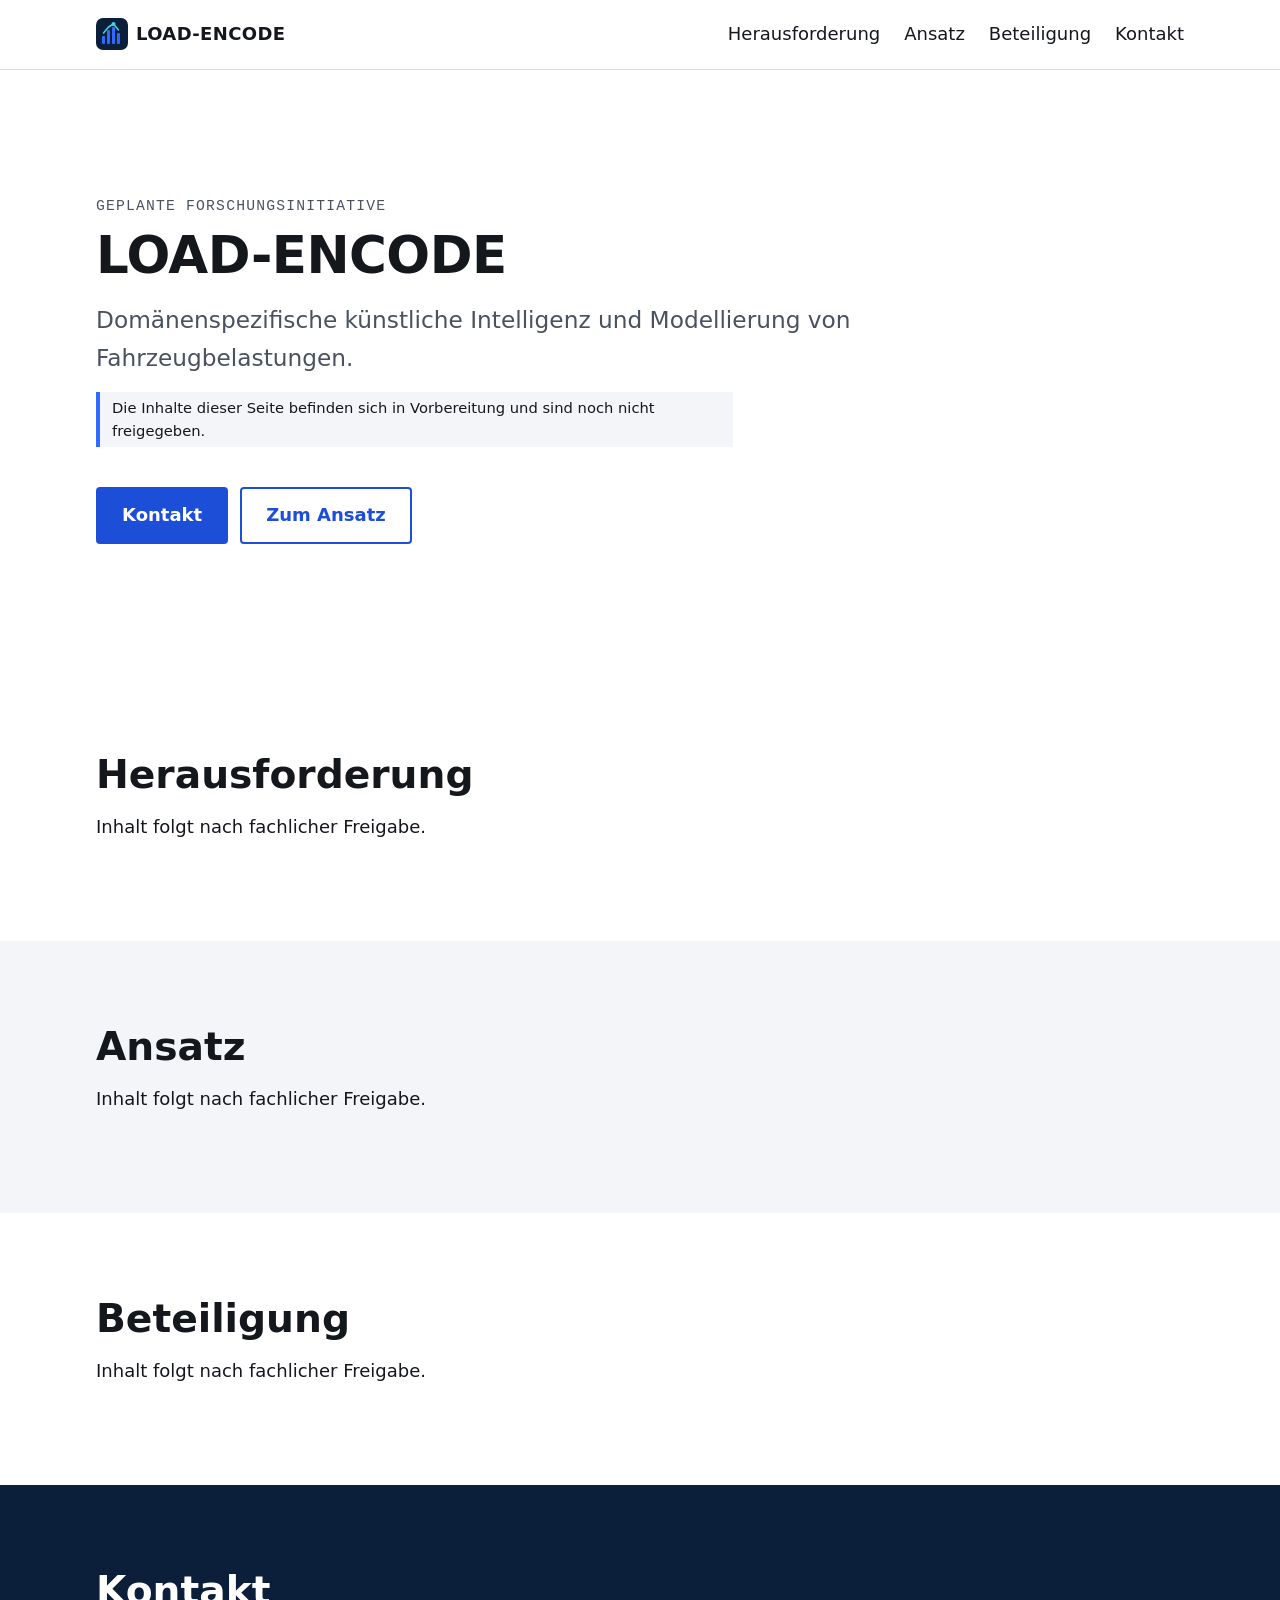
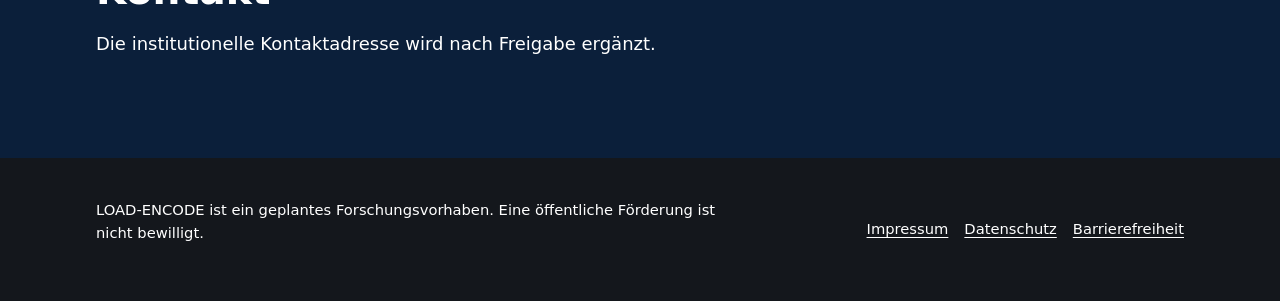
==== site/index.html @ e05dd987 "Grundgerüst der Website mit Prüfskript und Dokumentation - site/: Startseite, 404-Seite und Entwürfe" ====
<!doctype html>
<html lang="de">
<head>
  <meta charset="utf-8">
  <meta name="viewport" content="width=device-width, initial-scale=1">
  <!-- Freigabestatus: draft blockiert das Deployment (siehe docs/deployment.md). -->
  <meta name="release-status" content="draft">
  <title>LOAD-ENCODE</title>
  <meta name="description" content="LOAD-ENCODE ist eine geplante Forschungsinitiative zu domänenspezifischer künstlicher Intelligenz und zur Modellierung von Fahrzeugbelastungen.">
  <link rel="canonical" href="https://load-encode.de/">
  <link rel="icon" href="favicon.svg" type="image/svg+xml">
  <link rel="stylesheet" href="assets/css/main.css">
  <script src="assets/js/main.js" defer></script>
</head>
<body>
  <a class="skip-link" href="#inhalt">Zum Inhalt springen</a>

  <header class="site-header">
    <div class="container site-header__inner">
      <a class="brand" href="./" aria-label="LOAD-ENCODE, zur Startseite">
        <img class="brand__mark" src="favicon.svg" alt="" width="32" height="32">
        <span class="brand__name">LOAD-ENCODE</span>
      </a>
      <button class="nav-toggle" type="button" aria-expanded="false" aria-controls="hauptnavigation" hidden>
        <span class="visually-hidden">Navigation öffnen</span>
        <span class="nav-toggle__bar" aria-hidden="true"></span>
      </button>
      <nav id="hauptnavigation" class="site-nav" aria-label="Hauptnavigation">
        <ul class="site-nav__list">
          <li><a href="#herausforderung">Herausforderung</a></li>
          <li><a href="#ansatz">Ansatz</a></li>
          <li><a href="#beteiligung">Beteiligung</a></li>
          <li><a href="#kontakt">Kontakt</a></li>
        </ul>
      </nav>
    </div>
  </header>

  <main id="inhalt">
    <section class="hero" aria-labelledby="hero-titel">
      <div class="container hero__inner">
        <p class="eyebrow">Geplante Forschungsinitiative</p>
        <h1 id="hero-titel">LOAD-ENCODE</h1>
        <p class="lead">Domänenspezifische künstliche Intelligenz und Modellierung von Fahrzeugbelastungen.</p>
        <p class="placeholder-note" data-placeholder>Die Inhalte dieser Seite befinden sich in Vorbereitung und sind noch nicht freigegeben.</p>
        <div class="hero__actions">
          <a class="button button--primary" href="#kontakt">Kontakt</a>
          <a class="button button--secondary" href="#ansatz">Zum Ansatz</a>
        </div>
      </div>
      <div class="hero__visual" aria-hidden="true">
        <!-- Platzhalter für die spätere Hero-Visualisierung. -->
      </div>
    </section>

    <section id="herausforderung" class="section" aria-labelledby="herausforderung-titel">
      <div class="container">
        <h2 id="herausforderung-titel">Herausforderung</h2>
        <p data-placeholder>Inhalt folgt nach fachlicher Freigabe.</p>
      </div>
    </section>

    <section id="ansatz" class="section section--alt" aria-labelledby="ansatz-titel">
      <div class="container">
        <h2 id="ansatz-titel">Ansatz</h2>
        <p data-placeholder>Inhalt folgt nach fachlicher Freigabe.</p>
      </div>
    </section>

    <section id="beteiligung" class="section" aria-labelledby="beteiligung-titel">
      <div class="container">
        <h2 id="beteiligung-titel">Beteiligung</h2>
        <p data-placeholder>Inhalt folgt nach fachlicher Freigabe.</p>
      </div>
    </section>

    <section id="kontakt" class="section section--contrast" aria-labelledby="kontakt-titel">
      <div class="container">
        <h2 id="kontakt-titel">Kontakt</h2>
        <p data-placeholder>Die institutionelle Kontaktadresse wird nach Freigabe ergänzt.</p>
      </div>
    </section>
  </main>

  <footer class="site-footer">
    <div class="container site-footer__inner">
      <p class="site-footer__note">LOAD-ENCODE ist ein geplantes Forschungsvorhaben. Eine öffentliche Förderung ist nicht bewilligt.</p>
      <nav aria-label="Rechtliche Hinweise">
        <ul class="site-footer__links">
          <li><a href="impressum.html">Impressum</a></li>
          <li><a href="datenschutz.html">Datenschutz</a></li>
          <li><a href="barrierefreiheit.html">Barrierefreiheit</a></li>
        </ul>
      </nav>
    </div>
  </footer>
</body>
</html>
---- site/assets/css/main.css ----
/*
  LOAD-ENCODE – Grundstil (Ausgangsversion)

  Die Farb- und Schriftwerte sind vorläufig. Sie werden ersetzt, sobald das
  Designsystem freigegeben ist. Alle Werte stehen als Variablen in :root,
  damit Komponenten nur Tokens verwenden und keine festen Farbwerte.
  Aufbau: mobile first; Erweiterungen über min-width-Abfragen.
*/

/* ---------- Tokens ---------- */
:root {
  /* Farben (vorläufig; Kontraste in docs/architecture.md beschrieben) */
  --color-navy-900: #0b1f3a;
  --color-navy-700: #16325c;
  --color-blue-700: #1d4ed8;   /* Text und Schaltflächen auf hellem Grund */
  --color-blue-500: #2f6bff;   /* Flächen und Grafik, nicht für Fließtext auf Weiß */
  --color-cyan-400: #3fd5e8;   /* Akzent nur auf dunklem Grund */
  --color-graphite-900: #14171c;
  --color-graphite-600: #4a5260;
  --color-gray-100: #f3f5f8;
  --color-gray-300: #d5dae2;
  --color-white: #ffffff;

  /* Semantische Zuordnung */
  --bg: var(--color-white);
  --bg-alt: var(--color-gray-100);
  --bg-contrast: var(--color-navy-900);
  --text: var(--color-graphite-900);
  --text-muted: var(--color-graphite-600);
  --text-on-contrast: var(--color-white);
  --accent: var(--color-blue-700);
  --accent-on-contrast: var(--color-cyan-400);
  --border: var(--color-gray-300);
  --focus: var(--color-blue-700);
  --focus-on-contrast: var(--color-cyan-400);

  /* Schrift: Systemschriften, bis lokal gehostete Schriften freigegeben sind */
  --font-sans: system-ui, -apple-system, "Segoe UI", Roboto, "Helvetica Neue", Arial, sans-serif;
  --font-mono: ui-monospace, "SFMono-Regular", Consolas, "Liberation Mono", monospace;

  /* Fluide Typo-Skala (min 360 px, max 1280 px Viewport) */
  --step--1: clamp(0.83rem, 0.80rem + 0.15vw, 0.92rem);
  --step-0: clamp(1rem, 0.96rem + 0.22vw, 1.125rem);
  --step-1: clamp(1.2rem, 1.11rem + 0.43vw, 1.5rem);
  --step-2: clamp(1.44rem, 1.27rem + 0.76vw, 2rem);
  --step-3: clamp(1.73rem, 1.45rem + 1.25vw, 2.67rem);
  --step-4: clamp(2.07rem, 1.62rem + 2.0vw, 3.55rem);

  /* Abstände */
  --space-2xs: 0.25rem;
  --space-xs: 0.5rem;
  --space-s: 0.75rem;
  --space-m: 1rem;
  --space-l: 1.5rem;
  --space-xl: 2.5rem;
  --space-2xl: clamp(3rem, 2rem + 4vw, 6rem);

  /* Layout */
  --container-max: 72rem;
  --gutter: clamp(1rem, 0.6rem + 2vw, 2rem);
  --radius-s: 4px;
  --radius-m: 8px;

  /* Bewegung */
  --duration-fast: 150ms;
  --duration-base: 300ms;
  --ease-standard: cubic-bezier(0.2, 0, 0, 1);
}

/* ---------- Grundlagen ---------- */
*,
*::before,
*::after {
  box-sizing: border-box;
}

html {
  -webkit-text-size-adjust: 100%;
  text-size-adjust: 100%;
}

body {
  margin: 0;
  background: var(--bg);
  color: var(--text);
  font-family: var(--font-sans);
  font-size: var(--step-0);
  line-height: 1.6;
  text-rendering: optimizeLegibility;
}

img,
svg,
video,
canvas {
  display: block;
  max-width: 100%;
  height: auto;
}

h1,
h2,
h3,
h4 {
  line-height: 1.15;
  margin: 0 0 var(--space-m);
  text-wrap: balance;
}

h1 { font-size: var(--step-4); letter-spacing: -0.01em; }
h2 { font-size: var(--step-3); }
h3 { font-size: var(--step-2); }
h4 { font-size: var(--step-1); }

p {
  margin: 0 0 var(--space-m);
  max-width: 68ch;
}

a {
  color: var(--accent);
  text-underline-offset: 0.18em;
}

a:hover {
  text-decoration-thickness: 2px;
}

:focus-visible {
  outline: 3px solid var(--focus);
  outline-offset: 3px;
}

.section--contrast :focus-visible,
.site-footer :focus-visible {
  outline-color: var(--focus-on-contrast);
}

/* ---------- Hilfsklassen ---------- */
.visually-hidden {
  position: absolute !important;
  width: 1px;
  height: 1px;
  padding: 0;
  margin: -1px;
  overflow: hidden;
  clip: rect(0 0 0 0);
  white-space: nowrap;
  border: 0;
}

.skip-link {
  position: absolute;
  left: var(--space-m);
  top: -100px;
  z-index: 100;
  padding: var(--space-xs) var(--space-m);
  background: var(--bg-contrast);
  color: var(--text-on-contrast);
  border-radius: var(--radius-s);
}

.skip-link:focus {
  top: var(--space-m);
}

.container {
  width: 100%;
  max-width: var(--container-max);
  margin-inline: auto;
  padding-inline: var(--gutter);
}

.eyebrow {
  font-family: var(--font-mono);
  font-size: var(--step--1);
  letter-spacing: 0.08em;
  text-transform: uppercase;
  color: var(--text-muted);
  margin-bottom: var(--space-xs);
}

.lead {
  font-size: var(--step-1);
  color: var(--text-muted);
}

/* ---------- Kopfbereich und Navigation ---------- */
.site-header {
  border-bottom: 1px solid var(--border);
  background: var(--bg);
}

.site-header__inner {
  display: flex;
  flex-wrap: wrap;
  align-items: center;
  justify-content: space-between;
  gap: var(--space-s);
  padding-block: var(--space-s);
}

.brand {
  display: inline-flex;
  align-items: center;
  gap: var(--space-xs);
  color: var(--text);
  text-decoration: none;
  font-weight: 700;
  letter-spacing: 0.02em;
}

.brand__mark {
  width: 32px;
  height: 32px;
}

.nav-toggle {
  display: inline-flex;
  align-items: center;
  justify-content: center;
  width: 44px;
  height: 44px;
  padding: 0;
  border: 1px solid var(--border);
  border-radius: var(--radius-s);
  background: var(--bg);
  cursor: pointer;
}

.nav-toggle[hidden] {
  display: none;
}

.nav-toggle__bar,
.nav-toggle__bar::before,
.nav-toggle__bar::after {
  display: block;
  width: 20px;
  height: 2px;
  background: var(--text);
  position: relative;
}

.nav-toggle__bar::before,
.nav-toggle__bar::after {
  content: "";
  position: absolute;
  left: 0;
}

.nav-toggle__bar::before { top: -6px; }
.nav-toggle__bar::after { top: 6px; }

.site-nav {
  width: 100%;
}

.site-nav__list {
  list-style: none;
  margin: 0;
  padding: 0;
  display: flex;
  flex-wrap: wrap;
  gap: var(--space-xs) var(--space-l);
}

.site-nav__list a {
  display: inline-block;
  padding-block: var(--space-xs);
  color: var(--text);
  text-decoration: none;
}

.site-nav__list a:hover {
  color: var(--accent);
  text-decoration: underline;
}

/* Ohne JavaScript bleibt die Navigation sichtbar; mit JavaScript klappt sie auf kleinen Bildschirmen ein. */
.js .site-nav--collapsible:not(.is-open) {
  display: none;
}

.js .site-nav--collapsible.is-open .site-nav__list {
  flex-direction: column;
}

/* ---------- Hero ---------- */
.hero {
  position: relative;
  padding-block: var(--space-2xl);
  overflow: hidden;
}

.hero__actions {
  display: flex;
  flex-wrap: wrap;
  gap: var(--space-s);
  margin-top: var(--space-l);
}

.hero__visual {
  /* Platzhalter für die spätere Hero-Visualisierung (SVG oder Canvas). */
  min-height: 0;
}

/* ---------- Abschnitte ---------- */
.section {
  padding-block: var(--space-2xl);
}

.section--alt {
  background: var(--bg-alt);
}

.section--contrast {
  background: var(--bg-contrast);
  color: var(--text-on-contrast);
}

.section--contrast a {
  color: var(--accent-on-contrast);
}

.prose h2 {
  font-size: var(--step-2);
  margin-top: var(--space-xl);
}

/* ---------- Schaltflächen ---------- */
.button {
  display: inline-flex;
  align-items: center;
  justify-content: center;
  min-height: 44px;
  padding: var(--space-s) var(--space-l);
  border-radius: var(--radius-s);
  border: 2px solid transparent;
  font-weight: 600;
  text-decoration: none;
  transition: background-color var(--duration-fast) var(--ease-standard),
              color var(--duration-fast) var(--ease-standard),
              border-color var(--duration-fast) var(--ease-standard);
}

.button--primary {
  background: var(--accent);
  color: var(--color-white);
}

.button--primary:hover {
  background: var(--color-navy-700);
}

.button--secondary {
  border-color: var(--accent);
  color: var(--accent);
  background: transparent;
}

.button--secondary:hover {
  background: var(--bg-alt);
}

/* ---------- Entwurfs- und Platzhalterkennzeichnung ---------- */
.draft-banner,
.placeholder-note {
  display: inline-block;
  padding: var(--space-2xs) var(--space-s);
  border-left: 4px solid var(--color-blue-500);
  background: var(--bg-alt);
  color: var(--text);
  font-size: var(--step--1);
}

/* ---------- Fußbereich ---------- */
.site-footer {
  background: var(--color-graphite-900);
  color: var(--text-on-contrast);
  padding-block: var(--space-xl);
  font-size: var(--step--1);
}

.site-footer a {
  color: var(--text-on-contrast);
}

.site-footer__inner {
  display: flex;
  flex-direction: column;
  gap: var(--space-m);
}

.site-footer__links {
  list-style: none;
  margin: 0;
  padding: 0;
  display: flex;
  flex-wrap: wrap;
  gap: var(--space-m);
}

/* ---------- Breakpoints ---------- */
@media (min-width: 48rem) {
  .nav-toggle {
    display: none;
  }

  .site-nav {
    width: auto;
  }

  .js .site-nav--collapsible:not(.is-open) {
    display: block;
  }

  .site-footer__inner {
    flex-direction: row;
    justify-content: space-between;
    align-items: center;
  }
}

@media (min-width: 64rem) {
  .hero {
    padding-block: calc(var(--space-2xl) * 1.5);
  }
}

/* ---------- Bewegung ---------- */
@media (prefers-reduced-motion: no-preference) {
  html {
    scroll-behavior: smooth;
  }
}

@media (prefers-reduced-motion: reduce) {
  *,
  *::before,
  *::after {
    animation-duration: 0.01ms !important;
    animation-iteration-count: 1 !important;
    transition-duration: 0.01ms !important;
    scroll-behavior: auto !important;
  }
}

/* Ein späterer Schalter auf der Seite kann Bewegung unabhängig von der Systemeinstellung abschalten. */
:root[data-motion="off"] *,
:root[data-motion="off"] *::before,
:root[data-motion="off"] *::after {
  animation: none !important;
  transition: none !important;
}

/* ---------- Druck ---------- */
@media print {
  .site-header,
  .site-footer,
  .hero__actions,
  .skip-link {
    display: none;
  }
}
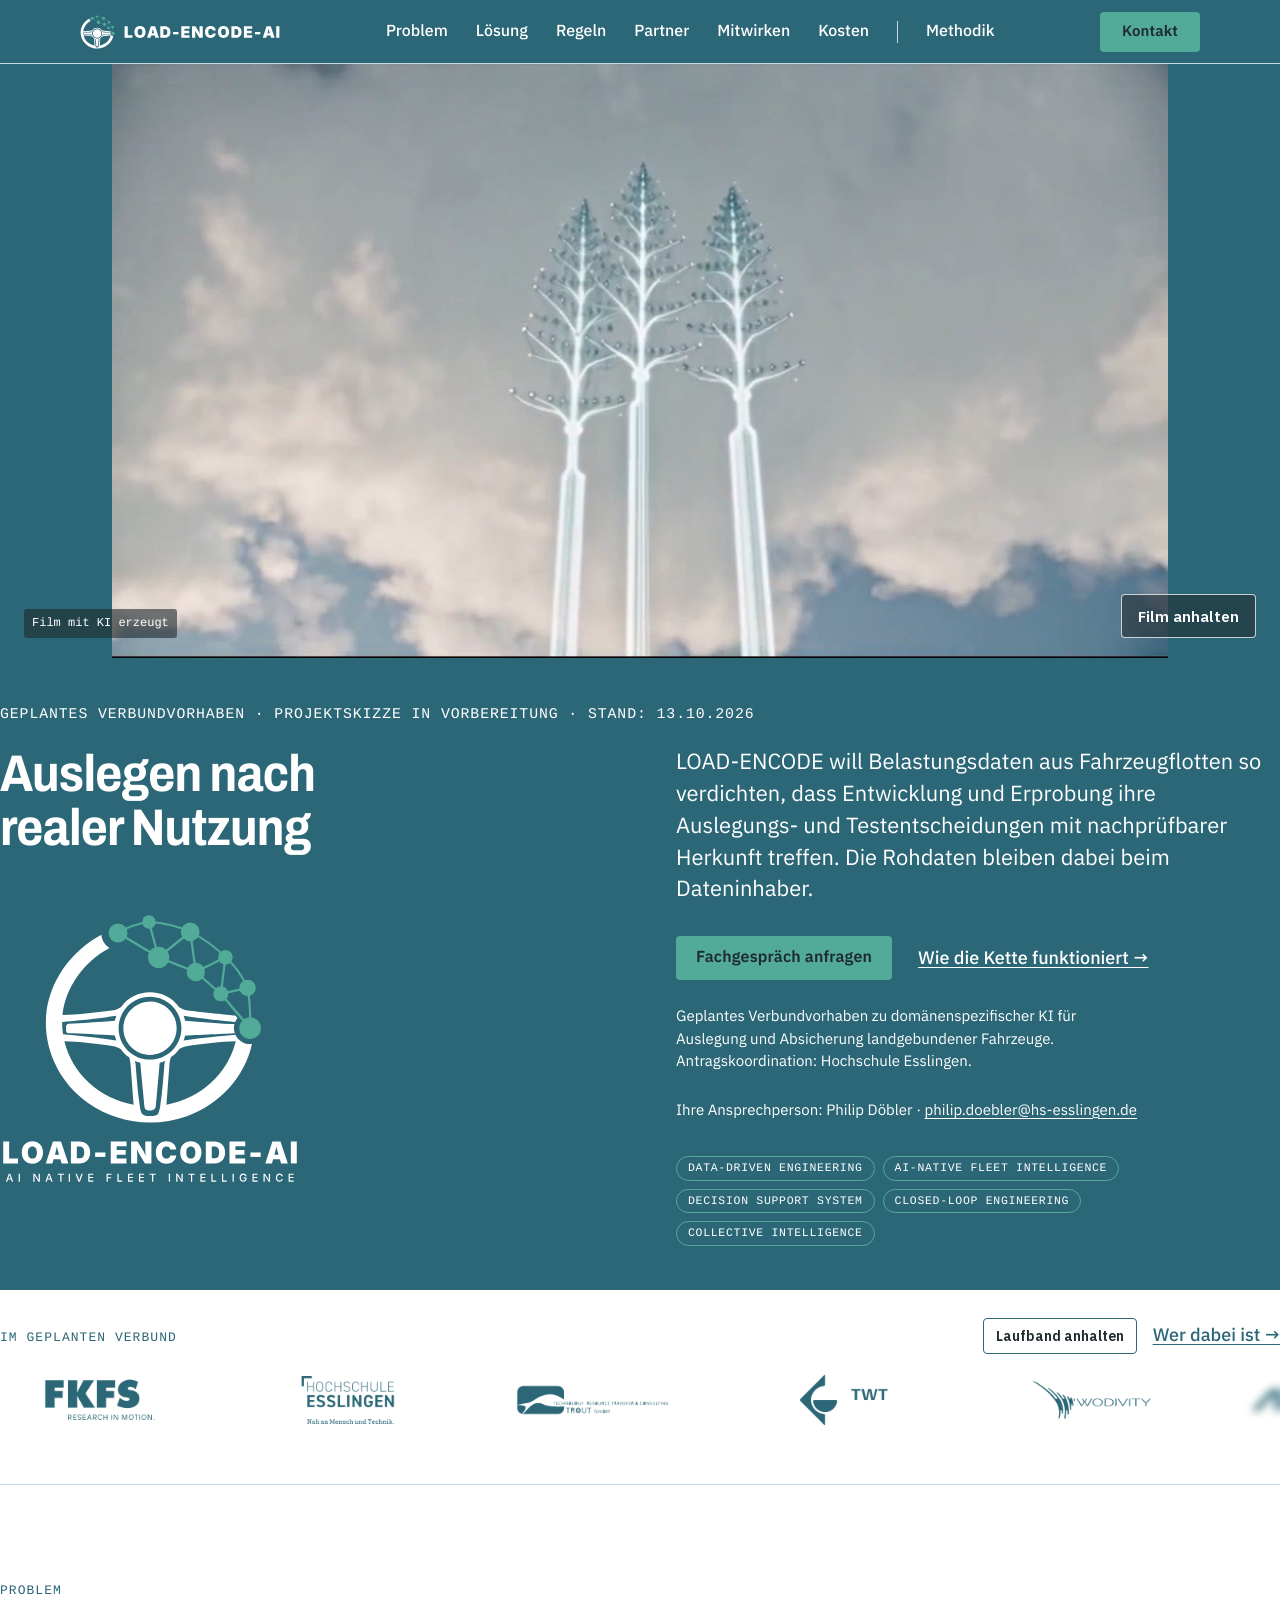
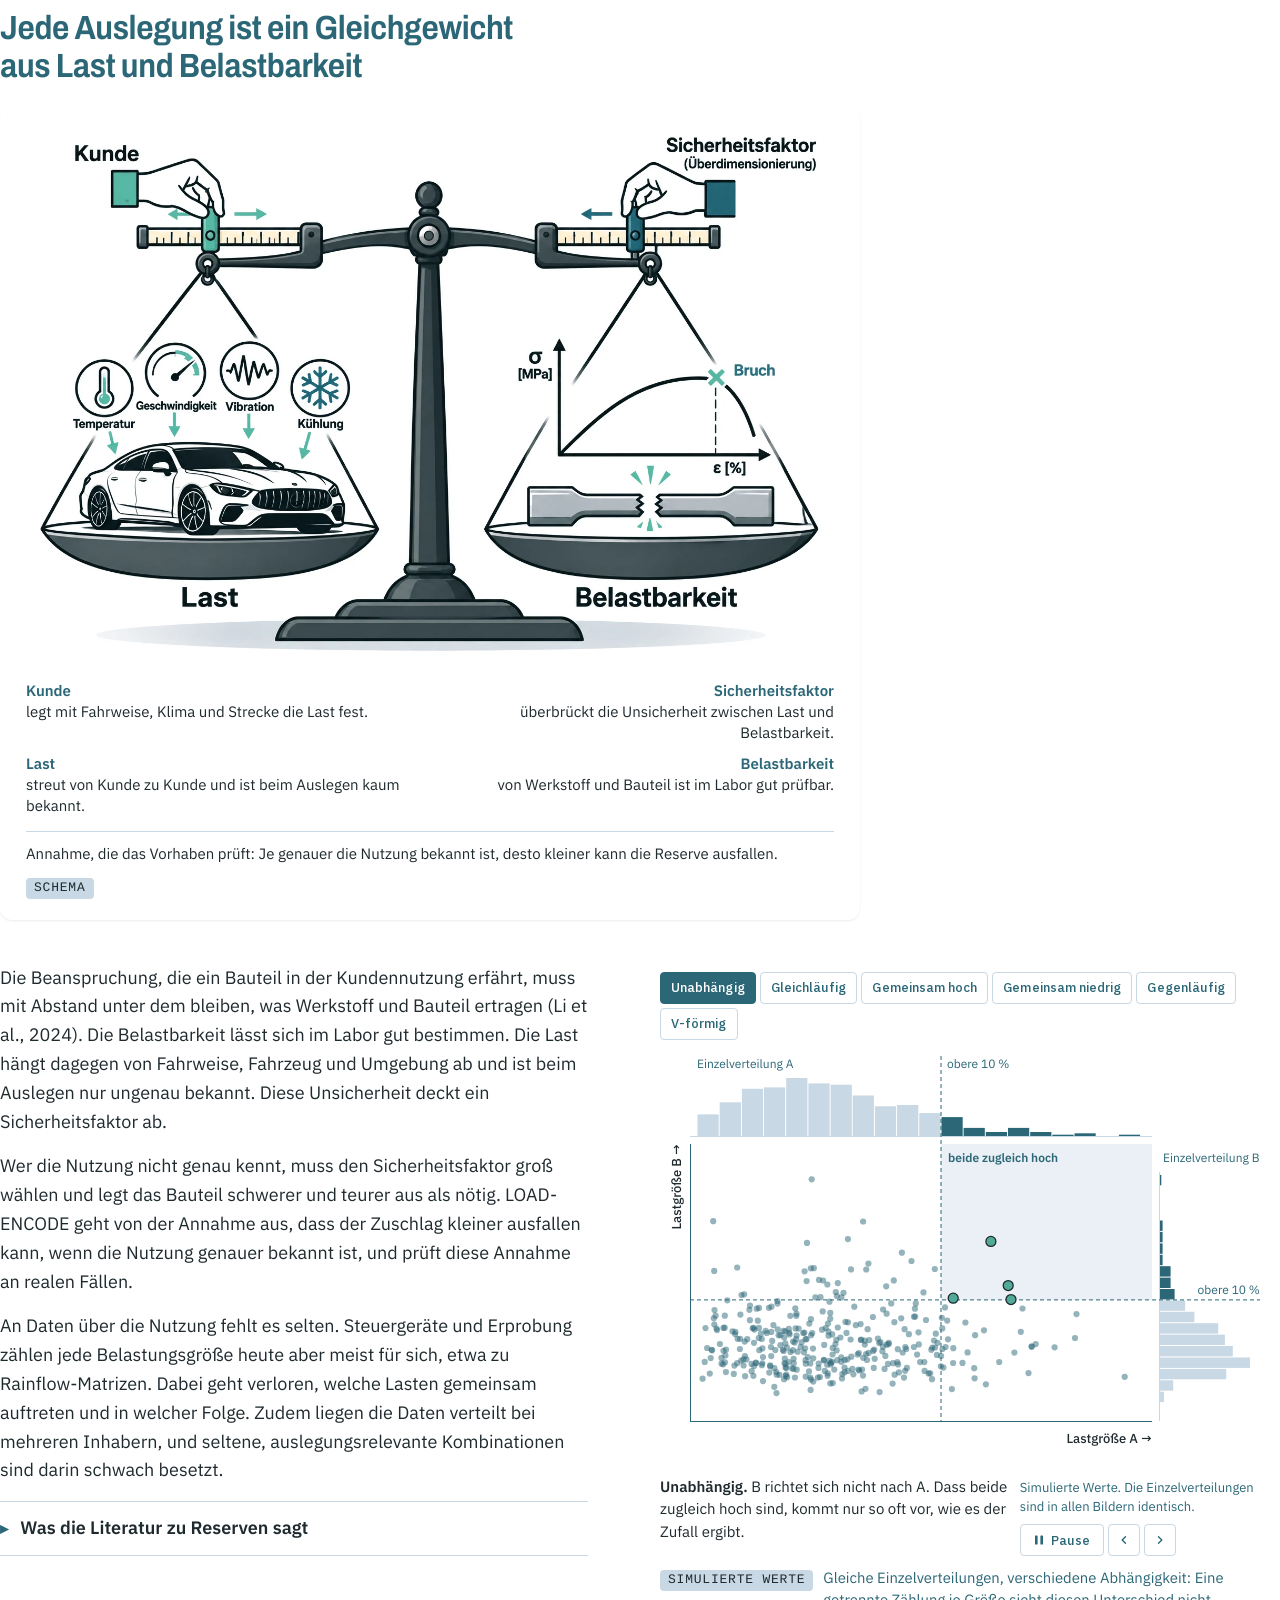
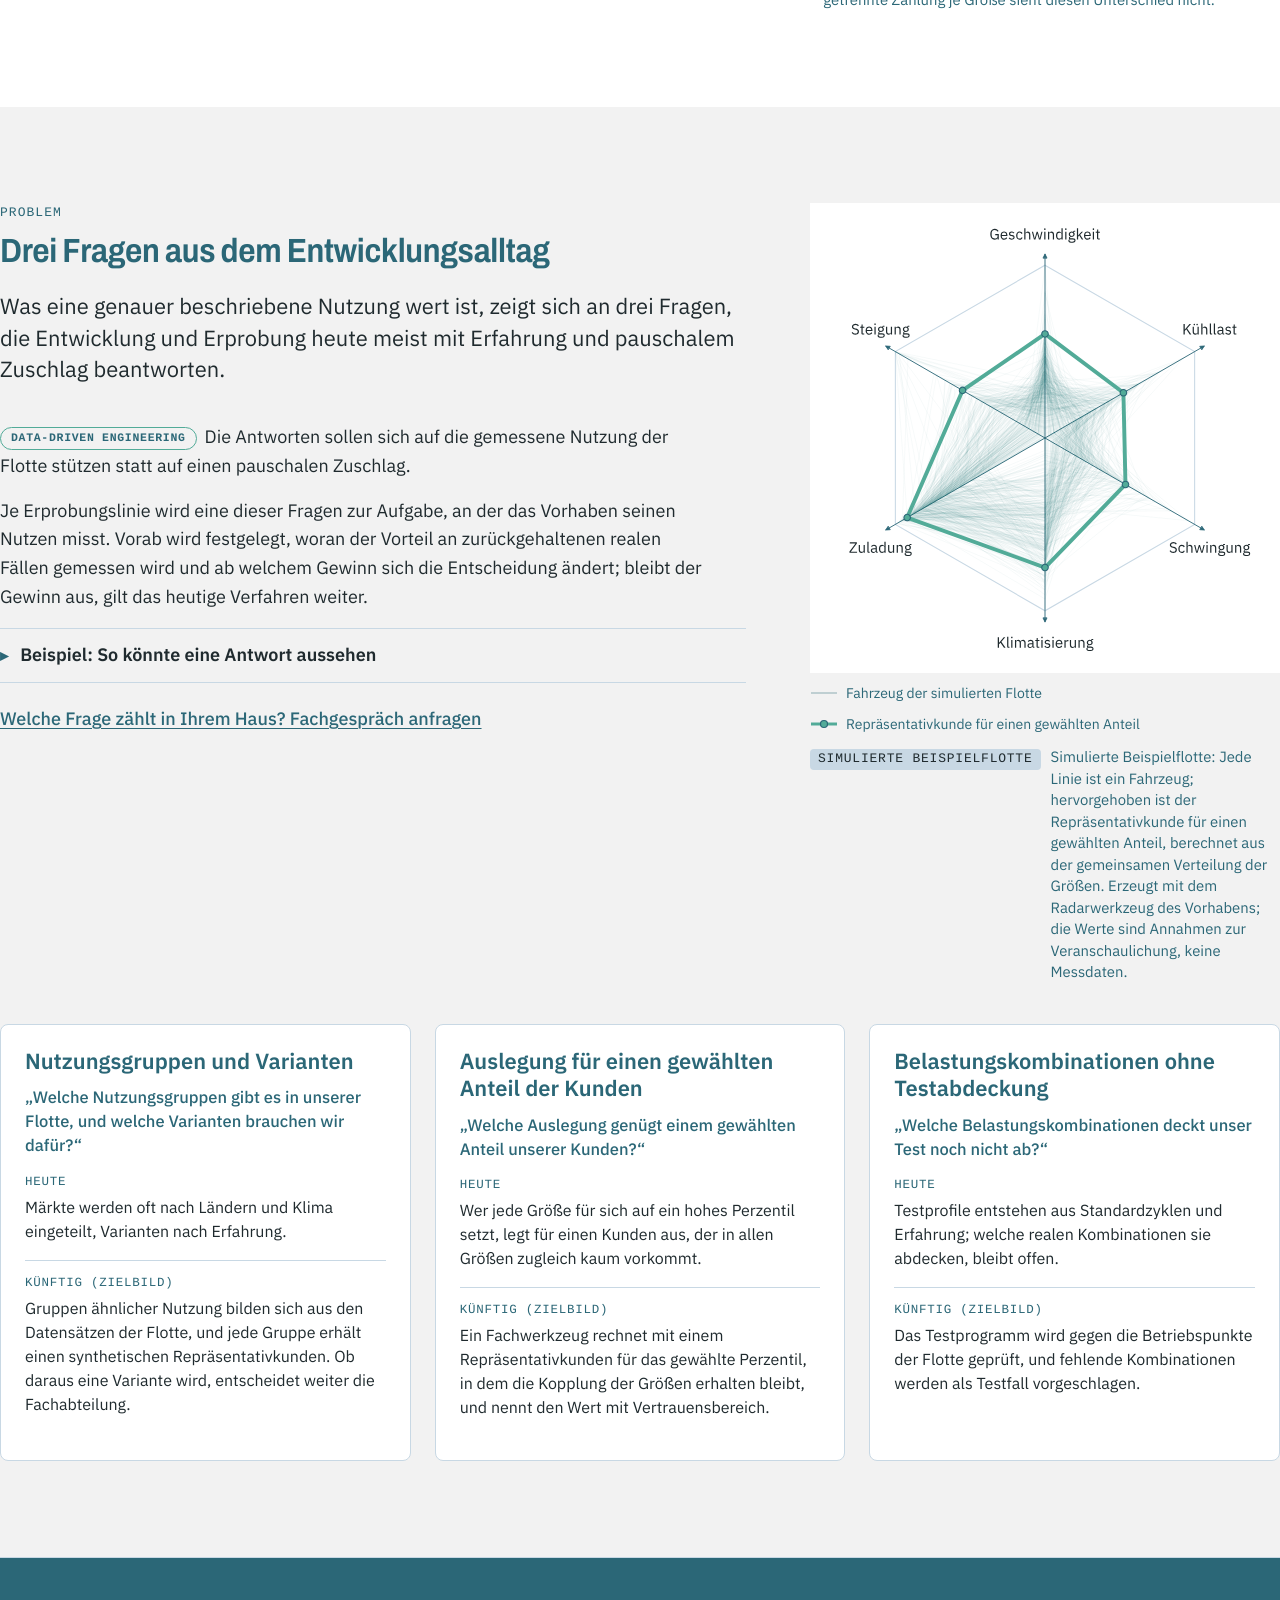
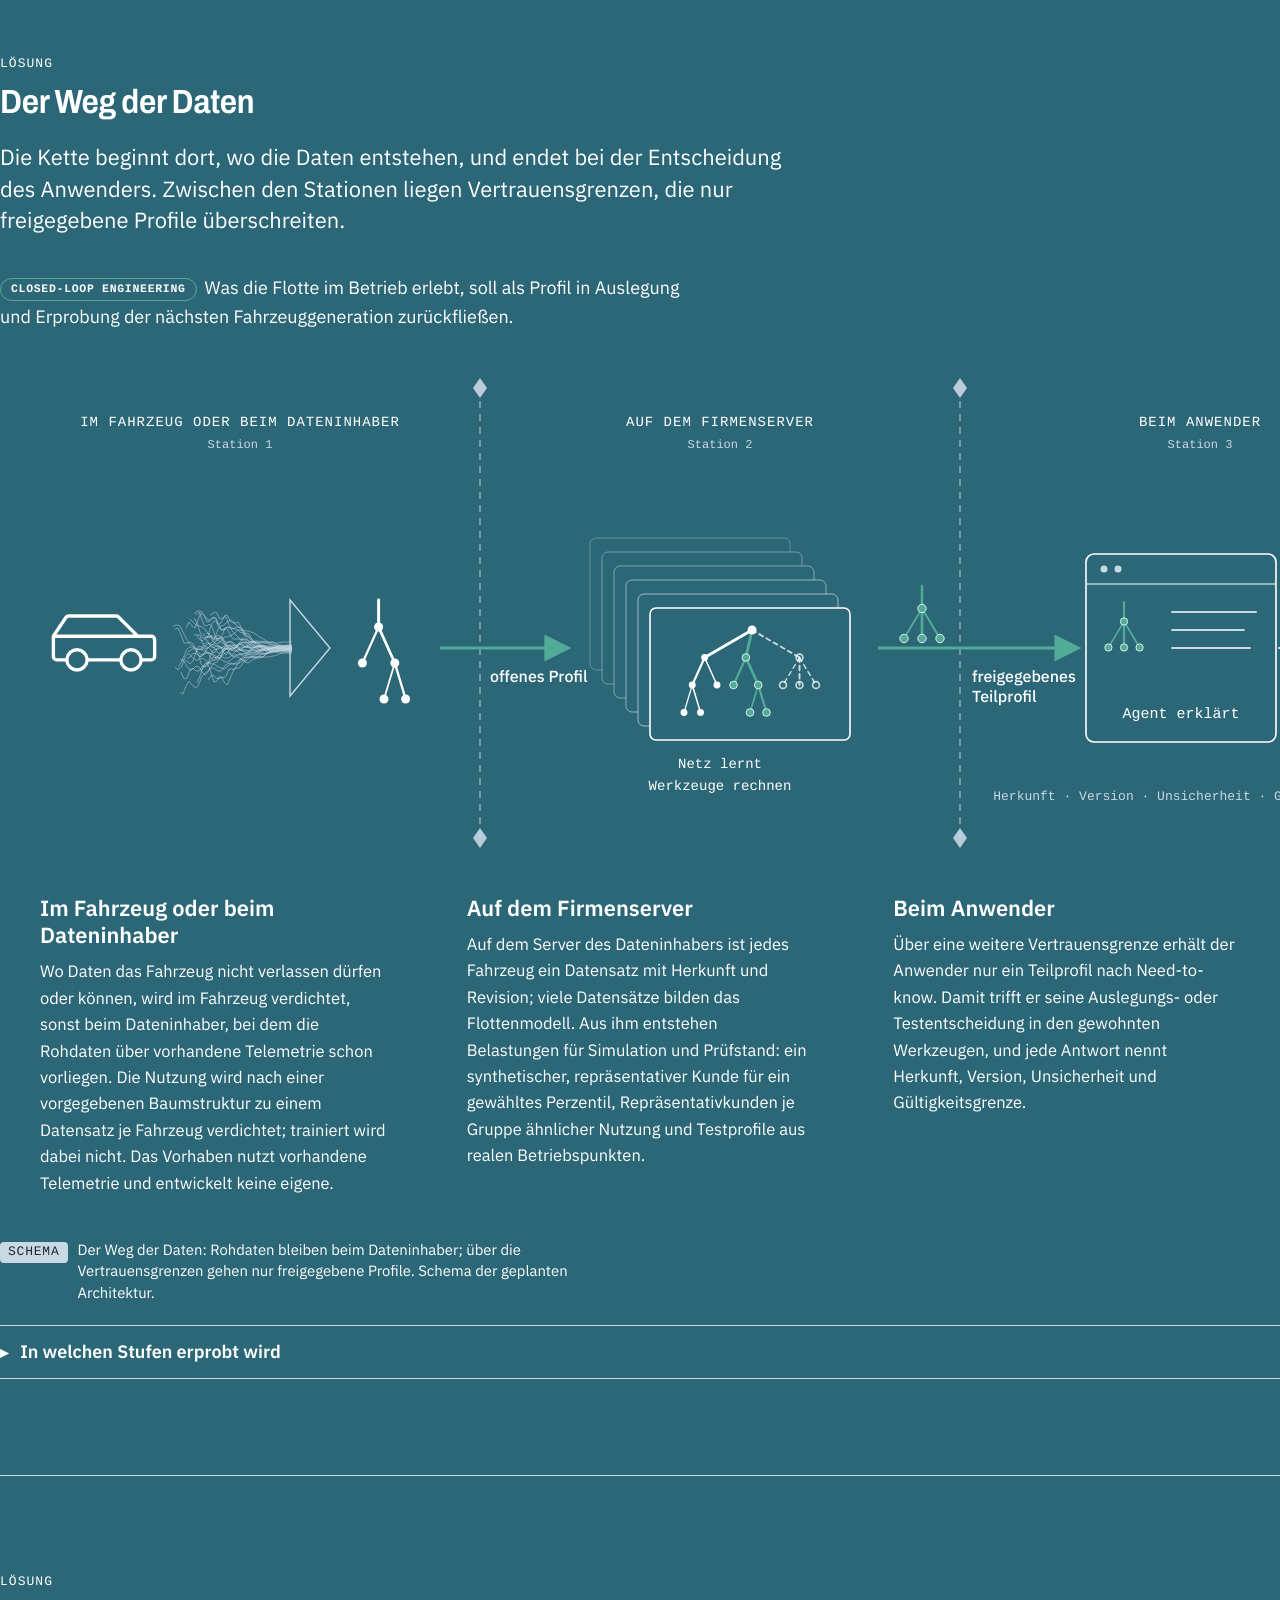
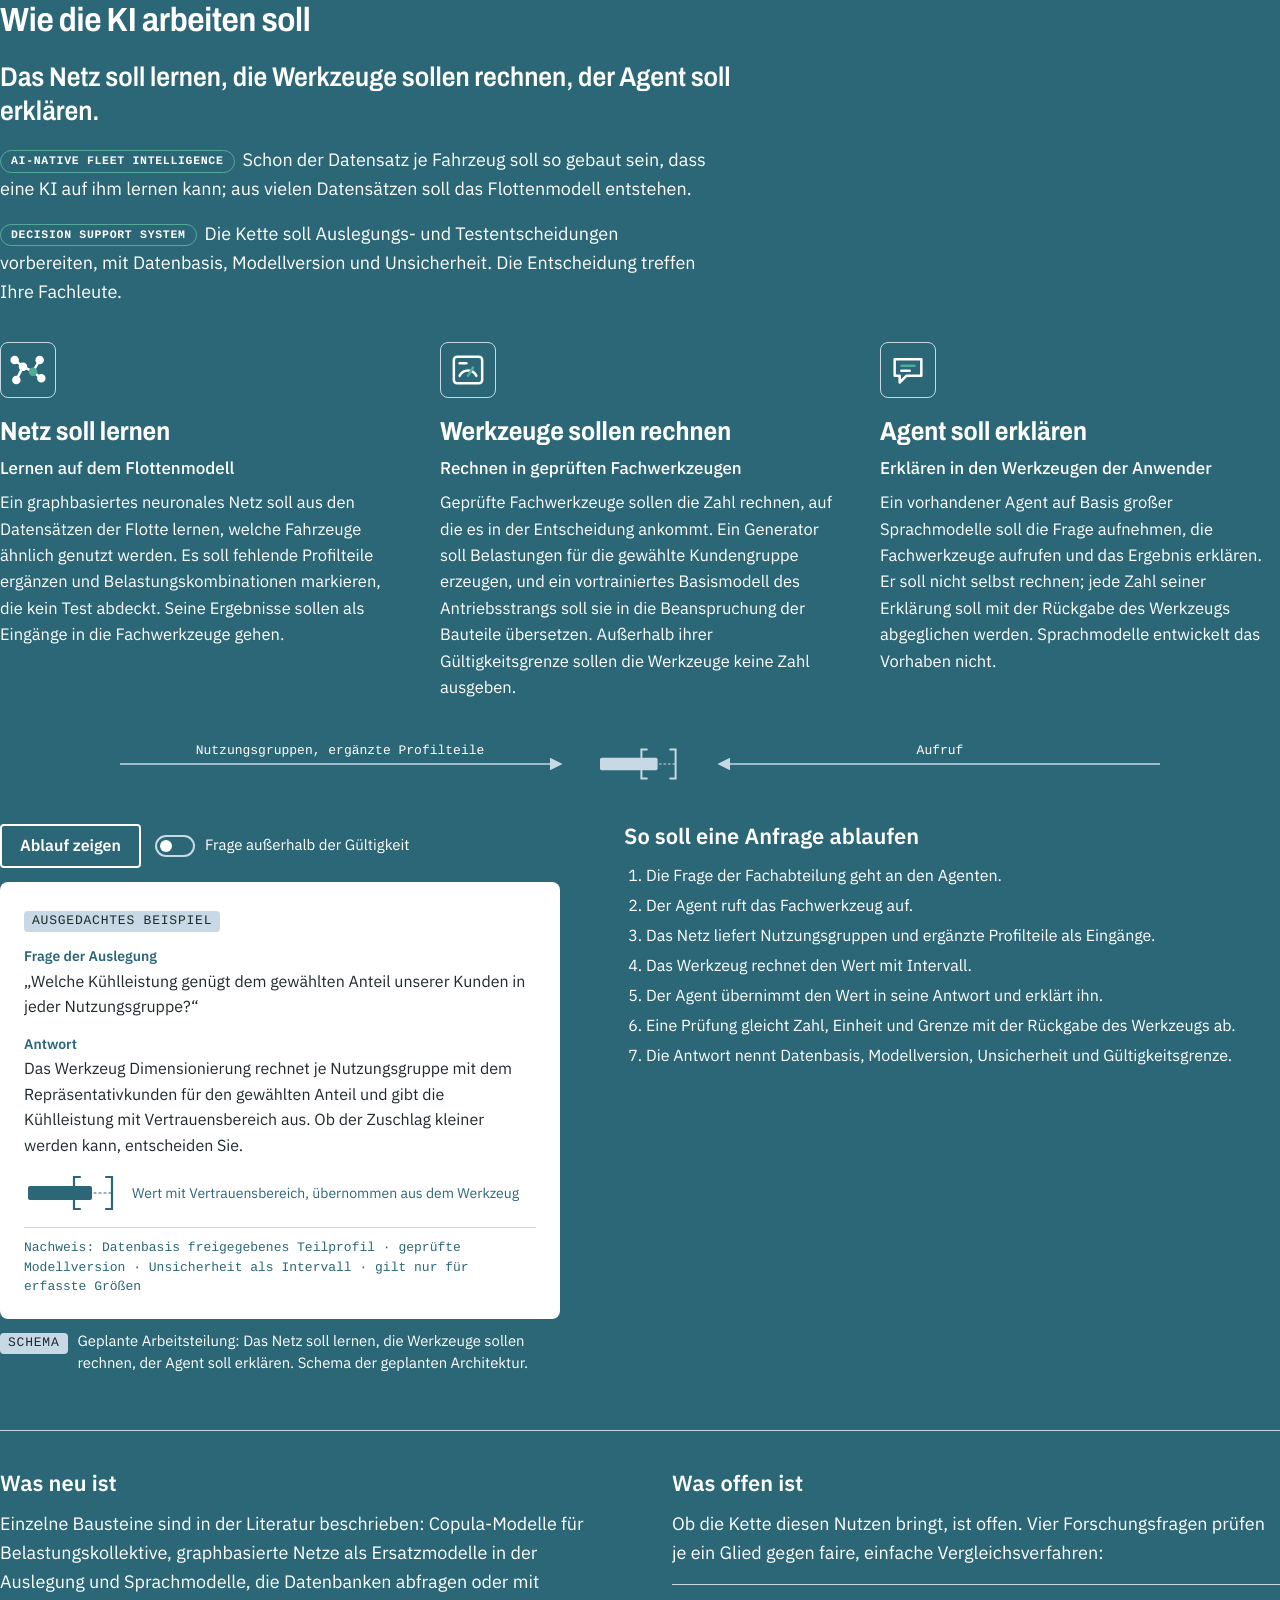
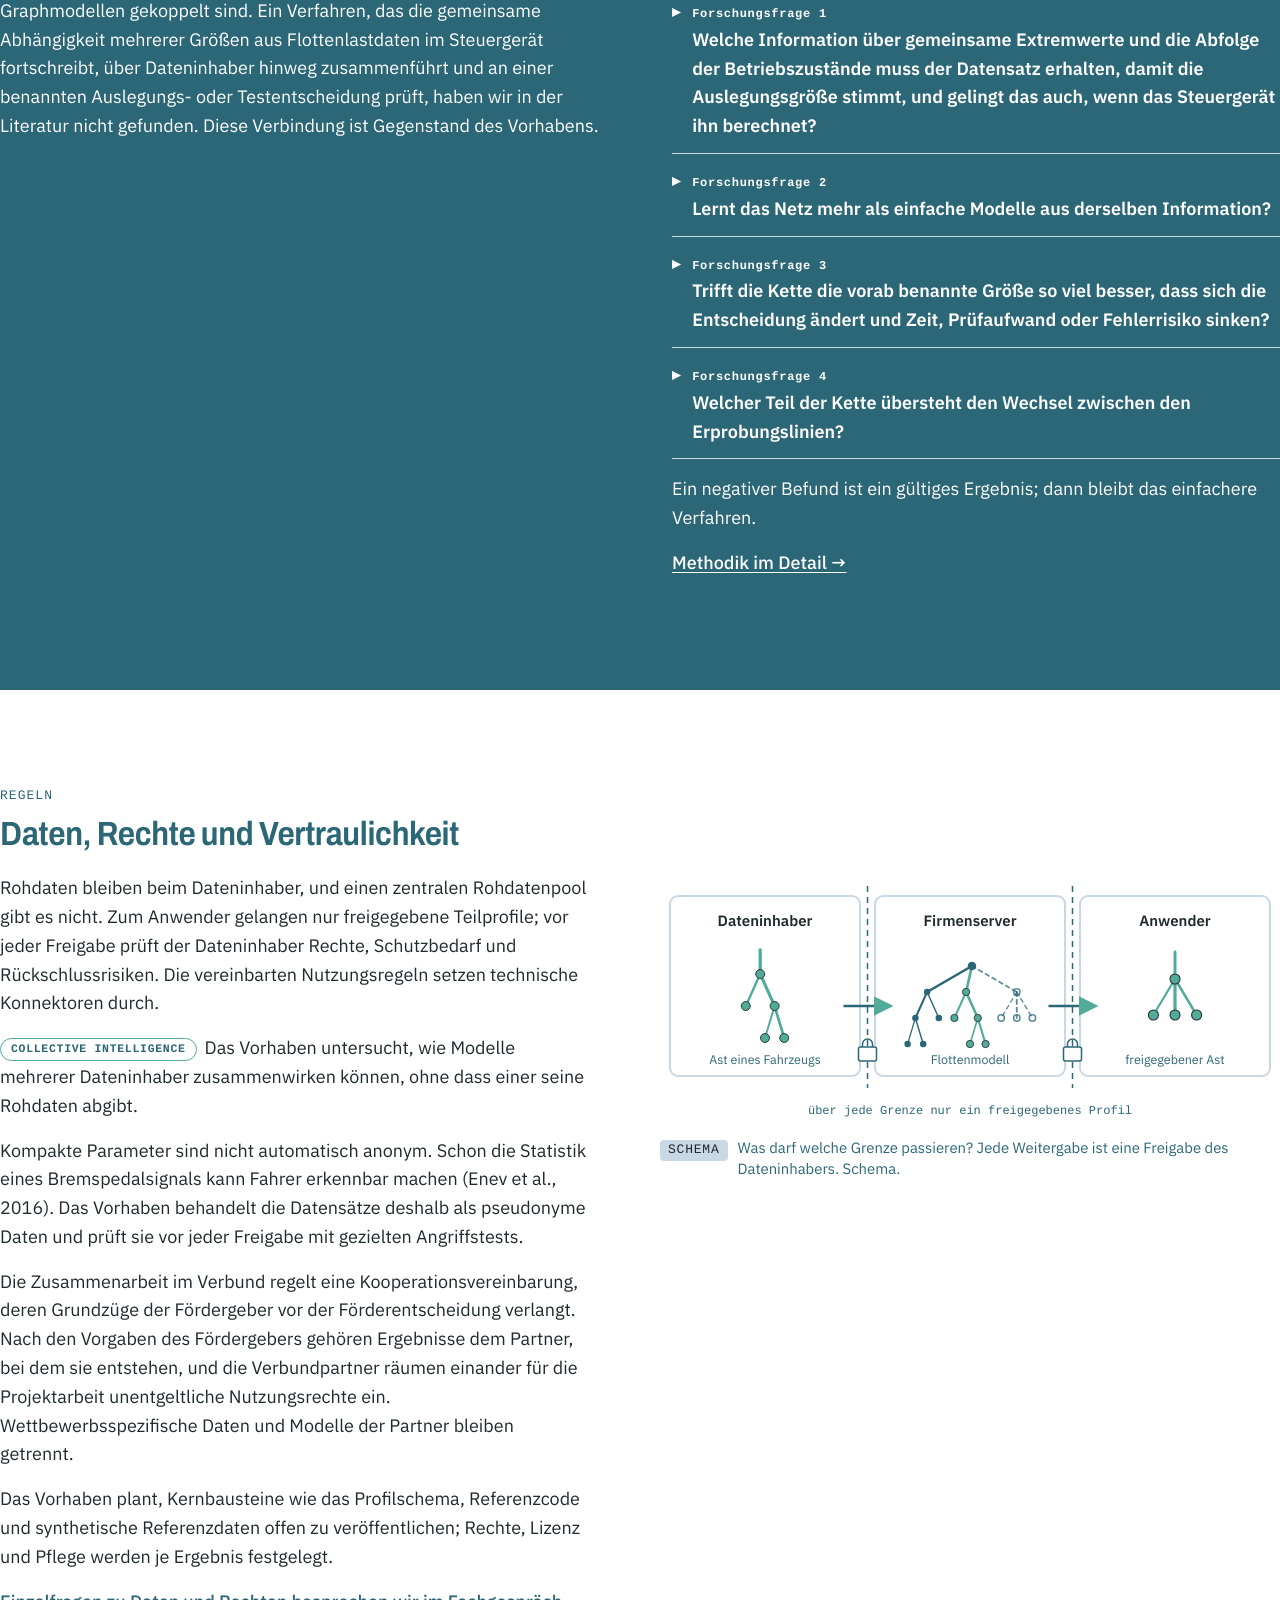
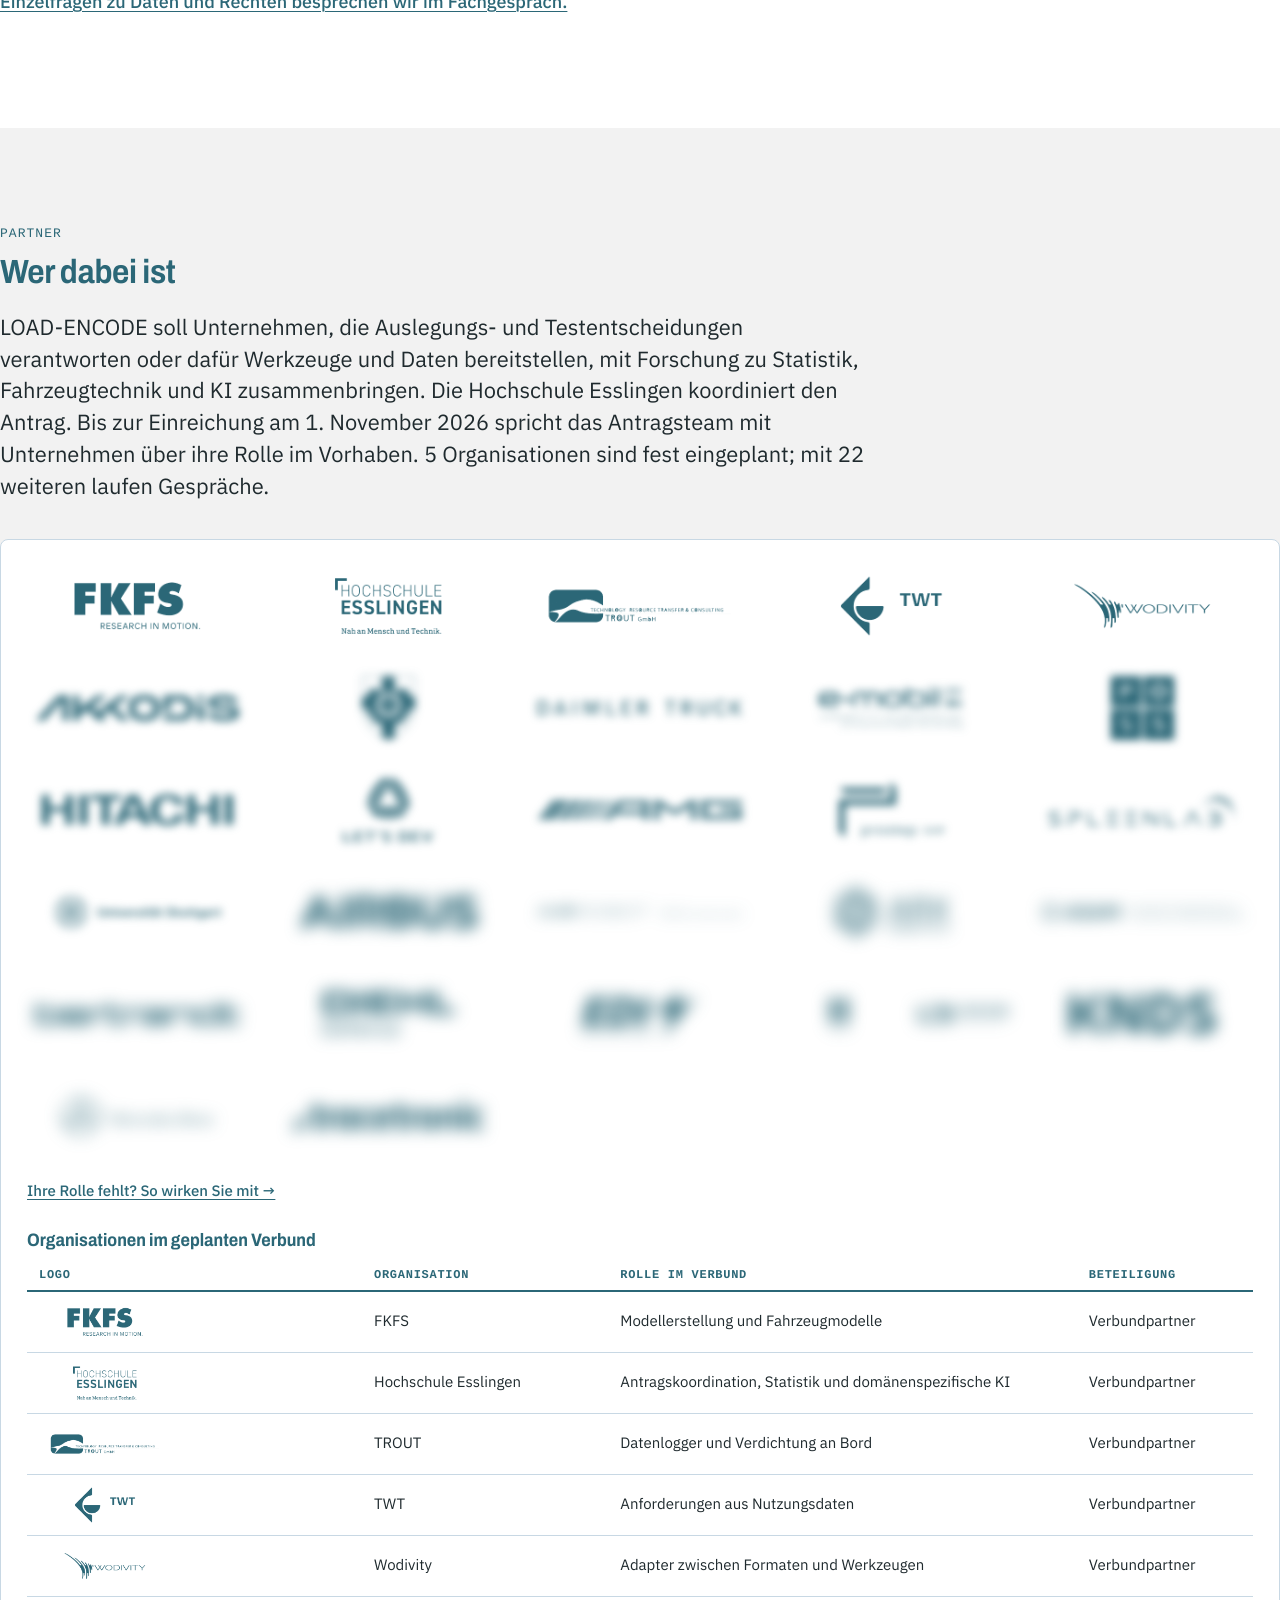
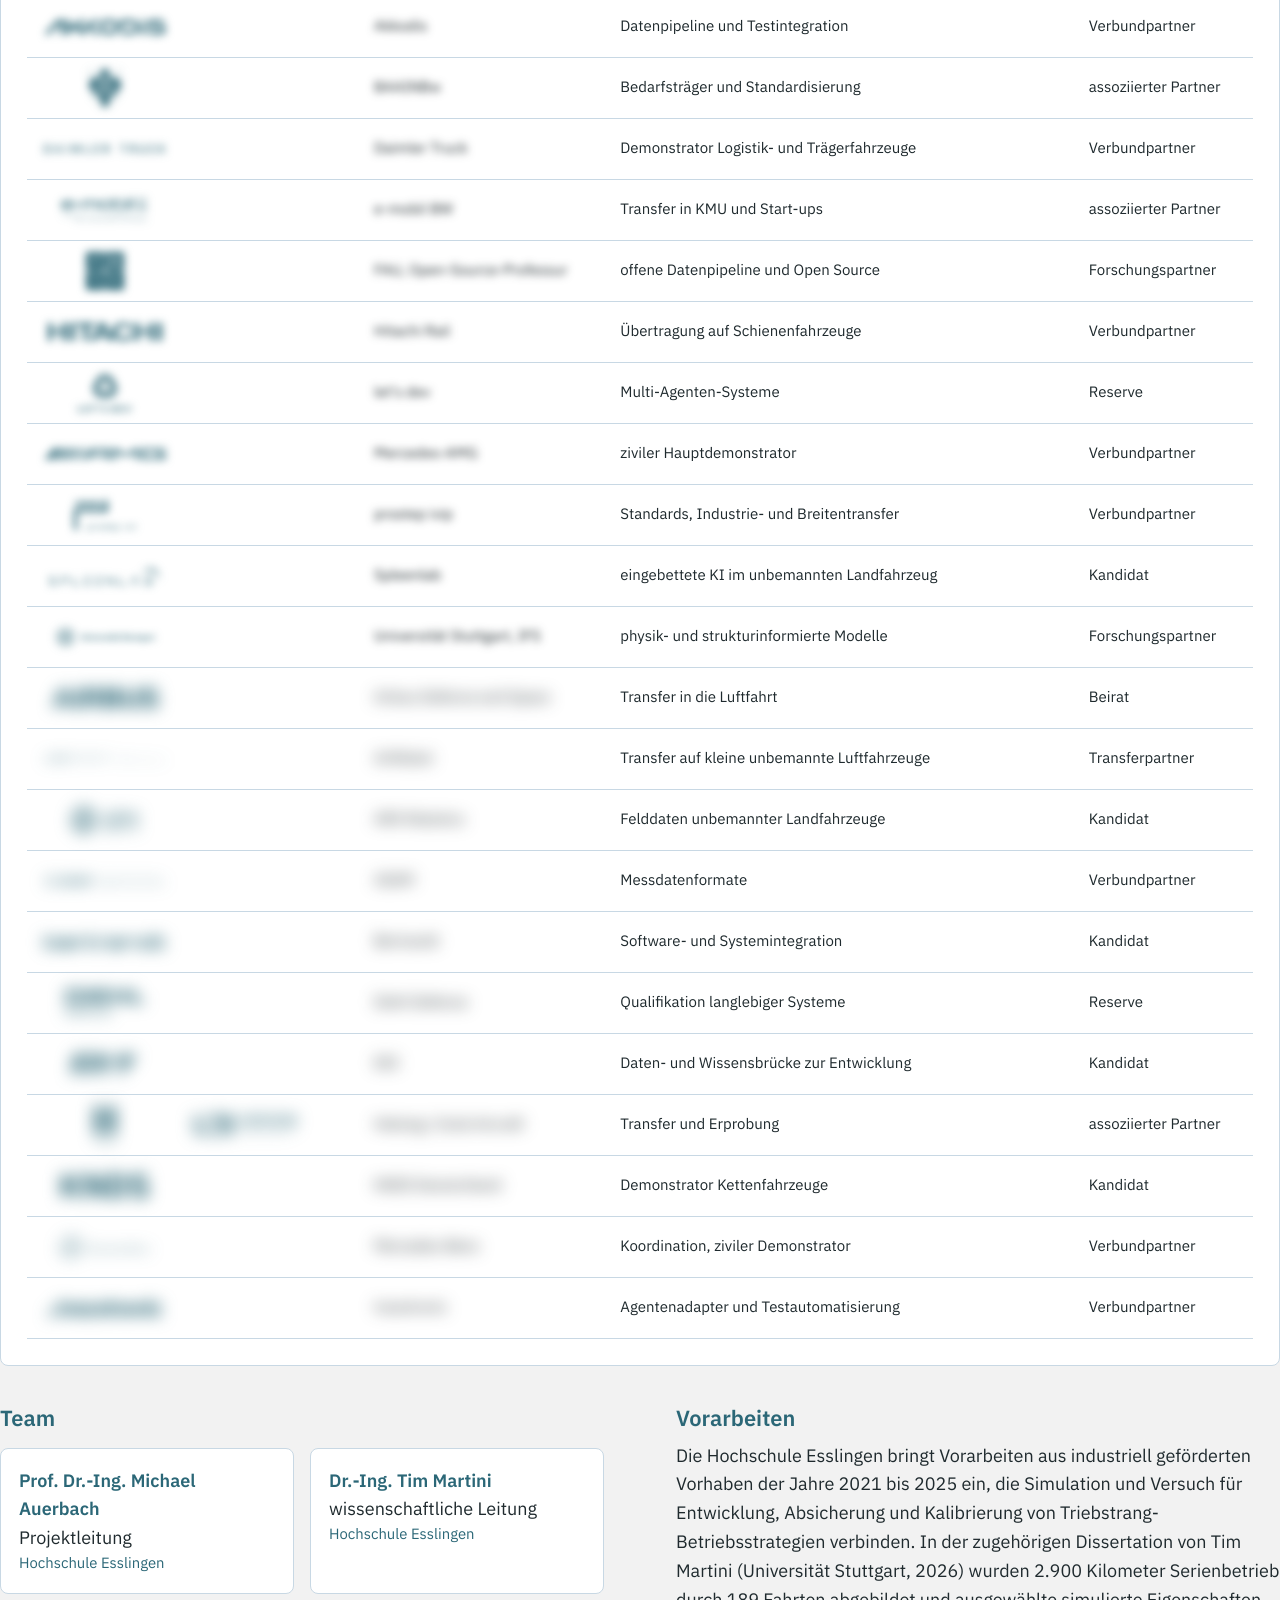
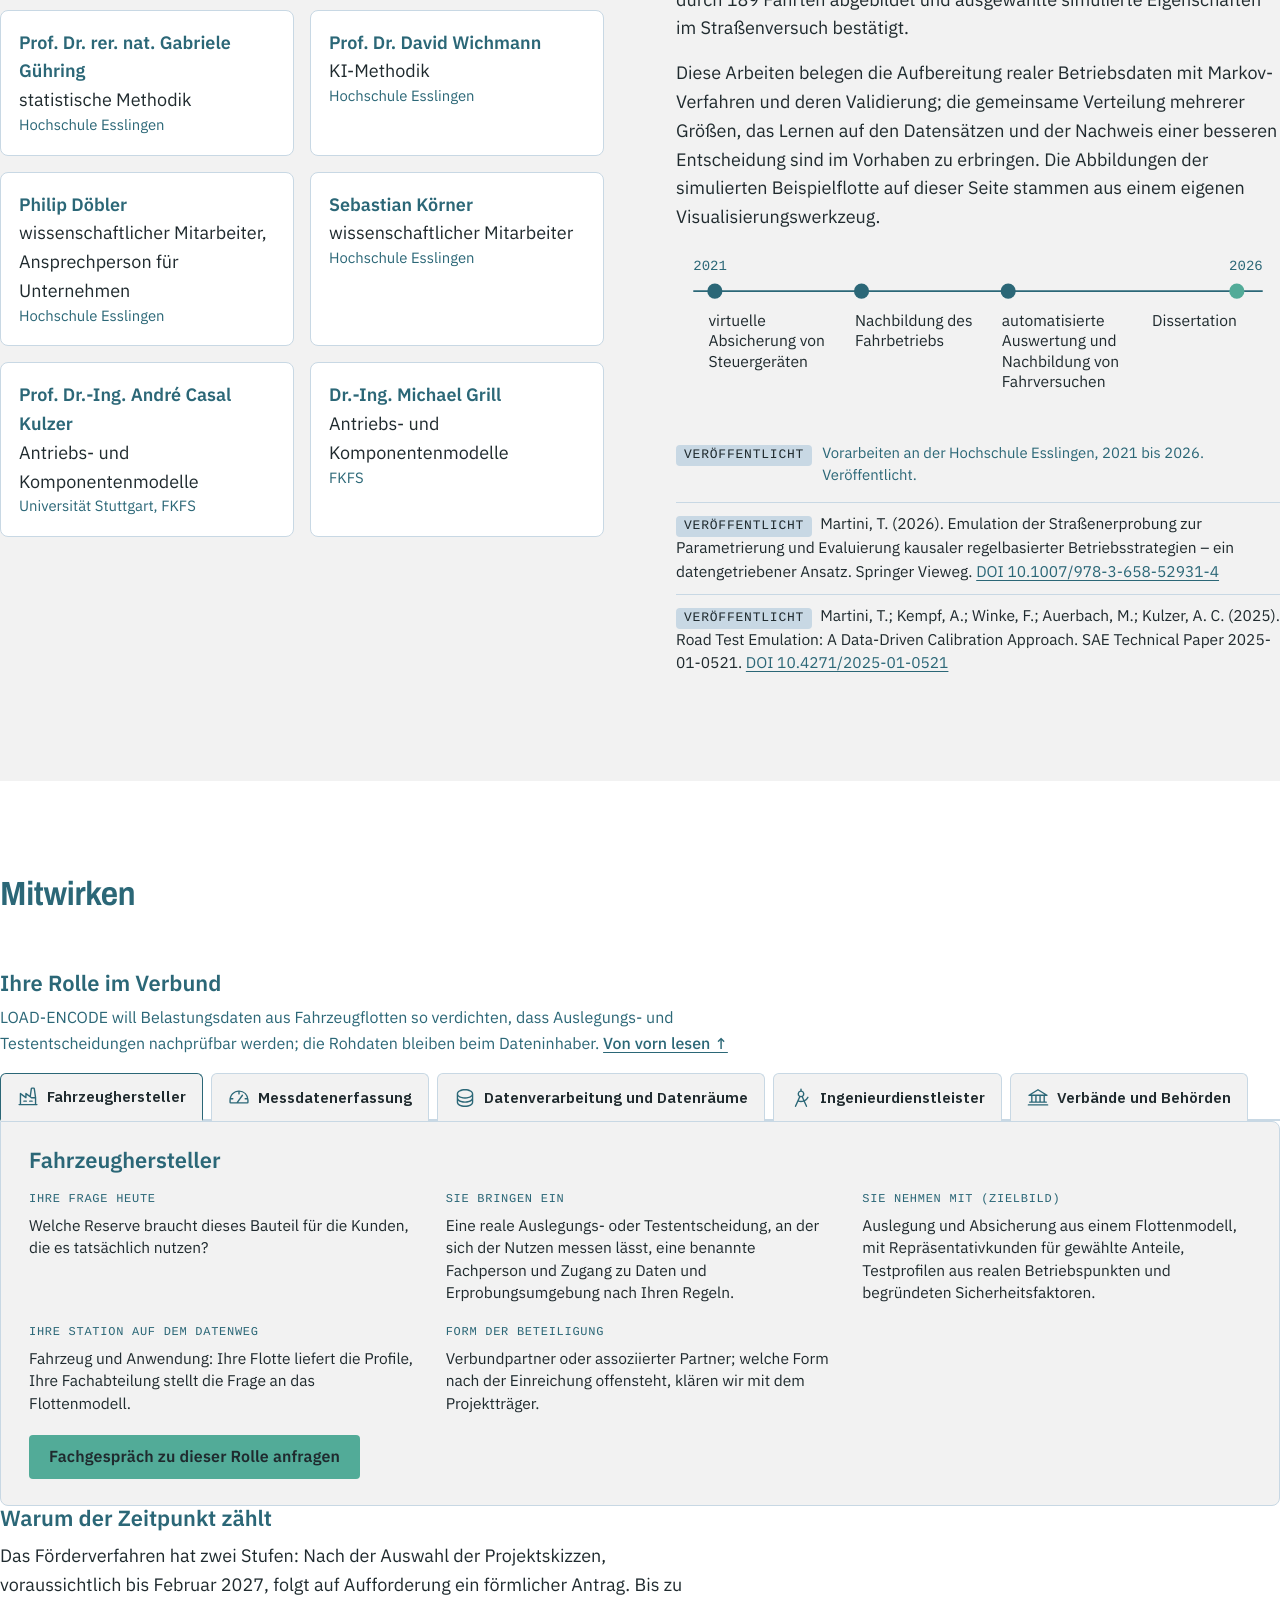
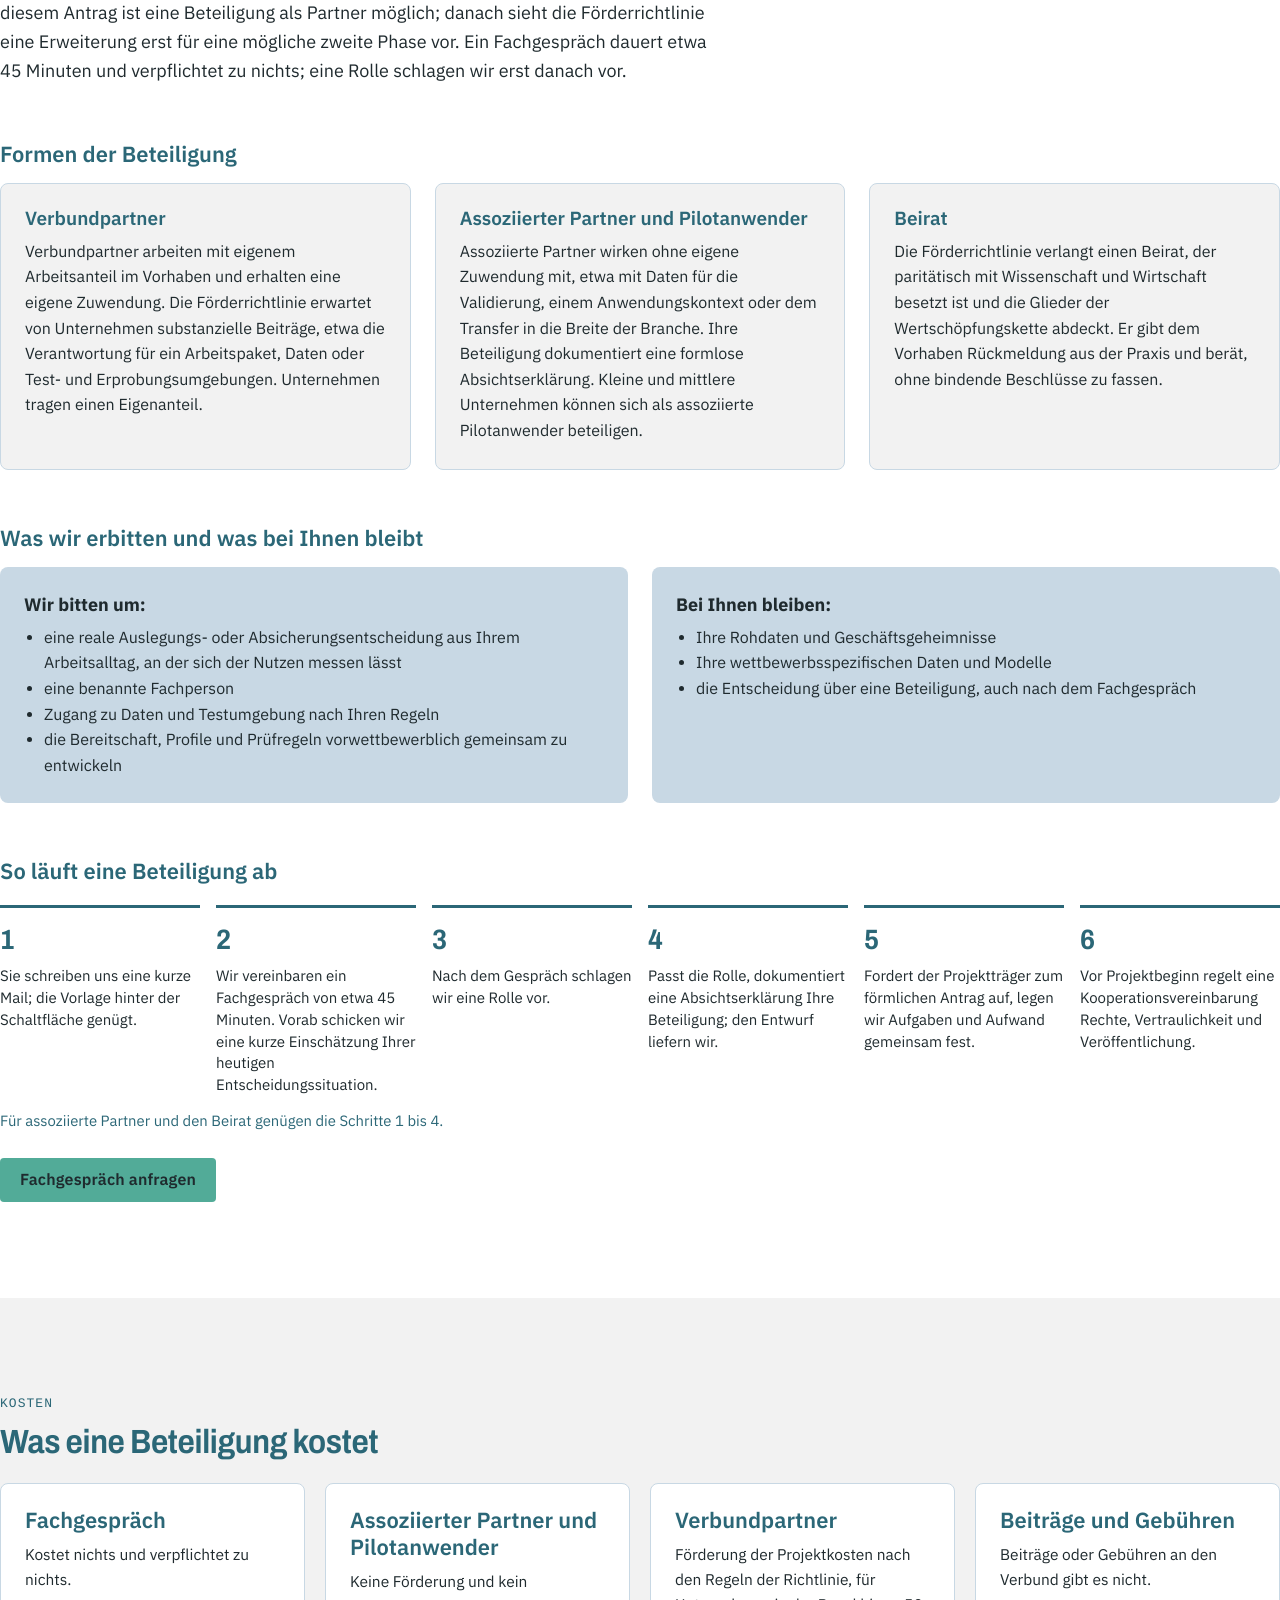
==== commit fc12f0c9: "Website in der freigegebenen Fassung vom 13.10.2026 Startseite, Methodik, Rechtsseiten, Leichte Spra" ====
--- a/site/index.html
+++ b/site/index.html
@@ -1,98 +1,388 @@
 <!doctype html>
 <html lang="de">
 <head>
-  <meta charset="utf-8">
-  <meta name="viewport" content="width=device-width, initial-scale=1">
-  <!-- Freigabestatus: draft blockiert das Deployment (siehe docs/deployment.md). -->
-  <meta name="release-status" content="draft">
-  <title>LOAD-ENCODE</title>
-  <meta name="description" content="LOAD-ENCODE ist eine geplante Forschungsinitiative zu domänenspezifischer künstlicher Intelligenz und zur Modellierung von Fahrzeugbelastungen.">
-  <link rel="canonical" href="https://load-encode.de/">
-  <link rel="icon" href="favicon.svg" type="image/svg+xml">
-  <link rel="stylesheet" href="assets/css/main.css">
-  <script src="assets/js/main.js" defer></script>
+<meta charset="utf-8">
+<title>LOAD-ENCODE-AI</title>
+<meta name="viewport" content="width=device-width, initial-scale=1">
+<meta name="release-status" content="released">
+<link rel="stylesheet" href="assets/css/main.css">
+<style>
+
+.svg-mono { font-family: var(--font-mono); }
+.svg-text { font-family: var(--font-text); }
+.svg-head { font-family: var(--font-head); }
+.legend { display: flex; flex-wrap: wrap; gap: 8px 22px; font-size: 14px; color: var(--text-muted); }
+.legend span { display: inline-flex; gap: 8px; align-items: center; }
+
+.regler { margin-top: 8px; }
+.rg-q { font-weight: 600; font-size: 16px; margin-bottom: 10px; }
+.rg-row { display: flex; align-items: center; gap: 18px; }
+.rg-btn { min-height: 40px; font-size: 15px; padding: 0 14px; }
+.rg-track { position: relative; flex: 1; height: 44px; }
+.rg-line { position: absolute; left: 0; right: 0; top: 12px; height: 4px; background: var(--border); border-radius: 2px; }
+.rg-thumb { position: absolute; top: 4px; width: 20px; height: 20px; margin-left: -10px; border-radius: 50%; background: var(--action-bg); border: 3px solid var(--p-weiss); box-shadow: 0 0 0 1px var(--focus); }
+.rg-mark { position: absolute; top: 26px; transform: translateX(-50%); font-family: var(--font-mono); font-size: 12px; color: var(--text-muted); white-space: nowrap; }
+.rg-mark:first-of-type { transform: none; }
+.rg-mark:last-of-type { transform: translateX(-100%); }
+.rg-mark.on { color: var(--text); font-weight: 700; }
+.rg-out { display: block; margin-top: 12px; font-size: 16px; line-height: 1.45; color: var(--text); background: var(--bg-card-info); border-radius: 6px; padding: 10px 14px; }
+
+.kopf { height: 64px; display: flex; align-items: center; justify-content: space-between; padding: 0 80px;
+        border-bottom: 1px solid var(--border); background: var(--bg); position: relative; z-index: 5; }
+.kopf nav { display: flex; gap: 34px; font-weight: 500; font-size: 16px; }
+.kopf nav a { color: var(--text); text-decoration: none; }
+.kopf nav a.aktiv { text-decoration: underline; text-decoration-color: var(--link); text-decoration-thickness: 2px; text-underline-offset: 8px; }
+.kopf .btn { min-height: 40px; font-size: 15px; }
+.kopf-mobil { height: 56px; display: flex; align-items: center; justify-content: space-between; padding: 0 16px; border-bottom: 1px solid var(--border); background: var(--bg); }
+.kopf-mobil .r { display: flex; gap: 8px; align-items: center; }
+.kopf-mobil .btn { min-height: 44px; padding: 0 14px; font-size: 15px; }
+.kopf-mobil .menu { min-height: 44px; display: inline-flex; align-items: center; padding: 0 12px; border: 1.5px solid var(--border-strong); border-radius: 4px; font-weight: 600; font-size: 15px; color: var(--text); }
+.hero-text .statuszeile { margin-bottom: 22px; }
+.hero-text .h1 { margin-bottom: 22px; }
+.hero-text .lead { margin-bottom: 30px; color: var(--text); }
+.hero-text .cta { display: flex; gap: 26px; align-items: center; margin-bottom: 26px; }
+.hero-text .beschr { font-size: 15px; line-height: 1.5; color: var(--text-muted); max-width: 52ch; }
+.band { background: var(--bg); border-top: 1px solid var(--border); padding: 18px 80px 0; }
+.band-kontext { font-family: var(--font-mono); font-size: 13px; letter-spacing: 0.08em; text-transform: uppercase; color: var(--text-muted); margin-bottom: 14px; }
+.band ul { list-style: none; margin: 0; padding: 0; display: grid; grid-template-columns: repeat(5, 1fr); gap: 16px; }
+.band li { display: flex; gap: 12px; align-items: flex-start; font-size: 15px; line-height: 1.35; color: var(--text);
+           border: 1px solid var(--border); border-radius: 8px; padding: 14px 14px 14px; background: var(--bg-card); }
+.band li .rk-n { display: block; font-weight: 600; margin-bottom: 6px; }
+.band li .rk-e { font-size: 14px; color: var(--link); }
+.band .icon-frame { border-color: var(--border-strong); }
+.varlabel { position: absolute; left: 12px; top: 74px; z-index: 1000; font-family: var(--font-mono); font-size: 12px; background: var(--p-weiss);
+            color: var(--p-text); border: 1px solid var(--p-struktur); border-radius: 3px; padding: 5px 8px; }
+
+body { background: var(--bg); }
+.pg { position: relative; overflow: hidden; }
+.wrap { width: 1280px; margin: 0 auto; }
+.sec { padding: 96px 0; }
+.sec.alt { background: var(--bg-alt); --bg-card: var(--p-weiss); --gh-grund: var(--p-grau); }
+.sec.stage { border-top: 1px solid var(--border); }
+.sec .h2 { margin-bottom: 20px; max-width: 24em; }
+.sec .intro { font-size: var(--step-1); line-height: 1.45; max-width: 60ch; margin-bottom: 36px; }
+p.t { max-width: 66ch; }
+.only-m { display: none; }
+figure { margin: 0; }
+figcaption { margin-top: 12px; display: flex; gap: 10px; align-items: baseline; }
+figcaption .status-label { flex: none; }
+.hero-d { position: relative; height: 836px; }
+.hero-d > svg { position: absolute; left: 0; top: 0; }
+.hero-d .hero-text { position: absolute; left: 80px; top: 100px; width: 520px; }
+.hero-d .status-label { position: absolute; left: 620px; top: 22px; }
+.fuerwen { padding: 64px 0 72px; }
+.fuerwen .h2 { font-size: var(--step-2); margin-bottom: 10px; }
+.fuerwen p { color: var(--text-muted); max-width: 70ch; margin-bottom: 26px; }
+.kacheln { list-style: none; margin: 0; padding: 0; display: grid; grid-template-columns: repeat(5, 1fr); gap: 16px; }
+.kacheln li { display: flex; gap: 12px; align-items: flex-start; border: 1px solid var(--border); border-radius: 8px; padding: 14px; font-size: 15px; line-height: 1.35; }
+.kacheln .rk-n { display: block; font-weight: 600; margin-bottom: 6px; }
+.kacheln .rk-e { font-size: 14px; }
+.g2 { display: grid; grid-template-columns: minmax(0, 1fr) 620px; gap: 72px; align-items: start; }
+.g2 > div, .fragen-top > div, .ki-unten > div, .team-grid > div { min-width: 0; }
+.sec .h3 { margin-bottom: 8px; }
+figure svg { max-width: 100%; height: auto; }
+.switch { display: inline-flex; border: 1.5px solid var(--border-strong); border-radius: 6px; overflow: hidden; font-size: 14.5px; font-weight: 600; margin-bottom: 14px; }
+.switch span { padding: 8px 14px; }
+.switch span.on { background: var(--action-bg); color: var(--action-text); }
+.stage .switch span.on { background: var(--action-bg); color: var(--action-text); }
+.fragen-top { display: grid; grid-template-columns: 1fr 470px; gap: 64px; align-items: start; }
+.cards3 { display: grid; grid-template-columns: repeat(3, 1fr); gap: 24px; margin-top: 40px; }
+.qcard .q { font-size: 16.5px; line-height: 1.45; margin: 10px 0 14px; color: var(--heading); font-weight: 500; }
+.qcard .k { font-family: var(--font-mono); font-size: 12.5px; letter-spacing: .06em; text-transform: uppercase; color: var(--text-muted); margin-bottom: 4px; }
+.qcard p { font-size: 16px; line-height: 1.5; }
+.qcard .zb { border-top: 1px solid var(--border); padding-top: 12px; }
+.weg-svg { margin: 12px 0 0; }
+.weg-cols { display: grid; grid-template-columns: repeat(3, 1fr); gap: 80px; padding: 0 40px; margin-top: 28px; }
+.weg-cols p { font-size: 16.5px; }
+.ki-cols { display: grid; grid-template-columns: repeat(3, 1fr); gap: 40px; margin-top: 8px; }
+.ki-col .icon-frame { width: 56px; height: 56px; margin-bottom: 14px; }
+.ki-col .kurz { font-family: var(--font-head); font-weight: 700; font-size: 26px; color: var(--text); margin-bottom: 4px; }
+.ki-col p { font-size: 16.5px; color: var(--text); }
+.ki-conn { margin: 18px 0 30px; }
+.ki-unten { display: grid; grid-template-columns: 560px 1fr; gap: 64px; align-items: start; }
+.antwort { background: var(--bg-card); color: var(--text); border-radius: 8px; padding: 22px 24px; }
+.antwort .a-k { font-weight: 600; font-size: 14px; color: var(--text-muted); margin-top: 12px; }
+.antwort p { margin: 2px 0 0; font-size: 16px; }
+.antwort .wert { display: flex; gap: 12px; align-items: center; margin: 14px 0; font-size: 14px; color: var(--text-muted); }
+.antwort .nachweis { border-top: 1px solid var(--border); padding-top: 10px; font-family: var(--font-mono); font-size: 13px; color: var(--text-muted); line-height: 1.5; }
+.ki-ctrl { display: flex; gap: 14px; align-items: center; margin-bottom: 14px; flex-wrap: wrap; }
+.toggle { display: inline-flex; align-items: center; gap: 10px; font-size: 15px; }
+.toggle i { width: 40px; height: 22px; border-radius: 11px; border: 2px solid var(--border-strong); position: relative; }
+.toggle i::after { content: ""; position: absolute; left: 3px; top: 3px; width: 12px; height: 12px; border-radius: 50%; background: var(--text-muted); }
+ol.schritte { margin: 0; padding-left: 22px; font-size: 16px; line-height: 1.5; }
+ol.schritte li { margin-bottom: 6px; }
+.neu-offen { display: grid; grid-template-columns: 1fr 1fr; gap: 64px; margin-top: 56px; padding-top: 40px; border-top: 1px solid var(--border); }
+.neu-offen .h3 { color: var(--text); margin-bottom: 12px; }
+.stage details.auf { border-color: var(--border); }
+details.auf p { margin: 8px 0 0 26px; font-size: 16px; }
+.ff-label { font-family: var(--font-mono); font-size: 12px; letter-spacing: .06em; color: var(--text-muted); margin-right: 6px; }
+.team-grid { display: grid; grid-template-columns: 1fr 1fr; gap: 72px; }
+.team-cards { display: grid; grid-template-columns: 1fr 1fr; gap: 16px; margin-top: 14px; }
+.team-cards .card { padding: 18px; }
+.team-cards .nm { font-weight: 600; color: var(--text-muted); font-style: normal; }
+.pubs { list-style: none; padding: 0; margin: 16px 0 0; font-size: 15.5px; line-height: 1.5; }
+.pubs li { padding: 10px 0; border-top: 1px solid var(--border); }
+.cards-formen { display: grid; grid-template-columns: repeat(3, 1fr); gap: 24px; margin: 14px 0 0; }
+.cards-formen p { font-size: 16px; margin: 8px 0 0; }
+.rollen5 { display: grid; grid-template-columns: repeat(3, 1fr); gap: 24px; margin-top: 14px; }
+.rollen5 .card { display: flex; flex-direction: column; gap: 10px; }
+.rollen5 .h3 { font-size: 18.5px; }
+.rollen5 p { font-size: 15.5px; margin: 0; }
+.rollen5 .lbl { font-weight: 600; }
+.mw-sub { margin-top: 56px; }
+.mw-sub > .h3 { margin-bottom: 8px; }
+.listen { display: grid; grid-template-columns: 1fr 1fr; gap: 24px; margin-top: 14px; }
+.listen ul { margin: 6px 0 0; padding-left: 20px; font-size: 16px; }
+.schritte6 { list-style: none; padding: 0; margin: 18px 0 0; display: grid; grid-template-columns: repeat(6, 1fr); gap: 16px; counter-reset: s; }
+.schritte6 li { counter-increment: s; border-top: 3px solid var(--border-strong); padding-top: 12px; font-size: 15px; line-height: 1.45; }
+.schritte6 li::before { content: counter(s); display: block; font-family: var(--font-head); font-weight: 700; font-size: 28px; color: var(--heading); margin-bottom: 6px; }
+.stand-box { margin-top: 28px; display: grid; grid-template-columns: 1fr 1fr; gap: 24px; }
+.faq2 { display: grid; grid-template-columns: 1fr 1fr; gap: 0 64px; margin-top: 10px; }
+.kontakt { display: grid; grid-template-columns: 1fr 1fr; gap: 72px; align-items: start; }
+.adresse { font-family: var(--font-mono); font-size: 17px; margin: 18px 0 8px; display: flex; gap: 16px; align-items: center; }
+footer.fuss { background: var(--bg-stage); color: var(--text-muted); padding: 48px 0 64px; font-size: 15px; border-top: 1px solid var(--p-flaeche); }
+footer.fuss a { color: var(--text-muted); }
+footer.fuss .row { display: flex; gap: 22px; flex-wrap: wrap; margin-top: 18px; }
+footer.fuss .hs { color: var(--text); font-weight: 600; margin-top: 22px; }
+footer.fuss .tg { display: inline-flex; gap: 10px; align-items: center; margin-top: 18px; color: var(--text); }
+footer.fuss .tg i { width: 40px; height: 22px; border-radius: 11px; border: 2px solid var(--border-strong); position: relative; display: inline-block; }
+footer.fuss .tg i::after { content: ""; position: absolute; left: 3px; top: 3px; width: 12px; height: 12px; border-radius: 50%; background: var(--text-muted); }
+
+@media (max-width: 720px) {
+  .wrap { width: auto; margin: 0 16px; }
+  .only-d { display: none !important; }
+  .only-m { display: block; }
+  .sec { padding: 56px 0; }
+  .hero-m { padding: 48px 16px 12px; }
+  .hero-m .hero-text .h1 { font-size: 40px; }
+  .hero-m .hero-text .lead { font-size: 18px; }
+  .hero-m .hero-text .cta { flex-direction: column; align-items: flex-start; gap: 14px; }
+  .hero-m .fig { position: relative; margin: 8px -16px 0; }
+  .hero-m .fig .status-label { position: absolute; left: 16px; top: 8px; }
+  .kacheln { grid-template-columns: 1fr; gap: 10px; }
+  .g2, .fragen-top, .cards3, .ki-cols, .ki-unten, .neu-offen, .team-grid, .team-cards, .cards-formen, .rollen5, .listen, .stand-box, .faq2, .kontakt { grid-template-columns: 1fr; gap: 24px; }
+  .weg-cols { grid-template-columns: 1fr; gap: 20px; padding: 0; }
+  .schritte6 { grid-template-columns: 1fr; gap: 14px; }
+  .sec .intro { font-size: 18px; }
+  .switch { font-size: 13px; }
+  .stamp.below-head { top: 66px; }
+  .wrap svg, figure svg, .only-m svg { max-width: 100%; height: auto; }
+  .regler .rg-row { gap: 8px; }
+  .rg-btn { padding: 0 10px; }
+  .rg-mark { font-size: 10.5px; }
+  .kopf-mobil .wm { font-size: 17px !important; }
+  .rg-mark { display: none; }
+  .rg-mark.on { display: block; }
+  figcaption { flex-direction: column; gap: 6px; }
+  .radar text { font-size: 19px; }
+  footer.fuss .row { gap: 10px 16px; }
+  .hero-m .fig svg { width: 390px; max-width: none; }
+}
+
+.kopf nav { gap: 28px; align-items: center; }
+.kopf nav .nav-trenn { width: 1px; height: 22px; background: var(--border-strong); }
+.kopf .btn { padding: 0 22px; }
+.kopf-mobil .wm.nur-zeichen { font-size: 0 !important; }
+.kopf-mobil .wm.nur-zeichen svg { width: 30px; height: 30px; }
+.kopf-mobil .m-immer { display: flex; gap: 10px; font-weight: 600; font-size: 15px; }
+.kopf-mobil .m-immer a { color: var(--text); text-decoration: none; min-height: 44px; display: inline-flex; align-items: center; }
+.kopf-mobil .btn { padding: 0 12px; }
+.kopf-mobil .menu { padding: 0 10px; }
+.film { position: relative; height: min(56.25vw, 66vh); background: var(--bg-stage); overflow: hidden; }
+.film-video { display: block; width: 100%; height: 100%; object-fit: contain; }
+.film-pause { position: absolute; right: 24px; bottom: 20px; min-height: 44px; padding: 0 16px; border-radius: 4px;
+  border: 1px solid rgba(255,255,255,.75); background: rgba(31,42,46,.55); color: #fff; font: 600 15px var(--font-text); cursor: pointer; }
+.film-hinweis { position: absolute; left: 24px; bottom: 20px; font-family: var(--font-mono); font-size: 12px; color: #fff;
+  background: rgba(31,42,46,.6); padding: 5px 8px; border-radius: 3px; }
+.film-hinweis .kurz { display: none; }
+.hero-d { height: auto; padding: 48px 0 44px; }
+.hero-d .hero-text { position: static; width: 1280px; margin: 0 auto; display: grid; grid-template-columns: 1fr 1fr;
+  column-gap: 72px; align-items: start; }
+.hero-d .hero-text .statuszeile { grid-column: 1 / -1; }
+.hero-d .hero-text .h1 { grid-column: 1; grid-row: 2 / span 3; margin: 0; }
+.hero-d .hero-text .lead, .hero-d .hero-text .cta, .hero-d .hero-text .beschr { grid-column: 2; }
+.ueberzeile { font-family: var(--font-mono); font-size: 13px; letter-spacing: .08em; text-transform: uppercase;
+  color: var(--text-muted); margin: 0 0 10px; }
+.partnerband { padding: 28px 0 34px; border-bottom: 1px solid var(--border); }
+.pb-kopf { display: flex; justify-content: space-between; align-items: baseline; gap: 16px; margin-bottom: 14px; }
+.pb-kopf .ueberzeile { margin: 0; }
+.pb-platz { list-style: none; margin: 0; padding: 0; display: grid; grid-template-columns: repeat(5, 1fr); gap: 16px; }
+.pb-platz a { display: flex; gap: 10px; align-items: center; min-height: 64px; padding: 10px 12px; border: 1.5px dashed var(--border-strong);
+  border-radius: 6px; font-size: 14.5px; line-height: 1.35; color: var(--text-muted); text-decoration: none; }
+.pb-platz a:hover, .pb-platz a:focus-visible { border-color: var(--link); color: var(--text); }
+.pb-voll { background: var(--bg-card); border: 1px solid var(--border); border-radius: 8px; padding: 22px 26px 26px; margin: 8px 0 40px; }
+.pb-voll .pb-kontext { font-size: 15px; color: var(--text-muted); margin-bottom: 16px; }
+.pb-voll .slots { display: flex; flex-wrap: wrap; gap: 22px 34px; margin-bottom: 22px; }
+.pb-voll .slot { width: 160px; height: 48px; display: grid; place-items: center; }
+.pb-voll .sil { background: var(--border); border-radius: 4px; }
+.waage-zeile { max-width: 860px; margin: 6px 0 44px; }
+.reiter-kurz { font-size: 16px; color: var(--text-muted); max-width: 80ch; margin: 0 0 16px; }
+.reiter-liste { display: none; flex-wrap: wrap; gap: 8px; margin-bottom: 0; border-bottom: 2px solid var(--border); }
+.js .reiter-liste { display: flex; }
+.reiter-liste button { display: inline-flex; gap: 8px; align-items: center; min-height: 48px; padding: 0 16px; border: 1px solid var(--border);
+  border-bottom: 0; border-radius: 6px 6px 0 0; background: var(--bg-alt); color: var(--text); font: 600 15px var(--font-text); cursor: pointer; margin-bottom: -2px; }
+.reiter-liste button[aria-selected="true"] { background: var(--bg-card); border-color: var(--border-strong); border-bottom: 2px solid var(--bg-card); }
+.reiter-panel { margin-top: 18px; padding: 26px 28px; }
+.js .reiter-panel { margin-top: 0; border-top-left-radius: 0; }
+.js .reiter-panel[hidden] { display: none; }
+.reiter-panel .h3 { margin-bottom: 14px; }
+.reiter-dl { margin: 0 0 20px; display: grid; grid-template-columns: repeat(3, 1fr); gap: 18px 28px; }
+.reiter-dl dt { font-family: var(--font-mono); font-size: 12px; letter-spacing: .06em; text-transform: uppercase; color: var(--text-muted); margin-bottom: 6px; }
+.reiter-dl dd { margin: 0; font-size: 15.5px; line-height: 1.45; }
+.kosten-raster { display: grid; grid-template-columns: repeat(4, 1fr); gap: 20px; }
+.kosten-raster .card p { margin: 0; font-size: 15.5px; }
+@media (max-width: 720px) {
+  .film { height: auto; aspect-ratio: 16 / 9; }
+  .film-pause { right: 10px; bottom: 10px; min-height: 40px; padding: 0 12px; font-size: 14px; }
+  .film-hinweis { left: 10px; bottom: 12px; font-size: 11px; }
+  .film-hinweis .lang { display: none; }
+  .film-hinweis .kurz { display: inline; }
+  .pb-kopf { flex-direction: column; gap: 6px; }
+  .pb-platz { grid-template-columns: 1fr; gap: 8px; }
+  .pb-platz a { min-height: 52px; }
+  .pb-voll { padding: 18px 16px; }
+  .pb-voll .slots { gap: 14px 18px; }
+  .pb-voll .slot { width: 140px; }
+  .waage-zeile { margin-bottom: 28px; }
+  .reiter-liste { gap: 6px; border-bottom: 0; }
+  .reiter-liste button { border-radius: 6px; border-bottom: 1px solid var(--border); margin-bottom: 0; min-height: 44px; padding: 0 12px; font-size: 14px; }
+  .reiter-liste button[aria-selected="true"] { border-color: var(--link); border-bottom: 1px solid var(--link); }
+  .js .reiter-panel { margin-top: 12px; border-top-left-radius: 8px; }
+  .reiter-dl { grid-template-columns: 1fr; }
+  .kosten-raster { grid-template-columns: 1fr; gap: 14px; }
+}
+.leitbegriffe { list-style: none; margin: 18px 0 0; padding: 0; display: flex; flex-wrap: wrap; gap: 8px; max-width: 64ch; }
+.leitbegriffe li { font: 500 11.5px/1 var(--font-mono); letter-spacing: .06em; text-transform: uppercase; white-space: nowrap;
+  color: var(--text); border: 1px solid var(--p-akzent); border-radius: 999px; padding: 6px 11px 5px; }
+.hero-d .hero-text .leitbegriffe { grid-column: 2; }
+.lb { display: inline-block; font: 600 11.5px/1 var(--font-mono); letter-spacing: .06em; text-transform: uppercase;
+  color: var(--heading); border: 1.5px solid var(--p-akzent); border-radius: 999px; padding: 5px 10px 4px;
+  margin-right: 8px; vertical-align: 2px; white-space: nowrap; }
+p.lb-satz { max-width: 66ch; }
+.sec .intro .lb { vertical-align: 3px; }
+.formales { margin-top: 56px; display: grid; grid-template-columns: 1.35fr 1fr; gap: 56px; align-items: start; }
+.formales .h3 { margin: 0 0 14px; }
+dl.fakten { margin: 0; border-top: 1px solid var(--border); }
+dl.fakten > div { display: grid; grid-template-columns: 11em 1fr; gap: 16px; padding: 10px 0; border-bottom: 1px solid var(--border); }
+dl.fakten dt { font: 600 12.5px/1.5 var(--font-mono); letter-spacing: .05em; text-transform: uppercase; color: var(--text-muted);
+  padding-top: 2px; }
+dl.fakten dd { margin: 0; font-size: 16px; line-height: 1.5; }
+.quellen { list-style: none; margin: 0; padding: 0; border-top: 1px solid var(--border); }
+.quellen li { padding: 11px 0; border-bottom: 1px solid var(--border); }
+.quellen a { font-weight: 600; }
+.quellen a::after { content: " ↗"; font-weight: 400; }
+.quellen span { display: block; font-size: 14px; color: var(--text-muted); margin-top: 2px; }
+.formales .caption { margin-top: 14px; }
+@media (max-width: 720px) {
+  .formales { grid-template-columns: 1fr; gap: 36px; margin-top: 40px; }
+  dl.fakten > div { grid-template-columns: 1fr; gap: 2px; }
+}
+.logo-kopf { display: inline-flex; align-items: center; text-decoration: none; }
+.logo-kopf img { display: block; height: 34px; width: auto; }
+.kopf-mobil .logo-kopf img { height: 36px; }
+.hero-d .hero-text .h1 { grid-row: 2; }
+.hero-logo { grid-column: 1; grid-row: 3 / span 6; width: 300px; height: auto; margin-top: -24px; align-self: start; }
+.fuss-logo { display: block; height: 56px; width: auto; margin: 0 0 28px; }
+@media (max-width: 720px) { .fuss-logo { height: 46px; } }
+:root { --sigma-s2: 4px; --sigma-s4: 8px; }
+.lg { display: flex; align-items: center; justify-content: center; height: 80px; }
+.lg img { width: 240px; max-width: 100%; height: 80px; object-fit: contain; }
+.lg-paar { display: flex; gap: 8px; } .lg-paar img { width: 116px; }
+.lg.s2 img { filter: blur(var(--sigma-s2)); } .lg.s4 img { filter: blur(var(--sigma-s4)); }
+.lg.versteckt { display: none !important; }
+.pb-lauf { position: relative; overflow: hidden; margin: 0 0 18px; }
+.pb-lauf .spur { display: flex; gap: 48px; width: max-content; animation: pblauf 110s linear infinite; }
+.pb-lauf .lg { flex: 0 0 200px; height: 64px; } .pb-lauf .lg img { width: 200px; height: 64px; }
+.pb-lauf.pause .spur { animation-play-state: paused; }
+@keyframes pblauf { from { transform: translateX(0); } to { transform: translateX(-50%); } }
+@media (prefers-reduced-motion: reduce) { .pb-lauf .spur { animation: none; flex-wrap: wrap; width: auto; } .pb-lauf .zweit { display: none; } }
+.pb-lauf-knopf { font: 600 14px var(--font-text); background: none; border: 1px solid var(--border-strong); border-radius: 4px;
+  min-height: 36px; padding: 0 12px; color: var(--text); cursor: pointer; }
+.pb-kopf .rechts { display: flex; gap: 16px; align-items: center; }
+.lg-raster { display: grid; grid-template-columns: repeat(auto-fill, minmax(220px, 1fr)); gap: 22px 30px; align-items: center; margin: 4px 0 24px; }
+.lg-legende { display: flex; flex-wrap: wrap; gap: 6px 20px; font-size: 14px; color: var(--text-muted); margin: 0 0 14px; }
+.lg-legende span::before { content: ""; display: inline-block; width: 10px; height: 10px; border-radius: 50%; margin-right: 6px; }
+.lg-legende .l-fest::before { background: var(--p-struktur); } .lg-legende .l-s2::before { background: var(--p-akzent); }
+.lg-legende .l-s4::before { background: var(--p-flaeche); }
+.pb-gesucht { font-size: 15px; color: var(--text-muted); margin: 6px 0 12px; }
+.lg-tabelle { width: 100%; border-collapse: collapse; margin: 26px 0 0; font-size: 15px; background: var(--bg-card); }
+.lg-tabelle caption { text-align: left; font: 700 18px var(--font-head); color: var(--p-struktur); padding: 0 0 10px; }
+.lg-tabelle th { text-align: left; font: 600 12px var(--font-mono); letter-spacing: .06em; text-transform: uppercase; color: var(--text-muted);
+  border-bottom: 2px solid var(--p-struktur); padding: 8px 12px; }
+.lg-tabelle td { border-bottom: 1px solid var(--p-flaeche); padding: 8px 12px; vertical-align: middle; }
+.lg-tabelle td.l .lg { height: 44px; justify-content: flex-start; } .lg-tabelle td.l .lg img { width: 132px; height: 44px; }
+.lg-tabelle tr.versteckt { display: none; }
+@media (max-width: 720px) {
+  .pb-kopf .rechts { justify-content: space-between; width: 100%; }
+  .pb-lauf .lg { flex-basis: 150px; height: 50px; } .pb-lauf .lg img { width: 150px; height: 50px; }
+  .lg-raster { grid-template-columns: repeat(2, 1fr); gap: 14px 16px; }
+  .lg img { width: 100%; height: 56px; } .lg { height: 56px; }
+  .lg-tabelle { font-size: 14px; } .lg-tabelle th:nth-child(4), .lg-tabelle td:nth-child(4) { display: none; }
+}
+
+.hero-text .kontakt-zeile { margin-top: 10px; color: var(--text); }
+.hero-text .kontakt-zeile a { color: inherit; }
+.lg-tabelle td.nm.s2 { filter: blur(var(--sigma-s2)); } .lg-tabelle td.nm.s4 { filter: blur(var(--sigma-s4)); }
+.unterseite ul.maengel li { margin: 4px 0; }
+.kontaktkarte { display: flex; gap: 16px; align-items: center; margin: 18px 0 8px; padding: 14px 18px 14px 14px;
+  border: 1px solid rgba(255, 255, 255, .3); border-radius: 14px; max-width: 34em; }
+.kk-foto { width: 64px; height: 64px; border-radius: 50%; object-fit: cover; flex: none; }
+.kk-name { font: 700 19px/1.25 var(--font-head); }
+.kk-rolle, .kk-org { font-size: 14px; line-height: 1.45; color: var(--text-muted); }
+.kk-wege { margin-top: 6px; font-size: 15px; line-height: 1.5; }
+.kk-wege a { color: inherit; }
+.kk-vcard { display: inline-block; margin-top: 8px; font: 600 13px/1 var(--font-mono); color: inherit;
+  border: 1px solid var(--p-akzent); border-radius: 999px; padding: 6px 11px 5px; text-decoration: none; }
+.fg-logo { display: flex; gap: 18px; align-items: center; background: #fff; border: 1px solid var(--border);
+  border-radius: 10px; padding: 12px 16px; margin: 0 0 22px; }
+.fg-logo img { width: 156px; height: auto; flex: none; }
+.fg-logo p { margin: 0; font-size: 13.5px; line-height: 1.45; color: var(--text-muted); }
+</style>
+
+<link rel="icon" type="image/svg+xml" href="assets/images/logo/bildmarke_farbig.svg">
 </head>
-<body>
-  <a class="skip-link" href="#inhalt">Zum Inhalt springen</a>
-
-  <header class="site-header">
-    <div class="container site-header__inner">
-      <a class="brand" href="./" aria-label="LOAD-ENCODE, zur Startseite">
-        <img class="brand__mark" src="favicon.svg" alt="" width="32" height="32">
-        <span class="brand__name">LOAD-ENCODE</span>
-      </a>
-      <button class="nav-toggle" type="button" aria-expanded="false" aria-controls="hauptnavigation" hidden>
-        <span class="visually-hidden">Navigation öffnen</span>
-        <span class="nav-toggle__bar" aria-hidden="true"></span>
-      </button>
-      <nav id="hauptnavigation" class="site-nav" aria-label="Hauptnavigation">
-        <ul class="site-nav__list">
-          <li><a href="#herausforderung">Herausforderung</a></li>
-          <li><a href="#ansatz">Ansatz</a></li>
-          <li><a href="#beteiligung">Beteiligung</a></li>
-          <li><a href="#kontakt">Kontakt</a></li>
-        </ul>
-      </nav>
-    </div>
-  </header>
-
-  <main id="inhalt">
-    <section class="hero" aria-labelledby="hero-titel">
-      <div class="container hero__inner">
-        <p class="eyebrow">Geplante Forschungsinitiative</p>
-        <h1 id="hero-titel">LOAD-ENCODE</h1>
-        <p class="lead">Domänenspezifische künstliche Intelligenz und Modellierung von Fahrzeugbelastungen.</p>
-        <p class="placeholder-note" data-placeholder>Die Inhalte dieser Seite befinden sich in Vorbereitung und sind noch nicht freigegeben.</p>
-        <div class="hero__actions">
-          <a class="button button--primary" href="#kontakt">Kontakt</a>
-          <a class="button button--secondary" href="#ansatz">Zum Ansatz</a>
-        </div>
-      </div>
-      <div class="hero__visual" aria-hidden="true">
-        <!-- Platzhalter für die spätere Hero-Visualisierung. -->
-      </div>
-    </section>
-
-    <section id="herausforderung" class="section" aria-labelledby="herausforderung-titel">
-      <div class="container">
-        <h2 id="herausforderung-titel">Herausforderung</h2>
-        <p data-placeholder>Inhalt folgt nach fachlicher Freigabe.</p>
-      </div>
-    </section>
-
-    <section id="ansatz" class="section section--alt" aria-labelledby="ansatz-titel">
-      <div class="container">
-        <h2 id="ansatz-titel">Ansatz</h2>
-        <p data-placeholder>Inhalt folgt nach fachlicher Freigabe.</p>
-      </div>
-    </section>
-
-    <section id="beteiligung" class="section" aria-labelledby="beteiligung-titel">
-      <div class="container">
-        <h2 id="beteiligung-titel">Beteiligung</h2>
-        <p data-placeholder>Inhalt folgt nach fachlicher Freigabe.</p>
-      </div>
-    </section>
-
-    <section id="kontakt" class="section section--contrast" aria-labelledby="kontakt-titel">
-      <div class="container">
-        <h2 id="kontakt-titel">Kontakt</h2>
-        <p data-placeholder>Die institutionelle Kontaktadresse wird nach Freigabe ergänzt.</p>
-      </div>
-    </section>
-  </main>
-
-  <footer class="site-footer">
-    <div class="container site-footer__inner">
-      <p class="site-footer__note">LOAD-ENCODE ist ein geplantes Forschungsvorhaben. Eine öffentliche Förderung ist nicht bewilligt.</p>
-      <nav aria-label="Rechtliche Hinweise">
-        <ul class="site-footer__links">
-          <li><a href="impressum.html">Impressum</a></li>
-          <li><a href="datenschutz.html">Datenschutz</a></li>
-          <li><a href="barrierefreiheit.html">Barrierefreiheit</a></li>
-        </ul>
-      </nav>
-    </div>
-  </footer>
+<body class="">
+<div class="pg"><span id="seitenanfang"></span><div class="only-d"><header class="kopf stage"><span class="wm logo-kopf"><img src="assets/images/logo/logo_quer_negativ.svg" alt="LOAD-ENCODE-AI" width="200" height="34"></span><nav aria-label="Hauptnavigation"><a href="#ausgangslage">Problem</a><a href="#datenweg">Lösung</a><a href="#daten-und-rechte">Regeln</a><a href="#partner">Partner</a><a href="#mitwirken">Mitwirken</a><a href="#kosten">Kosten</a><span class="nav-trenn" aria-hidden="true"></span><a href="methodik.html">Methodik</a></nav><a class="btn" href="#kontakt">Kontakt</a></header></div><div class="only-m"><header class="kopf-mobil stage"><span class="wm logo-kopf nur-zeichen"><img src="assets/images/logo/bildmarke_negativ.svg" alt="LOAD-ENCODE-AI" width="37" height="36"></span><nav class="m-immer" aria-label="Wichtige Fragen"><a href="#partner">Partner</a><a href="#kosten">Kosten</a><a href="#daten-und-rechte">Regeln</a></nav><div class="r"><a class="btn" href="#kontakt">Kontakt</a><a class="menu" href="#seitennavigation" aria-label="Menü"><svg width="20" height="20" viewBox="0 0 20 20" aria-hidden="true"><path d="M3 5h14M3 10h14M3 15h14" stroke="currentColor" stroke-width="2" stroke-linecap="round"/></svg></a></div></header></div><section class="film" aria-label="Film"><video class="film-video" controls muted loop playsinline preload="metadata" poster="assets/images/film_standbild.jpg" aria-label="Film: Fahrzeuge senden Daten als Lichtsäulen nach oben, über den Wolken werden daraus Bäume; Fachleute betrachten das Ergebnis, zum Schluss erscheint das Logo."><source src="assets/media/film_titelseite.mp4" type="video/mp4"></video><button type="button" class="film-pause" aria-pressed="false">Film anhalten</button><span class="film-hinweis"><span class="lang">Film mit KI erzeugt</span><span class="kurz">Mit KI erzeugt</span></span></section><section class="hero-d stage only-d"><div class="hero-text"><div class="statuszeile">Geplantes Verbundvorhaben · Projektskizze in Vorbereitung · Stand: 13.10.2026</div><h1 class="h1">Auslegen nach realer Nutzung</h1><img class="hero-logo" src="assets/images/logo/logo_negativ.svg" alt="LOAD-ENCODE-AI – AI Native Fleet Intelligence" width="300" height="273"><p class="lead">LOAD-ENCODE will Belastungsdaten aus Fahrzeugflotten so verdichten, dass Entwicklung und Erprobung ihre Auslegungs- und Testentscheidungen mit nachprüfbarer Herkunft treffen. Die Rohdaten bleiben dabei beim Dateninhaber.</p><div class="cta"><a class="btn" href="mailto:philip.doebler@hs-esslingen.de?subject=Fachgespr%C3%A4ch%20LOAD-ENCODE%20(Start)&amp;body=Guten%20Tag%2C%0D%0A%0D%0Awir%20interessieren%20uns%20f%C3%BCr%20ein%20Fachgespr%C3%A4ch%20zu%20LOAD-ENCODE.%0D%0A%0D%0AUnser%20Arbeitsgebiet%3A%20%0D%0AEine%20Frage%20aus%20unserem%20Entwicklungsalltag%2C%20die%20uns%20besch%C3%A4ftigt%3A%20%0D%0AForm%20der%20Beteiligung%2C%20die%20wir%20uns%20vorstellen%20k%C3%B6nnen%20%28Verbundpartner%2C%20assoziierter%20Partner%2C%20Beirat%20oder%20noch%20offen%29%3A%20%0D%0AWie%20wir%20auf%20das%20Vorhaben%20aufmerksam%20geworden%20sind%3A%20%0D%0A%0D%0AMit%20freundlichen%20Gr%C3%BC%C3%9Fen%0D%0A">Fachgespräch anfragen</a><a class="textlink" href="#datenweg">Wie die Kette funktioniert →</a></div><p class="beschr">Geplantes Verbundvorhaben zu domänenspezifischer KI für Auslegung und Absicherung landgebundener Fahrzeuge. Antragskoordination: Hochschule Esslingen.</p><p class="beschr kontakt-zeile">Ihre Ansprechperson: Philip Döbler · <a href="mailto:philip.doebler@hs-esslingen.de">philip.doebler@hs-esslingen.de</a></p><ul class="leitbegriffe" lang="en" aria-label="Leitbegriffe"><li>Data-Driven Engineering</li><li>AI-Native Fleet Intelligence</li><li>Decision Support System</li><li>Closed-Loop Engineering</li><li>Collective Intelligence</li></ul></div></section><section class="hero-m stage only-m"><div class="hero-text"><div class="statuszeile">Geplantes Verbundvorhaben · Projektskizze in Vorbereitung · Stand: 13.10.2026</div><h1 class="h1">Auslegen nach realer Nutzung</h1><p class="lead">LOAD-ENCODE will Belastungsdaten aus Fahrzeugflotten so verdichten, dass Entwicklung und Erprobung ihre Auslegungs- und Testentscheidungen mit nachprüfbarer Herkunft treffen. Die Rohdaten bleiben dabei beim Dateninhaber.</p><div class="cta"><a class="btn" href="mailto:philip.doebler@hs-esslingen.de?subject=Fachgespr%C3%A4ch%20LOAD-ENCODE%20(Start)&amp;body=Guten%20Tag%2C%0D%0A%0D%0Awir%20interessieren%20uns%20f%C3%BCr%20ein%20Fachgespr%C3%A4ch%20zu%20LOAD-ENCODE.%0D%0A%0D%0AUnser%20Arbeitsgebiet%3A%20%0D%0AEine%20Frage%20aus%20unserem%20Entwicklungsalltag%2C%20die%20uns%20besch%C3%A4ftigt%3A%20%0D%0AForm%20der%20Beteiligung%2C%20die%20wir%20uns%20vorstellen%20k%C3%B6nnen%20%28Verbundpartner%2C%20assoziierter%20Partner%2C%20Beirat%20oder%20noch%20offen%29%3A%20%0D%0AWie%20wir%20auf%20das%20Vorhaben%20aufmerksam%20geworden%20sind%3A%20%0D%0A%0D%0AMit%20freundlichen%20Gr%C3%BC%C3%9Fen%0D%0A">Fachgespräch anfragen</a><a class="textlink" href="#datenweg">Wie die Kette funktioniert →</a></div><p class="beschr">Geplantes Verbundvorhaben zu domänenspezifischer KI für Auslegung und Absicherung landgebundener Fahrzeuge. Antragskoordination: Hochschule Esslingen.</p><p class="beschr kontakt-zeile">Ihre Ansprechperson: Philip Döbler · <a href="mailto:philip.doebler@hs-esslingen.de">philip.doebler@hs-esslingen.de</a></p><ul class="leitbegriffe" lang="en" aria-label="Leitbegriffe"><li>Data-Driven Engineering</li><li>AI-Native Fleet Intelligence</li><li>Decision Support System</li><li>Closed-Loop Engineering</li><li>Collective Intelligence</li></ul></div></section><section class="partnerband" id="partner-band"><div class="wrap"><div class="pb-kopf"><p class="ueberzeile">Im geplanten Verbund</p><div class="rechts"><button type="button" class="pb-lauf-knopf" aria-pressed="false">Laufband anhalten</button><a class="textlink" href="#partner">Wer dabei ist →</a></div></div><div class="pb-lauf" aria-label="Logos im geplanten Verbund"><div class="spur"><div class="lg fest"><img src="assets/images/partner/dunkel/ORG-FKFS.png" alt="FKFS"></div><div class="lg fest"><img src="assets/images/partner/dunkel/ORG-HSE.png" alt="Hochschule Esslingen"></div><div class="lg fest"><img src="assets/images/partner/dunkel/ORG-TROUT.png" alt="TROUT"></div><div class="lg fest"><img src="assets/images/partner/dunkel/ORG-TWT.png" alt="TWT"></div><div class="lg fest"><img src="assets/images/partner/dunkel/ORG-WODIVITY.png" alt="Wodivity"></div><div class="lg s2"><img src="assets/images/partner/dunkel/ORG-AKKODIS.png" alt=""></div><div class="lg s2"><img src="assets/images/partner/dunkel/ORG-BAAINBW.png" alt=""></div><div class="lg s2"><img src="assets/images/partner/dunkel/ORG-DAIMLERTRUCK-DEFENCE.png" alt=""></div><div class="lg s2"><img src="assets/images/partner/dunkel/ORG-EMOBILBW.png" alt=""></div><div class="lg s2"><img src="assets/images/partner/dunkel/ORG-HITACHI-RAIL.png" alt=""></div><div class="lg s2"><img src="assets/images/partner/dunkel/ORG-AMG.png" alt=""></div><div class="lg s2"><img src="assets/images/partner/dunkel/ORG-PROSTEP.png" alt=""></div><div class="lg s2"><img src="assets/images/partner/dunkel/ORG-SPLEENLAB.png" alt=""></div><div class="lg s2"><img src="assets/images/partner/dunkel/ORG-IFS.png" alt=""></div><div class="lg s4"><img src="assets/images/partner/dunkel/ORG-AIRBUS.png" alt=""></div><div class="lg s4"><img src="assets/images/partner/dunkel/ORG-TRACETRONIC.png" alt=""></div><div class="zweit" style="display:contents" aria-hidden="true"><div class="lg fest"><img src="assets/images/partner/dunkel/ORG-FKFS.png" alt=""></div><div class="lg fest"><img src="assets/images/partner/dunkel/ORG-HSE.png" alt=""></div><div class="lg fest"><img src="assets/images/partner/dunkel/ORG-TROUT.png" alt=""></div><div class="lg fest"><img src="assets/images/partner/dunkel/ORG-TWT.png" alt=""></div><div class="lg fest"><img src="assets/images/partner/dunkel/ORG-WODIVITY.png" alt=""></div><div class="lg s2"><img src="assets/images/partner/dunkel/ORG-AKKODIS.png" alt=""></div><div class="lg s2"><img src="assets/images/partner/dunkel/ORG-BAAINBW.png" alt=""></div><div class="lg s2"><img src="assets/images/partner/dunkel/ORG-DAIMLERTRUCK-DEFENCE.png" alt=""></div><div class="lg s2"><img src="assets/images/partner/dunkel/ORG-EMOBILBW.png" alt=""></div><div class="lg s2"><img src="assets/images/partner/dunkel/ORG-HITACHI-RAIL.png" alt=""></div><div class="lg s2"><img src="assets/images/partner/dunkel/ORG-AMG.png" alt=""></div><div class="lg s2"><img src="assets/images/partner/dunkel/ORG-PROSTEP.png" alt=""></div><div class="lg s2"><img src="assets/images/partner/dunkel/ORG-SPLEENLAB.png" alt=""></div><div class="lg s2"><img src="assets/images/partner/dunkel/ORG-IFS.png" alt=""></div><div class="lg s4"><img src="assets/images/partner/dunkel/ORG-AIRBUS.png" alt=""></div><div class="lg s4"><img src="assets/images/partner/dunkel/ORG-TRACETRONIC.png" alt=""></div></div></div></div><div></div></div></section><section class="sec" id="ausgangslage"><div class="wrap"><p class="ueberzeile">Problem</p><h2 class="h2">Jede Auslegung ist ein Gleichgewicht aus Last und Belastbarkeit</h2><div class="waage-zeile"><figure class="waage-fig panel hell"><img src="assets/images/waage/waage_palette.webp" width="1536" height="1024" alt="Auslegungswaage: Links verschiebt der Kunde das Laufgewicht der Last; in der Schale steht ein Fahrzeug mit den Einflüssen Temperatur, Geschwindigkeit, Vibration und Kühlung. Rechts verschiebt der Sicherheitsfaktor das Laufgewicht der Belastbarkeit; in der Schale liegt eine Zugprobe mit Spannungs-Dehnungs-Kurve bis zum Bruch."><ul class="waage-legende"><li><b>Kunde</b>legt mit Fahrweise, Klima und Strecke die Last fest.</li><li><b>Sicherheitsfaktor</b>überbrückt die Unsicherheit zwischen Last und Belastbarkeit.</li><li><b>Last</b>streut von Kunde zu Kunde und ist beim Auslegen kaum bekannt.</li><li><b>Belastbarkeit</b>von Werkstoff und Bauteil ist im Labor gut prüfbar.</li></ul><p class="waage-annahme">Annahme, die das Vorhaben prüft: Je genauer die Nutzung bekannt ist, desto kleiner kann die Reserve ausfallen.</p><span class="status-label">Schema</span></figure></div><div class="g2"><div><p class="t">Die Beanspruchung, die ein Bauteil in der Kundennutzung erfährt, muss mit Abstand unter dem bleiben, was Werkstoff und Bauteil ertragen (Li et al., 2024). Die Belastbarkeit lässt sich im Labor gut bestimmen. Die Last hängt dagegen von Fahrweise, Fahrzeug und Umgebung ab und ist beim Auslegen nur ungenau bekannt. Diese Unsicherheit deckt ein Sicherheitsfaktor ab.</p><p class="t">Wer die Nutzung nicht genau kennt, muss den Sicherheitsfaktor groß wählen und legt das Bauteil schwerer und teurer aus als nötig. LOAD-ENCODE geht von der Annahme aus, dass der Zuschlag kleiner ausfallen kann, wenn die Nutzung genauer bekannt ist, und prüft diese Annahme an realen Fällen.</p><p class="t">An Daten über die Nutzung fehlt es selten. Steuergeräte und Erprobung zählen jede Belastungsgröße heute aber meist für sich, etwa zu Rainflow-Matrizen. Dabei geht verloren, welche Lasten gemeinsam auftreten und in welcher Folge. Zudem liegen die Daten verteilt bei mehreren Inhabern, und seltene, auslegungsrelevante Kombinationen sind darin schwach besetzt.</p><details class="auf"><summary>Was die Literatur zu Reserven sagt</summary><p>In einer Auswertung von Kundenkollektiven, die Steuergeräte selbst zählen, lagen rund 95 Prozent des Fahrbetriebs unter 130 km/h und zwischen −2 und 2 m/s²; Antriebe sind dennoch oft für seltene Spitzen ausgelegt (Mieth et al., 2022). In einem untersuchten Industriefall werden von 20 bis 30 Varianten eines Produkts drei bis vier gebaut und erprobt, und Zuverlässigkeitstests dauern Monate (Tahera et al., 2019). Eine bezifferte Einsparung durch kleinere Reserven nennt keine der zitierten Quellen; sie ist die Hypothese, die das Vorhaben prüft.</p></details></div><div style="padding-top:8px"><figure class=""><div class="g04" data-g04></div><figcaption><span class="status-label">Simulierte Werte</span><span class="caption">Gleiche Einzelverteilungen, verschiedene Abhängigkeit: Eine getrennte Zählung je Größe sieht diesen Unterschied nicht.</span></figcaption></figure></div></div></div></section><section class="sec alt" id="drei-fragen"><div class="wrap"><div class="fragen-top"><div><p class="ueberzeile">Problem</p><h2 class="h2">Drei Fragen aus dem Entwicklungsalltag</h2><p class="intro">Was eine genauer beschriebene Nutzung wert ist, zeigt sich an drei Fragen, die Entwicklung und Erprobung heute meist mit Erfahrung und pauschalem Zuschlag beantworten.</p><p class="t lb-satz"><span class="lb" lang="en">Data-Driven Engineering</span>Die Antworten sollen sich auf die gemessene Nutzung der Flotte stützen statt auf einen pauschalen Zuschlag.</p><p class="t">Je Erprobungslinie wird eine dieser Fragen zur Aufgabe, an der das Vorhaben seinen Nutzen misst. Vorab wird festgelegt, woran der Vorteil an zurückgehaltenen realen Fällen gemessen wird und ab welchem Gewinn sich die Entscheidung ändert; bleibt der Gewinn aus, gilt das heutige Verfahren weiter.</p><details class="auf"><summary>Beispiel: So könnte eine Antwort aussehen</summary><p><span class="status-label">Ausgedachtes Beispiel, kein Ergebnis des Vorhabens.</span></p><p>Frage der Auslegung: „Welche Kühlleistung genügt dem gewählten Anteil unserer Kunden in jeder Nutzungsgruppe?“</p><p>Antwort: „Das Werkzeug Dimensionierung rechnet je Nutzungsgruppe mit dem Repräsentativkunden für den gewählten Anteil und gibt die Kühlleistung mit Vertrauensbereich aus. Ob der Sicherheitsfaktor kleiner ausfallen kann, entscheiden Sie.“</p><p>Nachweis: Datenbasis freigegebenes Teilprofil · geprüfte Modellversion · Unsicherheit als Intervall · gilt nur für erfasste Größen.</p></details><p style="margin-top:22px"><a href="mailto:philip.doebler@hs-esslingen.de?subject=Fachgespr%C3%A4ch%20LOAD-ENCODE%20(Frage)&amp;body=Guten%20Tag%2C%0D%0A%0D%0Awir%20interessieren%20uns%20f%C3%BCr%20ein%20Fachgespr%C3%A4ch%20zu%20LOAD-ENCODE.%0D%0A%0D%0AUnser%20Arbeitsgebiet%3A%20%0D%0AEine%20Frage%20aus%20unserem%20Entwicklungsalltag%2C%20die%20uns%20besch%C3%A4ftigt%3A%20%0D%0AForm%20der%20Beteiligung%2C%20die%20wir%20uns%20vorstellen%20k%C3%B6nnen%20%28Verbundpartner%2C%20assoziierter%20Partner%2C%20Beirat%20oder%20noch%20offen%29%3A%20%0D%0AWie%20wir%20auf%20das%20Vorhaben%20aufmerksam%20geworden%20sind%3A%20%0D%0A%0D%0AMit%20freundlichen%20Gr%C3%BC%C3%9Fen%0D%0A" class="textlink">Welche Frage zählt in Ihrem Haus? Fachgespräch anfragen</a></p></div><div><figure class=""><img class="radar" src="assets/images/g05_radar/g05_radar.svg" width="470" height="470" alt="Radardiagramm einer simulierten Flotte über sechs Größen: Geschwindigkeit, Kühllast, Schwingung, Klimatisierung, Zuladung und Steigung. Jede dünne Linie ist ein Fahrzeug; hervorgehoben ist der Repräsentativkunde für einen gewählten Anteil der Flotte, der auf jeder Achse weit außen liegt."><div class="legend"><span><svg width="28" height="10" aria-hidden="true"><path d="M1 5 H27" stroke="var(--p-struktur)" stroke-opacity="0.35" stroke-width="1.5"/></svg>Fahrzeug der simulierten Flotte</span><span><svg width="28" height="10" aria-hidden="true"><path d="M1 5 H27" stroke="var(--p-akzent)" stroke-width="3"/><circle cx="14" cy="5" r="3.5" fill="var(--p-akzent)" stroke="var(--p-struktur)" stroke-width="1.2"/></svg>Repräsentativkunde für einen gewählten Anteil</span></div><figcaption><span class="status-label">Simulierte Beispielflotte</span><span class="caption">Simulierte Beispielflotte: Jede Linie ist ein Fahrzeug; hervorgehoben ist der Repräsentativkunde für einen gewählten Anteil, berechnet aus der gemeinsamen Verteilung der Größen. Erzeugt mit dem Radarwerkzeug des Vorhabens; die Werte sind Annahmen zur Veranschaulichung, keine Messdaten.</span></figcaption></figure></div></div><div class="cards3"><article class="card qcard"><h3 class="h3">Nutzungsgruppen und Varianten</h3><p class="q">„Welche Nutzungsgruppen gibt es in unserer Flotte, und welche Varianten brauchen wir dafür?“</p><div class="k">Heute</div><p>Märkte werden oft nach Ländern und Klima eingeteilt, Varianten nach Erfahrung.</p><div class="zb"><div class="k">Künftig (Zielbild)</div><p>Gruppen ähnlicher Nutzung bilden sich aus den Datensätzen der Flotte, und jede Gruppe erhält einen synthetischen Repräsentativkunden. Ob daraus eine Variante wird, entscheidet weiter die Fachabteilung.</p></div></article><article class="card qcard"><h3 class="h3">Auslegung für einen gewählten Anteil der Kunden</h3><p class="q">„Welche Auslegung genügt einem gewählten Anteil unserer Kunden?“</p><div class="k">Heute</div><p>Wer jede Größe für sich auf ein hohes Perzentil setzt, legt für einen Kunden aus, der in allen Größen zugleich kaum vorkommt.</p><div class="zb"><div class="k">Künftig (Zielbild)</div><p>Ein Fachwerkzeug rechnet mit einem Repräsentativkunden für das gewählte Perzentil, in dem die Kopplung der Größen erhalten bleibt, und nennt den Wert mit Vertrauensbereich.</p></div></article><article class="card qcard"><h3 class="h3">Belastungskombinationen ohne Testabdeckung</h3><p class="q">„Welche Belastungskombinationen deckt unser Test noch nicht ab?“</p><div class="k">Heute</div><p>Testprofile entstehen aus Standardzyklen und Erfahrung; welche realen Kombinationen sie abdecken, bleibt offen.</p><div class="zb"><div class="k">Künftig (Zielbild)</div><p>Das Testprogramm wird gegen die Betriebspunkte der Flotte geprüft, und fehlende Kombinationen werden als Testfall vorgeschlagen.</p></div></article></div></div></section><section class="sec stage" id="datenweg"><div class="wrap"><p class="ueberzeile">Lösung</p><h2 class="h2">Der Weg der Daten</h2><p class="intro">Die Kette beginnt dort, wo die Daten entstehen, und endet bei der Entscheidung des Anwenders. Zwischen den Stationen liegen Vertrauensgrenzen, die nur freigegebene Profile überschreiten.</p><p class="t lb-satz"><span class="lb" lang="en">Closed-Loop Engineering</span>Was die Flotte im Betrieb erlebt, soll als Profil in Auslegung und Erprobung der nächsten Fahrzeuggeneration zurückfließen.</p></div><div class="only-d weg-svg"><svg viewBox="0 0 1440 520" width="1440" role="img" aria-label="Kette aus drei Stationen: Im Fahrzeug entsteht ein kleiner Ast als Profil, auf dem Firmenserver wird er an das Flottenmodell angehängt, zum Anwender geht nur ein herausgelöster Ast als freigegebenes Teilprofil."><defs><marker id="dwPfeil" viewBox="0 0 10 10" refX="8" refY="5" markerWidth="9" markerHeight="9" orient="auto"><path d="M0 0 L10 5 L0 10 Z" fill="var(--gd-neu)"/></marker></defs><line x1="480" y1="40" x2="480" y2="490" stroke="var(--gd-kontext)" stroke-width="1.2" stroke-dasharray="7 6" opacity="0.75"/><path d="M473 40 L480 30 L487 40 L480 50 Z M473 490 L480 480 L487 490 L480 500 Z" fill="var(--gd-kontext)" opacity="0.9"/><line x1="960" y1="40" x2="960" y2="490" stroke="var(--gd-kontext)" stroke-width="1.2" stroke-dasharray="7 6" opacity="0.75"/><path d="M953 40 L960 30 L967 40 L960 50 Z M953 490 L960 480 L967 490 L960 500 Z" fill="var(--gd-kontext)" opacity="0.9"/><text class="svg-mono" x="240" y="78" text-anchor="middle" font-size="14" letter-spacing="1" fill="var(--gd-text)" opacity="1.0">IM FAHRZEUG ODER BEIM DATENINHABER</text><text class="svg-mono" x="240" y="100" text-anchor="middle" font-size="12" fill="var(--gd-kontext)" opacity="1.0">Station 1</text><text class="svg-mono" x="720" y="78" text-anchor="middle" font-size="14" letter-spacing="1" fill="var(--gd-text)" opacity="1.0">AUF DEM FIRMENSERVER</text><text class="svg-mono" x="720" y="100" text-anchor="middle" font-size="12" fill="var(--gd-kontext)" opacity="1.0">Station 2</text><text class="svg-mono" x="1200" y="78" text-anchor="middle" font-size="14" letter-spacing="1" fill="var(--gd-text)" opacity="1.0">BEIM ANWENDER</text><text class="svg-mono" x="1200" y="100" text-anchor="middle" font-size="12" fill="var(--gd-kontext)" opacity="1.0">Station 3</text><g opacity="1.0"><g class="fz" transform="translate(50 229.2) scale(0.4219)"><path fill="var(--gd-bestand)" d="M240 136H209.66L165.17 91.52A11.9 11.9 0 0 0 156.69 88H44.28a12 12 0 0 0 -10 5.34L4.67 137.78A4 4 0 0 0 4 140v48a12 12 0 0 0 12 12H36.29a28 28 0 0 0 55.42 0h72.58a28 28 0 0 0 55.42 0H240a12 12 0 0 0 12 -12V148A12 12 0 0 0 240 136ZM41 97.78A4 4 0 0 1 44.28 96H156.69a4 4 0 0 1 2.82 1.17L198.34 136H15.47ZM64 216a20 20 0 1 1 20 -20A20 20 0 0 1 64 216Zm128 0a20 20 0 1 1 20 -20A20 20 0 0 1 192 216Zm52 -28a4 4 0 0 1 -4 4H219.71a28 28 0 0 0 -55.42 0H91.71a28 28 0 0 0 -55.42 0H16a4 4 0 0 1 -4 -4V144H240a4 4 0 0 1 4 4Z"/></g><path d="M188 304 L191 302 L194 300 L196 303 L199 308 L202 308 L205 304 L208 305 L211 310 L214 312 L217 309 L220 307 L222 309 L225 310 L228 310 L231 308 L234 307 L237 307 L240 306 L243 306 L246 306 L249 305 L251 304 L254 304 L257 305 L260 304 L263 303 L266 302 L269 302 L272 302 L275 301 L278 301 L280 301 L283 300 L286 300 L289 300 L292 300 M180 344 L183 346 L186 338 L189 333 L192 337 L196 340 L199 336 L202 328 L205 325 L208 323 L211 319 L214 315 L217 314 L220 310 L224 303 L227 300 L230 302 L233 302 L236 299 L239 296 L242 297 L245 299 L248 299 L252 299 L255 300 L258 301 L261 301 L264 301 L267 302 L270 302 L273 301 L276 300 L280 300 L283 300 L286 299 L289 299 L292 299 M181 324 L184 331 L187 330 L190 322 L193 320 L196 323 L199 323 L202 319 L205 316 L209 315 L212 313 L215 312 L218 311 L221 309 L224 306 L227 304 L230 306 L233 306 L236 303 L239 301 L243 303 L246 305 L249 304 L252 302 L255 302 L258 304 L261 303 L264 301 L267 301 L270 301 L273 300 L277 299 L280 298 L283 298 L286 297 L289 297 L292 297 M197 287 L200 287 L202 294 L205 299 L208 299 L210 301 L213 305 L215 304 L218 299 L221 299 L223 304 L226 307 L229 303 L231 300 L234 300 L237 303 L239 302 L242 302 L244 303 L247 303 L250 302 L252 300 L255 302 L258 303 L260 303 L263 301 L266 301 L268 301 L271 301 L274 301 L276 301 L279 301 L281 301 L284 301 L287 301 L289 302 L292 302 M194 270 L197 275 L200 284 L203 290 L205 290 L208 288 L211 289 L213 293 L216 296 L219 295 L222 292 L224 289 L227 289 L230 288 L232 287 L235 285 L238 282 L241 282 L243 282 L246 283 L249 283 L251 284 L254 285 L257 287 L259 289 L262 290 L265 292 L268 294 L270 296 L273 297 L276 298 L278 299 L281 300 L284 301 L287 301 L289 302 L292 302 M178 319 L181 315 L184 308 L187 301 L190 299 L193 299 L197 301 L200 301 L203 302 L206 303 L209 305 L212 306 L216 308 L219 310 L222 312 L225 314 L228 314 L232 311 L235 308 L238 307 L241 306 L244 306 L247 305 L251 302 L254 300 L257 299 L260 299 L263 300 L267 301 L270 301 L273 300 L276 300 L279 301 L282 301 L286 301 L289 300 L292 300 M180 312 L183 312 L186 317 L190 322 L193 321 L196 318 L199 319 L202 324 L205 327 L208 324 L211 320 L214 320 L218 323 L221 323 L224 319 L227 316 L230 315 L233 316 L236 315 L239 312 L242 310 L245 309 L249 310 L252 309 L255 307 L258 306 L261 306 L264 306 L267 305 L270 304 L273 303 L276 303 L280 303 L283 302 L286 302 L289 301 L292 301 M202 322 L204 317 L207 314 L209 319 L212 328 L214 334 L217 333 L219 329 L222 329 L224 334 L227 337 L229 333 L232 326 L234 321 L237 320 L239 320 L242 317 L244 313 L247 309 L249 308 L252 309 L254 309 L257 309 L259 308 L262 309 L264 309 L267 309 L269 309 L272 308 L274 308 L277 307 L279 306 L282 305 L284 304 L287 304 L289 304 L292 304 M173 278 L177 277 L180 278 L183 284 L187 292 L190 296 L193 298 L196 302 L200 306 L203 307 L206 305 L210 305 L213 308 L216 310 L219 307 L223 302 L226 300 L229 301 L233 301 L236 299 L239 296 L243 295 L246 295 L249 295 L252 294 L256 294 L259 294 L262 294 L266 294 L269 294 L272 294 L276 295 L279 295 L282 294 L285 294 L289 294 L292 294 M197 335 L200 328 L202 321 L205 318 L208 316 L210 309 L213 302 L215 301 L218 305 L221 305 L223 301 L226 298 L229 299 L231 302 L234 303 L237 303 L239 305 L242 308 L244 308 L247 307 L250 306 L252 308 L255 310 L258 309 L260 307 L263 306 L266 306 L268 305 L271 304 L274 303 L276 303 L279 302 L281 301 L284 301 L287 301 L289 301 L292 301 M203 285 L206 290 L208 289 L210 281 L213 274 L215 273 L218 276 L220 276 L223 271 L225 267 L228 268 L230 273 L233 275 L235 275 L238 274 L240 277 L243 283 L245 287 L248 288 L250 289 L252 292 L255 296 L257 298 L260 298 L262 298 L265 299 L267 300 L270 300 L272 300 L275 299 L277 299 L280 299 L282 299 L285 299 L287 298 L290 298 L292 299 M194 266 L197 263 L200 263 L202 264 L205 268 L208 272 L210 272 L213 270 L216 271 L219 277 L221 282 L224 282 L227 279 L229 279 L232 280 L235 281 L238 282 L240 284 L243 285 L246 285 L249 286 L251 290 L254 293 L257 295 L259 296 L262 298 L265 299 L268 301 L270 302 L273 302 L276 303 L278 302 L281 302 L284 303 L287 303 L289 303 L292 303 M185 313 L187 313 L190 316 L193 313 L196 304 L199 298 L202 299 L205 301 L208 300 L211 297 L214 297 L217 298 L220 299 L223 300 L226 301 L229 301 L232 300 L235 299 L238 300 L241 301 L244 299 L247 297 L250 297 L253 298 L256 299 L259 298 L262 297 L265 298 L268 300 L271 300 L274 300 L277 300 L280 301 L283 301 L286 301 L289 301 L292 301 M206 285 L209 286 L211 290 L213 291 L216 289 L218 287 L221 289 L223 293 L225 297 L228 298 L230 297 L233 297 L235 298 L237 297 L240 294 L242 291 L244 291 L247 292 L249 294 L252 294 L254 294 L256 294 L259 296 L261 300 L263 302 L266 303 L268 303 L271 303 L273 304 L275 304 L278 304 L280 303 L282 302 L285 302 L287 301 L290 301 L292 301 M208 332 L211 328 L213 327 L215 329 L218 331 L220 330 L222 330 L225 329 L227 326 L229 321 L232 321 L234 322 L236 319 L239 314 L241 311 L243 312 L246 313 L248 311 L250 309 L253 309 L255 309 L257 309 L259 309 L262 309 L264 308 L266 306 L269 305 L271 305 L273 304 L276 302 L278 300 L280 299 L283 299 L285 298 L287 298 L290 297 L292 297 M199 308 L201 316 L204 319 L207 318 L209 314 L212 310 L214 309 L217 310 L220 310 L222 306 L225 299 L227 294 L230 293 L232 294 L235 297 L238 297 L240 295 L243 294 L245 295 L248 298 L251 301 L253 303 L256 303 L258 302 L261 302 L264 302 L266 303 L269 303 L271 303 L274 303 L276 302 L279 302 L282 303 L284 303 L287 303 L289 303 L292 303 M186 280 L189 274 L192 278 L195 280 L198 272 L201 265 L204 268 L207 274 L210 273 L213 269 L216 270 L218 278 L221 282 L224 281 L227 281 L230 286 L233 291 L236 291 L239 291 L242 292 L245 294 L248 295 L251 294 L254 294 L257 295 L260 295 L263 295 L266 295 L268 296 L271 296 L274 297 L277 297 L280 298 L283 298 L286 299 L289 299 L292 299 M194 287 L197 287 L199 291 L202 293 L205 291 L207 292 L210 297 L213 300 L216 298 L218 297 L221 300 L224 303 L227 300 L229 297 L232 299 L235 301 L237 299 L240 296 L243 297 L246 299 L248 298 L251 296 L254 297 L257 299 L259 299 L262 298 L265 298 L267 299 L270 299 L273 298 L276 298 L278 298 L281 298 L284 298 L287 298 L289 298 L292 298 M190 271 L193 274 L196 277 L199 278 L202 279 L205 281 L207 284 L210 287 L213 290 L216 292 L219 293 L221 294 L224 296 L227 297 L230 298 L233 299 L236 299 L238 299 L241 299 L244 299 L247 299 L250 299 L252 299 L255 299 L258 299 L261 299 L264 299 L267 299 L269 299 L272 299 L275 300 L278 300 L281 300 L284 300 L286 300 L289 300 L292 301 M206 289 L209 290 L211 288 L213 288 L216 290 L218 292 L221 290 L223 285 L225 280 L228 279 L230 280 L232 281 L235 280 L237 279 L240 280 L242 283 L244 287 L247 291 L249 293 L252 294 L254 297 L256 300 L259 302 L261 302 L263 302 L266 301 L268 301 L271 301 L273 300 L275 299 L278 298 L280 298 L282 298 L285 298 L287 298 L290 298 L292 298 M175 281 L178 280 L181 287 L184 295 L188 295 L191 294 L194 297 L197 302 L201 301 L204 296 L207 294 L210 297 L214 296 L217 291 L220 290 L224 293 L227 295 L230 294 L233 295 L237 298 L240 302 L243 302 L246 302 L250 304 L253 306 L256 306 L259 305 L263 305 L266 305 L269 305 L272 304 L276 304 L279 304 L282 305 L285 305 L289 305 L292 305 M201 302 L203 301 L206 297 L208 296 L211 295 L213 293 L216 287 L218 281 L221 278 L224 277 L226 275 L229 273 L231 272 L234 274 L236 277 L239 279 L241 280 L244 283 L246 287 L249 290 L251 292 L254 294 L256 296 L259 298 L262 299 L264 299 L267 300 L269 300 L272 301 L274 301 L277 301 L279 302 L282 302 L284 302 L287 302 L289 302 L292 302 M187 311 L190 309 L192 306 L195 305 L198 307 L201 309 L204 306 L207 301 L210 298 L213 299 L216 301 L219 301 L222 299 L225 298 L228 302 L231 307 L233 309 L236 309 L239 309 L242 312 L245 314 L248 315 L251 313 L254 311 L257 310 L260 310 L263 309 L266 306 L269 304 L272 303 L274 303 L277 303 L280 303 L283 303 L286 303 L289 303 L292 303 M175 319 L178 322 L182 318 L185 309 L188 305 L191 308 L195 312 L198 312 L201 310 L204 311 L208 314 L211 316 L214 316 L217 318 L221 320 L224 321 L227 319 L230 316 L234 316 L237 316 L240 315 L243 311 L247 307 L250 306 L253 306 L256 304 L260 302 L263 300 L266 300 L269 300 L273 300 L276 299 L279 299 L282 299 L286 299 L289 299 L292 299 M196 267 L199 264 L201 269 L204 277 L207 278 L209 276 L212 279 L215 287 L217 291 L220 289 L223 290 L225 295 L228 300 L231 299 L233 297 L236 299 L239 302 L241 302 L244 299 L247 299 L249 300 L252 300 L255 299 L257 298 L260 298 L263 298 L265 298 L268 298 L271 298 L273 299 L276 299 L279 299 L281 300 L284 300 L287 300 L289 300 L292 301 M210 267 L212 266 L215 264 L217 265 L219 270 L222 271 L224 269 L226 269 L228 274 L231 281 L233 284 L235 286 L237 288 L240 291 L242 291 L244 291 L247 294 L249 296 L251 296 L253 294 L256 293 L258 293 L260 294 L262 293 L265 294 L267 294 L269 295 L272 294 L274 295 L276 296 L278 297 L281 297 L283 298 L285 298 L287 299 L290 299 L292 299" fill="none" stroke="var(--gd-kontext)" stroke-opacity="0.55" stroke-width="0.9"/><path d="M290 252 L330 300 L290 348 Z" fill="none" stroke="var(--gd-kontext)" stroke-width="1.4"/><g stroke-linecap="round" fill="none"><line x1="378.6" y1="252" x2="378.6" y2="279" stroke="var(--gd-bestand)" stroke-width="2.97"/><line x1="378.6" y1="279" x2="362.4" y2="315" stroke="var(--gd-bestand)" stroke-width="2.18"/><line x1="378.6" y1="279" x2="394.8" y2="315" stroke="var(--gd-bestand)" stroke-width="2.77"/><line x1="394.8" y1="315" x2="384" y2="351" stroke="var(--gd-bestand)" stroke-width="1.78"/><line x1="394.8" y1="315" x2="405.6" y2="351" stroke="var(--gd-bestand)" stroke-width="2.38"/></g><g><circle cx="362.4" cy="315" r="4.5" fill="var(--gd-bestand)"/><circle cx="384" cy="351" r="4.5" fill="var(--gd-bestand)"/><circle cx="405.6" cy="351" r="4.5" fill="var(--gd-bestand)"/><circle cx="394.8" cy="315" r="4.5" fill="var(--gd-bestand)"/><circle cx="378.6" cy="279" r="4.5" fill="var(--gd-bestand)"/></g></g><g opacity="1.0"><path d="M440 300 H566" stroke="var(--gd-neu)" stroke-width="3" marker-end="url(#dwPfeil)"/><text class="svg-text" x="490" y="334" font-size="16" font-weight="500" fill="var(--gd-text)">offenes Profil</text></g><g opacity="1.0"><rect x="590" y="190" width="200" height="132" rx="6" fill="var(--gd-grund)" stroke="var(--gd-kontext)" stroke-width="1" stroke-opacity="0.35"/><rect x="602" y="204" width="200" height="132" rx="6" fill="var(--gd-grund)" stroke="var(--gd-kontext)" stroke-width="1" stroke-opacity="0.44999999999999996"/><rect x="614" y="218" width="200" height="132" rx="6" fill="var(--gd-grund)" stroke="var(--gd-kontext)" stroke-width="1" stroke-opacity="0.55"/><rect x="626" y="232" width="200" height="132" rx="6" fill="var(--gd-grund)" stroke="var(--gd-kontext)" stroke-width="1" stroke-opacity="0.65"/><rect x="638" y="246" width="200" height="132" rx="6" fill="var(--gd-grund)" stroke="var(--gd-kontext)" stroke-width="1" stroke-opacity="0.75"/><rect x="650" y="260" width="200" height="132" rx="6" fill="var(--gd-grund)" stroke="var(--gd-bestand)" stroke-width="1.6" stroke-opacity="1"/><g stroke-linecap="round" fill="none"><line x1="752.06" y1="282" x2="704.62" y2="309.5" stroke="var(--gd-bestand)" stroke-width="2.72"/><line x1="704.62" y1="309.5" x2="692.25" y2="337" stroke="var(--gd-bestand)" stroke-width="2.12"/><line x1="692.25" y1="337" x2="684" y2="364.5" stroke="var(--gd-bestand)" stroke-width="1.21"/><line x1="692.25" y1="337" x2="700.5" y2="364.5" stroke="var(--gd-bestand)" stroke-width="1.51"/><line x1="704.62" y1="309.5" x2="717" y2="337" stroke="var(--gd-bestand)" stroke-width="1.51"/><line x1="752.06" y1="282" x2="745.88" y2="309.5" stroke="var(--gd-neu)" stroke-width="2.84"/><line x1="745.88" y1="309.5" x2="733.5" y2="337" stroke="var(--gd-neu)" stroke-width="2.08"/><line x1="745.88" y1="309.5" x2="758.25" y2="337" stroke="var(--gd-neu)" stroke-width="2.65"/><line x1="758.25" y1="337" x2="750" y2="364.5" stroke="var(--gd-neu)" stroke-width="1.7"/><line x1="758.25" y1="337" x2="766.5" y2="364.5" stroke="var(--gd-neu)" stroke-width="2.27"/><line x1="752.06" y1="282" x2="799.5" y2="309.5" stroke="var(--gd-bestand)" stroke-width="1.81" stroke-dasharray="4.4 3.85" stroke-opacity="0.75"/><line x1="799.5" y1="309.5" x2="783" y2="337" stroke="var(--gd-bestand)" stroke-width="1.36" stroke-dasharray="4.4 3.85" stroke-opacity="0.75"/><line x1="799.5" y1="309.5" x2="799.5" y2="337" stroke="var(--gd-bestand)" stroke-width="1.97" stroke-dasharray="4.4 3.85" stroke-opacity="0.75"/><line x1="799.5" y1="309.5" x2="816" y2="337" stroke="var(--gd-bestand)" stroke-width="1.51" stroke-dasharray="4.4 3.85" stroke-opacity="0.75"/></g><g><circle cx="684" cy="364.5" r="3.44" fill="var(--gd-bestand)"/><circle cx="700.5" cy="364.5" r="3.44" fill="var(--gd-bestand)"/><circle cx="692.25" cy="337" r="3.44" fill="var(--gd-bestand)"/><circle cx="717" cy="337" r="3.44" fill="var(--gd-bestand)"/><circle cx="704.62" cy="309.5" r="3.44" fill="var(--gd-bestand)"/><circle cx="733.5" cy="337" r="3.85" fill="var(--gd-neu)" stroke="var(--gd-bestand)" stroke-width="0.8"/><circle cx="750" cy="364.5" r="3.85" fill="var(--gd-neu)" stroke="var(--gd-bestand)" stroke-width="0.8"/><circle cx="766.5" cy="364.5" r="3.85" fill="var(--gd-neu)" stroke="var(--gd-bestand)" stroke-width="0.8"/><circle cx="758.25" cy="337" r="3.85" fill="var(--gd-neu)" stroke="var(--gd-bestand)" stroke-width="0.8"/><circle cx="745.88" cy="309.5" r="3.85" fill="var(--gd-neu)" stroke="var(--gd-bestand)" stroke-width="0.8"/><circle cx="783" cy="337" r="3.44" fill="none" stroke="var(--gd-bestand)" stroke-width="1.65" stroke-opacity="0.75"/><circle cx="799.5" cy="337" r="3.44" fill="none" stroke="var(--gd-bestand)" stroke-width="1.65" stroke-opacity="0.75"/><circle cx="816" cy="337" r="3.44" fill="none" stroke="var(--gd-bestand)" stroke-width="1.65" stroke-opacity="0.75"/><circle cx="799.5" cy="309.5" r="3.44" fill="none" stroke="var(--gd-bestand)" stroke-width="1.65" stroke-opacity="0.75"/><circle cx="752.06" cy="282" r="4.47" fill="var(--gd-bestand)"/></g><text class="svg-mono" x="720" y="420" text-anchor="middle" font-size="14" fill="var(--gd-text)">Netz lernt</text><text class="svg-mono" x="720" y="442" text-anchor="middle" font-size="14" fill="var(--gd-text)">Werkzeuge rechnen</text></g><g opacity="1.0"><path d="M878 300 H1076" stroke="var(--gd-neu)" stroke-width="3" marker-end="url(#dwPfeil)"/><text class="svg-text" x="972" y="334" font-size="16" font-weight="500" fill="var(--gd-text)">freigegebenes</text><text class="svg-text" x="972" y="354" font-size="16" font-weight="500" fill="var(--gd-text)">Teilprofil</text><g stroke-linecap="round" fill="none"><line x1="922" y1="238" x2="922" y2="260.5" stroke="var(--gd-neu)" stroke-width="2.48"/><line x1="922" y1="260.5" x2="904" y2="290.5" stroke="var(--gd-neu)" stroke-width="1.86"/><line x1="922" y1="260.5" x2="922" y2="290.5" stroke="var(--gd-neu)" stroke-width="2.68"/><line x1="922" y1="260.5" x2="940" y2="290.5" stroke="var(--gd-neu)" stroke-width="2.06"/></g><g><circle cx="904" cy="290.5" r="4.2" fill="var(--gd-neu)" stroke="var(--gd-bestand)" stroke-width="0.84"/><circle cx="922" cy="290.5" r="4.2" fill="var(--gd-neu)" stroke="var(--gd-bestand)" stroke-width="0.84"/><circle cx="940" cy="290.5" r="4.2" fill="var(--gd-neu)" stroke="var(--gd-bestand)" stroke-width="0.84"/><circle cx="922" cy="260.5" r="4.2" fill="var(--gd-neu)" stroke="var(--gd-bestand)" stroke-width="0.84"/></g></g><g opacity="1.0"><rect x="1086" y="206" width="190" height="188" rx="8" fill="var(--gd-grund)" stroke="var(--gd-bestand)" stroke-width="1.6"/><path d="M1086 236 H1276" stroke="var(--gd-bestand)" stroke-width="1"/><circle cx="1104" cy="221" r="3.5" fill="var(--gd-kontext)"/><circle cx="1118" cy="221" r="3.5" fill="var(--gd-kontext)"/><g stroke-linecap="round" fill="none"><line x1="1124" y1="254" x2="1124" y2="273.5" stroke="var(--gd-neu)" stroke-width="2.15"/><line x1="1124" y1="273.5" x2="1108.4" y2="299.5" stroke="var(--gd-neu)" stroke-width="1.61"/><line x1="1124" y1="273.5" x2="1124" y2="299.5" stroke="var(--gd-neu)" stroke-width="2.32"/><line x1="1124" y1="273.5" x2="1139.6" y2="299.5" stroke="var(--gd-neu)" stroke-width="1.79"/></g><g><circle cx="1108.4" cy="299.5" r="3.64" fill="var(--gd-neu)" stroke="var(--gd-bestand)" stroke-width="0.8"/><circle cx="1124" cy="299.5" r="3.64" fill="var(--gd-neu)" stroke="var(--gd-bestand)" stroke-width="0.8"/><circle cx="1139.6" cy="299.5" r="3.64" fill="var(--gd-neu)" stroke="var(--gd-bestand)" stroke-width="0.8"/><circle cx="1124" cy="273.5" r="3.64" fill="var(--gd-neu)" stroke="var(--gd-bestand)" stroke-width="0.8"/></g><path d="M1172 264 H1256 M1172 282 H1244 M1172 300 H1250" stroke="var(--gd-kontext)" stroke-width="2" stroke-linecap="round"/><text class="svg-mono" x="1181" y="370" text-anchor="middle" font-size="15" fill="var(--gd-text)">Agent erklärt</text><path d="M1278 300 H1322" stroke="var(--gd-entscheidung)" stroke-width="1.6"/><circle cx="1340" cy="300" r="20" fill="var(--gd-entscheidung)"/><path d="M1331 300 l6 6 l12 -13" stroke="var(--gd-grund)" stroke-width="3" fill="none" stroke-linecap="round"/><text class="svg-text" x="1340" y="350" text-anchor="middle" font-size="15" font-weight="600" fill="var(--gd-entscheidung)">Entscheidung</text><text class="svg-mono" x="1200" y="452" text-anchor="middle" font-size="13" fill="var(--gd-kontext)">Herkunft · Version · Unsicherheit · Gültigkeitsgrenze</text></g></svg></div><div class="only-m" style="margin:0 16px"><svg viewBox="0 0 360 900" width="358" role="img" aria-label="Kette aus drei Stationen, senkrecht: kleiner Ast im Fahrzeug, Flottenmodell auf dem Firmenserver, herausgelöster Ast beim Anwender."><defs><marker id="dvPfeil" viewBox="0 0 10 10" refX="8" refY="5" markerWidth="8" markerHeight="8" orient="auto"><path d="M0 0 L10 5 L0 10 Z" fill="var(--gd-neu)"/></marker></defs><line x1="10" y1="300" x2="350" y2="300" stroke="var(--gd-kontext)" stroke-width="1.2" stroke-dasharray="7 6"/><line x1="10" y1="600" x2="350" y2="600" stroke="var(--gd-kontext)" stroke-width="1.2" stroke-dasharray="7 6"/><text class="svg-mono" x="16" y="40" font-size="12.5" letter-spacing="0.8" fill="var(--gd-text)">IM FAHRZEUG ODER BEIM DATENINHABER</text><text class="svg-mono" x="16" y="340" font-size="12.5" letter-spacing="0.8" fill="var(--gd-text)">AUF DEM FIRMENSERVER</text><text class="svg-mono" x="16" y="640" font-size="12.5" letter-spacing="0.8" fill="var(--gd-text)">BEIM ANWENDER</text><g class="fz" transform="translate(22 100.9) scale(0.3594)"><path fill="var(--gd-bestand)" d="M240 136H209.66L165.17 91.52A11.9 11.9 0 0 0 156.69 88H44.28a12 12 0 0 0 -10 5.34L4.67 137.78A4 4 0 0 0 4 140v48a12 12 0 0 0 12 12H36.29a28 28 0 0 0 55.42 0h72.58a28 28 0 0 0 55.42 0H240a12 12 0 0 0 12 -12V148A12 12 0 0 0 240 136ZM41 97.78A4 4 0 0 1 44.28 96H156.69a4 4 0 0 1 2.82 1.17L198.34 136H15.47ZM64 216a20 20 0 1 1 20 -20A20 20 0 0 1 64 216Zm128 0a20 20 0 1 1 20 -20A20 20 0 0 1 192 216Zm52 -28a4 4 0 0 1 -4 4H219.71a28 28 0 0 0 -55.42 0H91.71a28 28 0 0 0 -55.42 0H16a4 4 0 0 1 -4 -4V144H240a4 4 0 0 1 4 4Z"/></g><path d="M146 163 L148 161 L150 161 L153 165 L155 167 L157 163 L159 164 L162 168 L164 168 L166 165 L168 166 L171 168 L173 167 L175 166 L178 165 L180 165 L182 165 L184 164 L187 163 L189 163 L191 163 L194 163 L196 162 L198 162 L200 162 L203 161 L205 161 L207 160 L209 160 L212 160 L214 160 M138 191 L140 192 L143 185 L146 185 L148 189 L151 186 L153 180 L156 178 L158 175 L161 171 L163 170 L166 167 L168 161 L171 161 L173 162 L176 160 L179 158 L181 159 L184 160 L186 160 L189 160 L191 160 L194 160 L196 161 L199 161 L201 161 L204 160 L206 160 L209 159 L211 159 L214 159 M139 178 L141 183 L144 179 L146 174 L149 176 L151 176 L154 173 L156 172 L159 171 L161 169 L164 168 L166 166 L169 163 L171 164 L174 164 L176 162 L179 161 L181 163 L184 163 L186 161 L189 161 L191 162 L194 161 L196 160 L199 160 L201 159 L204 158 L206 158 L209 157 L211 157 L214 157 M155 151 L157 152 L159 158 L161 159 L163 160 L165 163 L167 162 L169 159 L171 161 L173 165 L175 162 L177 160 L179 161 L181 162 L183 161 L184 162 L186 162 L188 161 L190 161 L192 163 L194 162 L196 161 L198 161 L200 161 L202 161 L204 161 L206 161 L208 161 L210 161 L212 162 L214 162 M152 138 L155 142 L157 149 L159 152 L161 151 L163 151 L165 155 L167 156 L169 154 L171 152 L173 151 L175 151 L177 150 L179 148 L181 147 L183 147 L185 148 L187 148 L189 149 L191 150 L193 152 L196 154 L198 155 L200 157 L202 158 L204 159 L206 160 L208 161 L210 161 L212 162 L214 162 M136 174 L138 170 L141 164 L143 160 L146 160 L149 161 L151 161 L154 162 L156 163 L159 164 L162 166 L164 167 L167 169 L170 170 L172 169 L175 166 L177 165 L180 164 L183 164 L185 162 L188 160 L190 160 L193 160 L196 160 L198 161 L201 160 L204 160 L206 161 L209 161 L211 160 L214 160 M138 170 L141 170 L143 175 L146 177 L148 174 L151 174 L153 178 L156 179 L158 176 L161 175 L164 177 L166 177 L169 173 L171 171 L174 172 L176 171 L179 169 L181 167 L184 167 L186 167 L189 165 L191 165 L194 164 L196 164 L199 163 L201 163 L204 162 L206 162 L209 162 L211 161 L214 161 M160 176 L162 172 L163 172 L165 178 L167 184 L169 184 L171 181 L172 183 L174 186 L176 185 L178 180 L180 176 L181 175 L183 174 L185 170 L187 168 L189 167 L191 168 L192 167 L194 167 L196 167 L198 167 L200 167 L201 167 L203 166 L205 166 L207 165 L209 164 L210 164 L212 164 L214 164 M131 144 L134 144 L137 146 L140 152 L142 157 L145 159 L148 162 L151 164 L153 164 L156 163 L159 165 L162 166 L164 163 L167 159 L170 160 L173 160 L175 158 L178 156 L181 155 L184 155 L186 155 L189 155 L192 155 L195 154 L197 154 L200 154 L203 155 L206 154 L208 154 L211 154 L214 154 M155 185 L157 179 L159 174 L161 173 L163 168 L165 162 L167 162 L169 164 L171 163 L173 159 L175 160 L177 162 L179 163 L181 163 L183 166 L184 166 L186 165 L188 165 L190 167 L192 167 L194 165 L196 165 L198 164 L200 163 L202 162 L204 162 L206 162 L208 161 L210 161 L212 161 L214 161 M161 149 L163 152 L165 150 L166 143 L168 140 L170 143 L172 142 L173 138 L175 136 L177 140 L179 142 L180 141 L182 142 L184 146 L186 150 L188 151 L189 152 L191 155 L193 158 L195 158 L196 158 L198 159 L200 160 L202 160 L203 159 L205 159 L207 159 L209 159 L210 158 L212 158 L214 159 M152 136 L154 133 L156 134 L158 135 L160 139 L162 140 L165 138 L167 141 L169 146 L171 147 L173 145 L175 145 L177 146 L179 147 L181 149 L183 149 L185 149 L187 151 L189 155 L191 157 L193 158 L195 159 L198 161 L200 162 L202 162 L204 163 L206 162 L208 163 L210 163 L212 163 L214 163 M143 170 L145 169 L147 171 L150 165 L152 159 L154 159 L157 161 L159 159 L162 158 L164 159 L166 160 L169 161 L171 161 L173 160 L176 160 L178 161 L181 161 L183 159 L185 158 L188 159 L190 160 L193 159 L195 158 L197 160 L200 160 L202 160 L204 160 L207 161 L209 161 L212 161 L214 161 M164 150 L166 151 L168 154 L169 153 L171 151 L173 153 L174 156 L176 159 L178 159 L179 158 L181 159 L183 158 L184 155 L186 154 L188 155 L189 156 L191 156 L192 156 L194 157 L196 160 L197 162 L199 163 L201 163 L202 163 L204 163 L206 163 L207 162 L209 162 L211 161 L212 161 L214 161 M166 183 L168 180 L170 180 L171 182 L173 182 L174 182 L176 181 L178 177 L179 175 L181 176 L182 174 L184 169 L185 168 L187 169 L189 168 L190 167 L192 167 L193 166 L195 166 L197 166 L198 165 L200 164 L201 163 L203 162 L204 161 L206 160 L208 159 L209 158 L211 158 L212 157 L214 157 M157 166 L159 171 L161 173 L163 171 L164 167 L166 166 L168 167 L170 166 L172 161 L174 157 L176 155 L178 157 L180 158 L182 158 L183 156 L185 157 L187 159 L189 162 L191 162 L193 162 L195 162 L197 162 L199 163 L201 163 L203 163 L204 163 L206 163 L208 163 L210 163 L212 163 L214 163 M144 145 L146 141 L149 145 L151 143 L153 135 L156 137 L158 141 L160 139 L163 137 L165 143 L167 146 L170 146 L172 147 L174 152 L177 153 L179 153 L181 154 L184 156 L186 156 L188 155 L191 156 L193 156 L195 156 L198 156 L200 157 L202 157 L205 158 L207 158 L209 159 L212 159 L214 159 M152 151 L154 152 L156 155 L158 155 L160 154 L162 158 L164 160 L166 158 L168 159 L170 162 L173 160 L175 158 L177 160 L179 160 L181 157 L183 158 L185 159 L187 158 L189 157 L191 159 L193 159 L195 158 L197 158 L199 159 L202 158 L204 158 L206 158 L208 158 L210 158 L212 158 L214 158" fill="none" stroke="var(--gd-kontext)" stroke-opacity="0.55" stroke-width="0.8"/><path d="M212 126 L240 160 L212 194 Z" fill="none" stroke="var(--gd-kontext)" stroke-width="1.3"/><g stroke-linecap="round" fill="none"><line x1="278.6" y1="124" x2="278.6" y2="151" stroke="var(--gd-bestand)" stroke-width="2.97"/><line x1="278.6" y1="151" x2="262.4" y2="187" stroke="var(--gd-bestand)" stroke-width="2.18"/><line x1="278.6" y1="151" x2="294.8" y2="187" stroke="var(--gd-bestand)" stroke-width="2.77"/><line x1="294.8" y1="187" x2="284" y2="223" stroke="var(--gd-bestand)" stroke-width="1.78"/><line x1="294.8" y1="187" x2="305.6" y2="223" stroke="var(--gd-bestand)" stroke-width="2.38"/></g><g><circle cx="262.4" cy="187" r="4.5" fill="var(--gd-bestand)"/><circle cx="284" cy="223" r="4.5" fill="var(--gd-bestand)"/><circle cx="305.6" cy="223" r="4.5" fill="var(--gd-bestand)"/><circle cx="294.8" cy="187" r="4.5" fill="var(--gd-bestand)"/><circle cx="278.6" cy="151" r="4.5" fill="var(--gd-bestand)"/></g><path d="M284 238 V384" stroke="var(--gd-neu)" stroke-width="3" marker-end="url(#dvPfeil)"/><text class="svg-text" x="270" y="268" text-anchor="end" font-size="14" font-weight="500" fill="var(--gd-text)">offenes Profil</text><rect x="40" y="390" width="170" height="100" rx="6" fill="var(--gd-grund)" stroke="var(--gd-kontext)" stroke-opacity="0.4"/><rect x="50" y="402" width="170" height="100" rx="6" fill="var(--gd-grund)" stroke="var(--gd-kontext)" stroke-opacity="0.55"/><rect x="60" y="414" width="170" height="100" rx="6" fill="var(--gd-grund)" stroke="var(--gd-kontext)" stroke-opacity="0.7"/><rect x="70" y="426" width="170" height="100" rx="6" fill="var(--gd-grund)" stroke="var(--gd-kontext)" stroke-opacity="0.85"/><rect x="80" y="438" width="170" height="100" rx="6" fill="var(--gd-grund)" stroke="var(--gd-bestand)" stroke-opacity="1.0"/><g stroke-linecap="round" fill="none"><line x1="166.65" y1="460" x2="128.7" y2="482" stroke="var(--gd-bestand)" stroke-width="2.18"/><line x1="128.7" y1="482" x2="118.8" y2="504" stroke="var(--gd-bestand)" stroke-width="1.69"/><line x1="118.8" y1="504" x2="112.2" y2="526" stroke="var(--gd-bestand)" stroke-width="1.1"/><line x1="118.8" y1="504" x2="125.4" y2="526" stroke="var(--gd-bestand)" stroke-width="1.21"/><line x1="128.7" y1="482" x2="138.6" y2="504" stroke="var(--gd-bestand)" stroke-width="1.21"/><line x1="166.65" y1="460" x2="161.7" y2="482" stroke="var(--gd-neu)" stroke-width="2.27"/><line x1="161.7" y1="482" x2="151.8" y2="504" stroke="var(--gd-neu)" stroke-width="1.66"/><line x1="161.7" y1="482" x2="171.6" y2="504" stroke="var(--gd-neu)" stroke-width="2.12"/><line x1="171.6" y1="504" x2="165" y2="526" stroke="var(--gd-neu)" stroke-width="1.36"/><line x1="171.6" y1="504" x2="178.2" y2="526" stroke="var(--gd-neu)" stroke-width="1.82"/><line x1="166.65" y1="460" x2="204.6" y2="482" stroke="var(--gd-bestand)" stroke-width="1.45"/><line x1="204.6" y1="482" x2="191.4" y2="504" stroke="var(--gd-bestand)" stroke-width="1.1"/><line x1="204.6" y1="482" x2="204.6" y2="504" stroke="var(--gd-bestand)" stroke-width="1.57"/><line x1="204.6" y1="482" x2="217.8" y2="504" stroke="var(--gd-bestand)" stroke-width="1.21"/></g><g><circle cx="112.2" cy="526" r="2.75" fill="var(--gd-bestand)"/><circle cx="125.4" cy="526" r="2.75" fill="var(--gd-bestand)"/><circle cx="118.8" cy="504" r="2.75" fill="var(--gd-bestand)"/><circle cx="138.6" cy="504" r="2.75" fill="var(--gd-bestand)"/><circle cx="128.7" cy="482" r="2.75" fill="var(--gd-bestand)"/><circle cx="151.8" cy="504" r="3.08" fill="var(--gd-neu)" stroke="var(--gd-bestand)" stroke-width="0.8"/><circle cx="165" cy="526" r="3.08" fill="var(--gd-neu)" stroke="var(--gd-bestand)" stroke-width="0.8"/><circle cx="178.2" cy="526" r="3.08" fill="var(--gd-neu)" stroke="var(--gd-bestand)" stroke-width="0.8"/><circle cx="171.6" cy="504" r="3.08" fill="var(--gd-neu)" stroke="var(--gd-bestand)" stroke-width="0.8"/><circle cx="161.7" cy="482" r="3.08" fill="var(--gd-neu)" stroke="var(--gd-bestand)" stroke-width="0.8"/><circle cx="191.4" cy="504" r="2.75" fill="var(--gd-bestand)"/><circle cx="204.6" cy="504" r="2.75" fill="var(--gd-bestand)"/><circle cx="217.8" cy="504" r="2.75" fill="var(--gd-bestand)"/><circle cx="204.6" cy="482" r="2.75" fill="var(--gd-bestand)"/><circle cx="166.65" cy="460" r="3.58" fill="var(--gd-bestand)"/></g><text class="svg-mono" x="262" y="470" font-size="13" fill="var(--gd-text)">Netz lernt</text><text class="svg-mono" x="262" y="490" font-size="13" fill="var(--gd-text)">Werkzeuge</text><text class="svg-mono" x="262" y="508" font-size="13" fill="var(--gd-text)">rechnen</text><path d="M150 548 V684" stroke="var(--gd-neu)" stroke-width="3" marker-end="url(#dvPfeil)"/><text class="svg-text" x="162" y="574" font-size="14" font-weight="500" fill="var(--gd-text)">freigegebenes Teilprofil</text><rect x="40" y="690" width="200" height="150" rx="8" fill="var(--gd-grund)" stroke="var(--gd-bestand)" stroke-width="1.5"/><path d="M40 716 H240" stroke="var(--gd-bestand)"/><g stroke-linecap="round" fill="none"><line x1="80" y1="732" x2="80" y2="748.5" stroke="var(--gd-neu)" stroke-width="1.82"/><line x1="80" y1="748.5" x2="66.8" y2="770.5" stroke="var(--gd-neu)" stroke-width="1.36"/><line x1="80" y1="748.5" x2="80" y2="770.5" stroke="var(--gd-neu)" stroke-width="1.97"/><line x1="80" y1="748.5" x2="93.2" y2="770.5" stroke="var(--gd-neu)" stroke-width="1.51"/></g><g><circle cx="66.8" cy="770.5" r="3.08" fill="var(--gd-neu)" stroke="var(--gd-bestand)" stroke-width="0.8"/><circle cx="80" cy="770.5" r="3.08" fill="var(--gd-neu)" stroke="var(--gd-bestand)" stroke-width="0.8"/><circle cx="93.2" cy="770.5" r="3.08" fill="var(--gd-neu)" stroke="var(--gd-bestand)" stroke-width="0.8"/><circle cx="80" cy="748.5" r="3.08" fill="var(--gd-neu)" stroke="var(--gd-bestand)" stroke-width="0.8"/></g><path d="M130 748 H220 M130 766 H206" stroke="var(--gd-kontext)" stroke-width="2" stroke-linecap="round"/><text class="svg-mono" x="140" y="826" text-anchor="middle" font-size="13" fill="var(--gd-text)">Agent erklärt</text><path d="M242 765 H276" stroke="var(--gd-entscheidung)" stroke-width="1.5"/><circle cx="296" cy="765" r="18" fill="var(--gd-entscheidung)"/><path d="M288 765 l5 5 l11 -12" stroke="var(--gd-grund)" stroke-width="3" fill="none" stroke-linecap="round"/><text class="svg-text" x="296" y="806" text-anchor="middle" font-size="13" font-weight="600" fill="var(--gd-entscheidung)">Entscheidung</text><text class="svg-mono" x="180" y="876" text-anchor="middle" font-size="11.5" fill="var(--gd-kontext)">Herkunft · Version · Unsicherheit · Gültigkeitsgrenze</text></svg></div><div class="wrap"><div class="weg-cols"><div><h3 class="h3">Im Fahrzeug oder beim Dateninhaber</h3><p>Wo Daten das Fahrzeug nicht verlassen dürfen oder können, wird im Fahrzeug verdichtet, sonst beim Dateninhaber, bei dem die Rohdaten über vorhandene Telemetrie schon vorliegen. Die Nutzung wird nach einer vorgegebenen Baumstruktur zu einem Datensatz je Fahrzeug verdichtet; trainiert wird dabei nicht. Das Vorhaben nutzt vorhandene Telemetrie und entwickelt keine eigene.</p></div><div><h3 class="h3">Auf dem Firmenserver</h3><p>Auf dem Server des Dateninhabers ist jedes Fahrzeug ein Datensatz mit Herkunft und Revision; viele Datensätze bilden das Flottenmodell. Aus ihm entstehen Belastungen für Simulation und Prüfstand: ein synthetischer, repräsentativer Kunde für ein gewähltes Perzentil, Repräsentativkunden je Gruppe ähnlicher Nutzung und Testprofile aus realen Betriebspunkten.</p></div><div><h3 class="h3">Beim Anwender</h3><p>Über eine weitere Vertrauensgrenze erhält der Anwender nur ein Teilprofil nach Need-to-know. Damit trifft er seine Auslegungs- oder Testentscheidung in den gewohnten Werkzeugen, und jede Antwort nennt Herkunft, Version, Unsicherheit und Gültigkeitsgrenze.</p></div></div><div style="margin-top:28px"><figure class=""><figcaption><span class="status-label">Schema</span><span class="caption">Der Weg der Daten: Rohdaten bleiben beim Dateninhaber; über die Vertrauensgrenzen gehen nur freigegebene Profile. Schema der geplanten Architektur.</span></figcaption></figure></div><details class="auf" style="margin-top:20px"><summary>In welchen Stufen erprobt wird</summary><p>Erprobt werden soll zuerst mit vorhandenen Zeitreihen beim Dateninhaber, dann in einer Messkampagne, in der Steuergeräte die Datensätze erstmals selbst berechnen und die Rohdaten zum Vergleich parallel aufgezeichnet werden, zuletzt im seriennahen Einsatz über vorhandene Telemetrie. Ob das Steuergerät den Datensatz vollständig berechnen kann, ist Teil der ersten Forschungsfrage. Erprobt werden soll die Kette an einem zivilen Straßenfahrzeug und an einem landgebundenen Sonderfahrzeug. Eine Serienfreigabe folgt erst nach dem Vorhaben.</p></details></div></section><section class="sec stage" id="ki"><div class="wrap"><p class="ueberzeile">Lösung</p><h2 class="h2">Wie die KI arbeiten soll</h2><p class="formel" style="color:var(--text);max-width:30em;margin-bottom:18px">Das Netz soll lernen, die Werkzeuge sollen rechnen, der Agent soll erklären.</p><p class="t lb-satz"><span class="lb" lang="en">AI-Native Fleet Intelligence</span>Schon der Datensatz je Fahrzeug soll so gebaut sein, dass eine KI auf ihm lernen kann; aus vielen Datensätzen soll das Flottenmodell entstehen.</p><p class="t lb-satz" style="margin-bottom:36px"><span class="lb" lang="en">Decision Support System</span>Die Kette soll Auslegungs- und Testentscheidungen vorbereiten, mit Datenbasis, Modellversion und Unsicherheit. Die Entscheidung treffen Ihre Fachleute.</p><div class="ki-cols"><div class="ki-col"><span class="icon-frame"><svg width="40" height="40" viewBox="0 0 24 24"><g transform="scale(1.0)" fill="none" stroke="var(--gd-bestand)" stroke-width="1.5" stroke-linecap="round"><path d="M5 18 L9 10 L15 13 L19 6 M9 10 L4 6 M15 13 L20 17"/><circle cx="5" cy="18" r="1.8" fill="var(--gd-bestand)"/><circle cx="9" cy="10" r="1.8" fill="var(--gd-bestand)"/><circle cx="15" cy="13" r="1.8" fill="var(--gd-neu)" stroke="var(--gd-neu)"/><circle cx="19" cy="6" r="1.8" fill="var(--gd-bestand)"/><circle cx="4" cy="6" r="1.8" fill="var(--gd-bestand)"/><circle cx="20" cy="17" r="1.8" fill="var(--gd-bestand)"/></g></svg></span><div class="kurz">Netz soll lernen</div><h3 class="h3" style="font-size:17px;color:var(--text-muted);font-weight:500;margin-bottom:10px">Lernen auf dem Flottenmodell</h3><p>Ein graphbasiertes neuronales Netz soll aus den Datensätzen der Flotte lernen, welche Fahrzeuge ähnlich genutzt werden. Es soll fehlende Profilteile ergänzen und Belastungskombinationen markieren, die kein Test abdeckt. Seine Ergebnisse sollen als Eingänge in die Fachwerkzeuge gehen.</p></div><div class="ki-col"><span class="icon-frame"><svg width="40" height="40" viewBox="0 0 24 24"><g transform="scale(1.0)" fill="none" stroke="var(--gd-bestand)" stroke-width="1.5" stroke-linecap="round" stroke-linejoin="round"><rect x="3.5" y="4" width="17" height="16" rx="2"/><path d="M7 15.5 A5.5 5.5 0 0 1 17 15.5"/><path d="M12 15.5 L15 10.5" stroke="var(--gd-neu)"/><path d="M7 8 H11"/></g></svg></span><div class="kurz">Werkzeuge sollen rechnen</div><h3 class="h3" style="font-size:17px;color:var(--text-muted);font-weight:500;margin-bottom:10px">Rechnen in geprüften Fachwerkzeugen</h3><p>Geprüfte Fachwerkzeuge sollen die Zahl rechnen, auf die es in der Entscheidung ankommt. Ein Generator soll Belastungen für die gewählte Kundengruppe erzeugen, und ein vortrainiertes Basismodell des Antriebsstrangs soll sie in die Beanspruchung der Bauteile übersetzen. Außerhalb ihrer Gültigkeitsgrenze sollen die Werkzeuge keine Zahl ausgeben.</p></div><div class="ki-col"><span class="icon-frame"><svg width="40" height="40" viewBox="0 0 24 24"><g transform="scale(1.0)" fill="none" stroke="var(--gd-bestand)" stroke-width="1.5" stroke-linecap="round" stroke-linejoin="round"><path d="M4 5.5 H20 V15.5 H11 L7 19.5 V15.5 H4 Z"/><path d="M8 9.5 H16" stroke="var(--gd-neu)"/><path d="M8 12.5 H13"/></g></svg></span><div class="kurz">Agent soll erklären</div><h3 class="h3" style="font-size:17px;color:var(--text-muted);font-weight:500;margin-bottom:10px">Erklären in den Werkzeugen der Anwender</h3><p>Ein vorhandener Agent auf Basis großer Sprachmodelle soll die Frage aufnehmen, die Fachwerkzeuge aufrufen und das Ergebnis erklären. Er soll nicht selbst rechnen; jede Zahl seiner Erklärung soll mit der Rückgabe des Werkzeugs abgeglichen werden. Sprachmodelle entwickelt das Vorhaben nicht.</p></div></div><svg class="ki-conn only-d" viewBox="0 0 1280 60" width="1280" height="60" aria-hidden="true"><defs><marker id="kca" viewBox="0 0 10 10" refX="8" refY="5" markerWidth="8" markerHeight="8" orient="auto"><path d="M0 0 L10 5 L0 10 Z" fill="var(--gd-kontext)"/></marker></defs><path d="M120 30 H560" stroke="var(--gd-kontext)" stroke-width="1.6" marker-end="url(#kca)"/><text class="svg-mono" x="340" y="20" text-anchor="middle" font-size="13" fill="var(--gd-text)">Nutzungsgruppen, ergänzte Profilteile</text><path d="M1160 30 H720" stroke="var(--gd-kontext)" stroke-width="1.6" marker-end="url(#kca)"/><text class="svg-mono" x="940" y="20" text-anchor="middle" font-size="13" fill="var(--gd-text)">Aufruf</text><g transform="translate(600 30) scale(0.9)" stroke="var(--gd-kontext)" fill="none" stroke-linecap="round"><rect x="0" y="-7" width="64" height="14" rx="2" fill="var(--gd-kontext)" stroke="none"/><path d="M52 -16 h-6 v32 h6 M78 -16 h6 v32 h-6" stroke-width="2.2"/><path d="M46 0 H84" stroke-width="1.2" stroke-dasharray="2 3"/></g></svg><div class="ki-unten"><div><div class="ki-ctrl"><span class="btn-sec">Ablauf zeigen</span><span class="toggle"><i></i>Frage außerhalb der Gültigkeit</span></div><div class="antwort"><span class="status-label">Ausgedachtes Beispiel</span><div class="a-k">Frage der Auslegung</div><p>„Welche Kühlleistung genügt dem gewählten Anteil unserer Kunden in jeder Nutzungsgruppe?“</p><div class="a-k">Antwort</div><p>Das Werkzeug Dimensionierung rechnet je Nutzungsgruppe mit dem Repräsentativkunden für den gewählten Anteil und gibt die Kühlleistung mit Vertrauensbereich aus. Ob der Zuschlag kleiner werden kann, entscheiden Sie.</p><div class="wert"><svg width="96" height="40" viewBox="0 -20 96 40"><g transform="translate(4 0) scale(1.0)" stroke="var(--gh-entscheidung)" fill="none" stroke-linecap="round"><rect x="0" y="-7" width="64" height="14" rx="2" fill="var(--gh-entscheidung)" stroke="none"/><path d="M52 -16 h-6 v32 h6 M78 -16 h6 v32 h-6" stroke-width="2.2"/><path d="M46 0 H84" stroke-width="1.2" stroke-dasharray="2 3"/></g></svg><span>Wert mit Vertrauensbereich, übernommen aus dem Werkzeug</span></div><div class="nachweis">Nachweis: Datenbasis freigegebenes Teilprofil · geprüfte Modellversion · Unsicherheit als Intervall · gilt nur für erfasste Größen</div></div><div style="margin-top:12px"><figure class=""><figcaption><span class="status-label">Schema</span><span class="caption">Geplante Arbeitsteilung: Das Netz soll lernen, die Werkzeuge sollen rechnen, der Agent soll erklären. Schema der geplanten Architektur.</span></figcaption></figure></div></div><div><h3 class="h3" style="margin-bottom:12px">So soll eine Anfrage ablaufen</h3><ol class="schritte"><li>Die Frage der Fachabteilung geht an den Agenten.</li><li>Der Agent ruft das Fachwerkzeug auf.</li><li>Das Netz liefert Nutzungsgruppen und ergänzte Profilteile als Eingänge.</li><li>Das Werkzeug rechnet den Wert mit Intervall.</li><li>Der Agent übernimmt den Wert in seine Antwort und erklärt ihn.</li><li>Eine Prüfung gleicht Zahl, Einheit und Grenze mit der Rückgabe des Werkzeugs ab.</li><li>Die Antwort nennt Datenbasis, Modellversion, Unsicherheit und Gültigkeitsgrenze.</li></ol></div></div><div class="neu-offen"><div><h3 class="h3">Was neu ist</h3><p>Einzelne Bausteine sind in der Literatur beschrieben: Copula-Modelle für Belastungskollektive, graphbasierte Netze als Ersatzmodelle in der Auslegung und Sprachmodelle, die Datenbanken abfragen oder mit Graphmodellen gekoppelt sind. Ein Verfahren, das die gemeinsame Abhängigkeit mehrerer Größen aus Flottenlastdaten im Steuergerät fortschreibt, über Dateninhaber hinweg zusammenführt und an einer benannten Auslegungs- oder Testentscheidung prüft, haben wir in der Literatur nicht gefunden. Diese Verbindung ist Gegenstand des Vorhabens.</p></div><div><h3 class="h3">Was offen ist</h3><p>Ob die Kette diesen Nutzen bringt, ist offen. Vier Forschungsfragen prüfen je ein Glied gegen faire, einfache Vergleichsverfahren:</p><details class="auf"><summary><span><span class="ff-label">Forschungsfrage 1</span><br>Welche Information über gemeinsame Extremwerte und die Abfolge der Betriebszustände muss der Datensatz erhalten, damit die Auslegungsgröße stimmt, und gelingt das auch, wenn das Steuergerät ihn berechnet?</span></summary><p>Verglichen werden soll unter anderem mit Klassiermatrizen je Kanal und mit einem vortrainierten Zeitreihenmodell ohne Nachtraining. Ohne belastbaren Gewinn gilt der einfache Generator mit Gültigkeitsgrenze.</p></details><details class="auf"><summary><span><span class="ff-label">Forschungsfrage 2</span><br>Lernt das Netz mehr als einfache Modelle aus derselben Information?</span></summary><p>Ohne Gewinn sollen die Werkzeuge mit einem einfachen Parametervektor weiterrechnen.</p></details><details class="auf"><summary><span><span class="ff-label">Forschungsfrage 3</span><br>Trifft die Kette die vorab benannte Größe so viel besser, dass sich die Entscheidung ändert und Zeit, Prüfaufwand oder Fehlerrisiko sinken?</span></summary><p>Gemessen werden soll auch ohne Netz und Agent. Der Agent mit Fachwerkzeugen soll gegen denselben Agenten ohne sie, gegen den direkten Werkzeugaufruf und gegen den heutigen Ablauf antreten. Ohne Gewinn bleibt der heutige Ablauf.</p></details><details class="auf"><summary><span><span class="ff-label">Forschungsfrage 4</span><br>Welcher Teil der Kette übersteht den Wechsel zwischen den Erprobungslinien?</span></summary><p>Fehlt ein gemeinsamer Kern, bleiben lokale Bausteine mit belegter Grenze der Übertragbarkeit.</p></details><p style="margin-top:16px">Ein negativer Befund ist ein gültiges Ergebnis; dann bleibt das einfachere Verfahren.</p><p><a class="textlink" href="methodik.html#forschungsfragen">Methodik im Detail →</a></p></div></div></div></section><section class="sec" id="daten-und-rechte"><div class="wrap"><div class="g2"><div><p class="ueberzeile">Regeln</p><h2 class="h2">Daten, Rechte und Vertraulichkeit</h2><p class="t">Rohdaten bleiben beim Dateninhaber, und einen zentralen Rohdatenpool gibt es nicht. Zum Anwender gelangen nur freigegebene Teilprofile; vor jeder Freigabe prüft der Dateninhaber Rechte, Schutzbedarf und Rückschlussrisiken. Die vereinbarten Nutzungsregeln setzen technische Konnektoren durch.</p><p class="t lb-satz"><span class="lb" lang="en">Collective Intelligence</span>Das Vorhaben untersucht, wie Modelle mehrerer Dateninhaber zusammenwirken können, ohne dass einer seine Rohdaten abgibt.</p><p class="t">Kompakte Parameter sind nicht automatisch anonym. Schon die Statistik eines Bremspedalsignals kann Fahrer erkennbar machen (Enev et al., 2016). Das Vorhaben behandelt die Datensätze deshalb als pseudonyme Daten und prüft sie vor jeder Freigabe mit gezielten Angriffstests.</p><p class="t">Die Zusammenarbeit im Verbund regelt eine Kooperationsvereinbarung, deren Grundzüge der Fördergeber vor der Förderentscheidung verlangt. Nach den Vorgaben des Fördergebers gehören Ergebnisse dem Partner, bei dem sie entstehen, und die Verbundpartner räumen einander für die Projektarbeit unentgeltliche Nutzungsrechte ein. Wettbewerbsspezifische Daten und Modelle der Partner bleiben getrennt.</p><p class="t">Das Vorhaben plant, Kernbausteine wie das Profilschema, Referenzcode und synthetische Referenzdaten offen zu veröffentlichen; Rechte, Lizenz und Pflege werden je Ergebnis festgelegt.</p><p class="t"><a href="mailto:philip.doebler@hs-esslingen.de?subject=Fachgespr%C3%A4ch%20LOAD-ENCODE%20(Daten)&amp;body=Guten%20Tag%2C%0D%0A%0D%0Awir%20interessieren%20uns%20f%C3%BCr%20ein%20Fachgespr%C3%A4ch%20zu%20LOAD-ENCODE.%0D%0A%0D%0AUnser%20Arbeitsgebiet%3A%20%0D%0AEine%20Frage%20aus%20unserem%20Entwicklungsalltag%2C%20die%20uns%20besch%C3%A4ftigt%3A%20%0D%0AForm%20der%20Beteiligung%2C%20die%20wir%20uns%20vorstellen%20k%C3%B6nnen%20%28Verbundpartner%2C%20assoziierter%20Partner%2C%20Beirat%20oder%20noch%20offen%29%3A%20%0D%0AWie%20wir%20auf%20das%20Vorhaben%20aufmerksam%20geworden%20sind%3A%20%0D%0A%0D%0AMit%20freundlichen%20Gr%C3%BC%C3%9Fen%0D%0A" class="textlink">Einzelfragen zu Daten und Rechten besprechen wir im Fachgespräch.</a></p></div><div style="padding-top:70px"><figure class=""><svg viewBox="0 0 620 270" width="100%" role="img" aria-label="Drei Räume mit Grenzen: Beim Dateninhaber entsteht ein kleiner Ast, auf dem Firmenserver wird er an den großen Baum angehängt, zum Anwender geht nur ein anderer, herausgelöster Ast."><defs><marker id="vgPfeil" viewBox="0 0 10 10" refX="8" refY="5" markerWidth="8" markerHeight="8" orient="auto"><path d="M0 0 L10 5 L0 10 Z" fill="var(--gh-neu)"/></marker></defs><rect x="10" y="40" width="190" height="180" rx="8" fill="var(--gh-grund)" stroke="var(--gh-flaeche)" stroke-width="2"/><text class="svg-text" x="105" y="70" text-anchor="middle" font-size="15" font-weight="600" fill="var(--gh-text)">Dateninhaber</text><rect x="215" y="40" width="190" height="180" rx="8" fill="var(--gh-grund)" stroke="var(--gh-flaeche)" stroke-width="2"/><text class="svg-text" x="310" y="70" text-anchor="middle" font-size="15" font-weight="600" fill="var(--gh-text)">Firmenserver</text><rect x="420" y="40" width="190" height="180" rx="8" fill="var(--gh-grund)" stroke="var(--gh-flaeche)" stroke-width="2"/><text class="svg-text" x="515" y="70" text-anchor="middle" font-size="15" font-weight="600" fill="var(--gh-text)">Anwender</text><g stroke-linecap="round" fill="none"><line x1="100.2" y1="94" x2="100.2" y2="118" stroke="var(--gh-neu)" stroke-width="3.3"/><line x1="100.2" y1="118" x2="85.8" y2="150" stroke="var(--gh-neu)" stroke-width="2.42"/><line x1="100.2" y1="118" x2="114.6" y2="150" stroke="var(--gh-neu)" stroke-width="3.08"/><line x1="114.6" y1="150" x2="105" y2="182" stroke="var(--gh-neu)" stroke-width="1.98"/><line x1="114.6" y1="150" x2="124.2" y2="182" stroke="var(--gh-neu)" stroke-width="2.64"/></g><g><circle cx="85.8" cy="150" r="4.48" fill="var(--gh-neu)" stroke="var(--gh-text)" stroke-width="0.9"/><circle cx="105" cy="182" r="4.48" fill="var(--gh-neu)" stroke="var(--gh-text)" stroke-width="0.9"/><circle cx="124.2" cy="182" r="4.48" fill="var(--gh-neu)" stroke="var(--gh-text)" stroke-width="0.9"/><circle cx="114.6" cy="150" r="4.48" fill="var(--gh-neu)" stroke="var(--gh-text)" stroke-width="0.9"/><circle cx="100.2" cy="118" r="4.48" fill="var(--gh-neu)" stroke="var(--gh-text)" stroke-width="0.9"/></g><g stroke-linecap="round" fill="none"><line x1="311.95" y1="110" x2="267.1" y2="136" stroke="var(--gh-bestand)" stroke-width="2.57"/><line x1="267.1" y1="136" x2="255.4" y2="162" stroke="var(--gh-bestand)" stroke-width="2"/><line x1="255.4" y1="162" x2="247.6" y2="188" stroke="var(--gh-bestand)" stroke-width="1.2"/><line x1="255.4" y1="162" x2="263.2" y2="188" stroke="var(--gh-bestand)" stroke-width="1.43"/><line x1="267.1" y1="136" x2="278.8" y2="162" stroke="var(--gh-bestand)" stroke-width="1.43"/><line x1="311.95" y1="110" x2="306.1" y2="136" stroke="var(--gh-neu)" stroke-width="2.68"/><line x1="306.1" y1="136" x2="294.4" y2="162" stroke="var(--gh-neu)" stroke-width="1.97"/><line x1="306.1" y1="136" x2="317.8" y2="162" stroke="var(--gh-neu)" stroke-width="2.5"/><line x1="317.8" y1="162" x2="310" y2="188" stroke="var(--gh-neu)" stroke-width="1.61"/><line x1="317.8" y1="162" x2="325.6" y2="188" stroke="var(--gh-neu)" stroke-width="2.15"/><line x1="311.95" y1="110" x2="356.8" y2="136" stroke="var(--gh-bestand)" stroke-width="1.72" stroke-dasharray="4.16 3.64" stroke-opacity="0.75"/><line x1="356.8" y1="136" x2="341.2" y2="162" stroke="var(--gh-bestand)" stroke-width="1.29" stroke-dasharray="4.16 3.64" stroke-opacity="0.75"/><line x1="356.8" y1="136" x2="356.8" y2="162" stroke="var(--gh-bestand)" stroke-width="1.86" stroke-dasharray="4.16 3.64" stroke-opacity="0.75"/><line x1="356.8" y1="136" x2="372.4" y2="162" stroke="var(--gh-bestand)" stroke-width="1.43" stroke-dasharray="4.16 3.64" stroke-opacity="0.75"/></g><g><circle cx="247.6" cy="188" r="3.25" fill="var(--gh-bestand)"/><circle cx="263.2" cy="188" r="3.25" fill="var(--gh-bestand)"/><circle cx="255.4" cy="162" r="3.25" fill="var(--gh-bestand)"/><circle cx="278.8" cy="162" r="3.25" fill="var(--gh-bestand)"/><circle cx="267.1" cy="136" r="3.25" fill="var(--gh-bestand)"/><circle cx="294.4" cy="162" r="3.64" fill="var(--gh-neu)" stroke="var(--gh-text)" stroke-width="0.8"/><circle cx="310" cy="188" r="3.64" fill="var(--gh-neu)" stroke="var(--gh-text)" stroke-width="0.8"/><circle cx="325.6" cy="188" r="3.64" fill="var(--gh-neu)" stroke="var(--gh-text)" stroke-width="0.8"/><circle cx="317.8" cy="162" r="3.64" fill="var(--gh-neu)" stroke="var(--gh-text)" stroke-width="0.8"/><circle cx="306.1" cy="136" r="3.64" fill="var(--gh-neu)" stroke="var(--gh-text)" stroke-width="0.8"/><circle cx="341.2" cy="162" r="3.25" fill="none" stroke="var(--gh-bestand)" stroke-width="1.56" stroke-opacity="0.75"/><circle cx="356.8" cy="162" r="3.25" fill="none" stroke="var(--gh-bestand)" stroke-width="1.56" stroke-opacity="0.75"/><circle cx="372.4" cy="162" r="3.25" fill="none" stroke="var(--gh-bestand)" stroke-width="1.56" stroke-opacity="0.75"/><circle cx="356.8" cy="136" r="3.25" fill="none" stroke="var(--gh-bestand)" stroke-width="1.56" stroke-opacity="0.75"/><circle cx="311.95" cy="110" r="4.23" fill="var(--gh-bestand)"/></g><g stroke-linecap="round" fill="none"><line x1="515" y1="96" x2="515" y2="123" stroke="var(--gh-neu)" stroke-width="2.97"/><line x1="515" y1="123" x2="493.4" y2="159" stroke="var(--gh-neu)" stroke-width="2.23"/><line x1="515" y1="123" x2="515" y2="159" stroke="var(--gh-neu)" stroke-width="3.22"/><line x1="515" y1="123" x2="536.6" y2="159" stroke="var(--gh-neu)" stroke-width="2.48"/></g><g><circle cx="493.4" cy="159" r="5.04" fill="var(--gh-neu)" stroke="var(--gh-text)" stroke-width="1.01"/><circle cx="515" cy="159" r="5.04" fill="var(--gh-neu)" stroke="var(--gh-text)" stroke-width="1.01"/><circle cx="536.6" cy="159" r="5.04" fill="var(--gh-neu)" stroke="var(--gh-text)" stroke-width="1.01"/><circle cx="515" cy="123" r="5.04" fill="var(--gh-neu)" stroke="var(--gh-text)" stroke-width="1.01"/></g><line x1="207.5" y1="30" x2="207.5" y2="232" stroke="var(--gh-bestand)" stroke-width="1.5" stroke-dasharray="6 5"/><g transform="translate(196.5 182)"><rect x="2" y="9" width="18" height="14" rx="2" fill="#fff" stroke="var(--gh-bestand)" stroke-width="1.5"/><path d="M6 9 V6 A5 5 0 0 1 16 6 V9" fill="none" stroke="var(--gh-bestand)" stroke-width="1.5"/></g><path d="M183.5 150 H229.5" stroke="var(--gh-bestand)" stroke-width="2.5" marker-end="url(#vgPfeil)"/><line x1="412.5" y1="30" x2="412.5" y2="232" stroke="var(--gh-bestand)" stroke-width="1.5" stroke-dasharray="6 5"/><g transform="translate(401.5 182)"><rect x="2" y="9" width="18" height="14" rx="2" fill="#fff" stroke="var(--gh-bestand)" stroke-width="1.5"/><path d="M6 9 V6 A5 5 0 0 1 16 6 V9" fill="none" stroke="var(--gh-bestand)" stroke-width="1.5"/></g><path d="M388.5 150 H434.5" stroke="var(--gh-bestand)" stroke-width="2.5" marker-end="url(#vgPfeil)"/><text class="svg-text" x="105" y="208" text-anchor="middle" font-size="12.5" fill="var(--gh-text-2)">Ast eines Fahrzeugs</text><text class="svg-text" x="310" y="208" text-anchor="middle" font-size="12.5" fill="var(--gh-text-2)">Flottenmodell</text><text class="svg-text" x="515" y="208" text-anchor="middle" font-size="12.5" fill="var(--gh-text-2)">freigegebener Ast</text><text class="svg-mono" x="310" y="258" text-anchor="middle" font-size="12" fill="var(--gh-text-2)">über jede Grenze nur ein freigegebenes Profil</text></svg><figcaption><span class="status-label">Schema</span><span class="caption">Was darf welche Grenze passieren? Jede Weitergabe ist eine Freigabe des Dateninhabers. Schema.</span></figcaption></figure></div></div></div></section><section class="sec alt" id="partner"><div class="wrap"><p class="ueberzeile">Partner</p><h2 class="h2">Wer dabei ist</h2><p class="intro" style="max-width:66ch">LOAD-ENCODE soll Unternehmen, die Auslegungs- und Testentscheidungen verantworten oder dafür Werkzeuge und Daten bereitstellen, mit Forschung zu Statistik, Fahrzeugtechnik und KI zusammenbringen. Die Hochschule Esslingen koordiniert den Antrag. Bis zur Einreichung am 1. November 2026 spricht das Antragsteam mit Unternehmen über ihre Rolle im Vorhaben. 5 Organisationen sind fest eingeplant; mit 22 weiteren laufen Gespräche.</p><div class="pb-voll"><div class="lg-raster"><div class="lg fest"><img src="assets/images/partner/dunkel/ORG-FKFS.png" alt="FKFS"></div><div class="lg fest"><img src="assets/images/partner/dunkel/ORG-HSE.png" alt="Hochschule Esslingen"></div><div class="lg fest"><img src="assets/images/partner/dunkel/ORG-TROUT.png" alt="TROUT"></div><div class="lg fest"><img src="assets/images/partner/dunkel/ORG-TWT.png" alt="TWT"></div><div class="lg fest"><img src="assets/images/partner/dunkel/ORG-WODIVITY.png" alt="Wodivity"></div><div class="lg s2"><img src="assets/images/partner/dunkel/ORG-AKKODIS.png" alt=""></div><div class="lg s2"><img src="assets/images/partner/dunkel/ORG-BAAINBW.png" alt=""></div><div class="lg s2"><img src="assets/images/partner/dunkel/ORG-DAIMLERTRUCK-DEFENCE.png" alt=""></div><div class="lg s2"><img src="assets/images/partner/dunkel/ORG-EMOBILBW.png" alt=""></div><div class="lg s2"><img src="assets/images/partner/dunkel/ORG-FAU-OSS.png" alt=""></div><div class="lg s2"><img src="assets/images/partner/dunkel/ORG-HITACHI-RAIL.png" alt=""></div><div class="lg s2"><img src="assets/images/partner/dunkel/ORG-LETSDEV.png" alt=""></div><div class="lg s2"><img src="assets/images/partner/dunkel/ORG-AMG.png" alt=""></div><div class="lg s2"><img src="assets/images/partner/dunkel/ORG-PROSTEP.png" alt=""></div><div class="lg s2"><img src="assets/images/partner/dunkel/ORG-SPLEENLAB.png" alt=""></div><div class="lg s2"><img src="assets/images/partner/dunkel/ORG-IFS.png" alt=""></div><div class="lg s4"><img src="assets/images/partner/dunkel/ORG-AIRBUS.png" alt=""></div><div class="lg s4"><img src="assets/images/partner/dunkel/ORG-AIRROBOT.png" alt=""></div><div class="lg s4"><img src="assets/images/partner/dunkel/ORG-ARX.png" alt=""></div><div class="lg s4"><img src="assets/images/partner/dunkel/ORG-ASAM.png" alt=""></div><div class="lg s4"><img src="assets/images/partner/dunkel/ORG-BERTRANDT.png" alt=""></div><div class="lg s4"><img src="assets/images/partner/dunkel/ORG-DIEHL.png" alt=""></div><div class="lg s4"><img src="assets/images/partner/dunkel/ORG-EDI.png" alt=""></div><div class="lg s4"><span class="lg-paar"><img src="assets/images/partner/dunkel/ORG-HELSING-GROB_helsing.png" alt=""><img src="assets/images/partner/dunkel/ORG-HELSING-GROB_grob.png" alt=""></span></div><div class="lg s4"><img src="assets/images/partner/dunkel/ORG-KNDS.png" alt=""></div><div class="lg s4"><img src="assets/images/partner/dunkel/ORG-MBAG.png" alt=""></div><div class="lg s4"><img src="assets/images/partner/dunkel/ORG-TRACETRONIC.png" alt=""></div></div><p class="pb-gesucht"><a class="textlink" href="#mitwirken">Ihre Rolle fehlt? So wirken Sie mit →</a></p><table class="lg-tabelle"><caption>Organisationen im geplanten Verbund</caption><thead><tr><th>Logo</th><th>Organisation</th><th>Rolle im Verbund</th><th>Beteiligung</th></tr></thead><tbody><tr><td class="l"><div class="lg fest"><img src="assets/images/partner/dunkel/ORG-FKFS.png" alt="FKFS"></div></td><td class="nm fest">FKFS</td><td>Modellerstellung und Fahrzeugmodelle</td><td>Verbundpartner</td></tr><tr><td class="l"><div class="lg fest"><img src="assets/images/partner/dunkel/ORG-HSE.png" alt="Hochschule Esslingen"></div></td><td class="nm fest">Hochschule Esslingen</td><td>Antragskoordination, Statistik und domänenspezifische KI</td><td>Verbundpartner</td></tr><tr><td class="l"><div class="lg fest"><img src="assets/images/partner/dunkel/ORG-TROUT.png" alt="TROUT"></div></td><td class="nm fest">TROUT</td><td>Datenlogger und Verdichtung an Bord</td><td>Verbundpartner</td></tr><tr><td class="l"><div class="lg fest"><img src="assets/images/partner/dunkel/ORG-TWT.png" alt="TWT"></div></td><td class="nm fest">TWT</td><td>Anforderungen aus Nutzungsdaten</td><td>Verbundpartner</td></tr><tr><td class="l"><div class="lg fest"><img src="assets/images/partner/dunkel/ORG-WODIVITY.png" alt="Wodivity"></div></td><td class="nm fest">Wodivity</td><td>Adapter zwischen Formaten und Werkzeugen</td><td>Verbundpartner</td></tr><tr><td class="l"><div class="lg s2"><img src="assets/images/partner/dunkel/ORG-AKKODIS.png" alt=""></div></td><td class="nm s2">Akkodis</td><td>Datenpipeline und Testintegration</td><td>Verbundpartner</td></tr><tr><td class="l"><div class="lg s2"><img src="assets/images/partner/dunkel/ORG-BAAINBW.png" alt=""></div></td><td class="nm s2">BAAINBw</td><td>Bedarfsträger und Standardisierung</td><td>assoziierter Partner</td></tr><tr><td class="l"><div class="lg s2"><img src="assets/images/partner/dunkel/ORG-DAIMLERTRUCK-DEFENCE.png" alt=""></div></td><td class="nm s2">Daimler Truck</td><td>Demonstrator Logistik- und Trägerfahrzeuge</td><td>Verbundpartner</td></tr><tr><td class="l"><div class="lg s2"><img src="assets/images/partner/dunkel/ORG-EMOBILBW.png" alt=""></div></td><td class="nm s2">e-mobil BW</td><td>Transfer in KMU und Start-ups</td><td>assoziierter Partner</td></tr><tr><td class="l"><div class="lg s2"><img src="assets/images/partner/dunkel/ORG-FAU-OSS.png" alt=""></div></td><td class="nm s2">FAU, Open-Source-Professur</td><td>offene Datenpipeline und Open Source</td><td>Forschungspartner</td></tr><tr><td class="l"><div class="lg s2"><img src="assets/images/partner/dunkel/ORG-HITACHI-RAIL.png" alt=""></div></td><td class="nm s2">Hitachi Rail</td><td>Übertragung auf Schienenfahrzeuge</td><td>Verbundpartner</td></tr><tr><td class="l"><div class="lg s2"><img src="assets/images/partner/dunkel/ORG-LETSDEV.png" alt=""></div></td><td class="nm s2">let&#x27;s dev</td><td>Multi-Agenten-Systeme</td><td>Reserve</td></tr><tr><td class="l"><div class="lg s2"><img src="assets/images/partner/dunkel/ORG-AMG.png" alt=""></div></td><td class="nm s2">Mercedes-AMG</td><td>ziviler Hauptdemonstrator</td><td>Verbundpartner</td></tr><tr><td class="l"><div class="lg s2"><img src="assets/images/partner/dunkel/ORG-PROSTEP.png" alt=""></div></td><td class="nm s2">prostep ivip</td><td>Standards, Industrie- und Breitentransfer</td><td>Verbundpartner</td></tr><tr><td class="l"><div class="lg s2"><img src="assets/images/partner/dunkel/ORG-SPLEENLAB.png" alt=""></div></td><td class="nm s2">Spleenlab</td><td>eingebettete KI im unbemannten Landfahrzeug</td><td>Kandidat</td></tr><tr><td class="l"><div class="lg s2"><img src="assets/images/partner/dunkel/ORG-IFS.png" alt=""></div></td><td class="nm s2">Universität Stuttgart, IFS</td><td>physik- und strukturinformierte Modelle</td><td>Forschungspartner</td></tr><tr><td class="l"><div class="lg s4"><img src="assets/images/partner/dunkel/ORG-AIRBUS.png" alt=""></div></td><td class="nm s4">Airbus Defence and Space</td><td>Transfer in die Luftfahrt</td><td>Beirat</td></tr><tr><td class="l"><div class="lg s4"><img src="assets/images/partner/dunkel/ORG-AIRROBOT.png" alt=""></div></td><td class="nm s4">AirRobot</td><td>Transfer auf kleine unbemannte Luftfahrzeuge</td><td>Transferpartner</td></tr><tr><td class="l"><div class="lg s4"><img src="assets/images/partner/dunkel/ORG-ARX.png" alt=""></div></td><td class="nm s4">ARX Robotics</td><td>Felddaten unbemannter Landfahrzeuge</td><td>Kandidat</td></tr><tr><td class="l"><div class="lg s4"><img src="assets/images/partner/dunkel/ORG-ASAM.png" alt=""></div></td><td class="nm s4">ASAM</td><td>Messdatenformate</td><td>Verbundpartner</td></tr><tr><td class="l"><div class="lg s4"><img src="assets/images/partner/dunkel/ORG-BERTRANDT.png" alt=""></div></td><td class="nm s4">Bertrandt</td><td>Software- und Systemintegration</td><td>Kandidat</td></tr><tr><td class="l"><div class="lg s4"><img src="assets/images/partner/dunkel/ORG-DIEHL.png" alt=""></div></td><td class="nm s4">Diehl Defence</td><td>Qualifikation langlebiger Systeme</td><td>Reserve</td></tr><tr><td class="l"><div class="lg s4"><img src="assets/images/partner/dunkel/ORG-EDI.png" alt=""></div></td><td class="nm s4">EDI</td><td>Daten- und Wissensbrücke zur Entwicklung</td><td>Kandidat</td></tr><tr><td class="l"><div class="lg s4"><span class="lg-paar"><img src="assets/images/partner/dunkel/ORG-HELSING-GROB_helsing.png" alt=""><img src="assets/images/partner/dunkel/ORG-HELSING-GROB_grob.png" alt=""></span></div></td><td class="nm s4">Helsing / Grob Aircraft</td><td>Transfer und Erprobung</td><td>assoziierter Partner</td></tr><tr><td class="l"><div class="lg s4"><img src="assets/images/partner/dunkel/ORG-KNDS.png" alt=""></div></td><td class="nm s4">KNDS Deutschland</td><td>Demonstrator Kettenfahrzeuge</td><td>Kandidat</td></tr><tr><td class="l"><div class="lg s4"><img src="assets/images/partner/dunkel/ORG-MBAG.png" alt=""></div></td><td class="nm s4">Mercedes-Benz</td><td>Koordination, ziviler Demonstrator</td><td>Verbundpartner</td></tr><tr><td class="l"><div class="lg s4"><img src="assets/images/partner/dunkel/ORG-TRACETRONIC.png" alt=""></div></td><td class="nm s4">tracetronic</td><td>Agentenadapter und Testautomatisierung</td><td>Verbundpartner</td></tr></tbody></table></div><div class="team-grid" id="team"><div><h3 class="h3">Team</h3><div class="team-cards"><div class="card"><div class="nm">Prof. Dr.-Ing. Michael Auerbach</div><div>Projektleitung</div><div class="caption">Hochschule Esslingen</div></div><div class="card"><div class="nm">Dr.-Ing. Tim Martini</div><div>wissenschaftliche Leitung</div><div class="caption">Hochschule Esslingen</div></div><div class="card"><div class="nm">Prof. Dr. rer. nat. Gabriele Gühring</div><div>statistische Methodik</div><div class="caption">Hochschule Esslingen</div></div><div class="card"><div class="nm">Prof. Dr. David Wichmann</div><div>KI-Methodik</div><div class="caption">Hochschule Esslingen</div></div><div class="card"><div class="nm">Philip Döbler</div><div>wissenschaftlicher Mitarbeiter, Ansprechperson für Unternehmen</div><div class="caption">Hochschule Esslingen</div></div><div class="card"><div class="nm">Sebastian Körner</div><div>wissenschaftlicher Mitarbeiter</div><div class="caption">Hochschule Esslingen</div></div><div class="card"><div class="nm">Prof. Dr.-Ing. André Casal Kulzer</div><div>Antriebs- und Komponentenmodelle</div><div class="caption">Universität Stuttgart, FKFS</div></div><div class="card"><div class="nm">Dr.-Ing. Michael Grill</div><div>Antriebs- und Komponentenmodelle</div><div class="caption">FKFS</div></div></div></div><div><h3 class="h3">Vorarbeiten</h3><p class="t">Die Hochschule Esslingen bringt Vorarbeiten aus industriell geförderten Vorhaben der Jahre 2021 bis 2025 ein, die Simulation und Versuch für Entwicklung, Absicherung und Kalibrierung von Triebstrang-Betriebsstrategien verbinden. In der zugehörigen Dissertation von Tim Martini (Universität Stuttgart, 2026) wurden 2.900 Kilometer Serienbetrieb durch 189 Fahrten abgebildet und ausgewählte simulierte Eigenschaften im Straßenversuch bestätigt.</p><p class="t">Diese Arbeiten belegen die Aufbereitung realer Betriebsdaten mit Markov-Verfahren und deren Validierung; die gemeinsame Verteilung mehrerer Größen, das Lernen auf den Datensätzen und der Nachweis einer besseren Entscheidung sind im Vorhaben zu erbringen. Die Abbildungen der simulierten Beispielflotte auf dieser Seite stammen aus einem eigenen Visualisierungswerkzeug.</p><figure class=""><svg viewBox="0 0 560 170" width="100%" role="img" aria-label="Zeitleiste der Vorarbeiten 2021 bis 2026"><line x1="16" y1="40" x2="544" y2="40" stroke="var(--gh-kontext)" stroke-width="1.5"/><text class="svg-mono" x="16" y="20" font-size="13" fill="var(--gh-text-2)">2021</text><text class="svg-mono" x="544" y="20" text-anchor="end" font-size="13" fill="var(--gh-text-2)">2026</text><circle cx="36" cy="40" r="7" fill="var(--gh-kontext)"/><text class="svg-text" x="30" y="72" text-anchor="start" font-size="14.5" fill="var(--gh-text)">virtuelle</text><text class="svg-text" x="30" y="91" text-anchor="start" font-size="14.5" fill="var(--gh-text)">Absicherung von</text><text class="svg-text" x="30" y="110" text-anchor="start" font-size="14.5" fill="var(--gh-text)">Steuergeräten</text><circle cx="172" cy="40" r="7" fill="var(--gh-kontext)"/><text class="svg-text" x="166" y="72" text-anchor="start" font-size="14.5" fill="var(--gh-text)">Nachbildung des</text><text class="svg-text" x="166" y="91" text-anchor="start" font-size="14.5" fill="var(--gh-text)">Fahrbetriebs</text><circle cx="308" cy="40" r="7" fill="var(--gh-kontext)"/><text class="svg-text" x="302" y="72" text-anchor="start" font-size="14.5" fill="var(--gh-text)">automatisierte</text><text class="svg-text" x="302" y="91" text-anchor="start" font-size="14.5" fill="var(--gh-text)">Auswertung und</text><text class="svg-text" x="302" y="110" text-anchor="start" font-size="14.5" fill="var(--gh-text)">Nachbildung von</text><text class="svg-text" x="302" y="129" text-anchor="start" font-size="14.5" fill="var(--gh-text)">Fahrversuchen</text><circle cx="520" cy="40" r="7" fill="var(--gh-neu)"/><text class="svg-text" x="520" y="72" text-anchor="end" font-size="14.5" fill="var(--gh-text)">Dissertation</text></svg><figcaption><span class="status-label">Veröffentlicht</span><span class="caption">Vorarbeiten an der Hochschule Esslingen, 2021 bis 2026. Veröffentlicht.</span></figcaption></figure><ul class="pubs"><li><span class="status-label" style="margin-right:8px">Veröffentlicht</span>Martini, T. (2026). Emulation der Straßenerprobung zur Parametrierung und Evaluierung kausaler regelbasierter Betriebsstrategien – ein datengetriebener Ansatz. Springer Vieweg. <a href="https://doi.org/10.1007/978-3-658-52931-4">DOI 10.1007/978-3-658-52931-4</a></li><li><span class="status-label" style="margin-right:8px">Veröffentlicht</span>Martini, T.; Kempf, A.; Winke, F.; Auerbach, M.; Kulzer, A. C. (2025). Road Test Emulation: A Data-Driven Calibration Approach. SAE Technical Paper 2025-01-0521. <a href="https://doi.org/10.4271/2025-01-0521">DOI 10.4271/2025-01-0521</a></li></ul></div></div></div></section><section class="sec" id="mitwirken"><div class="wrap"><h2 class="h2">Mitwirken</h2><div class="mw-sub reiter-block"><h3 class="h3">Ihre Rolle im Verbund</h3><p class="reiter-kurz">LOAD-ENCODE will Belastungsdaten aus Fahrzeugflotten so verdichten, dass Auslegungs- und Testentscheidungen nachprüfbar werden; die Rohdaten bleiben beim Dateninhaber. <a class="textlink" href="#seitenanfang">Von vorn lesen ↑</a></p><div class="reiter-liste" role="tablist" aria-label="Rollen"><button type="button" role="tab" id="tab-rolle-hersteller" aria-controls="rolle-hersteller" aria-selected="true"><svg width="22" height="22" viewBox="0 0 256 256" aria-hidden="true" style="color:var(--gh-bestand);flex:none"><path fill="currentColor" d="M116,176a8,8,0,0,1-8,8H80a8,8,0,0,1,0-16h28A8,8,0,0,1,116,176Zm60-8H148a8,8,0,0,0,0,16h28a8,8,0,0,0,0-16Zm64,48a8,8,0,0,1-8,8H24a8,8,0,0,1,0-16h8V88a8,8,0,0,1,12.8-6.4L96,120V88a8,8,0,0,1,12.8-6.4l38.74,29.05L159.1,29.74A16.08,16.08,0,0,1,174.94,16h18.12A16.08,16.08,0,0,1,208.9,29.74l15,105.13s.08.78.08,1.13v72h8A8,8,0,0,1,240,216Zm-77.86-94.4,8.53,6.4h36.11L193.06,32H174.94ZM48,208H208V144H168a8,8,0,0,1-4.8-1.6l-14.4-10.8,0,0L112,104v32a8,8,0,0,1-12.8,6.4L48,104Z"/></svg><span>Fahrzeughersteller</span></button><button type="button" role="tab" id="tab-rolle-messtechnik" aria-controls="rolle-messtechnik" aria-selected="false"><svg width="22" height="22" viewBox="0 0 256 256" aria-hidden="true" style="color:var(--gh-bestand);flex:none"><path fill="currentColor" d="M207.06,72.67A111.24,111.24,0,0,0,128,40h-.4C66.07,40.21,16,91,16,153.13V176a16,16,0,0,0,16,16H224a16,16,0,0,0,16-16V152A111.25,111.25,0,0,0,207.06,72.67ZM224,176H119.71l54.76-75.3a8,8,0,0,0-12.94-9.42L99.92,176H32V153.13c0-3.08.15-6.12.43-9.13H56a8,8,0,0,0,0-16H35.27c10.32-38.86,44-68.24,84.73-71.66V80a8,8,0,0,0,16,0V56.33A96.14,96.14,0,0,1,221,128H200a8,8,0,0,0,0,16h23.67c.21,2.65.33,5.31.33,8Z"/></svg><span>Messdatenerfassung</span></button><button type="button" role="tab" id="tab-rolle-daten" aria-controls="rolle-daten" aria-selected="false"><svg width="22" height="22" viewBox="0 0 256 256" aria-hidden="true" style="color:var(--gh-bestand);flex:none"><path fill="currentColor" d="M128,24C74.17,24,32,48.6,32,80v96c0,31.4,42.17,56,96,56s96-24.6,96-56V80C224,48.6,181.83,24,128,24Zm80,104c0,9.62-7.88,19.43-21.61,26.92C170.93,163.35,150.19,168,128,168s-42.93-4.65-58.39-13.08C55.88,147.43,48,137.62,48,128V111.36c17.06,15,46.23,24.64,80,24.64s62.94-9.68,80-24.64ZM69.61,53.08C85.07,44.65,105.81,40,128,40s42.93,4.65,58.39,13.08C200.12,60.57,208,70.38,208,80s-7.88,19.43-21.61,26.92C170.93,115.35,150.19,120,128,120s-42.93-4.65-58.39-13.08C55.88,99.43,48,89.62,48,80S55.88,60.57,69.61,53.08ZM186.39,202.92C170.93,211.35,150.19,216,128,216s-42.93-4.65-58.39-13.08C55.88,195.43,48,185.62,48,176V159.36c17.06,15,46.23,24.64,80,24.64s62.94-9.68,80-24.64V176C208,185.62,200.12,195.43,186.39,202.92Z"/></svg><span>Datenverarbeitung und Datenräume</span></button><button type="button" role="tab" id="tab-rolle-ingenieur" aria-controls="rolle-ingenieur" aria-selected="false"><svg width="22" height="22" viewBox="0 0 256 256" aria-hidden="true" style="color:var(--gh-bestand);flex:none"><path fill="currentColor" d="M215.12,123.64a8,8,0,1,0-14.24-7.28,79.58,79.58,0,0,1-33.08,33.5l-16.58-37.32A40,40,0,0,0,136,40.8V24a8,8,0,0,0-16,0V40.8a40,40,0,0,0-15.22,71.74L56.69,220.75a8,8,0,1,0,14.62,6.5l25.14-56.56A95.48,95.48,0,0,0,128,176a99.13,99.13,0,0,0,31.6-5.21l25.09,56.46a8,8,0,0,0,14.62-6.5l-25-56.25A95.81,95.81,0,0,0,215.12,123.64ZM128,56a24,24,0,1,1-24,24A24,24,0,0,1,128,56Zm0,104a79.52,79.52,0,0,1-25-4l16.42-36.94a39.81,39.81,0,0,0,17.2,0l16.48,37.06A83.21,83.21,0,0,1,128,160Z"/></svg><span>Ingenieurdienstleister</span></button><button type="button" role="tab" id="tab-rolle-verbaende" aria-controls="rolle-verbaende" aria-selected="false"><svg width="22" height="22" viewBox="0 0 256 256" aria-hidden="true" style="color:var(--gh-bestand);flex:none"><path fill="currentColor" d="M24,104H48v64H32a8,8,0,0,0,0,16H224a8,8,0,0,0,0-16H208V104h24a8,8,0,0,0,4.19-14.81l-104-64a8,8,0,0,0-8.38,0l-104,64A8,8,0,0,0,24,104Zm40,0H96v64H64Zm80,0v64H112V104Zm48,64H160V104h32ZM128,41.39,203.74,88H52.26ZM248,208a8,8,0,0,1-8,8H16a8,8,0,0,1,0-16H240A8,8,0,0,1,248,208Z"/></svg><span>Verbände und Behörden</span></button></div><article class="card reiter-panel" role="tabpanel" id="rolle-hersteller" aria-labelledby="tab-rolle-hersteller"><h4 class="h3">Fahrzeughersteller</h4><dl class="reiter-dl"><div><dt>Ihre Frage heute</dt><dd>Welche Reserve braucht dieses Bauteil für die Kunden, die es tatsächlich nutzen?</dd></div><div><dt>Sie bringen ein</dt><dd>Eine reale Auslegungs- oder Testentscheidung, an der sich der Nutzen messen lässt, eine benannte Fachperson und Zugang zu Daten und Erprobungsumgebung nach Ihren Regeln.</dd></div><div><dt>Sie nehmen mit (Zielbild)</dt><dd>Auslegung und Absicherung aus einem Flottenmodell, mit Repräsentativkunden für gewählte Anteile, Testprofilen aus realen Betriebspunkten und begründeten Sicherheitsfaktoren.</dd></div><div><dt>Ihre Station auf dem Datenweg</dt><dd>Fahrzeug und Anwendung: Ihre Flotte liefert die Profile, Ihre Fachabteilung stellt die Frage an das Flottenmodell.</dd></div><div><dt>Form der Beteiligung</dt><dd>Verbundpartner oder assoziierter Partner; welche Form nach der Einreichung offensteht, klären wir mit dem Projektträger.</dd></div></dl><a class="btn" href="mailto:philip.doebler@hs-esslingen.de?subject=Fachgespr%C3%A4ch%20LOAD-ENCODE%20(Rolle%20Fahrzeughersteller)&amp;body=Guten%20Tag%2C%0D%0A%0D%0Awir%20interessieren%20uns%20f%C3%BCr%20ein%20Fachgespr%C3%A4ch%20zu%20LOAD-ENCODE.%0D%0A%0D%0AUnser%20Arbeitsgebiet%3A%20%0D%0AEine%20Frage%20aus%20unserem%20Entwicklungsalltag%2C%20die%20uns%20besch%C3%A4ftigt%3A%20%0D%0AForm%20der%20Beteiligung%2C%20die%20wir%20uns%20vorstellen%20k%C3%B6nnen%20%28Verbundpartner%2C%20assoziierter%20Partner%2C%20Beirat%20oder%20noch%20offen%29%3A%20%0D%0AWie%20wir%20auf%20das%20Vorhaben%20aufmerksam%20geworden%20sind%3A%20%0D%0A%0D%0AMit%20freundlichen%20Gr%C3%BC%C3%9Fen%0D%0A">Fachgespräch zu dieser Rolle anfragen</a></article><article class="card reiter-panel" role="tabpanel" id="rolle-messtechnik" aria-labelledby="tab-rolle-messtechnik"><h4 class="h3">Hersteller von Messdatenerfassungssystemen</h4><dl class="reiter-dl"><div><dt>Ihre Frage heute</dt><dd>Welche Größen und welche Verdichtung braucht ein Profil, das direkt aus unserer Datenerfassung entsteht?</dd></div><div><dt>Sie bringen ein</dt><dd>Erfahrung mit der Erfassung von Belastungsdaten im Fahrzeug und die Anbindung der Datenerfassung an das Profil beim Dateninhaber.</dd></div><div><dt>Sie nehmen mit (Zielbild)</dt><dd>Frühen Einblick, welche Größen das Profil braucht, und ein Profil, das an Ihre Datenerfassung anschließt.</dd></div><div><dt>Ihre Station auf dem Datenweg</dt><dd>Im Fahrzeug: Dort entsteht aus Ihrer Datenerfassung der kleine Ast, das Profil eines Fahrzeugs.</dd></div><div><dt>Form der Beteiligung</dt><dd>Verbundpartner oder assoziierter Partner; welche Form nach der Einreichung offensteht, klären wir mit dem Projektträger.</dd></div></dl><a class="btn" href="mailto:philip.doebler@hs-esslingen.de?subject=Fachgespr%C3%A4ch%20LOAD-ENCODE%20(Rolle%20Messdatenerfassung)&amp;body=Guten%20Tag%2C%0D%0A%0D%0Awir%20interessieren%20uns%20f%C3%BCr%20ein%20Fachgespr%C3%A4ch%20zu%20LOAD-ENCODE.%0D%0A%0D%0AUnser%20Arbeitsgebiet%3A%20%0D%0AEine%20Frage%20aus%20unserem%20Entwicklungsalltag%2C%20die%20uns%20besch%C3%A4ftigt%3A%20%0D%0AForm%20der%20Beteiligung%2C%20die%20wir%20uns%20vorstellen%20k%C3%B6nnen%20%28Verbundpartner%2C%20assoziierter%20Partner%2C%20Beirat%20oder%20noch%20offen%29%3A%20%0D%0AWie%20wir%20auf%20das%20Vorhaben%20aufmerksam%20geworden%20sind%3A%20%0D%0A%0D%0AMit%20freundlichen%20Gr%C3%BC%C3%9Fen%0D%0A">Fachgespräch zu dieser Rolle anfragen</a></article><article class="card reiter-panel" role="tabpanel" id="rolle-daten" aria-labelledby="tab-rolle-daten"><h4 class="h3">Experten für Datenverarbeitung und Datenräume</h4><dl class="reiter-dl"><div><dt>Ihre Frage heute</dt><dd>Wie tauschen Unternehmen Nutzungsprofile aus, ohne Rohdaten herauszugeben?</dd></div><div><dt>Sie bringen ein</dt><dd>Datenaufbereitung und Integration beim Dateninhaber sowie den geregelten Austausch freigegebener Profile.</dd></div><div><dt>Sie nehmen mit (Zielbild)</dt><dd>Anforderungen als vergleichbare, strukturierte Nutzungsdaten und Erfahrung mit einem Profil, das an bestehende Standards anschließt.</dd></div><div><dt>Ihre Station auf dem Datenweg</dt><dd>An den Grenzen: zwischen Fahrzeug, Firmenserver und Anwender, wo Profile geprüft und freigegeben werden.</dd></div><div><dt>Form der Beteiligung</dt><dd>Verbundpartner oder assoziierter Partner; welche Form nach der Einreichung offensteht, klären wir mit dem Projektträger.</dd></div></dl><a class="btn" href="mailto:philip.doebler@hs-esslingen.de?subject=Fachgespr%C3%A4ch%20LOAD-ENCODE%20(Rolle%20Datenverarbeitung%20und%20Datenr%C3%A4ume)&amp;body=Guten%20Tag%2C%0D%0A%0D%0Awir%20interessieren%20uns%20f%C3%BCr%20ein%20Fachgespr%C3%A4ch%20zu%20LOAD-ENCODE.%0D%0A%0D%0AUnser%20Arbeitsgebiet%3A%20%0D%0AEine%20Frage%20aus%20unserem%20Entwicklungsalltag%2C%20die%20uns%20besch%C3%A4ftigt%3A%20%0D%0AForm%20der%20Beteiligung%2C%20die%20wir%20uns%20vorstellen%20k%C3%B6nnen%20%28Verbundpartner%2C%20assoziierter%20Partner%2C%20Beirat%20oder%20noch%20offen%29%3A%20%0D%0AWie%20wir%20auf%20das%20Vorhaben%20aufmerksam%20geworden%20sind%3A%20%0D%0A%0D%0AMit%20freundlichen%20Gr%C3%BC%C3%9Fen%0D%0A">Fachgespräch zu dieser Rolle anfragen</a></article><article class="card reiter-panel" role="tabpanel" id="rolle-ingenieur" aria-labelledby="tab-rolle-ingenieur"><h4 class="h3">Ingenieurdienstleister</h4><dl class="reiter-dl"><div><dt>Ihre Frage heute</dt><dd>Wie begründen wir Lastannahmen für Kunden, deren Flottendaten wir nicht sehen?</dd></div><div><dt>Sie bringen ein</dt><dd>Erfahrung aus Auslegung, Erprobung und Simulation im Auftrag von Herstellern und einen Anwendungskontext für die Fachwerkzeuge.</dd></div><div><dt>Sie nehmen mit (Zielbild)</dt><dd>Fachwerkzeuge, die mit vergleichbaren Nutzungsdaten rechnen, und frühen Einblick in die Anforderungen der Hersteller.</dd></div><div><dt>Ihre Station auf dem Datenweg</dt><dd>Anwendung: Sie rechnen mit freigegebenen Teilprofilen in Ihren eigenen Werkzeugen.</dd></div><div><dt>Form der Beteiligung</dt><dd>Verbundpartner oder assoziierter Partner; welche Form nach der Einreichung offensteht, klären wir mit dem Projektträger.</dd></div></dl><a class="btn" href="mailto:philip.doebler@hs-esslingen.de?subject=Fachgespr%C3%A4ch%20LOAD-ENCODE%20(Rolle%20Ingenieurdienstleister)&amp;body=Guten%20Tag%2C%0D%0A%0D%0Awir%20interessieren%20uns%20f%C3%BCr%20ein%20Fachgespr%C3%A4ch%20zu%20LOAD-ENCODE.%0D%0A%0D%0AUnser%20Arbeitsgebiet%3A%20%0D%0AEine%20Frage%20aus%20unserem%20Entwicklungsalltag%2C%20die%20uns%20besch%C3%A4ftigt%3A%20%0D%0AForm%20der%20Beteiligung%2C%20die%20wir%20uns%20vorstellen%20k%C3%B6nnen%20%28Verbundpartner%2C%20assoziierter%20Partner%2C%20Beirat%20oder%20noch%20offen%29%3A%20%0D%0AWie%20wir%20auf%20das%20Vorhaben%20aufmerksam%20geworden%20sind%3A%20%0D%0A%0D%0AMit%20freundlichen%20Gr%C3%BC%C3%9Fen%0D%0A">Fachgespräch zu dieser Rolle anfragen</a></article><article class="card reiter-panel" role="tabpanel" id="rolle-verbaende" aria-labelledby="tab-rolle-verbaende"><h4 class="h3">Verbände und Behörden</h4><dl class="reiter-dl"><div><dt>Ihre Frage heute</dt><dd>Wie wird aus verstreuten Nutzungsdaten eine Beschreibung, die die Branche gemeinsam verwenden kann?</dd></div><div><dt>Sie bringen ein</dt><dd>Verbreitung in der Branche, Anschluss an bestehende Standards und Regelwerke und die Vermittlung von Pilotanwendern.</dd></div><div><dt>Sie nehmen mit (Zielbild)</dt><dd>Ein Profil, das an bestehende Standards anschließt, ohne eigenes Entwicklungsrisiko.</dd></div><div><dt>Ihre Station auf dem Datenweg</dt><dd>Über der ganzen Kette: Regeln, Austauschformat und Anschluss an bestehende Standards.</dd></div><div><dt>Form der Beteiligung</dt><dd>In der Regel assoziierter Partner oder Mitglied des Beirats.</dd></div></dl><a class="btn" href="mailto:philip.doebler@hs-esslingen.de?subject=Fachgespr%C3%A4ch%20LOAD-ENCODE%20(Rolle%20Verb%C3%A4nde%20und%20Beh%C3%B6rden)&amp;body=Guten%20Tag%2C%0D%0A%0D%0Awir%20interessieren%20uns%20f%C3%BCr%20ein%20Fachgespr%C3%A4ch%20zu%20LOAD-ENCODE.%0D%0A%0D%0AUnser%20Arbeitsgebiet%3A%20%0D%0AEine%20Frage%20aus%20unserem%20Entwicklungsalltag%2C%20die%20uns%20besch%C3%A4ftigt%3A%20%0D%0AForm%20der%20Beteiligung%2C%20die%20wir%20uns%20vorstellen%20k%C3%B6nnen%20%28Verbundpartner%2C%20assoziierter%20Partner%2C%20Beirat%20oder%20noch%20offen%29%3A%20%0D%0AWie%20wir%20auf%20das%20Vorhaben%20aufmerksam%20geworden%20sind%3A%20%0D%0A%0D%0AMit%20freundlichen%20Gr%C3%BC%C3%9Fen%0D%0A">Fachgespräch zu dieser Rolle anfragen</a></article></div><div><h3 class="h3" style="margin-bottom:8px">Warum der Zeitpunkt zählt</h3><p class="t">Das Förderverfahren hat zwei Stufen: Nach der Auswahl der Projektskizzen, voraussichtlich bis Februar 2027, folgt auf Aufforderung ein förmlicher Antrag. Bis zu diesem Antrag ist eine Beteiligung als Partner möglich; danach sieht die Förderrichtlinie eine Erweiterung erst für eine mögliche zweite Phase vor. Ein Fachgespräch dauert etwa 45 Minuten und verpflichtet zu nichts; eine Rolle schlagen wir erst danach vor.</p></div><div class="mw-sub"><h3 class="h3">Formen der Beteiligung</h3><div class="cards-formen"><div class="card"><h4 class="h3" style="font-size:19px">Verbundpartner</h4><p>Verbundpartner arbeiten mit eigenem Arbeitsanteil im Vorhaben und erhalten eine eigene Zuwendung. Die Förderrichtlinie erwartet von Unternehmen substanzielle Beiträge, etwa die Verantwortung für ein Arbeitspaket, Daten oder Test- und Erprobungsumgebungen. Unternehmen tragen einen Eigenanteil.</p></div><div class="card"><h4 class="h3" style="font-size:19px">Assoziierter Partner und Pilotanwender</h4><p>Assoziierte Partner wirken ohne eigene Zuwendung mit, etwa mit Daten für die Validierung, einem Anwendungskontext oder dem Transfer in die Breite der Branche. Ihre Beteiligung dokumentiert eine formlose Absichtserklärung. Kleine und mittlere Unternehmen können sich als assoziierte Pilotanwender beteiligen.</p></div><div class="card"><h4 class="h3" style="font-size:19px">Beirat</h4><p>Die Förderrichtlinie verlangt einen Beirat, der paritätisch mit Wissenschaft und Wirtschaft besetzt ist und die Glieder der Wertschöpfungskette abdeckt. Er gibt dem Vorhaben Rückmeldung aus der Praxis und berät, ohne bindende Beschlüsse zu fassen.</p></div></div></div><div class="mw-sub"><h3 class="h3">Was wir erbitten und was bei Ihnen bleibt</h3><div class="listen"><div class="card-info"><strong>Wir bitten um:</strong><ul><li>eine reale Auslegungs- oder Absicherungsentscheidung aus Ihrem Arbeitsalltag, an der sich der Nutzen messen lässt</li><li>eine benannte Fachperson</li><li>Zugang zu Daten und Testumgebung nach Ihren Regeln</li><li>die Bereitschaft, Profile und Prüfregeln vorwettbewerblich gemeinsam zu entwickeln</li></ul></div><div class="card-info"><strong>Bei Ihnen bleiben:</strong><ul><li>Ihre Rohdaten und Geschäftsgeheimnisse</li><li>Ihre wettbewerbsspezifischen Daten und Modelle</li><li>die Entscheidung über eine Beteiligung, auch nach dem Fachgespräch</li></ul></div></div></div><div class="mw-sub"><h3 class="h3">So läuft eine Beteiligung ab</h3><ol class="schritte6"><li>Sie schreiben uns eine kurze Mail; die Vorlage hinter der Schaltfläche genügt.</li><li>Wir vereinbaren ein Fachgespräch von etwa 45 Minuten. Vorab schicken wir eine kurze Einschätzung Ihrer heutigen Entscheidungssituation.</li><li>Nach dem Gespräch schlagen wir eine Rolle vor.</li><li>Passt die Rolle, dokumentiert eine Absichtserklärung Ihre Beteiligung; den Entwurf liefern wir.</li><li>Fordert der Projektträger zum förmlichen Antrag auf, legen wir Aufgaben und Aufwand gemeinsam fest.</li><li>Vor Projektbeginn regelt eine Kooperationsvereinbarung Rechte, Vertraulichkeit und Veröffentlichung.</li></ol><p class="caption" style="margin-top:14px">Für assoziierte Partner und den Beirat genügen die Schritte 1 bis 4.</p><a class="btn" href="mailto:philip.doebler@hs-esslingen.de?subject=Fachgespr%C3%A4ch%20LOAD-ENCODE%20(Mitwirken)&amp;body=Guten%20Tag%2C%0D%0A%0D%0Awir%20interessieren%20uns%20f%C3%BCr%20ein%20Fachgespr%C3%A4ch%20zu%20LOAD-ENCODE.%0D%0A%0D%0AUnser%20Arbeitsgebiet%3A%20%0D%0AEine%20Frage%20aus%20unserem%20Entwicklungsalltag%2C%20die%20uns%20besch%C3%A4ftigt%3A%20%0D%0AForm%20der%20Beteiligung%2C%20die%20wir%20uns%20vorstellen%20k%C3%B6nnen%20%28Verbundpartner%2C%20assoziierter%20Partner%2C%20Beirat%20oder%20noch%20offen%29%3A%20%0D%0AWie%20wir%20auf%20das%20Vorhaben%20aufmerksam%20geworden%20sind%3A%20%0D%0A%0D%0AMit%20freundlichen%20Gr%C3%BC%C3%9Fen%0D%0A" style="margin-top:10px">Fachgespräch anfragen</a></div></div></section><section class="sec alt" id="kosten"><div class="wrap"><p class="ueberzeile">Kosten</p><h2 class="h2">Was eine Beteiligung kostet</h2><div class="kosten-raster"><div class="card"><h3 class="h3">Fachgespräch</h3><p>Kostet nichts und verpflichtet zu nichts.</p></div><div class="card"><h3 class="h3">Assoziierter Partner und Pilotanwender</h3><p>Keine Förderung und kein Eigenanteil. Ihre Arbeitszeit tragen Sie selbst.</p></div><div class="card"><h3 class="h3">Verbundpartner</h3><p>Förderung der Projektkosten nach den Regeln der Richtlinie, für Unternehmen in der Regel bis zu 50 Prozent, für kleine und mittlere Unternehmen mit Zuschlägen. Den übrigen Teil tragen Sie als Eigenanteil.</p></div><div class="card"><h3 class="h3">Beiträge und Gebühren</h3><p>Beiträge oder Gebühren an den Verbund gibt es nicht.</p></div></div><p class="t" style="max-width:72ch;margin-top:24px">Den Aufwand bis zur Förderentscheidung trägt jede Organisation selbst; wird das Vorhaben nicht gefördert, entstehen aus einer Absichtserklärung keine Pflichten. Was eine Beteiligung für Ihr Unternehmen bedeutet, besprechen wir im Fachgespräch.</p><p class="t"><a class="textlink" href="#formales">Förderverfahren und offizielle Unterlagen →</a></p></div></section><section class="sec" id="termine"><div class="wrap"><h2 class="h2">Ablauf und Termine</h2><div class="only-d" style="margin:10px 0 6px"><svg viewBox="0 0 1280 150" width="1280" role="img" aria-label="Zeitleiste des Förderverfahrens"><line x1="20" y1="40" x2="1260" y2="40" stroke="var(--gh-kontext)" stroke-width="1.5"/><circle cx="120" cy="40" r="7" fill="var(--gh-kontext)" stroke="var(--gh-kontext)" stroke-width="2"/><text class="svg-mono num" x="120" y="80" text-anchor="middle" font-size="15" fill="var(--gh-text)">31.07.2026</text><text class="svg-text" x="120" y="106" text-anchor="middle" font-size="15.5" fill="var(--gh-text-2)">Förderrichtlinie</text><text class="svg-text" x="120" y="126" text-anchor="middle" font-size="15.5" fill="var(--gh-text-2)">veröffentlicht</text><circle cx="380" cy="40" r="9" fill="var(--gh-neu)" stroke="var(--gh-neu)" stroke-width="2"/><text class="svg-mono num" x="380" y="80" text-anchor="middle" font-size="15" fill="var(--gh-text)">01.11.2026</text><text class="svg-text" x="380" y="106" text-anchor="middle" font-size="15.5" fill="var(--gh-text-2)">Frist für</text><text class="svg-text" x="380" y="126" text-anchor="middle" font-size="15.5" fill="var(--gh-text-2)">Projektskizzen</text><circle cx="640" cy="40" r="7" fill="none" stroke="var(--gh-kontext)" stroke-width="2"/><text class="svg-mono num" x="640" y="80" text-anchor="middle" font-size="15" fill="var(--gh-text)">bis Februar 2027</text><text class="svg-text" x="640" y="106" text-anchor="middle" font-size="15.5" fill="var(--gh-text-2)">Auswahl der Skizzen,</text><text class="svg-text" x="640" y="126" text-anchor="middle" font-size="15.5" fill="var(--gh-text-2)">voraussichtlich</text><circle cx="900" cy="40" r="7" fill="none" stroke="var(--gh-kontext)" stroke-width="2"/><text class="svg-mono num" x="900" y="80" text-anchor="middle" font-size="15" fill="var(--gh-text)">ab März 2027</text><text class="svg-text" x="900" y="106" text-anchor="middle" font-size="15.5" fill="var(--gh-text-2)">Aufforderung zum förmlichen</text><text class="svg-text" x="900" y="126" text-anchor="middle" font-size="15.5" fill="var(--gh-text-2)">Antrag, voraussichtlich</text><circle cx="1160" cy="40" r="7" fill="none" stroke="var(--gh-kontext)" stroke-width="2"/><text class="svg-mono num" x="1160" y="80" text-anchor="middle" font-size="15" fill="var(--gh-text)">frühestens ab Mai 2027</text><text class="svg-text" x="1160" y="106" text-anchor="middle" font-size="15.5" fill="var(--gh-text-2)">möglicher</text><text class="svg-text" x="1160" y="126" text-anchor="middle" font-size="15.5" fill="var(--gh-text-2)">Projektbeginn</text></svg></div><ul class="only-m" style="padding-left:20px;margin:0 0 10px"><li><strong class="num">31.07.2026</strong>: Förderrichtlinie veröffentlicht</li><li><strong class="num">01.11.2026</strong>: Frist für Projektskizzen</li><li><strong class="num">bis Februar 2027</strong>: Auswahl der Skizzen, voraussichtlich</li><li><strong class="num">ab März 2027</strong>: Aufforderung zum förmlichen Antrag, voraussichtlich</li><li><strong class="num">frühestens ab Mai 2027</strong>: möglicher Projektbeginn</li></ul><div class="stand-box"><p class="t">Die Termine nach dem 1. November 2026 nennt der Projektträger als voraussichtlich; ein Anspruch auf Förderung besteht nicht. Die erste Phase dauert bis zu drei Jahre. Nach etwa zwei Jahren bewertet der Fördergeber die Meilensteine und kann zu einer zweiten Phase von bis zu zwei Jahren auffordern.</p><div class="card"><div class="statuszeile" style="margin-bottom:8px">Aktueller Stand · 13.10.2026</div><p style="margin:0">Die Projektskizze ist in Vorbereitung; die Frist endet am 1. November 2026. Wir sprechen mit Unternehmen, Verbänden und Forschungseinrichtungen über eine mögliche Rolle im Vorhaben. Wer dabei ist, steht im Abschnitt <a href="#partner">Partner</a>.</p></div></div><div class="formales" id="formales"><div><h3 class="h3">Das Förderverfahren auf einen Blick</h3><dl class="fakten"><div><dt>Fördergeber</dt><dd>Bundesministerium für Forschung, Technologie und Raumfahrt (BMFTR)</dd></div><div><dt>Richtlinie</dt><dd>Leitprojekte für die Nutzung von KI in Wertschöpfungsketten: „Industrielle, domänenspezifische KI“, vom 15. Juli 2026, bekannt gemacht im Bundesanzeiger am 31. Juli 2026</dd></div><div><dt>Projektträger</dt><dd>VDI/VDE Innovation + Technik GmbH</dd></div><div><dt>Verfahren</dt><dd>zweistufig: zuerst eine gemeinsame Projektskizze, danach auf Aufforderung förmliche Förderanträge</dd></div><div><dt>Projektskizze</dt><dd>bis 1. November 2026, auf Deutsch, höchstens 20 Seiten, eingereicht vom vorgesehenen Verbundkoordinator über easy-Online</dd></div><div><dt>Auswahl und Antrag</dt><dd>Auswahl voraussichtlich bis Februar 2027, Aufforderung zum förmlichen Antrag voraussichtlich ab März 2027, Projektbeginn frühestens ab Mai 2027</dd></div><div><dt>Laufzeit</dt><dd>erste Phase bis zu drei Jahre; nach etwa zwei Jahren bewertet der Fördergeber die Meilensteine und kann eine zweite Phase von bis zu zwei Jahren anschließen</dd></div><div><dt>Umfang</dt><dd>laut Richtlinie in der Regel 10 bis 20 Millionen Euro Zuwendung je Verbundprojekt</dd></div><div><dt>Antragsberechtigt</dt><dd>Hochschulen, Forschungseinrichtungen und Unternehmen mit Betriebsstätte in Deutschland; die Ergebnisse sind nur in Deutschland, dem EWR und der Schweiz nutzbar</dd></div><div><dt>Verbund</dt><dd>nur Verbünde mit substanzieller Industriebeteiligung; ein projektbegleitender Beirat aus Wissenschaft und Wirtschaft ist Pflicht; KMU sind als Verbundpartner oder assoziierte Pilotanwender erwünscht</dd></div><div><dt>Förderquote</dt><dd>für Unternehmen in der Regel bis zu 50 Prozent, mit Aufschlägen nach der Allgemeinen Gruppenfreistellungsverordnung; entschieden wird im Einzelfall (<a href="#kosten">Kosten</a>)</dd></div><div><dt>Rechtsanspruch</dt><dd>Ein Anspruch auf Förderung besteht nicht.</dd></div></dl></div><div><div class="fg-logo"><a href="https://www.bmftr.bund.de/"><img src="assets/images/bmftr.svg" alt="Bundesministerium für Forschung, Technologie und Raumfahrt" width="208" height="82"></a><p>Fördergeber der Richtlinie. Diese Seite ist kein Angebot des Ministeriums; eine Förderung ist nicht bewilligt.</p></div><h3 class="h3">Offizielle Unterlagen</h3><ul class="quellen"><li><a href="https://www.bmftr.bund.de/SharedDocs/Bekanntmachungen/DE/2026/07/2026-07-31-bekanntmachung-ki-wertschoepfungsketten.html">Förderrichtlinie beim BMFTR</a><span>Bekanntmachung vom 31.07.2026 · Webseite</span></li><li><a href="https://ki-und-softwaresysteme.de/foerderschwerpunkte/kuenstliche-intelligenz/industrielle-domaenenspezifische-ki/">Förderseite des Projektträgers</a><span>Verfahren, Ansprechpersonen, alle Unterlagen · Webseite</span></li><li><a href="https://ki-und-softwaresysteme.de/wp-content/uploads/2026/08/Infoveranstaltung_Industrielle_Domaenenspezifische_KI.pdf">Folien der Informationsveranstaltung</a><span>27.08.2026, am 24.09.2026 wiederholt · PDF, 0,3 MB</span></li><li><a href="https://ki-und-softwaresysteme.de/wp-content/uploads/2026/09/FAQ_Leitprojekte_09-2026.pdf">Häufige Fragen des Projektträgers</a><span>Stand 09/2026, nicht rechtsverbindlich · PDF, 0,1 MB</span></li><li><a href="https://ki-und-softwaresysteme.de/wp-content/uploads/2026/08/Gliederungsvorschlag_Skizzen_Transfer-Leitprojekte.docx">Gliederungsvorschlag für Projektskizzen</a><span>Word, 51 KB</span></li><li><a href="https://foerderportal.bund.de/easyonline/reflink.jsf?m=KI-SONST&amp;b=INDUSTRKI-SKIZZE&amp;t=SKI">Einreichung über easy-Online</a><span>Portal des Bundes · nur für den Verbundkoordinator</span></li></ul><p class="caption">Fragen zum Verfahren beantwortet der Projektträger unter domaenenspezifische-KI@vdivde-it.de. Was eine Beteiligung an LOAD-ENCODE bedeutet, klären wir im Fachgespräch.</p></div></div></div></section><section class="sec alt" id="faq"><div class="wrap"><h2 class="h2">Häufige Fragen</h2><p class="t" style="max-width:72ch">Wer schon dabei ist, was eine Beteiligung kostet und welche Regeln gelten, steht offen in den Abschnitten <a href="#partner">Partner</a>, <a href="#kosten">Kosten</a> und <a href="#daten-und-rechte">Regeln</a>.</p><div class="faq2"><div><details class="auf" open><summary>Ist das Vorhaben bewilligt?</summary><p>Nein. LOAD-ENCODE ist ein geplantes Verbundvorhaben, dessen Projektskizze für die Förderrichtlinie des BMFTR vorbereitet wird; die Frist endet am 1. November 2026. Über die Auswahl entscheidet der Fördergeber voraussichtlich bis Februar 2027; ein Anspruch auf Förderung besteht nicht.</p></details><details class="auf"><summary>Ist das nur Statistik mit einem KI-Etikett?</summary><p>Nach dem Plan des Vorhabens verdichtet die Statistik die Daten, und die KI soll auf drei Ebenen darüber arbeiten. Ein graphbasiertes Netz lernt aus den Datensätzen der Flotte, geprüfte Fachwerkzeuge rechnen die Auslegungsgröße, und ein Agent erklärt das Ergebnis in den Werkzeugen der Anwender. Jede Ebene muss gegen ein einfaches Verfahren zeigen, dass sie etwas beiträgt; sonst bleibt das einfache Verfahren.</p></details><details class="auf"><summary>Ist das ein Chatbot auf Flottendaten?</summary><p>Der geplante Agent soll Fragen aufnehmen und Ergebnisse erklären, aber nicht selbst rechnen. Jede Zahl stammt aus einem geprüften Fachwerkzeug mit festgelegten Ein- und Ausgaben, und jede Antwort nennt Herkunft, Version, Unsicherheit und Gültigkeitsgrenze. Eine Antwortprüfung gleicht jede Zahl der Erklärung mit der Rückgabe des Werkzeugs ab.</p></details><details class="auf"><summary>Lastkollektive gibt es seit Jahrzehnten. Was ist neu?</summary><p>Das Vorhaben will die gemeinsame Abhängigkeit mehrerer Größen samt seltener gemeinsamer Extremwerte erhalten, im Fahrzeug oder beim Dateninhaber fortschreiben und über Dateninhaber hinweg nutzbar machen. Nach der Recherche des Antragsteams ist kein Verfahren beschrieben, das diese Verbindung an einer Auslegungsentscheidung prüft. Klassiermatrizen je Kanal sind die heutige Praxis und zugleich Vergleichsverfahren: Die neue Darstellung muss an derselben Aufgabe zeigen, dass sie mehr erhält. Ob ein Steuergerät die Abhängigkeit vollständig fortschreiben kann und ob sich Modelle mehrerer Dateninhaber geschützt zusammenführen lassen, ist offen; für beide Fälle ist ein Rückfall festgelegt.</p></details><details class="auf"><summary>Warum nicht selbst entwickeln?</summary><p>Eine Eigenentwicklung ist möglich, denn die Einzelmethoden sind veröffentlicht und können in jedem Haus eingesetzt werden. Ein einzelnes Haus stößt an Grenzen, wo Nutzungsdaten bei mehreren Inhabern liegen und nicht zusammengeführt werden dürfen oder wo Zulieferer ohne Rohdaten arbeiten sollen. Darauf ist das Vorhaben angelegt; ob die Zusammenführung über mehrere Inhaber einen Vorteil bringt, prüft es. Wer nur die allgemeine Methode nutzen will, kann auf die Ergebnisse warten, die das Vorhaben offen veröffentlichen will.</p></details><details class="auf"><summary>Ist LOAD-ENCODE ein Produkt?</summary><p>Nein. LOAD-ENCODE ist ein geplantes Verbundvorhaben. Es will Bausteine erarbeiten, an die vorhandene Test- und Simulationswerkzeuge über einen festen Aufrufvertrag und ein kompatibles Profil anschließen können. Neu gegenüber heutigen Verfahren soll die gemeinsame Abhängigkeit mehrerer Größen über Dateninhaber hinweg sein; ob das einen Vorteil bringt, prüft das Vorhaben gegen einfache Vergleichsverfahren.</p></details><details class="auf"><summary>Müssen wir Rohdaten herausgeben?</summary><p>Nach der geplanten Architektur nicht. Rohdaten bleiben beim Dateninhaber; weitergegeben werden nur freigegebene Teilprofile, über deren Freigabe der Dateninhaber entscheidet. Auch Rohdaten, die zum Vergleich aufgezeichnet werden, bleiben in der Vertrauenszone ihres Inhabers.</p></details></div><div><details class="auf"><summary>Sind die verdichteten Daten anonym?</summary><p>Nicht automatisch. Auch aggregierte Statistiken können verraten, ob ein Einzelner beteiligt ist (Homer et al., 2008), und schon die Statistik eines Bremspedalsignals kann Fahrer erkennbar machen (Enev et al., 2016). Das Vorhaben behandelt die Datensätze deshalb als pseudonyme Daten und prüft vor jeder Freigabe mit Angriffstests, ob sie Rückschlüsse zulassen. Wie sich Flottenmodelle mehrerer Dateninhaber geschützt zusammenführen lassen, ist Forschungsgegenstand.</p></details><details class="auf"><summary>Wem gehören die Ergebnisse?</summary><p>Nach den Vorgaben des Fördergebers gehören Ergebnisse dem Zuwendungsempfänger, bei dem sie entstehen. Verbundpartner räumen einander für die Projektarbeit unentgeltliche Nutzungsrechte ein; eine Nutzung über das Projekt hinaus wird zu marktüblichen Bedingungen vereinbart. Kernbausteine sollen offen veröffentlicht werden, mit Rechten, Lizenz und Pflege je Ergebnis. Wie assoziierte Partner Ergebnisse nutzen, klären wir im Fachgespräch.</p></details><details class="auf"><summary>Was passiert, wenn die KI keinen Vorteil bringt?</summary><p>Dann bleibt das einfachere Verfahren, und der Befund wird berichtet. Jede Forschungsfrage hat eine vorab festgelegte Rückfallebene: Ohne Gewinn des Netzes rechnen die Werkzeuge mit einem einfachen Parametervektor, ohne Gewinn der ganzen Kette bleibt der heutige Ablauf.</p></details><details class="auf"><summary>Bindet uns ein Gespräch oder eine Absichtserklärung?</summary><p>Das Fachgespräch ist keine Zusage. Eine Absichtserklärung dokumentiert Ihr Interesse für den Antrag. Vor der Förderentscheidung schließen die Verbundpartner eine grundsätzliche Übereinkunft über ihre Zusammenarbeit; die Pflichten im Projekt regeln Zuwendungsbescheid und Kooperationsvereinbarung.</p></details><details class="auf"><summary>Muss ich mich jetzt beteiligen, um die Ergebnisse zu nutzen?</summary><p>Nach dem Plan des Vorhabens nicht: Seine Kernergebnisse sollen offen nutzbar werden. Eine Beteiligung lohnt sich, wenn Sie eine eigene Auslegungs- oder Testentscheidung einbringen, eigene Daten oder Prüfstände nutzen oder Ihre Werkzeuge an das Profil anbinden wollen. Dann wird das Vorhaben an Ihrer Entscheidung gemessen.</p></details><details class="auf"><summary>Was passiert, wenn das Vorhaben nicht gefördert wird?</summary><p>Dann entstehen aus der Absichtserklärung keine Pflichten, und den Aufwand bis dahin trägt jede Organisation selbst. Ein Anspruch auf Förderung besteht nicht. Ob es eine weitere Einreichungsrunde gibt, ist nicht bekannt.</p></details></div></div><p style="margin-top:22px"><a href="mailto:philip.doebler@hs-esslingen.de?subject=Fachgespr%C3%A4ch%20LOAD-ENCODE%20(Frage%20fehlt)&amp;body=Guten%20Tag%2C%0D%0A%0D%0Awir%20interessieren%20uns%20f%C3%BCr%20ein%20Fachgespr%C3%A4ch%20zu%20LOAD-ENCODE.%0D%0A%0D%0AUnser%20Arbeitsgebiet%3A%20%0D%0AEine%20Frage%20aus%20unserem%20Entwicklungsalltag%2C%20die%20uns%20besch%C3%A4ftigt%3A%20%0D%0AForm%20der%20Beteiligung%2C%20die%20wir%20uns%20vorstellen%20k%C3%B6nnen%20%28Verbundpartner%2C%20assoziierter%20Partner%2C%20Beirat%20oder%20noch%20offen%29%3A%20%0D%0AWie%20wir%20auf%20das%20Vorhaben%20aufmerksam%20geworden%20sind%3A%20%0D%0A%0D%0AMit%20freundlichen%20Gr%C3%BC%C3%9Fen%0D%0A" class="textlink">Ihre Frage fehlt? Schreiben Sie uns.</a></p></div></section><section class="sec stage" id="kontakt"><div class="wrap"><div class="kontakt"><div><p class="ueberzeile">Kontakt</p><h2 class="h2">Sprechen Sie mit uns</h2><p class="lead">Ein Fachgespräch dauert etwa 45 Minuten. Wir klären, welche Auslegungs- oder Testentscheidung in Ihrem Haus zählt und welche Form der Beteiligung zu Ihnen passt.</p></div><div><a class="btn" href="mailto:philip.doebler@hs-esslingen.de?subject=Fachgespr%C3%A4ch%20LOAD-ENCODE%20(Kontakt)&amp;body=Guten%20Tag%2C%0D%0A%0D%0Awir%20interessieren%20uns%20f%C3%BCr%20ein%20Fachgespr%C3%A4ch%20zu%20LOAD-ENCODE.%0D%0A%0D%0AUnser%20Arbeitsgebiet%3A%20%0D%0AEine%20Frage%20aus%20unserem%20Entwicklungsalltag%2C%20die%20uns%20besch%C3%A4ftigt%3A%20%0D%0AForm%20der%20Beteiligung%2C%20die%20wir%20uns%20vorstellen%20k%C3%B6nnen%20%28Verbundpartner%2C%20assoziierter%20Partner%2C%20Beirat%20oder%20noch%20offen%29%3A%20%0D%0AWie%20wir%20auf%20das%20Vorhaben%20aufmerksam%20geworden%20sind%3A%20%0D%0A%0D%0AMit%20freundlichen%20Gr%C3%BC%C3%9Fen%0D%0A">Fachgespräch anfragen</a><div class="kontaktkarte"><img class="kk-foto" src="assets/images/team/philip_doebler.jpg" alt="Philip Döbler" width="64" height="64"><div><div class="kk-name">Philip Döbler</div><div class="kk-rolle">Wissenschaftlicher Mitarbeiter · Ansprechperson für Unternehmen</div><div class="kk-org">Hochschule Esslingen, Fakultät Mobilität und Technik</div><div class="kk-wege"><a href="mailto:philip.doebler@hs-esslingen.de">philip.doebler@hs-esslingen.de</a> · <a href="tel:+4915776030064">+49 1577 6030064</a></div><a class="kk-vcard" href="assets/media/philip_doebler.vcf" download="Philip_Doebler.vcf">Kontakt speichern (vCard)</a></div></div></div></div></div></section><footer class="fuss stage"><div class="wrap"><img class="fuss-logo" src="assets/images/logo/logo_quer_claim_negativ.svg" alt="LOAD-ENCODE-AI – AI Native Fleet Intelligence" width="318" height="56"><p>LOAD-ENCODE ist ein geplantes Verbundvorhaben, dessen Projektskizze für die <a href="https://www.bmftr.bund.de/SharedDocs/Bekanntmachungen/DE/2026/07/2026-07-31-bekanntmachung-ki-wertschoepfungsketten.html">Förderrichtlinie „Industrielle, domänenspezifische KI“</a> des Bundesministeriums für Forschung, Technologie und Raumfahrt vorbereitet wird; eine Förderung ist nicht bewilligt.</p><p>Diese Seite setzt keine Cookies und lädt keine Inhalte von anderen Servern. Welche Daten beim Aufruf technisch anfallen, steht in der Datenschutzerklärung.</p><p>Ansprechperson: Philip Döbler, wissenschaftlicher Mitarbeiter, Hochschule Esslingen · <a href="mailto:philip.doebler@hs-esslingen.de">philip.doebler@hs-esslingen.de</a></p><div class="row"><span>Stand: 13.10.2026</span><a href="methodik.html">Methodik</a><a href="impressum.html">Impressum</a><a href="datenschutz.html">Datenschutz</a><a href="barrierefreiheit.html">Barrierefreiheit</a><a href="leichte_sprache.html">Leichte Sprache</a></div><nav class="row" id="seitennavigation" aria-label="Seitennavigation"><a href="#ausgangslage">Problem</a><a href="#datenweg">Lösung</a><a href="#daten-und-rechte">Regeln</a><a href="#partner">Partner</a><a href="#mitwirken">Mitwirken</a><a href="#kosten">Kosten</a><a href="#termine">Termine</a><a href="#faq">Häufige Fragen</a><a href="#kontakt">Kontakt</a></nav><div class="tg"><i></i>Animationen ausschalten</div><div class="hs">Antragskoordination: <img src="assets/images/partner/hell/ORG-HSE.png" alt="Hochschule Esslingen" style="height:44px;vertical-align:middle;margin-left:8px"></div></div></footer></div>
+<script src="assets/js/g04_abhaengigkeit/daten.js"></script><script src="assets/js/g04_abhaengigkeit/g04.js"></script>
+<script>
+(function () {
+  document.documentElement.classList.add('js');
+  var v = document.querySelector('.film-video'), b = document.querySelector('.film-pause');
+  if (v && b) {
+    v.removeAttribute('controls');
+    var ruhig = window.matchMedia && window.matchMedia('(prefers-reduced-motion: reduce)').matches;
+    var setz = function (lauf) { b.textContent = lauf ? 'Film anhalten' : 'Film abspielen'; b.setAttribute('aria-pressed', lauf ? 'false' : 'true'); };
+    if (!ruhig) { var p = v.play(); setz(true); if (p && p.catch) { p.catch(function () { setz(false); }); } } else { setz(false); }
+    b.addEventListener('click', function () { if (v.paused) { v.play(); setz(true); } else { v.pause(); setz(false); } });
+  }
+  var tabs = Array.prototype.slice.call(document.querySelectorAll('.reiter-liste [role="tab"]'));
+  function waehle(id, fokus) {
+    tabs.forEach(function (t) {
+      var an = t.getAttribute('aria-controls') === id;
+      t.setAttribute('aria-selected', an ? 'true' : 'false');
+      t.tabIndex = an ? 0 : -1;
+      document.getElementById(t.getAttribute('aria-controls')).hidden = !an;
+      if (an && fokus) { t.focus(); }
+    });
+  }
+  tabs.forEach(function (t, i) {
+    t.addEventListener('click', function () { waehle(t.getAttribute('aria-controls')); });
+    t.addEventListener('keydown', function (e) {
+      var n = e.key === 'ArrowRight' ? 1 : e.key === 'ArrowLeft' ? -1 : 0;
+      if (n) { e.preventDefault(); waehle(tabs[(i + n + tabs.length) % tabs.length].getAttribute('aria-controls'), true); }
+    });
+  });
+  function ausHash() {
+    var id = (location.hash || '').slice(1);
+    if (/^rolle-/.test(id) && document.getElementById(id)) {
+      waehle(id);
+      var block = document.querySelector('.reiter-block');
+      if (block) { block.scrollIntoView(); }
+    }
+  }
+  if (tabs.length) { waehle(tabs[0].getAttribute('aria-controls')); ausHash(); window.addEventListener('hashchange', ausHash); }
+})();
+</script>
+<script src="assets/js/main.js"></script>
 </body>
 </html>
--- a/site/assets/css/main.css
+++ b/site/assets/css/main.css
@@ -1,52 +1,92 @@
-/*
-  LOAD-ENCODE – Grundstil (Ausgangsversion)
-
-  Die Farb- und Schriftwerte sind vorläufig. Sie werden ersetzt, sobald das
-  Designsystem freigegeben ist. Alle Werte stehen als Variablen in :root,
-  damit Komponenten nur Tokens verwenden und keine festen Farbwerte.
-  Aufbau: mobile first; Erweiterungen über min-width-Abfragen.
-*/
-
-/* ---------- Tokens ---------- */
+@font-face {
+  font-family: "LE Head";
+  src: url("../fonts/archivo/le-head.woff2") format("woff2");
+  font-weight: 500 800;
+  font-style: normal;
+  font-display: block;
+}
+@font-face {
+  font-family: "LE Head Var";
+  src: url("../fonts/archivo/le-head-var.woff2") format("woff2");
+  font-weight: 100 900;
+  font-stretch: 62% 125%;
+  font-style: normal;
+  font-display: block;
+}
+@font-face {
+  font-family: "LE Text";
+  src: url("../fonts/plex-sans/le-text.woff2") format("woff2");
+  font-weight: 400 700;
+  font-style: normal;
+  font-display: block;
+}
+
 :root {
-  /* Farben (vorläufig; Kontraste in docs/architecture.md beschrieben) */
-  --color-navy-900: #0b1f3a;
-  --color-navy-700: #16325c;
-  --color-blue-700: #1d4ed8;   /* Text und Schaltflächen auf hellem Grund */
-  --color-blue-500: #2f6bff;   /* Flächen und Grafik, nicht für Fließtext auf Weiß */
-  --color-cyan-400: #3fd5e8;   /* Akzent nur auf dunklem Grund */
-  --color-graphite-900: #14171c;
-  --color-graphite-600: #4a5260;
-  --color-gray-100: #f3f5f8;
-  --color-gray-300: #d5dae2;
-  --color-white: #ffffff;
-
-  /* Semantische Zuordnung */
-  --bg: var(--color-white);
-  --bg-alt: var(--color-gray-100);
-  --bg-contrast: var(--color-navy-900);
-  --text: var(--color-graphite-900);
-  --text-muted: var(--color-graphite-600);
-  --text-on-contrast: var(--color-white);
-  --accent: var(--color-blue-700);
-  --accent-on-contrast: var(--color-cyan-400);
-  --border: var(--color-gray-300);
-  --focus: var(--color-blue-700);
-  --focus-on-contrast: var(--color-cyan-400);
-
-  /* Schrift: Systemschriften, bis lokal gehostete Schriften freigegeben sind */
-  --font-sans: system-ui, -apple-system, "Segoe UI", Roboto, "Helvetica Neue", Arial, sans-serif;
-  --font-mono: ui-monospace, "SFMono-Regular", Consolas, "Liberation Mono", monospace;
-
-  /* Fluide Typo-Skala (min 360 px, max 1280 px Viewport) */
-  --step--1: clamp(0.83rem, 0.80rem + 0.15vw, 0.92rem);
-  --step-0: clamp(1rem, 0.96rem + 0.22vw, 1.125rem);
-  --step-1: clamp(1.2rem, 1.11rem + 0.43vw, 1.5rem);
-  --step-2: clamp(1.44rem, 1.27rem + 0.76vw, 2rem);
-  --step-3: clamp(1.73rem, 1.45rem + 1.25vw, 2.67rem);
-  --step-4: clamp(2.07rem, 1.62rem + 2.0vw, 3.55rem);
-
-  /* Abstände */
+  color-scheme: light;
+
+  --p-weiss: #ffffff;
+  --p-grau: #f2f2f2;
+  --p-struktur: #2b6777;
+  --p-flaeche: #c8d8e4;
+  --p-akzent: #52ab98;
+  --p-text: #1f2a2e;
+  --intern-anm: #6a3d7d;
+  --intern-warn: #9b1c1c;
+
+  --bg: var(--p-weiss);
+  --bg-alt: var(--p-grau);
+  --bg-stage: var(--p-struktur);
+  --bg-card: var(--p-grau);
+  --bg-card-info: var(--p-flaeche);
+  --bg-label: var(--p-flaeche);
+  --text: var(--p-text);
+  --text-muted: var(--p-struktur);
+  --heading: var(--p-struktur);
+  --link: var(--p-struktur);
+  --action-bg: var(--p-akzent);
+  --action-text: var(--p-text);
+  --focus: var(--p-struktur);
+  --border: var(--p-flaeche);
+  --border-strong: var(--p-struktur);
+  --anm: var(--intern-anm);
+  --warn: var(--intern-warn);
+
+  --gh-bestand: var(--p-struktur);
+  --gh-kontext: var(--p-struktur);
+  --gh-neu: var(--p-akzent);
+  --gh-entscheidung: var(--p-struktur);
+  --gh-text: var(--p-text);
+  --gh-text-2: var(--p-struktur);
+  --gh-flaeche: var(--p-flaeche);
+  --gh-linie: var(--p-flaeche);
+  --gh-grund: var(--p-weiss);
+
+  --gd-grund: var(--p-struktur);
+  --gd-bestand: var(--p-weiss);
+  --gd-kontext: var(--p-flaeche);
+  --gd-neu: var(--p-akzent);
+  --gd-entscheidung: var(--p-weiss);
+  --gd-text: var(--p-weiss);
+  --gd-karte: var(--p-weiss);
+  --gd-karte-text: var(--p-text);
+  --gd-karte-text-2: var(--p-struktur);
+  --gd-karte-flaeche: var(--p-flaeche);
+  --gd-karte-entscheidung: var(--p-struktur);
+
+  --font-head: "LE Head", "Arial Narrow", Arial, sans-serif;
+  --font-head-var: "LE Head Var", "LE Head", Arial, sans-serif;
+  --font-text: "LE Text", Arial, sans-serif;
+  --font-mono: "LE Mono", Consolas, ui-monospace, monospace;
+
+  --step--2: 0.8125rem;
+  --step--1: clamp(0.875rem, 0.854rem + 0.093vw, 0.9375rem);
+  --step-0: clamp(1rem, 0.958rem + 0.185vw, 1.125rem);
+  --step-1: clamp(1.15rem, 1.065rem + 0.38vw, 1.406rem);
+  --step-2: clamp(1.322rem, 1.177rem + 0.645vw, 1.758rem);
+  --step-3: clamp(1.521rem, 1.295rem + 1.002vw, 2.197rem);
+  --step-4: clamp(1.749rem, 1.416rem + 1.478vw, 2.747rem);
+  --step-5: clamp(2.011rem, 1.537rem + 2.106vw, 3.433rem);
+
   --space-2xs: 0.25rem;
   --space-xs: 0.5rem;
   --space-s: 0.75rem;
@@ -55,411 +95,163 @@
   --space-xl: 2.5rem;
   --space-2xl: clamp(3rem, 2rem + 4vw, 6rem);
 
-  /* Layout */
   --container-max: 72rem;
   --gutter: clamp(1rem, 0.6rem + 2vw, 2rem);
   --radius-s: 4px;
   --radius-m: 8px;
-
-  /* Bewegung */
-  --duration-fast: 150ms;
-  --duration-base: 300ms;
-  --ease-standard: cubic-bezier(0.2, 0, 0, 1);
-}
-
-/* ---------- Grundlagen ---------- */
-*,
-*::before,
-*::after {
-  box-sizing: border-box;
-}
-
-html {
-  -webkit-text-size-adjust: 100%;
-  text-size-adjust: 100%;
-}
-
+}
+
+.stage {
+  --bg: var(--p-struktur);
+  --bg-card: var(--p-weiss);
+  --text: var(--p-weiss);
+  --text-muted: var(--p-weiss);
+  --heading: var(--p-weiss);
+  --link: var(--p-weiss);
+  --focus: var(--p-weiss);
+  --border: var(--p-flaeche);
+  --border-strong: var(--p-flaeche);
+  --gh-grund: var(--p-struktur);
+  background: var(--bg);
+  color: var(--text);
+}
+.stage .card, .stage .antwort, .stage .tile, .hell {
+  --text: var(--p-text);
+  --text-muted: var(--p-struktur);
+  --heading: var(--p-struktur);
+  --link: var(--p-struktur);
+  --focus: var(--p-struktur);
+  --border: var(--p-flaeche);
+  --border-strong: var(--p-struktur);
+  --gh-grund: var(--bg-card);
+  color: var(--text);
+}
+.card-info, .stage .card-info {
+  --text: var(--p-text);
+  --text-muted: var(--p-text);
+  --heading: var(--p-text);
+  --link: var(--p-text);
+  --gh-grund: var(--p-flaeche);
+  color: var(--text);
+}
+.card { --gh-grund: var(--bg-card); }
+
+* { box-sizing: border-box; }
+html, body { margin: 0; padding: 0; }
 body {
-  margin: 0;
+  font-family: var(--font-text);
+  font-size: 18px;
+  line-height: 1.6;
+  color: var(--text);
   background: var(--bg);
-  color: var(--text);
-  font-family: var(--font-sans);
-  font-size: var(--step-0);
-  line-height: 1.6;
-  text-rendering: optimizeLegibility;
-}
-
-img,
-svg,
-video,
-canvas {
-  display: block;
-  max-width: 100%;
-  height: auto;
-}
-
-h1,
-h2,
-h3,
-h4 {
-  line-height: 1.15;
-  margin: 0 0 var(--space-m);
-  text-wrap: balance;
-}
-
-h1 { font-size: var(--step-4); letter-spacing: -0.01em; }
-h2 { font-size: var(--step-3); }
-h3 { font-size: var(--step-2); }
-h4 { font-size: var(--step-1); }
-
-p {
-  margin: 0 0 var(--space-m);
-  max-width: 68ch;
-}
-
-a {
-  color: var(--accent);
-  text-underline-offset: 0.18em;
-}
-
-a:hover {
-  text-decoration-thickness: 2px;
-}
-
-:focus-visible {
-  outline: 3px solid var(--focus);
-  outline-offset: 3px;
-}
-
-.section--contrast :focus-visible,
-.site-footer :focus-visible {
-  outline-color: var(--focus-on-contrast);
-}
-
-/* ---------- Hilfsklassen ---------- */
-.visually-hidden {
-  position: absolute !important;
-  width: 1px;
-  height: 1px;
-  padding: 0;
-  margin: -1px;
-  overflow: hidden;
-  clip: rect(0 0 0 0);
-  white-space: nowrap;
-  border: 0;
-}
-
-.skip-link {
-  position: absolute;
-  left: var(--space-m);
-  top: -100px;
-  z-index: 100;
-  padding: var(--space-xs) var(--space-m);
-  background: var(--bg-contrast);
-  color: var(--text-on-contrast);
-  border-radius: var(--radius-s);
-}
-
-.skip-link:focus {
-  top: var(--space-m);
-}
-
-.container {
-  width: 100%;
-  max-width: var(--container-max);
-  margin-inline: auto;
-  padding-inline: var(--gutter);
-}
-
-.eyebrow {
-  font-family: var(--font-mono);
-  font-size: var(--step--1);
-  letter-spacing: 0.08em;
-  text-transform: uppercase;
-  color: var(--text-muted);
-  margin-bottom: var(--space-xs);
-}
-
-.lead {
-  font-size: var(--step-1);
-  color: var(--text-muted);
-}
-
-/* ---------- Kopfbereich und Navigation ---------- */
-.site-header {
-  border-bottom: 1px solid var(--border);
-  background: var(--bg);
-}
-
-.site-header__inner {
-  display: flex;
-  flex-wrap: wrap;
-  align-items: center;
-  justify-content: space-between;
-  gap: var(--space-s);
-  padding-block: var(--space-s);
-}
-
-.brand {
-  display: inline-flex;
-  align-items: center;
-  gap: var(--space-xs);
-  color: var(--text);
-  text-decoration: none;
-  font-weight: 700;
-  letter-spacing: 0.02em;
-}
-
-.brand__mark {
-  width: 32px;
-  height: 32px;
-}
-
-.nav-toggle {
-  display: inline-flex;
-  align-items: center;
-  justify-content: center;
-  width: 44px;
-  height: 44px;
-  padding: 0;
-  border: 1px solid var(--border);
-  border-radius: var(--radius-s);
-  background: var(--bg);
-  cursor: pointer;
-}
-
-.nav-toggle[hidden] {
-  display: none;
-}
-
-.nav-toggle__bar,
-.nav-toggle__bar::before,
-.nav-toggle__bar::after {
-  display: block;
-  width: 20px;
-  height: 2px;
-  background: var(--text);
-  position: relative;
-}
-
-.nav-toggle__bar::before,
-.nav-toggle__bar::after {
-  content: "";
-  position: absolute;
-  left: 0;
-}
-
-.nav-toggle__bar::before { top: -6px; }
-.nav-toggle__bar::after { top: 6px; }
-
-.site-nav {
-  width: 100%;
-}
-
-.site-nav__list {
-  list-style: none;
-  margin: 0;
-  padding: 0;
-  display: flex;
-  flex-wrap: wrap;
-  gap: var(--space-xs) var(--space-l);
-}
-
-.site-nav__list a {
-  display: inline-block;
-  padding-block: var(--space-xs);
-  color: var(--text);
-  text-decoration: none;
-}
-
-.site-nav__list a:hover {
-  color: var(--accent);
-  text-decoration: underline;
-}
-
-/* Ohne JavaScript bleibt die Navigation sichtbar; mit JavaScript klappt sie auf kleinen Bildschirmen ein. */
-.js .site-nav--collapsible:not(.is-open) {
-  display: none;
-}
-
-.js .site-nav--collapsible.is-open .site-nav__list {
-  flex-direction: column;
-}
-
-/* ---------- Hero ---------- */
-.hero {
-  position: relative;
-  padding-block: var(--space-2xl);
-  overflow: hidden;
-}
-
-.hero__actions {
-  display: flex;
-  flex-wrap: wrap;
-  gap: var(--space-s);
-  margin-top: var(--space-l);
-}
-
-.hero__visual {
-  /* Platzhalter für die spätere Hero-Visualisierung (SVG oder Canvas). */
-  min-height: 0;
-}
-
-/* ---------- Abschnitte ---------- */
-.section {
-  padding-block: var(--space-2xl);
-}
-
-.section--alt {
-  background: var(--bg-alt);
-}
-
-.section--contrast {
-  background: var(--bg-contrast);
-  color: var(--text-on-contrast);
-}
-
-.section--contrast a {
-  color: var(--accent-on-contrast);
-}
-
-.prose h2 {
-  font-size: var(--step-2);
-  margin-top: var(--space-xl);
-}
-
-/* ---------- Schaltflächen ---------- */
-.button {
-  display: inline-flex;
-  align-items: center;
-  justify-content: center;
-  min-height: 44px;
-  padding: var(--space-s) var(--space-l);
-  border-radius: var(--radius-s);
-  border: 2px solid transparent;
-  font-weight: 600;
-  text-decoration: none;
-  transition: background-color var(--duration-fast) var(--ease-standard),
-              color var(--duration-fast) var(--ease-standard),
-              border-color var(--duration-fast) var(--ease-standard);
-}
-
-.button--primary {
-  background: var(--accent);
-  color: var(--color-white);
-}
-
-.button--primary:hover {
-  background: var(--color-navy-700);
-}
-
-.button--secondary {
-  border-color: var(--accent);
-  color: var(--accent);
-  background: transparent;
-}
-
-.button--secondary:hover {
-  background: var(--bg-alt);
-}
-
-/* ---------- Entwurfs- und Platzhalterkennzeichnung ---------- */
-.draft-banner,
-.placeholder-note {
-  display: inline-block;
-  padding: var(--space-2xs) var(--space-s);
-  border-left: 4px solid var(--color-blue-500);
-  background: var(--bg-alt);
-  color: var(--text);
-  font-size: var(--step--1);
-}
-
-/* ---------- Fußbereich ---------- */
-.site-footer {
-  background: var(--color-graphite-900);
-  color: var(--text-on-contrast);
-  padding-block: var(--space-xl);
-  font-size: var(--step--1);
-}
-
-.site-footer a {
-  color: var(--text-on-contrast);
-}
-
-.site-footer__inner {
-  display: flex;
-  flex-direction: column;
-  gap: var(--space-m);
-}
-
-.site-footer__links {
-  list-style: none;
-  margin: 0;
-  padding: 0;
-  display: flex;
-  flex-wrap: wrap;
-  gap: var(--space-m);
-}
-
-/* ---------- Breakpoints ---------- */
-@media (min-width: 48rem) {
-  .nav-toggle {
-    display: none;
-  }
-
-  .site-nav {
-    width: auto;
-  }
-
-  .js .site-nav--collapsible:not(.is-open) {
-    display: block;
-  }
-
-  .site-footer__inner {
-    flex-direction: row;
-    justify-content: space-between;
-    align-items: center;
-  }
-}
-
-@media (min-width: 64rem) {
-  .hero {
-    padding-block: calc(var(--space-2xl) * 1.5);
-  }
-}
-
-/* ---------- Bewegung ---------- */
-@media (prefers-reduced-motion: no-preference) {
-  html {
-    scroll-behavior: smooth;
-  }
-}
-
-@media (prefers-reduced-motion: reduce) {
-  *,
-  *::before,
-  *::after {
-    animation-duration: 0.01ms !important;
-    animation-iteration-count: 1 !important;
-    transition-duration: 0.01ms !important;
-    scroll-behavior: auto !important;
-  }
-}
-
-/* Ein späterer Schalter auf der Seite kann Bewegung unabhängig von der Systemeinstellung abschalten. */
-:root[data-motion="off"] *,
-:root[data-motion="off"] *::before,
-:root[data-motion="off"] *::after {
-  animation: none !important;
-  transition: none !important;
-}
-
-/* ---------- Druck ---------- */
-@media print {
-  .site-header,
-  .site-footer,
-  .hero__actions,
-  .skip-link {
-    display: none;
-  }
-}
+  -webkit-font-smoothing: antialiased;
+  text-rendering: geometricPrecision;
+}
+p { margin: 0 0 var(--space-m); }
+h1, h2, h3, h4 { margin: 0; color: var(--heading); }
+a { color: var(--link); text-decoration: underline; text-underline-offset: 0.18em; text-decoration-thickness: 1px; }
+:focus-visible { outline: 2px solid var(--focus); outline-offset: 2px; }
+svg { display: block; }
+.num { font-variant-numeric: tabular-nums lining-nums; }
+
+.h1 { font-family: var(--font-head); font-weight: 700; font-size: var(--step-5); line-height: 1.05; letter-spacing: -0.015em; text-wrap: balance; }
+.h2 { font-family: var(--font-head); font-weight: 650; font-size: var(--step-3); line-height: 1.12; letter-spacing: -0.01em; text-wrap: balance; }
+.h3 { font-family: var(--font-text); font-weight: 600; font-size: var(--step-1); line-height: 1.25; }
+.formel { font-family: var(--font-head); font-weight: 600; font-size: var(--step-2); line-height: 1.25; }
+.lead { font-size: var(--step-1); line-height: 1.45; max-width: 55ch; }
+.caption { font-size: var(--step--1); line-height: 1.45; color: var(--text-muted); max-width: 60ch; }
+.mono { font-family: var(--font-mono); }
+.statuszeile, .status-label {
+  font-family: var(--font-mono); font-size: var(--step--1); line-height: 1.3;
+  letter-spacing: 0.06em; text-transform: uppercase;
+}
+.statuszeile { color: var(--text-muted); }
+.status-label {
+  display: inline-block; padding: 2px 8px; border-radius: var(--radius-s);
+  background: var(--p-flaeche); color: var(--p-text); font-size: 13px;
+}
+
+.btn {
+  display: inline-flex; align-items: center; min-height: 44px; padding: 0 20px;
+  border-radius: var(--radius-s); background: var(--action-bg); color: var(--action-text);
+  font-family: var(--font-text); font-weight: 600; font-size: 16px; letter-spacing: 0.01em;
+  text-decoration: none; white-space: nowrap;
+}
+.btn-sec {
+  display: inline-flex; align-items: center; min-height: 44px; padding: 0 18px;
+  border-radius: var(--radius-s); border: 2px solid var(--link); color: var(--link);
+  font-weight: 600; font-size: 16px; text-decoration: none; background: transparent;
+}
+.textlink { font-weight: 500; }
+
+.wm {
+  font-family: var(--font-head); font-weight: 700; letter-spacing: 0.02em;
+  text-transform: uppercase; white-space: nowrap; color: var(--heading);
+  display: inline-flex; align-items: baseline; line-height: 1;
+}
+.wm svg.wm-sym { display: inline-block; height: 1.15em; width: 0.9em; vertical-align: -0.25em; margin: 0 0.04em; overflow: visible; align-self: baseline; position: relative; top: 0.25em; }
+.wm .wm-load { color: inherit; }
+.stage .wm, .wm.on-dark { color: var(--p-weiss); }
+
+.card { background: var(--bg-card); border: 1px solid var(--border); border-radius: var(--radius-m); padding: 24px; }
+.card-info { background: var(--bg-card-info); border-radius: var(--radius-m); padding: 24px; }
+.icon-frame { width: 40px; height: 40px; border: 1.5px solid var(--border-strong); border-radius: var(--radius-m); display: grid; place-items: center; flex: none; }
+
+details.auf { border-top: 1px solid var(--border); padding: 12px 0; }
+details.auf:last-of-type { border-bottom: 1px solid var(--border); }
+details.auf > summary { list-style: none; font-weight: 600; cursor: default; display: flex; gap: 12px; align-items: baseline; }
+details.auf > summary::before { content: "▸"; color: var(--link); font-size: 0.9em; }
+details.auf[open] > summary::before { content: "▸"; display: inline-block; transform: rotate(90deg); }
+details.auf > summary::-webkit-details-marker { display: none; }
+
+.stamp {
+  position: absolute; z-index: 1000; top: 10px; right: 12px;
+  font-family: var(--font-mono); font-size: 12px; line-height: 1; letter-spacing: 0.02em;
+  color: var(--p-text); background: var(--p-weiss); border: 1px solid var(--p-struktur);
+  border-radius: 3px; padding: 5px 8px; white-space: nowrap;
+}
+.stamp.bottom { top: auto; bottom: 10px; }
+.stamp.left { right: auto; left: 12px; }
+.stamp.below-head { top: 74px; }
+
+.anm { font-family: var(--font-mono); font-size: 12px; line-height: 1.35; color: var(--anm); }
+.anm::before { content: "Anm.: "; font-weight: 700; }
+
+.board { position: relative; width: 1600px; background: var(--p-grau); padding: 48px 56px; overflow: hidden;
+         --bg-card: var(--p-weiss); --gh-grund: var(--p-grau); }
+.board-head { display: flex; justify-content: space-between; align-items: flex-end; gap: 40px; border-bottom: 1px solid var(--p-flaeche); padding-bottom: 16px; margin-bottom: 24px; }
+.board-kicker { font-family: var(--font-mono); font-size: 13px; letter-spacing: 0.08em; text-transform: uppercase; color: var(--p-struktur); margin-bottom: 6px; }
+.board-title { font-family: var(--font-head); font-weight: 700; font-size: 34px; line-height: 1.1; color: var(--p-struktur); }
+.board-sub { font-size: 15px; line-height: 1.45; color: var(--p-text); max-width: 74ch; }
+.tile { background: var(--p-weiss); border: 1px solid var(--p-flaeche); border-radius: 8px; padding: 16px 18px; position: relative;
+        --gh-grund: var(--p-weiss); }
+.tile-title { font-family: var(--font-mono); font-size: 12px; letter-spacing: 0.08em; text-transform: uppercase; color: var(--p-struktur); margin-bottom: 10px; }
+.swatch { display: flex; gap: 10px; align-items: center; font-size: 13px; line-height: 1.25; }
+.swatch i { display: block; width: 44px; height: 30px; border-radius: 4px; border: 1px solid rgba(0,0,0,0.12); flex: none; }
+.swatch b { font-weight: 600; display: block; }
+.swatch code { font-family: var(--font-mono); font-size: 12px; color: var(--p-struktur); }
+
+.gid-ebene { position: absolute; left: 0; top: 0; width: 0; height: 0; z-index: 1100; pointer-events: none; }
+.gid-schild {
+  position: absolute; font-family: var(--font-mono); font-size: 12px; font-weight: 700; line-height: 1;
+  letter-spacing: 0.04em; color: var(--p-weiss); background: var(--intern-anm); border: 1px solid var(--p-weiss);
+  border-radius: 3px; padding: 4px 6px; white-space: nowrap; box-shadow: 0 1px 2px rgba(0,0,0,0.25);
+}
+
+.waage-fig { margin: 0; position: relative; color: var(--p-text); }
+.waage-fig.panel { background: var(--p-weiss); border-radius: 12px; padding: 22px 26px 20px;
+                   box-shadow: 0 1px 2px rgb(0 0 0 / 0.08); }
+.waage-fig img { display: block; width: 100%; height: auto; }
+.waage-fig .waage-legende { list-style: none; margin: 14px 0 0; padding: 0; display: grid;
+                            grid-template-columns: 1fr 1fr; gap: 10px 32px; font-size: 15px; line-height: 1.4; }
+.waage-fig .waage-legende b { display: block; font-weight: 600; color: var(--p-struktur); }
+.waage-fig .waage-legende li:nth-child(even) { text-align: right; }
+.waage-fig .waage-annahme { margin: 14px 0 0; padding-top: 12px; border-top: 1px solid var(--p-flaeche);
+                            font-size: 15px; line-height: 1.45; }
+figure.waage-fig .status-label { position: static !important; display: inline-block; margin-top: 12px; }
+.waage-fig.klein .waage-legende { font-size: 12.5px; gap: 6px 18px; margin-top: 8px; }
+.waage-fig.klein .waage-annahme { font-size: 12.5px; margin-top: 8px; padding-top: 8px; }
+@media (max-width: 600px) {
+  .waage-fig .waage-legende { grid-template-columns: 1fr; }
+  .waage-fig .waage-legende li:nth-child(even) { text-align: left; }
+}
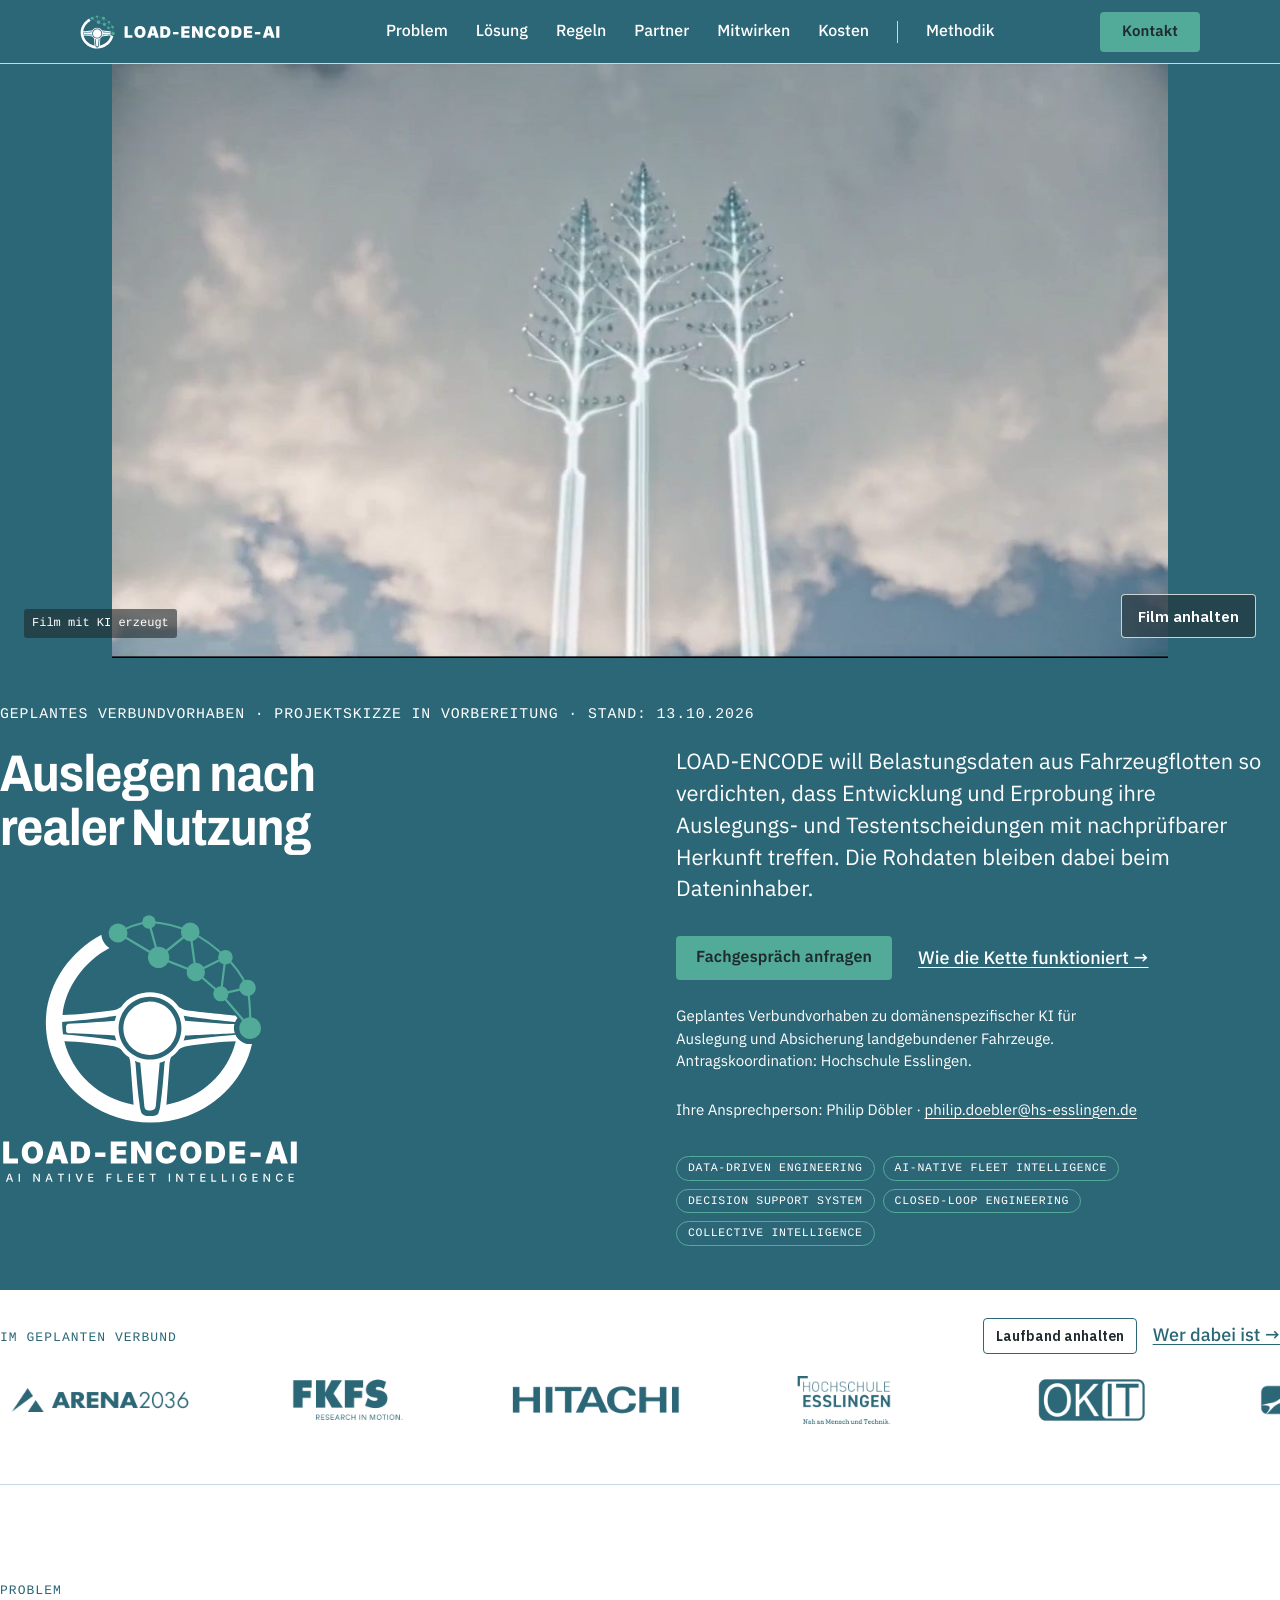
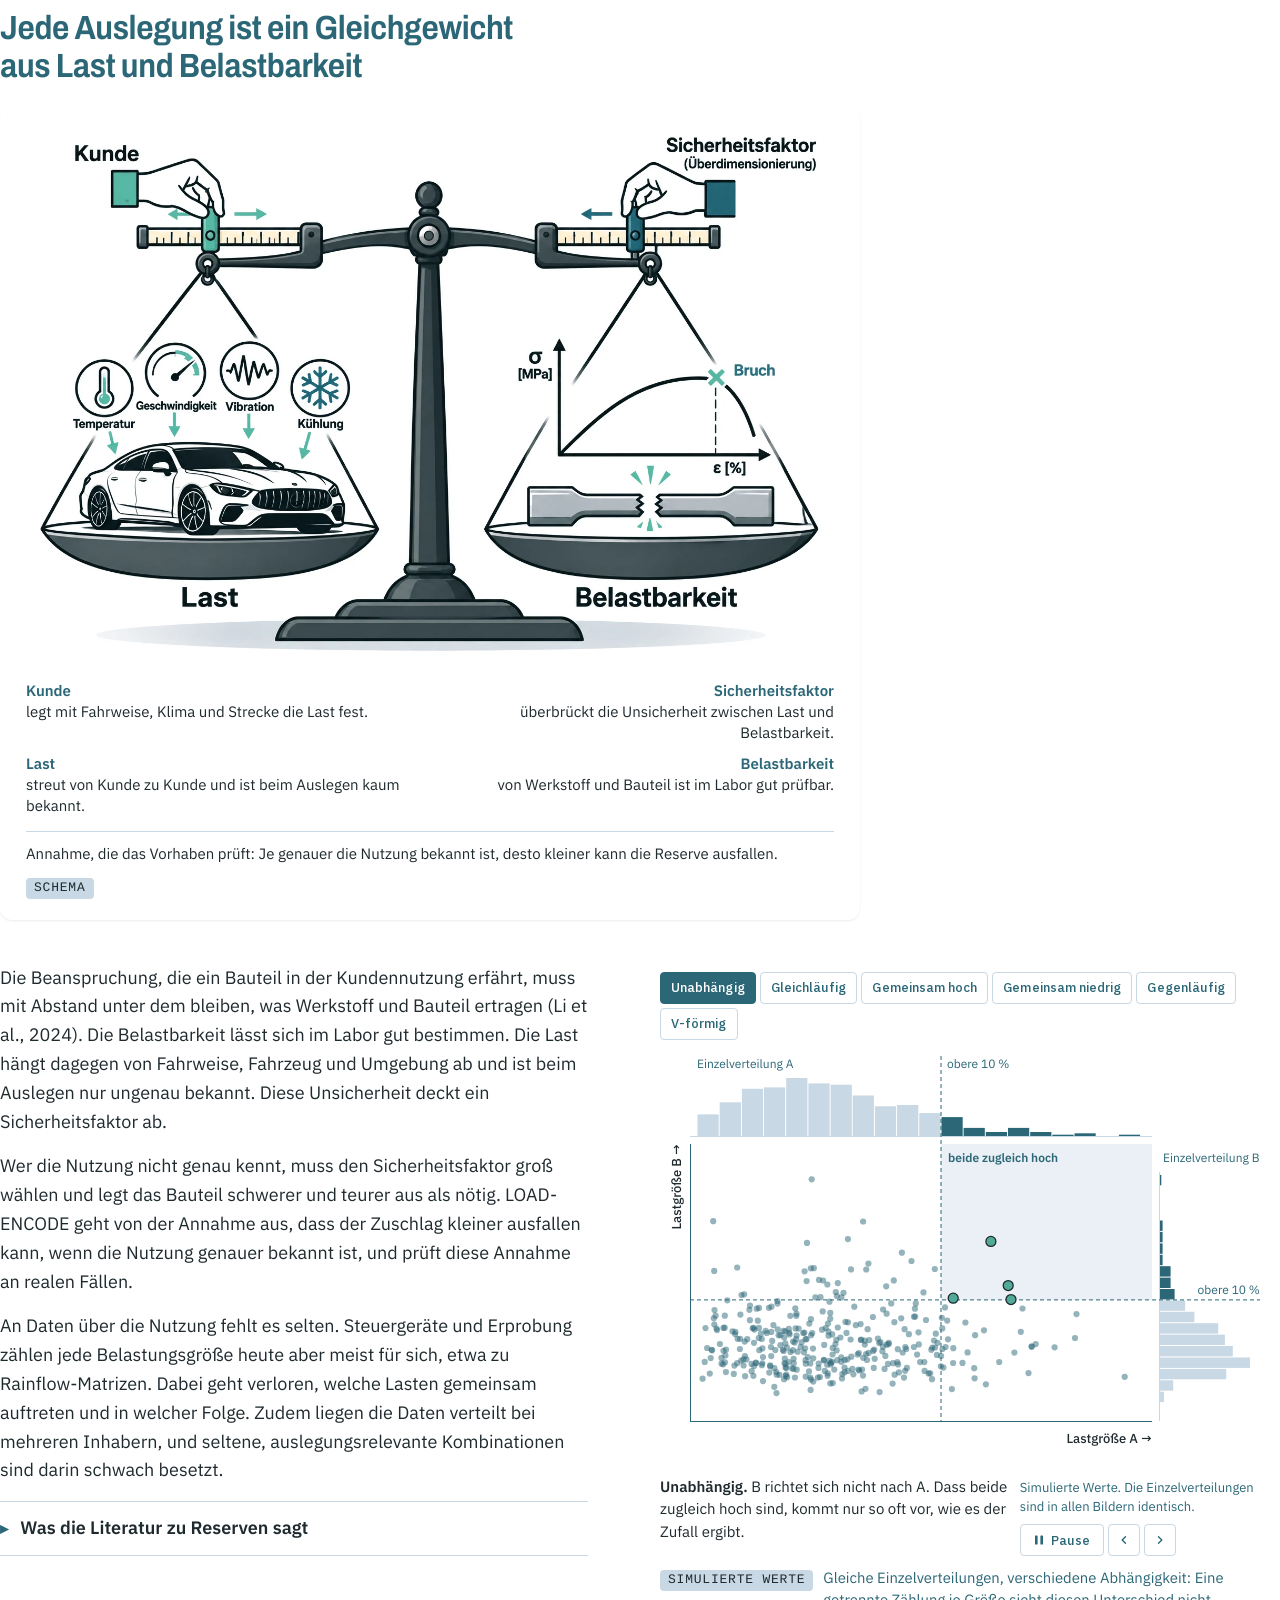
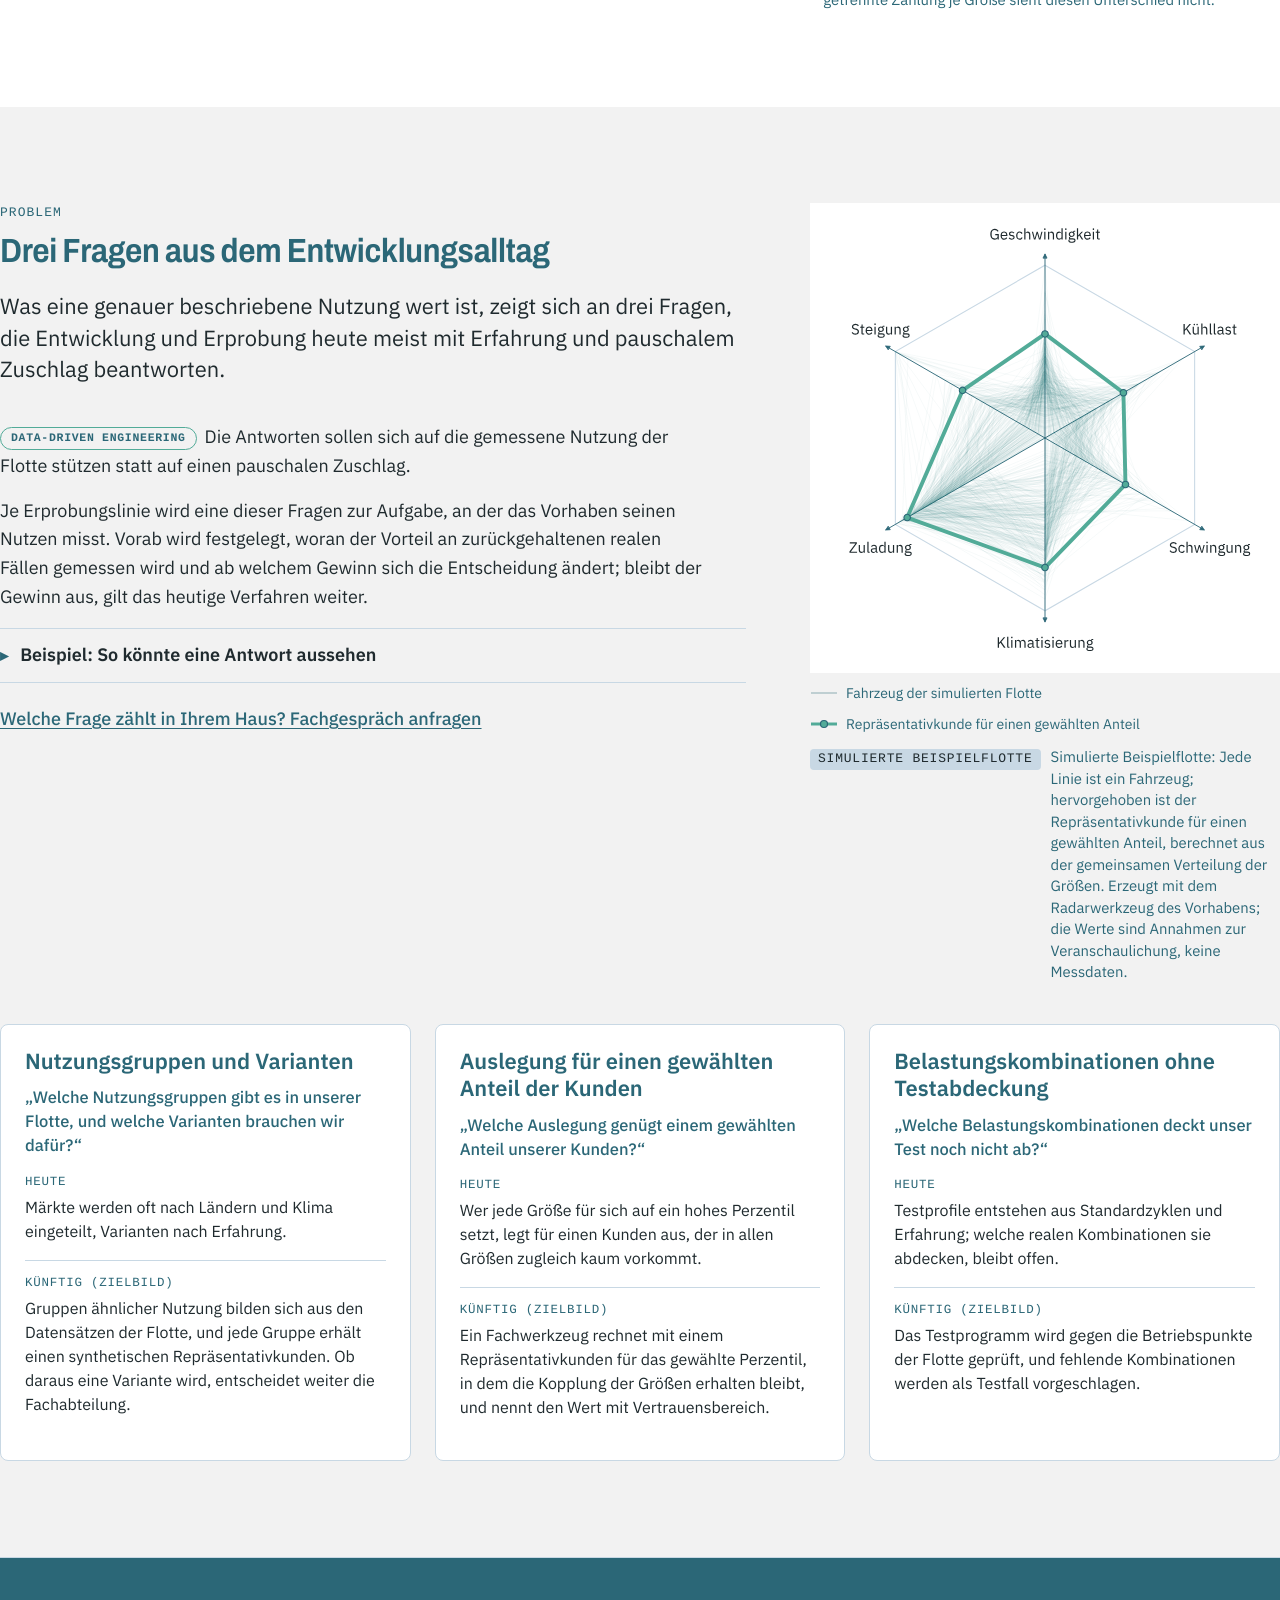
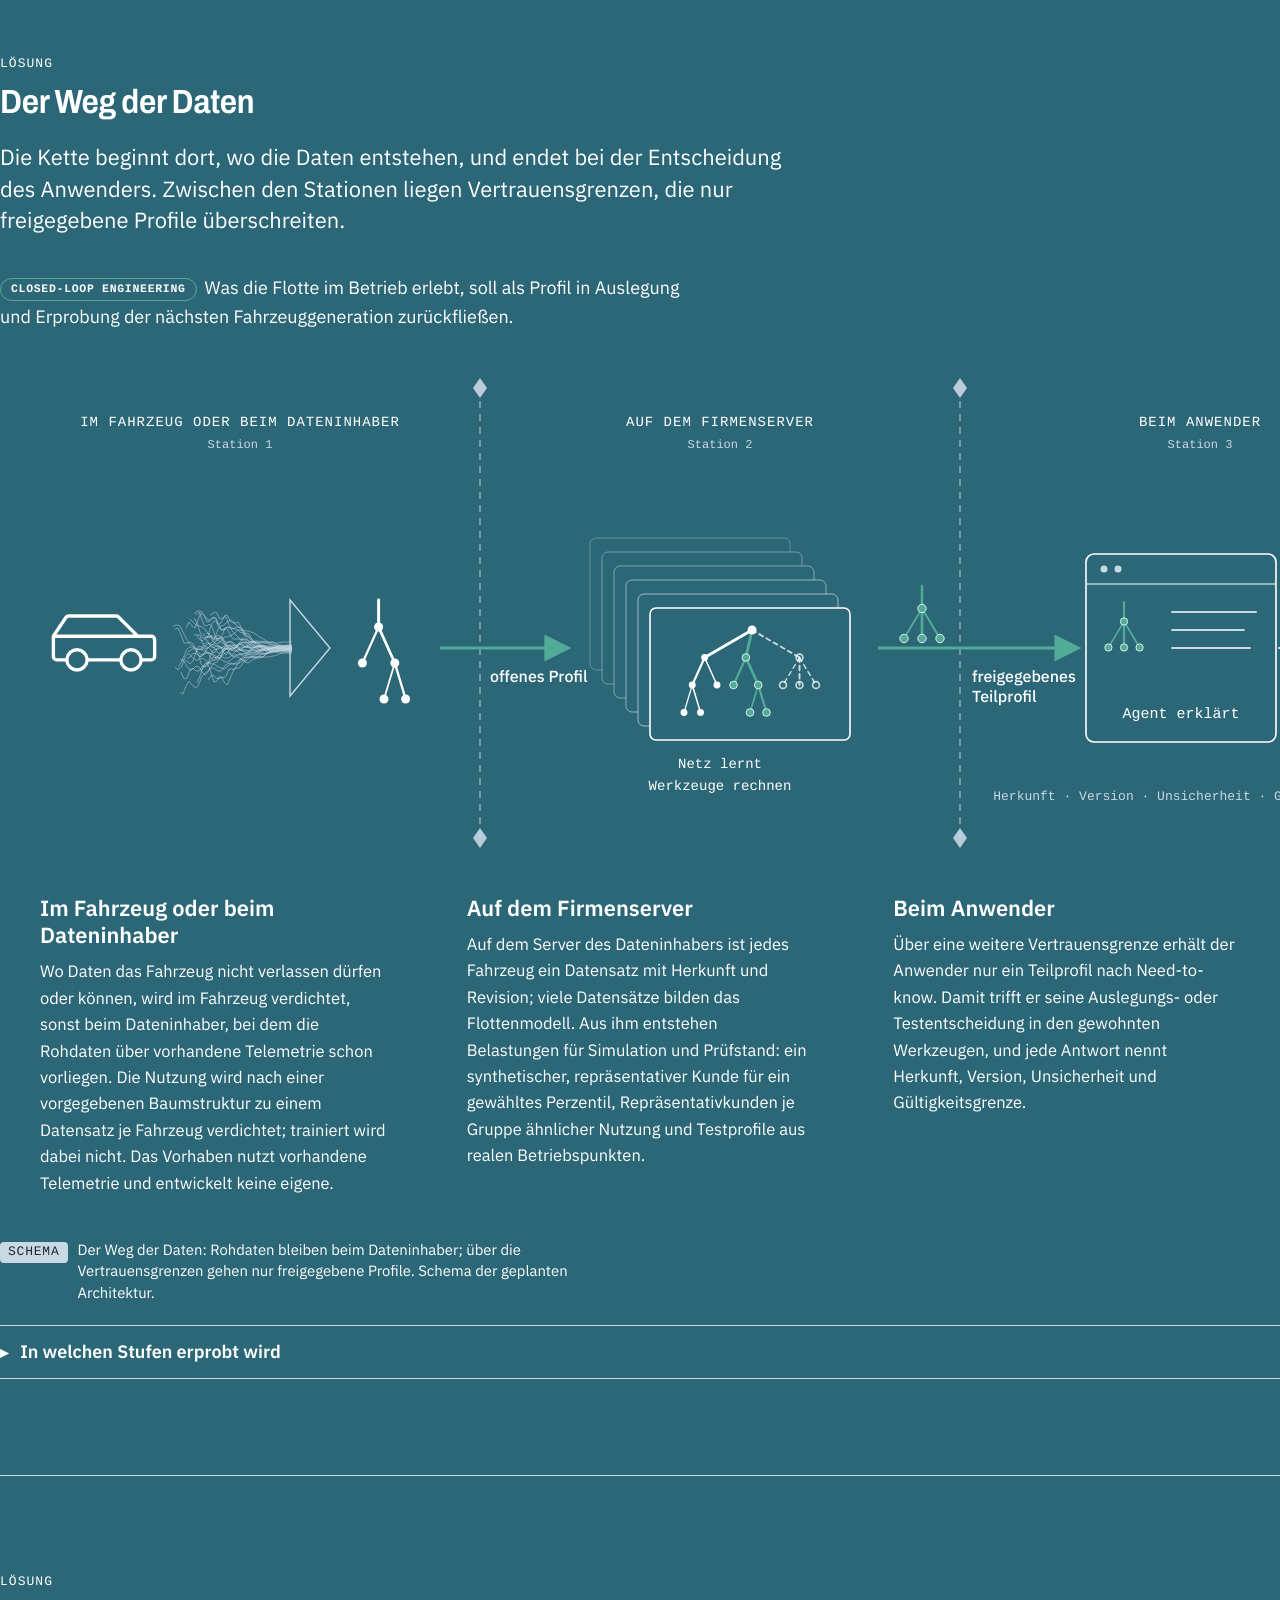
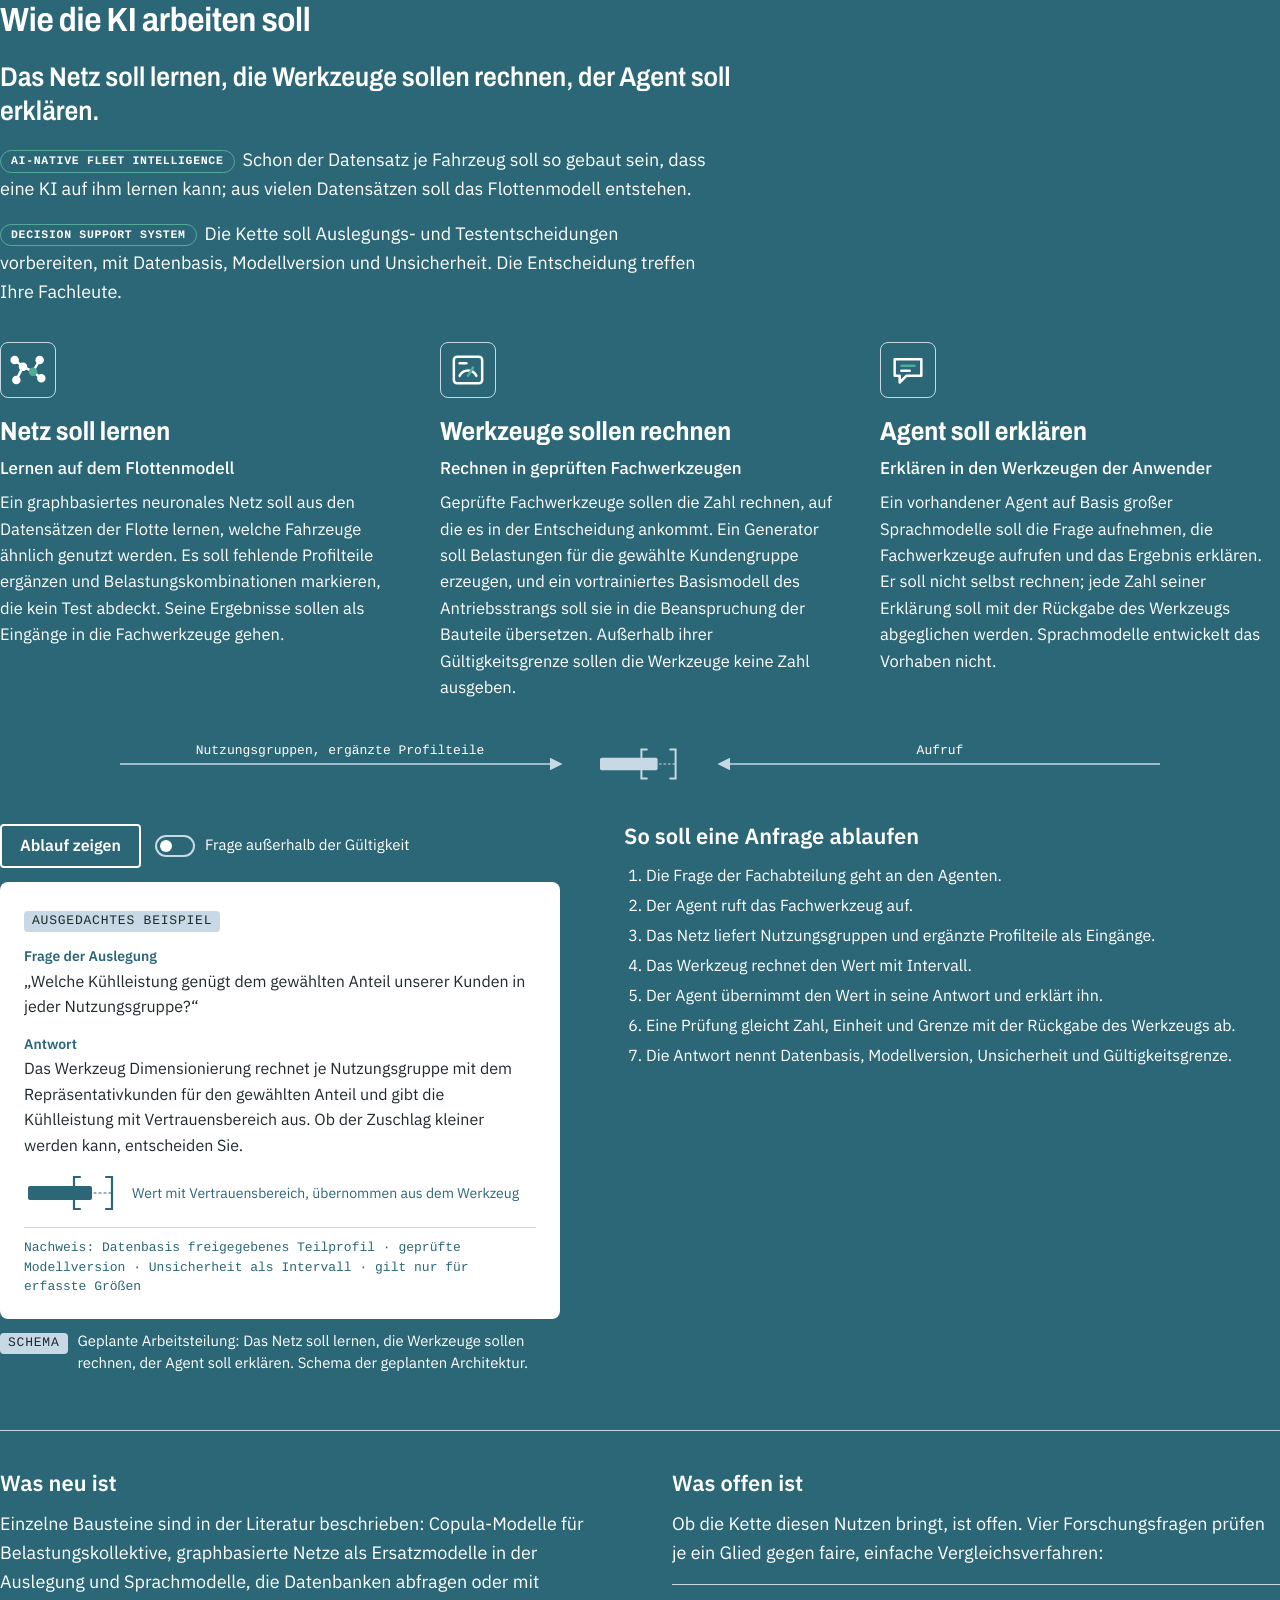
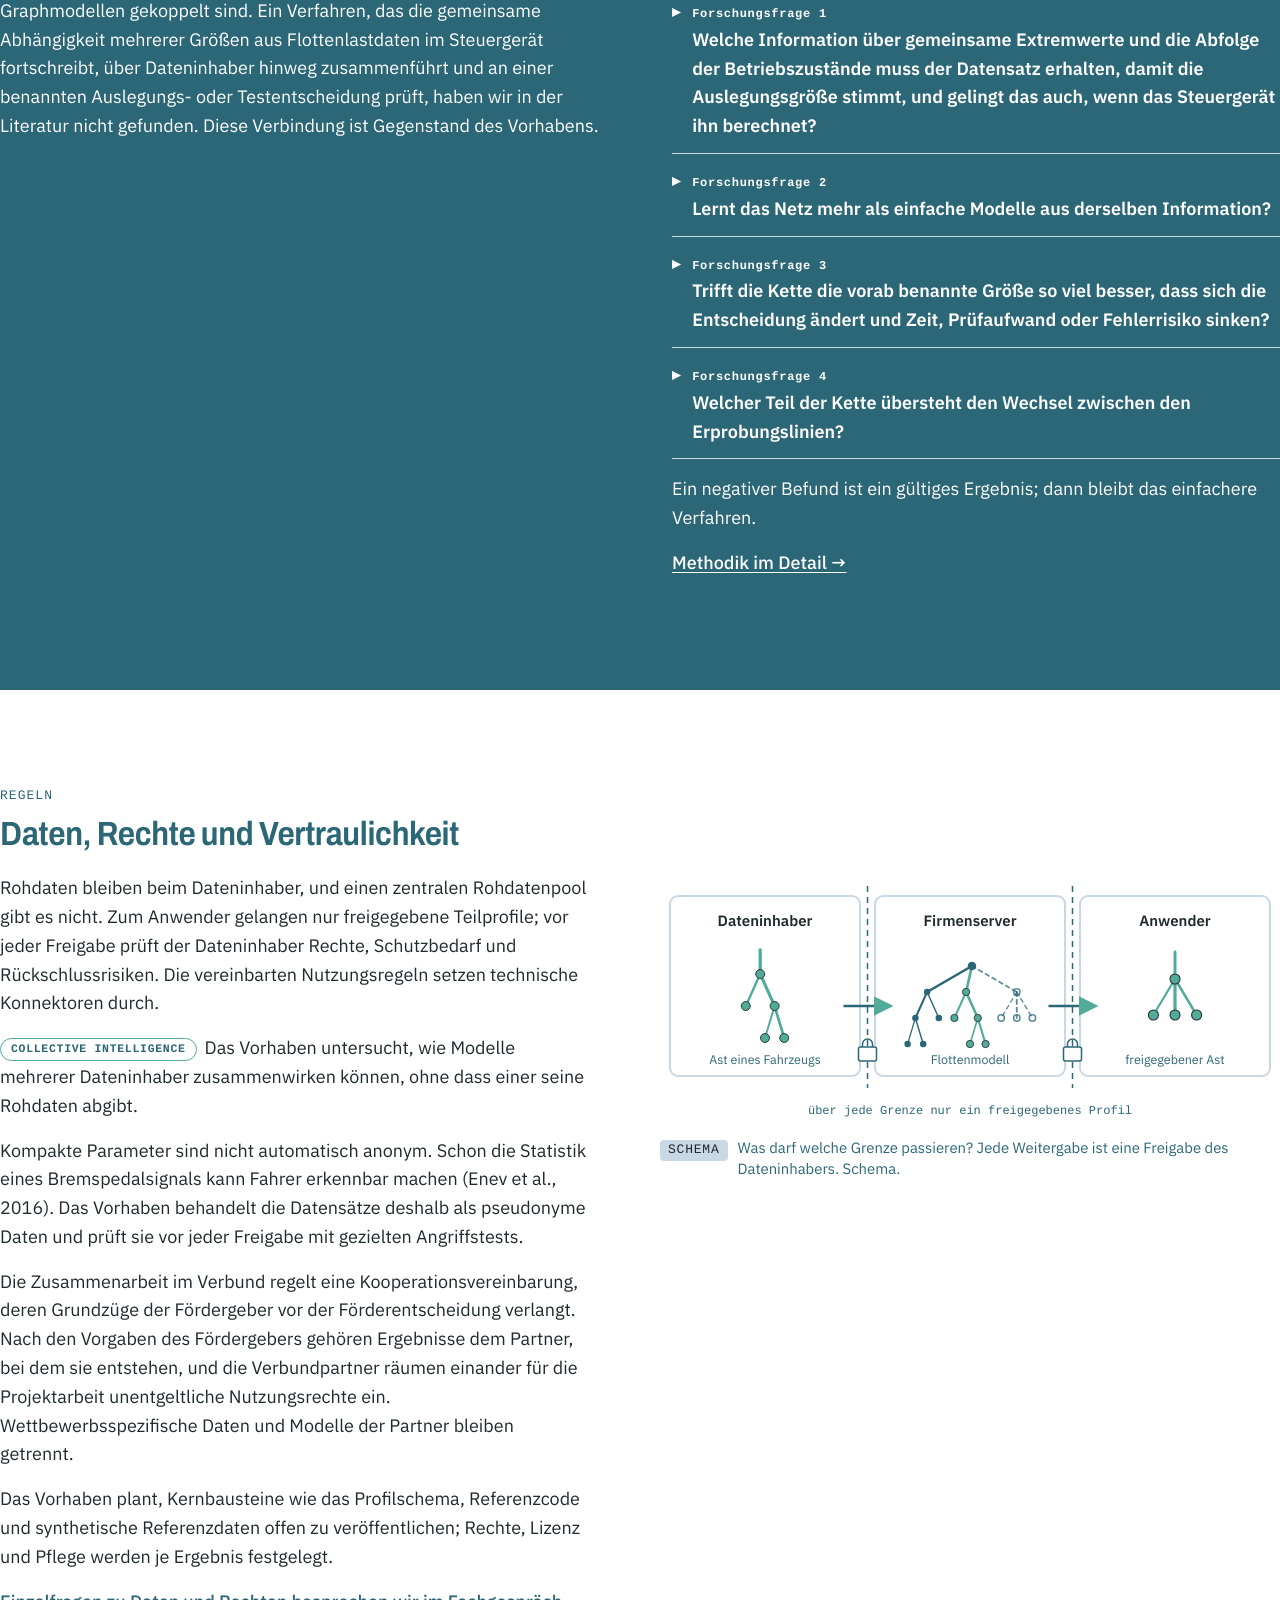
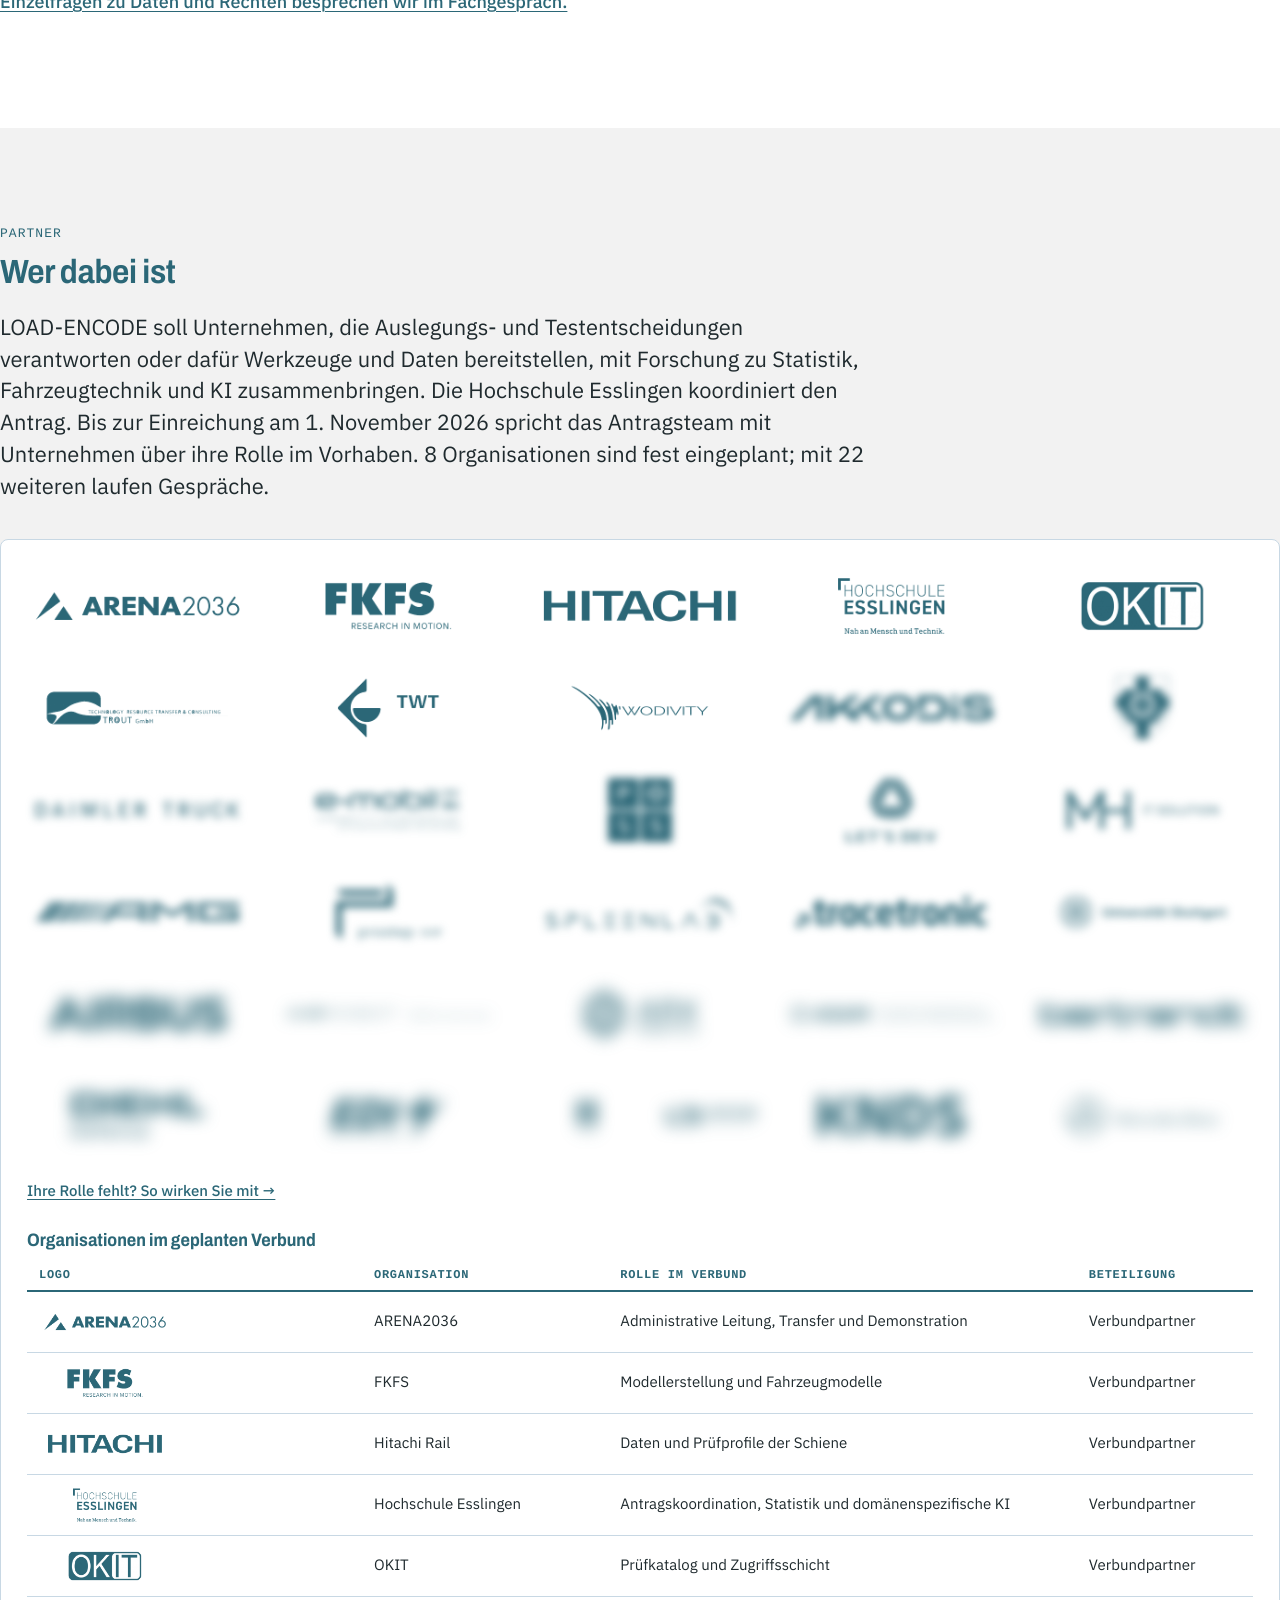
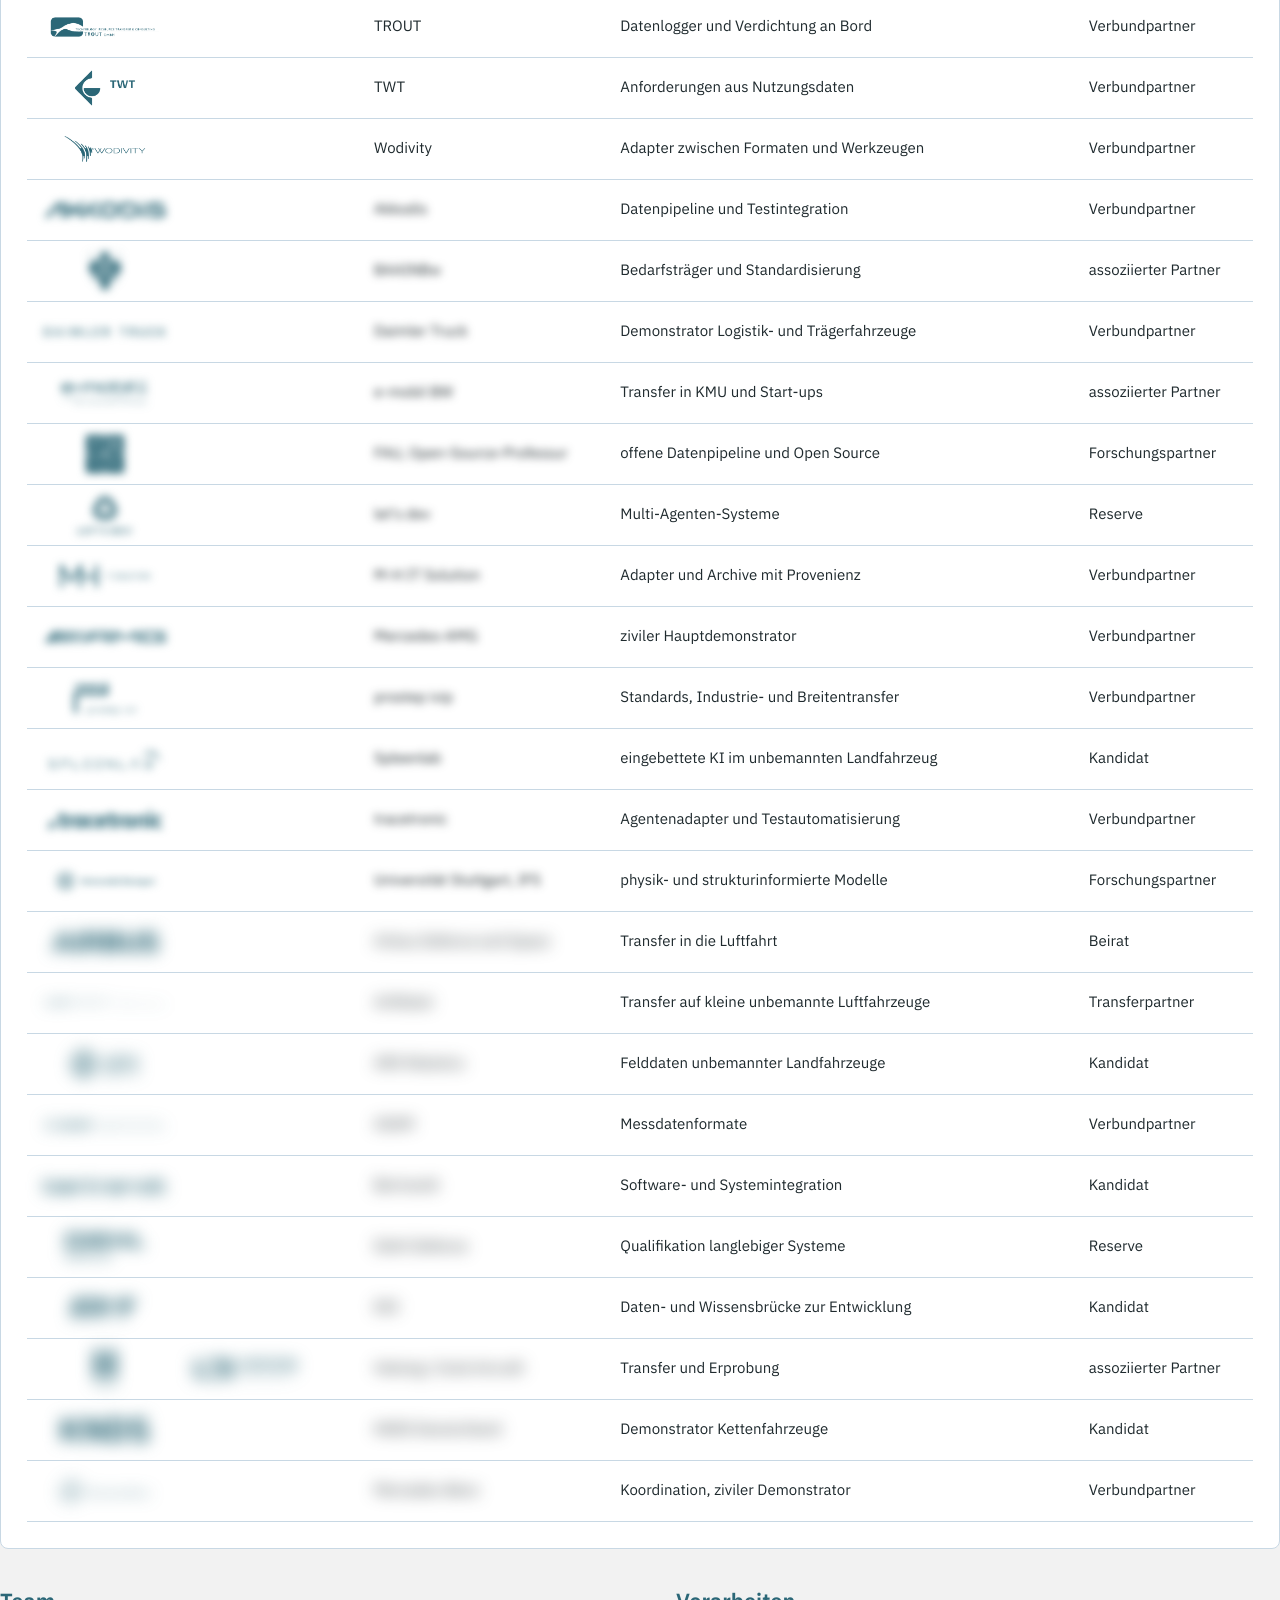
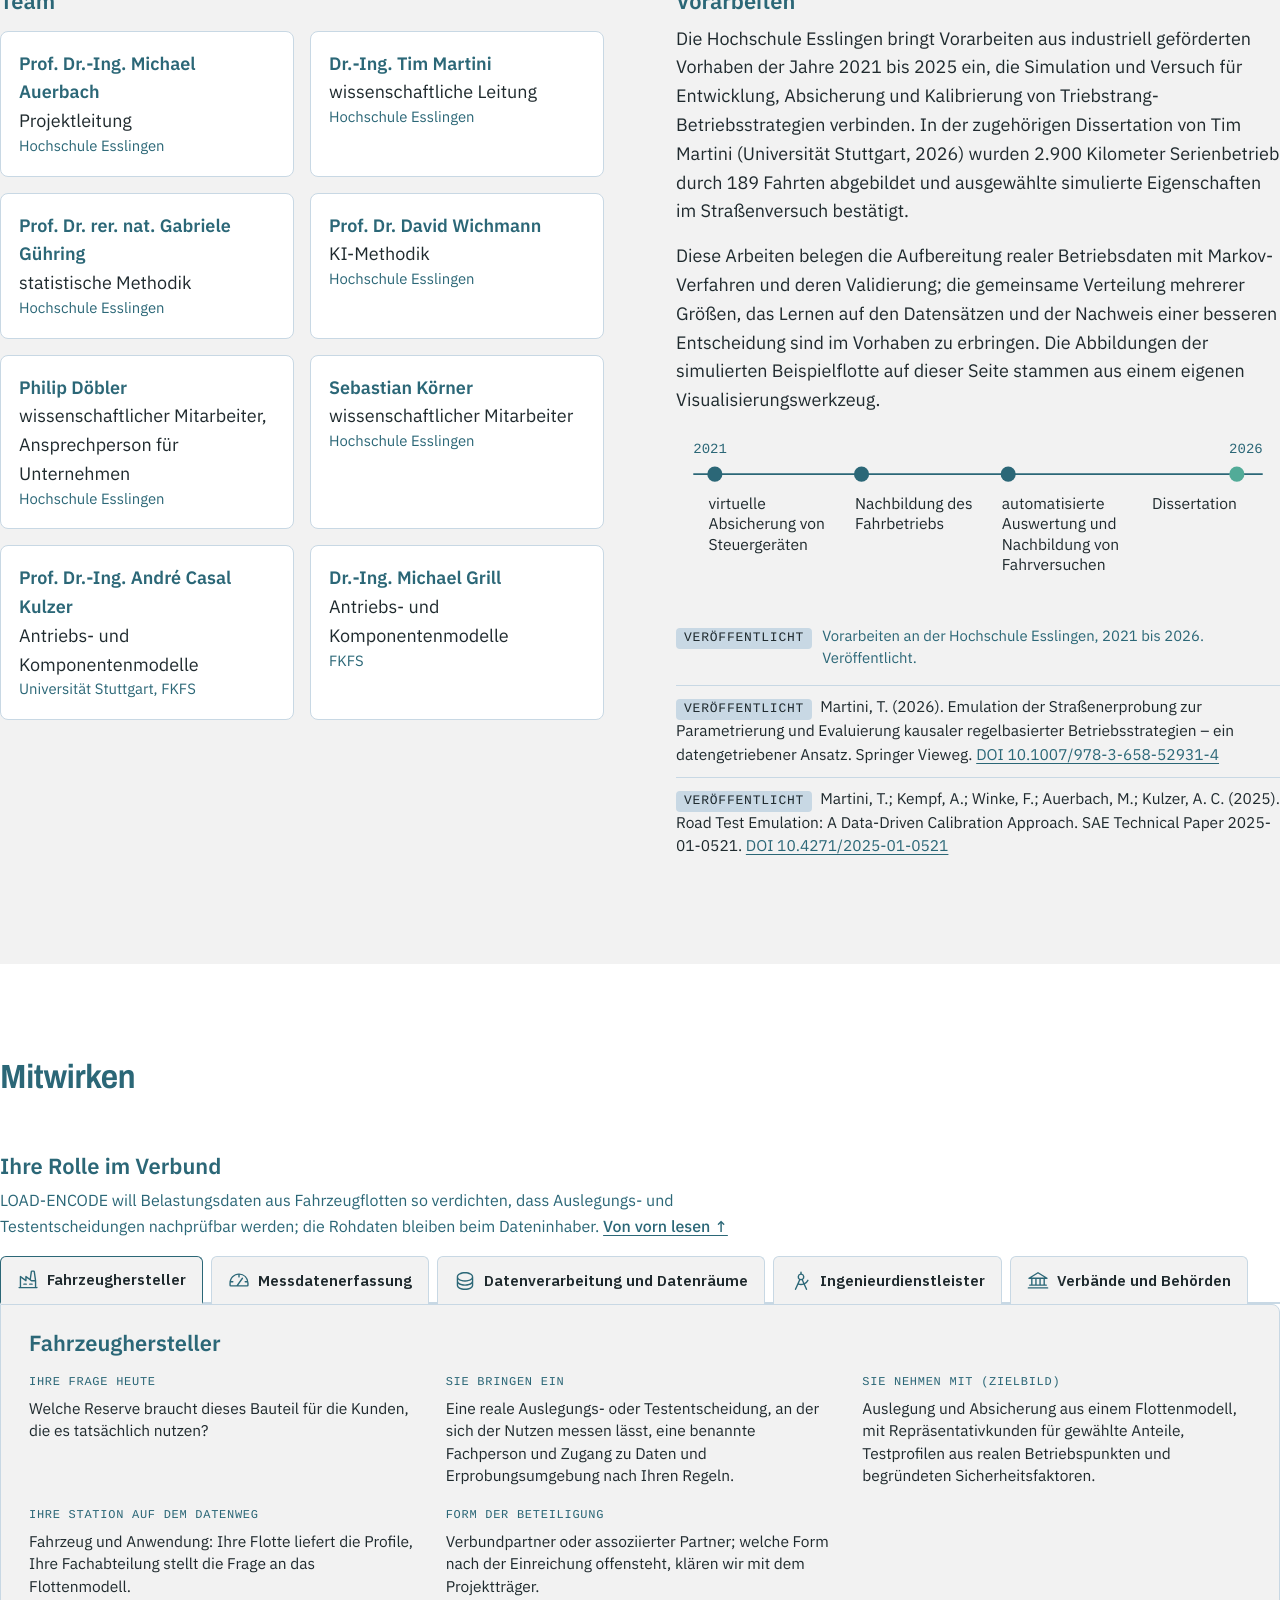
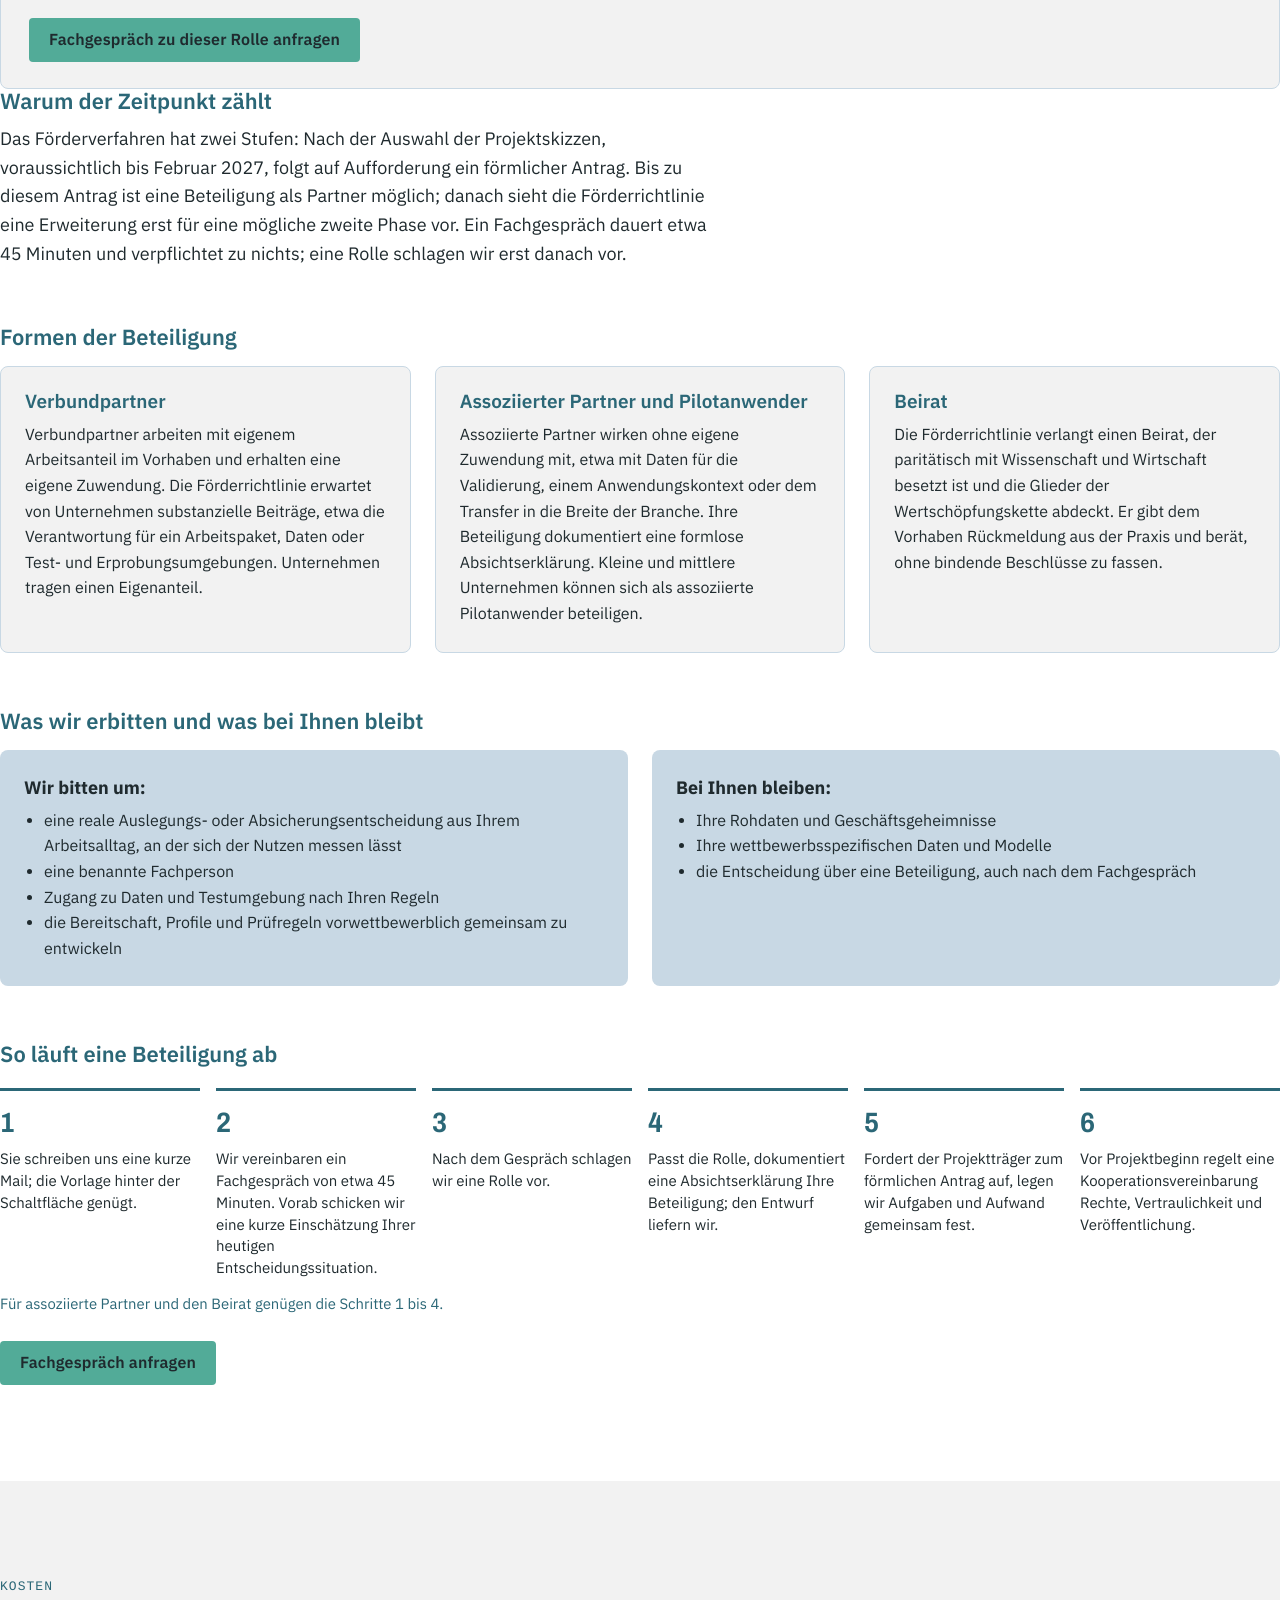
==== commit c44620bf: "Logos nach dem Zusagestand vom 21.10.2026 ARENA2036, Hitachi Rail und OKIT mit scharfem Logo, M-H IT" ====
--- a/site/index.html
+++ b/site/index.html
@@ -342,7 +342,7 @@
 <link rel="icon" type="image/svg+xml" href="assets/images/logo/bildmarke_farbig.svg">
 </head>
 <body class="">
-<div class="pg"><span id="seitenanfang"></span><div class="only-d"><header class="kopf stage"><span class="wm logo-kopf"><img src="assets/images/logo/logo_quer_negativ.svg" alt="LOAD-ENCODE-AI" width="200" height="34"></span><nav aria-label="Hauptnavigation"><a href="#ausgangslage">Problem</a><a href="#datenweg">Lösung</a><a href="#daten-und-rechte">Regeln</a><a href="#partner">Partner</a><a href="#mitwirken">Mitwirken</a><a href="#kosten">Kosten</a><span class="nav-trenn" aria-hidden="true"></span><a href="methodik.html">Methodik</a></nav><a class="btn" href="#kontakt">Kontakt</a></header></div><div class="only-m"><header class="kopf-mobil stage"><span class="wm logo-kopf nur-zeichen"><img src="assets/images/logo/bildmarke_negativ.svg" alt="LOAD-ENCODE-AI" width="37" height="36"></span><nav class="m-immer" aria-label="Wichtige Fragen"><a href="#partner">Partner</a><a href="#kosten">Kosten</a><a href="#daten-und-rechte">Regeln</a></nav><div class="r"><a class="btn" href="#kontakt">Kontakt</a><a class="menu" href="#seitennavigation" aria-label="Menü"><svg width="20" height="20" viewBox="0 0 20 20" aria-hidden="true"><path d="M3 5h14M3 10h14M3 15h14" stroke="currentColor" stroke-width="2" stroke-linecap="round"/></svg></a></div></header></div><section class="film" aria-label="Film"><video class="film-video" controls muted loop playsinline preload="metadata" poster="assets/images/film_standbild.jpg" aria-label="Film: Fahrzeuge senden Daten als Lichtsäulen nach oben, über den Wolken werden daraus Bäume; Fachleute betrachten das Ergebnis, zum Schluss erscheint das Logo."><source src="assets/media/film_titelseite.mp4" type="video/mp4"></video><button type="button" class="film-pause" aria-pressed="false">Film anhalten</button><span class="film-hinweis"><span class="lang">Film mit KI erzeugt</span><span class="kurz">Mit KI erzeugt</span></span></section><section class="hero-d stage only-d"><div class="hero-text"><div class="statuszeile">Geplantes Verbundvorhaben · Projektskizze in Vorbereitung · Stand: 13.10.2026</div><h1 class="h1">Auslegen nach realer Nutzung</h1><img class="hero-logo" src="assets/images/logo/logo_negativ.svg" alt="LOAD-ENCODE-AI – AI Native Fleet Intelligence" width="300" height="273"><p class="lead">LOAD-ENCODE will Belastungsdaten aus Fahrzeugflotten so verdichten, dass Entwicklung und Erprobung ihre Auslegungs- und Testentscheidungen mit nachprüfbarer Herkunft treffen. Die Rohdaten bleiben dabei beim Dateninhaber.</p><div class="cta"><a class="btn" href="mailto:philip.doebler@hs-esslingen.de?subject=Fachgespr%C3%A4ch%20LOAD-ENCODE%20(Start)&amp;body=Guten%20Tag%2C%0D%0A%0D%0Awir%20interessieren%20uns%20f%C3%BCr%20ein%20Fachgespr%C3%A4ch%20zu%20LOAD-ENCODE.%0D%0A%0D%0AUnser%20Arbeitsgebiet%3A%20%0D%0AEine%20Frage%20aus%20unserem%20Entwicklungsalltag%2C%20die%20uns%20besch%C3%A4ftigt%3A%20%0D%0AForm%20der%20Beteiligung%2C%20die%20wir%20uns%20vorstellen%20k%C3%B6nnen%20%28Verbundpartner%2C%20assoziierter%20Partner%2C%20Beirat%20oder%20noch%20offen%29%3A%20%0D%0AWie%20wir%20auf%20das%20Vorhaben%20aufmerksam%20geworden%20sind%3A%20%0D%0A%0D%0AMit%20freundlichen%20Gr%C3%BC%C3%9Fen%0D%0A">Fachgespräch anfragen</a><a class="textlink" href="#datenweg">Wie die Kette funktioniert →</a></div><p class="beschr">Geplantes Verbundvorhaben zu domänenspezifischer KI für Auslegung und Absicherung landgebundener Fahrzeuge. Antragskoordination: Hochschule Esslingen.</p><p class="beschr kontakt-zeile">Ihre Ansprechperson: Philip Döbler · <a href="mailto:philip.doebler@hs-esslingen.de">philip.doebler@hs-esslingen.de</a></p><ul class="leitbegriffe" lang="en" aria-label="Leitbegriffe"><li>Data-Driven Engineering</li><li>AI-Native Fleet Intelligence</li><li>Decision Support System</li><li>Closed-Loop Engineering</li><li>Collective Intelligence</li></ul></div></section><section class="hero-m stage only-m"><div class="hero-text"><div class="statuszeile">Geplantes Verbundvorhaben · Projektskizze in Vorbereitung · Stand: 13.10.2026</div><h1 class="h1">Auslegen nach realer Nutzung</h1><p class="lead">LOAD-ENCODE will Belastungsdaten aus Fahrzeugflotten so verdichten, dass Entwicklung und Erprobung ihre Auslegungs- und Testentscheidungen mit nachprüfbarer Herkunft treffen. Die Rohdaten bleiben dabei beim Dateninhaber.</p><div class="cta"><a class="btn" href="mailto:philip.doebler@hs-esslingen.de?subject=Fachgespr%C3%A4ch%20LOAD-ENCODE%20(Start)&amp;body=Guten%20Tag%2C%0D%0A%0D%0Awir%20interessieren%20uns%20f%C3%BCr%20ein%20Fachgespr%C3%A4ch%20zu%20LOAD-ENCODE.%0D%0A%0D%0AUnser%20Arbeitsgebiet%3A%20%0D%0AEine%20Frage%20aus%20unserem%20Entwicklungsalltag%2C%20die%20uns%20besch%C3%A4ftigt%3A%20%0D%0AForm%20der%20Beteiligung%2C%20die%20wir%20uns%20vorstellen%20k%C3%B6nnen%20%28Verbundpartner%2C%20assoziierter%20Partner%2C%20Beirat%20oder%20noch%20offen%29%3A%20%0D%0AWie%20wir%20auf%20das%20Vorhaben%20aufmerksam%20geworden%20sind%3A%20%0D%0A%0D%0AMit%20freundlichen%20Gr%C3%BC%C3%9Fen%0D%0A">Fachgespräch anfragen</a><a class="textlink" href="#datenweg">Wie die Kette funktioniert →</a></div><p class="beschr">Geplantes Verbundvorhaben zu domänenspezifischer KI für Auslegung und Absicherung landgebundener Fahrzeuge. Antragskoordination: Hochschule Esslingen.</p><p class="beschr kontakt-zeile">Ihre Ansprechperson: Philip Döbler · <a href="mailto:philip.doebler@hs-esslingen.de">philip.doebler@hs-esslingen.de</a></p><ul class="leitbegriffe" lang="en" aria-label="Leitbegriffe"><li>Data-Driven Engineering</li><li>AI-Native Fleet Intelligence</li><li>Decision Support System</li><li>Closed-Loop Engineering</li><li>Collective Intelligence</li></ul></div></section><section class="partnerband" id="partner-band"><div class="wrap"><div class="pb-kopf"><p class="ueberzeile">Im geplanten Verbund</p><div class="rechts"><button type="button" class="pb-lauf-knopf" aria-pressed="false">Laufband anhalten</button><a class="textlink" href="#partner">Wer dabei ist →</a></div></div><div class="pb-lauf" aria-label="Logos im geplanten Verbund"><div class="spur"><div class="lg fest"><img src="assets/images/partner/dunkel/ORG-FKFS.png" alt="FKFS"></div><div class="lg fest"><img src="assets/images/partner/dunkel/ORG-HSE.png" alt="Hochschule Esslingen"></div><div class="lg fest"><img src="assets/images/partner/dunkel/ORG-TROUT.png" alt="TROUT"></div><div class="lg fest"><img src="assets/images/partner/dunkel/ORG-TWT.png" alt="TWT"></div><div class="lg fest"><img src="assets/images/partner/dunkel/ORG-WODIVITY.png" alt="Wodivity"></div><div class="lg s2"><img src="assets/images/partner/dunkel/ORG-AKKODIS.png" alt=""></div><div class="lg s2"><img src="assets/images/partner/dunkel/ORG-BAAINBW.png" alt=""></div><div class="lg s2"><img src="assets/images/partner/dunkel/ORG-DAIMLERTRUCK-DEFENCE.png" alt=""></div><div class="lg s2"><img src="assets/images/partner/dunkel/ORG-EMOBILBW.png" alt=""></div><div class="lg s2"><img src="assets/images/partner/dunkel/ORG-HITACHI-RAIL.png" alt=""></div><div class="lg s2"><img src="assets/images/partner/dunkel/ORG-AMG.png" alt=""></div><div class="lg s2"><img src="assets/images/partner/dunkel/ORG-PROSTEP.png" alt=""></div><div class="lg s2"><img src="assets/images/partner/dunkel/ORG-SPLEENLAB.png" alt=""></div><div class="lg s2"><img src="assets/images/partner/dunkel/ORG-IFS.png" alt=""></div><div class="lg s4"><img src="assets/images/partner/dunkel/ORG-AIRBUS.png" alt=""></div><div class="lg s4"><img src="assets/images/partner/dunkel/ORG-TRACETRONIC.png" alt=""></div><div class="zweit" style="display:contents" aria-hidden="true"><div class="lg fest"><img src="assets/images/partner/dunkel/ORG-FKFS.png" alt=""></div><div class="lg fest"><img src="assets/images/partner/dunkel/ORG-HSE.png" alt=""></div><div class="lg fest"><img src="assets/images/partner/dunkel/ORG-TROUT.png" alt=""></div><div class="lg fest"><img src="assets/images/partner/dunkel/ORG-TWT.png" alt=""></div><div class="lg fest"><img src="assets/images/partner/dunkel/ORG-WODIVITY.png" alt=""></div><div class="lg s2"><img src="assets/images/partner/dunkel/ORG-AKKODIS.png" alt=""></div><div class="lg s2"><img src="assets/images/partner/dunkel/ORG-BAAINBW.png" alt=""></div><div class="lg s2"><img src="assets/images/partner/dunkel/ORG-DAIMLERTRUCK-DEFENCE.png" alt=""></div><div class="lg s2"><img src="assets/images/partner/dunkel/ORG-EMOBILBW.png" alt=""></div><div class="lg s2"><img src="assets/images/partner/dunkel/ORG-HITACHI-RAIL.png" alt=""></div><div class="lg s2"><img src="assets/images/partner/dunkel/ORG-AMG.png" alt=""></div><div class="lg s2"><img src="assets/images/partner/dunkel/ORG-PROSTEP.png" alt=""></div><div class="lg s2"><img src="assets/images/partner/dunkel/ORG-SPLEENLAB.png" alt=""></div><div class="lg s2"><img src="assets/images/partner/dunkel/ORG-IFS.png" alt=""></div><div class="lg s4"><img src="assets/images/partner/dunkel/ORG-AIRBUS.png" alt=""></div><div class="lg s4"><img src="assets/images/partner/dunkel/ORG-TRACETRONIC.png" alt=""></div></div></div></div><div></div></div></section><section class="sec" id="ausgangslage"><div class="wrap"><p class="ueberzeile">Problem</p><h2 class="h2">Jede Auslegung ist ein Gleichgewicht aus Last und Belastbarkeit</h2><div class="waage-zeile"><figure class="waage-fig panel hell"><img src="assets/images/waage/waage_palette.webp" width="1536" height="1024" alt="Auslegungswaage: Links verschiebt der Kunde das Laufgewicht der Last; in der Schale steht ein Fahrzeug mit den Einflüssen Temperatur, Geschwindigkeit, Vibration und Kühlung. Rechts verschiebt der Sicherheitsfaktor das Laufgewicht der Belastbarkeit; in der Schale liegt eine Zugprobe mit Spannungs-Dehnungs-Kurve bis zum Bruch."><ul class="waage-legende"><li><b>Kunde</b>legt mit Fahrweise, Klima und Strecke die Last fest.</li><li><b>Sicherheitsfaktor</b>überbrückt die Unsicherheit zwischen Last und Belastbarkeit.</li><li><b>Last</b>streut von Kunde zu Kunde und ist beim Auslegen kaum bekannt.</li><li><b>Belastbarkeit</b>von Werkstoff und Bauteil ist im Labor gut prüfbar.</li></ul><p class="waage-annahme">Annahme, die das Vorhaben prüft: Je genauer die Nutzung bekannt ist, desto kleiner kann die Reserve ausfallen.</p><span class="status-label">Schema</span></figure></div><div class="g2"><div><p class="t">Die Beanspruchung, die ein Bauteil in der Kundennutzung erfährt, muss mit Abstand unter dem bleiben, was Werkstoff und Bauteil ertragen (Li et al., 2024). Die Belastbarkeit lässt sich im Labor gut bestimmen. Die Last hängt dagegen von Fahrweise, Fahrzeug und Umgebung ab und ist beim Auslegen nur ungenau bekannt. Diese Unsicherheit deckt ein Sicherheitsfaktor ab.</p><p class="t">Wer die Nutzung nicht genau kennt, muss den Sicherheitsfaktor groß wählen und legt das Bauteil schwerer und teurer aus als nötig. LOAD-ENCODE geht von der Annahme aus, dass der Zuschlag kleiner ausfallen kann, wenn die Nutzung genauer bekannt ist, und prüft diese Annahme an realen Fällen.</p><p class="t">An Daten über die Nutzung fehlt es selten. Steuergeräte und Erprobung zählen jede Belastungsgröße heute aber meist für sich, etwa zu Rainflow-Matrizen. Dabei geht verloren, welche Lasten gemeinsam auftreten und in welcher Folge. Zudem liegen die Daten verteilt bei mehreren Inhabern, und seltene, auslegungsrelevante Kombinationen sind darin schwach besetzt.</p><details class="auf"><summary>Was die Literatur zu Reserven sagt</summary><p>In einer Auswertung von Kundenkollektiven, die Steuergeräte selbst zählen, lagen rund 95 Prozent des Fahrbetriebs unter 130 km/h und zwischen −2 und 2 m/s²; Antriebe sind dennoch oft für seltene Spitzen ausgelegt (Mieth et al., 2022). In einem untersuchten Industriefall werden von 20 bis 30 Varianten eines Produkts drei bis vier gebaut und erprobt, und Zuverlässigkeitstests dauern Monate (Tahera et al., 2019). Eine bezifferte Einsparung durch kleinere Reserven nennt keine der zitierten Quellen; sie ist die Hypothese, die das Vorhaben prüft.</p></details></div><div style="padding-top:8px"><figure class=""><div class="g04" data-g04></div><figcaption><span class="status-label">Simulierte Werte</span><span class="caption">Gleiche Einzelverteilungen, verschiedene Abhängigkeit: Eine getrennte Zählung je Größe sieht diesen Unterschied nicht.</span></figcaption></figure></div></div></div></section><section class="sec alt" id="drei-fragen"><div class="wrap"><div class="fragen-top"><div><p class="ueberzeile">Problem</p><h2 class="h2">Drei Fragen aus dem Entwicklungsalltag</h2><p class="intro">Was eine genauer beschriebene Nutzung wert ist, zeigt sich an drei Fragen, die Entwicklung und Erprobung heute meist mit Erfahrung und pauschalem Zuschlag beantworten.</p><p class="t lb-satz"><span class="lb" lang="en">Data-Driven Engineering</span>Die Antworten sollen sich auf die gemessene Nutzung der Flotte stützen statt auf einen pauschalen Zuschlag.</p><p class="t">Je Erprobungslinie wird eine dieser Fragen zur Aufgabe, an der das Vorhaben seinen Nutzen misst. Vorab wird festgelegt, woran der Vorteil an zurückgehaltenen realen Fällen gemessen wird und ab welchem Gewinn sich die Entscheidung ändert; bleibt der Gewinn aus, gilt das heutige Verfahren weiter.</p><details class="auf"><summary>Beispiel: So könnte eine Antwort aussehen</summary><p><span class="status-label">Ausgedachtes Beispiel, kein Ergebnis des Vorhabens.</span></p><p>Frage der Auslegung: „Welche Kühlleistung genügt dem gewählten Anteil unserer Kunden in jeder Nutzungsgruppe?“</p><p>Antwort: „Das Werkzeug Dimensionierung rechnet je Nutzungsgruppe mit dem Repräsentativkunden für den gewählten Anteil und gibt die Kühlleistung mit Vertrauensbereich aus. Ob der Sicherheitsfaktor kleiner ausfallen kann, entscheiden Sie.“</p><p>Nachweis: Datenbasis freigegebenes Teilprofil · geprüfte Modellversion · Unsicherheit als Intervall · gilt nur für erfasste Größen.</p></details><p style="margin-top:22px"><a href="mailto:philip.doebler@hs-esslingen.de?subject=Fachgespr%C3%A4ch%20LOAD-ENCODE%20(Frage)&amp;body=Guten%20Tag%2C%0D%0A%0D%0Awir%20interessieren%20uns%20f%C3%BCr%20ein%20Fachgespr%C3%A4ch%20zu%20LOAD-ENCODE.%0D%0A%0D%0AUnser%20Arbeitsgebiet%3A%20%0D%0AEine%20Frage%20aus%20unserem%20Entwicklungsalltag%2C%20die%20uns%20besch%C3%A4ftigt%3A%20%0D%0AForm%20der%20Beteiligung%2C%20die%20wir%20uns%20vorstellen%20k%C3%B6nnen%20%28Verbundpartner%2C%20assoziierter%20Partner%2C%20Beirat%20oder%20noch%20offen%29%3A%20%0D%0AWie%20wir%20auf%20das%20Vorhaben%20aufmerksam%20geworden%20sind%3A%20%0D%0A%0D%0AMit%20freundlichen%20Gr%C3%BC%C3%9Fen%0D%0A" class="textlink">Welche Frage zählt in Ihrem Haus? Fachgespräch anfragen</a></p></div><div><figure class=""><img class="radar" src="assets/images/g05_radar/g05_radar.svg" width="470" height="470" alt="Radardiagramm einer simulierten Flotte über sechs Größen: Geschwindigkeit, Kühllast, Schwingung, Klimatisierung, Zuladung und Steigung. Jede dünne Linie ist ein Fahrzeug; hervorgehoben ist der Repräsentativkunde für einen gewählten Anteil der Flotte, der auf jeder Achse weit außen liegt."><div class="legend"><span><svg width="28" height="10" aria-hidden="true"><path d="M1 5 H27" stroke="var(--p-struktur)" stroke-opacity="0.35" stroke-width="1.5"/></svg>Fahrzeug der simulierten Flotte</span><span><svg width="28" height="10" aria-hidden="true"><path d="M1 5 H27" stroke="var(--p-akzent)" stroke-width="3"/><circle cx="14" cy="5" r="3.5" fill="var(--p-akzent)" stroke="var(--p-struktur)" stroke-width="1.2"/></svg>Repräsentativkunde für einen gewählten Anteil</span></div><figcaption><span class="status-label">Simulierte Beispielflotte</span><span class="caption">Simulierte Beispielflotte: Jede Linie ist ein Fahrzeug; hervorgehoben ist der Repräsentativkunde für einen gewählten Anteil, berechnet aus der gemeinsamen Verteilung der Größen. Erzeugt mit dem Radarwerkzeug des Vorhabens; die Werte sind Annahmen zur Veranschaulichung, keine Messdaten.</span></figcaption></figure></div></div><div class="cards3"><article class="card qcard"><h3 class="h3">Nutzungsgruppen und Varianten</h3><p class="q">„Welche Nutzungsgruppen gibt es in unserer Flotte, und welche Varianten brauchen wir dafür?“</p><div class="k">Heute</div><p>Märkte werden oft nach Ländern und Klima eingeteilt, Varianten nach Erfahrung.</p><div class="zb"><div class="k">Künftig (Zielbild)</div><p>Gruppen ähnlicher Nutzung bilden sich aus den Datensätzen der Flotte, und jede Gruppe erhält einen synthetischen Repräsentativkunden. Ob daraus eine Variante wird, entscheidet weiter die Fachabteilung.</p></div></article><article class="card qcard"><h3 class="h3">Auslegung für einen gewählten Anteil der Kunden</h3><p class="q">„Welche Auslegung genügt einem gewählten Anteil unserer Kunden?“</p><div class="k">Heute</div><p>Wer jede Größe für sich auf ein hohes Perzentil setzt, legt für einen Kunden aus, der in allen Größen zugleich kaum vorkommt.</p><div class="zb"><div class="k">Künftig (Zielbild)</div><p>Ein Fachwerkzeug rechnet mit einem Repräsentativkunden für das gewählte Perzentil, in dem die Kopplung der Größen erhalten bleibt, und nennt den Wert mit Vertrauensbereich.</p></div></article><article class="card qcard"><h3 class="h3">Belastungskombinationen ohne Testabdeckung</h3><p class="q">„Welche Belastungskombinationen deckt unser Test noch nicht ab?“</p><div class="k">Heute</div><p>Testprofile entstehen aus Standardzyklen und Erfahrung; welche realen Kombinationen sie abdecken, bleibt offen.</p><div class="zb"><div class="k">Künftig (Zielbild)</div><p>Das Testprogramm wird gegen die Betriebspunkte der Flotte geprüft, und fehlende Kombinationen werden als Testfall vorgeschlagen.</p></div></article></div></div></section><section class="sec stage" id="datenweg"><div class="wrap"><p class="ueberzeile">Lösung</p><h2 class="h2">Der Weg der Daten</h2><p class="intro">Die Kette beginnt dort, wo die Daten entstehen, und endet bei der Entscheidung des Anwenders. Zwischen den Stationen liegen Vertrauensgrenzen, die nur freigegebene Profile überschreiten.</p><p class="t lb-satz"><span class="lb" lang="en">Closed-Loop Engineering</span>Was die Flotte im Betrieb erlebt, soll als Profil in Auslegung und Erprobung der nächsten Fahrzeuggeneration zurückfließen.</p></div><div class="only-d weg-svg"><svg viewBox="0 0 1440 520" width="1440" role="img" aria-label="Kette aus drei Stationen: Im Fahrzeug entsteht ein kleiner Ast als Profil, auf dem Firmenserver wird er an das Flottenmodell angehängt, zum Anwender geht nur ein herausgelöster Ast als freigegebenes Teilprofil."><defs><marker id="dwPfeil" viewBox="0 0 10 10" refX="8" refY="5" markerWidth="9" markerHeight="9" orient="auto"><path d="M0 0 L10 5 L0 10 Z" fill="var(--gd-neu)"/></marker></defs><line x1="480" y1="40" x2="480" y2="490" stroke="var(--gd-kontext)" stroke-width="1.2" stroke-dasharray="7 6" opacity="0.75"/><path d="M473 40 L480 30 L487 40 L480 50 Z M473 490 L480 480 L487 490 L480 500 Z" fill="var(--gd-kontext)" opacity="0.9"/><line x1="960" y1="40" x2="960" y2="490" stroke="var(--gd-kontext)" stroke-width="1.2" stroke-dasharray="7 6" opacity="0.75"/><path d="M953 40 L960 30 L967 40 L960 50 Z M953 490 L960 480 L967 490 L960 500 Z" fill="var(--gd-kontext)" opacity="0.9"/><text class="svg-mono" x="240" y="78" text-anchor="middle" font-size="14" letter-spacing="1" fill="var(--gd-text)" opacity="1.0">IM FAHRZEUG ODER BEIM DATENINHABER</text><text class="svg-mono" x="240" y="100" text-anchor="middle" font-size="12" fill="var(--gd-kontext)" opacity="1.0">Station 1</text><text class="svg-mono" x="720" y="78" text-anchor="middle" font-size="14" letter-spacing="1" fill="var(--gd-text)" opacity="1.0">AUF DEM FIRMENSERVER</text><text class="svg-mono" x="720" y="100" text-anchor="middle" font-size="12" fill="var(--gd-kontext)" opacity="1.0">Station 2</text><text class="svg-mono" x="1200" y="78" text-anchor="middle" font-size="14" letter-spacing="1" fill="var(--gd-text)" opacity="1.0">BEIM ANWENDER</text><text class="svg-mono" x="1200" y="100" text-anchor="middle" font-size="12" fill="var(--gd-kontext)" opacity="1.0">Station 3</text><g opacity="1.0"><g class="fz" transform="translate(50 229.2) scale(0.4219)"><path fill="var(--gd-bestand)" d="M240 136H209.66L165.17 91.52A11.9 11.9 0 0 0 156.69 88H44.28a12 12 0 0 0 -10 5.34L4.67 137.78A4 4 0 0 0 4 140v48a12 12 0 0 0 12 12H36.29a28 28 0 0 0 55.42 0h72.58a28 28 0 0 0 55.42 0H240a12 12 0 0 0 12 -12V148A12 12 0 0 0 240 136ZM41 97.78A4 4 0 0 1 44.28 96H156.69a4 4 0 0 1 2.82 1.17L198.34 136H15.47ZM64 216a20 20 0 1 1 20 -20A20 20 0 0 1 64 216Zm128 0a20 20 0 1 1 20 -20A20 20 0 0 1 192 216Zm52 -28a4 4 0 0 1 -4 4H219.71a28 28 0 0 0 -55.42 0H91.71a28 28 0 0 0 -55.42 0H16a4 4 0 0 1 -4 -4V144H240a4 4 0 0 1 4 4Z"/></g><path d="M188 304 L191 302 L194 300 L196 303 L199 308 L202 308 L205 304 L208 305 L211 310 L214 312 L217 309 L220 307 L222 309 L225 310 L228 310 L231 308 L234 307 L237 307 L240 306 L243 306 L246 306 L249 305 L251 304 L254 304 L257 305 L260 304 L263 303 L266 302 L269 302 L272 302 L275 301 L278 301 L280 301 L283 300 L286 300 L289 300 L292 300 M180 344 L183 346 L186 338 L189 333 L192 337 L196 340 L199 336 L202 328 L205 325 L208 323 L211 319 L214 315 L217 314 L220 310 L224 303 L227 300 L230 302 L233 302 L236 299 L239 296 L242 297 L245 299 L248 299 L252 299 L255 300 L258 301 L261 301 L264 301 L267 302 L270 302 L273 301 L276 300 L280 300 L283 300 L286 299 L289 299 L292 299 M181 324 L184 331 L187 330 L190 322 L193 320 L196 323 L199 323 L202 319 L205 316 L209 315 L212 313 L215 312 L218 311 L221 309 L224 306 L227 304 L230 306 L233 306 L236 303 L239 301 L243 303 L246 305 L249 304 L252 302 L255 302 L258 304 L261 303 L264 301 L267 301 L270 301 L273 300 L277 299 L280 298 L283 298 L286 297 L289 297 L292 297 M197 287 L200 287 L202 294 L205 299 L208 299 L210 301 L213 305 L215 304 L218 299 L221 299 L223 304 L226 307 L229 303 L231 300 L234 300 L237 303 L239 302 L242 302 L244 303 L247 303 L250 302 L252 300 L255 302 L258 303 L260 303 L263 301 L266 301 L268 301 L271 301 L274 301 L276 301 L279 301 L281 301 L284 301 L287 301 L289 302 L292 302 M194 270 L197 275 L200 284 L203 290 L205 290 L208 288 L211 289 L213 293 L216 296 L219 295 L222 292 L224 289 L227 289 L230 288 L232 287 L235 285 L238 282 L241 282 L243 282 L246 283 L249 283 L251 284 L254 285 L257 287 L259 289 L262 290 L265 292 L268 294 L270 296 L273 297 L276 298 L278 299 L281 300 L284 301 L287 301 L289 302 L292 302 M178 319 L181 315 L184 308 L187 301 L190 299 L193 299 L197 301 L200 301 L203 302 L206 303 L209 305 L212 306 L216 308 L219 310 L222 312 L225 314 L228 314 L232 311 L235 308 L238 307 L241 306 L244 306 L247 305 L251 302 L254 300 L257 299 L260 299 L263 300 L267 301 L270 301 L273 300 L276 300 L279 301 L282 301 L286 301 L289 300 L292 300 M180 312 L183 312 L186 317 L190 322 L193 321 L196 318 L199 319 L202 324 L205 327 L208 324 L211 320 L214 320 L218 323 L221 323 L224 319 L227 316 L230 315 L233 316 L236 315 L239 312 L242 310 L245 309 L249 310 L252 309 L255 307 L258 306 L261 306 L264 306 L267 305 L270 304 L273 303 L276 303 L280 303 L283 302 L286 302 L289 301 L292 301 M202 322 L204 317 L207 314 L209 319 L212 328 L214 334 L217 333 L219 329 L222 329 L224 334 L227 337 L229 333 L232 326 L234 321 L237 320 L239 320 L242 317 L244 313 L247 309 L249 308 L252 309 L254 309 L257 309 L259 308 L262 309 L264 309 L267 309 L269 309 L272 308 L274 308 L277 307 L279 306 L282 305 L284 304 L287 304 L289 304 L292 304 M173 278 L177 277 L180 278 L183 284 L187 292 L190 296 L193 298 L196 302 L200 306 L203 307 L206 305 L210 305 L213 308 L216 310 L219 307 L223 302 L226 300 L229 301 L233 301 L236 299 L239 296 L243 295 L246 295 L249 295 L252 294 L256 294 L259 294 L262 294 L266 294 L269 294 L272 294 L276 295 L279 295 L282 294 L285 294 L289 294 L292 294 M197 335 L200 328 L202 321 L205 318 L208 316 L210 309 L213 302 L215 301 L218 305 L221 305 L223 301 L226 298 L229 299 L231 302 L234 303 L237 303 L239 305 L242 308 L244 308 L247 307 L250 306 L252 308 L255 310 L258 309 L260 307 L263 306 L266 306 L268 305 L271 304 L274 303 L276 303 L279 302 L281 301 L284 301 L287 301 L289 301 L292 301 M203 285 L206 290 L208 289 L210 281 L213 274 L215 273 L218 276 L220 276 L223 271 L225 267 L228 268 L230 273 L233 275 L235 275 L238 274 L240 277 L243 283 L245 287 L248 288 L250 289 L252 292 L255 296 L257 298 L260 298 L262 298 L265 299 L267 300 L270 300 L272 300 L275 299 L277 299 L280 299 L282 299 L285 299 L287 298 L290 298 L292 299 M194 266 L197 263 L200 263 L202 264 L205 268 L208 272 L210 272 L213 270 L216 271 L219 277 L221 282 L224 282 L227 279 L229 279 L232 280 L235 281 L238 282 L240 284 L243 285 L246 285 L249 286 L251 290 L254 293 L257 295 L259 296 L262 298 L265 299 L268 301 L270 302 L273 302 L276 303 L278 302 L281 302 L284 303 L287 303 L289 303 L292 303 M185 313 L187 313 L190 316 L193 313 L196 304 L199 298 L202 299 L205 301 L208 300 L211 297 L214 297 L217 298 L220 299 L223 300 L226 301 L229 301 L232 300 L235 299 L238 300 L241 301 L244 299 L247 297 L250 297 L253 298 L256 299 L259 298 L262 297 L265 298 L268 300 L271 300 L274 300 L277 300 L280 301 L283 301 L286 301 L289 301 L292 301 M206 285 L209 286 L211 290 L213 291 L216 289 L218 287 L221 289 L223 293 L225 297 L228 298 L230 297 L233 297 L235 298 L237 297 L240 294 L242 291 L244 291 L247 292 L249 294 L252 294 L254 294 L256 294 L259 296 L261 300 L263 302 L266 303 L268 303 L271 303 L273 304 L275 304 L278 304 L280 303 L282 302 L285 302 L287 301 L290 301 L292 301 M208 332 L211 328 L213 327 L215 329 L218 331 L220 330 L222 330 L225 329 L227 326 L229 321 L232 321 L234 322 L236 319 L239 314 L241 311 L243 312 L246 313 L248 311 L250 309 L253 309 L255 309 L257 309 L259 309 L262 309 L264 308 L266 306 L269 305 L271 305 L273 304 L276 302 L278 300 L280 299 L283 299 L285 298 L287 298 L290 297 L292 297 M199 308 L201 316 L204 319 L207 318 L209 314 L212 310 L214 309 L217 310 L220 310 L222 306 L225 299 L227 294 L230 293 L232 294 L235 297 L238 297 L240 295 L243 294 L245 295 L248 298 L251 301 L253 303 L256 303 L258 302 L261 302 L264 302 L266 303 L269 303 L271 303 L274 303 L276 302 L279 302 L282 303 L284 303 L287 303 L289 303 L292 303 M186 280 L189 274 L192 278 L195 280 L198 272 L201 265 L204 268 L207 274 L210 273 L213 269 L216 270 L218 278 L221 282 L224 281 L227 281 L230 286 L233 291 L236 291 L239 291 L242 292 L245 294 L248 295 L251 294 L254 294 L257 295 L260 295 L263 295 L266 295 L268 296 L271 296 L274 297 L277 297 L280 298 L283 298 L286 299 L289 299 L292 299 M194 287 L197 287 L199 291 L202 293 L205 291 L207 292 L210 297 L213 300 L216 298 L218 297 L221 300 L224 303 L227 300 L229 297 L232 299 L235 301 L237 299 L240 296 L243 297 L246 299 L248 298 L251 296 L254 297 L257 299 L259 299 L262 298 L265 298 L267 299 L270 299 L273 298 L276 298 L278 298 L281 298 L284 298 L287 298 L289 298 L292 298 M190 271 L193 274 L196 277 L199 278 L202 279 L205 281 L207 284 L210 287 L213 290 L216 292 L219 293 L221 294 L224 296 L227 297 L230 298 L233 299 L236 299 L238 299 L241 299 L244 299 L247 299 L250 299 L252 299 L255 299 L258 299 L261 299 L264 299 L267 299 L269 299 L272 299 L275 300 L278 300 L281 300 L284 300 L286 300 L289 300 L292 301 M206 289 L209 290 L211 288 L213 288 L216 290 L218 292 L221 290 L223 285 L225 280 L228 279 L230 280 L232 281 L235 280 L237 279 L240 280 L242 283 L244 287 L247 291 L249 293 L252 294 L254 297 L256 300 L259 302 L261 302 L263 302 L266 301 L268 301 L271 301 L273 300 L275 299 L278 298 L280 298 L282 298 L285 298 L287 298 L290 298 L292 298 M175 281 L178 280 L181 287 L184 295 L188 295 L191 294 L194 297 L197 302 L201 301 L204 296 L207 294 L210 297 L214 296 L217 291 L220 290 L224 293 L227 295 L230 294 L233 295 L237 298 L240 302 L243 302 L246 302 L250 304 L253 306 L256 306 L259 305 L263 305 L266 305 L269 305 L272 304 L276 304 L279 304 L282 305 L285 305 L289 305 L292 305 M201 302 L203 301 L206 297 L208 296 L211 295 L213 293 L216 287 L218 281 L221 278 L224 277 L226 275 L229 273 L231 272 L234 274 L236 277 L239 279 L241 280 L244 283 L246 287 L249 290 L251 292 L254 294 L256 296 L259 298 L262 299 L264 299 L267 300 L269 300 L272 301 L274 301 L277 301 L279 302 L282 302 L284 302 L287 302 L289 302 L292 302 M187 311 L190 309 L192 306 L195 305 L198 307 L201 309 L204 306 L207 301 L210 298 L213 299 L216 301 L219 301 L222 299 L225 298 L228 302 L231 307 L233 309 L236 309 L239 309 L242 312 L245 314 L248 315 L251 313 L254 311 L257 310 L260 310 L263 309 L266 306 L269 304 L272 303 L274 303 L277 303 L280 303 L283 303 L286 303 L289 303 L292 303 M175 319 L178 322 L182 318 L185 309 L188 305 L191 308 L195 312 L198 312 L201 310 L204 311 L208 314 L211 316 L214 316 L217 318 L221 320 L224 321 L227 319 L230 316 L234 316 L237 316 L240 315 L243 311 L247 307 L250 306 L253 306 L256 304 L260 302 L263 300 L266 300 L269 300 L273 300 L276 299 L279 299 L282 299 L286 299 L289 299 L292 299 M196 267 L199 264 L201 269 L204 277 L207 278 L209 276 L212 279 L215 287 L217 291 L220 289 L223 290 L225 295 L228 300 L231 299 L233 297 L236 299 L239 302 L241 302 L244 299 L247 299 L249 300 L252 300 L255 299 L257 298 L260 298 L263 298 L265 298 L268 298 L271 298 L273 299 L276 299 L279 299 L281 300 L284 300 L287 300 L289 300 L292 301 M210 267 L212 266 L215 264 L217 265 L219 270 L222 271 L224 269 L226 269 L228 274 L231 281 L233 284 L235 286 L237 288 L240 291 L242 291 L244 291 L247 294 L249 296 L251 296 L253 294 L256 293 L258 293 L260 294 L262 293 L265 294 L267 294 L269 295 L272 294 L274 295 L276 296 L278 297 L281 297 L283 298 L285 298 L287 299 L290 299 L292 299" fill="none" stroke="var(--gd-kontext)" stroke-opacity="0.55" stroke-width="0.9"/><path d="M290 252 L330 300 L290 348 Z" fill="none" stroke="var(--gd-kontext)" stroke-width="1.4"/><g stroke-linecap="round" fill="none"><line x1="378.6" y1="252" x2="378.6" y2="279" stroke="var(--gd-bestand)" stroke-width="2.97"/><line x1="378.6" y1="279" x2="362.4" y2="315" stroke="var(--gd-bestand)" stroke-width="2.18"/><line x1="378.6" y1="279" x2="394.8" y2="315" stroke="var(--gd-bestand)" stroke-width="2.77"/><line x1="394.8" y1="315" x2="384" y2="351" stroke="var(--gd-bestand)" stroke-width="1.78"/><line x1="394.8" y1="315" x2="405.6" y2="351" stroke="var(--gd-bestand)" stroke-width="2.38"/></g><g><circle cx="362.4" cy="315" r="4.5" fill="var(--gd-bestand)"/><circle cx="384" cy="351" r="4.5" fill="var(--gd-bestand)"/><circle cx="405.6" cy="351" r="4.5" fill="var(--gd-bestand)"/><circle cx="394.8" cy="315" r="4.5" fill="var(--gd-bestand)"/><circle cx="378.6" cy="279" r="4.5" fill="var(--gd-bestand)"/></g></g><g opacity="1.0"><path d="M440 300 H566" stroke="var(--gd-neu)" stroke-width="3" marker-end="url(#dwPfeil)"/><text class="svg-text" x="490" y="334" font-size="16" font-weight="500" fill="var(--gd-text)">offenes Profil</text></g><g opacity="1.0"><rect x="590" y="190" width="200" height="132" rx="6" fill="var(--gd-grund)" stroke="var(--gd-kontext)" stroke-width="1" stroke-opacity="0.35"/><rect x="602" y="204" width="200" height="132" rx="6" fill="var(--gd-grund)" stroke="var(--gd-kontext)" stroke-width="1" stroke-opacity="0.44999999999999996"/><rect x="614" y="218" width="200" height="132" rx="6" fill="var(--gd-grund)" stroke="var(--gd-kontext)" stroke-width="1" stroke-opacity="0.55"/><rect x="626" y="232" width="200" height="132" rx="6" fill="var(--gd-grund)" stroke="var(--gd-kontext)" stroke-width="1" stroke-opacity="0.65"/><rect x="638" y="246" width="200" height="132" rx="6" fill="var(--gd-grund)" stroke="var(--gd-kontext)" stroke-width="1" stroke-opacity="0.75"/><rect x="650" y="260" width="200" height="132" rx="6" fill="var(--gd-grund)" stroke="var(--gd-bestand)" stroke-width="1.6" stroke-opacity="1"/><g stroke-linecap="round" fill="none"><line x1="752.06" y1="282" x2="704.62" y2="309.5" stroke="var(--gd-bestand)" stroke-width="2.72"/><line x1="704.62" y1="309.5" x2="692.25" y2="337" stroke="var(--gd-bestand)" stroke-width="2.12"/><line x1="692.25" y1="337" x2="684" y2="364.5" stroke="var(--gd-bestand)" stroke-width="1.21"/><line x1="692.25" y1="337" x2="700.5" y2="364.5" stroke="var(--gd-bestand)" stroke-width="1.51"/><line x1="704.62" y1="309.5" x2="717" y2="337" stroke="var(--gd-bestand)" stroke-width="1.51"/><line x1="752.06" y1="282" x2="745.88" y2="309.5" stroke="var(--gd-neu)" stroke-width="2.84"/><line x1="745.88" y1="309.5" x2="733.5" y2="337" stroke="var(--gd-neu)" stroke-width="2.08"/><line x1="745.88" y1="309.5" x2="758.25" y2="337" stroke="var(--gd-neu)" stroke-width="2.65"/><line x1="758.25" y1="337" x2="750" y2="364.5" stroke="var(--gd-neu)" stroke-width="1.7"/><line x1="758.25" y1="337" x2="766.5" y2="364.5" stroke="var(--gd-neu)" stroke-width="2.27"/><line x1="752.06" y1="282" x2="799.5" y2="309.5" stroke="var(--gd-bestand)" stroke-width="1.81" stroke-dasharray="4.4 3.85" stroke-opacity="0.75"/><line x1="799.5" y1="309.5" x2="783" y2="337" stroke="var(--gd-bestand)" stroke-width="1.36" stroke-dasharray="4.4 3.85" stroke-opacity="0.75"/><line x1="799.5" y1="309.5" x2="799.5" y2="337" stroke="var(--gd-bestand)" stroke-width="1.97" stroke-dasharray="4.4 3.85" stroke-opacity="0.75"/><line x1="799.5" y1="309.5" x2="816" y2="337" stroke="var(--gd-bestand)" stroke-width="1.51" stroke-dasharray="4.4 3.85" stroke-opacity="0.75"/></g><g><circle cx="684" cy="364.5" r="3.44" fill="var(--gd-bestand)"/><circle cx="700.5" cy="364.5" r="3.44" fill="var(--gd-bestand)"/><circle cx="692.25" cy="337" r="3.44" fill="var(--gd-bestand)"/><circle cx="717" cy="337" r="3.44" fill="var(--gd-bestand)"/><circle cx="704.62" cy="309.5" r="3.44" fill="var(--gd-bestand)"/><circle cx="733.5" cy="337" r="3.85" fill="var(--gd-neu)" stroke="var(--gd-bestand)" stroke-width="0.8"/><circle cx="750" cy="364.5" r="3.85" fill="var(--gd-neu)" stroke="var(--gd-bestand)" stroke-width="0.8"/><circle cx="766.5" cy="364.5" r="3.85" fill="var(--gd-neu)" stroke="var(--gd-bestand)" stroke-width="0.8"/><circle cx="758.25" cy="337" r="3.85" fill="var(--gd-neu)" stroke="var(--gd-bestand)" stroke-width="0.8"/><circle cx="745.88" cy="309.5" r="3.85" fill="var(--gd-neu)" stroke="var(--gd-bestand)" stroke-width="0.8"/><circle cx="783" cy="337" r="3.44" fill="none" stroke="var(--gd-bestand)" stroke-width="1.65" stroke-opacity="0.75"/><circle cx="799.5" cy="337" r="3.44" fill="none" stroke="var(--gd-bestand)" stroke-width="1.65" stroke-opacity="0.75"/><circle cx="816" cy="337" r="3.44" fill="none" stroke="var(--gd-bestand)" stroke-width="1.65" stroke-opacity="0.75"/><circle cx="799.5" cy="309.5" r="3.44" fill="none" stroke="var(--gd-bestand)" stroke-width="1.65" stroke-opacity="0.75"/><circle cx="752.06" cy="282" r="4.47" fill="var(--gd-bestand)"/></g><text class="svg-mono" x="720" y="420" text-anchor="middle" font-size="14" fill="var(--gd-text)">Netz lernt</text><text class="svg-mono" x="720" y="442" text-anchor="middle" font-size="14" fill="var(--gd-text)">Werkzeuge rechnen</text></g><g opacity="1.0"><path d="M878 300 H1076" stroke="var(--gd-neu)" stroke-width="3" marker-end="url(#dwPfeil)"/><text class="svg-text" x="972" y="334" font-size="16" font-weight="500" fill="var(--gd-text)">freigegebenes</text><text class="svg-text" x="972" y="354" font-size="16" font-weight="500" fill="var(--gd-text)">Teilprofil</text><g stroke-linecap="round" fill="none"><line x1="922" y1="238" x2="922" y2="260.5" stroke="var(--gd-neu)" stroke-width="2.48"/><line x1="922" y1="260.5" x2="904" y2="290.5" stroke="var(--gd-neu)" stroke-width="1.86"/><line x1="922" y1="260.5" x2="922" y2="290.5" stroke="var(--gd-neu)" stroke-width="2.68"/><line x1="922" y1="260.5" x2="940" y2="290.5" stroke="var(--gd-neu)" stroke-width="2.06"/></g><g><circle cx="904" cy="290.5" r="4.2" fill="var(--gd-neu)" stroke="var(--gd-bestand)" stroke-width="0.84"/><circle cx="922" cy="290.5" r="4.2" fill="var(--gd-neu)" stroke="var(--gd-bestand)" stroke-width="0.84"/><circle cx="940" cy="290.5" r="4.2" fill="var(--gd-neu)" stroke="var(--gd-bestand)" stroke-width="0.84"/><circle cx="922" cy="260.5" r="4.2" fill="var(--gd-neu)" stroke="var(--gd-bestand)" stroke-width="0.84"/></g></g><g opacity="1.0"><rect x="1086" y="206" width="190" height="188" rx="8" fill="var(--gd-grund)" stroke="var(--gd-bestand)" stroke-width="1.6"/><path d="M1086 236 H1276" stroke="var(--gd-bestand)" stroke-width="1"/><circle cx="1104" cy="221" r="3.5" fill="var(--gd-kontext)"/><circle cx="1118" cy="221" r="3.5" fill="var(--gd-kontext)"/><g stroke-linecap="round" fill="none"><line x1="1124" y1="254" x2="1124" y2="273.5" stroke="var(--gd-neu)" stroke-width="2.15"/><line x1="1124" y1="273.5" x2="1108.4" y2="299.5" stroke="var(--gd-neu)" stroke-width="1.61"/><line x1="1124" y1="273.5" x2="1124" y2="299.5" stroke="var(--gd-neu)" stroke-width="2.32"/><line x1="1124" y1="273.5" x2="1139.6" y2="299.5" stroke="var(--gd-neu)" stroke-width="1.79"/></g><g><circle cx="1108.4" cy="299.5" r="3.64" fill="var(--gd-neu)" stroke="var(--gd-bestand)" stroke-width="0.8"/><circle cx="1124" cy="299.5" r="3.64" fill="var(--gd-neu)" stroke="var(--gd-bestand)" stroke-width="0.8"/><circle cx="1139.6" cy="299.5" r="3.64" fill="var(--gd-neu)" stroke="var(--gd-bestand)" stroke-width="0.8"/><circle cx="1124" cy="273.5" r="3.64" fill="var(--gd-neu)" stroke="var(--gd-bestand)" stroke-width="0.8"/></g><path d="M1172 264 H1256 M1172 282 H1244 M1172 300 H1250" stroke="var(--gd-kontext)" stroke-width="2" stroke-linecap="round"/><text class="svg-mono" x="1181" y="370" text-anchor="middle" font-size="15" fill="var(--gd-text)">Agent erklärt</text><path d="M1278 300 H1322" stroke="var(--gd-entscheidung)" stroke-width="1.6"/><circle cx="1340" cy="300" r="20" fill="var(--gd-entscheidung)"/><path d="M1331 300 l6 6 l12 -13" stroke="var(--gd-grund)" stroke-width="3" fill="none" stroke-linecap="round"/><text class="svg-text" x="1340" y="350" text-anchor="middle" font-size="15" font-weight="600" fill="var(--gd-entscheidung)">Entscheidung</text><text class="svg-mono" x="1200" y="452" text-anchor="middle" font-size="13" fill="var(--gd-kontext)">Herkunft · Version · Unsicherheit · Gültigkeitsgrenze</text></g></svg></div><div class="only-m" style="margin:0 16px"><svg viewBox="0 0 360 900" width="358" role="img" aria-label="Kette aus drei Stationen, senkrecht: kleiner Ast im Fahrzeug, Flottenmodell auf dem Firmenserver, herausgelöster Ast beim Anwender."><defs><marker id="dvPfeil" viewBox="0 0 10 10" refX="8" refY="5" markerWidth="8" markerHeight="8" orient="auto"><path d="M0 0 L10 5 L0 10 Z" fill="var(--gd-neu)"/></marker></defs><line x1="10" y1="300" x2="350" y2="300" stroke="var(--gd-kontext)" stroke-width="1.2" stroke-dasharray="7 6"/><line x1="10" y1="600" x2="350" y2="600" stroke="var(--gd-kontext)" stroke-width="1.2" stroke-dasharray="7 6"/><text class="svg-mono" x="16" y="40" font-size="12.5" letter-spacing="0.8" fill="var(--gd-text)">IM FAHRZEUG ODER BEIM DATENINHABER</text><text class="svg-mono" x="16" y="340" font-size="12.5" letter-spacing="0.8" fill="var(--gd-text)">AUF DEM FIRMENSERVER</text><text class="svg-mono" x="16" y="640" font-size="12.5" letter-spacing="0.8" fill="var(--gd-text)">BEIM ANWENDER</text><g class="fz" transform="translate(22 100.9) scale(0.3594)"><path fill="var(--gd-bestand)" d="M240 136H209.66L165.17 91.52A11.9 11.9 0 0 0 156.69 88H44.28a12 12 0 0 0 -10 5.34L4.67 137.78A4 4 0 0 0 4 140v48a12 12 0 0 0 12 12H36.29a28 28 0 0 0 55.42 0h72.58a28 28 0 0 0 55.42 0H240a12 12 0 0 0 12 -12V148A12 12 0 0 0 240 136ZM41 97.78A4 4 0 0 1 44.28 96H156.69a4 4 0 0 1 2.82 1.17L198.34 136H15.47ZM64 216a20 20 0 1 1 20 -20A20 20 0 0 1 64 216Zm128 0a20 20 0 1 1 20 -20A20 20 0 0 1 192 216Zm52 -28a4 4 0 0 1 -4 4H219.71a28 28 0 0 0 -55.42 0H91.71a28 28 0 0 0 -55.42 0H16a4 4 0 0 1 -4 -4V144H240a4 4 0 0 1 4 4Z"/></g><path d="M146 163 L148 161 L150 161 L153 165 L155 167 L157 163 L159 164 L162 168 L164 168 L166 165 L168 166 L171 168 L173 167 L175 166 L178 165 L180 165 L182 165 L184 164 L187 163 L189 163 L191 163 L194 163 L196 162 L198 162 L200 162 L203 161 L205 161 L207 160 L209 160 L212 160 L214 160 M138 191 L140 192 L143 185 L146 185 L148 189 L151 186 L153 180 L156 178 L158 175 L161 171 L163 170 L166 167 L168 161 L171 161 L173 162 L176 160 L179 158 L181 159 L184 160 L186 160 L189 160 L191 160 L194 160 L196 161 L199 161 L201 161 L204 160 L206 160 L209 159 L211 159 L214 159 M139 178 L141 183 L144 179 L146 174 L149 176 L151 176 L154 173 L156 172 L159 171 L161 169 L164 168 L166 166 L169 163 L171 164 L174 164 L176 162 L179 161 L181 163 L184 163 L186 161 L189 161 L191 162 L194 161 L196 160 L199 160 L201 159 L204 158 L206 158 L209 157 L211 157 L214 157 M155 151 L157 152 L159 158 L161 159 L163 160 L165 163 L167 162 L169 159 L171 161 L173 165 L175 162 L177 160 L179 161 L181 162 L183 161 L184 162 L186 162 L188 161 L190 161 L192 163 L194 162 L196 161 L198 161 L200 161 L202 161 L204 161 L206 161 L208 161 L210 161 L212 162 L214 162 M152 138 L155 142 L157 149 L159 152 L161 151 L163 151 L165 155 L167 156 L169 154 L171 152 L173 151 L175 151 L177 150 L179 148 L181 147 L183 147 L185 148 L187 148 L189 149 L191 150 L193 152 L196 154 L198 155 L200 157 L202 158 L204 159 L206 160 L208 161 L210 161 L212 162 L214 162 M136 174 L138 170 L141 164 L143 160 L146 160 L149 161 L151 161 L154 162 L156 163 L159 164 L162 166 L164 167 L167 169 L170 170 L172 169 L175 166 L177 165 L180 164 L183 164 L185 162 L188 160 L190 160 L193 160 L196 160 L198 161 L201 160 L204 160 L206 161 L209 161 L211 160 L214 160 M138 170 L141 170 L143 175 L146 177 L148 174 L151 174 L153 178 L156 179 L158 176 L161 175 L164 177 L166 177 L169 173 L171 171 L174 172 L176 171 L179 169 L181 167 L184 167 L186 167 L189 165 L191 165 L194 164 L196 164 L199 163 L201 163 L204 162 L206 162 L209 162 L211 161 L214 161 M160 176 L162 172 L163 172 L165 178 L167 184 L169 184 L171 181 L172 183 L174 186 L176 185 L178 180 L180 176 L181 175 L183 174 L185 170 L187 168 L189 167 L191 168 L192 167 L194 167 L196 167 L198 167 L200 167 L201 167 L203 166 L205 166 L207 165 L209 164 L210 164 L212 164 L214 164 M131 144 L134 144 L137 146 L140 152 L142 157 L145 159 L148 162 L151 164 L153 164 L156 163 L159 165 L162 166 L164 163 L167 159 L170 160 L173 160 L175 158 L178 156 L181 155 L184 155 L186 155 L189 155 L192 155 L195 154 L197 154 L200 154 L203 155 L206 154 L208 154 L211 154 L214 154 M155 185 L157 179 L159 174 L161 173 L163 168 L165 162 L167 162 L169 164 L171 163 L173 159 L175 160 L177 162 L179 163 L181 163 L183 166 L184 166 L186 165 L188 165 L190 167 L192 167 L194 165 L196 165 L198 164 L200 163 L202 162 L204 162 L206 162 L208 161 L210 161 L212 161 L214 161 M161 149 L163 152 L165 150 L166 143 L168 140 L170 143 L172 142 L173 138 L175 136 L177 140 L179 142 L180 141 L182 142 L184 146 L186 150 L188 151 L189 152 L191 155 L193 158 L195 158 L196 158 L198 159 L200 160 L202 160 L203 159 L205 159 L207 159 L209 159 L210 158 L212 158 L214 159 M152 136 L154 133 L156 134 L158 135 L160 139 L162 140 L165 138 L167 141 L169 146 L171 147 L173 145 L175 145 L177 146 L179 147 L181 149 L183 149 L185 149 L187 151 L189 155 L191 157 L193 158 L195 159 L198 161 L200 162 L202 162 L204 163 L206 162 L208 163 L210 163 L212 163 L214 163 M143 170 L145 169 L147 171 L150 165 L152 159 L154 159 L157 161 L159 159 L162 158 L164 159 L166 160 L169 161 L171 161 L173 160 L176 160 L178 161 L181 161 L183 159 L185 158 L188 159 L190 160 L193 159 L195 158 L197 160 L200 160 L202 160 L204 160 L207 161 L209 161 L212 161 L214 161 M164 150 L166 151 L168 154 L169 153 L171 151 L173 153 L174 156 L176 159 L178 159 L179 158 L181 159 L183 158 L184 155 L186 154 L188 155 L189 156 L191 156 L192 156 L194 157 L196 160 L197 162 L199 163 L201 163 L202 163 L204 163 L206 163 L207 162 L209 162 L211 161 L212 161 L214 161 M166 183 L168 180 L170 180 L171 182 L173 182 L174 182 L176 181 L178 177 L179 175 L181 176 L182 174 L184 169 L185 168 L187 169 L189 168 L190 167 L192 167 L193 166 L195 166 L197 166 L198 165 L200 164 L201 163 L203 162 L204 161 L206 160 L208 159 L209 158 L211 158 L212 157 L214 157 M157 166 L159 171 L161 173 L163 171 L164 167 L166 166 L168 167 L170 166 L172 161 L174 157 L176 155 L178 157 L180 158 L182 158 L183 156 L185 157 L187 159 L189 162 L191 162 L193 162 L195 162 L197 162 L199 163 L201 163 L203 163 L204 163 L206 163 L208 163 L210 163 L212 163 L214 163 M144 145 L146 141 L149 145 L151 143 L153 135 L156 137 L158 141 L160 139 L163 137 L165 143 L167 146 L170 146 L172 147 L174 152 L177 153 L179 153 L181 154 L184 156 L186 156 L188 155 L191 156 L193 156 L195 156 L198 156 L200 157 L202 157 L205 158 L207 158 L209 159 L212 159 L214 159 M152 151 L154 152 L156 155 L158 155 L160 154 L162 158 L164 160 L166 158 L168 159 L170 162 L173 160 L175 158 L177 160 L179 160 L181 157 L183 158 L185 159 L187 158 L189 157 L191 159 L193 159 L195 158 L197 158 L199 159 L202 158 L204 158 L206 158 L208 158 L210 158 L212 158 L214 158" fill="none" stroke="var(--gd-kontext)" stroke-opacity="0.55" stroke-width="0.8"/><path d="M212 126 L240 160 L212 194 Z" fill="none" stroke="var(--gd-kontext)" stroke-width="1.3"/><g stroke-linecap="round" fill="none"><line x1="278.6" y1="124" x2="278.6" y2="151" stroke="var(--gd-bestand)" stroke-width="2.97"/><line x1="278.6" y1="151" x2="262.4" y2="187" stroke="var(--gd-bestand)" stroke-width="2.18"/><line x1="278.6" y1="151" x2="294.8" y2="187" stroke="var(--gd-bestand)" stroke-width="2.77"/><line x1="294.8" y1="187" x2="284" y2="223" stroke="var(--gd-bestand)" stroke-width="1.78"/><line x1="294.8" y1="187" x2="305.6" y2="223" stroke="var(--gd-bestand)" stroke-width="2.38"/></g><g><circle cx="262.4" cy="187" r="4.5" fill="var(--gd-bestand)"/><circle cx="284" cy="223" r="4.5" fill="var(--gd-bestand)"/><circle cx="305.6" cy="223" r="4.5" fill="var(--gd-bestand)"/><circle cx="294.8" cy="187" r="4.5" fill="var(--gd-bestand)"/><circle cx="278.6" cy="151" r="4.5" fill="var(--gd-bestand)"/></g><path d="M284 238 V384" stroke="var(--gd-neu)" stroke-width="3" marker-end="url(#dvPfeil)"/><text class="svg-text" x="270" y="268" text-anchor="end" font-size="14" font-weight="500" fill="var(--gd-text)">offenes Profil</text><rect x="40" y="390" width="170" height="100" rx="6" fill="var(--gd-grund)" stroke="var(--gd-kontext)" stroke-opacity="0.4"/><rect x="50" y="402" width="170" height="100" rx="6" fill="var(--gd-grund)" stroke="var(--gd-kontext)" stroke-opacity="0.55"/><rect x="60" y="414" width="170" height="100" rx="6" fill="var(--gd-grund)" stroke="var(--gd-kontext)" stroke-opacity="0.7"/><rect x="70" y="426" width="170" height="100" rx="6" fill="var(--gd-grund)" stroke="var(--gd-kontext)" stroke-opacity="0.85"/><rect x="80" y="438" width="170" height="100" rx="6" fill="var(--gd-grund)" stroke="var(--gd-bestand)" stroke-opacity="1.0"/><g stroke-linecap="round" fill="none"><line x1="166.65" y1="460" x2="128.7" y2="482" stroke="var(--gd-bestand)" stroke-width="2.18"/><line x1="128.7" y1="482" x2="118.8" y2="504" stroke="var(--gd-bestand)" stroke-width="1.69"/><line x1="118.8" y1="504" x2="112.2" y2="526" stroke="var(--gd-bestand)" stroke-width="1.1"/><line x1="118.8" y1="504" x2="125.4" y2="526" stroke="var(--gd-bestand)" stroke-width="1.21"/><line x1="128.7" y1="482" x2="138.6" y2="504" stroke="var(--gd-bestand)" stroke-width="1.21"/><line x1="166.65" y1="460" x2="161.7" y2="482" stroke="var(--gd-neu)" stroke-width="2.27"/><line x1="161.7" y1="482" x2="151.8" y2="504" stroke="var(--gd-neu)" stroke-width="1.66"/><line x1="161.7" y1="482" x2="171.6" y2="504" stroke="var(--gd-neu)" stroke-width="2.12"/><line x1="171.6" y1="504" x2="165" y2="526" stroke="var(--gd-neu)" stroke-width="1.36"/><line x1="171.6" y1="504" x2="178.2" y2="526" stroke="var(--gd-neu)" stroke-width="1.82"/><line x1="166.65" y1="460" x2="204.6" y2="482" stroke="var(--gd-bestand)" stroke-width="1.45"/><line x1="204.6" y1="482" x2="191.4" y2="504" stroke="var(--gd-bestand)" stroke-width="1.1"/><line x1="204.6" y1="482" x2="204.6" y2="504" stroke="var(--gd-bestand)" stroke-width="1.57"/><line x1="204.6" y1="482" x2="217.8" y2="504" stroke="var(--gd-bestand)" stroke-width="1.21"/></g><g><circle cx="112.2" cy="526" r="2.75" fill="var(--gd-bestand)"/><circle cx="125.4" cy="526" r="2.75" fill="var(--gd-bestand)"/><circle cx="118.8" cy="504" r="2.75" fill="var(--gd-bestand)"/><circle cx="138.6" cy="504" r="2.75" fill="var(--gd-bestand)"/><circle cx="128.7" cy="482" r="2.75" fill="var(--gd-bestand)"/><circle cx="151.8" cy="504" r="3.08" fill="var(--gd-neu)" stroke="var(--gd-bestand)" stroke-width="0.8"/><circle cx="165" cy="526" r="3.08" fill="var(--gd-neu)" stroke="var(--gd-bestand)" stroke-width="0.8"/><circle cx="178.2" cy="526" r="3.08" fill="var(--gd-neu)" stroke="var(--gd-bestand)" stroke-width="0.8"/><circle cx="171.6" cy="504" r="3.08" fill="var(--gd-neu)" stroke="var(--gd-bestand)" stroke-width="0.8"/><circle cx="161.7" cy="482" r="3.08" fill="var(--gd-neu)" stroke="var(--gd-bestand)" stroke-width="0.8"/><circle cx="191.4" cy="504" r="2.75" fill="var(--gd-bestand)"/><circle cx="204.6" cy="504" r="2.75" fill="var(--gd-bestand)"/><circle cx="217.8" cy="504" r="2.75" fill="var(--gd-bestand)"/><circle cx="204.6" cy="482" r="2.75" fill="var(--gd-bestand)"/><circle cx="166.65" cy="460" r="3.58" fill="var(--gd-bestand)"/></g><text class="svg-mono" x="262" y="470" font-size="13" fill="var(--gd-text)">Netz lernt</text><text class="svg-mono" x="262" y="490" font-size="13" fill="var(--gd-text)">Werkzeuge</text><text class="svg-mono" x="262" y="508" font-size="13" fill="var(--gd-text)">rechnen</text><path d="M150 548 V684" stroke="var(--gd-neu)" stroke-width="3" marker-end="url(#dvPfeil)"/><text class="svg-text" x="162" y="574" font-size="14" font-weight="500" fill="var(--gd-text)">freigegebenes Teilprofil</text><rect x="40" y="690" width="200" height="150" rx="8" fill="var(--gd-grund)" stroke="var(--gd-bestand)" stroke-width="1.5"/><path d="M40 716 H240" stroke="var(--gd-bestand)"/><g stroke-linecap="round" fill="none"><line x1="80" y1="732" x2="80" y2="748.5" stroke="var(--gd-neu)" stroke-width="1.82"/><line x1="80" y1="748.5" x2="66.8" y2="770.5" stroke="var(--gd-neu)" stroke-width="1.36"/><line x1="80" y1="748.5" x2="80" y2="770.5" stroke="var(--gd-neu)" stroke-width="1.97"/><line x1="80" y1="748.5" x2="93.2" y2="770.5" stroke="var(--gd-neu)" stroke-width="1.51"/></g><g><circle cx="66.8" cy="770.5" r="3.08" fill="var(--gd-neu)" stroke="var(--gd-bestand)" stroke-width="0.8"/><circle cx="80" cy="770.5" r="3.08" fill="var(--gd-neu)" stroke="var(--gd-bestand)" stroke-width="0.8"/><circle cx="93.2" cy="770.5" r="3.08" fill="var(--gd-neu)" stroke="var(--gd-bestand)" stroke-width="0.8"/><circle cx="80" cy="748.5" r="3.08" fill="var(--gd-neu)" stroke="var(--gd-bestand)" stroke-width="0.8"/></g><path d="M130 748 H220 M130 766 H206" stroke="var(--gd-kontext)" stroke-width="2" stroke-linecap="round"/><text class="svg-mono" x="140" y="826" text-anchor="middle" font-size="13" fill="var(--gd-text)">Agent erklärt</text><path d="M242 765 H276" stroke="var(--gd-entscheidung)" stroke-width="1.5"/><circle cx="296" cy="765" r="18" fill="var(--gd-entscheidung)"/><path d="M288 765 l5 5 l11 -12" stroke="var(--gd-grund)" stroke-width="3" fill="none" stroke-linecap="round"/><text class="svg-text" x="296" y="806" text-anchor="middle" font-size="13" font-weight="600" fill="var(--gd-entscheidung)">Entscheidung</text><text class="svg-mono" x="180" y="876" text-anchor="middle" font-size="11.5" fill="var(--gd-kontext)">Herkunft · Version · Unsicherheit · Gültigkeitsgrenze</text></svg></div><div class="wrap"><div class="weg-cols"><div><h3 class="h3">Im Fahrzeug oder beim Dateninhaber</h3><p>Wo Daten das Fahrzeug nicht verlassen dürfen oder können, wird im Fahrzeug verdichtet, sonst beim Dateninhaber, bei dem die Rohdaten über vorhandene Telemetrie schon vorliegen. Die Nutzung wird nach einer vorgegebenen Baumstruktur zu einem Datensatz je Fahrzeug verdichtet; trainiert wird dabei nicht. Das Vorhaben nutzt vorhandene Telemetrie und entwickelt keine eigene.</p></div><div><h3 class="h3">Auf dem Firmenserver</h3><p>Auf dem Server des Dateninhabers ist jedes Fahrzeug ein Datensatz mit Herkunft und Revision; viele Datensätze bilden das Flottenmodell. Aus ihm entstehen Belastungen für Simulation und Prüfstand: ein synthetischer, repräsentativer Kunde für ein gewähltes Perzentil, Repräsentativkunden je Gruppe ähnlicher Nutzung und Testprofile aus realen Betriebspunkten.</p></div><div><h3 class="h3">Beim Anwender</h3><p>Über eine weitere Vertrauensgrenze erhält der Anwender nur ein Teilprofil nach Need-to-know. Damit trifft er seine Auslegungs- oder Testentscheidung in den gewohnten Werkzeugen, und jede Antwort nennt Herkunft, Version, Unsicherheit und Gültigkeitsgrenze.</p></div></div><div style="margin-top:28px"><figure class=""><figcaption><span class="status-label">Schema</span><span class="caption">Der Weg der Daten: Rohdaten bleiben beim Dateninhaber; über die Vertrauensgrenzen gehen nur freigegebene Profile. Schema der geplanten Architektur.</span></figcaption></figure></div><details class="auf" style="margin-top:20px"><summary>In welchen Stufen erprobt wird</summary><p>Erprobt werden soll zuerst mit vorhandenen Zeitreihen beim Dateninhaber, dann in einer Messkampagne, in der Steuergeräte die Datensätze erstmals selbst berechnen und die Rohdaten zum Vergleich parallel aufgezeichnet werden, zuletzt im seriennahen Einsatz über vorhandene Telemetrie. Ob das Steuergerät den Datensatz vollständig berechnen kann, ist Teil der ersten Forschungsfrage. Erprobt werden soll die Kette an einem zivilen Straßenfahrzeug und an einem landgebundenen Sonderfahrzeug. Eine Serienfreigabe folgt erst nach dem Vorhaben.</p></details></div></section><section class="sec stage" id="ki"><div class="wrap"><p class="ueberzeile">Lösung</p><h2 class="h2">Wie die KI arbeiten soll</h2><p class="formel" style="color:var(--text);max-width:30em;margin-bottom:18px">Das Netz soll lernen, die Werkzeuge sollen rechnen, der Agent soll erklären.</p><p class="t lb-satz"><span class="lb" lang="en">AI-Native Fleet Intelligence</span>Schon der Datensatz je Fahrzeug soll so gebaut sein, dass eine KI auf ihm lernen kann; aus vielen Datensätzen soll das Flottenmodell entstehen.</p><p class="t lb-satz" style="margin-bottom:36px"><span class="lb" lang="en">Decision Support System</span>Die Kette soll Auslegungs- und Testentscheidungen vorbereiten, mit Datenbasis, Modellversion und Unsicherheit. Die Entscheidung treffen Ihre Fachleute.</p><div class="ki-cols"><div class="ki-col"><span class="icon-frame"><svg width="40" height="40" viewBox="0 0 24 24"><g transform="scale(1.0)" fill="none" stroke="var(--gd-bestand)" stroke-width="1.5" stroke-linecap="round"><path d="M5 18 L9 10 L15 13 L19 6 M9 10 L4 6 M15 13 L20 17"/><circle cx="5" cy="18" r="1.8" fill="var(--gd-bestand)"/><circle cx="9" cy="10" r="1.8" fill="var(--gd-bestand)"/><circle cx="15" cy="13" r="1.8" fill="var(--gd-neu)" stroke="var(--gd-neu)"/><circle cx="19" cy="6" r="1.8" fill="var(--gd-bestand)"/><circle cx="4" cy="6" r="1.8" fill="var(--gd-bestand)"/><circle cx="20" cy="17" r="1.8" fill="var(--gd-bestand)"/></g></svg></span><div class="kurz">Netz soll lernen</div><h3 class="h3" style="font-size:17px;color:var(--text-muted);font-weight:500;margin-bottom:10px">Lernen auf dem Flottenmodell</h3><p>Ein graphbasiertes neuronales Netz soll aus den Datensätzen der Flotte lernen, welche Fahrzeuge ähnlich genutzt werden. Es soll fehlende Profilteile ergänzen und Belastungskombinationen markieren, die kein Test abdeckt. Seine Ergebnisse sollen als Eingänge in die Fachwerkzeuge gehen.</p></div><div class="ki-col"><span class="icon-frame"><svg width="40" height="40" viewBox="0 0 24 24"><g transform="scale(1.0)" fill="none" stroke="var(--gd-bestand)" stroke-width="1.5" stroke-linecap="round" stroke-linejoin="round"><rect x="3.5" y="4" width="17" height="16" rx="2"/><path d="M7 15.5 A5.5 5.5 0 0 1 17 15.5"/><path d="M12 15.5 L15 10.5" stroke="var(--gd-neu)"/><path d="M7 8 H11"/></g></svg></span><div class="kurz">Werkzeuge sollen rechnen</div><h3 class="h3" style="font-size:17px;color:var(--text-muted);font-weight:500;margin-bottom:10px">Rechnen in geprüften Fachwerkzeugen</h3><p>Geprüfte Fachwerkzeuge sollen die Zahl rechnen, auf die es in der Entscheidung ankommt. Ein Generator soll Belastungen für die gewählte Kundengruppe erzeugen, und ein vortrainiertes Basismodell des Antriebsstrangs soll sie in die Beanspruchung der Bauteile übersetzen. Außerhalb ihrer Gültigkeitsgrenze sollen die Werkzeuge keine Zahl ausgeben.</p></div><div class="ki-col"><span class="icon-frame"><svg width="40" height="40" viewBox="0 0 24 24"><g transform="scale(1.0)" fill="none" stroke="var(--gd-bestand)" stroke-width="1.5" stroke-linecap="round" stroke-linejoin="round"><path d="M4 5.5 H20 V15.5 H11 L7 19.5 V15.5 H4 Z"/><path d="M8 9.5 H16" stroke="var(--gd-neu)"/><path d="M8 12.5 H13"/></g></svg></span><div class="kurz">Agent soll erklären</div><h3 class="h3" style="font-size:17px;color:var(--text-muted);font-weight:500;margin-bottom:10px">Erklären in den Werkzeugen der Anwender</h3><p>Ein vorhandener Agent auf Basis großer Sprachmodelle soll die Frage aufnehmen, die Fachwerkzeuge aufrufen und das Ergebnis erklären. Er soll nicht selbst rechnen; jede Zahl seiner Erklärung soll mit der Rückgabe des Werkzeugs abgeglichen werden. Sprachmodelle entwickelt das Vorhaben nicht.</p></div></div><svg class="ki-conn only-d" viewBox="0 0 1280 60" width="1280" height="60" aria-hidden="true"><defs><marker id="kca" viewBox="0 0 10 10" refX="8" refY="5" markerWidth="8" markerHeight="8" orient="auto"><path d="M0 0 L10 5 L0 10 Z" fill="var(--gd-kontext)"/></marker></defs><path d="M120 30 H560" stroke="var(--gd-kontext)" stroke-width="1.6" marker-end="url(#kca)"/><text class="svg-mono" x="340" y="20" text-anchor="middle" font-size="13" fill="var(--gd-text)">Nutzungsgruppen, ergänzte Profilteile</text><path d="M1160 30 H720" stroke="var(--gd-kontext)" stroke-width="1.6" marker-end="url(#kca)"/><text class="svg-mono" x="940" y="20" text-anchor="middle" font-size="13" fill="var(--gd-text)">Aufruf</text><g transform="translate(600 30) scale(0.9)" stroke="var(--gd-kontext)" fill="none" stroke-linecap="round"><rect x="0" y="-7" width="64" height="14" rx="2" fill="var(--gd-kontext)" stroke="none"/><path d="M52 -16 h-6 v32 h6 M78 -16 h6 v32 h-6" stroke-width="2.2"/><path d="M46 0 H84" stroke-width="1.2" stroke-dasharray="2 3"/></g></svg><div class="ki-unten"><div><div class="ki-ctrl"><span class="btn-sec">Ablauf zeigen</span><span class="toggle"><i></i>Frage außerhalb der Gültigkeit</span></div><div class="antwort"><span class="status-label">Ausgedachtes Beispiel</span><div class="a-k">Frage der Auslegung</div><p>„Welche Kühlleistung genügt dem gewählten Anteil unserer Kunden in jeder Nutzungsgruppe?“</p><div class="a-k">Antwort</div><p>Das Werkzeug Dimensionierung rechnet je Nutzungsgruppe mit dem Repräsentativkunden für den gewählten Anteil und gibt die Kühlleistung mit Vertrauensbereich aus. Ob der Zuschlag kleiner werden kann, entscheiden Sie.</p><div class="wert"><svg width="96" height="40" viewBox="0 -20 96 40"><g transform="translate(4 0) scale(1.0)" stroke="var(--gh-entscheidung)" fill="none" stroke-linecap="round"><rect x="0" y="-7" width="64" height="14" rx="2" fill="var(--gh-entscheidung)" stroke="none"/><path d="M52 -16 h-6 v32 h6 M78 -16 h6 v32 h-6" stroke-width="2.2"/><path d="M46 0 H84" stroke-width="1.2" stroke-dasharray="2 3"/></g></svg><span>Wert mit Vertrauensbereich, übernommen aus dem Werkzeug</span></div><div class="nachweis">Nachweis: Datenbasis freigegebenes Teilprofil · geprüfte Modellversion · Unsicherheit als Intervall · gilt nur für erfasste Größen</div></div><div style="margin-top:12px"><figure class=""><figcaption><span class="status-label">Schema</span><span class="caption">Geplante Arbeitsteilung: Das Netz soll lernen, die Werkzeuge sollen rechnen, der Agent soll erklären. Schema der geplanten Architektur.</span></figcaption></figure></div></div><div><h3 class="h3" style="margin-bottom:12px">So soll eine Anfrage ablaufen</h3><ol class="schritte"><li>Die Frage der Fachabteilung geht an den Agenten.</li><li>Der Agent ruft das Fachwerkzeug auf.</li><li>Das Netz liefert Nutzungsgruppen und ergänzte Profilteile als Eingänge.</li><li>Das Werkzeug rechnet den Wert mit Intervall.</li><li>Der Agent übernimmt den Wert in seine Antwort und erklärt ihn.</li><li>Eine Prüfung gleicht Zahl, Einheit und Grenze mit der Rückgabe des Werkzeugs ab.</li><li>Die Antwort nennt Datenbasis, Modellversion, Unsicherheit und Gültigkeitsgrenze.</li></ol></div></div><div class="neu-offen"><div><h3 class="h3">Was neu ist</h3><p>Einzelne Bausteine sind in der Literatur beschrieben: Copula-Modelle für Belastungskollektive, graphbasierte Netze als Ersatzmodelle in der Auslegung und Sprachmodelle, die Datenbanken abfragen oder mit Graphmodellen gekoppelt sind. Ein Verfahren, das die gemeinsame Abhängigkeit mehrerer Größen aus Flottenlastdaten im Steuergerät fortschreibt, über Dateninhaber hinweg zusammenführt und an einer benannten Auslegungs- oder Testentscheidung prüft, haben wir in der Literatur nicht gefunden. Diese Verbindung ist Gegenstand des Vorhabens.</p></div><div><h3 class="h3">Was offen ist</h3><p>Ob die Kette diesen Nutzen bringt, ist offen. Vier Forschungsfragen prüfen je ein Glied gegen faire, einfache Vergleichsverfahren:</p><details class="auf"><summary><span><span class="ff-label">Forschungsfrage 1</span><br>Welche Information über gemeinsame Extremwerte und die Abfolge der Betriebszustände muss der Datensatz erhalten, damit die Auslegungsgröße stimmt, und gelingt das auch, wenn das Steuergerät ihn berechnet?</span></summary><p>Verglichen werden soll unter anderem mit Klassiermatrizen je Kanal und mit einem vortrainierten Zeitreihenmodell ohne Nachtraining. Ohne belastbaren Gewinn gilt der einfache Generator mit Gültigkeitsgrenze.</p></details><details class="auf"><summary><span><span class="ff-label">Forschungsfrage 2</span><br>Lernt das Netz mehr als einfache Modelle aus derselben Information?</span></summary><p>Ohne Gewinn sollen die Werkzeuge mit einem einfachen Parametervektor weiterrechnen.</p></details><details class="auf"><summary><span><span class="ff-label">Forschungsfrage 3</span><br>Trifft die Kette die vorab benannte Größe so viel besser, dass sich die Entscheidung ändert und Zeit, Prüfaufwand oder Fehlerrisiko sinken?</span></summary><p>Gemessen werden soll auch ohne Netz und Agent. Der Agent mit Fachwerkzeugen soll gegen denselben Agenten ohne sie, gegen den direkten Werkzeugaufruf und gegen den heutigen Ablauf antreten. Ohne Gewinn bleibt der heutige Ablauf.</p></details><details class="auf"><summary><span><span class="ff-label">Forschungsfrage 4</span><br>Welcher Teil der Kette übersteht den Wechsel zwischen den Erprobungslinien?</span></summary><p>Fehlt ein gemeinsamer Kern, bleiben lokale Bausteine mit belegter Grenze der Übertragbarkeit.</p></details><p style="margin-top:16px">Ein negativer Befund ist ein gültiges Ergebnis; dann bleibt das einfachere Verfahren.</p><p><a class="textlink" href="methodik.html#forschungsfragen">Methodik im Detail →</a></p></div></div></div></section><section class="sec" id="daten-und-rechte"><div class="wrap"><div class="g2"><div><p class="ueberzeile">Regeln</p><h2 class="h2">Daten, Rechte und Vertraulichkeit</h2><p class="t">Rohdaten bleiben beim Dateninhaber, und einen zentralen Rohdatenpool gibt es nicht. Zum Anwender gelangen nur freigegebene Teilprofile; vor jeder Freigabe prüft der Dateninhaber Rechte, Schutzbedarf und Rückschlussrisiken. Die vereinbarten Nutzungsregeln setzen technische Konnektoren durch.</p><p class="t lb-satz"><span class="lb" lang="en">Collective Intelligence</span>Das Vorhaben untersucht, wie Modelle mehrerer Dateninhaber zusammenwirken können, ohne dass einer seine Rohdaten abgibt.</p><p class="t">Kompakte Parameter sind nicht automatisch anonym. Schon die Statistik eines Bremspedalsignals kann Fahrer erkennbar machen (Enev et al., 2016). Das Vorhaben behandelt die Datensätze deshalb als pseudonyme Daten und prüft sie vor jeder Freigabe mit gezielten Angriffstests.</p><p class="t">Die Zusammenarbeit im Verbund regelt eine Kooperationsvereinbarung, deren Grundzüge der Fördergeber vor der Förderentscheidung verlangt. Nach den Vorgaben des Fördergebers gehören Ergebnisse dem Partner, bei dem sie entstehen, und die Verbundpartner räumen einander für die Projektarbeit unentgeltliche Nutzungsrechte ein. Wettbewerbsspezifische Daten und Modelle der Partner bleiben getrennt.</p><p class="t">Das Vorhaben plant, Kernbausteine wie das Profilschema, Referenzcode und synthetische Referenzdaten offen zu veröffentlichen; Rechte, Lizenz und Pflege werden je Ergebnis festgelegt.</p><p class="t"><a href="mailto:philip.doebler@hs-esslingen.de?subject=Fachgespr%C3%A4ch%20LOAD-ENCODE%20(Daten)&amp;body=Guten%20Tag%2C%0D%0A%0D%0Awir%20interessieren%20uns%20f%C3%BCr%20ein%20Fachgespr%C3%A4ch%20zu%20LOAD-ENCODE.%0D%0A%0D%0AUnser%20Arbeitsgebiet%3A%20%0D%0AEine%20Frage%20aus%20unserem%20Entwicklungsalltag%2C%20die%20uns%20besch%C3%A4ftigt%3A%20%0D%0AForm%20der%20Beteiligung%2C%20die%20wir%20uns%20vorstellen%20k%C3%B6nnen%20%28Verbundpartner%2C%20assoziierter%20Partner%2C%20Beirat%20oder%20noch%20offen%29%3A%20%0D%0AWie%20wir%20auf%20das%20Vorhaben%20aufmerksam%20geworden%20sind%3A%20%0D%0A%0D%0AMit%20freundlichen%20Gr%C3%BC%C3%9Fen%0D%0A" class="textlink">Einzelfragen zu Daten und Rechten besprechen wir im Fachgespräch.</a></p></div><div style="padding-top:70px"><figure class=""><svg viewBox="0 0 620 270" width="100%" role="img" aria-label="Drei Räume mit Grenzen: Beim Dateninhaber entsteht ein kleiner Ast, auf dem Firmenserver wird er an den großen Baum angehängt, zum Anwender geht nur ein anderer, herausgelöster Ast."><defs><marker id="vgPfeil" viewBox="0 0 10 10" refX="8" refY="5" markerWidth="8" markerHeight="8" orient="auto"><path d="M0 0 L10 5 L0 10 Z" fill="var(--gh-neu)"/></marker></defs><rect x="10" y="40" width="190" height="180" rx="8" fill="var(--gh-grund)" stroke="var(--gh-flaeche)" stroke-width="2"/><text class="svg-text" x="105" y="70" text-anchor="middle" font-size="15" font-weight="600" fill="var(--gh-text)">Dateninhaber</text><rect x="215" y="40" width="190" height="180" rx="8" fill="var(--gh-grund)" stroke="var(--gh-flaeche)" stroke-width="2"/><text class="svg-text" x="310" y="70" text-anchor="middle" font-size="15" font-weight="600" fill="var(--gh-text)">Firmenserver</text><rect x="420" y="40" width="190" height="180" rx="8" fill="var(--gh-grund)" stroke="var(--gh-flaeche)" stroke-width="2"/><text class="svg-text" x="515" y="70" text-anchor="middle" font-size="15" font-weight="600" fill="var(--gh-text)">Anwender</text><g stroke-linecap="round" fill="none"><line x1="100.2" y1="94" x2="100.2" y2="118" stroke="var(--gh-neu)" stroke-width="3.3"/><line x1="100.2" y1="118" x2="85.8" y2="150" stroke="var(--gh-neu)" stroke-width="2.42"/><line x1="100.2" y1="118" x2="114.6" y2="150" stroke="var(--gh-neu)" stroke-width="3.08"/><line x1="114.6" y1="150" x2="105" y2="182" stroke="var(--gh-neu)" stroke-width="1.98"/><line x1="114.6" y1="150" x2="124.2" y2="182" stroke="var(--gh-neu)" stroke-width="2.64"/></g><g><circle cx="85.8" cy="150" r="4.48" fill="var(--gh-neu)" stroke="var(--gh-text)" stroke-width="0.9"/><circle cx="105" cy="182" r="4.48" fill="var(--gh-neu)" stroke="var(--gh-text)" stroke-width="0.9"/><circle cx="124.2" cy="182" r="4.48" fill="var(--gh-neu)" stroke="var(--gh-text)" stroke-width="0.9"/><circle cx="114.6" cy="150" r="4.48" fill="var(--gh-neu)" stroke="var(--gh-text)" stroke-width="0.9"/><circle cx="100.2" cy="118" r="4.48" fill="var(--gh-neu)" stroke="var(--gh-text)" stroke-width="0.9"/></g><g stroke-linecap="round" fill="none"><line x1="311.95" y1="110" x2="267.1" y2="136" stroke="var(--gh-bestand)" stroke-width="2.57"/><line x1="267.1" y1="136" x2="255.4" y2="162" stroke="var(--gh-bestand)" stroke-width="2"/><line x1="255.4" y1="162" x2="247.6" y2="188" stroke="var(--gh-bestand)" stroke-width="1.2"/><line x1="255.4" y1="162" x2="263.2" y2="188" stroke="var(--gh-bestand)" stroke-width="1.43"/><line x1="267.1" y1="136" x2="278.8" y2="162" stroke="var(--gh-bestand)" stroke-width="1.43"/><line x1="311.95" y1="110" x2="306.1" y2="136" stroke="var(--gh-neu)" stroke-width="2.68"/><line x1="306.1" y1="136" x2="294.4" y2="162" stroke="var(--gh-neu)" stroke-width="1.97"/><line x1="306.1" y1="136" x2="317.8" y2="162" stroke="var(--gh-neu)" stroke-width="2.5"/><line x1="317.8" y1="162" x2="310" y2="188" stroke="var(--gh-neu)" stroke-width="1.61"/><line x1="317.8" y1="162" x2="325.6" y2="188" stroke="var(--gh-neu)" stroke-width="2.15"/><line x1="311.95" y1="110" x2="356.8" y2="136" stroke="var(--gh-bestand)" stroke-width="1.72" stroke-dasharray="4.16 3.64" stroke-opacity="0.75"/><line x1="356.8" y1="136" x2="341.2" y2="162" stroke="var(--gh-bestand)" stroke-width="1.29" stroke-dasharray="4.16 3.64" stroke-opacity="0.75"/><line x1="356.8" y1="136" x2="356.8" y2="162" stroke="var(--gh-bestand)" stroke-width="1.86" stroke-dasharray="4.16 3.64" stroke-opacity="0.75"/><line x1="356.8" y1="136" x2="372.4" y2="162" stroke="var(--gh-bestand)" stroke-width="1.43" stroke-dasharray="4.16 3.64" stroke-opacity="0.75"/></g><g><circle cx="247.6" cy="188" r="3.25" fill="var(--gh-bestand)"/><circle cx="263.2" cy="188" r="3.25" fill="var(--gh-bestand)"/><circle cx="255.4" cy="162" r="3.25" fill="var(--gh-bestand)"/><circle cx="278.8" cy="162" r="3.25" fill="var(--gh-bestand)"/><circle cx="267.1" cy="136" r="3.25" fill="var(--gh-bestand)"/><circle cx="294.4" cy="162" r="3.64" fill="var(--gh-neu)" stroke="var(--gh-text)" stroke-width="0.8"/><circle cx="310" cy="188" r="3.64" fill="var(--gh-neu)" stroke="var(--gh-text)" stroke-width="0.8"/><circle cx="325.6" cy="188" r="3.64" fill="var(--gh-neu)" stroke="var(--gh-text)" stroke-width="0.8"/><circle cx="317.8" cy="162" r="3.64" fill="var(--gh-neu)" stroke="var(--gh-text)" stroke-width="0.8"/><circle cx="306.1" cy="136" r="3.64" fill="var(--gh-neu)" stroke="var(--gh-text)" stroke-width="0.8"/><circle cx="341.2" cy="162" r="3.25" fill="none" stroke="var(--gh-bestand)" stroke-width="1.56" stroke-opacity="0.75"/><circle cx="356.8" cy="162" r="3.25" fill="none" stroke="var(--gh-bestand)" stroke-width="1.56" stroke-opacity="0.75"/><circle cx="372.4" cy="162" r="3.25" fill="none" stroke="var(--gh-bestand)" stroke-width="1.56" stroke-opacity="0.75"/><circle cx="356.8" cy="136" r="3.25" fill="none" stroke="var(--gh-bestand)" stroke-width="1.56" stroke-opacity="0.75"/><circle cx="311.95" cy="110" r="4.23" fill="var(--gh-bestand)"/></g><g stroke-linecap="round" fill="none"><line x1="515" y1="96" x2="515" y2="123" stroke="var(--gh-neu)" stroke-width="2.97"/><line x1="515" y1="123" x2="493.4" y2="159" stroke="var(--gh-neu)" stroke-width="2.23"/><line x1="515" y1="123" x2="515" y2="159" stroke="var(--gh-neu)" stroke-width="3.22"/><line x1="515" y1="123" x2="536.6" y2="159" stroke="var(--gh-neu)" stroke-width="2.48"/></g><g><circle cx="493.4" cy="159" r="5.04" fill="var(--gh-neu)" stroke="var(--gh-text)" stroke-width="1.01"/><circle cx="515" cy="159" r="5.04" fill="var(--gh-neu)" stroke="var(--gh-text)" stroke-width="1.01"/><circle cx="536.6" cy="159" r="5.04" fill="var(--gh-neu)" stroke="var(--gh-text)" stroke-width="1.01"/><circle cx="515" cy="123" r="5.04" fill="var(--gh-neu)" stroke="var(--gh-text)" stroke-width="1.01"/></g><line x1="207.5" y1="30" x2="207.5" y2="232" stroke="var(--gh-bestand)" stroke-width="1.5" stroke-dasharray="6 5"/><g transform="translate(196.5 182)"><rect x="2" y="9" width="18" height="14" rx="2" fill="#fff" stroke="var(--gh-bestand)" stroke-width="1.5"/><path d="M6 9 V6 A5 5 0 0 1 16 6 V9" fill="none" stroke="var(--gh-bestand)" stroke-width="1.5"/></g><path d="M183.5 150 H229.5" stroke="var(--gh-bestand)" stroke-width="2.5" marker-end="url(#vgPfeil)"/><line x1="412.5" y1="30" x2="412.5" y2="232" stroke="var(--gh-bestand)" stroke-width="1.5" stroke-dasharray="6 5"/><g transform="translate(401.5 182)"><rect x="2" y="9" width="18" height="14" rx="2" fill="#fff" stroke="var(--gh-bestand)" stroke-width="1.5"/><path d="M6 9 V6 A5 5 0 0 1 16 6 V9" fill="none" stroke="var(--gh-bestand)" stroke-width="1.5"/></g><path d="M388.5 150 H434.5" stroke="var(--gh-bestand)" stroke-width="2.5" marker-end="url(#vgPfeil)"/><text class="svg-text" x="105" y="208" text-anchor="middle" font-size="12.5" fill="var(--gh-text-2)">Ast eines Fahrzeugs</text><text class="svg-text" x="310" y="208" text-anchor="middle" font-size="12.5" fill="var(--gh-text-2)">Flottenmodell</text><text class="svg-text" x="515" y="208" text-anchor="middle" font-size="12.5" fill="var(--gh-text-2)">freigegebener Ast</text><text class="svg-mono" x="310" y="258" text-anchor="middle" font-size="12" fill="var(--gh-text-2)">über jede Grenze nur ein freigegebenes Profil</text></svg><figcaption><span class="status-label">Schema</span><span class="caption">Was darf welche Grenze passieren? Jede Weitergabe ist eine Freigabe des Dateninhabers. Schema.</span></figcaption></figure></div></div></div></section><section class="sec alt" id="partner"><div class="wrap"><p class="ueberzeile">Partner</p><h2 class="h2">Wer dabei ist</h2><p class="intro" style="max-width:66ch">LOAD-ENCODE soll Unternehmen, die Auslegungs- und Testentscheidungen verantworten oder dafür Werkzeuge und Daten bereitstellen, mit Forschung zu Statistik, Fahrzeugtechnik und KI zusammenbringen. Die Hochschule Esslingen koordiniert den Antrag. Bis zur Einreichung am 1. November 2026 spricht das Antragsteam mit Unternehmen über ihre Rolle im Vorhaben. 5 Organisationen sind fest eingeplant; mit 22 weiteren laufen Gespräche.</p><div class="pb-voll"><div class="lg-raster"><div class="lg fest"><img src="assets/images/partner/dunkel/ORG-FKFS.png" alt="FKFS"></div><div class="lg fest"><img src="assets/images/partner/dunkel/ORG-HSE.png" alt="Hochschule Esslingen"></div><div class="lg fest"><img src="assets/images/partner/dunkel/ORG-TROUT.png" alt="TROUT"></div><div class="lg fest"><img src="assets/images/partner/dunkel/ORG-TWT.png" alt="TWT"></div><div class="lg fest"><img src="assets/images/partner/dunkel/ORG-WODIVITY.png" alt="Wodivity"></div><div class="lg s2"><img src="assets/images/partner/dunkel/ORG-AKKODIS.png" alt=""></div><div class="lg s2"><img src="assets/images/partner/dunkel/ORG-BAAINBW.png" alt=""></div><div class="lg s2"><img src="assets/images/partner/dunkel/ORG-DAIMLERTRUCK-DEFENCE.png" alt=""></div><div class="lg s2"><img src="assets/images/partner/dunkel/ORG-EMOBILBW.png" alt=""></div><div class="lg s2"><img src="assets/images/partner/dunkel/ORG-FAU-OSS.png" alt=""></div><div class="lg s2"><img src="assets/images/partner/dunkel/ORG-HITACHI-RAIL.png" alt=""></div><div class="lg s2"><img src="assets/images/partner/dunkel/ORG-LETSDEV.png" alt=""></div><div class="lg s2"><img src="assets/images/partner/dunkel/ORG-AMG.png" alt=""></div><div class="lg s2"><img src="assets/images/partner/dunkel/ORG-PROSTEP.png" alt=""></div><div class="lg s2"><img src="assets/images/partner/dunkel/ORG-SPLEENLAB.png" alt=""></div><div class="lg s2"><img src="assets/images/partner/dunkel/ORG-IFS.png" alt=""></div><div class="lg s4"><img src="assets/images/partner/dunkel/ORG-AIRBUS.png" alt=""></div><div class="lg s4"><img src="assets/images/partner/dunkel/ORG-AIRROBOT.png" alt=""></div><div class="lg s4"><img src="assets/images/partner/dunkel/ORG-ARX.png" alt=""></div><div class="lg s4"><img src="assets/images/partner/dunkel/ORG-ASAM.png" alt=""></div><div class="lg s4"><img src="assets/images/partner/dunkel/ORG-BERTRANDT.png" alt=""></div><div class="lg s4"><img src="assets/images/partner/dunkel/ORG-DIEHL.png" alt=""></div><div class="lg s4"><img src="assets/images/partner/dunkel/ORG-EDI.png" alt=""></div><div class="lg s4"><span class="lg-paar"><img src="assets/images/partner/dunkel/ORG-HELSING-GROB_helsing.png" alt=""><img src="assets/images/partner/dunkel/ORG-HELSING-GROB_grob.png" alt=""></span></div><div class="lg s4"><img src="assets/images/partner/dunkel/ORG-KNDS.png" alt=""></div><div class="lg s4"><img src="assets/images/partner/dunkel/ORG-MBAG.png" alt=""></div><div class="lg s4"><img src="assets/images/partner/dunkel/ORG-TRACETRONIC.png" alt=""></div></div><p class="pb-gesucht"><a class="textlink" href="#mitwirken">Ihre Rolle fehlt? So wirken Sie mit →</a></p><table class="lg-tabelle"><caption>Organisationen im geplanten Verbund</caption><thead><tr><th>Logo</th><th>Organisation</th><th>Rolle im Verbund</th><th>Beteiligung</th></tr></thead><tbody><tr><td class="l"><div class="lg fest"><img src="assets/images/partner/dunkel/ORG-FKFS.png" alt="FKFS"></div></td><td class="nm fest">FKFS</td><td>Modellerstellung und Fahrzeugmodelle</td><td>Verbundpartner</td></tr><tr><td class="l"><div class="lg fest"><img src="assets/images/partner/dunkel/ORG-HSE.png" alt="Hochschule Esslingen"></div></td><td class="nm fest">Hochschule Esslingen</td><td>Antragskoordination, Statistik und domänenspezifische KI</td><td>Verbundpartner</td></tr><tr><td class="l"><div class="lg fest"><img src="assets/images/partner/dunkel/ORG-TROUT.png" alt="TROUT"></div></td><td class="nm fest">TROUT</td><td>Datenlogger und Verdichtung an Bord</td><td>Verbundpartner</td></tr><tr><td class="l"><div class="lg fest"><img src="assets/images/partner/dunkel/ORG-TWT.png" alt="TWT"></div></td><td class="nm fest">TWT</td><td>Anforderungen aus Nutzungsdaten</td><td>Verbundpartner</td></tr><tr><td class="l"><div class="lg fest"><img src="assets/images/partner/dunkel/ORG-WODIVITY.png" alt="Wodivity"></div></td><td class="nm fest">Wodivity</td><td>Adapter zwischen Formaten und Werkzeugen</td><td>Verbundpartner</td></tr><tr><td class="l"><div class="lg s2"><img src="assets/images/partner/dunkel/ORG-AKKODIS.png" alt=""></div></td><td class="nm s2">Akkodis</td><td>Datenpipeline und Testintegration</td><td>Verbundpartner</td></tr><tr><td class="l"><div class="lg s2"><img src="assets/images/partner/dunkel/ORG-BAAINBW.png" alt=""></div></td><td class="nm s2">BAAINBw</td><td>Bedarfsträger und Standardisierung</td><td>assoziierter Partner</td></tr><tr><td class="l"><div class="lg s2"><img src="assets/images/partner/dunkel/ORG-DAIMLERTRUCK-DEFENCE.png" alt=""></div></td><td class="nm s2">Daimler Truck</td><td>Demonstrator Logistik- und Trägerfahrzeuge</td><td>Verbundpartner</td></tr><tr><td class="l"><div class="lg s2"><img src="assets/images/partner/dunkel/ORG-EMOBILBW.png" alt=""></div></td><td class="nm s2">e-mobil BW</td><td>Transfer in KMU und Start-ups</td><td>assoziierter Partner</td></tr><tr><td class="l"><div class="lg s2"><img src="assets/images/partner/dunkel/ORG-FAU-OSS.png" alt=""></div></td><td class="nm s2">FAU, Open-Source-Professur</td><td>offene Datenpipeline und Open Source</td><td>Forschungspartner</td></tr><tr><td class="l"><div class="lg s2"><img src="assets/images/partner/dunkel/ORG-HITACHI-RAIL.png" alt=""></div></td><td class="nm s2">Hitachi Rail</td><td>Übertragung auf Schienenfahrzeuge</td><td>Verbundpartner</td></tr><tr><td class="l"><div class="lg s2"><img src="assets/images/partner/dunkel/ORG-LETSDEV.png" alt=""></div></td><td class="nm s2">let&#x27;s dev</td><td>Multi-Agenten-Systeme</td><td>Reserve</td></tr><tr><td class="l"><div class="lg s2"><img src="assets/images/partner/dunkel/ORG-AMG.png" alt=""></div></td><td class="nm s2">Mercedes-AMG</td><td>ziviler Hauptdemonstrator</td><td>Verbundpartner</td></tr><tr><td class="l"><div class="lg s2"><img src="assets/images/partner/dunkel/ORG-PROSTEP.png" alt=""></div></td><td class="nm s2">prostep ivip</td><td>Standards, Industrie- und Breitentransfer</td><td>Verbundpartner</td></tr><tr><td class="l"><div class="lg s2"><img src="assets/images/partner/dunkel/ORG-SPLEENLAB.png" alt=""></div></td><td class="nm s2">Spleenlab</td><td>eingebettete KI im unbemannten Landfahrzeug</td><td>Kandidat</td></tr><tr><td class="l"><div class="lg s2"><img src="assets/images/partner/dunkel/ORG-IFS.png" alt=""></div></td><td class="nm s2">Universität Stuttgart, IFS</td><td>physik- und strukturinformierte Modelle</td><td>Forschungspartner</td></tr><tr><td class="l"><div class="lg s4"><img src="assets/images/partner/dunkel/ORG-AIRBUS.png" alt=""></div></td><td class="nm s4">Airbus Defence and Space</td><td>Transfer in die Luftfahrt</td><td>Beirat</td></tr><tr><td class="l"><div class="lg s4"><img src="assets/images/partner/dunkel/ORG-AIRROBOT.png" alt=""></div></td><td class="nm s4">AirRobot</td><td>Transfer auf kleine unbemannte Luftfahrzeuge</td><td>Transferpartner</td></tr><tr><td class="l"><div class="lg s4"><img src="assets/images/partner/dunkel/ORG-ARX.png" alt=""></div></td><td class="nm s4">ARX Robotics</td><td>Felddaten unbemannter Landfahrzeuge</td><td>Kandidat</td></tr><tr><td class="l"><div class="lg s4"><img src="assets/images/partner/dunkel/ORG-ASAM.png" alt=""></div></td><td class="nm s4">ASAM</td><td>Messdatenformate</td><td>Verbundpartner</td></tr><tr><td class="l"><div class="lg s4"><img src="assets/images/partner/dunkel/ORG-BERTRANDT.png" alt=""></div></td><td class="nm s4">Bertrandt</td><td>Software- und Systemintegration</td><td>Kandidat</td></tr><tr><td class="l"><div class="lg s4"><img src="assets/images/partner/dunkel/ORG-DIEHL.png" alt=""></div></td><td class="nm s4">Diehl Defence</td><td>Qualifikation langlebiger Systeme</td><td>Reserve</td></tr><tr><td class="l"><div class="lg s4"><img src="assets/images/partner/dunkel/ORG-EDI.png" alt=""></div></td><td class="nm s4">EDI</td><td>Daten- und Wissensbrücke zur Entwicklung</td><td>Kandidat</td></tr><tr><td class="l"><div class="lg s4"><span class="lg-paar"><img src="assets/images/partner/dunkel/ORG-HELSING-GROB_helsing.png" alt=""><img src="assets/images/partner/dunkel/ORG-HELSING-GROB_grob.png" alt=""></span></div></td><td class="nm s4">Helsing / Grob Aircraft</td><td>Transfer und Erprobung</td><td>assoziierter Partner</td></tr><tr><td class="l"><div class="lg s4"><img src="assets/images/partner/dunkel/ORG-KNDS.png" alt=""></div></td><td class="nm s4">KNDS Deutschland</td><td>Demonstrator Kettenfahrzeuge</td><td>Kandidat</td></tr><tr><td class="l"><div class="lg s4"><img src="assets/images/partner/dunkel/ORG-MBAG.png" alt=""></div></td><td class="nm s4">Mercedes-Benz</td><td>Koordination, ziviler Demonstrator</td><td>Verbundpartner</td></tr><tr><td class="l"><div class="lg s4"><img src="assets/images/partner/dunkel/ORG-TRACETRONIC.png" alt=""></div></td><td class="nm s4">tracetronic</td><td>Agentenadapter und Testautomatisierung</td><td>Verbundpartner</td></tr></tbody></table></div><div class="team-grid" id="team"><div><h3 class="h3">Team</h3><div class="team-cards"><div class="card"><div class="nm">Prof. Dr.-Ing. Michael Auerbach</div><div>Projektleitung</div><div class="caption">Hochschule Esslingen</div></div><div class="card"><div class="nm">Dr.-Ing. Tim Martini</div><div>wissenschaftliche Leitung</div><div class="caption">Hochschule Esslingen</div></div><div class="card"><div class="nm">Prof. Dr. rer. nat. Gabriele Gühring</div><div>statistische Methodik</div><div class="caption">Hochschule Esslingen</div></div><div class="card"><div class="nm">Prof. Dr. David Wichmann</div><div>KI-Methodik</div><div class="caption">Hochschule Esslingen</div></div><div class="card"><div class="nm">Philip Döbler</div><div>wissenschaftlicher Mitarbeiter, Ansprechperson für Unternehmen</div><div class="caption">Hochschule Esslingen</div></div><div class="card"><div class="nm">Sebastian Körner</div><div>wissenschaftlicher Mitarbeiter</div><div class="caption">Hochschule Esslingen</div></div><div class="card"><div class="nm">Prof. Dr.-Ing. André Casal Kulzer</div><div>Antriebs- und Komponentenmodelle</div><div class="caption">Universität Stuttgart, FKFS</div></div><div class="card"><div class="nm">Dr.-Ing. Michael Grill</div><div>Antriebs- und Komponentenmodelle</div><div class="caption">FKFS</div></div></div></div><div><h3 class="h3">Vorarbeiten</h3><p class="t">Die Hochschule Esslingen bringt Vorarbeiten aus industriell geförderten Vorhaben der Jahre 2021 bis 2025 ein, die Simulation und Versuch für Entwicklung, Absicherung und Kalibrierung von Triebstrang-Betriebsstrategien verbinden. In der zugehörigen Dissertation von Tim Martini (Universität Stuttgart, 2026) wurden 2.900 Kilometer Serienbetrieb durch 189 Fahrten abgebildet und ausgewählte simulierte Eigenschaften im Straßenversuch bestätigt.</p><p class="t">Diese Arbeiten belegen die Aufbereitung realer Betriebsdaten mit Markov-Verfahren und deren Validierung; die gemeinsame Verteilung mehrerer Größen, das Lernen auf den Datensätzen und der Nachweis einer besseren Entscheidung sind im Vorhaben zu erbringen. Die Abbildungen der simulierten Beispielflotte auf dieser Seite stammen aus einem eigenen Visualisierungswerkzeug.</p><figure class=""><svg viewBox="0 0 560 170" width="100%" role="img" aria-label="Zeitleiste der Vorarbeiten 2021 bis 2026"><line x1="16" y1="40" x2="544" y2="40" stroke="var(--gh-kontext)" stroke-width="1.5"/><text class="svg-mono" x="16" y="20" font-size="13" fill="var(--gh-text-2)">2021</text><text class="svg-mono" x="544" y="20" text-anchor="end" font-size="13" fill="var(--gh-text-2)">2026</text><circle cx="36" cy="40" r="7" fill="var(--gh-kontext)"/><text class="svg-text" x="30" y="72" text-anchor="start" font-size="14.5" fill="var(--gh-text)">virtuelle</text><text class="svg-text" x="30" y="91" text-anchor="start" font-size="14.5" fill="var(--gh-text)">Absicherung von</text><text class="svg-text" x="30" y="110" text-anchor="start" font-size="14.5" fill="var(--gh-text)">Steuergeräten</text><circle cx="172" cy="40" r="7" fill="var(--gh-kontext)"/><text class="svg-text" x="166" y="72" text-anchor="start" font-size="14.5" fill="var(--gh-text)">Nachbildung des</text><text class="svg-text" x="166" y="91" text-anchor="start" font-size="14.5" fill="var(--gh-text)">Fahrbetriebs</text><circle cx="308" cy="40" r="7" fill="var(--gh-kontext)"/><text class="svg-text" x="302" y="72" text-anchor="start" font-size="14.5" fill="var(--gh-text)">automatisierte</text><text class="svg-text" x="302" y="91" text-anchor="start" font-size="14.5" fill="var(--gh-text)">Auswertung und</text><text class="svg-text" x="302" y="110" text-anchor="start" font-size="14.5" fill="var(--gh-text)">Nachbildung von</text><text class="svg-text" x="302" y="129" text-anchor="start" font-size="14.5" fill="var(--gh-text)">Fahrversuchen</text><circle cx="520" cy="40" r="7" fill="var(--gh-neu)"/><text class="svg-text" x="520" y="72" text-anchor="end" font-size="14.5" fill="var(--gh-text)">Dissertation</text></svg><figcaption><span class="status-label">Veröffentlicht</span><span class="caption">Vorarbeiten an der Hochschule Esslingen, 2021 bis 2026. Veröffentlicht.</span></figcaption></figure><ul class="pubs"><li><span class="status-label" style="margin-right:8px">Veröffentlicht</span>Martini, T. (2026). Emulation der Straßenerprobung zur Parametrierung und Evaluierung kausaler regelbasierter Betriebsstrategien – ein datengetriebener Ansatz. Springer Vieweg. <a href="https://doi.org/10.1007/978-3-658-52931-4">DOI 10.1007/978-3-658-52931-4</a></li><li><span class="status-label" style="margin-right:8px">Veröffentlicht</span>Martini, T.; Kempf, A.; Winke, F.; Auerbach, M.; Kulzer, A. C. (2025). Road Test Emulation: A Data-Driven Calibration Approach. SAE Technical Paper 2025-01-0521. <a href="https://doi.org/10.4271/2025-01-0521">DOI 10.4271/2025-01-0521</a></li></ul></div></div></div></section><section class="sec" id="mitwirken"><div class="wrap"><h2 class="h2">Mitwirken</h2><div class="mw-sub reiter-block"><h3 class="h3">Ihre Rolle im Verbund</h3><p class="reiter-kurz">LOAD-ENCODE will Belastungsdaten aus Fahrzeugflotten so verdichten, dass Auslegungs- und Testentscheidungen nachprüfbar werden; die Rohdaten bleiben beim Dateninhaber. <a class="textlink" href="#seitenanfang">Von vorn lesen ↑</a></p><div class="reiter-liste" role="tablist" aria-label="Rollen"><button type="button" role="tab" id="tab-rolle-hersteller" aria-controls="rolle-hersteller" aria-selected="true"><svg width="22" height="22" viewBox="0 0 256 256" aria-hidden="true" style="color:var(--gh-bestand);flex:none"><path fill="currentColor" d="M116,176a8,8,0,0,1-8,8H80a8,8,0,0,1,0-16h28A8,8,0,0,1,116,176Zm60-8H148a8,8,0,0,0,0,16h28a8,8,0,0,0,0-16Zm64,48a8,8,0,0,1-8,8H24a8,8,0,0,1,0-16h8V88a8,8,0,0,1,12.8-6.4L96,120V88a8,8,0,0,1,12.8-6.4l38.74,29.05L159.1,29.74A16.08,16.08,0,0,1,174.94,16h18.12A16.08,16.08,0,0,1,208.9,29.74l15,105.13s.08.78.08,1.13v72h8A8,8,0,0,1,240,216Zm-77.86-94.4,8.53,6.4h36.11L193.06,32H174.94ZM48,208H208V144H168a8,8,0,0,1-4.8-1.6l-14.4-10.8,0,0L112,104v32a8,8,0,0,1-12.8,6.4L48,104Z"/></svg><span>Fahrzeughersteller</span></button><button type="button" role="tab" id="tab-rolle-messtechnik" aria-controls="rolle-messtechnik" aria-selected="false"><svg width="22" height="22" viewBox="0 0 256 256" aria-hidden="true" style="color:var(--gh-bestand);flex:none"><path fill="currentColor" d="M207.06,72.67A111.24,111.24,0,0,0,128,40h-.4C66.07,40.21,16,91,16,153.13V176a16,16,0,0,0,16,16H224a16,16,0,0,0,16-16V152A111.25,111.25,0,0,0,207.06,72.67ZM224,176H119.71l54.76-75.3a8,8,0,0,0-12.94-9.42L99.92,176H32V153.13c0-3.08.15-6.12.43-9.13H56a8,8,0,0,0,0-16H35.27c10.32-38.86,44-68.24,84.73-71.66V80a8,8,0,0,0,16,0V56.33A96.14,96.14,0,0,1,221,128H200a8,8,0,0,0,0,16h23.67c.21,2.65.33,5.31.33,8Z"/></svg><span>Messdatenerfassung</span></button><button type="button" role="tab" id="tab-rolle-daten" aria-controls="rolle-daten" aria-selected="false"><svg width="22" height="22" viewBox="0 0 256 256" aria-hidden="true" style="color:var(--gh-bestand);flex:none"><path fill="currentColor" d="M128,24C74.17,24,32,48.6,32,80v96c0,31.4,42.17,56,96,56s96-24.6,96-56V80C224,48.6,181.83,24,128,24Zm80,104c0,9.62-7.88,19.43-21.61,26.92C170.93,163.35,150.19,168,128,168s-42.93-4.65-58.39-13.08C55.88,147.43,48,137.62,48,128V111.36c17.06,15,46.23,24.64,80,24.64s62.94-9.68,80-24.64ZM69.61,53.08C85.07,44.65,105.81,40,128,40s42.93,4.65,58.39,13.08C200.12,60.57,208,70.38,208,80s-7.88,19.43-21.61,26.92C170.93,115.35,150.19,120,128,120s-42.93-4.65-58.39-13.08C55.88,99.43,48,89.62,48,80S55.88,60.57,69.61,53.08ZM186.39,202.92C170.93,211.35,150.19,216,128,216s-42.93-4.65-58.39-13.08C55.88,195.43,48,185.62,48,176V159.36c17.06,15,46.23,24.64,80,24.64s62.94-9.68,80-24.64V176C208,185.62,200.12,195.43,186.39,202.92Z"/></svg><span>Datenverarbeitung und Datenräume</span></button><button type="button" role="tab" id="tab-rolle-ingenieur" aria-controls="rolle-ingenieur" aria-selected="false"><svg width="22" height="22" viewBox="0 0 256 256" aria-hidden="true" style="color:var(--gh-bestand);flex:none"><path fill="currentColor" d="M215.12,123.64a8,8,0,1,0-14.24-7.28,79.58,79.58,0,0,1-33.08,33.5l-16.58-37.32A40,40,0,0,0,136,40.8V24a8,8,0,0,0-16,0V40.8a40,40,0,0,0-15.22,71.74L56.69,220.75a8,8,0,1,0,14.62,6.5l25.14-56.56A95.48,95.48,0,0,0,128,176a99.13,99.13,0,0,0,31.6-5.21l25.09,56.46a8,8,0,0,0,14.62-6.5l-25-56.25A95.81,95.81,0,0,0,215.12,123.64ZM128,56a24,24,0,1,1-24,24A24,24,0,0,1,128,56Zm0,104a79.52,79.52,0,0,1-25-4l16.42-36.94a39.81,39.81,0,0,0,17.2,0l16.48,37.06A83.21,83.21,0,0,1,128,160Z"/></svg><span>Ingenieurdienstleister</span></button><button type="button" role="tab" id="tab-rolle-verbaende" aria-controls="rolle-verbaende" aria-selected="false"><svg width="22" height="22" viewBox="0 0 256 256" aria-hidden="true" style="color:var(--gh-bestand);flex:none"><path fill="currentColor" d="M24,104H48v64H32a8,8,0,0,0,0,16H224a8,8,0,0,0,0-16H208V104h24a8,8,0,0,0,4.19-14.81l-104-64a8,8,0,0,0-8.38,0l-104,64A8,8,0,0,0,24,104Zm40,0H96v64H64Zm80,0v64H112V104Zm48,64H160V104h32ZM128,41.39,203.74,88H52.26ZM248,208a8,8,0,0,1-8,8H16a8,8,0,0,1,0-16H240A8,8,0,0,1,248,208Z"/></svg><span>Verbände und Behörden</span></button></div><article class="card reiter-panel" role="tabpanel" id="rolle-hersteller" aria-labelledby="tab-rolle-hersteller"><h4 class="h3">Fahrzeughersteller</h4><dl class="reiter-dl"><div><dt>Ihre Frage heute</dt><dd>Welche Reserve braucht dieses Bauteil für die Kunden, die es tatsächlich nutzen?</dd></div><div><dt>Sie bringen ein</dt><dd>Eine reale Auslegungs- oder Testentscheidung, an der sich der Nutzen messen lässt, eine benannte Fachperson und Zugang zu Daten und Erprobungsumgebung nach Ihren Regeln.</dd></div><div><dt>Sie nehmen mit (Zielbild)</dt><dd>Auslegung und Absicherung aus einem Flottenmodell, mit Repräsentativkunden für gewählte Anteile, Testprofilen aus realen Betriebspunkten und begründeten Sicherheitsfaktoren.</dd></div><div><dt>Ihre Station auf dem Datenweg</dt><dd>Fahrzeug und Anwendung: Ihre Flotte liefert die Profile, Ihre Fachabteilung stellt die Frage an das Flottenmodell.</dd></div><div><dt>Form der Beteiligung</dt><dd>Verbundpartner oder assoziierter Partner; welche Form nach der Einreichung offensteht, klären wir mit dem Projektträger.</dd></div></dl><a class="btn" href="mailto:philip.doebler@hs-esslingen.de?subject=Fachgespr%C3%A4ch%20LOAD-ENCODE%20(Rolle%20Fahrzeughersteller)&amp;body=Guten%20Tag%2C%0D%0A%0D%0Awir%20interessieren%20uns%20f%C3%BCr%20ein%20Fachgespr%C3%A4ch%20zu%20LOAD-ENCODE.%0D%0A%0D%0AUnser%20Arbeitsgebiet%3A%20%0D%0AEine%20Frage%20aus%20unserem%20Entwicklungsalltag%2C%20die%20uns%20besch%C3%A4ftigt%3A%20%0D%0AForm%20der%20Beteiligung%2C%20die%20wir%20uns%20vorstellen%20k%C3%B6nnen%20%28Verbundpartner%2C%20assoziierter%20Partner%2C%20Beirat%20oder%20noch%20offen%29%3A%20%0D%0AWie%20wir%20auf%20das%20Vorhaben%20aufmerksam%20geworden%20sind%3A%20%0D%0A%0D%0AMit%20freundlichen%20Gr%C3%BC%C3%9Fen%0D%0A">Fachgespräch zu dieser Rolle anfragen</a></article><article class="card reiter-panel" role="tabpanel" id="rolle-messtechnik" aria-labelledby="tab-rolle-messtechnik"><h4 class="h3">Hersteller von Messdatenerfassungssystemen</h4><dl class="reiter-dl"><div><dt>Ihre Frage heute</dt><dd>Welche Größen und welche Verdichtung braucht ein Profil, das direkt aus unserer Datenerfassung entsteht?</dd></div><div><dt>Sie bringen ein</dt><dd>Erfahrung mit der Erfassung von Belastungsdaten im Fahrzeug und die Anbindung der Datenerfassung an das Profil beim Dateninhaber.</dd></div><div><dt>Sie nehmen mit (Zielbild)</dt><dd>Frühen Einblick, welche Größen das Profil braucht, und ein Profil, das an Ihre Datenerfassung anschließt.</dd></div><div><dt>Ihre Station auf dem Datenweg</dt><dd>Im Fahrzeug: Dort entsteht aus Ihrer Datenerfassung der kleine Ast, das Profil eines Fahrzeugs.</dd></div><div><dt>Form der Beteiligung</dt><dd>Verbundpartner oder assoziierter Partner; welche Form nach der Einreichung offensteht, klären wir mit dem Projektträger.</dd></div></dl><a class="btn" href="mailto:philip.doebler@hs-esslingen.de?subject=Fachgespr%C3%A4ch%20LOAD-ENCODE%20(Rolle%20Messdatenerfassung)&amp;body=Guten%20Tag%2C%0D%0A%0D%0Awir%20interessieren%20uns%20f%C3%BCr%20ein%20Fachgespr%C3%A4ch%20zu%20LOAD-ENCODE.%0D%0A%0D%0AUnser%20Arbeitsgebiet%3A%20%0D%0AEine%20Frage%20aus%20unserem%20Entwicklungsalltag%2C%20die%20uns%20besch%C3%A4ftigt%3A%20%0D%0AForm%20der%20Beteiligung%2C%20die%20wir%20uns%20vorstellen%20k%C3%B6nnen%20%28Verbundpartner%2C%20assoziierter%20Partner%2C%20Beirat%20oder%20noch%20offen%29%3A%20%0D%0AWie%20wir%20auf%20das%20Vorhaben%20aufmerksam%20geworden%20sind%3A%20%0D%0A%0D%0AMit%20freundlichen%20Gr%C3%BC%C3%9Fen%0D%0A">Fachgespräch zu dieser Rolle anfragen</a></article><article class="card reiter-panel" role="tabpanel" id="rolle-daten" aria-labelledby="tab-rolle-daten"><h4 class="h3">Experten für Datenverarbeitung und Datenräume</h4><dl class="reiter-dl"><div><dt>Ihre Frage heute</dt><dd>Wie tauschen Unternehmen Nutzungsprofile aus, ohne Rohdaten herauszugeben?</dd></div><div><dt>Sie bringen ein</dt><dd>Datenaufbereitung und Integration beim Dateninhaber sowie den geregelten Austausch freigegebener Profile.</dd></div><div><dt>Sie nehmen mit (Zielbild)</dt><dd>Anforderungen als vergleichbare, strukturierte Nutzungsdaten und Erfahrung mit einem Profil, das an bestehende Standards anschließt.</dd></div><div><dt>Ihre Station auf dem Datenweg</dt><dd>An den Grenzen: zwischen Fahrzeug, Firmenserver und Anwender, wo Profile geprüft und freigegeben werden.</dd></div><div><dt>Form der Beteiligung</dt><dd>Verbundpartner oder assoziierter Partner; welche Form nach der Einreichung offensteht, klären wir mit dem Projektträger.</dd></div></dl><a class="btn" href="mailto:philip.doebler@hs-esslingen.de?subject=Fachgespr%C3%A4ch%20LOAD-ENCODE%20(Rolle%20Datenverarbeitung%20und%20Datenr%C3%A4ume)&amp;body=Guten%20Tag%2C%0D%0A%0D%0Awir%20interessieren%20uns%20f%C3%BCr%20ein%20Fachgespr%C3%A4ch%20zu%20LOAD-ENCODE.%0D%0A%0D%0AUnser%20Arbeitsgebiet%3A%20%0D%0AEine%20Frage%20aus%20unserem%20Entwicklungsalltag%2C%20die%20uns%20besch%C3%A4ftigt%3A%20%0D%0AForm%20der%20Beteiligung%2C%20die%20wir%20uns%20vorstellen%20k%C3%B6nnen%20%28Verbundpartner%2C%20assoziierter%20Partner%2C%20Beirat%20oder%20noch%20offen%29%3A%20%0D%0AWie%20wir%20auf%20das%20Vorhaben%20aufmerksam%20geworden%20sind%3A%20%0D%0A%0D%0AMit%20freundlichen%20Gr%C3%BC%C3%9Fen%0D%0A">Fachgespräch zu dieser Rolle anfragen</a></article><article class="card reiter-panel" role="tabpanel" id="rolle-ingenieur" aria-labelledby="tab-rolle-ingenieur"><h4 class="h3">Ingenieurdienstleister</h4><dl class="reiter-dl"><div><dt>Ihre Frage heute</dt><dd>Wie begründen wir Lastannahmen für Kunden, deren Flottendaten wir nicht sehen?</dd></div><div><dt>Sie bringen ein</dt><dd>Erfahrung aus Auslegung, Erprobung und Simulation im Auftrag von Herstellern und einen Anwendungskontext für die Fachwerkzeuge.</dd></div><div><dt>Sie nehmen mit (Zielbild)</dt><dd>Fachwerkzeuge, die mit vergleichbaren Nutzungsdaten rechnen, und frühen Einblick in die Anforderungen der Hersteller.</dd></div><div><dt>Ihre Station auf dem Datenweg</dt><dd>Anwendung: Sie rechnen mit freigegebenen Teilprofilen in Ihren eigenen Werkzeugen.</dd></div><div><dt>Form der Beteiligung</dt><dd>Verbundpartner oder assoziierter Partner; welche Form nach der Einreichung offensteht, klären wir mit dem Projektträger.</dd></div></dl><a class="btn" href="mailto:philip.doebler@hs-esslingen.de?subject=Fachgespr%C3%A4ch%20LOAD-ENCODE%20(Rolle%20Ingenieurdienstleister)&amp;body=Guten%20Tag%2C%0D%0A%0D%0Awir%20interessieren%20uns%20f%C3%BCr%20ein%20Fachgespr%C3%A4ch%20zu%20LOAD-ENCODE.%0D%0A%0D%0AUnser%20Arbeitsgebiet%3A%20%0D%0AEine%20Frage%20aus%20unserem%20Entwicklungsalltag%2C%20die%20uns%20besch%C3%A4ftigt%3A%20%0D%0AForm%20der%20Beteiligung%2C%20die%20wir%20uns%20vorstellen%20k%C3%B6nnen%20%28Verbundpartner%2C%20assoziierter%20Partner%2C%20Beirat%20oder%20noch%20offen%29%3A%20%0D%0AWie%20wir%20auf%20das%20Vorhaben%20aufmerksam%20geworden%20sind%3A%20%0D%0A%0D%0AMit%20freundlichen%20Gr%C3%BC%C3%9Fen%0D%0A">Fachgespräch zu dieser Rolle anfragen</a></article><article class="card reiter-panel" role="tabpanel" id="rolle-verbaende" aria-labelledby="tab-rolle-verbaende"><h4 class="h3">Verbände und Behörden</h4><dl class="reiter-dl"><div><dt>Ihre Frage heute</dt><dd>Wie wird aus verstreuten Nutzungsdaten eine Beschreibung, die die Branche gemeinsam verwenden kann?</dd></div><div><dt>Sie bringen ein</dt><dd>Verbreitung in der Branche, Anschluss an bestehende Standards und Regelwerke und die Vermittlung von Pilotanwendern.</dd></div><div><dt>Sie nehmen mit (Zielbild)</dt><dd>Ein Profil, das an bestehende Standards anschließt, ohne eigenes Entwicklungsrisiko.</dd></div><div><dt>Ihre Station auf dem Datenweg</dt><dd>Über der ganzen Kette: Regeln, Austauschformat und Anschluss an bestehende Standards.</dd></div><div><dt>Form der Beteiligung</dt><dd>In der Regel assoziierter Partner oder Mitglied des Beirats.</dd></div></dl><a class="btn" href="mailto:philip.doebler@hs-esslingen.de?subject=Fachgespr%C3%A4ch%20LOAD-ENCODE%20(Rolle%20Verb%C3%A4nde%20und%20Beh%C3%B6rden)&amp;body=Guten%20Tag%2C%0D%0A%0D%0Awir%20interessieren%20uns%20f%C3%BCr%20ein%20Fachgespr%C3%A4ch%20zu%20LOAD-ENCODE.%0D%0A%0D%0AUnser%20Arbeitsgebiet%3A%20%0D%0AEine%20Frage%20aus%20unserem%20Entwicklungsalltag%2C%20die%20uns%20besch%C3%A4ftigt%3A%20%0D%0AForm%20der%20Beteiligung%2C%20die%20wir%20uns%20vorstellen%20k%C3%B6nnen%20%28Verbundpartner%2C%20assoziierter%20Partner%2C%20Beirat%20oder%20noch%20offen%29%3A%20%0D%0AWie%20wir%20auf%20das%20Vorhaben%20aufmerksam%20geworden%20sind%3A%20%0D%0A%0D%0AMit%20freundlichen%20Gr%C3%BC%C3%9Fen%0D%0A">Fachgespräch zu dieser Rolle anfragen</a></article></div><div><h3 class="h3" style="margin-bottom:8px">Warum der Zeitpunkt zählt</h3><p class="t">Das Förderverfahren hat zwei Stufen: Nach der Auswahl der Projektskizzen, voraussichtlich bis Februar 2027, folgt auf Aufforderung ein förmlicher Antrag. Bis zu diesem Antrag ist eine Beteiligung als Partner möglich; danach sieht die Förderrichtlinie eine Erweiterung erst für eine mögliche zweite Phase vor. Ein Fachgespräch dauert etwa 45 Minuten und verpflichtet zu nichts; eine Rolle schlagen wir erst danach vor.</p></div><div class="mw-sub"><h3 class="h3">Formen der Beteiligung</h3><div class="cards-formen"><div class="card"><h4 class="h3" style="font-size:19px">Verbundpartner</h4><p>Verbundpartner arbeiten mit eigenem Arbeitsanteil im Vorhaben und erhalten eine eigene Zuwendung. Die Förderrichtlinie erwartet von Unternehmen substanzielle Beiträge, etwa die Verantwortung für ein Arbeitspaket, Daten oder Test- und Erprobungsumgebungen. Unternehmen tragen einen Eigenanteil.</p></div><div class="card"><h4 class="h3" style="font-size:19px">Assoziierter Partner und Pilotanwender</h4><p>Assoziierte Partner wirken ohne eigene Zuwendung mit, etwa mit Daten für die Validierung, einem Anwendungskontext oder dem Transfer in die Breite der Branche. Ihre Beteiligung dokumentiert eine formlose Absichtserklärung. Kleine und mittlere Unternehmen können sich als assoziierte Pilotanwender beteiligen.</p></div><div class="card"><h4 class="h3" style="font-size:19px">Beirat</h4><p>Die Förderrichtlinie verlangt einen Beirat, der paritätisch mit Wissenschaft und Wirtschaft besetzt ist und die Glieder der Wertschöpfungskette abdeckt. Er gibt dem Vorhaben Rückmeldung aus der Praxis und berät, ohne bindende Beschlüsse zu fassen.</p></div></div></div><div class="mw-sub"><h3 class="h3">Was wir erbitten und was bei Ihnen bleibt</h3><div class="listen"><div class="card-info"><strong>Wir bitten um:</strong><ul><li>eine reale Auslegungs- oder Absicherungsentscheidung aus Ihrem Arbeitsalltag, an der sich der Nutzen messen lässt</li><li>eine benannte Fachperson</li><li>Zugang zu Daten und Testumgebung nach Ihren Regeln</li><li>die Bereitschaft, Profile und Prüfregeln vorwettbewerblich gemeinsam zu entwickeln</li></ul></div><div class="card-info"><strong>Bei Ihnen bleiben:</strong><ul><li>Ihre Rohdaten und Geschäftsgeheimnisse</li><li>Ihre wettbewerbsspezifischen Daten und Modelle</li><li>die Entscheidung über eine Beteiligung, auch nach dem Fachgespräch</li></ul></div></div></div><div class="mw-sub"><h3 class="h3">So läuft eine Beteiligung ab</h3><ol class="schritte6"><li>Sie schreiben uns eine kurze Mail; die Vorlage hinter der Schaltfläche genügt.</li><li>Wir vereinbaren ein Fachgespräch von etwa 45 Minuten. Vorab schicken wir eine kurze Einschätzung Ihrer heutigen Entscheidungssituation.</li><li>Nach dem Gespräch schlagen wir eine Rolle vor.</li><li>Passt die Rolle, dokumentiert eine Absichtserklärung Ihre Beteiligung; den Entwurf liefern wir.</li><li>Fordert der Projektträger zum förmlichen Antrag auf, legen wir Aufgaben und Aufwand gemeinsam fest.</li><li>Vor Projektbeginn regelt eine Kooperationsvereinbarung Rechte, Vertraulichkeit und Veröffentlichung.</li></ol><p class="caption" style="margin-top:14px">Für assoziierte Partner und den Beirat genügen die Schritte 1 bis 4.</p><a class="btn" href="mailto:philip.doebler@hs-esslingen.de?subject=Fachgespr%C3%A4ch%20LOAD-ENCODE%20(Mitwirken)&amp;body=Guten%20Tag%2C%0D%0A%0D%0Awir%20interessieren%20uns%20f%C3%BCr%20ein%20Fachgespr%C3%A4ch%20zu%20LOAD-ENCODE.%0D%0A%0D%0AUnser%20Arbeitsgebiet%3A%20%0D%0AEine%20Frage%20aus%20unserem%20Entwicklungsalltag%2C%20die%20uns%20besch%C3%A4ftigt%3A%20%0D%0AForm%20der%20Beteiligung%2C%20die%20wir%20uns%20vorstellen%20k%C3%B6nnen%20%28Verbundpartner%2C%20assoziierter%20Partner%2C%20Beirat%20oder%20noch%20offen%29%3A%20%0D%0AWie%20wir%20auf%20das%20Vorhaben%20aufmerksam%20geworden%20sind%3A%20%0D%0A%0D%0AMit%20freundlichen%20Gr%C3%BC%C3%9Fen%0D%0A" style="margin-top:10px">Fachgespräch anfragen</a></div></div></section><section class="sec alt" id="kosten"><div class="wrap"><p class="ueberzeile">Kosten</p><h2 class="h2">Was eine Beteiligung kostet</h2><div class="kosten-raster"><div class="card"><h3 class="h3">Fachgespräch</h3><p>Kostet nichts und verpflichtet zu nichts.</p></div><div class="card"><h3 class="h3">Assoziierter Partner und Pilotanwender</h3><p>Keine Förderung und kein Eigenanteil. Ihre Arbeitszeit tragen Sie selbst.</p></div><div class="card"><h3 class="h3">Verbundpartner</h3><p>Förderung der Projektkosten nach den Regeln der Richtlinie, für Unternehmen in der Regel bis zu 50 Prozent, für kleine und mittlere Unternehmen mit Zuschlägen. Den übrigen Teil tragen Sie als Eigenanteil.</p></div><div class="card"><h3 class="h3">Beiträge und Gebühren</h3><p>Beiträge oder Gebühren an den Verbund gibt es nicht.</p></div></div><p class="t" style="max-width:72ch;margin-top:24px">Den Aufwand bis zur Förderentscheidung trägt jede Organisation selbst; wird das Vorhaben nicht gefördert, entstehen aus einer Absichtserklärung keine Pflichten. Was eine Beteiligung für Ihr Unternehmen bedeutet, besprechen wir im Fachgespräch.</p><p class="t"><a class="textlink" href="#formales">Förderverfahren und offizielle Unterlagen →</a></p></div></section><section class="sec" id="termine"><div class="wrap"><h2 class="h2">Ablauf und Termine</h2><div class="only-d" style="margin:10px 0 6px"><svg viewBox="0 0 1280 150" width="1280" role="img" aria-label="Zeitleiste des Förderverfahrens"><line x1="20" y1="40" x2="1260" y2="40" stroke="var(--gh-kontext)" stroke-width="1.5"/><circle cx="120" cy="40" r="7" fill="var(--gh-kontext)" stroke="var(--gh-kontext)" stroke-width="2"/><text class="svg-mono num" x="120" y="80" text-anchor="middle" font-size="15" fill="var(--gh-text)">31.07.2026</text><text class="svg-text" x="120" y="106" text-anchor="middle" font-size="15.5" fill="var(--gh-text-2)">Förderrichtlinie</text><text class="svg-text" x="120" y="126" text-anchor="middle" font-size="15.5" fill="var(--gh-text-2)">veröffentlicht</text><circle cx="380" cy="40" r="9" fill="var(--gh-neu)" stroke="var(--gh-neu)" stroke-width="2"/><text class="svg-mono num" x="380" y="80" text-anchor="middle" font-size="15" fill="var(--gh-text)">01.11.2026</text><text class="svg-text" x="380" y="106" text-anchor="middle" font-size="15.5" fill="var(--gh-text-2)">Frist für</text><text class="svg-text" x="380" y="126" text-anchor="middle" font-size="15.5" fill="var(--gh-text-2)">Projektskizzen</text><circle cx="640" cy="40" r="7" fill="none" stroke="var(--gh-kontext)" stroke-width="2"/><text class="svg-mono num" x="640" y="80" text-anchor="middle" font-size="15" fill="var(--gh-text)">bis Februar 2027</text><text class="svg-text" x="640" y="106" text-anchor="middle" font-size="15.5" fill="var(--gh-text-2)">Auswahl der Skizzen,</text><text class="svg-text" x="640" y="126" text-anchor="middle" font-size="15.5" fill="var(--gh-text-2)">voraussichtlich</text><circle cx="900" cy="40" r="7" fill="none" stroke="var(--gh-kontext)" stroke-width="2"/><text class="svg-mono num" x="900" y="80" text-anchor="middle" font-size="15" fill="var(--gh-text)">ab März 2027</text><text class="svg-text" x="900" y="106" text-anchor="middle" font-size="15.5" fill="var(--gh-text-2)">Aufforderung zum förmlichen</text><text class="svg-text" x="900" y="126" text-anchor="middle" font-size="15.5" fill="var(--gh-text-2)">Antrag, voraussichtlich</text><circle cx="1160" cy="40" r="7" fill="none" stroke="var(--gh-kontext)" stroke-width="2"/><text class="svg-mono num" x="1160" y="80" text-anchor="middle" font-size="15" fill="var(--gh-text)">frühestens ab Mai 2027</text><text class="svg-text" x="1160" y="106" text-anchor="middle" font-size="15.5" fill="var(--gh-text-2)">möglicher</text><text class="svg-text" x="1160" y="126" text-anchor="middle" font-size="15.5" fill="var(--gh-text-2)">Projektbeginn</text></svg></div><ul class="only-m" style="padding-left:20px;margin:0 0 10px"><li><strong class="num">31.07.2026</strong>: Förderrichtlinie veröffentlicht</li><li><strong class="num">01.11.2026</strong>: Frist für Projektskizzen</li><li><strong class="num">bis Februar 2027</strong>: Auswahl der Skizzen, voraussichtlich</li><li><strong class="num">ab März 2027</strong>: Aufforderung zum förmlichen Antrag, voraussichtlich</li><li><strong class="num">frühestens ab Mai 2027</strong>: möglicher Projektbeginn</li></ul><div class="stand-box"><p class="t">Die Termine nach dem 1. November 2026 nennt der Projektträger als voraussichtlich; ein Anspruch auf Förderung besteht nicht. Die erste Phase dauert bis zu drei Jahre. Nach etwa zwei Jahren bewertet der Fördergeber die Meilensteine und kann zu einer zweiten Phase von bis zu zwei Jahren auffordern.</p><div class="card"><div class="statuszeile" style="margin-bottom:8px">Aktueller Stand · 13.10.2026</div><p style="margin:0">Die Projektskizze ist in Vorbereitung; die Frist endet am 1. November 2026. Wir sprechen mit Unternehmen, Verbänden und Forschungseinrichtungen über eine mögliche Rolle im Vorhaben. Wer dabei ist, steht im Abschnitt <a href="#partner">Partner</a>.</p></div></div><div class="formales" id="formales"><div><h3 class="h3">Das Förderverfahren auf einen Blick</h3><dl class="fakten"><div><dt>Fördergeber</dt><dd>Bundesministerium für Forschung, Technologie und Raumfahrt (BMFTR)</dd></div><div><dt>Richtlinie</dt><dd>Leitprojekte für die Nutzung von KI in Wertschöpfungsketten: „Industrielle, domänenspezifische KI“, vom 15. Juli 2026, bekannt gemacht im Bundesanzeiger am 31. Juli 2026</dd></div><div><dt>Projektträger</dt><dd>VDI/VDE Innovation + Technik GmbH</dd></div><div><dt>Verfahren</dt><dd>zweistufig: zuerst eine gemeinsame Projektskizze, danach auf Aufforderung förmliche Förderanträge</dd></div><div><dt>Projektskizze</dt><dd>bis 1. November 2026, auf Deutsch, höchstens 20 Seiten, eingereicht vom vorgesehenen Verbundkoordinator über easy-Online</dd></div><div><dt>Auswahl und Antrag</dt><dd>Auswahl voraussichtlich bis Februar 2027, Aufforderung zum förmlichen Antrag voraussichtlich ab März 2027, Projektbeginn frühestens ab Mai 2027</dd></div><div><dt>Laufzeit</dt><dd>erste Phase bis zu drei Jahre; nach etwa zwei Jahren bewertet der Fördergeber die Meilensteine und kann eine zweite Phase von bis zu zwei Jahren anschließen</dd></div><div><dt>Umfang</dt><dd>laut Richtlinie in der Regel 10 bis 20 Millionen Euro Zuwendung je Verbundprojekt</dd></div><div><dt>Antragsberechtigt</dt><dd>Hochschulen, Forschungseinrichtungen und Unternehmen mit Betriebsstätte in Deutschland; die Ergebnisse sind nur in Deutschland, dem EWR und der Schweiz nutzbar</dd></div><div><dt>Verbund</dt><dd>nur Verbünde mit substanzieller Industriebeteiligung; ein projektbegleitender Beirat aus Wissenschaft und Wirtschaft ist Pflicht; KMU sind als Verbundpartner oder assoziierte Pilotanwender erwünscht</dd></div><div><dt>Förderquote</dt><dd>für Unternehmen in der Regel bis zu 50 Prozent, mit Aufschlägen nach der Allgemeinen Gruppenfreistellungsverordnung; entschieden wird im Einzelfall (<a href="#kosten">Kosten</a>)</dd></div><div><dt>Rechtsanspruch</dt><dd>Ein Anspruch auf Förderung besteht nicht.</dd></div></dl></div><div><div class="fg-logo"><a href="https://www.bmftr.bund.de/"><img src="assets/images/bmftr.svg" alt="Bundesministerium für Forschung, Technologie und Raumfahrt" width="208" height="82"></a><p>Fördergeber der Richtlinie. Diese Seite ist kein Angebot des Ministeriums; eine Förderung ist nicht bewilligt.</p></div><h3 class="h3">Offizielle Unterlagen</h3><ul class="quellen"><li><a href="https://www.bmftr.bund.de/SharedDocs/Bekanntmachungen/DE/2026/07/2026-07-31-bekanntmachung-ki-wertschoepfungsketten.html">Förderrichtlinie beim BMFTR</a><span>Bekanntmachung vom 31.07.2026 · Webseite</span></li><li><a href="https://ki-und-softwaresysteme.de/foerderschwerpunkte/kuenstliche-intelligenz/industrielle-domaenenspezifische-ki/">Förderseite des Projektträgers</a><span>Verfahren, Ansprechpersonen, alle Unterlagen · Webseite</span></li><li><a href="https://ki-und-softwaresysteme.de/wp-content/uploads/2026/08/Infoveranstaltung_Industrielle_Domaenenspezifische_KI.pdf">Folien der Informationsveranstaltung</a><span>27.08.2026, am 24.09.2026 wiederholt · PDF, 0,3 MB</span></li><li><a href="https://ki-und-softwaresysteme.de/wp-content/uploads/2026/09/FAQ_Leitprojekte_09-2026.pdf">Häufige Fragen des Projektträgers</a><span>Stand 09/2026, nicht rechtsverbindlich · PDF, 0,1 MB</span></li><li><a href="https://ki-und-softwaresysteme.de/wp-content/uploads/2026/08/Gliederungsvorschlag_Skizzen_Transfer-Leitprojekte.docx">Gliederungsvorschlag für Projektskizzen</a><span>Word, 51 KB</span></li><li><a href="https://foerderportal.bund.de/easyonline/reflink.jsf?m=KI-SONST&amp;b=INDUSTRKI-SKIZZE&amp;t=SKI">Einreichung über easy-Online</a><span>Portal des Bundes · nur für den Verbundkoordinator</span></li></ul><p class="caption">Fragen zum Verfahren beantwortet der Projektträger unter domaenenspezifische-KI@vdivde-it.de. Was eine Beteiligung an LOAD-ENCODE bedeutet, klären wir im Fachgespräch.</p></div></div></div></section><section class="sec alt" id="faq"><div class="wrap"><h2 class="h2">Häufige Fragen</h2><p class="t" style="max-width:72ch">Wer schon dabei ist, was eine Beteiligung kostet und welche Regeln gelten, steht offen in den Abschnitten <a href="#partner">Partner</a>, <a href="#kosten">Kosten</a> und <a href="#daten-und-rechte">Regeln</a>.</p><div class="faq2"><div><details class="auf" open><summary>Ist das Vorhaben bewilligt?</summary><p>Nein. LOAD-ENCODE ist ein geplantes Verbundvorhaben, dessen Projektskizze für die Förderrichtlinie des BMFTR vorbereitet wird; die Frist endet am 1. November 2026. Über die Auswahl entscheidet der Fördergeber voraussichtlich bis Februar 2027; ein Anspruch auf Förderung besteht nicht.</p></details><details class="auf"><summary>Ist das nur Statistik mit einem KI-Etikett?</summary><p>Nach dem Plan des Vorhabens verdichtet die Statistik die Daten, und die KI soll auf drei Ebenen darüber arbeiten. Ein graphbasiertes Netz lernt aus den Datensätzen der Flotte, geprüfte Fachwerkzeuge rechnen die Auslegungsgröße, und ein Agent erklärt das Ergebnis in den Werkzeugen der Anwender. Jede Ebene muss gegen ein einfaches Verfahren zeigen, dass sie etwas beiträgt; sonst bleibt das einfache Verfahren.</p></details><details class="auf"><summary>Ist das ein Chatbot auf Flottendaten?</summary><p>Der geplante Agent soll Fragen aufnehmen und Ergebnisse erklären, aber nicht selbst rechnen. Jede Zahl stammt aus einem geprüften Fachwerkzeug mit festgelegten Ein- und Ausgaben, und jede Antwort nennt Herkunft, Version, Unsicherheit und Gültigkeitsgrenze. Eine Antwortprüfung gleicht jede Zahl der Erklärung mit der Rückgabe des Werkzeugs ab.</p></details><details class="auf"><summary>Lastkollektive gibt es seit Jahrzehnten. Was ist neu?</summary><p>Das Vorhaben will die gemeinsame Abhängigkeit mehrerer Größen samt seltener gemeinsamer Extremwerte erhalten, im Fahrzeug oder beim Dateninhaber fortschreiben und über Dateninhaber hinweg nutzbar machen. Nach der Recherche des Antragsteams ist kein Verfahren beschrieben, das diese Verbindung an einer Auslegungsentscheidung prüft. Klassiermatrizen je Kanal sind die heutige Praxis und zugleich Vergleichsverfahren: Die neue Darstellung muss an derselben Aufgabe zeigen, dass sie mehr erhält. Ob ein Steuergerät die Abhängigkeit vollständig fortschreiben kann und ob sich Modelle mehrerer Dateninhaber geschützt zusammenführen lassen, ist offen; für beide Fälle ist ein Rückfall festgelegt.</p></details><details class="auf"><summary>Warum nicht selbst entwickeln?</summary><p>Eine Eigenentwicklung ist möglich, denn die Einzelmethoden sind veröffentlicht und können in jedem Haus eingesetzt werden. Ein einzelnes Haus stößt an Grenzen, wo Nutzungsdaten bei mehreren Inhabern liegen und nicht zusammengeführt werden dürfen oder wo Zulieferer ohne Rohdaten arbeiten sollen. Darauf ist das Vorhaben angelegt; ob die Zusammenführung über mehrere Inhaber einen Vorteil bringt, prüft es. Wer nur die allgemeine Methode nutzen will, kann auf die Ergebnisse warten, die das Vorhaben offen veröffentlichen will.</p></details><details class="auf"><summary>Ist LOAD-ENCODE ein Produkt?</summary><p>Nein. LOAD-ENCODE ist ein geplantes Verbundvorhaben. Es will Bausteine erarbeiten, an die vorhandene Test- und Simulationswerkzeuge über einen festen Aufrufvertrag und ein kompatibles Profil anschließen können. Neu gegenüber heutigen Verfahren soll die gemeinsame Abhängigkeit mehrerer Größen über Dateninhaber hinweg sein; ob das einen Vorteil bringt, prüft das Vorhaben gegen einfache Vergleichsverfahren.</p></details><details class="auf"><summary>Müssen wir Rohdaten herausgeben?</summary><p>Nach der geplanten Architektur nicht. Rohdaten bleiben beim Dateninhaber; weitergegeben werden nur freigegebene Teilprofile, über deren Freigabe der Dateninhaber entscheidet. Auch Rohdaten, die zum Vergleich aufgezeichnet werden, bleiben in der Vertrauenszone ihres Inhabers.</p></details></div><div><details class="auf"><summary>Sind die verdichteten Daten anonym?</summary><p>Nicht automatisch. Auch aggregierte Statistiken können verraten, ob ein Einzelner beteiligt ist (Homer et al., 2008), und schon die Statistik eines Bremspedalsignals kann Fahrer erkennbar machen (Enev et al., 2016). Das Vorhaben behandelt die Datensätze deshalb als pseudonyme Daten und prüft vor jeder Freigabe mit Angriffstests, ob sie Rückschlüsse zulassen. Wie sich Flottenmodelle mehrerer Dateninhaber geschützt zusammenführen lassen, ist Forschungsgegenstand.</p></details><details class="auf"><summary>Wem gehören die Ergebnisse?</summary><p>Nach den Vorgaben des Fördergebers gehören Ergebnisse dem Zuwendungsempfänger, bei dem sie entstehen. Verbundpartner räumen einander für die Projektarbeit unentgeltliche Nutzungsrechte ein; eine Nutzung über das Projekt hinaus wird zu marktüblichen Bedingungen vereinbart. Kernbausteine sollen offen veröffentlicht werden, mit Rechten, Lizenz und Pflege je Ergebnis. Wie assoziierte Partner Ergebnisse nutzen, klären wir im Fachgespräch.</p></details><details class="auf"><summary>Was passiert, wenn die KI keinen Vorteil bringt?</summary><p>Dann bleibt das einfachere Verfahren, und der Befund wird berichtet. Jede Forschungsfrage hat eine vorab festgelegte Rückfallebene: Ohne Gewinn des Netzes rechnen die Werkzeuge mit einem einfachen Parametervektor, ohne Gewinn der ganzen Kette bleibt der heutige Ablauf.</p></details><details class="auf"><summary>Bindet uns ein Gespräch oder eine Absichtserklärung?</summary><p>Das Fachgespräch ist keine Zusage. Eine Absichtserklärung dokumentiert Ihr Interesse für den Antrag. Vor der Förderentscheidung schließen die Verbundpartner eine grundsätzliche Übereinkunft über ihre Zusammenarbeit; die Pflichten im Projekt regeln Zuwendungsbescheid und Kooperationsvereinbarung.</p></details><details class="auf"><summary>Muss ich mich jetzt beteiligen, um die Ergebnisse zu nutzen?</summary><p>Nach dem Plan des Vorhabens nicht: Seine Kernergebnisse sollen offen nutzbar werden. Eine Beteiligung lohnt sich, wenn Sie eine eigene Auslegungs- oder Testentscheidung einbringen, eigene Daten oder Prüfstände nutzen oder Ihre Werkzeuge an das Profil anbinden wollen. Dann wird das Vorhaben an Ihrer Entscheidung gemessen.</p></details><details class="auf"><summary>Was passiert, wenn das Vorhaben nicht gefördert wird?</summary><p>Dann entstehen aus der Absichtserklärung keine Pflichten, und den Aufwand bis dahin trägt jede Organisation selbst. Ein Anspruch auf Förderung besteht nicht. Ob es eine weitere Einreichungsrunde gibt, ist nicht bekannt.</p></details></div></div><p style="margin-top:22px"><a href="mailto:philip.doebler@hs-esslingen.de?subject=Fachgespr%C3%A4ch%20LOAD-ENCODE%20(Frage%20fehlt)&amp;body=Guten%20Tag%2C%0D%0A%0D%0Awir%20interessieren%20uns%20f%C3%BCr%20ein%20Fachgespr%C3%A4ch%20zu%20LOAD-ENCODE.%0D%0A%0D%0AUnser%20Arbeitsgebiet%3A%20%0D%0AEine%20Frage%20aus%20unserem%20Entwicklungsalltag%2C%20die%20uns%20besch%C3%A4ftigt%3A%20%0D%0AForm%20der%20Beteiligung%2C%20die%20wir%20uns%20vorstellen%20k%C3%B6nnen%20%28Verbundpartner%2C%20assoziierter%20Partner%2C%20Beirat%20oder%20noch%20offen%29%3A%20%0D%0AWie%20wir%20auf%20das%20Vorhaben%20aufmerksam%20geworden%20sind%3A%20%0D%0A%0D%0AMit%20freundlichen%20Gr%C3%BC%C3%9Fen%0D%0A" class="textlink">Ihre Frage fehlt? Schreiben Sie uns.</a></p></div></section><section class="sec stage" id="kontakt"><div class="wrap"><div class="kontakt"><div><p class="ueberzeile">Kontakt</p><h2 class="h2">Sprechen Sie mit uns</h2><p class="lead">Ein Fachgespräch dauert etwa 45 Minuten. Wir klären, welche Auslegungs- oder Testentscheidung in Ihrem Haus zählt und welche Form der Beteiligung zu Ihnen passt.</p></div><div><a class="btn" href="mailto:philip.doebler@hs-esslingen.de?subject=Fachgespr%C3%A4ch%20LOAD-ENCODE%20(Kontakt)&amp;body=Guten%20Tag%2C%0D%0A%0D%0Awir%20interessieren%20uns%20f%C3%BCr%20ein%20Fachgespr%C3%A4ch%20zu%20LOAD-ENCODE.%0D%0A%0D%0AUnser%20Arbeitsgebiet%3A%20%0D%0AEine%20Frage%20aus%20unserem%20Entwicklungsalltag%2C%20die%20uns%20besch%C3%A4ftigt%3A%20%0D%0AForm%20der%20Beteiligung%2C%20die%20wir%20uns%20vorstellen%20k%C3%B6nnen%20%28Verbundpartner%2C%20assoziierter%20Partner%2C%20Beirat%20oder%20noch%20offen%29%3A%20%0D%0AWie%20wir%20auf%20das%20Vorhaben%20aufmerksam%20geworden%20sind%3A%20%0D%0A%0D%0AMit%20freundlichen%20Gr%C3%BC%C3%9Fen%0D%0A">Fachgespräch anfragen</a><div class="kontaktkarte"><img class="kk-foto" src="assets/images/team/philip_doebler.jpg" alt="Philip Döbler" width="64" height="64"><div><div class="kk-name">Philip Döbler</div><div class="kk-rolle">Wissenschaftlicher Mitarbeiter · Ansprechperson für Unternehmen</div><div class="kk-org">Hochschule Esslingen, Fakultät Mobilität und Technik</div><div class="kk-wege"><a href="mailto:philip.doebler@hs-esslingen.de">philip.doebler@hs-esslingen.de</a> · <a href="tel:+4915776030064">+49 1577 6030064</a></div><a class="kk-vcard" href="assets/media/philip_doebler.vcf" download="Philip_Doebler.vcf">Kontakt speichern (vCard)</a></div></div></div></div></div></section><footer class="fuss stage"><div class="wrap"><img class="fuss-logo" src="assets/images/logo/logo_quer_claim_negativ.svg" alt="LOAD-ENCODE-AI – AI Native Fleet Intelligence" width="318" height="56"><p>LOAD-ENCODE ist ein geplantes Verbundvorhaben, dessen Projektskizze für die <a href="https://www.bmftr.bund.de/SharedDocs/Bekanntmachungen/DE/2026/07/2026-07-31-bekanntmachung-ki-wertschoepfungsketten.html">Förderrichtlinie „Industrielle, domänenspezifische KI“</a> des Bundesministeriums für Forschung, Technologie und Raumfahrt vorbereitet wird; eine Förderung ist nicht bewilligt.</p><p>Diese Seite setzt keine Cookies und lädt keine Inhalte von anderen Servern. Welche Daten beim Aufruf technisch anfallen, steht in der Datenschutzerklärung.</p><p>Ansprechperson: Philip Döbler, wissenschaftlicher Mitarbeiter, Hochschule Esslingen · <a href="mailto:philip.doebler@hs-esslingen.de">philip.doebler@hs-esslingen.de</a></p><div class="row"><span>Stand: 13.10.2026</span><a href="methodik.html">Methodik</a><a href="impressum.html">Impressum</a><a href="datenschutz.html">Datenschutz</a><a href="barrierefreiheit.html">Barrierefreiheit</a><a href="leichte_sprache.html">Leichte Sprache</a></div><nav class="row" id="seitennavigation" aria-label="Seitennavigation"><a href="#ausgangslage">Problem</a><a href="#datenweg">Lösung</a><a href="#daten-und-rechte">Regeln</a><a href="#partner">Partner</a><a href="#mitwirken">Mitwirken</a><a href="#kosten">Kosten</a><a href="#termine">Termine</a><a href="#faq">Häufige Fragen</a><a href="#kontakt">Kontakt</a></nav><div class="tg"><i></i>Animationen ausschalten</div><div class="hs">Antragskoordination: <img src="assets/images/partner/hell/ORG-HSE.png" alt="Hochschule Esslingen" style="height:44px;vertical-align:middle;margin-left:8px"></div></div></footer></div>
+<div class="pg"><span id="seitenanfang"></span><div class="only-d"><header class="kopf stage"><span class="wm logo-kopf"><img src="assets/images/logo/logo_quer_negativ.svg" alt="LOAD-ENCODE-AI" width="200" height="34"></span><nav aria-label="Hauptnavigation"><a href="#ausgangslage">Problem</a><a href="#datenweg">Lösung</a><a href="#daten-und-rechte">Regeln</a><a href="#partner">Partner</a><a href="#mitwirken">Mitwirken</a><a href="#kosten">Kosten</a><span class="nav-trenn" aria-hidden="true"></span><a href="methodik.html">Methodik</a></nav><a class="btn" href="#kontakt">Kontakt</a></header></div><div class="only-m"><header class="kopf-mobil stage"><span class="wm logo-kopf nur-zeichen"><img src="assets/images/logo/bildmarke_negativ.svg" alt="LOAD-ENCODE-AI" width="37" height="36"></span><nav class="m-immer" aria-label="Wichtige Fragen"><a href="#partner">Partner</a><a href="#kosten">Kosten</a><a href="#daten-und-rechte">Regeln</a></nav><div class="r"><a class="btn" href="#kontakt">Kontakt</a><a class="menu" href="#seitennavigation" aria-label="Menü"><svg width="20" height="20" viewBox="0 0 20 20" aria-hidden="true"><path d="M3 5h14M3 10h14M3 15h14" stroke="currentColor" stroke-width="2" stroke-linecap="round"/></svg></a></div></header></div><section class="film" aria-label="Film"><video class="film-video" controls muted loop playsinline preload="metadata" poster="assets/images/film_standbild.jpg" aria-label="Film: Fahrzeuge senden Daten als Lichtsäulen nach oben, über den Wolken werden daraus Bäume; Fachleute betrachten das Ergebnis, zum Schluss erscheint das Logo."><source src="assets/media/film_titelseite.mp4" type="video/mp4"></video><button type="button" class="film-pause" aria-pressed="false">Film anhalten</button><span class="film-hinweis"><span class="lang">Film mit KI erzeugt</span><span class="kurz">Mit KI erzeugt</span></span></section><section class="hero-d stage only-d"><div class="hero-text"><div class="statuszeile">Geplantes Verbundvorhaben · Projektskizze in Vorbereitung · Stand: 13.10.2026</div><h1 class="h1">Auslegen nach realer Nutzung</h1><img class="hero-logo" src="assets/images/logo/logo_negativ.svg" alt="LOAD-ENCODE-AI – AI Native Fleet Intelligence" width="300" height="273"><p class="lead">LOAD-ENCODE will Belastungsdaten aus Fahrzeugflotten so verdichten, dass Entwicklung und Erprobung ihre Auslegungs- und Testentscheidungen mit nachprüfbarer Herkunft treffen. Die Rohdaten bleiben dabei beim Dateninhaber.</p><div class="cta"><a class="btn" href="mailto:philip.doebler@hs-esslingen.de?subject=Fachgespr%C3%A4ch%20LOAD-ENCODE%20(Start)&amp;body=Guten%20Tag%2C%0D%0A%0D%0Awir%20interessieren%20uns%20f%C3%BCr%20ein%20Fachgespr%C3%A4ch%20zu%20LOAD-ENCODE.%0D%0A%0D%0AUnser%20Arbeitsgebiet%3A%20%0D%0AEine%20Frage%20aus%20unserem%20Entwicklungsalltag%2C%20die%20uns%20besch%C3%A4ftigt%3A%20%0D%0AForm%20der%20Beteiligung%2C%20die%20wir%20uns%20vorstellen%20k%C3%B6nnen%20%28Verbundpartner%2C%20assoziierter%20Partner%2C%20Beirat%20oder%20noch%20offen%29%3A%20%0D%0AWie%20wir%20auf%20das%20Vorhaben%20aufmerksam%20geworden%20sind%3A%20%0D%0A%0D%0AMit%20freundlichen%20Gr%C3%BC%C3%9Fen%0D%0A">Fachgespräch anfragen</a><a class="textlink" href="#datenweg">Wie die Kette funktioniert →</a></div><p class="beschr">Geplantes Verbundvorhaben zu domänenspezifischer KI für Auslegung und Absicherung landgebundener Fahrzeuge. Antragskoordination: Hochschule Esslingen.</p><p class="beschr kontakt-zeile">Ihre Ansprechperson: Philip Döbler · <a href="mailto:philip.doebler@hs-esslingen.de">philip.doebler@hs-esslingen.de</a></p><ul class="leitbegriffe" lang="en" aria-label="Leitbegriffe"><li>Data-Driven Engineering</li><li>AI-Native Fleet Intelligence</li><li>Decision Support System</li><li>Closed-Loop Engineering</li><li>Collective Intelligence</li></ul></div></section><section class="hero-m stage only-m"><div class="hero-text"><div class="statuszeile">Geplantes Verbundvorhaben · Projektskizze in Vorbereitung · Stand: 13.10.2026</div><h1 class="h1">Auslegen nach realer Nutzung</h1><p class="lead">LOAD-ENCODE will Belastungsdaten aus Fahrzeugflotten so verdichten, dass Entwicklung und Erprobung ihre Auslegungs- und Testentscheidungen mit nachprüfbarer Herkunft treffen. Die Rohdaten bleiben dabei beim Dateninhaber.</p><div class="cta"><a class="btn" href="mailto:philip.doebler@hs-esslingen.de?subject=Fachgespr%C3%A4ch%20LOAD-ENCODE%20(Start)&amp;body=Guten%20Tag%2C%0D%0A%0D%0Awir%20interessieren%20uns%20f%C3%BCr%20ein%20Fachgespr%C3%A4ch%20zu%20LOAD-ENCODE.%0D%0A%0D%0AUnser%20Arbeitsgebiet%3A%20%0D%0AEine%20Frage%20aus%20unserem%20Entwicklungsalltag%2C%20die%20uns%20besch%C3%A4ftigt%3A%20%0D%0AForm%20der%20Beteiligung%2C%20die%20wir%20uns%20vorstellen%20k%C3%B6nnen%20%28Verbundpartner%2C%20assoziierter%20Partner%2C%20Beirat%20oder%20noch%20offen%29%3A%20%0D%0AWie%20wir%20auf%20das%20Vorhaben%20aufmerksam%20geworden%20sind%3A%20%0D%0A%0D%0AMit%20freundlichen%20Gr%C3%BC%C3%9Fen%0D%0A">Fachgespräch anfragen</a><a class="textlink" href="#datenweg">Wie die Kette funktioniert →</a></div><p class="beschr">Geplantes Verbundvorhaben zu domänenspezifischer KI für Auslegung und Absicherung landgebundener Fahrzeuge. Antragskoordination: Hochschule Esslingen.</p><p class="beschr kontakt-zeile">Ihre Ansprechperson: Philip Döbler · <a href="mailto:philip.doebler@hs-esslingen.de">philip.doebler@hs-esslingen.de</a></p><ul class="leitbegriffe" lang="en" aria-label="Leitbegriffe"><li>Data-Driven Engineering</li><li>AI-Native Fleet Intelligence</li><li>Decision Support System</li><li>Closed-Loop Engineering</li><li>Collective Intelligence</li></ul></div></section><section class="partnerband" id="partner-band"><div class="wrap"><div class="pb-kopf"><p class="ueberzeile">Im geplanten Verbund</p><div class="rechts"><button type="button" class="pb-lauf-knopf" aria-pressed="false">Laufband anhalten</button><a class="textlink" href="#partner">Wer dabei ist →</a></div></div><div class="pb-lauf" aria-label="Logos im geplanten Verbund"><div class="spur"><div class="lg fest"><img src="assets/images/partner/dunkel/ORG-ARENA2036.png" alt="ARENA2036"></div><div class="lg fest"><img src="assets/images/partner/dunkel/ORG-FKFS.png" alt="FKFS"></div><div class="lg fest"><img src="assets/images/partner/dunkel/ORG-HITACHI-RAIL.png" alt="Hitachi Rail"></div><div class="lg fest"><img src="assets/images/partner/dunkel/ORG-HSE.png" alt="Hochschule Esslingen"></div><div class="lg fest"><img src="assets/images/partner/dunkel/ORG-OKIT.png" alt="OKIT"></div><div class="lg fest"><img src="assets/images/partner/dunkel/ORG-TROUT.png" alt="TROUT"></div><div class="lg fest"><img src="assets/images/partner/dunkel/ORG-TWT.png" alt="TWT"></div><div class="lg fest"><img src="assets/images/partner/dunkel/ORG-WODIVITY.png" alt="Wodivity"></div><div class="lg s2"><img src="assets/images/partner/dunkel/ORG-AKKODIS.png" alt=""></div><div class="lg s2"><img src="assets/images/partner/dunkel/ORG-BAAINBW.png" alt=""></div><div class="lg s2"><img src="assets/images/partner/dunkel/ORG-DAIMLERTRUCK-DEFENCE.png" alt=""></div><div class="lg s2"><img src="assets/images/partner/dunkel/ORG-EMOBILBW.png" alt=""></div><div class="lg s2"><img src="assets/images/partner/dunkel/ORG-MHIT.png" alt=""></div><div class="lg s2"><img src="assets/images/partner/dunkel/ORG-AMG.png" alt=""></div><div class="lg s2"><img src="assets/images/partner/dunkel/ORG-PROSTEP.png" alt=""></div><div class="lg s2"><img src="assets/images/partner/dunkel/ORG-SPLEENLAB.png" alt=""></div><div class="lg s2"><img src="assets/images/partner/dunkel/ORG-TRACETRONIC.png" alt=""></div><div class="lg s2"><img src="assets/images/partner/dunkel/ORG-IFS.png" alt=""></div><div class="lg s4"><img src="assets/images/partner/dunkel/ORG-AIRBUS.png" alt=""></div><div class="zweit" style="display:contents" aria-hidden="true"><div class="lg fest"><img src="assets/images/partner/dunkel/ORG-ARENA2036.png" alt=""></div><div class="lg fest"><img src="assets/images/partner/dunkel/ORG-FKFS.png" alt=""></div><div class="lg fest"><img src="assets/images/partner/dunkel/ORG-HITACHI-RAIL.png" alt=""></div><div class="lg fest"><img src="assets/images/partner/dunkel/ORG-HSE.png" alt=""></div><div class="lg fest"><img src="assets/images/partner/dunkel/ORG-OKIT.png" alt=""></div><div class="lg fest"><img src="assets/images/partner/dunkel/ORG-TROUT.png" alt=""></div><div class="lg fest"><img src="assets/images/partner/dunkel/ORG-TWT.png" alt=""></div><div class="lg fest"><img src="assets/images/partner/dunkel/ORG-WODIVITY.png" alt=""></div><div class="lg s2"><img src="assets/images/partner/dunkel/ORG-AKKODIS.png" alt=""></div><div class="lg s2"><img src="assets/images/partner/dunkel/ORG-BAAINBW.png" alt=""></div><div class="lg s2"><img src="assets/images/partner/dunkel/ORG-DAIMLERTRUCK-DEFENCE.png" alt=""></div><div class="lg s2"><img src="assets/images/partner/dunkel/ORG-EMOBILBW.png" alt=""></div><div class="lg s2"><img src="assets/images/partner/dunkel/ORG-MHIT.png" alt=""></div><div class="lg s2"><img src="assets/images/partner/dunkel/ORG-AMG.png" alt=""></div><div class="lg s2"><img src="assets/images/partner/dunkel/ORG-PROSTEP.png" alt=""></div><div class="lg s2"><img src="assets/images/partner/dunkel/ORG-SPLEENLAB.png" alt=""></div><div class="lg s2"><img src="assets/images/partner/dunkel/ORG-TRACETRONIC.png" alt=""></div><div class="lg s2"><img src="assets/images/partner/dunkel/ORG-IFS.png" alt=""></div><div class="lg s4"><img src="assets/images/partner/dunkel/ORG-AIRBUS.png" alt=""></div></div></div></div><div></div></div></section><section class="sec" id="ausgangslage"><div class="wrap"><p class="ueberzeile">Problem</p><h2 class="h2">Jede Auslegung ist ein Gleichgewicht aus Last und Belastbarkeit</h2><div class="waage-zeile"><figure class="waage-fig panel hell"><img src="assets/images/waage/waage_palette.webp" width="1536" height="1024" alt="Auslegungswaage: Links verschiebt der Kunde das Laufgewicht der Last; in der Schale steht ein Fahrzeug mit den Einflüssen Temperatur, Geschwindigkeit, Vibration und Kühlung. Rechts verschiebt der Sicherheitsfaktor das Laufgewicht der Belastbarkeit; in der Schale liegt eine Zugprobe mit Spannungs-Dehnungs-Kurve bis zum Bruch."><ul class="waage-legende"><li><b>Kunde</b>legt mit Fahrweise, Klima und Strecke die Last fest.</li><li><b>Sicherheitsfaktor</b>überbrückt die Unsicherheit zwischen Last und Belastbarkeit.</li><li><b>Last</b>streut von Kunde zu Kunde und ist beim Auslegen kaum bekannt.</li><li><b>Belastbarkeit</b>von Werkstoff und Bauteil ist im Labor gut prüfbar.</li></ul><p class="waage-annahme">Annahme, die das Vorhaben prüft: Je genauer die Nutzung bekannt ist, desto kleiner kann die Reserve ausfallen.</p><span class="status-label">Schema</span></figure></div><div class="g2"><div><p class="t">Die Beanspruchung, die ein Bauteil in der Kundennutzung erfährt, muss mit Abstand unter dem bleiben, was Werkstoff und Bauteil ertragen (Li et al., 2024). Die Belastbarkeit lässt sich im Labor gut bestimmen. Die Last hängt dagegen von Fahrweise, Fahrzeug und Umgebung ab und ist beim Auslegen nur ungenau bekannt. Diese Unsicherheit deckt ein Sicherheitsfaktor ab.</p><p class="t">Wer die Nutzung nicht genau kennt, muss den Sicherheitsfaktor groß wählen und legt das Bauteil schwerer und teurer aus als nötig. LOAD-ENCODE geht von der Annahme aus, dass der Zuschlag kleiner ausfallen kann, wenn die Nutzung genauer bekannt ist, und prüft diese Annahme an realen Fällen.</p><p class="t">An Daten über die Nutzung fehlt es selten. Steuergeräte und Erprobung zählen jede Belastungsgröße heute aber meist für sich, etwa zu Rainflow-Matrizen. Dabei geht verloren, welche Lasten gemeinsam auftreten und in welcher Folge. Zudem liegen die Daten verteilt bei mehreren Inhabern, und seltene, auslegungsrelevante Kombinationen sind darin schwach besetzt.</p><details class="auf"><summary>Was die Literatur zu Reserven sagt</summary><p>In einer Auswertung von Kundenkollektiven, die Steuergeräte selbst zählen, lagen rund 95 Prozent des Fahrbetriebs unter 130 km/h und zwischen −2 und 2 m/s²; Antriebe sind dennoch oft für seltene Spitzen ausgelegt (Mieth et al., 2022). In einem untersuchten Industriefall werden von 20 bis 30 Varianten eines Produkts drei bis vier gebaut und erprobt, und Zuverlässigkeitstests dauern Monate (Tahera et al., 2019). Eine bezifferte Einsparung durch kleinere Reserven nennt keine der zitierten Quellen; sie ist die Hypothese, die das Vorhaben prüft.</p></details></div><div style="padding-top:8px"><figure class=""><div class="g04" data-g04></div><figcaption><span class="status-label">Simulierte Werte</span><span class="caption">Gleiche Einzelverteilungen, verschiedene Abhängigkeit: Eine getrennte Zählung je Größe sieht diesen Unterschied nicht.</span></figcaption></figure></div></div></div></section><section class="sec alt" id="drei-fragen"><div class="wrap"><div class="fragen-top"><div><p class="ueberzeile">Problem</p><h2 class="h2">Drei Fragen aus dem Entwicklungsalltag</h2><p class="intro">Was eine genauer beschriebene Nutzung wert ist, zeigt sich an drei Fragen, die Entwicklung und Erprobung heute meist mit Erfahrung und pauschalem Zuschlag beantworten.</p><p class="t lb-satz"><span class="lb" lang="en">Data-Driven Engineering</span>Die Antworten sollen sich auf die gemessene Nutzung der Flotte stützen statt auf einen pauschalen Zuschlag.</p><p class="t">Je Erprobungslinie wird eine dieser Fragen zur Aufgabe, an der das Vorhaben seinen Nutzen misst. Vorab wird festgelegt, woran der Vorteil an zurückgehaltenen realen Fällen gemessen wird und ab welchem Gewinn sich die Entscheidung ändert; bleibt der Gewinn aus, gilt das heutige Verfahren weiter.</p><details class="auf"><summary>Beispiel: So könnte eine Antwort aussehen</summary><p><span class="status-label">Ausgedachtes Beispiel, kein Ergebnis des Vorhabens.</span></p><p>Frage der Auslegung: „Welche Kühlleistung genügt dem gewählten Anteil unserer Kunden in jeder Nutzungsgruppe?“</p><p>Antwort: „Das Werkzeug Dimensionierung rechnet je Nutzungsgruppe mit dem Repräsentativkunden für den gewählten Anteil und gibt die Kühlleistung mit Vertrauensbereich aus. Ob der Sicherheitsfaktor kleiner ausfallen kann, entscheiden Sie.“</p><p>Nachweis: Datenbasis freigegebenes Teilprofil · geprüfte Modellversion · Unsicherheit als Intervall · gilt nur für erfasste Größen.</p></details><p style="margin-top:22px"><a href="mailto:philip.doebler@hs-esslingen.de?subject=Fachgespr%C3%A4ch%20LOAD-ENCODE%20(Frage)&amp;body=Guten%20Tag%2C%0D%0A%0D%0Awir%20interessieren%20uns%20f%C3%BCr%20ein%20Fachgespr%C3%A4ch%20zu%20LOAD-ENCODE.%0D%0A%0D%0AUnser%20Arbeitsgebiet%3A%20%0D%0AEine%20Frage%20aus%20unserem%20Entwicklungsalltag%2C%20die%20uns%20besch%C3%A4ftigt%3A%20%0D%0AForm%20der%20Beteiligung%2C%20die%20wir%20uns%20vorstellen%20k%C3%B6nnen%20%28Verbundpartner%2C%20assoziierter%20Partner%2C%20Beirat%20oder%20noch%20offen%29%3A%20%0D%0AWie%20wir%20auf%20das%20Vorhaben%20aufmerksam%20geworden%20sind%3A%20%0D%0A%0D%0AMit%20freundlichen%20Gr%C3%BC%C3%9Fen%0D%0A" class="textlink">Welche Frage zählt in Ihrem Haus? Fachgespräch anfragen</a></p></div><div><figure class=""><img class="radar" src="assets/images/g05_radar/g05_radar.svg" width="470" height="470" alt="Radardiagramm einer simulierten Flotte über sechs Größen: Geschwindigkeit, Kühllast, Schwingung, Klimatisierung, Zuladung und Steigung. Jede dünne Linie ist ein Fahrzeug; hervorgehoben ist der Repräsentativkunde für einen gewählten Anteil der Flotte, der auf jeder Achse weit außen liegt."><div class="legend"><span><svg width="28" height="10" aria-hidden="true"><path d="M1 5 H27" stroke="var(--p-struktur)" stroke-opacity="0.35" stroke-width="1.5"/></svg>Fahrzeug der simulierten Flotte</span><span><svg width="28" height="10" aria-hidden="true"><path d="M1 5 H27" stroke="var(--p-akzent)" stroke-width="3"/><circle cx="14" cy="5" r="3.5" fill="var(--p-akzent)" stroke="var(--p-struktur)" stroke-width="1.2"/></svg>Repräsentativkunde für einen gewählten Anteil</span></div><figcaption><span class="status-label">Simulierte Beispielflotte</span><span class="caption">Simulierte Beispielflotte: Jede Linie ist ein Fahrzeug; hervorgehoben ist der Repräsentativkunde für einen gewählten Anteil, berechnet aus der gemeinsamen Verteilung der Größen. Erzeugt mit dem Radarwerkzeug des Vorhabens; die Werte sind Annahmen zur Veranschaulichung, keine Messdaten.</span></figcaption></figure></div></div><div class="cards3"><article class="card qcard"><h3 class="h3">Nutzungsgruppen und Varianten</h3><p class="q">„Welche Nutzungsgruppen gibt es in unserer Flotte, und welche Varianten brauchen wir dafür?“</p><div class="k">Heute</div><p>Märkte werden oft nach Ländern und Klima eingeteilt, Varianten nach Erfahrung.</p><div class="zb"><div class="k">Künftig (Zielbild)</div><p>Gruppen ähnlicher Nutzung bilden sich aus den Datensätzen der Flotte, und jede Gruppe erhält einen synthetischen Repräsentativkunden. Ob daraus eine Variante wird, entscheidet weiter die Fachabteilung.</p></div></article><article class="card qcard"><h3 class="h3">Auslegung für einen gewählten Anteil der Kunden</h3><p class="q">„Welche Auslegung genügt einem gewählten Anteil unserer Kunden?“</p><div class="k">Heute</div><p>Wer jede Größe für sich auf ein hohes Perzentil setzt, legt für einen Kunden aus, der in allen Größen zugleich kaum vorkommt.</p><div class="zb"><div class="k">Künftig (Zielbild)</div><p>Ein Fachwerkzeug rechnet mit einem Repräsentativkunden für das gewählte Perzentil, in dem die Kopplung der Größen erhalten bleibt, und nennt den Wert mit Vertrauensbereich.</p></div></article><article class="card qcard"><h3 class="h3">Belastungskombinationen ohne Testabdeckung</h3><p class="q">„Welche Belastungskombinationen deckt unser Test noch nicht ab?“</p><div class="k">Heute</div><p>Testprofile entstehen aus Standardzyklen und Erfahrung; welche realen Kombinationen sie abdecken, bleibt offen.</p><div class="zb"><div class="k">Künftig (Zielbild)</div><p>Das Testprogramm wird gegen die Betriebspunkte der Flotte geprüft, und fehlende Kombinationen werden als Testfall vorgeschlagen.</p></div></article></div></div></section><section class="sec stage" id="datenweg"><div class="wrap"><p class="ueberzeile">Lösung</p><h2 class="h2">Der Weg der Daten</h2><p class="intro">Die Kette beginnt dort, wo die Daten entstehen, und endet bei der Entscheidung des Anwenders. Zwischen den Stationen liegen Vertrauensgrenzen, die nur freigegebene Profile überschreiten.</p><p class="t lb-satz"><span class="lb" lang="en">Closed-Loop Engineering</span>Was die Flotte im Betrieb erlebt, soll als Profil in Auslegung und Erprobung der nächsten Fahrzeuggeneration zurückfließen.</p></div><div class="only-d weg-svg"><svg viewBox="0 0 1440 520" width="1440" role="img" aria-label="Kette aus drei Stationen: Im Fahrzeug entsteht ein kleiner Ast als Profil, auf dem Firmenserver wird er an das Flottenmodell angehängt, zum Anwender geht nur ein herausgelöster Ast als freigegebenes Teilprofil."><defs><marker id="dwPfeil" viewBox="0 0 10 10" refX="8" refY="5" markerWidth="9" markerHeight="9" orient="auto"><path d="M0 0 L10 5 L0 10 Z" fill="var(--gd-neu)"/></marker></defs><line x1="480" y1="40" x2="480" y2="490" stroke="var(--gd-kontext)" stroke-width="1.2" stroke-dasharray="7 6" opacity="0.75"/><path d="M473 40 L480 30 L487 40 L480 50 Z M473 490 L480 480 L487 490 L480 500 Z" fill="var(--gd-kontext)" opacity="0.9"/><line x1="960" y1="40" x2="960" y2="490" stroke="var(--gd-kontext)" stroke-width="1.2" stroke-dasharray="7 6" opacity="0.75"/><path d="M953 40 L960 30 L967 40 L960 50 Z M953 490 L960 480 L967 490 L960 500 Z" fill="var(--gd-kontext)" opacity="0.9"/><text class="svg-mono" x="240" y="78" text-anchor="middle" font-size="14" letter-spacing="1" fill="var(--gd-text)" opacity="1.0">IM FAHRZEUG ODER BEIM DATENINHABER</text><text class="svg-mono" x="240" y="100" text-anchor="middle" font-size="12" fill="var(--gd-kontext)" opacity="1.0">Station 1</text><text class="svg-mono" x="720" y="78" text-anchor="middle" font-size="14" letter-spacing="1" fill="var(--gd-text)" opacity="1.0">AUF DEM FIRMENSERVER</text><text class="svg-mono" x="720" y="100" text-anchor="middle" font-size="12" fill="var(--gd-kontext)" opacity="1.0">Station 2</text><text class="svg-mono" x="1200" y="78" text-anchor="middle" font-size="14" letter-spacing="1" fill="var(--gd-text)" opacity="1.0">BEIM ANWENDER</text><text class="svg-mono" x="1200" y="100" text-anchor="middle" font-size="12" fill="var(--gd-kontext)" opacity="1.0">Station 3</text><g opacity="1.0"><g class="fz" transform="translate(50 229.2) scale(0.4219)"><path fill="var(--gd-bestand)" d="M240 136H209.66L165.17 91.52A11.9 11.9 0 0 0 156.69 88H44.28a12 12 0 0 0 -10 5.34L4.67 137.78A4 4 0 0 0 4 140v48a12 12 0 0 0 12 12H36.29a28 28 0 0 0 55.42 0h72.58a28 28 0 0 0 55.42 0H240a12 12 0 0 0 12 -12V148A12 12 0 0 0 240 136ZM41 97.78A4 4 0 0 1 44.28 96H156.69a4 4 0 0 1 2.82 1.17L198.34 136H15.47ZM64 216a20 20 0 1 1 20 -20A20 20 0 0 1 64 216Zm128 0a20 20 0 1 1 20 -20A20 20 0 0 1 192 216Zm52 -28a4 4 0 0 1 -4 4H219.71a28 28 0 0 0 -55.42 0H91.71a28 28 0 0 0 -55.42 0H16a4 4 0 0 1 -4 -4V144H240a4 4 0 0 1 4 4Z"/></g><path d="M188 304 L191 302 L194 300 L196 303 L199 308 L202 308 L205 304 L208 305 L211 310 L214 312 L217 309 L220 307 L222 309 L225 310 L228 310 L231 308 L234 307 L237 307 L240 306 L243 306 L246 306 L249 305 L251 304 L254 304 L257 305 L260 304 L263 303 L266 302 L269 302 L272 302 L275 301 L278 301 L280 301 L283 300 L286 300 L289 300 L292 300 M180 344 L183 346 L186 338 L189 333 L192 337 L196 340 L199 336 L202 328 L205 325 L208 323 L211 319 L214 315 L217 314 L220 310 L224 303 L227 300 L230 302 L233 302 L236 299 L239 296 L242 297 L245 299 L248 299 L252 299 L255 300 L258 301 L261 301 L264 301 L267 302 L270 302 L273 301 L276 300 L280 300 L283 300 L286 299 L289 299 L292 299 M181 324 L184 331 L187 330 L190 322 L193 320 L196 323 L199 323 L202 319 L205 316 L209 315 L212 313 L215 312 L218 311 L221 309 L224 306 L227 304 L230 306 L233 306 L236 303 L239 301 L243 303 L246 305 L249 304 L252 302 L255 302 L258 304 L261 303 L264 301 L267 301 L270 301 L273 300 L277 299 L280 298 L283 298 L286 297 L289 297 L292 297 M197 287 L200 287 L202 294 L205 299 L208 299 L210 301 L213 305 L215 304 L218 299 L221 299 L223 304 L226 307 L229 303 L231 300 L234 300 L237 303 L239 302 L242 302 L244 303 L247 303 L250 302 L252 300 L255 302 L258 303 L260 303 L263 301 L266 301 L268 301 L271 301 L274 301 L276 301 L279 301 L281 301 L284 301 L287 301 L289 302 L292 302 M194 270 L197 275 L200 284 L203 290 L205 290 L208 288 L211 289 L213 293 L216 296 L219 295 L222 292 L224 289 L227 289 L230 288 L232 287 L235 285 L238 282 L241 282 L243 282 L246 283 L249 283 L251 284 L254 285 L257 287 L259 289 L262 290 L265 292 L268 294 L270 296 L273 297 L276 298 L278 299 L281 300 L284 301 L287 301 L289 302 L292 302 M178 319 L181 315 L184 308 L187 301 L190 299 L193 299 L197 301 L200 301 L203 302 L206 303 L209 305 L212 306 L216 308 L219 310 L222 312 L225 314 L228 314 L232 311 L235 308 L238 307 L241 306 L244 306 L247 305 L251 302 L254 300 L257 299 L260 299 L263 300 L267 301 L270 301 L273 300 L276 300 L279 301 L282 301 L286 301 L289 300 L292 300 M180 312 L183 312 L186 317 L190 322 L193 321 L196 318 L199 319 L202 324 L205 327 L208 324 L211 320 L214 320 L218 323 L221 323 L224 319 L227 316 L230 315 L233 316 L236 315 L239 312 L242 310 L245 309 L249 310 L252 309 L255 307 L258 306 L261 306 L264 306 L267 305 L270 304 L273 303 L276 303 L280 303 L283 302 L286 302 L289 301 L292 301 M202 322 L204 317 L207 314 L209 319 L212 328 L214 334 L217 333 L219 329 L222 329 L224 334 L227 337 L229 333 L232 326 L234 321 L237 320 L239 320 L242 317 L244 313 L247 309 L249 308 L252 309 L254 309 L257 309 L259 308 L262 309 L264 309 L267 309 L269 309 L272 308 L274 308 L277 307 L279 306 L282 305 L284 304 L287 304 L289 304 L292 304 M173 278 L177 277 L180 278 L183 284 L187 292 L190 296 L193 298 L196 302 L200 306 L203 307 L206 305 L210 305 L213 308 L216 310 L219 307 L223 302 L226 300 L229 301 L233 301 L236 299 L239 296 L243 295 L246 295 L249 295 L252 294 L256 294 L259 294 L262 294 L266 294 L269 294 L272 294 L276 295 L279 295 L282 294 L285 294 L289 294 L292 294 M197 335 L200 328 L202 321 L205 318 L208 316 L210 309 L213 302 L215 301 L218 305 L221 305 L223 301 L226 298 L229 299 L231 302 L234 303 L237 303 L239 305 L242 308 L244 308 L247 307 L250 306 L252 308 L255 310 L258 309 L260 307 L263 306 L266 306 L268 305 L271 304 L274 303 L276 303 L279 302 L281 301 L284 301 L287 301 L289 301 L292 301 M203 285 L206 290 L208 289 L210 281 L213 274 L215 273 L218 276 L220 276 L223 271 L225 267 L228 268 L230 273 L233 275 L235 275 L238 274 L240 277 L243 283 L245 287 L248 288 L250 289 L252 292 L255 296 L257 298 L260 298 L262 298 L265 299 L267 300 L270 300 L272 300 L275 299 L277 299 L280 299 L282 299 L285 299 L287 298 L290 298 L292 299 M194 266 L197 263 L200 263 L202 264 L205 268 L208 272 L210 272 L213 270 L216 271 L219 277 L221 282 L224 282 L227 279 L229 279 L232 280 L235 281 L238 282 L240 284 L243 285 L246 285 L249 286 L251 290 L254 293 L257 295 L259 296 L262 298 L265 299 L268 301 L270 302 L273 302 L276 303 L278 302 L281 302 L284 303 L287 303 L289 303 L292 303 M185 313 L187 313 L190 316 L193 313 L196 304 L199 298 L202 299 L205 301 L208 300 L211 297 L214 297 L217 298 L220 299 L223 300 L226 301 L229 301 L232 300 L235 299 L238 300 L241 301 L244 299 L247 297 L250 297 L253 298 L256 299 L259 298 L262 297 L265 298 L268 300 L271 300 L274 300 L277 300 L280 301 L283 301 L286 301 L289 301 L292 301 M206 285 L209 286 L211 290 L213 291 L216 289 L218 287 L221 289 L223 293 L225 297 L228 298 L230 297 L233 297 L235 298 L237 297 L240 294 L242 291 L244 291 L247 292 L249 294 L252 294 L254 294 L256 294 L259 296 L261 300 L263 302 L266 303 L268 303 L271 303 L273 304 L275 304 L278 304 L280 303 L282 302 L285 302 L287 301 L290 301 L292 301 M208 332 L211 328 L213 327 L215 329 L218 331 L220 330 L222 330 L225 329 L227 326 L229 321 L232 321 L234 322 L236 319 L239 314 L241 311 L243 312 L246 313 L248 311 L250 309 L253 309 L255 309 L257 309 L259 309 L262 309 L264 308 L266 306 L269 305 L271 305 L273 304 L276 302 L278 300 L280 299 L283 299 L285 298 L287 298 L290 297 L292 297 M199 308 L201 316 L204 319 L207 318 L209 314 L212 310 L214 309 L217 310 L220 310 L222 306 L225 299 L227 294 L230 293 L232 294 L235 297 L238 297 L240 295 L243 294 L245 295 L248 298 L251 301 L253 303 L256 303 L258 302 L261 302 L264 302 L266 303 L269 303 L271 303 L274 303 L276 302 L279 302 L282 303 L284 303 L287 303 L289 303 L292 303 M186 280 L189 274 L192 278 L195 280 L198 272 L201 265 L204 268 L207 274 L210 273 L213 269 L216 270 L218 278 L221 282 L224 281 L227 281 L230 286 L233 291 L236 291 L239 291 L242 292 L245 294 L248 295 L251 294 L254 294 L257 295 L260 295 L263 295 L266 295 L268 296 L271 296 L274 297 L277 297 L280 298 L283 298 L286 299 L289 299 L292 299 M194 287 L197 287 L199 291 L202 293 L205 291 L207 292 L210 297 L213 300 L216 298 L218 297 L221 300 L224 303 L227 300 L229 297 L232 299 L235 301 L237 299 L240 296 L243 297 L246 299 L248 298 L251 296 L254 297 L257 299 L259 299 L262 298 L265 298 L267 299 L270 299 L273 298 L276 298 L278 298 L281 298 L284 298 L287 298 L289 298 L292 298 M190 271 L193 274 L196 277 L199 278 L202 279 L205 281 L207 284 L210 287 L213 290 L216 292 L219 293 L221 294 L224 296 L227 297 L230 298 L233 299 L236 299 L238 299 L241 299 L244 299 L247 299 L250 299 L252 299 L255 299 L258 299 L261 299 L264 299 L267 299 L269 299 L272 299 L275 300 L278 300 L281 300 L284 300 L286 300 L289 300 L292 301 M206 289 L209 290 L211 288 L213 288 L216 290 L218 292 L221 290 L223 285 L225 280 L228 279 L230 280 L232 281 L235 280 L237 279 L240 280 L242 283 L244 287 L247 291 L249 293 L252 294 L254 297 L256 300 L259 302 L261 302 L263 302 L266 301 L268 301 L271 301 L273 300 L275 299 L278 298 L280 298 L282 298 L285 298 L287 298 L290 298 L292 298 M175 281 L178 280 L181 287 L184 295 L188 295 L191 294 L194 297 L197 302 L201 301 L204 296 L207 294 L210 297 L214 296 L217 291 L220 290 L224 293 L227 295 L230 294 L233 295 L237 298 L240 302 L243 302 L246 302 L250 304 L253 306 L256 306 L259 305 L263 305 L266 305 L269 305 L272 304 L276 304 L279 304 L282 305 L285 305 L289 305 L292 305 M201 302 L203 301 L206 297 L208 296 L211 295 L213 293 L216 287 L218 281 L221 278 L224 277 L226 275 L229 273 L231 272 L234 274 L236 277 L239 279 L241 280 L244 283 L246 287 L249 290 L251 292 L254 294 L256 296 L259 298 L262 299 L264 299 L267 300 L269 300 L272 301 L274 301 L277 301 L279 302 L282 302 L284 302 L287 302 L289 302 L292 302 M187 311 L190 309 L192 306 L195 305 L198 307 L201 309 L204 306 L207 301 L210 298 L213 299 L216 301 L219 301 L222 299 L225 298 L228 302 L231 307 L233 309 L236 309 L239 309 L242 312 L245 314 L248 315 L251 313 L254 311 L257 310 L260 310 L263 309 L266 306 L269 304 L272 303 L274 303 L277 303 L280 303 L283 303 L286 303 L289 303 L292 303 M175 319 L178 322 L182 318 L185 309 L188 305 L191 308 L195 312 L198 312 L201 310 L204 311 L208 314 L211 316 L214 316 L217 318 L221 320 L224 321 L227 319 L230 316 L234 316 L237 316 L240 315 L243 311 L247 307 L250 306 L253 306 L256 304 L260 302 L263 300 L266 300 L269 300 L273 300 L276 299 L279 299 L282 299 L286 299 L289 299 L292 299 M196 267 L199 264 L201 269 L204 277 L207 278 L209 276 L212 279 L215 287 L217 291 L220 289 L223 290 L225 295 L228 300 L231 299 L233 297 L236 299 L239 302 L241 302 L244 299 L247 299 L249 300 L252 300 L255 299 L257 298 L260 298 L263 298 L265 298 L268 298 L271 298 L273 299 L276 299 L279 299 L281 300 L284 300 L287 300 L289 300 L292 301 M210 267 L212 266 L215 264 L217 265 L219 270 L222 271 L224 269 L226 269 L228 274 L231 281 L233 284 L235 286 L237 288 L240 291 L242 291 L244 291 L247 294 L249 296 L251 296 L253 294 L256 293 L258 293 L260 294 L262 293 L265 294 L267 294 L269 295 L272 294 L274 295 L276 296 L278 297 L281 297 L283 298 L285 298 L287 299 L290 299 L292 299" fill="none" stroke="var(--gd-kontext)" stroke-opacity="0.55" stroke-width="0.9"/><path d="M290 252 L330 300 L290 348 Z" fill="none" stroke="var(--gd-kontext)" stroke-width="1.4"/><g stroke-linecap="round" fill="none"><line x1="378.6" y1="252" x2="378.6" y2="279" stroke="var(--gd-bestand)" stroke-width="2.97"/><line x1="378.6" y1="279" x2="362.4" y2="315" stroke="var(--gd-bestand)" stroke-width="2.18"/><line x1="378.6" y1="279" x2="394.8" y2="315" stroke="var(--gd-bestand)" stroke-width="2.77"/><line x1="394.8" y1="315" x2="384" y2="351" stroke="var(--gd-bestand)" stroke-width="1.78"/><line x1="394.8" y1="315" x2="405.6" y2="351" stroke="var(--gd-bestand)" stroke-width="2.38"/></g><g><circle cx="362.4" cy="315" r="4.5" fill="var(--gd-bestand)"/><circle cx="384" cy="351" r="4.5" fill="var(--gd-bestand)"/><circle cx="405.6" cy="351" r="4.5" fill="var(--gd-bestand)"/><circle cx="394.8" cy="315" r="4.5" fill="var(--gd-bestand)"/><circle cx="378.6" cy="279" r="4.5" fill="var(--gd-bestand)"/></g></g><g opacity="1.0"><path d="M440 300 H566" stroke="var(--gd-neu)" stroke-width="3" marker-end="url(#dwPfeil)"/><text class="svg-text" x="490" y="334" font-size="16" font-weight="500" fill="var(--gd-text)">offenes Profil</text></g><g opacity="1.0"><rect x="590" y="190" width="200" height="132" rx="6" fill="var(--gd-grund)" stroke="var(--gd-kontext)" stroke-width="1" stroke-opacity="0.35"/><rect x="602" y="204" width="200" height="132" rx="6" fill="var(--gd-grund)" stroke="var(--gd-kontext)" stroke-width="1" stroke-opacity="0.44999999999999996"/><rect x="614" y="218" width="200" height="132" rx="6" fill="var(--gd-grund)" stroke="var(--gd-kontext)" stroke-width="1" stroke-opacity="0.55"/><rect x="626" y="232" width="200" height="132" rx="6" fill="var(--gd-grund)" stroke="var(--gd-kontext)" stroke-width="1" stroke-opacity="0.65"/><rect x="638" y="246" width="200" height="132" rx="6" fill="var(--gd-grund)" stroke="var(--gd-kontext)" stroke-width="1" stroke-opacity="0.75"/><rect x="650" y="260" width="200" height="132" rx="6" fill="var(--gd-grund)" stroke="var(--gd-bestand)" stroke-width="1.6" stroke-opacity="1"/><g stroke-linecap="round" fill="none"><line x1="752.06" y1="282" x2="704.62" y2="309.5" stroke="var(--gd-bestand)" stroke-width="2.72"/><line x1="704.62" y1="309.5" x2="692.25" y2="337" stroke="var(--gd-bestand)" stroke-width="2.12"/><line x1="692.25" y1="337" x2="684" y2="364.5" stroke="var(--gd-bestand)" stroke-width="1.21"/><line x1="692.25" y1="337" x2="700.5" y2="364.5" stroke="var(--gd-bestand)" stroke-width="1.51"/><line x1="704.62" y1="309.5" x2="717" y2="337" stroke="var(--gd-bestand)" stroke-width="1.51"/><line x1="752.06" y1="282" x2="745.88" y2="309.5" stroke="var(--gd-neu)" stroke-width="2.84"/><line x1="745.88" y1="309.5" x2="733.5" y2="337" stroke="var(--gd-neu)" stroke-width="2.08"/><line x1="745.88" y1="309.5" x2="758.25" y2="337" stroke="var(--gd-neu)" stroke-width="2.65"/><line x1="758.25" y1="337" x2="750" y2="364.5" stroke="var(--gd-neu)" stroke-width="1.7"/><line x1="758.25" y1="337" x2="766.5" y2="364.5" stroke="var(--gd-neu)" stroke-width="2.27"/><line x1="752.06" y1="282" x2="799.5" y2="309.5" stroke="var(--gd-bestand)" stroke-width="1.81" stroke-dasharray="4.4 3.85" stroke-opacity="0.75"/><line x1="799.5" y1="309.5" x2="783" y2="337" stroke="var(--gd-bestand)" stroke-width="1.36" stroke-dasharray="4.4 3.85" stroke-opacity="0.75"/><line x1="799.5" y1="309.5" x2="799.5" y2="337" stroke="var(--gd-bestand)" stroke-width="1.97" stroke-dasharray="4.4 3.85" stroke-opacity="0.75"/><line x1="799.5" y1="309.5" x2="816" y2="337" stroke="var(--gd-bestand)" stroke-width="1.51" stroke-dasharray="4.4 3.85" stroke-opacity="0.75"/></g><g><circle cx="684" cy="364.5" r="3.44" fill="var(--gd-bestand)"/><circle cx="700.5" cy="364.5" r="3.44" fill="var(--gd-bestand)"/><circle cx="692.25" cy="337" r="3.44" fill="var(--gd-bestand)"/><circle cx="717" cy="337" r="3.44" fill="var(--gd-bestand)"/><circle cx="704.62" cy="309.5" r="3.44" fill="var(--gd-bestand)"/><circle cx="733.5" cy="337" r="3.85" fill="var(--gd-neu)" stroke="var(--gd-bestand)" stroke-width="0.8"/><circle cx="750" cy="364.5" r="3.85" fill="var(--gd-neu)" stroke="var(--gd-bestand)" stroke-width="0.8"/><circle cx="766.5" cy="364.5" r="3.85" fill="var(--gd-neu)" stroke="var(--gd-bestand)" stroke-width="0.8"/><circle cx="758.25" cy="337" r="3.85" fill="var(--gd-neu)" stroke="var(--gd-bestand)" stroke-width="0.8"/><circle cx="745.88" cy="309.5" r="3.85" fill="var(--gd-neu)" stroke="var(--gd-bestand)" stroke-width="0.8"/><circle cx="783" cy="337" r="3.44" fill="none" stroke="var(--gd-bestand)" stroke-width="1.65" stroke-opacity="0.75"/><circle cx="799.5" cy="337" r="3.44" fill="none" stroke="var(--gd-bestand)" stroke-width="1.65" stroke-opacity="0.75"/><circle cx="816" cy="337" r="3.44" fill="none" stroke="var(--gd-bestand)" stroke-width="1.65" stroke-opacity="0.75"/><circle cx="799.5" cy="309.5" r="3.44" fill="none" stroke="var(--gd-bestand)" stroke-width="1.65" stroke-opacity="0.75"/><circle cx="752.06" cy="282" r="4.47" fill="var(--gd-bestand)"/></g><text class="svg-mono" x="720" y="420" text-anchor="middle" font-size="14" fill="var(--gd-text)">Netz lernt</text><text class="svg-mono" x="720" y="442" text-anchor="middle" font-size="14" fill="var(--gd-text)">Werkzeuge rechnen</text></g><g opacity="1.0"><path d="M878 300 H1076" stroke="var(--gd-neu)" stroke-width="3" marker-end="url(#dwPfeil)"/><text class="svg-text" x="972" y="334" font-size="16" font-weight="500" fill="var(--gd-text)">freigegebenes</text><text class="svg-text" x="972" y="354" font-size="16" font-weight="500" fill="var(--gd-text)">Teilprofil</text><g stroke-linecap="round" fill="none"><line x1="922" y1="238" x2="922" y2="260.5" stroke="var(--gd-neu)" stroke-width="2.48"/><line x1="922" y1="260.5" x2="904" y2="290.5" stroke="var(--gd-neu)" stroke-width="1.86"/><line x1="922" y1="260.5" x2="922" y2="290.5" stroke="var(--gd-neu)" stroke-width="2.68"/><line x1="922" y1="260.5" x2="940" y2="290.5" stroke="var(--gd-neu)" stroke-width="2.06"/></g><g><circle cx="904" cy="290.5" r="4.2" fill="var(--gd-neu)" stroke="var(--gd-bestand)" stroke-width="0.84"/><circle cx="922" cy="290.5" r="4.2" fill="var(--gd-neu)" stroke="var(--gd-bestand)" stroke-width="0.84"/><circle cx="940" cy="290.5" r="4.2" fill="var(--gd-neu)" stroke="var(--gd-bestand)" stroke-width="0.84"/><circle cx="922" cy="260.5" r="4.2" fill="var(--gd-neu)" stroke="var(--gd-bestand)" stroke-width="0.84"/></g></g><g opacity="1.0"><rect x="1086" y="206" width="190" height="188" rx="8" fill="var(--gd-grund)" stroke="var(--gd-bestand)" stroke-width="1.6"/><path d="M1086 236 H1276" stroke="var(--gd-bestand)" stroke-width="1"/><circle cx="1104" cy="221" r="3.5" fill="var(--gd-kontext)"/><circle cx="1118" cy="221" r="3.5" fill="var(--gd-kontext)"/><g stroke-linecap="round" fill="none"><line x1="1124" y1="254" x2="1124" y2="273.5" stroke="var(--gd-neu)" stroke-width="2.15"/><line x1="1124" y1="273.5" x2="1108.4" y2="299.5" stroke="var(--gd-neu)" stroke-width="1.61"/><line x1="1124" y1="273.5" x2="1124" y2="299.5" stroke="var(--gd-neu)" stroke-width="2.32"/><line x1="1124" y1="273.5" x2="1139.6" y2="299.5" stroke="var(--gd-neu)" stroke-width="1.79"/></g><g><circle cx="1108.4" cy="299.5" r="3.64" fill="var(--gd-neu)" stroke="var(--gd-bestand)" stroke-width="0.8"/><circle cx="1124" cy="299.5" r="3.64" fill="var(--gd-neu)" stroke="var(--gd-bestand)" stroke-width="0.8"/><circle cx="1139.6" cy="299.5" r="3.64" fill="var(--gd-neu)" stroke="var(--gd-bestand)" stroke-width="0.8"/><circle cx="1124" cy="273.5" r="3.64" fill="var(--gd-neu)" stroke="var(--gd-bestand)" stroke-width="0.8"/></g><path d="M1172 264 H1256 M1172 282 H1244 M1172 300 H1250" stroke="var(--gd-kontext)" stroke-width="2" stroke-linecap="round"/><text class="svg-mono" x="1181" y="370" text-anchor="middle" font-size="15" fill="var(--gd-text)">Agent erklärt</text><path d="M1278 300 H1322" stroke="var(--gd-entscheidung)" stroke-width="1.6"/><circle cx="1340" cy="300" r="20" fill="var(--gd-entscheidung)"/><path d="M1331 300 l6 6 l12 -13" stroke="var(--gd-grund)" stroke-width="3" fill="none" stroke-linecap="round"/><text class="svg-text" x="1340" y="350" text-anchor="middle" font-size="15" font-weight="600" fill="var(--gd-entscheidung)">Entscheidung</text><text class="svg-mono" x="1200" y="452" text-anchor="middle" font-size="13" fill="var(--gd-kontext)">Herkunft · Version · Unsicherheit · Gültigkeitsgrenze</text></g></svg></div><div class="only-m" style="margin:0 16px"><svg viewBox="0 0 360 900" width="358" role="img" aria-label="Kette aus drei Stationen, senkrecht: kleiner Ast im Fahrzeug, Flottenmodell auf dem Firmenserver, herausgelöster Ast beim Anwender."><defs><marker id="dvPfeil" viewBox="0 0 10 10" refX="8" refY="5" markerWidth="8" markerHeight="8" orient="auto"><path d="M0 0 L10 5 L0 10 Z" fill="var(--gd-neu)"/></marker></defs><line x1="10" y1="300" x2="350" y2="300" stroke="var(--gd-kontext)" stroke-width="1.2" stroke-dasharray="7 6"/><line x1="10" y1="600" x2="350" y2="600" stroke="var(--gd-kontext)" stroke-width="1.2" stroke-dasharray="7 6"/><text class="svg-mono" x="16" y="40" font-size="12.5" letter-spacing="0.8" fill="var(--gd-text)">IM FAHRZEUG ODER BEIM DATENINHABER</text><text class="svg-mono" x="16" y="340" font-size="12.5" letter-spacing="0.8" fill="var(--gd-text)">AUF DEM FIRMENSERVER</text><text class="svg-mono" x="16" y="640" font-size="12.5" letter-spacing="0.8" fill="var(--gd-text)">BEIM ANWENDER</text><g class="fz" transform="translate(22 100.9) scale(0.3594)"><path fill="var(--gd-bestand)" d="M240 136H209.66L165.17 91.52A11.9 11.9 0 0 0 156.69 88H44.28a12 12 0 0 0 -10 5.34L4.67 137.78A4 4 0 0 0 4 140v48a12 12 0 0 0 12 12H36.29a28 28 0 0 0 55.42 0h72.58a28 28 0 0 0 55.42 0H240a12 12 0 0 0 12 -12V148A12 12 0 0 0 240 136ZM41 97.78A4 4 0 0 1 44.28 96H156.69a4 4 0 0 1 2.82 1.17L198.34 136H15.47ZM64 216a20 20 0 1 1 20 -20A20 20 0 0 1 64 216Zm128 0a20 20 0 1 1 20 -20A20 20 0 0 1 192 216Zm52 -28a4 4 0 0 1 -4 4H219.71a28 28 0 0 0 -55.42 0H91.71a28 28 0 0 0 -55.42 0H16a4 4 0 0 1 -4 -4V144H240a4 4 0 0 1 4 4Z"/></g><path d="M146 163 L148 161 L150 161 L153 165 L155 167 L157 163 L159 164 L162 168 L164 168 L166 165 L168 166 L171 168 L173 167 L175 166 L178 165 L180 165 L182 165 L184 164 L187 163 L189 163 L191 163 L194 163 L196 162 L198 162 L200 162 L203 161 L205 161 L207 160 L209 160 L212 160 L214 160 M138 191 L140 192 L143 185 L146 185 L148 189 L151 186 L153 180 L156 178 L158 175 L161 171 L163 170 L166 167 L168 161 L171 161 L173 162 L176 160 L179 158 L181 159 L184 160 L186 160 L189 160 L191 160 L194 160 L196 161 L199 161 L201 161 L204 160 L206 160 L209 159 L211 159 L214 159 M139 178 L141 183 L144 179 L146 174 L149 176 L151 176 L154 173 L156 172 L159 171 L161 169 L164 168 L166 166 L169 163 L171 164 L174 164 L176 162 L179 161 L181 163 L184 163 L186 161 L189 161 L191 162 L194 161 L196 160 L199 160 L201 159 L204 158 L206 158 L209 157 L211 157 L214 157 M155 151 L157 152 L159 158 L161 159 L163 160 L165 163 L167 162 L169 159 L171 161 L173 165 L175 162 L177 160 L179 161 L181 162 L183 161 L184 162 L186 162 L188 161 L190 161 L192 163 L194 162 L196 161 L198 161 L200 161 L202 161 L204 161 L206 161 L208 161 L210 161 L212 162 L214 162 M152 138 L155 142 L157 149 L159 152 L161 151 L163 151 L165 155 L167 156 L169 154 L171 152 L173 151 L175 151 L177 150 L179 148 L181 147 L183 147 L185 148 L187 148 L189 149 L191 150 L193 152 L196 154 L198 155 L200 157 L202 158 L204 159 L206 160 L208 161 L210 161 L212 162 L214 162 M136 174 L138 170 L141 164 L143 160 L146 160 L149 161 L151 161 L154 162 L156 163 L159 164 L162 166 L164 167 L167 169 L170 170 L172 169 L175 166 L177 165 L180 164 L183 164 L185 162 L188 160 L190 160 L193 160 L196 160 L198 161 L201 160 L204 160 L206 161 L209 161 L211 160 L214 160 M138 170 L141 170 L143 175 L146 177 L148 174 L151 174 L153 178 L156 179 L158 176 L161 175 L164 177 L166 177 L169 173 L171 171 L174 172 L176 171 L179 169 L181 167 L184 167 L186 167 L189 165 L191 165 L194 164 L196 164 L199 163 L201 163 L204 162 L206 162 L209 162 L211 161 L214 161 M160 176 L162 172 L163 172 L165 178 L167 184 L169 184 L171 181 L172 183 L174 186 L176 185 L178 180 L180 176 L181 175 L183 174 L185 170 L187 168 L189 167 L191 168 L192 167 L194 167 L196 167 L198 167 L200 167 L201 167 L203 166 L205 166 L207 165 L209 164 L210 164 L212 164 L214 164 M131 144 L134 144 L137 146 L140 152 L142 157 L145 159 L148 162 L151 164 L153 164 L156 163 L159 165 L162 166 L164 163 L167 159 L170 160 L173 160 L175 158 L178 156 L181 155 L184 155 L186 155 L189 155 L192 155 L195 154 L197 154 L200 154 L203 155 L206 154 L208 154 L211 154 L214 154 M155 185 L157 179 L159 174 L161 173 L163 168 L165 162 L167 162 L169 164 L171 163 L173 159 L175 160 L177 162 L179 163 L181 163 L183 166 L184 166 L186 165 L188 165 L190 167 L192 167 L194 165 L196 165 L198 164 L200 163 L202 162 L204 162 L206 162 L208 161 L210 161 L212 161 L214 161 M161 149 L163 152 L165 150 L166 143 L168 140 L170 143 L172 142 L173 138 L175 136 L177 140 L179 142 L180 141 L182 142 L184 146 L186 150 L188 151 L189 152 L191 155 L193 158 L195 158 L196 158 L198 159 L200 160 L202 160 L203 159 L205 159 L207 159 L209 159 L210 158 L212 158 L214 159 M152 136 L154 133 L156 134 L158 135 L160 139 L162 140 L165 138 L167 141 L169 146 L171 147 L173 145 L175 145 L177 146 L179 147 L181 149 L183 149 L185 149 L187 151 L189 155 L191 157 L193 158 L195 159 L198 161 L200 162 L202 162 L204 163 L206 162 L208 163 L210 163 L212 163 L214 163 M143 170 L145 169 L147 171 L150 165 L152 159 L154 159 L157 161 L159 159 L162 158 L164 159 L166 160 L169 161 L171 161 L173 160 L176 160 L178 161 L181 161 L183 159 L185 158 L188 159 L190 160 L193 159 L195 158 L197 160 L200 160 L202 160 L204 160 L207 161 L209 161 L212 161 L214 161 M164 150 L166 151 L168 154 L169 153 L171 151 L173 153 L174 156 L176 159 L178 159 L179 158 L181 159 L183 158 L184 155 L186 154 L188 155 L189 156 L191 156 L192 156 L194 157 L196 160 L197 162 L199 163 L201 163 L202 163 L204 163 L206 163 L207 162 L209 162 L211 161 L212 161 L214 161 M166 183 L168 180 L170 180 L171 182 L173 182 L174 182 L176 181 L178 177 L179 175 L181 176 L182 174 L184 169 L185 168 L187 169 L189 168 L190 167 L192 167 L193 166 L195 166 L197 166 L198 165 L200 164 L201 163 L203 162 L204 161 L206 160 L208 159 L209 158 L211 158 L212 157 L214 157 M157 166 L159 171 L161 173 L163 171 L164 167 L166 166 L168 167 L170 166 L172 161 L174 157 L176 155 L178 157 L180 158 L182 158 L183 156 L185 157 L187 159 L189 162 L191 162 L193 162 L195 162 L197 162 L199 163 L201 163 L203 163 L204 163 L206 163 L208 163 L210 163 L212 163 L214 163 M144 145 L146 141 L149 145 L151 143 L153 135 L156 137 L158 141 L160 139 L163 137 L165 143 L167 146 L170 146 L172 147 L174 152 L177 153 L179 153 L181 154 L184 156 L186 156 L188 155 L191 156 L193 156 L195 156 L198 156 L200 157 L202 157 L205 158 L207 158 L209 159 L212 159 L214 159 M152 151 L154 152 L156 155 L158 155 L160 154 L162 158 L164 160 L166 158 L168 159 L170 162 L173 160 L175 158 L177 160 L179 160 L181 157 L183 158 L185 159 L187 158 L189 157 L191 159 L193 159 L195 158 L197 158 L199 159 L202 158 L204 158 L206 158 L208 158 L210 158 L212 158 L214 158" fill="none" stroke="var(--gd-kontext)" stroke-opacity="0.55" stroke-width="0.8"/><path d="M212 126 L240 160 L212 194 Z" fill="none" stroke="var(--gd-kontext)" stroke-width="1.3"/><g stroke-linecap="round" fill="none"><line x1="278.6" y1="124" x2="278.6" y2="151" stroke="var(--gd-bestand)" stroke-width="2.97"/><line x1="278.6" y1="151" x2="262.4" y2="187" stroke="var(--gd-bestand)" stroke-width="2.18"/><line x1="278.6" y1="151" x2="294.8" y2="187" stroke="var(--gd-bestand)" stroke-width="2.77"/><line x1="294.8" y1="187" x2="284" y2="223" stroke="var(--gd-bestand)" stroke-width="1.78"/><line x1="294.8" y1="187" x2="305.6" y2="223" stroke="var(--gd-bestand)" stroke-width="2.38"/></g><g><circle cx="262.4" cy="187" r="4.5" fill="var(--gd-bestand)"/><circle cx="284" cy="223" r="4.5" fill="var(--gd-bestand)"/><circle cx="305.6" cy="223" r="4.5" fill="var(--gd-bestand)"/><circle cx="294.8" cy="187" r="4.5" fill="var(--gd-bestand)"/><circle cx="278.6" cy="151" r="4.5" fill="var(--gd-bestand)"/></g><path d="M284 238 V384" stroke="var(--gd-neu)" stroke-width="3" marker-end="url(#dvPfeil)"/><text class="svg-text" x="270" y="268" text-anchor="end" font-size="14" font-weight="500" fill="var(--gd-text)">offenes Profil</text><rect x="40" y="390" width="170" height="100" rx="6" fill="var(--gd-grund)" stroke="var(--gd-kontext)" stroke-opacity="0.4"/><rect x="50" y="402" width="170" height="100" rx="6" fill="var(--gd-grund)" stroke="var(--gd-kontext)" stroke-opacity="0.55"/><rect x="60" y="414" width="170" height="100" rx="6" fill="var(--gd-grund)" stroke="var(--gd-kontext)" stroke-opacity="0.7"/><rect x="70" y="426" width="170" height="100" rx="6" fill="var(--gd-grund)" stroke="var(--gd-kontext)" stroke-opacity="0.85"/><rect x="80" y="438" width="170" height="100" rx="6" fill="var(--gd-grund)" stroke="var(--gd-bestand)" stroke-opacity="1.0"/><g stroke-linecap="round" fill="none"><line x1="166.65" y1="460" x2="128.7" y2="482" stroke="var(--gd-bestand)" stroke-width="2.18"/><line x1="128.7" y1="482" x2="118.8" y2="504" stroke="var(--gd-bestand)" stroke-width="1.69"/><line x1="118.8" y1="504" x2="112.2" y2="526" stroke="var(--gd-bestand)" stroke-width="1.1"/><line x1="118.8" y1="504" x2="125.4" y2="526" stroke="var(--gd-bestand)" stroke-width="1.21"/><line x1="128.7" y1="482" x2="138.6" y2="504" stroke="var(--gd-bestand)" stroke-width="1.21"/><line x1="166.65" y1="460" x2="161.7" y2="482" stroke="var(--gd-neu)" stroke-width="2.27"/><line x1="161.7" y1="482" x2="151.8" y2="504" stroke="var(--gd-neu)" stroke-width="1.66"/><line x1="161.7" y1="482" x2="171.6" y2="504" stroke="var(--gd-neu)" stroke-width="2.12"/><line x1="171.6" y1="504" x2="165" y2="526" stroke="var(--gd-neu)" stroke-width="1.36"/><line x1="171.6" y1="504" x2="178.2" y2="526" stroke="var(--gd-neu)" stroke-width="1.82"/><line x1="166.65" y1="460" x2="204.6" y2="482" stroke="var(--gd-bestand)" stroke-width="1.45"/><line x1="204.6" y1="482" x2="191.4" y2="504" stroke="var(--gd-bestand)" stroke-width="1.1"/><line x1="204.6" y1="482" x2="204.6" y2="504" stroke="var(--gd-bestand)" stroke-width="1.57"/><line x1="204.6" y1="482" x2="217.8" y2="504" stroke="var(--gd-bestand)" stroke-width="1.21"/></g><g><circle cx="112.2" cy="526" r="2.75" fill="var(--gd-bestand)"/><circle cx="125.4" cy="526" r="2.75" fill="var(--gd-bestand)"/><circle cx="118.8" cy="504" r="2.75" fill="var(--gd-bestand)"/><circle cx="138.6" cy="504" r="2.75" fill="var(--gd-bestand)"/><circle cx="128.7" cy="482" r="2.75" fill="var(--gd-bestand)"/><circle cx="151.8" cy="504" r="3.08" fill="var(--gd-neu)" stroke="var(--gd-bestand)" stroke-width="0.8"/><circle cx="165" cy="526" r="3.08" fill="var(--gd-neu)" stroke="var(--gd-bestand)" stroke-width="0.8"/><circle cx="178.2" cy="526" r="3.08" fill="var(--gd-neu)" stroke="var(--gd-bestand)" stroke-width="0.8"/><circle cx="171.6" cy="504" r="3.08" fill="var(--gd-neu)" stroke="var(--gd-bestand)" stroke-width="0.8"/><circle cx="161.7" cy="482" r="3.08" fill="var(--gd-neu)" stroke="var(--gd-bestand)" stroke-width="0.8"/><circle cx="191.4" cy="504" r="2.75" fill="var(--gd-bestand)"/><circle cx="204.6" cy="504" r="2.75" fill="var(--gd-bestand)"/><circle cx="217.8" cy="504" r="2.75" fill="var(--gd-bestand)"/><circle cx="204.6" cy="482" r="2.75" fill="var(--gd-bestand)"/><circle cx="166.65" cy="460" r="3.58" fill="var(--gd-bestand)"/></g><text class="svg-mono" x="262" y="470" font-size="13" fill="var(--gd-text)">Netz lernt</text><text class="svg-mono" x="262" y="490" font-size="13" fill="var(--gd-text)">Werkzeuge</text><text class="svg-mono" x="262" y="508" font-size="13" fill="var(--gd-text)">rechnen</text><path d="M150 548 V684" stroke="var(--gd-neu)" stroke-width="3" marker-end="url(#dvPfeil)"/><text class="svg-text" x="162" y="574" font-size="14" font-weight="500" fill="var(--gd-text)">freigegebenes Teilprofil</text><rect x="40" y="690" width="200" height="150" rx="8" fill="var(--gd-grund)" stroke="var(--gd-bestand)" stroke-width="1.5"/><path d="M40 716 H240" stroke="var(--gd-bestand)"/><g stroke-linecap="round" fill="none"><line x1="80" y1="732" x2="80" y2="748.5" stroke="var(--gd-neu)" stroke-width="1.82"/><line x1="80" y1="748.5" x2="66.8" y2="770.5" stroke="var(--gd-neu)" stroke-width="1.36"/><line x1="80" y1="748.5" x2="80" y2="770.5" stroke="var(--gd-neu)" stroke-width="1.97"/><line x1="80" y1="748.5" x2="93.2" y2="770.5" stroke="var(--gd-neu)" stroke-width="1.51"/></g><g><circle cx="66.8" cy="770.5" r="3.08" fill="var(--gd-neu)" stroke="var(--gd-bestand)" stroke-width="0.8"/><circle cx="80" cy="770.5" r="3.08" fill="var(--gd-neu)" stroke="var(--gd-bestand)" stroke-width="0.8"/><circle cx="93.2" cy="770.5" r="3.08" fill="var(--gd-neu)" stroke="var(--gd-bestand)" stroke-width="0.8"/><circle cx="80" cy="748.5" r="3.08" fill="var(--gd-neu)" stroke="var(--gd-bestand)" stroke-width="0.8"/></g><path d="M130 748 H220 M130 766 H206" stroke="var(--gd-kontext)" stroke-width="2" stroke-linecap="round"/><text class="svg-mono" x="140" y="826" text-anchor="middle" font-size="13" fill="var(--gd-text)">Agent erklärt</text><path d="M242 765 H276" stroke="var(--gd-entscheidung)" stroke-width="1.5"/><circle cx="296" cy="765" r="18" fill="var(--gd-entscheidung)"/><path d="M288 765 l5 5 l11 -12" stroke="var(--gd-grund)" stroke-width="3" fill="none" stroke-linecap="round"/><text class="svg-text" x="296" y="806" text-anchor="middle" font-size="13" font-weight="600" fill="var(--gd-entscheidung)">Entscheidung</text><text class="svg-mono" x="180" y="876" text-anchor="middle" font-size="11.5" fill="var(--gd-kontext)">Herkunft · Version · Unsicherheit · Gültigkeitsgrenze</text></svg></div><div class="wrap"><div class="weg-cols"><div><h3 class="h3">Im Fahrzeug oder beim Dateninhaber</h3><p>Wo Daten das Fahrzeug nicht verlassen dürfen oder können, wird im Fahrzeug verdichtet, sonst beim Dateninhaber, bei dem die Rohdaten über vorhandene Telemetrie schon vorliegen. Die Nutzung wird nach einer vorgegebenen Baumstruktur zu einem Datensatz je Fahrzeug verdichtet; trainiert wird dabei nicht. Das Vorhaben nutzt vorhandene Telemetrie und entwickelt keine eigene.</p></div><div><h3 class="h3">Auf dem Firmenserver</h3><p>Auf dem Server des Dateninhabers ist jedes Fahrzeug ein Datensatz mit Herkunft und Revision; viele Datensätze bilden das Flottenmodell. Aus ihm entstehen Belastungen für Simulation und Prüfstand: ein synthetischer, repräsentativer Kunde für ein gewähltes Perzentil, Repräsentativkunden je Gruppe ähnlicher Nutzung und Testprofile aus realen Betriebspunkten.</p></div><div><h3 class="h3">Beim Anwender</h3><p>Über eine weitere Vertrauensgrenze erhält der Anwender nur ein Teilprofil nach Need-to-know. Damit trifft er seine Auslegungs- oder Testentscheidung in den gewohnten Werkzeugen, und jede Antwort nennt Herkunft, Version, Unsicherheit und Gültigkeitsgrenze.</p></div></div><div style="margin-top:28px"><figure class=""><figcaption><span class="status-label">Schema</span><span class="caption">Der Weg der Daten: Rohdaten bleiben beim Dateninhaber; über die Vertrauensgrenzen gehen nur freigegebene Profile. Schema der geplanten Architektur.</span></figcaption></figure></div><details class="auf" style="margin-top:20px"><summary>In welchen Stufen erprobt wird</summary><p>Erprobt werden soll zuerst mit vorhandenen Zeitreihen beim Dateninhaber, dann in einer Messkampagne, in der Steuergeräte die Datensätze erstmals selbst berechnen und die Rohdaten zum Vergleich parallel aufgezeichnet werden, zuletzt im seriennahen Einsatz über vorhandene Telemetrie. Ob das Steuergerät den Datensatz vollständig berechnen kann, ist Teil der ersten Forschungsfrage. Erprobt werden soll die Kette an einem zivilen Straßenfahrzeug und an einem landgebundenen Sonderfahrzeug. Eine Serienfreigabe folgt erst nach dem Vorhaben.</p></details></div></section><section class="sec stage" id="ki"><div class="wrap"><p class="ueberzeile">Lösung</p><h2 class="h2">Wie die KI arbeiten soll</h2><p class="formel" style="color:var(--text);max-width:30em;margin-bottom:18px">Das Netz soll lernen, die Werkzeuge sollen rechnen, der Agent soll erklären.</p><p class="t lb-satz"><span class="lb" lang="en">AI-Native Fleet Intelligence</span>Schon der Datensatz je Fahrzeug soll so gebaut sein, dass eine KI auf ihm lernen kann; aus vielen Datensätzen soll das Flottenmodell entstehen.</p><p class="t lb-satz" style="margin-bottom:36px"><span class="lb" lang="en">Decision Support System</span>Die Kette soll Auslegungs- und Testentscheidungen vorbereiten, mit Datenbasis, Modellversion und Unsicherheit. Die Entscheidung treffen Ihre Fachleute.</p><div class="ki-cols"><div class="ki-col"><span class="icon-frame"><svg width="40" height="40" viewBox="0 0 24 24"><g transform="scale(1.0)" fill="none" stroke="var(--gd-bestand)" stroke-width="1.5" stroke-linecap="round"><path d="M5 18 L9 10 L15 13 L19 6 M9 10 L4 6 M15 13 L20 17"/><circle cx="5" cy="18" r="1.8" fill="var(--gd-bestand)"/><circle cx="9" cy="10" r="1.8" fill="var(--gd-bestand)"/><circle cx="15" cy="13" r="1.8" fill="var(--gd-neu)" stroke="var(--gd-neu)"/><circle cx="19" cy="6" r="1.8" fill="var(--gd-bestand)"/><circle cx="4" cy="6" r="1.8" fill="var(--gd-bestand)"/><circle cx="20" cy="17" r="1.8" fill="var(--gd-bestand)"/></g></svg></span><div class="kurz">Netz soll lernen</div><h3 class="h3" style="font-size:17px;color:var(--text-muted);font-weight:500;margin-bottom:10px">Lernen auf dem Flottenmodell</h3><p>Ein graphbasiertes neuronales Netz soll aus den Datensätzen der Flotte lernen, welche Fahrzeuge ähnlich genutzt werden. Es soll fehlende Profilteile ergänzen und Belastungskombinationen markieren, die kein Test abdeckt. Seine Ergebnisse sollen als Eingänge in die Fachwerkzeuge gehen.</p></div><div class="ki-col"><span class="icon-frame"><svg width="40" height="40" viewBox="0 0 24 24"><g transform="scale(1.0)" fill="none" stroke="var(--gd-bestand)" stroke-width="1.5" stroke-linecap="round" stroke-linejoin="round"><rect x="3.5" y="4" width="17" height="16" rx="2"/><path d="M7 15.5 A5.5 5.5 0 0 1 17 15.5"/><path d="M12 15.5 L15 10.5" stroke="var(--gd-neu)"/><path d="M7 8 H11"/></g></svg></span><div class="kurz">Werkzeuge sollen rechnen</div><h3 class="h3" style="font-size:17px;color:var(--text-muted);font-weight:500;margin-bottom:10px">Rechnen in geprüften Fachwerkzeugen</h3><p>Geprüfte Fachwerkzeuge sollen die Zahl rechnen, auf die es in der Entscheidung ankommt. Ein Generator soll Belastungen für die gewählte Kundengruppe erzeugen, und ein vortrainiertes Basismodell des Antriebsstrangs soll sie in die Beanspruchung der Bauteile übersetzen. Außerhalb ihrer Gültigkeitsgrenze sollen die Werkzeuge keine Zahl ausgeben.</p></div><div class="ki-col"><span class="icon-frame"><svg width="40" height="40" viewBox="0 0 24 24"><g transform="scale(1.0)" fill="none" stroke="var(--gd-bestand)" stroke-width="1.5" stroke-linecap="round" stroke-linejoin="round"><path d="M4 5.5 H20 V15.5 H11 L7 19.5 V15.5 H4 Z"/><path d="M8 9.5 H16" stroke="var(--gd-neu)"/><path d="M8 12.5 H13"/></g></svg></span><div class="kurz">Agent soll erklären</div><h3 class="h3" style="font-size:17px;color:var(--text-muted);font-weight:500;margin-bottom:10px">Erklären in den Werkzeugen der Anwender</h3><p>Ein vorhandener Agent auf Basis großer Sprachmodelle soll die Frage aufnehmen, die Fachwerkzeuge aufrufen und das Ergebnis erklären. Er soll nicht selbst rechnen; jede Zahl seiner Erklärung soll mit der Rückgabe des Werkzeugs abgeglichen werden. Sprachmodelle entwickelt das Vorhaben nicht.</p></div></div><svg class="ki-conn only-d" viewBox="0 0 1280 60" width="1280" height="60" aria-hidden="true"><defs><marker id="kca" viewBox="0 0 10 10" refX="8" refY="5" markerWidth="8" markerHeight="8" orient="auto"><path d="M0 0 L10 5 L0 10 Z" fill="var(--gd-kontext)"/></marker></defs><path d="M120 30 H560" stroke="var(--gd-kontext)" stroke-width="1.6" marker-end="url(#kca)"/><text class="svg-mono" x="340" y="20" text-anchor="middle" font-size="13" fill="var(--gd-text)">Nutzungsgruppen, ergänzte Profilteile</text><path d="M1160 30 H720" stroke="var(--gd-kontext)" stroke-width="1.6" marker-end="url(#kca)"/><text class="svg-mono" x="940" y="20" text-anchor="middle" font-size="13" fill="var(--gd-text)">Aufruf</text><g transform="translate(600 30) scale(0.9)" stroke="var(--gd-kontext)" fill="none" stroke-linecap="round"><rect x="0" y="-7" width="64" height="14" rx="2" fill="var(--gd-kontext)" stroke="none"/><path d="M52 -16 h-6 v32 h6 M78 -16 h6 v32 h-6" stroke-width="2.2"/><path d="M46 0 H84" stroke-width="1.2" stroke-dasharray="2 3"/></g></svg><div class="ki-unten"><div><div class="ki-ctrl"><span class="btn-sec">Ablauf zeigen</span><span class="toggle"><i></i>Frage außerhalb der Gültigkeit</span></div><div class="antwort"><span class="status-label">Ausgedachtes Beispiel</span><div class="a-k">Frage der Auslegung</div><p>„Welche Kühlleistung genügt dem gewählten Anteil unserer Kunden in jeder Nutzungsgruppe?“</p><div class="a-k">Antwort</div><p>Das Werkzeug Dimensionierung rechnet je Nutzungsgruppe mit dem Repräsentativkunden für den gewählten Anteil und gibt die Kühlleistung mit Vertrauensbereich aus. Ob der Zuschlag kleiner werden kann, entscheiden Sie.</p><div class="wert"><svg width="96" height="40" viewBox="0 -20 96 40"><g transform="translate(4 0) scale(1.0)" stroke="var(--gh-entscheidung)" fill="none" stroke-linecap="round"><rect x="0" y="-7" width="64" height="14" rx="2" fill="var(--gh-entscheidung)" stroke="none"/><path d="M52 -16 h-6 v32 h6 M78 -16 h6 v32 h-6" stroke-width="2.2"/><path d="M46 0 H84" stroke-width="1.2" stroke-dasharray="2 3"/></g></svg><span>Wert mit Vertrauensbereich, übernommen aus dem Werkzeug</span></div><div class="nachweis">Nachweis: Datenbasis freigegebenes Teilprofil · geprüfte Modellversion · Unsicherheit als Intervall · gilt nur für erfasste Größen</div></div><div style="margin-top:12px"><figure class=""><figcaption><span class="status-label">Schema</span><span class="caption">Geplante Arbeitsteilung: Das Netz soll lernen, die Werkzeuge sollen rechnen, der Agent soll erklären. Schema der geplanten Architektur.</span></figcaption></figure></div></div><div><h3 class="h3" style="margin-bottom:12px">So soll eine Anfrage ablaufen</h3><ol class="schritte"><li>Die Frage der Fachabteilung geht an den Agenten.</li><li>Der Agent ruft das Fachwerkzeug auf.</li><li>Das Netz liefert Nutzungsgruppen und ergänzte Profilteile als Eingänge.</li><li>Das Werkzeug rechnet den Wert mit Intervall.</li><li>Der Agent übernimmt den Wert in seine Antwort und erklärt ihn.</li><li>Eine Prüfung gleicht Zahl, Einheit und Grenze mit der Rückgabe des Werkzeugs ab.</li><li>Die Antwort nennt Datenbasis, Modellversion, Unsicherheit und Gültigkeitsgrenze.</li></ol></div></div><div class="neu-offen"><div><h3 class="h3">Was neu ist</h3><p>Einzelne Bausteine sind in der Literatur beschrieben: Copula-Modelle für Belastungskollektive, graphbasierte Netze als Ersatzmodelle in der Auslegung und Sprachmodelle, die Datenbanken abfragen oder mit Graphmodellen gekoppelt sind. Ein Verfahren, das die gemeinsame Abhängigkeit mehrerer Größen aus Flottenlastdaten im Steuergerät fortschreibt, über Dateninhaber hinweg zusammenführt und an einer benannten Auslegungs- oder Testentscheidung prüft, haben wir in der Literatur nicht gefunden. Diese Verbindung ist Gegenstand des Vorhabens.</p></div><div><h3 class="h3">Was offen ist</h3><p>Ob die Kette diesen Nutzen bringt, ist offen. Vier Forschungsfragen prüfen je ein Glied gegen faire, einfache Vergleichsverfahren:</p><details class="auf"><summary><span><span class="ff-label">Forschungsfrage 1</span><br>Welche Information über gemeinsame Extremwerte und die Abfolge der Betriebszustände muss der Datensatz erhalten, damit die Auslegungsgröße stimmt, und gelingt das auch, wenn das Steuergerät ihn berechnet?</span></summary><p>Verglichen werden soll unter anderem mit Klassiermatrizen je Kanal und mit einem vortrainierten Zeitreihenmodell ohne Nachtraining. Ohne belastbaren Gewinn gilt der einfache Generator mit Gültigkeitsgrenze.</p></details><details class="auf"><summary><span><span class="ff-label">Forschungsfrage 2</span><br>Lernt das Netz mehr als einfache Modelle aus derselben Information?</span></summary><p>Ohne Gewinn sollen die Werkzeuge mit einem einfachen Parametervektor weiterrechnen.</p></details><details class="auf"><summary><span><span class="ff-label">Forschungsfrage 3</span><br>Trifft die Kette die vorab benannte Größe so viel besser, dass sich die Entscheidung ändert und Zeit, Prüfaufwand oder Fehlerrisiko sinken?</span></summary><p>Gemessen werden soll auch ohne Netz und Agent. Der Agent mit Fachwerkzeugen soll gegen denselben Agenten ohne sie, gegen den direkten Werkzeugaufruf und gegen den heutigen Ablauf antreten. Ohne Gewinn bleibt der heutige Ablauf.</p></details><details class="auf"><summary><span><span class="ff-label">Forschungsfrage 4</span><br>Welcher Teil der Kette übersteht den Wechsel zwischen den Erprobungslinien?</span></summary><p>Fehlt ein gemeinsamer Kern, bleiben lokale Bausteine mit belegter Grenze der Übertragbarkeit.</p></details><p style="margin-top:16px">Ein negativer Befund ist ein gültiges Ergebnis; dann bleibt das einfachere Verfahren.</p><p><a class="textlink" href="methodik.html#forschungsfragen">Methodik im Detail →</a></p></div></div></div></section><section class="sec" id="daten-und-rechte"><div class="wrap"><div class="g2"><div><p class="ueberzeile">Regeln</p><h2 class="h2">Daten, Rechte und Vertraulichkeit</h2><p class="t">Rohdaten bleiben beim Dateninhaber, und einen zentralen Rohdatenpool gibt es nicht. Zum Anwender gelangen nur freigegebene Teilprofile; vor jeder Freigabe prüft der Dateninhaber Rechte, Schutzbedarf und Rückschlussrisiken. Die vereinbarten Nutzungsregeln setzen technische Konnektoren durch.</p><p class="t lb-satz"><span class="lb" lang="en">Collective Intelligence</span>Das Vorhaben untersucht, wie Modelle mehrerer Dateninhaber zusammenwirken können, ohne dass einer seine Rohdaten abgibt.</p><p class="t">Kompakte Parameter sind nicht automatisch anonym. Schon die Statistik eines Bremspedalsignals kann Fahrer erkennbar machen (Enev et al., 2016). Das Vorhaben behandelt die Datensätze deshalb als pseudonyme Daten und prüft sie vor jeder Freigabe mit gezielten Angriffstests.</p><p class="t">Die Zusammenarbeit im Verbund regelt eine Kooperationsvereinbarung, deren Grundzüge der Fördergeber vor der Förderentscheidung verlangt. Nach den Vorgaben des Fördergebers gehören Ergebnisse dem Partner, bei dem sie entstehen, und die Verbundpartner räumen einander für die Projektarbeit unentgeltliche Nutzungsrechte ein. Wettbewerbsspezifische Daten und Modelle der Partner bleiben getrennt.</p><p class="t">Das Vorhaben plant, Kernbausteine wie das Profilschema, Referenzcode und synthetische Referenzdaten offen zu veröffentlichen; Rechte, Lizenz und Pflege werden je Ergebnis festgelegt.</p><p class="t"><a href="mailto:philip.doebler@hs-esslingen.de?subject=Fachgespr%C3%A4ch%20LOAD-ENCODE%20(Daten)&amp;body=Guten%20Tag%2C%0D%0A%0D%0Awir%20interessieren%20uns%20f%C3%BCr%20ein%20Fachgespr%C3%A4ch%20zu%20LOAD-ENCODE.%0D%0A%0D%0AUnser%20Arbeitsgebiet%3A%20%0D%0AEine%20Frage%20aus%20unserem%20Entwicklungsalltag%2C%20die%20uns%20besch%C3%A4ftigt%3A%20%0D%0AForm%20der%20Beteiligung%2C%20die%20wir%20uns%20vorstellen%20k%C3%B6nnen%20%28Verbundpartner%2C%20assoziierter%20Partner%2C%20Beirat%20oder%20noch%20offen%29%3A%20%0D%0AWie%20wir%20auf%20das%20Vorhaben%20aufmerksam%20geworden%20sind%3A%20%0D%0A%0D%0AMit%20freundlichen%20Gr%C3%BC%C3%9Fen%0D%0A" class="textlink">Einzelfragen zu Daten und Rechten besprechen wir im Fachgespräch.</a></p></div><div style="padding-top:70px"><figure class=""><svg viewBox="0 0 620 270" width="100%" role="img" aria-label="Drei Räume mit Grenzen: Beim Dateninhaber entsteht ein kleiner Ast, auf dem Firmenserver wird er an den großen Baum angehängt, zum Anwender geht nur ein anderer, herausgelöster Ast."><defs><marker id="vgPfeil" viewBox="0 0 10 10" refX="8" refY="5" markerWidth="8" markerHeight="8" orient="auto"><path d="M0 0 L10 5 L0 10 Z" fill="var(--gh-neu)"/></marker></defs><rect x="10" y="40" width="190" height="180" rx="8" fill="var(--gh-grund)" stroke="var(--gh-flaeche)" stroke-width="2"/><text class="svg-text" x="105" y="70" text-anchor="middle" font-size="15" font-weight="600" fill="var(--gh-text)">Dateninhaber</text><rect x="215" y="40" width="190" height="180" rx="8" fill="var(--gh-grund)" stroke="var(--gh-flaeche)" stroke-width="2"/><text class="svg-text" x="310" y="70" text-anchor="middle" font-size="15" font-weight="600" fill="var(--gh-text)">Firmenserver</text><rect x="420" y="40" width="190" height="180" rx="8" fill="var(--gh-grund)" stroke="var(--gh-flaeche)" stroke-width="2"/><text class="svg-text" x="515" y="70" text-anchor="middle" font-size="15" font-weight="600" fill="var(--gh-text)">Anwender</text><g stroke-linecap="round" fill="none"><line x1="100.2" y1="94" x2="100.2" y2="118" stroke="var(--gh-neu)" stroke-width="3.3"/><line x1="100.2" y1="118" x2="85.8" y2="150" stroke="var(--gh-neu)" stroke-width="2.42"/><line x1="100.2" y1="118" x2="114.6" y2="150" stroke="var(--gh-neu)" stroke-width="3.08"/><line x1="114.6" y1="150" x2="105" y2="182" stroke="var(--gh-neu)" stroke-width="1.98"/><line x1="114.6" y1="150" x2="124.2" y2="182" stroke="var(--gh-neu)" stroke-width="2.64"/></g><g><circle cx="85.8" cy="150" r="4.48" fill="var(--gh-neu)" stroke="var(--gh-text)" stroke-width="0.9"/><circle cx="105" cy="182" r="4.48" fill="var(--gh-neu)" stroke="var(--gh-text)" stroke-width="0.9"/><circle cx="124.2" cy="182" r="4.48" fill="var(--gh-neu)" stroke="var(--gh-text)" stroke-width="0.9"/><circle cx="114.6" cy="150" r="4.48" fill="var(--gh-neu)" stroke="var(--gh-text)" stroke-width="0.9"/><circle cx="100.2" cy="118" r="4.48" fill="var(--gh-neu)" stroke="var(--gh-text)" stroke-width="0.9"/></g><g stroke-linecap="round" fill="none"><line x1="311.95" y1="110" x2="267.1" y2="136" stroke="var(--gh-bestand)" stroke-width="2.57"/><line x1="267.1" y1="136" x2="255.4" y2="162" stroke="var(--gh-bestand)" stroke-width="2"/><line x1="255.4" y1="162" x2="247.6" y2="188" stroke="var(--gh-bestand)" stroke-width="1.2"/><line x1="255.4" y1="162" x2="263.2" y2="188" stroke="var(--gh-bestand)" stroke-width="1.43"/><line x1="267.1" y1="136" x2="278.8" y2="162" stroke="var(--gh-bestand)" stroke-width="1.43"/><line x1="311.95" y1="110" x2="306.1" y2="136" stroke="var(--gh-neu)" stroke-width="2.68"/><line x1="306.1" y1="136" x2="294.4" y2="162" stroke="var(--gh-neu)" stroke-width="1.97"/><line x1="306.1" y1="136" x2="317.8" y2="162" stroke="var(--gh-neu)" stroke-width="2.5"/><line x1="317.8" y1="162" x2="310" y2="188" stroke="var(--gh-neu)" stroke-width="1.61"/><line x1="317.8" y1="162" x2="325.6" y2="188" stroke="var(--gh-neu)" stroke-width="2.15"/><line x1="311.95" y1="110" x2="356.8" y2="136" stroke="var(--gh-bestand)" stroke-width="1.72" stroke-dasharray="4.16 3.64" stroke-opacity="0.75"/><line x1="356.8" y1="136" x2="341.2" y2="162" stroke="var(--gh-bestand)" stroke-width="1.29" stroke-dasharray="4.16 3.64" stroke-opacity="0.75"/><line x1="356.8" y1="136" x2="356.8" y2="162" stroke="var(--gh-bestand)" stroke-width="1.86" stroke-dasharray="4.16 3.64" stroke-opacity="0.75"/><line x1="356.8" y1="136" x2="372.4" y2="162" stroke="var(--gh-bestand)" stroke-width="1.43" stroke-dasharray="4.16 3.64" stroke-opacity="0.75"/></g><g><circle cx="247.6" cy="188" r="3.25" fill="var(--gh-bestand)"/><circle cx="263.2" cy="188" r="3.25" fill="var(--gh-bestand)"/><circle cx="255.4" cy="162" r="3.25" fill="var(--gh-bestand)"/><circle cx="278.8" cy="162" r="3.25" fill="var(--gh-bestand)"/><circle cx="267.1" cy="136" r="3.25" fill="var(--gh-bestand)"/><circle cx="294.4" cy="162" r="3.64" fill="var(--gh-neu)" stroke="var(--gh-text)" stroke-width="0.8"/><circle cx="310" cy="188" r="3.64" fill="var(--gh-neu)" stroke="var(--gh-text)" stroke-width="0.8"/><circle cx="325.6" cy="188" r="3.64" fill="var(--gh-neu)" stroke="var(--gh-text)" stroke-width="0.8"/><circle cx="317.8" cy="162" r="3.64" fill="var(--gh-neu)" stroke="var(--gh-text)" stroke-width="0.8"/><circle cx="306.1" cy="136" r="3.64" fill="var(--gh-neu)" stroke="var(--gh-text)" stroke-width="0.8"/><circle cx="341.2" cy="162" r="3.25" fill="none" stroke="var(--gh-bestand)" stroke-width="1.56" stroke-opacity="0.75"/><circle cx="356.8" cy="162" r="3.25" fill="none" stroke="var(--gh-bestand)" stroke-width="1.56" stroke-opacity="0.75"/><circle cx="372.4" cy="162" r="3.25" fill="none" stroke="var(--gh-bestand)" stroke-width="1.56" stroke-opacity="0.75"/><circle cx="356.8" cy="136" r="3.25" fill="none" stroke="var(--gh-bestand)" stroke-width="1.56" stroke-opacity="0.75"/><circle cx="311.95" cy="110" r="4.23" fill="var(--gh-bestand)"/></g><g stroke-linecap="round" fill="none"><line x1="515" y1="96" x2="515" y2="123" stroke="var(--gh-neu)" stroke-width="2.97"/><line x1="515" y1="123" x2="493.4" y2="159" stroke="var(--gh-neu)" stroke-width="2.23"/><line x1="515" y1="123" x2="515" y2="159" stroke="var(--gh-neu)" stroke-width="3.22"/><line x1="515" y1="123" x2="536.6" y2="159" stroke="var(--gh-neu)" stroke-width="2.48"/></g><g><circle cx="493.4" cy="159" r="5.04" fill="var(--gh-neu)" stroke="var(--gh-text)" stroke-width="1.01"/><circle cx="515" cy="159" r="5.04" fill="var(--gh-neu)" stroke="var(--gh-text)" stroke-width="1.01"/><circle cx="536.6" cy="159" r="5.04" fill="var(--gh-neu)" stroke="var(--gh-text)" stroke-width="1.01"/><circle cx="515" cy="123" r="5.04" fill="var(--gh-neu)" stroke="var(--gh-text)" stroke-width="1.01"/></g><line x1="207.5" y1="30" x2="207.5" y2="232" stroke="var(--gh-bestand)" stroke-width="1.5" stroke-dasharray="6 5"/><g transform="translate(196.5 182)"><rect x="2" y="9" width="18" height="14" rx="2" fill="#fff" stroke="var(--gh-bestand)" stroke-width="1.5"/><path d="M6 9 V6 A5 5 0 0 1 16 6 V9" fill="none" stroke="var(--gh-bestand)" stroke-width="1.5"/></g><path d="M183.5 150 H229.5" stroke="var(--gh-bestand)" stroke-width="2.5" marker-end="url(#vgPfeil)"/><line x1="412.5" y1="30" x2="412.5" y2="232" stroke="var(--gh-bestand)" stroke-width="1.5" stroke-dasharray="6 5"/><g transform="translate(401.5 182)"><rect x="2" y="9" width="18" height="14" rx="2" fill="#fff" stroke="var(--gh-bestand)" stroke-width="1.5"/><path d="M6 9 V6 A5 5 0 0 1 16 6 V9" fill="none" stroke="var(--gh-bestand)" stroke-width="1.5"/></g><path d="M388.5 150 H434.5" stroke="var(--gh-bestand)" stroke-width="2.5" marker-end="url(#vgPfeil)"/><text class="svg-text" x="105" y="208" text-anchor="middle" font-size="12.5" fill="var(--gh-text-2)">Ast eines Fahrzeugs</text><text class="svg-text" x="310" y="208" text-anchor="middle" font-size="12.5" fill="var(--gh-text-2)">Flottenmodell</text><text class="svg-text" x="515" y="208" text-anchor="middle" font-size="12.5" fill="var(--gh-text-2)">freigegebener Ast</text><text class="svg-mono" x="310" y="258" text-anchor="middle" font-size="12" fill="var(--gh-text-2)">über jede Grenze nur ein freigegebenes Profil</text></svg><figcaption><span class="status-label">Schema</span><span class="caption">Was darf welche Grenze passieren? Jede Weitergabe ist eine Freigabe des Dateninhabers. Schema.</span></figcaption></figure></div></div></div></section><section class="sec alt" id="partner"><div class="wrap"><p class="ueberzeile">Partner</p><h2 class="h2">Wer dabei ist</h2><p class="intro" style="max-width:66ch">LOAD-ENCODE soll Unternehmen, die Auslegungs- und Testentscheidungen verantworten oder dafür Werkzeuge und Daten bereitstellen, mit Forschung zu Statistik, Fahrzeugtechnik und KI zusammenbringen. Die Hochschule Esslingen koordiniert den Antrag. Bis zur Einreichung am 1. November 2026 spricht das Antragsteam mit Unternehmen über ihre Rolle im Vorhaben. 8 Organisationen sind fest eingeplant; mit 22 weiteren laufen Gespräche.</p><div class="pb-voll"><div class="lg-raster"><div class="lg fest"><img src="assets/images/partner/dunkel/ORG-ARENA2036.png" alt="ARENA2036"></div><div class="lg fest"><img src="assets/images/partner/dunkel/ORG-FKFS.png" alt="FKFS"></div><div class="lg fest"><img src="assets/images/partner/dunkel/ORG-HITACHI-RAIL.png" alt="Hitachi Rail"></div><div class="lg fest"><img src="assets/images/partner/dunkel/ORG-HSE.png" alt="Hochschule Esslingen"></div><div class="lg fest"><img src="assets/images/partner/dunkel/ORG-OKIT.png" alt="OKIT"></div><div class="lg fest"><img src="assets/images/partner/dunkel/ORG-TROUT.png" alt="TROUT"></div><div class="lg fest"><img src="assets/images/partner/dunkel/ORG-TWT.png" alt="TWT"></div><div class="lg fest"><img src="assets/images/partner/dunkel/ORG-WODIVITY.png" alt="Wodivity"></div><div class="lg s2"><img src="assets/images/partner/dunkel/ORG-AKKODIS.png" alt=""></div><div class="lg s2"><img src="assets/images/partner/dunkel/ORG-BAAINBW.png" alt=""></div><div class="lg s2"><img src="assets/images/partner/dunkel/ORG-DAIMLERTRUCK-DEFENCE.png" alt=""></div><div class="lg s2"><img src="assets/images/partner/dunkel/ORG-EMOBILBW.png" alt=""></div><div class="lg s2"><img src="assets/images/partner/dunkel/ORG-FAU-OSS.png" alt=""></div><div class="lg s2"><img src="assets/images/partner/dunkel/ORG-LETSDEV.png" alt=""></div><div class="lg s2"><img src="assets/images/partner/dunkel/ORG-MHIT.png" alt=""></div><div class="lg s2"><img src="assets/images/partner/dunkel/ORG-AMG.png" alt=""></div><div class="lg s2"><img src="assets/images/partner/dunkel/ORG-PROSTEP.png" alt=""></div><div class="lg s2"><img src="assets/images/partner/dunkel/ORG-SPLEENLAB.png" alt=""></div><div class="lg s2"><img src="assets/images/partner/dunkel/ORG-TRACETRONIC.png" alt=""></div><div class="lg s2"><img src="assets/images/partner/dunkel/ORG-IFS.png" alt=""></div><div class="lg s4"><img src="assets/images/partner/dunkel/ORG-AIRBUS.png" alt=""></div><div class="lg s4"><img src="assets/images/partner/dunkel/ORG-AIRROBOT.png" alt=""></div><div class="lg s4"><img src="assets/images/partner/dunkel/ORG-ARX.png" alt=""></div><div class="lg s4"><img src="assets/images/partner/dunkel/ORG-ASAM.png" alt=""></div><div class="lg s4"><img src="assets/images/partner/dunkel/ORG-BERTRANDT.png" alt=""></div><div class="lg s4"><img src="assets/images/partner/dunkel/ORG-DIEHL.png" alt=""></div><div class="lg s4"><img src="assets/images/partner/dunkel/ORG-EDI.png" alt=""></div><div class="lg s4"><span class="lg-paar"><img src="assets/images/partner/dunkel/ORG-HELSING-GROB_helsing.png" alt=""><img src="assets/images/partner/dunkel/ORG-HELSING-GROB_grob.png" alt=""></span></div><div class="lg s4"><img src="assets/images/partner/dunkel/ORG-KNDS.png" alt=""></div><div class="lg s4"><img src="assets/images/partner/dunkel/ORG-MBAG.png" alt=""></div></div><p class="pb-gesucht"><a class="textlink" href="#mitwirken">Ihre Rolle fehlt? So wirken Sie mit →</a></p><table class="lg-tabelle"><caption>Organisationen im geplanten Verbund</caption><thead><tr><th>Logo</th><th>Organisation</th><th>Rolle im Verbund</th><th>Beteiligung</th></tr></thead><tbody><tr><td class="l"><div class="lg fest"><img src="assets/images/partner/dunkel/ORG-ARENA2036.png" alt="ARENA2036"></div></td><td class="nm fest">ARENA2036</td><td>Administrative Leitung, Transfer und Demonstration</td><td>Verbundpartner</td></tr><tr><td class="l"><div class="lg fest"><img src="assets/images/partner/dunkel/ORG-FKFS.png" alt="FKFS"></div></td><td class="nm fest">FKFS</td><td>Modellerstellung und Fahrzeugmodelle</td><td>Verbundpartner</td></tr><tr><td class="l"><div class="lg fest"><img src="assets/images/partner/dunkel/ORG-HITACHI-RAIL.png" alt="Hitachi Rail"></div></td><td class="nm fest">Hitachi Rail</td><td>Daten und Prüfprofile der Schiene</td><td>Verbundpartner</td></tr><tr><td class="l"><div class="lg fest"><img src="assets/images/partner/dunkel/ORG-HSE.png" alt="Hochschule Esslingen"></div></td><td class="nm fest">Hochschule Esslingen</td><td>Antragskoordination, Statistik und domänenspezifische KI</td><td>Verbundpartner</td></tr><tr><td class="l"><div class="lg fest"><img src="assets/images/partner/dunkel/ORG-OKIT.png" alt="OKIT"></div></td><td class="nm fest">OKIT</td><td>Prüfkatalog und Zugriffsschicht</td><td>Verbundpartner</td></tr><tr><td class="l"><div class="lg fest"><img src="assets/images/partner/dunkel/ORG-TROUT.png" alt="TROUT"></div></td><td class="nm fest">TROUT</td><td>Datenlogger und Verdichtung an Bord</td><td>Verbundpartner</td></tr><tr><td class="l"><div class="lg fest"><img src="assets/images/partner/dunkel/ORG-TWT.png" alt="TWT"></div></td><td class="nm fest">TWT</td><td>Anforderungen aus Nutzungsdaten</td><td>Verbundpartner</td></tr><tr><td class="l"><div class="lg fest"><img src="assets/images/partner/dunkel/ORG-WODIVITY.png" alt="Wodivity"></div></td><td class="nm fest">Wodivity</td><td>Adapter zwischen Formaten und Werkzeugen</td><td>Verbundpartner</td></tr><tr><td class="l"><div class="lg s2"><img src="assets/images/partner/dunkel/ORG-AKKODIS.png" alt=""></div></td><td class="nm s2">Akkodis</td><td>Datenpipeline und Testintegration</td><td>Verbundpartner</td></tr><tr><td class="l"><div class="lg s2"><img src="assets/images/partner/dunkel/ORG-BAAINBW.png" alt=""></div></td><td class="nm s2">BAAINBw</td><td>Bedarfsträger und Standardisierung</td><td>assoziierter Partner</td></tr><tr><td class="l"><div class="lg s2"><img src="assets/images/partner/dunkel/ORG-DAIMLERTRUCK-DEFENCE.png" alt=""></div></td><td class="nm s2">Daimler Truck</td><td>Demonstrator Logistik- und Trägerfahrzeuge</td><td>Verbundpartner</td></tr><tr><td class="l"><div class="lg s2"><img src="assets/images/partner/dunkel/ORG-EMOBILBW.png" alt=""></div></td><td class="nm s2">e-mobil BW</td><td>Transfer in KMU und Start-ups</td><td>assoziierter Partner</td></tr><tr><td class="l"><div class="lg s2"><img src="assets/images/partner/dunkel/ORG-FAU-OSS.png" alt=""></div></td><td class="nm s2">FAU, Open-Source-Professur</td><td>offene Datenpipeline und Open Source</td><td>Forschungspartner</td></tr><tr><td class="l"><div class="lg s2"><img src="assets/images/partner/dunkel/ORG-LETSDEV.png" alt=""></div></td><td class="nm s2">let&#x27;s dev</td><td>Multi-Agenten-Systeme</td><td>Reserve</td></tr><tr><td class="l"><div class="lg s2"><img src="assets/images/partner/dunkel/ORG-MHIT.png" alt=""></div></td><td class="nm s2">M-H IT Solution</td><td>Adapter und Archive mit Provenienz</td><td>Verbundpartner</td></tr><tr><td class="l"><div class="lg s2"><img src="assets/images/partner/dunkel/ORG-AMG.png" alt=""></div></td><td class="nm s2">Mercedes-AMG</td><td>ziviler Hauptdemonstrator</td><td>Verbundpartner</td></tr><tr><td class="l"><div class="lg s2"><img src="assets/images/partner/dunkel/ORG-PROSTEP.png" alt=""></div></td><td class="nm s2">prostep ivip</td><td>Standards, Industrie- und Breitentransfer</td><td>Verbundpartner</td></tr><tr><td class="l"><div class="lg s2"><img src="assets/images/partner/dunkel/ORG-SPLEENLAB.png" alt=""></div></td><td class="nm s2">Spleenlab</td><td>eingebettete KI im unbemannten Landfahrzeug</td><td>Kandidat</td></tr><tr><td class="l"><div class="lg s2"><img src="assets/images/partner/dunkel/ORG-TRACETRONIC.png" alt=""></div></td><td class="nm s2">tracetronic</td><td>Agentenadapter und Testautomatisierung</td><td>Verbundpartner</td></tr><tr><td class="l"><div class="lg s2"><img src="assets/images/partner/dunkel/ORG-IFS.png" alt=""></div></td><td class="nm s2">Universität Stuttgart, IFS</td><td>physik- und strukturinformierte Modelle</td><td>Forschungspartner</td></tr><tr><td class="l"><div class="lg s4"><img src="assets/images/partner/dunkel/ORG-AIRBUS.png" alt=""></div></td><td class="nm s4">Airbus Defence and Space</td><td>Transfer in die Luftfahrt</td><td>Beirat</td></tr><tr><td class="l"><div class="lg s4"><img src="assets/images/partner/dunkel/ORG-AIRROBOT.png" alt=""></div></td><td class="nm s4">AirRobot</td><td>Transfer auf kleine unbemannte Luftfahrzeuge</td><td>Transferpartner</td></tr><tr><td class="l"><div class="lg s4"><img src="assets/images/partner/dunkel/ORG-ARX.png" alt=""></div></td><td class="nm s4">ARX Robotics</td><td>Felddaten unbemannter Landfahrzeuge</td><td>Kandidat</td></tr><tr><td class="l"><div class="lg s4"><img src="assets/images/partner/dunkel/ORG-ASAM.png" alt=""></div></td><td class="nm s4">ASAM</td><td>Messdatenformate</td><td>Verbundpartner</td></tr><tr><td class="l"><div class="lg s4"><img src="assets/images/partner/dunkel/ORG-BERTRANDT.png" alt=""></div></td><td class="nm s4">Bertrandt</td><td>Software- und Systemintegration</td><td>Kandidat</td></tr><tr><td class="l"><div class="lg s4"><img src="assets/images/partner/dunkel/ORG-DIEHL.png" alt=""></div></td><td class="nm s4">Diehl Defence</td><td>Qualifikation langlebiger Systeme</td><td>Reserve</td></tr><tr><td class="l"><div class="lg s4"><img src="assets/images/partner/dunkel/ORG-EDI.png" alt=""></div></td><td class="nm s4">EDI</td><td>Daten- und Wissensbrücke zur Entwicklung</td><td>Kandidat</td></tr><tr><td class="l"><div class="lg s4"><span class="lg-paar"><img src="assets/images/partner/dunkel/ORG-HELSING-GROB_helsing.png" alt=""><img src="assets/images/partner/dunkel/ORG-HELSING-GROB_grob.png" alt=""></span></div></td><td class="nm s4">Helsing / Grob Aircraft</td><td>Transfer und Erprobung</td><td>assoziierter Partner</td></tr><tr><td class="l"><div class="lg s4"><img src="assets/images/partner/dunkel/ORG-KNDS.png" alt=""></div></td><td class="nm s4">KNDS Deutschland</td><td>Demonstrator Kettenfahrzeuge</td><td>Kandidat</td></tr><tr><td class="l"><div class="lg s4"><img src="assets/images/partner/dunkel/ORG-MBAG.png" alt=""></div></td><td class="nm s4">Mercedes-Benz</td><td>Koordination, ziviler Demonstrator</td><td>Verbundpartner</td></tr></tbody></table></div><div class="team-grid" id="team"><div><h3 class="h3">Team</h3><div class="team-cards"><div class="card"><div class="nm">Prof. Dr.-Ing. Michael Auerbach</div><div>Projektleitung</div><div class="caption">Hochschule Esslingen</div></div><div class="card"><div class="nm">Dr.-Ing. Tim Martini</div><div>wissenschaftliche Leitung</div><div class="caption">Hochschule Esslingen</div></div><div class="card"><div class="nm">Prof. Dr. rer. nat. Gabriele Gühring</div><div>statistische Methodik</div><div class="caption">Hochschule Esslingen</div></div><div class="card"><div class="nm">Prof. Dr. David Wichmann</div><div>KI-Methodik</div><div class="caption">Hochschule Esslingen</div></div><div class="card"><div class="nm">Philip Döbler</div><div>wissenschaftlicher Mitarbeiter, Ansprechperson für Unternehmen</div><div class="caption">Hochschule Esslingen</div></div><div class="card"><div class="nm">Sebastian Körner</div><div>wissenschaftlicher Mitarbeiter</div><div class="caption">Hochschule Esslingen</div></div><div class="card"><div class="nm">Prof. Dr.-Ing. André Casal Kulzer</div><div>Antriebs- und Komponentenmodelle</div><div class="caption">Universität Stuttgart, FKFS</div></div><div class="card"><div class="nm">Dr.-Ing. Michael Grill</div><div>Antriebs- und Komponentenmodelle</div><div class="caption">FKFS</div></div></div></div><div><h3 class="h3">Vorarbeiten</h3><p class="t">Die Hochschule Esslingen bringt Vorarbeiten aus industriell geförderten Vorhaben der Jahre 2021 bis 2025 ein, die Simulation und Versuch für Entwicklung, Absicherung und Kalibrierung von Triebstrang-Betriebsstrategien verbinden. In der zugehörigen Dissertation von Tim Martini (Universität Stuttgart, 2026) wurden 2.900 Kilometer Serienbetrieb durch 189 Fahrten abgebildet und ausgewählte simulierte Eigenschaften im Straßenversuch bestätigt.</p><p class="t">Diese Arbeiten belegen die Aufbereitung realer Betriebsdaten mit Markov-Verfahren und deren Validierung; die gemeinsame Verteilung mehrerer Größen, das Lernen auf den Datensätzen und der Nachweis einer besseren Entscheidung sind im Vorhaben zu erbringen. Die Abbildungen der simulierten Beispielflotte auf dieser Seite stammen aus einem eigenen Visualisierungswerkzeug.</p><figure class=""><svg viewBox="0 0 560 170" width="100%" role="img" aria-label="Zeitleiste der Vorarbeiten 2021 bis 2026"><line x1="16" y1="40" x2="544" y2="40" stroke="var(--gh-kontext)" stroke-width="1.5"/><text class="svg-mono" x="16" y="20" font-size="13" fill="var(--gh-text-2)">2021</text><text class="svg-mono" x="544" y="20" text-anchor="end" font-size="13" fill="var(--gh-text-2)">2026</text><circle cx="36" cy="40" r="7" fill="var(--gh-kontext)"/><text class="svg-text" x="30" y="72" text-anchor="start" font-size="14.5" fill="var(--gh-text)">virtuelle</text><text class="svg-text" x="30" y="91" text-anchor="start" font-size="14.5" fill="var(--gh-text)">Absicherung von</text><text class="svg-text" x="30" y="110" text-anchor="start" font-size="14.5" fill="var(--gh-text)">Steuergeräten</text><circle cx="172" cy="40" r="7" fill="var(--gh-kontext)"/><text class="svg-text" x="166" y="72" text-anchor="start" font-size="14.5" fill="var(--gh-text)">Nachbildung des</text><text class="svg-text" x="166" y="91" text-anchor="start" font-size="14.5" fill="var(--gh-text)">Fahrbetriebs</text><circle cx="308" cy="40" r="7" fill="var(--gh-kontext)"/><text class="svg-text" x="302" y="72" text-anchor="start" font-size="14.5" fill="var(--gh-text)">automatisierte</text><text class="svg-text" x="302" y="91" text-anchor="start" font-size="14.5" fill="var(--gh-text)">Auswertung und</text><text class="svg-text" x="302" y="110" text-anchor="start" font-size="14.5" fill="var(--gh-text)">Nachbildung von</text><text class="svg-text" x="302" y="129" text-anchor="start" font-size="14.5" fill="var(--gh-text)">Fahrversuchen</text><circle cx="520" cy="40" r="7" fill="var(--gh-neu)"/><text class="svg-text" x="520" y="72" text-anchor="end" font-size="14.5" fill="var(--gh-text)">Dissertation</text></svg><figcaption><span class="status-label">Veröffentlicht</span><span class="caption">Vorarbeiten an der Hochschule Esslingen, 2021 bis 2026. Veröffentlicht.</span></figcaption></figure><ul class="pubs"><li><span class="status-label" style="margin-right:8px">Veröffentlicht</span>Martini, T. (2026). Emulation der Straßenerprobung zur Parametrierung und Evaluierung kausaler regelbasierter Betriebsstrategien – ein datengetriebener Ansatz. Springer Vieweg. <a href="https://doi.org/10.1007/978-3-658-52931-4">DOI 10.1007/978-3-658-52931-4</a></li><li><span class="status-label" style="margin-right:8px">Veröffentlicht</span>Martini, T.; Kempf, A.; Winke, F.; Auerbach, M.; Kulzer, A. C. (2025). Road Test Emulation: A Data-Driven Calibration Approach. SAE Technical Paper 2025-01-0521. <a href="https://doi.org/10.4271/2025-01-0521">DOI 10.4271/2025-01-0521</a></li></ul></div></div></div></section><section class="sec" id="mitwirken"><div class="wrap"><h2 class="h2">Mitwirken</h2><div class="mw-sub reiter-block"><h3 class="h3">Ihre Rolle im Verbund</h3><p class="reiter-kurz">LOAD-ENCODE will Belastungsdaten aus Fahrzeugflotten so verdichten, dass Auslegungs- und Testentscheidungen nachprüfbar werden; die Rohdaten bleiben beim Dateninhaber. <a class="textlink" href="#seitenanfang">Von vorn lesen ↑</a></p><div class="reiter-liste" role="tablist" aria-label="Rollen"><button type="button" role="tab" id="tab-rolle-hersteller" aria-controls="rolle-hersteller" aria-selected="true"><svg width="22" height="22" viewBox="0 0 256 256" aria-hidden="true" style="color:var(--gh-bestand);flex:none"><path fill="currentColor" d="M116,176a8,8,0,0,1-8,8H80a8,8,0,0,1,0-16h28A8,8,0,0,1,116,176Zm60-8H148a8,8,0,0,0,0,16h28a8,8,0,0,0,0-16Zm64,48a8,8,0,0,1-8,8H24a8,8,0,0,1,0-16h8V88a8,8,0,0,1,12.8-6.4L96,120V88a8,8,0,0,1,12.8-6.4l38.74,29.05L159.1,29.74A16.08,16.08,0,0,1,174.94,16h18.12A16.08,16.08,0,0,1,208.9,29.74l15,105.13s.08.78.08,1.13v72h8A8,8,0,0,1,240,216Zm-77.86-94.4,8.53,6.4h36.11L193.06,32H174.94ZM48,208H208V144H168a8,8,0,0,1-4.8-1.6l-14.4-10.8,0,0L112,104v32a8,8,0,0,1-12.8,6.4L48,104Z"/></svg><span>Fahrzeughersteller</span></button><button type="button" role="tab" id="tab-rolle-messtechnik" aria-controls="rolle-messtechnik" aria-selected="false"><svg width="22" height="22" viewBox="0 0 256 256" aria-hidden="true" style="color:var(--gh-bestand);flex:none"><path fill="currentColor" d="M207.06,72.67A111.24,111.24,0,0,0,128,40h-.4C66.07,40.21,16,91,16,153.13V176a16,16,0,0,0,16,16H224a16,16,0,0,0,16-16V152A111.25,111.25,0,0,0,207.06,72.67ZM224,176H119.71l54.76-75.3a8,8,0,0,0-12.94-9.42L99.92,176H32V153.13c0-3.08.15-6.12.43-9.13H56a8,8,0,0,0,0-16H35.27c10.32-38.86,44-68.24,84.73-71.66V80a8,8,0,0,0,16,0V56.33A96.14,96.14,0,0,1,221,128H200a8,8,0,0,0,0,16h23.67c.21,2.65.33,5.31.33,8Z"/></svg><span>Messdatenerfassung</span></button><button type="button" role="tab" id="tab-rolle-daten" aria-controls="rolle-daten" aria-selected="false"><svg width="22" height="22" viewBox="0 0 256 256" aria-hidden="true" style="color:var(--gh-bestand);flex:none"><path fill="currentColor" d="M128,24C74.17,24,32,48.6,32,80v96c0,31.4,42.17,56,96,56s96-24.6,96-56V80C224,48.6,181.83,24,128,24Zm80,104c0,9.62-7.88,19.43-21.61,26.92C170.93,163.35,150.19,168,128,168s-42.93-4.65-58.39-13.08C55.88,147.43,48,137.62,48,128V111.36c17.06,15,46.23,24.64,80,24.64s62.94-9.68,80-24.64ZM69.61,53.08C85.07,44.65,105.81,40,128,40s42.93,4.65,58.39,13.08C200.12,60.57,208,70.38,208,80s-7.88,19.43-21.61,26.92C170.93,115.35,150.19,120,128,120s-42.93-4.65-58.39-13.08C55.88,99.43,48,89.62,48,80S55.88,60.57,69.61,53.08ZM186.39,202.92C170.93,211.35,150.19,216,128,216s-42.93-4.65-58.39-13.08C55.88,195.43,48,185.62,48,176V159.36c17.06,15,46.23,24.64,80,24.64s62.94-9.68,80-24.64V176C208,185.62,200.12,195.43,186.39,202.92Z"/></svg><span>Datenverarbeitung und Datenräume</span></button><button type="button" role="tab" id="tab-rolle-ingenieur" aria-controls="rolle-ingenieur" aria-selected="false"><svg width="22" height="22" viewBox="0 0 256 256" aria-hidden="true" style="color:var(--gh-bestand);flex:none"><path fill="currentColor" d="M215.12,123.64a8,8,0,1,0-14.24-7.28,79.58,79.58,0,0,1-33.08,33.5l-16.58-37.32A40,40,0,0,0,136,40.8V24a8,8,0,0,0-16,0V40.8a40,40,0,0,0-15.22,71.74L56.69,220.75a8,8,0,1,0,14.62,6.5l25.14-56.56A95.48,95.48,0,0,0,128,176a99.13,99.13,0,0,0,31.6-5.21l25.09,56.46a8,8,0,0,0,14.62-6.5l-25-56.25A95.81,95.81,0,0,0,215.12,123.64ZM128,56a24,24,0,1,1-24,24A24,24,0,0,1,128,56Zm0,104a79.52,79.52,0,0,1-25-4l16.42-36.94a39.81,39.81,0,0,0,17.2,0l16.48,37.06A83.21,83.21,0,0,1,128,160Z"/></svg><span>Ingenieurdienstleister</span></button><button type="button" role="tab" id="tab-rolle-verbaende" aria-controls="rolle-verbaende" aria-selected="false"><svg width="22" height="22" viewBox="0 0 256 256" aria-hidden="true" style="color:var(--gh-bestand);flex:none"><path fill="currentColor" d="M24,104H48v64H32a8,8,0,0,0,0,16H224a8,8,0,0,0,0-16H208V104h24a8,8,0,0,0,4.19-14.81l-104-64a8,8,0,0,0-8.38,0l-104,64A8,8,0,0,0,24,104Zm40,0H96v64H64Zm80,0v64H112V104Zm48,64H160V104h32ZM128,41.39,203.74,88H52.26ZM248,208a8,8,0,0,1-8,8H16a8,8,0,0,1,0-16H240A8,8,0,0,1,248,208Z"/></svg><span>Verbände und Behörden</span></button></div><article class="card reiter-panel" role="tabpanel" id="rolle-hersteller" aria-labelledby="tab-rolle-hersteller"><h4 class="h3">Fahrzeughersteller</h4><dl class="reiter-dl"><div><dt>Ihre Frage heute</dt><dd>Welche Reserve braucht dieses Bauteil für die Kunden, die es tatsächlich nutzen?</dd></div><div><dt>Sie bringen ein</dt><dd>Eine reale Auslegungs- oder Testentscheidung, an der sich der Nutzen messen lässt, eine benannte Fachperson und Zugang zu Daten und Erprobungsumgebung nach Ihren Regeln.</dd></div><div><dt>Sie nehmen mit (Zielbild)</dt><dd>Auslegung und Absicherung aus einem Flottenmodell, mit Repräsentativkunden für gewählte Anteile, Testprofilen aus realen Betriebspunkten und begründeten Sicherheitsfaktoren.</dd></div><div><dt>Ihre Station auf dem Datenweg</dt><dd>Fahrzeug und Anwendung: Ihre Flotte liefert die Profile, Ihre Fachabteilung stellt die Frage an das Flottenmodell.</dd></div><div><dt>Form der Beteiligung</dt><dd>Verbundpartner oder assoziierter Partner; welche Form nach der Einreichung offensteht, klären wir mit dem Projektträger.</dd></div></dl><a class="btn" href="mailto:philip.doebler@hs-esslingen.de?subject=Fachgespr%C3%A4ch%20LOAD-ENCODE%20(Rolle%20Fahrzeughersteller)&amp;body=Guten%20Tag%2C%0D%0A%0D%0Awir%20interessieren%20uns%20f%C3%BCr%20ein%20Fachgespr%C3%A4ch%20zu%20LOAD-ENCODE.%0D%0A%0D%0AUnser%20Arbeitsgebiet%3A%20%0D%0AEine%20Frage%20aus%20unserem%20Entwicklungsalltag%2C%20die%20uns%20besch%C3%A4ftigt%3A%20%0D%0AForm%20der%20Beteiligung%2C%20die%20wir%20uns%20vorstellen%20k%C3%B6nnen%20%28Verbundpartner%2C%20assoziierter%20Partner%2C%20Beirat%20oder%20noch%20offen%29%3A%20%0D%0AWie%20wir%20auf%20das%20Vorhaben%20aufmerksam%20geworden%20sind%3A%20%0D%0A%0D%0AMit%20freundlichen%20Gr%C3%BC%C3%9Fen%0D%0A">Fachgespräch zu dieser Rolle anfragen</a></article><article class="card reiter-panel" role="tabpanel" id="rolle-messtechnik" aria-labelledby="tab-rolle-messtechnik"><h4 class="h3">Hersteller von Messdatenerfassungssystemen</h4><dl class="reiter-dl"><div><dt>Ihre Frage heute</dt><dd>Welche Größen und welche Verdichtung braucht ein Profil, das direkt aus unserer Datenerfassung entsteht?</dd></div><div><dt>Sie bringen ein</dt><dd>Erfahrung mit der Erfassung von Belastungsdaten im Fahrzeug und die Anbindung der Datenerfassung an das Profil beim Dateninhaber.</dd></div><div><dt>Sie nehmen mit (Zielbild)</dt><dd>Frühen Einblick, welche Größen das Profil braucht, und ein Profil, das an Ihre Datenerfassung anschließt.</dd></div><div><dt>Ihre Station auf dem Datenweg</dt><dd>Im Fahrzeug: Dort entsteht aus Ihrer Datenerfassung der kleine Ast, das Profil eines Fahrzeugs.</dd></div><div><dt>Form der Beteiligung</dt><dd>Verbundpartner oder assoziierter Partner; welche Form nach der Einreichung offensteht, klären wir mit dem Projektträger.</dd></div></dl><a class="btn" href="mailto:philip.doebler@hs-esslingen.de?subject=Fachgespr%C3%A4ch%20LOAD-ENCODE%20(Rolle%20Messdatenerfassung)&amp;body=Guten%20Tag%2C%0D%0A%0D%0Awir%20interessieren%20uns%20f%C3%BCr%20ein%20Fachgespr%C3%A4ch%20zu%20LOAD-ENCODE.%0D%0A%0D%0AUnser%20Arbeitsgebiet%3A%20%0D%0AEine%20Frage%20aus%20unserem%20Entwicklungsalltag%2C%20die%20uns%20besch%C3%A4ftigt%3A%20%0D%0AForm%20der%20Beteiligung%2C%20die%20wir%20uns%20vorstellen%20k%C3%B6nnen%20%28Verbundpartner%2C%20assoziierter%20Partner%2C%20Beirat%20oder%20noch%20offen%29%3A%20%0D%0AWie%20wir%20auf%20das%20Vorhaben%20aufmerksam%20geworden%20sind%3A%20%0D%0A%0D%0AMit%20freundlichen%20Gr%C3%BC%C3%9Fen%0D%0A">Fachgespräch zu dieser Rolle anfragen</a></article><article class="card reiter-panel" role="tabpanel" id="rolle-daten" aria-labelledby="tab-rolle-daten"><h4 class="h3">Experten für Datenverarbeitung und Datenräume</h4><dl class="reiter-dl"><div><dt>Ihre Frage heute</dt><dd>Wie tauschen Unternehmen Nutzungsprofile aus, ohne Rohdaten herauszugeben?</dd></div><div><dt>Sie bringen ein</dt><dd>Datenaufbereitung und Integration beim Dateninhaber sowie den geregelten Austausch freigegebener Profile.</dd></div><div><dt>Sie nehmen mit (Zielbild)</dt><dd>Anforderungen als vergleichbare, strukturierte Nutzungsdaten und Erfahrung mit einem Profil, das an bestehende Standards anschließt.</dd></div><div><dt>Ihre Station auf dem Datenweg</dt><dd>An den Grenzen: zwischen Fahrzeug, Firmenserver und Anwender, wo Profile geprüft und freigegeben werden.</dd></div><div><dt>Form der Beteiligung</dt><dd>Verbundpartner oder assoziierter Partner; welche Form nach der Einreichung offensteht, klären wir mit dem Projektträger.</dd></div></dl><a class="btn" href="mailto:philip.doebler@hs-esslingen.de?subject=Fachgespr%C3%A4ch%20LOAD-ENCODE%20(Rolle%20Datenverarbeitung%20und%20Datenr%C3%A4ume)&amp;body=Guten%20Tag%2C%0D%0A%0D%0Awir%20interessieren%20uns%20f%C3%BCr%20ein%20Fachgespr%C3%A4ch%20zu%20LOAD-ENCODE.%0D%0A%0D%0AUnser%20Arbeitsgebiet%3A%20%0D%0AEine%20Frage%20aus%20unserem%20Entwicklungsalltag%2C%20die%20uns%20besch%C3%A4ftigt%3A%20%0D%0AForm%20der%20Beteiligung%2C%20die%20wir%20uns%20vorstellen%20k%C3%B6nnen%20%28Verbundpartner%2C%20assoziierter%20Partner%2C%20Beirat%20oder%20noch%20offen%29%3A%20%0D%0AWie%20wir%20auf%20das%20Vorhaben%20aufmerksam%20geworden%20sind%3A%20%0D%0A%0D%0AMit%20freundlichen%20Gr%C3%BC%C3%9Fen%0D%0A">Fachgespräch zu dieser Rolle anfragen</a></article><article class="card reiter-panel" role="tabpanel" id="rolle-ingenieur" aria-labelledby="tab-rolle-ingenieur"><h4 class="h3">Ingenieurdienstleister</h4><dl class="reiter-dl"><div><dt>Ihre Frage heute</dt><dd>Wie begründen wir Lastannahmen für Kunden, deren Flottendaten wir nicht sehen?</dd></div><div><dt>Sie bringen ein</dt><dd>Erfahrung aus Auslegung, Erprobung und Simulation im Auftrag von Herstellern und einen Anwendungskontext für die Fachwerkzeuge.</dd></div><div><dt>Sie nehmen mit (Zielbild)</dt><dd>Fachwerkzeuge, die mit vergleichbaren Nutzungsdaten rechnen, und frühen Einblick in die Anforderungen der Hersteller.</dd></div><div><dt>Ihre Station auf dem Datenweg</dt><dd>Anwendung: Sie rechnen mit freigegebenen Teilprofilen in Ihren eigenen Werkzeugen.</dd></div><div><dt>Form der Beteiligung</dt><dd>Verbundpartner oder assoziierter Partner; welche Form nach der Einreichung offensteht, klären wir mit dem Projektträger.</dd></div></dl><a class="btn" href="mailto:philip.doebler@hs-esslingen.de?subject=Fachgespr%C3%A4ch%20LOAD-ENCODE%20(Rolle%20Ingenieurdienstleister)&amp;body=Guten%20Tag%2C%0D%0A%0D%0Awir%20interessieren%20uns%20f%C3%BCr%20ein%20Fachgespr%C3%A4ch%20zu%20LOAD-ENCODE.%0D%0A%0D%0AUnser%20Arbeitsgebiet%3A%20%0D%0AEine%20Frage%20aus%20unserem%20Entwicklungsalltag%2C%20die%20uns%20besch%C3%A4ftigt%3A%20%0D%0AForm%20der%20Beteiligung%2C%20die%20wir%20uns%20vorstellen%20k%C3%B6nnen%20%28Verbundpartner%2C%20assoziierter%20Partner%2C%20Beirat%20oder%20noch%20offen%29%3A%20%0D%0AWie%20wir%20auf%20das%20Vorhaben%20aufmerksam%20geworden%20sind%3A%20%0D%0A%0D%0AMit%20freundlichen%20Gr%C3%BC%C3%9Fen%0D%0A">Fachgespräch zu dieser Rolle anfragen</a></article><article class="card reiter-panel" role="tabpanel" id="rolle-verbaende" aria-labelledby="tab-rolle-verbaende"><h4 class="h3">Verbände und Behörden</h4><dl class="reiter-dl"><div><dt>Ihre Frage heute</dt><dd>Wie wird aus verstreuten Nutzungsdaten eine Beschreibung, die die Branche gemeinsam verwenden kann?</dd></div><div><dt>Sie bringen ein</dt><dd>Verbreitung in der Branche, Anschluss an bestehende Standards und Regelwerke und die Vermittlung von Pilotanwendern.</dd></div><div><dt>Sie nehmen mit (Zielbild)</dt><dd>Ein Profil, das an bestehende Standards anschließt, ohne eigenes Entwicklungsrisiko.</dd></div><div><dt>Ihre Station auf dem Datenweg</dt><dd>Über der ganzen Kette: Regeln, Austauschformat und Anschluss an bestehende Standards.</dd></div><div><dt>Form der Beteiligung</dt><dd>In der Regel assoziierter Partner oder Mitglied des Beirats.</dd></div></dl><a class="btn" href="mailto:philip.doebler@hs-esslingen.de?subject=Fachgespr%C3%A4ch%20LOAD-ENCODE%20(Rolle%20Verb%C3%A4nde%20und%20Beh%C3%B6rden)&amp;body=Guten%20Tag%2C%0D%0A%0D%0Awir%20interessieren%20uns%20f%C3%BCr%20ein%20Fachgespr%C3%A4ch%20zu%20LOAD-ENCODE.%0D%0A%0D%0AUnser%20Arbeitsgebiet%3A%20%0D%0AEine%20Frage%20aus%20unserem%20Entwicklungsalltag%2C%20die%20uns%20besch%C3%A4ftigt%3A%20%0D%0AForm%20der%20Beteiligung%2C%20die%20wir%20uns%20vorstellen%20k%C3%B6nnen%20%28Verbundpartner%2C%20assoziierter%20Partner%2C%20Beirat%20oder%20noch%20offen%29%3A%20%0D%0AWie%20wir%20auf%20das%20Vorhaben%20aufmerksam%20geworden%20sind%3A%20%0D%0A%0D%0AMit%20freundlichen%20Gr%C3%BC%C3%9Fen%0D%0A">Fachgespräch zu dieser Rolle anfragen</a></article></div><div><h3 class="h3" style="margin-bottom:8px">Warum der Zeitpunkt zählt</h3><p class="t">Das Förderverfahren hat zwei Stufen: Nach der Auswahl der Projektskizzen, voraussichtlich bis Februar 2027, folgt auf Aufforderung ein förmlicher Antrag. Bis zu diesem Antrag ist eine Beteiligung als Partner möglich; danach sieht die Förderrichtlinie eine Erweiterung erst für eine mögliche zweite Phase vor. Ein Fachgespräch dauert etwa 45 Minuten und verpflichtet zu nichts; eine Rolle schlagen wir erst danach vor.</p></div><div class="mw-sub"><h3 class="h3">Formen der Beteiligung</h3><div class="cards-formen"><div class="card"><h4 class="h3" style="font-size:19px">Verbundpartner</h4><p>Verbundpartner arbeiten mit eigenem Arbeitsanteil im Vorhaben und erhalten eine eigene Zuwendung. Die Förderrichtlinie erwartet von Unternehmen substanzielle Beiträge, etwa die Verantwortung für ein Arbeitspaket, Daten oder Test- und Erprobungsumgebungen. Unternehmen tragen einen Eigenanteil.</p></div><div class="card"><h4 class="h3" style="font-size:19px">Assoziierter Partner und Pilotanwender</h4><p>Assoziierte Partner wirken ohne eigene Zuwendung mit, etwa mit Daten für die Validierung, einem Anwendungskontext oder dem Transfer in die Breite der Branche. Ihre Beteiligung dokumentiert eine formlose Absichtserklärung. Kleine und mittlere Unternehmen können sich als assoziierte Pilotanwender beteiligen.</p></div><div class="card"><h4 class="h3" style="font-size:19px">Beirat</h4><p>Die Förderrichtlinie verlangt einen Beirat, der paritätisch mit Wissenschaft und Wirtschaft besetzt ist und die Glieder der Wertschöpfungskette abdeckt. Er gibt dem Vorhaben Rückmeldung aus der Praxis und berät, ohne bindende Beschlüsse zu fassen.</p></div></div></div><div class="mw-sub"><h3 class="h3">Was wir erbitten und was bei Ihnen bleibt</h3><div class="listen"><div class="card-info"><strong>Wir bitten um:</strong><ul><li>eine reale Auslegungs- oder Absicherungsentscheidung aus Ihrem Arbeitsalltag, an der sich der Nutzen messen lässt</li><li>eine benannte Fachperson</li><li>Zugang zu Daten und Testumgebung nach Ihren Regeln</li><li>die Bereitschaft, Profile und Prüfregeln vorwettbewerblich gemeinsam zu entwickeln</li></ul></div><div class="card-info"><strong>Bei Ihnen bleiben:</strong><ul><li>Ihre Rohdaten und Geschäftsgeheimnisse</li><li>Ihre wettbewerbsspezifischen Daten und Modelle</li><li>die Entscheidung über eine Beteiligung, auch nach dem Fachgespräch</li></ul></div></div></div><div class="mw-sub"><h3 class="h3">So läuft eine Beteiligung ab</h3><ol class="schritte6"><li>Sie schreiben uns eine kurze Mail; die Vorlage hinter der Schaltfläche genügt.</li><li>Wir vereinbaren ein Fachgespräch von etwa 45 Minuten. Vorab schicken wir eine kurze Einschätzung Ihrer heutigen Entscheidungssituation.</li><li>Nach dem Gespräch schlagen wir eine Rolle vor.</li><li>Passt die Rolle, dokumentiert eine Absichtserklärung Ihre Beteiligung; den Entwurf liefern wir.</li><li>Fordert der Projektträger zum förmlichen Antrag auf, legen wir Aufgaben und Aufwand gemeinsam fest.</li><li>Vor Projektbeginn regelt eine Kooperationsvereinbarung Rechte, Vertraulichkeit und Veröffentlichung.</li></ol><p class="caption" style="margin-top:14px">Für assoziierte Partner und den Beirat genügen die Schritte 1 bis 4.</p><a class="btn" href="mailto:philip.doebler@hs-esslingen.de?subject=Fachgespr%C3%A4ch%20LOAD-ENCODE%20(Mitwirken)&amp;body=Guten%20Tag%2C%0D%0A%0D%0Awir%20interessieren%20uns%20f%C3%BCr%20ein%20Fachgespr%C3%A4ch%20zu%20LOAD-ENCODE.%0D%0A%0D%0AUnser%20Arbeitsgebiet%3A%20%0D%0AEine%20Frage%20aus%20unserem%20Entwicklungsalltag%2C%20die%20uns%20besch%C3%A4ftigt%3A%20%0D%0AForm%20der%20Beteiligung%2C%20die%20wir%20uns%20vorstellen%20k%C3%B6nnen%20%28Verbundpartner%2C%20assoziierter%20Partner%2C%20Beirat%20oder%20noch%20offen%29%3A%20%0D%0AWie%20wir%20auf%20das%20Vorhaben%20aufmerksam%20geworden%20sind%3A%20%0D%0A%0D%0AMit%20freundlichen%20Gr%C3%BC%C3%9Fen%0D%0A" style="margin-top:10px">Fachgespräch anfragen</a></div></div></section><section class="sec alt" id="kosten"><div class="wrap"><p class="ueberzeile">Kosten</p><h2 class="h2">Was eine Beteiligung kostet</h2><div class="kosten-raster"><div class="card"><h3 class="h3">Fachgespräch</h3><p>Kostet nichts und verpflichtet zu nichts.</p></div><div class="card"><h3 class="h3">Assoziierter Partner und Pilotanwender</h3><p>Keine Förderung und kein Eigenanteil. Ihre Arbeitszeit tragen Sie selbst.</p></div><div class="card"><h3 class="h3">Verbundpartner</h3><p>Förderung der Projektkosten nach den Regeln der Richtlinie, für Unternehmen in der Regel bis zu 50 Prozent, für kleine und mittlere Unternehmen mit Zuschlägen. Den übrigen Teil tragen Sie als Eigenanteil.</p></div><div class="card"><h3 class="h3">Beiträge und Gebühren</h3><p>Beiträge oder Gebühren an den Verbund gibt es nicht.</p></div></div><p class="t" style="max-width:72ch;margin-top:24px">Den Aufwand bis zur Förderentscheidung trägt jede Organisation selbst; wird das Vorhaben nicht gefördert, entstehen aus einer Absichtserklärung keine Pflichten. Was eine Beteiligung für Ihr Unternehmen bedeutet, besprechen wir im Fachgespräch.</p><p class="t"><a class="textlink" href="#formales">Förderverfahren und offizielle Unterlagen →</a></p></div></section><section class="sec" id="termine"><div class="wrap"><h2 class="h2">Ablauf und Termine</h2><div class="only-d" style="margin:10px 0 6px"><svg viewBox="0 0 1280 150" width="1280" role="img" aria-label="Zeitleiste des Förderverfahrens"><line x1="20" y1="40" x2="1260" y2="40" stroke="var(--gh-kontext)" stroke-width="1.5"/><circle cx="120" cy="40" r="7" fill="var(--gh-kontext)" stroke="var(--gh-kontext)" stroke-width="2"/><text class="svg-mono num" x="120" y="80" text-anchor="middle" font-size="15" fill="var(--gh-text)">31.07.2026</text><text class="svg-text" x="120" y="106" text-anchor="middle" font-size="15.5" fill="var(--gh-text-2)">Förderrichtlinie</text><text class="svg-text" x="120" y="126" text-anchor="middle" font-size="15.5" fill="var(--gh-text-2)">veröffentlicht</text><circle cx="380" cy="40" r="9" fill="var(--gh-neu)" stroke="var(--gh-neu)" stroke-width="2"/><text class="svg-mono num" x="380" y="80" text-anchor="middle" font-size="15" fill="var(--gh-text)">01.11.2026</text><text class="svg-text" x="380" y="106" text-anchor="middle" font-size="15.5" fill="var(--gh-text-2)">Frist für</text><text class="svg-text" x="380" y="126" text-anchor="middle" font-size="15.5" fill="var(--gh-text-2)">Projektskizzen</text><circle cx="640" cy="40" r="7" fill="none" stroke="var(--gh-kontext)" stroke-width="2"/><text class="svg-mono num" x="640" y="80" text-anchor="middle" font-size="15" fill="var(--gh-text)">bis Februar 2027</text><text class="svg-text" x="640" y="106" text-anchor="middle" font-size="15.5" fill="var(--gh-text-2)">Auswahl der Skizzen,</text><text class="svg-text" x="640" y="126" text-anchor="middle" font-size="15.5" fill="var(--gh-text-2)">voraussichtlich</text><circle cx="900" cy="40" r="7" fill="none" stroke="var(--gh-kontext)" stroke-width="2"/><text class="svg-mono num" x="900" y="80" text-anchor="middle" font-size="15" fill="var(--gh-text)">ab März 2027</text><text class="svg-text" x="900" y="106" text-anchor="middle" font-size="15.5" fill="var(--gh-text-2)">Aufforderung zum förmlichen</text><text class="svg-text" x="900" y="126" text-anchor="middle" font-size="15.5" fill="var(--gh-text-2)">Antrag, voraussichtlich</text><circle cx="1160" cy="40" r="7" fill="none" stroke="var(--gh-kontext)" stroke-width="2"/><text class="svg-mono num" x="1160" y="80" text-anchor="middle" font-size="15" fill="var(--gh-text)">frühestens ab Mai 2027</text><text class="svg-text" x="1160" y="106" text-anchor="middle" font-size="15.5" fill="var(--gh-text-2)">möglicher</text><text class="svg-text" x="1160" y="126" text-anchor="middle" font-size="15.5" fill="var(--gh-text-2)">Projektbeginn</text></svg></div><ul class="only-m" style="padding-left:20px;margin:0 0 10px"><li><strong class="num">31.07.2026</strong>: Förderrichtlinie veröffentlicht</li><li><strong class="num">01.11.2026</strong>: Frist für Projektskizzen</li><li><strong class="num">bis Februar 2027</strong>: Auswahl der Skizzen, voraussichtlich</li><li><strong class="num">ab März 2027</strong>: Aufforderung zum förmlichen Antrag, voraussichtlich</li><li><strong class="num">frühestens ab Mai 2027</strong>: möglicher Projektbeginn</li></ul><div class="stand-box"><p class="t">Die Termine nach dem 1. November 2026 nennt der Projektträger als voraussichtlich; ein Anspruch auf Förderung besteht nicht. Die erste Phase dauert bis zu drei Jahre. Nach etwa zwei Jahren bewertet der Fördergeber die Meilensteine und kann zu einer zweiten Phase von bis zu zwei Jahren auffordern.</p><div class="card"><div class="statuszeile" style="margin-bottom:8px">Aktueller Stand · 13.10.2026</div><p style="margin:0">Die Projektskizze ist in Vorbereitung; die Frist endet am 1. November 2026. Wir sprechen mit Unternehmen, Verbänden und Forschungseinrichtungen über eine mögliche Rolle im Vorhaben. Wer dabei ist, steht im Abschnitt <a href="#partner">Partner</a>.</p></div></div><div class="formales" id="formales"><div><h3 class="h3">Das Förderverfahren auf einen Blick</h3><dl class="fakten"><div><dt>Fördergeber</dt><dd>Bundesministerium für Forschung, Technologie und Raumfahrt (BMFTR)</dd></div><div><dt>Richtlinie</dt><dd>Leitprojekte für die Nutzung von KI in Wertschöpfungsketten: „Industrielle, domänenspezifische KI“, vom 15. Juli 2026, bekannt gemacht im Bundesanzeiger am 31. Juli 2026</dd></div><div><dt>Projektträger</dt><dd>VDI/VDE Innovation + Technik GmbH</dd></div><div><dt>Verfahren</dt><dd>zweistufig: zuerst eine gemeinsame Projektskizze, danach auf Aufforderung förmliche Förderanträge</dd></div><div><dt>Projektskizze</dt><dd>bis 1. November 2026, auf Deutsch, höchstens 20 Seiten, eingereicht vom vorgesehenen Verbundkoordinator über easy-Online</dd></div><div><dt>Auswahl und Antrag</dt><dd>Auswahl voraussichtlich bis Februar 2027, Aufforderung zum förmlichen Antrag voraussichtlich ab März 2027, Projektbeginn frühestens ab Mai 2027</dd></div><div><dt>Laufzeit</dt><dd>erste Phase bis zu drei Jahre; nach etwa zwei Jahren bewertet der Fördergeber die Meilensteine und kann eine zweite Phase von bis zu zwei Jahren anschließen</dd></div><div><dt>Umfang</dt><dd>laut Richtlinie in der Regel 10 bis 20 Millionen Euro Zuwendung je Verbundprojekt</dd></div><div><dt>Antragsberechtigt</dt><dd>Hochschulen, Forschungseinrichtungen und Unternehmen mit Betriebsstätte in Deutschland; die Ergebnisse sind nur in Deutschland, dem EWR und der Schweiz nutzbar</dd></div><div><dt>Verbund</dt><dd>nur Verbünde mit substanzieller Industriebeteiligung; ein projektbegleitender Beirat aus Wissenschaft und Wirtschaft ist Pflicht; KMU sind als Verbundpartner oder assoziierte Pilotanwender erwünscht</dd></div><div><dt>Förderquote</dt><dd>für Unternehmen in der Regel bis zu 50 Prozent, mit Aufschlägen nach der Allgemeinen Gruppenfreistellungsverordnung; entschieden wird im Einzelfall (<a href="#kosten">Kosten</a>)</dd></div><div><dt>Rechtsanspruch</dt><dd>Ein Anspruch auf Förderung besteht nicht.</dd></div></dl></div><div><div class="fg-logo"><a href="https://www.bmftr.bund.de/"><img src="assets/images/bmftr.svg" alt="Bundesministerium für Forschung, Technologie und Raumfahrt" width="208" height="82"></a><p>Fördergeber der Richtlinie. Diese Seite ist kein Angebot des Ministeriums; eine Förderung ist nicht bewilligt.</p></div><h3 class="h3">Offizielle Unterlagen</h3><ul class="quellen"><li><a href="https://www.bmftr.bund.de/SharedDocs/Bekanntmachungen/DE/2026/07/2026-07-31-bekanntmachung-ki-wertschoepfungsketten.html">Förderrichtlinie beim BMFTR</a><span>Bekanntmachung vom 31.07.2026 · Webseite</span></li><li><a href="https://ki-und-softwaresysteme.de/foerderschwerpunkte/kuenstliche-intelligenz/industrielle-domaenenspezifische-ki/">Förderseite des Projektträgers</a><span>Verfahren, Ansprechpersonen, alle Unterlagen · Webseite</span></li><li><a href="https://ki-und-softwaresysteme.de/wp-content/uploads/2026/08/Infoveranstaltung_Industrielle_Domaenenspezifische_KI.pdf">Folien der Informationsveranstaltung</a><span>27.08.2026, am 24.09.2026 wiederholt · PDF, 0,3 MB</span></li><li><a href="https://ki-und-softwaresysteme.de/wp-content/uploads/2026/09/FAQ_Leitprojekte_09-2026.pdf">Häufige Fragen des Projektträgers</a><span>Stand 09/2026, nicht rechtsverbindlich · PDF, 0,1 MB</span></li><li><a href="https://ki-und-softwaresysteme.de/wp-content/uploads/2026/08/Gliederungsvorschlag_Skizzen_Transfer-Leitprojekte.docx">Gliederungsvorschlag für Projektskizzen</a><span>Word, 51 KB</span></li><li><a href="https://foerderportal.bund.de/easyonline/reflink.jsf?m=KI-SONST&amp;b=INDUSTRKI-SKIZZE&amp;t=SKI">Einreichung über easy-Online</a><span>Portal des Bundes · nur für den Verbundkoordinator</span></li></ul><p class="caption">Fragen zum Verfahren beantwortet der Projektträger unter domaenenspezifische-KI@vdivde-it.de. Was eine Beteiligung an LOAD-ENCODE bedeutet, klären wir im Fachgespräch.</p></div></div></div></section><section class="sec alt" id="faq"><div class="wrap"><h2 class="h2">Häufige Fragen</h2><p class="t" style="max-width:72ch">Wer schon dabei ist, was eine Beteiligung kostet und welche Regeln gelten, steht offen in den Abschnitten <a href="#partner">Partner</a>, <a href="#kosten">Kosten</a> und <a href="#daten-und-rechte">Regeln</a>.</p><div class="faq2"><div><details class="auf" open><summary>Ist das Vorhaben bewilligt?</summary><p>Nein. LOAD-ENCODE ist ein geplantes Verbundvorhaben, dessen Projektskizze für die Förderrichtlinie des BMFTR vorbereitet wird; die Frist endet am 1. November 2026. Über die Auswahl entscheidet der Fördergeber voraussichtlich bis Februar 2027; ein Anspruch auf Förderung besteht nicht.</p></details><details class="auf"><summary>Ist das nur Statistik mit einem KI-Etikett?</summary><p>Nach dem Plan des Vorhabens verdichtet die Statistik die Daten, und die KI soll auf drei Ebenen darüber arbeiten. Ein graphbasiertes Netz lernt aus den Datensätzen der Flotte, geprüfte Fachwerkzeuge rechnen die Auslegungsgröße, und ein Agent erklärt das Ergebnis in den Werkzeugen der Anwender. Jede Ebene muss gegen ein einfaches Verfahren zeigen, dass sie etwas beiträgt; sonst bleibt das einfache Verfahren.</p></details><details class="auf"><summary>Ist das ein Chatbot auf Flottendaten?</summary><p>Der geplante Agent soll Fragen aufnehmen und Ergebnisse erklären, aber nicht selbst rechnen. Jede Zahl stammt aus einem geprüften Fachwerkzeug mit festgelegten Ein- und Ausgaben, und jede Antwort nennt Herkunft, Version, Unsicherheit und Gültigkeitsgrenze. Eine Antwortprüfung gleicht jede Zahl der Erklärung mit der Rückgabe des Werkzeugs ab.</p></details><details class="auf"><summary>Lastkollektive gibt es seit Jahrzehnten. Was ist neu?</summary><p>Das Vorhaben will die gemeinsame Abhängigkeit mehrerer Größen samt seltener gemeinsamer Extremwerte erhalten, im Fahrzeug oder beim Dateninhaber fortschreiben und über Dateninhaber hinweg nutzbar machen. Nach der Recherche des Antragsteams ist kein Verfahren beschrieben, das diese Verbindung an einer Auslegungsentscheidung prüft. Klassiermatrizen je Kanal sind die heutige Praxis und zugleich Vergleichsverfahren: Die neue Darstellung muss an derselben Aufgabe zeigen, dass sie mehr erhält. Ob ein Steuergerät die Abhängigkeit vollständig fortschreiben kann und ob sich Modelle mehrerer Dateninhaber geschützt zusammenführen lassen, ist offen; für beide Fälle ist ein Rückfall festgelegt.</p></details><details class="auf"><summary>Warum nicht selbst entwickeln?</summary><p>Eine Eigenentwicklung ist möglich, denn die Einzelmethoden sind veröffentlicht und können in jedem Haus eingesetzt werden. Ein einzelnes Haus stößt an Grenzen, wo Nutzungsdaten bei mehreren Inhabern liegen und nicht zusammengeführt werden dürfen oder wo Zulieferer ohne Rohdaten arbeiten sollen. Darauf ist das Vorhaben angelegt; ob die Zusammenführung über mehrere Inhaber einen Vorteil bringt, prüft es. Wer nur die allgemeine Methode nutzen will, kann auf die Ergebnisse warten, die das Vorhaben offen veröffentlichen will.</p></details><details class="auf"><summary>Ist LOAD-ENCODE ein Produkt?</summary><p>Nein. LOAD-ENCODE ist ein geplantes Verbundvorhaben. Es will Bausteine erarbeiten, an die vorhandene Test- und Simulationswerkzeuge über einen festen Aufrufvertrag und ein kompatibles Profil anschließen können. Neu gegenüber heutigen Verfahren soll die gemeinsame Abhängigkeit mehrerer Größen über Dateninhaber hinweg sein; ob das einen Vorteil bringt, prüft das Vorhaben gegen einfache Vergleichsverfahren.</p></details><details class="auf"><summary>Müssen wir Rohdaten herausgeben?</summary><p>Nach der geplanten Architektur nicht. Rohdaten bleiben beim Dateninhaber; weitergegeben werden nur freigegebene Teilprofile, über deren Freigabe der Dateninhaber entscheidet. Auch Rohdaten, die zum Vergleich aufgezeichnet werden, bleiben in der Vertrauenszone ihres Inhabers.</p></details></div><div><details class="auf"><summary>Sind die verdichteten Daten anonym?</summary><p>Nicht automatisch. Auch aggregierte Statistiken können verraten, ob ein Einzelner beteiligt ist (Homer et al., 2008), und schon die Statistik eines Bremspedalsignals kann Fahrer erkennbar machen (Enev et al., 2016). Das Vorhaben behandelt die Datensätze deshalb als pseudonyme Daten und prüft vor jeder Freigabe mit Angriffstests, ob sie Rückschlüsse zulassen. Wie sich Flottenmodelle mehrerer Dateninhaber geschützt zusammenführen lassen, ist Forschungsgegenstand.</p></details><details class="auf"><summary>Wem gehören die Ergebnisse?</summary><p>Nach den Vorgaben des Fördergebers gehören Ergebnisse dem Zuwendungsempfänger, bei dem sie entstehen. Verbundpartner räumen einander für die Projektarbeit unentgeltliche Nutzungsrechte ein; eine Nutzung über das Projekt hinaus wird zu marktüblichen Bedingungen vereinbart. Kernbausteine sollen offen veröffentlicht werden, mit Rechten, Lizenz und Pflege je Ergebnis. Wie assoziierte Partner Ergebnisse nutzen, klären wir im Fachgespräch.</p></details><details class="auf"><summary>Was passiert, wenn die KI keinen Vorteil bringt?</summary><p>Dann bleibt das einfachere Verfahren, und der Befund wird berichtet. Jede Forschungsfrage hat eine vorab festgelegte Rückfallebene: Ohne Gewinn des Netzes rechnen die Werkzeuge mit einem einfachen Parametervektor, ohne Gewinn der ganzen Kette bleibt der heutige Ablauf.</p></details><details class="auf"><summary>Bindet uns ein Gespräch oder eine Absichtserklärung?</summary><p>Das Fachgespräch ist keine Zusage. Eine Absichtserklärung dokumentiert Ihr Interesse für den Antrag. Vor der Förderentscheidung schließen die Verbundpartner eine grundsätzliche Übereinkunft über ihre Zusammenarbeit; die Pflichten im Projekt regeln Zuwendungsbescheid und Kooperationsvereinbarung.</p></details><details class="auf"><summary>Muss ich mich jetzt beteiligen, um die Ergebnisse zu nutzen?</summary><p>Nach dem Plan des Vorhabens nicht: Seine Kernergebnisse sollen offen nutzbar werden. Eine Beteiligung lohnt sich, wenn Sie eine eigene Auslegungs- oder Testentscheidung einbringen, eigene Daten oder Prüfstände nutzen oder Ihre Werkzeuge an das Profil anbinden wollen. Dann wird das Vorhaben an Ihrer Entscheidung gemessen.</p></details><details class="auf"><summary>Was passiert, wenn das Vorhaben nicht gefördert wird?</summary><p>Dann entstehen aus der Absichtserklärung keine Pflichten, und den Aufwand bis dahin trägt jede Organisation selbst. Ein Anspruch auf Förderung besteht nicht. Ob es eine weitere Einreichungsrunde gibt, ist nicht bekannt.</p></details></div></div><p style="margin-top:22px"><a href="mailto:philip.doebler@hs-esslingen.de?subject=Fachgespr%C3%A4ch%20LOAD-ENCODE%20(Frage%20fehlt)&amp;body=Guten%20Tag%2C%0D%0A%0D%0Awir%20interessieren%20uns%20f%C3%BCr%20ein%20Fachgespr%C3%A4ch%20zu%20LOAD-ENCODE.%0D%0A%0D%0AUnser%20Arbeitsgebiet%3A%20%0D%0AEine%20Frage%20aus%20unserem%20Entwicklungsalltag%2C%20die%20uns%20besch%C3%A4ftigt%3A%20%0D%0AForm%20der%20Beteiligung%2C%20die%20wir%20uns%20vorstellen%20k%C3%B6nnen%20%28Verbundpartner%2C%20assoziierter%20Partner%2C%20Beirat%20oder%20noch%20offen%29%3A%20%0D%0AWie%20wir%20auf%20das%20Vorhaben%20aufmerksam%20geworden%20sind%3A%20%0D%0A%0D%0AMit%20freundlichen%20Gr%C3%BC%C3%9Fen%0D%0A" class="textlink">Ihre Frage fehlt? Schreiben Sie uns.</a></p></div></section><section class="sec stage" id="kontakt"><div class="wrap"><div class="kontakt"><div><p class="ueberzeile">Kontakt</p><h2 class="h2">Sprechen Sie mit uns</h2><p class="lead">Ein Fachgespräch dauert etwa 45 Minuten. Wir klären, welche Auslegungs- oder Testentscheidung in Ihrem Haus zählt und welche Form der Beteiligung zu Ihnen passt.</p></div><div><a class="btn" href="mailto:philip.doebler@hs-esslingen.de?subject=Fachgespr%C3%A4ch%20LOAD-ENCODE%20(Kontakt)&amp;body=Guten%20Tag%2C%0D%0A%0D%0Awir%20interessieren%20uns%20f%C3%BCr%20ein%20Fachgespr%C3%A4ch%20zu%20LOAD-ENCODE.%0D%0A%0D%0AUnser%20Arbeitsgebiet%3A%20%0D%0AEine%20Frage%20aus%20unserem%20Entwicklungsalltag%2C%20die%20uns%20besch%C3%A4ftigt%3A%20%0D%0AForm%20der%20Beteiligung%2C%20die%20wir%20uns%20vorstellen%20k%C3%B6nnen%20%28Verbundpartner%2C%20assoziierter%20Partner%2C%20Beirat%20oder%20noch%20offen%29%3A%20%0D%0AWie%20wir%20auf%20das%20Vorhaben%20aufmerksam%20geworden%20sind%3A%20%0D%0A%0D%0AMit%20freundlichen%20Gr%C3%BC%C3%9Fen%0D%0A">Fachgespräch anfragen</a><div class="kontaktkarte"><img class="kk-foto" src="assets/images/team/philip_doebler.jpg" alt="Philip Döbler" width="64" height="64"><div><div class="kk-name">Philip Döbler</div><div class="kk-rolle">Wissenschaftlicher Mitarbeiter · Ansprechperson für Unternehmen</div><div class="kk-org">Hochschule Esslingen, Fakultät Mobilität und Technik</div><div class="kk-wege"><a href="mailto:philip.doebler@hs-esslingen.de">philip.doebler@hs-esslingen.de</a> · <a href="tel:+4915776030064">+49 1577 6030064</a></div><a class="kk-vcard" href="assets/media/philip_doebler.vcf" download="Philip_Doebler.vcf">Kontakt speichern (vCard)</a></div></div></div></div></div></section><footer class="fuss stage"><div class="wrap"><img class="fuss-logo" src="assets/images/logo/logo_quer_claim_negativ.svg" alt="LOAD-ENCODE-AI – AI Native Fleet Intelligence" width="318" height="56"><p>LOAD-ENCODE ist ein geplantes Verbundvorhaben, dessen Projektskizze für die <a href="https://www.bmftr.bund.de/SharedDocs/Bekanntmachungen/DE/2026/07/2026-07-31-bekanntmachung-ki-wertschoepfungsketten.html">Förderrichtlinie „Industrielle, domänenspezifische KI“</a> des Bundesministeriums für Forschung, Technologie und Raumfahrt vorbereitet wird; eine Förderung ist nicht bewilligt.</p><p>Diese Seite setzt keine Cookies und lädt keine Inhalte von anderen Servern. Welche Daten beim Aufruf technisch anfallen, steht in der Datenschutzerklärung.</p><p>Ansprechperson: Philip Döbler, wissenschaftlicher Mitarbeiter, Hochschule Esslingen · <a href="mailto:philip.doebler@hs-esslingen.de">philip.doebler@hs-esslingen.de</a></p><div class="row"><span>Stand: 13.10.2026</span><a href="methodik.html">Methodik</a><a href="impressum.html">Impressum</a><a href="datenschutz.html">Datenschutz</a><a href="barrierefreiheit.html">Barrierefreiheit</a><a href="leichte_sprache.html">Leichte Sprache</a></div><nav class="row" id="seitennavigation" aria-label="Seitennavigation"><a href="#ausgangslage">Problem</a><a href="#datenweg">Lösung</a><a href="#daten-und-rechte">Regeln</a><a href="#partner">Partner</a><a href="#mitwirken">Mitwirken</a><a href="#kosten">Kosten</a><a href="#termine">Termine</a><a href="#faq">Häufige Fragen</a><a href="#kontakt">Kontakt</a></nav><div class="tg"><i></i>Animationen ausschalten</div><div class="hs">Antragskoordination: <img src="assets/images/partner/hell/ORG-HSE.png" alt="Hochschule Esslingen" style="height:44px;vertical-align:middle;margin-left:8px"></div></div></footer></div>
 <script src="assets/js/g04_abhaengigkeit/daten.js"></script><script src="assets/js/g04_abhaengigkeit/g04.js"></script>
 <script>
 (function () {
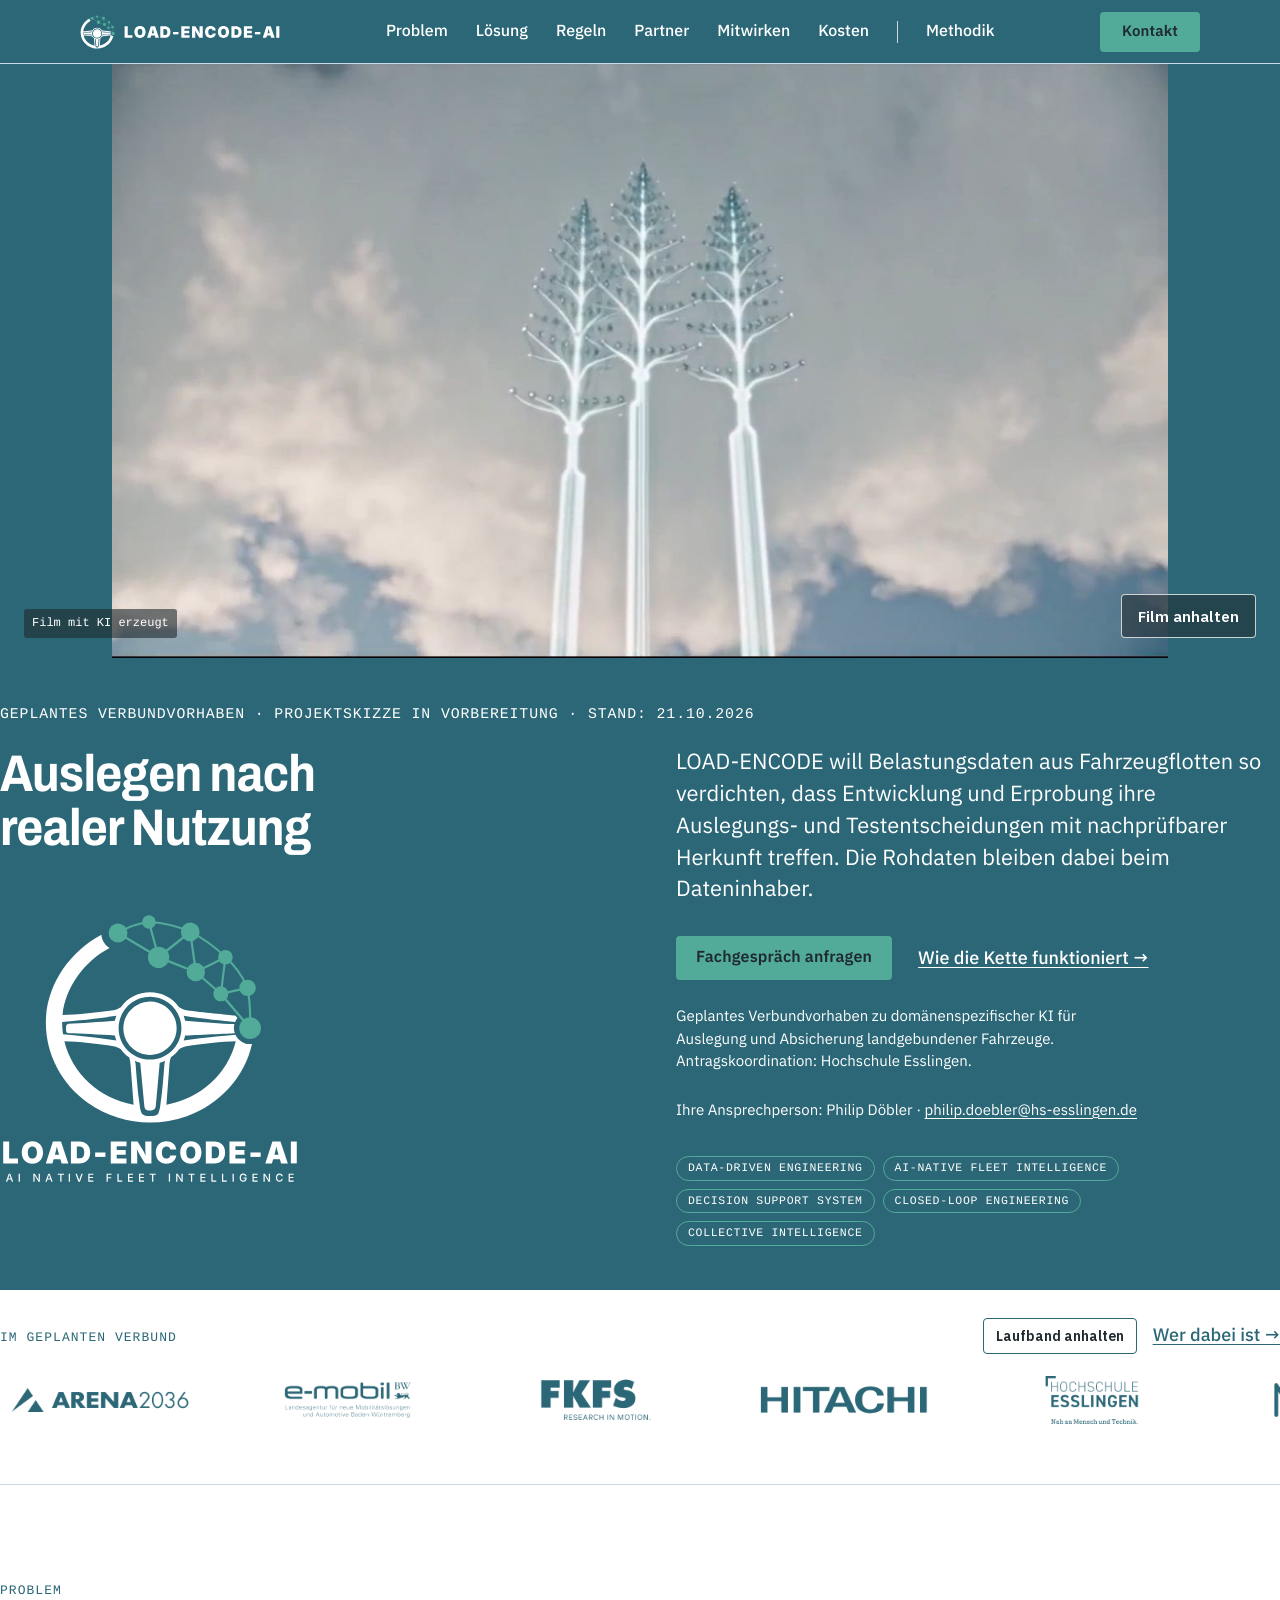
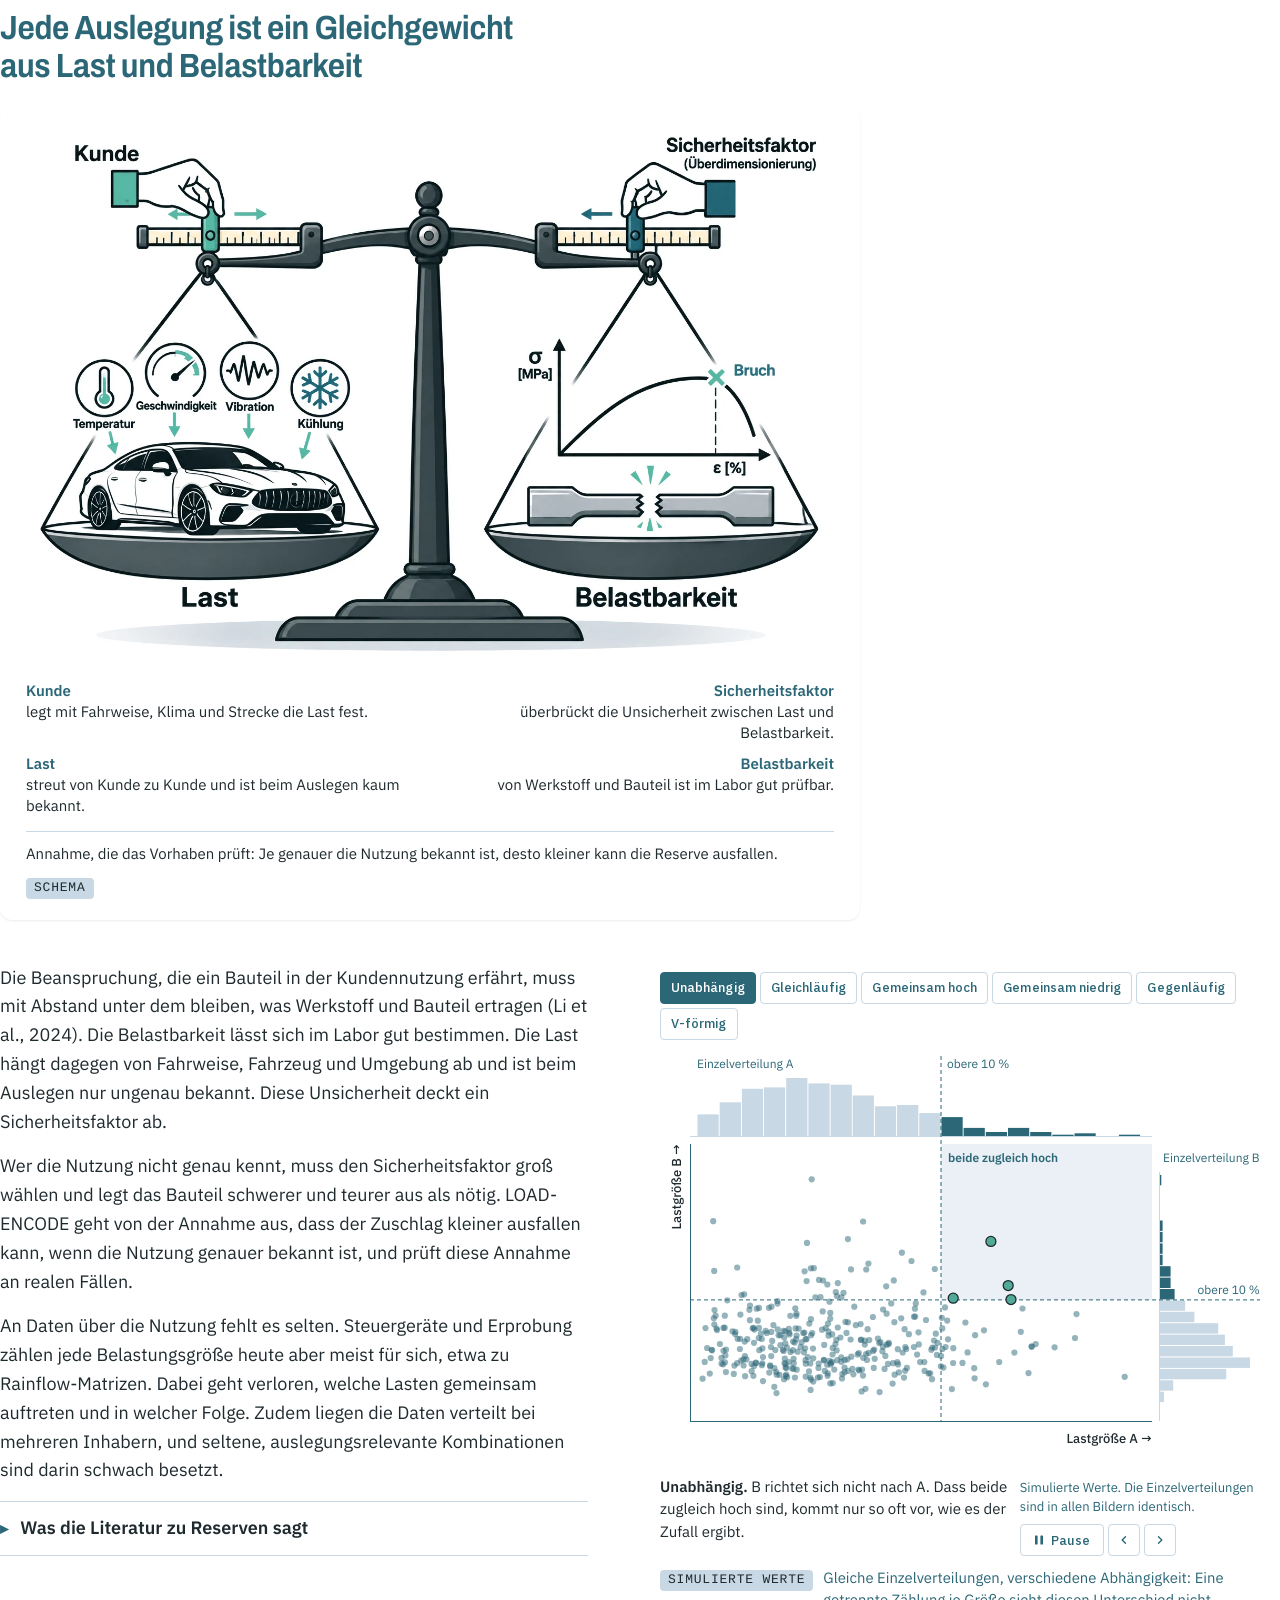
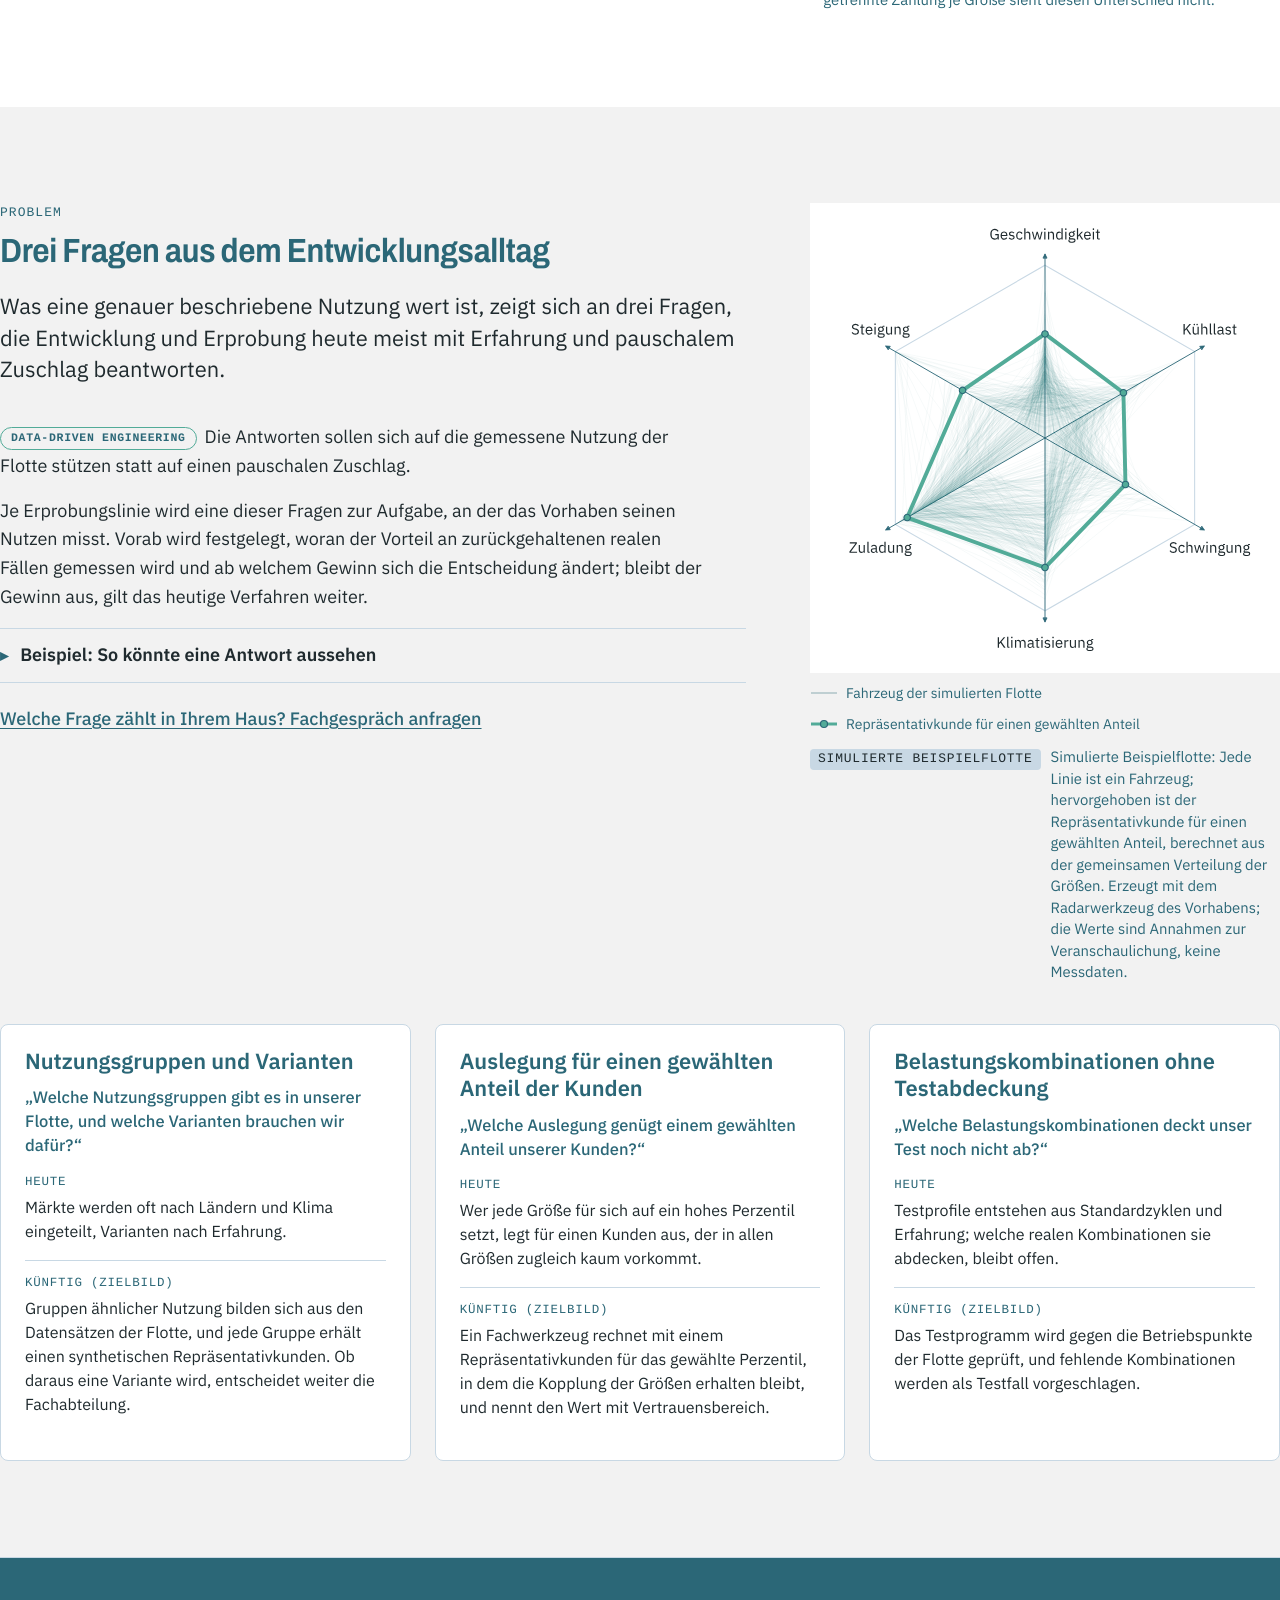
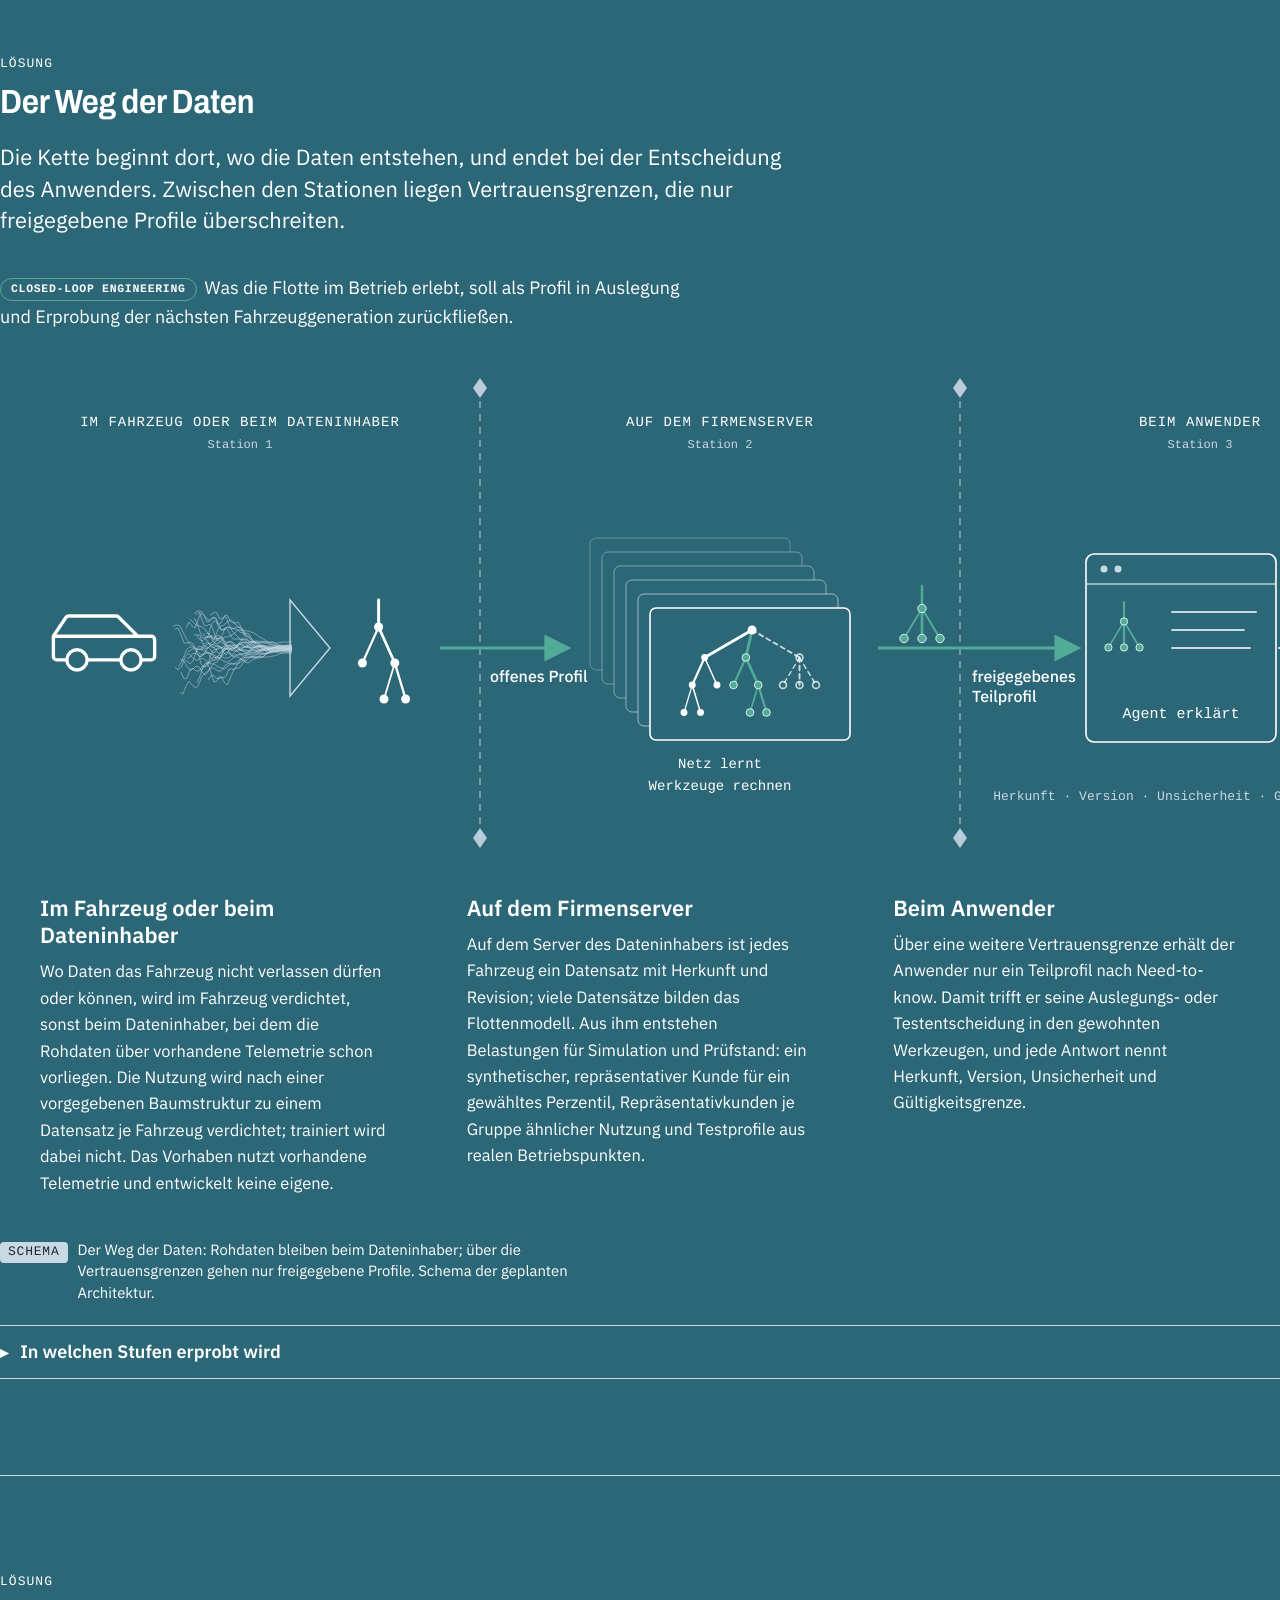
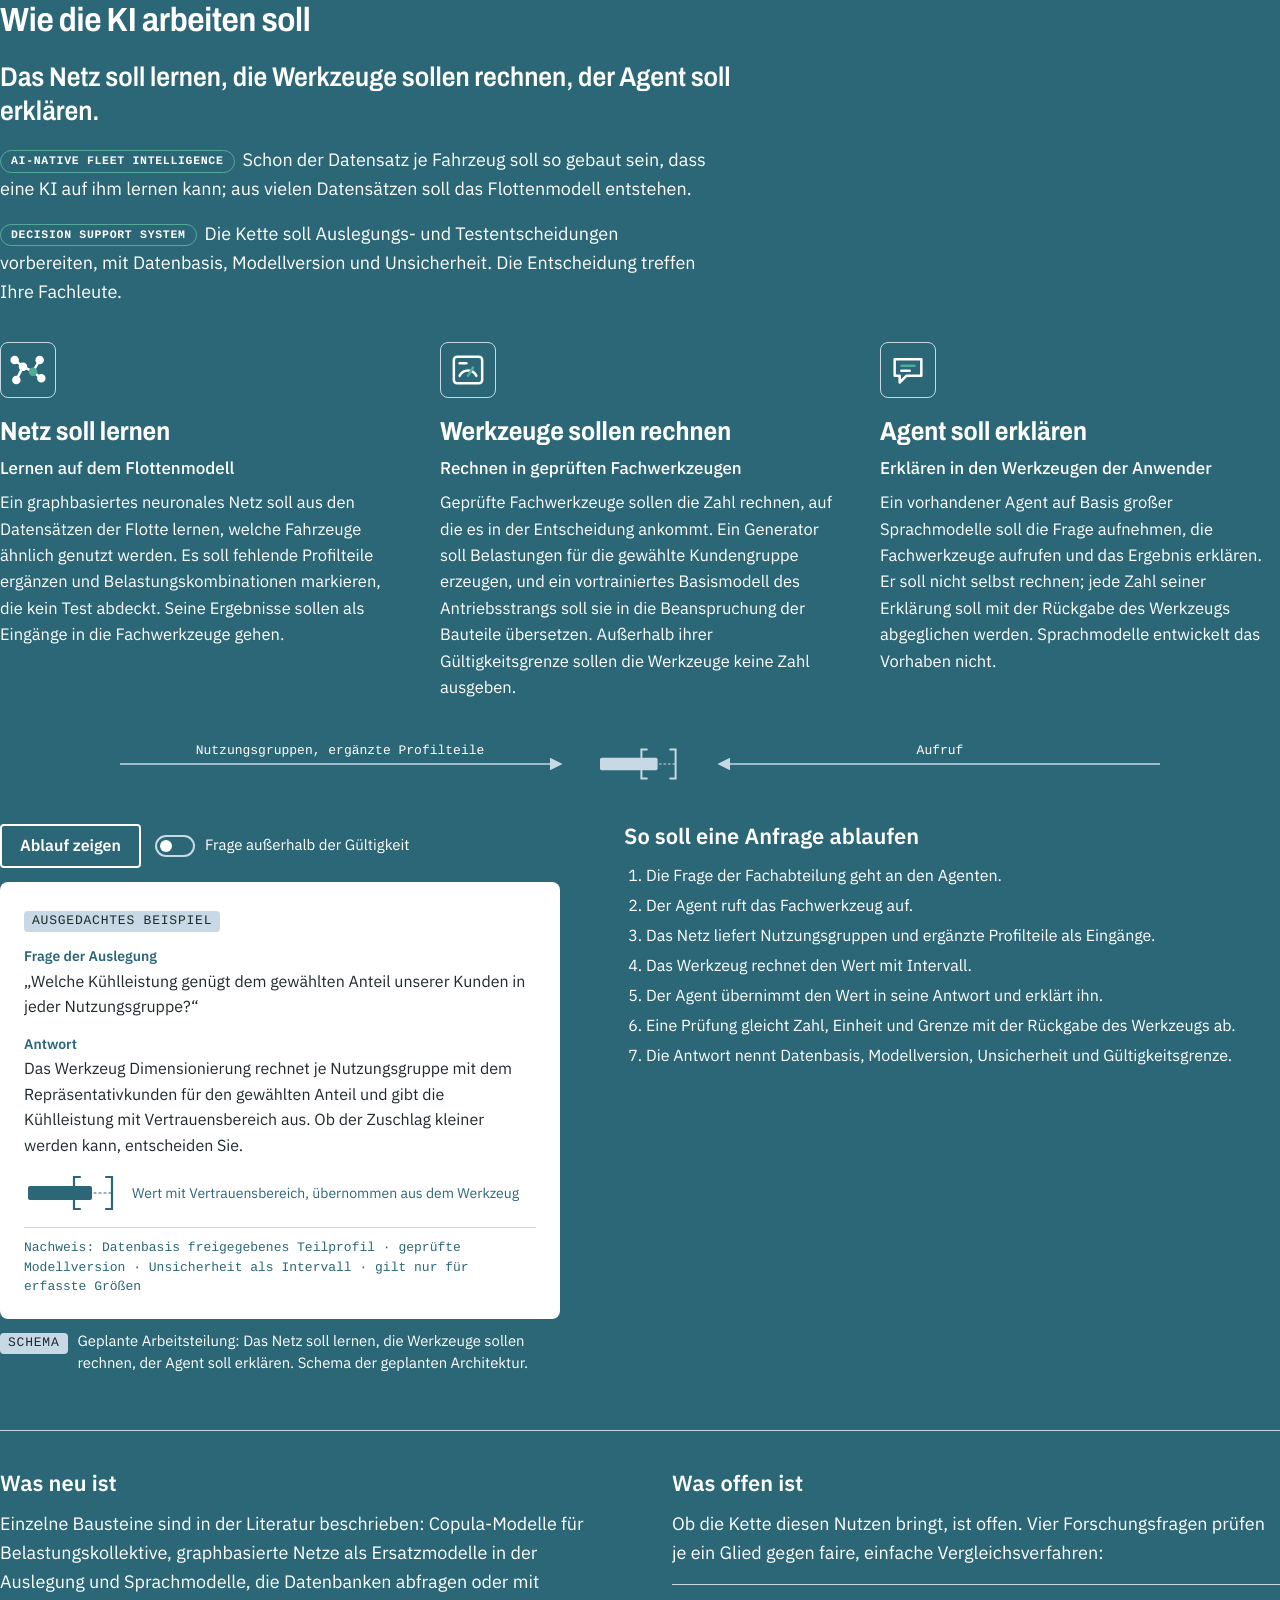
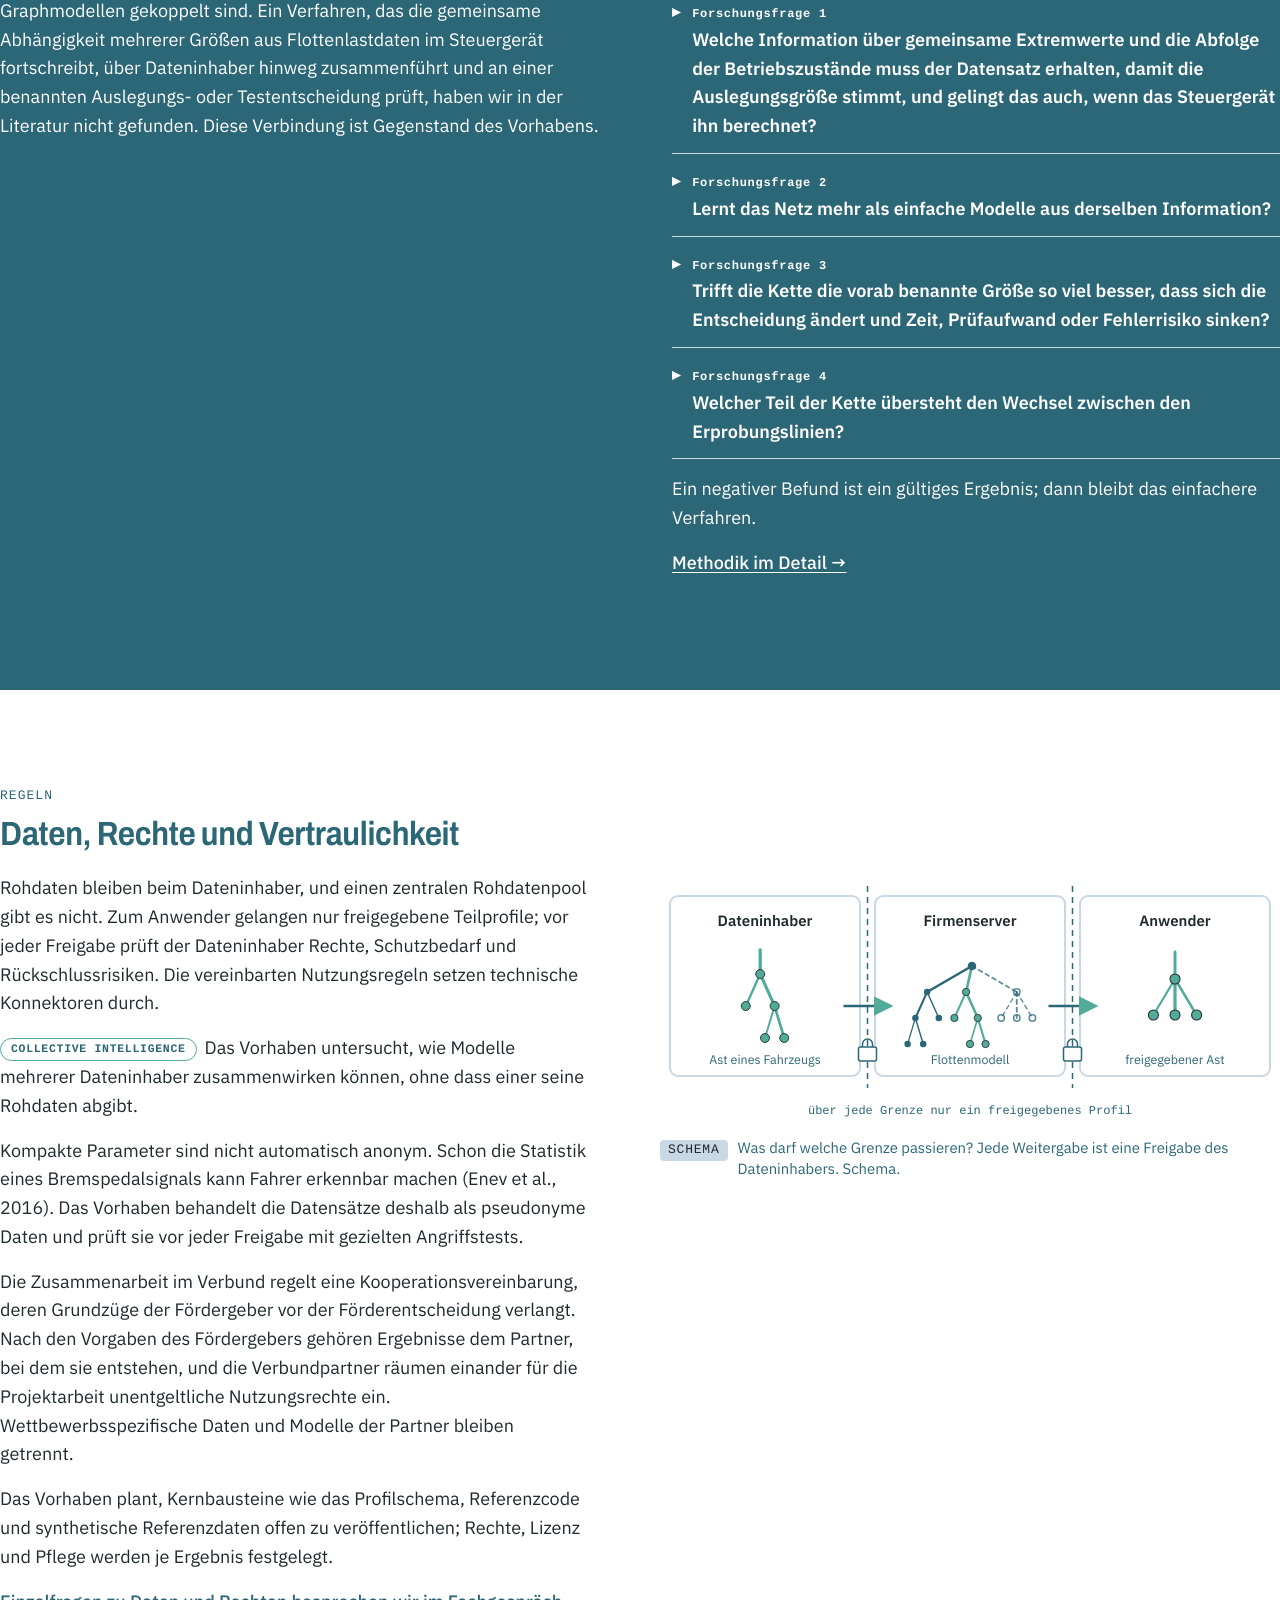
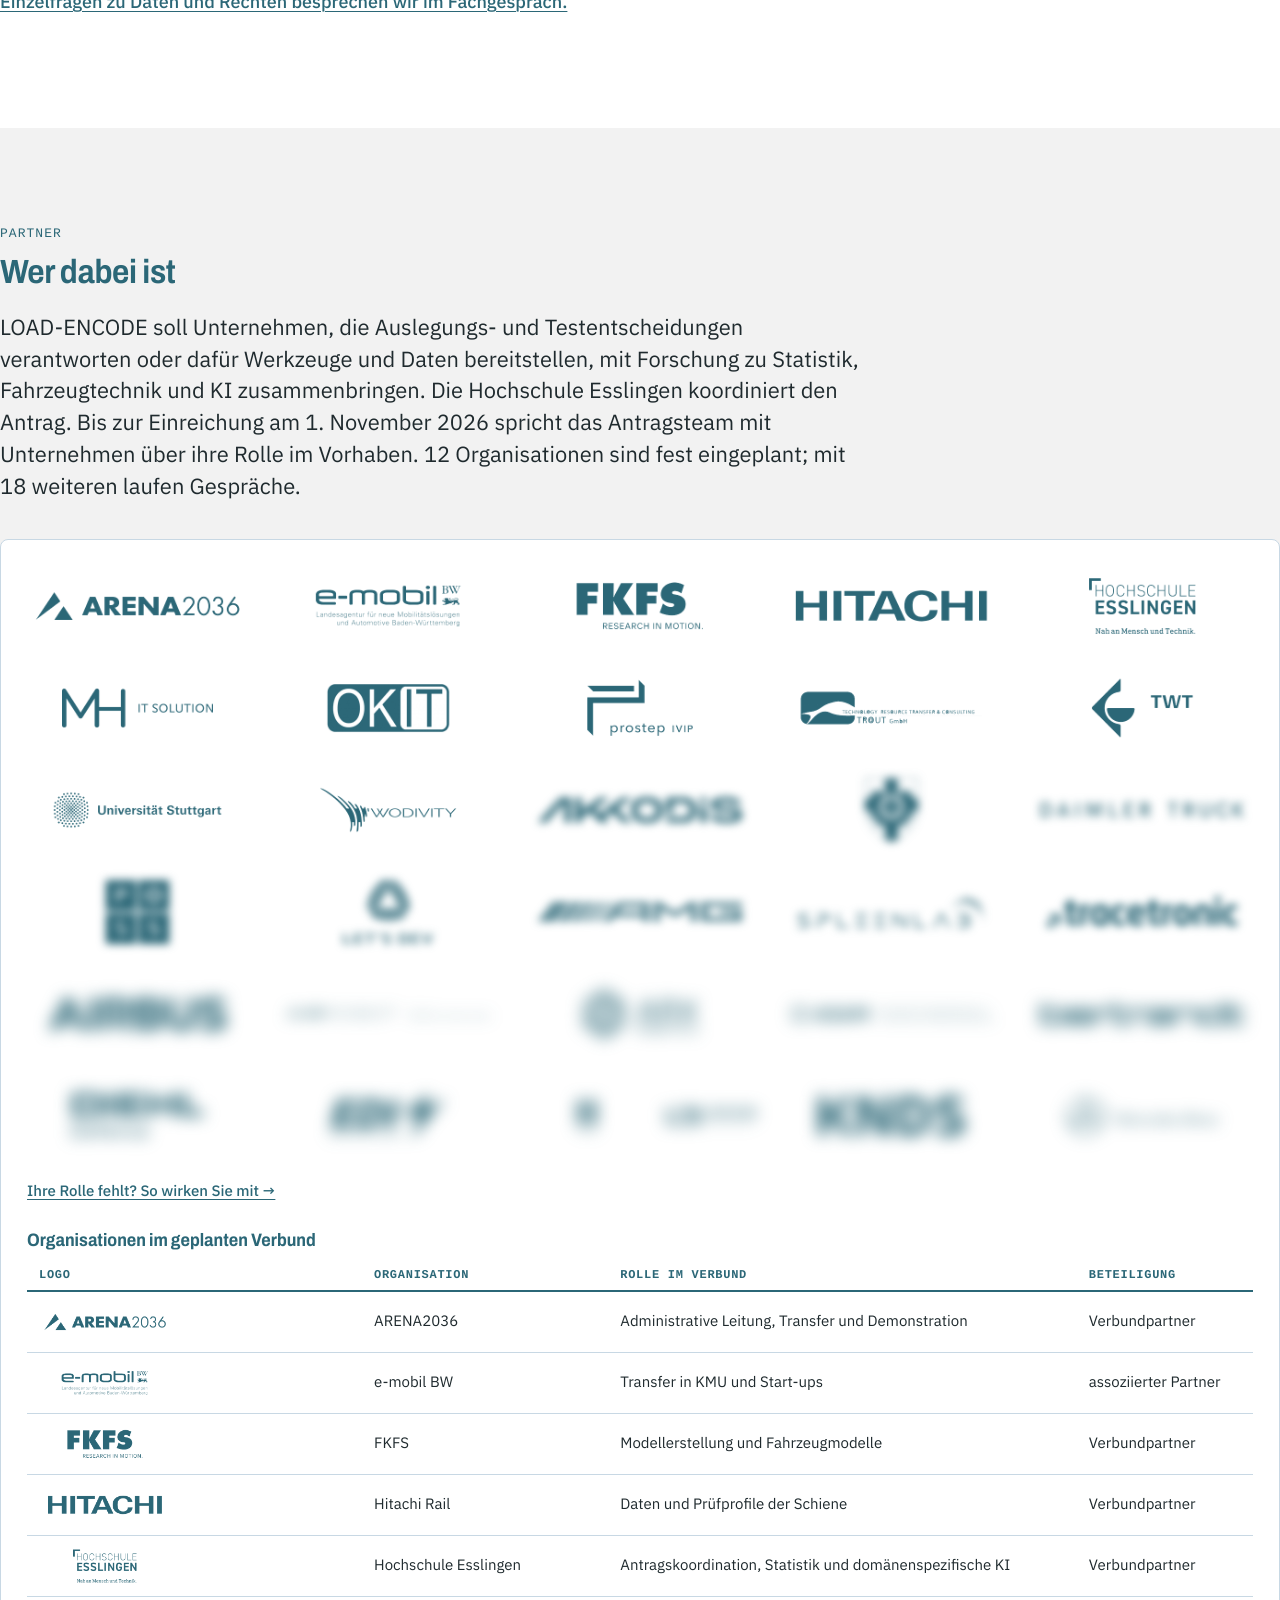
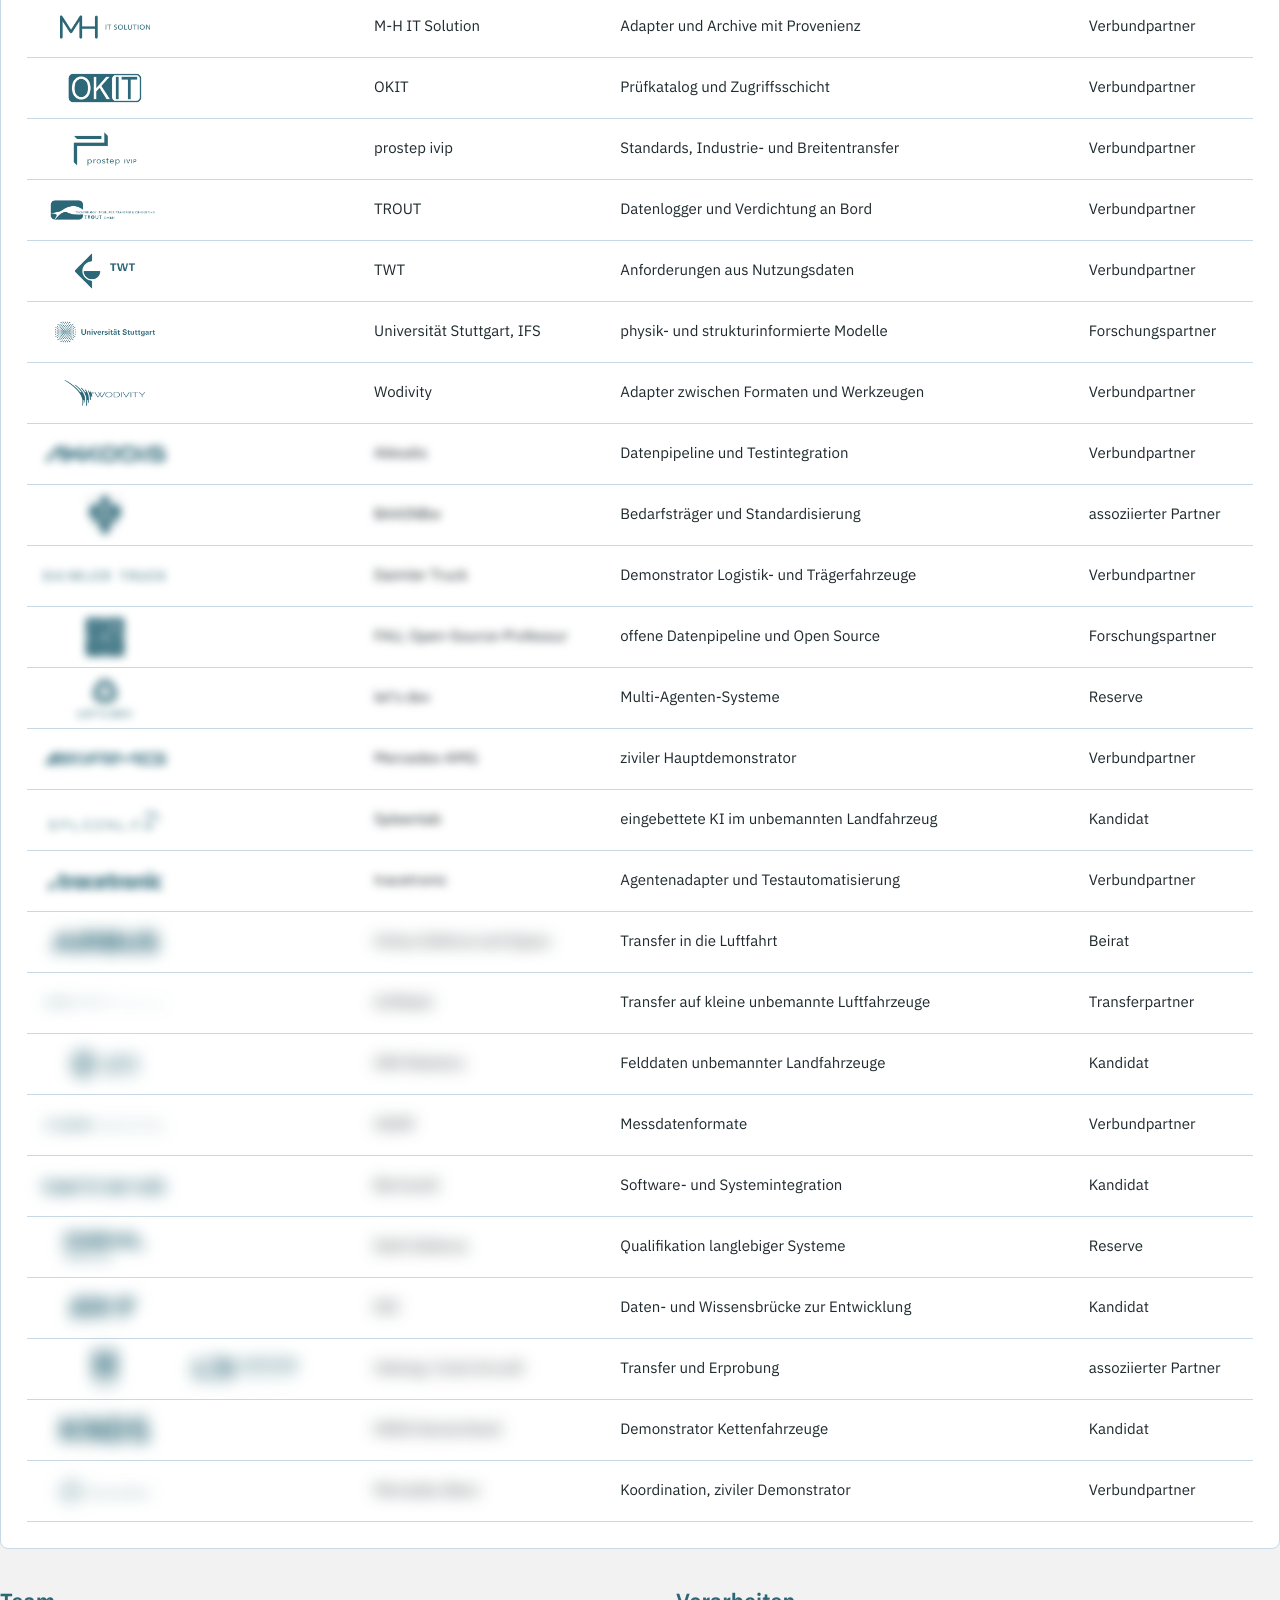
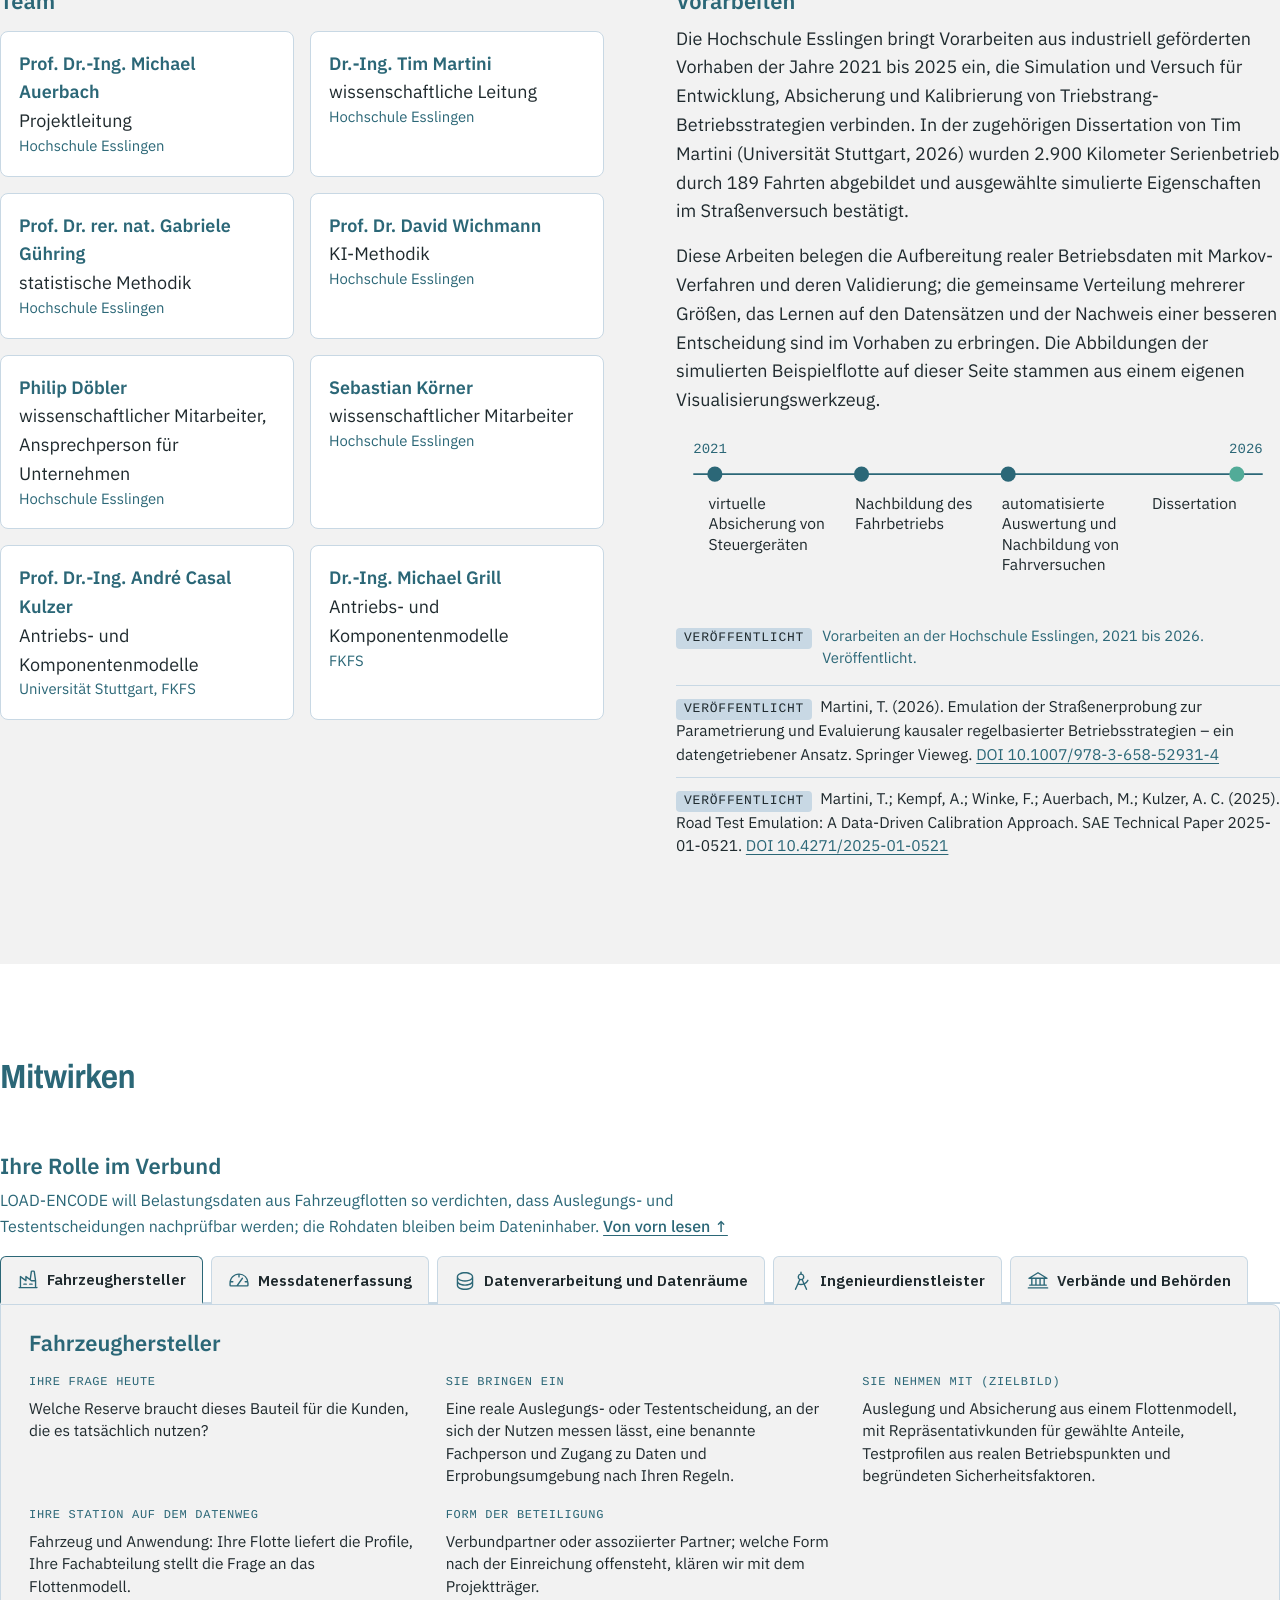
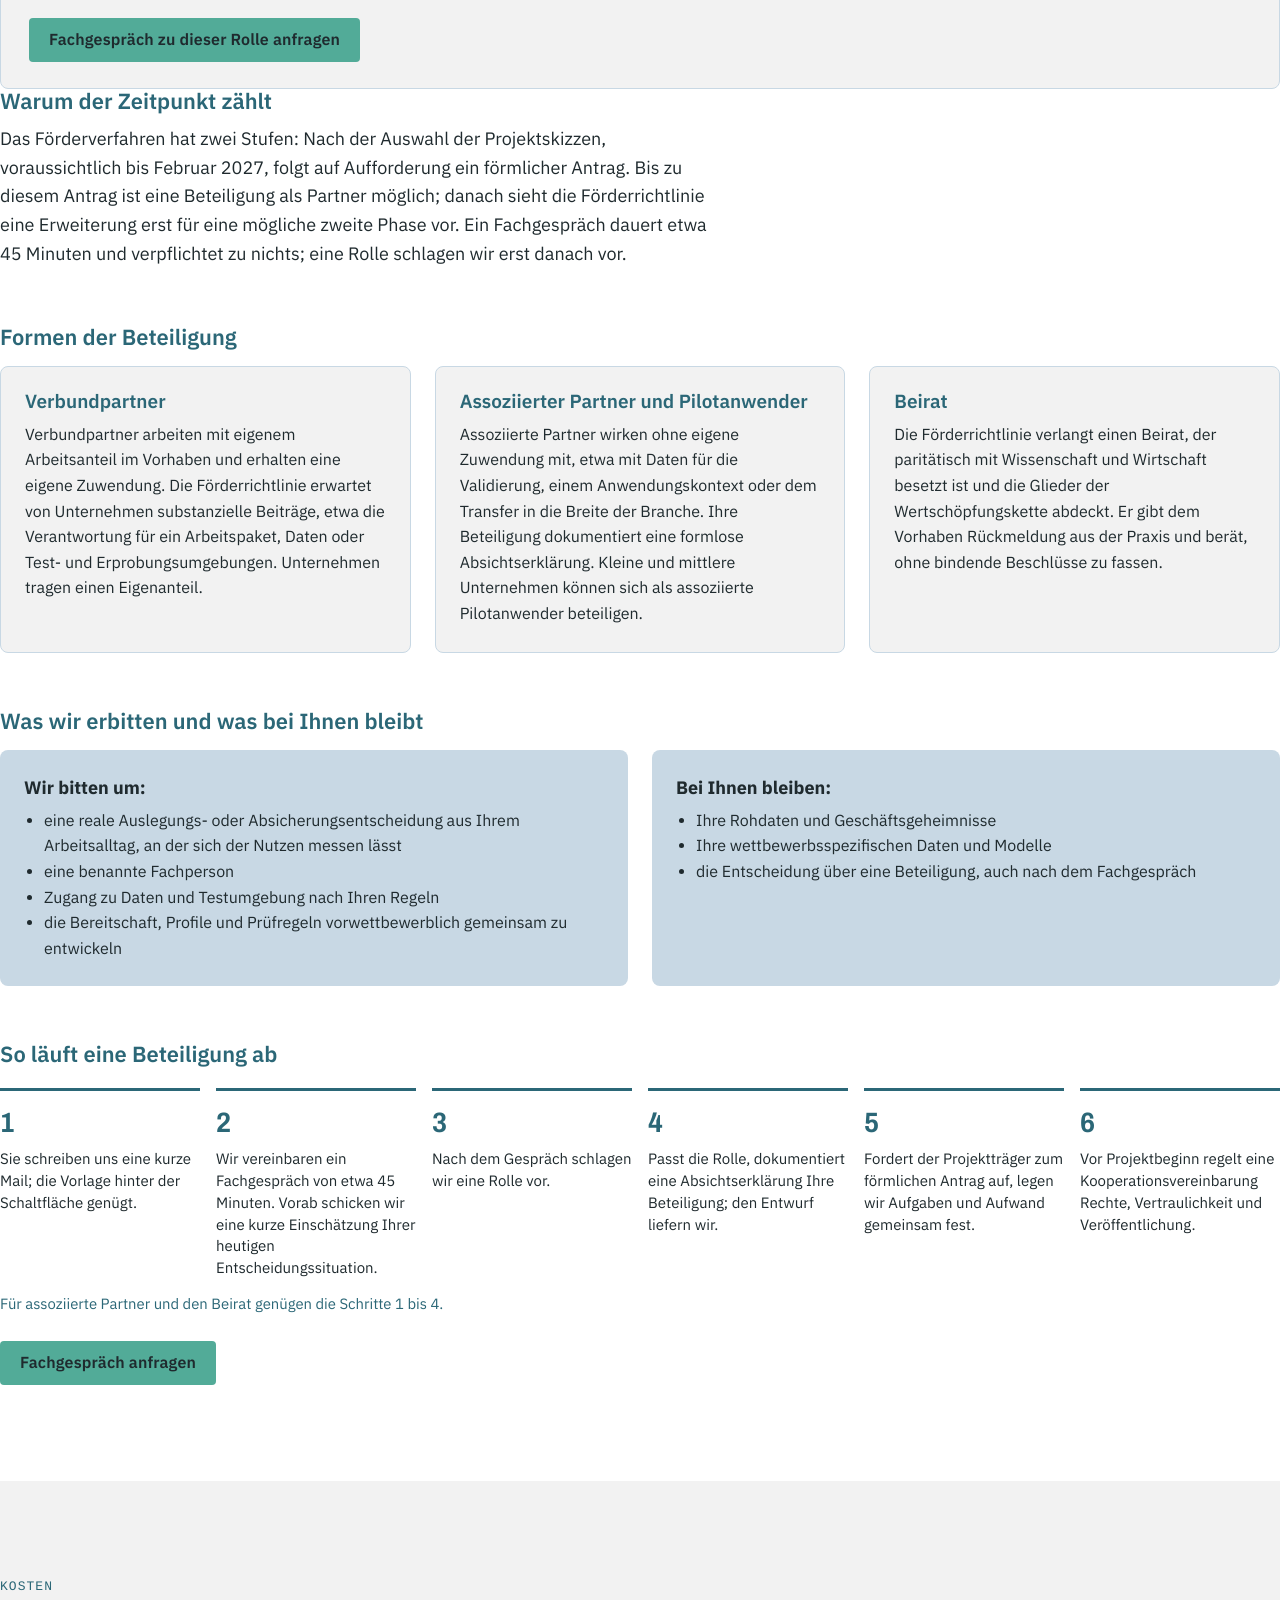
==== commit c3cc7c42: "Logos nach den mündlichen Zusagen vom 21.10.2026" ====
--- a/site/index.html
+++ b/site/index.html
@@ -342,7 +342,7 @@
 <link rel="icon" type="image/svg+xml" href="assets/images/logo/bildmarke_farbig.svg">
 </head>
 <body class="">
-<div class="pg"><span id="seitenanfang"></span><div class="only-d"><header class="kopf stage"><span class="wm logo-kopf"><img src="assets/images/logo/logo_quer_negativ.svg" alt="LOAD-ENCODE-AI" width="200" height="34"></span><nav aria-label="Hauptnavigation"><a href="#ausgangslage">Problem</a><a href="#datenweg">Lösung</a><a href="#daten-und-rechte">Regeln</a><a href="#partner">Partner</a><a href="#mitwirken">Mitwirken</a><a href="#kosten">Kosten</a><span class="nav-trenn" aria-hidden="true"></span><a href="methodik.html">Methodik</a></nav><a class="btn" href="#kontakt">Kontakt</a></header></div><div class="only-m"><header class="kopf-mobil stage"><span class="wm logo-kopf nur-zeichen"><img src="assets/images/logo/bildmarke_negativ.svg" alt="LOAD-ENCODE-AI" width="37" height="36"></span><nav class="m-immer" aria-label="Wichtige Fragen"><a href="#partner">Partner</a><a href="#kosten">Kosten</a><a href="#daten-und-rechte">Regeln</a></nav><div class="r"><a class="btn" href="#kontakt">Kontakt</a><a class="menu" href="#seitennavigation" aria-label="Menü"><svg width="20" height="20" viewBox="0 0 20 20" aria-hidden="true"><path d="M3 5h14M3 10h14M3 15h14" stroke="currentColor" stroke-width="2" stroke-linecap="round"/></svg></a></div></header></div><section class="film" aria-label="Film"><video class="film-video" controls muted loop playsinline preload="metadata" poster="assets/images/film_standbild.jpg" aria-label="Film: Fahrzeuge senden Daten als Lichtsäulen nach oben, über den Wolken werden daraus Bäume; Fachleute betrachten das Ergebnis, zum Schluss erscheint das Logo."><source src="assets/media/film_titelseite.mp4" type="video/mp4"></video><button type="button" class="film-pause" aria-pressed="false">Film anhalten</button><span class="film-hinweis"><span class="lang">Film mit KI erzeugt</span><span class="kurz">Mit KI erzeugt</span></span></section><section class="hero-d stage only-d"><div class="hero-text"><div class="statuszeile">Geplantes Verbundvorhaben · Projektskizze in Vorbereitung · Stand: 13.10.2026</div><h1 class="h1">Auslegen nach realer Nutzung</h1><img class="hero-logo" src="assets/images/logo/logo_negativ.svg" alt="LOAD-ENCODE-AI – AI Native Fleet Intelligence" width="300" height="273"><p class="lead">LOAD-ENCODE will Belastungsdaten aus Fahrzeugflotten so verdichten, dass Entwicklung und Erprobung ihre Auslegungs- und Testentscheidungen mit nachprüfbarer Herkunft treffen. Die Rohdaten bleiben dabei beim Dateninhaber.</p><div class="cta"><a class="btn" href="mailto:philip.doebler@hs-esslingen.de?subject=Fachgespr%C3%A4ch%20LOAD-ENCODE%20(Start)&amp;body=Guten%20Tag%2C%0D%0A%0D%0Awir%20interessieren%20uns%20f%C3%BCr%20ein%20Fachgespr%C3%A4ch%20zu%20LOAD-ENCODE.%0D%0A%0D%0AUnser%20Arbeitsgebiet%3A%20%0D%0AEine%20Frage%20aus%20unserem%20Entwicklungsalltag%2C%20die%20uns%20besch%C3%A4ftigt%3A%20%0D%0AForm%20der%20Beteiligung%2C%20die%20wir%20uns%20vorstellen%20k%C3%B6nnen%20%28Verbundpartner%2C%20assoziierter%20Partner%2C%20Beirat%20oder%20noch%20offen%29%3A%20%0D%0AWie%20wir%20auf%20das%20Vorhaben%20aufmerksam%20geworden%20sind%3A%20%0D%0A%0D%0AMit%20freundlichen%20Gr%C3%BC%C3%9Fen%0D%0A">Fachgespräch anfragen</a><a class="textlink" href="#datenweg">Wie die Kette funktioniert →</a></div><p class="beschr">Geplantes Verbundvorhaben zu domänenspezifischer KI für Auslegung und Absicherung landgebundener Fahrzeuge. Antragskoordination: Hochschule Esslingen.</p><p class="beschr kontakt-zeile">Ihre Ansprechperson: Philip Döbler · <a href="mailto:philip.doebler@hs-esslingen.de">philip.doebler@hs-esslingen.de</a></p><ul class="leitbegriffe" lang="en" aria-label="Leitbegriffe"><li>Data-Driven Engineering</li><li>AI-Native Fleet Intelligence</li><li>Decision Support System</li><li>Closed-Loop Engineering</li><li>Collective Intelligence</li></ul></div></section><section class="hero-m stage only-m"><div class="hero-text"><div class="statuszeile">Geplantes Verbundvorhaben · Projektskizze in Vorbereitung · Stand: 13.10.2026</div><h1 class="h1">Auslegen nach realer Nutzung</h1><p class="lead">LOAD-ENCODE will Belastungsdaten aus Fahrzeugflotten so verdichten, dass Entwicklung und Erprobung ihre Auslegungs- und Testentscheidungen mit nachprüfbarer Herkunft treffen. Die Rohdaten bleiben dabei beim Dateninhaber.</p><div class="cta"><a class="btn" href="mailto:philip.doebler@hs-esslingen.de?subject=Fachgespr%C3%A4ch%20LOAD-ENCODE%20(Start)&amp;body=Guten%20Tag%2C%0D%0A%0D%0Awir%20interessieren%20uns%20f%C3%BCr%20ein%20Fachgespr%C3%A4ch%20zu%20LOAD-ENCODE.%0D%0A%0D%0AUnser%20Arbeitsgebiet%3A%20%0D%0AEine%20Frage%20aus%20unserem%20Entwicklungsalltag%2C%20die%20uns%20besch%C3%A4ftigt%3A%20%0D%0AForm%20der%20Beteiligung%2C%20die%20wir%20uns%20vorstellen%20k%C3%B6nnen%20%28Verbundpartner%2C%20assoziierter%20Partner%2C%20Beirat%20oder%20noch%20offen%29%3A%20%0D%0AWie%20wir%20auf%20das%20Vorhaben%20aufmerksam%20geworden%20sind%3A%20%0D%0A%0D%0AMit%20freundlichen%20Gr%C3%BC%C3%9Fen%0D%0A">Fachgespräch anfragen</a><a class="textlink" href="#datenweg">Wie die Kette funktioniert →</a></div><p class="beschr">Geplantes Verbundvorhaben zu domänenspezifischer KI für Auslegung und Absicherung landgebundener Fahrzeuge. Antragskoordination: Hochschule Esslingen.</p><p class="beschr kontakt-zeile">Ihre Ansprechperson: Philip Döbler · <a href="mailto:philip.doebler@hs-esslingen.de">philip.doebler@hs-esslingen.de</a></p><ul class="leitbegriffe" lang="en" aria-label="Leitbegriffe"><li>Data-Driven Engineering</li><li>AI-Native Fleet Intelligence</li><li>Decision Support System</li><li>Closed-Loop Engineering</li><li>Collective Intelligence</li></ul></div></section><section class="partnerband" id="partner-band"><div class="wrap"><div class="pb-kopf"><p class="ueberzeile">Im geplanten Verbund</p><div class="rechts"><button type="button" class="pb-lauf-knopf" aria-pressed="false">Laufband anhalten</button><a class="textlink" href="#partner">Wer dabei ist →</a></div></div><div class="pb-lauf" aria-label="Logos im geplanten Verbund"><div class="spur"><div class="lg fest"><img src="assets/images/partner/dunkel/ORG-ARENA2036.png" alt="ARENA2036"></div><div class="lg fest"><img src="assets/images/partner/dunkel/ORG-FKFS.png" alt="FKFS"></div><div class="lg fest"><img src="assets/images/partner/dunkel/ORG-HITACHI-RAIL.png" alt="Hitachi Rail"></div><div class="lg fest"><img src="assets/images/partner/dunkel/ORG-HSE.png" alt="Hochschule Esslingen"></div><div class="lg fest"><img src="assets/images/partner/dunkel/ORG-OKIT.png" alt="OKIT"></div><div class="lg fest"><img src="assets/images/partner/dunkel/ORG-TROUT.png" alt="TROUT"></div><div class="lg fest"><img src="assets/images/partner/dunkel/ORG-TWT.png" alt="TWT"></div><div class="lg fest"><img src="assets/images/partner/dunkel/ORG-WODIVITY.png" alt="Wodivity"></div><div class="lg s2"><img src="assets/images/partner/dunkel/ORG-AKKODIS.png" alt=""></div><div class="lg s2"><img src="assets/images/partner/dunkel/ORG-BAAINBW.png" alt=""></div><div class="lg s2"><img src="assets/images/partner/dunkel/ORG-DAIMLERTRUCK-DEFENCE.png" alt=""></div><div class="lg s2"><img src="assets/images/partner/dunkel/ORG-EMOBILBW.png" alt=""></div><div class="lg s2"><img src="assets/images/partner/dunkel/ORG-MHIT.png" alt=""></div><div class="lg s2"><img src="assets/images/partner/dunkel/ORG-AMG.png" alt=""></div><div class="lg s2"><img src="assets/images/partner/dunkel/ORG-PROSTEP.png" alt=""></div><div class="lg s2"><img src="assets/images/partner/dunkel/ORG-SPLEENLAB.png" alt=""></div><div class="lg s2"><img src="assets/images/partner/dunkel/ORG-TRACETRONIC.png" alt=""></div><div class="lg s2"><img src="assets/images/partner/dunkel/ORG-IFS.png" alt=""></div><div class="lg s4"><img src="assets/images/partner/dunkel/ORG-AIRBUS.png" alt=""></div><div class="zweit" style="display:contents" aria-hidden="true"><div class="lg fest"><img src="assets/images/partner/dunkel/ORG-ARENA2036.png" alt=""></div><div class="lg fest"><img src="assets/images/partner/dunkel/ORG-FKFS.png" alt=""></div><div class="lg fest"><img src="assets/images/partner/dunkel/ORG-HITACHI-RAIL.png" alt=""></div><div class="lg fest"><img src="assets/images/partner/dunkel/ORG-HSE.png" alt=""></div><div class="lg fest"><img src="assets/images/partner/dunkel/ORG-OKIT.png" alt=""></div><div class="lg fest"><img src="assets/images/partner/dunkel/ORG-TROUT.png" alt=""></div><div class="lg fest"><img src="assets/images/partner/dunkel/ORG-TWT.png" alt=""></div><div class="lg fest"><img src="assets/images/partner/dunkel/ORG-WODIVITY.png" alt=""></div><div class="lg s2"><img src="assets/images/partner/dunkel/ORG-AKKODIS.png" alt=""></div><div class="lg s2"><img src="assets/images/partner/dunkel/ORG-BAAINBW.png" alt=""></div><div class="lg s2"><img src="assets/images/partner/dunkel/ORG-DAIMLERTRUCK-DEFENCE.png" alt=""></div><div class="lg s2"><img src="assets/images/partner/dunkel/ORG-EMOBILBW.png" alt=""></div><div class="lg s2"><img src="assets/images/partner/dunkel/ORG-MHIT.png" alt=""></div><div class="lg s2"><img src="assets/images/partner/dunkel/ORG-AMG.png" alt=""></div><div class="lg s2"><img src="assets/images/partner/dunkel/ORG-PROSTEP.png" alt=""></div><div class="lg s2"><img src="assets/images/partner/dunkel/ORG-SPLEENLAB.png" alt=""></div><div class="lg s2"><img src="assets/images/partner/dunkel/ORG-TRACETRONIC.png" alt=""></div><div class="lg s2"><img src="assets/images/partner/dunkel/ORG-IFS.png" alt=""></div><div class="lg s4"><img src="assets/images/partner/dunkel/ORG-AIRBUS.png" alt=""></div></div></div></div><div></div></div></section><section class="sec" id="ausgangslage"><div class="wrap"><p class="ueberzeile">Problem</p><h2 class="h2">Jede Auslegung ist ein Gleichgewicht aus Last und Belastbarkeit</h2><div class="waage-zeile"><figure class="waage-fig panel hell"><img src="assets/images/waage/waage_palette.webp" width="1536" height="1024" alt="Auslegungswaage: Links verschiebt der Kunde das Laufgewicht der Last; in der Schale steht ein Fahrzeug mit den Einflüssen Temperatur, Geschwindigkeit, Vibration und Kühlung. Rechts verschiebt der Sicherheitsfaktor das Laufgewicht der Belastbarkeit; in der Schale liegt eine Zugprobe mit Spannungs-Dehnungs-Kurve bis zum Bruch."><ul class="waage-legende"><li><b>Kunde</b>legt mit Fahrweise, Klima und Strecke die Last fest.</li><li><b>Sicherheitsfaktor</b>überbrückt die Unsicherheit zwischen Last und Belastbarkeit.</li><li><b>Last</b>streut von Kunde zu Kunde und ist beim Auslegen kaum bekannt.</li><li><b>Belastbarkeit</b>von Werkstoff und Bauteil ist im Labor gut prüfbar.</li></ul><p class="waage-annahme">Annahme, die das Vorhaben prüft: Je genauer die Nutzung bekannt ist, desto kleiner kann die Reserve ausfallen.</p><span class="status-label">Schema</span></figure></div><div class="g2"><div><p class="t">Die Beanspruchung, die ein Bauteil in der Kundennutzung erfährt, muss mit Abstand unter dem bleiben, was Werkstoff und Bauteil ertragen (Li et al., 2024). Die Belastbarkeit lässt sich im Labor gut bestimmen. Die Last hängt dagegen von Fahrweise, Fahrzeug und Umgebung ab und ist beim Auslegen nur ungenau bekannt. Diese Unsicherheit deckt ein Sicherheitsfaktor ab.</p><p class="t">Wer die Nutzung nicht genau kennt, muss den Sicherheitsfaktor groß wählen und legt das Bauteil schwerer und teurer aus als nötig. LOAD-ENCODE geht von der Annahme aus, dass der Zuschlag kleiner ausfallen kann, wenn die Nutzung genauer bekannt ist, und prüft diese Annahme an realen Fällen.</p><p class="t">An Daten über die Nutzung fehlt es selten. Steuergeräte und Erprobung zählen jede Belastungsgröße heute aber meist für sich, etwa zu Rainflow-Matrizen. Dabei geht verloren, welche Lasten gemeinsam auftreten und in welcher Folge. Zudem liegen die Daten verteilt bei mehreren Inhabern, und seltene, auslegungsrelevante Kombinationen sind darin schwach besetzt.</p><details class="auf"><summary>Was die Literatur zu Reserven sagt</summary><p>In einer Auswertung von Kundenkollektiven, die Steuergeräte selbst zählen, lagen rund 95 Prozent des Fahrbetriebs unter 130 km/h und zwischen −2 und 2 m/s²; Antriebe sind dennoch oft für seltene Spitzen ausgelegt (Mieth et al., 2022). In einem untersuchten Industriefall werden von 20 bis 30 Varianten eines Produkts drei bis vier gebaut und erprobt, und Zuverlässigkeitstests dauern Monate (Tahera et al., 2019). Eine bezifferte Einsparung durch kleinere Reserven nennt keine der zitierten Quellen; sie ist die Hypothese, die das Vorhaben prüft.</p></details></div><div style="padding-top:8px"><figure class=""><div class="g04" data-g04></div><figcaption><span class="status-label">Simulierte Werte</span><span class="caption">Gleiche Einzelverteilungen, verschiedene Abhängigkeit: Eine getrennte Zählung je Größe sieht diesen Unterschied nicht.</span></figcaption></figure></div></div></div></section><section class="sec alt" id="drei-fragen"><div class="wrap"><div class="fragen-top"><div><p class="ueberzeile">Problem</p><h2 class="h2">Drei Fragen aus dem Entwicklungsalltag</h2><p class="intro">Was eine genauer beschriebene Nutzung wert ist, zeigt sich an drei Fragen, die Entwicklung und Erprobung heute meist mit Erfahrung und pauschalem Zuschlag beantworten.</p><p class="t lb-satz"><span class="lb" lang="en">Data-Driven Engineering</span>Die Antworten sollen sich auf die gemessene Nutzung der Flotte stützen statt auf einen pauschalen Zuschlag.</p><p class="t">Je Erprobungslinie wird eine dieser Fragen zur Aufgabe, an der das Vorhaben seinen Nutzen misst. Vorab wird festgelegt, woran der Vorteil an zurückgehaltenen realen Fällen gemessen wird und ab welchem Gewinn sich die Entscheidung ändert; bleibt der Gewinn aus, gilt das heutige Verfahren weiter.</p><details class="auf"><summary>Beispiel: So könnte eine Antwort aussehen</summary><p><span class="status-label">Ausgedachtes Beispiel, kein Ergebnis des Vorhabens.</span></p><p>Frage der Auslegung: „Welche Kühlleistung genügt dem gewählten Anteil unserer Kunden in jeder Nutzungsgruppe?“</p><p>Antwort: „Das Werkzeug Dimensionierung rechnet je Nutzungsgruppe mit dem Repräsentativkunden für den gewählten Anteil und gibt die Kühlleistung mit Vertrauensbereich aus. Ob der Sicherheitsfaktor kleiner ausfallen kann, entscheiden Sie.“</p><p>Nachweis: Datenbasis freigegebenes Teilprofil · geprüfte Modellversion · Unsicherheit als Intervall · gilt nur für erfasste Größen.</p></details><p style="margin-top:22px"><a href="mailto:philip.doebler@hs-esslingen.de?subject=Fachgespr%C3%A4ch%20LOAD-ENCODE%20(Frage)&amp;body=Guten%20Tag%2C%0D%0A%0D%0Awir%20interessieren%20uns%20f%C3%BCr%20ein%20Fachgespr%C3%A4ch%20zu%20LOAD-ENCODE.%0D%0A%0D%0AUnser%20Arbeitsgebiet%3A%20%0D%0AEine%20Frage%20aus%20unserem%20Entwicklungsalltag%2C%20die%20uns%20besch%C3%A4ftigt%3A%20%0D%0AForm%20der%20Beteiligung%2C%20die%20wir%20uns%20vorstellen%20k%C3%B6nnen%20%28Verbundpartner%2C%20assoziierter%20Partner%2C%20Beirat%20oder%20noch%20offen%29%3A%20%0D%0AWie%20wir%20auf%20das%20Vorhaben%20aufmerksam%20geworden%20sind%3A%20%0D%0A%0D%0AMit%20freundlichen%20Gr%C3%BC%C3%9Fen%0D%0A" class="textlink">Welche Frage zählt in Ihrem Haus? Fachgespräch anfragen</a></p></div><div><figure class=""><img class="radar" src="assets/images/g05_radar/g05_radar.svg" width="470" height="470" alt="Radardiagramm einer simulierten Flotte über sechs Größen: Geschwindigkeit, Kühllast, Schwingung, Klimatisierung, Zuladung und Steigung. Jede dünne Linie ist ein Fahrzeug; hervorgehoben ist der Repräsentativkunde für einen gewählten Anteil der Flotte, der auf jeder Achse weit außen liegt."><div class="legend"><span><svg width="28" height="10" aria-hidden="true"><path d="M1 5 H27" stroke="var(--p-struktur)" stroke-opacity="0.35" stroke-width="1.5"/></svg>Fahrzeug der simulierten Flotte</span><span><svg width="28" height="10" aria-hidden="true"><path d="M1 5 H27" stroke="var(--p-akzent)" stroke-width="3"/><circle cx="14" cy="5" r="3.5" fill="var(--p-akzent)" stroke="var(--p-struktur)" stroke-width="1.2"/></svg>Repräsentativkunde für einen gewählten Anteil</span></div><figcaption><span class="status-label">Simulierte Beispielflotte</span><span class="caption">Simulierte Beispielflotte: Jede Linie ist ein Fahrzeug; hervorgehoben ist der Repräsentativkunde für einen gewählten Anteil, berechnet aus der gemeinsamen Verteilung der Größen. Erzeugt mit dem Radarwerkzeug des Vorhabens; die Werte sind Annahmen zur Veranschaulichung, keine Messdaten.</span></figcaption></figure></div></div><div class="cards3"><article class="card qcard"><h3 class="h3">Nutzungsgruppen und Varianten</h3><p class="q">„Welche Nutzungsgruppen gibt es in unserer Flotte, und welche Varianten brauchen wir dafür?“</p><div class="k">Heute</div><p>Märkte werden oft nach Ländern und Klima eingeteilt, Varianten nach Erfahrung.</p><div class="zb"><div class="k">Künftig (Zielbild)</div><p>Gruppen ähnlicher Nutzung bilden sich aus den Datensätzen der Flotte, und jede Gruppe erhält einen synthetischen Repräsentativkunden. Ob daraus eine Variante wird, entscheidet weiter die Fachabteilung.</p></div></article><article class="card qcard"><h3 class="h3">Auslegung für einen gewählten Anteil der Kunden</h3><p class="q">„Welche Auslegung genügt einem gewählten Anteil unserer Kunden?“</p><div class="k">Heute</div><p>Wer jede Größe für sich auf ein hohes Perzentil setzt, legt für einen Kunden aus, der in allen Größen zugleich kaum vorkommt.</p><div class="zb"><div class="k">Künftig (Zielbild)</div><p>Ein Fachwerkzeug rechnet mit einem Repräsentativkunden für das gewählte Perzentil, in dem die Kopplung der Größen erhalten bleibt, und nennt den Wert mit Vertrauensbereich.</p></div></article><article class="card qcard"><h3 class="h3">Belastungskombinationen ohne Testabdeckung</h3><p class="q">„Welche Belastungskombinationen deckt unser Test noch nicht ab?“</p><div class="k">Heute</div><p>Testprofile entstehen aus Standardzyklen und Erfahrung; welche realen Kombinationen sie abdecken, bleibt offen.</p><div class="zb"><div class="k">Künftig (Zielbild)</div><p>Das Testprogramm wird gegen die Betriebspunkte der Flotte geprüft, und fehlende Kombinationen werden als Testfall vorgeschlagen.</p></div></article></div></div></section><section class="sec stage" id="datenweg"><div class="wrap"><p class="ueberzeile">Lösung</p><h2 class="h2">Der Weg der Daten</h2><p class="intro">Die Kette beginnt dort, wo die Daten entstehen, und endet bei der Entscheidung des Anwenders. Zwischen den Stationen liegen Vertrauensgrenzen, die nur freigegebene Profile überschreiten.</p><p class="t lb-satz"><span class="lb" lang="en">Closed-Loop Engineering</span>Was die Flotte im Betrieb erlebt, soll als Profil in Auslegung und Erprobung der nächsten Fahrzeuggeneration zurückfließen.</p></div><div class="only-d weg-svg"><svg viewBox="0 0 1440 520" width="1440" role="img" aria-label="Kette aus drei Stationen: Im Fahrzeug entsteht ein kleiner Ast als Profil, auf dem Firmenserver wird er an das Flottenmodell angehängt, zum Anwender geht nur ein herausgelöster Ast als freigegebenes Teilprofil."><defs><marker id="dwPfeil" viewBox="0 0 10 10" refX="8" refY="5" markerWidth="9" markerHeight="9" orient="auto"><path d="M0 0 L10 5 L0 10 Z" fill="var(--gd-neu)"/></marker></defs><line x1="480" y1="40" x2="480" y2="490" stroke="var(--gd-kontext)" stroke-width="1.2" stroke-dasharray="7 6" opacity="0.75"/><path d="M473 40 L480 30 L487 40 L480 50 Z M473 490 L480 480 L487 490 L480 500 Z" fill="var(--gd-kontext)" opacity="0.9"/><line x1="960" y1="40" x2="960" y2="490" stroke="var(--gd-kontext)" stroke-width="1.2" stroke-dasharray="7 6" opacity="0.75"/><path d="M953 40 L960 30 L967 40 L960 50 Z M953 490 L960 480 L967 490 L960 500 Z" fill="var(--gd-kontext)" opacity="0.9"/><text class="svg-mono" x="240" y="78" text-anchor="middle" font-size="14" letter-spacing="1" fill="var(--gd-text)" opacity="1.0">IM FAHRZEUG ODER BEIM DATENINHABER</text><text class="svg-mono" x="240" y="100" text-anchor="middle" font-size="12" fill="var(--gd-kontext)" opacity="1.0">Station 1</text><text class="svg-mono" x="720" y="78" text-anchor="middle" font-size="14" letter-spacing="1" fill="var(--gd-text)" opacity="1.0">AUF DEM FIRMENSERVER</text><text class="svg-mono" x="720" y="100" text-anchor="middle" font-size="12" fill="var(--gd-kontext)" opacity="1.0">Station 2</text><text class="svg-mono" x="1200" y="78" text-anchor="middle" font-size="14" letter-spacing="1" fill="var(--gd-text)" opacity="1.0">BEIM ANWENDER</text><text class="svg-mono" x="1200" y="100" text-anchor="middle" font-size="12" fill="var(--gd-kontext)" opacity="1.0">Station 3</text><g opacity="1.0"><g class="fz" transform="translate(50 229.2) scale(0.4219)"><path fill="var(--gd-bestand)" d="M240 136H209.66L165.17 91.52A11.9 11.9 0 0 0 156.69 88H44.28a12 12 0 0 0 -10 5.34L4.67 137.78A4 4 0 0 0 4 140v48a12 12 0 0 0 12 12H36.29a28 28 0 0 0 55.42 0h72.58a28 28 0 0 0 55.42 0H240a12 12 0 0 0 12 -12V148A12 12 0 0 0 240 136ZM41 97.78A4 4 0 0 1 44.28 96H156.69a4 4 0 0 1 2.82 1.17L198.34 136H15.47ZM64 216a20 20 0 1 1 20 -20A20 20 0 0 1 64 216Zm128 0a20 20 0 1 1 20 -20A20 20 0 0 1 192 216Zm52 -28a4 4 0 0 1 -4 4H219.71a28 28 0 0 0 -55.42 0H91.71a28 28 0 0 0 -55.42 0H16a4 4 0 0 1 -4 -4V144H240a4 4 0 0 1 4 4Z"/></g><path d="M188 304 L191 302 L194 300 L196 303 L199 308 L202 308 L205 304 L208 305 L211 310 L214 312 L217 309 L220 307 L222 309 L225 310 L228 310 L231 308 L234 307 L237 307 L240 306 L243 306 L246 306 L249 305 L251 304 L254 304 L257 305 L260 304 L263 303 L266 302 L269 302 L272 302 L275 301 L278 301 L280 301 L283 300 L286 300 L289 300 L292 300 M180 344 L183 346 L186 338 L189 333 L192 337 L196 340 L199 336 L202 328 L205 325 L208 323 L211 319 L214 315 L217 314 L220 310 L224 303 L227 300 L230 302 L233 302 L236 299 L239 296 L242 297 L245 299 L248 299 L252 299 L255 300 L258 301 L261 301 L264 301 L267 302 L270 302 L273 301 L276 300 L280 300 L283 300 L286 299 L289 299 L292 299 M181 324 L184 331 L187 330 L190 322 L193 320 L196 323 L199 323 L202 319 L205 316 L209 315 L212 313 L215 312 L218 311 L221 309 L224 306 L227 304 L230 306 L233 306 L236 303 L239 301 L243 303 L246 305 L249 304 L252 302 L255 302 L258 304 L261 303 L264 301 L267 301 L270 301 L273 300 L277 299 L280 298 L283 298 L286 297 L289 297 L292 297 M197 287 L200 287 L202 294 L205 299 L208 299 L210 301 L213 305 L215 304 L218 299 L221 299 L223 304 L226 307 L229 303 L231 300 L234 300 L237 303 L239 302 L242 302 L244 303 L247 303 L250 302 L252 300 L255 302 L258 303 L260 303 L263 301 L266 301 L268 301 L271 301 L274 301 L276 301 L279 301 L281 301 L284 301 L287 301 L289 302 L292 302 M194 270 L197 275 L200 284 L203 290 L205 290 L208 288 L211 289 L213 293 L216 296 L219 295 L222 292 L224 289 L227 289 L230 288 L232 287 L235 285 L238 282 L241 282 L243 282 L246 283 L249 283 L251 284 L254 285 L257 287 L259 289 L262 290 L265 292 L268 294 L270 296 L273 297 L276 298 L278 299 L281 300 L284 301 L287 301 L289 302 L292 302 M178 319 L181 315 L184 308 L187 301 L190 299 L193 299 L197 301 L200 301 L203 302 L206 303 L209 305 L212 306 L216 308 L219 310 L222 312 L225 314 L228 314 L232 311 L235 308 L238 307 L241 306 L244 306 L247 305 L251 302 L254 300 L257 299 L260 299 L263 300 L267 301 L270 301 L273 300 L276 300 L279 301 L282 301 L286 301 L289 300 L292 300 M180 312 L183 312 L186 317 L190 322 L193 321 L196 318 L199 319 L202 324 L205 327 L208 324 L211 320 L214 320 L218 323 L221 323 L224 319 L227 316 L230 315 L233 316 L236 315 L239 312 L242 310 L245 309 L249 310 L252 309 L255 307 L258 306 L261 306 L264 306 L267 305 L270 304 L273 303 L276 303 L280 303 L283 302 L286 302 L289 301 L292 301 M202 322 L204 317 L207 314 L209 319 L212 328 L214 334 L217 333 L219 329 L222 329 L224 334 L227 337 L229 333 L232 326 L234 321 L237 320 L239 320 L242 317 L244 313 L247 309 L249 308 L252 309 L254 309 L257 309 L259 308 L262 309 L264 309 L267 309 L269 309 L272 308 L274 308 L277 307 L279 306 L282 305 L284 304 L287 304 L289 304 L292 304 M173 278 L177 277 L180 278 L183 284 L187 292 L190 296 L193 298 L196 302 L200 306 L203 307 L206 305 L210 305 L213 308 L216 310 L219 307 L223 302 L226 300 L229 301 L233 301 L236 299 L239 296 L243 295 L246 295 L249 295 L252 294 L256 294 L259 294 L262 294 L266 294 L269 294 L272 294 L276 295 L279 295 L282 294 L285 294 L289 294 L292 294 M197 335 L200 328 L202 321 L205 318 L208 316 L210 309 L213 302 L215 301 L218 305 L221 305 L223 301 L226 298 L229 299 L231 302 L234 303 L237 303 L239 305 L242 308 L244 308 L247 307 L250 306 L252 308 L255 310 L258 309 L260 307 L263 306 L266 306 L268 305 L271 304 L274 303 L276 303 L279 302 L281 301 L284 301 L287 301 L289 301 L292 301 M203 285 L206 290 L208 289 L210 281 L213 274 L215 273 L218 276 L220 276 L223 271 L225 267 L228 268 L230 273 L233 275 L235 275 L238 274 L240 277 L243 283 L245 287 L248 288 L250 289 L252 292 L255 296 L257 298 L260 298 L262 298 L265 299 L267 300 L270 300 L272 300 L275 299 L277 299 L280 299 L282 299 L285 299 L287 298 L290 298 L292 299 M194 266 L197 263 L200 263 L202 264 L205 268 L208 272 L210 272 L213 270 L216 271 L219 277 L221 282 L224 282 L227 279 L229 279 L232 280 L235 281 L238 282 L240 284 L243 285 L246 285 L249 286 L251 290 L254 293 L257 295 L259 296 L262 298 L265 299 L268 301 L270 302 L273 302 L276 303 L278 302 L281 302 L284 303 L287 303 L289 303 L292 303 M185 313 L187 313 L190 316 L193 313 L196 304 L199 298 L202 299 L205 301 L208 300 L211 297 L214 297 L217 298 L220 299 L223 300 L226 301 L229 301 L232 300 L235 299 L238 300 L241 301 L244 299 L247 297 L250 297 L253 298 L256 299 L259 298 L262 297 L265 298 L268 300 L271 300 L274 300 L277 300 L280 301 L283 301 L286 301 L289 301 L292 301 M206 285 L209 286 L211 290 L213 291 L216 289 L218 287 L221 289 L223 293 L225 297 L228 298 L230 297 L233 297 L235 298 L237 297 L240 294 L242 291 L244 291 L247 292 L249 294 L252 294 L254 294 L256 294 L259 296 L261 300 L263 302 L266 303 L268 303 L271 303 L273 304 L275 304 L278 304 L280 303 L282 302 L285 302 L287 301 L290 301 L292 301 M208 332 L211 328 L213 327 L215 329 L218 331 L220 330 L222 330 L225 329 L227 326 L229 321 L232 321 L234 322 L236 319 L239 314 L241 311 L243 312 L246 313 L248 311 L250 309 L253 309 L255 309 L257 309 L259 309 L262 309 L264 308 L266 306 L269 305 L271 305 L273 304 L276 302 L278 300 L280 299 L283 299 L285 298 L287 298 L290 297 L292 297 M199 308 L201 316 L204 319 L207 318 L209 314 L212 310 L214 309 L217 310 L220 310 L222 306 L225 299 L227 294 L230 293 L232 294 L235 297 L238 297 L240 295 L243 294 L245 295 L248 298 L251 301 L253 303 L256 303 L258 302 L261 302 L264 302 L266 303 L269 303 L271 303 L274 303 L276 302 L279 302 L282 303 L284 303 L287 303 L289 303 L292 303 M186 280 L189 274 L192 278 L195 280 L198 272 L201 265 L204 268 L207 274 L210 273 L213 269 L216 270 L218 278 L221 282 L224 281 L227 281 L230 286 L233 291 L236 291 L239 291 L242 292 L245 294 L248 295 L251 294 L254 294 L257 295 L260 295 L263 295 L266 295 L268 296 L271 296 L274 297 L277 297 L280 298 L283 298 L286 299 L289 299 L292 299 M194 287 L197 287 L199 291 L202 293 L205 291 L207 292 L210 297 L213 300 L216 298 L218 297 L221 300 L224 303 L227 300 L229 297 L232 299 L235 301 L237 299 L240 296 L243 297 L246 299 L248 298 L251 296 L254 297 L257 299 L259 299 L262 298 L265 298 L267 299 L270 299 L273 298 L276 298 L278 298 L281 298 L284 298 L287 298 L289 298 L292 298 M190 271 L193 274 L196 277 L199 278 L202 279 L205 281 L207 284 L210 287 L213 290 L216 292 L219 293 L221 294 L224 296 L227 297 L230 298 L233 299 L236 299 L238 299 L241 299 L244 299 L247 299 L250 299 L252 299 L255 299 L258 299 L261 299 L264 299 L267 299 L269 299 L272 299 L275 300 L278 300 L281 300 L284 300 L286 300 L289 300 L292 301 M206 289 L209 290 L211 288 L213 288 L216 290 L218 292 L221 290 L223 285 L225 280 L228 279 L230 280 L232 281 L235 280 L237 279 L240 280 L242 283 L244 287 L247 291 L249 293 L252 294 L254 297 L256 300 L259 302 L261 302 L263 302 L266 301 L268 301 L271 301 L273 300 L275 299 L278 298 L280 298 L282 298 L285 298 L287 298 L290 298 L292 298 M175 281 L178 280 L181 287 L184 295 L188 295 L191 294 L194 297 L197 302 L201 301 L204 296 L207 294 L210 297 L214 296 L217 291 L220 290 L224 293 L227 295 L230 294 L233 295 L237 298 L240 302 L243 302 L246 302 L250 304 L253 306 L256 306 L259 305 L263 305 L266 305 L269 305 L272 304 L276 304 L279 304 L282 305 L285 305 L289 305 L292 305 M201 302 L203 301 L206 297 L208 296 L211 295 L213 293 L216 287 L218 281 L221 278 L224 277 L226 275 L229 273 L231 272 L234 274 L236 277 L239 279 L241 280 L244 283 L246 287 L249 290 L251 292 L254 294 L256 296 L259 298 L262 299 L264 299 L267 300 L269 300 L272 301 L274 301 L277 301 L279 302 L282 302 L284 302 L287 302 L289 302 L292 302 M187 311 L190 309 L192 306 L195 305 L198 307 L201 309 L204 306 L207 301 L210 298 L213 299 L216 301 L219 301 L222 299 L225 298 L228 302 L231 307 L233 309 L236 309 L239 309 L242 312 L245 314 L248 315 L251 313 L254 311 L257 310 L260 310 L263 309 L266 306 L269 304 L272 303 L274 303 L277 303 L280 303 L283 303 L286 303 L289 303 L292 303 M175 319 L178 322 L182 318 L185 309 L188 305 L191 308 L195 312 L198 312 L201 310 L204 311 L208 314 L211 316 L214 316 L217 318 L221 320 L224 321 L227 319 L230 316 L234 316 L237 316 L240 315 L243 311 L247 307 L250 306 L253 306 L256 304 L260 302 L263 300 L266 300 L269 300 L273 300 L276 299 L279 299 L282 299 L286 299 L289 299 L292 299 M196 267 L199 264 L201 269 L204 277 L207 278 L209 276 L212 279 L215 287 L217 291 L220 289 L223 290 L225 295 L228 300 L231 299 L233 297 L236 299 L239 302 L241 302 L244 299 L247 299 L249 300 L252 300 L255 299 L257 298 L260 298 L263 298 L265 298 L268 298 L271 298 L273 299 L276 299 L279 299 L281 300 L284 300 L287 300 L289 300 L292 301 M210 267 L212 266 L215 264 L217 265 L219 270 L222 271 L224 269 L226 269 L228 274 L231 281 L233 284 L235 286 L237 288 L240 291 L242 291 L244 291 L247 294 L249 296 L251 296 L253 294 L256 293 L258 293 L260 294 L262 293 L265 294 L267 294 L269 295 L272 294 L274 295 L276 296 L278 297 L281 297 L283 298 L285 298 L287 299 L290 299 L292 299" fill="none" stroke="var(--gd-kontext)" stroke-opacity="0.55" stroke-width="0.9"/><path d="M290 252 L330 300 L290 348 Z" fill="none" stroke="var(--gd-kontext)" stroke-width="1.4"/><g stroke-linecap="round" fill="none"><line x1="378.6" y1="252" x2="378.6" y2="279" stroke="var(--gd-bestand)" stroke-width="2.97"/><line x1="378.6" y1="279" x2="362.4" y2="315" stroke="var(--gd-bestand)" stroke-width="2.18"/><line x1="378.6" y1="279" x2="394.8" y2="315" stroke="var(--gd-bestand)" stroke-width="2.77"/><line x1="394.8" y1="315" x2="384" y2="351" stroke="var(--gd-bestand)" stroke-width="1.78"/><line x1="394.8" y1="315" x2="405.6" y2="351" stroke="var(--gd-bestand)" stroke-width="2.38"/></g><g><circle cx="362.4" cy="315" r="4.5" fill="var(--gd-bestand)"/><circle cx="384" cy="351" r="4.5" fill="var(--gd-bestand)"/><circle cx="405.6" cy="351" r="4.5" fill="var(--gd-bestand)"/><circle cx="394.8" cy="315" r="4.5" fill="var(--gd-bestand)"/><circle cx="378.6" cy="279" r="4.5" fill="var(--gd-bestand)"/></g></g><g opacity="1.0"><path d="M440 300 H566" stroke="var(--gd-neu)" stroke-width="3" marker-end="url(#dwPfeil)"/><text class="svg-text" x="490" y="334" font-size="16" font-weight="500" fill="var(--gd-text)">offenes Profil</text></g><g opacity="1.0"><rect x="590" y="190" width="200" height="132" rx="6" fill="var(--gd-grund)" stroke="var(--gd-kontext)" stroke-width="1" stroke-opacity="0.35"/><rect x="602" y="204" width="200" height="132" rx="6" fill="var(--gd-grund)" stroke="var(--gd-kontext)" stroke-width="1" stroke-opacity="0.44999999999999996"/><rect x="614" y="218" width="200" height="132" rx="6" fill="var(--gd-grund)" stroke="var(--gd-kontext)" stroke-width="1" stroke-opacity="0.55"/><rect x="626" y="232" width="200" height="132" rx="6" fill="var(--gd-grund)" stroke="var(--gd-kontext)" stroke-width="1" stroke-opacity="0.65"/><rect x="638" y="246" width="200" height="132" rx="6" fill="var(--gd-grund)" stroke="var(--gd-kontext)" stroke-width="1" stroke-opacity="0.75"/><rect x="650" y="260" width="200" height="132" rx="6" fill="var(--gd-grund)" stroke="var(--gd-bestand)" stroke-width="1.6" stroke-opacity="1"/><g stroke-linecap="round" fill="none"><line x1="752.06" y1="282" x2="704.62" y2="309.5" stroke="var(--gd-bestand)" stroke-width="2.72"/><line x1="704.62" y1="309.5" x2="692.25" y2="337" stroke="var(--gd-bestand)" stroke-width="2.12"/><line x1="692.25" y1="337" x2="684" y2="364.5" stroke="var(--gd-bestand)" stroke-width="1.21"/><line x1="692.25" y1="337" x2="700.5" y2="364.5" stroke="var(--gd-bestand)" stroke-width="1.51"/><line x1="704.62" y1="309.5" x2="717" y2="337" stroke="var(--gd-bestand)" stroke-width="1.51"/><line x1="752.06" y1="282" x2="745.88" y2="309.5" stroke="var(--gd-neu)" stroke-width="2.84"/><line x1="745.88" y1="309.5" x2="733.5" y2="337" stroke="var(--gd-neu)" stroke-width="2.08"/><line x1="745.88" y1="309.5" x2="758.25" y2="337" stroke="var(--gd-neu)" stroke-width="2.65"/><line x1="758.25" y1="337" x2="750" y2="364.5" stroke="var(--gd-neu)" stroke-width="1.7"/><line x1="758.25" y1="337" x2="766.5" y2="364.5" stroke="var(--gd-neu)" stroke-width="2.27"/><line x1="752.06" y1="282" x2="799.5" y2="309.5" stroke="var(--gd-bestand)" stroke-width="1.81" stroke-dasharray="4.4 3.85" stroke-opacity="0.75"/><line x1="799.5" y1="309.5" x2="783" y2="337" stroke="var(--gd-bestand)" stroke-width="1.36" stroke-dasharray="4.4 3.85" stroke-opacity="0.75"/><line x1="799.5" y1="309.5" x2="799.5" y2="337" stroke="var(--gd-bestand)" stroke-width="1.97" stroke-dasharray="4.4 3.85" stroke-opacity="0.75"/><line x1="799.5" y1="309.5" x2="816" y2="337" stroke="var(--gd-bestand)" stroke-width="1.51" stroke-dasharray="4.4 3.85" stroke-opacity="0.75"/></g><g><circle cx="684" cy="364.5" r="3.44" fill="var(--gd-bestand)"/><circle cx="700.5" cy="364.5" r="3.44" fill="var(--gd-bestand)"/><circle cx="692.25" cy="337" r="3.44" fill="var(--gd-bestand)"/><circle cx="717" cy="337" r="3.44" fill="var(--gd-bestand)"/><circle cx="704.62" cy="309.5" r="3.44" fill="var(--gd-bestand)"/><circle cx="733.5" cy="337" r="3.85" fill="var(--gd-neu)" stroke="var(--gd-bestand)" stroke-width="0.8"/><circle cx="750" cy="364.5" r="3.85" fill="var(--gd-neu)" stroke="var(--gd-bestand)" stroke-width="0.8"/><circle cx="766.5" cy="364.5" r="3.85" fill="var(--gd-neu)" stroke="var(--gd-bestand)" stroke-width="0.8"/><circle cx="758.25" cy="337" r="3.85" fill="var(--gd-neu)" stroke="var(--gd-bestand)" stroke-width="0.8"/><circle cx="745.88" cy="309.5" r="3.85" fill="var(--gd-neu)" stroke="var(--gd-bestand)" stroke-width="0.8"/><circle cx="783" cy="337" r="3.44" fill="none" stroke="var(--gd-bestand)" stroke-width="1.65" stroke-opacity="0.75"/><circle cx="799.5" cy="337" r="3.44" fill="none" stroke="var(--gd-bestand)" stroke-width="1.65" stroke-opacity="0.75"/><circle cx="816" cy="337" r="3.44" fill="none" stroke="var(--gd-bestand)" stroke-width="1.65" stroke-opacity="0.75"/><circle cx="799.5" cy="309.5" r="3.44" fill="none" stroke="var(--gd-bestand)" stroke-width="1.65" stroke-opacity="0.75"/><circle cx="752.06" cy="282" r="4.47" fill="var(--gd-bestand)"/></g><text class="svg-mono" x="720" y="420" text-anchor="middle" font-size="14" fill="var(--gd-text)">Netz lernt</text><text class="svg-mono" x="720" y="442" text-anchor="middle" font-size="14" fill="var(--gd-text)">Werkzeuge rechnen</text></g><g opacity="1.0"><path d="M878 300 H1076" stroke="var(--gd-neu)" stroke-width="3" marker-end="url(#dwPfeil)"/><text class="svg-text" x="972" y="334" font-size="16" font-weight="500" fill="var(--gd-text)">freigegebenes</text><text class="svg-text" x="972" y="354" font-size="16" font-weight="500" fill="var(--gd-text)">Teilprofil</text><g stroke-linecap="round" fill="none"><line x1="922" y1="238" x2="922" y2="260.5" stroke="var(--gd-neu)" stroke-width="2.48"/><line x1="922" y1="260.5" x2="904" y2="290.5" stroke="var(--gd-neu)" stroke-width="1.86"/><line x1="922" y1="260.5" x2="922" y2="290.5" stroke="var(--gd-neu)" stroke-width="2.68"/><line x1="922" y1="260.5" x2="940" y2="290.5" stroke="var(--gd-neu)" stroke-width="2.06"/></g><g><circle cx="904" cy="290.5" r="4.2" fill="var(--gd-neu)" stroke="var(--gd-bestand)" stroke-width="0.84"/><circle cx="922" cy="290.5" r="4.2" fill="var(--gd-neu)" stroke="var(--gd-bestand)" stroke-width="0.84"/><circle cx="940" cy="290.5" r="4.2" fill="var(--gd-neu)" stroke="var(--gd-bestand)" stroke-width="0.84"/><circle cx="922" cy="260.5" r="4.2" fill="var(--gd-neu)" stroke="var(--gd-bestand)" stroke-width="0.84"/></g></g><g opacity="1.0"><rect x="1086" y="206" width="190" height="188" rx="8" fill="var(--gd-grund)" stroke="var(--gd-bestand)" stroke-width="1.6"/><path d="M1086 236 H1276" stroke="var(--gd-bestand)" stroke-width="1"/><circle cx="1104" cy="221" r="3.5" fill="var(--gd-kontext)"/><circle cx="1118" cy="221" r="3.5" fill="var(--gd-kontext)"/><g stroke-linecap="round" fill="none"><line x1="1124" y1="254" x2="1124" y2="273.5" stroke="var(--gd-neu)" stroke-width="2.15"/><line x1="1124" y1="273.5" x2="1108.4" y2="299.5" stroke="var(--gd-neu)" stroke-width="1.61"/><line x1="1124" y1="273.5" x2="1124" y2="299.5" stroke="var(--gd-neu)" stroke-width="2.32"/><line x1="1124" y1="273.5" x2="1139.6" y2="299.5" stroke="var(--gd-neu)" stroke-width="1.79"/></g><g><circle cx="1108.4" cy="299.5" r="3.64" fill="var(--gd-neu)" stroke="var(--gd-bestand)" stroke-width="0.8"/><circle cx="1124" cy="299.5" r="3.64" fill="var(--gd-neu)" stroke="var(--gd-bestand)" stroke-width="0.8"/><circle cx="1139.6" cy="299.5" r="3.64" fill="var(--gd-neu)" stroke="var(--gd-bestand)" stroke-width="0.8"/><circle cx="1124" cy="273.5" r="3.64" fill="var(--gd-neu)" stroke="var(--gd-bestand)" stroke-width="0.8"/></g><path d="M1172 264 H1256 M1172 282 H1244 M1172 300 H1250" stroke="var(--gd-kontext)" stroke-width="2" stroke-linecap="round"/><text class="svg-mono" x="1181" y="370" text-anchor="middle" font-size="15" fill="var(--gd-text)">Agent erklärt</text><path d="M1278 300 H1322" stroke="var(--gd-entscheidung)" stroke-width="1.6"/><circle cx="1340" cy="300" r="20" fill="var(--gd-entscheidung)"/><path d="M1331 300 l6 6 l12 -13" stroke="var(--gd-grund)" stroke-width="3" fill="none" stroke-linecap="round"/><text class="svg-text" x="1340" y="350" text-anchor="middle" font-size="15" font-weight="600" fill="var(--gd-entscheidung)">Entscheidung</text><text class="svg-mono" x="1200" y="452" text-anchor="middle" font-size="13" fill="var(--gd-kontext)">Herkunft · Version · Unsicherheit · Gültigkeitsgrenze</text></g></svg></div><div class="only-m" style="margin:0 16px"><svg viewBox="0 0 360 900" width="358" role="img" aria-label="Kette aus drei Stationen, senkrecht: kleiner Ast im Fahrzeug, Flottenmodell auf dem Firmenserver, herausgelöster Ast beim Anwender."><defs><marker id="dvPfeil" viewBox="0 0 10 10" refX="8" refY="5" markerWidth="8" markerHeight="8" orient="auto"><path d="M0 0 L10 5 L0 10 Z" fill="var(--gd-neu)"/></marker></defs><line x1="10" y1="300" x2="350" y2="300" stroke="var(--gd-kontext)" stroke-width="1.2" stroke-dasharray="7 6"/><line x1="10" y1="600" x2="350" y2="600" stroke="var(--gd-kontext)" stroke-width="1.2" stroke-dasharray="7 6"/><text class="svg-mono" x="16" y="40" font-size="12.5" letter-spacing="0.8" fill="var(--gd-text)">IM FAHRZEUG ODER BEIM DATENINHABER</text><text class="svg-mono" x="16" y="340" font-size="12.5" letter-spacing="0.8" fill="var(--gd-text)">AUF DEM FIRMENSERVER</text><text class="svg-mono" x="16" y="640" font-size="12.5" letter-spacing="0.8" fill="var(--gd-text)">BEIM ANWENDER</text><g class="fz" transform="translate(22 100.9) scale(0.3594)"><path fill="var(--gd-bestand)" d="M240 136H209.66L165.17 91.52A11.9 11.9 0 0 0 156.69 88H44.28a12 12 0 0 0 -10 5.34L4.67 137.78A4 4 0 0 0 4 140v48a12 12 0 0 0 12 12H36.29a28 28 0 0 0 55.42 0h72.58a28 28 0 0 0 55.42 0H240a12 12 0 0 0 12 -12V148A12 12 0 0 0 240 136ZM41 97.78A4 4 0 0 1 44.28 96H156.69a4 4 0 0 1 2.82 1.17L198.34 136H15.47ZM64 216a20 20 0 1 1 20 -20A20 20 0 0 1 64 216Zm128 0a20 20 0 1 1 20 -20A20 20 0 0 1 192 216Zm52 -28a4 4 0 0 1 -4 4H219.71a28 28 0 0 0 -55.42 0H91.71a28 28 0 0 0 -55.42 0H16a4 4 0 0 1 -4 -4V144H240a4 4 0 0 1 4 4Z"/></g><path d="M146 163 L148 161 L150 161 L153 165 L155 167 L157 163 L159 164 L162 168 L164 168 L166 165 L168 166 L171 168 L173 167 L175 166 L178 165 L180 165 L182 165 L184 164 L187 163 L189 163 L191 163 L194 163 L196 162 L198 162 L200 162 L203 161 L205 161 L207 160 L209 160 L212 160 L214 160 M138 191 L140 192 L143 185 L146 185 L148 189 L151 186 L153 180 L156 178 L158 175 L161 171 L163 170 L166 167 L168 161 L171 161 L173 162 L176 160 L179 158 L181 159 L184 160 L186 160 L189 160 L191 160 L194 160 L196 161 L199 161 L201 161 L204 160 L206 160 L209 159 L211 159 L214 159 M139 178 L141 183 L144 179 L146 174 L149 176 L151 176 L154 173 L156 172 L159 171 L161 169 L164 168 L166 166 L169 163 L171 164 L174 164 L176 162 L179 161 L181 163 L184 163 L186 161 L189 161 L191 162 L194 161 L196 160 L199 160 L201 159 L204 158 L206 158 L209 157 L211 157 L214 157 M155 151 L157 152 L159 158 L161 159 L163 160 L165 163 L167 162 L169 159 L171 161 L173 165 L175 162 L177 160 L179 161 L181 162 L183 161 L184 162 L186 162 L188 161 L190 161 L192 163 L194 162 L196 161 L198 161 L200 161 L202 161 L204 161 L206 161 L208 161 L210 161 L212 162 L214 162 M152 138 L155 142 L157 149 L159 152 L161 151 L163 151 L165 155 L167 156 L169 154 L171 152 L173 151 L175 151 L177 150 L179 148 L181 147 L183 147 L185 148 L187 148 L189 149 L191 150 L193 152 L196 154 L198 155 L200 157 L202 158 L204 159 L206 160 L208 161 L210 161 L212 162 L214 162 M136 174 L138 170 L141 164 L143 160 L146 160 L149 161 L151 161 L154 162 L156 163 L159 164 L162 166 L164 167 L167 169 L170 170 L172 169 L175 166 L177 165 L180 164 L183 164 L185 162 L188 160 L190 160 L193 160 L196 160 L198 161 L201 160 L204 160 L206 161 L209 161 L211 160 L214 160 M138 170 L141 170 L143 175 L146 177 L148 174 L151 174 L153 178 L156 179 L158 176 L161 175 L164 177 L166 177 L169 173 L171 171 L174 172 L176 171 L179 169 L181 167 L184 167 L186 167 L189 165 L191 165 L194 164 L196 164 L199 163 L201 163 L204 162 L206 162 L209 162 L211 161 L214 161 M160 176 L162 172 L163 172 L165 178 L167 184 L169 184 L171 181 L172 183 L174 186 L176 185 L178 180 L180 176 L181 175 L183 174 L185 170 L187 168 L189 167 L191 168 L192 167 L194 167 L196 167 L198 167 L200 167 L201 167 L203 166 L205 166 L207 165 L209 164 L210 164 L212 164 L214 164 M131 144 L134 144 L137 146 L140 152 L142 157 L145 159 L148 162 L151 164 L153 164 L156 163 L159 165 L162 166 L164 163 L167 159 L170 160 L173 160 L175 158 L178 156 L181 155 L184 155 L186 155 L189 155 L192 155 L195 154 L197 154 L200 154 L203 155 L206 154 L208 154 L211 154 L214 154 M155 185 L157 179 L159 174 L161 173 L163 168 L165 162 L167 162 L169 164 L171 163 L173 159 L175 160 L177 162 L179 163 L181 163 L183 166 L184 166 L186 165 L188 165 L190 167 L192 167 L194 165 L196 165 L198 164 L200 163 L202 162 L204 162 L206 162 L208 161 L210 161 L212 161 L214 161 M161 149 L163 152 L165 150 L166 143 L168 140 L170 143 L172 142 L173 138 L175 136 L177 140 L179 142 L180 141 L182 142 L184 146 L186 150 L188 151 L189 152 L191 155 L193 158 L195 158 L196 158 L198 159 L200 160 L202 160 L203 159 L205 159 L207 159 L209 159 L210 158 L212 158 L214 159 M152 136 L154 133 L156 134 L158 135 L160 139 L162 140 L165 138 L167 141 L169 146 L171 147 L173 145 L175 145 L177 146 L179 147 L181 149 L183 149 L185 149 L187 151 L189 155 L191 157 L193 158 L195 159 L198 161 L200 162 L202 162 L204 163 L206 162 L208 163 L210 163 L212 163 L214 163 M143 170 L145 169 L147 171 L150 165 L152 159 L154 159 L157 161 L159 159 L162 158 L164 159 L166 160 L169 161 L171 161 L173 160 L176 160 L178 161 L181 161 L183 159 L185 158 L188 159 L190 160 L193 159 L195 158 L197 160 L200 160 L202 160 L204 160 L207 161 L209 161 L212 161 L214 161 M164 150 L166 151 L168 154 L169 153 L171 151 L173 153 L174 156 L176 159 L178 159 L179 158 L181 159 L183 158 L184 155 L186 154 L188 155 L189 156 L191 156 L192 156 L194 157 L196 160 L197 162 L199 163 L201 163 L202 163 L204 163 L206 163 L207 162 L209 162 L211 161 L212 161 L214 161 M166 183 L168 180 L170 180 L171 182 L173 182 L174 182 L176 181 L178 177 L179 175 L181 176 L182 174 L184 169 L185 168 L187 169 L189 168 L190 167 L192 167 L193 166 L195 166 L197 166 L198 165 L200 164 L201 163 L203 162 L204 161 L206 160 L208 159 L209 158 L211 158 L212 157 L214 157 M157 166 L159 171 L161 173 L163 171 L164 167 L166 166 L168 167 L170 166 L172 161 L174 157 L176 155 L178 157 L180 158 L182 158 L183 156 L185 157 L187 159 L189 162 L191 162 L193 162 L195 162 L197 162 L199 163 L201 163 L203 163 L204 163 L206 163 L208 163 L210 163 L212 163 L214 163 M144 145 L146 141 L149 145 L151 143 L153 135 L156 137 L158 141 L160 139 L163 137 L165 143 L167 146 L170 146 L172 147 L174 152 L177 153 L179 153 L181 154 L184 156 L186 156 L188 155 L191 156 L193 156 L195 156 L198 156 L200 157 L202 157 L205 158 L207 158 L209 159 L212 159 L214 159 M152 151 L154 152 L156 155 L158 155 L160 154 L162 158 L164 160 L166 158 L168 159 L170 162 L173 160 L175 158 L177 160 L179 160 L181 157 L183 158 L185 159 L187 158 L189 157 L191 159 L193 159 L195 158 L197 158 L199 159 L202 158 L204 158 L206 158 L208 158 L210 158 L212 158 L214 158" fill="none" stroke="var(--gd-kontext)" stroke-opacity="0.55" stroke-width="0.8"/><path d="M212 126 L240 160 L212 194 Z" fill="none" stroke="var(--gd-kontext)" stroke-width="1.3"/><g stroke-linecap="round" fill="none"><line x1="278.6" y1="124" x2="278.6" y2="151" stroke="var(--gd-bestand)" stroke-width="2.97"/><line x1="278.6" y1="151" x2="262.4" y2="187" stroke="var(--gd-bestand)" stroke-width="2.18"/><line x1="278.6" y1="151" x2="294.8" y2="187" stroke="var(--gd-bestand)" stroke-width="2.77"/><line x1="294.8" y1="187" x2="284" y2="223" stroke="var(--gd-bestand)" stroke-width="1.78"/><line x1="294.8" y1="187" x2="305.6" y2="223" stroke="var(--gd-bestand)" stroke-width="2.38"/></g><g><circle cx="262.4" cy="187" r="4.5" fill="var(--gd-bestand)"/><circle cx="284" cy="223" r="4.5" fill="var(--gd-bestand)"/><circle cx="305.6" cy="223" r="4.5" fill="var(--gd-bestand)"/><circle cx="294.8" cy="187" r="4.5" fill="var(--gd-bestand)"/><circle cx="278.6" cy="151" r="4.5" fill="var(--gd-bestand)"/></g><path d="M284 238 V384" stroke="var(--gd-neu)" stroke-width="3" marker-end="url(#dvPfeil)"/><text class="svg-text" x="270" y="268" text-anchor="end" font-size="14" font-weight="500" fill="var(--gd-text)">offenes Profil</text><rect x="40" y="390" width="170" height="100" rx="6" fill="var(--gd-grund)" stroke="var(--gd-kontext)" stroke-opacity="0.4"/><rect x="50" y="402" width="170" height="100" rx="6" fill="var(--gd-grund)" stroke="var(--gd-kontext)" stroke-opacity="0.55"/><rect x="60" y="414" width="170" height="100" rx="6" fill="var(--gd-grund)" stroke="var(--gd-kontext)" stroke-opacity="0.7"/><rect x="70" y="426" width="170" height="100" rx="6" fill="var(--gd-grund)" stroke="var(--gd-kontext)" stroke-opacity="0.85"/><rect x="80" y="438" width="170" height="100" rx="6" fill="var(--gd-grund)" stroke="var(--gd-bestand)" stroke-opacity="1.0"/><g stroke-linecap="round" fill="none"><line x1="166.65" y1="460" x2="128.7" y2="482" stroke="var(--gd-bestand)" stroke-width="2.18"/><line x1="128.7" y1="482" x2="118.8" y2="504" stroke="var(--gd-bestand)" stroke-width="1.69"/><line x1="118.8" y1="504" x2="112.2" y2="526" stroke="var(--gd-bestand)" stroke-width="1.1"/><line x1="118.8" y1="504" x2="125.4" y2="526" stroke="var(--gd-bestand)" stroke-width="1.21"/><line x1="128.7" y1="482" x2="138.6" y2="504" stroke="var(--gd-bestand)" stroke-width="1.21"/><line x1="166.65" y1="460" x2="161.7" y2="482" stroke="var(--gd-neu)" stroke-width="2.27"/><line x1="161.7" y1="482" x2="151.8" y2="504" stroke="var(--gd-neu)" stroke-width="1.66"/><line x1="161.7" y1="482" x2="171.6" y2="504" stroke="var(--gd-neu)" stroke-width="2.12"/><line x1="171.6" y1="504" x2="165" y2="526" stroke="var(--gd-neu)" stroke-width="1.36"/><line x1="171.6" y1="504" x2="178.2" y2="526" stroke="var(--gd-neu)" stroke-width="1.82"/><line x1="166.65" y1="460" x2="204.6" y2="482" stroke="var(--gd-bestand)" stroke-width="1.45"/><line x1="204.6" y1="482" x2="191.4" y2="504" stroke="var(--gd-bestand)" stroke-width="1.1"/><line x1="204.6" y1="482" x2="204.6" y2="504" stroke="var(--gd-bestand)" stroke-width="1.57"/><line x1="204.6" y1="482" x2="217.8" y2="504" stroke="var(--gd-bestand)" stroke-width="1.21"/></g><g><circle cx="112.2" cy="526" r="2.75" fill="var(--gd-bestand)"/><circle cx="125.4" cy="526" r="2.75" fill="var(--gd-bestand)"/><circle cx="118.8" cy="504" r="2.75" fill="var(--gd-bestand)"/><circle cx="138.6" cy="504" r="2.75" fill="var(--gd-bestand)"/><circle cx="128.7" cy="482" r="2.75" fill="var(--gd-bestand)"/><circle cx="151.8" cy="504" r="3.08" fill="var(--gd-neu)" stroke="var(--gd-bestand)" stroke-width="0.8"/><circle cx="165" cy="526" r="3.08" fill="var(--gd-neu)" stroke="var(--gd-bestand)" stroke-width="0.8"/><circle cx="178.2" cy="526" r="3.08" fill="var(--gd-neu)" stroke="var(--gd-bestand)" stroke-width="0.8"/><circle cx="171.6" cy="504" r="3.08" fill="var(--gd-neu)" stroke="var(--gd-bestand)" stroke-width="0.8"/><circle cx="161.7" cy="482" r="3.08" fill="var(--gd-neu)" stroke="var(--gd-bestand)" stroke-width="0.8"/><circle cx="191.4" cy="504" r="2.75" fill="var(--gd-bestand)"/><circle cx="204.6" cy="504" r="2.75" fill="var(--gd-bestand)"/><circle cx="217.8" cy="504" r="2.75" fill="var(--gd-bestand)"/><circle cx="204.6" cy="482" r="2.75" fill="var(--gd-bestand)"/><circle cx="166.65" cy="460" r="3.58" fill="var(--gd-bestand)"/></g><text class="svg-mono" x="262" y="470" font-size="13" fill="var(--gd-text)">Netz lernt</text><text class="svg-mono" x="262" y="490" font-size="13" fill="var(--gd-text)">Werkzeuge</text><text class="svg-mono" x="262" y="508" font-size="13" fill="var(--gd-text)">rechnen</text><path d="M150 548 V684" stroke="var(--gd-neu)" stroke-width="3" marker-end="url(#dvPfeil)"/><text class="svg-text" x="162" y="574" font-size="14" font-weight="500" fill="var(--gd-text)">freigegebenes Teilprofil</text><rect x="40" y="690" width="200" height="150" rx="8" fill="var(--gd-grund)" stroke="var(--gd-bestand)" stroke-width="1.5"/><path d="M40 716 H240" stroke="var(--gd-bestand)"/><g stroke-linecap="round" fill="none"><line x1="80" y1="732" x2="80" y2="748.5" stroke="var(--gd-neu)" stroke-width="1.82"/><line x1="80" y1="748.5" x2="66.8" y2="770.5" stroke="var(--gd-neu)" stroke-width="1.36"/><line x1="80" y1="748.5" x2="80" y2="770.5" stroke="var(--gd-neu)" stroke-width="1.97"/><line x1="80" y1="748.5" x2="93.2" y2="770.5" stroke="var(--gd-neu)" stroke-width="1.51"/></g><g><circle cx="66.8" cy="770.5" r="3.08" fill="var(--gd-neu)" stroke="var(--gd-bestand)" stroke-width="0.8"/><circle cx="80" cy="770.5" r="3.08" fill="var(--gd-neu)" stroke="var(--gd-bestand)" stroke-width="0.8"/><circle cx="93.2" cy="770.5" r="3.08" fill="var(--gd-neu)" stroke="var(--gd-bestand)" stroke-width="0.8"/><circle cx="80" cy="748.5" r="3.08" fill="var(--gd-neu)" stroke="var(--gd-bestand)" stroke-width="0.8"/></g><path d="M130 748 H220 M130 766 H206" stroke="var(--gd-kontext)" stroke-width="2" stroke-linecap="round"/><text class="svg-mono" x="140" y="826" text-anchor="middle" font-size="13" fill="var(--gd-text)">Agent erklärt</text><path d="M242 765 H276" stroke="var(--gd-entscheidung)" stroke-width="1.5"/><circle cx="296" cy="765" r="18" fill="var(--gd-entscheidung)"/><path d="M288 765 l5 5 l11 -12" stroke="var(--gd-grund)" stroke-width="3" fill="none" stroke-linecap="round"/><text class="svg-text" x="296" y="806" text-anchor="middle" font-size="13" font-weight="600" fill="var(--gd-entscheidung)">Entscheidung</text><text class="svg-mono" x="180" y="876" text-anchor="middle" font-size="11.5" fill="var(--gd-kontext)">Herkunft · Version · Unsicherheit · Gültigkeitsgrenze</text></svg></div><div class="wrap"><div class="weg-cols"><div><h3 class="h3">Im Fahrzeug oder beim Dateninhaber</h3><p>Wo Daten das Fahrzeug nicht verlassen dürfen oder können, wird im Fahrzeug verdichtet, sonst beim Dateninhaber, bei dem die Rohdaten über vorhandene Telemetrie schon vorliegen. Die Nutzung wird nach einer vorgegebenen Baumstruktur zu einem Datensatz je Fahrzeug verdichtet; trainiert wird dabei nicht. Das Vorhaben nutzt vorhandene Telemetrie und entwickelt keine eigene.</p></div><div><h3 class="h3">Auf dem Firmenserver</h3><p>Auf dem Server des Dateninhabers ist jedes Fahrzeug ein Datensatz mit Herkunft und Revision; viele Datensätze bilden das Flottenmodell. Aus ihm entstehen Belastungen für Simulation und Prüfstand: ein synthetischer, repräsentativer Kunde für ein gewähltes Perzentil, Repräsentativkunden je Gruppe ähnlicher Nutzung und Testprofile aus realen Betriebspunkten.</p></div><div><h3 class="h3">Beim Anwender</h3><p>Über eine weitere Vertrauensgrenze erhält der Anwender nur ein Teilprofil nach Need-to-know. Damit trifft er seine Auslegungs- oder Testentscheidung in den gewohnten Werkzeugen, und jede Antwort nennt Herkunft, Version, Unsicherheit und Gültigkeitsgrenze.</p></div></div><div style="margin-top:28px"><figure class=""><figcaption><span class="status-label">Schema</span><span class="caption">Der Weg der Daten: Rohdaten bleiben beim Dateninhaber; über die Vertrauensgrenzen gehen nur freigegebene Profile. Schema der geplanten Architektur.</span></figcaption></figure></div><details class="auf" style="margin-top:20px"><summary>In welchen Stufen erprobt wird</summary><p>Erprobt werden soll zuerst mit vorhandenen Zeitreihen beim Dateninhaber, dann in einer Messkampagne, in der Steuergeräte die Datensätze erstmals selbst berechnen und die Rohdaten zum Vergleich parallel aufgezeichnet werden, zuletzt im seriennahen Einsatz über vorhandene Telemetrie. Ob das Steuergerät den Datensatz vollständig berechnen kann, ist Teil der ersten Forschungsfrage. Erprobt werden soll die Kette an einem zivilen Straßenfahrzeug und an einem landgebundenen Sonderfahrzeug. Eine Serienfreigabe folgt erst nach dem Vorhaben.</p></details></div></section><section class="sec stage" id="ki"><div class="wrap"><p class="ueberzeile">Lösung</p><h2 class="h2">Wie die KI arbeiten soll</h2><p class="formel" style="color:var(--text);max-width:30em;margin-bottom:18px">Das Netz soll lernen, die Werkzeuge sollen rechnen, der Agent soll erklären.</p><p class="t lb-satz"><span class="lb" lang="en">AI-Native Fleet Intelligence</span>Schon der Datensatz je Fahrzeug soll so gebaut sein, dass eine KI auf ihm lernen kann; aus vielen Datensätzen soll das Flottenmodell entstehen.</p><p class="t lb-satz" style="margin-bottom:36px"><span class="lb" lang="en">Decision Support System</span>Die Kette soll Auslegungs- und Testentscheidungen vorbereiten, mit Datenbasis, Modellversion und Unsicherheit. Die Entscheidung treffen Ihre Fachleute.</p><div class="ki-cols"><div class="ki-col"><span class="icon-frame"><svg width="40" height="40" viewBox="0 0 24 24"><g transform="scale(1.0)" fill="none" stroke="var(--gd-bestand)" stroke-width="1.5" stroke-linecap="round"><path d="M5 18 L9 10 L15 13 L19 6 M9 10 L4 6 M15 13 L20 17"/><circle cx="5" cy="18" r="1.8" fill="var(--gd-bestand)"/><circle cx="9" cy="10" r="1.8" fill="var(--gd-bestand)"/><circle cx="15" cy="13" r="1.8" fill="var(--gd-neu)" stroke="var(--gd-neu)"/><circle cx="19" cy="6" r="1.8" fill="var(--gd-bestand)"/><circle cx="4" cy="6" r="1.8" fill="var(--gd-bestand)"/><circle cx="20" cy="17" r="1.8" fill="var(--gd-bestand)"/></g></svg></span><div class="kurz">Netz soll lernen</div><h3 class="h3" style="font-size:17px;color:var(--text-muted);font-weight:500;margin-bottom:10px">Lernen auf dem Flottenmodell</h3><p>Ein graphbasiertes neuronales Netz soll aus den Datensätzen der Flotte lernen, welche Fahrzeuge ähnlich genutzt werden. Es soll fehlende Profilteile ergänzen und Belastungskombinationen markieren, die kein Test abdeckt. Seine Ergebnisse sollen als Eingänge in die Fachwerkzeuge gehen.</p></div><div class="ki-col"><span class="icon-frame"><svg width="40" height="40" viewBox="0 0 24 24"><g transform="scale(1.0)" fill="none" stroke="var(--gd-bestand)" stroke-width="1.5" stroke-linecap="round" stroke-linejoin="round"><rect x="3.5" y="4" width="17" height="16" rx="2"/><path d="M7 15.5 A5.5 5.5 0 0 1 17 15.5"/><path d="M12 15.5 L15 10.5" stroke="var(--gd-neu)"/><path d="M7 8 H11"/></g></svg></span><div class="kurz">Werkzeuge sollen rechnen</div><h3 class="h3" style="font-size:17px;color:var(--text-muted);font-weight:500;margin-bottom:10px">Rechnen in geprüften Fachwerkzeugen</h3><p>Geprüfte Fachwerkzeuge sollen die Zahl rechnen, auf die es in der Entscheidung ankommt. Ein Generator soll Belastungen für die gewählte Kundengruppe erzeugen, und ein vortrainiertes Basismodell des Antriebsstrangs soll sie in die Beanspruchung der Bauteile übersetzen. Außerhalb ihrer Gültigkeitsgrenze sollen die Werkzeuge keine Zahl ausgeben.</p></div><div class="ki-col"><span class="icon-frame"><svg width="40" height="40" viewBox="0 0 24 24"><g transform="scale(1.0)" fill="none" stroke="var(--gd-bestand)" stroke-width="1.5" stroke-linecap="round" stroke-linejoin="round"><path d="M4 5.5 H20 V15.5 H11 L7 19.5 V15.5 H4 Z"/><path d="M8 9.5 H16" stroke="var(--gd-neu)"/><path d="M8 12.5 H13"/></g></svg></span><div class="kurz">Agent soll erklären</div><h3 class="h3" style="font-size:17px;color:var(--text-muted);font-weight:500;margin-bottom:10px">Erklären in den Werkzeugen der Anwender</h3><p>Ein vorhandener Agent auf Basis großer Sprachmodelle soll die Frage aufnehmen, die Fachwerkzeuge aufrufen und das Ergebnis erklären. Er soll nicht selbst rechnen; jede Zahl seiner Erklärung soll mit der Rückgabe des Werkzeugs abgeglichen werden. Sprachmodelle entwickelt das Vorhaben nicht.</p></div></div><svg class="ki-conn only-d" viewBox="0 0 1280 60" width="1280" height="60" aria-hidden="true"><defs><marker id="kca" viewBox="0 0 10 10" refX="8" refY="5" markerWidth="8" markerHeight="8" orient="auto"><path d="M0 0 L10 5 L0 10 Z" fill="var(--gd-kontext)"/></marker></defs><path d="M120 30 H560" stroke="var(--gd-kontext)" stroke-width="1.6" marker-end="url(#kca)"/><text class="svg-mono" x="340" y="20" text-anchor="middle" font-size="13" fill="var(--gd-text)">Nutzungsgruppen, ergänzte Profilteile</text><path d="M1160 30 H720" stroke="var(--gd-kontext)" stroke-width="1.6" marker-end="url(#kca)"/><text class="svg-mono" x="940" y="20" text-anchor="middle" font-size="13" fill="var(--gd-text)">Aufruf</text><g transform="translate(600 30) scale(0.9)" stroke="var(--gd-kontext)" fill="none" stroke-linecap="round"><rect x="0" y="-7" width="64" height="14" rx="2" fill="var(--gd-kontext)" stroke="none"/><path d="M52 -16 h-6 v32 h6 M78 -16 h6 v32 h-6" stroke-width="2.2"/><path d="M46 0 H84" stroke-width="1.2" stroke-dasharray="2 3"/></g></svg><div class="ki-unten"><div><div class="ki-ctrl"><span class="btn-sec">Ablauf zeigen</span><span class="toggle"><i></i>Frage außerhalb der Gültigkeit</span></div><div class="antwort"><span class="status-label">Ausgedachtes Beispiel</span><div class="a-k">Frage der Auslegung</div><p>„Welche Kühlleistung genügt dem gewählten Anteil unserer Kunden in jeder Nutzungsgruppe?“</p><div class="a-k">Antwort</div><p>Das Werkzeug Dimensionierung rechnet je Nutzungsgruppe mit dem Repräsentativkunden für den gewählten Anteil und gibt die Kühlleistung mit Vertrauensbereich aus. Ob der Zuschlag kleiner werden kann, entscheiden Sie.</p><div class="wert"><svg width="96" height="40" viewBox="0 -20 96 40"><g transform="translate(4 0) scale(1.0)" stroke="var(--gh-entscheidung)" fill="none" stroke-linecap="round"><rect x="0" y="-7" width="64" height="14" rx="2" fill="var(--gh-entscheidung)" stroke="none"/><path d="M52 -16 h-6 v32 h6 M78 -16 h6 v32 h-6" stroke-width="2.2"/><path d="M46 0 H84" stroke-width="1.2" stroke-dasharray="2 3"/></g></svg><span>Wert mit Vertrauensbereich, übernommen aus dem Werkzeug</span></div><div class="nachweis">Nachweis: Datenbasis freigegebenes Teilprofil · geprüfte Modellversion · Unsicherheit als Intervall · gilt nur für erfasste Größen</div></div><div style="margin-top:12px"><figure class=""><figcaption><span class="status-label">Schema</span><span class="caption">Geplante Arbeitsteilung: Das Netz soll lernen, die Werkzeuge sollen rechnen, der Agent soll erklären. Schema der geplanten Architektur.</span></figcaption></figure></div></div><div><h3 class="h3" style="margin-bottom:12px">So soll eine Anfrage ablaufen</h3><ol class="schritte"><li>Die Frage der Fachabteilung geht an den Agenten.</li><li>Der Agent ruft das Fachwerkzeug auf.</li><li>Das Netz liefert Nutzungsgruppen und ergänzte Profilteile als Eingänge.</li><li>Das Werkzeug rechnet den Wert mit Intervall.</li><li>Der Agent übernimmt den Wert in seine Antwort und erklärt ihn.</li><li>Eine Prüfung gleicht Zahl, Einheit und Grenze mit der Rückgabe des Werkzeugs ab.</li><li>Die Antwort nennt Datenbasis, Modellversion, Unsicherheit und Gültigkeitsgrenze.</li></ol></div></div><div class="neu-offen"><div><h3 class="h3">Was neu ist</h3><p>Einzelne Bausteine sind in der Literatur beschrieben: Copula-Modelle für Belastungskollektive, graphbasierte Netze als Ersatzmodelle in der Auslegung und Sprachmodelle, die Datenbanken abfragen oder mit Graphmodellen gekoppelt sind. Ein Verfahren, das die gemeinsame Abhängigkeit mehrerer Größen aus Flottenlastdaten im Steuergerät fortschreibt, über Dateninhaber hinweg zusammenführt und an einer benannten Auslegungs- oder Testentscheidung prüft, haben wir in der Literatur nicht gefunden. Diese Verbindung ist Gegenstand des Vorhabens.</p></div><div><h3 class="h3">Was offen ist</h3><p>Ob die Kette diesen Nutzen bringt, ist offen. Vier Forschungsfragen prüfen je ein Glied gegen faire, einfache Vergleichsverfahren:</p><details class="auf"><summary><span><span class="ff-label">Forschungsfrage 1</span><br>Welche Information über gemeinsame Extremwerte und die Abfolge der Betriebszustände muss der Datensatz erhalten, damit die Auslegungsgröße stimmt, und gelingt das auch, wenn das Steuergerät ihn berechnet?</span></summary><p>Verglichen werden soll unter anderem mit Klassiermatrizen je Kanal und mit einem vortrainierten Zeitreihenmodell ohne Nachtraining. Ohne belastbaren Gewinn gilt der einfache Generator mit Gültigkeitsgrenze.</p></details><details class="auf"><summary><span><span class="ff-label">Forschungsfrage 2</span><br>Lernt das Netz mehr als einfache Modelle aus derselben Information?</span></summary><p>Ohne Gewinn sollen die Werkzeuge mit einem einfachen Parametervektor weiterrechnen.</p></details><details class="auf"><summary><span><span class="ff-label">Forschungsfrage 3</span><br>Trifft die Kette die vorab benannte Größe so viel besser, dass sich die Entscheidung ändert und Zeit, Prüfaufwand oder Fehlerrisiko sinken?</span></summary><p>Gemessen werden soll auch ohne Netz und Agent. Der Agent mit Fachwerkzeugen soll gegen denselben Agenten ohne sie, gegen den direkten Werkzeugaufruf und gegen den heutigen Ablauf antreten. Ohne Gewinn bleibt der heutige Ablauf.</p></details><details class="auf"><summary><span><span class="ff-label">Forschungsfrage 4</span><br>Welcher Teil der Kette übersteht den Wechsel zwischen den Erprobungslinien?</span></summary><p>Fehlt ein gemeinsamer Kern, bleiben lokale Bausteine mit belegter Grenze der Übertragbarkeit.</p></details><p style="margin-top:16px">Ein negativer Befund ist ein gültiges Ergebnis; dann bleibt das einfachere Verfahren.</p><p><a class="textlink" href="methodik.html#forschungsfragen">Methodik im Detail →</a></p></div></div></div></section><section class="sec" id="daten-und-rechte"><div class="wrap"><div class="g2"><div><p class="ueberzeile">Regeln</p><h2 class="h2">Daten, Rechte und Vertraulichkeit</h2><p class="t">Rohdaten bleiben beim Dateninhaber, und einen zentralen Rohdatenpool gibt es nicht. Zum Anwender gelangen nur freigegebene Teilprofile; vor jeder Freigabe prüft der Dateninhaber Rechte, Schutzbedarf und Rückschlussrisiken. Die vereinbarten Nutzungsregeln setzen technische Konnektoren durch.</p><p class="t lb-satz"><span class="lb" lang="en">Collective Intelligence</span>Das Vorhaben untersucht, wie Modelle mehrerer Dateninhaber zusammenwirken können, ohne dass einer seine Rohdaten abgibt.</p><p class="t">Kompakte Parameter sind nicht automatisch anonym. Schon die Statistik eines Bremspedalsignals kann Fahrer erkennbar machen (Enev et al., 2016). Das Vorhaben behandelt die Datensätze deshalb als pseudonyme Daten und prüft sie vor jeder Freigabe mit gezielten Angriffstests.</p><p class="t">Die Zusammenarbeit im Verbund regelt eine Kooperationsvereinbarung, deren Grundzüge der Fördergeber vor der Förderentscheidung verlangt. Nach den Vorgaben des Fördergebers gehören Ergebnisse dem Partner, bei dem sie entstehen, und die Verbundpartner räumen einander für die Projektarbeit unentgeltliche Nutzungsrechte ein. Wettbewerbsspezifische Daten und Modelle der Partner bleiben getrennt.</p><p class="t">Das Vorhaben plant, Kernbausteine wie das Profilschema, Referenzcode und synthetische Referenzdaten offen zu veröffentlichen; Rechte, Lizenz und Pflege werden je Ergebnis festgelegt.</p><p class="t"><a href="mailto:philip.doebler@hs-esslingen.de?subject=Fachgespr%C3%A4ch%20LOAD-ENCODE%20(Daten)&amp;body=Guten%20Tag%2C%0D%0A%0D%0Awir%20interessieren%20uns%20f%C3%BCr%20ein%20Fachgespr%C3%A4ch%20zu%20LOAD-ENCODE.%0D%0A%0D%0AUnser%20Arbeitsgebiet%3A%20%0D%0AEine%20Frage%20aus%20unserem%20Entwicklungsalltag%2C%20die%20uns%20besch%C3%A4ftigt%3A%20%0D%0AForm%20der%20Beteiligung%2C%20die%20wir%20uns%20vorstellen%20k%C3%B6nnen%20%28Verbundpartner%2C%20assoziierter%20Partner%2C%20Beirat%20oder%20noch%20offen%29%3A%20%0D%0AWie%20wir%20auf%20das%20Vorhaben%20aufmerksam%20geworden%20sind%3A%20%0D%0A%0D%0AMit%20freundlichen%20Gr%C3%BC%C3%9Fen%0D%0A" class="textlink">Einzelfragen zu Daten und Rechten besprechen wir im Fachgespräch.</a></p></div><div style="padding-top:70px"><figure class=""><svg viewBox="0 0 620 270" width="100%" role="img" aria-label="Drei Räume mit Grenzen: Beim Dateninhaber entsteht ein kleiner Ast, auf dem Firmenserver wird er an den großen Baum angehängt, zum Anwender geht nur ein anderer, herausgelöster Ast."><defs><marker id="vgPfeil" viewBox="0 0 10 10" refX="8" refY="5" markerWidth="8" markerHeight="8" orient="auto"><path d="M0 0 L10 5 L0 10 Z" fill="var(--gh-neu)"/></marker></defs><rect x="10" y="40" width="190" height="180" rx="8" fill="var(--gh-grund)" stroke="var(--gh-flaeche)" stroke-width="2"/><text class="svg-text" x="105" y="70" text-anchor="middle" font-size="15" font-weight="600" fill="var(--gh-text)">Dateninhaber</text><rect x="215" y="40" width="190" height="180" rx="8" fill="var(--gh-grund)" stroke="var(--gh-flaeche)" stroke-width="2"/><text class="svg-text" x="310" y="70" text-anchor="middle" font-size="15" font-weight="600" fill="var(--gh-text)">Firmenserver</text><rect x="420" y="40" width="190" height="180" rx="8" fill="var(--gh-grund)" stroke="var(--gh-flaeche)" stroke-width="2"/><text class="svg-text" x="515" y="70" text-anchor="middle" font-size="15" font-weight="600" fill="var(--gh-text)">Anwender</text><g stroke-linecap="round" fill="none"><line x1="100.2" y1="94" x2="100.2" y2="118" stroke="var(--gh-neu)" stroke-width="3.3"/><line x1="100.2" y1="118" x2="85.8" y2="150" stroke="var(--gh-neu)" stroke-width="2.42"/><line x1="100.2" y1="118" x2="114.6" y2="150" stroke="var(--gh-neu)" stroke-width="3.08"/><line x1="114.6" y1="150" x2="105" y2="182" stroke="var(--gh-neu)" stroke-width="1.98"/><line x1="114.6" y1="150" x2="124.2" y2="182" stroke="var(--gh-neu)" stroke-width="2.64"/></g><g><circle cx="85.8" cy="150" r="4.48" fill="var(--gh-neu)" stroke="var(--gh-text)" stroke-width="0.9"/><circle cx="105" cy="182" r="4.48" fill="var(--gh-neu)" stroke="var(--gh-text)" stroke-width="0.9"/><circle cx="124.2" cy="182" r="4.48" fill="var(--gh-neu)" stroke="var(--gh-text)" stroke-width="0.9"/><circle cx="114.6" cy="150" r="4.48" fill="var(--gh-neu)" stroke="var(--gh-text)" stroke-width="0.9"/><circle cx="100.2" cy="118" r="4.48" fill="var(--gh-neu)" stroke="var(--gh-text)" stroke-width="0.9"/></g><g stroke-linecap="round" fill="none"><line x1="311.95" y1="110" x2="267.1" y2="136" stroke="var(--gh-bestand)" stroke-width="2.57"/><line x1="267.1" y1="136" x2="255.4" y2="162" stroke="var(--gh-bestand)" stroke-width="2"/><line x1="255.4" y1="162" x2="247.6" y2="188" stroke="var(--gh-bestand)" stroke-width="1.2"/><line x1="255.4" y1="162" x2="263.2" y2="188" stroke="var(--gh-bestand)" stroke-width="1.43"/><line x1="267.1" y1="136" x2="278.8" y2="162" stroke="var(--gh-bestand)" stroke-width="1.43"/><line x1="311.95" y1="110" x2="306.1" y2="136" stroke="var(--gh-neu)" stroke-width="2.68"/><line x1="306.1" y1="136" x2="294.4" y2="162" stroke="var(--gh-neu)" stroke-width="1.97"/><line x1="306.1" y1="136" x2="317.8" y2="162" stroke="var(--gh-neu)" stroke-width="2.5"/><line x1="317.8" y1="162" x2="310" y2="188" stroke="var(--gh-neu)" stroke-width="1.61"/><line x1="317.8" y1="162" x2="325.6" y2="188" stroke="var(--gh-neu)" stroke-width="2.15"/><line x1="311.95" y1="110" x2="356.8" y2="136" stroke="var(--gh-bestand)" stroke-width="1.72" stroke-dasharray="4.16 3.64" stroke-opacity="0.75"/><line x1="356.8" y1="136" x2="341.2" y2="162" stroke="var(--gh-bestand)" stroke-width="1.29" stroke-dasharray="4.16 3.64" stroke-opacity="0.75"/><line x1="356.8" y1="136" x2="356.8" y2="162" stroke="var(--gh-bestand)" stroke-width="1.86" stroke-dasharray="4.16 3.64" stroke-opacity="0.75"/><line x1="356.8" y1="136" x2="372.4" y2="162" stroke="var(--gh-bestand)" stroke-width="1.43" stroke-dasharray="4.16 3.64" stroke-opacity="0.75"/></g><g><circle cx="247.6" cy="188" r="3.25" fill="var(--gh-bestand)"/><circle cx="263.2" cy="188" r="3.25" fill="var(--gh-bestand)"/><circle cx="255.4" cy="162" r="3.25" fill="var(--gh-bestand)"/><circle cx="278.8" cy="162" r="3.25" fill="var(--gh-bestand)"/><circle cx="267.1" cy="136" r="3.25" fill="var(--gh-bestand)"/><circle cx="294.4" cy="162" r="3.64" fill="var(--gh-neu)" stroke="var(--gh-text)" stroke-width="0.8"/><circle cx="310" cy="188" r="3.64" fill="var(--gh-neu)" stroke="var(--gh-text)" stroke-width="0.8"/><circle cx="325.6" cy="188" r="3.64" fill="var(--gh-neu)" stroke="var(--gh-text)" stroke-width="0.8"/><circle cx="317.8" cy="162" r="3.64" fill="var(--gh-neu)" stroke="var(--gh-text)" stroke-width="0.8"/><circle cx="306.1" cy="136" r="3.64" fill="var(--gh-neu)" stroke="var(--gh-text)" stroke-width="0.8"/><circle cx="341.2" cy="162" r="3.25" fill="none" stroke="var(--gh-bestand)" stroke-width="1.56" stroke-opacity="0.75"/><circle cx="356.8" cy="162" r="3.25" fill="none" stroke="var(--gh-bestand)" stroke-width="1.56" stroke-opacity="0.75"/><circle cx="372.4" cy="162" r="3.25" fill="none" stroke="var(--gh-bestand)" stroke-width="1.56" stroke-opacity="0.75"/><circle cx="356.8" cy="136" r="3.25" fill="none" stroke="var(--gh-bestand)" stroke-width="1.56" stroke-opacity="0.75"/><circle cx="311.95" cy="110" r="4.23" fill="var(--gh-bestand)"/></g><g stroke-linecap="round" fill="none"><line x1="515" y1="96" x2="515" y2="123" stroke="var(--gh-neu)" stroke-width="2.97"/><line x1="515" y1="123" x2="493.4" y2="159" stroke="var(--gh-neu)" stroke-width="2.23"/><line x1="515" y1="123" x2="515" y2="159" stroke="var(--gh-neu)" stroke-width="3.22"/><line x1="515" y1="123" x2="536.6" y2="159" stroke="var(--gh-neu)" stroke-width="2.48"/></g><g><circle cx="493.4" cy="159" r="5.04" fill="var(--gh-neu)" stroke="var(--gh-text)" stroke-width="1.01"/><circle cx="515" cy="159" r="5.04" fill="var(--gh-neu)" stroke="var(--gh-text)" stroke-width="1.01"/><circle cx="536.6" cy="159" r="5.04" fill="var(--gh-neu)" stroke="var(--gh-text)" stroke-width="1.01"/><circle cx="515" cy="123" r="5.04" fill="var(--gh-neu)" stroke="var(--gh-text)" stroke-width="1.01"/></g><line x1="207.5" y1="30" x2="207.5" y2="232" stroke="var(--gh-bestand)" stroke-width="1.5" stroke-dasharray="6 5"/><g transform="translate(196.5 182)"><rect x="2" y="9" width="18" height="14" rx="2" fill="#fff" stroke="var(--gh-bestand)" stroke-width="1.5"/><path d="M6 9 V6 A5 5 0 0 1 16 6 V9" fill="none" stroke="var(--gh-bestand)" stroke-width="1.5"/></g><path d="M183.5 150 H229.5" stroke="var(--gh-bestand)" stroke-width="2.5" marker-end="url(#vgPfeil)"/><line x1="412.5" y1="30" x2="412.5" y2="232" stroke="var(--gh-bestand)" stroke-width="1.5" stroke-dasharray="6 5"/><g transform="translate(401.5 182)"><rect x="2" y="9" width="18" height="14" rx="2" fill="#fff" stroke="var(--gh-bestand)" stroke-width="1.5"/><path d="M6 9 V6 A5 5 0 0 1 16 6 V9" fill="none" stroke="var(--gh-bestand)" stroke-width="1.5"/></g><path d="M388.5 150 H434.5" stroke="var(--gh-bestand)" stroke-width="2.5" marker-end="url(#vgPfeil)"/><text class="svg-text" x="105" y="208" text-anchor="middle" font-size="12.5" fill="var(--gh-text-2)">Ast eines Fahrzeugs</text><text class="svg-text" x="310" y="208" text-anchor="middle" font-size="12.5" fill="var(--gh-text-2)">Flottenmodell</text><text class="svg-text" x="515" y="208" text-anchor="middle" font-size="12.5" fill="var(--gh-text-2)">freigegebener Ast</text><text class="svg-mono" x="310" y="258" text-anchor="middle" font-size="12" fill="var(--gh-text-2)">über jede Grenze nur ein freigegebenes Profil</text></svg><figcaption><span class="status-label">Schema</span><span class="caption">Was darf welche Grenze passieren? Jede Weitergabe ist eine Freigabe des Dateninhabers. Schema.</span></figcaption></figure></div></div></div></section><section class="sec alt" id="partner"><div class="wrap"><p class="ueberzeile">Partner</p><h2 class="h2">Wer dabei ist</h2><p class="intro" style="max-width:66ch">LOAD-ENCODE soll Unternehmen, die Auslegungs- und Testentscheidungen verantworten oder dafür Werkzeuge und Daten bereitstellen, mit Forschung zu Statistik, Fahrzeugtechnik und KI zusammenbringen. Die Hochschule Esslingen koordiniert den Antrag. Bis zur Einreichung am 1. November 2026 spricht das Antragsteam mit Unternehmen über ihre Rolle im Vorhaben. 8 Organisationen sind fest eingeplant; mit 22 weiteren laufen Gespräche.</p><div class="pb-voll"><div class="lg-raster"><div class="lg fest"><img src="assets/images/partner/dunkel/ORG-ARENA2036.png" alt="ARENA2036"></div><div class="lg fest"><img src="assets/images/partner/dunkel/ORG-FKFS.png" alt="FKFS"></div><div class="lg fest"><img src="assets/images/partner/dunkel/ORG-HITACHI-RAIL.png" alt="Hitachi Rail"></div><div class="lg fest"><img src="assets/images/partner/dunkel/ORG-HSE.png" alt="Hochschule Esslingen"></div><div class="lg fest"><img src="assets/images/partner/dunkel/ORG-OKIT.png" alt="OKIT"></div><div class="lg fest"><img src="assets/images/partner/dunkel/ORG-TROUT.png" alt="TROUT"></div><div class="lg fest"><img src="assets/images/partner/dunkel/ORG-TWT.png" alt="TWT"></div><div class="lg fest"><img src="assets/images/partner/dunkel/ORG-WODIVITY.png" alt="Wodivity"></div><div class="lg s2"><img src="assets/images/partner/dunkel/ORG-AKKODIS.png" alt=""></div><div class="lg s2"><img src="assets/images/partner/dunkel/ORG-BAAINBW.png" alt=""></div><div class="lg s2"><img src="assets/images/partner/dunkel/ORG-DAIMLERTRUCK-DEFENCE.png" alt=""></div><div class="lg s2"><img src="assets/images/partner/dunkel/ORG-EMOBILBW.png" alt=""></div><div class="lg s2"><img src="assets/images/partner/dunkel/ORG-FAU-OSS.png" alt=""></div><div class="lg s2"><img src="assets/images/partner/dunkel/ORG-LETSDEV.png" alt=""></div><div class="lg s2"><img src="assets/images/partner/dunkel/ORG-MHIT.png" alt=""></div><div class="lg s2"><img src="assets/images/partner/dunkel/ORG-AMG.png" alt=""></div><div class="lg s2"><img src="assets/images/partner/dunkel/ORG-PROSTEP.png" alt=""></div><div class="lg s2"><img src="assets/images/partner/dunkel/ORG-SPLEENLAB.png" alt=""></div><div class="lg s2"><img src="assets/images/partner/dunkel/ORG-TRACETRONIC.png" alt=""></div><div class="lg s2"><img src="assets/images/partner/dunkel/ORG-IFS.png" alt=""></div><div class="lg s4"><img src="assets/images/partner/dunkel/ORG-AIRBUS.png" alt=""></div><div class="lg s4"><img src="assets/images/partner/dunkel/ORG-AIRROBOT.png" alt=""></div><div class="lg s4"><img src="assets/images/partner/dunkel/ORG-ARX.png" alt=""></div><div class="lg s4"><img src="assets/images/partner/dunkel/ORG-ASAM.png" alt=""></div><div class="lg s4"><img src="assets/images/partner/dunkel/ORG-BERTRANDT.png" alt=""></div><div class="lg s4"><img src="assets/images/partner/dunkel/ORG-DIEHL.png" alt=""></div><div class="lg s4"><img src="assets/images/partner/dunkel/ORG-EDI.png" alt=""></div><div class="lg s4"><span class="lg-paar"><img src="assets/images/partner/dunkel/ORG-HELSING-GROB_helsing.png" alt=""><img src="assets/images/partner/dunkel/ORG-HELSING-GROB_grob.png" alt=""></span></div><div class="lg s4"><img src="assets/images/partner/dunkel/ORG-KNDS.png" alt=""></div><div class="lg s4"><img src="assets/images/partner/dunkel/ORG-MBAG.png" alt=""></div></div><p class="pb-gesucht"><a class="textlink" href="#mitwirken">Ihre Rolle fehlt? So wirken Sie mit →</a></p><table class="lg-tabelle"><caption>Organisationen im geplanten Verbund</caption><thead><tr><th>Logo</th><th>Organisation</th><th>Rolle im Verbund</th><th>Beteiligung</th></tr></thead><tbody><tr><td class="l"><div class="lg fest"><img src="assets/images/partner/dunkel/ORG-ARENA2036.png" alt="ARENA2036"></div></td><td class="nm fest">ARENA2036</td><td>Administrative Leitung, Transfer und Demonstration</td><td>Verbundpartner</td></tr><tr><td class="l"><div class="lg fest"><img src="assets/images/partner/dunkel/ORG-FKFS.png" alt="FKFS"></div></td><td class="nm fest">FKFS</td><td>Modellerstellung und Fahrzeugmodelle</td><td>Verbundpartner</td></tr><tr><td class="l"><div class="lg fest"><img src="assets/images/partner/dunkel/ORG-HITACHI-RAIL.png" alt="Hitachi Rail"></div></td><td class="nm fest">Hitachi Rail</td><td>Daten und Prüfprofile der Schiene</td><td>Verbundpartner</td></tr><tr><td class="l"><div class="lg fest"><img src="assets/images/partner/dunkel/ORG-HSE.png" alt="Hochschule Esslingen"></div></td><td class="nm fest">Hochschule Esslingen</td><td>Antragskoordination, Statistik und domänenspezifische KI</td><td>Verbundpartner</td></tr><tr><td class="l"><div class="lg fest"><img src="assets/images/partner/dunkel/ORG-OKIT.png" alt="OKIT"></div></td><td class="nm fest">OKIT</td><td>Prüfkatalog und Zugriffsschicht</td><td>Verbundpartner</td></tr><tr><td class="l"><div class="lg fest"><img src="assets/images/partner/dunkel/ORG-TROUT.png" alt="TROUT"></div></td><td class="nm fest">TROUT</td><td>Datenlogger und Verdichtung an Bord</td><td>Verbundpartner</td></tr><tr><td class="l"><div class="lg fest"><img src="assets/images/partner/dunkel/ORG-TWT.png" alt="TWT"></div></td><td class="nm fest">TWT</td><td>Anforderungen aus Nutzungsdaten</td><td>Verbundpartner</td></tr><tr><td class="l"><div class="lg fest"><img src="assets/images/partner/dunkel/ORG-WODIVITY.png" alt="Wodivity"></div></td><td class="nm fest">Wodivity</td><td>Adapter zwischen Formaten und Werkzeugen</td><td>Verbundpartner</td></tr><tr><td class="l"><div class="lg s2"><img src="assets/images/partner/dunkel/ORG-AKKODIS.png" alt=""></div></td><td class="nm s2">Akkodis</td><td>Datenpipeline und Testintegration</td><td>Verbundpartner</td></tr><tr><td class="l"><div class="lg s2"><img src="assets/images/partner/dunkel/ORG-BAAINBW.png" alt=""></div></td><td class="nm s2">BAAINBw</td><td>Bedarfsträger und Standardisierung</td><td>assoziierter Partner</td></tr><tr><td class="l"><div class="lg s2"><img src="assets/images/partner/dunkel/ORG-DAIMLERTRUCK-DEFENCE.png" alt=""></div></td><td class="nm s2">Daimler Truck</td><td>Demonstrator Logistik- und Trägerfahrzeuge</td><td>Verbundpartner</td></tr><tr><td class="l"><div class="lg s2"><img src="assets/images/partner/dunkel/ORG-EMOBILBW.png" alt=""></div></td><td class="nm s2">e-mobil BW</td><td>Transfer in KMU und Start-ups</td><td>assoziierter Partner</td></tr><tr><td class="l"><div class="lg s2"><img src="assets/images/partner/dunkel/ORG-FAU-OSS.png" alt=""></div></td><td class="nm s2">FAU, Open-Source-Professur</td><td>offene Datenpipeline und Open Source</td><td>Forschungspartner</td></tr><tr><td class="l"><div class="lg s2"><img src="assets/images/partner/dunkel/ORG-LETSDEV.png" alt=""></div></td><td class="nm s2">let&#x27;s dev</td><td>Multi-Agenten-Systeme</td><td>Reserve</td></tr><tr><td class="l"><div class="lg s2"><img src="assets/images/partner/dunkel/ORG-MHIT.png" alt=""></div></td><td class="nm s2">M-H IT Solution</td><td>Adapter und Archive mit Provenienz</td><td>Verbundpartner</td></tr><tr><td class="l"><div class="lg s2"><img src="assets/images/partner/dunkel/ORG-AMG.png" alt=""></div></td><td class="nm s2">Mercedes-AMG</td><td>ziviler Hauptdemonstrator</td><td>Verbundpartner</td></tr><tr><td class="l"><div class="lg s2"><img src="assets/images/partner/dunkel/ORG-PROSTEP.png" alt=""></div></td><td class="nm s2">prostep ivip</td><td>Standards, Industrie- und Breitentransfer</td><td>Verbundpartner</td></tr><tr><td class="l"><div class="lg s2"><img src="assets/images/partner/dunkel/ORG-SPLEENLAB.png" alt=""></div></td><td class="nm s2">Spleenlab</td><td>eingebettete KI im unbemannten Landfahrzeug</td><td>Kandidat</td></tr><tr><td class="l"><div class="lg s2"><img src="assets/images/partner/dunkel/ORG-TRACETRONIC.png" alt=""></div></td><td class="nm s2">tracetronic</td><td>Agentenadapter und Testautomatisierung</td><td>Verbundpartner</td></tr><tr><td class="l"><div class="lg s2"><img src="assets/images/partner/dunkel/ORG-IFS.png" alt=""></div></td><td class="nm s2">Universität Stuttgart, IFS</td><td>physik- und strukturinformierte Modelle</td><td>Forschungspartner</td></tr><tr><td class="l"><div class="lg s4"><img src="assets/images/partner/dunkel/ORG-AIRBUS.png" alt=""></div></td><td class="nm s4">Airbus Defence and Space</td><td>Transfer in die Luftfahrt</td><td>Beirat</td></tr><tr><td class="l"><div class="lg s4"><img src="assets/images/partner/dunkel/ORG-AIRROBOT.png" alt=""></div></td><td class="nm s4">AirRobot</td><td>Transfer auf kleine unbemannte Luftfahrzeuge</td><td>Transferpartner</td></tr><tr><td class="l"><div class="lg s4"><img src="assets/images/partner/dunkel/ORG-ARX.png" alt=""></div></td><td class="nm s4">ARX Robotics</td><td>Felddaten unbemannter Landfahrzeuge</td><td>Kandidat</td></tr><tr><td class="l"><div class="lg s4"><img src="assets/images/partner/dunkel/ORG-ASAM.png" alt=""></div></td><td class="nm s4">ASAM</td><td>Messdatenformate</td><td>Verbundpartner</td></tr><tr><td class="l"><div class="lg s4"><img src="assets/images/partner/dunkel/ORG-BERTRANDT.png" alt=""></div></td><td class="nm s4">Bertrandt</td><td>Software- und Systemintegration</td><td>Kandidat</td></tr><tr><td class="l"><div class="lg s4"><img src="assets/images/partner/dunkel/ORG-DIEHL.png" alt=""></div></td><td class="nm s4">Diehl Defence</td><td>Qualifikation langlebiger Systeme</td><td>Reserve</td></tr><tr><td class="l"><div class="lg s4"><img src="assets/images/partner/dunkel/ORG-EDI.png" alt=""></div></td><td class="nm s4">EDI</td><td>Daten- und Wissensbrücke zur Entwicklung</td><td>Kandidat</td></tr><tr><td class="l"><div class="lg s4"><span class="lg-paar"><img src="assets/images/partner/dunkel/ORG-HELSING-GROB_helsing.png" alt=""><img src="assets/images/partner/dunkel/ORG-HELSING-GROB_grob.png" alt=""></span></div></td><td class="nm s4">Helsing / Grob Aircraft</td><td>Transfer und Erprobung</td><td>assoziierter Partner</td></tr><tr><td class="l"><div class="lg s4"><img src="assets/images/partner/dunkel/ORG-KNDS.png" alt=""></div></td><td class="nm s4">KNDS Deutschland</td><td>Demonstrator Kettenfahrzeuge</td><td>Kandidat</td></tr><tr><td class="l"><div class="lg s4"><img src="assets/images/partner/dunkel/ORG-MBAG.png" alt=""></div></td><td class="nm s4">Mercedes-Benz</td><td>Koordination, ziviler Demonstrator</td><td>Verbundpartner</td></tr></tbody></table></div><div class="team-grid" id="team"><div><h3 class="h3">Team</h3><div class="team-cards"><div class="card"><div class="nm">Prof. Dr.-Ing. Michael Auerbach</div><div>Projektleitung</div><div class="caption">Hochschule Esslingen</div></div><div class="card"><div class="nm">Dr.-Ing. Tim Martini</div><div>wissenschaftliche Leitung</div><div class="caption">Hochschule Esslingen</div></div><div class="card"><div class="nm">Prof. Dr. rer. nat. Gabriele Gühring</div><div>statistische Methodik</div><div class="caption">Hochschule Esslingen</div></div><div class="card"><div class="nm">Prof. Dr. David Wichmann</div><div>KI-Methodik</div><div class="caption">Hochschule Esslingen</div></div><div class="card"><div class="nm">Philip Döbler</div><div>wissenschaftlicher Mitarbeiter, Ansprechperson für Unternehmen</div><div class="caption">Hochschule Esslingen</div></div><div class="card"><div class="nm">Sebastian Körner</div><div>wissenschaftlicher Mitarbeiter</div><div class="caption">Hochschule Esslingen</div></div><div class="card"><div class="nm">Prof. Dr.-Ing. André Casal Kulzer</div><div>Antriebs- und Komponentenmodelle</div><div class="caption">Universität Stuttgart, FKFS</div></div><div class="card"><div class="nm">Dr.-Ing. Michael Grill</div><div>Antriebs- und Komponentenmodelle</div><div class="caption">FKFS</div></div></div></div><div><h3 class="h3">Vorarbeiten</h3><p class="t">Die Hochschule Esslingen bringt Vorarbeiten aus industriell geförderten Vorhaben der Jahre 2021 bis 2025 ein, die Simulation und Versuch für Entwicklung, Absicherung und Kalibrierung von Triebstrang-Betriebsstrategien verbinden. In der zugehörigen Dissertation von Tim Martini (Universität Stuttgart, 2026) wurden 2.900 Kilometer Serienbetrieb durch 189 Fahrten abgebildet und ausgewählte simulierte Eigenschaften im Straßenversuch bestätigt.</p><p class="t">Diese Arbeiten belegen die Aufbereitung realer Betriebsdaten mit Markov-Verfahren und deren Validierung; die gemeinsame Verteilung mehrerer Größen, das Lernen auf den Datensätzen und der Nachweis einer besseren Entscheidung sind im Vorhaben zu erbringen. Die Abbildungen der simulierten Beispielflotte auf dieser Seite stammen aus einem eigenen Visualisierungswerkzeug.</p><figure class=""><svg viewBox="0 0 560 170" width="100%" role="img" aria-label="Zeitleiste der Vorarbeiten 2021 bis 2026"><line x1="16" y1="40" x2="544" y2="40" stroke="var(--gh-kontext)" stroke-width="1.5"/><text class="svg-mono" x="16" y="20" font-size="13" fill="var(--gh-text-2)">2021</text><text class="svg-mono" x="544" y="20" text-anchor="end" font-size="13" fill="var(--gh-text-2)">2026</text><circle cx="36" cy="40" r="7" fill="var(--gh-kontext)"/><text class="svg-text" x="30" y="72" text-anchor="start" font-size="14.5" fill="var(--gh-text)">virtuelle</text><text class="svg-text" x="30" y="91" text-anchor="start" font-size="14.5" fill="var(--gh-text)">Absicherung von</text><text class="svg-text" x="30" y="110" text-anchor="start" font-size="14.5" fill="var(--gh-text)">Steuergeräten</text><circle cx="172" cy="40" r="7" fill="var(--gh-kontext)"/><text class="svg-text" x="166" y="72" text-anchor="start" font-size="14.5" fill="var(--gh-text)">Nachbildung des</text><text class="svg-text" x="166" y="91" text-anchor="start" font-size="14.5" fill="var(--gh-text)">Fahrbetriebs</text><circle cx="308" cy="40" r="7" fill="var(--gh-kontext)"/><text class="svg-text" x="302" y="72" text-anchor="start" font-size="14.5" fill="var(--gh-text)">automatisierte</text><text class="svg-text" x="302" y="91" text-anchor="start" font-size="14.5" fill="var(--gh-text)">Auswertung und</text><text class="svg-text" x="302" y="110" text-anchor="start" font-size="14.5" fill="var(--gh-text)">Nachbildung von</text><text class="svg-text" x="302" y="129" text-anchor="start" font-size="14.5" fill="var(--gh-text)">Fahrversuchen</text><circle cx="520" cy="40" r="7" fill="var(--gh-neu)"/><text class="svg-text" x="520" y="72" text-anchor="end" font-size="14.5" fill="var(--gh-text)">Dissertation</text></svg><figcaption><span class="status-label">Veröffentlicht</span><span class="caption">Vorarbeiten an der Hochschule Esslingen, 2021 bis 2026. Veröffentlicht.</span></figcaption></figure><ul class="pubs"><li><span class="status-label" style="margin-right:8px">Veröffentlicht</span>Martini, T. (2026). Emulation der Straßenerprobung zur Parametrierung und Evaluierung kausaler regelbasierter Betriebsstrategien – ein datengetriebener Ansatz. Springer Vieweg. <a href="https://doi.org/10.1007/978-3-658-52931-4">DOI 10.1007/978-3-658-52931-4</a></li><li><span class="status-label" style="margin-right:8px">Veröffentlicht</span>Martini, T.; Kempf, A.; Winke, F.; Auerbach, M.; Kulzer, A. C. (2025). Road Test Emulation: A Data-Driven Calibration Approach. SAE Technical Paper 2025-01-0521. <a href="https://doi.org/10.4271/2025-01-0521">DOI 10.4271/2025-01-0521</a></li></ul></div></div></div></section><section class="sec" id="mitwirken"><div class="wrap"><h2 class="h2">Mitwirken</h2><div class="mw-sub reiter-block"><h3 class="h3">Ihre Rolle im Verbund</h3><p class="reiter-kurz">LOAD-ENCODE will Belastungsdaten aus Fahrzeugflotten so verdichten, dass Auslegungs- und Testentscheidungen nachprüfbar werden; die Rohdaten bleiben beim Dateninhaber. <a class="textlink" href="#seitenanfang">Von vorn lesen ↑</a></p><div class="reiter-liste" role="tablist" aria-label="Rollen"><button type="button" role="tab" id="tab-rolle-hersteller" aria-controls="rolle-hersteller" aria-selected="true"><svg width="22" height="22" viewBox="0 0 256 256" aria-hidden="true" style="color:var(--gh-bestand);flex:none"><path fill="currentColor" d="M116,176a8,8,0,0,1-8,8H80a8,8,0,0,1,0-16h28A8,8,0,0,1,116,176Zm60-8H148a8,8,0,0,0,0,16h28a8,8,0,0,0,0-16Zm64,48a8,8,0,0,1-8,8H24a8,8,0,0,1,0-16h8V88a8,8,0,0,1,12.8-6.4L96,120V88a8,8,0,0,1,12.8-6.4l38.74,29.05L159.1,29.74A16.08,16.08,0,0,1,174.94,16h18.12A16.08,16.08,0,0,1,208.9,29.74l15,105.13s.08.78.08,1.13v72h8A8,8,0,0,1,240,216Zm-77.86-94.4,8.53,6.4h36.11L193.06,32H174.94ZM48,208H208V144H168a8,8,0,0,1-4.8-1.6l-14.4-10.8,0,0L112,104v32a8,8,0,0,1-12.8,6.4L48,104Z"/></svg><span>Fahrzeughersteller</span></button><button type="button" role="tab" id="tab-rolle-messtechnik" aria-controls="rolle-messtechnik" aria-selected="false"><svg width="22" height="22" viewBox="0 0 256 256" aria-hidden="true" style="color:var(--gh-bestand);flex:none"><path fill="currentColor" d="M207.06,72.67A111.24,111.24,0,0,0,128,40h-.4C66.07,40.21,16,91,16,153.13V176a16,16,0,0,0,16,16H224a16,16,0,0,0,16-16V152A111.25,111.25,0,0,0,207.06,72.67ZM224,176H119.71l54.76-75.3a8,8,0,0,0-12.94-9.42L99.92,176H32V153.13c0-3.08.15-6.12.43-9.13H56a8,8,0,0,0,0-16H35.27c10.32-38.86,44-68.24,84.73-71.66V80a8,8,0,0,0,16,0V56.33A96.14,96.14,0,0,1,221,128H200a8,8,0,0,0,0,16h23.67c.21,2.65.33,5.31.33,8Z"/></svg><span>Messdatenerfassung</span></button><button type="button" role="tab" id="tab-rolle-daten" aria-controls="rolle-daten" aria-selected="false"><svg width="22" height="22" viewBox="0 0 256 256" aria-hidden="true" style="color:var(--gh-bestand);flex:none"><path fill="currentColor" d="M128,24C74.17,24,32,48.6,32,80v96c0,31.4,42.17,56,96,56s96-24.6,96-56V80C224,48.6,181.83,24,128,24Zm80,104c0,9.62-7.88,19.43-21.61,26.92C170.93,163.35,150.19,168,128,168s-42.93-4.65-58.39-13.08C55.88,147.43,48,137.62,48,128V111.36c17.06,15,46.23,24.64,80,24.64s62.94-9.68,80-24.64ZM69.61,53.08C85.07,44.65,105.81,40,128,40s42.93,4.65,58.39,13.08C200.12,60.57,208,70.38,208,80s-7.88,19.43-21.61,26.92C170.93,115.35,150.19,120,128,120s-42.93-4.65-58.39-13.08C55.88,99.43,48,89.62,48,80S55.88,60.57,69.61,53.08ZM186.39,202.92C170.93,211.35,150.19,216,128,216s-42.93-4.65-58.39-13.08C55.88,195.43,48,185.62,48,176V159.36c17.06,15,46.23,24.64,80,24.64s62.94-9.68,80-24.64V176C208,185.62,200.12,195.43,186.39,202.92Z"/></svg><span>Datenverarbeitung und Datenräume</span></button><button type="button" role="tab" id="tab-rolle-ingenieur" aria-controls="rolle-ingenieur" aria-selected="false"><svg width="22" height="22" viewBox="0 0 256 256" aria-hidden="true" style="color:var(--gh-bestand);flex:none"><path fill="currentColor" d="M215.12,123.64a8,8,0,1,0-14.24-7.28,79.58,79.58,0,0,1-33.08,33.5l-16.58-37.32A40,40,0,0,0,136,40.8V24a8,8,0,0,0-16,0V40.8a40,40,0,0,0-15.22,71.74L56.69,220.75a8,8,0,1,0,14.62,6.5l25.14-56.56A95.48,95.48,0,0,0,128,176a99.13,99.13,0,0,0,31.6-5.21l25.09,56.46a8,8,0,0,0,14.62-6.5l-25-56.25A95.81,95.81,0,0,0,215.12,123.64ZM128,56a24,24,0,1,1-24,24A24,24,0,0,1,128,56Zm0,104a79.52,79.52,0,0,1-25-4l16.42-36.94a39.81,39.81,0,0,0,17.2,0l16.48,37.06A83.21,83.21,0,0,1,128,160Z"/></svg><span>Ingenieurdienstleister</span></button><button type="button" role="tab" id="tab-rolle-verbaende" aria-controls="rolle-verbaende" aria-selected="false"><svg width="22" height="22" viewBox="0 0 256 256" aria-hidden="true" style="color:var(--gh-bestand);flex:none"><path fill="currentColor" d="M24,104H48v64H32a8,8,0,0,0,0,16H224a8,8,0,0,0,0-16H208V104h24a8,8,0,0,0,4.19-14.81l-104-64a8,8,0,0,0-8.38,0l-104,64A8,8,0,0,0,24,104Zm40,0H96v64H64Zm80,0v64H112V104Zm48,64H160V104h32ZM128,41.39,203.74,88H52.26ZM248,208a8,8,0,0,1-8,8H16a8,8,0,0,1,0-16H240A8,8,0,0,1,248,208Z"/></svg><span>Verbände und Behörden</span></button></div><article class="card reiter-panel" role="tabpanel" id="rolle-hersteller" aria-labelledby="tab-rolle-hersteller"><h4 class="h3">Fahrzeughersteller</h4><dl class="reiter-dl"><div><dt>Ihre Frage heute</dt><dd>Welche Reserve braucht dieses Bauteil für die Kunden, die es tatsächlich nutzen?</dd></div><div><dt>Sie bringen ein</dt><dd>Eine reale Auslegungs- oder Testentscheidung, an der sich der Nutzen messen lässt, eine benannte Fachperson und Zugang zu Daten und Erprobungsumgebung nach Ihren Regeln.</dd></div><div><dt>Sie nehmen mit (Zielbild)</dt><dd>Auslegung und Absicherung aus einem Flottenmodell, mit Repräsentativkunden für gewählte Anteile, Testprofilen aus realen Betriebspunkten und begründeten Sicherheitsfaktoren.</dd></div><div><dt>Ihre Station auf dem Datenweg</dt><dd>Fahrzeug und Anwendung: Ihre Flotte liefert die Profile, Ihre Fachabteilung stellt die Frage an das Flottenmodell.</dd></div><div><dt>Form der Beteiligung</dt><dd>Verbundpartner oder assoziierter Partner; welche Form nach der Einreichung offensteht, klären wir mit dem Projektträger.</dd></div></dl><a class="btn" href="mailto:philip.doebler@hs-esslingen.de?subject=Fachgespr%C3%A4ch%20LOAD-ENCODE%20(Rolle%20Fahrzeughersteller)&amp;body=Guten%20Tag%2C%0D%0A%0D%0Awir%20interessieren%20uns%20f%C3%BCr%20ein%20Fachgespr%C3%A4ch%20zu%20LOAD-ENCODE.%0D%0A%0D%0AUnser%20Arbeitsgebiet%3A%20%0D%0AEine%20Frage%20aus%20unserem%20Entwicklungsalltag%2C%20die%20uns%20besch%C3%A4ftigt%3A%20%0D%0AForm%20der%20Beteiligung%2C%20die%20wir%20uns%20vorstellen%20k%C3%B6nnen%20%28Verbundpartner%2C%20assoziierter%20Partner%2C%20Beirat%20oder%20noch%20offen%29%3A%20%0D%0AWie%20wir%20auf%20das%20Vorhaben%20aufmerksam%20geworden%20sind%3A%20%0D%0A%0D%0AMit%20freundlichen%20Gr%C3%BC%C3%9Fen%0D%0A">Fachgespräch zu dieser Rolle anfragen</a></article><article class="card reiter-panel" role="tabpanel" id="rolle-messtechnik" aria-labelledby="tab-rolle-messtechnik"><h4 class="h3">Hersteller von Messdatenerfassungssystemen</h4><dl class="reiter-dl"><div><dt>Ihre Frage heute</dt><dd>Welche Größen und welche Verdichtung braucht ein Profil, das direkt aus unserer Datenerfassung entsteht?</dd></div><div><dt>Sie bringen ein</dt><dd>Erfahrung mit der Erfassung von Belastungsdaten im Fahrzeug und die Anbindung der Datenerfassung an das Profil beim Dateninhaber.</dd></div><div><dt>Sie nehmen mit (Zielbild)</dt><dd>Frühen Einblick, welche Größen das Profil braucht, und ein Profil, das an Ihre Datenerfassung anschließt.</dd></div><div><dt>Ihre Station auf dem Datenweg</dt><dd>Im Fahrzeug: Dort entsteht aus Ihrer Datenerfassung der kleine Ast, das Profil eines Fahrzeugs.</dd></div><div><dt>Form der Beteiligung</dt><dd>Verbundpartner oder assoziierter Partner; welche Form nach der Einreichung offensteht, klären wir mit dem Projektträger.</dd></div></dl><a class="btn" href="mailto:philip.doebler@hs-esslingen.de?subject=Fachgespr%C3%A4ch%20LOAD-ENCODE%20(Rolle%20Messdatenerfassung)&amp;body=Guten%20Tag%2C%0D%0A%0D%0Awir%20interessieren%20uns%20f%C3%BCr%20ein%20Fachgespr%C3%A4ch%20zu%20LOAD-ENCODE.%0D%0A%0D%0AUnser%20Arbeitsgebiet%3A%20%0D%0AEine%20Frage%20aus%20unserem%20Entwicklungsalltag%2C%20die%20uns%20besch%C3%A4ftigt%3A%20%0D%0AForm%20der%20Beteiligung%2C%20die%20wir%20uns%20vorstellen%20k%C3%B6nnen%20%28Verbundpartner%2C%20assoziierter%20Partner%2C%20Beirat%20oder%20noch%20offen%29%3A%20%0D%0AWie%20wir%20auf%20das%20Vorhaben%20aufmerksam%20geworden%20sind%3A%20%0D%0A%0D%0AMit%20freundlichen%20Gr%C3%BC%C3%9Fen%0D%0A">Fachgespräch zu dieser Rolle anfragen</a></article><article class="card reiter-panel" role="tabpanel" id="rolle-daten" aria-labelledby="tab-rolle-daten"><h4 class="h3">Experten für Datenverarbeitung und Datenräume</h4><dl class="reiter-dl"><div><dt>Ihre Frage heute</dt><dd>Wie tauschen Unternehmen Nutzungsprofile aus, ohne Rohdaten herauszugeben?</dd></div><div><dt>Sie bringen ein</dt><dd>Datenaufbereitung und Integration beim Dateninhaber sowie den geregelten Austausch freigegebener Profile.</dd></div><div><dt>Sie nehmen mit (Zielbild)</dt><dd>Anforderungen als vergleichbare, strukturierte Nutzungsdaten und Erfahrung mit einem Profil, das an bestehende Standards anschließt.</dd></div><div><dt>Ihre Station auf dem Datenweg</dt><dd>An den Grenzen: zwischen Fahrzeug, Firmenserver und Anwender, wo Profile geprüft und freigegeben werden.</dd></div><div><dt>Form der Beteiligung</dt><dd>Verbundpartner oder assoziierter Partner; welche Form nach der Einreichung offensteht, klären wir mit dem Projektträger.</dd></div></dl><a class="btn" href="mailto:philip.doebler@hs-esslingen.de?subject=Fachgespr%C3%A4ch%20LOAD-ENCODE%20(Rolle%20Datenverarbeitung%20und%20Datenr%C3%A4ume)&amp;body=Guten%20Tag%2C%0D%0A%0D%0Awir%20interessieren%20uns%20f%C3%BCr%20ein%20Fachgespr%C3%A4ch%20zu%20LOAD-ENCODE.%0D%0A%0D%0AUnser%20Arbeitsgebiet%3A%20%0D%0AEine%20Frage%20aus%20unserem%20Entwicklungsalltag%2C%20die%20uns%20besch%C3%A4ftigt%3A%20%0D%0AForm%20der%20Beteiligung%2C%20die%20wir%20uns%20vorstellen%20k%C3%B6nnen%20%28Verbundpartner%2C%20assoziierter%20Partner%2C%20Beirat%20oder%20noch%20offen%29%3A%20%0D%0AWie%20wir%20auf%20das%20Vorhaben%20aufmerksam%20geworden%20sind%3A%20%0D%0A%0D%0AMit%20freundlichen%20Gr%C3%BC%C3%9Fen%0D%0A">Fachgespräch zu dieser Rolle anfragen</a></article><article class="card reiter-panel" role="tabpanel" id="rolle-ingenieur" aria-labelledby="tab-rolle-ingenieur"><h4 class="h3">Ingenieurdienstleister</h4><dl class="reiter-dl"><div><dt>Ihre Frage heute</dt><dd>Wie begründen wir Lastannahmen für Kunden, deren Flottendaten wir nicht sehen?</dd></div><div><dt>Sie bringen ein</dt><dd>Erfahrung aus Auslegung, Erprobung und Simulation im Auftrag von Herstellern und einen Anwendungskontext für die Fachwerkzeuge.</dd></div><div><dt>Sie nehmen mit (Zielbild)</dt><dd>Fachwerkzeuge, die mit vergleichbaren Nutzungsdaten rechnen, und frühen Einblick in die Anforderungen der Hersteller.</dd></div><div><dt>Ihre Station auf dem Datenweg</dt><dd>Anwendung: Sie rechnen mit freigegebenen Teilprofilen in Ihren eigenen Werkzeugen.</dd></div><div><dt>Form der Beteiligung</dt><dd>Verbundpartner oder assoziierter Partner; welche Form nach der Einreichung offensteht, klären wir mit dem Projektträger.</dd></div></dl><a class="btn" href="mailto:philip.doebler@hs-esslingen.de?subject=Fachgespr%C3%A4ch%20LOAD-ENCODE%20(Rolle%20Ingenieurdienstleister)&amp;body=Guten%20Tag%2C%0D%0A%0D%0Awir%20interessieren%20uns%20f%C3%BCr%20ein%20Fachgespr%C3%A4ch%20zu%20LOAD-ENCODE.%0D%0A%0D%0AUnser%20Arbeitsgebiet%3A%20%0D%0AEine%20Frage%20aus%20unserem%20Entwicklungsalltag%2C%20die%20uns%20besch%C3%A4ftigt%3A%20%0D%0AForm%20der%20Beteiligung%2C%20die%20wir%20uns%20vorstellen%20k%C3%B6nnen%20%28Verbundpartner%2C%20assoziierter%20Partner%2C%20Beirat%20oder%20noch%20offen%29%3A%20%0D%0AWie%20wir%20auf%20das%20Vorhaben%20aufmerksam%20geworden%20sind%3A%20%0D%0A%0D%0AMit%20freundlichen%20Gr%C3%BC%C3%9Fen%0D%0A">Fachgespräch zu dieser Rolle anfragen</a></article><article class="card reiter-panel" role="tabpanel" id="rolle-verbaende" aria-labelledby="tab-rolle-verbaende"><h4 class="h3">Verbände und Behörden</h4><dl class="reiter-dl"><div><dt>Ihre Frage heute</dt><dd>Wie wird aus verstreuten Nutzungsdaten eine Beschreibung, die die Branche gemeinsam verwenden kann?</dd></div><div><dt>Sie bringen ein</dt><dd>Verbreitung in der Branche, Anschluss an bestehende Standards und Regelwerke und die Vermittlung von Pilotanwendern.</dd></div><div><dt>Sie nehmen mit (Zielbild)</dt><dd>Ein Profil, das an bestehende Standards anschließt, ohne eigenes Entwicklungsrisiko.</dd></div><div><dt>Ihre Station auf dem Datenweg</dt><dd>Über der ganzen Kette: Regeln, Austauschformat und Anschluss an bestehende Standards.</dd></div><div><dt>Form der Beteiligung</dt><dd>In der Regel assoziierter Partner oder Mitglied des Beirats.</dd></div></dl><a class="btn" href="mailto:philip.doebler@hs-esslingen.de?subject=Fachgespr%C3%A4ch%20LOAD-ENCODE%20(Rolle%20Verb%C3%A4nde%20und%20Beh%C3%B6rden)&amp;body=Guten%20Tag%2C%0D%0A%0D%0Awir%20interessieren%20uns%20f%C3%BCr%20ein%20Fachgespr%C3%A4ch%20zu%20LOAD-ENCODE.%0D%0A%0D%0AUnser%20Arbeitsgebiet%3A%20%0D%0AEine%20Frage%20aus%20unserem%20Entwicklungsalltag%2C%20die%20uns%20besch%C3%A4ftigt%3A%20%0D%0AForm%20der%20Beteiligung%2C%20die%20wir%20uns%20vorstellen%20k%C3%B6nnen%20%28Verbundpartner%2C%20assoziierter%20Partner%2C%20Beirat%20oder%20noch%20offen%29%3A%20%0D%0AWie%20wir%20auf%20das%20Vorhaben%20aufmerksam%20geworden%20sind%3A%20%0D%0A%0D%0AMit%20freundlichen%20Gr%C3%BC%C3%9Fen%0D%0A">Fachgespräch zu dieser Rolle anfragen</a></article></div><div><h3 class="h3" style="margin-bottom:8px">Warum der Zeitpunkt zählt</h3><p class="t">Das Förderverfahren hat zwei Stufen: Nach der Auswahl der Projektskizzen, voraussichtlich bis Februar 2027, folgt auf Aufforderung ein förmlicher Antrag. Bis zu diesem Antrag ist eine Beteiligung als Partner möglich; danach sieht die Förderrichtlinie eine Erweiterung erst für eine mögliche zweite Phase vor. Ein Fachgespräch dauert etwa 45 Minuten und verpflichtet zu nichts; eine Rolle schlagen wir erst danach vor.</p></div><div class="mw-sub"><h3 class="h3">Formen der Beteiligung</h3><div class="cards-formen"><div class="card"><h4 class="h3" style="font-size:19px">Verbundpartner</h4><p>Verbundpartner arbeiten mit eigenem Arbeitsanteil im Vorhaben und erhalten eine eigene Zuwendung. Die Förderrichtlinie erwartet von Unternehmen substanzielle Beiträge, etwa die Verantwortung für ein Arbeitspaket, Daten oder Test- und Erprobungsumgebungen. Unternehmen tragen einen Eigenanteil.</p></div><div class="card"><h4 class="h3" style="font-size:19px">Assoziierter Partner und Pilotanwender</h4><p>Assoziierte Partner wirken ohne eigene Zuwendung mit, etwa mit Daten für die Validierung, einem Anwendungskontext oder dem Transfer in die Breite der Branche. Ihre Beteiligung dokumentiert eine formlose Absichtserklärung. Kleine und mittlere Unternehmen können sich als assoziierte Pilotanwender beteiligen.</p></div><div class="card"><h4 class="h3" style="font-size:19px">Beirat</h4><p>Die Förderrichtlinie verlangt einen Beirat, der paritätisch mit Wissenschaft und Wirtschaft besetzt ist und die Glieder der Wertschöpfungskette abdeckt. Er gibt dem Vorhaben Rückmeldung aus der Praxis und berät, ohne bindende Beschlüsse zu fassen.</p></div></div></div><div class="mw-sub"><h3 class="h3">Was wir erbitten und was bei Ihnen bleibt</h3><div class="listen"><div class="card-info"><strong>Wir bitten um:</strong><ul><li>eine reale Auslegungs- oder Absicherungsentscheidung aus Ihrem Arbeitsalltag, an der sich der Nutzen messen lässt</li><li>eine benannte Fachperson</li><li>Zugang zu Daten und Testumgebung nach Ihren Regeln</li><li>die Bereitschaft, Profile und Prüfregeln vorwettbewerblich gemeinsam zu entwickeln</li></ul></div><div class="card-info"><strong>Bei Ihnen bleiben:</strong><ul><li>Ihre Rohdaten und Geschäftsgeheimnisse</li><li>Ihre wettbewerbsspezifischen Daten und Modelle</li><li>die Entscheidung über eine Beteiligung, auch nach dem Fachgespräch</li></ul></div></div></div><div class="mw-sub"><h3 class="h3">So läuft eine Beteiligung ab</h3><ol class="schritte6"><li>Sie schreiben uns eine kurze Mail; die Vorlage hinter der Schaltfläche genügt.</li><li>Wir vereinbaren ein Fachgespräch von etwa 45 Minuten. Vorab schicken wir eine kurze Einschätzung Ihrer heutigen Entscheidungssituation.</li><li>Nach dem Gespräch schlagen wir eine Rolle vor.</li><li>Passt die Rolle, dokumentiert eine Absichtserklärung Ihre Beteiligung; den Entwurf liefern wir.</li><li>Fordert der Projektträger zum förmlichen Antrag auf, legen wir Aufgaben und Aufwand gemeinsam fest.</li><li>Vor Projektbeginn regelt eine Kooperationsvereinbarung Rechte, Vertraulichkeit und Veröffentlichung.</li></ol><p class="caption" style="margin-top:14px">Für assoziierte Partner und den Beirat genügen die Schritte 1 bis 4.</p><a class="btn" href="mailto:philip.doebler@hs-esslingen.de?subject=Fachgespr%C3%A4ch%20LOAD-ENCODE%20(Mitwirken)&amp;body=Guten%20Tag%2C%0D%0A%0D%0Awir%20interessieren%20uns%20f%C3%BCr%20ein%20Fachgespr%C3%A4ch%20zu%20LOAD-ENCODE.%0D%0A%0D%0AUnser%20Arbeitsgebiet%3A%20%0D%0AEine%20Frage%20aus%20unserem%20Entwicklungsalltag%2C%20die%20uns%20besch%C3%A4ftigt%3A%20%0D%0AForm%20der%20Beteiligung%2C%20die%20wir%20uns%20vorstellen%20k%C3%B6nnen%20%28Verbundpartner%2C%20assoziierter%20Partner%2C%20Beirat%20oder%20noch%20offen%29%3A%20%0D%0AWie%20wir%20auf%20das%20Vorhaben%20aufmerksam%20geworden%20sind%3A%20%0D%0A%0D%0AMit%20freundlichen%20Gr%C3%BC%C3%9Fen%0D%0A" style="margin-top:10px">Fachgespräch anfragen</a></div></div></section><section class="sec alt" id="kosten"><div class="wrap"><p class="ueberzeile">Kosten</p><h2 class="h2">Was eine Beteiligung kostet</h2><div class="kosten-raster"><div class="card"><h3 class="h3">Fachgespräch</h3><p>Kostet nichts und verpflichtet zu nichts.</p></div><div class="card"><h3 class="h3">Assoziierter Partner und Pilotanwender</h3><p>Keine Förderung und kein Eigenanteil. Ihre Arbeitszeit tragen Sie selbst.</p></div><div class="card"><h3 class="h3">Verbundpartner</h3><p>Förderung der Projektkosten nach den Regeln der Richtlinie, für Unternehmen in der Regel bis zu 50 Prozent, für kleine und mittlere Unternehmen mit Zuschlägen. Den übrigen Teil tragen Sie als Eigenanteil.</p></div><div class="card"><h3 class="h3">Beiträge und Gebühren</h3><p>Beiträge oder Gebühren an den Verbund gibt es nicht.</p></div></div><p class="t" style="max-width:72ch;margin-top:24px">Den Aufwand bis zur Förderentscheidung trägt jede Organisation selbst; wird das Vorhaben nicht gefördert, entstehen aus einer Absichtserklärung keine Pflichten. Was eine Beteiligung für Ihr Unternehmen bedeutet, besprechen wir im Fachgespräch.</p><p class="t"><a class="textlink" href="#formales">Förderverfahren und offizielle Unterlagen →</a></p></div></section><section class="sec" id="termine"><div class="wrap"><h2 class="h2">Ablauf und Termine</h2><div class="only-d" style="margin:10px 0 6px"><svg viewBox="0 0 1280 150" width="1280" role="img" aria-label="Zeitleiste des Förderverfahrens"><line x1="20" y1="40" x2="1260" y2="40" stroke="var(--gh-kontext)" stroke-width="1.5"/><circle cx="120" cy="40" r="7" fill="var(--gh-kontext)" stroke="var(--gh-kontext)" stroke-width="2"/><text class="svg-mono num" x="120" y="80" text-anchor="middle" font-size="15" fill="var(--gh-text)">31.07.2026</text><text class="svg-text" x="120" y="106" text-anchor="middle" font-size="15.5" fill="var(--gh-text-2)">Förderrichtlinie</text><text class="svg-text" x="120" y="126" text-anchor="middle" font-size="15.5" fill="var(--gh-text-2)">veröffentlicht</text><circle cx="380" cy="40" r="9" fill="var(--gh-neu)" stroke="var(--gh-neu)" stroke-width="2"/><text class="svg-mono num" x="380" y="80" text-anchor="middle" font-size="15" fill="var(--gh-text)">01.11.2026</text><text class="svg-text" x="380" y="106" text-anchor="middle" font-size="15.5" fill="var(--gh-text-2)">Frist für</text><text class="svg-text" x="380" y="126" text-anchor="middle" font-size="15.5" fill="var(--gh-text-2)">Projektskizzen</text><circle cx="640" cy="40" r="7" fill="none" stroke="var(--gh-kontext)" stroke-width="2"/><text class="svg-mono num" x="640" y="80" text-anchor="middle" font-size="15" fill="var(--gh-text)">bis Februar 2027</text><text class="svg-text" x="640" y="106" text-anchor="middle" font-size="15.5" fill="var(--gh-text-2)">Auswahl der Skizzen,</text><text class="svg-text" x="640" y="126" text-anchor="middle" font-size="15.5" fill="var(--gh-text-2)">voraussichtlich</text><circle cx="900" cy="40" r="7" fill="none" stroke="var(--gh-kontext)" stroke-width="2"/><text class="svg-mono num" x="900" y="80" text-anchor="middle" font-size="15" fill="var(--gh-text)">ab März 2027</text><text class="svg-text" x="900" y="106" text-anchor="middle" font-size="15.5" fill="var(--gh-text-2)">Aufforderung zum förmlichen</text><text class="svg-text" x="900" y="126" text-anchor="middle" font-size="15.5" fill="var(--gh-text-2)">Antrag, voraussichtlich</text><circle cx="1160" cy="40" r="7" fill="none" stroke="var(--gh-kontext)" stroke-width="2"/><text class="svg-mono num" x="1160" y="80" text-anchor="middle" font-size="15" fill="var(--gh-text)">frühestens ab Mai 2027</text><text class="svg-text" x="1160" y="106" text-anchor="middle" font-size="15.5" fill="var(--gh-text-2)">möglicher</text><text class="svg-text" x="1160" y="126" text-anchor="middle" font-size="15.5" fill="var(--gh-text-2)">Projektbeginn</text></svg></div><ul class="only-m" style="padding-left:20px;margin:0 0 10px"><li><strong class="num">31.07.2026</strong>: Förderrichtlinie veröffentlicht</li><li><strong class="num">01.11.2026</strong>: Frist für Projektskizzen</li><li><strong class="num">bis Februar 2027</strong>: Auswahl der Skizzen, voraussichtlich</li><li><strong class="num">ab März 2027</strong>: Aufforderung zum förmlichen Antrag, voraussichtlich</li><li><strong class="num">frühestens ab Mai 2027</strong>: möglicher Projektbeginn</li></ul><div class="stand-box"><p class="t">Die Termine nach dem 1. November 2026 nennt der Projektträger als voraussichtlich; ein Anspruch auf Förderung besteht nicht. Die erste Phase dauert bis zu drei Jahre. Nach etwa zwei Jahren bewertet der Fördergeber die Meilensteine und kann zu einer zweiten Phase von bis zu zwei Jahren auffordern.</p><div class="card"><div class="statuszeile" style="margin-bottom:8px">Aktueller Stand · 13.10.2026</div><p style="margin:0">Die Projektskizze ist in Vorbereitung; die Frist endet am 1. November 2026. Wir sprechen mit Unternehmen, Verbänden und Forschungseinrichtungen über eine mögliche Rolle im Vorhaben. Wer dabei ist, steht im Abschnitt <a href="#partner">Partner</a>.</p></div></div><div class="formales" id="formales"><div><h3 class="h3">Das Förderverfahren auf einen Blick</h3><dl class="fakten"><div><dt>Fördergeber</dt><dd>Bundesministerium für Forschung, Technologie und Raumfahrt (BMFTR)</dd></div><div><dt>Richtlinie</dt><dd>Leitprojekte für die Nutzung von KI in Wertschöpfungsketten: „Industrielle, domänenspezifische KI“, vom 15. Juli 2026, bekannt gemacht im Bundesanzeiger am 31. Juli 2026</dd></div><div><dt>Projektträger</dt><dd>VDI/VDE Innovation + Technik GmbH</dd></div><div><dt>Verfahren</dt><dd>zweistufig: zuerst eine gemeinsame Projektskizze, danach auf Aufforderung förmliche Förderanträge</dd></div><div><dt>Projektskizze</dt><dd>bis 1. November 2026, auf Deutsch, höchstens 20 Seiten, eingereicht vom vorgesehenen Verbundkoordinator über easy-Online</dd></div><div><dt>Auswahl und Antrag</dt><dd>Auswahl voraussichtlich bis Februar 2027, Aufforderung zum förmlichen Antrag voraussichtlich ab März 2027, Projektbeginn frühestens ab Mai 2027</dd></div><div><dt>Laufzeit</dt><dd>erste Phase bis zu drei Jahre; nach etwa zwei Jahren bewertet der Fördergeber die Meilensteine und kann eine zweite Phase von bis zu zwei Jahren anschließen</dd></div><div><dt>Umfang</dt><dd>laut Richtlinie in der Regel 10 bis 20 Millionen Euro Zuwendung je Verbundprojekt</dd></div><div><dt>Antragsberechtigt</dt><dd>Hochschulen, Forschungseinrichtungen und Unternehmen mit Betriebsstätte in Deutschland; die Ergebnisse sind nur in Deutschland, dem EWR und der Schweiz nutzbar</dd></div><div><dt>Verbund</dt><dd>nur Verbünde mit substanzieller Industriebeteiligung; ein projektbegleitender Beirat aus Wissenschaft und Wirtschaft ist Pflicht; KMU sind als Verbundpartner oder assoziierte Pilotanwender erwünscht</dd></div><div><dt>Förderquote</dt><dd>für Unternehmen in der Regel bis zu 50 Prozent, mit Aufschlägen nach der Allgemeinen Gruppenfreistellungsverordnung; entschieden wird im Einzelfall (<a href="#kosten">Kosten</a>)</dd></div><div><dt>Rechtsanspruch</dt><dd>Ein Anspruch auf Förderung besteht nicht.</dd></div></dl></div><div><div class="fg-logo"><a href="https://www.bmftr.bund.de/"><img src="assets/images/bmftr.svg" alt="Bundesministerium für Forschung, Technologie und Raumfahrt" width="208" height="82"></a><p>Fördergeber der Richtlinie. Diese Seite ist kein Angebot des Ministeriums; eine Förderung ist nicht bewilligt.</p></div><h3 class="h3">Offizielle Unterlagen</h3><ul class="quellen"><li><a href="https://www.bmftr.bund.de/SharedDocs/Bekanntmachungen/DE/2026/07/2026-07-31-bekanntmachung-ki-wertschoepfungsketten.html">Förderrichtlinie beim BMFTR</a><span>Bekanntmachung vom 31.07.2026 · Webseite</span></li><li><a href="https://ki-und-softwaresysteme.de/foerderschwerpunkte/kuenstliche-intelligenz/industrielle-domaenenspezifische-ki/">Förderseite des Projektträgers</a><span>Verfahren, Ansprechpersonen, alle Unterlagen · Webseite</span></li><li><a href="https://ki-und-softwaresysteme.de/wp-content/uploads/2026/08/Infoveranstaltung_Industrielle_Domaenenspezifische_KI.pdf">Folien der Informationsveranstaltung</a><span>27.08.2026, am 24.09.2026 wiederholt · PDF, 0,3 MB</span></li><li><a href="https://ki-und-softwaresysteme.de/wp-content/uploads/2026/09/FAQ_Leitprojekte_09-2026.pdf">Häufige Fragen des Projektträgers</a><span>Stand 09/2026, nicht rechtsverbindlich · PDF, 0,1 MB</span></li><li><a href="https://ki-und-softwaresysteme.de/wp-content/uploads/2026/08/Gliederungsvorschlag_Skizzen_Transfer-Leitprojekte.docx">Gliederungsvorschlag für Projektskizzen</a><span>Word, 51 KB</span></li><li><a href="https://foerderportal.bund.de/easyonline/reflink.jsf?m=KI-SONST&amp;b=INDUSTRKI-SKIZZE&amp;t=SKI">Einreichung über easy-Online</a><span>Portal des Bundes · nur für den Verbundkoordinator</span></li></ul><p class="caption">Fragen zum Verfahren beantwortet der Projektträger unter domaenenspezifische-KI@vdivde-it.de. Was eine Beteiligung an LOAD-ENCODE bedeutet, klären wir im Fachgespräch.</p></div></div></div></section><section class="sec alt" id="faq"><div class="wrap"><h2 class="h2">Häufige Fragen</h2><p class="t" style="max-width:72ch">Wer schon dabei ist, was eine Beteiligung kostet und welche Regeln gelten, steht offen in den Abschnitten <a href="#partner">Partner</a>, <a href="#kosten">Kosten</a> und <a href="#daten-und-rechte">Regeln</a>.</p><div class="faq2"><div><details class="auf" open><summary>Ist das Vorhaben bewilligt?</summary><p>Nein. LOAD-ENCODE ist ein geplantes Verbundvorhaben, dessen Projektskizze für die Förderrichtlinie des BMFTR vorbereitet wird; die Frist endet am 1. November 2026. Über die Auswahl entscheidet der Fördergeber voraussichtlich bis Februar 2027; ein Anspruch auf Förderung besteht nicht.</p></details><details class="auf"><summary>Ist das nur Statistik mit einem KI-Etikett?</summary><p>Nach dem Plan des Vorhabens verdichtet die Statistik die Daten, und die KI soll auf drei Ebenen darüber arbeiten. Ein graphbasiertes Netz lernt aus den Datensätzen der Flotte, geprüfte Fachwerkzeuge rechnen die Auslegungsgröße, und ein Agent erklärt das Ergebnis in den Werkzeugen der Anwender. Jede Ebene muss gegen ein einfaches Verfahren zeigen, dass sie etwas beiträgt; sonst bleibt das einfache Verfahren.</p></details><details class="auf"><summary>Ist das ein Chatbot auf Flottendaten?</summary><p>Der geplante Agent soll Fragen aufnehmen und Ergebnisse erklären, aber nicht selbst rechnen. Jede Zahl stammt aus einem geprüften Fachwerkzeug mit festgelegten Ein- und Ausgaben, und jede Antwort nennt Herkunft, Version, Unsicherheit und Gültigkeitsgrenze. Eine Antwortprüfung gleicht jede Zahl der Erklärung mit der Rückgabe des Werkzeugs ab.</p></details><details class="auf"><summary>Lastkollektive gibt es seit Jahrzehnten. Was ist neu?</summary><p>Das Vorhaben will die gemeinsame Abhängigkeit mehrerer Größen samt seltener gemeinsamer Extremwerte erhalten, im Fahrzeug oder beim Dateninhaber fortschreiben und über Dateninhaber hinweg nutzbar machen. Nach der Recherche des Antragsteams ist kein Verfahren beschrieben, das diese Verbindung an einer Auslegungsentscheidung prüft. Klassiermatrizen je Kanal sind die heutige Praxis und zugleich Vergleichsverfahren: Die neue Darstellung muss an derselben Aufgabe zeigen, dass sie mehr erhält. Ob ein Steuergerät die Abhängigkeit vollständig fortschreiben kann und ob sich Modelle mehrerer Dateninhaber geschützt zusammenführen lassen, ist offen; für beide Fälle ist ein Rückfall festgelegt.</p></details><details class="auf"><summary>Warum nicht selbst entwickeln?</summary><p>Eine Eigenentwicklung ist möglich, denn die Einzelmethoden sind veröffentlicht und können in jedem Haus eingesetzt werden. Ein einzelnes Haus stößt an Grenzen, wo Nutzungsdaten bei mehreren Inhabern liegen und nicht zusammengeführt werden dürfen oder wo Zulieferer ohne Rohdaten arbeiten sollen. Darauf ist das Vorhaben angelegt; ob die Zusammenführung über mehrere Inhaber einen Vorteil bringt, prüft es. Wer nur die allgemeine Methode nutzen will, kann auf die Ergebnisse warten, die das Vorhaben offen veröffentlichen will.</p></details><details class="auf"><summary>Ist LOAD-ENCODE ein Produkt?</summary><p>Nein. LOAD-ENCODE ist ein geplantes Verbundvorhaben. Es will Bausteine erarbeiten, an die vorhandene Test- und Simulationswerkzeuge über einen festen Aufrufvertrag und ein kompatibles Profil anschließen können. Neu gegenüber heutigen Verfahren soll die gemeinsame Abhängigkeit mehrerer Größen über Dateninhaber hinweg sein; ob das einen Vorteil bringt, prüft das Vorhaben gegen einfache Vergleichsverfahren.</p></details><details class="auf"><summary>Müssen wir Rohdaten herausgeben?</summary><p>Nach der geplanten Architektur nicht. Rohdaten bleiben beim Dateninhaber; weitergegeben werden nur freigegebene Teilprofile, über deren Freigabe der Dateninhaber entscheidet. Auch Rohdaten, die zum Vergleich aufgezeichnet werden, bleiben in der Vertrauenszone ihres Inhabers.</p></details></div><div><details class="auf"><summary>Sind die verdichteten Daten anonym?</summary><p>Nicht automatisch. Auch aggregierte Statistiken können verraten, ob ein Einzelner beteiligt ist (Homer et al., 2008), und schon die Statistik eines Bremspedalsignals kann Fahrer erkennbar machen (Enev et al., 2016). Das Vorhaben behandelt die Datensätze deshalb als pseudonyme Daten und prüft vor jeder Freigabe mit Angriffstests, ob sie Rückschlüsse zulassen. Wie sich Flottenmodelle mehrerer Dateninhaber geschützt zusammenführen lassen, ist Forschungsgegenstand.</p></details><details class="auf"><summary>Wem gehören die Ergebnisse?</summary><p>Nach den Vorgaben des Fördergebers gehören Ergebnisse dem Zuwendungsempfänger, bei dem sie entstehen. Verbundpartner räumen einander für die Projektarbeit unentgeltliche Nutzungsrechte ein; eine Nutzung über das Projekt hinaus wird zu marktüblichen Bedingungen vereinbart. Kernbausteine sollen offen veröffentlicht werden, mit Rechten, Lizenz und Pflege je Ergebnis. Wie assoziierte Partner Ergebnisse nutzen, klären wir im Fachgespräch.</p></details><details class="auf"><summary>Was passiert, wenn die KI keinen Vorteil bringt?</summary><p>Dann bleibt das einfachere Verfahren, und der Befund wird berichtet. Jede Forschungsfrage hat eine vorab festgelegte Rückfallebene: Ohne Gewinn des Netzes rechnen die Werkzeuge mit einem einfachen Parametervektor, ohne Gewinn der ganzen Kette bleibt der heutige Ablauf.</p></details><details class="auf"><summary>Bindet uns ein Gespräch oder eine Absichtserklärung?</summary><p>Das Fachgespräch ist keine Zusage. Eine Absichtserklärung dokumentiert Ihr Interesse für den Antrag. Vor der Förderentscheidung schließen die Verbundpartner eine grundsätzliche Übereinkunft über ihre Zusammenarbeit; die Pflichten im Projekt regeln Zuwendungsbescheid und Kooperationsvereinbarung.</p></details><details class="auf"><summary>Muss ich mich jetzt beteiligen, um die Ergebnisse zu nutzen?</summary><p>Nach dem Plan des Vorhabens nicht: Seine Kernergebnisse sollen offen nutzbar werden. Eine Beteiligung lohnt sich, wenn Sie eine eigene Auslegungs- oder Testentscheidung einbringen, eigene Daten oder Prüfstände nutzen oder Ihre Werkzeuge an das Profil anbinden wollen. Dann wird das Vorhaben an Ihrer Entscheidung gemessen.</p></details><details class="auf"><summary>Was passiert, wenn das Vorhaben nicht gefördert wird?</summary><p>Dann entstehen aus der Absichtserklärung keine Pflichten, und den Aufwand bis dahin trägt jede Organisation selbst. Ein Anspruch auf Förderung besteht nicht. Ob es eine weitere Einreichungsrunde gibt, ist nicht bekannt.</p></details></div></div><p style="margin-top:22px"><a href="mailto:philip.doebler@hs-esslingen.de?subject=Fachgespr%C3%A4ch%20LOAD-ENCODE%20(Frage%20fehlt)&amp;body=Guten%20Tag%2C%0D%0A%0D%0Awir%20interessieren%20uns%20f%C3%BCr%20ein%20Fachgespr%C3%A4ch%20zu%20LOAD-ENCODE.%0D%0A%0D%0AUnser%20Arbeitsgebiet%3A%20%0D%0AEine%20Frage%20aus%20unserem%20Entwicklungsalltag%2C%20die%20uns%20besch%C3%A4ftigt%3A%20%0D%0AForm%20der%20Beteiligung%2C%20die%20wir%20uns%20vorstellen%20k%C3%B6nnen%20%28Verbundpartner%2C%20assoziierter%20Partner%2C%20Beirat%20oder%20noch%20offen%29%3A%20%0D%0AWie%20wir%20auf%20das%20Vorhaben%20aufmerksam%20geworden%20sind%3A%20%0D%0A%0D%0AMit%20freundlichen%20Gr%C3%BC%C3%9Fen%0D%0A" class="textlink">Ihre Frage fehlt? Schreiben Sie uns.</a></p></div></section><section class="sec stage" id="kontakt"><div class="wrap"><div class="kontakt"><div><p class="ueberzeile">Kontakt</p><h2 class="h2">Sprechen Sie mit uns</h2><p class="lead">Ein Fachgespräch dauert etwa 45 Minuten. Wir klären, welche Auslegungs- oder Testentscheidung in Ihrem Haus zählt und welche Form der Beteiligung zu Ihnen passt.</p></div><div><a class="btn" href="mailto:philip.doebler@hs-esslingen.de?subject=Fachgespr%C3%A4ch%20LOAD-ENCODE%20(Kontakt)&amp;body=Guten%20Tag%2C%0D%0A%0D%0Awir%20interessieren%20uns%20f%C3%BCr%20ein%20Fachgespr%C3%A4ch%20zu%20LOAD-ENCODE.%0D%0A%0D%0AUnser%20Arbeitsgebiet%3A%20%0D%0AEine%20Frage%20aus%20unserem%20Entwicklungsalltag%2C%20die%20uns%20besch%C3%A4ftigt%3A%20%0D%0AForm%20der%20Beteiligung%2C%20die%20wir%20uns%20vorstellen%20k%C3%B6nnen%20%28Verbundpartner%2C%20assoziierter%20Partner%2C%20Beirat%20oder%20noch%20offen%29%3A%20%0D%0AWie%20wir%20auf%20das%20Vorhaben%20aufmerksam%20geworden%20sind%3A%20%0D%0A%0D%0AMit%20freundlichen%20Gr%C3%BC%C3%9Fen%0D%0A">Fachgespräch anfragen</a><div class="kontaktkarte"><img class="kk-foto" src="assets/images/team/philip_doebler.jpg" alt="Philip Döbler" width="64" height="64"><div><div class="kk-name">Philip Döbler</div><div class="kk-rolle">Wissenschaftlicher Mitarbeiter · Ansprechperson für Unternehmen</div><div class="kk-org">Hochschule Esslingen, Fakultät Mobilität und Technik</div><div class="kk-wege"><a href="mailto:philip.doebler@hs-esslingen.de">philip.doebler@hs-esslingen.de</a> · <a href="tel:+4915776030064">+49 1577 6030064</a></div><a class="kk-vcard" href="assets/media/philip_doebler.vcf" download="Philip_Doebler.vcf">Kontakt speichern (vCard)</a></div></div></div></div></div></section><footer class="fuss stage"><div class="wrap"><img class="fuss-logo" src="assets/images/logo/logo_quer_claim_negativ.svg" alt="LOAD-ENCODE-AI – AI Native Fleet Intelligence" width="318" height="56"><p>LOAD-ENCODE ist ein geplantes Verbundvorhaben, dessen Projektskizze für die <a href="https://www.bmftr.bund.de/SharedDocs/Bekanntmachungen/DE/2026/07/2026-07-31-bekanntmachung-ki-wertschoepfungsketten.html">Förderrichtlinie „Industrielle, domänenspezifische KI“</a> des Bundesministeriums für Forschung, Technologie und Raumfahrt vorbereitet wird; eine Förderung ist nicht bewilligt.</p><p>Diese Seite setzt keine Cookies und lädt keine Inhalte von anderen Servern. Welche Daten beim Aufruf technisch anfallen, steht in der Datenschutzerklärung.</p><p>Ansprechperson: Philip Döbler, wissenschaftlicher Mitarbeiter, Hochschule Esslingen · <a href="mailto:philip.doebler@hs-esslingen.de">philip.doebler@hs-esslingen.de</a></p><div class="row"><span>Stand: 13.10.2026</span><a href="methodik.html">Methodik</a><a href="impressum.html">Impressum</a><a href="datenschutz.html">Datenschutz</a><a href="barrierefreiheit.html">Barrierefreiheit</a><a href="leichte_sprache.html">Leichte Sprache</a></div><nav class="row" id="seitennavigation" aria-label="Seitennavigation"><a href="#ausgangslage">Problem</a><a href="#datenweg">Lösung</a><a href="#daten-und-rechte">Regeln</a><a href="#partner">Partner</a><a href="#mitwirken">Mitwirken</a><a href="#kosten">Kosten</a><a href="#termine">Termine</a><a href="#faq">Häufige Fragen</a><a href="#kontakt">Kontakt</a></nav><div class="tg"><i></i>Animationen ausschalten</div><div class="hs">Antragskoordination: <img src="assets/images/partner/hell/ORG-HSE.png" alt="Hochschule Esslingen" style="height:44px;vertical-align:middle;margin-left:8px"></div></div></footer></div>
+<div class="pg"><span id="seitenanfang"></span><div class="only-d"><header class="kopf stage"><span class="wm logo-kopf"><img src="assets/images/logo/logo_quer_negativ.svg" alt="LOAD-ENCODE-AI" width="200" height="34"></span><nav aria-label="Hauptnavigation"><a href="#ausgangslage">Problem</a><a href="#datenweg">Lösung</a><a href="#daten-und-rechte">Regeln</a><a href="#partner">Partner</a><a href="#mitwirken">Mitwirken</a><a href="#kosten">Kosten</a><span class="nav-trenn" aria-hidden="true"></span><a href="methodik.html">Methodik</a></nav><a class="btn" href="#kontakt">Kontakt</a></header></div><div class="only-m"><header class="kopf-mobil stage"><span class="wm logo-kopf nur-zeichen"><img src="assets/images/logo/bildmarke_negativ.svg" alt="LOAD-ENCODE-AI" width="37" height="36"></span><nav class="m-immer" aria-label="Wichtige Fragen"><a href="#partner">Partner</a><a href="#kosten">Kosten</a><a href="#daten-und-rechte">Regeln</a></nav><div class="r"><a class="btn" href="#kontakt">Kontakt</a><a class="menu" href="#seitennavigation" aria-label="Menü"><svg width="20" height="20" viewBox="0 0 20 20" aria-hidden="true"><path d="M3 5h14M3 10h14M3 15h14" stroke="currentColor" stroke-width="2" stroke-linecap="round"/></svg></a></div></header></div><section class="film" aria-label="Film"><video class="film-video" controls muted loop playsinline preload="metadata" poster="assets/images/film_standbild.jpg" aria-label="Film: Fahrzeuge senden Daten als Lichtsäulen nach oben, über den Wolken werden daraus Bäume; Fachleute betrachten das Ergebnis, zum Schluss erscheint das Logo."><source src="assets/media/film_titelseite.mp4" type="video/mp4"></video><button type="button" class="film-pause" aria-pressed="false">Film anhalten</button><span class="film-hinweis"><span class="lang">Film mit KI erzeugt</span><span class="kurz">Mit KI erzeugt</span></span></section><section class="hero-d stage only-d"><div class="hero-text"><div class="statuszeile">Geplantes Verbundvorhaben · Projektskizze in Vorbereitung · Stand: 21.10.2026</div><h1 class="h1">Auslegen nach realer Nutzung</h1><img class="hero-logo" src="assets/images/logo/logo_negativ.svg" alt="LOAD-ENCODE-AI – AI Native Fleet Intelligence" width="300" height="273"><p class="lead">LOAD-ENCODE will Belastungsdaten aus Fahrzeugflotten so verdichten, dass Entwicklung und Erprobung ihre Auslegungs- und Testentscheidungen mit nachprüfbarer Herkunft treffen. Die Rohdaten bleiben dabei beim Dateninhaber.</p><div class="cta"><a class="btn" href="mailto:philip.doebler@hs-esslingen.de?subject=Fachgespr%C3%A4ch%20LOAD-ENCODE%20(Start)&amp;body=Guten%20Tag%2C%0D%0A%0D%0Awir%20interessieren%20uns%20f%C3%BCr%20ein%20Fachgespr%C3%A4ch%20zu%20LOAD-ENCODE.%0D%0A%0D%0AUnser%20Arbeitsgebiet%3A%20%0D%0AEine%20Frage%20aus%20unserem%20Entwicklungsalltag%2C%20die%20uns%20besch%C3%A4ftigt%3A%20%0D%0AForm%20der%20Beteiligung%2C%20die%20wir%20uns%20vorstellen%20k%C3%B6nnen%20%28Verbundpartner%2C%20assoziierter%20Partner%2C%20Beirat%20oder%20noch%20offen%29%3A%20%0D%0AWie%20wir%20auf%20das%20Vorhaben%20aufmerksam%20geworden%20sind%3A%20%0D%0A%0D%0AMit%20freundlichen%20Gr%C3%BC%C3%9Fen%0D%0A">Fachgespräch anfragen</a><a class="textlink" href="#datenweg">Wie die Kette funktioniert →</a></div><p class="beschr">Geplantes Verbundvorhaben zu domänenspezifischer KI für Auslegung und Absicherung landgebundener Fahrzeuge. Antragskoordination: Hochschule Esslingen.</p><p class="beschr kontakt-zeile">Ihre Ansprechperson: Philip Döbler · <a href="mailto:philip.doebler@hs-esslingen.de">philip.doebler@hs-esslingen.de</a></p><ul class="leitbegriffe" lang="en" aria-label="Leitbegriffe"><li>Data-Driven Engineering</li><li>AI-Native Fleet Intelligence</li><li>Decision Support System</li><li>Closed-Loop Engineering</li><li>Collective Intelligence</li></ul></div></section><section class="hero-m stage only-m"><div class="hero-text"><div class="statuszeile">Geplantes Verbundvorhaben · Projektskizze in Vorbereitung · Stand: 21.10.2026</div><h1 class="h1">Auslegen nach realer Nutzung</h1><p class="lead">LOAD-ENCODE will Belastungsdaten aus Fahrzeugflotten so verdichten, dass Entwicklung und Erprobung ihre Auslegungs- und Testentscheidungen mit nachprüfbarer Herkunft treffen. Die Rohdaten bleiben dabei beim Dateninhaber.</p><div class="cta"><a class="btn" href="mailto:philip.doebler@hs-esslingen.de?subject=Fachgespr%C3%A4ch%20LOAD-ENCODE%20(Start)&amp;body=Guten%20Tag%2C%0D%0A%0D%0Awir%20interessieren%20uns%20f%C3%BCr%20ein%20Fachgespr%C3%A4ch%20zu%20LOAD-ENCODE.%0D%0A%0D%0AUnser%20Arbeitsgebiet%3A%20%0D%0AEine%20Frage%20aus%20unserem%20Entwicklungsalltag%2C%20die%20uns%20besch%C3%A4ftigt%3A%20%0D%0AForm%20der%20Beteiligung%2C%20die%20wir%20uns%20vorstellen%20k%C3%B6nnen%20%28Verbundpartner%2C%20assoziierter%20Partner%2C%20Beirat%20oder%20noch%20offen%29%3A%20%0D%0AWie%20wir%20auf%20das%20Vorhaben%20aufmerksam%20geworden%20sind%3A%20%0D%0A%0D%0AMit%20freundlichen%20Gr%C3%BC%C3%9Fen%0D%0A">Fachgespräch anfragen</a><a class="textlink" href="#datenweg">Wie die Kette funktioniert →</a></div><p class="beschr">Geplantes Verbundvorhaben zu domänenspezifischer KI für Auslegung und Absicherung landgebundener Fahrzeuge. Antragskoordination: Hochschule Esslingen.</p><p class="beschr kontakt-zeile">Ihre Ansprechperson: Philip Döbler · <a href="mailto:philip.doebler@hs-esslingen.de">philip.doebler@hs-esslingen.de</a></p><ul class="leitbegriffe" lang="en" aria-label="Leitbegriffe"><li>Data-Driven Engineering</li><li>AI-Native Fleet Intelligence</li><li>Decision Support System</li><li>Closed-Loop Engineering</li><li>Collective Intelligence</li></ul></div></section><section class="partnerband" id="partner-band"><div class="wrap"><div class="pb-kopf"><p class="ueberzeile">Im geplanten Verbund</p><div class="rechts"><button type="button" class="pb-lauf-knopf" aria-pressed="false">Laufband anhalten</button><a class="textlink" href="#partner">Wer dabei ist →</a></div></div><div class="pb-lauf" aria-label="Logos im geplanten Verbund"><div class="spur"><div class="lg fest"><img src="assets/images/partner/dunkel/ORG-ARENA2036.png" alt="ARENA2036"></div><div class="lg fest"><img src="assets/images/partner/dunkel/ORG-EMOBILBW.png" alt="e-mobil BW"></div><div class="lg fest"><img src="assets/images/partner/dunkel/ORG-FKFS.png" alt="FKFS"></div><div class="lg fest"><img src="assets/images/partner/dunkel/ORG-HITACHI-RAIL.png" alt="Hitachi Rail"></div><div class="lg fest"><img src="assets/images/partner/dunkel/ORG-HSE.png" alt="Hochschule Esslingen"></div><div class="lg fest"><img src="assets/images/partner/dunkel/ORG-MHIT.png" alt="M-H IT Solution"></div><div class="lg fest"><img src="assets/images/partner/dunkel/ORG-OKIT.png" alt="OKIT"></div><div class="lg fest"><img src="assets/images/partner/dunkel/ORG-PROSTEP.png" alt="prostep ivip"></div><div class="lg fest"><img src="assets/images/partner/dunkel/ORG-TROUT.png" alt="TROUT"></div><div class="lg fest"><img src="assets/images/partner/dunkel/ORG-TWT.png" alt="TWT"></div><div class="lg fest"><img src="assets/images/partner/dunkel/ORG-IFS.png" alt="Universität Stuttgart, IFS"></div><div class="lg fest"><img src="assets/images/partner/dunkel/ORG-WODIVITY.png" alt="Wodivity"></div><div class="lg s2"><img src="assets/images/partner/dunkel/ORG-AKKODIS.png" alt=""></div><div class="lg s2"><img src="assets/images/partner/dunkel/ORG-BAAINBW.png" alt=""></div><div class="lg s2"><img src="assets/images/partner/dunkel/ORG-DAIMLERTRUCK-DEFENCE.png" alt=""></div><div class="lg s2"><img src="assets/images/partner/dunkel/ORG-AMG.png" alt=""></div><div class="lg s2"><img src="assets/images/partner/dunkel/ORG-SPLEENLAB.png" alt=""></div><div class="lg s2"><img src="assets/images/partner/dunkel/ORG-TRACETRONIC.png" alt=""></div><div class="lg s4"><img src="assets/images/partner/dunkel/ORG-AIRBUS.png" alt=""></div><div class="zweit" style="display:contents" aria-hidden="true"><div class="lg fest"><img src="assets/images/partner/dunkel/ORG-ARENA2036.png" alt=""></div><div class="lg fest"><img src="assets/images/partner/dunkel/ORG-EMOBILBW.png" alt=""></div><div class="lg fest"><img src="assets/images/partner/dunkel/ORG-FKFS.png" alt=""></div><div class="lg fest"><img src="assets/images/partner/dunkel/ORG-HITACHI-RAIL.png" alt=""></div><div class="lg fest"><img src="assets/images/partner/dunkel/ORG-HSE.png" alt=""></div><div class="lg fest"><img src="assets/images/partner/dunkel/ORG-MHIT.png" alt=""></div><div class="lg fest"><img src="assets/images/partner/dunkel/ORG-OKIT.png" alt=""></div><div class="lg fest"><img src="assets/images/partner/dunkel/ORG-PROSTEP.png" alt=""></div><div class="lg fest"><img src="assets/images/partner/dunkel/ORG-TROUT.png" alt=""></div><div class="lg fest"><img src="assets/images/partner/dunkel/ORG-TWT.png" alt=""></div><div class="lg fest"><img src="assets/images/partner/dunkel/ORG-IFS.png" alt=""></div><div class="lg fest"><img src="assets/images/partner/dunkel/ORG-WODIVITY.png" alt=""></div><div class="lg s2"><img src="assets/images/partner/dunkel/ORG-AKKODIS.png" alt=""></div><div class="lg s2"><img src="assets/images/partner/dunkel/ORG-BAAINBW.png" alt=""></div><div class="lg s2"><img src="assets/images/partner/dunkel/ORG-DAIMLERTRUCK-DEFENCE.png" alt=""></div><div class="lg s2"><img src="assets/images/partner/dunkel/ORG-AMG.png" alt=""></div><div class="lg s2"><img src="assets/images/partner/dunkel/ORG-SPLEENLAB.png" alt=""></div><div class="lg s2"><img src="assets/images/partner/dunkel/ORG-TRACETRONIC.png" alt=""></div><div class="lg s4"><img src="assets/images/partner/dunkel/ORG-AIRBUS.png" alt=""></div></div></div></div><div></div></div></section><section class="sec" id="ausgangslage"><div class="wrap"><p class="ueberzeile">Problem</p><h2 class="h2">Jede Auslegung ist ein Gleichgewicht aus Last und Belastbarkeit</h2><div class="waage-zeile"><figure class="waage-fig panel hell"><img src="assets/images/waage/waage_palette.webp" width="1536" height="1024" alt="Auslegungswaage: Links verschiebt der Kunde das Laufgewicht der Last; in der Schale steht ein Fahrzeug mit den Einflüssen Temperatur, Geschwindigkeit, Vibration und Kühlung. Rechts verschiebt der Sicherheitsfaktor das Laufgewicht der Belastbarkeit; in der Schale liegt eine Zugprobe mit Spannungs-Dehnungs-Kurve bis zum Bruch."><ul class="waage-legende"><li><b>Kunde</b>legt mit Fahrweise, Klima und Strecke die Last fest.</li><li><b>Sicherheitsfaktor</b>überbrückt die Unsicherheit zwischen Last und Belastbarkeit.</li><li><b>Last</b>streut von Kunde zu Kunde und ist beim Auslegen kaum bekannt.</li><li><b>Belastbarkeit</b>von Werkstoff und Bauteil ist im Labor gut prüfbar.</li></ul><p class="waage-annahme">Annahme, die das Vorhaben prüft: Je genauer die Nutzung bekannt ist, desto kleiner kann die Reserve ausfallen.</p><span class="status-label">Schema</span></figure></div><div class="g2"><div><p class="t">Die Beanspruchung, die ein Bauteil in der Kundennutzung erfährt, muss mit Abstand unter dem bleiben, was Werkstoff und Bauteil ertragen (Li et al., 2024). Die Belastbarkeit lässt sich im Labor gut bestimmen. Die Last hängt dagegen von Fahrweise, Fahrzeug und Umgebung ab und ist beim Auslegen nur ungenau bekannt. Diese Unsicherheit deckt ein Sicherheitsfaktor ab.</p><p class="t">Wer die Nutzung nicht genau kennt, muss den Sicherheitsfaktor groß wählen und legt das Bauteil schwerer und teurer aus als nötig. LOAD-ENCODE geht von der Annahme aus, dass der Zuschlag kleiner ausfallen kann, wenn die Nutzung genauer bekannt ist, und prüft diese Annahme an realen Fällen.</p><p class="t">An Daten über die Nutzung fehlt es selten. Steuergeräte und Erprobung zählen jede Belastungsgröße heute aber meist für sich, etwa zu Rainflow-Matrizen. Dabei geht verloren, welche Lasten gemeinsam auftreten und in welcher Folge. Zudem liegen die Daten verteilt bei mehreren Inhabern, und seltene, auslegungsrelevante Kombinationen sind darin schwach besetzt.</p><details class="auf"><summary>Was die Literatur zu Reserven sagt</summary><p>In einer Auswertung von Kundenkollektiven, die Steuergeräte selbst zählen, lagen rund 95 Prozent des Fahrbetriebs unter 130 km/h und zwischen −2 und 2 m/s²; Antriebe sind dennoch oft für seltene Spitzen ausgelegt (Mieth et al., 2022). In einem untersuchten Industriefall werden von 20 bis 30 Varianten eines Produkts drei bis vier gebaut und erprobt, und Zuverlässigkeitstests dauern Monate (Tahera et al., 2019). Eine bezifferte Einsparung durch kleinere Reserven nennt keine der zitierten Quellen; sie ist die Hypothese, die das Vorhaben prüft.</p></details></div><div style="padding-top:8px"><figure class=""><div class="g04" data-g04></div><figcaption><span class="status-label">Simulierte Werte</span><span class="caption">Gleiche Einzelverteilungen, verschiedene Abhängigkeit: Eine getrennte Zählung je Größe sieht diesen Unterschied nicht.</span></figcaption></figure></div></div></div></section><section class="sec alt" id="drei-fragen"><div class="wrap"><div class="fragen-top"><div><p class="ueberzeile">Problem</p><h2 class="h2">Drei Fragen aus dem Entwicklungsalltag</h2><p class="intro">Was eine genauer beschriebene Nutzung wert ist, zeigt sich an drei Fragen, die Entwicklung und Erprobung heute meist mit Erfahrung und pauschalem Zuschlag beantworten.</p><p class="t lb-satz"><span class="lb" lang="en">Data-Driven Engineering</span>Die Antworten sollen sich auf die gemessene Nutzung der Flotte stützen statt auf einen pauschalen Zuschlag.</p><p class="t">Je Erprobungslinie wird eine dieser Fragen zur Aufgabe, an der das Vorhaben seinen Nutzen misst. Vorab wird festgelegt, woran der Vorteil an zurückgehaltenen realen Fällen gemessen wird und ab welchem Gewinn sich die Entscheidung ändert; bleibt der Gewinn aus, gilt das heutige Verfahren weiter.</p><details class="auf"><summary>Beispiel: So könnte eine Antwort aussehen</summary><p><span class="status-label">Ausgedachtes Beispiel, kein Ergebnis des Vorhabens.</span></p><p>Frage der Auslegung: „Welche Kühlleistung genügt dem gewählten Anteil unserer Kunden in jeder Nutzungsgruppe?“</p><p>Antwort: „Das Werkzeug Dimensionierung rechnet je Nutzungsgruppe mit dem Repräsentativkunden für den gewählten Anteil und gibt die Kühlleistung mit Vertrauensbereich aus. Ob der Sicherheitsfaktor kleiner ausfallen kann, entscheiden Sie.“</p><p>Nachweis: Datenbasis freigegebenes Teilprofil · geprüfte Modellversion · Unsicherheit als Intervall · gilt nur für erfasste Größen.</p></details><p style="margin-top:22px"><a href="mailto:philip.doebler@hs-esslingen.de?subject=Fachgespr%C3%A4ch%20LOAD-ENCODE%20(Frage)&amp;body=Guten%20Tag%2C%0D%0A%0D%0Awir%20interessieren%20uns%20f%C3%BCr%20ein%20Fachgespr%C3%A4ch%20zu%20LOAD-ENCODE.%0D%0A%0D%0AUnser%20Arbeitsgebiet%3A%20%0D%0AEine%20Frage%20aus%20unserem%20Entwicklungsalltag%2C%20die%20uns%20besch%C3%A4ftigt%3A%20%0D%0AForm%20der%20Beteiligung%2C%20die%20wir%20uns%20vorstellen%20k%C3%B6nnen%20%28Verbundpartner%2C%20assoziierter%20Partner%2C%20Beirat%20oder%20noch%20offen%29%3A%20%0D%0AWie%20wir%20auf%20das%20Vorhaben%20aufmerksam%20geworden%20sind%3A%20%0D%0A%0D%0AMit%20freundlichen%20Gr%C3%BC%C3%9Fen%0D%0A" class="textlink">Welche Frage zählt in Ihrem Haus? Fachgespräch anfragen</a></p></div><div><figure class=""><img class="radar" src="assets/images/g05_radar/g05_radar.svg" width="470" height="470" alt="Radardiagramm einer simulierten Flotte über sechs Größen: Geschwindigkeit, Kühllast, Schwingung, Klimatisierung, Zuladung und Steigung. Jede dünne Linie ist ein Fahrzeug; hervorgehoben ist der Repräsentativkunde für einen gewählten Anteil der Flotte, der auf jeder Achse weit außen liegt."><div class="legend"><span><svg width="28" height="10" aria-hidden="true"><path d="M1 5 H27" stroke="var(--p-struktur)" stroke-opacity="0.35" stroke-width="1.5"/></svg>Fahrzeug der simulierten Flotte</span><span><svg width="28" height="10" aria-hidden="true"><path d="M1 5 H27" stroke="var(--p-akzent)" stroke-width="3"/><circle cx="14" cy="5" r="3.5" fill="var(--p-akzent)" stroke="var(--p-struktur)" stroke-width="1.2"/></svg>Repräsentativkunde für einen gewählten Anteil</span></div><figcaption><span class="status-label">Simulierte Beispielflotte</span><span class="caption">Simulierte Beispielflotte: Jede Linie ist ein Fahrzeug; hervorgehoben ist der Repräsentativkunde für einen gewählten Anteil, berechnet aus der gemeinsamen Verteilung der Größen. Erzeugt mit dem Radarwerkzeug des Vorhabens; die Werte sind Annahmen zur Veranschaulichung, keine Messdaten.</span></figcaption></figure></div></div><div class="cards3"><article class="card qcard"><h3 class="h3">Nutzungsgruppen und Varianten</h3><p class="q">„Welche Nutzungsgruppen gibt es in unserer Flotte, und welche Varianten brauchen wir dafür?“</p><div class="k">Heute</div><p>Märkte werden oft nach Ländern und Klima eingeteilt, Varianten nach Erfahrung.</p><div class="zb"><div class="k">Künftig (Zielbild)</div><p>Gruppen ähnlicher Nutzung bilden sich aus den Datensätzen der Flotte, und jede Gruppe erhält einen synthetischen Repräsentativkunden. Ob daraus eine Variante wird, entscheidet weiter die Fachabteilung.</p></div></article><article class="card qcard"><h3 class="h3">Auslegung für einen gewählten Anteil der Kunden</h3><p class="q">„Welche Auslegung genügt einem gewählten Anteil unserer Kunden?“</p><div class="k">Heute</div><p>Wer jede Größe für sich auf ein hohes Perzentil setzt, legt für einen Kunden aus, der in allen Größen zugleich kaum vorkommt.</p><div class="zb"><div class="k">Künftig (Zielbild)</div><p>Ein Fachwerkzeug rechnet mit einem Repräsentativkunden für das gewählte Perzentil, in dem die Kopplung der Größen erhalten bleibt, und nennt den Wert mit Vertrauensbereich.</p></div></article><article class="card qcard"><h3 class="h3">Belastungskombinationen ohne Testabdeckung</h3><p class="q">„Welche Belastungskombinationen deckt unser Test noch nicht ab?“</p><div class="k">Heute</div><p>Testprofile entstehen aus Standardzyklen und Erfahrung; welche realen Kombinationen sie abdecken, bleibt offen.</p><div class="zb"><div class="k">Künftig (Zielbild)</div><p>Das Testprogramm wird gegen die Betriebspunkte der Flotte geprüft, und fehlende Kombinationen werden als Testfall vorgeschlagen.</p></div></article></div></div></section><section class="sec stage" id="datenweg"><div class="wrap"><p class="ueberzeile">Lösung</p><h2 class="h2">Der Weg der Daten</h2><p class="intro">Die Kette beginnt dort, wo die Daten entstehen, und endet bei der Entscheidung des Anwenders. Zwischen den Stationen liegen Vertrauensgrenzen, die nur freigegebene Profile überschreiten.</p><p class="t lb-satz"><span class="lb" lang="en">Closed-Loop Engineering</span>Was die Flotte im Betrieb erlebt, soll als Profil in Auslegung und Erprobung der nächsten Fahrzeuggeneration zurückfließen.</p></div><div class="only-d weg-svg"><svg viewBox="0 0 1440 520" width="1440" role="img" aria-label="Kette aus drei Stationen: Im Fahrzeug entsteht ein kleiner Ast als Profil, auf dem Firmenserver wird er an das Flottenmodell angehängt, zum Anwender geht nur ein herausgelöster Ast als freigegebenes Teilprofil."><defs><marker id="dwPfeil" viewBox="0 0 10 10" refX="8" refY="5" markerWidth="9" markerHeight="9" orient="auto"><path d="M0 0 L10 5 L0 10 Z" fill="var(--gd-neu)"/></marker></defs><line x1="480" y1="40" x2="480" y2="490" stroke="var(--gd-kontext)" stroke-width="1.2" stroke-dasharray="7 6" opacity="0.75"/><path d="M473 40 L480 30 L487 40 L480 50 Z M473 490 L480 480 L487 490 L480 500 Z" fill="var(--gd-kontext)" opacity="0.9"/><line x1="960" y1="40" x2="960" y2="490" stroke="var(--gd-kontext)" stroke-width="1.2" stroke-dasharray="7 6" opacity="0.75"/><path d="M953 40 L960 30 L967 40 L960 50 Z M953 490 L960 480 L967 490 L960 500 Z" fill="var(--gd-kontext)" opacity="0.9"/><text class="svg-mono" x="240" y="78" text-anchor="middle" font-size="14" letter-spacing="1" fill="var(--gd-text)" opacity="1.0">IM FAHRZEUG ODER BEIM DATENINHABER</text><text class="svg-mono" x="240" y="100" text-anchor="middle" font-size="12" fill="var(--gd-kontext)" opacity="1.0">Station 1</text><text class="svg-mono" x="720" y="78" text-anchor="middle" font-size="14" letter-spacing="1" fill="var(--gd-text)" opacity="1.0">AUF DEM FIRMENSERVER</text><text class="svg-mono" x="720" y="100" text-anchor="middle" font-size="12" fill="var(--gd-kontext)" opacity="1.0">Station 2</text><text class="svg-mono" x="1200" y="78" text-anchor="middle" font-size="14" letter-spacing="1" fill="var(--gd-text)" opacity="1.0">BEIM ANWENDER</text><text class="svg-mono" x="1200" y="100" text-anchor="middle" font-size="12" fill="var(--gd-kontext)" opacity="1.0">Station 3</text><g opacity="1.0"><g class="fz" transform="translate(50 229.2) scale(0.4219)"><path fill="var(--gd-bestand)" d="M240 136H209.66L165.17 91.52A11.9 11.9 0 0 0 156.69 88H44.28a12 12 0 0 0 -10 5.34L4.67 137.78A4 4 0 0 0 4 140v48a12 12 0 0 0 12 12H36.29a28 28 0 0 0 55.42 0h72.58a28 28 0 0 0 55.42 0H240a12 12 0 0 0 12 -12V148A12 12 0 0 0 240 136ZM41 97.78A4 4 0 0 1 44.28 96H156.69a4 4 0 0 1 2.82 1.17L198.34 136H15.47ZM64 216a20 20 0 1 1 20 -20A20 20 0 0 1 64 216Zm128 0a20 20 0 1 1 20 -20A20 20 0 0 1 192 216Zm52 -28a4 4 0 0 1 -4 4H219.71a28 28 0 0 0 -55.42 0H91.71a28 28 0 0 0 -55.42 0H16a4 4 0 0 1 -4 -4V144H240a4 4 0 0 1 4 4Z"/></g><path d="M188 304 L191 302 L194 300 L196 303 L199 308 L202 308 L205 304 L208 305 L211 310 L214 312 L217 309 L220 307 L222 309 L225 310 L228 310 L231 308 L234 307 L237 307 L240 306 L243 306 L246 306 L249 305 L251 304 L254 304 L257 305 L260 304 L263 303 L266 302 L269 302 L272 302 L275 301 L278 301 L280 301 L283 300 L286 300 L289 300 L292 300 M180 344 L183 346 L186 338 L189 333 L192 337 L196 340 L199 336 L202 328 L205 325 L208 323 L211 319 L214 315 L217 314 L220 310 L224 303 L227 300 L230 302 L233 302 L236 299 L239 296 L242 297 L245 299 L248 299 L252 299 L255 300 L258 301 L261 301 L264 301 L267 302 L270 302 L273 301 L276 300 L280 300 L283 300 L286 299 L289 299 L292 299 M181 324 L184 331 L187 330 L190 322 L193 320 L196 323 L199 323 L202 319 L205 316 L209 315 L212 313 L215 312 L218 311 L221 309 L224 306 L227 304 L230 306 L233 306 L236 303 L239 301 L243 303 L246 305 L249 304 L252 302 L255 302 L258 304 L261 303 L264 301 L267 301 L270 301 L273 300 L277 299 L280 298 L283 298 L286 297 L289 297 L292 297 M197 287 L200 287 L202 294 L205 299 L208 299 L210 301 L213 305 L215 304 L218 299 L221 299 L223 304 L226 307 L229 303 L231 300 L234 300 L237 303 L239 302 L242 302 L244 303 L247 303 L250 302 L252 300 L255 302 L258 303 L260 303 L263 301 L266 301 L268 301 L271 301 L274 301 L276 301 L279 301 L281 301 L284 301 L287 301 L289 302 L292 302 M194 270 L197 275 L200 284 L203 290 L205 290 L208 288 L211 289 L213 293 L216 296 L219 295 L222 292 L224 289 L227 289 L230 288 L232 287 L235 285 L238 282 L241 282 L243 282 L246 283 L249 283 L251 284 L254 285 L257 287 L259 289 L262 290 L265 292 L268 294 L270 296 L273 297 L276 298 L278 299 L281 300 L284 301 L287 301 L289 302 L292 302 M178 319 L181 315 L184 308 L187 301 L190 299 L193 299 L197 301 L200 301 L203 302 L206 303 L209 305 L212 306 L216 308 L219 310 L222 312 L225 314 L228 314 L232 311 L235 308 L238 307 L241 306 L244 306 L247 305 L251 302 L254 300 L257 299 L260 299 L263 300 L267 301 L270 301 L273 300 L276 300 L279 301 L282 301 L286 301 L289 300 L292 300 M180 312 L183 312 L186 317 L190 322 L193 321 L196 318 L199 319 L202 324 L205 327 L208 324 L211 320 L214 320 L218 323 L221 323 L224 319 L227 316 L230 315 L233 316 L236 315 L239 312 L242 310 L245 309 L249 310 L252 309 L255 307 L258 306 L261 306 L264 306 L267 305 L270 304 L273 303 L276 303 L280 303 L283 302 L286 302 L289 301 L292 301 M202 322 L204 317 L207 314 L209 319 L212 328 L214 334 L217 333 L219 329 L222 329 L224 334 L227 337 L229 333 L232 326 L234 321 L237 320 L239 320 L242 317 L244 313 L247 309 L249 308 L252 309 L254 309 L257 309 L259 308 L262 309 L264 309 L267 309 L269 309 L272 308 L274 308 L277 307 L279 306 L282 305 L284 304 L287 304 L289 304 L292 304 M173 278 L177 277 L180 278 L183 284 L187 292 L190 296 L193 298 L196 302 L200 306 L203 307 L206 305 L210 305 L213 308 L216 310 L219 307 L223 302 L226 300 L229 301 L233 301 L236 299 L239 296 L243 295 L246 295 L249 295 L252 294 L256 294 L259 294 L262 294 L266 294 L269 294 L272 294 L276 295 L279 295 L282 294 L285 294 L289 294 L292 294 M197 335 L200 328 L202 321 L205 318 L208 316 L210 309 L213 302 L215 301 L218 305 L221 305 L223 301 L226 298 L229 299 L231 302 L234 303 L237 303 L239 305 L242 308 L244 308 L247 307 L250 306 L252 308 L255 310 L258 309 L260 307 L263 306 L266 306 L268 305 L271 304 L274 303 L276 303 L279 302 L281 301 L284 301 L287 301 L289 301 L292 301 M203 285 L206 290 L208 289 L210 281 L213 274 L215 273 L218 276 L220 276 L223 271 L225 267 L228 268 L230 273 L233 275 L235 275 L238 274 L240 277 L243 283 L245 287 L248 288 L250 289 L252 292 L255 296 L257 298 L260 298 L262 298 L265 299 L267 300 L270 300 L272 300 L275 299 L277 299 L280 299 L282 299 L285 299 L287 298 L290 298 L292 299 M194 266 L197 263 L200 263 L202 264 L205 268 L208 272 L210 272 L213 270 L216 271 L219 277 L221 282 L224 282 L227 279 L229 279 L232 280 L235 281 L238 282 L240 284 L243 285 L246 285 L249 286 L251 290 L254 293 L257 295 L259 296 L262 298 L265 299 L268 301 L270 302 L273 302 L276 303 L278 302 L281 302 L284 303 L287 303 L289 303 L292 303 M185 313 L187 313 L190 316 L193 313 L196 304 L199 298 L202 299 L205 301 L208 300 L211 297 L214 297 L217 298 L220 299 L223 300 L226 301 L229 301 L232 300 L235 299 L238 300 L241 301 L244 299 L247 297 L250 297 L253 298 L256 299 L259 298 L262 297 L265 298 L268 300 L271 300 L274 300 L277 300 L280 301 L283 301 L286 301 L289 301 L292 301 M206 285 L209 286 L211 290 L213 291 L216 289 L218 287 L221 289 L223 293 L225 297 L228 298 L230 297 L233 297 L235 298 L237 297 L240 294 L242 291 L244 291 L247 292 L249 294 L252 294 L254 294 L256 294 L259 296 L261 300 L263 302 L266 303 L268 303 L271 303 L273 304 L275 304 L278 304 L280 303 L282 302 L285 302 L287 301 L290 301 L292 301 M208 332 L211 328 L213 327 L215 329 L218 331 L220 330 L222 330 L225 329 L227 326 L229 321 L232 321 L234 322 L236 319 L239 314 L241 311 L243 312 L246 313 L248 311 L250 309 L253 309 L255 309 L257 309 L259 309 L262 309 L264 308 L266 306 L269 305 L271 305 L273 304 L276 302 L278 300 L280 299 L283 299 L285 298 L287 298 L290 297 L292 297 M199 308 L201 316 L204 319 L207 318 L209 314 L212 310 L214 309 L217 310 L220 310 L222 306 L225 299 L227 294 L230 293 L232 294 L235 297 L238 297 L240 295 L243 294 L245 295 L248 298 L251 301 L253 303 L256 303 L258 302 L261 302 L264 302 L266 303 L269 303 L271 303 L274 303 L276 302 L279 302 L282 303 L284 303 L287 303 L289 303 L292 303 M186 280 L189 274 L192 278 L195 280 L198 272 L201 265 L204 268 L207 274 L210 273 L213 269 L216 270 L218 278 L221 282 L224 281 L227 281 L230 286 L233 291 L236 291 L239 291 L242 292 L245 294 L248 295 L251 294 L254 294 L257 295 L260 295 L263 295 L266 295 L268 296 L271 296 L274 297 L277 297 L280 298 L283 298 L286 299 L289 299 L292 299 M194 287 L197 287 L199 291 L202 293 L205 291 L207 292 L210 297 L213 300 L216 298 L218 297 L221 300 L224 303 L227 300 L229 297 L232 299 L235 301 L237 299 L240 296 L243 297 L246 299 L248 298 L251 296 L254 297 L257 299 L259 299 L262 298 L265 298 L267 299 L270 299 L273 298 L276 298 L278 298 L281 298 L284 298 L287 298 L289 298 L292 298 M190 271 L193 274 L196 277 L199 278 L202 279 L205 281 L207 284 L210 287 L213 290 L216 292 L219 293 L221 294 L224 296 L227 297 L230 298 L233 299 L236 299 L238 299 L241 299 L244 299 L247 299 L250 299 L252 299 L255 299 L258 299 L261 299 L264 299 L267 299 L269 299 L272 299 L275 300 L278 300 L281 300 L284 300 L286 300 L289 300 L292 301 M206 289 L209 290 L211 288 L213 288 L216 290 L218 292 L221 290 L223 285 L225 280 L228 279 L230 280 L232 281 L235 280 L237 279 L240 280 L242 283 L244 287 L247 291 L249 293 L252 294 L254 297 L256 300 L259 302 L261 302 L263 302 L266 301 L268 301 L271 301 L273 300 L275 299 L278 298 L280 298 L282 298 L285 298 L287 298 L290 298 L292 298 M175 281 L178 280 L181 287 L184 295 L188 295 L191 294 L194 297 L197 302 L201 301 L204 296 L207 294 L210 297 L214 296 L217 291 L220 290 L224 293 L227 295 L230 294 L233 295 L237 298 L240 302 L243 302 L246 302 L250 304 L253 306 L256 306 L259 305 L263 305 L266 305 L269 305 L272 304 L276 304 L279 304 L282 305 L285 305 L289 305 L292 305 M201 302 L203 301 L206 297 L208 296 L211 295 L213 293 L216 287 L218 281 L221 278 L224 277 L226 275 L229 273 L231 272 L234 274 L236 277 L239 279 L241 280 L244 283 L246 287 L249 290 L251 292 L254 294 L256 296 L259 298 L262 299 L264 299 L267 300 L269 300 L272 301 L274 301 L277 301 L279 302 L282 302 L284 302 L287 302 L289 302 L292 302 M187 311 L190 309 L192 306 L195 305 L198 307 L201 309 L204 306 L207 301 L210 298 L213 299 L216 301 L219 301 L222 299 L225 298 L228 302 L231 307 L233 309 L236 309 L239 309 L242 312 L245 314 L248 315 L251 313 L254 311 L257 310 L260 310 L263 309 L266 306 L269 304 L272 303 L274 303 L277 303 L280 303 L283 303 L286 303 L289 303 L292 303 M175 319 L178 322 L182 318 L185 309 L188 305 L191 308 L195 312 L198 312 L201 310 L204 311 L208 314 L211 316 L214 316 L217 318 L221 320 L224 321 L227 319 L230 316 L234 316 L237 316 L240 315 L243 311 L247 307 L250 306 L253 306 L256 304 L260 302 L263 300 L266 300 L269 300 L273 300 L276 299 L279 299 L282 299 L286 299 L289 299 L292 299 M196 267 L199 264 L201 269 L204 277 L207 278 L209 276 L212 279 L215 287 L217 291 L220 289 L223 290 L225 295 L228 300 L231 299 L233 297 L236 299 L239 302 L241 302 L244 299 L247 299 L249 300 L252 300 L255 299 L257 298 L260 298 L263 298 L265 298 L268 298 L271 298 L273 299 L276 299 L279 299 L281 300 L284 300 L287 300 L289 300 L292 301 M210 267 L212 266 L215 264 L217 265 L219 270 L222 271 L224 269 L226 269 L228 274 L231 281 L233 284 L235 286 L237 288 L240 291 L242 291 L244 291 L247 294 L249 296 L251 296 L253 294 L256 293 L258 293 L260 294 L262 293 L265 294 L267 294 L269 295 L272 294 L274 295 L276 296 L278 297 L281 297 L283 298 L285 298 L287 299 L290 299 L292 299" fill="none" stroke="var(--gd-kontext)" stroke-opacity="0.55" stroke-width="0.9"/><path d="M290 252 L330 300 L290 348 Z" fill="none" stroke="var(--gd-kontext)" stroke-width="1.4"/><g stroke-linecap="round" fill="none"><line x1="378.6" y1="252" x2="378.6" y2="279" stroke="var(--gd-bestand)" stroke-width="2.97"/><line x1="378.6" y1="279" x2="362.4" y2="315" stroke="var(--gd-bestand)" stroke-width="2.18"/><line x1="378.6" y1="279" x2="394.8" y2="315" stroke="var(--gd-bestand)" stroke-width="2.77"/><line x1="394.8" y1="315" x2="384" y2="351" stroke="var(--gd-bestand)" stroke-width="1.78"/><line x1="394.8" y1="315" x2="405.6" y2="351" stroke="var(--gd-bestand)" stroke-width="2.38"/></g><g><circle cx="362.4" cy="315" r="4.5" fill="var(--gd-bestand)"/><circle cx="384" cy="351" r="4.5" fill="var(--gd-bestand)"/><circle cx="405.6" cy="351" r="4.5" fill="var(--gd-bestand)"/><circle cx="394.8" cy="315" r="4.5" fill="var(--gd-bestand)"/><circle cx="378.6" cy="279" r="4.5" fill="var(--gd-bestand)"/></g></g><g opacity="1.0"><path d="M440 300 H566" stroke="var(--gd-neu)" stroke-width="3" marker-end="url(#dwPfeil)"/><text class="svg-text" x="490" y="334" font-size="16" font-weight="500" fill="var(--gd-text)">offenes Profil</text></g><g opacity="1.0"><rect x="590" y="190" width="200" height="132" rx="6" fill="var(--gd-grund)" stroke="var(--gd-kontext)" stroke-width="1" stroke-opacity="0.35"/><rect x="602" y="204" width="200" height="132" rx="6" fill="var(--gd-grund)" stroke="var(--gd-kontext)" stroke-width="1" stroke-opacity="0.44999999999999996"/><rect x="614" y="218" width="200" height="132" rx="6" fill="var(--gd-grund)" stroke="var(--gd-kontext)" stroke-width="1" stroke-opacity="0.55"/><rect x="626" y="232" width="200" height="132" rx="6" fill="var(--gd-grund)" stroke="var(--gd-kontext)" stroke-width="1" stroke-opacity="0.65"/><rect x="638" y="246" width="200" height="132" rx="6" fill="var(--gd-grund)" stroke="var(--gd-kontext)" stroke-width="1" stroke-opacity="0.75"/><rect x="650" y="260" width="200" height="132" rx="6" fill="var(--gd-grund)" stroke="var(--gd-bestand)" stroke-width="1.6" stroke-opacity="1"/><g stroke-linecap="round" fill="none"><line x1="752.06" y1="282" x2="704.62" y2="309.5" stroke="var(--gd-bestand)" stroke-width="2.72"/><line x1="704.62" y1="309.5" x2="692.25" y2="337" stroke="var(--gd-bestand)" stroke-width="2.12"/><line x1="692.25" y1="337" x2="684" y2="364.5" stroke="var(--gd-bestand)" stroke-width="1.21"/><line x1="692.25" y1="337" x2="700.5" y2="364.5" stroke="var(--gd-bestand)" stroke-width="1.51"/><line x1="704.62" y1="309.5" x2="717" y2="337" stroke="var(--gd-bestand)" stroke-width="1.51"/><line x1="752.06" y1="282" x2="745.88" y2="309.5" stroke="var(--gd-neu)" stroke-width="2.84"/><line x1="745.88" y1="309.5" x2="733.5" y2="337" stroke="var(--gd-neu)" stroke-width="2.08"/><line x1="745.88" y1="309.5" x2="758.25" y2="337" stroke="var(--gd-neu)" stroke-width="2.65"/><line x1="758.25" y1="337" x2="750" y2="364.5" stroke="var(--gd-neu)" stroke-width="1.7"/><line x1="758.25" y1="337" x2="766.5" y2="364.5" stroke="var(--gd-neu)" stroke-width="2.27"/><line x1="752.06" y1="282" x2="799.5" y2="309.5" stroke="var(--gd-bestand)" stroke-width="1.81" stroke-dasharray="4.4 3.85" stroke-opacity="0.75"/><line x1="799.5" y1="309.5" x2="783" y2="337" stroke="var(--gd-bestand)" stroke-width="1.36" stroke-dasharray="4.4 3.85" stroke-opacity="0.75"/><line x1="799.5" y1="309.5" x2="799.5" y2="337" stroke="var(--gd-bestand)" stroke-width="1.97" stroke-dasharray="4.4 3.85" stroke-opacity="0.75"/><line x1="799.5" y1="309.5" x2="816" y2="337" stroke="var(--gd-bestand)" stroke-width="1.51" stroke-dasharray="4.4 3.85" stroke-opacity="0.75"/></g><g><circle cx="684" cy="364.5" r="3.44" fill="var(--gd-bestand)"/><circle cx="700.5" cy="364.5" r="3.44" fill="var(--gd-bestand)"/><circle cx="692.25" cy="337" r="3.44" fill="var(--gd-bestand)"/><circle cx="717" cy="337" r="3.44" fill="var(--gd-bestand)"/><circle cx="704.62" cy="309.5" r="3.44" fill="var(--gd-bestand)"/><circle cx="733.5" cy="337" r="3.85" fill="var(--gd-neu)" stroke="var(--gd-bestand)" stroke-width="0.8"/><circle cx="750" cy="364.5" r="3.85" fill="var(--gd-neu)" stroke="var(--gd-bestand)" stroke-width="0.8"/><circle cx="766.5" cy="364.5" r="3.85" fill="var(--gd-neu)" stroke="var(--gd-bestand)" stroke-width="0.8"/><circle cx="758.25" cy="337" r="3.85" fill="var(--gd-neu)" stroke="var(--gd-bestand)" stroke-width="0.8"/><circle cx="745.88" cy="309.5" r="3.85" fill="var(--gd-neu)" stroke="var(--gd-bestand)" stroke-width="0.8"/><circle cx="783" cy="337" r="3.44" fill="none" stroke="var(--gd-bestand)" stroke-width="1.65" stroke-opacity="0.75"/><circle cx="799.5" cy="337" r="3.44" fill="none" stroke="var(--gd-bestand)" stroke-width="1.65" stroke-opacity="0.75"/><circle cx="816" cy="337" r="3.44" fill="none" stroke="var(--gd-bestand)" stroke-width="1.65" stroke-opacity="0.75"/><circle cx="799.5" cy="309.5" r="3.44" fill="none" stroke="var(--gd-bestand)" stroke-width="1.65" stroke-opacity="0.75"/><circle cx="752.06" cy="282" r="4.47" fill="var(--gd-bestand)"/></g><text class="svg-mono" x="720" y="420" text-anchor="middle" font-size="14" fill="var(--gd-text)">Netz lernt</text><text class="svg-mono" x="720" y="442" text-anchor="middle" font-size="14" fill="var(--gd-text)">Werkzeuge rechnen</text></g><g opacity="1.0"><path d="M878 300 H1076" stroke="var(--gd-neu)" stroke-width="3" marker-end="url(#dwPfeil)"/><text class="svg-text" x="972" y="334" font-size="16" font-weight="500" fill="var(--gd-text)">freigegebenes</text><text class="svg-text" x="972" y="354" font-size="16" font-weight="500" fill="var(--gd-text)">Teilprofil</text><g stroke-linecap="round" fill="none"><line x1="922" y1="238" x2="922" y2="260.5" stroke="var(--gd-neu)" stroke-width="2.48"/><line x1="922" y1="260.5" x2="904" y2="290.5" stroke="var(--gd-neu)" stroke-width="1.86"/><line x1="922" y1="260.5" x2="922" y2="290.5" stroke="var(--gd-neu)" stroke-width="2.68"/><line x1="922" y1="260.5" x2="940" y2="290.5" stroke="var(--gd-neu)" stroke-width="2.06"/></g><g><circle cx="904" cy="290.5" r="4.2" fill="var(--gd-neu)" stroke="var(--gd-bestand)" stroke-width="0.84"/><circle cx="922" cy="290.5" r="4.2" fill="var(--gd-neu)" stroke="var(--gd-bestand)" stroke-width="0.84"/><circle cx="940" cy="290.5" r="4.2" fill="var(--gd-neu)" stroke="var(--gd-bestand)" stroke-width="0.84"/><circle cx="922" cy="260.5" r="4.2" fill="var(--gd-neu)" stroke="var(--gd-bestand)" stroke-width="0.84"/></g></g><g opacity="1.0"><rect x="1086" y="206" width="190" height="188" rx="8" fill="var(--gd-grund)" stroke="var(--gd-bestand)" stroke-width="1.6"/><path d="M1086 236 H1276" stroke="var(--gd-bestand)" stroke-width="1"/><circle cx="1104" cy="221" r="3.5" fill="var(--gd-kontext)"/><circle cx="1118" cy="221" r="3.5" fill="var(--gd-kontext)"/><g stroke-linecap="round" fill="none"><line x1="1124" y1="254" x2="1124" y2="273.5" stroke="var(--gd-neu)" stroke-width="2.15"/><line x1="1124" y1="273.5" x2="1108.4" y2="299.5" stroke="var(--gd-neu)" stroke-width="1.61"/><line x1="1124" y1="273.5" x2="1124" y2="299.5" stroke="var(--gd-neu)" stroke-width="2.32"/><line x1="1124" y1="273.5" x2="1139.6" y2="299.5" stroke="var(--gd-neu)" stroke-width="1.79"/></g><g><circle cx="1108.4" cy="299.5" r="3.64" fill="var(--gd-neu)" stroke="var(--gd-bestand)" stroke-width="0.8"/><circle cx="1124" cy="299.5" r="3.64" fill="var(--gd-neu)" stroke="var(--gd-bestand)" stroke-width="0.8"/><circle cx="1139.6" cy="299.5" r="3.64" fill="var(--gd-neu)" stroke="var(--gd-bestand)" stroke-width="0.8"/><circle cx="1124" cy="273.5" r="3.64" fill="var(--gd-neu)" stroke="var(--gd-bestand)" stroke-width="0.8"/></g><path d="M1172 264 H1256 M1172 282 H1244 M1172 300 H1250" stroke="var(--gd-kontext)" stroke-width="2" stroke-linecap="round"/><text class="svg-mono" x="1181" y="370" text-anchor="middle" font-size="15" fill="var(--gd-text)">Agent erklärt</text><path d="M1278 300 H1322" stroke="var(--gd-entscheidung)" stroke-width="1.6"/><circle cx="1340" cy="300" r="20" fill="var(--gd-entscheidung)"/><path d="M1331 300 l6 6 l12 -13" stroke="var(--gd-grund)" stroke-width="3" fill="none" stroke-linecap="round"/><text class="svg-text" x="1340" y="350" text-anchor="middle" font-size="15" font-weight="600" fill="var(--gd-entscheidung)">Entscheidung</text><text class="svg-mono" x="1200" y="452" text-anchor="middle" font-size="13" fill="var(--gd-kontext)">Herkunft · Version · Unsicherheit · Gültigkeitsgrenze</text></g></svg></div><div class="only-m" style="margin:0 16px"><svg viewBox="0 0 360 900" width="358" role="img" aria-label="Kette aus drei Stationen, senkrecht: kleiner Ast im Fahrzeug, Flottenmodell auf dem Firmenserver, herausgelöster Ast beim Anwender."><defs><marker id="dvPfeil" viewBox="0 0 10 10" refX="8" refY="5" markerWidth="8" markerHeight="8" orient="auto"><path d="M0 0 L10 5 L0 10 Z" fill="var(--gd-neu)"/></marker></defs><line x1="10" y1="300" x2="350" y2="300" stroke="var(--gd-kontext)" stroke-width="1.2" stroke-dasharray="7 6"/><line x1="10" y1="600" x2="350" y2="600" stroke="var(--gd-kontext)" stroke-width="1.2" stroke-dasharray="7 6"/><text class="svg-mono" x="16" y="40" font-size="12.5" letter-spacing="0.8" fill="var(--gd-text)">IM FAHRZEUG ODER BEIM DATENINHABER</text><text class="svg-mono" x="16" y="340" font-size="12.5" letter-spacing="0.8" fill="var(--gd-text)">AUF DEM FIRMENSERVER</text><text class="svg-mono" x="16" y="640" font-size="12.5" letter-spacing="0.8" fill="var(--gd-text)">BEIM ANWENDER</text><g class="fz" transform="translate(22 100.9) scale(0.3594)"><path fill="var(--gd-bestand)" d="M240 136H209.66L165.17 91.52A11.9 11.9 0 0 0 156.69 88H44.28a12 12 0 0 0 -10 5.34L4.67 137.78A4 4 0 0 0 4 140v48a12 12 0 0 0 12 12H36.29a28 28 0 0 0 55.42 0h72.58a28 28 0 0 0 55.42 0H240a12 12 0 0 0 12 -12V148A12 12 0 0 0 240 136ZM41 97.78A4 4 0 0 1 44.28 96H156.69a4 4 0 0 1 2.82 1.17L198.34 136H15.47ZM64 216a20 20 0 1 1 20 -20A20 20 0 0 1 64 216Zm128 0a20 20 0 1 1 20 -20A20 20 0 0 1 192 216Zm52 -28a4 4 0 0 1 -4 4H219.71a28 28 0 0 0 -55.42 0H91.71a28 28 0 0 0 -55.42 0H16a4 4 0 0 1 -4 -4V144H240a4 4 0 0 1 4 4Z"/></g><path d="M146 163 L148 161 L150 161 L153 165 L155 167 L157 163 L159 164 L162 168 L164 168 L166 165 L168 166 L171 168 L173 167 L175 166 L178 165 L180 165 L182 165 L184 164 L187 163 L189 163 L191 163 L194 163 L196 162 L198 162 L200 162 L203 161 L205 161 L207 160 L209 160 L212 160 L214 160 M138 191 L140 192 L143 185 L146 185 L148 189 L151 186 L153 180 L156 178 L158 175 L161 171 L163 170 L166 167 L168 161 L171 161 L173 162 L176 160 L179 158 L181 159 L184 160 L186 160 L189 160 L191 160 L194 160 L196 161 L199 161 L201 161 L204 160 L206 160 L209 159 L211 159 L214 159 M139 178 L141 183 L144 179 L146 174 L149 176 L151 176 L154 173 L156 172 L159 171 L161 169 L164 168 L166 166 L169 163 L171 164 L174 164 L176 162 L179 161 L181 163 L184 163 L186 161 L189 161 L191 162 L194 161 L196 160 L199 160 L201 159 L204 158 L206 158 L209 157 L211 157 L214 157 M155 151 L157 152 L159 158 L161 159 L163 160 L165 163 L167 162 L169 159 L171 161 L173 165 L175 162 L177 160 L179 161 L181 162 L183 161 L184 162 L186 162 L188 161 L190 161 L192 163 L194 162 L196 161 L198 161 L200 161 L202 161 L204 161 L206 161 L208 161 L210 161 L212 162 L214 162 M152 138 L155 142 L157 149 L159 152 L161 151 L163 151 L165 155 L167 156 L169 154 L171 152 L173 151 L175 151 L177 150 L179 148 L181 147 L183 147 L185 148 L187 148 L189 149 L191 150 L193 152 L196 154 L198 155 L200 157 L202 158 L204 159 L206 160 L208 161 L210 161 L212 162 L214 162 M136 174 L138 170 L141 164 L143 160 L146 160 L149 161 L151 161 L154 162 L156 163 L159 164 L162 166 L164 167 L167 169 L170 170 L172 169 L175 166 L177 165 L180 164 L183 164 L185 162 L188 160 L190 160 L193 160 L196 160 L198 161 L201 160 L204 160 L206 161 L209 161 L211 160 L214 160 M138 170 L141 170 L143 175 L146 177 L148 174 L151 174 L153 178 L156 179 L158 176 L161 175 L164 177 L166 177 L169 173 L171 171 L174 172 L176 171 L179 169 L181 167 L184 167 L186 167 L189 165 L191 165 L194 164 L196 164 L199 163 L201 163 L204 162 L206 162 L209 162 L211 161 L214 161 M160 176 L162 172 L163 172 L165 178 L167 184 L169 184 L171 181 L172 183 L174 186 L176 185 L178 180 L180 176 L181 175 L183 174 L185 170 L187 168 L189 167 L191 168 L192 167 L194 167 L196 167 L198 167 L200 167 L201 167 L203 166 L205 166 L207 165 L209 164 L210 164 L212 164 L214 164 M131 144 L134 144 L137 146 L140 152 L142 157 L145 159 L148 162 L151 164 L153 164 L156 163 L159 165 L162 166 L164 163 L167 159 L170 160 L173 160 L175 158 L178 156 L181 155 L184 155 L186 155 L189 155 L192 155 L195 154 L197 154 L200 154 L203 155 L206 154 L208 154 L211 154 L214 154 M155 185 L157 179 L159 174 L161 173 L163 168 L165 162 L167 162 L169 164 L171 163 L173 159 L175 160 L177 162 L179 163 L181 163 L183 166 L184 166 L186 165 L188 165 L190 167 L192 167 L194 165 L196 165 L198 164 L200 163 L202 162 L204 162 L206 162 L208 161 L210 161 L212 161 L214 161 M161 149 L163 152 L165 150 L166 143 L168 140 L170 143 L172 142 L173 138 L175 136 L177 140 L179 142 L180 141 L182 142 L184 146 L186 150 L188 151 L189 152 L191 155 L193 158 L195 158 L196 158 L198 159 L200 160 L202 160 L203 159 L205 159 L207 159 L209 159 L210 158 L212 158 L214 159 M152 136 L154 133 L156 134 L158 135 L160 139 L162 140 L165 138 L167 141 L169 146 L171 147 L173 145 L175 145 L177 146 L179 147 L181 149 L183 149 L185 149 L187 151 L189 155 L191 157 L193 158 L195 159 L198 161 L200 162 L202 162 L204 163 L206 162 L208 163 L210 163 L212 163 L214 163 M143 170 L145 169 L147 171 L150 165 L152 159 L154 159 L157 161 L159 159 L162 158 L164 159 L166 160 L169 161 L171 161 L173 160 L176 160 L178 161 L181 161 L183 159 L185 158 L188 159 L190 160 L193 159 L195 158 L197 160 L200 160 L202 160 L204 160 L207 161 L209 161 L212 161 L214 161 M164 150 L166 151 L168 154 L169 153 L171 151 L173 153 L174 156 L176 159 L178 159 L179 158 L181 159 L183 158 L184 155 L186 154 L188 155 L189 156 L191 156 L192 156 L194 157 L196 160 L197 162 L199 163 L201 163 L202 163 L204 163 L206 163 L207 162 L209 162 L211 161 L212 161 L214 161 M166 183 L168 180 L170 180 L171 182 L173 182 L174 182 L176 181 L178 177 L179 175 L181 176 L182 174 L184 169 L185 168 L187 169 L189 168 L190 167 L192 167 L193 166 L195 166 L197 166 L198 165 L200 164 L201 163 L203 162 L204 161 L206 160 L208 159 L209 158 L211 158 L212 157 L214 157 M157 166 L159 171 L161 173 L163 171 L164 167 L166 166 L168 167 L170 166 L172 161 L174 157 L176 155 L178 157 L180 158 L182 158 L183 156 L185 157 L187 159 L189 162 L191 162 L193 162 L195 162 L197 162 L199 163 L201 163 L203 163 L204 163 L206 163 L208 163 L210 163 L212 163 L214 163 M144 145 L146 141 L149 145 L151 143 L153 135 L156 137 L158 141 L160 139 L163 137 L165 143 L167 146 L170 146 L172 147 L174 152 L177 153 L179 153 L181 154 L184 156 L186 156 L188 155 L191 156 L193 156 L195 156 L198 156 L200 157 L202 157 L205 158 L207 158 L209 159 L212 159 L214 159 M152 151 L154 152 L156 155 L158 155 L160 154 L162 158 L164 160 L166 158 L168 159 L170 162 L173 160 L175 158 L177 160 L179 160 L181 157 L183 158 L185 159 L187 158 L189 157 L191 159 L193 159 L195 158 L197 158 L199 159 L202 158 L204 158 L206 158 L208 158 L210 158 L212 158 L214 158" fill="none" stroke="var(--gd-kontext)" stroke-opacity="0.55" stroke-width="0.8"/><path d="M212 126 L240 160 L212 194 Z" fill="none" stroke="var(--gd-kontext)" stroke-width="1.3"/><g stroke-linecap="round" fill="none"><line x1="278.6" y1="124" x2="278.6" y2="151" stroke="var(--gd-bestand)" stroke-width="2.97"/><line x1="278.6" y1="151" x2="262.4" y2="187" stroke="var(--gd-bestand)" stroke-width="2.18"/><line x1="278.6" y1="151" x2="294.8" y2="187" stroke="var(--gd-bestand)" stroke-width="2.77"/><line x1="294.8" y1="187" x2="284" y2="223" stroke="var(--gd-bestand)" stroke-width="1.78"/><line x1="294.8" y1="187" x2="305.6" y2="223" stroke="var(--gd-bestand)" stroke-width="2.38"/></g><g><circle cx="262.4" cy="187" r="4.5" fill="var(--gd-bestand)"/><circle cx="284" cy="223" r="4.5" fill="var(--gd-bestand)"/><circle cx="305.6" cy="223" r="4.5" fill="var(--gd-bestand)"/><circle cx="294.8" cy="187" r="4.5" fill="var(--gd-bestand)"/><circle cx="278.6" cy="151" r="4.5" fill="var(--gd-bestand)"/></g><path d="M284 238 V384" stroke="var(--gd-neu)" stroke-width="3" marker-end="url(#dvPfeil)"/><text class="svg-text" x="270" y="268" text-anchor="end" font-size="14" font-weight="500" fill="var(--gd-text)">offenes Profil</text><rect x="40" y="390" width="170" height="100" rx="6" fill="var(--gd-grund)" stroke="var(--gd-kontext)" stroke-opacity="0.4"/><rect x="50" y="402" width="170" height="100" rx="6" fill="var(--gd-grund)" stroke="var(--gd-kontext)" stroke-opacity="0.55"/><rect x="60" y="414" width="170" height="100" rx="6" fill="var(--gd-grund)" stroke="var(--gd-kontext)" stroke-opacity="0.7"/><rect x="70" y="426" width="170" height="100" rx="6" fill="var(--gd-grund)" stroke="var(--gd-kontext)" stroke-opacity="0.85"/><rect x="80" y="438" width="170" height="100" rx="6" fill="var(--gd-grund)" stroke="var(--gd-bestand)" stroke-opacity="1.0"/><g stroke-linecap="round" fill="none"><line x1="166.65" y1="460" x2="128.7" y2="482" stroke="var(--gd-bestand)" stroke-width="2.18"/><line x1="128.7" y1="482" x2="118.8" y2="504" stroke="var(--gd-bestand)" stroke-width="1.69"/><line x1="118.8" y1="504" x2="112.2" y2="526" stroke="var(--gd-bestand)" stroke-width="1.1"/><line x1="118.8" y1="504" x2="125.4" y2="526" stroke="var(--gd-bestand)" stroke-width="1.21"/><line x1="128.7" y1="482" x2="138.6" y2="504" stroke="var(--gd-bestand)" stroke-width="1.21"/><line x1="166.65" y1="460" x2="161.7" y2="482" stroke="var(--gd-neu)" stroke-width="2.27"/><line x1="161.7" y1="482" x2="151.8" y2="504" stroke="var(--gd-neu)" stroke-width="1.66"/><line x1="161.7" y1="482" x2="171.6" y2="504" stroke="var(--gd-neu)" stroke-width="2.12"/><line x1="171.6" y1="504" x2="165" y2="526" stroke="var(--gd-neu)" stroke-width="1.36"/><line x1="171.6" y1="504" x2="178.2" y2="526" stroke="var(--gd-neu)" stroke-width="1.82"/><line x1="166.65" y1="460" x2="204.6" y2="482" stroke="var(--gd-bestand)" stroke-width="1.45"/><line x1="204.6" y1="482" x2="191.4" y2="504" stroke="var(--gd-bestand)" stroke-width="1.1"/><line x1="204.6" y1="482" x2="204.6" y2="504" stroke="var(--gd-bestand)" stroke-width="1.57"/><line x1="204.6" y1="482" x2="217.8" y2="504" stroke="var(--gd-bestand)" stroke-width="1.21"/></g><g><circle cx="112.2" cy="526" r="2.75" fill="var(--gd-bestand)"/><circle cx="125.4" cy="526" r="2.75" fill="var(--gd-bestand)"/><circle cx="118.8" cy="504" r="2.75" fill="var(--gd-bestand)"/><circle cx="138.6" cy="504" r="2.75" fill="var(--gd-bestand)"/><circle cx="128.7" cy="482" r="2.75" fill="var(--gd-bestand)"/><circle cx="151.8" cy="504" r="3.08" fill="var(--gd-neu)" stroke="var(--gd-bestand)" stroke-width="0.8"/><circle cx="165" cy="526" r="3.08" fill="var(--gd-neu)" stroke="var(--gd-bestand)" stroke-width="0.8"/><circle cx="178.2" cy="526" r="3.08" fill="var(--gd-neu)" stroke="var(--gd-bestand)" stroke-width="0.8"/><circle cx="171.6" cy="504" r="3.08" fill="var(--gd-neu)" stroke="var(--gd-bestand)" stroke-width="0.8"/><circle cx="161.7" cy="482" r="3.08" fill="var(--gd-neu)" stroke="var(--gd-bestand)" stroke-width="0.8"/><circle cx="191.4" cy="504" r="2.75" fill="var(--gd-bestand)"/><circle cx="204.6" cy="504" r="2.75" fill="var(--gd-bestand)"/><circle cx="217.8" cy="504" r="2.75" fill="var(--gd-bestand)"/><circle cx="204.6" cy="482" r="2.75" fill="var(--gd-bestand)"/><circle cx="166.65" cy="460" r="3.58" fill="var(--gd-bestand)"/></g><text class="svg-mono" x="262" y="470" font-size="13" fill="var(--gd-text)">Netz lernt</text><text class="svg-mono" x="262" y="490" font-size="13" fill="var(--gd-text)">Werkzeuge</text><text class="svg-mono" x="262" y="508" font-size="13" fill="var(--gd-text)">rechnen</text><path d="M150 548 V684" stroke="var(--gd-neu)" stroke-width="3" marker-end="url(#dvPfeil)"/><text class="svg-text" x="162" y="574" font-size="14" font-weight="500" fill="var(--gd-text)">freigegebenes Teilprofil</text><rect x="40" y="690" width="200" height="150" rx="8" fill="var(--gd-grund)" stroke="var(--gd-bestand)" stroke-width="1.5"/><path d="M40 716 H240" stroke="var(--gd-bestand)"/><g stroke-linecap="round" fill="none"><line x1="80" y1="732" x2="80" y2="748.5" stroke="var(--gd-neu)" stroke-width="1.82"/><line x1="80" y1="748.5" x2="66.8" y2="770.5" stroke="var(--gd-neu)" stroke-width="1.36"/><line x1="80" y1="748.5" x2="80" y2="770.5" stroke="var(--gd-neu)" stroke-width="1.97"/><line x1="80" y1="748.5" x2="93.2" y2="770.5" stroke="var(--gd-neu)" stroke-width="1.51"/></g><g><circle cx="66.8" cy="770.5" r="3.08" fill="var(--gd-neu)" stroke="var(--gd-bestand)" stroke-width="0.8"/><circle cx="80" cy="770.5" r="3.08" fill="var(--gd-neu)" stroke="var(--gd-bestand)" stroke-width="0.8"/><circle cx="93.2" cy="770.5" r="3.08" fill="var(--gd-neu)" stroke="var(--gd-bestand)" stroke-width="0.8"/><circle cx="80" cy="748.5" r="3.08" fill="var(--gd-neu)" stroke="var(--gd-bestand)" stroke-width="0.8"/></g><path d="M130 748 H220 M130 766 H206" stroke="var(--gd-kontext)" stroke-width="2" stroke-linecap="round"/><text class="svg-mono" x="140" y="826" text-anchor="middle" font-size="13" fill="var(--gd-text)">Agent erklärt</text><path d="M242 765 H276" stroke="var(--gd-entscheidung)" stroke-width="1.5"/><circle cx="296" cy="765" r="18" fill="var(--gd-entscheidung)"/><path d="M288 765 l5 5 l11 -12" stroke="var(--gd-grund)" stroke-width="3" fill="none" stroke-linecap="round"/><text class="svg-text" x="296" y="806" text-anchor="middle" font-size="13" font-weight="600" fill="var(--gd-entscheidung)">Entscheidung</text><text class="svg-mono" x="180" y="876" text-anchor="middle" font-size="11.5" fill="var(--gd-kontext)">Herkunft · Version · Unsicherheit · Gültigkeitsgrenze</text></svg></div><div class="wrap"><div class="weg-cols"><div><h3 class="h3">Im Fahrzeug oder beim Dateninhaber</h3><p>Wo Daten das Fahrzeug nicht verlassen dürfen oder können, wird im Fahrzeug verdichtet, sonst beim Dateninhaber, bei dem die Rohdaten über vorhandene Telemetrie schon vorliegen. Die Nutzung wird nach einer vorgegebenen Baumstruktur zu einem Datensatz je Fahrzeug verdichtet; trainiert wird dabei nicht. Das Vorhaben nutzt vorhandene Telemetrie und entwickelt keine eigene.</p></div><div><h3 class="h3">Auf dem Firmenserver</h3><p>Auf dem Server des Dateninhabers ist jedes Fahrzeug ein Datensatz mit Herkunft und Revision; viele Datensätze bilden das Flottenmodell. Aus ihm entstehen Belastungen für Simulation und Prüfstand: ein synthetischer, repräsentativer Kunde für ein gewähltes Perzentil, Repräsentativkunden je Gruppe ähnlicher Nutzung und Testprofile aus realen Betriebspunkten.</p></div><div><h3 class="h3">Beim Anwender</h3><p>Über eine weitere Vertrauensgrenze erhält der Anwender nur ein Teilprofil nach Need-to-know. Damit trifft er seine Auslegungs- oder Testentscheidung in den gewohnten Werkzeugen, und jede Antwort nennt Herkunft, Version, Unsicherheit und Gültigkeitsgrenze.</p></div></div><div style="margin-top:28px"><figure class=""><figcaption><span class="status-label">Schema</span><span class="caption">Der Weg der Daten: Rohdaten bleiben beim Dateninhaber; über die Vertrauensgrenzen gehen nur freigegebene Profile. Schema der geplanten Architektur.</span></figcaption></figure></div><details class="auf" style="margin-top:20px"><summary>In welchen Stufen erprobt wird</summary><p>Erprobt werden soll zuerst mit vorhandenen Zeitreihen beim Dateninhaber, dann in einer Messkampagne, in der Steuergeräte die Datensätze erstmals selbst berechnen und die Rohdaten zum Vergleich parallel aufgezeichnet werden, zuletzt im seriennahen Einsatz über vorhandene Telemetrie. Ob das Steuergerät den Datensatz vollständig berechnen kann, ist Teil der ersten Forschungsfrage. Erprobt werden soll die Kette an einem zivilen Straßenfahrzeug und an einem landgebundenen Sonderfahrzeug. Eine Serienfreigabe folgt erst nach dem Vorhaben.</p></details></div></section><section class="sec stage" id="ki"><div class="wrap"><p class="ueberzeile">Lösung</p><h2 class="h2">Wie die KI arbeiten soll</h2><p class="formel" style="color:var(--text);max-width:30em;margin-bottom:18px">Das Netz soll lernen, die Werkzeuge sollen rechnen, der Agent soll erklären.</p><p class="t lb-satz"><span class="lb" lang="en">AI-Native Fleet Intelligence</span>Schon der Datensatz je Fahrzeug soll so gebaut sein, dass eine KI auf ihm lernen kann; aus vielen Datensätzen soll das Flottenmodell entstehen.</p><p class="t lb-satz" style="margin-bottom:36px"><span class="lb" lang="en">Decision Support System</span>Die Kette soll Auslegungs- und Testentscheidungen vorbereiten, mit Datenbasis, Modellversion und Unsicherheit. Die Entscheidung treffen Ihre Fachleute.</p><div class="ki-cols"><div class="ki-col"><span class="icon-frame"><svg width="40" height="40" viewBox="0 0 24 24"><g transform="scale(1.0)" fill="none" stroke="var(--gd-bestand)" stroke-width="1.5" stroke-linecap="round"><path d="M5 18 L9 10 L15 13 L19 6 M9 10 L4 6 M15 13 L20 17"/><circle cx="5" cy="18" r="1.8" fill="var(--gd-bestand)"/><circle cx="9" cy="10" r="1.8" fill="var(--gd-bestand)"/><circle cx="15" cy="13" r="1.8" fill="var(--gd-neu)" stroke="var(--gd-neu)"/><circle cx="19" cy="6" r="1.8" fill="var(--gd-bestand)"/><circle cx="4" cy="6" r="1.8" fill="var(--gd-bestand)"/><circle cx="20" cy="17" r="1.8" fill="var(--gd-bestand)"/></g></svg></span><div class="kurz">Netz soll lernen</div><h3 class="h3" style="font-size:17px;color:var(--text-muted);font-weight:500;margin-bottom:10px">Lernen auf dem Flottenmodell</h3><p>Ein graphbasiertes neuronales Netz soll aus den Datensätzen der Flotte lernen, welche Fahrzeuge ähnlich genutzt werden. Es soll fehlende Profilteile ergänzen und Belastungskombinationen markieren, die kein Test abdeckt. Seine Ergebnisse sollen als Eingänge in die Fachwerkzeuge gehen.</p></div><div class="ki-col"><span class="icon-frame"><svg width="40" height="40" viewBox="0 0 24 24"><g transform="scale(1.0)" fill="none" stroke="var(--gd-bestand)" stroke-width="1.5" stroke-linecap="round" stroke-linejoin="round"><rect x="3.5" y="4" width="17" height="16" rx="2"/><path d="M7 15.5 A5.5 5.5 0 0 1 17 15.5"/><path d="M12 15.5 L15 10.5" stroke="var(--gd-neu)"/><path d="M7 8 H11"/></g></svg></span><div class="kurz">Werkzeuge sollen rechnen</div><h3 class="h3" style="font-size:17px;color:var(--text-muted);font-weight:500;margin-bottom:10px">Rechnen in geprüften Fachwerkzeugen</h3><p>Geprüfte Fachwerkzeuge sollen die Zahl rechnen, auf die es in der Entscheidung ankommt. Ein Generator soll Belastungen für die gewählte Kundengruppe erzeugen, und ein vortrainiertes Basismodell des Antriebsstrangs soll sie in die Beanspruchung der Bauteile übersetzen. Außerhalb ihrer Gültigkeitsgrenze sollen die Werkzeuge keine Zahl ausgeben.</p></div><div class="ki-col"><span class="icon-frame"><svg width="40" height="40" viewBox="0 0 24 24"><g transform="scale(1.0)" fill="none" stroke="var(--gd-bestand)" stroke-width="1.5" stroke-linecap="round" stroke-linejoin="round"><path d="M4 5.5 H20 V15.5 H11 L7 19.5 V15.5 H4 Z"/><path d="M8 9.5 H16" stroke="var(--gd-neu)"/><path d="M8 12.5 H13"/></g></svg></span><div class="kurz">Agent soll erklären</div><h3 class="h3" style="font-size:17px;color:var(--text-muted);font-weight:500;margin-bottom:10px">Erklären in den Werkzeugen der Anwender</h3><p>Ein vorhandener Agent auf Basis großer Sprachmodelle soll die Frage aufnehmen, die Fachwerkzeuge aufrufen und das Ergebnis erklären. Er soll nicht selbst rechnen; jede Zahl seiner Erklärung soll mit der Rückgabe des Werkzeugs abgeglichen werden. Sprachmodelle entwickelt das Vorhaben nicht.</p></div></div><svg class="ki-conn only-d" viewBox="0 0 1280 60" width="1280" height="60" aria-hidden="true"><defs><marker id="kca" viewBox="0 0 10 10" refX="8" refY="5" markerWidth="8" markerHeight="8" orient="auto"><path d="M0 0 L10 5 L0 10 Z" fill="var(--gd-kontext)"/></marker></defs><path d="M120 30 H560" stroke="var(--gd-kontext)" stroke-width="1.6" marker-end="url(#kca)"/><text class="svg-mono" x="340" y="20" text-anchor="middle" font-size="13" fill="var(--gd-text)">Nutzungsgruppen, ergänzte Profilteile</text><path d="M1160 30 H720" stroke="var(--gd-kontext)" stroke-width="1.6" marker-end="url(#kca)"/><text class="svg-mono" x="940" y="20" text-anchor="middle" font-size="13" fill="var(--gd-text)">Aufruf</text><g transform="translate(600 30) scale(0.9)" stroke="var(--gd-kontext)" fill="none" stroke-linecap="round"><rect x="0" y="-7" width="64" height="14" rx="2" fill="var(--gd-kontext)" stroke="none"/><path d="M52 -16 h-6 v32 h6 M78 -16 h6 v32 h-6" stroke-width="2.2"/><path d="M46 0 H84" stroke-width="1.2" stroke-dasharray="2 3"/></g></svg><div class="ki-unten"><div><div class="ki-ctrl"><span class="btn-sec">Ablauf zeigen</span><span class="toggle"><i></i>Frage außerhalb der Gültigkeit</span></div><div class="antwort"><span class="status-label">Ausgedachtes Beispiel</span><div class="a-k">Frage der Auslegung</div><p>„Welche Kühlleistung genügt dem gewählten Anteil unserer Kunden in jeder Nutzungsgruppe?“</p><div class="a-k">Antwort</div><p>Das Werkzeug Dimensionierung rechnet je Nutzungsgruppe mit dem Repräsentativkunden für den gewählten Anteil und gibt die Kühlleistung mit Vertrauensbereich aus. Ob der Zuschlag kleiner werden kann, entscheiden Sie.</p><div class="wert"><svg width="96" height="40" viewBox="0 -20 96 40"><g transform="translate(4 0) scale(1.0)" stroke="var(--gh-entscheidung)" fill="none" stroke-linecap="round"><rect x="0" y="-7" width="64" height="14" rx="2" fill="var(--gh-entscheidung)" stroke="none"/><path d="M52 -16 h-6 v32 h6 M78 -16 h6 v32 h-6" stroke-width="2.2"/><path d="M46 0 H84" stroke-width="1.2" stroke-dasharray="2 3"/></g></svg><span>Wert mit Vertrauensbereich, übernommen aus dem Werkzeug</span></div><div class="nachweis">Nachweis: Datenbasis freigegebenes Teilprofil · geprüfte Modellversion · Unsicherheit als Intervall · gilt nur für erfasste Größen</div></div><div style="margin-top:12px"><figure class=""><figcaption><span class="status-label">Schema</span><span class="caption">Geplante Arbeitsteilung: Das Netz soll lernen, die Werkzeuge sollen rechnen, der Agent soll erklären. Schema der geplanten Architektur.</span></figcaption></figure></div></div><div><h3 class="h3" style="margin-bottom:12px">So soll eine Anfrage ablaufen</h3><ol class="schritte"><li>Die Frage der Fachabteilung geht an den Agenten.</li><li>Der Agent ruft das Fachwerkzeug auf.</li><li>Das Netz liefert Nutzungsgruppen und ergänzte Profilteile als Eingänge.</li><li>Das Werkzeug rechnet den Wert mit Intervall.</li><li>Der Agent übernimmt den Wert in seine Antwort und erklärt ihn.</li><li>Eine Prüfung gleicht Zahl, Einheit und Grenze mit der Rückgabe des Werkzeugs ab.</li><li>Die Antwort nennt Datenbasis, Modellversion, Unsicherheit und Gültigkeitsgrenze.</li></ol></div></div><div class="neu-offen"><div><h3 class="h3">Was neu ist</h3><p>Einzelne Bausteine sind in der Literatur beschrieben: Copula-Modelle für Belastungskollektive, graphbasierte Netze als Ersatzmodelle in der Auslegung und Sprachmodelle, die Datenbanken abfragen oder mit Graphmodellen gekoppelt sind. Ein Verfahren, das die gemeinsame Abhängigkeit mehrerer Größen aus Flottenlastdaten im Steuergerät fortschreibt, über Dateninhaber hinweg zusammenführt und an einer benannten Auslegungs- oder Testentscheidung prüft, haben wir in der Literatur nicht gefunden. Diese Verbindung ist Gegenstand des Vorhabens.</p></div><div><h3 class="h3">Was offen ist</h3><p>Ob die Kette diesen Nutzen bringt, ist offen. Vier Forschungsfragen prüfen je ein Glied gegen faire, einfache Vergleichsverfahren:</p><details class="auf"><summary><span><span class="ff-label">Forschungsfrage 1</span><br>Welche Information über gemeinsame Extremwerte und die Abfolge der Betriebszustände muss der Datensatz erhalten, damit die Auslegungsgröße stimmt, und gelingt das auch, wenn das Steuergerät ihn berechnet?</span></summary><p>Verglichen werden soll unter anderem mit Klassiermatrizen je Kanal und mit einem vortrainierten Zeitreihenmodell ohne Nachtraining. Ohne belastbaren Gewinn gilt der einfache Generator mit Gültigkeitsgrenze.</p></details><details class="auf"><summary><span><span class="ff-label">Forschungsfrage 2</span><br>Lernt das Netz mehr als einfache Modelle aus derselben Information?</span></summary><p>Ohne Gewinn sollen die Werkzeuge mit einem einfachen Parametervektor weiterrechnen.</p></details><details class="auf"><summary><span><span class="ff-label">Forschungsfrage 3</span><br>Trifft die Kette die vorab benannte Größe so viel besser, dass sich die Entscheidung ändert und Zeit, Prüfaufwand oder Fehlerrisiko sinken?</span></summary><p>Gemessen werden soll auch ohne Netz und Agent. Der Agent mit Fachwerkzeugen soll gegen denselben Agenten ohne sie, gegen den direkten Werkzeugaufruf und gegen den heutigen Ablauf antreten. Ohne Gewinn bleibt der heutige Ablauf.</p></details><details class="auf"><summary><span><span class="ff-label">Forschungsfrage 4</span><br>Welcher Teil der Kette übersteht den Wechsel zwischen den Erprobungslinien?</span></summary><p>Fehlt ein gemeinsamer Kern, bleiben lokale Bausteine mit belegter Grenze der Übertragbarkeit.</p></details><p style="margin-top:16px">Ein negativer Befund ist ein gültiges Ergebnis; dann bleibt das einfachere Verfahren.</p><p><a class="textlink" href="methodik.html#forschungsfragen">Methodik im Detail →</a></p></div></div></div></section><section class="sec" id="daten-und-rechte"><div class="wrap"><div class="g2"><div><p class="ueberzeile">Regeln</p><h2 class="h2">Daten, Rechte und Vertraulichkeit</h2><p class="t">Rohdaten bleiben beim Dateninhaber, und einen zentralen Rohdatenpool gibt es nicht. Zum Anwender gelangen nur freigegebene Teilprofile; vor jeder Freigabe prüft der Dateninhaber Rechte, Schutzbedarf und Rückschlussrisiken. Die vereinbarten Nutzungsregeln setzen technische Konnektoren durch.</p><p class="t lb-satz"><span class="lb" lang="en">Collective Intelligence</span>Das Vorhaben untersucht, wie Modelle mehrerer Dateninhaber zusammenwirken können, ohne dass einer seine Rohdaten abgibt.</p><p class="t">Kompakte Parameter sind nicht automatisch anonym. Schon die Statistik eines Bremspedalsignals kann Fahrer erkennbar machen (Enev et al., 2016). Das Vorhaben behandelt die Datensätze deshalb als pseudonyme Daten und prüft sie vor jeder Freigabe mit gezielten Angriffstests.</p><p class="t">Die Zusammenarbeit im Verbund regelt eine Kooperationsvereinbarung, deren Grundzüge der Fördergeber vor der Förderentscheidung verlangt. Nach den Vorgaben des Fördergebers gehören Ergebnisse dem Partner, bei dem sie entstehen, und die Verbundpartner räumen einander für die Projektarbeit unentgeltliche Nutzungsrechte ein. Wettbewerbsspezifische Daten und Modelle der Partner bleiben getrennt.</p><p class="t">Das Vorhaben plant, Kernbausteine wie das Profilschema, Referenzcode und synthetische Referenzdaten offen zu veröffentlichen; Rechte, Lizenz und Pflege werden je Ergebnis festgelegt.</p><p class="t"><a href="mailto:philip.doebler@hs-esslingen.de?subject=Fachgespr%C3%A4ch%20LOAD-ENCODE%20(Daten)&amp;body=Guten%20Tag%2C%0D%0A%0D%0Awir%20interessieren%20uns%20f%C3%BCr%20ein%20Fachgespr%C3%A4ch%20zu%20LOAD-ENCODE.%0D%0A%0D%0AUnser%20Arbeitsgebiet%3A%20%0D%0AEine%20Frage%20aus%20unserem%20Entwicklungsalltag%2C%20die%20uns%20besch%C3%A4ftigt%3A%20%0D%0AForm%20der%20Beteiligung%2C%20die%20wir%20uns%20vorstellen%20k%C3%B6nnen%20%28Verbundpartner%2C%20assoziierter%20Partner%2C%20Beirat%20oder%20noch%20offen%29%3A%20%0D%0AWie%20wir%20auf%20das%20Vorhaben%20aufmerksam%20geworden%20sind%3A%20%0D%0A%0D%0AMit%20freundlichen%20Gr%C3%BC%C3%9Fen%0D%0A" class="textlink">Einzelfragen zu Daten und Rechten besprechen wir im Fachgespräch.</a></p></div><div style="padding-top:70px"><figure class=""><svg viewBox="0 0 620 270" width="100%" role="img" aria-label="Drei Räume mit Grenzen: Beim Dateninhaber entsteht ein kleiner Ast, auf dem Firmenserver wird er an den großen Baum angehängt, zum Anwender geht nur ein anderer, herausgelöster Ast."><defs><marker id="vgPfeil" viewBox="0 0 10 10" refX="8" refY="5" markerWidth="8" markerHeight="8" orient="auto"><path d="M0 0 L10 5 L0 10 Z" fill="var(--gh-neu)"/></marker></defs><rect x="10" y="40" width="190" height="180" rx="8" fill="var(--gh-grund)" stroke="var(--gh-flaeche)" stroke-width="2"/><text class="svg-text" x="105" y="70" text-anchor="middle" font-size="15" font-weight="600" fill="var(--gh-text)">Dateninhaber</text><rect x="215" y="40" width="190" height="180" rx="8" fill="var(--gh-grund)" stroke="var(--gh-flaeche)" stroke-width="2"/><text class="svg-text" x="310" y="70" text-anchor="middle" font-size="15" font-weight="600" fill="var(--gh-text)">Firmenserver</text><rect x="420" y="40" width="190" height="180" rx="8" fill="var(--gh-grund)" stroke="var(--gh-flaeche)" stroke-width="2"/><text class="svg-text" x="515" y="70" text-anchor="middle" font-size="15" font-weight="600" fill="var(--gh-text)">Anwender</text><g stroke-linecap="round" fill="none"><line x1="100.2" y1="94" x2="100.2" y2="118" stroke="var(--gh-neu)" stroke-width="3.3"/><line x1="100.2" y1="118" x2="85.8" y2="150" stroke="var(--gh-neu)" stroke-width="2.42"/><line x1="100.2" y1="118" x2="114.6" y2="150" stroke="var(--gh-neu)" stroke-width="3.08"/><line x1="114.6" y1="150" x2="105" y2="182" stroke="var(--gh-neu)" stroke-width="1.98"/><line x1="114.6" y1="150" x2="124.2" y2="182" stroke="var(--gh-neu)" stroke-width="2.64"/></g><g><circle cx="85.8" cy="150" r="4.48" fill="var(--gh-neu)" stroke="var(--gh-text)" stroke-width="0.9"/><circle cx="105" cy="182" r="4.48" fill="var(--gh-neu)" stroke="var(--gh-text)" stroke-width="0.9"/><circle cx="124.2" cy="182" r="4.48" fill="var(--gh-neu)" stroke="var(--gh-text)" stroke-width="0.9"/><circle cx="114.6" cy="150" r="4.48" fill="var(--gh-neu)" stroke="var(--gh-text)" stroke-width="0.9"/><circle cx="100.2" cy="118" r="4.48" fill="var(--gh-neu)" stroke="var(--gh-text)" stroke-width="0.9"/></g><g stroke-linecap="round" fill="none"><line x1="311.95" y1="110" x2="267.1" y2="136" stroke="var(--gh-bestand)" stroke-width="2.57"/><line x1="267.1" y1="136" x2="255.4" y2="162" stroke="var(--gh-bestand)" stroke-width="2"/><line x1="255.4" y1="162" x2="247.6" y2="188" stroke="var(--gh-bestand)" stroke-width="1.2"/><line x1="255.4" y1="162" x2="263.2" y2="188" stroke="var(--gh-bestand)" stroke-width="1.43"/><line x1="267.1" y1="136" x2="278.8" y2="162" stroke="var(--gh-bestand)" stroke-width="1.43"/><line x1="311.95" y1="110" x2="306.1" y2="136" stroke="var(--gh-neu)" stroke-width="2.68"/><line x1="306.1" y1="136" x2="294.4" y2="162" stroke="var(--gh-neu)" stroke-width="1.97"/><line x1="306.1" y1="136" x2="317.8" y2="162" stroke="var(--gh-neu)" stroke-width="2.5"/><line x1="317.8" y1="162" x2="310" y2="188" stroke="var(--gh-neu)" stroke-width="1.61"/><line x1="317.8" y1="162" x2="325.6" y2="188" stroke="var(--gh-neu)" stroke-width="2.15"/><line x1="311.95" y1="110" x2="356.8" y2="136" stroke="var(--gh-bestand)" stroke-width="1.72" stroke-dasharray="4.16 3.64" stroke-opacity="0.75"/><line x1="356.8" y1="136" x2="341.2" y2="162" stroke="var(--gh-bestand)" stroke-width="1.29" stroke-dasharray="4.16 3.64" stroke-opacity="0.75"/><line x1="356.8" y1="136" x2="356.8" y2="162" stroke="var(--gh-bestand)" stroke-width="1.86" stroke-dasharray="4.16 3.64" stroke-opacity="0.75"/><line x1="356.8" y1="136" x2="372.4" y2="162" stroke="var(--gh-bestand)" stroke-width="1.43" stroke-dasharray="4.16 3.64" stroke-opacity="0.75"/></g><g><circle cx="247.6" cy="188" r="3.25" fill="var(--gh-bestand)"/><circle cx="263.2" cy="188" r="3.25" fill="var(--gh-bestand)"/><circle cx="255.4" cy="162" r="3.25" fill="var(--gh-bestand)"/><circle cx="278.8" cy="162" r="3.25" fill="var(--gh-bestand)"/><circle cx="267.1" cy="136" r="3.25" fill="var(--gh-bestand)"/><circle cx="294.4" cy="162" r="3.64" fill="var(--gh-neu)" stroke="var(--gh-text)" stroke-width="0.8"/><circle cx="310" cy="188" r="3.64" fill="var(--gh-neu)" stroke="var(--gh-text)" stroke-width="0.8"/><circle cx="325.6" cy="188" r="3.64" fill="var(--gh-neu)" stroke="var(--gh-text)" stroke-width="0.8"/><circle cx="317.8" cy="162" r="3.64" fill="var(--gh-neu)" stroke="var(--gh-text)" stroke-width="0.8"/><circle cx="306.1" cy="136" r="3.64" fill="var(--gh-neu)" stroke="var(--gh-text)" stroke-width="0.8"/><circle cx="341.2" cy="162" r="3.25" fill="none" stroke="var(--gh-bestand)" stroke-width="1.56" stroke-opacity="0.75"/><circle cx="356.8" cy="162" r="3.25" fill="none" stroke="var(--gh-bestand)" stroke-width="1.56" stroke-opacity="0.75"/><circle cx="372.4" cy="162" r="3.25" fill="none" stroke="var(--gh-bestand)" stroke-width="1.56" stroke-opacity="0.75"/><circle cx="356.8" cy="136" r="3.25" fill="none" stroke="var(--gh-bestand)" stroke-width="1.56" stroke-opacity="0.75"/><circle cx="311.95" cy="110" r="4.23" fill="var(--gh-bestand)"/></g><g stroke-linecap="round" fill="none"><line x1="515" y1="96" x2="515" y2="123" stroke="var(--gh-neu)" stroke-width="2.97"/><line x1="515" y1="123" x2="493.4" y2="159" stroke="var(--gh-neu)" stroke-width="2.23"/><line x1="515" y1="123" x2="515" y2="159" stroke="var(--gh-neu)" stroke-width="3.22"/><line x1="515" y1="123" x2="536.6" y2="159" stroke="var(--gh-neu)" stroke-width="2.48"/></g><g><circle cx="493.4" cy="159" r="5.04" fill="var(--gh-neu)" stroke="var(--gh-text)" stroke-width="1.01"/><circle cx="515" cy="159" r="5.04" fill="var(--gh-neu)" stroke="var(--gh-text)" stroke-width="1.01"/><circle cx="536.6" cy="159" r="5.04" fill="var(--gh-neu)" stroke="var(--gh-text)" stroke-width="1.01"/><circle cx="515" cy="123" r="5.04" fill="var(--gh-neu)" stroke="var(--gh-text)" stroke-width="1.01"/></g><line x1="207.5" y1="30" x2="207.5" y2="232" stroke="var(--gh-bestand)" stroke-width="1.5" stroke-dasharray="6 5"/><g transform="translate(196.5 182)"><rect x="2" y="9" width="18" height="14" rx="2" fill="#fff" stroke="var(--gh-bestand)" stroke-width="1.5"/><path d="M6 9 V6 A5 5 0 0 1 16 6 V9" fill="none" stroke="var(--gh-bestand)" stroke-width="1.5"/></g><path d="M183.5 150 H229.5" stroke="var(--gh-bestand)" stroke-width="2.5" marker-end="url(#vgPfeil)"/><line x1="412.5" y1="30" x2="412.5" y2="232" stroke="var(--gh-bestand)" stroke-width="1.5" stroke-dasharray="6 5"/><g transform="translate(401.5 182)"><rect x="2" y="9" width="18" height="14" rx="2" fill="#fff" stroke="var(--gh-bestand)" stroke-width="1.5"/><path d="M6 9 V6 A5 5 0 0 1 16 6 V9" fill="none" stroke="var(--gh-bestand)" stroke-width="1.5"/></g><path d="M388.5 150 H434.5" stroke="var(--gh-bestand)" stroke-width="2.5" marker-end="url(#vgPfeil)"/><text class="svg-text" x="105" y="208" text-anchor="middle" font-size="12.5" fill="var(--gh-text-2)">Ast eines Fahrzeugs</text><text class="svg-text" x="310" y="208" text-anchor="middle" font-size="12.5" fill="var(--gh-text-2)">Flottenmodell</text><text class="svg-text" x="515" y="208" text-anchor="middle" font-size="12.5" fill="var(--gh-text-2)">freigegebener Ast</text><text class="svg-mono" x="310" y="258" text-anchor="middle" font-size="12" fill="var(--gh-text-2)">über jede Grenze nur ein freigegebenes Profil</text></svg><figcaption><span class="status-label">Schema</span><span class="caption">Was darf welche Grenze passieren? Jede Weitergabe ist eine Freigabe des Dateninhabers. Schema.</span></figcaption></figure></div></div></div></section><section class="sec alt" id="partner"><div class="wrap"><p class="ueberzeile">Partner</p><h2 class="h2">Wer dabei ist</h2><p class="intro" style="max-width:66ch">LOAD-ENCODE soll Unternehmen, die Auslegungs- und Testentscheidungen verantworten oder dafür Werkzeuge und Daten bereitstellen, mit Forschung zu Statistik, Fahrzeugtechnik und KI zusammenbringen. Die Hochschule Esslingen koordiniert den Antrag. Bis zur Einreichung am 1. November 2026 spricht das Antragsteam mit Unternehmen über ihre Rolle im Vorhaben. 12 Organisationen sind fest eingeplant; mit 18 weiteren laufen Gespräche.</p><div class="pb-voll"><div class="lg-raster"><div class="lg fest"><img src="assets/images/partner/dunkel/ORG-ARENA2036.png" alt="ARENA2036"></div><div class="lg fest"><img src="assets/images/partner/dunkel/ORG-EMOBILBW.png" alt="e-mobil BW"></div><div class="lg fest"><img src="assets/images/partner/dunkel/ORG-FKFS.png" alt="FKFS"></div><div class="lg fest"><img src="assets/images/partner/dunkel/ORG-HITACHI-RAIL.png" alt="Hitachi Rail"></div><div class="lg fest"><img src="assets/images/partner/dunkel/ORG-HSE.png" alt="Hochschule Esslingen"></div><div class="lg fest"><img src="assets/images/partner/dunkel/ORG-MHIT.png" alt="M-H IT Solution"></div><div class="lg fest"><img src="assets/images/partner/dunkel/ORG-OKIT.png" alt="OKIT"></div><div class="lg fest"><img src="assets/images/partner/dunkel/ORG-PROSTEP.png" alt="prostep ivip"></div><div class="lg fest"><img src="assets/images/partner/dunkel/ORG-TROUT.png" alt="TROUT"></div><div class="lg fest"><img src="assets/images/partner/dunkel/ORG-TWT.png" alt="TWT"></div><div class="lg fest"><img src="assets/images/partner/dunkel/ORG-IFS.png" alt="Universität Stuttgart, IFS"></div><div class="lg fest"><img src="assets/images/partner/dunkel/ORG-WODIVITY.png" alt="Wodivity"></div><div class="lg s2"><img src="assets/images/partner/dunkel/ORG-AKKODIS.png" alt=""></div><div class="lg s2"><img src="assets/images/partner/dunkel/ORG-BAAINBW.png" alt=""></div><div class="lg s2"><img src="assets/images/partner/dunkel/ORG-DAIMLERTRUCK-DEFENCE.png" alt=""></div><div class="lg s2"><img src="assets/images/partner/dunkel/ORG-FAU-OSS.png" alt=""></div><div class="lg s2"><img src="assets/images/partner/dunkel/ORG-LETSDEV.png" alt=""></div><div class="lg s2"><img src="assets/images/partner/dunkel/ORG-AMG.png" alt=""></div><div class="lg s2"><img src="assets/images/partner/dunkel/ORG-SPLEENLAB.png" alt=""></div><div class="lg s2"><img src="assets/images/partner/dunkel/ORG-TRACETRONIC.png" alt=""></div><div class="lg s4"><img src="assets/images/partner/dunkel/ORG-AIRBUS.png" alt=""></div><div class="lg s4"><img src="assets/images/partner/dunkel/ORG-AIRROBOT.png" alt=""></div><div class="lg s4"><img src="assets/images/partner/dunkel/ORG-ARX.png" alt=""></div><div class="lg s4"><img src="assets/images/partner/dunkel/ORG-ASAM.png" alt=""></div><div class="lg s4"><img src="assets/images/partner/dunkel/ORG-BERTRANDT.png" alt=""></div><div class="lg s4"><img src="assets/images/partner/dunkel/ORG-DIEHL.png" alt=""></div><div class="lg s4"><img src="assets/images/partner/dunkel/ORG-EDI.png" alt=""></div><div class="lg s4"><span class="lg-paar"><img src="assets/images/partner/dunkel/ORG-HELSING-GROB_helsing.png" alt=""><img src="assets/images/partner/dunkel/ORG-HELSING-GROB_grob.png" alt=""></span></div><div class="lg s4"><img src="assets/images/partner/dunkel/ORG-KNDS.png" alt=""></div><div class="lg s4"><img src="assets/images/partner/dunkel/ORG-MBAG.png" alt=""></div></div><p class="pb-gesucht"><a class="textlink" href="#mitwirken">Ihre Rolle fehlt? So wirken Sie mit →</a></p><table class="lg-tabelle"><caption>Organisationen im geplanten Verbund</caption><thead><tr><th>Logo</th><th>Organisation</th><th>Rolle im Verbund</th><th>Beteiligung</th></tr></thead><tbody><tr><td class="l"><div class="lg fest"><img src="assets/images/partner/dunkel/ORG-ARENA2036.png" alt="ARENA2036"></div></td><td class="nm fest">ARENA2036</td><td>Administrative Leitung, Transfer und Demonstration</td><td>Verbundpartner</td></tr><tr><td class="l"><div class="lg fest"><img src="assets/images/partner/dunkel/ORG-EMOBILBW.png" alt="e-mobil BW"></div></td><td class="nm fest">e-mobil BW</td><td>Transfer in KMU und Start-ups</td><td>assoziierter Partner</td></tr><tr><td class="l"><div class="lg fest"><img src="assets/images/partner/dunkel/ORG-FKFS.png" alt="FKFS"></div></td><td class="nm fest">FKFS</td><td>Modellerstellung und Fahrzeugmodelle</td><td>Verbundpartner</td></tr><tr><td class="l"><div class="lg fest"><img src="assets/images/partner/dunkel/ORG-HITACHI-RAIL.png" alt="Hitachi Rail"></div></td><td class="nm fest">Hitachi Rail</td><td>Daten und Prüfprofile der Schiene</td><td>Verbundpartner</td></tr><tr><td class="l"><div class="lg fest"><img src="assets/images/partner/dunkel/ORG-HSE.png" alt="Hochschule Esslingen"></div></td><td class="nm fest">Hochschule Esslingen</td><td>Antragskoordination, Statistik und domänenspezifische KI</td><td>Verbundpartner</td></tr><tr><td class="l"><div class="lg fest"><img src="assets/images/partner/dunkel/ORG-MHIT.png" alt="M-H IT Solution"></div></td><td class="nm fest">M-H IT Solution</td><td>Adapter und Archive mit Provenienz</td><td>Verbundpartner</td></tr><tr><td class="l"><div class="lg fest"><img src="assets/images/partner/dunkel/ORG-OKIT.png" alt="OKIT"></div></td><td class="nm fest">OKIT</td><td>Prüfkatalog und Zugriffsschicht</td><td>Verbundpartner</td></tr><tr><td class="l"><div class="lg fest"><img src="assets/images/partner/dunkel/ORG-PROSTEP.png" alt="prostep ivip"></div></td><td class="nm fest">prostep ivip</td><td>Standards, Industrie- und Breitentransfer</td><td>Verbundpartner</td></tr><tr><td class="l"><div class="lg fest"><img src="assets/images/partner/dunkel/ORG-TROUT.png" alt="TROUT"></div></td><td class="nm fest">TROUT</td><td>Datenlogger und Verdichtung an Bord</td><td>Verbundpartner</td></tr><tr><td class="l"><div class="lg fest"><img src="assets/images/partner/dunkel/ORG-TWT.png" alt="TWT"></div></td><td class="nm fest">TWT</td><td>Anforderungen aus Nutzungsdaten</td><td>Verbundpartner</td></tr><tr><td class="l"><div class="lg fest"><img src="assets/images/partner/dunkel/ORG-IFS.png" alt="Universität Stuttgart, IFS"></div></td><td class="nm fest">Universität Stuttgart, IFS</td><td>physik- und strukturinformierte Modelle</td><td>Forschungspartner</td></tr><tr><td class="l"><div class="lg fest"><img src="assets/images/partner/dunkel/ORG-WODIVITY.png" alt="Wodivity"></div></td><td class="nm fest">Wodivity</td><td>Adapter zwischen Formaten und Werkzeugen</td><td>Verbundpartner</td></tr><tr><td class="l"><div class="lg s2"><img src="assets/images/partner/dunkel/ORG-AKKODIS.png" alt=""></div></td><td class="nm s2">Akkodis</td><td>Datenpipeline und Testintegration</td><td>Verbundpartner</td></tr><tr><td class="l"><div class="lg s2"><img src="assets/images/partner/dunkel/ORG-BAAINBW.png" alt=""></div></td><td class="nm s2">BAAINBw</td><td>Bedarfsträger und Standardisierung</td><td>assoziierter Partner</td></tr><tr><td class="l"><div class="lg s2"><img src="assets/images/partner/dunkel/ORG-DAIMLERTRUCK-DEFENCE.png" alt=""></div></td><td class="nm s2">Daimler Truck</td><td>Demonstrator Logistik- und Trägerfahrzeuge</td><td>Verbundpartner</td></tr><tr><td class="l"><div class="lg s2"><img src="assets/images/partner/dunkel/ORG-FAU-OSS.png" alt=""></div></td><td class="nm s2">FAU, Open-Source-Professur</td><td>offene Datenpipeline und Open Source</td><td>Forschungspartner</td></tr><tr><td class="l"><div class="lg s2"><img src="assets/images/partner/dunkel/ORG-LETSDEV.png" alt=""></div></td><td class="nm s2">let&#x27;s dev</td><td>Multi-Agenten-Systeme</td><td>Reserve</td></tr><tr><td class="l"><div class="lg s2"><img src="assets/images/partner/dunkel/ORG-AMG.png" alt=""></div></td><td class="nm s2">Mercedes-AMG</td><td>ziviler Hauptdemonstrator</td><td>Verbundpartner</td></tr><tr><td class="l"><div class="lg s2"><img src="assets/images/partner/dunkel/ORG-SPLEENLAB.png" alt=""></div></td><td class="nm s2">Spleenlab</td><td>eingebettete KI im unbemannten Landfahrzeug</td><td>Kandidat</td></tr><tr><td class="l"><div class="lg s2"><img src="assets/images/partner/dunkel/ORG-TRACETRONIC.png" alt=""></div></td><td class="nm s2">tracetronic</td><td>Agentenadapter und Testautomatisierung</td><td>Verbundpartner</td></tr><tr><td class="l"><div class="lg s4"><img src="assets/images/partner/dunkel/ORG-AIRBUS.png" alt=""></div></td><td class="nm s4">Airbus Defence and Space</td><td>Transfer in die Luftfahrt</td><td>Beirat</td></tr><tr><td class="l"><div class="lg s4"><img src="assets/images/partner/dunkel/ORG-AIRROBOT.png" alt=""></div></td><td class="nm s4">AirRobot</td><td>Transfer auf kleine unbemannte Luftfahrzeuge</td><td>Transferpartner</td></tr><tr><td class="l"><div class="lg s4"><img src="assets/images/partner/dunkel/ORG-ARX.png" alt=""></div></td><td class="nm s4">ARX Robotics</td><td>Felddaten unbemannter Landfahrzeuge</td><td>Kandidat</td></tr><tr><td class="l"><div class="lg s4"><img src="assets/images/partner/dunkel/ORG-ASAM.png" alt=""></div></td><td class="nm s4">ASAM</td><td>Messdatenformate</td><td>Verbundpartner</td></tr><tr><td class="l"><div class="lg s4"><img src="assets/images/partner/dunkel/ORG-BERTRANDT.png" alt=""></div></td><td class="nm s4">Bertrandt</td><td>Software- und Systemintegration</td><td>Kandidat</td></tr><tr><td class="l"><div class="lg s4"><img src="assets/images/partner/dunkel/ORG-DIEHL.png" alt=""></div></td><td class="nm s4">Diehl Defence</td><td>Qualifikation langlebiger Systeme</td><td>Reserve</td></tr><tr><td class="l"><div class="lg s4"><img src="assets/images/partner/dunkel/ORG-EDI.png" alt=""></div></td><td class="nm s4">EDI</td><td>Daten- und Wissensbrücke zur Entwicklung</td><td>Kandidat</td></tr><tr><td class="l"><div class="lg s4"><span class="lg-paar"><img src="assets/images/partner/dunkel/ORG-HELSING-GROB_helsing.png" alt=""><img src="assets/images/partner/dunkel/ORG-HELSING-GROB_grob.png" alt=""></span></div></td><td class="nm s4">Helsing / Grob Aircraft</td><td>Transfer und Erprobung</td><td>assoziierter Partner</td></tr><tr><td class="l"><div class="lg s4"><img src="assets/images/partner/dunkel/ORG-KNDS.png" alt=""></div></td><td class="nm s4">KNDS Deutschland</td><td>Demonstrator Kettenfahrzeuge</td><td>Kandidat</td></tr><tr><td class="l"><div class="lg s4"><img src="assets/images/partner/dunkel/ORG-MBAG.png" alt=""></div></td><td class="nm s4">Mercedes-Benz</td><td>Koordination, ziviler Demonstrator</td><td>Verbundpartner</td></tr></tbody></table></div><div class="team-grid" id="team"><div><h3 class="h3">Team</h3><div class="team-cards"><div class="card"><div class="nm">Prof. Dr.-Ing. Michael Auerbach</div><div>Projektleitung</div><div class="caption">Hochschule Esslingen</div></div><div class="card"><div class="nm">Dr.-Ing. Tim Martini</div><div>wissenschaftliche Leitung</div><div class="caption">Hochschule Esslingen</div></div><div class="card"><div class="nm">Prof. Dr. rer. nat. Gabriele Gühring</div><div>statistische Methodik</div><div class="caption">Hochschule Esslingen</div></div><div class="card"><div class="nm">Prof. Dr. David Wichmann</div><div>KI-Methodik</div><div class="caption">Hochschule Esslingen</div></div><div class="card"><div class="nm">Philip Döbler</div><div>wissenschaftlicher Mitarbeiter, Ansprechperson für Unternehmen</div><div class="caption">Hochschule Esslingen</div></div><div class="card"><div class="nm">Sebastian Körner</div><div>wissenschaftlicher Mitarbeiter</div><div class="caption">Hochschule Esslingen</div></div><div class="card"><div class="nm">Prof. Dr.-Ing. André Casal Kulzer</div><div>Antriebs- und Komponentenmodelle</div><div class="caption">Universität Stuttgart, FKFS</div></div><div class="card"><div class="nm">Dr.-Ing. Michael Grill</div><div>Antriebs- und Komponentenmodelle</div><div class="caption">FKFS</div></div></div></div><div><h3 class="h3">Vorarbeiten</h3><p class="t">Die Hochschule Esslingen bringt Vorarbeiten aus industriell geförderten Vorhaben der Jahre 2021 bis 2025 ein, die Simulation und Versuch für Entwicklung, Absicherung und Kalibrierung von Triebstrang-Betriebsstrategien verbinden. In der zugehörigen Dissertation von Tim Martini (Universität Stuttgart, 2026) wurden 2.900 Kilometer Serienbetrieb durch 189 Fahrten abgebildet und ausgewählte simulierte Eigenschaften im Straßenversuch bestätigt.</p><p class="t">Diese Arbeiten belegen die Aufbereitung realer Betriebsdaten mit Markov-Verfahren und deren Validierung; die gemeinsame Verteilung mehrerer Größen, das Lernen auf den Datensätzen und der Nachweis einer besseren Entscheidung sind im Vorhaben zu erbringen. Die Abbildungen der simulierten Beispielflotte auf dieser Seite stammen aus einem eigenen Visualisierungswerkzeug.</p><figure class=""><svg viewBox="0 0 560 170" width="100%" role="img" aria-label="Zeitleiste der Vorarbeiten 2021 bis 2026"><line x1="16" y1="40" x2="544" y2="40" stroke="var(--gh-kontext)" stroke-width="1.5"/><text class="svg-mono" x="16" y="20" font-size="13" fill="var(--gh-text-2)">2021</text><text class="svg-mono" x="544" y="20" text-anchor="end" font-size="13" fill="var(--gh-text-2)">2026</text><circle cx="36" cy="40" r="7" fill="var(--gh-kontext)"/><text class="svg-text" x="30" y="72" text-anchor="start" font-size="14.5" fill="var(--gh-text)">virtuelle</text><text class="svg-text" x="30" y="91" text-anchor="start" font-size="14.5" fill="var(--gh-text)">Absicherung von</text><text class="svg-text" x="30" y="110" text-anchor="start" font-size="14.5" fill="var(--gh-text)">Steuergeräten</text><circle cx="172" cy="40" r="7" fill="var(--gh-kontext)"/><text class="svg-text" x="166" y="72" text-anchor="start" font-size="14.5" fill="var(--gh-text)">Nachbildung des</text><text class="svg-text" x="166" y="91" text-anchor="start" font-size="14.5" fill="var(--gh-text)">Fahrbetriebs</text><circle cx="308" cy="40" r="7" fill="var(--gh-kontext)"/><text class="svg-text" x="302" y="72" text-anchor="start" font-size="14.5" fill="var(--gh-text)">automatisierte</text><text class="svg-text" x="302" y="91" text-anchor="start" font-size="14.5" fill="var(--gh-text)">Auswertung und</text><text class="svg-text" x="302" y="110" text-anchor="start" font-size="14.5" fill="var(--gh-text)">Nachbildung von</text><text class="svg-text" x="302" y="129" text-anchor="start" font-size="14.5" fill="var(--gh-text)">Fahrversuchen</text><circle cx="520" cy="40" r="7" fill="var(--gh-neu)"/><text class="svg-text" x="520" y="72" text-anchor="end" font-size="14.5" fill="var(--gh-text)">Dissertation</text></svg><figcaption><span class="status-label">Veröffentlicht</span><span class="caption">Vorarbeiten an der Hochschule Esslingen, 2021 bis 2026. Veröffentlicht.</span></figcaption></figure><ul class="pubs"><li><span class="status-label" style="margin-right:8px">Veröffentlicht</span>Martini, T. (2026). Emulation der Straßenerprobung zur Parametrierung und Evaluierung kausaler regelbasierter Betriebsstrategien – ein datengetriebener Ansatz. Springer Vieweg. <a href="https://doi.org/10.1007/978-3-658-52931-4">DOI 10.1007/978-3-658-52931-4</a></li><li><span class="status-label" style="margin-right:8px">Veröffentlicht</span>Martini, T.; Kempf, A.; Winke, F.; Auerbach, M.; Kulzer, A. C. (2025). Road Test Emulation: A Data-Driven Calibration Approach. SAE Technical Paper 2025-01-0521. <a href="https://doi.org/10.4271/2025-01-0521">DOI 10.4271/2025-01-0521</a></li></ul></div></div></div></section><section class="sec" id="mitwirken"><div class="wrap"><h2 class="h2">Mitwirken</h2><div class="mw-sub reiter-block"><h3 class="h3">Ihre Rolle im Verbund</h3><p class="reiter-kurz">LOAD-ENCODE will Belastungsdaten aus Fahrzeugflotten so verdichten, dass Auslegungs- und Testentscheidungen nachprüfbar werden; die Rohdaten bleiben beim Dateninhaber. <a class="textlink" href="#seitenanfang">Von vorn lesen ↑</a></p><div class="reiter-liste" role="tablist" aria-label="Rollen"><button type="button" role="tab" id="tab-rolle-hersteller" aria-controls="rolle-hersteller" aria-selected="true"><svg width="22" height="22" viewBox="0 0 256 256" aria-hidden="true" style="color:var(--gh-bestand);flex:none"><path fill="currentColor" d="M116,176a8,8,0,0,1-8,8H80a8,8,0,0,1,0-16h28A8,8,0,0,1,116,176Zm60-8H148a8,8,0,0,0,0,16h28a8,8,0,0,0,0-16Zm64,48a8,8,0,0,1-8,8H24a8,8,0,0,1,0-16h8V88a8,8,0,0,1,12.8-6.4L96,120V88a8,8,0,0,1,12.8-6.4l38.74,29.05L159.1,29.74A16.08,16.08,0,0,1,174.94,16h18.12A16.08,16.08,0,0,1,208.9,29.74l15,105.13s.08.78.08,1.13v72h8A8,8,0,0,1,240,216Zm-77.86-94.4,8.53,6.4h36.11L193.06,32H174.94ZM48,208H208V144H168a8,8,0,0,1-4.8-1.6l-14.4-10.8,0,0L112,104v32a8,8,0,0,1-12.8,6.4L48,104Z"/></svg><span>Fahrzeughersteller</span></button><button type="button" role="tab" id="tab-rolle-messtechnik" aria-controls="rolle-messtechnik" aria-selected="false"><svg width="22" height="22" viewBox="0 0 256 256" aria-hidden="true" style="color:var(--gh-bestand);flex:none"><path fill="currentColor" d="M207.06,72.67A111.24,111.24,0,0,0,128,40h-.4C66.07,40.21,16,91,16,153.13V176a16,16,0,0,0,16,16H224a16,16,0,0,0,16-16V152A111.25,111.25,0,0,0,207.06,72.67ZM224,176H119.71l54.76-75.3a8,8,0,0,0-12.94-9.42L99.92,176H32V153.13c0-3.08.15-6.12.43-9.13H56a8,8,0,0,0,0-16H35.27c10.32-38.86,44-68.24,84.73-71.66V80a8,8,0,0,0,16,0V56.33A96.14,96.14,0,0,1,221,128H200a8,8,0,0,0,0,16h23.67c.21,2.65.33,5.31.33,8Z"/></svg><span>Messdatenerfassung</span></button><button type="button" role="tab" id="tab-rolle-daten" aria-controls="rolle-daten" aria-selected="false"><svg width="22" height="22" viewBox="0 0 256 256" aria-hidden="true" style="color:var(--gh-bestand);flex:none"><path fill="currentColor" d="M128,24C74.17,24,32,48.6,32,80v96c0,31.4,42.17,56,96,56s96-24.6,96-56V80C224,48.6,181.83,24,128,24Zm80,104c0,9.62-7.88,19.43-21.61,26.92C170.93,163.35,150.19,168,128,168s-42.93-4.65-58.39-13.08C55.88,147.43,48,137.62,48,128V111.36c17.06,15,46.23,24.64,80,24.64s62.94-9.68,80-24.64ZM69.61,53.08C85.07,44.65,105.81,40,128,40s42.93,4.65,58.39,13.08C200.12,60.57,208,70.38,208,80s-7.88,19.43-21.61,26.92C170.93,115.35,150.19,120,128,120s-42.93-4.65-58.39-13.08C55.88,99.43,48,89.62,48,80S55.88,60.57,69.61,53.08ZM186.39,202.92C170.93,211.35,150.19,216,128,216s-42.93-4.65-58.39-13.08C55.88,195.43,48,185.62,48,176V159.36c17.06,15,46.23,24.64,80,24.64s62.94-9.68,80-24.64V176C208,185.62,200.12,195.43,186.39,202.92Z"/></svg><span>Datenverarbeitung und Datenräume</span></button><button type="button" role="tab" id="tab-rolle-ingenieur" aria-controls="rolle-ingenieur" aria-selected="false"><svg width="22" height="22" viewBox="0 0 256 256" aria-hidden="true" style="color:var(--gh-bestand);flex:none"><path fill="currentColor" d="M215.12,123.64a8,8,0,1,0-14.24-7.28,79.58,79.58,0,0,1-33.08,33.5l-16.58-37.32A40,40,0,0,0,136,40.8V24a8,8,0,0,0-16,0V40.8a40,40,0,0,0-15.22,71.74L56.69,220.75a8,8,0,1,0,14.62,6.5l25.14-56.56A95.48,95.48,0,0,0,128,176a99.13,99.13,0,0,0,31.6-5.21l25.09,56.46a8,8,0,0,0,14.62-6.5l-25-56.25A95.81,95.81,0,0,0,215.12,123.64ZM128,56a24,24,0,1,1-24,24A24,24,0,0,1,128,56Zm0,104a79.52,79.52,0,0,1-25-4l16.42-36.94a39.81,39.81,0,0,0,17.2,0l16.48,37.06A83.21,83.21,0,0,1,128,160Z"/></svg><span>Ingenieurdienstleister</span></button><button type="button" role="tab" id="tab-rolle-verbaende" aria-controls="rolle-verbaende" aria-selected="false"><svg width="22" height="22" viewBox="0 0 256 256" aria-hidden="true" style="color:var(--gh-bestand);flex:none"><path fill="currentColor" d="M24,104H48v64H32a8,8,0,0,0,0,16H224a8,8,0,0,0,0-16H208V104h24a8,8,0,0,0,4.19-14.81l-104-64a8,8,0,0,0-8.38,0l-104,64A8,8,0,0,0,24,104Zm40,0H96v64H64Zm80,0v64H112V104Zm48,64H160V104h32ZM128,41.39,203.74,88H52.26ZM248,208a8,8,0,0,1-8,8H16a8,8,0,0,1,0-16H240A8,8,0,0,1,248,208Z"/></svg><span>Verbände und Behörden</span></button></div><article class="card reiter-panel" role="tabpanel" id="rolle-hersteller" aria-labelledby="tab-rolle-hersteller"><h4 class="h3">Fahrzeughersteller</h4><dl class="reiter-dl"><div><dt>Ihre Frage heute</dt><dd>Welche Reserve braucht dieses Bauteil für die Kunden, die es tatsächlich nutzen?</dd></div><div><dt>Sie bringen ein</dt><dd>Eine reale Auslegungs- oder Testentscheidung, an der sich der Nutzen messen lässt, eine benannte Fachperson und Zugang zu Daten und Erprobungsumgebung nach Ihren Regeln.</dd></div><div><dt>Sie nehmen mit (Zielbild)</dt><dd>Auslegung und Absicherung aus einem Flottenmodell, mit Repräsentativkunden für gewählte Anteile, Testprofilen aus realen Betriebspunkten und begründeten Sicherheitsfaktoren.</dd></div><div><dt>Ihre Station auf dem Datenweg</dt><dd>Fahrzeug und Anwendung: Ihre Flotte liefert die Profile, Ihre Fachabteilung stellt die Frage an das Flottenmodell.</dd></div><div><dt>Form der Beteiligung</dt><dd>Verbundpartner oder assoziierter Partner; welche Form nach der Einreichung offensteht, klären wir mit dem Projektträger.</dd></div></dl><a class="btn" href="mailto:philip.doebler@hs-esslingen.de?subject=Fachgespr%C3%A4ch%20LOAD-ENCODE%20(Rolle%20Fahrzeughersteller)&amp;body=Guten%20Tag%2C%0D%0A%0D%0Awir%20interessieren%20uns%20f%C3%BCr%20ein%20Fachgespr%C3%A4ch%20zu%20LOAD-ENCODE.%0D%0A%0D%0AUnser%20Arbeitsgebiet%3A%20%0D%0AEine%20Frage%20aus%20unserem%20Entwicklungsalltag%2C%20die%20uns%20besch%C3%A4ftigt%3A%20%0D%0AForm%20der%20Beteiligung%2C%20die%20wir%20uns%20vorstellen%20k%C3%B6nnen%20%28Verbundpartner%2C%20assoziierter%20Partner%2C%20Beirat%20oder%20noch%20offen%29%3A%20%0D%0AWie%20wir%20auf%20das%20Vorhaben%20aufmerksam%20geworden%20sind%3A%20%0D%0A%0D%0AMit%20freundlichen%20Gr%C3%BC%C3%9Fen%0D%0A">Fachgespräch zu dieser Rolle anfragen</a></article><article class="card reiter-panel" role="tabpanel" id="rolle-messtechnik" aria-labelledby="tab-rolle-messtechnik"><h4 class="h3">Hersteller von Messdatenerfassungssystemen</h4><dl class="reiter-dl"><div><dt>Ihre Frage heute</dt><dd>Welche Größen und welche Verdichtung braucht ein Profil, das direkt aus unserer Datenerfassung entsteht?</dd></div><div><dt>Sie bringen ein</dt><dd>Erfahrung mit der Erfassung von Belastungsdaten im Fahrzeug und die Anbindung der Datenerfassung an das Profil beim Dateninhaber.</dd></div><div><dt>Sie nehmen mit (Zielbild)</dt><dd>Frühen Einblick, welche Größen das Profil braucht, und ein Profil, das an Ihre Datenerfassung anschließt.</dd></div><div><dt>Ihre Station auf dem Datenweg</dt><dd>Im Fahrzeug: Dort entsteht aus Ihrer Datenerfassung der kleine Ast, das Profil eines Fahrzeugs.</dd></div><div><dt>Form der Beteiligung</dt><dd>Verbundpartner oder assoziierter Partner; welche Form nach der Einreichung offensteht, klären wir mit dem Projektträger.</dd></div></dl><a class="btn" href="mailto:philip.doebler@hs-esslingen.de?subject=Fachgespr%C3%A4ch%20LOAD-ENCODE%20(Rolle%20Messdatenerfassung)&amp;body=Guten%20Tag%2C%0D%0A%0D%0Awir%20interessieren%20uns%20f%C3%BCr%20ein%20Fachgespr%C3%A4ch%20zu%20LOAD-ENCODE.%0D%0A%0D%0AUnser%20Arbeitsgebiet%3A%20%0D%0AEine%20Frage%20aus%20unserem%20Entwicklungsalltag%2C%20die%20uns%20besch%C3%A4ftigt%3A%20%0D%0AForm%20der%20Beteiligung%2C%20die%20wir%20uns%20vorstellen%20k%C3%B6nnen%20%28Verbundpartner%2C%20assoziierter%20Partner%2C%20Beirat%20oder%20noch%20offen%29%3A%20%0D%0AWie%20wir%20auf%20das%20Vorhaben%20aufmerksam%20geworden%20sind%3A%20%0D%0A%0D%0AMit%20freundlichen%20Gr%C3%BC%C3%9Fen%0D%0A">Fachgespräch zu dieser Rolle anfragen</a></article><article class="card reiter-panel" role="tabpanel" id="rolle-daten" aria-labelledby="tab-rolle-daten"><h4 class="h3">Experten für Datenverarbeitung und Datenräume</h4><dl class="reiter-dl"><div><dt>Ihre Frage heute</dt><dd>Wie tauschen Unternehmen Nutzungsprofile aus, ohne Rohdaten herauszugeben?</dd></div><div><dt>Sie bringen ein</dt><dd>Datenaufbereitung und Integration beim Dateninhaber sowie den geregelten Austausch freigegebener Profile.</dd></div><div><dt>Sie nehmen mit (Zielbild)</dt><dd>Anforderungen als vergleichbare, strukturierte Nutzungsdaten und Erfahrung mit einem Profil, das an bestehende Standards anschließt.</dd></div><div><dt>Ihre Station auf dem Datenweg</dt><dd>An den Grenzen: zwischen Fahrzeug, Firmenserver und Anwender, wo Profile geprüft und freigegeben werden.</dd></div><div><dt>Form der Beteiligung</dt><dd>Verbundpartner oder assoziierter Partner; welche Form nach der Einreichung offensteht, klären wir mit dem Projektträger.</dd></div></dl><a class="btn" href="mailto:philip.doebler@hs-esslingen.de?subject=Fachgespr%C3%A4ch%20LOAD-ENCODE%20(Rolle%20Datenverarbeitung%20und%20Datenr%C3%A4ume)&amp;body=Guten%20Tag%2C%0D%0A%0D%0Awir%20interessieren%20uns%20f%C3%BCr%20ein%20Fachgespr%C3%A4ch%20zu%20LOAD-ENCODE.%0D%0A%0D%0AUnser%20Arbeitsgebiet%3A%20%0D%0AEine%20Frage%20aus%20unserem%20Entwicklungsalltag%2C%20die%20uns%20besch%C3%A4ftigt%3A%20%0D%0AForm%20der%20Beteiligung%2C%20die%20wir%20uns%20vorstellen%20k%C3%B6nnen%20%28Verbundpartner%2C%20assoziierter%20Partner%2C%20Beirat%20oder%20noch%20offen%29%3A%20%0D%0AWie%20wir%20auf%20das%20Vorhaben%20aufmerksam%20geworden%20sind%3A%20%0D%0A%0D%0AMit%20freundlichen%20Gr%C3%BC%C3%9Fen%0D%0A">Fachgespräch zu dieser Rolle anfragen</a></article><article class="card reiter-panel" role="tabpanel" id="rolle-ingenieur" aria-labelledby="tab-rolle-ingenieur"><h4 class="h3">Ingenieurdienstleister</h4><dl class="reiter-dl"><div><dt>Ihre Frage heute</dt><dd>Wie begründen wir Lastannahmen für Kunden, deren Flottendaten wir nicht sehen?</dd></div><div><dt>Sie bringen ein</dt><dd>Erfahrung aus Auslegung, Erprobung und Simulation im Auftrag von Herstellern und einen Anwendungskontext für die Fachwerkzeuge.</dd></div><div><dt>Sie nehmen mit (Zielbild)</dt><dd>Fachwerkzeuge, die mit vergleichbaren Nutzungsdaten rechnen, und frühen Einblick in die Anforderungen der Hersteller.</dd></div><div><dt>Ihre Station auf dem Datenweg</dt><dd>Anwendung: Sie rechnen mit freigegebenen Teilprofilen in Ihren eigenen Werkzeugen.</dd></div><div><dt>Form der Beteiligung</dt><dd>Verbundpartner oder assoziierter Partner; welche Form nach der Einreichung offensteht, klären wir mit dem Projektträger.</dd></div></dl><a class="btn" href="mailto:philip.doebler@hs-esslingen.de?subject=Fachgespr%C3%A4ch%20LOAD-ENCODE%20(Rolle%20Ingenieurdienstleister)&amp;body=Guten%20Tag%2C%0D%0A%0D%0Awir%20interessieren%20uns%20f%C3%BCr%20ein%20Fachgespr%C3%A4ch%20zu%20LOAD-ENCODE.%0D%0A%0D%0AUnser%20Arbeitsgebiet%3A%20%0D%0AEine%20Frage%20aus%20unserem%20Entwicklungsalltag%2C%20die%20uns%20besch%C3%A4ftigt%3A%20%0D%0AForm%20der%20Beteiligung%2C%20die%20wir%20uns%20vorstellen%20k%C3%B6nnen%20%28Verbundpartner%2C%20assoziierter%20Partner%2C%20Beirat%20oder%20noch%20offen%29%3A%20%0D%0AWie%20wir%20auf%20das%20Vorhaben%20aufmerksam%20geworden%20sind%3A%20%0D%0A%0D%0AMit%20freundlichen%20Gr%C3%BC%C3%9Fen%0D%0A">Fachgespräch zu dieser Rolle anfragen</a></article><article class="card reiter-panel" role="tabpanel" id="rolle-verbaende" aria-labelledby="tab-rolle-verbaende"><h4 class="h3">Verbände und Behörden</h4><dl class="reiter-dl"><div><dt>Ihre Frage heute</dt><dd>Wie wird aus verstreuten Nutzungsdaten eine Beschreibung, die die Branche gemeinsam verwenden kann?</dd></div><div><dt>Sie bringen ein</dt><dd>Verbreitung in der Branche, Anschluss an bestehende Standards und Regelwerke und die Vermittlung von Pilotanwendern.</dd></div><div><dt>Sie nehmen mit (Zielbild)</dt><dd>Ein Profil, das an bestehende Standards anschließt, ohne eigenes Entwicklungsrisiko.</dd></div><div><dt>Ihre Station auf dem Datenweg</dt><dd>Über der ganzen Kette: Regeln, Austauschformat und Anschluss an bestehende Standards.</dd></div><div><dt>Form der Beteiligung</dt><dd>In der Regel assoziierter Partner oder Mitglied des Beirats.</dd></div></dl><a class="btn" href="mailto:philip.doebler@hs-esslingen.de?subject=Fachgespr%C3%A4ch%20LOAD-ENCODE%20(Rolle%20Verb%C3%A4nde%20und%20Beh%C3%B6rden)&amp;body=Guten%20Tag%2C%0D%0A%0D%0Awir%20interessieren%20uns%20f%C3%BCr%20ein%20Fachgespr%C3%A4ch%20zu%20LOAD-ENCODE.%0D%0A%0D%0AUnser%20Arbeitsgebiet%3A%20%0D%0AEine%20Frage%20aus%20unserem%20Entwicklungsalltag%2C%20die%20uns%20besch%C3%A4ftigt%3A%20%0D%0AForm%20der%20Beteiligung%2C%20die%20wir%20uns%20vorstellen%20k%C3%B6nnen%20%28Verbundpartner%2C%20assoziierter%20Partner%2C%20Beirat%20oder%20noch%20offen%29%3A%20%0D%0AWie%20wir%20auf%20das%20Vorhaben%20aufmerksam%20geworden%20sind%3A%20%0D%0A%0D%0AMit%20freundlichen%20Gr%C3%BC%C3%9Fen%0D%0A">Fachgespräch zu dieser Rolle anfragen</a></article></div><div><h3 class="h3" style="margin-bottom:8px">Warum der Zeitpunkt zählt</h3><p class="t">Das Förderverfahren hat zwei Stufen: Nach der Auswahl der Projektskizzen, voraussichtlich bis Februar 2027, folgt auf Aufforderung ein förmlicher Antrag. Bis zu diesem Antrag ist eine Beteiligung als Partner möglich; danach sieht die Förderrichtlinie eine Erweiterung erst für eine mögliche zweite Phase vor. Ein Fachgespräch dauert etwa 45 Minuten und verpflichtet zu nichts; eine Rolle schlagen wir erst danach vor.</p></div><div class="mw-sub"><h3 class="h3">Formen der Beteiligung</h3><div class="cards-formen"><div class="card"><h4 class="h3" style="font-size:19px">Verbundpartner</h4><p>Verbundpartner arbeiten mit eigenem Arbeitsanteil im Vorhaben und erhalten eine eigene Zuwendung. Die Förderrichtlinie erwartet von Unternehmen substanzielle Beiträge, etwa die Verantwortung für ein Arbeitspaket, Daten oder Test- und Erprobungsumgebungen. Unternehmen tragen einen Eigenanteil.</p></div><div class="card"><h4 class="h3" style="font-size:19px">Assoziierter Partner und Pilotanwender</h4><p>Assoziierte Partner wirken ohne eigene Zuwendung mit, etwa mit Daten für die Validierung, einem Anwendungskontext oder dem Transfer in die Breite der Branche. Ihre Beteiligung dokumentiert eine formlose Absichtserklärung. Kleine und mittlere Unternehmen können sich als assoziierte Pilotanwender beteiligen.</p></div><div class="card"><h4 class="h3" style="font-size:19px">Beirat</h4><p>Die Förderrichtlinie verlangt einen Beirat, der paritätisch mit Wissenschaft und Wirtschaft besetzt ist und die Glieder der Wertschöpfungskette abdeckt. Er gibt dem Vorhaben Rückmeldung aus der Praxis und berät, ohne bindende Beschlüsse zu fassen.</p></div></div></div><div class="mw-sub"><h3 class="h3">Was wir erbitten und was bei Ihnen bleibt</h3><div class="listen"><div class="card-info"><strong>Wir bitten um:</strong><ul><li>eine reale Auslegungs- oder Absicherungsentscheidung aus Ihrem Arbeitsalltag, an der sich der Nutzen messen lässt</li><li>eine benannte Fachperson</li><li>Zugang zu Daten und Testumgebung nach Ihren Regeln</li><li>die Bereitschaft, Profile und Prüfregeln vorwettbewerblich gemeinsam zu entwickeln</li></ul></div><div class="card-info"><strong>Bei Ihnen bleiben:</strong><ul><li>Ihre Rohdaten und Geschäftsgeheimnisse</li><li>Ihre wettbewerbsspezifischen Daten und Modelle</li><li>die Entscheidung über eine Beteiligung, auch nach dem Fachgespräch</li></ul></div></div></div><div class="mw-sub"><h3 class="h3">So läuft eine Beteiligung ab</h3><ol class="schritte6"><li>Sie schreiben uns eine kurze Mail; die Vorlage hinter der Schaltfläche genügt.</li><li>Wir vereinbaren ein Fachgespräch von etwa 45 Minuten. Vorab schicken wir eine kurze Einschätzung Ihrer heutigen Entscheidungssituation.</li><li>Nach dem Gespräch schlagen wir eine Rolle vor.</li><li>Passt die Rolle, dokumentiert eine Absichtserklärung Ihre Beteiligung; den Entwurf liefern wir.</li><li>Fordert der Projektträger zum förmlichen Antrag auf, legen wir Aufgaben und Aufwand gemeinsam fest.</li><li>Vor Projektbeginn regelt eine Kooperationsvereinbarung Rechte, Vertraulichkeit und Veröffentlichung.</li></ol><p class="caption" style="margin-top:14px">Für assoziierte Partner und den Beirat genügen die Schritte 1 bis 4.</p><a class="btn" href="mailto:philip.doebler@hs-esslingen.de?subject=Fachgespr%C3%A4ch%20LOAD-ENCODE%20(Mitwirken)&amp;body=Guten%20Tag%2C%0D%0A%0D%0Awir%20interessieren%20uns%20f%C3%BCr%20ein%20Fachgespr%C3%A4ch%20zu%20LOAD-ENCODE.%0D%0A%0D%0AUnser%20Arbeitsgebiet%3A%20%0D%0AEine%20Frage%20aus%20unserem%20Entwicklungsalltag%2C%20die%20uns%20besch%C3%A4ftigt%3A%20%0D%0AForm%20der%20Beteiligung%2C%20die%20wir%20uns%20vorstellen%20k%C3%B6nnen%20%28Verbundpartner%2C%20assoziierter%20Partner%2C%20Beirat%20oder%20noch%20offen%29%3A%20%0D%0AWie%20wir%20auf%20das%20Vorhaben%20aufmerksam%20geworden%20sind%3A%20%0D%0A%0D%0AMit%20freundlichen%20Gr%C3%BC%C3%9Fen%0D%0A" style="margin-top:10px">Fachgespräch anfragen</a></div></div></section><section class="sec alt" id="kosten"><div class="wrap"><p class="ueberzeile">Kosten</p><h2 class="h2">Was eine Beteiligung kostet</h2><div class="kosten-raster"><div class="card"><h3 class="h3">Fachgespräch</h3><p>Kostet nichts und verpflichtet zu nichts.</p></div><div class="card"><h3 class="h3">Assoziierter Partner und Pilotanwender</h3><p>Keine Förderung und kein Eigenanteil. Ihre Arbeitszeit tragen Sie selbst.</p></div><div class="card"><h3 class="h3">Verbundpartner</h3><p>Förderung der Projektkosten nach den Regeln der Richtlinie, für Unternehmen in der Regel bis zu 50 Prozent, für kleine und mittlere Unternehmen mit Zuschlägen. Den übrigen Teil tragen Sie als Eigenanteil.</p></div><div class="card"><h3 class="h3">Beiträge und Gebühren</h3><p>Beiträge oder Gebühren an den Verbund gibt es nicht.</p></div></div><p class="t" style="max-width:72ch;margin-top:24px">Den Aufwand bis zur Förderentscheidung trägt jede Organisation selbst; wird das Vorhaben nicht gefördert, entstehen aus einer Absichtserklärung keine Pflichten. Was eine Beteiligung für Ihr Unternehmen bedeutet, besprechen wir im Fachgespräch.</p><p class="t"><a class="textlink" href="#formales">Förderverfahren und offizielle Unterlagen →</a></p></div></section><section class="sec" id="termine"><div class="wrap"><h2 class="h2">Ablauf und Termine</h2><div class="only-d" style="margin:10px 0 6px"><svg viewBox="0 0 1280 150" width="1280" role="img" aria-label="Zeitleiste des Förderverfahrens"><line x1="20" y1="40" x2="1260" y2="40" stroke="var(--gh-kontext)" stroke-width="1.5"/><circle cx="120" cy="40" r="7" fill="var(--gh-kontext)" stroke="var(--gh-kontext)" stroke-width="2"/><text class="svg-mono num" x="120" y="80" text-anchor="middle" font-size="15" fill="var(--gh-text)">31.07.2026</text><text class="svg-text" x="120" y="106" text-anchor="middle" font-size="15.5" fill="var(--gh-text-2)">Förderrichtlinie</text><text class="svg-text" x="120" y="126" text-anchor="middle" font-size="15.5" fill="var(--gh-text-2)">veröffentlicht</text><circle cx="380" cy="40" r="9" fill="var(--gh-neu)" stroke="var(--gh-neu)" stroke-width="2"/><text class="svg-mono num" x="380" y="80" text-anchor="middle" font-size="15" fill="var(--gh-text)">01.11.2026</text><text class="svg-text" x="380" y="106" text-anchor="middle" font-size="15.5" fill="var(--gh-text-2)">Frist für</text><text class="svg-text" x="380" y="126" text-anchor="middle" font-size="15.5" fill="var(--gh-text-2)">Projektskizzen</text><circle cx="640" cy="40" r="7" fill="none" stroke="var(--gh-kontext)" stroke-width="2"/><text class="svg-mono num" x="640" y="80" text-anchor="middle" font-size="15" fill="var(--gh-text)">bis Februar 2027</text><text class="svg-text" x="640" y="106" text-anchor="middle" font-size="15.5" fill="var(--gh-text-2)">Auswahl der Skizzen,</text><text class="svg-text" x="640" y="126" text-anchor="middle" font-size="15.5" fill="var(--gh-text-2)">voraussichtlich</text><circle cx="900" cy="40" r="7" fill="none" stroke="var(--gh-kontext)" stroke-width="2"/><text class="svg-mono num" x="900" y="80" text-anchor="middle" font-size="15" fill="var(--gh-text)">ab März 2027</text><text class="svg-text" x="900" y="106" text-anchor="middle" font-size="15.5" fill="var(--gh-text-2)">Aufforderung zum förmlichen</text><text class="svg-text" x="900" y="126" text-anchor="middle" font-size="15.5" fill="var(--gh-text-2)">Antrag, voraussichtlich</text><circle cx="1160" cy="40" r="7" fill="none" stroke="var(--gh-kontext)" stroke-width="2"/><text class="svg-mono num" x="1160" y="80" text-anchor="middle" font-size="15" fill="var(--gh-text)">frühestens ab Mai 2027</text><text class="svg-text" x="1160" y="106" text-anchor="middle" font-size="15.5" fill="var(--gh-text-2)">möglicher</text><text class="svg-text" x="1160" y="126" text-anchor="middle" font-size="15.5" fill="var(--gh-text-2)">Projektbeginn</text></svg></div><ul class="only-m" style="padding-left:20px;margin:0 0 10px"><li><strong class="num">31.07.2026</strong>: Förderrichtlinie veröffentlicht</li><li><strong class="num">01.11.2026</strong>: Frist für Projektskizzen</li><li><strong class="num">bis Februar 2027</strong>: Auswahl der Skizzen, voraussichtlich</li><li><strong class="num">ab März 2027</strong>: Aufforderung zum förmlichen Antrag, voraussichtlich</li><li><strong class="num">frühestens ab Mai 2027</strong>: möglicher Projektbeginn</li></ul><div class="stand-box"><p class="t">Die Termine nach dem 1. November 2026 nennt der Projektträger als voraussichtlich; ein Anspruch auf Förderung besteht nicht. Die erste Phase dauert bis zu drei Jahre. Nach etwa zwei Jahren bewertet der Fördergeber die Meilensteine und kann zu einer zweiten Phase von bis zu zwei Jahren auffordern.</p><div class="card"><div class="statuszeile" style="margin-bottom:8px">Aktueller Stand · 21.10.2026</div><p style="margin:0">Die Projektskizze ist in Vorbereitung; die Frist endet am 1. November 2026. Wir sprechen mit Unternehmen, Verbänden und Forschungseinrichtungen über eine mögliche Rolle im Vorhaben. Wer dabei ist, steht im Abschnitt <a href="#partner">Partner</a>.</p></div></div><div class="formales" id="formales"><div><h3 class="h3">Das Förderverfahren auf einen Blick</h3><dl class="fakten"><div><dt>Fördergeber</dt><dd>Bundesministerium für Forschung, Technologie und Raumfahrt (BMFTR)</dd></div><div><dt>Richtlinie</dt><dd>Leitprojekte für die Nutzung von KI in Wertschöpfungsketten: „Industrielle, domänenspezifische KI“, vom 15. Juli 2026, bekannt gemacht im Bundesanzeiger am 31. Juli 2026</dd></div><div><dt>Projektträger</dt><dd>VDI/VDE Innovation + Technik GmbH</dd></div><div><dt>Verfahren</dt><dd>zweistufig: zuerst eine gemeinsame Projektskizze, danach auf Aufforderung förmliche Förderanträge</dd></div><div><dt>Projektskizze</dt><dd>bis 1. November 2026, auf Deutsch, höchstens 20 Seiten, eingereicht vom vorgesehenen Verbundkoordinator über easy-Online</dd></div><div><dt>Auswahl und Antrag</dt><dd>Auswahl voraussichtlich bis Februar 2027, Aufforderung zum förmlichen Antrag voraussichtlich ab März 2027, Projektbeginn frühestens ab Mai 2027</dd></div><div><dt>Laufzeit</dt><dd>erste Phase bis zu drei Jahre; nach etwa zwei Jahren bewertet der Fördergeber die Meilensteine und kann eine zweite Phase von bis zu zwei Jahren anschließen</dd></div><div><dt>Umfang</dt><dd>laut Richtlinie in der Regel 10 bis 20 Millionen Euro Zuwendung je Verbundprojekt</dd></div><div><dt>Antragsberechtigt</dt><dd>Hochschulen, Forschungseinrichtungen und Unternehmen mit Betriebsstätte in Deutschland; die Ergebnisse sind nur in Deutschland, dem EWR und der Schweiz nutzbar</dd></div><div><dt>Verbund</dt><dd>nur Verbünde mit substanzieller Industriebeteiligung; ein projektbegleitender Beirat aus Wissenschaft und Wirtschaft ist Pflicht; KMU sind als Verbundpartner oder assoziierte Pilotanwender erwünscht</dd></div><div><dt>Förderquote</dt><dd>für Unternehmen in der Regel bis zu 50 Prozent, mit Aufschlägen nach der Allgemeinen Gruppenfreistellungsverordnung; entschieden wird im Einzelfall (<a href="#kosten">Kosten</a>)</dd></div><div><dt>Rechtsanspruch</dt><dd>Ein Anspruch auf Förderung besteht nicht.</dd></div></dl></div><div><div class="fg-logo"><a href="https://www.bmftr.bund.de/"><img src="assets/images/bmftr.svg" alt="Bundesministerium für Forschung, Technologie und Raumfahrt" width="208" height="82"></a><p>Fördergeber der Richtlinie. Diese Seite ist kein Angebot des Ministeriums; eine Förderung ist nicht bewilligt.</p></div><h3 class="h3">Offizielle Unterlagen</h3><ul class="quellen"><li><a href="https://www.bmftr.bund.de/SharedDocs/Bekanntmachungen/DE/2026/07/2026-07-31-bekanntmachung-ki-wertschoepfungsketten.html">Förderrichtlinie beim BMFTR</a><span>Bekanntmachung vom 31.07.2026 · Webseite</span></li><li><a href="https://ki-und-softwaresysteme.de/foerderschwerpunkte/kuenstliche-intelligenz/industrielle-domaenenspezifische-ki/">Förderseite des Projektträgers</a><span>Verfahren, Ansprechpersonen, alle Unterlagen · Webseite</span></li><li><a href="https://ki-und-softwaresysteme.de/wp-content/uploads/2026/08/Infoveranstaltung_Industrielle_Domaenenspezifische_KI.pdf">Folien der Informationsveranstaltung</a><span>27.08.2026, am 24.09.2026 wiederholt · PDF, 0,3 MB</span></li><li><a href="https://ki-und-softwaresysteme.de/wp-content/uploads/2026/09/FAQ_Leitprojekte_09-2026.pdf">Häufige Fragen des Projektträgers</a><span>Stand 09/2026, nicht rechtsverbindlich · PDF, 0,1 MB</span></li><li><a href="https://ki-und-softwaresysteme.de/wp-content/uploads/2026/08/Gliederungsvorschlag_Skizzen_Transfer-Leitprojekte.docx">Gliederungsvorschlag für Projektskizzen</a><span>Word, 51 KB</span></li><li><a href="https://foerderportal.bund.de/easyonline/reflink.jsf?m=KI-SONST&amp;b=INDUSTRKI-SKIZZE&amp;t=SKI">Einreichung über easy-Online</a><span>Portal des Bundes · nur für den Verbundkoordinator</span></li></ul><p class="caption">Fragen zum Verfahren beantwortet der Projektträger unter domaenenspezifische-KI@vdivde-it.de. Was eine Beteiligung an LOAD-ENCODE bedeutet, klären wir im Fachgespräch.</p></div></div></div></section><section class="sec alt" id="faq"><div class="wrap"><h2 class="h2">Häufige Fragen</h2><p class="t" style="max-width:72ch">Wer schon dabei ist, was eine Beteiligung kostet und welche Regeln gelten, steht offen in den Abschnitten <a href="#partner">Partner</a>, <a href="#kosten">Kosten</a> und <a href="#daten-und-rechte">Regeln</a>.</p><div class="faq2"><div><details class="auf" open><summary>Ist das Vorhaben bewilligt?</summary><p>Nein. LOAD-ENCODE ist ein geplantes Verbundvorhaben, dessen Projektskizze für die Förderrichtlinie des BMFTR vorbereitet wird; die Frist endet am 1. November 2026. Über die Auswahl entscheidet der Fördergeber voraussichtlich bis Februar 2027; ein Anspruch auf Förderung besteht nicht.</p></details><details class="auf"><summary>Ist das nur Statistik mit einem KI-Etikett?</summary><p>Nach dem Plan des Vorhabens verdichtet die Statistik die Daten, und die KI soll auf drei Ebenen darüber arbeiten. Ein graphbasiertes Netz lernt aus den Datensätzen der Flotte, geprüfte Fachwerkzeuge rechnen die Auslegungsgröße, und ein Agent erklärt das Ergebnis in den Werkzeugen der Anwender. Jede Ebene muss gegen ein einfaches Verfahren zeigen, dass sie etwas beiträgt; sonst bleibt das einfache Verfahren.</p></details><details class="auf"><summary>Ist das ein Chatbot auf Flottendaten?</summary><p>Der geplante Agent soll Fragen aufnehmen und Ergebnisse erklären, aber nicht selbst rechnen. Jede Zahl stammt aus einem geprüften Fachwerkzeug mit festgelegten Ein- und Ausgaben, und jede Antwort nennt Herkunft, Version, Unsicherheit und Gültigkeitsgrenze. Eine Antwortprüfung gleicht jede Zahl der Erklärung mit der Rückgabe des Werkzeugs ab.</p></details><details class="auf"><summary>Lastkollektive gibt es seit Jahrzehnten. Was ist neu?</summary><p>Das Vorhaben will die gemeinsame Abhängigkeit mehrerer Größen samt seltener gemeinsamer Extremwerte erhalten, im Fahrzeug oder beim Dateninhaber fortschreiben und über Dateninhaber hinweg nutzbar machen. Nach der Recherche des Antragsteams ist kein Verfahren beschrieben, das diese Verbindung an einer Auslegungsentscheidung prüft. Klassiermatrizen je Kanal sind die heutige Praxis und zugleich Vergleichsverfahren: Die neue Darstellung muss an derselben Aufgabe zeigen, dass sie mehr erhält. Ob ein Steuergerät die Abhängigkeit vollständig fortschreiben kann und ob sich Modelle mehrerer Dateninhaber geschützt zusammenführen lassen, ist offen; für beide Fälle ist ein Rückfall festgelegt.</p></details><details class="auf"><summary>Warum nicht selbst entwickeln?</summary><p>Eine Eigenentwicklung ist möglich, denn die Einzelmethoden sind veröffentlicht und können in jedem Haus eingesetzt werden. Ein einzelnes Haus stößt an Grenzen, wo Nutzungsdaten bei mehreren Inhabern liegen und nicht zusammengeführt werden dürfen oder wo Zulieferer ohne Rohdaten arbeiten sollen. Darauf ist das Vorhaben angelegt; ob die Zusammenführung über mehrere Inhaber einen Vorteil bringt, prüft es. Wer nur die allgemeine Methode nutzen will, kann auf die Ergebnisse warten, die das Vorhaben offen veröffentlichen will.</p></details><details class="auf"><summary>Ist LOAD-ENCODE ein Produkt?</summary><p>Nein. LOAD-ENCODE ist ein geplantes Verbundvorhaben. Es will Bausteine erarbeiten, an die vorhandene Test- und Simulationswerkzeuge über einen festen Aufrufvertrag und ein kompatibles Profil anschließen können. Neu gegenüber heutigen Verfahren soll die gemeinsame Abhängigkeit mehrerer Größen über Dateninhaber hinweg sein; ob das einen Vorteil bringt, prüft das Vorhaben gegen einfache Vergleichsverfahren.</p></details><details class="auf"><summary>Müssen wir Rohdaten herausgeben?</summary><p>Nach der geplanten Architektur nicht. Rohdaten bleiben beim Dateninhaber; weitergegeben werden nur freigegebene Teilprofile, über deren Freigabe der Dateninhaber entscheidet. Auch Rohdaten, die zum Vergleich aufgezeichnet werden, bleiben in der Vertrauenszone ihres Inhabers.</p></details></div><div><details class="auf"><summary>Sind die verdichteten Daten anonym?</summary><p>Nicht automatisch. Auch aggregierte Statistiken können verraten, ob ein Einzelner beteiligt ist (Homer et al., 2008), und schon die Statistik eines Bremspedalsignals kann Fahrer erkennbar machen (Enev et al., 2016). Das Vorhaben behandelt die Datensätze deshalb als pseudonyme Daten und prüft vor jeder Freigabe mit Angriffstests, ob sie Rückschlüsse zulassen. Wie sich Flottenmodelle mehrerer Dateninhaber geschützt zusammenführen lassen, ist Forschungsgegenstand.</p></details><details class="auf"><summary>Wem gehören die Ergebnisse?</summary><p>Nach den Vorgaben des Fördergebers gehören Ergebnisse dem Zuwendungsempfänger, bei dem sie entstehen. Verbundpartner räumen einander für die Projektarbeit unentgeltliche Nutzungsrechte ein; eine Nutzung über das Projekt hinaus wird zu marktüblichen Bedingungen vereinbart. Kernbausteine sollen offen veröffentlicht werden, mit Rechten, Lizenz und Pflege je Ergebnis. Wie assoziierte Partner Ergebnisse nutzen, klären wir im Fachgespräch.</p></details><details class="auf"><summary>Was passiert, wenn die KI keinen Vorteil bringt?</summary><p>Dann bleibt das einfachere Verfahren, und der Befund wird berichtet. Jede Forschungsfrage hat eine vorab festgelegte Rückfallebene: Ohne Gewinn des Netzes rechnen die Werkzeuge mit einem einfachen Parametervektor, ohne Gewinn der ganzen Kette bleibt der heutige Ablauf.</p></details><details class="auf"><summary>Bindet uns ein Gespräch oder eine Absichtserklärung?</summary><p>Das Fachgespräch ist keine Zusage. Eine Absichtserklärung dokumentiert Ihr Interesse für den Antrag. Vor der Förderentscheidung schließen die Verbundpartner eine grundsätzliche Übereinkunft über ihre Zusammenarbeit; die Pflichten im Projekt regeln Zuwendungsbescheid und Kooperationsvereinbarung.</p></details><details class="auf"><summary>Muss ich mich jetzt beteiligen, um die Ergebnisse zu nutzen?</summary><p>Nach dem Plan des Vorhabens nicht: Seine Kernergebnisse sollen offen nutzbar werden. Eine Beteiligung lohnt sich, wenn Sie eine eigene Auslegungs- oder Testentscheidung einbringen, eigene Daten oder Prüfstände nutzen oder Ihre Werkzeuge an das Profil anbinden wollen. Dann wird das Vorhaben an Ihrer Entscheidung gemessen.</p></details><details class="auf"><summary>Was passiert, wenn das Vorhaben nicht gefördert wird?</summary><p>Dann entstehen aus der Absichtserklärung keine Pflichten, und den Aufwand bis dahin trägt jede Organisation selbst. Ein Anspruch auf Förderung besteht nicht. Ob es eine weitere Einreichungsrunde gibt, ist nicht bekannt.</p></details></div></div><p style="margin-top:22px"><a href="mailto:philip.doebler@hs-esslingen.de?subject=Fachgespr%C3%A4ch%20LOAD-ENCODE%20(Frage%20fehlt)&amp;body=Guten%20Tag%2C%0D%0A%0D%0Awir%20interessieren%20uns%20f%C3%BCr%20ein%20Fachgespr%C3%A4ch%20zu%20LOAD-ENCODE.%0D%0A%0D%0AUnser%20Arbeitsgebiet%3A%20%0D%0AEine%20Frage%20aus%20unserem%20Entwicklungsalltag%2C%20die%20uns%20besch%C3%A4ftigt%3A%20%0D%0AForm%20der%20Beteiligung%2C%20die%20wir%20uns%20vorstellen%20k%C3%B6nnen%20%28Verbundpartner%2C%20assoziierter%20Partner%2C%20Beirat%20oder%20noch%20offen%29%3A%20%0D%0AWie%20wir%20auf%20das%20Vorhaben%20aufmerksam%20geworden%20sind%3A%20%0D%0A%0D%0AMit%20freundlichen%20Gr%C3%BC%C3%9Fen%0D%0A" class="textlink">Ihre Frage fehlt? Schreiben Sie uns.</a></p></div></section><section class="sec stage" id="kontakt"><div class="wrap"><div class="kontakt"><div><p class="ueberzeile">Kontakt</p><h2 class="h2">Sprechen Sie mit uns</h2><p class="lead">Ein Fachgespräch dauert etwa 45 Minuten. Wir klären, welche Auslegungs- oder Testentscheidung in Ihrem Haus zählt und welche Form der Beteiligung zu Ihnen passt.</p></div><div><a class="btn" href="mailto:philip.doebler@hs-esslingen.de?subject=Fachgespr%C3%A4ch%20LOAD-ENCODE%20(Kontakt)&amp;body=Guten%20Tag%2C%0D%0A%0D%0Awir%20interessieren%20uns%20f%C3%BCr%20ein%20Fachgespr%C3%A4ch%20zu%20LOAD-ENCODE.%0D%0A%0D%0AUnser%20Arbeitsgebiet%3A%20%0D%0AEine%20Frage%20aus%20unserem%20Entwicklungsalltag%2C%20die%20uns%20besch%C3%A4ftigt%3A%20%0D%0AForm%20der%20Beteiligung%2C%20die%20wir%20uns%20vorstellen%20k%C3%B6nnen%20%28Verbundpartner%2C%20assoziierter%20Partner%2C%20Beirat%20oder%20noch%20offen%29%3A%20%0D%0AWie%20wir%20auf%20das%20Vorhaben%20aufmerksam%20geworden%20sind%3A%20%0D%0A%0D%0AMit%20freundlichen%20Gr%C3%BC%C3%9Fen%0D%0A">Fachgespräch anfragen</a><div class="kontaktkarte"><img class="kk-foto" src="assets/images/team/philip_doebler.jpg" alt="Philip Döbler" width="64" height="64"><div><div class="kk-name">Philip Döbler</div><div class="kk-rolle">Wissenschaftlicher Mitarbeiter · Ansprechperson für Unternehmen</div><div class="kk-org">Hochschule Esslingen, Fakultät Mobilität und Technik</div><div class="kk-wege"><a href="mailto:philip.doebler@hs-esslingen.de">philip.doebler@hs-esslingen.de</a> · <a href="tel:+4915776030064">+49 1577 6030064</a></div><a class="kk-vcard" href="assets/media/philip_doebler.vcf" download="Philip_Doebler.vcf">Kontakt speichern (vCard)</a></div></div></div></div></div></section><footer class="fuss stage"><div class="wrap"><img class="fuss-logo" src="assets/images/logo/logo_quer_claim_negativ.svg" alt="LOAD-ENCODE-AI – AI Native Fleet Intelligence" width="318" height="56"><p>LOAD-ENCODE ist ein geplantes Verbundvorhaben, dessen Projektskizze für die <a href="https://www.bmftr.bund.de/SharedDocs/Bekanntmachungen/DE/2026/07/2026-07-31-bekanntmachung-ki-wertschoepfungsketten.html">Förderrichtlinie „Industrielle, domänenspezifische KI“</a> des Bundesministeriums für Forschung, Technologie und Raumfahrt vorbereitet wird; eine Förderung ist nicht bewilligt.</p><p>Diese Seite setzt keine Cookies und lädt keine Inhalte von anderen Servern. Welche Daten beim Aufruf technisch anfallen, steht in der Datenschutzerklärung.</p><p>Ansprechperson: Philip Döbler, wissenschaftlicher Mitarbeiter, Hochschule Esslingen · <a href="mailto:philip.doebler@hs-esslingen.de">philip.doebler@hs-esslingen.de</a></p><div class="row"><span>Stand: 21.10.2026</span><a href="methodik.html">Methodik</a><a href="impressum.html">Impressum</a><a href="datenschutz.html">Datenschutz</a><a href="barrierefreiheit.html">Barrierefreiheit</a><a href="leichte_sprache.html">Leichte Sprache</a></div><nav class="row" id="seitennavigation" aria-label="Seitennavigation"><a href="#ausgangslage">Problem</a><a href="#datenweg">Lösung</a><a href="#daten-und-rechte">Regeln</a><a href="#partner">Partner</a><a href="#mitwirken">Mitwirken</a><a href="#kosten">Kosten</a><a href="#termine">Termine</a><a href="#faq">Häufige Fragen</a><a href="#kontakt">Kontakt</a></nav><div class="tg"><i></i>Animationen ausschalten</div><div class="hs">Antragskoordination: <img src="assets/images/partner/hell/ORG-HSE.png" alt="Hochschule Esslingen" style="height:44px;vertical-align:middle;margin-left:8px"></div></div></footer></div>
 <script src="assets/js/g04_abhaengigkeit/daten.js"></script><script src="assets/js/g04_abhaengigkeit/g04.js"></script>
 <script>
 (function () {
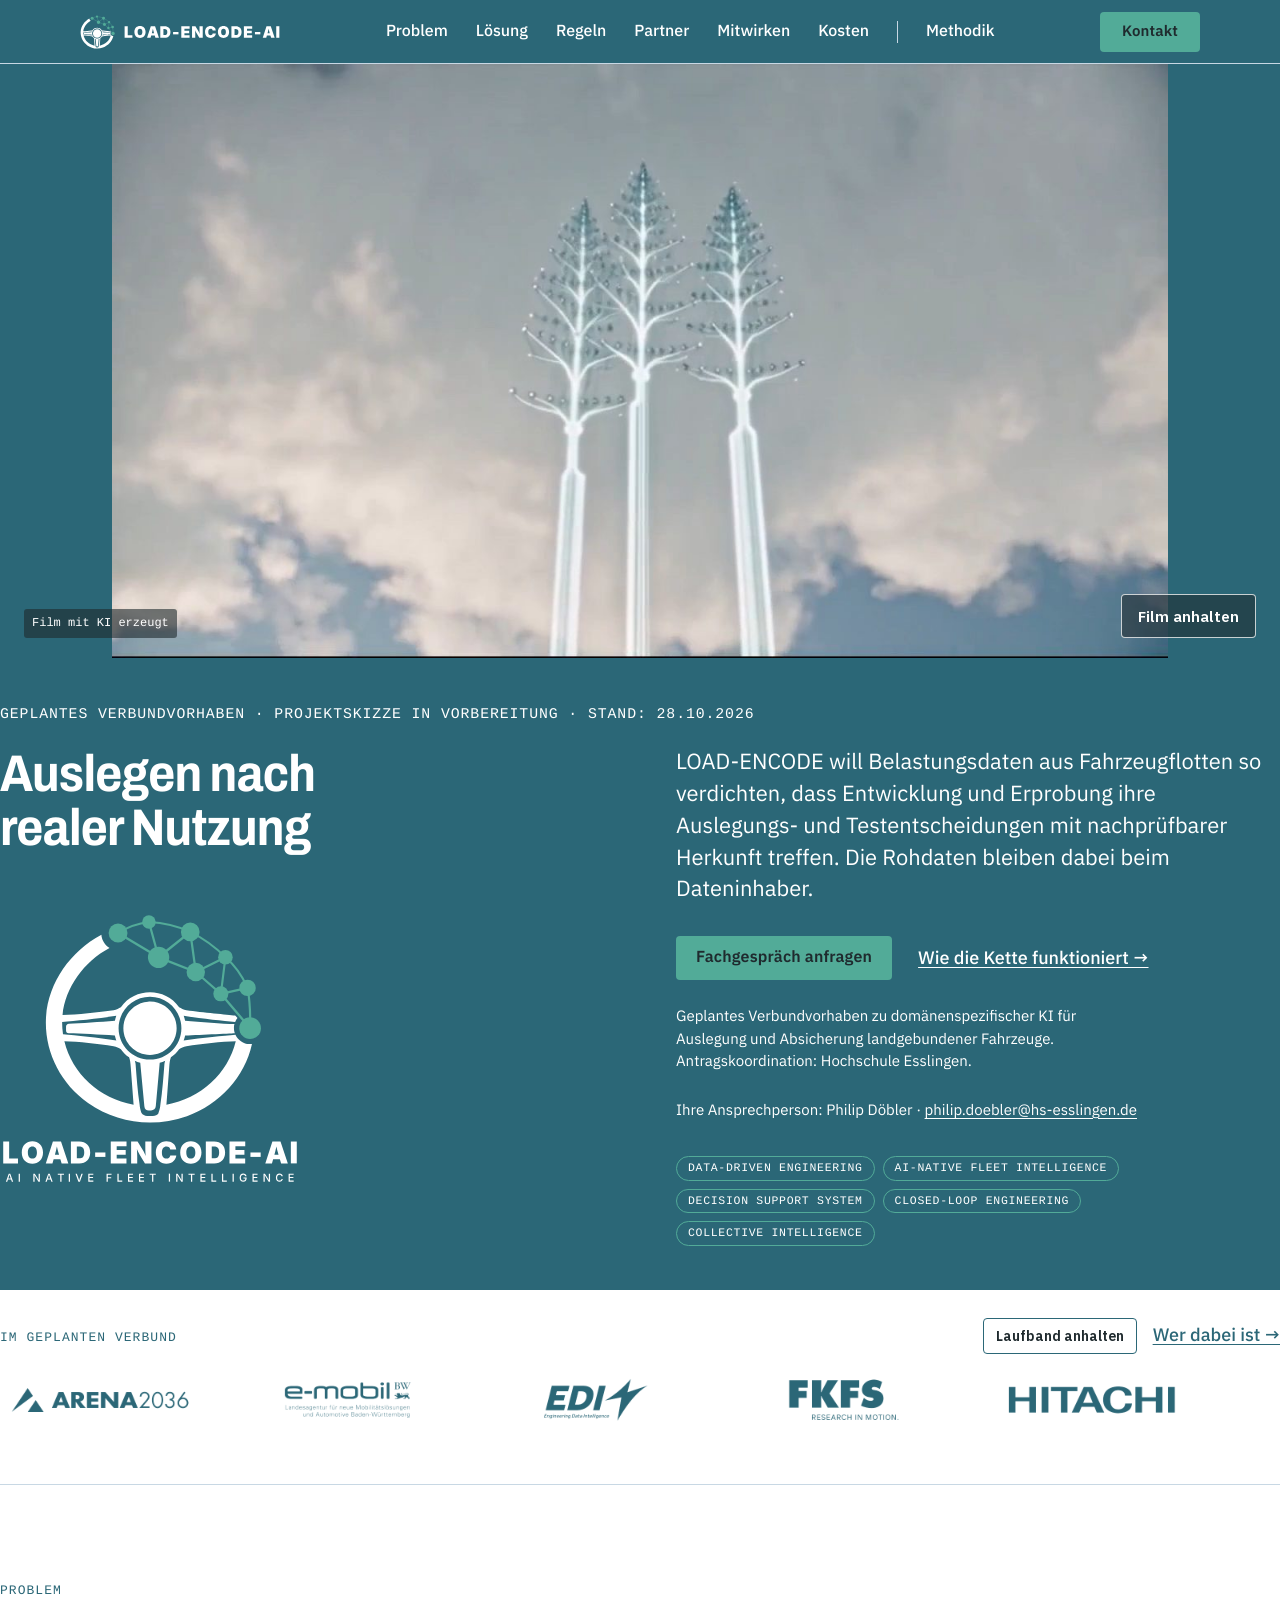
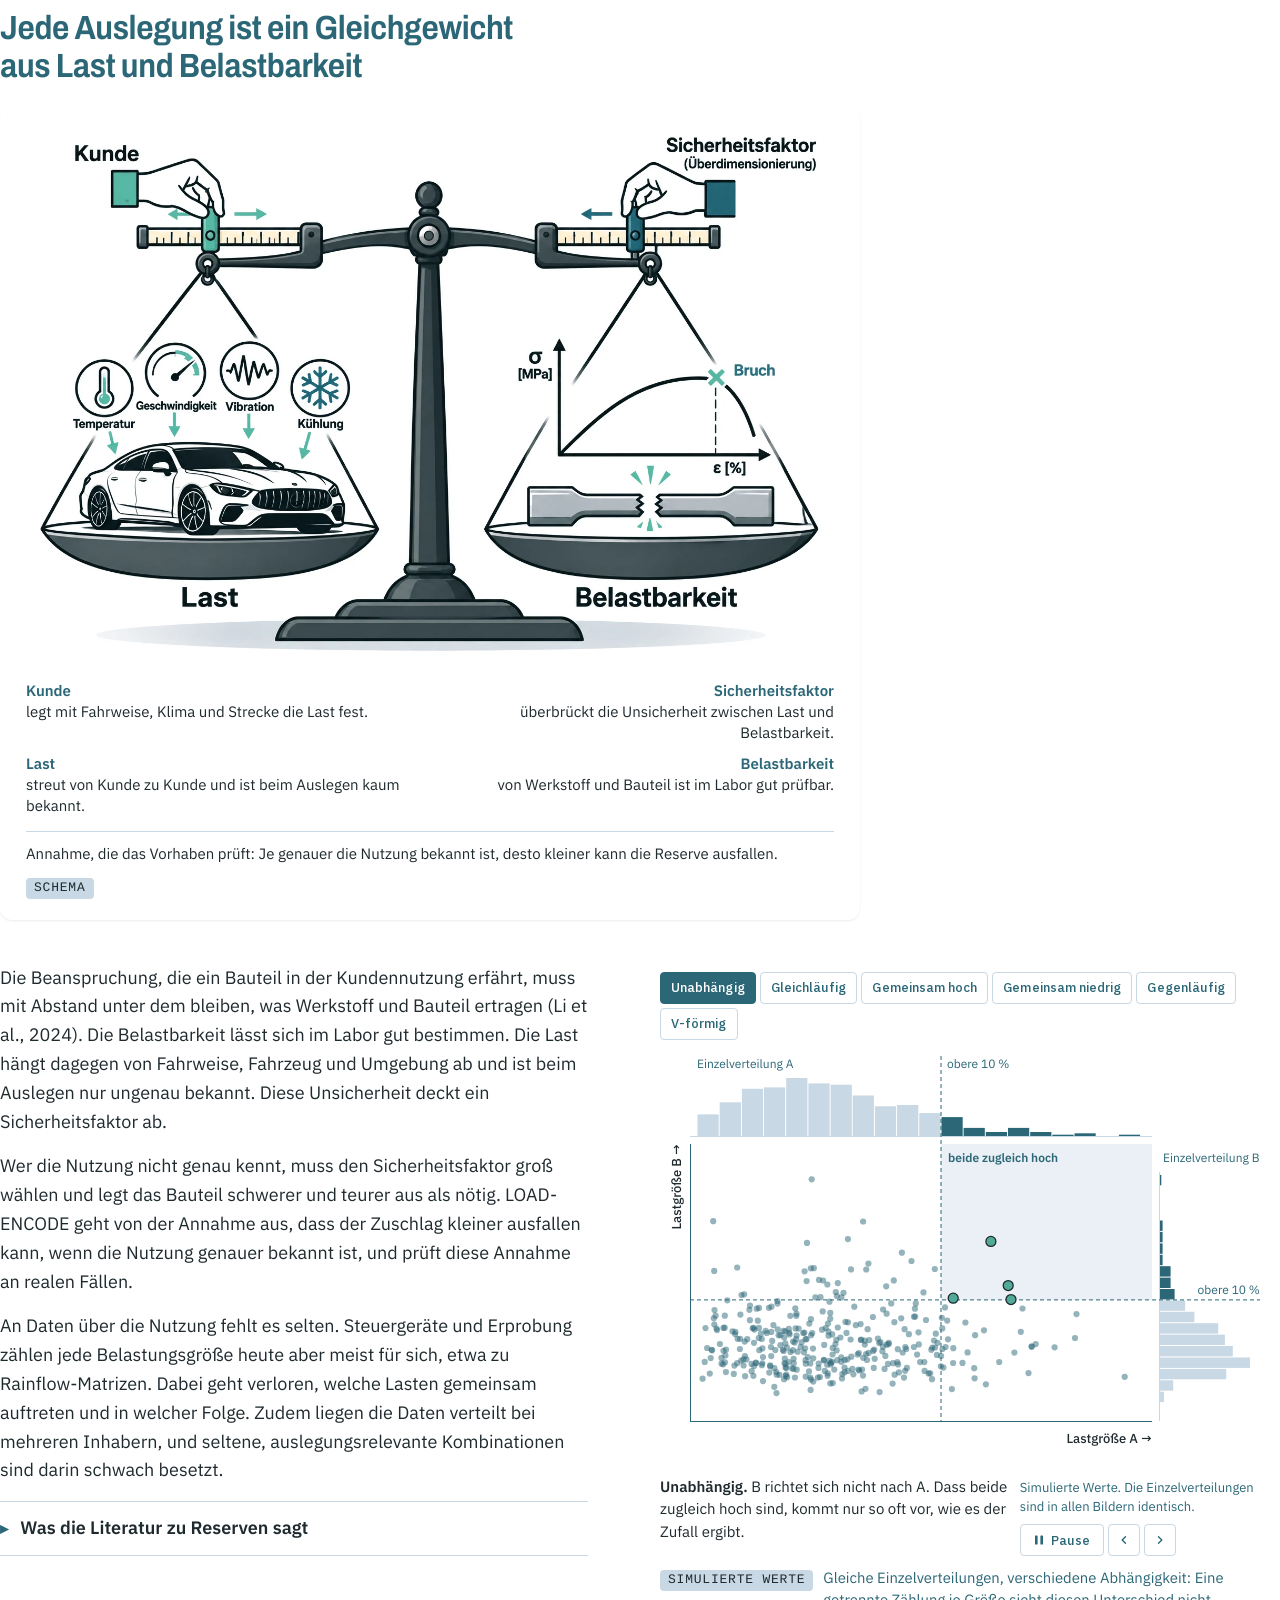
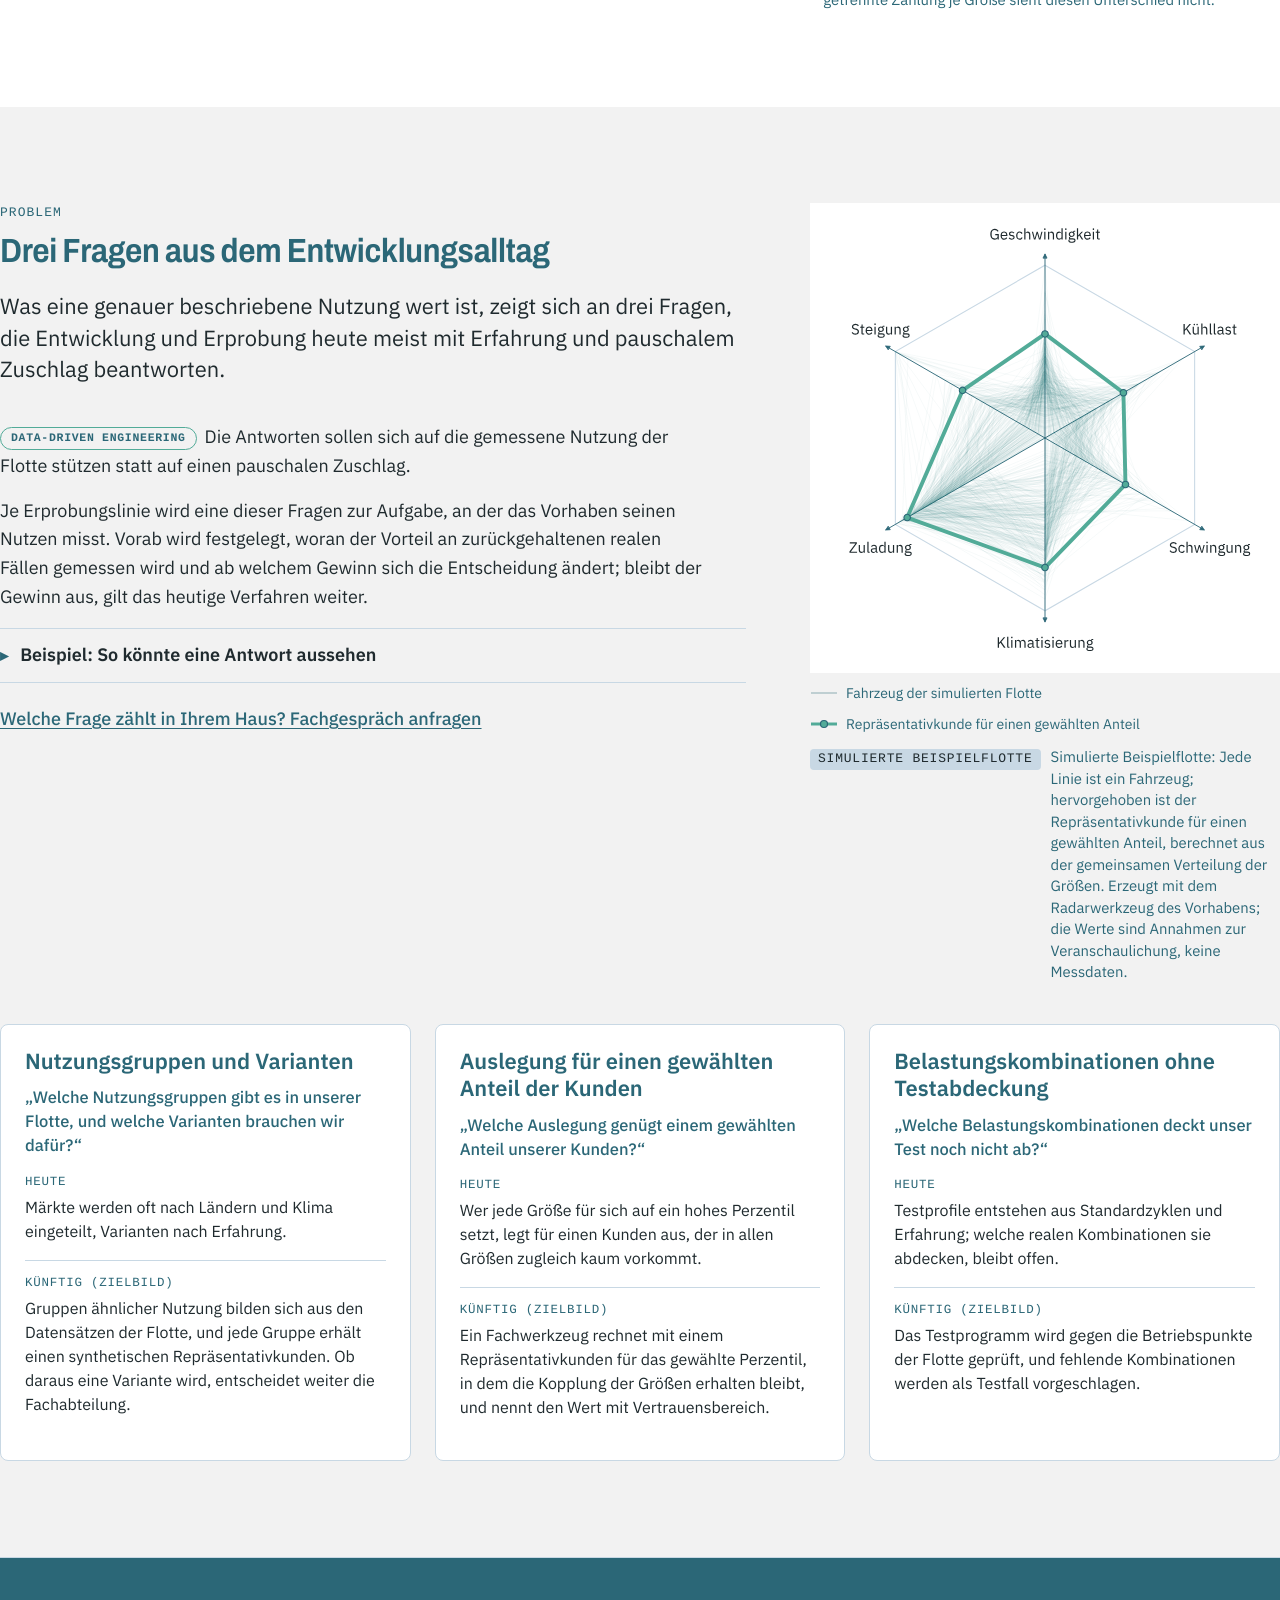
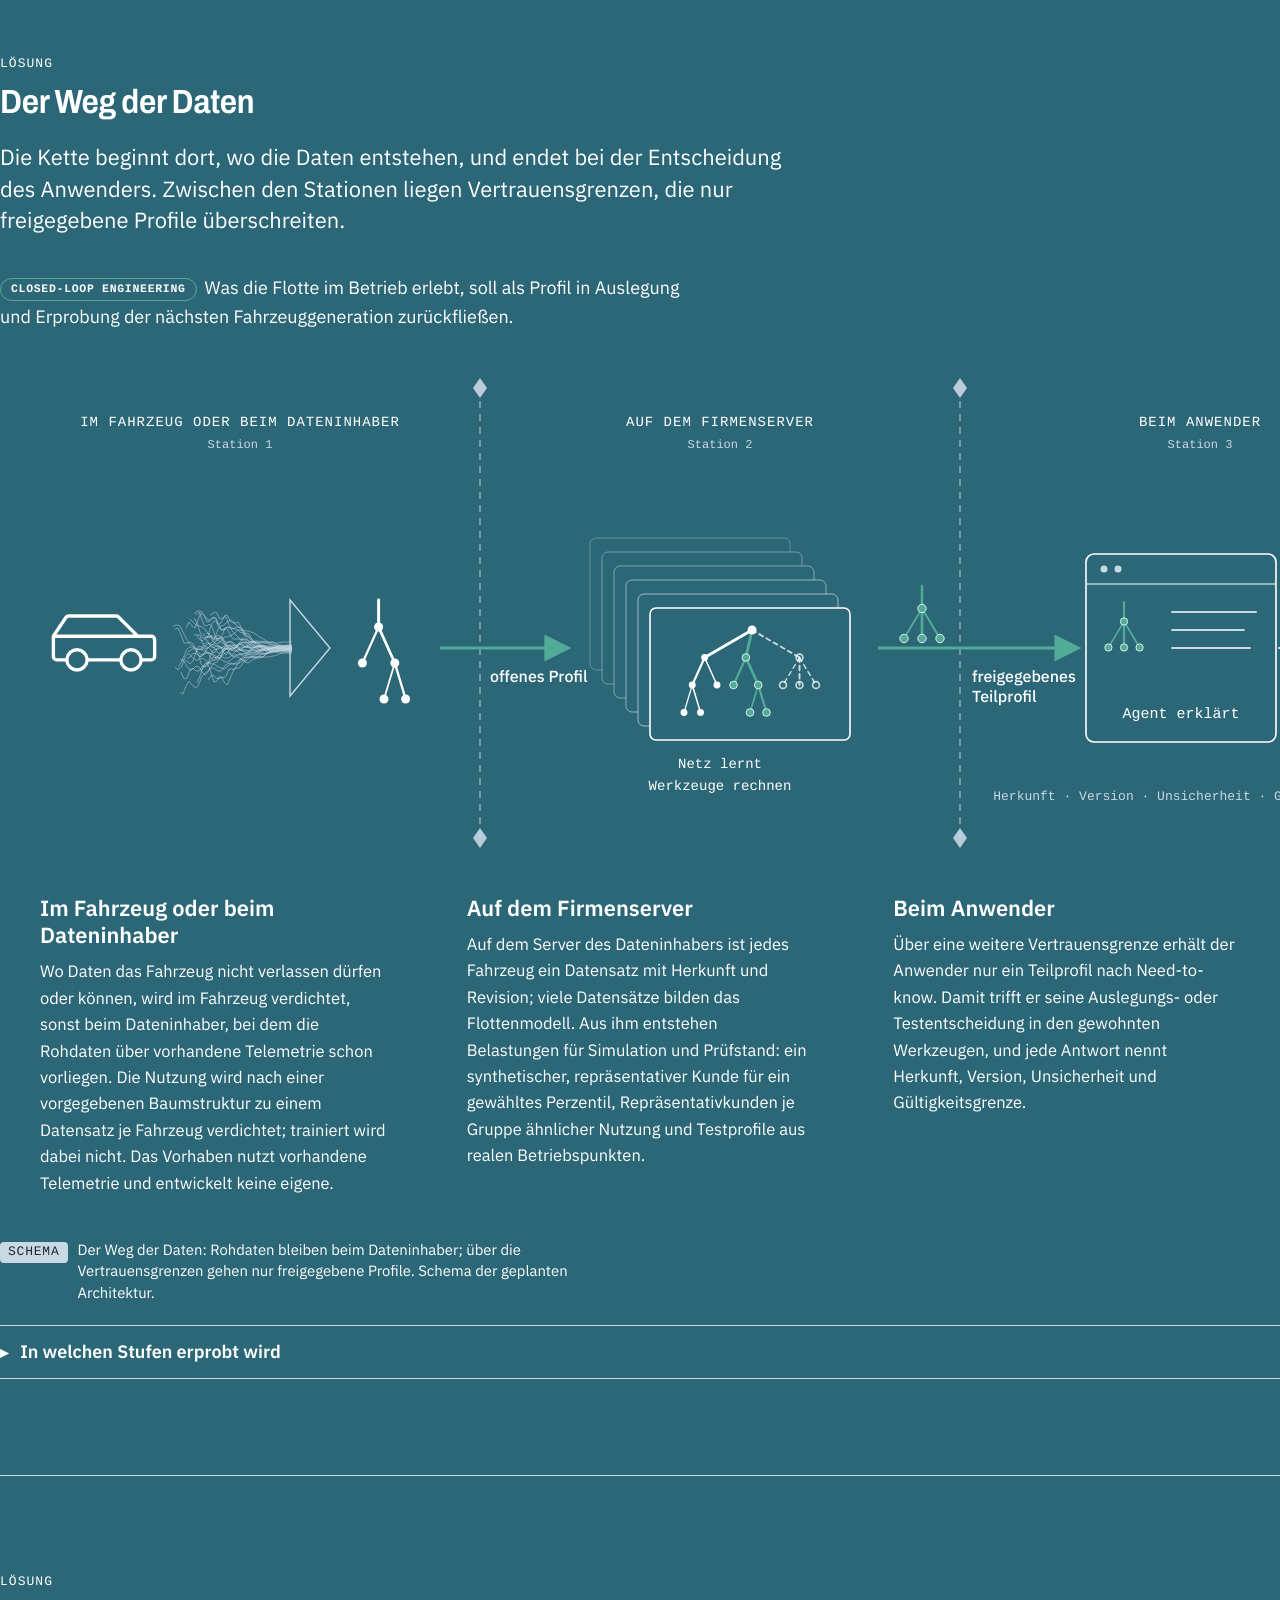
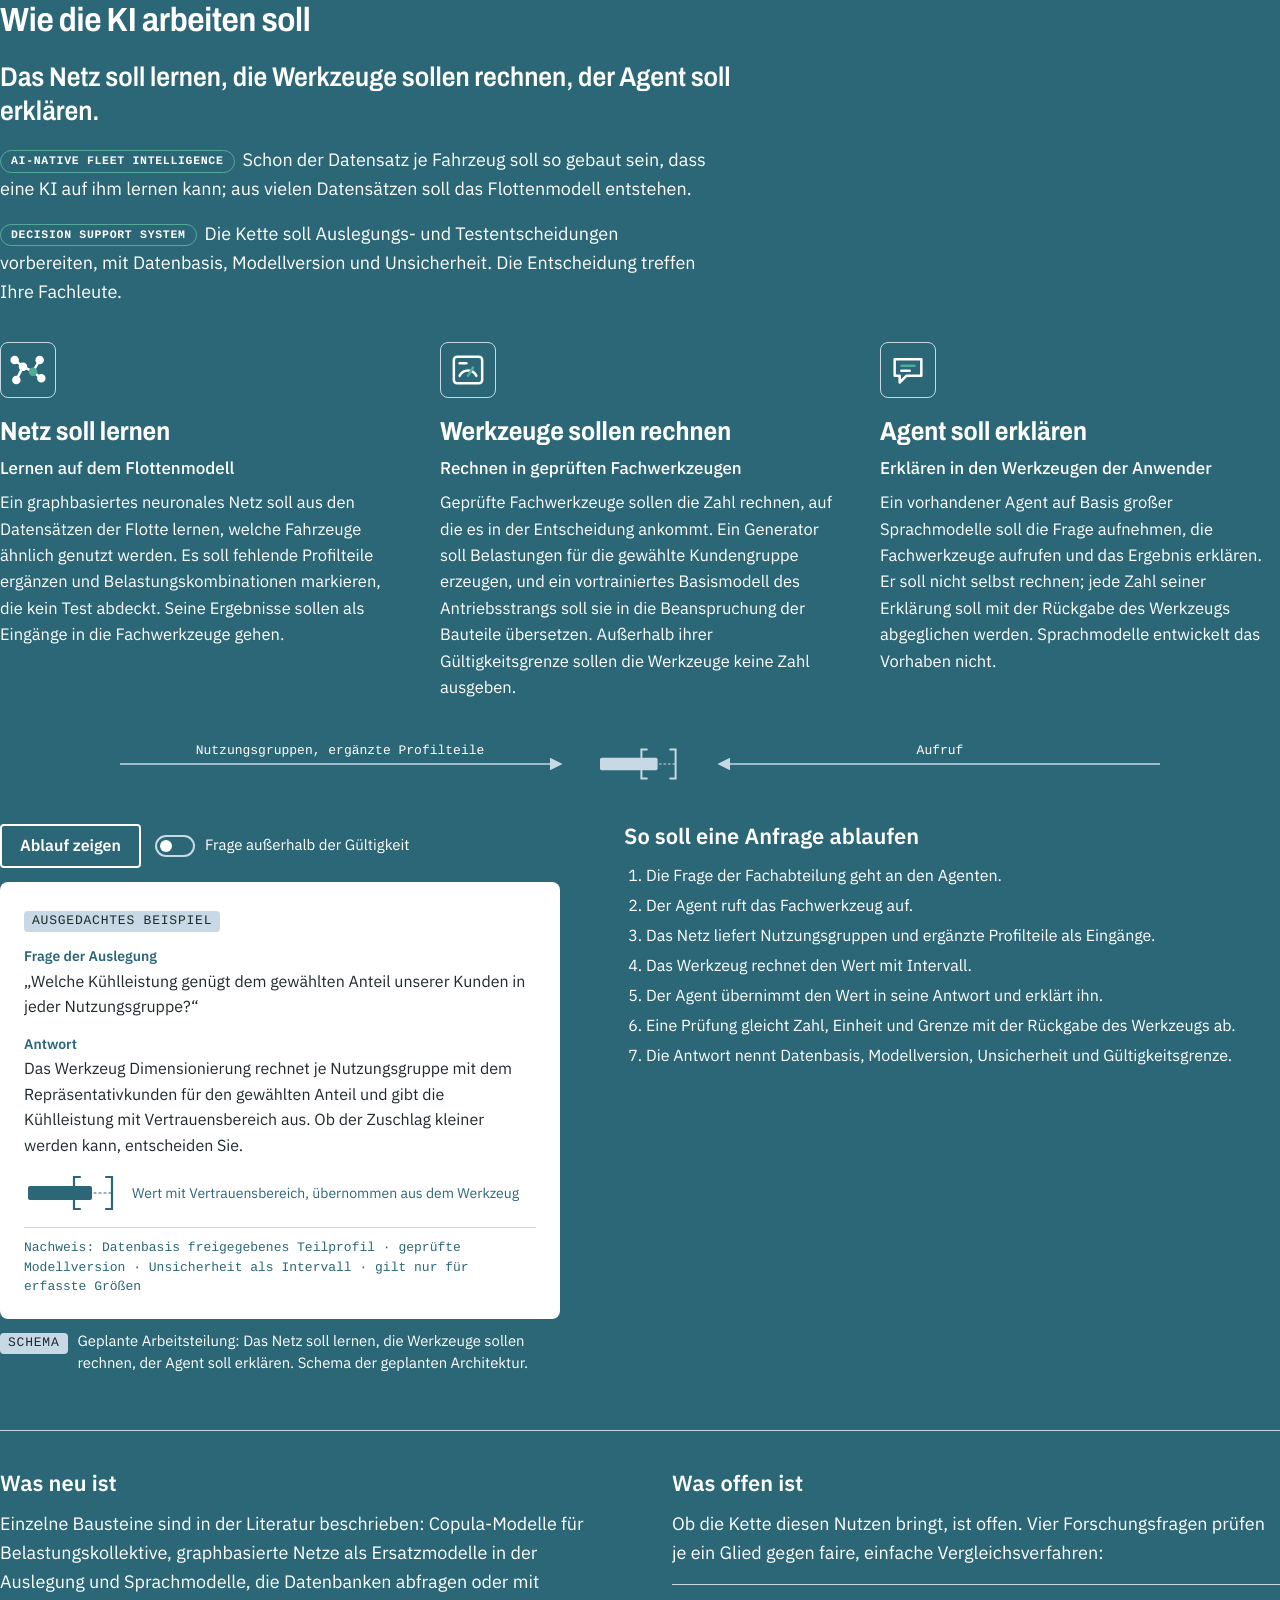
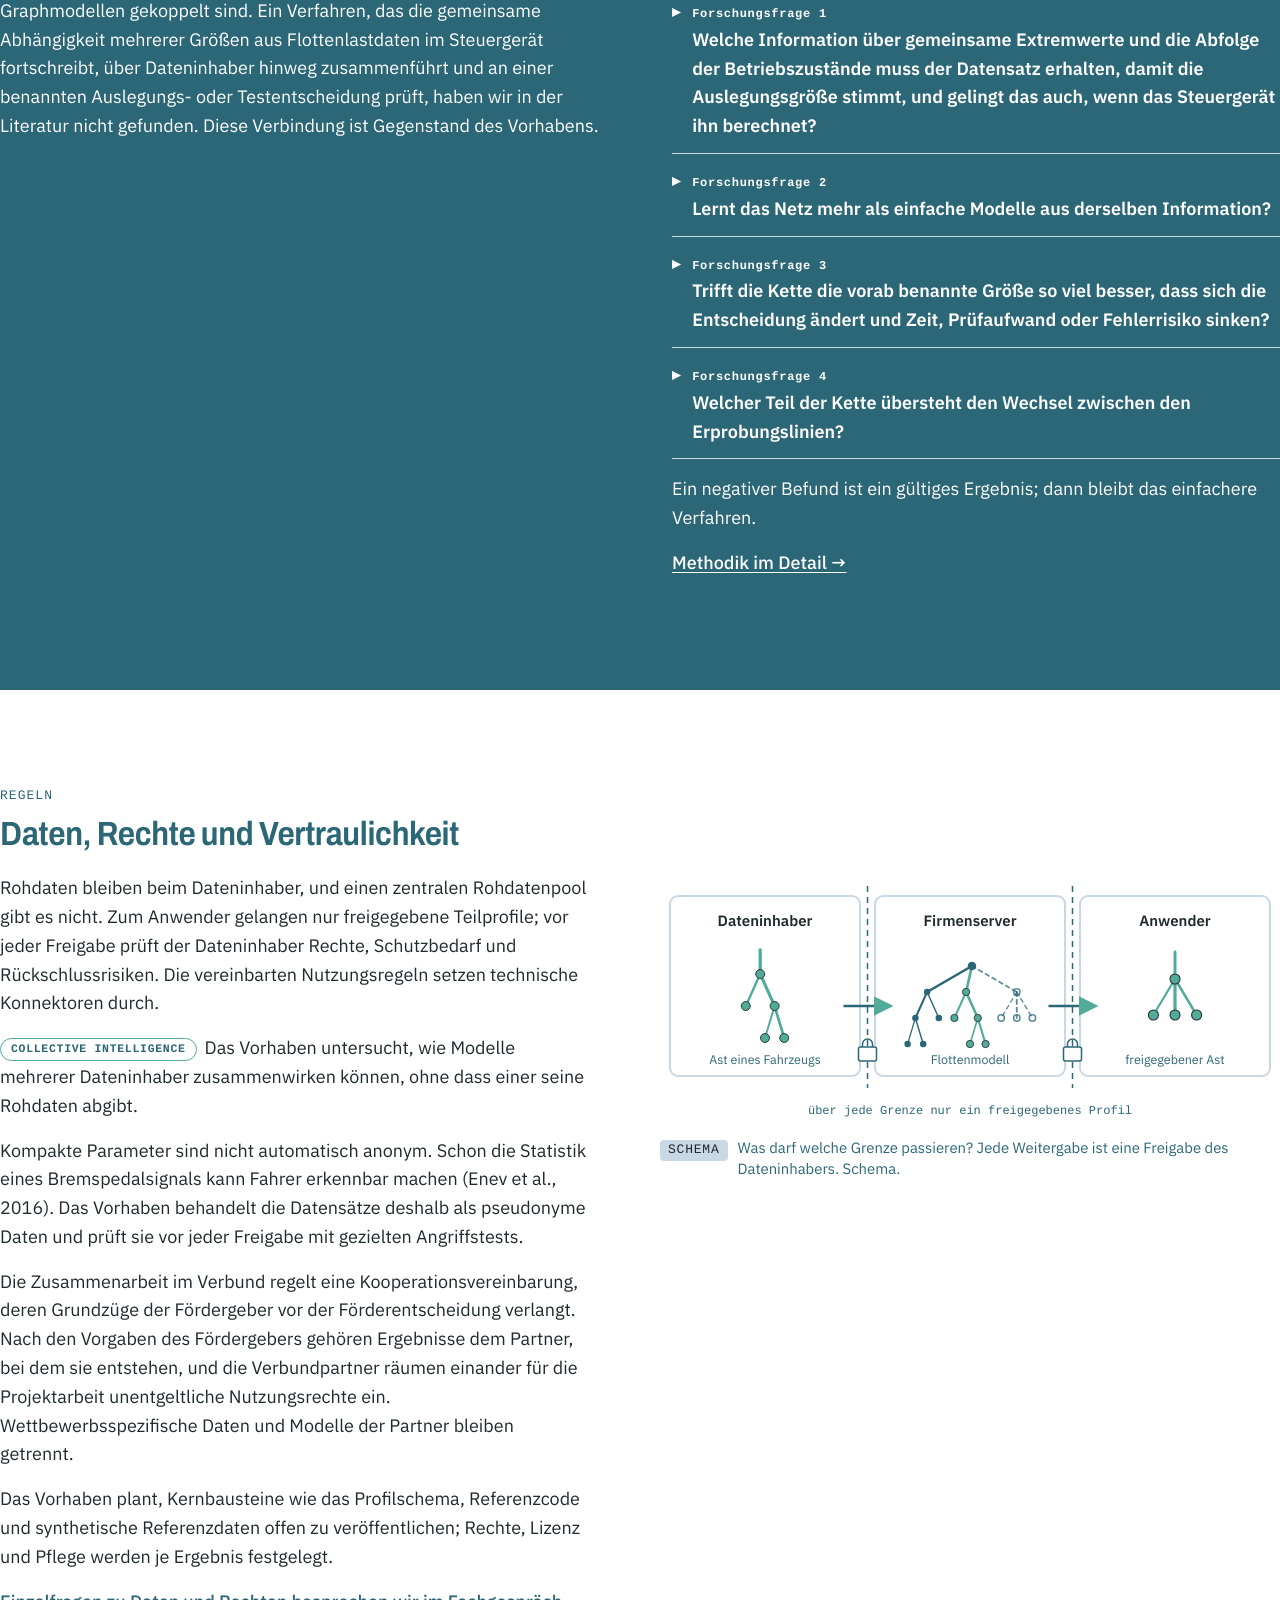
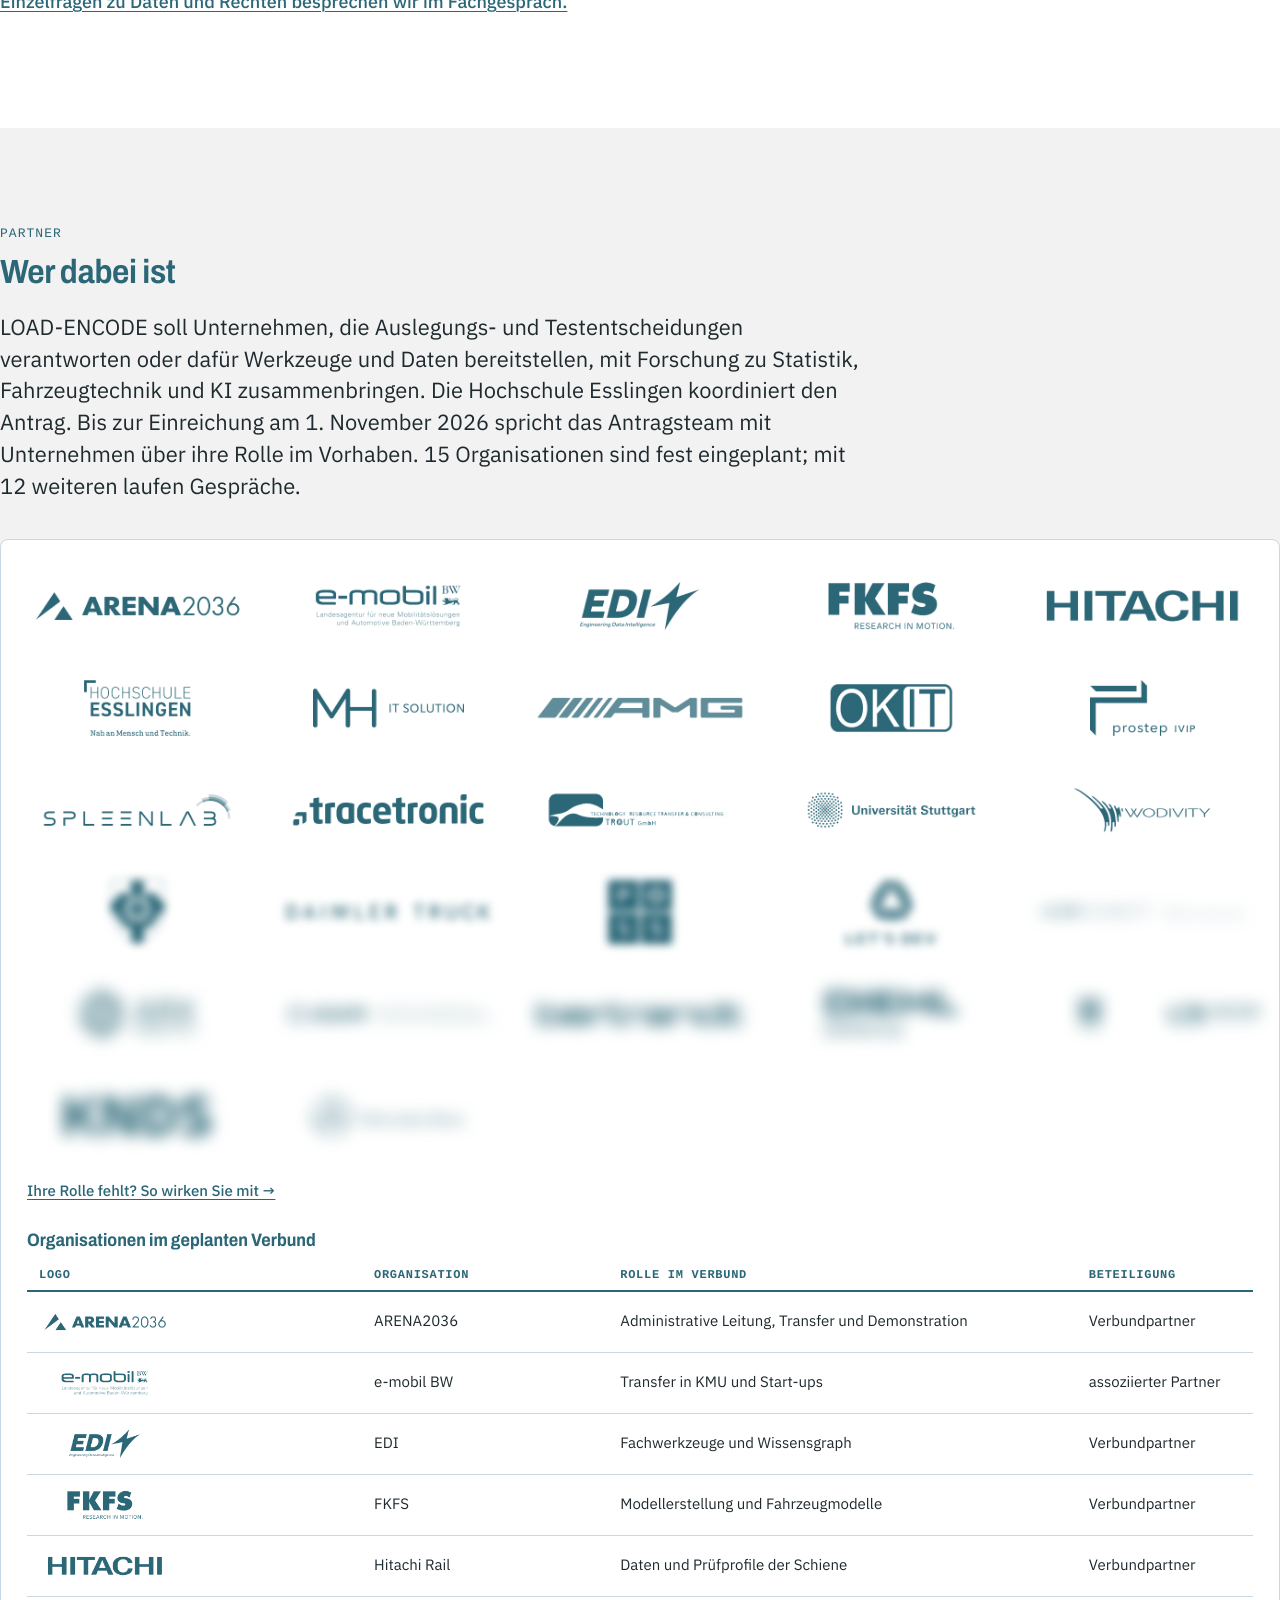
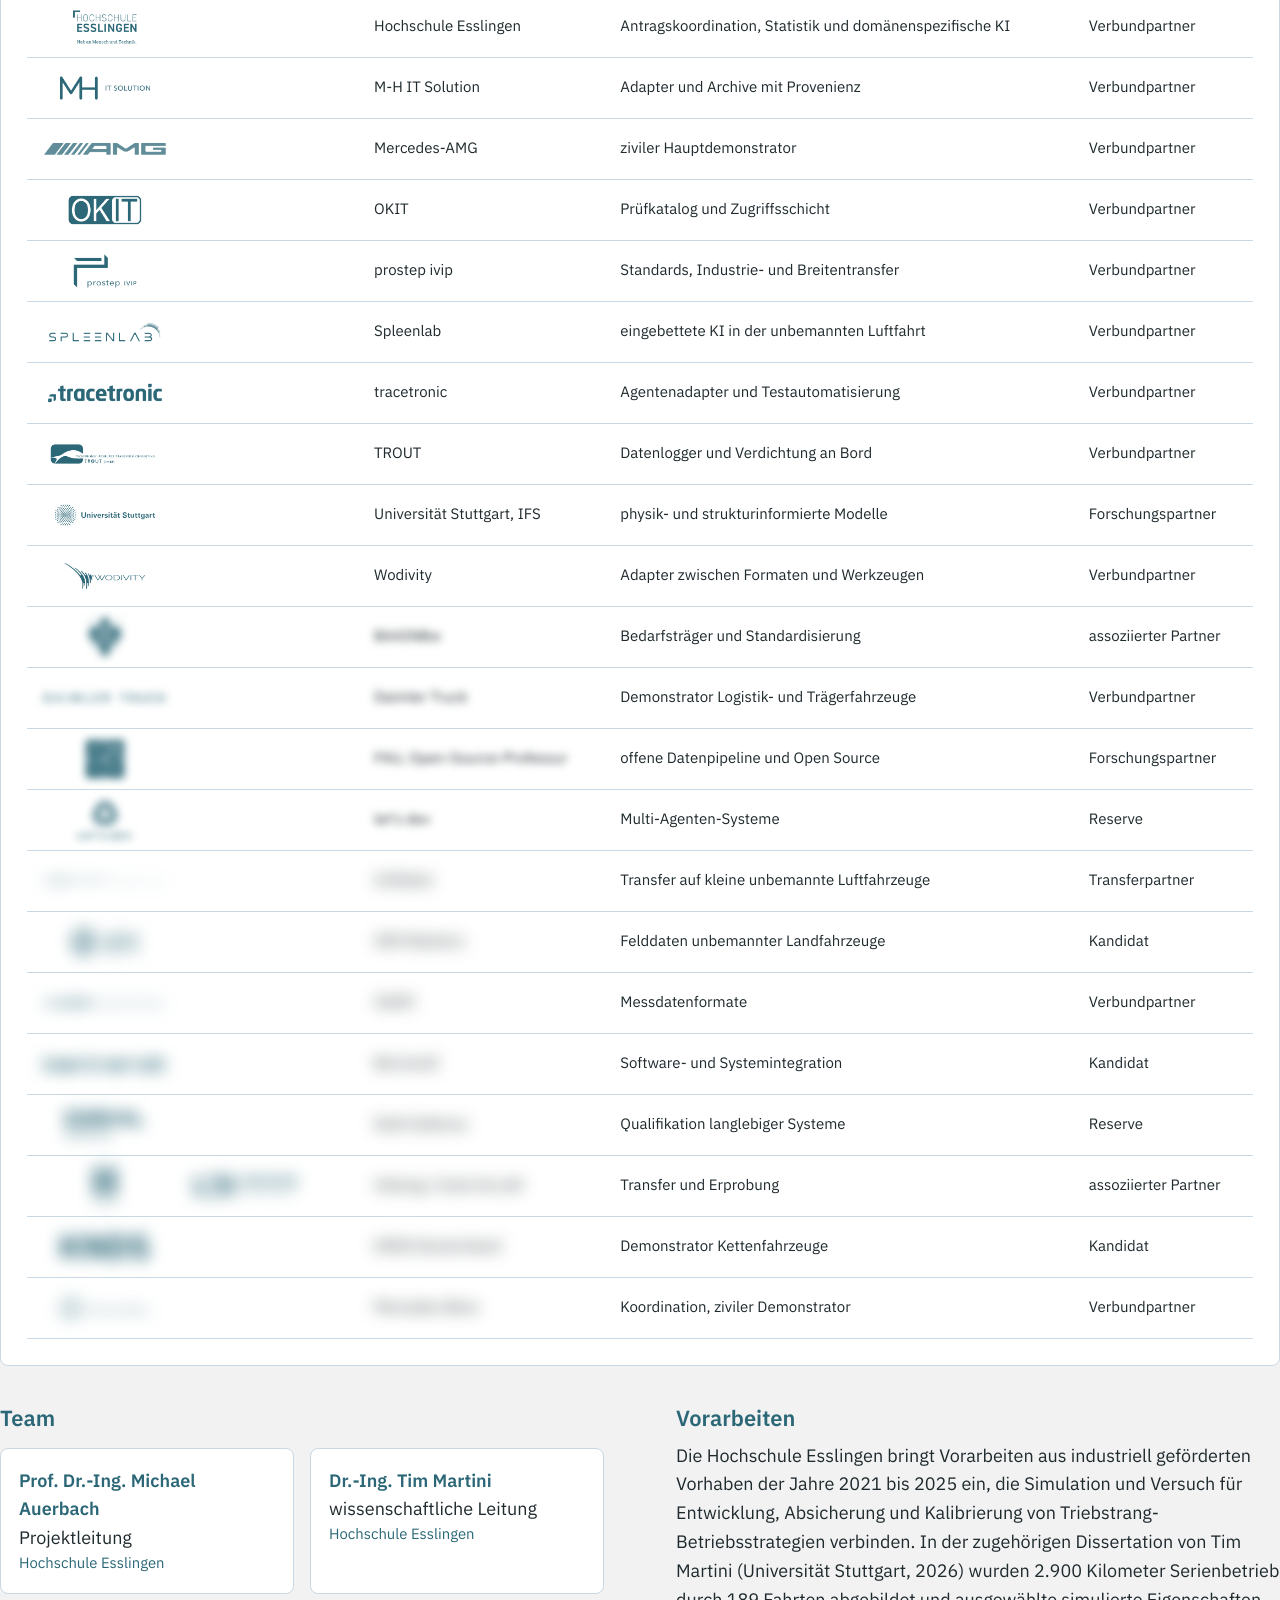
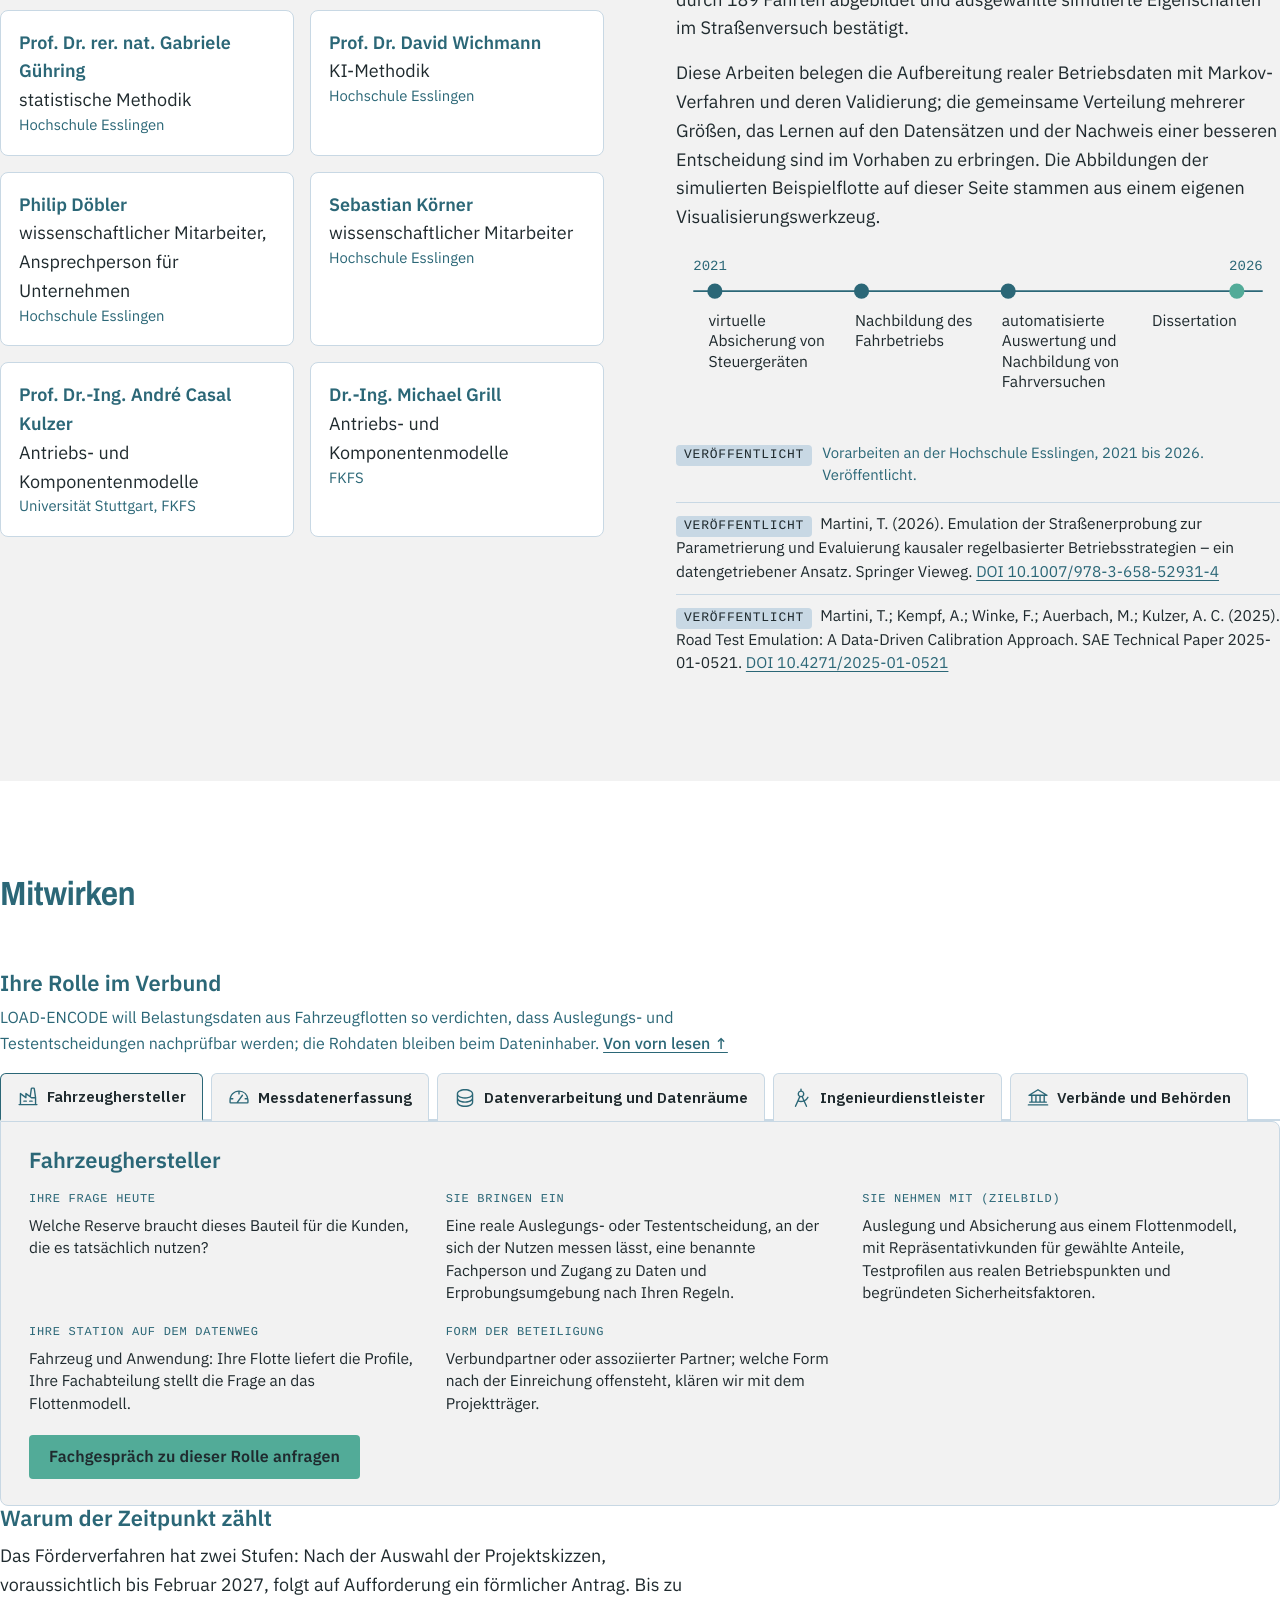
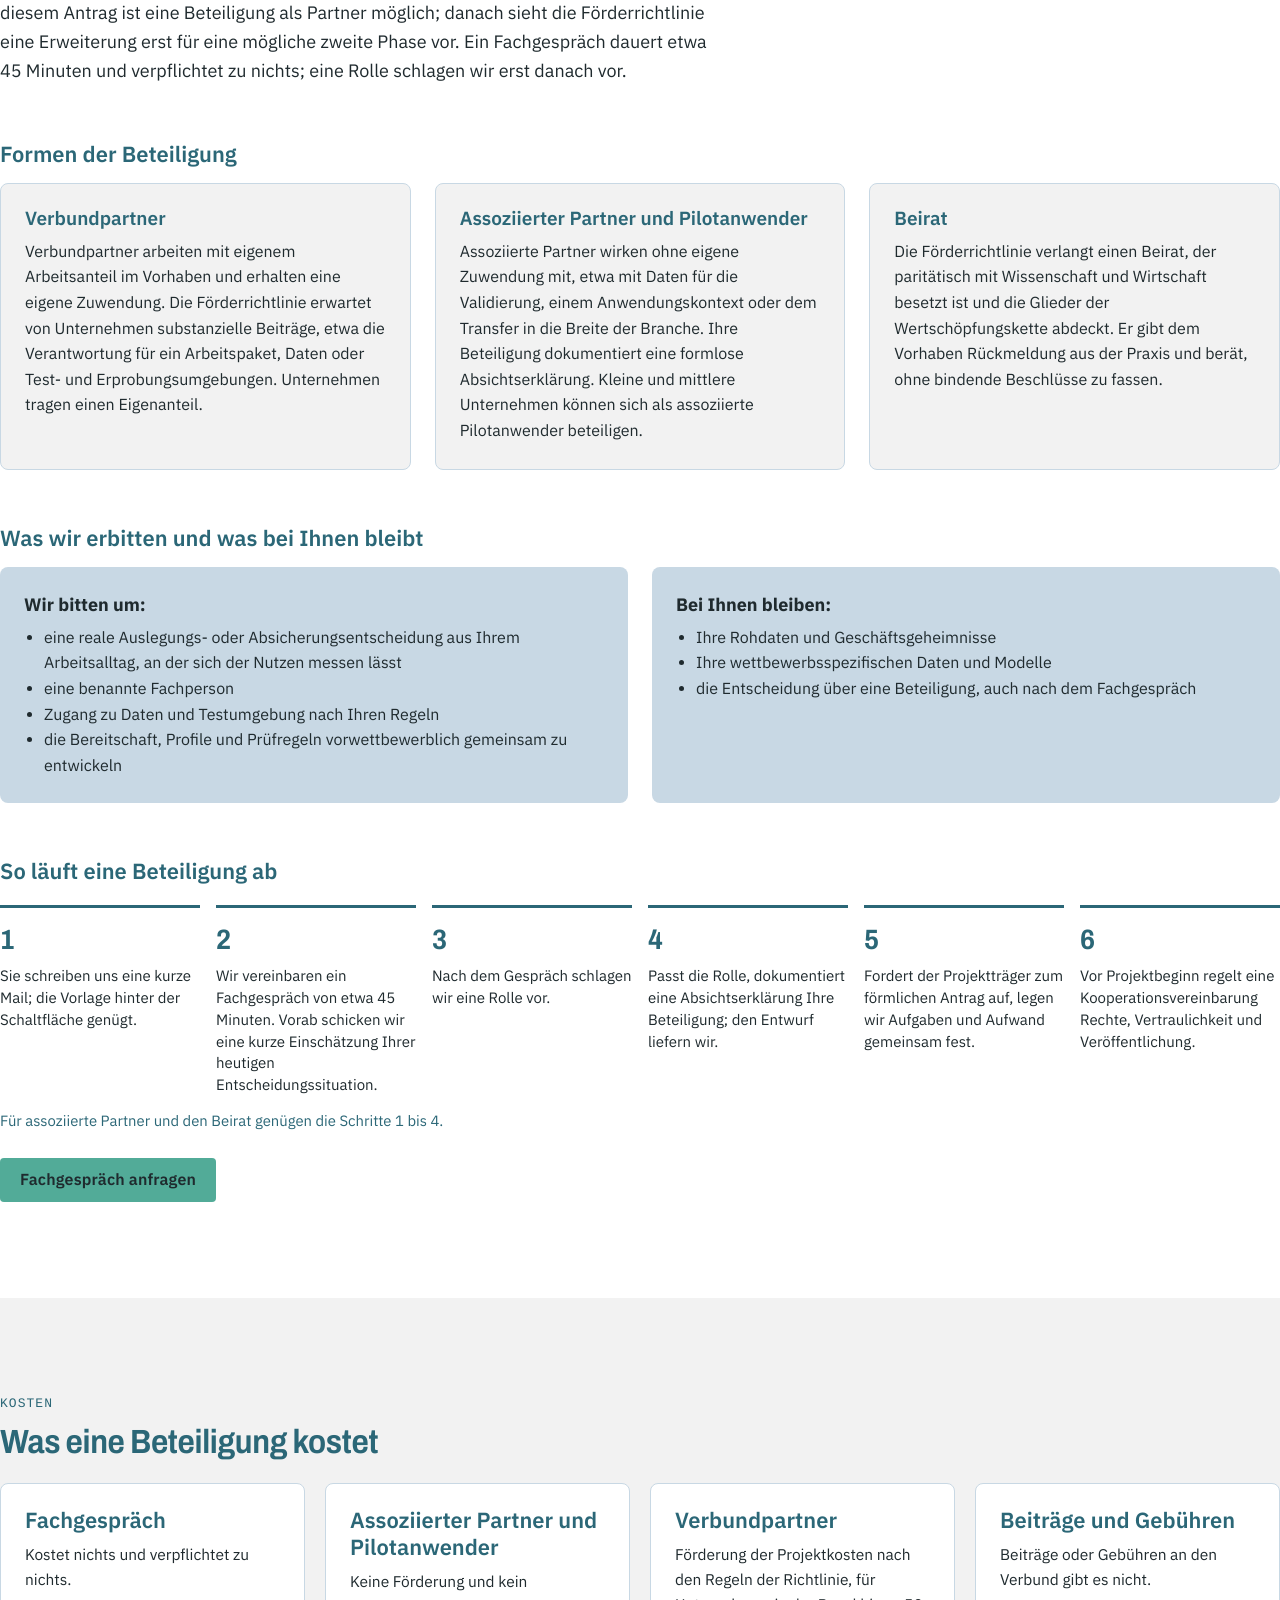
==== commit 49e1947f: "Logos nach dem Stand vom 28.10.2026 Mercedes-AMG, Spleenlab, EDI und tracetronic scharf; drei Logos " ====
--- a/site/index.html
+++ b/site/index.html
@@ -342,7 +342,7 @@
 <link rel="icon" type="image/svg+xml" href="assets/images/logo/bildmarke_farbig.svg">
 </head>
 <body class="">
-<div class="pg"><span id="seitenanfang"></span><div class="only-d"><header class="kopf stage"><span class="wm logo-kopf"><img src="assets/images/logo/logo_quer_negativ.svg" alt="LOAD-ENCODE-AI" width="200" height="34"></span><nav aria-label="Hauptnavigation"><a href="#ausgangslage">Problem</a><a href="#datenweg">Lösung</a><a href="#daten-und-rechte">Regeln</a><a href="#partner">Partner</a><a href="#mitwirken">Mitwirken</a><a href="#kosten">Kosten</a><span class="nav-trenn" aria-hidden="true"></span><a href="methodik.html">Methodik</a></nav><a class="btn" href="#kontakt">Kontakt</a></header></div><div class="only-m"><header class="kopf-mobil stage"><span class="wm logo-kopf nur-zeichen"><img src="assets/images/logo/bildmarke_negativ.svg" alt="LOAD-ENCODE-AI" width="37" height="36"></span><nav class="m-immer" aria-label="Wichtige Fragen"><a href="#partner">Partner</a><a href="#kosten">Kosten</a><a href="#daten-und-rechte">Regeln</a></nav><div class="r"><a class="btn" href="#kontakt">Kontakt</a><a class="menu" href="#seitennavigation" aria-label="Menü"><svg width="20" height="20" viewBox="0 0 20 20" aria-hidden="true"><path d="M3 5h14M3 10h14M3 15h14" stroke="currentColor" stroke-width="2" stroke-linecap="round"/></svg></a></div></header></div><section class="film" aria-label="Film"><video class="film-video" controls muted loop playsinline preload="metadata" poster="assets/images/film_standbild.jpg" aria-label="Film: Fahrzeuge senden Daten als Lichtsäulen nach oben, über den Wolken werden daraus Bäume; Fachleute betrachten das Ergebnis, zum Schluss erscheint das Logo."><source src="assets/media/film_titelseite.mp4" type="video/mp4"></video><button type="button" class="film-pause" aria-pressed="false">Film anhalten</button><span class="film-hinweis"><span class="lang">Film mit KI erzeugt</span><span class="kurz">Mit KI erzeugt</span></span></section><section class="hero-d stage only-d"><div class="hero-text"><div class="statuszeile">Geplantes Verbundvorhaben · Projektskizze in Vorbereitung · Stand: 21.10.2026</div><h1 class="h1">Auslegen nach realer Nutzung</h1><img class="hero-logo" src="assets/images/logo/logo_negativ.svg" alt="LOAD-ENCODE-AI – AI Native Fleet Intelligence" width="300" height="273"><p class="lead">LOAD-ENCODE will Belastungsdaten aus Fahrzeugflotten so verdichten, dass Entwicklung und Erprobung ihre Auslegungs- und Testentscheidungen mit nachprüfbarer Herkunft treffen. Die Rohdaten bleiben dabei beim Dateninhaber.</p><div class="cta"><a class="btn" href="mailto:philip.doebler@hs-esslingen.de?subject=Fachgespr%C3%A4ch%20LOAD-ENCODE%20(Start)&amp;body=Guten%20Tag%2C%0D%0A%0D%0Awir%20interessieren%20uns%20f%C3%BCr%20ein%20Fachgespr%C3%A4ch%20zu%20LOAD-ENCODE.%0D%0A%0D%0AUnser%20Arbeitsgebiet%3A%20%0D%0AEine%20Frage%20aus%20unserem%20Entwicklungsalltag%2C%20die%20uns%20besch%C3%A4ftigt%3A%20%0D%0AForm%20der%20Beteiligung%2C%20die%20wir%20uns%20vorstellen%20k%C3%B6nnen%20%28Verbundpartner%2C%20assoziierter%20Partner%2C%20Beirat%20oder%20noch%20offen%29%3A%20%0D%0AWie%20wir%20auf%20das%20Vorhaben%20aufmerksam%20geworden%20sind%3A%20%0D%0A%0D%0AMit%20freundlichen%20Gr%C3%BC%C3%9Fen%0D%0A">Fachgespräch anfragen</a><a class="textlink" href="#datenweg">Wie die Kette funktioniert →</a></div><p class="beschr">Geplantes Verbundvorhaben zu domänenspezifischer KI für Auslegung und Absicherung landgebundener Fahrzeuge. Antragskoordination: Hochschule Esslingen.</p><p class="beschr kontakt-zeile">Ihre Ansprechperson: Philip Döbler · <a href="mailto:philip.doebler@hs-esslingen.de">philip.doebler@hs-esslingen.de</a></p><ul class="leitbegriffe" lang="en" aria-label="Leitbegriffe"><li>Data-Driven Engineering</li><li>AI-Native Fleet Intelligence</li><li>Decision Support System</li><li>Closed-Loop Engineering</li><li>Collective Intelligence</li></ul></div></section><section class="hero-m stage only-m"><div class="hero-text"><div class="statuszeile">Geplantes Verbundvorhaben · Projektskizze in Vorbereitung · Stand: 21.10.2026</div><h1 class="h1">Auslegen nach realer Nutzung</h1><p class="lead">LOAD-ENCODE will Belastungsdaten aus Fahrzeugflotten so verdichten, dass Entwicklung und Erprobung ihre Auslegungs- und Testentscheidungen mit nachprüfbarer Herkunft treffen. Die Rohdaten bleiben dabei beim Dateninhaber.</p><div class="cta"><a class="btn" href="mailto:philip.doebler@hs-esslingen.de?subject=Fachgespr%C3%A4ch%20LOAD-ENCODE%20(Start)&amp;body=Guten%20Tag%2C%0D%0A%0D%0Awir%20interessieren%20uns%20f%C3%BCr%20ein%20Fachgespr%C3%A4ch%20zu%20LOAD-ENCODE.%0D%0A%0D%0AUnser%20Arbeitsgebiet%3A%20%0D%0AEine%20Frage%20aus%20unserem%20Entwicklungsalltag%2C%20die%20uns%20besch%C3%A4ftigt%3A%20%0D%0AForm%20der%20Beteiligung%2C%20die%20wir%20uns%20vorstellen%20k%C3%B6nnen%20%28Verbundpartner%2C%20assoziierter%20Partner%2C%20Beirat%20oder%20noch%20offen%29%3A%20%0D%0AWie%20wir%20auf%20das%20Vorhaben%20aufmerksam%20geworden%20sind%3A%20%0D%0A%0D%0AMit%20freundlichen%20Gr%C3%BC%C3%9Fen%0D%0A">Fachgespräch anfragen</a><a class="textlink" href="#datenweg">Wie die Kette funktioniert →</a></div><p class="beschr">Geplantes Verbundvorhaben zu domänenspezifischer KI für Auslegung und Absicherung landgebundener Fahrzeuge. Antragskoordination: Hochschule Esslingen.</p><p class="beschr kontakt-zeile">Ihre Ansprechperson: Philip Döbler · <a href="mailto:philip.doebler@hs-esslingen.de">philip.doebler@hs-esslingen.de</a></p><ul class="leitbegriffe" lang="en" aria-label="Leitbegriffe"><li>Data-Driven Engineering</li><li>AI-Native Fleet Intelligence</li><li>Decision Support System</li><li>Closed-Loop Engineering</li><li>Collective Intelligence</li></ul></div></section><section class="partnerband" id="partner-band"><div class="wrap"><div class="pb-kopf"><p class="ueberzeile">Im geplanten Verbund</p><div class="rechts"><button type="button" class="pb-lauf-knopf" aria-pressed="false">Laufband anhalten</button><a class="textlink" href="#partner">Wer dabei ist →</a></div></div><div class="pb-lauf" aria-label="Logos im geplanten Verbund"><div class="spur"><div class="lg fest"><img src="assets/images/partner/dunkel/ORG-ARENA2036.png" alt="ARENA2036"></div><div class="lg fest"><img src="assets/images/partner/dunkel/ORG-EMOBILBW.png" alt="e-mobil BW"></div><div class="lg fest"><img src="assets/images/partner/dunkel/ORG-FKFS.png" alt="FKFS"></div><div class="lg fest"><img src="assets/images/partner/dunkel/ORG-HITACHI-RAIL.png" alt="Hitachi Rail"></div><div class="lg fest"><img src="assets/images/partner/dunkel/ORG-HSE.png" alt="Hochschule Esslingen"></div><div class="lg fest"><img src="assets/images/partner/dunkel/ORG-MHIT.png" alt="M-H IT Solution"></div><div class="lg fest"><img src="assets/images/partner/dunkel/ORG-OKIT.png" alt="OKIT"></div><div class="lg fest"><img src="assets/images/partner/dunkel/ORG-PROSTEP.png" alt="prostep ivip"></div><div class="lg fest"><img src="assets/images/partner/dunkel/ORG-TROUT.png" alt="TROUT"></div><div class="lg fest"><img src="assets/images/partner/dunkel/ORG-TWT.png" alt="TWT"></div><div class="lg fest"><img src="assets/images/partner/dunkel/ORG-IFS.png" alt="Universität Stuttgart, IFS"></div><div class="lg fest"><img src="assets/images/partner/dunkel/ORG-WODIVITY.png" alt="Wodivity"></div><div class="lg s2"><img src="assets/images/partner/dunkel/ORG-AKKODIS.png" alt=""></div><div class="lg s2"><img src="assets/images/partner/dunkel/ORG-BAAINBW.png" alt=""></div><div class="lg s2"><img src="assets/images/partner/dunkel/ORG-DAIMLERTRUCK-DEFENCE.png" alt=""></div><div class="lg s2"><img src="assets/images/partner/dunkel/ORG-AMG.png" alt=""></div><div class="lg s2"><img src="assets/images/partner/dunkel/ORG-SPLEENLAB.png" alt=""></div><div class="lg s2"><img src="assets/images/partner/dunkel/ORG-TRACETRONIC.png" alt=""></div><div class="lg s4"><img src="assets/images/partner/dunkel/ORG-AIRBUS.png" alt=""></div><div class="zweit" style="display:contents" aria-hidden="true"><div class="lg fest"><img src="assets/images/partner/dunkel/ORG-ARENA2036.png" alt=""></div><div class="lg fest"><img src="assets/images/partner/dunkel/ORG-EMOBILBW.png" alt=""></div><div class="lg fest"><img src="assets/images/partner/dunkel/ORG-FKFS.png" alt=""></div><div class="lg fest"><img src="assets/images/partner/dunkel/ORG-HITACHI-RAIL.png" alt=""></div><div class="lg fest"><img src="assets/images/partner/dunkel/ORG-HSE.png" alt=""></div><div class="lg fest"><img src="assets/images/partner/dunkel/ORG-MHIT.png" alt=""></div><div class="lg fest"><img src="assets/images/partner/dunkel/ORG-OKIT.png" alt=""></div><div class="lg fest"><img src="assets/images/partner/dunkel/ORG-PROSTEP.png" alt=""></div><div class="lg fest"><img src="assets/images/partner/dunkel/ORG-TROUT.png" alt=""></div><div class="lg fest"><img src="assets/images/partner/dunkel/ORG-TWT.png" alt=""></div><div class="lg fest"><img src="assets/images/partner/dunkel/ORG-IFS.png" alt=""></div><div class="lg fest"><img src="assets/images/partner/dunkel/ORG-WODIVITY.png" alt=""></div><div class="lg s2"><img src="assets/images/partner/dunkel/ORG-AKKODIS.png" alt=""></div><div class="lg s2"><img src="assets/images/partner/dunkel/ORG-BAAINBW.png" alt=""></div><div class="lg s2"><img src="assets/images/partner/dunkel/ORG-DAIMLERTRUCK-DEFENCE.png" alt=""></div><div class="lg s2"><img src="assets/images/partner/dunkel/ORG-AMG.png" alt=""></div><div class="lg s2"><img src="assets/images/partner/dunkel/ORG-SPLEENLAB.png" alt=""></div><div class="lg s2"><img src="assets/images/partner/dunkel/ORG-TRACETRONIC.png" alt=""></div><div class="lg s4"><img src="assets/images/partner/dunkel/ORG-AIRBUS.png" alt=""></div></div></div></div><div></div></div></section><section class="sec" id="ausgangslage"><div class="wrap"><p class="ueberzeile">Problem</p><h2 class="h2">Jede Auslegung ist ein Gleichgewicht aus Last und Belastbarkeit</h2><div class="waage-zeile"><figure class="waage-fig panel hell"><img src="assets/images/waage/waage_palette.webp" width="1536" height="1024" alt="Auslegungswaage: Links verschiebt der Kunde das Laufgewicht der Last; in der Schale steht ein Fahrzeug mit den Einflüssen Temperatur, Geschwindigkeit, Vibration und Kühlung. Rechts verschiebt der Sicherheitsfaktor das Laufgewicht der Belastbarkeit; in der Schale liegt eine Zugprobe mit Spannungs-Dehnungs-Kurve bis zum Bruch."><ul class="waage-legende"><li><b>Kunde</b>legt mit Fahrweise, Klima und Strecke die Last fest.</li><li><b>Sicherheitsfaktor</b>überbrückt die Unsicherheit zwischen Last und Belastbarkeit.</li><li><b>Last</b>streut von Kunde zu Kunde und ist beim Auslegen kaum bekannt.</li><li><b>Belastbarkeit</b>von Werkstoff und Bauteil ist im Labor gut prüfbar.</li></ul><p class="waage-annahme">Annahme, die das Vorhaben prüft: Je genauer die Nutzung bekannt ist, desto kleiner kann die Reserve ausfallen.</p><span class="status-label">Schema</span></figure></div><div class="g2"><div><p class="t">Die Beanspruchung, die ein Bauteil in der Kundennutzung erfährt, muss mit Abstand unter dem bleiben, was Werkstoff und Bauteil ertragen (Li et al., 2024). Die Belastbarkeit lässt sich im Labor gut bestimmen. Die Last hängt dagegen von Fahrweise, Fahrzeug und Umgebung ab und ist beim Auslegen nur ungenau bekannt. Diese Unsicherheit deckt ein Sicherheitsfaktor ab.</p><p class="t">Wer die Nutzung nicht genau kennt, muss den Sicherheitsfaktor groß wählen und legt das Bauteil schwerer und teurer aus als nötig. LOAD-ENCODE geht von der Annahme aus, dass der Zuschlag kleiner ausfallen kann, wenn die Nutzung genauer bekannt ist, und prüft diese Annahme an realen Fällen.</p><p class="t">An Daten über die Nutzung fehlt es selten. Steuergeräte und Erprobung zählen jede Belastungsgröße heute aber meist für sich, etwa zu Rainflow-Matrizen. Dabei geht verloren, welche Lasten gemeinsam auftreten und in welcher Folge. Zudem liegen die Daten verteilt bei mehreren Inhabern, und seltene, auslegungsrelevante Kombinationen sind darin schwach besetzt.</p><details class="auf"><summary>Was die Literatur zu Reserven sagt</summary><p>In einer Auswertung von Kundenkollektiven, die Steuergeräte selbst zählen, lagen rund 95 Prozent des Fahrbetriebs unter 130 km/h und zwischen −2 und 2 m/s²; Antriebe sind dennoch oft für seltene Spitzen ausgelegt (Mieth et al., 2022). In einem untersuchten Industriefall werden von 20 bis 30 Varianten eines Produkts drei bis vier gebaut und erprobt, und Zuverlässigkeitstests dauern Monate (Tahera et al., 2019). Eine bezifferte Einsparung durch kleinere Reserven nennt keine der zitierten Quellen; sie ist die Hypothese, die das Vorhaben prüft.</p></details></div><div style="padding-top:8px"><figure class=""><div class="g04" data-g04></div><figcaption><span class="status-label">Simulierte Werte</span><span class="caption">Gleiche Einzelverteilungen, verschiedene Abhängigkeit: Eine getrennte Zählung je Größe sieht diesen Unterschied nicht.</span></figcaption></figure></div></div></div></section><section class="sec alt" id="drei-fragen"><div class="wrap"><div class="fragen-top"><div><p class="ueberzeile">Problem</p><h2 class="h2">Drei Fragen aus dem Entwicklungsalltag</h2><p class="intro">Was eine genauer beschriebene Nutzung wert ist, zeigt sich an drei Fragen, die Entwicklung und Erprobung heute meist mit Erfahrung und pauschalem Zuschlag beantworten.</p><p class="t lb-satz"><span class="lb" lang="en">Data-Driven Engineering</span>Die Antworten sollen sich auf die gemessene Nutzung der Flotte stützen statt auf einen pauschalen Zuschlag.</p><p class="t">Je Erprobungslinie wird eine dieser Fragen zur Aufgabe, an der das Vorhaben seinen Nutzen misst. Vorab wird festgelegt, woran der Vorteil an zurückgehaltenen realen Fällen gemessen wird und ab welchem Gewinn sich die Entscheidung ändert; bleibt der Gewinn aus, gilt das heutige Verfahren weiter.</p><details class="auf"><summary>Beispiel: So könnte eine Antwort aussehen</summary><p><span class="status-label">Ausgedachtes Beispiel, kein Ergebnis des Vorhabens.</span></p><p>Frage der Auslegung: „Welche Kühlleistung genügt dem gewählten Anteil unserer Kunden in jeder Nutzungsgruppe?“</p><p>Antwort: „Das Werkzeug Dimensionierung rechnet je Nutzungsgruppe mit dem Repräsentativkunden für den gewählten Anteil und gibt die Kühlleistung mit Vertrauensbereich aus. Ob der Sicherheitsfaktor kleiner ausfallen kann, entscheiden Sie.“</p><p>Nachweis: Datenbasis freigegebenes Teilprofil · geprüfte Modellversion · Unsicherheit als Intervall · gilt nur für erfasste Größen.</p></details><p style="margin-top:22px"><a href="mailto:philip.doebler@hs-esslingen.de?subject=Fachgespr%C3%A4ch%20LOAD-ENCODE%20(Frage)&amp;body=Guten%20Tag%2C%0D%0A%0D%0Awir%20interessieren%20uns%20f%C3%BCr%20ein%20Fachgespr%C3%A4ch%20zu%20LOAD-ENCODE.%0D%0A%0D%0AUnser%20Arbeitsgebiet%3A%20%0D%0AEine%20Frage%20aus%20unserem%20Entwicklungsalltag%2C%20die%20uns%20besch%C3%A4ftigt%3A%20%0D%0AForm%20der%20Beteiligung%2C%20die%20wir%20uns%20vorstellen%20k%C3%B6nnen%20%28Verbundpartner%2C%20assoziierter%20Partner%2C%20Beirat%20oder%20noch%20offen%29%3A%20%0D%0AWie%20wir%20auf%20das%20Vorhaben%20aufmerksam%20geworden%20sind%3A%20%0D%0A%0D%0AMit%20freundlichen%20Gr%C3%BC%C3%9Fen%0D%0A" class="textlink">Welche Frage zählt in Ihrem Haus? Fachgespräch anfragen</a></p></div><div><figure class=""><img class="radar" src="assets/images/g05_radar/g05_radar.svg" width="470" height="470" alt="Radardiagramm einer simulierten Flotte über sechs Größen: Geschwindigkeit, Kühllast, Schwingung, Klimatisierung, Zuladung und Steigung. Jede dünne Linie ist ein Fahrzeug; hervorgehoben ist der Repräsentativkunde für einen gewählten Anteil der Flotte, der auf jeder Achse weit außen liegt."><div class="legend"><span><svg width="28" height="10" aria-hidden="true"><path d="M1 5 H27" stroke="var(--p-struktur)" stroke-opacity="0.35" stroke-width="1.5"/></svg>Fahrzeug der simulierten Flotte</span><span><svg width="28" height="10" aria-hidden="true"><path d="M1 5 H27" stroke="var(--p-akzent)" stroke-width="3"/><circle cx="14" cy="5" r="3.5" fill="var(--p-akzent)" stroke="var(--p-struktur)" stroke-width="1.2"/></svg>Repräsentativkunde für einen gewählten Anteil</span></div><figcaption><span class="status-label">Simulierte Beispielflotte</span><span class="caption">Simulierte Beispielflotte: Jede Linie ist ein Fahrzeug; hervorgehoben ist der Repräsentativkunde für einen gewählten Anteil, berechnet aus der gemeinsamen Verteilung der Größen. Erzeugt mit dem Radarwerkzeug des Vorhabens; die Werte sind Annahmen zur Veranschaulichung, keine Messdaten.</span></figcaption></figure></div></div><div class="cards3"><article class="card qcard"><h3 class="h3">Nutzungsgruppen und Varianten</h3><p class="q">„Welche Nutzungsgruppen gibt es in unserer Flotte, und welche Varianten brauchen wir dafür?“</p><div class="k">Heute</div><p>Märkte werden oft nach Ländern und Klima eingeteilt, Varianten nach Erfahrung.</p><div class="zb"><div class="k">Künftig (Zielbild)</div><p>Gruppen ähnlicher Nutzung bilden sich aus den Datensätzen der Flotte, und jede Gruppe erhält einen synthetischen Repräsentativkunden. Ob daraus eine Variante wird, entscheidet weiter die Fachabteilung.</p></div></article><article class="card qcard"><h3 class="h3">Auslegung für einen gewählten Anteil der Kunden</h3><p class="q">„Welche Auslegung genügt einem gewählten Anteil unserer Kunden?“</p><div class="k">Heute</div><p>Wer jede Größe für sich auf ein hohes Perzentil setzt, legt für einen Kunden aus, der in allen Größen zugleich kaum vorkommt.</p><div class="zb"><div class="k">Künftig (Zielbild)</div><p>Ein Fachwerkzeug rechnet mit einem Repräsentativkunden für das gewählte Perzentil, in dem die Kopplung der Größen erhalten bleibt, und nennt den Wert mit Vertrauensbereich.</p></div></article><article class="card qcard"><h3 class="h3">Belastungskombinationen ohne Testabdeckung</h3><p class="q">„Welche Belastungskombinationen deckt unser Test noch nicht ab?“</p><div class="k">Heute</div><p>Testprofile entstehen aus Standardzyklen und Erfahrung; welche realen Kombinationen sie abdecken, bleibt offen.</p><div class="zb"><div class="k">Künftig (Zielbild)</div><p>Das Testprogramm wird gegen die Betriebspunkte der Flotte geprüft, und fehlende Kombinationen werden als Testfall vorgeschlagen.</p></div></article></div></div></section><section class="sec stage" id="datenweg"><div class="wrap"><p class="ueberzeile">Lösung</p><h2 class="h2">Der Weg der Daten</h2><p class="intro">Die Kette beginnt dort, wo die Daten entstehen, und endet bei der Entscheidung des Anwenders. Zwischen den Stationen liegen Vertrauensgrenzen, die nur freigegebene Profile überschreiten.</p><p class="t lb-satz"><span class="lb" lang="en">Closed-Loop Engineering</span>Was die Flotte im Betrieb erlebt, soll als Profil in Auslegung und Erprobung der nächsten Fahrzeuggeneration zurückfließen.</p></div><div class="only-d weg-svg"><svg viewBox="0 0 1440 520" width="1440" role="img" aria-label="Kette aus drei Stationen: Im Fahrzeug entsteht ein kleiner Ast als Profil, auf dem Firmenserver wird er an das Flottenmodell angehängt, zum Anwender geht nur ein herausgelöster Ast als freigegebenes Teilprofil."><defs><marker id="dwPfeil" viewBox="0 0 10 10" refX="8" refY="5" markerWidth="9" markerHeight="9" orient="auto"><path d="M0 0 L10 5 L0 10 Z" fill="var(--gd-neu)"/></marker></defs><line x1="480" y1="40" x2="480" y2="490" stroke="var(--gd-kontext)" stroke-width="1.2" stroke-dasharray="7 6" opacity="0.75"/><path d="M473 40 L480 30 L487 40 L480 50 Z M473 490 L480 480 L487 490 L480 500 Z" fill="var(--gd-kontext)" opacity="0.9"/><line x1="960" y1="40" x2="960" y2="490" stroke="var(--gd-kontext)" stroke-width="1.2" stroke-dasharray="7 6" opacity="0.75"/><path d="M953 40 L960 30 L967 40 L960 50 Z M953 490 L960 480 L967 490 L960 500 Z" fill="var(--gd-kontext)" opacity="0.9"/><text class="svg-mono" x="240" y="78" text-anchor="middle" font-size="14" letter-spacing="1" fill="var(--gd-text)" opacity="1.0">IM FAHRZEUG ODER BEIM DATENINHABER</text><text class="svg-mono" x="240" y="100" text-anchor="middle" font-size="12" fill="var(--gd-kontext)" opacity="1.0">Station 1</text><text class="svg-mono" x="720" y="78" text-anchor="middle" font-size="14" letter-spacing="1" fill="var(--gd-text)" opacity="1.0">AUF DEM FIRMENSERVER</text><text class="svg-mono" x="720" y="100" text-anchor="middle" font-size="12" fill="var(--gd-kontext)" opacity="1.0">Station 2</text><text class="svg-mono" x="1200" y="78" text-anchor="middle" font-size="14" letter-spacing="1" fill="var(--gd-text)" opacity="1.0">BEIM ANWENDER</text><text class="svg-mono" x="1200" y="100" text-anchor="middle" font-size="12" fill="var(--gd-kontext)" opacity="1.0">Station 3</text><g opacity="1.0"><g class="fz" transform="translate(50 229.2) scale(0.4219)"><path fill="var(--gd-bestand)" d="M240 136H209.66L165.17 91.52A11.9 11.9 0 0 0 156.69 88H44.28a12 12 0 0 0 -10 5.34L4.67 137.78A4 4 0 0 0 4 140v48a12 12 0 0 0 12 12H36.29a28 28 0 0 0 55.42 0h72.58a28 28 0 0 0 55.42 0H240a12 12 0 0 0 12 -12V148A12 12 0 0 0 240 136ZM41 97.78A4 4 0 0 1 44.28 96H156.69a4 4 0 0 1 2.82 1.17L198.34 136H15.47ZM64 216a20 20 0 1 1 20 -20A20 20 0 0 1 64 216Zm128 0a20 20 0 1 1 20 -20A20 20 0 0 1 192 216Zm52 -28a4 4 0 0 1 -4 4H219.71a28 28 0 0 0 -55.42 0H91.71a28 28 0 0 0 -55.42 0H16a4 4 0 0 1 -4 -4V144H240a4 4 0 0 1 4 4Z"/></g><path d="M188 304 L191 302 L194 300 L196 303 L199 308 L202 308 L205 304 L208 305 L211 310 L214 312 L217 309 L220 307 L222 309 L225 310 L228 310 L231 308 L234 307 L237 307 L240 306 L243 306 L246 306 L249 305 L251 304 L254 304 L257 305 L260 304 L263 303 L266 302 L269 302 L272 302 L275 301 L278 301 L280 301 L283 300 L286 300 L289 300 L292 300 M180 344 L183 346 L186 338 L189 333 L192 337 L196 340 L199 336 L202 328 L205 325 L208 323 L211 319 L214 315 L217 314 L220 310 L224 303 L227 300 L230 302 L233 302 L236 299 L239 296 L242 297 L245 299 L248 299 L252 299 L255 300 L258 301 L261 301 L264 301 L267 302 L270 302 L273 301 L276 300 L280 300 L283 300 L286 299 L289 299 L292 299 M181 324 L184 331 L187 330 L190 322 L193 320 L196 323 L199 323 L202 319 L205 316 L209 315 L212 313 L215 312 L218 311 L221 309 L224 306 L227 304 L230 306 L233 306 L236 303 L239 301 L243 303 L246 305 L249 304 L252 302 L255 302 L258 304 L261 303 L264 301 L267 301 L270 301 L273 300 L277 299 L280 298 L283 298 L286 297 L289 297 L292 297 M197 287 L200 287 L202 294 L205 299 L208 299 L210 301 L213 305 L215 304 L218 299 L221 299 L223 304 L226 307 L229 303 L231 300 L234 300 L237 303 L239 302 L242 302 L244 303 L247 303 L250 302 L252 300 L255 302 L258 303 L260 303 L263 301 L266 301 L268 301 L271 301 L274 301 L276 301 L279 301 L281 301 L284 301 L287 301 L289 302 L292 302 M194 270 L197 275 L200 284 L203 290 L205 290 L208 288 L211 289 L213 293 L216 296 L219 295 L222 292 L224 289 L227 289 L230 288 L232 287 L235 285 L238 282 L241 282 L243 282 L246 283 L249 283 L251 284 L254 285 L257 287 L259 289 L262 290 L265 292 L268 294 L270 296 L273 297 L276 298 L278 299 L281 300 L284 301 L287 301 L289 302 L292 302 M178 319 L181 315 L184 308 L187 301 L190 299 L193 299 L197 301 L200 301 L203 302 L206 303 L209 305 L212 306 L216 308 L219 310 L222 312 L225 314 L228 314 L232 311 L235 308 L238 307 L241 306 L244 306 L247 305 L251 302 L254 300 L257 299 L260 299 L263 300 L267 301 L270 301 L273 300 L276 300 L279 301 L282 301 L286 301 L289 300 L292 300 M180 312 L183 312 L186 317 L190 322 L193 321 L196 318 L199 319 L202 324 L205 327 L208 324 L211 320 L214 320 L218 323 L221 323 L224 319 L227 316 L230 315 L233 316 L236 315 L239 312 L242 310 L245 309 L249 310 L252 309 L255 307 L258 306 L261 306 L264 306 L267 305 L270 304 L273 303 L276 303 L280 303 L283 302 L286 302 L289 301 L292 301 M202 322 L204 317 L207 314 L209 319 L212 328 L214 334 L217 333 L219 329 L222 329 L224 334 L227 337 L229 333 L232 326 L234 321 L237 320 L239 320 L242 317 L244 313 L247 309 L249 308 L252 309 L254 309 L257 309 L259 308 L262 309 L264 309 L267 309 L269 309 L272 308 L274 308 L277 307 L279 306 L282 305 L284 304 L287 304 L289 304 L292 304 M173 278 L177 277 L180 278 L183 284 L187 292 L190 296 L193 298 L196 302 L200 306 L203 307 L206 305 L210 305 L213 308 L216 310 L219 307 L223 302 L226 300 L229 301 L233 301 L236 299 L239 296 L243 295 L246 295 L249 295 L252 294 L256 294 L259 294 L262 294 L266 294 L269 294 L272 294 L276 295 L279 295 L282 294 L285 294 L289 294 L292 294 M197 335 L200 328 L202 321 L205 318 L208 316 L210 309 L213 302 L215 301 L218 305 L221 305 L223 301 L226 298 L229 299 L231 302 L234 303 L237 303 L239 305 L242 308 L244 308 L247 307 L250 306 L252 308 L255 310 L258 309 L260 307 L263 306 L266 306 L268 305 L271 304 L274 303 L276 303 L279 302 L281 301 L284 301 L287 301 L289 301 L292 301 M203 285 L206 290 L208 289 L210 281 L213 274 L215 273 L218 276 L220 276 L223 271 L225 267 L228 268 L230 273 L233 275 L235 275 L238 274 L240 277 L243 283 L245 287 L248 288 L250 289 L252 292 L255 296 L257 298 L260 298 L262 298 L265 299 L267 300 L270 300 L272 300 L275 299 L277 299 L280 299 L282 299 L285 299 L287 298 L290 298 L292 299 M194 266 L197 263 L200 263 L202 264 L205 268 L208 272 L210 272 L213 270 L216 271 L219 277 L221 282 L224 282 L227 279 L229 279 L232 280 L235 281 L238 282 L240 284 L243 285 L246 285 L249 286 L251 290 L254 293 L257 295 L259 296 L262 298 L265 299 L268 301 L270 302 L273 302 L276 303 L278 302 L281 302 L284 303 L287 303 L289 303 L292 303 M185 313 L187 313 L190 316 L193 313 L196 304 L199 298 L202 299 L205 301 L208 300 L211 297 L214 297 L217 298 L220 299 L223 300 L226 301 L229 301 L232 300 L235 299 L238 300 L241 301 L244 299 L247 297 L250 297 L253 298 L256 299 L259 298 L262 297 L265 298 L268 300 L271 300 L274 300 L277 300 L280 301 L283 301 L286 301 L289 301 L292 301 M206 285 L209 286 L211 290 L213 291 L216 289 L218 287 L221 289 L223 293 L225 297 L228 298 L230 297 L233 297 L235 298 L237 297 L240 294 L242 291 L244 291 L247 292 L249 294 L252 294 L254 294 L256 294 L259 296 L261 300 L263 302 L266 303 L268 303 L271 303 L273 304 L275 304 L278 304 L280 303 L282 302 L285 302 L287 301 L290 301 L292 301 M208 332 L211 328 L213 327 L215 329 L218 331 L220 330 L222 330 L225 329 L227 326 L229 321 L232 321 L234 322 L236 319 L239 314 L241 311 L243 312 L246 313 L248 311 L250 309 L253 309 L255 309 L257 309 L259 309 L262 309 L264 308 L266 306 L269 305 L271 305 L273 304 L276 302 L278 300 L280 299 L283 299 L285 298 L287 298 L290 297 L292 297 M199 308 L201 316 L204 319 L207 318 L209 314 L212 310 L214 309 L217 310 L220 310 L222 306 L225 299 L227 294 L230 293 L232 294 L235 297 L238 297 L240 295 L243 294 L245 295 L248 298 L251 301 L253 303 L256 303 L258 302 L261 302 L264 302 L266 303 L269 303 L271 303 L274 303 L276 302 L279 302 L282 303 L284 303 L287 303 L289 303 L292 303 M186 280 L189 274 L192 278 L195 280 L198 272 L201 265 L204 268 L207 274 L210 273 L213 269 L216 270 L218 278 L221 282 L224 281 L227 281 L230 286 L233 291 L236 291 L239 291 L242 292 L245 294 L248 295 L251 294 L254 294 L257 295 L260 295 L263 295 L266 295 L268 296 L271 296 L274 297 L277 297 L280 298 L283 298 L286 299 L289 299 L292 299 M194 287 L197 287 L199 291 L202 293 L205 291 L207 292 L210 297 L213 300 L216 298 L218 297 L221 300 L224 303 L227 300 L229 297 L232 299 L235 301 L237 299 L240 296 L243 297 L246 299 L248 298 L251 296 L254 297 L257 299 L259 299 L262 298 L265 298 L267 299 L270 299 L273 298 L276 298 L278 298 L281 298 L284 298 L287 298 L289 298 L292 298 M190 271 L193 274 L196 277 L199 278 L202 279 L205 281 L207 284 L210 287 L213 290 L216 292 L219 293 L221 294 L224 296 L227 297 L230 298 L233 299 L236 299 L238 299 L241 299 L244 299 L247 299 L250 299 L252 299 L255 299 L258 299 L261 299 L264 299 L267 299 L269 299 L272 299 L275 300 L278 300 L281 300 L284 300 L286 300 L289 300 L292 301 M206 289 L209 290 L211 288 L213 288 L216 290 L218 292 L221 290 L223 285 L225 280 L228 279 L230 280 L232 281 L235 280 L237 279 L240 280 L242 283 L244 287 L247 291 L249 293 L252 294 L254 297 L256 300 L259 302 L261 302 L263 302 L266 301 L268 301 L271 301 L273 300 L275 299 L278 298 L280 298 L282 298 L285 298 L287 298 L290 298 L292 298 M175 281 L178 280 L181 287 L184 295 L188 295 L191 294 L194 297 L197 302 L201 301 L204 296 L207 294 L210 297 L214 296 L217 291 L220 290 L224 293 L227 295 L230 294 L233 295 L237 298 L240 302 L243 302 L246 302 L250 304 L253 306 L256 306 L259 305 L263 305 L266 305 L269 305 L272 304 L276 304 L279 304 L282 305 L285 305 L289 305 L292 305 M201 302 L203 301 L206 297 L208 296 L211 295 L213 293 L216 287 L218 281 L221 278 L224 277 L226 275 L229 273 L231 272 L234 274 L236 277 L239 279 L241 280 L244 283 L246 287 L249 290 L251 292 L254 294 L256 296 L259 298 L262 299 L264 299 L267 300 L269 300 L272 301 L274 301 L277 301 L279 302 L282 302 L284 302 L287 302 L289 302 L292 302 M187 311 L190 309 L192 306 L195 305 L198 307 L201 309 L204 306 L207 301 L210 298 L213 299 L216 301 L219 301 L222 299 L225 298 L228 302 L231 307 L233 309 L236 309 L239 309 L242 312 L245 314 L248 315 L251 313 L254 311 L257 310 L260 310 L263 309 L266 306 L269 304 L272 303 L274 303 L277 303 L280 303 L283 303 L286 303 L289 303 L292 303 M175 319 L178 322 L182 318 L185 309 L188 305 L191 308 L195 312 L198 312 L201 310 L204 311 L208 314 L211 316 L214 316 L217 318 L221 320 L224 321 L227 319 L230 316 L234 316 L237 316 L240 315 L243 311 L247 307 L250 306 L253 306 L256 304 L260 302 L263 300 L266 300 L269 300 L273 300 L276 299 L279 299 L282 299 L286 299 L289 299 L292 299 M196 267 L199 264 L201 269 L204 277 L207 278 L209 276 L212 279 L215 287 L217 291 L220 289 L223 290 L225 295 L228 300 L231 299 L233 297 L236 299 L239 302 L241 302 L244 299 L247 299 L249 300 L252 300 L255 299 L257 298 L260 298 L263 298 L265 298 L268 298 L271 298 L273 299 L276 299 L279 299 L281 300 L284 300 L287 300 L289 300 L292 301 M210 267 L212 266 L215 264 L217 265 L219 270 L222 271 L224 269 L226 269 L228 274 L231 281 L233 284 L235 286 L237 288 L240 291 L242 291 L244 291 L247 294 L249 296 L251 296 L253 294 L256 293 L258 293 L260 294 L262 293 L265 294 L267 294 L269 295 L272 294 L274 295 L276 296 L278 297 L281 297 L283 298 L285 298 L287 299 L290 299 L292 299" fill="none" stroke="var(--gd-kontext)" stroke-opacity="0.55" stroke-width="0.9"/><path d="M290 252 L330 300 L290 348 Z" fill="none" stroke="var(--gd-kontext)" stroke-width="1.4"/><g stroke-linecap="round" fill="none"><line x1="378.6" y1="252" x2="378.6" y2="279" stroke="var(--gd-bestand)" stroke-width="2.97"/><line x1="378.6" y1="279" x2="362.4" y2="315" stroke="var(--gd-bestand)" stroke-width="2.18"/><line x1="378.6" y1="279" x2="394.8" y2="315" stroke="var(--gd-bestand)" stroke-width="2.77"/><line x1="394.8" y1="315" x2="384" y2="351" stroke="var(--gd-bestand)" stroke-width="1.78"/><line x1="394.8" y1="315" x2="405.6" y2="351" stroke="var(--gd-bestand)" stroke-width="2.38"/></g><g><circle cx="362.4" cy="315" r="4.5" fill="var(--gd-bestand)"/><circle cx="384" cy="351" r="4.5" fill="var(--gd-bestand)"/><circle cx="405.6" cy="351" r="4.5" fill="var(--gd-bestand)"/><circle cx="394.8" cy="315" r="4.5" fill="var(--gd-bestand)"/><circle cx="378.6" cy="279" r="4.5" fill="var(--gd-bestand)"/></g></g><g opacity="1.0"><path d="M440 300 H566" stroke="var(--gd-neu)" stroke-width="3" marker-end="url(#dwPfeil)"/><text class="svg-text" x="490" y="334" font-size="16" font-weight="500" fill="var(--gd-text)">offenes Profil</text></g><g opacity="1.0"><rect x="590" y="190" width="200" height="132" rx="6" fill="var(--gd-grund)" stroke="var(--gd-kontext)" stroke-width="1" stroke-opacity="0.35"/><rect x="602" y="204" width="200" height="132" rx="6" fill="var(--gd-grund)" stroke="var(--gd-kontext)" stroke-width="1" stroke-opacity="0.44999999999999996"/><rect x="614" y="218" width="200" height="132" rx="6" fill="var(--gd-grund)" stroke="var(--gd-kontext)" stroke-width="1" stroke-opacity="0.55"/><rect x="626" y="232" width="200" height="132" rx="6" fill="var(--gd-grund)" stroke="var(--gd-kontext)" stroke-width="1" stroke-opacity="0.65"/><rect x="638" y="246" width="200" height="132" rx="6" fill="var(--gd-grund)" stroke="var(--gd-kontext)" stroke-width="1" stroke-opacity="0.75"/><rect x="650" y="260" width="200" height="132" rx="6" fill="var(--gd-grund)" stroke="var(--gd-bestand)" stroke-width="1.6" stroke-opacity="1"/><g stroke-linecap="round" fill="none"><line x1="752.06" y1="282" x2="704.62" y2="309.5" stroke="var(--gd-bestand)" stroke-width="2.72"/><line x1="704.62" y1="309.5" x2="692.25" y2="337" stroke="var(--gd-bestand)" stroke-width="2.12"/><line x1="692.25" y1="337" x2="684" y2="364.5" stroke="var(--gd-bestand)" stroke-width="1.21"/><line x1="692.25" y1="337" x2="700.5" y2="364.5" stroke="var(--gd-bestand)" stroke-width="1.51"/><line x1="704.62" y1="309.5" x2="717" y2="337" stroke="var(--gd-bestand)" stroke-width="1.51"/><line x1="752.06" y1="282" x2="745.88" y2="309.5" stroke="var(--gd-neu)" stroke-width="2.84"/><line x1="745.88" y1="309.5" x2="733.5" y2="337" stroke="var(--gd-neu)" stroke-width="2.08"/><line x1="745.88" y1="309.5" x2="758.25" y2="337" stroke="var(--gd-neu)" stroke-width="2.65"/><line x1="758.25" y1="337" x2="750" y2="364.5" stroke="var(--gd-neu)" stroke-width="1.7"/><line x1="758.25" y1="337" x2="766.5" y2="364.5" stroke="var(--gd-neu)" stroke-width="2.27"/><line x1="752.06" y1="282" x2="799.5" y2="309.5" stroke="var(--gd-bestand)" stroke-width="1.81" stroke-dasharray="4.4 3.85" stroke-opacity="0.75"/><line x1="799.5" y1="309.5" x2="783" y2="337" stroke="var(--gd-bestand)" stroke-width="1.36" stroke-dasharray="4.4 3.85" stroke-opacity="0.75"/><line x1="799.5" y1="309.5" x2="799.5" y2="337" stroke="var(--gd-bestand)" stroke-width="1.97" stroke-dasharray="4.4 3.85" stroke-opacity="0.75"/><line x1="799.5" y1="309.5" x2="816" y2="337" stroke="var(--gd-bestand)" stroke-width="1.51" stroke-dasharray="4.4 3.85" stroke-opacity="0.75"/></g><g><circle cx="684" cy="364.5" r="3.44" fill="var(--gd-bestand)"/><circle cx="700.5" cy="364.5" r="3.44" fill="var(--gd-bestand)"/><circle cx="692.25" cy="337" r="3.44" fill="var(--gd-bestand)"/><circle cx="717" cy="337" r="3.44" fill="var(--gd-bestand)"/><circle cx="704.62" cy="309.5" r="3.44" fill="var(--gd-bestand)"/><circle cx="733.5" cy="337" r="3.85" fill="var(--gd-neu)" stroke="var(--gd-bestand)" stroke-width="0.8"/><circle cx="750" cy="364.5" r="3.85" fill="var(--gd-neu)" stroke="var(--gd-bestand)" stroke-width="0.8"/><circle cx="766.5" cy="364.5" r="3.85" fill="var(--gd-neu)" stroke="var(--gd-bestand)" stroke-width="0.8"/><circle cx="758.25" cy="337" r="3.85" fill="var(--gd-neu)" stroke="var(--gd-bestand)" stroke-width="0.8"/><circle cx="745.88" cy="309.5" r="3.85" fill="var(--gd-neu)" stroke="var(--gd-bestand)" stroke-width="0.8"/><circle cx="783" cy="337" r="3.44" fill="none" stroke="var(--gd-bestand)" stroke-width="1.65" stroke-opacity="0.75"/><circle cx="799.5" cy="337" r="3.44" fill="none" stroke="var(--gd-bestand)" stroke-width="1.65" stroke-opacity="0.75"/><circle cx="816" cy="337" r="3.44" fill="none" stroke="var(--gd-bestand)" stroke-width="1.65" stroke-opacity="0.75"/><circle cx="799.5" cy="309.5" r="3.44" fill="none" stroke="var(--gd-bestand)" stroke-width="1.65" stroke-opacity="0.75"/><circle cx="752.06" cy="282" r="4.47" fill="var(--gd-bestand)"/></g><text class="svg-mono" x="720" y="420" text-anchor="middle" font-size="14" fill="var(--gd-text)">Netz lernt</text><text class="svg-mono" x="720" y="442" text-anchor="middle" font-size="14" fill="var(--gd-text)">Werkzeuge rechnen</text></g><g opacity="1.0"><path d="M878 300 H1076" stroke="var(--gd-neu)" stroke-width="3" marker-end="url(#dwPfeil)"/><text class="svg-text" x="972" y="334" font-size="16" font-weight="500" fill="var(--gd-text)">freigegebenes</text><text class="svg-text" x="972" y="354" font-size="16" font-weight="500" fill="var(--gd-text)">Teilprofil</text><g stroke-linecap="round" fill="none"><line x1="922" y1="238" x2="922" y2="260.5" stroke="var(--gd-neu)" stroke-width="2.48"/><line x1="922" y1="260.5" x2="904" y2="290.5" stroke="var(--gd-neu)" stroke-width="1.86"/><line x1="922" y1="260.5" x2="922" y2="290.5" stroke="var(--gd-neu)" stroke-width="2.68"/><line x1="922" y1="260.5" x2="940" y2="290.5" stroke="var(--gd-neu)" stroke-width="2.06"/></g><g><circle cx="904" cy="290.5" r="4.2" fill="var(--gd-neu)" stroke="var(--gd-bestand)" stroke-width="0.84"/><circle cx="922" cy="290.5" r="4.2" fill="var(--gd-neu)" stroke="var(--gd-bestand)" stroke-width="0.84"/><circle cx="940" cy="290.5" r="4.2" fill="var(--gd-neu)" stroke="var(--gd-bestand)" stroke-width="0.84"/><circle cx="922" cy="260.5" r="4.2" fill="var(--gd-neu)" stroke="var(--gd-bestand)" stroke-width="0.84"/></g></g><g opacity="1.0"><rect x="1086" y="206" width="190" height="188" rx="8" fill="var(--gd-grund)" stroke="var(--gd-bestand)" stroke-width="1.6"/><path d="M1086 236 H1276" stroke="var(--gd-bestand)" stroke-width="1"/><circle cx="1104" cy="221" r="3.5" fill="var(--gd-kontext)"/><circle cx="1118" cy="221" r="3.5" fill="var(--gd-kontext)"/><g stroke-linecap="round" fill="none"><line x1="1124" y1="254" x2="1124" y2="273.5" stroke="var(--gd-neu)" stroke-width="2.15"/><line x1="1124" y1="273.5" x2="1108.4" y2="299.5" stroke="var(--gd-neu)" stroke-width="1.61"/><line x1="1124" y1="273.5" x2="1124" y2="299.5" stroke="var(--gd-neu)" stroke-width="2.32"/><line x1="1124" y1="273.5" x2="1139.6" y2="299.5" stroke="var(--gd-neu)" stroke-width="1.79"/></g><g><circle cx="1108.4" cy="299.5" r="3.64" fill="var(--gd-neu)" stroke="var(--gd-bestand)" stroke-width="0.8"/><circle cx="1124" cy="299.5" r="3.64" fill="var(--gd-neu)" stroke="var(--gd-bestand)" stroke-width="0.8"/><circle cx="1139.6" cy="299.5" r="3.64" fill="var(--gd-neu)" stroke="var(--gd-bestand)" stroke-width="0.8"/><circle cx="1124" cy="273.5" r="3.64" fill="var(--gd-neu)" stroke="var(--gd-bestand)" stroke-width="0.8"/></g><path d="M1172 264 H1256 M1172 282 H1244 M1172 300 H1250" stroke="var(--gd-kontext)" stroke-width="2" stroke-linecap="round"/><text class="svg-mono" x="1181" y="370" text-anchor="middle" font-size="15" fill="var(--gd-text)">Agent erklärt</text><path d="M1278 300 H1322" stroke="var(--gd-entscheidung)" stroke-width="1.6"/><circle cx="1340" cy="300" r="20" fill="var(--gd-entscheidung)"/><path d="M1331 300 l6 6 l12 -13" stroke="var(--gd-grund)" stroke-width="3" fill="none" stroke-linecap="round"/><text class="svg-text" x="1340" y="350" text-anchor="middle" font-size="15" font-weight="600" fill="var(--gd-entscheidung)">Entscheidung</text><text class="svg-mono" x="1200" y="452" text-anchor="middle" font-size="13" fill="var(--gd-kontext)">Herkunft · Version · Unsicherheit · Gültigkeitsgrenze</text></g></svg></div><div class="only-m" style="margin:0 16px"><svg viewBox="0 0 360 900" width="358" role="img" aria-label="Kette aus drei Stationen, senkrecht: kleiner Ast im Fahrzeug, Flottenmodell auf dem Firmenserver, herausgelöster Ast beim Anwender."><defs><marker id="dvPfeil" viewBox="0 0 10 10" refX="8" refY="5" markerWidth="8" markerHeight="8" orient="auto"><path d="M0 0 L10 5 L0 10 Z" fill="var(--gd-neu)"/></marker></defs><line x1="10" y1="300" x2="350" y2="300" stroke="var(--gd-kontext)" stroke-width="1.2" stroke-dasharray="7 6"/><line x1="10" y1="600" x2="350" y2="600" stroke="var(--gd-kontext)" stroke-width="1.2" stroke-dasharray="7 6"/><text class="svg-mono" x="16" y="40" font-size="12.5" letter-spacing="0.8" fill="var(--gd-text)">IM FAHRZEUG ODER BEIM DATENINHABER</text><text class="svg-mono" x="16" y="340" font-size="12.5" letter-spacing="0.8" fill="var(--gd-text)">AUF DEM FIRMENSERVER</text><text class="svg-mono" x="16" y="640" font-size="12.5" letter-spacing="0.8" fill="var(--gd-text)">BEIM ANWENDER</text><g class="fz" transform="translate(22 100.9) scale(0.3594)"><path fill="var(--gd-bestand)" d="M240 136H209.66L165.17 91.52A11.9 11.9 0 0 0 156.69 88H44.28a12 12 0 0 0 -10 5.34L4.67 137.78A4 4 0 0 0 4 140v48a12 12 0 0 0 12 12H36.29a28 28 0 0 0 55.42 0h72.58a28 28 0 0 0 55.42 0H240a12 12 0 0 0 12 -12V148A12 12 0 0 0 240 136ZM41 97.78A4 4 0 0 1 44.28 96H156.69a4 4 0 0 1 2.82 1.17L198.34 136H15.47ZM64 216a20 20 0 1 1 20 -20A20 20 0 0 1 64 216Zm128 0a20 20 0 1 1 20 -20A20 20 0 0 1 192 216Zm52 -28a4 4 0 0 1 -4 4H219.71a28 28 0 0 0 -55.42 0H91.71a28 28 0 0 0 -55.42 0H16a4 4 0 0 1 -4 -4V144H240a4 4 0 0 1 4 4Z"/></g><path d="M146 163 L148 161 L150 161 L153 165 L155 167 L157 163 L159 164 L162 168 L164 168 L166 165 L168 166 L171 168 L173 167 L175 166 L178 165 L180 165 L182 165 L184 164 L187 163 L189 163 L191 163 L194 163 L196 162 L198 162 L200 162 L203 161 L205 161 L207 160 L209 160 L212 160 L214 160 M138 191 L140 192 L143 185 L146 185 L148 189 L151 186 L153 180 L156 178 L158 175 L161 171 L163 170 L166 167 L168 161 L171 161 L173 162 L176 160 L179 158 L181 159 L184 160 L186 160 L189 160 L191 160 L194 160 L196 161 L199 161 L201 161 L204 160 L206 160 L209 159 L211 159 L214 159 M139 178 L141 183 L144 179 L146 174 L149 176 L151 176 L154 173 L156 172 L159 171 L161 169 L164 168 L166 166 L169 163 L171 164 L174 164 L176 162 L179 161 L181 163 L184 163 L186 161 L189 161 L191 162 L194 161 L196 160 L199 160 L201 159 L204 158 L206 158 L209 157 L211 157 L214 157 M155 151 L157 152 L159 158 L161 159 L163 160 L165 163 L167 162 L169 159 L171 161 L173 165 L175 162 L177 160 L179 161 L181 162 L183 161 L184 162 L186 162 L188 161 L190 161 L192 163 L194 162 L196 161 L198 161 L200 161 L202 161 L204 161 L206 161 L208 161 L210 161 L212 162 L214 162 M152 138 L155 142 L157 149 L159 152 L161 151 L163 151 L165 155 L167 156 L169 154 L171 152 L173 151 L175 151 L177 150 L179 148 L181 147 L183 147 L185 148 L187 148 L189 149 L191 150 L193 152 L196 154 L198 155 L200 157 L202 158 L204 159 L206 160 L208 161 L210 161 L212 162 L214 162 M136 174 L138 170 L141 164 L143 160 L146 160 L149 161 L151 161 L154 162 L156 163 L159 164 L162 166 L164 167 L167 169 L170 170 L172 169 L175 166 L177 165 L180 164 L183 164 L185 162 L188 160 L190 160 L193 160 L196 160 L198 161 L201 160 L204 160 L206 161 L209 161 L211 160 L214 160 M138 170 L141 170 L143 175 L146 177 L148 174 L151 174 L153 178 L156 179 L158 176 L161 175 L164 177 L166 177 L169 173 L171 171 L174 172 L176 171 L179 169 L181 167 L184 167 L186 167 L189 165 L191 165 L194 164 L196 164 L199 163 L201 163 L204 162 L206 162 L209 162 L211 161 L214 161 M160 176 L162 172 L163 172 L165 178 L167 184 L169 184 L171 181 L172 183 L174 186 L176 185 L178 180 L180 176 L181 175 L183 174 L185 170 L187 168 L189 167 L191 168 L192 167 L194 167 L196 167 L198 167 L200 167 L201 167 L203 166 L205 166 L207 165 L209 164 L210 164 L212 164 L214 164 M131 144 L134 144 L137 146 L140 152 L142 157 L145 159 L148 162 L151 164 L153 164 L156 163 L159 165 L162 166 L164 163 L167 159 L170 160 L173 160 L175 158 L178 156 L181 155 L184 155 L186 155 L189 155 L192 155 L195 154 L197 154 L200 154 L203 155 L206 154 L208 154 L211 154 L214 154 M155 185 L157 179 L159 174 L161 173 L163 168 L165 162 L167 162 L169 164 L171 163 L173 159 L175 160 L177 162 L179 163 L181 163 L183 166 L184 166 L186 165 L188 165 L190 167 L192 167 L194 165 L196 165 L198 164 L200 163 L202 162 L204 162 L206 162 L208 161 L210 161 L212 161 L214 161 M161 149 L163 152 L165 150 L166 143 L168 140 L170 143 L172 142 L173 138 L175 136 L177 140 L179 142 L180 141 L182 142 L184 146 L186 150 L188 151 L189 152 L191 155 L193 158 L195 158 L196 158 L198 159 L200 160 L202 160 L203 159 L205 159 L207 159 L209 159 L210 158 L212 158 L214 159 M152 136 L154 133 L156 134 L158 135 L160 139 L162 140 L165 138 L167 141 L169 146 L171 147 L173 145 L175 145 L177 146 L179 147 L181 149 L183 149 L185 149 L187 151 L189 155 L191 157 L193 158 L195 159 L198 161 L200 162 L202 162 L204 163 L206 162 L208 163 L210 163 L212 163 L214 163 M143 170 L145 169 L147 171 L150 165 L152 159 L154 159 L157 161 L159 159 L162 158 L164 159 L166 160 L169 161 L171 161 L173 160 L176 160 L178 161 L181 161 L183 159 L185 158 L188 159 L190 160 L193 159 L195 158 L197 160 L200 160 L202 160 L204 160 L207 161 L209 161 L212 161 L214 161 M164 150 L166 151 L168 154 L169 153 L171 151 L173 153 L174 156 L176 159 L178 159 L179 158 L181 159 L183 158 L184 155 L186 154 L188 155 L189 156 L191 156 L192 156 L194 157 L196 160 L197 162 L199 163 L201 163 L202 163 L204 163 L206 163 L207 162 L209 162 L211 161 L212 161 L214 161 M166 183 L168 180 L170 180 L171 182 L173 182 L174 182 L176 181 L178 177 L179 175 L181 176 L182 174 L184 169 L185 168 L187 169 L189 168 L190 167 L192 167 L193 166 L195 166 L197 166 L198 165 L200 164 L201 163 L203 162 L204 161 L206 160 L208 159 L209 158 L211 158 L212 157 L214 157 M157 166 L159 171 L161 173 L163 171 L164 167 L166 166 L168 167 L170 166 L172 161 L174 157 L176 155 L178 157 L180 158 L182 158 L183 156 L185 157 L187 159 L189 162 L191 162 L193 162 L195 162 L197 162 L199 163 L201 163 L203 163 L204 163 L206 163 L208 163 L210 163 L212 163 L214 163 M144 145 L146 141 L149 145 L151 143 L153 135 L156 137 L158 141 L160 139 L163 137 L165 143 L167 146 L170 146 L172 147 L174 152 L177 153 L179 153 L181 154 L184 156 L186 156 L188 155 L191 156 L193 156 L195 156 L198 156 L200 157 L202 157 L205 158 L207 158 L209 159 L212 159 L214 159 M152 151 L154 152 L156 155 L158 155 L160 154 L162 158 L164 160 L166 158 L168 159 L170 162 L173 160 L175 158 L177 160 L179 160 L181 157 L183 158 L185 159 L187 158 L189 157 L191 159 L193 159 L195 158 L197 158 L199 159 L202 158 L204 158 L206 158 L208 158 L210 158 L212 158 L214 158" fill="none" stroke="var(--gd-kontext)" stroke-opacity="0.55" stroke-width="0.8"/><path d="M212 126 L240 160 L212 194 Z" fill="none" stroke="var(--gd-kontext)" stroke-width="1.3"/><g stroke-linecap="round" fill="none"><line x1="278.6" y1="124" x2="278.6" y2="151" stroke="var(--gd-bestand)" stroke-width="2.97"/><line x1="278.6" y1="151" x2="262.4" y2="187" stroke="var(--gd-bestand)" stroke-width="2.18"/><line x1="278.6" y1="151" x2="294.8" y2="187" stroke="var(--gd-bestand)" stroke-width="2.77"/><line x1="294.8" y1="187" x2="284" y2="223" stroke="var(--gd-bestand)" stroke-width="1.78"/><line x1="294.8" y1="187" x2="305.6" y2="223" stroke="var(--gd-bestand)" stroke-width="2.38"/></g><g><circle cx="262.4" cy="187" r="4.5" fill="var(--gd-bestand)"/><circle cx="284" cy="223" r="4.5" fill="var(--gd-bestand)"/><circle cx="305.6" cy="223" r="4.5" fill="var(--gd-bestand)"/><circle cx="294.8" cy="187" r="4.5" fill="var(--gd-bestand)"/><circle cx="278.6" cy="151" r="4.5" fill="var(--gd-bestand)"/></g><path d="M284 238 V384" stroke="var(--gd-neu)" stroke-width="3" marker-end="url(#dvPfeil)"/><text class="svg-text" x="270" y="268" text-anchor="end" font-size="14" font-weight="500" fill="var(--gd-text)">offenes Profil</text><rect x="40" y="390" width="170" height="100" rx="6" fill="var(--gd-grund)" stroke="var(--gd-kontext)" stroke-opacity="0.4"/><rect x="50" y="402" width="170" height="100" rx="6" fill="var(--gd-grund)" stroke="var(--gd-kontext)" stroke-opacity="0.55"/><rect x="60" y="414" width="170" height="100" rx="6" fill="var(--gd-grund)" stroke="var(--gd-kontext)" stroke-opacity="0.7"/><rect x="70" y="426" width="170" height="100" rx="6" fill="var(--gd-grund)" stroke="var(--gd-kontext)" stroke-opacity="0.85"/><rect x="80" y="438" width="170" height="100" rx="6" fill="var(--gd-grund)" stroke="var(--gd-bestand)" stroke-opacity="1.0"/><g stroke-linecap="round" fill="none"><line x1="166.65" y1="460" x2="128.7" y2="482" stroke="var(--gd-bestand)" stroke-width="2.18"/><line x1="128.7" y1="482" x2="118.8" y2="504" stroke="var(--gd-bestand)" stroke-width="1.69"/><line x1="118.8" y1="504" x2="112.2" y2="526" stroke="var(--gd-bestand)" stroke-width="1.1"/><line x1="118.8" y1="504" x2="125.4" y2="526" stroke="var(--gd-bestand)" stroke-width="1.21"/><line x1="128.7" y1="482" x2="138.6" y2="504" stroke="var(--gd-bestand)" stroke-width="1.21"/><line x1="166.65" y1="460" x2="161.7" y2="482" stroke="var(--gd-neu)" stroke-width="2.27"/><line x1="161.7" y1="482" x2="151.8" y2="504" stroke="var(--gd-neu)" stroke-width="1.66"/><line x1="161.7" y1="482" x2="171.6" y2="504" stroke="var(--gd-neu)" stroke-width="2.12"/><line x1="171.6" y1="504" x2="165" y2="526" stroke="var(--gd-neu)" stroke-width="1.36"/><line x1="171.6" y1="504" x2="178.2" y2="526" stroke="var(--gd-neu)" stroke-width="1.82"/><line x1="166.65" y1="460" x2="204.6" y2="482" stroke="var(--gd-bestand)" stroke-width="1.45"/><line x1="204.6" y1="482" x2="191.4" y2="504" stroke="var(--gd-bestand)" stroke-width="1.1"/><line x1="204.6" y1="482" x2="204.6" y2="504" stroke="var(--gd-bestand)" stroke-width="1.57"/><line x1="204.6" y1="482" x2="217.8" y2="504" stroke="var(--gd-bestand)" stroke-width="1.21"/></g><g><circle cx="112.2" cy="526" r="2.75" fill="var(--gd-bestand)"/><circle cx="125.4" cy="526" r="2.75" fill="var(--gd-bestand)"/><circle cx="118.8" cy="504" r="2.75" fill="var(--gd-bestand)"/><circle cx="138.6" cy="504" r="2.75" fill="var(--gd-bestand)"/><circle cx="128.7" cy="482" r="2.75" fill="var(--gd-bestand)"/><circle cx="151.8" cy="504" r="3.08" fill="var(--gd-neu)" stroke="var(--gd-bestand)" stroke-width="0.8"/><circle cx="165" cy="526" r="3.08" fill="var(--gd-neu)" stroke="var(--gd-bestand)" stroke-width="0.8"/><circle cx="178.2" cy="526" r="3.08" fill="var(--gd-neu)" stroke="var(--gd-bestand)" stroke-width="0.8"/><circle cx="171.6" cy="504" r="3.08" fill="var(--gd-neu)" stroke="var(--gd-bestand)" stroke-width="0.8"/><circle cx="161.7" cy="482" r="3.08" fill="var(--gd-neu)" stroke="var(--gd-bestand)" stroke-width="0.8"/><circle cx="191.4" cy="504" r="2.75" fill="var(--gd-bestand)"/><circle cx="204.6" cy="504" r="2.75" fill="var(--gd-bestand)"/><circle cx="217.8" cy="504" r="2.75" fill="var(--gd-bestand)"/><circle cx="204.6" cy="482" r="2.75" fill="var(--gd-bestand)"/><circle cx="166.65" cy="460" r="3.58" fill="var(--gd-bestand)"/></g><text class="svg-mono" x="262" y="470" font-size="13" fill="var(--gd-text)">Netz lernt</text><text class="svg-mono" x="262" y="490" font-size="13" fill="var(--gd-text)">Werkzeuge</text><text class="svg-mono" x="262" y="508" font-size="13" fill="var(--gd-text)">rechnen</text><path d="M150 548 V684" stroke="var(--gd-neu)" stroke-width="3" marker-end="url(#dvPfeil)"/><text class="svg-text" x="162" y="574" font-size="14" font-weight="500" fill="var(--gd-text)">freigegebenes Teilprofil</text><rect x="40" y="690" width="200" height="150" rx="8" fill="var(--gd-grund)" stroke="var(--gd-bestand)" stroke-width="1.5"/><path d="M40 716 H240" stroke="var(--gd-bestand)"/><g stroke-linecap="round" fill="none"><line x1="80" y1="732" x2="80" y2="748.5" stroke="var(--gd-neu)" stroke-width="1.82"/><line x1="80" y1="748.5" x2="66.8" y2="770.5" stroke="var(--gd-neu)" stroke-width="1.36"/><line x1="80" y1="748.5" x2="80" y2="770.5" stroke="var(--gd-neu)" stroke-width="1.97"/><line x1="80" y1="748.5" x2="93.2" y2="770.5" stroke="var(--gd-neu)" stroke-width="1.51"/></g><g><circle cx="66.8" cy="770.5" r="3.08" fill="var(--gd-neu)" stroke="var(--gd-bestand)" stroke-width="0.8"/><circle cx="80" cy="770.5" r="3.08" fill="var(--gd-neu)" stroke="var(--gd-bestand)" stroke-width="0.8"/><circle cx="93.2" cy="770.5" r="3.08" fill="var(--gd-neu)" stroke="var(--gd-bestand)" stroke-width="0.8"/><circle cx="80" cy="748.5" r="3.08" fill="var(--gd-neu)" stroke="var(--gd-bestand)" stroke-width="0.8"/></g><path d="M130 748 H220 M130 766 H206" stroke="var(--gd-kontext)" stroke-width="2" stroke-linecap="round"/><text class="svg-mono" x="140" y="826" text-anchor="middle" font-size="13" fill="var(--gd-text)">Agent erklärt</text><path d="M242 765 H276" stroke="var(--gd-entscheidung)" stroke-width="1.5"/><circle cx="296" cy="765" r="18" fill="var(--gd-entscheidung)"/><path d="M288 765 l5 5 l11 -12" stroke="var(--gd-grund)" stroke-width="3" fill="none" stroke-linecap="round"/><text class="svg-text" x="296" y="806" text-anchor="middle" font-size="13" font-weight="600" fill="var(--gd-entscheidung)">Entscheidung</text><text class="svg-mono" x="180" y="876" text-anchor="middle" font-size="11.5" fill="var(--gd-kontext)">Herkunft · Version · Unsicherheit · Gültigkeitsgrenze</text></svg></div><div class="wrap"><div class="weg-cols"><div><h3 class="h3">Im Fahrzeug oder beim Dateninhaber</h3><p>Wo Daten das Fahrzeug nicht verlassen dürfen oder können, wird im Fahrzeug verdichtet, sonst beim Dateninhaber, bei dem die Rohdaten über vorhandene Telemetrie schon vorliegen. Die Nutzung wird nach einer vorgegebenen Baumstruktur zu einem Datensatz je Fahrzeug verdichtet; trainiert wird dabei nicht. Das Vorhaben nutzt vorhandene Telemetrie und entwickelt keine eigene.</p></div><div><h3 class="h3">Auf dem Firmenserver</h3><p>Auf dem Server des Dateninhabers ist jedes Fahrzeug ein Datensatz mit Herkunft und Revision; viele Datensätze bilden das Flottenmodell. Aus ihm entstehen Belastungen für Simulation und Prüfstand: ein synthetischer, repräsentativer Kunde für ein gewähltes Perzentil, Repräsentativkunden je Gruppe ähnlicher Nutzung und Testprofile aus realen Betriebspunkten.</p></div><div><h3 class="h3">Beim Anwender</h3><p>Über eine weitere Vertrauensgrenze erhält der Anwender nur ein Teilprofil nach Need-to-know. Damit trifft er seine Auslegungs- oder Testentscheidung in den gewohnten Werkzeugen, und jede Antwort nennt Herkunft, Version, Unsicherheit und Gültigkeitsgrenze.</p></div></div><div style="margin-top:28px"><figure class=""><figcaption><span class="status-label">Schema</span><span class="caption">Der Weg der Daten: Rohdaten bleiben beim Dateninhaber; über die Vertrauensgrenzen gehen nur freigegebene Profile. Schema der geplanten Architektur.</span></figcaption></figure></div><details class="auf" style="margin-top:20px"><summary>In welchen Stufen erprobt wird</summary><p>Erprobt werden soll zuerst mit vorhandenen Zeitreihen beim Dateninhaber, dann in einer Messkampagne, in der Steuergeräte die Datensätze erstmals selbst berechnen und die Rohdaten zum Vergleich parallel aufgezeichnet werden, zuletzt im seriennahen Einsatz über vorhandene Telemetrie. Ob das Steuergerät den Datensatz vollständig berechnen kann, ist Teil der ersten Forschungsfrage. Erprobt werden soll die Kette an einem zivilen Straßenfahrzeug und an einem landgebundenen Sonderfahrzeug. Eine Serienfreigabe folgt erst nach dem Vorhaben.</p></details></div></section><section class="sec stage" id="ki"><div class="wrap"><p class="ueberzeile">Lösung</p><h2 class="h2">Wie die KI arbeiten soll</h2><p class="formel" style="color:var(--text);max-width:30em;margin-bottom:18px">Das Netz soll lernen, die Werkzeuge sollen rechnen, der Agent soll erklären.</p><p class="t lb-satz"><span class="lb" lang="en">AI-Native Fleet Intelligence</span>Schon der Datensatz je Fahrzeug soll so gebaut sein, dass eine KI auf ihm lernen kann; aus vielen Datensätzen soll das Flottenmodell entstehen.</p><p class="t lb-satz" style="margin-bottom:36px"><span class="lb" lang="en">Decision Support System</span>Die Kette soll Auslegungs- und Testentscheidungen vorbereiten, mit Datenbasis, Modellversion und Unsicherheit. Die Entscheidung treffen Ihre Fachleute.</p><div class="ki-cols"><div class="ki-col"><span class="icon-frame"><svg width="40" height="40" viewBox="0 0 24 24"><g transform="scale(1.0)" fill="none" stroke="var(--gd-bestand)" stroke-width="1.5" stroke-linecap="round"><path d="M5 18 L9 10 L15 13 L19 6 M9 10 L4 6 M15 13 L20 17"/><circle cx="5" cy="18" r="1.8" fill="var(--gd-bestand)"/><circle cx="9" cy="10" r="1.8" fill="var(--gd-bestand)"/><circle cx="15" cy="13" r="1.8" fill="var(--gd-neu)" stroke="var(--gd-neu)"/><circle cx="19" cy="6" r="1.8" fill="var(--gd-bestand)"/><circle cx="4" cy="6" r="1.8" fill="var(--gd-bestand)"/><circle cx="20" cy="17" r="1.8" fill="var(--gd-bestand)"/></g></svg></span><div class="kurz">Netz soll lernen</div><h3 class="h3" style="font-size:17px;color:var(--text-muted);font-weight:500;margin-bottom:10px">Lernen auf dem Flottenmodell</h3><p>Ein graphbasiertes neuronales Netz soll aus den Datensätzen der Flotte lernen, welche Fahrzeuge ähnlich genutzt werden. Es soll fehlende Profilteile ergänzen und Belastungskombinationen markieren, die kein Test abdeckt. Seine Ergebnisse sollen als Eingänge in die Fachwerkzeuge gehen.</p></div><div class="ki-col"><span class="icon-frame"><svg width="40" height="40" viewBox="0 0 24 24"><g transform="scale(1.0)" fill="none" stroke="var(--gd-bestand)" stroke-width="1.5" stroke-linecap="round" stroke-linejoin="round"><rect x="3.5" y="4" width="17" height="16" rx="2"/><path d="M7 15.5 A5.5 5.5 0 0 1 17 15.5"/><path d="M12 15.5 L15 10.5" stroke="var(--gd-neu)"/><path d="M7 8 H11"/></g></svg></span><div class="kurz">Werkzeuge sollen rechnen</div><h3 class="h3" style="font-size:17px;color:var(--text-muted);font-weight:500;margin-bottom:10px">Rechnen in geprüften Fachwerkzeugen</h3><p>Geprüfte Fachwerkzeuge sollen die Zahl rechnen, auf die es in der Entscheidung ankommt. Ein Generator soll Belastungen für die gewählte Kundengruppe erzeugen, und ein vortrainiertes Basismodell des Antriebsstrangs soll sie in die Beanspruchung der Bauteile übersetzen. Außerhalb ihrer Gültigkeitsgrenze sollen die Werkzeuge keine Zahl ausgeben.</p></div><div class="ki-col"><span class="icon-frame"><svg width="40" height="40" viewBox="0 0 24 24"><g transform="scale(1.0)" fill="none" stroke="var(--gd-bestand)" stroke-width="1.5" stroke-linecap="round" stroke-linejoin="round"><path d="M4 5.5 H20 V15.5 H11 L7 19.5 V15.5 H4 Z"/><path d="M8 9.5 H16" stroke="var(--gd-neu)"/><path d="M8 12.5 H13"/></g></svg></span><div class="kurz">Agent soll erklären</div><h3 class="h3" style="font-size:17px;color:var(--text-muted);font-weight:500;margin-bottom:10px">Erklären in den Werkzeugen der Anwender</h3><p>Ein vorhandener Agent auf Basis großer Sprachmodelle soll die Frage aufnehmen, die Fachwerkzeuge aufrufen und das Ergebnis erklären. Er soll nicht selbst rechnen; jede Zahl seiner Erklärung soll mit der Rückgabe des Werkzeugs abgeglichen werden. Sprachmodelle entwickelt das Vorhaben nicht.</p></div></div><svg class="ki-conn only-d" viewBox="0 0 1280 60" width="1280" height="60" aria-hidden="true"><defs><marker id="kca" viewBox="0 0 10 10" refX="8" refY="5" markerWidth="8" markerHeight="8" orient="auto"><path d="M0 0 L10 5 L0 10 Z" fill="var(--gd-kontext)"/></marker></defs><path d="M120 30 H560" stroke="var(--gd-kontext)" stroke-width="1.6" marker-end="url(#kca)"/><text class="svg-mono" x="340" y="20" text-anchor="middle" font-size="13" fill="var(--gd-text)">Nutzungsgruppen, ergänzte Profilteile</text><path d="M1160 30 H720" stroke="var(--gd-kontext)" stroke-width="1.6" marker-end="url(#kca)"/><text class="svg-mono" x="940" y="20" text-anchor="middle" font-size="13" fill="var(--gd-text)">Aufruf</text><g transform="translate(600 30) scale(0.9)" stroke="var(--gd-kontext)" fill="none" stroke-linecap="round"><rect x="0" y="-7" width="64" height="14" rx="2" fill="var(--gd-kontext)" stroke="none"/><path d="M52 -16 h-6 v32 h6 M78 -16 h6 v32 h-6" stroke-width="2.2"/><path d="M46 0 H84" stroke-width="1.2" stroke-dasharray="2 3"/></g></svg><div class="ki-unten"><div><div class="ki-ctrl"><span class="btn-sec">Ablauf zeigen</span><span class="toggle"><i></i>Frage außerhalb der Gültigkeit</span></div><div class="antwort"><span class="status-label">Ausgedachtes Beispiel</span><div class="a-k">Frage der Auslegung</div><p>„Welche Kühlleistung genügt dem gewählten Anteil unserer Kunden in jeder Nutzungsgruppe?“</p><div class="a-k">Antwort</div><p>Das Werkzeug Dimensionierung rechnet je Nutzungsgruppe mit dem Repräsentativkunden für den gewählten Anteil und gibt die Kühlleistung mit Vertrauensbereich aus. Ob der Zuschlag kleiner werden kann, entscheiden Sie.</p><div class="wert"><svg width="96" height="40" viewBox="0 -20 96 40"><g transform="translate(4 0) scale(1.0)" stroke="var(--gh-entscheidung)" fill="none" stroke-linecap="round"><rect x="0" y="-7" width="64" height="14" rx="2" fill="var(--gh-entscheidung)" stroke="none"/><path d="M52 -16 h-6 v32 h6 M78 -16 h6 v32 h-6" stroke-width="2.2"/><path d="M46 0 H84" stroke-width="1.2" stroke-dasharray="2 3"/></g></svg><span>Wert mit Vertrauensbereich, übernommen aus dem Werkzeug</span></div><div class="nachweis">Nachweis: Datenbasis freigegebenes Teilprofil · geprüfte Modellversion · Unsicherheit als Intervall · gilt nur für erfasste Größen</div></div><div style="margin-top:12px"><figure class=""><figcaption><span class="status-label">Schema</span><span class="caption">Geplante Arbeitsteilung: Das Netz soll lernen, die Werkzeuge sollen rechnen, der Agent soll erklären. Schema der geplanten Architektur.</span></figcaption></figure></div></div><div><h3 class="h3" style="margin-bottom:12px">So soll eine Anfrage ablaufen</h3><ol class="schritte"><li>Die Frage der Fachabteilung geht an den Agenten.</li><li>Der Agent ruft das Fachwerkzeug auf.</li><li>Das Netz liefert Nutzungsgruppen und ergänzte Profilteile als Eingänge.</li><li>Das Werkzeug rechnet den Wert mit Intervall.</li><li>Der Agent übernimmt den Wert in seine Antwort und erklärt ihn.</li><li>Eine Prüfung gleicht Zahl, Einheit und Grenze mit der Rückgabe des Werkzeugs ab.</li><li>Die Antwort nennt Datenbasis, Modellversion, Unsicherheit und Gültigkeitsgrenze.</li></ol></div></div><div class="neu-offen"><div><h3 class="h3">Was neu ist</h3><p>Einzelne Bausteine sind in der Literatur beschrieben: Copula-Modelle für Belastungskollektive, graphbasierte Netze als Ersatzmodelle in der Auslegung und Sprachmodelle, die Datenbanken abfragen oder mit Graphmodellen gekoppelt sind. Ein Verfahren, das die gemeinsame Abhängigkeit mehrerer Größen aus Flottenlastdaten im Steuergerät fortschreibt, über Dateninhaber hinweg zusammenführt und an einer benannten Auslegungs- oder Testentscheidung prüft, haben wir in der Literatur nicht gefunden. Diese Verbindung ist Gegenstand des Vorhabens.</p></div><div><h3 class="h3">Was offen ist</h3><p>Ob die Kette diesen Nutzen bringt, ist offen. Vier Forschungsfragen prüfen je ein Glied gegen faire, einfache Vergleichsverfahren:</p><details class="auf"><summary><span><span class="ff-label">Forschungsfrage 1</span><br>Welche Information über gemeinsame Extremwerte und die Abfolge der Betriebszustände muss der Datensatz erhalten, damit die Auslegungsgröße stimmt, und gelingt das auch, wenn das Steuergerät ihn berechnet?</span></summary><p>Verglichen werden soll unter anderem mit Klassiermatrizen je Kanal und mit einem vortrainierten Zeitreihenmodell ohne Nachtraining. Ohne belastbaren Gewinn gilt der einfache Generator mit Gültigkeitsgrenze.</p></details><details class="auf"><summary><span><span class="ff-label">Forschungsfrage 2</span><br>Lernt das Netz mehr als einfache Modelle aus derselben Information?</span></summary><p>Ohne Gewinn sollen die Werkzeuge mit einem einfachen Parametervektor weiterrechnen.</p></details><details class="auf"><summary><span><span class="ff-label">Forschungsfrage 3</span><br>Trifft die Kette die vorab benannte Größe so viel besser, dass sich die Entscheidung ändert und Zeit, Prüfaufwand oder Fehlerrisiko sinken?</span></summary><p>Gemessen werden soll auch ohne Netz und Agent. Der Agent mit Fachwerkzeugen soll gegen denselben Agenten ohne sie, gegen den direkten Werkzeugaufruf und gegen den heutigen Ablauf antreten. Ohne Gewinn bleibt der heutige Ablauf.</p></details><details class="auf"><summary><span><span class="ff-label">Forschungsfrage 4</span><br>Welcher Teil der Kette übersteht den Wechsel zwischen den Erprobungslinien?</span></summary><p>Fehlt ein gemeinsamer Kern, bleiben lokale Bausteine mit belegter Grenze der Übertragbarkeit.</p></details><p style="margin-top:16px">Ein negativer Befund ist ein gültiges Ergebnis; dann bleibt das einfachere Verfahren.</p><p><a class="textlink" href="methodik.html#forschungsfragen">Methodik im Detail →</a></p></div></div></div></section><section class="sec" id="daten-und-rechte"><div class="wrap"><div class="g2"><div><p class="ueberzeile">Regeln</p><h2 class="h2">Daten, Rechte und Vertraulichkeit</h2><p class="t">Rohdaten bleiben beim Dateninhaber, und einen zentralen Rohdatenpool gibt es nicht. Zum Anwender gelangen nur freigegebene Teilprofile; vor jeder Freigabe prüft der Dateninhaber Rechte, Schutzbedarf und Rückschlussrisiken. Die vereinbarten Nutzungsregeln setzen technische Konnektoren durch.</p><p class="t lb-satz"><span class="lb" lang="en">Collective Intelligence</span>Das Vorhaben untersucht, wie Modelle mehrerer Dateninhaber zusammenwirken können, ohne dass einer seine Rohdaten abgibt.</p><p class="t">Kompakte Parameter sind nicht automatisch anonym. Schon die Statistik eines Bremspedalsignals kann Fahrer erkennbar machen (Enev et al., 2016). Das Vorhaben behandelt die Datensätze deshalb als pseudonyme Daten und prüft sie vor jeder Freigabe mit gezielten Angriffstests.</p><p class="t">Die Zusammenarbeit im Verbund regelt eine Kooperationsvereinbarung, deren Grundzüge der Fördergeber vor der Förderentscheidung verlangt. Nach den Vorgaben des Fördergebers gehören Ergebnisse dem Partner, bei dem sie entstehen, und die Verbundpartner räumen einander für die Projektarbeit unentgeltliche Nutzungsrechte ein. Wettbewerbsspezifische Daten und Modelle der Partner bleiben getrennt.</p><p class="t">Das Vorhaben plant, Kernbausteine wie das Profilschema, Referenzcode und synthetische Referenzdaten offen zu veröffentlichen; Rechte, Lizenz und Pflege werden je Ergebnis festgelegt.</p><p class="t"><a href="mailto:philip.doebler@hs-esslingen.de?subject=Fachgespr%C3%A4ch%20LOAD-ENCODE%20(Daten)&amp;body=Guten%20Tag%2C%0D%0A%0D%0Awir%20interessieren%20uns%20f%C3%BCr%20ein%20Fachgespr%C3%A4ch%20zu%20LOAD-ENCODE.%0D%0A%0D%0AUnser%20Arbeitsgebiet%3A%20%0D%0AEine%20Frage%20aus%20unserem%20Entwicklungsalltag%2C%20die%20uns%20besch%C3%A4ftigt%3A%20%0D%0AForm%20der%20Beteiligung%2C%20die%20wir%20uns%20vorstellen%20k%C3%B6nnen%20%28Verbundpartner%2C%20assoziierter%20Partner%2C%20Beirat%20oder%20noch%20offen%29%3A%20%0D%0AWie%20wir%20auf%20das%20Vorhaben%20aufmerksam%20geworden%20sind%3A%20%0D%0A%0D%0AMit%20freundlichen%20Gr%C3%BC%C3%9Fen%0D%0A" class="textlink">Einzelfragen zu Daten und Rechten besprechen wir im Fachgespräch.</a></p></div><div style="padding-top:70px"><figure class=""><svg viewBox="0 0 620 270" width="100%" role="img" aria-label="Drei Räume mit Grenzen: Beim Dateninhaber entsteht ein kleiner Ast, auf dem Firmenserver wird er an den großen Baum angehängt, zum Anwender geht nur ein anderer, herausgelöster Ast."><defs><marker id="vgPfeil" viewBox="0 0 10 10" refX="8" refY="5" markerWidth="8" markerHeight="8" orient="auto"><path d="M0 0 L10 5 L0 10 Z" fill="var(--gh-neu)"/></marker></defs><rect x="10" y="40" width="190" height="180" rx="8" fill="var(--gh-grund)" stroke="var(--gh-flaeche)" stroke-width="2"/><text class="svg-text" x="105" y="70" text-anchor="middle" font-size="15" font-weight="600" fill="var(--gh-text)">Dateninhaber</text><rect x="215" y="40" width="190" height="180" rx="8" fill="var(--gh-grund)" stroke="var(--gh-flaeche)" stroke-width="2"/><text class="svg-text" x="310" y="70" text-anchor="middle" font-size="15" font-weight="600" fill="var(--gh-text)">Firmenserver</text><rect x="420" y="40" width="190" height="180" rx="8" fill="var(--gh-grund)" stroke="var(--gh-flaeche)" stroke-width="2"/><text class="svg-text" x="515" y="70" text-anchor="middle" font-size="15" font-weight="600" fill="var(--gh-text)">Anwender</text><g stroke-linecap="round" fill="none"><line x1="100.2" y1="94" x2="100.2" y2="118" stroke="var(--gh-neu)" stroke-width="3.3"/><line x1="100.2" y1="118" x2="85.8" y2="150" stroke="var(--gh-neu)" stroke-width="2.42"/><line x1="100.2" y1="118" x2="114.6" y2="150" stroke="var(--gh-neu)" stroke-width="3.08"/><line x1="114.6" y1="150" x2="105" y2="182" stroke="var(--gh-neu)" stroke-width="1.98"/><line x1="114.6" y1="150" x2="124.2" y2="182" stroke="var(--gh-neu)" stroke-width="2.64"/></g><g><circle cx="85.8" cy="150" r="4.48" fill="var(--gh-neu)" stroke="var(--gh-text)" stroke-width="0.9"/><circle cx="105" cy="182" r="4.48" fill="var(--gh-neu)" stroke="var(--gh-text)" stroke-width="0.9"/><circle cx="124.2" cy="182" r="4.48" fill="var(--gh-neu)" stroke="var(--gh-text)" stroke-width="0.9"/><circle cx="114.6" cy="150" r="4.48" fill="var(--gh-neu)" stroke="var(--gh-text)" stroke-width="0.9"/><circle cx="100.2" cy="118" r="4.48" fill="var(--gh-neu)" stroke="var(--gh-text)" stroke-width="0.9"/></g><g stroke-linecap="round" fill="none"><line x1="311.95" y1="110" x2="267.1" y2="136" stroke="var(--gh-bestand)" stroke-width="2.57"/><line x1="267.1" y1="136" x2="255.4" y2="162" stroke="var(--gh-bestand)" stroke-width="2"/><line x1="255.4" y1="162" x2="247.6" y2="188" stroke="var(--gh-bestand)" stroke-width="1.2"/><line x1="255.4" y1="162" x2="263.2" y2="188" stroke="var(--gh-bestand)" stroke-width="1.43"/><line x1="267.1" y1="136" x2="278.8" y2="162" stroke="var(--gh-bestand)" stroke-width="1.43"/><line x1="311.95" y1="110" x2="306.1" y2="136" stroke="var(--gh-neu)" stroke-width="2.68"/><line x1="306.1" y1="136" x2="294.4" y2="162" stroke="var(--gh-neu)" stroke-width="1.97"/><line x1="306.1" y1="136" x2="317.8" y2="162" stroke="var(--gh-neu)" stroke-width="2.5"/><line x1="317.8" y1="162" x2="310" y2="188" stroke="var(--gh-neu)" stroke-width="1.61"/><line x1="317.8" y1="162" x2="325.6" y2="188" stroke="var(--gh-neu)" stroke-width="2.15"/><line x1="311.95" y1="110" x2="356.8" y2="136" stroke="var(--gh-bestand)" stroke-width="1.72" stroke-dasharray="4.16 3.64" stroke-opacity="0.75"/><line x1="356.8" y1="136" x2="341.2" y2="162" stroke="var(--gh-bestand)" stroke-width="1.29" stroke-dasharray="4.16 3.64" stroke-opacity="0.75"/><line x1="356.8" y1="136" x2="356.8" y2="162" stroke="var(--gh-bestand)" stroke-width="1.86" stroke-dasharray="4.16 3.64" stroke-opacity="0.75"/><line x1="356.8" y1="136" x2="372.4" y2="162" stroke="var(--gh-bestand)" stroke-width="1.43" stroke-dasharray="4.16 3.64" stroke-opacity="0.75"/></g><g><circle cx="247.6" cy="188" r="3.25" fill="var(--gh-bestand)"/><circle cx="263.2" cy="188" r="3.25" fill="var(--gh-bestand)"/><circle cx="255.4" cy="162" r="3.25" fill="var(--gh-bestand)"/><circle cx="278.8" cy="162" r="3.25" fill="var(--gh-bestand)"/><circle cx="267.1" cy="136" r="3.25" fill="var(--gh-bestand)"/><circle cx="294.4" cy="162" r="3.64" fill="var(--gh-neu)" stroke="var(--gh-text)" stroke-width="0.8"/><circle cx="310" cy="188" r="3.64" fill="var(--gh-neu)" stroke="var(--gh-text)" stroke-width="0.8"/><circle cx="325.6" cy="188" r="3.64" fill="var(--gh-neu)" stroke="var(--gh-text)" stroke-width="0.8"/><circle cx="317.8" cy="162" r="3.64" fill="var(--gh-neu)" stroke="var(--gh-text)" stroke-width="0.8"/><circle cx="306.1" cy="136" r="3.64" fill="var(--gh-neu)" stroke="var(--gh-text)" stroke-width="0.8"/><circle cx="341.2" cy="162" r="3.25" fill="none" stroke="var(--gh-bestand)" stroke-width="1.56" stroke-opacity="0.75"/><circle cx="356.8" cy="162" r="3.25" fill="none" stroke="var(--gh-bestand)" stroke-width="1.56" stroke-opacity="0.75"/><circle cx="372.4" cy="162" r="3.25" fill="none" stroke="var(--gh-bestand)" stroke-width="1.56" stroke-opacity="0.75"/><circle cx="356.8" cy="136" r="3.25" fill="none" stroke="var(--gh-bestand)" stroke-width="1.56" stroke-opacity="0.75"/><circle cx="311.95" cy="110" r="4.23" fill="var(--gh-bestand)"/></g><g stroke-linecap="round" fill="none"><line x1="515" y1="96" x2="515" y2="123" stroke="var(--gh-neu)" stroke-width="2.97"/><line x1="515" y1="123" x2="493.4" y2="159" stroke="var(--gh-neu)" stroke-width="2.23"/><line x1="515" y1="123" x2="515" y2="159" stroke="var(--gh-neu)" stroke-width="3.22"/><line x1="515" y1="123" x2="536.6" y2="159" stroke="var(--gh-neu)" stroke-width="2.48"/></g><g><circle cx="493.4" cy="159" r="5.04" fill="var(--gh-neu)" stroke="var(--gh-text)" stroke-width="1.01"/><circle cx="515" cy="159" r="5.04" fill="var(--gh-neu)" stroke="var(--gh-text)" stroke-width="1.01"/><circle cx="536.6" cy="159" r="5.04" fill="var(--gh-neu)" stroke="var(--gh-text)" stroke-width="1.01"/><circle cx="515" cy="123" r="5.04" fill="var(--gh-neu)" stroke="var(--gh-text)" stroke-width="1.01"/></g><line x1="207.5" y1="30" x2="207.5" y2="232" stroke="var(--gh-bestand)" stroke-width="1.5" stroke-dasharray="6 5"/><g transform="translate(196.5 182)"><rect x="2" y="9" width="18" height="14" rx="2" fill="#fff" stroke="var(--gh-bestand)" stroke-width="1.5"/><path d="M6 9 V6 A5 5 0 0 1 16 6 V9" fill="none" stroke="var(--gh-bestand)" stroke-width="1.5"/></g><path d="M183.5 150 H229.5" stroke="var(--gh-bestand)" stroke-width="2.5" marker-end="url(#vgPfeil)"/><line x1="412.5" y1="30" x2="412.5" y2="232" stroke="var(--gh-bestand)" stroke-width="1.5" stroke-dasharray="6 5"/><g transform="translate(401.5 182)"><rect x="2" y="9" width="18" height="14" rx="2" fill="#fff" stroke="var(--gh-bestand)" stroke-width="1.5"/><path d="M6 9 V6 A5 5 0 0 1 16 6 V9" fill="none" stroke="var(--gh-bestand)" stroke-width="1.5"/></g><path d="M388.5 150 H434.5" stroke="var(--gh-bestand)" stroke-width="2.5" marker-end="url(#vgPfeil)"/><text class="svg-text" x="105" y="208" text-anchor="middle" font-size="12.5" fill="var(--gh-text-2)">Ast eines Fahrzeugs</text><text class="svg-text" x="310" y="208" text-anchor="middle" font-size="12.5" fill="var(--gh-text-2)">Flottenmodell</text><text class="svg-text" x="515" y="208" text-anchor="middle" font-size="12.5" fill="var(--gh-text-2)">freigegebener Ast</text><text class="svg-mono" x="310" y="258" text-anchor="middle" font-size="12" fill="var(--gh-text-2)">über jede Grenze nur ein freigegebenes Profil</text></svg><figcaption><span class="status-label">Schema</span><span class="caption">Was darf welche Grenze passieren? Jede Weitergabe ist eine Freigabe des Dateninhabers. Schema.</span></figcaption></figure></div></div></div></section><section class="sec alt" id="partner"><div class="wrap"><p class="ueberzeile">Partner</p><h2 class="h2">Wer dabei ist</h2><p class="intro" style="max-width:66ch">LOAD-ENCODE soll Unternehmen, die Auslegungs- und Testentscheidungen verantworten oder dafür Werkzeuge und Daten bereitstellen, mit Forschung zu Statistik, Fahrzeugtechnik und KI zusammenbringen. Die Hochschule Esslingen koordiniert den Antrag. Bis zur Einreichung am 1. November 2026 spricht das Antragsteam mit Unternehmen über ihre Rolle im Vorhaben. 12 Organisationen sind fest eingeplant; mit 18 weiteren laufen Gespräche.</p><div class="pb-voll"><div class="lg-raster"><div class="lg fest"><img src="assets/images/partner/dunkel/ORG-ARENA2036.png" alt="ARENA2036"></div><div class="lg fest"><img src="assets/images/partner/dunkel/ORG-EMOBILBW.png" alt="e-mobil BW"></div><div class="lg fest"><img src="assets/images/partner/dunkel/ORG-FKFS.png" alt="FKFS"></div><div class="lg fest"><img src="assets/images/partner/dunkel/ORG-HITACHI-RAIL.png" alt="Hitachi Rail"></div><div class="lg fest"><img src="assets/images/partner/dunkel/ORG-HSE.png" alt="Hochschule Esslingen"></div><div class="lg fest"><img src="assets/images/partner/dunkel/ORG-MHIT.png" alt="M-H IT Solution"></div><div class="lg fest"><img src="assets/images/partner/dunkel/ORG-OKIT.png" alt="OKIT"></div><div class="lg fest"><img src="assets/images/partner/dunkel/ORG-PROSTEP.png" alt="prostep ivip"></div><div class="lg fest"><img src="assets/images/partner/dunkel/ORG-TROUT.png" alt="TROUT"></div><div class="lg fest"><img src="assets/images/partner/dunkel/ORG-TWT.png" alt="TWT"></div><div class="lg fest"><img src="assets/images/partner/dunkel/ORG-IFS.png" alt="Universität Stuttgart, IFS"></div><div class="lg fest"><img src="assets/images/partner/dunkel/ORG-WODIVITY.png" alt="Wodivity"></div><div class="lg s2"><img src="assets/images/partner/dunkel/ORG-AKKODIS.png" alt=""></div><div class="lg s2"><img src="assets/images/partner/dunkel/ORG-BAAINBW.png" alt=""></div><div class="lg s2"><img src="assets/images/partner/dunkel/ORG-DAIMLERTRUCK-DEFENCE.png" alt=""></div><div class="lg s2"><img src="assets/images/partner/dunkel/ORG-FAU-OSS.png" alt=""></div><div class="lg s2"><img src="assets/images/partner/dunkel/ORG-LETSDEV.png" alt=""></div><div class="lg s2"><img src="assets/images/partner/dunkel/ORG-AMG.png" alt=""></div><div class="lg s2"><img src="assets/images/partner/dunkel/ORG-SPLEENLAB.png" alt=""></div><div class="lg s2"><img src="assets/images/partner/dunkel/ORG-TRACETRONIC.png" alt=""></div><div class="lg s4"><img src="assets/images/partner/dunkel/ORG-AIRBUS.png" alt=""></div><div class="lg s4"><img src="assets/images/partner/dunkel/ORG-AIRROBOT.png" alt=""></div><div class="lg s4"><img src="assets/images/partner/dunkel/ORG-ARX.png" alt=""></div><div class="lg s4"><img src="assets/images/partner/dunkel/ORG-ASAM.png" alt=""></div><div class="lg s4"><img src="assets/images/partner/dunkel/ORG-BERTRANDT.png" alt=""></div><div class="lg s4"><img src="assets/images/partner/dunkel/ORG-DIEHL.png" alt=""></div><div class="lg s4"><img src="assets/images/partner/dunkel/ORG-EDI.png" alt=""></div><div class="lg s4"><span class="lg-paar"><img src="assets/images/partner/dunkel/ORG-HELSING-GROB_helsing.png" alt=""><img src="assets/images/partner/dunkel/ORG-HELSING-GROB_grob.png" alt=""></span></div><div class="lg s4"><img src="assets/images/partner/dunkel/ORG-KNDS.png" alt=""></div><div class="lg s4"><img src="assets/images/partner/dunkel/ORG-MBAG.png" alt=""></div></div><p class="pb-gesucht"><a class="textlink" href="#mitwirken">Ihre Rolle fehlt? So wirken Sie mit →</a></p><table class="lg-tabelle"><caption>Organisationen im geplanten Verbund</caption><thead><tr><th>Logo</th><th>Organisation</th><th>Rolle im Verbund</th><th>Beteiligung</th></tr></thead><tbody><tr><td class="l"><div class="lg fest"><img src="assets/images/partner/dunkel/ORG-ARENA2036.png" alt="ARENA2036"></div></td><td class="nm fest">ARENA2036</td><td>Administrative Leitung, Transfer und Demonstration</td><td>Verbundpartner</td></tr><tr><td class="l"><div class="lg fest"><img src="assets/images/partner/dunkel/ORG-EMOBILBW.png" alt="e-mobil BW"></div></td><td class="nm fest">e-mobil BW</td><td>Transfer in KMU und Start-ups</td><td>assoziierter Partner</td></tr><tr><td class="l"><div class="lg fest"><img src="assets/images/partner/dunkel/ORG-FKFS.png" alt="FKFS"></div></td><td class="nm fest">FKFS</td><td>Modellerstellung und Fahrzeugmodelle</td><td>Verbundpartner</td></tr><tr><td class="l"><div class="lg fest"><img src="assets/images/partner/dunkel/ORG-HITACHI-RAIL.png" alt="Hitachi Rail"></div></td><td class="nm fest">Hitachi Rail</td><td>Daten und Prüfprofile der Schiene</td><td>Verbundpartner</td></tr><tr><td class="l"><div class="lg fest"><img src="assets/images/partner/dunkel/ORG-HSE.png" alt="Hochschule Esslingen"></div></td><td class="nm fest">Hochschule Esslingen</td><td>Antragskoordination, Statistik und domänenspezifische KI</td><td>Verbundpartner</td></tr><tr><td class="l"><div class="lg fest"><img src="assets/images/partner/dunkel/ORG-MHIT.png" alt="M-H IT Solution"></div></td><td class="nm fest">M-H IT Solution</td><td>Adapter und Archive mit Provenienz</td><td>Verbundpartner</td></tr><tr><td class="l"><div class="lg fest"><img src="assets/images/partner/dunkel/ORG-OKIT.png" alt="OKIT"></div></td><td class="nm fest">OKIT</td><td>Prüfkatalog und Zugriffsschicht</td><td>Verbundpartner</td></tr><tr><td class="l"><div class="lg fest"><img src="assets/images/partner/dunkel/ORG-PROSTEP.png" alt="prostep ivip"></div></td><td class="nm fest">prostep ivip</td><td>Standards, Industrie- und Breitentransfer</td><td>Verbundpartner</td></tr><tr><td class="l"><div class="lg fest"><img src="assets/images/partner/dunkel/ORG-TROUT.png" alt="TROUT"></div></td><td class="nm fest">TROUT</td><td>Datenlogger und Verdichtung an Bord</td><td>Verbundpartner</td></tr><tr><td class="l"><div class="lg fest"><img src="assets/images/partner/dunkel/ORG-TWT.png" alt="TWT"></div></td><td class="nm fest">TWT</td><td>Anforderungen aus Nutzungsdaten</td><td>Verbundpartner</td></tr><tr><td class="l"><div class="lg fest"><img src="assets/images/partner/dunkel/ORG-IFS.png" alt="Universität Stuttgart, IFS"></div></td><td class="nm fest">Universität Stuttgart, IFS</td><td>physik- und strukturinformierte Modelle</td><td>Forschungspartner</td></tr><tr><td class="l"><div class="lg fest"><img src="assets/images/partner/dunkel/ORG-WODIVITY.png" alt="Wodivity"></div></td><td class="nm fest">Wodivity</td><td>Adapter zwischen Formaten und Werkzeugen</td><td>Verbundpartner</td></tr><tr><td class="l"><div class="lg s2"><img src="assets/images/partner/dunkel/ORG-AKKODIS.png" alt=""></div></td><td class="nm s2">Akkodis</td><td>Datenpipeline und Testintegration</td><td>Verbundpartner</td></tr><tr><td class="l"><div class="lg s2"><img src="assets/images/partner/dunkel/ORG-BAAINBW.png" alt=""></div></td><td class="nm s2">BAAINBw</td><td>Bedarfsträger und Standardisierung</td><td>assoziierter Partner</td></tr><tr><td class="l"><div class="lg s2"><img src="assets/images/partner/dunkel/ORG-DAIMLERTRUCK-DEFENCE.png" alt=""></div></td><td class="nm s2">Daimler Truck</td><td>Demonstrator Logistik- und Trägerfahrzeuge</td><td>Verbundpartner</td></tr><tr><td class="l"><div class="lg s2"><img src="assets/images/partner/dunkel/ORG-FAU-OSS.png" alt=""></div></td><td class="nm s2">FAU, Open-Source-Professur</td><td>offene Datenpipeline und Open Source</td><td>Forschungspartner</td></tr><tr><td class="l"><div class="lg s2"><img src="assets/images/partner/dunkel/ORG-LETSDEV.png" alt=""></div></td><td class="nm s2">let&#x27;s dev</td><td>Multi-Agenten-Systeme</td><td>Reserve</td></tr><tr><td class="l"><div class="lg s2"><img src="assets/images/partner/dunkel/ORG-AMG.png" alt=""></div></td><td class="nm s2">Mercedes-AMG</td><td>ziviler Hauptdemonstrator</td><td>Verbundpartner</td></tr><tr><td class="l"><div class="lg s2"><img src="assets/images/partner/dunkel/ORG-SPLEENLAB.png" alt=""></div></td><td class="nm s2">Spleenlab</td><td>eingebettete KI im unbemannten Landfahrzeug</td><td>Kandidat</td></tr><tr><td class="l"><div class="lg s2"><img src="assets/images/partner/dunkel/ORG-TRACETRONIC.png" alt=""></div></td><td class="nm s2">tracetronic</td><td>Agentenadapter und Testautomatisierung</td><td>Verbundpartner</td></tr><tr><td class="l"><div class="lg s4"><img src="assets/images/partner/dunkel/ORG-AIRBUS.png" alt=""></div></td><td class="nm s4">Airbus Defence and Space</td><td>Transfer in die Luftfahrt</td><td>Beirat</td></tr><tr><td class="l"><div class="lg s4"><img src="assets/images/partner/dunkel/ORG-AIRROBOT.png" alt=""></div></td><td class="nm s4">AirRobot</td><td>Transfer auf kleine unbemannte Luftfahrzeuge</td><td>Transferpartner</td></tr><tr><td class="l"><div class="lg s4"><img src="assets/images/partner/dunkel/ORG-ARX.png" alt=""></div></td><td class="nm s4">ARX Robotics</td><td>Felddaten unbemannter Landfahrzeuge</td><td>Kandidat</td></tr><tr><td class="l"><div class="lg s4"><img src="assets/images/partner/dunkel/ORG-ASAM.png" alt=""></div></td><td class="nm s4">ASAM</td><td>Messdatenformate</td><td>Verbundpartner</td></tr><tr><td class="l"><div class="lg s4"><img src="assets/images/partner/dunkel/ORG-BERTRANDT.png" alt=""></div></td><td class="nm s4">Bertrandt</td><td>Software- und Systemintegration</td><td>Kandidat</td></tr><tr><td class="l"><div class="lg s4"><img src="assets/images/partner/dunkel/ORG-DIEHL.png" alt=""></div></td><td class="nm s4">Diehl Defence</td><td>Qualifikation langlebiger Systeme</td><td>Reserve</td></tr><tr><td class="l"><div class="lg s4"><img src="assets/images/partner/dunkel/ORG-EDI.png" alt=""></div></td><td class="nm s4">EDI</td><td>Daten- und Wissensbrücke zur Entwicklung</td><td>Kandidat</td></tr><tr><td class="l"><div class="lg s4"><span class="lg-paar"><img src="assets/images/partner/dunkel/ORG-HELSING-GROB_helsing.png" alt=""><img src="assets/images/partner/dunkel/ORG-HELSING-GROB_grob.png" alt=""></span></div></td><td class="nm s4">Helsing / Grob Aircraft</td><td>Transfer und Erprobung</td><td>assoziierter Partner</td></tr><tr><td class="l"><div class="lg s4"><img src="assets/images/partner/dunkel/ORG-KNDS.png" alt=""></div></td><td class="nm s4">KNDS Deutschland</td><td>Demonstrator Kettenfahrzeuge</td><td>Kandidat</td></tr><tr><td class="l"><div class="lg s4"><img src="assets/images/partner/dunkel/ORG-MBAG.png" alt=""></div></td><td class="nm s4">Mercedes-Benz</td><td>Koordination, ziviler Demonstrator</td><td>Verbundpartner</td></tr></tbody></table></div><div class="team-grid" id="team"><div><h3 class="h3">Team</h3><div class="team-cards"><div class="card"><div class="nm">Prof. Dr.-Ing. Michael Auerbach</div><div>Projektleitung</div><div class="caption">Hochschule Esslingen</div></div><div class="card"><div class="nm">Dr.-Ing. Tim Martini</div><div>wissenschaftliche Leitung</div><div class="caption">Hochschule Esslingen</div></div><div class="card"><div class="nm">Prof. Dr. rer. nat. Gabriele Gühring</div><div>statistische Methodik</div><div class="caption">Hochschule Esslingen</div></div><div class="card"><div class="nm">Prof. Dr. David Wichmann</div><div>KI-Methodik</div><div class="caption">Hochschule Esslingen</div></div><div class="card"><div class="nm">Philip Döbler</div><div>wissenschaftlicher Mitarbeiter, Ansprechperson für Unternehmen</div><div class="caption">Hochschule Esslingen</div></div><div class="card"><div class="nm">Sebastian Körner</div><div>wissenschaftlicher Mitarbeiter</div><div class="caption">Hochschule Esslingen</div></div><div class="card"><div class="nm">Prof. Dr.-Ing. André Casal Kulzer</div><div>Antriebs- und Komponentenmodelle</div><div class="caption">Universität Stuttgart, FKFS</div></div><div class="card"><div class="nm">Dr.-Ing. Michael Grill</div><div>Antriebs- und Komponentenmodelle</div><div class="caption">FKFS</div></div></div></div><div><h3 class="h3">Vorarbeiten</h3><p class="t">Die Hochschule Esslingen bringt Vorarbeiten aus industriell geförderten Vorhaben der Jahre 2021 bis 2025 ein, die Simulation und Versuch für Entwicklung, Absicherung und Kalibrierung von Triebstrang-Betriebsstrategien verbinden. In der zugehörigen Dissertation von Tim Martini (Universität Stuttgart, 2026) wurden 2.900 Kilometer Serienbetrieb durch 189 Fahrten abgebildet und ausgewählte simulierte Eigenschaften im Straßenversuch bestätigt.</p><p class="t">Diese Arbeiten belegen die Aufbereitung realer Betriebsdaten mit Markov-Verfahren und deren Validierung; die gemeinsame Verteilung mehrerer Größen, das Lernen auf den Datensätzen und der Nachweis einer besseren Entscheidung sind im Vorhaben zu erbringen. Die Abbildungen der simulierten Beispielflotte auf dieser Seite stammen aus einem eigenen Visualisierungswerkzeug.</p><figure class=""><svg viewBox="0 0 560 170" width="100%" role="img" aria-label="Zeitleiste der Vorarbeiten 2021 bis 2026"><line x1="16" y1="40" x2="544" y2="40" stroke="var(--gh-kontext)" stroke-width="1.5"/><text class="svg-mono" x="16" y="20" font-size="13" fill="var(--gh-text-2)">2021</text><text class="svg-mono" x="544" y="20" text-anchor="end" font-size="13" fill="var(--gh-text-2)">2026</text><circle cx="36" cy="40" r="7" fill="var(--gh-kontext)"/><text class="svg-text" x="30" y="72" text-anchor="start" font-size="14.5" fill="var(--gh-text)">virtuelle</text><text class="svg-text" x="30" y="91" text-anchor="start" font-size="14.5" fill="var(--gh-text)">Absicherung von</text><text class="svg-text" x="30" y="110" text-anchor="start" font-size="14.5" fill="var(--gh-text)">Steuergeräten</text><circle cx="172" cy="40" r="7" fill="var(--gh-kontext)"/><text class="svg-text" x="166" y="72" text-anchor="start" font-size="14.5" fill="var(--gh-text)">Nachbildung des</text><text class="svg-text" x="166" y="91" text-anchor="start" font-size="14.5" fill="var(--gh-text)">Fahrbetriebs</text><circle cx="308" cy="40" r="7" fill="var(--gh-kontext)"/><text class="svg-text" x="302" y="72" text-anchor="start" font-size="14.5" fill="var(--gh-text)">automatisierte</text><text class="svg-text" x="302" y="91" text-anchor="start" font-size="14.5" fill="var(--gh-text)">Auswertung und</text><text class="svg-text" x="302" y="110" text-anchor="start" font-size="14.5" fill="var(--gh-text)">Nachbildung von</text><text class="svg-text" x="302" y="129" text-anchor="start" font-size="14.5" fill="var(--gh-text)">Fahrversuchen</text><circle cx="520" cy="40" r="7" fill="var(--gh-neu)"/><text class="svg-text" x="520" y="72" text-anchor="end" font-size="14.5" fill="var(--gh-text)">Dissertation</text></svg><figcaption><span class="status-label">Veröffentlicht</span><span class="caption">Vorarbeiten an der Hochschule Esslingen, 2021 bis 2026. Veröffentlicht.</span></figcaption></figure><ul class="pubs"><li><span class="status-label" style="margin-right:8px">Veröffentlicht</span>Martini, T. (2026). Emulation der Straßenerprobung zur Parametrierung und Evaluierung kausaler regelbasierter Betriebsstrategien – ein datengetriebener Ansatz. Springer Vieweg. <a href="https://doi.org/10.1007/978-3-658-52931-4">DOI 10.1007/978-3-658-52931-4</a></li><li><span class="status-label" style="margin-right:8px">Veröffentlicht</span>Martini, T.; Kempf, A.; Winke, F.; Auerbach, M.; Kulzer, A. C. (2025). Road Test Emulation: A Data-Driven Calibration Approach. SAE Technical Paper 2025-01-0521. <a href="https://doi.org/10.4271/2025-01-0521">DOI 10.4271/2025-01-0521</a></li></ul></div></div></div></section><section class="sec" id="mitwirken"><div class="wrap"><h2 class="h2">Mitwirken</h2><div class="mw-sub reiter-block"><h3 class="h3">Ihre Rolle im Verbund</h3><p class="reiter-kurz">LOAD-ENCODE will Belastungsdaten aus Fahrzeugflotten so verdichten, dass Auslegungs- und Testentscheidungen nachprüfbar werden; die Rohdaten bleiben beim Dateninhaber. <a class="textlink" href="#seitenanfang">Von vorn lesen ↑</a></p><div class="reiter-liste" role="tablist" aria-label="Rollen"><button type="button" role="tab" id="tab-rolle-hersteller" aria-controls="rolle-hersteller" aria-selected="true"><svg width="22" height="22" viewBox="0 0 256 256" aria-hidden="true" style="color:var(--gh-bestand);flex:none"><path fill="currentColor" d="M116,176a8,8,0,0,1-8,8H80a8,8,0,0,1,0-16h28A8,8,0,0,1,116,176Zm60-8H148a8,8,0,0,0,0,16h28a8,8,0,0,0,0-16Zm64,48a8,8,0,0,1-8,8H24a8,8,0,0,1,0-16h8V88a8,8,0,0,1,12.8-6.4L96,120V88a8,8,0,0,1,12.8-6.4l38.74,29.05L159.1,29.74A16.08,16.08,0,0,1,174.94,16h18.12A16.08,16.08,0,0,1,208.9,29.74l15,105.13s.08.78.08,1.13v72h8A8,8,0,0,1,240,216Zm-77.86-94.4,8.53,6.4h36.11L193.06,32H174.94ZM48,208H208V144H168a8,8,0,0,1-4.8-1.6l-14.4-10.8,0,0L112,104v32a8,8,0,0,1-12.8,6.4L48,104Z"/></svg><span>Fahrzeughersteller</span></button><button type="button" role="tab" id="tab-rolle-messtechnik" aria-controls="rolle-messtechnik" aria-selected="false"><svg width="22" height="22" viewBox="0 0 256 256" aria-hidden="true" style="color:var(--gh-bestand);flex:none"><path fill="currentColor" d="M207.06,72.67A111.24,111.24,0,0,0,128,40h-.4C66.07,40.21,16,91,16,153.13V176a16,16,0,0,0,16,16H224a16,16,0,0,0,16-16V152A111.25,111.25,0,0,0,207.06,72.67ZM224,176H119.71l54.76-75.3a8,8,0,0,0-12.94-9.42L99.92,176H32V153.13c0-3.08.15-6.12.43-9.13H56a8,8,0,0,0,0-16H35.27c10.32-38.86,44-68.24,84.73-71.66V80a8,8,0,0,0,16,0V56.33A96.14,96.14,0,0,1,221,128H200a8,8,0,0,0,0,16h23.67c.21,2.65.33,5.31.33,8Z"/></svg><span>Messdatenerfassung</span></button><button type="button" role="tab" id="tab-rolle-daten" aria-controls="rolle-daten" aria-selected="false"><svg width="22" height="22" viewBox="0 0 256 256" aria-hidden="true" style="color:var(--gh-bestand);flex:none"><path fill="currentColor" d="M128,24C74.17,24,32,48.6,32,80v96c0,31.4,42.17,56,96,56s96-24.6,96-56V80C224,48.6,181.83,24,128,24Zm80,104c0,9.62-7.88,19.43-21.61,26.92C170.93,163.35,150.19,168,128,168s-42.93-4.65-58.39-13.08C55.88,147.43,48,137.62,48,128V111.36c17.06,15,46.23,24.64,80,24.64s62.94-9.68,80-24.64ZM69.61,53.08C85.07,44.65,105.81,40,128,40s42.93,4.65,58.39,13.08C200.12,60.57,208,70.38,208,80s-7.88,19.43-21.61,26.92C170.93,115.35,150.19,120,128,120s-42.93-4.65-58.39-13.08C55.88,99.43,48,89.62,48,80S55.88,60.57,69.61,53.08ZM186.39,202.92C170.93,211.35,150.19,216,128,216s-42.93-4.65-58.39-13.08C55.88,195.43,48,185.62,48,176V159.36c17.06,15,46.23,24.64,80,24.64s62.94-9.68,80-24.64V176C208,185.62,200.12,195.43,186.39,202.92Z"/></svg><span>Datenverarbeitung und Datenräume</span></button><button type="button" role="tab" id="tab-rolle-ingenieur" aria-controls="rolle-ingenieur" aria-selected="false"><svg width="22" height="22" viewBox="0 0 256 256" aria-hidden="true" style="color:var(--gh-bestand);flex:none"><path fill="currentColor" d="M215.12,123.64a8,8,0,1,0-14.24-7.28,79.58,79.58,0,0,1-33.08,33.5l-16.58-37.32A40,40,0,0,0,136,40.8V24a8,8,0,0,0-16,0V40.8a40,40,0,0,0-15.22,71.74L56.69,220.75a8,8,0,1,0,14.62,6.5l25.14-56.56A95.48,95.48,0,0,0,128,176a99.13,99.13,0,0,0,31.6-5.21l25.09,56.46a8,8,0,0,0,14.62-6.5l-25-56.25A95.81,95.81,0,0,0,215.12,123.64ZM128,56a24,24,0,1,1-24,24A24,24,0,0,1,128,56Zm0,104a79.52,79.52,0,0,1-25-4l16.42-36.94a39.81,39.81,0,0,0,17.2,0l16.48,37.06A83.21,83.21,0,0,1,128,160Z"/></svg><span>Ingenieurdienstleister</span></button><button type="button" role="tab" id="tab-rolle-verbaende" aria-controls="rolle-verbaende" aria-selected="false"><svg width="22" height="22" viewBox="0 0 256 256" aria-hidden="true" style="color:var(--gh-bestand);flex:none"><path fill="currentColor" d="M24,104H48v64H32a8,8,0,0,0,0,16H224a8,8,0,0,0,0-16H208V104h24a8,8,0,0,0,4.19-14.81l-104-64a8,8,0,0,0-8.38,0l-104,64A8,8,0,0,0,24,104Zm40,0H96v64H64Zm80,0v64H112V104Zm48,64H160V104h32ZM128,41.39,203.74,88H52.26ZM248,208a8,8,0,0,1-8,8H16a8,8,0,0,1,0-16H240A8,8,0,0,1,248,208Z"/></svg><span>Verbände und Behörden</span></button></div><article class="card reiter-panel" role="tabpanel" id="rolle-hersteller" aria-labelledby="tab-rolle-hersteller"><h4 class="h3">Fahrzeughersteller</h4><dl class="reiter-dl"><div><dt>Ihre Frage heute</dt><dd>Welche Reserve braucht dieses Bauteil für die Kunden, die es tatsächlich nutzen?</dd></div><div><dt>Sie bringen ein</dt><dd>Eine reale Auslegungs- oder Testentscheidung, an der sich der Nutzen messen lässt, eine benannte Fachperson und Zugang zu Daten und Erprobungsumgebung nach Ihren Regeln.</dd></div><div><dt>Sie nehmen mit (Zielbild)</dt><dd>Auslegung und Absicherung aus einem Flottenmodell, mit Repräsentativkunden für gewählte Anteile, Testprofilen aus realen Betriebspunkten und begründeten Sicherheitsfaktoren.</dd></div><div><dt>Ihre Station auf dem Datenweg</dt><dd>Fahrzeug und Anwendung: Ihre Flotte liefert die Profile, Ihre Fachabteilung stellt die Frage an das Flottenmodell.</dd></div><div><dt>Form der Beteiligung</dt><dd>Verbundpartner oder assoziierter Partner; welche Form nach der Einreichung offensteht, klären wir mit dem Projektträger.</dd></div></dl><a class="btn" href="mailto:philip.doebler@hs-esslingen.de?subject=Fachgespr%C3%A4ch%20LOAD-ENCODE%20(Rolle%20Fahrzeughersteller)&amp;body=Guten%20Tag%2C%0D%0A%0D%0Awir%20interessieren%20uns%20f%C3%BCr%20ein%20Fachgespr%C3%A4ch%20zu%20LOAD-ENCODE.%0D%0A%0D%0AUnser%20Arbeitsgebiet%3A%20%0D%0AEine%20Frage%20aus%20unserem%20Entwicklungsalltag%2C%20die%20uns%20besch%C3%A4ftigt%3A%20%0D%0AForm%20der%20Beteiligung%2C%20die%20wir%20uns%20vorstellen%20k%C3%B6nnen%20%28Verbundpartner%2C%20assoziierter%20Partner%2C%20Beirat%20oder%20noch%20offen%29%3A%20%0D%0AWie%20wir%20auf%20das%20Vorhaben%20aufmerksam%20geworden%20sind%3A%20%0D%0A%0D%0AMit%20freundlichen%20Gr%C3%BC%C3%9Fen%0D%0A">Fachgespräch zu dieser Rolle anfragen</a></article><article class="card reiter-panel" role="tabpanel" id="rolle-messtechnik" aria-labelledby="tab-rolle-messtechnik"><h4 class="h3">Hersteller von Messdatenerfassungssystemen</h4><dl class="reiter-dl"><div><dt>Ihre Frage heute</dt><dd>Welche Größen und welche Verdichtung braucht ein Profil, das direkt aus unserer Datenerfassung entsteht?</dd></div><div><dt>Sie bringen ein</dt><dd>Erfahrung mit der Erfassung von Belastungsdaten im Fahrzeug und die Anbindung der Datenerfassung an das Profil beim Dateninhaber.</dd></div><div><dt>Sie nehmen mit (Zielbild)</dt><dd>Frühen Einblick, welche Größen das Profil braucht, und ein Profil, das an Ihre Datenerfassung anschließt.</dd></div><div><dt>Ihre Station auf dem Datenweg</dt><dd>Im Fahrzeug: Dort entsteht aus Ihrer Datenerfassung der kleine Ast, das Profil eines Fahrzeugs.</dd></div><div><dt>Form der Beteiligung</dt><dd>Verbundpartner oder assoziierter Partner; welche Form nach der Einreichung offensteht, klären wir mit dem Projektträger.</dd></div></dl><a class="btn" href="mailto:philip.doebler@hs-esslingen.de?subject=Fachgespr%C3%A4ch%20LOAD-ENCODE%20(Rolle%20Messdatenerfassung)&amp;body=Guten%20Tag%2C%0D%0A%0D%0Awir%20interessieren%20uns%20f%C3%BCr%20ein%20Fachgespr%C3%A4ch%20zu%20LOAD-ENCODE.%0D%0A%0D%0AUnser%20Arbeitsgebiet%3A%20%0D%0AEine%20Frage%20aus%20unserem%20Entwicklungsalltag%2C%20die%20uns%20besch%C3%A4ftigt%3A%20%0D%0AForm%20der%20Beteiligung%2C%20die%20wir%20uns%20vorstellen%20k%C3%B6nnen%20%28Verbundpartner%2C%20assoziierter%20Partner%2C%20Beirat%20oder%20noch%20offen%29%3A%20%0D%0AWie%20wir%20auf%20das%20Vorhaben%20aufmerksam%20geworden%20sind%3A%20%0D%0A%0D%0AMit%20freundlichen%20Gr%C3%BC%C3%9Fen%0D%0A">Fachgespräch zu dieser Rolle anfragen</a></article><article class="card reiter-panel" role="tabpanel" id="rolle-daten" aria-labelledby="tab-rolle-daten"><h4 class="h3">Experten für Datenverarbeitung und Datenräume</h4><dl class="reiter-dl"><div><dt>Ihre Frage heute</dt><dd>Wie tauschen Unternehmen Nutzungsprofile aus, ohne Rohdaten herauszugeben?</dd></div><div><dt>Sie bringen ein</dt><dd>Datenaufbereitung und Integration beim Dateninhaber sowie den geregelten Austausch freigegebener Profile.</dd></div><div><dt>Sie nehmen mit (Zielbild)</dt><dd>Anforderungen als vergleichbare, strukturierte Nutzungsdaten und Erfahrung mit einem Profil, das an bestehende Standards anschließt.</dd></div><div><dt>Ihre Station auf dem Datenweg</dt><dd>An den Grenzen: zwischen Fahrzeug, Firmenserver und Anwender, wo Profile geprüft und freigegeben werden.</dd></div><div><dt>Form der Beteiligung</dt><dd>Verbundpartner oder assoziierter Partner; welche Form nach der Einreichung offensteht, klären wir mit dem Projektträger.</dd></div></dl><a class="btn" href="mailto:philip.doebler@hs-esslingen.de?subject=Fachgespr%C3%A4ch%20LOAD-ENCODE%20(Rolle%20Datenverarbeitung%20und%20Datenr%C3%A4ume)&amp;body=Guten%20Tag%2C%0D%0A%0D%0Awir%20interessieren%20uns%20f%C3%BCr%20ein%20Fachgespr%C3%A4ch%20zu%20LOAD-ENCODE.%0D%0A%0D%0AUnser%20Arbeitsgebiet%3A%20%0D%0AEine%20Frage%20aus%20unserem%20Entwicklungsalltag%2C%20die%20uns%20besch%C3%A4ftigt%3A%20%0D%0AForm%20der%20Beteiligung%2C%20die%20wir%20uns%20vorstellen%20k%C3%B6nnen%20%28Verbundpartner%2C%20assoziierter%20Partner%2C%20Beirat%20oder%20noch%20offen%29%3A%20%0D%0AWie%20wir%20auf%20das%20Vorhaben%20aufmerksam%20geworden%20sind%3A%20%0D%0A%0D%0AMit%20freundlichen%20Gr%C3%BC%C3%9Fen%0D%0A">Fachgespräch zu dieser Rolle anfragen</a></article><article class="card reiter-panel" role="tabpanel" id="rolle-ingenieur" aria-labelledby="tab-rolle-ingenieur"><h4 class="h3">Ingenieurdienstleister</h4><dl class="reiter-dl"><div><dt>Ihre Frage heute</dt><dd>Wie begründen wir Lastannahmen für Kunden, deren Flottendaten wir nicht sehen?</dd></div><div><dt>Sie bringen ein</dt><dd>Erfahrung aus Auslegung, Erprobung und Simulation im Auftrag von Herstellern und einen Anwendungskontext für die Fachwerkzeuge.</dd></div><div><dt>Sie nehmen mit (Zielbild)</dt><dd>Fachwerkzeuge, die mit vergleichbaren Nutzungsdaten rechnen, und frühen Einblick in die Anforderungen der Hersteller.</dd></div><div><dt>Ihre Station auf dem Datenweg</dt><dd>Anwendung: Sie rechnen mit freigegebenen Teilprofilen in Ihren eigenen Werkzeugen.</dd></div><div><dt>Form der Beteiligung</dt><dd>Verbundpartner oder assoziierter Partner; welche Form nach der Einreichung offensteht, klären wir mit dem Projektträger.</dd></div></dl><a class="btn" href="mailto:philip.doebler@hs-esslingen.de?subject=Fachgespr%C3%A4ch%20LOAD-ENCODE%20(Rolle%20Ingenieurdienstleister)&amp;body=Guten%20Tag%2C%0D%0A%0D%0Awir%20interessieren%20uns%20f%C3%BCr%20ein%20Fachgespr%C3%A4ch%20zu%20LOAD-ENCODE.%0D%0A%0D%0AUnser%20Arbeitsgebiet%3A%20%0D%0AEine%20Frage%20aus%20unserem%20Entwicklungsalltag%2C%20die%20uns%20besch%C3%A4ftigt%3A%20%0D%0AForm%20der%20Beteiligung%2C%20die%20wir%20uns%20vorstellen%20k%C3%B6nnen%20%28Verbundpartner%2C%20assoziierter%20Partner%2C%20Beirat%20oder%20noch%20offen%29%3A%20%0D%0AWie%20wir%20auf%20das%20Vorhaben%20aufmerksam%20geworden%20sind%3A%20%0D%0A%0D%0AMit%20freundlichen%20Gr%C3%BC%C3%9Fen%0D%0A">Fachgespräch zu dieser Rolle anfragen</a></article><article class="card reiter-panel" role="tabpanel" id="rolle-verbaende" aria-labelledby="tab-rolle-verbaende"><h4 class="h3">Verbände und Behörden</h4><dl class="reiter-dl"><div><dt>Ihre Frage heute</dt><dd>Wie wird aus verstreuten Nutzungsdaten eine Beschreibung, die die Branche gemeinsam verwenden kann?</dd></div><div><dt>Sie bringen ein</dt><dd>Verbreitung in der Branche, Anschluss an bestehende Standards und Regelwerke und die Vermittlung von Pilotanwendern.</dd></div><div><dt>Sie nehmen mit (Zielbild)</dt><dd>Ein Profil, das an bestehende Standards anschließt, ohne eigenes Entwicklungsrisiko.</dd></div><div><dt>Ihre Station auf dem Datenweg</dt><dd>Über der ganzen Kette: Regeln, Austauschformat und Anschluss an bestehende Standards.</dd></div><div><dt>Form der Beteiligung</dt><dd>In der Regel assoziierter Partner oder Mitglied des Beirats.</dd></div></dl><a class="btn" href="mailto:philip.doebler@hs-esslingen.de?subject=Fachgespr%C3%A4ch%20LOAD-ENCODE%20(Rolle%20Verb%C3%A4nde%20und%20Beh%C3%B6rden)&amp;body=Guten%20Tag%2C%0D%0A%0D%0Awir%20interessieren%20uns%20f%C3%BCr%20ein%20Fachgespr%C3%A4ch%20zu%20LOAD-ENCODE.%0D%0A%0D%0AUnser%20Arbeitsgebiet%3A%20%0D%0AEine%20Frage%20aus%20unserem%20Entwicklungsalltag%2C%20die%20uns%20besch%C3%A4ftigt%3A%20%0D%0AForm%20der%20Beteiligung%2C%20die%20wir%20uns%20vorstellen%20k%C3%B6nnen%20%28Verbundpartner%2C%20assoziierter%20Partner%2C%20Beirat%20oder%20noch%20offen%29%3A%20%0D%0AWie%20wir%20auf%20das%20Vorhaben%20aufmerksam%20geworden%20sind%3A%20%0D%0A%0D%0AMit%20freundlichen%20Gr%C3%BC%C3%9Fen%0D%0A">Fachgespräch zu dieser Rolle anfragen</a></article></div><div><h3 class="h3" style="margin-bottom:8px">Warum der Zeitpunkt zählt</h3><p class="t">Das Förderverfahren hat zwei Stufen: Nach der Auswahl der Projektskizzen, voraussichtlich bis Februar 2027, folgt auf Aufforderung ein förmlicher Antrag. Bis zu diesem Antrag ist eine Beteiligung als Partner möglich; danach sieht die Förderrichtlinie eine Erweiterung erst für eine mögliche zweite Phase vor. Ein Fachgespräch dauert etwa 45 Minuten und verpflichtet zu nichts; eine Rolle schlagen wir erst danach vor.</p></div><div class="mw-sub"><h3 class="h3">Formen der Beteiligung</h3><div class="cards-formen"><div class="card"><h4 class="h3" style="font-size:19px">Verbundpartner</h4><p>Verbundpartner arbeiten mit eigenem Arbeitsanteil im Vorhaben und erhalten eine eigene Zuwendung. Die Förderrichtlinie erwartet von Unternehmen substanzielle Beiträge, etwa die Verantwortung für ein Arbeitspaket, Daten oder Test- und Erprobungsumgebungen. Unternehmen tragen einen Eigenanteil.</p></div><div class="card"><h4 class="h3" style="font-size:19px">Assoziierter Partner und Pilotanwender</h4><p>Assoziierte Partner wirken ohne eigene Zuwendung mit, etwa mit Daten für die Validierung, einem Anwendungskontext oder dem Transfer in die Breite der Branche. Ihre Beteiligung dokumentiert eine formlose Absichtserklärung. Kleine und mittlere Unternehmen können sich als assoziierte Pilotanwender beteiligen.</p></div><div class="card"><h4 class="h3" style="font-size:19px">Beirat</h4><p>Die Förderrichtlinie verlangt einen Beirat, der paritätisch mit Wissenschaft und Wirtschaft besetzt ist und die Glieder der Wertschöpfungskette abdeckt. Er gibt dem Vorhaben Rückmeldung aus der Praxis und berät, ohne bindende Beschlüsse zu fassen.</p></div></div></div><div class="mw-sub"><h3 class="h3">Was wir erbitten und was bei Ihnen bleibt</h3><div class="listen"><div class="card-info"><strong>Wir bitten um:</strong><ul><li>eine reale Auslegungs- oder Absicherungsentscheidung aus Ihrem Arbeitsalltag, an der sich der Nutzen messen lässt</li><li>eine benannte Fachperson</li><li>Zugang zu Daten und Testumgebung nach Ihren Regeln</li><li>die Bereitschaft, Profile und Prüfregeln vorwettbewerblich gemeinsam zu entwickeln</li></ul></div><div class="card-info"><strong>Bei Ihnen bleiben:</strong><ul><li>Ihre Rohdaten und Geschäftsgeheimnisse</li><li>Ihre wettbewerbsspezifischen Daten und Modelle</li><li>die Entscheidung über eine Beteiligung, auch nach dem Fachgespräch</li></ul></div></div></div><div class="mw-sub"><h3 class="h3">So läuft eine Beteiligung ab</h3><ol class="schritte6"><li>Sie schreiben uns eine kurze Mail; die Vorlage hinter der Schaltfläche genügt.</li><li>Wir vereinbaren ein Fachgespräch von etwa 45 Minuten. Vorab schicken wir eine kurze Einschätzung Ihrer heutigen Entscheidungssituation.</li><li>Nach dem Gespräch schlagen wir eine Rolle vor.</li><li>Passt die Rolle, dokumentiert eine Absichtserklärung Ihre Beteiligung; den Entwurf liefern wir.</li><li>Fordert der Projektträger zum förmlichen Antrag auf, legen wir Aufgaben und Aufwand gemeinsam fest.</li><li>Vor Projektbeginn regelt eine Kooperationsvereinbarung Rechte, Vertraulichkeit und Veröffentlichung.</li></ol><p class="caption" style="margin-top:14px">Für assoziierte Partner und den Beirat genügen die Schritte 1 bis 4.</p><a class="btn" href="mailto:philip.doebler@hs-esslingen.de?subject=Fachgespr%C3%A4ch%20LOAD-ENCODE%20(Mitwirken)&amp;body=Guten%20Tag%2C%0D%0A%0D%0Awir%20interessieren%20uns%20f%C3%BCr%20ein%20Fachgespr%C3%A4ch%20zu%20LOAD-ENCODE.%0D%0A%0D%0AUnser%20Arbeitsgebiet%3A%20%0D%0AEine%20Frage%20aus%20unserem%20Entwicklungsalltag%2C%20die%20uns%20besch%C3%A4ftigt%3A%20%0D%0AForm%20der%20Beteiligung%2C%20die%20wir%20uns%20vorstellen%20k%C3%B6nnen%20%28Verbundpartner%2C%20assoziierter%20Partner%2C%20Beirat%20oder%20noch%20offen%29%3A%20%0D%0AWie%20wir%20auf%20das%20Vorhaben%20aufmerksam%20geworden%20sind%3A%20%0D%0A%0D%0AMit%20freundlichen%20Gr%C3%BC%C3%9Fen%0D%0A" style="margin-top:10px">Fachgespräch anfragen</a></div></div></section><section class="sec alt" id="kosten"><div class="wrap"><p class="ueberzeile">Kosten</p><h2 class="h2">Was eine Beteiligung kostet</h2><div class="kosten-raster"><div class="card"><h3 class="h3">Fachgespräch</h3><p>Kostet nichts und verpflichtet zu nichts.</p></div><div class="card"><h3 class="h3">Assoziierter Partner und Pilotanwender</h3><p>Keine Förderung und kein Eigenanteil. Ihre Arbeitszeit tragen Sie selbst.</p></div><div class="card"><h3 class="h3">Verbundpartner</h3><p>Förderung der Projektkosten nach den Regeln der Richtlinie, für Unternehmen in der Regel bis zu 50 Prozent, für kleine und mittlere Unternehmen mit Zuschlägen. Den übrigen Teil tragen Sie als Eigenanteil.</p></div><div class="card"><h3 class="h3">Beiträge und Gebühren</h3><p>Beiträge oder Gebühren an den Verbund gibt es nicht.</p></div></div><p class="t" style="max-width:72ch;margin-top:24px">Den Aufwand bis zur Förderentscheidung trägt jede Organisation selbst; wird das Vorhaben nicht gefördert, entstehen aus einer Absichtserklärung keine Pflichten. Was eine Beteiligung für Ihr Unternehmen bedeutet, besprechen wir im Fachgespräch.</p><p class="t"><a class="textlink" href="#formales">Förderverfahren und offizielle Unterlagen →</a></p></div></section><section class="sec" id="termine"><div class="wrap"><h2 class="h2">Ablauf und Termine</h2><div class="only-d" style="margin:10px 0 6px"><svg viewBox="0 0 1280 150" width="1280" role="img" aria-label="Zeitleiste des Förderverfahrens"><line x1="20" y1="40" x2="1260" y2="40" stroke="var(--gh-kontext)" stroke-width="1.5"/><circle cx="120" cy="40" r="7" fill="var(--gh-kontext)" stroke="var(--gh-kontext)" stroke-width="2"/><text class="svg-mono num" x="120" y="80" text-anchor="middle" font-size="15" fill="var(--gh-text)">31.07.2026</text><text class="svg-text" x="120" y="106" text-anchor="middle" font-size="15.5" fill="var(--gh-text-2)">Förderrichtlinie</text><text class="svg-text" x="120" y="126" text-anchor="middle" font-size="15.5" fill="var(--gh-text-2)">veröffentlicht</text><circle cx="380" cy="40" r="9" fill="var(--gh-neu)" stroke="var(--gh-neu)" stroke-width="2"/><text class="svg-mono num" x="380" y="80" text-anchor="middle" font-size="15" fill="var(--gh-text)">01.11.2026</text><text class="svg-text" x="380" y="106" text-anchor="middle" font-size="15.5" fill="var(--gh-text-2)">Frist für</text><text class="svg-text" x="380" y="126" text-anchor="middle" font-size="15.5" fill="var(--gh-text-2)">Projektskizzen</text><circle cx="640" cy="40" r="7" fill="none" stroke="var(--gh-kontext)" stroke-width="2"/><text class="svg-mono num" x="640" y="80" text-anchor="middle" font-size="15" fill="var(--gh-text)">bis Februar 2027</text><text class="svg-text" x="640" y="106" text-anchor="middle" font-size="15.5" fill="var(--gh-text-2)">Auswahl der Skizzen,</text><text class="svg-text" x="640" y="126" text-anchor="middle" font-size="15.5" fill="var(--gh-text-2)">voraussichtlich</text><circle cx="900" cy="40" r="7" fill="none" stroke="var(--gh-kontext)" stroke-width="2"/><text class="svg-mono num" x="900" y="80" text-anchor="middle" font-size="15" fill="var(--gh-text)">ab März 2027</text><text class="svg-text" x="900" y="106" text-anchor="middle" font-size="15.5" fill="var(--gh-text-2)">Aufforderung zum förmlichen</text><text class="svg-text" x="900" y="126" text-anchor="middle" font-size="15.5" fill="var(--gh-text-2)">Antrag, voraussichtlich</text><circle cx="1160" cy="40" r="7" fill="none" stroke="var(--gh-kontext)" stroke-width="2"/><text class="svg-mono num" x="1160" y="80" text-anchor="middle" font-size="15" fill="var(--gh-text)">frühestens ab Mai 2027</text><text class="svg-text" x="1160" y="106" text-anchor="middle" font-size="15.5" fill="var(--gh-text-2)">möglicher</text><text class="svg-text" x="1160" y="126" text-anchor="middle" font-size="15.5" fill="var(--gh-text-2)">Projektbeginn</text></svg></div><ul class="only-m" style="padding-left:20px;margin:0 0 10px"><li><strong class="num">31.07.2026</strong>: Förderrichtlinie veröffentlicht</li><li><strong class="num">01.11.2026</strong>: Frist für Projektskizzen</li><li><strong class="num">bis Februar 2027</strong>: Auswahl der Skizzen, voraussichtlich</li><li><strong class="num">ab März 2027</strong>: Aufforderung zum förmlichen Antrag, voraussichtlich</li><li><strong class="num">frühestens ab Mai 2027</strong>: möglicher Projektbeginn</li></ul><div class="stand-box"><p class="t">Die Termine nach dem 1. November 2026 nennt der Projektträger als voraussichtlich; ein Anspruch auf Förderung besteht nicht. Die erste Phase dauert bis zu drei Jahre. Nach etwa zwei Jahren bewertet der Fördergeber die Meilensteine und kann zu einer zweiten Phase von bis zu zwei Jahren auffordern.</p><div class="card"><div class="statuszeile" style="margin-bottom:8px">Aktueller Stand · 21.10.2026</div><p style="margin:0">Die Projektskizze ist in Vorbereitung; die Frist endet am 1. November 2026. Wir sprechen mit Unternehmen, Verbänden und Forschungseinrichtungen über eine mögliche Rolle im Vorhaben. Wer dabei ist, steht im Abschnitt <a href="#partner">Partner</a>.</p></div></div><div class="formales" id="formales"><div><h3 class="h3">Das Förderverfahren auf einen Blick</h3><dl class="fakten"><div><dt>Fördergeber</dt><dd>Bundesministerium für Forschung, Technologie und Raumfahrt (BMFTR)</dd></div><div><dt>Richtlinie</dt><dd>Leitprojekte für die Nutzung von KI in Wertschöpfungsketten: „Industrielle, domänenspezifische KI“, vom 15. Juli 2026, bekannt gemacht im Bundesanzeiger am 31. Juli 2026</dd></div><div><dt>Projektträger</dt><dd>VDI/VDE Innovation + Technik GmbH</dd></div><div><dt>Verfahren</dt><dd>zweistufig: zuerst eine gemeinsame Projektskizze, danach auf Aufforderung förmliche Förderanträge</dd></div><div><dt>Projektskizze</dt><dd>bis 1. November 2026, auf Deutsch, höchstens 20 Seiten, eingereicht vom vorgesehenen Verbundkoordinator über easy-Online</dd></div><div><dt>Auswahl und Antrag</dt><dd>Auswahl voraussichtlich bis Februar 2027, Aufforderung zum förmlichen Antrag voraussichtlich ab März 2027, Projektbeginn frühestens ab Mai 2027</dd></div><div><dt>Laufzeit</dt><dd>erste Phase bis zu drei Jahre; nach etwa zwei Jahren bewertet der Fördergeber die Meilensteine und kann eine zweite Phase von bis zu zwei Jahren anschließen</dd></div><div><dt>Umfang</dt><dd>laut Richtlinie in der Regel 10 bis 20 Millionen Euro Zuwendung je Verbundprojekt</dd></div><div><dt>Antragsberechtigt</dt><dd>Hochschulen, Forschungseinrichtungen und Unternehmen mit Betriebsstätte in Deutschland; die Ergebnisse sind nur in Deutschland, dem EWR und der Schweiz nutzbar</dd></div><div><dt>Verbund</dt><dd>nur Verbünde mit substanzieller Industriebeteiligung; ein projektbegleitender Beirat aus Wissenschaft und Wirtschaft ist Pflicht; KMU sind als Verbundpartner oder assoziierte Pilotanwender erwünscht</dd></div><div><dt>Förderquote</dt><dd>für Unternehmen in der Regel bis zu 50 Prozent, mit Aufschlägen nach der Allgemeinen Gruppenfreistellungsverordnung; entschieden wird im Einzelfall (<a href="#kosten">Kosten</a>)</dd></div><div><dt>Rechtsanspruch</dt><dd>Ein Anspruch auf Förderung besteht nicht.</dd></div></dl></div><div><div class="fg-logo"><a href="https://www.bmftr.bund.de/"><img src="assets/images/bmftr.svg" alt="Bundesministerium für Forschung, Technologie und Raumfahrt" width="208" height="82"></a><p>Fördergeber der Richtlinie. Diese Seite ist kein Angebot des Ministeriums; eine Förderung ist nicht bewilligt.</p></div><h3 class="h3">Offizielle Unterlagen</h3><ul class="quellen"><li><a href="https://www.bmftr.bund.de/SharedDocs/Bekanntmachungen/DE/2026/07/2026-07-31-bekanntmachung-ki-wertschoepfungsketten.html">Förderrichtlinie beim BMFTR</a><span>Bekanntmachung vom 31.07.2026 · Webseite</span></li><li><a href="https://ki-und-softwaresysteme.de/foerderschwerpunkte/kuenstliche-intelligenz/industrielle-domaenenspezifische-ki/">Förderseite des Projektträgers</a><span>Verfahren, Ansprechpersonen, alle Unterlagen · Webseite</span></li><li><a href="https://ki-und-softwaresysteme.de/wp-content/uploads/2026/08/Infoveranstaltung_Industrielle_Domaenenspezifische_KI.pdf">Folien der Informationsveranstaltung</a><span>27.08.2026, am 24.09.2026 wiederholt · PDF, 0,3 MB</span></li><li><a href="https://ki-und-softwaresysteme.de/wp-content/uploads/2026/09/FAQ_Leitprojekte_09-2026.pdf">Häufige Fragen des Projektträgers</a><span>Stand 09/2026, nicht rechtsverbindlich · PDF, 0,1 MB</span></li><li><a href="https://ki-und-softwaresysteme.de/wp-content/uploads/2026/08/Gliederungsvorschlag_Skizzen_Transfer-Leitprojekte.docx">Gliederungsvorschlag für Projektskizzen</a><span>Word, 51 KB</span></li><li><a href="https://foerderportal.bund.de/easyonline/reflink.jsf?m=KI-SONST&amp;b=INDUSTRKI-SKIZZE&amp;t=SKI">Einreichung über easy-Online</a><span>Portal des Bundes · nur für den Verbundkoordinator</span></li></ul><p class="caption">Fragen zum Verfahren beantwortet der Projektträger unter domaenenspezifische-KI@vdivde-it.de. Was eine Beteiligung an LOAD-ENCODE bedeutet, klären wir im Fachgespräch.</p></div></div></div></section><section class="sec alt" id="faq"><div class="wrap"><h2 class="h2">Häufige Fragen</h2><p class="t" style="max-width:72ch">Wer schon dabei ist, was eine Beteiligung kostet und welche Regeln gelten, steht offen in den Abschnitten <a href="#partner">Partner</a>, <a href="#kosten">Kosten</a> und <a href="#daten-und-rechte">Regeln</a>.</p><div class="faq2"><div><details class="auf" open><summary>Ist das Vorhaben bewilligt?</summary><p>Nein. LOAD-ENCODE ist ein geplantes Verbundvorhaben, dessen Projektskizze für die Förderrichtlinie des BMFTR vorbereitet wird; die Frist endet am 1. November 2026. Über die Auswahl entscheidet der Fördergeber voraussichtlich bis Februar 2027; ein Anspruch auf Förderung besteht nicht.</p></details><details class="auf"><summary>Ist das nur Statistik mit einem KI-Etikett?</summary><p>Nach dem Plan des Vorhabens verdichtet die Statistik die Daten, und die KI soll auf drei Ebenen darüber arbeiten. Ein graphbasiertes Netz lernt aus den Datensätzen der Flotte, geprüfte Fachwerkzeuge rechnen die Auslegungsgröße, und ein Agent erklärt das Ergebnis in den Werkzeugen der Anwender. Jede Ebene muss gegen ein einfaches Verfahren zeigen, dass sie etwas beiträgt; sonst bleibt das einfache Verfahren.</p></details><details class="auf"><summary>Ist das ein Chatbot auf Flottendaten?</summary><p>Der geplante Agent soll Fragen aufnehmen und Ergebnisse erklären, aber nicht selbst rechnen. Jede Zahl stammt aus einem geprüften Fachwerkzeug mit festgelegten Ein- und Ausgaben, und jede Antwort nennt Herkunft, Version, Unsicherheit und Gültigkeitsgrenze. Eine Antwortprüfung gleicht jede Zahl der Erklärung mit der Rückgabe des Werkzeugs ab.</p></details><details class="auf"><summary>Lastkollektive gibt es seit Jahrzehnten. Was ist neu?</summary><p>Das Vorhaben will die gemeinsame Abhängigkeit mehrerer Größen samt seltener gemeinsamer Extremwerte erhalten, im Fahrzeug oder beim Dateninhaber fortschreiben und über Dateninhaber hinweg nutzbar machen. Nach der Recherche des Antragsteams ist kein Verfahren beschrieben, das diese Verbindung an einer Auslegungsentscheidung prüft. Klassiermatrizen je Kanal sind die heutige Praxis und zugleich Vergleichsverfahren: Die neue Darstellung muss an derselben Aufgabe zeigen, dass sie mehr erhält. Ob ein Steuergerät die Abhängigkeit vollständig fortschreiben kann und ob sich Modelle mehrerer Dateninhaber geschützt zusammenführen lassen, ist offen; für beide Fälle ist ein Rückfall festgelegt.</p></details><details class="auf"><summary>Warum nicht selbst entwickeln?</summary><p>Eine Eigenentwicklung ist möglich, denn die Einzelmethoden sind veröffentlicht und können in jedem Haus eingesetzt werden. Ein einzelnes Haus stößt an Grenzen, wo Nutzungsdaten bei mehreren Inhabern liegen und nicht zusammengeführt werden dürfen oder wo Zulieferer ohne Rohdaten arbeiten sollen. Darauf ist das Vorhaben angelegt; ob die Zusammenführung über mehrere Inhaber einen Vorteil bringt, prüft es. Wer nur die allgemeine Methode nutzen will, kann auf die Ergebnisse warten, die das Vorhaben offen veröffentlichen will.</p></details><details class="auf"><summary>Ist LOAD-ENCODE ein Produkt?</summary><p>Nein. LOAD-ENCODE ist ein geplantes Verbundvorhaben. Es will Bausteine erarbeiten, an die vorhandene Test- und Simulationswerkzeuge über einen festen Aufrufvertrag und ein kompatibles Profil anschließen können. Neu gegenüber heutigen Verfahren soll die gemeinsame Abhängigkeit mehrerer Größen über Dateninhaber hinweg sein; ob das einen Vorteil bringt, prüft das Vorhaben gegen einfache Vergleichsverfahren.</p></details><details class="auf"><summary>Müssen wir Rohdaten herausgeben?</summary><p>Nach der geplanten Architektur nicht. Rohdaten bleiben beim Dateninhaber; weitergegeben werden nur freigegebene Teilprofile, über deren Freigabe der Dateninhaber entscheidet. Auch Rohdaten, die zum Vergleich aufgezeichnet werden, bleiben in der Vertrauenszone ihres Inhabers.</p></details></div><div><details class="auf"><summary>Sind die verdichteten Daten anonym?</summary><p>Nicht automatisch. Auch aggregierte Statistiken können verraten, ob ein Einzelner beteiligt ist (Homer et al., 2008), und schon die Statistik eines Bremspedalsignals kann Fahrer erkennbar machen (Enev et al., 2016). Das Vorhaben behandelt die Datensätze deshalb als pseudonyme Daten und prüft vor jeder Freigabe mit Angriffstests, ob sie Rückschlüsse zulassen. Wie sich Flottenmodelle mehrerer Dateninhaber geschützt zusammenführen lassen, ist Forschungsgegenstand.</p></details><details class="auf"><summary>Wem gehören die Ergebnisse?</summary><p>Nach den Vorgaben des Fördergebers gehören Ergebnisse dem Zuwendungsempfänger, bei dem sie entstehen. Verbundpartner räumen einander für die Projektarbeit unentgeltliche Nutzungsrechte ein; eine Nutzung über das Projekt hinaus wird zu marktüblichen Bedingungen vereinbart. Kernbausteine sollen offen veröffentlicht werden, mit Rechten, Lizenz und Pflege je Ergebnis. Wie assoziierte Partner Ergebnisse nutzen, klären wir im Fachgespräch.</p></details><details class="auf"><summary>Was passiert, wenn die KI keinen Vorteil bringt?</summary><p>Dann bleibt das einfachere Verfahren, und der Befund wird berichtet. Jede Forschungsfrage hat eine vorab festgelegte Rückfallebene: Ohne Gewinn des Netzes rechnen die Werkzeuge mit einem einfachen Parametervektor, ohne Gewinn der ganzen Kette bleibt der heutige Ablauf.</p></details><details class="auf"><summary>Bindet uns ein Gespräch oder eine Absichtserklärung?</summary><p>Das Fachgespräch ist keine Zusage. Eine Absichtserklärung dokumentiert Ihr Interesse für den Antrag. Vor der Förderentscheidung schließen die Verbundpartner eine grundsätzliche Übereinkunft über ihre Zusammenarbeit; die Pflichten im Projekt regeln Zuwendungsbescheid und Kooperationsvereinbarung.</p></details><details class="auf"><summary>Muss ich mich jetzt beteiligen, um die Ergebnisse zu nutzen?</summary><p>Nach dem Plan des Vorhabens nicht: Seine Kernergebnisse sollen offen nutzbar werden. Eine Beteiligung lohnt sich, wenn Sie eine eigene Auslegungs- oder Testentscheidung einbringen, eigene Daten oder Prüfstände nutzen oder Ihre Werkzeuge an das Profil anbinden wollen. Dann wird das Vorhaben an Ihrer Entscheidung gemessen.</p></details><details class="auf"><summary>Was passiert, wenn das Vorhaben nicht gefördert wird?</summary><p>Dann entstehen aus der Absichtserklärung keine Pflichten, und den Aufwand bis dahin trägt jede Organisation selbst. Ein Anspruch auf Förderung besteht nicht. Ob es eine weitere Einreichungsrunde gibt, ist nicht bekannt.</p></details></div></div><p style="margin-top:22px"><a href="mailto:philip.doebler@hs-esslingen.de?subject=Fachgespr%C3%A4ch%20LOAD-ENCODE%20(Frage%20fehlt)&amp;body=Guten%20Tag%2C%0D%0A%0D%0Awir%20interessieren%20uns%20f%C3%BCr%20ein%20Fachgespr%C3%A4ch%20zu%20LOAD-ENCODE.%0D%0A%0D%0AUnser%20Arbeitsgebiet%3A%20%0D%0AEine%20Frage%20aus%20unserem%20Entwicklungsalltag%2C%20die%20uns%20besch%C3%A4ftigt%3A%20%0D%0AForm%20der%20Beteiligung%2C%20die%20wir%20uns%20vorstellen%20k%C3%B6nnen%20%28Verbundpartner%2C%20assoziierter%20Partner%2C%20Beirat%20oder%20noch%20offen%29%3A%20%0D%0AWie%20wir%20auf%20das%20Vorhaben%20aufmerksam%20geworden%20sind%3A%20%0D%0A%0D%0AMit%20freundlichen%20Gr%C3%BC%C3%9Fen%0D%0A" class="textlink">Ihre Frage fehlt? Schreiben Sie uns.</a></p></div></section><section class="sec stage" id="kontakt"><div class="wrap"><div class="kontakt"><div><p class="ueberzeile">Kontakt</p><h2 class="h2">Sprechen Sie mit uns</h2><p class="lead">Ein Fachgespräch dauert etwa 45 Minuten. Wir klären, welche Auslegungs- oder Testentscheidung in Ihrem Haus zählt und welche Form der Beteiligung zu Ihnen passt.</p></div><div><a class="btn" href="mailto:philip.doebler@hs-esslingen.de?subject=Fachgespr%C3%A4ch%20LOAD-ENCODE%20(Kontakt)&amp;body=Guten%20Tag%2C%0D%0A%0D%0Awir%20interessieren%20uns%20f%C3%BCr%20ein%20Fachgespr%C3%A4ch%20zu%20LOAD-ENCODE.%0D%0A%0D%0AUnser%20Arbeitsgebiet%3A%20%0D%0AEine%20Frage%20aus%20unserem%20Entwicklungsalltag%2C%20die%20uns%20besch%C3%A4ftigt%3A%20%0D%0AForm%20der%20Beteiligung%2C%20die%20wir%20uns%20vorstellen%20k%C3%B6nnen%20%28Verbundpartner%2C%20assoziierter%20Partner%2C%20Beirat%20oder%20noch%20offen%29%3A%20%0D%0AWie%20wir%20auf%20das%20Vorhaben%20aufmerksam%20geworden%20sind%3A%20%0D%0A%0D%0AMit%20freundlichen%20Gr%C3%BC%C3%9Fen%0D%0A">Fachgespräch anfragen</a><div class="kontaktkarte"><img class="kk-foto" src="assets/images/team/philip_doebler.jpg" alt="Philip Döbler" width="64" height="64"><div><div class="kk-name">Philip Döbler</div><div class="kk-rolle">Wissenschaftlicher Mitarbeiter · Ansprechperson für Unternehmen</div><div class="kk-org">Hochschule Esslingen, Fakultät Mobilität und Technik</div><div class="kk-wege"><a href="mailto:philip.doebler@hs-esslingen.de">philip.doebler@hs-esslingen.de</a> · <a href="tel:+4915776030064">+49 1577 6030064</a></div><a class="kk-vcard" href="assets/media/philip_doebler.vcf" download="Philip_Doebler.vcf">Kontakt speichern (vCard)</a></div></div></div></div></div></section><footer class="fuss stage"><div class="wrap"><img class="fuss-logo" src="assets/images/logo/logo_quer_claim_negativ.svg" alt="LOAD-ENCODE-AI – AI Native Fleet Intelligence" width="318" height="56"><p>LOAD-ENCODE ist ein geplantes Verbundvorhaben, dessen Projektskizze für die <a href="https://www.bmftr.bund.de/SharedDocs/Bekanntmachungen/DE/2026/07/2026-07-31-bekanntmachung-ki-wertschoepfungsketten.html">Förderrichtlinie „Industrielle, domänenspezifische KI“</a> des Bundesministeriums für Forschung, Technologie und Raumfahrt vorbereitet wird; eine Förderung ist nicht bewilligt.</p><p>Diese Seite setzt keine Cookies und lädt keine Inhalte von anderen Servern. Welche Daten beim Aufruf technisch anfallen, steht in der Datenschutzerklärung.</p><p>Ansprechperson: Philip Döbler, wissenschaftlicher Mitarbeiter, Hochschule Esslingen · <a href="mailto:philip.doebler@hs-esslingen.de">philip.doebler@hs-esslingen.de</a></p><div class="row"><span>Stand: 21.10.2026</span><a href="methodik.html">Methodik</a><a href="impressum.html">Impressum</a><a href="datenschutz.html">Datenschutz</a><a href="barrierefreiheit.html">Barrierefreiheit</a><a href="leichte_sprache.html">Leichte Sprache</a></div><nav class="row" id="seitennavigation" aria-label="Seitennavigation"><a href="#ausgangslage">Problem</a><a href="#datenweg">Lösung</a><a href="#daten-und-rechte">Regeln</a><a href="#partner">Partner</a><a href="#mitwirken">Mitwirken</a><a href="#kosten">Kosten</a><a href="#termine">Termine</a><a href="#faq">Häufige Fragen</a><a href="#kontakt">Kontakt</a></nav><div class="tg"><i></i>Animationen ausschalten</div><div class="hs">Antragskoordination: <img src="assets/images/partner/hell/ORG-HSE.png" alt="Hochschule Esslingen" style="height:44px;vertical-align:middle;margin-left:8px"></div></div></footer></div>
+<div class="pg"><span id="seitenanfang"></span><div class="only-d"><header class="kopf stage"><span class="wm logo-kopf"><img src="assets/images/logo/logo_quer_negativ.svg" alt="LOAD-ENCODE-AI" width="200" height="34"></span><nav aria-label="Hauptnavigation"><a href="#ausgangslage">Problem</a><a href="#datenweg">Lösung</a><a href="#daten-und-rechte">Regeln</a><a href="#partner">Partner</a><a href="#mitwirken">Mitwirken</a><a href="#kosten">Kosten</a><span class="nav-trenn" aria-hidden="true"></span><a href="methodik.html">Methodik</a></nav><a class="btn" href="#kontakt">Kontakt</a></header></div><div class="only-m"><header class="kopf-mobil stage"><span class="wm logo-kopf nur-zeichen"><img src="assets/images/logo/bildmarke_negativ.svg" alt="LOAD-ENCODE-AI" width="37" height="36"></span><nav class="m-immer" aria-label="Wichtige Fragen"><a href="#partner">Partner</a><a href="#kosten">Kosten</a><a href="#daten-und-rechte">Regeln</a></nav><div class="r"><a class="btn" href="#kontakt">Kontakt</a><a class="menu" href="#seitennavigation" aria-label="Menü"><svg width="20" height="20" viewBox="0 0 20 20" aria-hidden="true"><path d="M3 5h14M3 10h14M3 15h14" stroke="currentColor" stroke-width="2" stroke-linecap="round"/></svg></a></div></header></div><section class="film" aria-label="Film"><video class="film-video" controls muted loop playsinline preload="metadata" poster="assets/images/film_standbild.jpg" aria-label="Film: Fahrzeuge senden Daten als Lichtsäulen nach oben, über den Wolken werden daraus Bäume; Fachleute betrachten das Ergebnis, zum Schluss erscheint das Logo."><source src="assets/media/film_titelseite.mp4" type="video/mp4"></video><button type="button" class="film-pause" aria-pressed="false">Film anhalten</button><span class="film-hinweis"><span class="lang">Film mit KI erzeugt</span><span class="kurz">Mit KI erzeugt</span></span></section><section class="hero-d stage only-d"><div class="hero-text"><div class="statuszeile">Geplantes Verbundvorhaben · Projektskizze in Vorbereitung · Stand: 28.10.2026</div><h1 class="h1">Auslegen nach realer Nutzung</h1><img class="hero-logo" src="assets/images/logo/logo_negativ.svg" alt="LOAD-ENCODE-AI – AI Native Fleet Intelligence" width="300" height="273"><p class="lead">LOAD-ENCODE will Belastungsdaten aus Fahrzeugflotten so verdichten, dass Entwicklung und Erprobung ihre Auslegungs- und Testentscheidungen mit nachprüfbarer Herkunft treffen. Die Rohdaten bleiben dabei beim Dateninhaber.</p><div class="cta"><a class="btn" href="mailto:philip.doebler@hs-esslingen.de?subject=Fachgespr%C3%A4ch%20LOAD-ENCODE%20(Start)&amp;body=Guten%20Tag%2C%0D%0A%0D%0Awir%20interessieren%20uns%20f%C3%BCr%20ein%20Fachgespr%C3%A4ch%20zu%20LOAD-ENCODE.%0D%0A%0D%0AUnser%20Arbeitsgebiet%3A%20%0D%0AEine%20Frage%20aus%20unserem%20Entwicklungsalltag%2C%20die%20uns%20besch%C3%A4ftigt%3A%20%0D%0AForm%20der%20Beteiligung%2C%20die%20wir%20uns%20vorstellen%20k%C3%B6nnen%20%28Verbundpartner%2C%20assoziierter%20Partner%2C%20Beirat%20oder%20noch%20offen%29%3A%20%0D%0AWie%20wir%20auf%20das%20Vorhaben%20aufmerksam%20geworden%20sind%3A%20%0D%0A%0D%0AMit%20freundlichen%20Gr%C3%BC%C3%9Fen%0D%0A">Fachgespräch anfragen</a><a class="textlink" href="#datenweg">Wie die Kette funktioniert →</a></div><p class="beschr">Geplantes Verbundvorhaben zu domänenspezifischer KI für Auslegung und Absicherung landgebundener Fahrzeuge. Antragskoordination: Hochschule Esslingen.</p><p class="beschr kontakt-zeile">Ihre Ansprechperson: Philip Döbler · <a href="mailto:philip.doebler@hs-esslingen.de">philip.doebler@hs-esslingen.de</a></p><ul class="leitbegriffe" lang="en" aria-label="Leitbegriffe"><li>Data-Driven Engineering</li><li>AI-Native Fleet Intelligence</li><li>Decision Support System</li><li>Closed-Loop Engineering</li><li>Collective Intelligence</li></ul></div></section><section class="hero-m stage only-m"><div class="hero-text"><div class="statuszeile">Geplantes Verbundvorhaben · Projektskizze in Vorbereitung · Stand: 28.10.2026</div><h1 class="h1">Auslegen nach realer Nutzung</h1><p class="lead">LOAD-ENCODE will Belastungsdaten aus Fahrzeugflotten so verdichten, dass Entwicklung und Erprobung ihre Auslegungs- und Testentscheidungen mit nachprüfbarer Herkunft treffen. Die Rohdaten bleiben dabei beim Dateninhaber.</p><div class="cta"><a class="btn" href="mailto:philip.doebler@hs-esslingen.de?subject=Fachgespr%C3%A4ch%20LOAD-ENCODE%20(Start)&amp;body=Guten%20Tag%2C%0D%0A%0D%0Awir%20interessieren%20uns%20f%C3%BCr%20ein%20Fachgespr%C3%A4ch%20zu%20LOAD-ENCODE.%0D%0A%0D%0AUnser%20Arbeitsgebiet%3A%20%0D%0AEine%20Frage%20aus%20unserem%20Entwicklungsalltag%2C%20die%20uns%20besch%C3%A4ftigt%3A%20%0D%0AForm%20der%20Beteiligung%2C%20die%20wir%20uns%20vorstellen%20k%C3%B6nnen%20%28Verbundpartner%2C%20assoziierter%20Partner%2C%20Beirat%20oder%20noch%20offen%29%3A%20%0D%0AWie%20wir%20auf%20das%20Vorhaben%20aufmerksam%20geworden%20sind%3A%20%0D%0A%0D%0AMit%20freundlichen%20Gr%C3%BC%C3%9Fen%0D%0A">Fachgespräch anfragen</a><a class="textlink" href="#datenweg">Wie die Kette funktioniert →</a></div><p class="beschr">Geplantes Verbundvorhaben zu domänenspezifischer KI für Auslegung und Absicherung landgebundener Fahrzeuge. Antragskoordination: Hochschule Esslingen.</p><p class="beschr kontakt-zeile">Ihre Ansprechperson: Philip Döbler · <a href="mailto:philip.doebler@hs-esslingen.de">philip.doebler@hs-esslingen.de</a></p><ul class="leitbegriffe" lang="en" aria-label="Leitbegriffe"><li>Data-Driven Engineering</li><li>AI-Native Fleet Intelligence</li><li>Decision Support System</li><li>Closed-Loop Engineering</li><li>Collective Intelligence</li></ul></div></section><section class="partnerband" id="partner-band"><div class="wrap"><div class="pb-kopf"><p class="ueberzeile">Im geplanten Verbund</p><div class="rechts"><button type="button" class="pb-lauf-knopf" aria-pressed="false">Laufband anhalten</button><a class="textlink" href="#partner">Wer dabei ist →</a></div></div><div class="pb-lauf" aria-label="Logos im geplanten Verbund"><div class="spur"><div class="lg fest"><img src="assets/images/partner/dunkel/ORG-ARENA2036.png" alt="ARENA2036"></div><div class="lg fest"><img src="assets/images/partner/dunkel/ORG-EMOBILBW.png" alt="e-mobil BW"></div><div class="lg fest"><img src="assets/images/partner/dunkel/ORG-EDI.png" alt="EDI"></div><div class="lg fest"><img src="assets/images/partner/dunkel/ORG-FKFS.png" alt="FKFS"></div><div class="lg fest"><img src="assets/images/partner/dunkel/ORG-HITACHI-RAIL.png" alt="Hitachi Rail"></div><div class="lg fest"><img src="assets/images/partner/dunkel/ORG-HSE.png" alt="Hochschule Esslingen"></div><div class="lg fest"><img src="assets/images/partner/dunkel/ORG-MHIT.png" alt="M-H IT Solution"></div><div class="lg fest"><img src="assets/images/partner/dunkel/ORG-AMG.png" alt="Mercedes-AMG"></div><div class="lg fest"><img src="assets/images/partner/dunkel/ORG-OKIT.png" alt="OKIT"></div><div class="lg fest"><img src="assets/images/partner/dunkel/ORG-PROSTEP.png" alt="prostep ivip"></div><div class="lg fest"><img src="assets/images/partner/dunkel/ORG-SPLEENLAB.png" alt="Spleenlab"></div><div class="lg fest"><img src="assets/images/partner/dunkel/ORG-TRACETRONIC.png" alt="tracetronic"></div><div class="lg fest"><img src="assets/images/partner/dunkel/ORG-TROUT.png" alt="TROUT"></div><div class="lg fest"><img src="assets/images/partner/dunkel/ORG-IFS.png" alt="Universität Stuttgart, IFS"></div><div class="lg fest"><img src="assets/images/partner/dunkel/ORG-WODIVITY.png" alt="Wodivity"></div><div class="lg s2"><img src="assets/images/partner/dunkel/ORG-BAAINBW.png" alt=""></div><div class="lg s2"><img src="assets/images/partner/dunkel/ORG-DAIMLERTRUCK-DEFENCE.png" alt=""></div><div class="zweit" style="display:contents" aria-hidden="true"><div class="lg fest"><img src="assets/images/partner/dunkel/ORG-ARENA2036.png" alt=""></div><div class="lg fest"><img src="assets/images/partner/dunkel/ORG-EMOBILBW.png" alt=""></div><div class="lg fest"><img src="assets/images/partner/dunkel/ORG-EDI.png" alt=""></div><div class="lg fest"><img src="assets/images/partner/dunkel/ORG-FKFS.png" alt=""></div><div class="lg fest"><img src="assets/images/partner/dunkel/ORG-HITACHI-RAIL.png" alt=""></div><div class="lg fest"><img src="assets/images/partner/dunkel/ORG-HSE.png" alt=""></div><div class="lg fest"><img src="assets/images/partner/dunkel/ORG-MHIT.png" alt=""></div><div class="lg fest"><img src="assets/images/partner/dunkel/ORG-AMG.png" alt=""></div><div class="lg fest"><img src="assets/images/partner/dunkel/ORG-OKIT.png" alt=""></div><div class="lg fest"><img src="assets/images/partner/dunkel/ORG-PROSTEP.png" alt=""></div><div class="lg fest"><img src="assets/images/partner/dunkel/ORG-SPLEENLAB.png" alt=""></div><div class="lg fest"><img src="assets/images/partner/dunkel/ORG-TRACETRONIC.png" alt=""></div><div class="lg fest"><img src="assets/images/partner/dunkel/ORG-TROUT.png" alt=""></div><div class="lg fest"><img src="assets/images/partner/dunkel/ORG-IFS.png" alt=""></div><div class="lg fest"><img src="assets/images/partner/dunkel/ORG-WODIVITY.png" alt=""></div><div class="lg s2"><img src="assets/images/partner/dunkel/ORG-BAAINBW.png" alt=""></div><div class="lg s2"><img src="assets/images/partner/dunkel/ORG-DAIMLERTRUCK-DEFENCE.png" alt=""></div></div></div></div><div></div></div></section><section class="sec" id="ausgangslage"><div class="wrap"><p class="ueberzeile">Problem</p><h2 class="h2">Jede Auslegung ist ein Gleichgewicht aus Last und Belastbarkeit</h2><div class="waage-zeile"><figure class="waage-fig panel hell"><img src="assets/images/waage/waage_palette.webp" width="1536" height="1024" alt="Auslegungswaage: Links verschiebt der Kunde das Laufgewicht der Last; in der Schale steht ein Fahrzeug mit den Einflüssen Temperatur, Geschwindigkeit, Vibration und Kühlung. Rechts verschiebt der Sicherheitsfaktor das Laufgewicht der Belastbarkeit; in der Schale liegt eine Zugprobe mit Spannungs-Dehnungs-Kurve bis zum Bruch."><ul class="waage-legende"><li><b>Kunde</b>legt mit Fahrweise, Klima und Strecke die Last fest.</li><li><b>Sicherheitsfaktor</b>überbrückt die Unsicherheit zwischen Last und Belastbarkeit.</li><li><b>Last</b>streut von Kunde zu Kunde und ist beim Auslegen kaum bekannt.</li><li><b>Belastbarkeit</b>von Werkstoff und Bauteil ist im Labor gut prüfbar.</li></ul><p class="waage-annahme">Annahme, die das Vorhaben prüft: Je genauer die Nutzung bekannt ist, desto kleiner kann die Reserve ausfallen.</p><span class="status-label">Schema</span></figure></div><div class="g2"><div><p class="t">Die Beanspruchung, die ein Bauteil in der Kundennutzung erfährt, muss mit Abstand unter dem bleiben, was Werkstoff und Bauteil ertragen (Li et al., 2024). Die Belastbarkeit lässt sich im Labor gut bestimmen. Die Last hängt dagegen von Fahrweise, Fahrzeug und Umgebung ab und ist beim Auslegen nur ungenau bekannt. Diese Unsicherheit deckt ein Sicherheitsfaktor ab.</p><p class="t">Wer die Nutzung nicht genau kennt, muss den Sicherheitsfaktor groß wählen und legt das Bauteil schwerer und teurer aus als nötig. LOAD-ENCODE geht von der Annahme aus, dass der Zuschlag kleiner ausfallen kann, wenn die Nutzung genauer bekannt ist, und prüft diese Annahme an realen Fällen.</p><p class="t">An Daten über die Nutzung fehlt es selten. Steuergeräte und Erprobung zählen jede Belastungsgröße heute aber meist für sich, etwa zu Rainflow-Matrizen. Dabei geht verloren, welche Lasten gemeinsam auftreten und in welcher Folge. Zudem liegen die Daten verteilt bei mehreren Inhabern, und seltene, auslegungsrelevante Kombinationen sind darin schwach besetzt.</p><details class="auf"><summary>Was die Literatur zu Reserven sagt</summary><p>In einer Auswertung von Kundenkollektiven, die Steuergeräte selbst zählen, lagen rund 95 Prozent des Fahrbetriebs unter 130 km/h und zwischen −2 und 2 m/s²; Antriebe sind dennoch oft für seltene Spitzen ausgelegt (Mieth et al., 2022). In einem untersuchten Industriefall werden von 20 bis 30 Varianten eines Produkts drei bis vier gebaut und erprobt, und Zuverlässigkeitstests dauern Monate (Tahera et al., 2019). Eine bezifferte Einsparung durch kleinere Reserven nennt keine der zitierten Quellen; sie ist die Hypothese, die das Vorhaben prüft.</p></details></div><div style="padding-top:8px"><figure class=""><div class="g04" data-g04></div><figcaption><span class="status-label">Simulierte Werte</span><span class="caption">Gleiche Einzelverteilungen, verschiedene Abhängigkeit: Eine getrennte Zählung je Größe sieht diesen Unterschied nicht.</span></figcaption></figure></div></div></div></section><section class="sec alt" id="drei-fragen"><div class="wrap"><div class="fragen-top"><div><p class="ueberzeile">Problem</p><h2 class="h2">Drei Fragen aus dem Entwicklungsalltag</h2><p class="intro">Was eine genauer beschriebene Nutzung wert ist, zeigt sich an drei Fragen, die Entwicklung und Erprobung heute meist mit Erfahrung und pauschalem Zuschlag beantworten.</p><p class="t lb-satz"><span class="lb" lang="en">Data-Driven Engineering</span>Die Antworten sollen sich auf die gemessene Nutzung der Flotte stützen statt auf einen pauschalen Zuschlag.</p><p class="t">Je Erprobungslinie wird eine dieser Fragen zur Aufgabe, an der das Vorhaben seinen Nutzen misst. Vorab wird festgelegt, woran der Vorteil an zurückgehaltenen realen Fällen gemessen wird und ab welchem Gewinn sich die Entscheidung ändert; bleibt der Gewinn aus, gilt das heutige Verfahren weiter.</p><details class="auf"><summary>Beispiel: So könnte eine Antwort aussehen</summary><p><span class="status-label">Ausgedachtes Beispiel, kein Ergebnis des Vorhabens.</span></p><p>Frage der Auslegung: „Welche Kühlleistung genügt dem gewählten Anteil unserer Kunden in jeder Nutzungsgruppe?“</p><p>Antwort: „Das Werkzeug Dimensionierung rechnet je Nutzungsgruppe mit dem Repräsentativkunden für den gewählten Anteil und gibt die Kühlleistung mit Vertrauensbereich aus. Ob der Sicherheitsfaktor kleiner ausfallen kann, entscheiden Sie.“</p><p>Nachweis: Datenbasis freigegebenes Teilprofil · geprüfte Modellversion · Unsicherheit als Intervall · gilt nur für erfasste Größen.</p></details><p style="margin-top:22px"><a href="mailto:philip.doebler@hs-esslingen.de?subject=Fachgespr%C3%A4ch%20LOAD-ENCODE%20(Frage)&amp;body=Guten%20Tag%2C%0D%0A%0D%0Awir%20interessieren%20uns%20f%C3%BCr%20ein%20Fachgespr%C3%A4ch%20zu%20LOAD-ENCODE.%0D%0A%0D%0AUnser%20Arbeitsgebiet%3A%20%0D%0AEine%20Frage%20aus%20unserem%20Entwicklungsalltag%2C%20die%20uns%20besch%C3%A4ftigt%3A%20%0D%0AForm%20der%20Beteiligung%2C%20die%20wir%20uns%20vorstellen%20k%C3%B6nnen%20%28Verbundpartner%2C%20assoziierter%20Partner%2C%20Beirat%20oder%20noch%20offen%29%3A%20%0D%0AWie%20wir%20auf%20das%20Vorhaben%20aufmerksam%20geworden%20sind%3A%20%0D%0A%0D%0AMit%20freundlichen%20Gr%C3%BC%C3%9Fen%0D%0A" class="textlink">Welche Frage zählt in Ihrem Haus? Fachgespräch anfragen</a></p></div><div><figure class=""><img class="radar" src="assets/images/g05_radar/g05_radar.svg" width="470" height="470" alt="Radardiagramm einer simulierten Flotte über sechs Größen: Geschwindigkeit, Kühllast, Schwingung, Klimatisierung, Zuladung und Steigung. Jede dünne Linie ist ein Fahrzeug; hervorgehoben ist der Repräsentativkunde für einen gewählten Anteil der Flotte, der auf jeder Achse weit außen liegt."><div class="legend"><span><svg width="28" height="10" aria-hidden="true"><path d="M1 5 H27" stroke="var(--p-struktur)" stroke-opacity="0.35" stroke-width="1.5"/></svg>Fahrzeug der simulierten Flotte</span><span><svg width="28" height="10" aria-hidden="true"><path d="M1 5 H27" stroke="var(--p-akzent)" stroke-width="3"/><circle cx="14" cy="5" r="3.5" fill="var(--p-akzent)" stroke="var(--p-struktur)" stroke-width="1.2"/></svg>Repräsentativkunde für einen gewählten Anteil</span></div><figcaption><span class="status-label">Simulierte Beispielflotte</span><span class="caption">Simulierte Beispielflotte: Jede Linie ist ein Fahrzeug; hervorgehoben ist der Repräsentativkunde für einen gewählten Anteil, berechnet aus der gemeinsamen Verteilung der Größen. Erzeugt mit dem Radarwerkzeug des Vorhabens; die Werte sind Annahmen zur Veranschaulichung, keine Messdaten.</span></figcaption></figure></div></div><div class="cards3"><article class="card qcard"><h3 class="h3">Nutzungsgruppen und Varianten</h3><p class="q">„Welche Nutzungsgruppen gibt es in unserer Flotte, und welche Varianten brauchen wir dafür?“</p><div class="k">Heute</div><p>Märkte werden oft nach Ländern und Klima eingeteilt, Varianten nach Erfahrung.</p><div class="zb"><div class="k">Künftig (Zielbild)</div><p>Gruppen ähnlicher Nutzung bilden sich aus den Datensätzen der Flotte, und jede Gruppe erhält einen synthetischen Repräsentativkunden. Ob daraus eine Variante wird, entscheidet weiter die Fachabteilung.</p></div></article><article class="card qcard"><h3 class="h3">Auslegung für einen gewählten Anteil der Kunden</h3><p class="q">„Welche Auslegung genügt einem gewählten Anteil unserer Kunden?“</p><div class="k">Heute</div><p>Wer jede Größe für sich auf ein hohes Perzentil setzt, legt für einen Kunden aus, der in allen Größen zugleich kaum vorkommt.</p><div class="zb"><div class="k">Künftig (Zielbild)</div><p>Ein Fachwerkzeug rechnet mit einem Repräsentativkunden für das gewählte Perzentil, in dem die Kopplung der Größen erhalten bleibt, und nennt den Wert mit Vertrauensbereich.</p></div></article><article class="card qcard"><h3 class="h3">Belastungskombinationen ohne Testabdeckung</h3><p class="q">„Welche Belastungskombinationen deckt unser Test noch nicht ab?“</p><div class="k">Heute</div><p>Testprofile entstehen aus Standardzyklen und Erfahrung; welche realen Kombinationen sie abdecken, bleibt offen.</p><div class="zb"><div class="k">Künftig (Zielbild)</div><p>Das Testprogramm wird gegen die Betriebspunkte der Flotte geprüft, und fehlende Kombinationen werden als Testfall vorgeschlagen.</p></div></article></div></div></section><section class="sec stage" id="datenweg"><div class="wrap"><p class="ueberzeile">Lösung</p><h2 class="h2">Der Weg der Daten</h2><p class="intro">Die Kette beginnt dort, wo die Daten entstehen, und endet bei der Entscheidung des Anwenders. Zwischen den Stationen liegen Vertrauensgrenzen, die nur freigegebene Profile überschreiten.</p><p class="t lb-satz"><span class="lb" lang="en">Closed-Loop Engineering</span>Was die Flotte im Betrieb erlebt, soll als Profil in Auslegung und Erprobung der nächsten Fahrzeuggeneration zurückfließen.</p></div><div class="only-d weg-svg"><svg viewBox="0 0 1440 520" width="1440" role="img" aria-label="Kette aus drei Stationen: Im Fahrzeug entsteht ein kleiner Ast als Profil, auf dem Firmenserver wird er an das Flottenmodell angehängt, zum Anwender geht nur ein herausgelöster Ast als freigegebenes Teilprofil."><defs><marker id="dwPfeil" viewBox="0 0 10 10" refX="8" refY="5" markerWidth="9" markerHeight="9" orient="auto"><path d="M0 0 L10 5 L0 10 Z" fill="var(--gd-neu)"/></marker></defs><line x1="480" y1="40" x2="480" y2="490" stroke="var(--gd-kontext)" stroke-width="1.2" stroke-dasharray="7 6" opacity="0.75"/><path d="M473 40 L480 30 L487 40 L480 50 Z M473 490 L480 480 L487 490 L480 500 Z" fill="var(--gd-kontext)" opacity="0.9"/><line x1="960" y1="40" x2="960" y2="490" stroke="var(--gd-kontext)" stroke-width="1.2" stroke-dasharray="7 6" opacity="0.75"/><path d="M953 40 L960 30 L967 40 L960 50 Z M953 490 L960 480 L967 490 L960 500 Z" fill="var(--gd-kontext)" opacity="0.9"/><text class="svg-mono" x="240" y="78" text-anchor="middle" font-size="14" letter-spacing="1" fill="var(--gd-text)" opacity="1.0">IM FAHRZEUG ODER BEIM DATENINHABER</text><text class="svg-mono" x="240" y="100" text-anchor="middle" font-size="12" fill="var(--gd-kontext)" opacity="1.0">Station 1</text><text class="svg-mono" x="720" y="78" text-anchor="middle" font-size="14" letter-spacing="1" fill="var(--gd-text)" opacity="1.0">AUF DEM FIRMENSERVER</text><text class="svg-mono" x="720" y="100" text-anchor="middle" font-size="12" fill="var(--gd-kontext)" opacity="1.0">Station 2</text><text class="svg-mono" x="1200" y="78" text-anchor="middle" font-size="14" letter-spacing="1" fill="var(--gd-text)" opacity="1.0">BEIM ANWENDER</text><text class="svg-mono" x="1200" y="100" text-anchor="middle" font-size="12" fill="var(--gd-kontext)" opacity="1.0">Station 3</text><g opacity="1.0"><g class="fz" transform="translate(50 229.2) scale(0.4219)"><path fill="var(--gd-bestand)" d="M240 136H209.66L165.17 91.52A11.9 11.9 0 0 0 156.69 88H44.28a12 12 0 0 0 -10 5.34L4.67 137.78A4 4 0 0 0 4 140v48a12 12 0 0 0 12 12H36.29a28 28 0 0 0 55.42 0h72.58a28 28 0 0 0 55.42 0H240a12 12 0 0 0 12 -12V148A12 12 0 0 0 240 136ZM41 97.78A4 4 0 0 1 44.28 96H156.69a4 4 0 0 1 2.82 1.17L198.34 136H15.47ZM64 216a20 20 0 1 1 20 -20A20 20 0 0 1 64 216Zm128 0a20 20 0 1 1 20 -20A20 20 0 0 1 192 216Zm52 -28a4 4 0 0 1 -4 4H219.71a28 28 0 0 0 -55.42 0H91.71a28 28 0 0 0 -55.42 0H16a4 4 0 0 1 -4 -4V144H240a4 4 0 0 1 4 4Z"/></g><path d="M188 304 L191 302 L194 300 L196 303 L199 308 L202 308 L205 304 L208 305 L211 310 L214 312 L217 309 L220 307 L222 309 L225 310 L228 310 L231 308 L234 307 L237 307 L240 306 L243 306 L246 306 L249 305 L251 304 L254 304 L257 305 L260 304 L263 303 L266 302 L269 302 L272 302 L275 301 L278 301 L280 301 L283 300 L286 300 L289 300 L292 300 M180 344 L183 346 L186 338 L189 333 L192 337 L196 340 L199 336 L202 328 L205 325 L208 323 L211 319 L214 315 L217 314 L220 310 L224 303 L227 300 L230 302 L233 302 L236 299 L239 296 L242 297 L245 299 L248 299 L252 299 L255 300 L258 301 L261 301 L264 301 L267 302 L270 302 L273 301 L276 300 L280 300 L283 300 L286 299 L289 299 L292 299 M181 324 L184 331 L187 330 L190 322 L193 320 L196 323 L199 323 L202 319 L205 316 L209 315 L212 313 L215 312 L218 311 L221 309 L224 306 L227 304 L230 306 L233 306 L236 303 L239 301 L243 303 L246 305 L249 304 L252 302 L255 302 L258 304 L261 303 L264 301 L267 301 L270 301 L273 300 L277 299 L280 298 L283 298 L286 297 L289 297 L292 297 M197 287 L200 287 L202 294 L205 299 L208 299 L210 301 L213 305 L215 304 L218 299 L221 299 L223 304 L226 307 L229 303 L231 300 L234 300 L237 303 L239 302 L242 302 L244 303 L247 303 L250 302 L252 300 L255 302 L258 303 L260 303 L263 301 L266 301 L268 301 L271 301 L274 301 L276 301 L279 301 L281 301 L284 301 L287 301 L289 302 L292 302 M194 270 L197 275 L200 284 L203 290 L205 290 L208 288 L211 289 L213 293 L216 296 L219 295 L222 292 L224 289 L227 289 L230 288 L232 287 L235 285 L238 282 L241 282 L243 282 L246 283 L249 283 L251 284 L254 285 L257 287 L259 289 L262 290 L265 292 L268 294 L270 296 L273 297 L276 298 L278 299 L281 300 L284 301 L287 301 L289 302 L292 302 M178 319 L181 315 L184 308 L187 301 L190 299 L193 299 L197 301 L200 301 L203 302 L206 303 L209 305 L212 306 L216 308 L219 310 L222 312 L225 314 L228 314 L232 311 L235 308 L238 307 L241 306 L244 306 L247 305 L251 302 L254 300 L257 299 L260 299 L263 300 L267 301 L270 301 L273 300 L276 300 L279 301 L282 301 L286 301 L289 300 L292 300 M180 312 L183 312 L186 317 L190 322 L193 321 L196 318 L199 319 L202 324 L205 327 L208 324 L211 320 L214 320 L218 323 L221 323 L224 319 L227 316 L230 315 L233 316 L236 315 L239 312 L242 310 L245 309 L249 310 L252 309 L255 307 L258 306 L261 306 L264 306 L267 305 L270 304 L273 303 L276 303 L280 303 L283 302 L286 302 L289 301 L292 301 M202 322 L204 317 L207 314 L209 319 L212 328 L214 334 L217 333 L219 329 L222 329 L224 334 L227 337 L229 333 L232 326 L234 321 L237 320 L239 320 L242 317 L244 313 L247 309 L249 308 L252 309 L254 309 L257 309 L259 308 L262 309 L264 309 L267 309 L269 309 L272 308 L274 308 L277 307 L279 306 L282 305 L284 304 L287 304 L289 304 L292 304 M173 278 L177 277 L180 278 L183 284 L187 292 L190 296 L193 298 L196 302 L200 306 L203 307 L206 305 L210 305 L213 308 L216 310 L219 307 L223 302 L226 300 L229 301 L233 301 L236 299 L239 296 L243 295 L246 295 L249 295 L252 294 L256 294 L259 294 L262 294 L266 294 L269 294 L272 294 L276 295 L279 295 L282 294 L285 294 L289 294 L292 294 M197 335 L200 328 L202 321 L205 318 L208 316 L210 309 L213 302 L215 301 L218 305 L221 305 L223 301 L226 298 L229 299 L231 302 L234 303 L237 303 L239 305 L242 308 L244 308 L247 307 L250 306 L252 308 L255 310 L258 309 L260 307 L263 306 L266 306 L268 305 L271 304 L274 303 L276 303 L279 302 L281 301 L284 301 L287 301 L289 301 L292 301 M203 285 L206 290 L208 289 L210 281 L213 274 L215 273 L218 276 L220 276 L223 271 L225 267 L228 268 L230 273 L233 275 L235 275 L238 274 L240 277 L243 283 L245 287 L248 288 L250 289 L252 292 L255 296 L257 298 L260 298 L262 298 L265 299 L267 300 L270 300 L272 300 L275 299 L277 299 L280 299 L282 299 L285 299 L287 298 L290 298 L292 299 M194 266 L197 263 L200 263 L202 264 L205 268 L208 272 L210 272 L213 270 L216 271 L219 277 L221 282 L224 282 L227 279 L229 279 L232 280 L235 281 L238 282 L240 284 L243 285 L246 285 L249 286 L251 290 L254 293 L257 295 L259 296 L262 298 L265 299 L268 301 L270 302 L273 302 L276 303 L278 302 L281 302 L284 303 L287 303 L289 303 L292 303 M185 313 L187 313 L190 316 L193 313 L196 304 L199 298 L202 299 L205 301 L208 300 L211 297 L214 297 L217 298 L220 299 L223 300 L226 301 L229 301 L232 300 L235 299 L238 300 L241 301 L244 299 L247 297 L250 297 L253 298 L256 299 L259 298 L262 297 L265 298 L268 300 L271 300 L274 300 L277 300 L280 301 L283 301 L286 301 L289 301 L292 301 M206 285 L209 286 L211 290 L213 291 L216 289 L218 287 L221 289 L223 293 L225 297 L228 298 L230 297 L233 297 L235 298 L237 297 L240 294 L242 291 L244 291 L247 292 L249 294 L252 294 L254 294 L256 294 L259 296 L261 300 L263 302 L266 303 L268 303 L271 303 L273 304 L275 304 L278 304 L280 303 L282 302 L285 302 L287 301 L290 301 L292 301 M208 332 L211 328 L213 327 L215 329 L218 331 L220 330 L222 330 L225 329 L227 326 L229 321 L232 321 L234 322 L236 319 L239 314 L241 311 L243 312 L246 313 L248 311 L250 309 L253 309 L255 309 L257 309 L259 309 L262 309 L264 308 L266 306 L269 305 L271 305 L273 304 L276 302 L278 300 L280 299 L283 299 L285 298 L287 298 L290 297 L292 297 M199 308 L201 316 L204 319 L207 318 L209 314 L212 310 L214 309 L217 310 L220 310 L222 306 L225 299 L227 294 L230 293 L232 294 L235 297 L238 297 L240 295 L243 294 L245 295 L248 298 L251 301 L253 303 L256 303 L258 302 L261 302 L264 302 L266 303 L269 303 L271 303 L274 303 L276 302 L279 302 L282 303 L284 303 L287 303 L289 303 L292 303 M186 280 L189 274 L192 278 L195 280 L198 272 L201 265 L204 268 L207 274 L210 273 L213 269 L216 270 L218 278 L221 282 L224 281 L227 281 L230 286 L233 291 L236 291 L239 291 L242 292 L245 294 L248 295 L251 294 L254 294 L257 295 L260 295 L263 295 L266 295 L268 296 L271 296 L274 297 L277 297 L280 298 L283 298 L286 299 L289 299 L292 299 M194 287 L197 287 L199 291 L202 293 L205 291 L207 292 L210 297 L213 300 L216 298 L218 297 L221 300 L224 303 L227 300 L229 297 L232 299 L235 301 L237 299 L240 296 L243 297 L246 299 L248 298 L251 296 L254 297 L257 299 L259 299 L262 298 L265 298 L267 299 L270 299 L273 298 L276 298 L278 298 L281 298 L284 298 L287 298 L289 298 L292 298 M190 271 L193 274 L196 277 L199 278 L202 279 L205 281 L207 284 L210 287 L213 290 L216 292 L219 293 L221 294 L224 296 L227 297 L230 298 L233 299 L236 299 L238 299 L241 299 L244 299 L247 299 L250 299 L252 299 L255 299 L258 299 L261 299 L264 299 L267 299 L269 299 L272 299 L275 300 L278 300 L281 300 L284 300 L286 300 L289 300 L292 301 M206 289 L209 290 L211 288 L213 288 L216 290 L218 292 L221 290 L223 285 L225 280 L228 279 L230 280 L232 281 L235 280 L237 279 L240 280 L242 283 L244 287 L247 291 L249 293 L252 294 L254 297 L256 300 L259 302 L261 302 L263 302 L266 301 L268 301 L271 301 L273 300 L275 299 L278 298 L280 298 L282 298 L285 298 L287 298 L290 298 L292 298 M175 281 L178 280 L181 287 L184 295 L188 295 L191 294 L194 297 L197 302 L201 301 L204 296 L207 294 L210 297 L214 296 L217 291 L220 290 L224 293 L227 295 L230 294 L233 295 L237 298 L240 302 L243 302 L246 302 L250 304 L253 306 L256 306 L259 305 L263 305 L266 305 L269 305 L272 304 L276 304 L279 304 L282 305 L285 305 L289 305 L292 305 M201 302 L203 301 L206 297 L208 296 L211 295 L213 293 L216 287 L218 281 L221 278 L224 277 L226 275 L229 273 L231 272 L234 274 L236 277 L239 279 L241 280 L244 283 L246 287 L249 290 L251 292 L254 294 L256 296 L259 298 L262 299 L264 299 L267 300 L269 300 L272 301 L274 301 L277 301 L279 302 L282 302 L284 302 L287 302 L289 302 L292 302 M187 311 L190 309 L192 306 L195 305 L198 307 L201 309 L204 306 L207 301 L210 298 L213 299 L216 301 L219 301 L222 299 L225 298 L228 302 L231 307 L233 309 L236 309 L239 309 L242 312 L245 314 L248 315 L251 313 L254 311 L257 310 L260 310 L263 309 L266 306 L269 304 L272 303 L274 303 L277 303 L280 303 L283 303 L286 303 L289 303 L292 303 M175 319 L178 322 L182 318 L185 309 L188 305 L191 308 L195 312 L198 312 L201 310 L204 311 L208 314 L211 316 L214 316 L217 318 L221 320 L224 321 L227 319 L230 316 L234 316 L237 316 L240 315 L243 311 L247 307 L250 306 L253 306 L256 304 L260 302 L263 300 L266 300 L269 300 L273 300 L276 299 L279 299 L282 299 L286 299 L289 299 L292 299 M196 267 L199 264 L201 269 L204 277 L207 278 L209 276 L212 279 L215 287 L217 291 L220 289 L223 290 L225 295 L228 300 L231 299 L233 297 L236 299 L239 302 L241 302 L244 299 L247 299 L249 300 L252 300 L255 299 L257 298 L260 298 L263 298 L265 298 L268 298 L271 298 L273 299 L276 299 L279 299 L281 300 L284 300 L287 300 L289 300 L292 301 M210 267 L212 266 L215 264 L217 265 L219 270 L222 271 L224 269 L226 269 L228 274 L231 281 L233 284 L235 286 L237 288 L240 291 L242 291 L244 291 L247 294 L249 296 L251 296 L253 294 L256 293 L258 293 L260 294 L262 293 L265 294 L267 294 L269 295 L272 294 L274 295 L276 296 L278 297 L281 297 L283 298 L285 298 L287 299 L290 299 L292 299" fill="none" stroke="var(--gd-kontext)" stroke-opacity="0.55" stroke-width="0.9"/><path d="M290 252 L330 300 L290 348 Z" fill="none" stroke="var(--gd-kontext)" stroke-width="1.4"/><g stroke-linecap="round" fill="none"><line x1="378.6" y1="252" x2="378.6" y2="279" stroke="var(--gd-bestand)" stroke-width="2.97"/><line x1="378.6" y1="279" x2="362.4" y2="315" stroke="var(--gd-bestand)" stroke-width="2.18"/><line x1="378.6" y1="279" x2="394.8" y2="315" stroke="var(--gd-bestand)" stroke-width="2.77"/><line x1="394.8" y1="315" x2="384" y2="351" stroke="var(--gd-bestand)" stroke-width="1.78"/><line x1="394.8" y1="315" x2="405.6" y2="351" stroke="var(--gd-bestand)" stroke-width="2.38"/></g><g><circle cx="362.4" cy="315" r="4.5" fill="var(--gd-bestand)"/><circle cx="384" cy="351" r="4.5" fill="var(--gd-bestand)"/><circle cx="405.6" cy="351" r="4.5" fill="var(--gd-bestand)"/><circle cx="394.8" cy="315" r="4.5" fill="var(--gd-bestand)"/><circle cx="378.6" cy="279" r="4.5" fill="var(--gd-bestand)"/></g></g><g opacity="1.0"><path d="M440 300 H566" stroke="var(--gd-neu)" stroke-width="3" marker-end="url(#dwPfeil)"/><text class="svg-text" x="490" y="334" font-size="16" font-weight="500" fill="var(--gd-text)">offenes Profil</text></g><g opacity="1.0"><rect x="590" y="190" width="200" height="132" rx="6" fill="var(--gd-grund)" stroke="var(--gd-kontext)" stroke-width="1" stroke-opacity="0.35"/><rect x="602" y="204" width="200" height="132" rx="6" fill="var(--gd-grund)" stroke="var(--gd-kontext)" stroke-width="1" stroke-opacity="0.44999999999999996"/><rect x="614" y="218" width="200" height="132" rx="6" fill="var(--gd-grund)" stroke="var(--gd-kontext)" stroke-width="1" stroke-opacity="0.55"/><rect x="626" y="232" width="200" height="132" rx="6" fill="var(--gd-grund)" stroke="var(--gd-kontext)" stroke-width="1" stroke-opacity="0.65"/><rect x="638" y="246" width="200" height="132" rx="6" fill="var(--gd-grund)" stroke="var(--gd-kontext)" stroke-width="1" stroke-opacity="0.75"/><rect x="650" y="260" width="200" height="132" rx="6" fill="var(--gd-grund)" stroke="var(--gd-bestand)" stroke-width="1.6" stroke-opacity="1"/><g stroke-linecap="round" fill="none"><line x1="752.06" y1="282" x2="704.62" y2="309.5" stroke="var(--gd-bestand)" stroke-width="2.72"/><line x1="704.62" y1="309.5" x2="692.25" y2="337" stroke="var(--gd-bestand)" stroke-width="2.12"/><line x1="692.25" y1="337" x2="684" y2="364.5" stroke="var(--gd-bestand)" stroke-width="1.21"/><line x1="692.25" y1="337" x2="700.5" y2="364.5" stroke="var(--gd-bestand)" stroke-width="1.51"/><line x1="704.62" y1="309.5" x2="717" y2="337" stroke="var(--gd-bestand)" stroke-width="1.51"/><line x1="752.06" y1="282" x2="745.88" y2="309.5" stroke="var(--gd-neu)" stroke-width="2.84"/><line x1="745.88" y1="309.5" x2="733.5" y2="337" stroke="var(--gd-neu)" stroke-width="2.08"/><line x1="745.88" y1="309.5" x2="758.25" y2="337" stroke="var(--gd-neu)" stroke-width="2.65"/><line x1="758.25" y1="337" x2="750" y2="364.5" stroke="var(--gd-neu)" stroke-width="1.7"/><line x1="758.25" y1="337" x2="766.5" y2="364.5" stroke="var(--gd-neu)" stroke-width="2.27"/><line x1="752.06" y1="282" x2="799.5" y2="309.5" stroke="var(--gd-bestand)" stroke-width="1.81" stroke-dasharray="4.4 3.85" stroke-opacity="0.75"/><line x1="799.5" y1="309.5" x2="783" y2="337" stroke="var(--gd-bestand)" stroke-width="1.36" stroke-dasharray="4.4 3.85" stroke-opacity="0.75"/><line x1="799.5" y1="309.5" x2="799.5" y2="337" stroke="var(--gd-bestand)" stroke-width="1.97" stroke-dasharray="4.4 3.85" stroke-opacity="0.75"/><line x1="799.5" y1="309.5" x2="816" y2="337" stroke="var(--gd-bestand)" stroke-width="1.51" stroke-dasharray="4.4 3.85" stroke-opacity="0.75"/></g><g><circle cx="684" cy="364.5" r="3.44" fill="var(--gd-bestand)"/><circle cx="700.5" cy="364.5" r="3.44" fill="var(--gd-bestand)"/><circle cx="692.25" cy="337" r="3.44" fill="var(--gd-bestand)"/><circle cx="717" cy="337" r="3.44" fill="var(--gd-bestand)"/><circle cx="704.62" cy="309.5" r="3.44" fill="var(--gd-bestand)"/><circle cx="733.5" cy="337" r="3.85" fill="var(--gd-neu)" stroke="var(--gd-bestand)" stroke-width="0.8"/><circle cx="750" cy="364.5" r="3.85" fill="var(--gd-neu)" stroke="var(--gd-bestand)" stroke-width="0.8"/><circle cx="766.5" cy="364.5" r="3.85" fill="var(--gd-neu)" stroke="var(--gd-bestand)" stroke-width="0.8"/><circle cx="758.25" cy="337" r="3.85" fill="var(--gd-neu)" stroke="var(--gd-bestand)" stroke-width="0.8"/><circle cx="745.88" cy="309.5" r="3.85" fill="var(--gd-neu)" stroke="var(--gd-bestand)" stroke-width="0.8"/><circle cx="783" cy="337" r="3.44" fill="none" stroke="var(--gd-bestand)" stroke-width="1.65" stroke-opacity="0.75"/><circle cx="799.5" cy="337" r="3.44" fill="none" stroke="var(--gd-bestand)" stroke-width="1.65" stroke-opacity="0.75"/><circle cx="816" cy="337" r="3.44" fill="none" stroke="var(--gd-bestand)" stroke-width="1.65" stroke-opacity="0.75"/><circle cx="799.5" cy="309.5" r="3.44" fill="none" stroke="var(--gd-bestand)" stroke-width="1.65" stroke-opacity="0.75"/><circle cx="752.06" cy="282" r="4.47" fill="var(--gd-bestand)"/></g><text class="svg-mono" x="720" y="420" text-anchor="middle" font-size="14" fill="var(--gd-text)">Netz lernt</text><text class="svg-mono" x="720" y="442" text-anchor="middle" font-size="14" fill="var(--gd-text)">Werkzeuge rechnen</text></g><g opacity="1.0"><path d="M878 300 H1076" stroke="var(--gd-neu)" stroke-width="3" marker-end="url(#dwPfeil)"/><text class="svg-text" x="972" y="334" font-size="16" font-weight="500" fill="var(--gd-text)">freigegebenes</text><text class="svg-text" x="972" y="354" font-size="16" font-weight="500" fill="var(--gd-text)">Teilprofil</text><g stroke-linecap="round" fill="none"><line x1="922" y1="238" x2="922" y2="260.5" stroke="var(--gd-neu)" stroke-width="2.48"/><line x1="922" y1="260.5" x2="904" y2="290.5" stroke="var(--gd-neu)" stroke-width="1.86"/><line x1="922" y1="260.5" x2="922" y2="290.5" stroke="var(--gd-neu)" stroke-width="2.68"/><line x1="922" y1="260.5" x2="940" y2="290.5" stroke="var(--gd-neu)" stroke-width="2.06"/></g><g><circle cx="904" cy="290.5" r="4.2" fill="var(--gd-neu)" stroke="var(--gd-bestand)" stroke-width="0.84"/><circle cx="922" cy="290.5" r="4.2" fill="var(--gd-neu)" stroke="var(--gd-bestand)" stroke-width="0.84"/><circle cx="940" cy="290.5" r="4.2" fill="var(--gd-neu)" stroke="var(--gd-bestand)" stroke-width="0.84"/><circle cx="922" cy="260.5" r="4.2" fill="var(--gd-neu)" stroke="var(--gd-bestand)" stroke-width="0.84"/></g></g><g opacity="1.0"><rect x="1086" y="206" width="190" height="188" rx="8" fill="var(--gd-grund)" stroke="var(--gd-bestand)" stroke-width="1.6"/><path d="M1086 236 H1276" stroke="var(--gd-bestand)" stroke-width="1"/><circle cx="1104" cy="221" r="3.5" fill="var(--gd-kontext)"/><circle cx="1118" cy="221" r="3.5" fill="var(--gd-kontext)"/><g stroke-linecap="round" fill="none"><line x1="1124" y1="254" x2="1124" y2="273.5" stroke="var(--gd-neu)" stroke-width="2.15"/><line x1="1124" y1="273.5" x2="1108.4" y2="299.5" stroke="var(--gd-neu)" stroke-width="1.61"/><line x1="1124" y1="273.5" x2="1124" y2="299.5" stroke="var(--gd-neu)" stroke-width="2.32"/><line x1="1124" y1="273.5" x2="1139.6" y2="299.5" stroke="var(--gd-neu)" stroke-width="1.79"/></g><g><circle cx="1108.4" cy="299.5" r="3.64" fill="var(--gd-neu)" stroke="var(--gd-bestand)" stroke-width="0.8"/><circle cx="1124" cy="299.5" r="3.64" fill="var(--gd-neu)" stroke="var(--gd-bestand)" stroke-width="0.8"/><circle cx="1139.6" cy="299.5" r="3.64" fill="var(--gd-neu)" stroke="var(--gd-bestand)" stroke-width="0.8"/><circle cx="1124" cy="273.5" r="3.64" fill="var(--gd-neu)" stroke="var(--gd-bestand)" stroke-width="0.8"/></g><path d="M1172 264 H1256 M1172 282 H1244 M1172 300 H1250" stroke="var(--gd-kontext)" stroke-width="2" stroke-linecap="round"/><text class="svg-mono" x="1181" y="370" text-anchor="middle" font-size="15" fill="var(--gd-text)">Agent erklärt</text><path d="M1278 300 H1322" stroke="var(--gd-entscheidung)" stroke-width="1.6"/><circle cx="1340" cy="300" r="20" fill="var(--gd-entscheidung)"/><path d="M1331 300 l6 6 l12 -13" stroke="var(--gd-grund)" stroke-width="3" fill="none" stroke-linecap="round"/><text class="svg-text" x="1340" y="350" text-anchor="middle" font-size="15" font-weight="600" fill="var(--gd-entscheidung)">Entscheidung</text><text class="svg-mono" x="1200" y="452" text-anchor="middle" font-size="13" fill="var(--gd-kontext)">Herkunft · Version · Unsicherheit · Gültigkeitsgrenze</text></g></svg></div><div class="only-m" style="margin:0 16px"><svg viewBox="0 0 360 900" width="358" role="img" aria-label="Kette aus drei Stationen, senkrecht: kleiner Ast im Fahrzeug, Flottenmodell auf dem Firmenserver, herausgelöster Ast beim Anwender."><defs><marker id="dvPfeil" viewBox="0 0 10 10" refX="8" refY="5" markerWidth="8" markerHeight="8" orient="auto"><path d="M0 0 L10 5 L0 10 Z" fill="var(--gd-neu)"/></marker></defs><line x1="10" y1="300" x2="350" y2="300" stroke="var(--gd-kontext)" stroke-width="1.2" stroke-dasharray="7 6"/><line x1="10" y1="600" x2="350" y2="600" stroke="var(--gd-kontext)" stroke-width="1.2" stroke-dasharray="7 6"/><text class="svg-mono" x="16" y="40" font-size="12.5" letter-spacing="0.8" fill="var(--gd-text)">IM FAHRZEUG ODER BEIM DATENINHABER</text><text class="svg-mono" x="16" y="340" font-size="12.5" letter-spacing="0.8" fill="var(--gd-text)">AUF DEM FIRMENSERVER</text><text class="svg-mono" x="16" y="640" font-size="12.5" letter-spacing="0.8" fill="var(--gd-text)">BEIM ANWENDER</text><g class="fz" transform="translate(22 100.9) scale(0.3594)"><path fill="var(--gd-bestand)" d="M240 136H209.66L165.17 91.52A11.9 11.9 0 0 0 156.69 88H44.28a12 12 0 0 0 -10 5.34L4.67 137.78A4 4 0 0 0 4 140v48a12 12 0 0 0 12 12H36.29a28 28 0 0 0 55.42 0h72.58a28 28 0 0 0 55.42 0H240a12 12 0 0 0 12 -12V148A12 12 0 0 0 240 136ZM41 97.78A4 4 0 0 1 44.28 96H156.69a4 4 0 0 1 2.82 1.17L198.34 136H15.47ZM64 216a20 20 0 1 1 20 -20A20 20 0 0 1 64 216Zm128 0a20 20 0 1 1 20 -20A20 20 0 0 1 192 216Zm52 -28a4 4 0 0 1 -4 4H219.71a28 28 0 0 0 -55.42 0H91.71a28 28 0 0 0 -55.42 0H16a4 4 0 0 1 -4 -4V144H240a4 4 0 0 1 4 4Z"/></g><path d="M146 163 L148 161 L150 161 L153 165 L155 167 L157 163 L159 164 L162 168 L164 168 L166 165 L168 166 L171 168 L173 167 L175 166 L178 165 L180 165 L182 165 L184 164 L187 163 L189 163 L191 163 L194 163 L196 162 L198 162 L200 162 L203 161 L205 161 L207 160 L209 160 L212 160 L214 160 M138 191 L140 192 L143 185 L146 185 L148 189 L151 186 L153 180 L156 178 L158 175 L161 171 L163 170 L166 167 L168 161 L171 161 L173 162 L176 160 L179 158 L181 159 L184 160 L186 160 L189 160 L191 160 L194 160 L196 161 L199 161 L201 161 L204 160 L206 160 L209 159 L211 159 L214 159 M139 178 L141 183 L144 179 L146 174 L149 176 L151 176 L154 173 L156 172 L159 171 L161 169 L164 168 L166 166 L169 163 L171 164 L174 164 L176 162 L179 161 L181 163 L184 163 L186 161 L189 161 L191 162 L194 161 L196 160 L199 160 L201 159 L204 158 L206 158 L209 157 L211 157 L214 157 M155 151 L157 152 L159 158 L161 159 L163 160 L165 163 L167 162 L169 159 L171 161 L173 165 L175 162 L177 160 L179 161 L181 162 L183 161 L184 162 L186 162 L188 161 L190 161 L192 163 L194 162 L196 161 L198 161 L200 161 L202 161 L204 161 L206 161 L208 161 L210 161 L212 162 L214 162 M152 138 L155 142 L157 149 L159 152 L161 151 L163 151 L165 155 L167 156 L169 154 L171 152 L173 151 L175 151 L177 150 L179 148 L181 147 L183 147 L185 148 L187 148 L189 149 L191 150 L193 152 L196 154 L198 155 L200 157 L202 158 L204 159 L206 160 L208 161 L210 161 L212 162 L214 162 M136 174 L138 170 L141 164 L143 160 L146 160 L149 161 L151 161 L154 162 L156 163 L159 164 L162 166 L164 167 L167 169 L170 170 L172 169 L175 166 L177 165 L180 164 L183 164 L185 162 L188 160 L190 160 L193 160 L196 160 L198 161 L201 160 L204 160 L206 161 L209 161 L211 160 L214 160 M138 170 L141 170 L143 175 L146 177 L148 174 L151 174 L153 178 L156 179 L158 176 L161 175 L164 177 L166 177 L169 173 L171 171 L174 172 L176 171 L179 169 L181 167 L184 167 L186 167 L189 165 L191 165 L194 164 L196 164 L199 163 L201 163 L204 162 L206 162 L209 162 L211 161 L214 161 M160 176 L162 172 L163 172 L165 178 L167 184 L169 184 L171 181 L172 183 L174 186 L176 185 L178 180 L180 176 L181 175 L183 174 L185 170 L187 168 L189 167 L191 168 L192 167 L194 167 L196 167 L198 167 L200 167 L201 167 L203 166 L205 166 L207 165 L209 164 L210 164 L212 164 L214 164 M131 144 L134 144 L137 146 L140 152 L142 157 L145 159 L148 162 L151 164 L153 164 L156 163 L159 165 L162 166 L164 163 L167 159 L170 160 L173 160 L175 158 L178 156 L181 155 L184 155 L186 155 L189 155 L192 155 L195 154 L197 154 L200 154 L203 155 L206 154 L208 154 L211 154 L214 154 M155 185 L157 179 L159 174 L161 173 L163 168 L165 162 L167 162 L169 164 L171 163 L173 159 L175 160 L177 162 L179 163 L181 163 L183 166 L184 166 L186 165 L188 165 L190 167 L192 167 L194 165 L196 165 L198 164 L200 163 L202 162 L204 162 L206 162 L208 161 L210 161 L212 161 L214 161 M161 149 L163 152 L165 150 L166 143 L168 140 L170 143 L172 142 L173 138 L175 136 L177 140 L179 142 L180 141 L182 142 L184 146 L186 150 L188 151 L189 152 L191 155 L193 158 L195 158 L196 158 L198 159 L200 160 L202 160 L203 159 L205 159 L207 159 L209 159 L210 158 L212 158 L214 159 M152 136 L154 133 L156 134 L158 135 L160 139 L162 140 L165 138 L167 141 L169 146 L171 147 L173 145 L175 145 L177 146 L179 147 L181 149 L183 149 L185 149 L187 151 L189 155 L191 157 L193 158 L195 159 L198 161 L200 162 L202 162 L204 163 L206 162 L208 163 L210 163 L212 163 L214 163 M143 170 L145 169 L147 171 L150 165 L152 159 L154 159 L157 161 L159 159 L162 158 L164 159 L166 160 L169 161 L171 161 L173 160 L176 160 L178 161 L181 161 L183 159 L185 158 L188 159 L190 160 L193 159 L195 158 L197 160 L200 160 L202 160 L204 160 L207 161 L209 161 L212 161 L214 161 M164 150 L166 151 L168 154 L169 153 L171 151 L173 153 L174 156 L176 159 L178 159 L179 158 L181 159 L183 158 L184 155 L186 154 L188 155 L189 156 L191 156 L192 156 L194 157 L196 160 L197 162 L199 163 L201 163 L202 163 L204 163 L206 163 L207 162 L209 162 L211 161 L212 161 L214 161 M166 183 L168 180 L170 180 L171 182 L173 182 L174 182 L176 181 L178 177 L179 175 L181 176 L182 174 L184 169 L185 168 L187 169 L189 168 L190 167 L192 167 L193 166 L195 166 L197 166 L198 165 L200 164 L201 163 L203 162 L204 161 L206 160 L208 159 L209 158 L211 158 L212 157 L214 157 M157 166 L159 171 L161 173 L163 171 L164 167 L166 166 L168 167 L170 166 L172 161 L174 157 L176 155 L178 157 L180 158 L182 158 L183 156 L185 157 L187 159 L189 162 L191 162 L193 162 L195 162 L197 162 L199 163 L201 163 L203 163 L204 163 L206 163 L208 163 L210 163 L212 163 L214 163 M144 145 L146 141 L149 145 L151 143 L153 135 L156 137 L158 141 L160 139 L163 137 L165 143 L167 146 L170 146 L172 147 L174 152 L177 153 L179 153 L181 154 L184 156 L186 156 L188 155 L191 156 L193 156 L195 156 L198 156 L200 157 L202 157 L205 158 L207 158 L209 159 L212 159 L214 159 M152 151 L154 152 L156 155 L158 155 L160 154 L162 158 L164 160 L166 158 L168 159 L170 162 L173 160 L175 158 L177 160 L179 160 L181 157 L183 158 L185 159 L187 158 L189 157 L191 159 L193 159 L195 158 L197 158 L199 159 L202 158 L204 158 L206 158 L208 158 L210 158 L212 158 L214 158" fill="none" stroke="var(--gd-kontext)" stroke-opacity="0.55" stroke-width="0.8"/><path d="M212 126 L240 160 L212 194 Z" fill="none" stroke="var(--gd-kontext)" stroke-width="1.3"/><g stroke-linecap="round" fill="none"><line x1="278.6" y1="124" x2="278.6" y2="151" stroke="var(--gd-bestand)" stroke-width="2.97"/><line x1="278.6" y1="151" x2="262.4" y2="187" stroke="var(--gd-bestand)" stroke-width="2.18"/><line x1="278.6" y1="151" x2="294.8" y2="187" stroke="var(--gd-bestand)" stroke-width="2.77"/><line x1="294.8" y1="187" x2="284" y2="223" stroke="var(--gd-bestand)" stroke-width="1.78"/><line x1="294.8" y1="187" x2="305.6" y2="223" stroke="var(--gd-bestand)" stroke-width="2.38"/></g><g><circle cx="262.4" cy="187" r="4.5" fill="var(--gd-bestand)"/><circle cx="284" cy="223" r="4.5" fill="var(--gd-bestand)"/><circle cx="305.6" cy="223" r="4.5" fill="var(--gd-bestand)"/><circle cx="294.8" cy="187" r="4.5" fill="var(--gd-bestand)"/><circle cx="278.6" cy="151" r="4.5" fill="var(--gd-bestand)"/></g><path d="M284 238 V384" stroke="var(--gd-neu)" stroke-width="3" marker-end="url(#dvPfeil)"/><text class="svg-text" x="270" y="268" text-anchor="end" font-size="14" font-weight="500" fill="var(--gd-text)">offenes Profil</text><rect x="40" y="390" width="170" height="100" rx="6" fill="var(--gd-grund)" stroke="var(--gd-kontext)" stroke-opacity="0.4"/><rect x="50" y="402" width="170" height="100" rx="6" fill="var(--gd-grund)" stroke="var(--gd-kontext)" stroke-opacity="0.55"/><rect x="60" y="414" width="170" height="100" rx="6" fill="var(--gd-grund)" stroke="var(--gd-kontext)" stroke-opacity="0.7"/><rect x="70" y="426" width="170" height="100" rx="6" fill="var(--gd-grund)" stroke="var(--gd-kontext)" stroke-opacity="0.85"/><rect x="80" y="438" width="170" height="100" rx="6" fill="var(--gd-grund)" stroke="var(--gd-bestand)" stroke-opacity="1.0"/><g stroke-linecap="round" fill="none"><line x1="166.65" y1="460" x2="128.7" y2="482" stroke="var(--gd-bestand)" stroke-width="2.18"/><line x1="128.7" y1="482" x2="118.8" y2="504" stroke="var(--gd-bestand)" stroke-width="1.69"/><line x1="118.8" y1="504" x2="112.2" y2="526" stroke="var(--gd-bestand)" stroke-width="1.1"/><line x1="118.8" y1="504" x2="125.4" y2="526" stroke="var(--gd-bestand)" stroke-width="1.21"/><line x1="128.7" y1="482" x2="138.6" y2="504" stroke="var(--gd-bestand)" stroke-width="1.21"/><line x1="166.65" y1="460" x2="161.7" y2="482" stroke="var(--gd-neu)" stroke-width="2.27"/><line x1="161.7" y1="482" x2="151.8" y2="504" stroke="var(--gd-neu)" stroke-width="1.66"/><line x1="161.7" y1="482" x2="171.6" y2="504" stroke="var(--gd-neu)" stroke-width="2.12"/><line x1="171.6" y1="504" x2="165" y2="526" stroke="var(--gd-neu)" stroke-width="1.36"/><line x1="171.6" y1="504" x2="178.2" y2="526" stroke="var(--gd-neu)" stroke-width="1.82"/><line x1="166.65" y1="460" x2="204.6" y2="482" stroke="var(--gd-bestand)" stroke-width="1.45"/><line x1="204.6" y1="482" x2="191.4" y2="504" stroke="var(--gd-bestand)" stroke-width="1.1"/><line x1="204.6" y1="482" x2="204.6" y2="504" stroke="var(--gd-bestand)" stroke-width="1.57"/><line x1="204.6" y1="482" x2="217.8" y2="504" stroke="var(--gd-bestand)" stroke-width="1.21"/></g><g><circle cx="112.2" cy="526" r="2.75" fill="var(--gd-bestand)"/><circle cx="125.4" cy="526" r="2.75" fill="var(--gd-bestand)"/><circle cx="118.8" cy="504" r="2.75" fill="var(--gd-bestand)"/><circle cx="138.6" cy="504" r="2.75" fill="var(--gd-bestand)"/><circle cx="128.7" cy="482" r="2.75" fill="var(--gd-bestand)"/><circle cx="151.8" cy="504" r="3.08" fill="var(--gd-neu)" stroke="var(--gd-bestand)" stroke-width="0.8"/><circle cx="165" cy="526" r="3.08" fill="var(--gd-neu)" stroke="var(--gd-bestand)" stroke-width="0.8"/><circle cx="178.2" cy="526" r="3.08" fill="var(--gd-neu)" stroke="var(--gd-bestand)" stroke-width="0.8"/><circle cx="171.6" cy="504" r="3.08" fill="var(--gd-neu)" stroke="var(--gd-bestand)" stroke-width="0.8"/><circle cx="161.7" cy="482" r="3.08" fill="var(--gd-neu)" stroke="var(--gd-bestand)" stroke-width="0.8"/><circle cx="191.4" cy="504" r="2.75" fill="var(--gd-bestand)"/><circle cx="204.6" cy="504" r="2.75" fill="var(--gd-bestand)"/><circle cx="217.8" cy="504" r="2.75" fill="var(--gd-bestand)"/><circle cx="204.6" cy="482" r="2.75" fill="var(--gd-bestand)"/><circle cx="166.65" cy="460" r="3.58" fill="var(--gd-bestand)"/></g><text class="svg-mono" x="262" y="470" font-size="13" fill="var(--gd-text)">Netz lernt</text><text class="svg-mono" x="262" y="490" font-size="13" fill="var(--gd-text)">Werkzeuge</text><text class="svg-mono" x="262" y="508" font-size="13" fill="var(--gd-text)">rechnen</text><path d="M150 548 V684" stroke="var(--gd-neu)" stroke-width="3" marker-end="url(#dvPfeil)"/><text class="svg-text" x="162" y="574" font-size="14" font-weight="500" fill="var(--gd-text)">freigegebenes Teilprofil</text><rect x="40" y="690" width="200" height="150" rx="8" fill="var(--gd-grund)" stroke="var(--gd-bestand)" stroke-width="1.5"/><path d="M40 716 H240" stroke="var(--gd-bestand)"/><g stroke-linecap="round" fill="none"><line x1="80" y1="732" x2="80" y2="748.5" stroke="var(--gd-neu)" stroke-width="1.82"/><line x1="80" y1="748.5" x2="66.8" y2="770.5" stroke="var(--gd-neu)" stroke-width="1.36"/><line x1="80" y1="748.5" x2="80" y2="770.5" stroke="var(--gd-neu)" stroke-width="1.97"/><line x1="80" y1="748.5" x2="93.2" y2="770.5" stroke="var(--gd-neu)" stroke-width="1.51"/></g><g><circle cx="66.8" cy="770.5" r="3.08" fill="var(--gd-neu)" stroke="var(--gd-bestand)" stroke-width="0.8"/><circle cx="80" cy="770.5" r="3.08" fill="var(--gd-neu)" stroke="var(--gd-bestand)" stroke-width="0.8"/><circle cx="93.2" cy="770.5" r="3.08" fill="var(--gd-neu)" stroke="var(--gd-bestand)" stroke-width="0.8"/><circle cx="80" cy="748.5" r="3.08" fill="var(--gd-neu)" stroke="var(--gd-bestand)" stroke-width="0.8"/></g><path d="M130 748 H220 M130 766 H206" stroke="var(--gd-kontext)" stroke-width="2" stroke-linecap="round"/><text class="svg-mono" x="140" y="826" text-anchor="middle" font-size="13" fill="var(--gd-text)">Agent erklärt</text><path d="M242 765 H276" stroke="var(--gd-entscheidung)" stroke-width="1.5"/><circle cx="296" cy="765" r="18" fill="var(--gd-entscheidung)"/><path d="M288 765 l5 5 l11 -12" stroke="var(--gd-grund)" stroke-width="3" fill="none" stroke-linecap="round"/><text class="svg-text" x="296" y="806" text-anchor="middle" font-size="13" font-weight="600" fill="var(--gd-entscheidung)">Entscheidung</text><text class="svg-mono" x="180" y="876" text-anchor="middle" font-size="11.5" fill="var(--gd-kontext)">Herkunft · Version · Unsicherheit · Gültigkeitsgrenze</text></svg></div><div class="wrap"><div class="weg-cols"><div><h3 class="h3">Im Fahrzeug oder beim Dateninhaber</h3><p>Wo Daten das Fahrzeug nicht verlassen dürfen oder können, wird im Fahrzeug verdichtet, sonst beim Dateninhaber, bei dem die Rohdaten über vorhandene Telemetrie schon vorliegen. Die Nutzung wird nach einer vorgegebenen Baumstruktur zu einem Datensatz je Fahrzeug verdichtet; trainiert wird dabei nicht. Das Vorhaben nutzt vorhandene Telemetrie und entwickelt keine eigene.</p></div><div><h3 class="h3">Auf dem Firmenserver</h3><p>Auf dem Server des Dateninhabers ist jedes Fahrzeug ein Datensatz mit Herkunft und Revision; viele Datensätze bilden das Flottenmodell. Aus ihm entstehen Belastungen für Simulation und Prüfstand: ein synthetischer, repräsentativer Kunde für ein gewähltes Perzentil, Repräsentativkunden je Gruppe ähnlicher Nutzung und Testprofile aus realen Betriebspunkten.</p></div><div><h3 class="h3">Beim Anwender</h3><p>Über eine weitere Vertrauensgrenze erhält der Anwender nur ein Teilprofil nach Need-to-know. Damit trifft er seine Auslegungs- oder Testentscheidung in den gewohnten Werkzeugen, und jede Antwort nennt Herkunft, Version, Unsicherheit und Gültigkeitsgrenze.</p></div></div><div style="margin-top:28px"><figure class=""><figcaption><span class="status-label">Schema</span><span class="caption">Der Weg der Daten: Rohdaten bleiben beim Dateninhaber; über die Vertrauensgrenzen gehen nur freigegebene Profile. Schema der geplanten Architektur.</span></figcaption></figure></div><details class="auf" style="margin-top:20px"><summary>In welchen Stufen erprobt wird</summary><p>Erprobt werden soll zuerst mit vorhandenen Zeitreihen beim Dateninhaber, dann in einer Messkampagne, in der Steuergeräte die Datensätze erstmals selbst berechnen und die Rohdaten zum Vergleich parallel aufgezeichnet werden, zuletzt im seriennahen Einsatz über vorhandene Telemetrie. Ob das Steuergerät den Datensatz vollständig berechnen kann, ist Teil der ersten Forschungsfrage. Erprobt werden soll die Kette an einem zivilen Straßenfahrzeug und an einem landgebundenen Sonderfahrzeug. Eine Serienfreigabe folgt erst nach dem Vorhaben.</p></details></div></section><section class="sec stage" id="ki"><div class="wrap"><p class="ueberzeile">Lösung</p><h2 class="h2">Wie die KI arbeiten soll</h2><p class="formel" style="color:var(--text);max-width:30em;margin-bottom:18px">Das Netz soll lernen, die Werkzeuge sollen rechnen, der Agent soll erklären.</p><p class="t lb-satz"><span class="lb" lang="en">AI-Native Fleet Intelligence</span>Schon der Datensatz je Fahrzeug soll so gebaut sein, dass eine KI auf ihm lernen kann; aus vielen Datensätzen soll das Flottenmodell entstehen.</p><p class="t lb-satz" style="margin-bottom:36px"><span class="lb" lang="en">Decision Support System</span>Die Kette soll Auslegungs- und Testentscheidungen vorbereiten, mit Datenbasis, Modellversion und Unsicherheit. Die Entscheidung treffen Ihre Fachleute.</p><div class="ki-cols"><div class="ki-col"><span class="icon-frame"><svg width="40" height="40" viewBox="0 0 24 24"><g transform="scale(1.0)" fill="none" stroke="var(--gd-bestand)" stroke-width="1.5" stroke-linecap="round"><path d="M5 18 L9 10 L15 13 L19 6 M9 10 L4 6 M15 13 L20 17"/><circle cx="5" cy="18" r="1.8" fill="var(--gd-bestand)"/><circle cx="9" cy="10" r="1.8" fill="var(--gd-bestand)"/><circle cx="15" cy="13" r="1.8" fill="var(--gd-neu)" stroke="var(--gd-neu)"/><circle cx="19" cy="6" r="1.8" fill="var(--gd-bestand)"/><circle cx="4" cy="6" r="1.8" fill="var(--gd-bestand)"/><circle cx="20" cy="17" r="1.8" fill="var(--gd-bestand)"/></g></svg></span><div class="kurz">Netz soll lernen</div><h3 class="h3" style="font-size:17px;color:var(--text-muted);font-weight:500;margin-bottom:10px">Lernen auf dem Flottenmodell</h3><p>Ein graphbasiertes neuronales Netz soll aus den Datensätzen der Flotte lernen, welche Fahrzeuge ähnlich genutzt werden. Es soll fehlende Profilteile ergänzen und Belastungskombinationen markieren, die kein Test abdeckt. Seine Ergebnisse sollen als Eingänge in die Fachwerkzeuge gehen.</p></div><div class="ki-col"><span class="icon-frame"><svg width="40" height="40" viewBox="0 0 24 24"><g transform="scale(1.0)" fill="none" stroke="var(--gd-bestand)" stroke-width="1.5" stroke-linecap="round" stroke-linejoin="round"><rect x="3.5" y="4" width="17" height="16" rx="2"/><path d="M7 15.5 A5.5 5.5 0 0 1 17 15.5"/><path d="M12 15.5 L15 10.5" stroke="var(--gd-neu)"/><path d="M7 8 H11"/></g></svg></span><div class="kurz">Werkzeuge sollen rechnen</div><h3 class="h3" style="font-size:17px;color:var(--text-muted);font-weight:500;margin-bottom:10px">Rechnen in geprüften Fachwerkzeugen</h3><p>Geprüfte Fachwerkzeuge sollen die Zahl rechnen, auf die es in der Entscheidung ankommt. Ein Generator soll Belastungen für die gewählte Kundengruppe erzeugen, und ein vortrainiertes Basismodell des Antriebsstrangs soll sie in die Beanspruchung der Bauteile übersetzen. Außerhalb ihrer Gültigkeitsgrenze sollen die Werkzeuge keine Zahl ausgeben.</p></div><div class="ki-col"><span class="icon-frame"><svg width="40" height="40" viewBox="0 0 24 24"><g transform="scale(1.0)" fill="none" stroke="var(--gd-bestand)" stroke-width="1.5" stroke-linecap="round" stroke-linejoin="round"><path d="M4 5.5 H20 V15.5 H11 L7 19.5 V15.5 H4 Z"/><path d="M8 9.5 H16" stroke="var(--gd-neu)"/><path d="M8 12.5 H13"/></g></svg></span><div class="kurz">Agent soll erklären</div><h3 class="h3" style="font-size:17px;color:var(--text-muted);font-weight:500;margin-bottom:10px">Erklären in den Werkzeugen der Anwender</h3><p>Ein vorhandener Agent auf Basis großer Sprachmodelle soll die Frage aufnehmen, die Fachwerkzeuge aufrufen und das Ergebnis erklären. Er soll nicht selbst rechnen; jede Zahl seiner Erklärung soll mit der Rückgabe des Werkzeugs abgeglichen werden. Sprachmodelle entwickelt das Vorhaben nicht.</p></div></div><svg class="ki-conn only-d" viewBox="0 0 1280 60" width="1280" height="60" aria-hidden="true"><defs><marker id="kca" viewBox="0 0 10 10" refX="8" refY="5" markerWidth="8" markerHeight="8" orient="auto"><path d="M0 0 L10 5 L0 10 Z" fill="var(--gd-kontext)"/></marker></defs><path d="M120 30 H560" stroke="var(--gd-kontext)" stroke-width="1.6" marker-end="url(#kca)"/><text class="svg-mono" x="340" y="20" text-anchor="middle" font-size="13" fill="var(--gd-text)">Nutzungsgruppen, ergänzte Profilteile</text><path d="M1160 30 H720" stroke="var(--gd-kontext)" stroke-width="1.6" marker-end="url(#kca)"/><text class="svg-mono" x="940" y="20" text-anchor="middle" font-size="13" fill="var(--gd-text)">Aufruf</text><g transform="translate(600 30) scale(0.9)" stroke="var(--gd-kontext)" fill="none" stroke-linecap="round"><rect x="0" y="-7" width="64" height="14" rx="2" fill="var(--gd-kontext)" stroke="none"/><path d="M52 -16 h-6 v32 h6 M78 -16 h6 v32 h-6" stroke-width="2.2"/><path d="M46 0 H84" stroke-width="1.2" stroke-dasharray="2 3"/></g></svg><div class="ki-unten"><div><div class="ki-ctrl"><span class="btn-sec">Ablauf zeigen</span><span class="toggle"><i></i>Frage außerhalb der Gültigkeit</span></div><div class="antwort"><span class="status-label">Ausgedachtes Beispiel</span><div class="a-k">Frage der Auslegung</div><p>„Welche Kühlleistung genügt dem gewählten Anteil unserer Kunden in jeder Nutzungsgruppe?“</p><div class="a-k">Antwort</div><p>Das Werkzeug Dimensionierung rechnet je Nutzungsgruppe mit dem Repräsentativkunden für den gewählten Anteil und gibt die Kühlleistung mit Vertrauensbereich aus. Ob der Zuschlag kleiner werden kann, entscheiden Sie.</p><div class="wert"><svg width="96" height="40" viewBox="0 -20 96 40"><g transform="translate(4 0) scale(1.0)" stroke="var(--gh-entscheidung)" fill="none" stroke-linecap="round"><rect x="0" y="-7" width="64" height="14" rx="2" fill="var(--gh-entscheidung)" stroke="none"/><path d="M52 -16 h-6 v32 h6 M78 -16 h6 v32 h-6" stroke-width="2.2"/><path d="M46 0 H84" stroke-width="1.2" stroke-dasharray="2 3"/></g></svg><span>Wert mit Vertrauensbereich, übernommen aus dem Werkzeug</span></div><div class="nachweis">Nachweis: Datenbasis freigegebenes Teilprofil · geprüfte Modellversion · Unsicherheit als Intervall · gilt nur für erfasste Größen</div></div><div style="margin-top:12px"><figure class=""><figcaption><span class="status-label">Schema</span><span class="caption">Geplante Arbeitsteilung: Das Netz soll lernen, die Werkzeuge sollen rechnen, der Agent soll erklären. Schema der geplanten Architektur.</span></figcaption></figure></div></div><div><h3 class="h3" style="margin-bottom:12px">So soll eine Anfrage ablaufen</h3><ol class="schritte"><li>Die Frage der Fachabteilung geht an den Agenten.</li><li>Der Agent ruft das Fachwerkzeug auf.</li><li>Das Netz liefert Nutzungsgruppen und ergänzte Profilteile als Eingänge.</li><li>Das Werkzeug rechnet den Wert mit Intervall.</li><li>Der Agent übernimmt den Wert in seine Antwort und erklärt ihn.</li><li>Eine Prüfung gleicht Zahl, Einheit und Grenze mit der Rückgabe des Werkzeugs ab.</li><li>Die Antwort nennt Datenbasis, Modellversion, Unsicherheit und Gültigkeitsgrenze.</li></ol></div></div><div class="neu-offen"><div><h3 class="h3">Was neu ist</h3><p>Einzelne Bausteine sind in der Literatur beschrieben: Copula-Modelle für Belastungskollektive, graphbasierte Netze als Ersatzmodelle in der Auslegung und Sprachmodelle, die Datenbanken abfragen oder mit Graphmodellen gekoppelt sind. Ein Verfahren, das die gemeinsame Abhängigkeit mehrerer Größen aus Flottenlastdaten im Steuergerät fortschreibt, über Dateninhaber hinweg zusammenführt und an einer benannten Auslegungs- oder Testentscheidung prüft, haben wir in der Literatur nicht gefunden. Diese Verbindung ist Gegenstand des Vorhabens.</p></div><div><h3 class="h3">Was offen ist</h3><p>Ob die Kette diesen Nutzen bringt, ist offen. Vier Forschungsfragen prüfen je ein Glied gegen faire, einfache Vergleichsverfahren:</p><details class="auf"><summary><span><span class="ff-label">Forschungsfrage 1</span><br>Welche Information über gemeinsame Extremwerte und die Abfolge der Betriebszustände muss der Datensatz erhalten, damit die Auslegungsgröße stimmt, und gelingt das auch, wenn das Steuergerät ihn berechnet?</span></summary><p>Verglichen werden soll unter anderem mit Klassiermatrizen je Kanal und mit einem vortrainierten Zeitreihenmodell ohne Nachtraining. Ohne belastbaren Gewinn gilt der einfache Generator mit Gültigkeitsgrenze.</p></details><details class="auf"><summary><span><span class="ff-label">Forschungsfrage 2</span><br>Lernt das Netz mehr als einfache Modelle aus derselben Information?</span></summary><p>Ohne Gewinn sollen die Werkzeuge mit einem einfachen Parametervektor weiterrechnen.</p></details><details class="auf"><summary><span><span class="ff-label">Forschungsfrage 3</span><br>Trifft die Kette die vorab benannte Größe so viel besser, dass sich die Entscheidung ändert und Zeit, Prüfaufwand oder Fehlerrisiko sinken?</span></summary><p>Gemessen werden soll auch ohne Netz und Agent. Der Agent mit Fachwerkzeugen soll gegen denselben Agenten ohne sie, gegen den direkten Werkzeugaufruf und gegen den heutigen Ablauf antreten. Ohne Gewinn bleibt der heutige Ablauf.</p></details><details class="auf"><summary><span><span class="ff-label">Forschungsfrage 4</span><br>Welcher Teil der Kette übersteht den Wechsel zwischen den Erprobungslinien?</span></summary><p>Fehlt ein gemeinsamer Kern, bleiben lokale Bausteine mit belegter Grenze der Übertragbarkeit.</p></details><p style="margin-top:16px">Ein negativer Befund ist ein gültiges Ergebnis; dann bleibt das einfachere Verfahren.</p><p><a class="textlink" href="methodik.html#forschungsfragen">Methodik im Detail →</a></p></div></div></div></section><section class="sec" id="daten-und-rechte"><div class="wrap"><div class="g2"><div><p class="ueberzeile">Regeln</p><h2 class="h2">Daten, Rechte und Vertraulichkeit</h2><p class="t">Rohdaten bleiben beim Dateninhaber, und einen zentralen Rohdatenpool gibt es nicht. Zum Anwender gelangen nur freigegebene Teilprofile; vor jeder Freigabe prüft der Dateninhaber Rechte, Schutzbedarf und Rückschlussrisiken. Die vereinbarten Nutzungsregeln setzen technische Konnektoren durch.</p><p class="t lb-satz"><span class="lb" lang="en">Collective Intelligence</span>Das Vorhaben untersucht, wie Modelle mehrerer Dateninhaber zusammenwirken können, ohne dass einer seine Rohdaten abgibt.</p><p class="t">Kompakte Parameter sind nicht automatisch anonym. Schon die Statistik eines Bremspedalsignals kann Fahrer erkennbar machen (Enev et al., 2016). Das Vorhaben behandelt die Datensätze deshalb als pseudonyme Daten und prüft sie vor jeder Freigabe mit gezielten Angriffstests.</p><p class="t">Die Zusammenarbeit im Verbund regelt eine Kooperationsvereinbarung, deren Grundzüge der Fördergeber vor der Förderentscheidung verlangt. Nach den Vorgaben des Fördergebers gehören Ergebnisse dem Partner, bei dem sie entstehen, und die Verbundpartner räumen einander für die Projektarbeit unentgeltliche Nutzungsrechte ein. Wettbewerbsspezifische Daten und Modelle der Partner bleiben getrennt.</p><p class="t">Das Vorhaben plant, Kernbausteine wie das Profilschema, Referenzcode und synthetische Referenzdaten offen zu veröffentlichen; Rechte, Lizenz und Pflege werden je Ergebnis festgelegt.</p><p class="t"><a href="mailto:philip.doebler@hs-esslingen.de?subject=Fachgespr%C3%A4ch%20LOAD-ENCODE%20(Daten)&amp;body=Guten%20Tag%2C%0D%0A%0D%0Awir%20interessieren%20uns%20f%C3%BCr%20ein%20Fachgespr%C3%A4ch%20zu%20LOAD-ENCODE.%0D%0A%0D%0AUnser%20Arbeitsgebiet%3A%20%0D%0AEine%20Frage%20aus%20unserem%20Entwicklungsalltag%2C%20die%20uns%20besch%C3%A4ftigt%3A%20%0D%0AForm%20der%20Beteiligung%2C%20die%20wir%20uns%20vorstellen%20k%C3%B6nnen%20%28Verbundpartner%2C%20assoziierter%20Partner%2C%20Beirat%20oder%20noch%20offen%29%3A%20%0D%0AWie%20wir%20auf%20das%20Vorhaben%20aufmerksam%20geworden%20sind%3A%20%0D%0A%0D%0AMit%20freundlichen%20Gr%C3%BC%C3%9Fen%0D%0A" class="textlink">Einzelfragen zu Daten und Rechten besprechen wir im Fachgespräch.</a></p></div><div style="padding-top:70px"><figure class=""><svg viewBox="0 0 620 270" width="100%" role="img" aria-label="Drei Räume mit Grenzen: Beim Dateninhaber entsteht ein kleiner Ast, auf dem Firmenserver wird er an den großen Baum angehängt, zum Anwender geht nur ein anderer, herausgelöster Ast."><defs><marker id="vgPfeil" viewBox="0 0 10 10" refX="8" refY="5" markerWidth="8" markerHeight="8" orient="auto"><path d="M0 0 L10 5 L0 10 Z" fill="var(--gh-neu)"/></marker></defs><rect x="10" y="40" width="190" height="180" rx="8" fill="var(--gh-grund)" stroke="var(--gh-flaeche)" stroke-width="2"/><text class="svg-text" x="105" y="70" text-anchor="middle" font-size="15" font-weight="600" fill="var(--gh-text)">Dateninhaber</text><rect x="215" y="40" width="190" height="180" rx="8" fill="var(--gh-grund)" stroke="var(--gh-flaeche)" stroke-width="2"/><text class="svg-text" x="310" y="70" text-anchor="middle" font-size="15" font-weight="600" fill="var(--gh-text)">Firmenserver</text><rect x="420" y="40" width="190" height="180" rx="8" fill="var(--gh-grund)" stroke="var(--gh-flaeche)" stroke-width="2"/><text class="svg-text" x="515" y="70" text-anchor="middle" font-size="15" font-weight="600" fill="var(--gh-text)">Anwender</text><g stroke-linecap="round" fill="none"><line x1="100.2" y1="94" x2="100.2" y2="118" stroke="var(--gh-neu)" stroke-width="3.3"/><line x1="100.2" y1="118" x2="85.8" y2="150" stroke="var(--gh-neu)" stroke-width="2.42"/><line x1="100.2" y1="118" x2="114.6" y2="150" stroke="var(--gh-neu)" stroke-width="3.08"/><line x1="114.6" y1="150" x2="105" y2="182" stroke="var(--gh-neu)" stroke-width="1.98"/><line x1="114.6" y1="150" x2="124.2" y2="182" stroke="var(--gh-neu)" stroke-width="2.64"/></g><g><circle cx="85.8" cy="150" r="4.48" fill="var(--gh-neu)" stroke="var(--gh-text)" stroke-width="0.9"/><circle cx="105" cy="182" r="4.48" fill="var(--gh-neu)" stroke="var(--gh-text)" stroke-width="0.9"/><circle cx="124.2" cy="182" r="4.48" fill="var(--gh-neu)" stroke="var(--gh-text)" stroke-width="0.9"/><circle cx="114.6" cy="150" r="4.48" fill="var(--gh-neu)" stroke="var(--gh-text)" stroke-width="0.9"/><circle cx="100.2" cy="118" r="4.48" fill="var(--gh-neu)" stroke="var(--gh-text)" stroke-width="0.9"/></g><g stroke-linecap="round" fill="none"><line x1="311.95" y1="110" x2="267.1" y2="136" stroke="var(--gh-bestand)" stroke-width="2.57"/><line x1="267.1" y1="136" x2="255.4" y2="162" stroke="var(--gh-bestand)" stroke-width="2"/><line x1="255.4" y1="162" x2="247.6" y2="188" stroke="var(--gh-bestand)" stroke-width="1.2"/><line x1="255.4" y1="162" x2="263.2" y2="188" stroke="var(--gh-bestand)" stroke-width="1.43"/><line x1="267.1" y1="136" x2="278.8" y2="162" stroke="var(--gh-bestand)" stroke-width="1.43"/><line x1="311.95" y1="110" x2="306.1" y2="136" stroke="var(--gh-neu)" stroke-width="2.68"/><line x1="306.1" y1="136" x2="294.4" y2="162" stroke="var(--gh-neu)" stroke-width="1.97"/><line x1="306.1" y1="136" x2="317.8" y2="162" stroke="var(--gh-neu)" stroke-width="2.5"/><line x1="317.8" y1="162" x2="310" y2="188" stroke="var(--gh-neu)" stroke-width="1.61"/><line x1="317.8" y1="162" x2="325.6" y2="188" stroke="var(--gh-neu)" stroke-width="2.15"/><line x1="311.95" y1="110" x2="356.8" y2="136" stroke="var(--gh-bestand)" stroke-width="1.72" stroke-dasharray="4.16 3.64" stroke-opacity="0.75"/><line x1="356.8" y1="136" x2="341.2" y2="162" stroke="var(--gh-bestand)" stroke-width="1.29" stroke-dasharray="4.16 3.64" stroke-opacity="0.75"/><line x1="356.8" y1="136" x2="356.8" y2="162" stroke="var(--gh-bestand)" stroke-width="1.86" stroke-dasharray="4.16 3.64" stroke-opacity="0.75"/><line x1="356.8" y1="136" x2="372.4" y2="162" stroke="var(--gh-bestand)" stroke-width="1.43" stroke-dasharray="4.16 3.64" stroke-opacity="0.75"/></g><g><circle cx="247.6" cy="188" r="3.25" fill="var(--gh-bestand)"/><circle cx="263.2" cy="188" r="3.25" fill="var(--gh-bestand)"/><circle cx="255.4" cy="162" r="3.25" fill="var(--gh-bestand)"/><circle cx="278.8" cy="162" r="3.25" fill="var(--gh-bestand)"/><circle cx="267.1" cy="136" r="3.25" fill="var(--gh-bestand)"/><circle cx="294.4" cy="162" r="3.64" fill="var(--gh-neu)" stroke="var(--gh-text)" stroke-width="0.8"/><circle cx="310" cy="188" r="3.64" fill="var(--gh-neu)" stroke="var(--gh-text)" stroke-width="0.8"/><circle cx="325.6" cy="188" r="3.64" fill="var(--gh-neu)" stroke="var(--gh-text)" stroke-width="0.8"/><circle cx="317.8" cy="162" r="3.64" fill="var(--gh-neu)" stroke="var(--gh-text)" stroke-width="0.8"/><circle cx="306.1" cy="136" r="3.64" fill="var(--gh-neu)" stroke="var(--gh-text)" stroke-width="0.8"/><circle cx="341.2" cy="162" r="3.25" fill="none" stroke="var(--gh-bestand)" stroke-width="1.56" stroke-opacity="0.75"/><circle cx="356.8" cy="162" r="3.25" fill="none" stroke="var(--gh-bestand)" stroke-width="1.56" stroke-opacity="0.75"/><circle cx="372.4" cy="162" r="3.25" fill="none" stroke="var(--gh-bestand)" stroke-width="1.56" stroke-opacity="0.75"/><circle cx="356.8" cy="136" r="3.25" fill="none" stroke="var(--gh-bestand)" stroke-width="1.56" stroke-opacity="0.75"/><circle cx="311.95" cy="110" r="4.23" fill="var(--gh-bestand)"/></g><g stroke-linecap="round" fill="none"><line x1="515" y1="96" x2="515" y2="123" stroke="var(--gh-neu)" stroke-width="2.97"/><line x1="515" y1="123" x2="493.4" y2="159" stroke="var(--gh-neu)" stroke-width="2.23"/><line x1="515" y1="123" x2="515" y2="159" stroke="var(--gh-neu)" stroke-width="3.22"/><line x1="515" y1="123" x2="536.6" y2="159" stroke="var(--gh-neu)" stroke-width="2.48"/></g><g><circle cx="493.4" cy="159" r="5.04" fill="var(--gh-neu)" stroke="var(--gh-text)" stroke-width="1.01"/><circle cx="515" cy="159" r="5.04" fill="var(--gh-neu)" stroke="var(--gh-text)" stroke-width="1.01"/><circle cx="536.6" cy="159" r="5.04" fill="var(--gh-neu)" stroke="var(--gh-text)" stroke-width="1.01"/><circle cx="515" cy="123" r="5.04" fill="var(--gh-neu)" stroke="var(--gh-text)" stroke-width="1.01"/></g><line x1="207.5" y1="30" x2="207.5" y2="232" stroke="var(--gh-bestand)" stroke-width="1.5" stroke-dasharray="6 5"/><g transform="translate(196.5 182)"><rect x="2" y="9" width="18" height="14" rx="2" fill="#fff" stroke="var(--gh-bestand)" stroke-width="1.5"/><path d="M6 9 V6 A5 5 0 0 1 16 6 V9" fill="none" stroke="var(--gh-bestand)" stroke-width="1.5"/></g><path d="M183.5 150 H229.5" stroke="var(--gh-bestand)" stroke-width="2.5" marker-end="url(#vgPfeil)"/><line x1="412.5" y1="30" x2="412.5" y2="232" stroke="var(--gh-bestand)" stroke-width="1.5" stroke-dasharray="6 5"/><g transform="translate(401.5 182)"><rect x="2" y="9" width="18" height="14" rx="2" fill="#fff" stroke="var(--gh-bestand)" stroke-width="1.5"/><path d="M6 9 V6 A5 5 0 0 1 16 6 V9" fill="none" stroke="var(--gh-bestand)" stroke-width="1.5"/></g><path d="M388.5 150 H434.5" stroke="var(--gh-bestand)" stroke-width="2.5" marker-end="url(#vgPfeil)"/><text class="svg-text" x="105" y="208" text-anchor="middle" font-size="12.5" fill="var(--gh-text-2)">Ast eines Fahrzeugs</text><text class="svg-text" x="310" y="208" text-anchor="middle" font-size="12.5" fill="var(--gh-text-2)">Flottenmodell</text><text class="svg-text" x="515" y="208" text-anchor="middle" font-size="12.5" fill="var(--gh-text-2)">freigegebener Ast</text><text class="svg-mono" x="310" y="258" text-anchor="middle" font-size="12" fill="var(--gh-text-2)">über jede Grenze nur ein freigegebenes Profil</text></svg><figcaption><span class="status-label">Schema</span><span class="caption">Was darf welche Grenze passieren? Jede Weitergabe ist eine Freigabe des Dateninhabers. Schema.</span></figcaption></figure></div></div></div></section><section class="sec alt" id="partner"><div class="wrap"><p class="ueberzeile">Partner</p><h2 class="h2">Wer dabei ist</h2><p class="intro" style="max-width:66ch">LOAD-ENCODE soll Unternehmen, die Auslegungs- und Testentscheidungen verantworten oder dafür Werkzeuge und Daten bereitstellen, mit Forschung zu Statistik, Fahrzeugtechnik und KI zusammenbringen. Die Hochschule Esslingen koordiniert den Antrag. Bis zur Einreichung am 1. November 2026 spricht das Antragsteam mit Unternehmen über ihre Rolle im Vorhaben. 15 Organisationen sind fest eingeplant; mit 12 weiteren laufen Gespräche.</p><div class="pb-voll"><div class="lg-raster"><div class="lg fest"><img src="assets/images/partner/dunkel/ORG-ARENA2036.png" alt="ARENA2036"></div><div class="lg fest"><img src="assets/images/partner/dunkel/ORG-EMOBILBW.png" alt="e-mobil BW"></div><div class="lg fest"><img src="assets/images/partner/dunkel/ORG-EDI.png" alt="EDI"></div><div class="lg fest"><img src="assets/images/partner/dunkel/ORG-FKFS.png" alt="FKFS"></div><div class="lg fest"><img src="assets/images/partner/dunkel/ORG-HITACHI-RAIL.png" alt="Hitachi Rail"></div><div class="lg fest"><img src="assets/images/partner/dunkel/ORG-HSE.png" alt="Hochschule Esslingen"></div><div class="lg fest"><img src="assets/images/partner/dunkel/ORG-MHIT.png" alt="M-H IT Solution"></div><div class="lg fest"><img src="assets/images/partner/dunkel/ORG-AMG.png" alt="Mercedes-AMG"></div><div class="lg fest"><img src="assets/images/partner/dunkel/ORG-OKIT.png" alt="OKIT"></div><div class="lg fest"><img src="assets/images/partner/dunkel/ORG-PROSTEP.png" alt="prostep ivip"></div><div class="lg fest"><img src="assets/images/partner/dunkel/ORG-SPLEENLAB.png" alt="Spleenlab"></div><div class="lg fest"><img src="assets/images/partner/dunkel/ORG-TRACETRONIC.png" alt="tracetronic"></div><div class="lg fest"><img src="assets/images/partner/dunkel/ORG-TROUT.png" alt="TROUT"></div><div class="lg fest"><img src="assets/images/partner/dunkel/ORG-IFS.png" alt="Universität Stuttgart, IFS"></div><div class="lg fest"><img src="assets/images/partner/dunkel/ORG-WODIVITY.png" alt="Wodivity"></div><div class="lg s2"><img src="assets/images/partner/dunkel/ORG-BAAINBW.png" alt=""></div><div class="lg s2"><img src="assets/images/partner/dunkel/ORG-DAIMLERTRUCK-DEFENCE.png" alt=""></div><div class="lg s2"><img src="assets/images/partner/dunkel/ORG-FAU-OSS.png" alt=""></div><div class="lg s2"><img src="assets/images/partner/dunkel/ORG-LETSDEV.png" alt=""></div><div class="lg s4"><img src="assets/images/partner/dunkel/ORG-AIRROBOT.png" alt=""></div><div class="lg s4"><img src="assets/images/partner/dunkel/ORG-ARX.png" alt=""></div><div class="lg s4"><img src="assets/images/partner/dunkel/ORG-ASAM.png" alt=""></div><div class="lg s4"><img src="assets/images/partner/dunkel/ORG-BERTRANDT.png" alt=""></div><div class="lg s4"><img src="assets/images/partner/dunkel/ORG-DIEHL.png" alt=""></div><div class="lg s4"><span class="lg-paar"><img src="assets/images/partner/dunkel/ORG-HELSING-GROB_helsing.png" alt=""><img src="assets/images/partner/dunkel/ORG-HELSING-GROB_grob.png" alt=""></span></div><div class="lg s4"><img src="assets/images/partner/dunkel/ORG-KNDS.png" alt=""></div><div class="lg s4"><img src="assets/images/partner/dunkel/ORG-MBAG.png" alt=""></div></div><p class="pb-gesucht"><a class="textlink" href="#mitwirken">Ihre Rolle fehlt? So wirken Sie mit →</a></p><table class="lg-tabelle"><caption>Organisationen im geplanten Verbund</caption><thead><tr><th>Logo</th><th>Organisation</th><th>Rolle im Verbund</th><th>Beteiligung</th></tr></thead><tbody><tr><td class="l"><div class="lg fest"><img src="assets/images/partner/dunkel/ORG-ARENA2036.png" alt="ARENA2036"></div></td><td class="nm fest">ARENA2036</td><td>Administrative Leitung, Transfer und Demonstration</td><td>Verbundpartner</td></tr><tr><td class="l"><div class="lg fest"><img src="assets/images/partner/dunkel/ORG-EMOBILBW.png" alt="e-mobil BW"></div></td><td class="nm fest">e-mobil BW</td><td>Transfer in KMU und Start-ups</td><td>assoziierter Partner</td></tr><tr><td class="l"><div class="lg fest"><img src="assets/images/partner/dunkel/ORG-EDI.png" alt="EDI"></div></td><td class="nm fest">EDI</td><td>Fachwerkzeuge und Wissensgraph</td><td>Verbundpartner</td></tr><tr><td class="l"><div class="lg fest"><img src="assets/images/partner/dunkel/ORG-FKFS.png" alt="FKFS"></div></td><td class="nm fest">FKFS</td><td>Modellerstellung und Fahrzeugmodelle</td><td>Verbundpartner</td></tr><tr><td class="l"><div class="lg fest"><img src="assets/images/partner/dunkel/ORG-HITACHI-RAIL.png" alt="Hitachi Rail"></div></td><td class="nm fest">Hitachi Rail</td><td>Daten und Prüfprofile der Schiene</td><td>Verbundpartner</td></tr><tr><td class="l"><div class="lg fest"><img src="assets/images/partner/dunkel/ORG-HSE.png" alt="Hochschule Esslingen"></div></td><td class="nm fest">Hochschule Esslingen</td><td>Antragskoordination, Statistik und domänenspezifische KI</td><td>Verbundpartner</td></tr><tr><td class="l"><div class="lg fest"><img src="assets/images/partner/dunkel/ORG-MHIT.png" alt="M-H IT Solution"></div></td><td class="nm fest">M-H IT Solution</td><td>Adapter und Archive mit Provenienz</td><td>Verbundpartner</td></tr><tr><td class="l"><div class="lg fest"><img src="assets/images/partner/dunkel/ORG-AMG.png" alt="Mercedes-AMG"></div></td><td class="nm fest">Mercedes-AMG</td><td>ziviler Hauptdemonstrator</td><td>Verbundpartner</td></tr><tr><td class="l"><div class="lg fest"><img src="assets/images/partner/dunkel/ORG-OKIT.png" alt="OKIT"></div></td><td class="nm fest">OKIT</td><td>Prüfkatalog und Zugriffsschicht</td><td>Verbundpartner</td></tr><tr><td class="l"><div class="lg fest"><img src="assets/images/partner/dunkel/ORG-PROSTEP.png" alt="prostep ivip"></div></td><td class="nm fest">prostep ivip</td><td>Standards, Industrie- und Breitentransfer</td><td>Verbundpartner</td></tr><tr><td class="l"><div class="lg fest"><img src="assets/images/partner/dunkel/ORG-SPLEENLAB.png" alt="Spleenlab"></div></td><td class="nm fest">Spleenlab</td><td>eingebettete KI in der unbemannten Luftfahrt</td><td>Verbundpartner</td></tr><tr><td class="l"><div class="lg fest"><img src="assets/images/partner/dunkel/ORG-TRACETRONIC.png" alt="tracetronic"></div></td><td class="nm fest">tracetronic</td><td>Agentenadapter und Testautomatisierung</td><td>Verbundpartner</td></tr><tr><td class="l"><div class="lg fest"><img src="assets/images/partner/dunkel/ORG-TROUT.png" alt="TROUT"></div></td><td class="nm fest">TROUT</td><td>Datenlogger und Verdichtung an Bord</td><td>Verbundpartner</td></tr><tr><td class="l"><div class="lg fest"><img src="assets/images/partner/dunkel/ORG-IFS.png" alt="Universität Stuttgart, IFS"></div></td><td class="nm fest">Universität Stuttgart, IFS</td><td>physik- und strukturinformierte Modelle</td><td>Forschungspartner</td></tr><tr><td class="l"><div class="lg fest"><img src="assets/images/partner/dunkel/ORG-WODIVITY.png" alt="Wodivity"></div></td><td class="nm fest">Wodivity</td><td>Adapter zwischen Formaten und Werkzeugen</td><td>Verbundpartner</td></tr><tr><td class="l"><div class="lg s2"><img src="assets/images/partner/dunkel/ORG-BAAINBW.png" alt=""></div></td><td class="nm s2">BAAINBw</td><td>Bedarfsträger und Standardisierung</td><td>assoziierter Partner</td></tr><tr><td class="l"><div class="lg s2"><img src="assets/images/partner/dunkel/ORG-DAIMLERTRUCK-DEFENCE.png" alt=""></div></td><td class="nm s2">Daimler Truck</td><td>Demonstrator Logistik- und Trägerfahrzeuge</td><td>Verbundpartner</td></tr><tr><td class="l"><div class="lg s2"><img src="assets/images/partner/dunkel/ORG-FAU-OSS.png" alt=""></div></td><td class="nm s2">FAU, Open-Source-Professur</td><td>offene Datenpipeline und Open Source</td><td>Forschungspartner</td></tr><tr><td class="l"><div class="lg s2"><img src="assets/images/partner/dunkel/ORG-LETSDEV.png" alt=""></div></td><td class="nm s2">let&#x27;s dev</td><td>Multi-Agenten-Systeme</td><td>Reserve</td></tr><tr><td class="l"><div class="lg s4"><img src="assets/images/partner/dunkel/ORG-AIRROBOT.png" alt=""></div></td><td class="nm s4">AirRobot</td><td>Transfer auf kleine unbemannte Luftfahrzeuge</td><td>Transferpartner</td></tr><tr><td class="l"><div class="lg s4"><img src="assets/images/partner/dunkel/ORG-ARX.png" alt=""></div></td><td class="nm s4">ARX Robotics</td><td>Felddaten unbemannter Landfahrzeuge</td><td>Kandidat</td></tr><tr><td class="l"><div class="lg s4"><img src="assets/images/partner/dunkel/ORG-ASAM.png" alt=""></div></td><td class="nm s4">ASAM</td><td>Messdatenformate</td><td>Verbundpartner</td></tr><tr><td class="l"><div class="lg s4"><img src="assets/images/partner/dunkel/ORG-BERTRANDT.png" alt=""></div></td><td class="nm s4">Bertrandt</td><td>Software- und Systemintegration</td><td>Kandidat</td></tr><tr><td class="l"><div class="lg s4"><img src="assets/images/partner/dunkel/ORG-DIEHL.png" alt=""></div></td><td class="nm s4">Diehl Defence</td><td>Qualifikation langlebiger Systeme</td><td>Reserve</td></tr><tr><td class="l"><div class="lg s4"><span class="lg-paar"><img src="assets/images/partner/dunkel/ORG-HELSING-GROB_helsing.png" alt=""><img src="assets/images/partner/dunkel/ORG-HELSING-GROB_grob.png" alt=""></span></div></td><td class="nm s4">Helsing / Grob Aircraft</td><td>Transfer und Erprobung</td><td>assoziierter Partner</td></tr><tr><td class="l"><div class="lg s4"><img src="assets/images/partner/dunkel/ORG-KNDS.png" alt=""></div></td><td class="nm s4">KNDS Deutschland</td><td>Demonstrator Kettenfahrzeuge</td><td>Kandidat</td></tr><tr><td class="l"><div class="lg s4"><img src="assets/images/partner/dunkel/ORG-MBAG.png" alt=""></div></td><td class="nm s4">Mercedes-Benz</td><td>Koordination, ziviler Demonstrator</td><td>Verbundpartner</td></tr></tbody></table></div><div class="team-grid" id="team"><div><h3 class="h3">Team</h3><div class="team-cards"><div class="card"><div class="nm">Prof. Dr.-Ing. Michael Auerbach</div><div>Projektleitung</div><div class="caption">Hochschule Esslingen</div></div><div class="card"><div class="nm">Dr.-Ing. Tim Martini</div><div>wissenschaftliche Leitung</div><div class="caption">Hochschule Esslingen</div></div><div class="card"><div class="nm">Prof. Dr. rer. nat. Gabriele Gühring</div><div>statistische Methodik</div><div class="caption">Hochschule Esslingen</div></div><div class="card"><div class="nm">Prof. Dr. David Wichmann</div><div>KI-Methodik</div><div class="caption">Hochschule Esslingen</div></div><div class="card"><div class="nm">Philip Döbler</div><div>wissenschaftlicher Mitarbeiter, Ansprechperson für Unternehmen</div><div class="caption">Hochschule Esslingen</div></div><div class="card"><div class="nm">Sebastian Körner</div><div>wissenschaftlicher Mitarbeiter</div><div class="caption">Hochschule Esslingen</div></div><div class="card"><div class="nm">Prof. Dr.-Ing. André Casal Kulzer</div><div>Antriebs- und Komponentenmodelle</div><div class="caption">Universität Stuttgart, FKFS</div></div><div class="card"><div class="nm">Dr.-Ing. Michael Grill</div><div>Antriebs- und Komponentenmodelle</div><div class="caption">FKFS</div></div></div></div><div><h3 class="h3">Vorarbeiten</h3><p class="t">Die Hochschule Esslingen bringt Vorarbeiten aus industriell geförderten Vorhaben der Jahre 2021 bis 2025 ein, die Simulation und Versuch für Entwicklung, Absicherung und Kalibrierung von Triebstrang-Betriebsstrategien verbinden. In der zugehörigen Dissertation von Tim Martini (Universität Stuttgart, 2026) wurden 2.900 Kilometer Serienbetrieb durch 189 Fahrten abgebildet und ausgewählte simulierte Eigenschaften im Straßenversuch bestätigt.</p><p class="t">Diese Arbeiten belegen die Aufbereitung realer Betriebsdaten mit Markov-Verfahren und deren Validierung; die gemeinsame Verteilung mehrerer Größen, das Lernen auf den Datensätzen und der Nachweis einer besseren Entscheidung sind im Vorhaben zu erbringen. Die Abbildungen der simulierten Beispielflotte auf dieser Seite stammen aus einem eigenen Visualisierungswerkzeug.</p><figure class=""><svg viewBox="0 0 560 170" width="100%" role="img" aria-label="Zeitleiste der Vorarbeiten 2021 bis 2026"><line x1="16" y1="40" x2="544" y2="40" stroke="var(--gh-kontext)" stroke-width="1.5"/><text class="svg-mono" x="16" y="20" font-size="13" fill="var(--gh-text-2)">2021</text><text class="svg-mono" x="544" y="20" text-anchor="end" font-size="13" fill="var(--gh-text-2)">2026</text><circle cx="36" cy="40" r="7" fill="var(--gh-kontext)"/><text class="svg-text" x="30" y="72" text-anchor="start" font-size="14.5" fill="var(--gh-text)">virtuelle</text><text class="svg-text" x="30" y="91" text-anchor="start" font-size="14.5" fill="var(--gh-text)">Absicherung von</text><text class="svg-text" x="30" y="110" text-anchor="start" font-size="14.5" fill="var(--gh-text)">Steuergeräten</text><circle cx="172" cy="40" r="7" fill="var(--gh-kontext)"/><text class="svg-text" x="166" y="72" text-anchor="start" font-size="14.5" fill="var(--gh-text)">Nachbildung des</text><text class="svg-text" x="166" y="91" text-anchor="start" font-size="14.5" fill="var(--gh-text)">Fahrbetriebs</text><circle cx="308" cy="40" r="7" fill="var(--gh-kontext)"/><text class="svg-text" x="302" y="72" text-anchor="start" font-size="14.5" fill="var(--gh-text)">automatisierte</text><text class="svg-text" x="302" y="91" text-anchor="start" font-size="14.5" fill="var(--gh-text)">Auswertung und</text><text class="svg-text" x="302" y="110" text-anchor="start" font-size="14.5" fill="var(--gh-text)">Nachbildung von</text><text class="svg-text" x="302" y="129" text-anchor="start" font-size="14.5" fill="var(--gh-text)">Fahrversuchen</text><circle cx="520" cy="40" r="7" fill="var(--gh-neu)"/><text class="svg-text" x="520" y="72" text-anchor="end" font-size="14.5" fill="var(--gh-text)">Dissertation</text></svg><figcaption><span class="status-label">Veröffentlicht</span><span class="caption">Vorarbeiten an der Hochschule Esslingen, 2021 bis 2026. Veröffentlicht.</span></figcaption></figure><ul class="pubs"><li><span class="status-label" style="margin-right:8px">Veröffentlicht</span>Martini, T. (2026). Emulation der Straßenerprobung zur Parametrierung und Evaluierung kausaler regelbasierter Betriebsstrategien – ein datengetriebener Ansatz. Springer Vieweg. <a href="https://doi.org/10.1007/978-3-658-52931-4">DOI 10.1007/978-3-658-52931-4</a></li><li><span class="status-label" style="margin-right:8px">Veröffentlicht</span>Martini, T.; Kempf, A.; Winke, F.; Auerbach, M.; Kulzer, A. C. (2025). Road Test Emulation: A Data-Driven Calibration Approach. SAE Technical Paper 2025-01-0521. <a href="https://doi.org/10.4271/2025-01-0521">DOI 10.4271/2025-01-0521</a></li></ul></div></div></div></section><section class="sec" id="mitwirken"><div class="wrap"><h2 class="h2">Mitwirken</h2><div class="mw-sub reiter-block"><h3 class="h3">Ihre Rolle im Verbund</h3><p class="reiter-kurz">LOAD-ENCODE will Belastungsdaten aus Fahrzeugflotten so verdichten, dass Auslegungs- und Testentscheidungen nachprüfbar werden; die Rohdaten bleiben beim Dateninhaber. <a class="textlink" href="#seitenanfang">Von vorn lesen ↑</a></p><div class="reiter-liste" role="tablist" aria-label="Rollen"><button type="button" role="tab" id="tab-rolle-hersteller" aria-controls="rolle-hersteller" aria-selected="true"><svg width="22" height="22" viewBox="0 0 256 256" aria-hidden="true" style="color:var(--gh-bestand);flex:none"><path fill="currentColor" d="M116,176a8,8,0,0,1-8,8H80a8,8,0,0,1,0-16h28A8,8,0,0,1,116,176Zm60-8H148a8,8,0,0,0,0,16h28a8,8,0,0,0,0-16Zm64,48a8,8,0,0,1-8,8H24a8,8,0,0,1,0-16h8V88a8,8,0,0,1,12.8-6.4L96,120V88a8,8,0,0,1,12.8-6.4l38.74,29.05L159.1,29.74A16.08,16.08,0,0,1,174.94,16h18.12A16.08,16.08,0,0,1,208.9,29.74l15,105.13s.08.78.08,1.13v72h8A8,8,0,0,1,240,216Zm-77.86-94.4,8.53,6.4h36.11L193.06,32H174.94ZM48,208H208V144H168a8,8,0,0,1-4.8-1.6l-14.4-10.8,0,0L112,104v32a8,8,0,0,1-12.8,6.4L48,104Z"/></svg><span>Fahrzeughersteller</span></button><button type="button" role="tab" id="tab-rolle-messtechnik" aria-controls="rolle-messtechnik" aria-selected="false"><svg width="22" height="22" viewBox="0 0 256 256" aria-hidden="true" style="color:var(--gh-bestand);flex:none"><path fill="currentColor" d="M207.06,72.67A111.24,111.24,0,0,0,128,40h-.4C66.07,40.21,16,91,16,153.13V176a16,16,0,0,0,16,16H224a16,16,0,0,0,16-16V152A111.25,111.25,0,0,0,207.06,72.67ZM224,176H119.71l54.76-75.3a8,8,0,0,0-12.94-9.42L99.92,176H32V153.13c0-3.08.15-6.12.43-9.13H56a8,8,0,0,0,0-16H35.27c10.32-38.86,44-68.24,84.73-71.66V80a8,8,0,0,0,16,0V56.33A96.14,96.14,0,0,1,221,128H200a8,8,0,0,0,0,16h23.67c.21,2.65.33,5.31.33,8Z"/></svg><span>Messdatenerfassung</span></button><button type="button" role="tab" id="tab-rolle-daten" aria-controls="rolle-daten" aria-selected="false"><svg width="22" height="22" viewBox="0 0 256 256" aria-hidden="true" style="color:var(--gh-bestand);flex:none"><path fill="currentColor" d="M128,24C74.17,24,32,48.6,32,80v96c0,31.4,42.17,56,96,56s96-24.6,96-56V80C224,48.6,181.83,24,128,24Zm80,104c0,9.62-7.88,19.43-21.61,26.92C170.93,163.35,150.19,168,128,168s-42.93-4.65-58.39-13.08C55.88,147.43,48,137.62,48,128V111.36c17.06,15,46.23,24.64,80,24.64s62.94-9.68,80-24.64ZM69.61,53.08C85.07,44.65,105.81,40,128,40s42.93,4.65,58.39,13.08C200.12,60.57,208,70.38,208,80s-7.88,19.43-21.61,26.92C170.93,115.35,150.19,120,128,120s-42.93-4.65-58.39-13.08C55.88,99.43,48,89.62,48,80S55.88,60.57,69.61,53.08ZM186.39,202.92C170.93,211.35,150.19,216,128,216s-42.93-4.65-58.39-13.08C55.88,195.43,48,185.62,48,176V159.36c17.06,15,46.23,24.64,80,24.64s62.94-9.68,80-24.64V176C208,185.62,200.12,195.43,186.39,202.92Z"/></svg><span>Datenverarbeitung und Datenräume</span></button><button type="button" role="tab" id="tab-rolle-ingenieur" aria-controls="rolle-ingenieur" aria-selected="false"><svg width="22" height="22" viewBox="0 0 256 256" aria-hidden="true" style="color:var(--gh-bestand);flex:none"><path fill="currentColor" d="M215.12,123.64a8,8,0,1,0-14.24-7.28,79.58,79.58,0,0,1-33.08,33.5l-16.58-37.32A40,40,0,0,0,136,40.8V24a8,8,0,0,0-16,0V40.8a40,40,0,0,0-15.22,71.74L56.69,220.75a8,8,0,1,0,14.62,6.5l25.14-56.56A95.48,95.48,0,0,0,128,176a99.13,99.13,0,0,0,31.6-5.21l25.09,56.46a8,8,0,0,0,14.62-6.5l-25-56.25A95.81,95.81,0,0,0,215.12,123.64ZM128,56a24,24,0,1,1-24,24A24,24,0,0,1,128,56Zm0,104a79.52,79.52,0,0,1-25-4l16.42-36.94a39.81,39.81,0,0,0,17.2,0l16.48,37.06A83.21,83.21,0,0,1,128,160Z"/></svg><span>Ingenieurdienstleister</span></button><button type="button" role="tab" id="tab-rolle-verbaende" aria-controls="rolle-verbaende" aria-selected="false"><svg width="22" height="22" viewBox="0 0 256 256" aria-hidden="true" style="color:var(--gh-bestand);flex:none"><path fill="currentColor" d="M24,104H48v64H32a8,8,0,0,0,0,16H224a8,8,0,0,0,0-16H208V104h24a8,8,0,0,0,4.19-14.81l-104-64a8,8,0,0,0-8.38,0l-104,64A8,8,0,0,0,24,104Zm40,0H96v64H64Zm80,0v64H112V104Zm48,64H160V104h32ZM128,41.39,203.74,88H52.26ZM248,208a8,8,0,0,1-8,8H16a8,8,0,0,1,0-16H240A8,8,0,0,1,248,208Z"/></svg><span>Verbände und Behörden</span></button></div><article class="card reiter-panel" role="tabpanel" id="rolle-hersteller" aria-labelledby="tab-rolle-hersteller"><h4 class="h3">Fahrzeughersteller</h4><dl class="reiter-dl"><div><dt>Ihre Frage heute</dt><dd>Welche Reserve braucht dieses Bauteil für die Kunden, die es tatsächlich nutzen?</dd></div><div><dt>Sie bringen ein</dt><dd>Eine reale Auslegungs- oder Testentscheidung, an der sich der Nutzen messen lässt, eine benannte Fachperson und Zugang zu Daten und Erprobungsumgebung nach Ihren Regeln.</dd></div><div><dt>Sie nehmen mit (Zielbild)</dt><dd>Auslegung und Absicherung aus einem Flottenmodell, mit Repräsentativkunden für gewählte Anteile, Testprofilen aus realen Betriebspunkten und begründeten Sicherheitsfaktoren.</dd></div><div><dt>Ihre Station auf dem Datenweg</dt><dd>Fahrzeug und Anwendung: Ihre Flotte liefert die Profile, Ihre Fachabteilung stellt die Frage an das Flottenmodell.</dd></div><div><dt>Form der Beteiligung</dt><dd>Verbundpartner oder assoziierter Partner; welche Form nach der Einreichung offensteht, klären wir mit dem Projektträger.</dd></div></dl><a class="btn" href="mailto:philip.doebler@hs-esslingen.de?subject=Fachgespr%C3%A4ch%20LOAD-ENCODE%20(Rolle%20Fahrzeughersteller)&amp;body=Guten%20Tag%2C%0D%0A%0D%0Awir%20interessieren%20uns%20f%C3%BCr%20ein%20Fachgespr%C3%A4ch%20zu%20LOAD-ENCODE.%0D%0A%0D%0AUnser%20Arbeitsgebiet%3A%20%0D%0AEine%20Frage%20aus%20unserem%20Entwicklungsalltag%2C%20die%20uns%20besch%C3%A4ftigt%3A%20%0D%0AForm%20der%20Beteiligung%2C%20die%20wir%20uns%20vorstellen%20k%C3%B6nnen%20%28Verbundpartner%2C%20assoziierter%20Partner%2C%20Beirat%20oder%20noch%20offen%29%3A%20%0D%0AWie%20wir%20auf%20das%20Vorhaben%20aufmerksam%20geworden%20sind%3A%20%0D%0A%0D%0AMit%20freundlichen%20Gr%C3%BC%C3%9Fen%0D%0A">Fachgespräch zu dieser Rolle anfragen</a></article><article class="card reiter-panel" role="tabpanel" id="rolle-messtechnik" aria-labelledby="tab-rolle-messtechnik"><h4 class="h3">Hersteller von Messdatenerfassungssystemen</h4><dl class="reiter-dl"><div><dt>Ihre Frage heute</dt><dd>Welche Größen und welche Verdichtung braucht ein Profil, das direkt aus unserer Datenerfassung entsteht?</dd></div><div><dt>Sie bringen ein</dt><dd>Erfahrung mit der Erfassung von Belastungsdaten im Fahrzeug und die Anbindung der Datenerfassung an das Profil beim Dateninhaber.</dd></div><div><dt>Sie nehmen mit (Zielbild)</dt><dd>Frühen Einblick, welche Größen das Profil braucht, und ein Profil, das an Ihre Datenerfassung anschließt.</dd></div><div><dt>Ihre Station auf dem Datenweg</dt><dd>Im Fahrzeug: Dort entsteht aus Ihrer Datenerfassung der kleine Ast, das Profil eines Fahrzeugs.</dd></div><div><dt>Form der Beteiligung</dt><dd>Verbundpartner oder assoziierter Partner; welche Form nach der Einreichung offensteht, klären wir mit dem Projektträger.</dd></div></dl><a class="btn" href="mailto:philip.doebler@hs-esslingen.de?subject=Fachgespr%C3%A4ch%20LOAD-ENCODE%20(Rolle%20Messdatenerfassung)&amp;body=Guten%20Tag%2C%0D%0A%0D%0Awir%20interessieren%20uns%20f%C3%BCr%20ein%20Fachgespr%C3%A4ch%20zu%20LOAD-ENCODE.%0D%0A%0D%0AUnser%20Arbeitsgebiet%3A%20%0D%0AEine%20Frage%20aus%20unserem%20Entwicklungsalltag%2C%20die%20uns%20besch%C3%A4ftigt%3A%20%0D%0AForm%20der%20Beteiligung%2C%20die%20wir%20uns%20vorstellen%20k%C3%B6nnen%20%28Verbundpartner%2C%20assoziierter%20Partner%2C%20Beirat%20oder%20noch%20offen%29%3A%20%0D%0AWie%20wir%20auf%20das%20Vorhaben%20aufmerksam%20geworden%20sind%3A%20%0D%0A%0D%0AMit%20freundlichen%20Gr%C3%BC%C3%9Fen%0D%0A">Fachgespräch zu dieser Rolle anfragen</a></article><article class="card reiter-panel" role="tabpanel" id="rolle-daten" aria-labelledby="tab-rolle-daten"><h4 class="h3">Experten für Datenverarbeitung und Datenräume</h4><dl class="reiter-dl"><div><dt>Ihre Frage heute</dt><dd>Wie tauschen Unternehmen Nutzungsprofile aus, ohne Rohdaten herauszugeben?</dd></div><div><dt>Sie bringen ein</dt><dd>Datenaufbereitung und Integration beim Dateninhaber sowie den geregelten Austausch freigegebener Profile.</dd></div><div><dt>Sie nehmen mit (Zielbild)</dt><dd>Anforderungen als vergleichbare, strukturierte Nutzungsdaten und Erfahrung mit einem Profil, das an bestehende Standards anschließt.</dd></div><div><dt>Ihre Station auf dem Datenweg</dt><dd>An den Grenzen: zwischen Fahrzeug, Firmenserver und Anwender, wo Profile geprüft und freigegeben werden.</dd></div><div><dt>Form der Beteiligung</dt><dd>Verbundpartner oder assoziierter Partner; welche Form nach der Einreichung offensteht, klären wir mit dem Projektträger.</dd></div></dl><a class="btn" href="mailto:philip.doebler@hs-esslingen.de?subject=Fachgespr%C3%A4ch%20LOAD-ENCODE%20(Rolle%20Datenverarbeitung%20und%20Datenr%C3%A4ume)&amp;body=Guten%20Tag%2C%0D%0A%0D%0Awir%20interessieren%20uns%20f%C3%BCr%20ein%20Fachgespr%C3%A4ch%20zu%20LOAD-ENCODE.%0D%0A%0D%0AUnser%20Arbeitsgebiet%3A%20%0D%0AEine%20Frage%20aus%20unserem%20Entwicklungsalltag%2C%20die%20uns%20besch%C3%A4ftigt%3A%20%0D%0AForm%20der%20Beteiligung%2C%20die%20wir%20uns%20vorstellen%20k%C3%B6nnen%20%28Verbundpartner%2C%20assoziierter%20Partner%2C%20Beirat%20oder%20noch%20offen%29%3A%20%0D%0AWie%20wir%20auf%20das%20Vorhaben%20aufmerksam%20geworden%20sind%3A%20%0D%0A%0D%0AMit%20freundlichen%20Gr%C3%BC%C3%9Fen%0D%0A">Fachgespräch zu dieser Rolle anfragen</a></article><article class="card reiter-panel" role="tabpanel" id="rolle-ingenieur" aria-labelledby="tab-rolle-ingenieur"><h4 class="h3">Ingenieurdienstleister</h4><dl class="reiter-dl"><div><dt>Ihre Frage heute</dt><dd>Wie begründen wir Lastannahmen für Kunden, deren Flottendaten wir nicht sehen?</dd></div><div><dt>Sie bringen ein</dt><dd>Erfahrung aus Auslegung, Erprobung und Simulation im Auftrag von Herstellern und einen Anwendungskontext für die Fachwerkzeuge.</dd></div><div><dt>Sie nehmen mit (Zielbild)</dt><dd>Fachwerkzeuge, die mit vergleichbaren Nutzungsdaten rechnen, und frühen Einblick in die Anforderungen der Hersteller.</dd></div><div><dt>Ihre Station auf dem Datenweg</dt><dd>Anwendung: Sie rechnen mit freigegebenen Teilprofilen in Ihren eigenen Werkzeugen.</dd></div><div><dt>Form der Beteiligung</dt><dd>Verbundpartner oder assoziierter Partner; welche Form nach der Einreichung offensteht, klären wir mit dem Projektträger.</dd></div></dl><a class="btn" href="mailto:philip.doebler@hs-esslingen.de?subject=Fachgespr%C3%A4ch%20LOAD-ENCODE%20(Rolle%20Ingenieurdienstleister)&amp;body=Guten%20Tag%2C%0D%0A%0D%0Awir%20interessieren%20uns%20f%C3%BCr%20ein%20Fachgespr%C3%A4ch%20zu%20LOAD-ENCODE.%0D%0A%0D%0AUnser%20Arbeitsgebiet%3A%20%0D%0AEine%20Frage%20aus%20unserem%20Entwicklungsalltag%2C%20die%20uns%20besch%C3%A4ftigt%3A%20%0D%0AForm%20der%20Beteiligung%2C%20die%20wir%20uns%20vorstellen%20k%C3%B6nnen%20%28Verbundpartner%2C%20assoziierter%20Partner%2C%20Beirat%20oder%20noch%20offen%29%3A%20%0D%0AWie%20wir%20auf%20das%20Vorhaben%20aufmerksam%20geworden%20sind%3A%20%0D%0A%0D%0AMit%20freundlichen%20Gr%C3%BC%C3%9Fen%0D%0A">Fachgespräch zu dieser Rolle anfragen</a></article><article class="card reiter-panel" role="tabpanel" id="rolle-verbaende" aria-labelledby="tab-rolle-verbaende"><h4 class="h3">Verbände und Behörden</h4><dl class="reiter-dl"><div><dt>Ihre Frage heute</dt><dd>Wie wird aus verstreuten Nutzungsdaten eine Beschreibung, die die Branche gemeinsam verwenden kann?</dd></div><div><dt>Sie bringen ein</dt><dd>Verbreitung in der Branche, Anschluss an bestehende Standards und Regelwerke und die Vermittlung von Pilotanwendern.</dd></div><div><dt>Sie nehmen mit (Zielbild)</dt><dd>Ein Profil, das an bestehende Standards anschließt, ohne eigenes Entwicklungsrisiko.</dd></div><div><dt>Ihre Station auf dem Datenweg</dt><dd>Über der ganzen Kette: Regeln, Austauschformat und Anschluss an bestehende Standards.</dd></div><div><dt>Form der Beteiligung</dt><dd>In der Regel assoziierter Partner oder Mitglied des Beirats.</dd></div></dl><a class="btn" href="mailto:philip.doebler@hs-esslingen.de?subject=Fachgespr%C3%A4ch%20LOAD-ENCODE%20(Rolle%20Verb%C3%A4nde%20und%20Beh%C3%B6rden)&amp;body=Guten%20Tag%2C%0D%0A%0D%0Awir%20interessieren%20uns%20f%C3%BCr%20ein%20Fachgespr%C3%A4ch%20zu%20LOAD-ENCODE.%0D%0A%0D%0AUnser%20Arbeitsgebiet%3A%20%0D%0AEine%20Frage%20aus%20unserem%20Entwicklungsalltag%2C%20die%20uns%20besch%C3%A4ftigt%3A%20%0D%0AForm%20der%20Beteiligung%2C%20die%20wir%20uns%20vorstellen%20k%C3%B6nnen%20%28Verbundpartner%2C%20assoziierter%20Partner%2C%20Beirat%20oder%20noch%20offen%29%3A%20%0D%0AWie%20wir%20auf%20das%20Vorhaben%20aufmerksam%20geworden%20sind%3A%20%0D%0A%0D%0AMit%20freundlichen%20Gr%C3%BC%C3%9Fen%0D%0A">Fachgespräch zu dieser Rolle anfragen</a></article></div><div><h3 class="h3" style="margin-bottom:8px">Warum der Zeitpunkt zählt</h3><p class="t">Das Förderverfahren hat zwei Stufen: Nach der Auswahl der Projektskizzen, voraussichtlich bis Februar 2027, folgt auf Aufforderung ein förmlicher Antrag. Bis zu diesem Antrag ist eine Beteiligung als Partner möglich; danach sieht die Förderrichtlinie eine Erweiterung erst für eine mögliche zweite Phase vor. Ein Fachgespräch dauert etwa 45 Minuten und verpflichtet zu nichts; eine Rolle schlagen wir erst danach vor.</p></div><div class="mw-sub"><h3 class="h3">Formen der Beteiligung</h3><div class="cards-formen"><div class="card"><h4 class="h3" style="font-size:19px">Verbundpartner</h4><p>Verbundpartner arbeiten mit eigenem Arbeitsanteil im Vorhaben und erhalten eine eigene Zuwendung. Die Förderrichtlinie erwartet von Unternehmen substanzielle Beiträge, etwa die Verantwortung für ein Arbeitspaket, Daten oder Test- und Erprobungsumgebungen. Unternehmen tragen einen Eigenanteil.</p></div><div class="card"><h4 class="h3" style="font-size:19px">Assoziierter Partner und Pilotanwender</h4><p>Assoziierte Partner wirken ohne eigene Zuwendung mit, etwa mit Daten für die Validierung, einem Anwendungskontext oder dem Transfer in die Breite der Branche. Ihre Beteiligung dokumentiert eine formlose Absichtserklärung. Kleine und mittlere Unternehmen können sich als assoziierte Pilotanwender beteiligen.</p></div><div class="card"><h4 class="h3" style="font-size:19px">Beirat</h4><p>Die Förderrichtlinie verlangt einen Beirat, der paritätisch mit Wissenschaft und Wirtschaft besetzt ist und die Glieder der Wertschöpfungskette abdeckt. Er gibt dem Vorhaben Rückmeldung aus der Praxis und berät, ohne bindende Beschlüsse zu fassen.</p></div></div></div><div class="mw-sub"><h3 class="h3">Was wir erbitten und was bei Ihnen bleibt</h3><div class="listen"><div class="card-info"><strong>Wir bitten um:</strong><ul><li>eine reale Auslegungs- oder Absicherungsentscheidung aus Ihrem Arbeitsalltag, an der sich der Nutzen messen lässt</li><li>eine benannte Fachperson</li><li>Zugang zu Daten und Testumgebung nach Ihren Regeln</li><li>die Bereitschaft, Profile und Prüfregeln vorwettbewerblich gemeinsam zu entwickeln</li></ul></div><div class="card-info"><strong>Bei Ihnen bleiben:</strong><ul><li>Ihre Rohdaten und Geschäftsgeheimnisse</li><li>Ihre wettbewerbsspezifischen Daten und Modelle</li><li>die Entscheidung über eine Beteiligung, auch nach dem Fachgespräch</li></ul></div></div></div><div class="mw-sub"><h3 class="h3">So läuft eine Beteiligung ab</h3><ol class="schritte6"><li>Sie schreiben uns eine kurze Mail; die Vorlage hinter der Schaltfläche genügt.</li><li>Wir vereinbaren ein Fachgespräch von etwa 45 Minuten. Vorab schicken wir eine kurze Einschätzung Ihrer heutigen Entscheidungssituation.</li><li>Nach dem Gespräch schlagen wir eine Rolle vor.</li><li>Passt die Rolle, dokumentiert eine Absichtserklärung Ihre Beteiligung; den Entwurf liefern wir.</li><li>Fordert der Projektträger zum förmlichen Antrag auf, legen wir Aufgaben und Aufwand gemeinsam fest.</li><li>Vor Projektbeginn regelt eine Kooperationsvereinbarung Rechte, Vertraulichkeit und Veröffentlichung.</li></ol><p class="caption" style="margin-top:14px">Für assoziierte Partner und den Beirat genügen die Schritte 1 bis 4.</p><a class="btn" href="mailto:philip.doebler@hs-esslingen.de?subject=Fachgespr%C3%A4ch%20LOAD-ENCODE%20(Mitwirken)&amp;body=Guten%20Tag%2C%0D%0A%0D%0Awir%20interessieren%20uns%20f%C3%BCr%20ein%20Fachgespr%C3%A4ch%20zu%20LOAD-ENCODE.%0D%0A%0D%0AUnser%20Arbeitsgebiet%3A%20%0D%0AEine%20Frage%20aus%20unserem%20Entwicklungsalltag%2C%20die%20uns%20besch%C3%A4ftigt%3A%20%0D%0AForm%20der%20Beteiligung%2C%20die%20wir%20uns%20vorstellen%20k%C3%B6nnen%20%28Verbundpartner%2C%20assoziierter%20Partner%2C%20Beirat%20oder%20noch%20offen%29%3A%20%0D%0AWie%20wir%20auf%20das%20Vorhaben%20aufmerksam%20geworden%20sind%3A%20%0D%0A%0D%0AMit%20freundlichen%20Gr%C3%BC%C3%9Fen%0D%0A" style="margin-top:10px">Fachgespräch anfragen</a></div></div></section><section class="sec alt" id="kosten"><div class="wrap"><p class="ueberzeile">Kosten</p><h2 class="h2">Was eine Beteiligung kostet</h2><div class="kosten-raster"><div class="card"><h3 class="h3">Fachgespräch</h3><p>Kostet nichts und verpflichtet zu nichts.</p></div><div class="card"><h3 class="h3">Assoziierter Partner und Pilotanwender</h3><p>Keine Förderung und kein Eigenanteil. Ihre Arbeitszeit tragen Sie selbst.</p></div><div class="card"><h3 class="h3">Verbundpartner</h3><p>Förderung der Projektkosten nach den Regeln der Richtlinie, für Unternehmen in der Regel bis zu 50 Prozent, für kleine und mittlere Unternehmen mit Zuschlägen. Den übrigen Teil tragen Sie als Eigenanteil.</p></div><div class="card"><h3 class="h3">Beiträge und Gebühren</h3><p>Beiträge oder Gebühren an den Verbund gibt es nicht.</p></div></div><p class="t" style="max-width:72ch;margin-top:24px">Den Aufwand bis zur Förderentscheidung trägt jede Organisation selbst; wird das Vorhaben nicht gefördert, entstehen aus einer Absichtserklärung keine Pflichten. Was eine Beteiligung für Ihr Unternehmen bedeutet, besprechen wir im Fachgespräch.</p><p class="t"><a class="textlink" href="#formales">Förderverfahren und offizielle Unterlagen →</a></p></div></section><section class="sec" id="termine"><div class="wrap"><h2 class="h2">Ablauf und Termine</h2><div class="only-d" style="margin:10px 0 6px"><svg viewBox="0 0 1280 150" width="1280" role="img" aria-label="Zeitleiste des Förderverfahrens"><line x1="20" y1="40" x2="1260" y2="40" stroke="var(--gh-kontext)" stroke-width="1.5"/><circle cx="120" cy="40" r="7" fill="var(--gh-kontext)" stroke="var(--gh-kontext)" stroke-width="2"/><text class="svg-mono num" x="120" y="80" text-anchor="middle" font-size="15" fill="var(--gh-text)">31.07.2026</text><text class="svg-text" x="120" y="106" text-anchor="middle" font-size="15.5" fill="var(--gh-text-2)">Förderrichtlinie</text><text class="svg-text" x="120" y="126" text-anchor="middle" font-size="15.5" fill="var(--gh-text-2)">veröffentlicht</text><circle cx="380" cy="40" r="9" fill="var(--gh-neu)" stroke="var(--gh-neu)" stroke-width="2"/><text class="svg-mono num" x="380" y="80" text-anchor="middle" font-size="15" fill="var(--gh-text)">01.11.2026</text><text class="svg-text" x="380" y="106" text-anchor="middle" font-size="15.5" fill="var(--gh-text-2)">Frist für</text><text class="svg-text" x="380" y="126" text-anchor="middle" font-size="15.5" fill="var(--gh-text-2)">Projektskizzen</text><circle cx="640" cy="40" r="7" fill="none" stroke="var(--gh-kontext)" stroke-width="2"/><text class="svg-mono num" x="640" y="80" text-anchor="middle" font-size="15" fill="var(--gh-text)">bis Februar 2027</text><text class="svg-text" x="640" y="106" text-anchor="middle" font-size="15.5" fill="var(--gh-text-2)">Auswahl der Skizzen,</text><text class="svg-text" x="640" y="126" text-anchor="middle" font-size="15.5" fill="var(--gh-text-2)">voraussichtlich</text><circle cx="900" cy="40" r="7" fill="none" stroke="var(--gh-kontext)" stroke-width="2"/><text class="svg-mono num" x="900" y="80" text-anchor="middle" font-size="15" fill="var(--gh-text)">ab März 2027</text><text class="svg-text" x="900" y="106" text-anchor="middle" font-size="15.5" fill="var(--gh-text-2)">Aufforderung zum förmlichen</text><text class="svg-text" x="900" y="126" text-anchor="middle" font-size="15.5" fill="var(--gh-text-2)">Antrag, voraussichtlich</text><circle cx="1160" cy="40" r="7" fill="none" stroke="var(--gh-kontext)" stroke-width="2"/><text class="svg-mono num" x="1160" y="80" text-anchor="middle" font-size="15" fill="var(--gh-text)">frühestens ab Mai 2027</text><text class="svg-text" x="1160" y="106" text-anchor="middle" font-size="15.5" fill="var(--gh-text-2)">möglicher</text><text class="svg-text" x="1160" y="126" text-anchor="middle" font-size="15.5" fill="var(--gh-text-2)">Projektbeginn</text></svg></div><ul class="only-m" style="padding-left:20px;margin:0 0 10px"><li><strong class="num">31.07.2026</strong>: Förderrichtlinie veröffentlicht</li><li><strong class="num">01.11.2026</strong>: Frist für Projektskizzen</li><li><strong class="num">bis Februar 2027</strong>: Auswahl der Skizzen, voraussichtlich</li><li><strong class="num">ab März 2027</strong>: Aufforderung zum förmlichen Antrag, voraussichtlich</li><li><strong class="num">frühestens ab Mai 2027</strong>: möglicher Projektbeginn</li></ul><div class="stand-box"><p class="t">Die Termine nach dem 1. November 2026 nennt der Projektträger als voraussichtlich; ein Anspruch auf Förderung besteht nicht. Die erste Phase dauert bis zu drei Jahre. Nach etwa zwei Jahren bewertet der Fördergeber die Meilensteine und kann zu einer zweiten Phase von bis zu zwei Jahren auffordern.</p><div class="card"><div class="statuszeile" style="margin-bottom:8px">Aktueller Stand · 28.10.2026</div><p style="margin:0">Die Projektskizze ist in Vorbereitung; die Frist endet am 1. November 2026. Wir sprechen mit Unternehmen, Verbänden und Forschungseinrichtungen über eine mögliche Rolle im Vorhaben. Wer dabei ist, steht im Abschnitt <a href="#partner">Partner</a>.</p></div></div><div class="formales" id="formales"><div><h3 class="h3">Das Förderverfahren auf einen Blick</h3><dl class="fakten"><div><dt>Fördergeber</dt><dd>Bundesministerium für Forschung, Technologie und Raumfahrt (BMFTR)</dd></div><div><dt>Richtlinie</dt><dd>Leitprojekte für die Nutzung von KI in Wertschöpfungsketten: „Industrielle, domänenspezifische KI“, vom 15. Juli 2026, bekannt gemacht im Bundesanzeiger am 31. Juli 2026</dd></div><div><dt>Projektträger</dt><dd>VDI/VDE Innovation + Technik GmbH</dd></div><div><dt>Verfahren</dt><dd>zweistufig: zuerst eine gemeinsame Projektskizze, danach auf Aufforderung förmliche Förderanträge</dd></div><div><dt>Projektskizze</dt><dd>bis 1. November 2026, auf Deutsch, höchstens 20 Seiten, eingereicht vom vorgesehenen Verbundkoordinator über easy-Online</dd></div><div><dt>Auswahl und Antrag</dt><dd>Auswahl voraussichtlich bis Februar 2027, Aufforderung zum förmlichen Antrag voraussichtlich ab März 2027, Projektbeginn frühestens ab Mai 2027</dd></div><div><dt>Laufzeit</dt><dd>erste Phase bis zu drei Jahre; nach etwa zwei Jahren bewertet der Fördergeber die Meilensteine und kann eine zweite Phase von bis zu zwei Jahren anschließen</dd></div><div><dt>Umfang</dt><dd>laut Richtlinie in der Regel 10 bis 20 Millionen Euro Zuwendung je Verbundprojekt</dd></div><div><dt>Antragsberechtigt</dt><dd>Hochschulen, Forschungseinrichtungen und Unternehmen mit Betriebsstätte in Deutschland; die Ergebnisse sind nur in Deutschland, dem EWR und der Schweiz nutzbar</dd></div><div><dt>Verbund</dt><dd>nur Verbünde mit substanzieller Industriebeteiligung; ein projektbegleitender Beirat aus Wissenschaft und Wirtschaft ist Pflicht; KMU sind als Verbundpartner oder assoziierte Pilotanwender erwünscht</dd></div><div><dt>Förderquote</dt><dd>für Unternehmen in der Regel bis zu 50 Prozent, mit Aufschlägen nach der Allgemeinen Gruppenfreistellungsverordnung; entschieden wird im Einzelfall (<a href="#kosten">Kosten</a>)</dd></div><div><dt>Rechtsanspruch</dt><dd>Ein Anspruch auf Förderung besteht nicht.</dd></div></dl></div><div><div class="fg-logo"><a href="https://www.bmftr.bund.de/"><img src="assets/images/bmftr.svg" alt="Bundesministerium für Forschung, Technologie und Raumfahrt" width="208" height="82"></a><p>Fördergeber der Richtlinie. Diese Seite ist kein Angebot des Ministeriums; eine Förderung ist nicht bewilligt.</p></div><h3 class="h3">Offizielle Unterlagen</h3><ul class="quellen"><li><a href="https://www.bmftr.bund.de/SharedDocs/Bekanntmachungen/DE/2026/07/2026-07-31-bekanntmachung-ki-wertschoepfungsketten.html">Förderrichtlinie beim BMFTR</a><span>Bekanntmachung vom 31.07.2026 · Webseite</span></li><li><a href="https://ki-und-softwaresysteme.de/foerderschwerpunkte/kuenstliche-intelligenz/industrielle-domaenenspezifische-ki/">Förderseite des Projektträgers</a><span>Verfahren, Ansprechpersonen, alle Unterlagen · Webseite</span></li><li><a href="https://ki-und-softwaresysteme.de/wp-content/uploads/2026/08/Infoveranstaltung_Industrielle_Domaenenspezifische_KI.pdf">Folien der Informationsveranstaltung</a><span>27.08.2026, am 24.09.2026 wiederholt · PDF, 0,3 MB</span></li><li><a href="https://ki-und-softwaresysteme.de/wp-content/uploads/2026/09/FAQ_Leitprojekte_09-2026.pdf">Häufige Fragen des Projektträgers</a><span>Stand 09/2026, nicht rechtsverbindlich · PDF, 0,1 MB</span></li><li><a href="https://ki-und-softwaresysteme.de/wp-content/uploads/2026/08/Gliederungsvorschlag_Skizzen_Transfer-Leitprojekte.docx">Gliederungsvorschlag für Projektskizzen</a><span>Word, 51 KB</span></li><li><a href="https://foerderportal.bund.de/easyonline/reflink.jsf?m=KI-SONST&amp;b=INDUSTRKI-SKIZZE&amp;t=SKI">Einreichung über easy-Online</a><span>Portal des Bundes · nur für den Verbundkoordinator</span></li></ul><p class="caption">Fragen zum Verfahren beantwortet der Projektträger unter domaenenspezifische-KI@vdivde-it.de. Was eine Beteiligung an LOAD-ENCODE bedeutet, klären wir im Fachgespräch.</p></div></div></div></section><section class="sec alt" id="faq"><div class="wrap"><h2 class="h2">Häufige Fragen</h2><p class="t" style="max-width:72ch">Wer schon dabei ist, was eine Beteiligung kostet und welche Regeln gelten, steht offen in den Abschnitten <a href="#partner">Partner</a>, <a href="#kosten">Kosten</a> und <a href="#daten-und-rechte">Regeln</a>.</p><div class="faq2"><div><details class="auf" open><summary>Ist das Vorhaben bewilligt?</summary><p>Nein. LOAD-ENCODE ist ein geplantes Verbundvorhaben, dessen Projektskizze für die Förderrichtlinie des BMFTR vorbereitet wird; die Frist endet am 1. November 2026. Über die Auswahl entscheidet der Fördergeber voraussichtlich bis Februar 2027; ein Anspruch auf Förderung besteht nicht.</p></details><details class="auf"><summary>Ist das nur Statistik mit einem KI-Etikett?</summary><p>Nach dem Plan des Vorhabens verdichtet die Statistik die Daten, und die KI soll auf drei Ebenen darüber arbeiten. Ein graphbasiertes Netz lernt aus den Datensätzen der Flotte, geprüfte Fachwerkzeuge rechnen die Auslegungsgröße, und ein Agent erklärt das Ergebnis in den Werkzeugen der Anwender. Jede Ebene muss gegen ein einfaches Verfahren zeigen, dass sie etwas beiträgt; sonst bleibt das einfache Verfahren.</p></details><details class="auf"><summary>Ist das ein Chatbot auf Flottendaten?</summary><p>Der geplante Agent soll Fragen aufnehmen und Ergebnisse erklären, aber nicht selbst rechnen. Jede Zahl stammt aus einem geprüften Fachwerkzeug mit festgelegten Ein- und Ausgaben, und jede Antwort nennt Herkunft, Version, Unsicherheit und Gültigkeitsgrenze. Eine Antwortprüfung gleicht jede Zahl der Erklärung mit der Rückgabe des Werkzeugs ab.</p></details><details class="auf"><summary>Lastkollektive gibt es seit Jahrzehnten. Was ist neu?</summary><p>Das Vorhaben will die gemeinsame Abhängigkeit mehrerer Größen samt seltener gemeinsamer Extremwerte erhalten, im Fahrzeug oder beim Dateninhaber fortschreiben und über Dateninhaber hinweg nutzbar machen. Nach der Recherche des Antragsteams ist kein Verfahren beschrieben, das diese Verbindung an einer Auslegungsentscheidung prüft. Klassiermatrizen je Kanal sind die heutige Praxis und zugleich Vergleichsverfahren: Die neue Darstellung muss an derselben Aufgabe zeigen, dass sie mehr erhält. Ob ein Steuergerät die Abhängigkeit vollständig fortschreiben kann und ob sich Modelle mehrerer Dateninhaber geschützt zusammenführen lassen, ist offen; für beide Fälle ist ein Rückfall festgelegt.</p></details><details class="auf"><summary>Warum nicht selbst entwickeln?</summary><p>Eine Eigenentwicklung ist möglich, denn die Einzelmethoden sind veröffentlicht und können in jedem Haus eingesetzt werden. Ein einzelnes Haus stößt an Grenzen, wo Nutzungsdaten bei mehreren Inhabern liegen und nicht zusammengeführt werden dürfen oder wo Zulieferer ohne Rohdaten arbeiten sollen. Darauf ist das Vorhaben angelegt; ob die Zusammenführung über mehrere Inhaber einen Vorteil bringt, prüft es. Wer nur die allgemeine Methode nutzen will, kann auf die Ergebnisse warten, die das Vorhaben offen veröffentlichen will.</p></details><details class="auf"><summary>Ist LOAD-ENCODE ein Produkt?</summary><p>Nein. LOAD-ENCODE ist ein geplantes Verbundvorhaben. Es will Bausteine erarbeiten, an die vorhandene Test- und Simulationswerkzeuge über einen festen Aufrufvertrag und ein kompatibles Profil anschließen können. Neu gegenüber heutigen Verfahren soll die gemeinsame Abhängigkeit mehrerer Größen über Dateninhaber hinweg sein; ob das einen Vorteil bringt, prüft das Vorhaben gegen einfache Vergleichsverfahren.</p></details><details class="auf"><summary>Müssen wir Rohdaten herausgeben?</summary><p>Nach der geplanten Architektur nicht. Rohdaten bleiben beim Dateninhaber; weitergegeben werden nur freigegebene Teilprofile, über deren Freigabe der Dateninhaber entscheidet. Auch Rohdaten, die zum Vergleich aufgezeichnet werden, bleiben in der Vertrauenszone ihres Inhabers.</p></details></div><div><details class="auf"><summary>Sind die verdichteten Daten anonym?</summary><p>Nicht automatisch. Auch aggregierte Statistiken können verraten, ob ein Einzelner beteiligt ist (Homer et al., 2008), und schon die Statistik eines Bremspedalsignals kann Fahrer erkennbar machen (Enev et al., 2016). Das Vorhaben behandelt die Datensätze deshalb als pseudonyme Daten und prüft vor jeder Freigabe mit Angriffstests, ob sie Rückschlüsse zulassen. Wie sich Flottenmodelle mehrerer Dateninhaber geschützt zusammenführen lassen, ist Forschungsgegenstand.</p></details><details class="auf"><summary>Wem gehören die Ergebnisse?</summary><p>Nach den Vorgaben des Fördergebers gehören Ergebnisse dem Zuwendungsempfänger, bei dem sie entstehen. Verbundpartner räumen einander für die Projektarbeit unentgeltliche Nutzungsrechte ein; eine Nutzung über das Projekt hinaus wird zu marktüblichen Bedingungen vereinbart. Kernbausteine sollen offen veröffentlicht werden, mit Rechten, Lizenz und Pflege je Ergebnis. Wie assoziierte Partner Ergebnisse nutzen, klären wir im Fachgespräch.</p></details><details class="auf"><summary>Was passiert, wenn die KI keinen Vorteil bringt?</summary><p>Dann bleibt das einfachere Verfahren, und der Befund wird berichtet. Jede Forschungsfrage hat eine vorab festgelegte Rückfallebene: Ohne Gewinn des Netzes rechnen die Werkzeuge mit einem einfachen Parametervektor, ohne Gewinn der ganzen Kette bleibt der heutige Ablauf.</p></details><details class="auf"><summary>Bindet uns ein Gespräch oder eine Absichtserklärung?</summary><p>Das Fachgespräch ist keine Zusage. Eine Absichtserklärung dokumentiert Ihr Interesse für den Antrag. Vor der Förderentscheidung schließen die Verbundpartner eine grundsätzliche Übereinkunft über ihre Zusammenarbeit; die Pflichten im Projekt regeln Zuwendungsbescheid und Kooperationsvereinbarung.</p></details><details class="auf"><summary>Muss ich mich jetzt beteiligen, um die Ergebnisse zu nutzen?</summary><p>Nach dem Plan des Vorhabens nicht: Seine Kernergebnisse sollen offen nutzbar werden. Eine Beteiligung lohnt sich, wenn Sie eine eigene Auslegungs- oder Testentscheidung einbringen, eigene Daten oder Prüfstände nutzen oder Ihre Werkzeuge an das Profil anbinden wollen. Dann wird das Vorhaben an Ihrer Entscheidung gemessen.</p></details><details class="auf"><summary>Was passiert, wenn das Vorhaben nicht gefördert wird?</summary><p>Dann entstehen aus der Absichtserklärung keine Pflichten, und den Aufwand bis dahin trägt jede Organisation selbst. Ein Anspruch auf Förderung besteht nicht. Ob es eine weitere Einreichungsrunde gibt, ist nicht bekannt.</p></details></div></div><p style="margin-top:22px"><a href="mailto:philip.doebler@hs-esslingen.de?subject=Fachgespr%C3%A4ch%20LOAD-ENCODE%20(Frage%20fehlt)&amp;body=Guten%20Tag%2C%0D%0A%0D%0Awir%20interessieren%20uns%20f%C3%BCr%20ein%20Fachgespr%C3%A4ch%20zu%20LOAD-ENCODE.%0D%0A%0D%0AUnser%20Arbeitsgebiet%3A%20%0D%0AEine%20Frage%20aus%20unserem%20Entwicklungsalltag%2C%20die%20uns%20besch%C3%A4ftigt%3A%20%0D%0AForm%20der%20Beteiligung%2C%20die%20wir%20uns%20vorstellen%20k%C3%B6nnen%20%28Verbundpartner%2C%20assoziierter%20Partner%2C%20Beirat%20oder%20noch%20offen%29%3A%20%0D%0AWie%20wir%20auf%20das%20Vorhaben%20aufmerksam%20geworden%20sind%3A%20%0D%0A%0D%0AMit%20freundlichen%20Gr%C3%BC%C3%9Fen%0D%0A" class="textlink">Ihre Frage fehlt? Schreiben Sie uns.</a></p></div></section><section class="sec stage" id="kontakt"><div class="wrap"><div class="kontakt"><div><p class="ueberzeile">Kontakt</p><h2 class="h2">Sprechen Sie mit uns</h2><p class="lead">Ein Fachgespräch dauert etwa 45 Minuten. Wir klären, welche Auslegungs- oder Testentscheidung in Ihrem Haus zählt und welche Form der Beteiligung zu Ihnen passt.</p></div><div><a class="btn" href="mailto:philip.doebler@hs-esslingen.de?subject=Fachgespr%C3%A4ch%20LOAD-ENCODE%20(Kontakt)&amp;body=Guten%20Tag%2C%0D%0A%0D%0Awir%20interessieren%20uns%20f%C3%BCr%20ein%20Fachgespr%C3%A4ch%20zu%20LOAD-ENCODE.%0D%0A%0D%0AUnser%20Arbeitsgebiet%3A%20%0D%0AEine%20Frage%20aus%20unserem%20Entwicklungsalltag%2C%20die%20uns%20besch%C3%A4ftigt%3A%20%0D%0AForm%20der%20Beteiligung%2C%20die%20wir%20uns%20vorstellen%20k%C3%B6nnen%20%28Verbundpartner%2C%20assoziierter%20Partner%2C%20Beirat%20oder%20noch%20offen%29%3A%20%0D%0AWie%20wir%20auf%20das%20Vorhaben%20aufmerksam%20geworden%20sind%3A%20%0D%0A%0D%0AMit%20freundlichen%20Gr%C3%BC%C3%9Fen%0D%0A">Fachgespräch anfragen</a><div class="kontaktkarte"><img class="kk-foto" src="assets/images/team/philip_doebler.jpg" alt="Philip Döbler" width="64" height="64"><div><div class="kk-name">Philip Döbler</div><div class="kk-rolle">Wissenschaftlicher Mitarbeiter · Ansprechperson für Unternehmen</div><div class="kk-org">Hochschule Esslingen, Fakultät Mobilität und Technik</div><div class="kk-wege"><a href="mailto:philip.doebler@hs-esslingen.de">philip.doebler@hs-esslingen.de</a> · <a href="tel:+4915776030064">+49 1577 6030064</a></div><a class="kk-vcard" href="assets/media/philip_doebler.vcf" download="Philip_Doebler.vcf">Kontakt speichern (vCard)</a></div></div></div></div></div></section><footer class="fuss stage"><div class="wrap"><img class="fuss-logo" src="assets/images/logo/logo_quer_claim_negativ.svg" alt="LOAD-ENCODE-AI – AI Native Fleet Intelligence" width="318" height="56"><p>LOAD-ENCODE ist ein geplantes Verbundvorhaben, dessen Projektskizze für die <a href="https://www.bmftr.bund.de/SharedDocs/Bekanntmachungen/DE/2026/07/2026-07-31-bekanntmachung-ki-wertschoepfungsketten.html">Förderrichtlinie „Industrielle, domänenspezifische KI“</a> des Bundesministeriums für Forschung, Technologie und Raumfahrt vorbereitet wird; eine Förderung ist nicht bewilligt.</p><p>Diese Seite setzt keine Cookies und lädt keine Inhalte von anderen Servern. Welche Daten beim Aufruf technisch anfallen, steht in der Datenschutzerklärung.</p><p>Ansprechperson: Philip Döbler, wissenschaftlicher Mitarbeiter, Hochschule Esslingen · <a href="mailto:philip.doebler@hs-esslingen.de">philip.doebler@hs-esslingen.de</a></p><div class="row"><span>Stand: 28.10.2026</span><a href="methodik.html">Methodik</a><a href="impressum.html">Impressum</a><a href="datenschutz.html">Datenschutz</a><a href="barrierefreiheit.html">Barrierefreiheit</a><a href="leichte_sprache.html">Leichte Sprache</a></div><nav class="row" id="seitennavigation" aria-label="Seitennavigation"><a href="#ausgangslage">Problem</a><a href="#datenweg">Lösung</a><a href="#daten-und-rechte">Regeln</a><a href="#partner">Partner</a><a href="#mitwirken">Mitwirken</a><a href="#kosten">Kosten</a><a href="#termine">Termine</a><a href="#faq">Häufige Fragen</a><a href="#kontakt">Kontakt</a></nav><div class="tg"><i></i>Animationen ausschalten</div><div class="hs">Antragskoordination: <img src="assets/images/partner/hell/ORG-HSE.png" alt="Hochschule Esslingen" style="height:44px;vertical-align:middle;margin-left:8px"></div></div></footer></div>
 <script src="assets/js/g04_abhaengigkeit/daten.js"></script><script src="assets/js/g04_abhaengigkeit/g04.js"></script>
 <script>
 (function () {
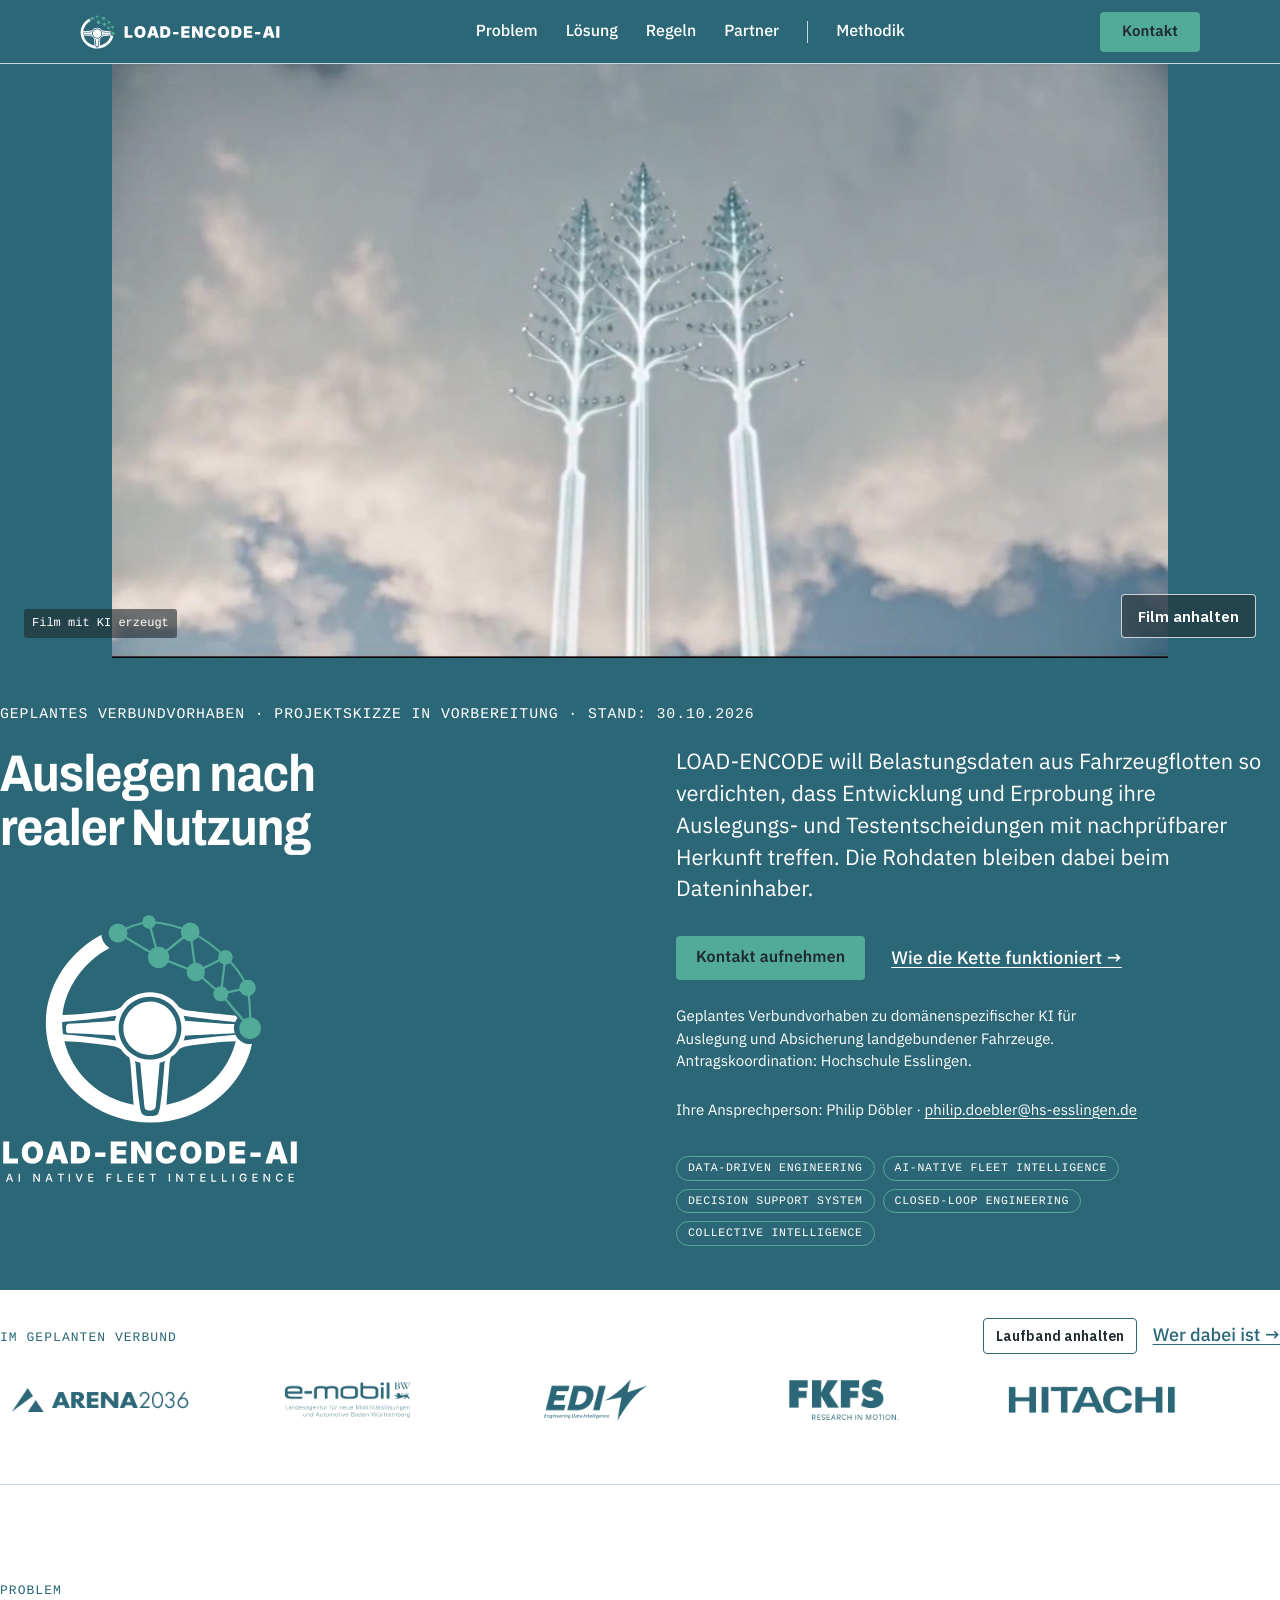
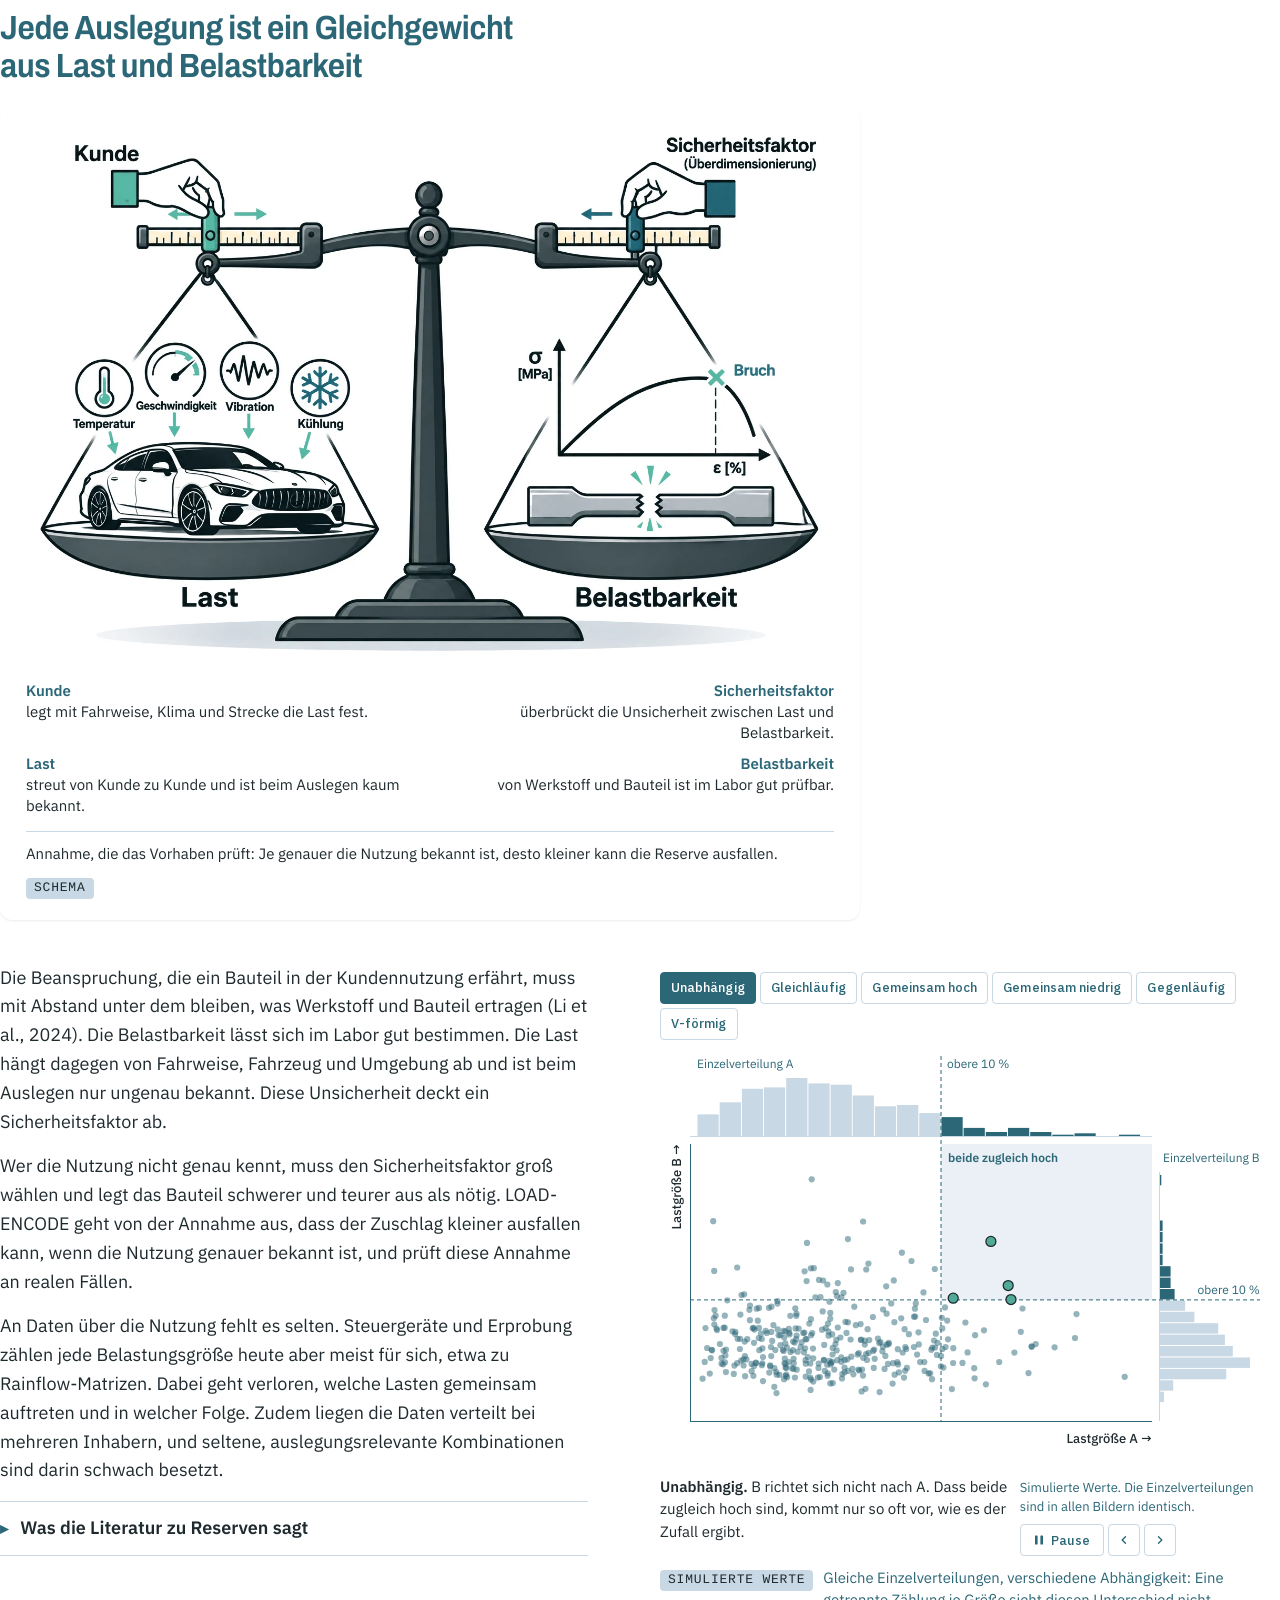
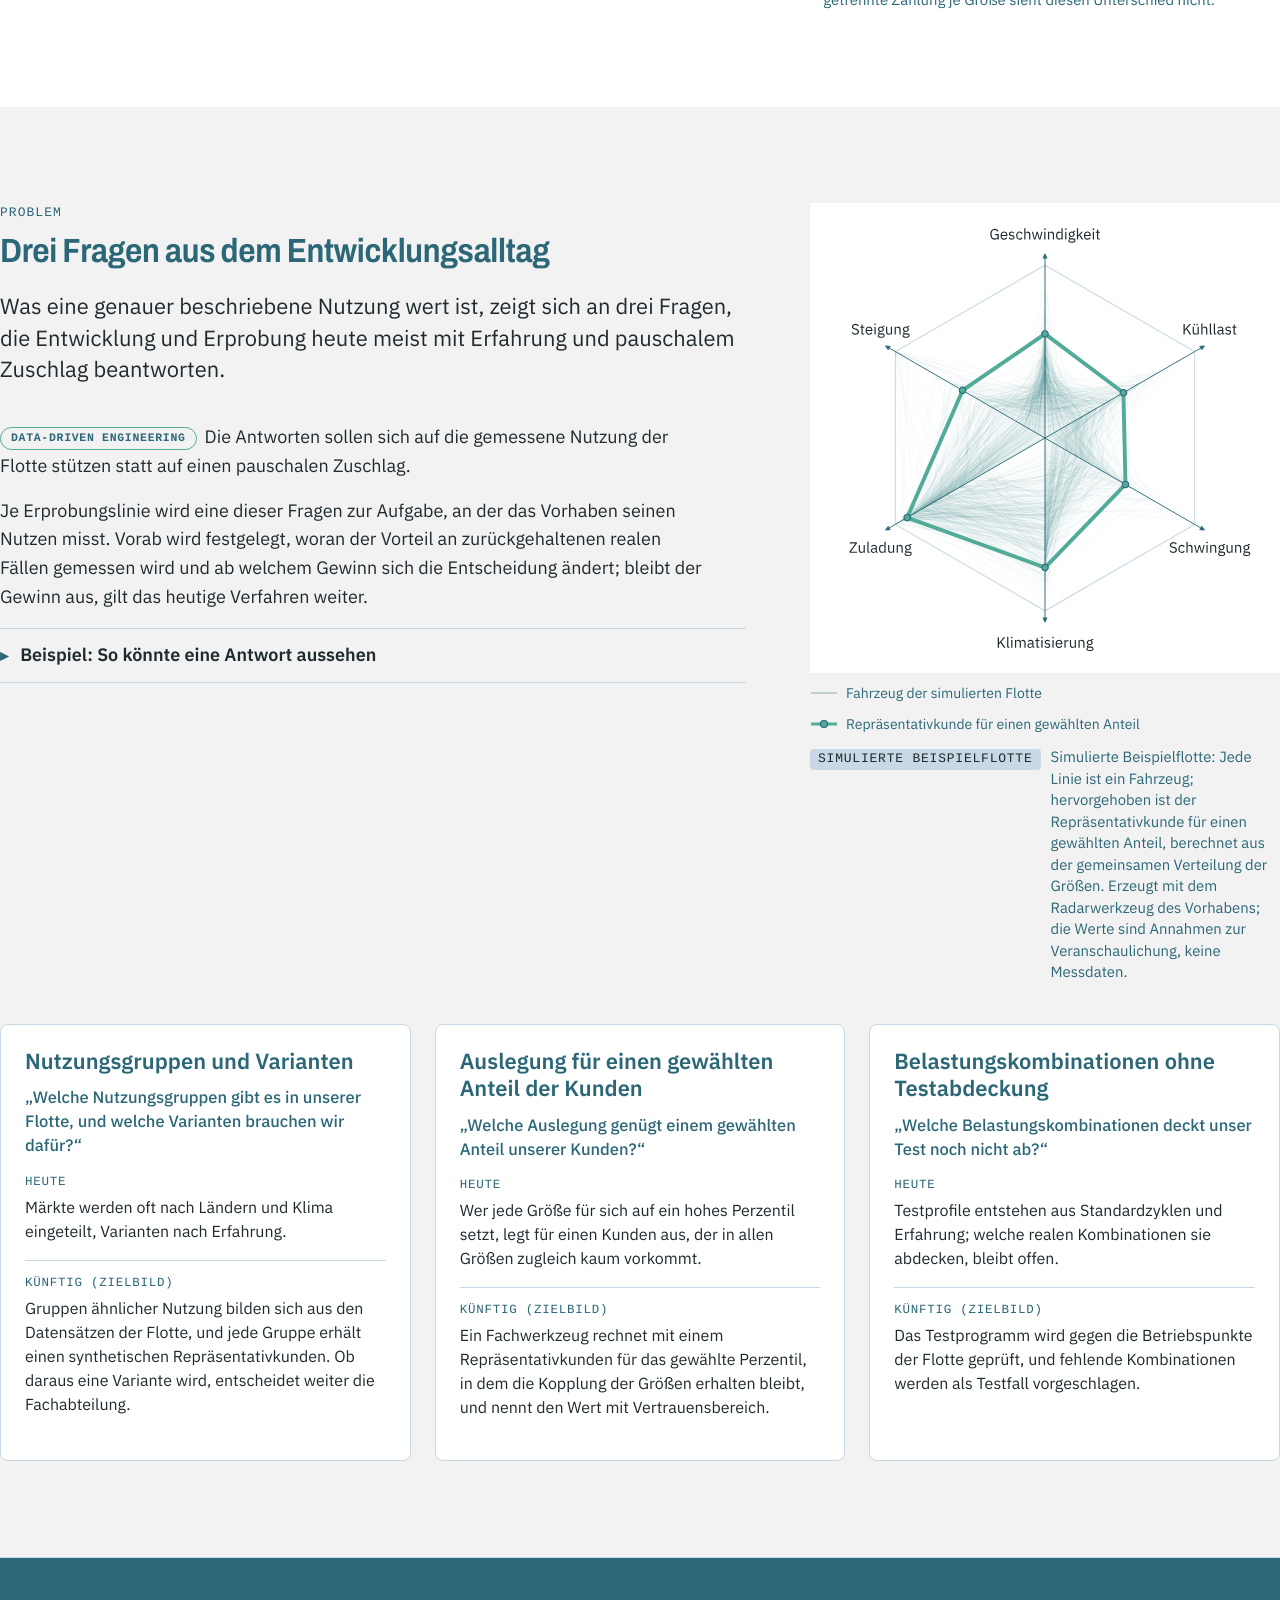
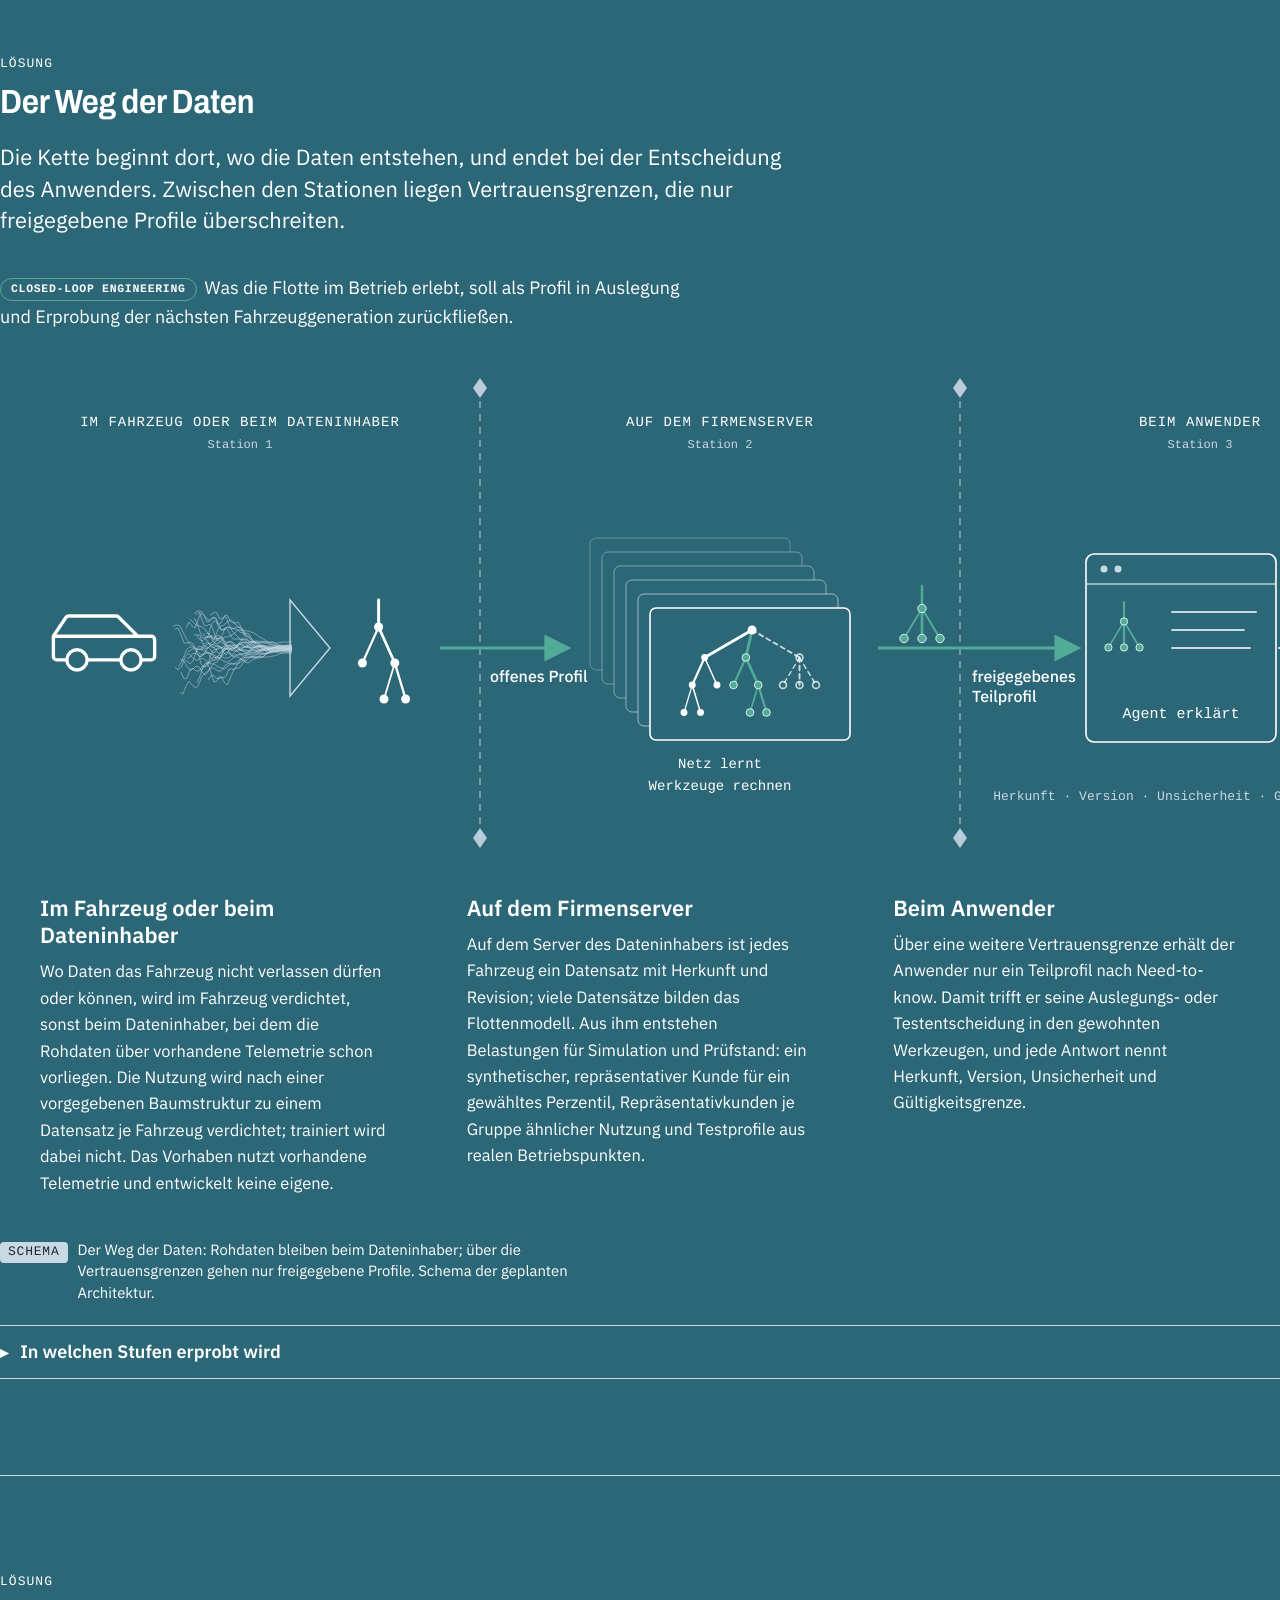
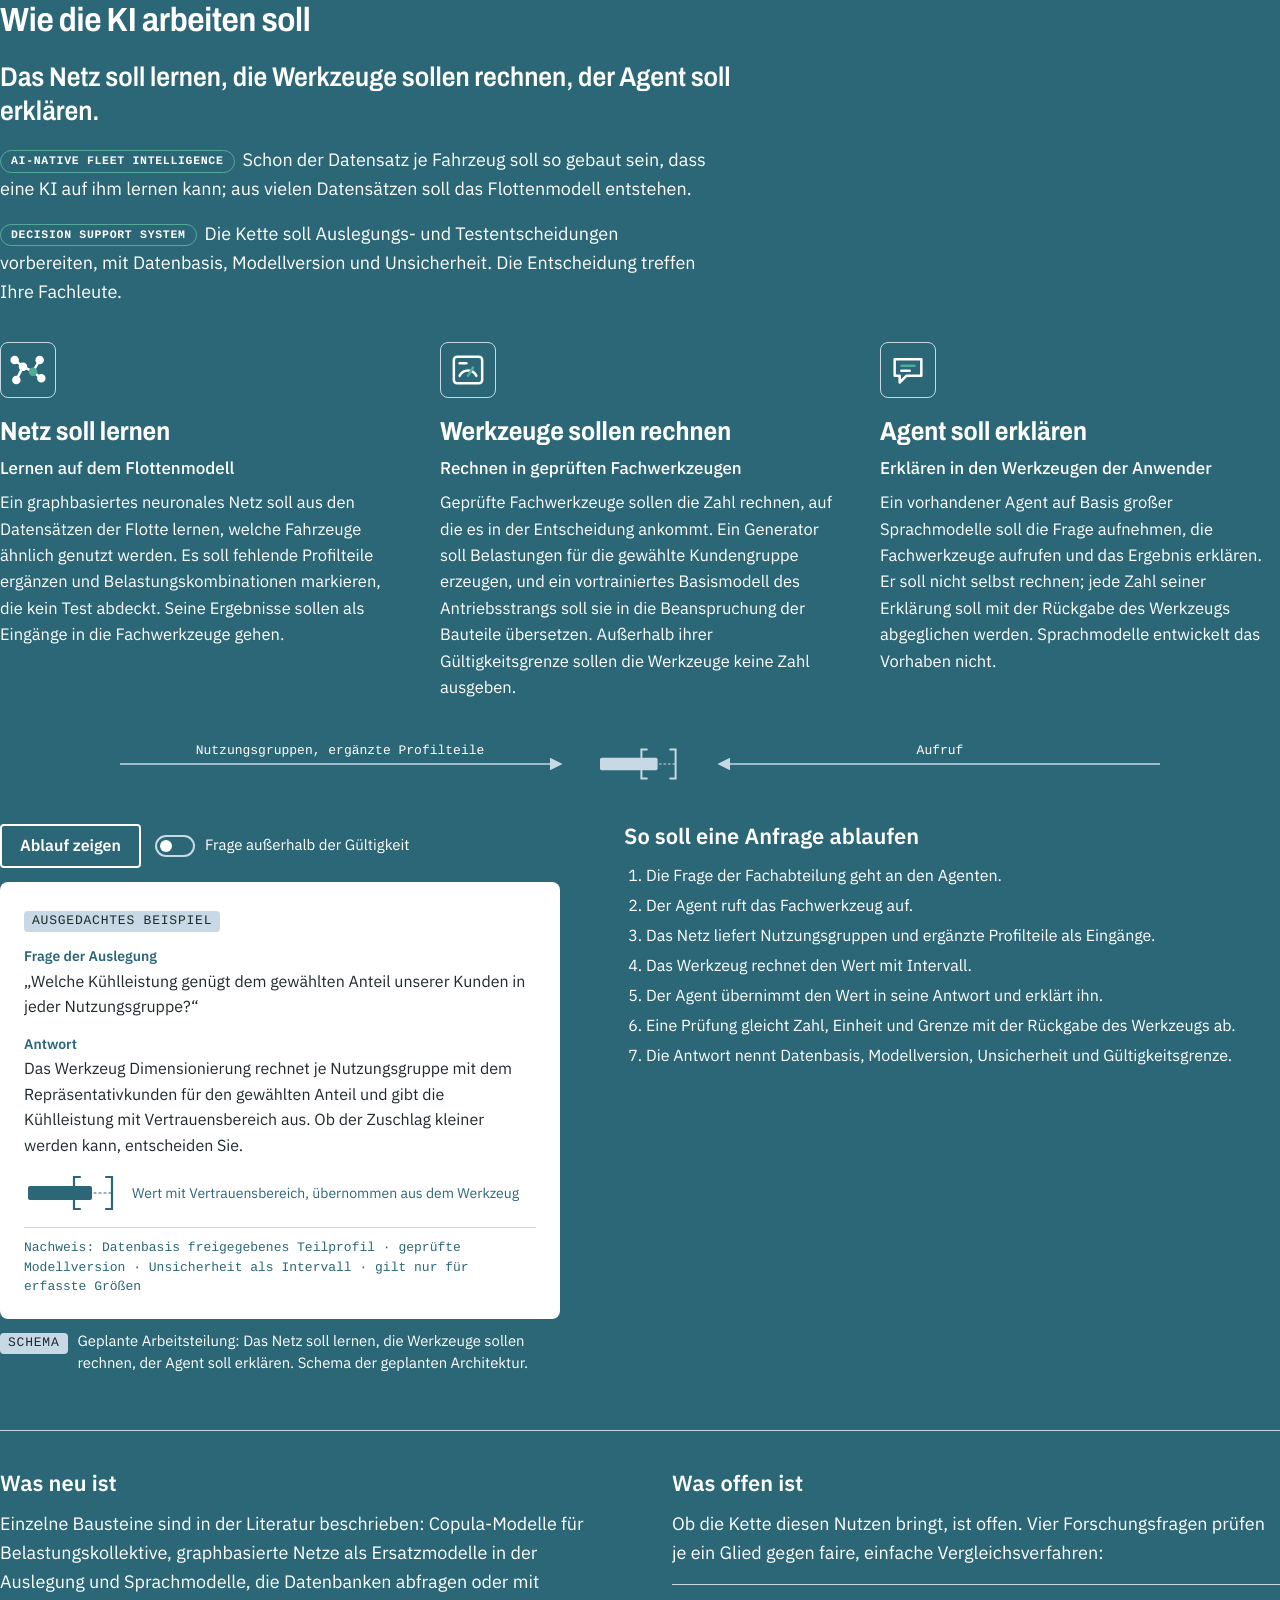
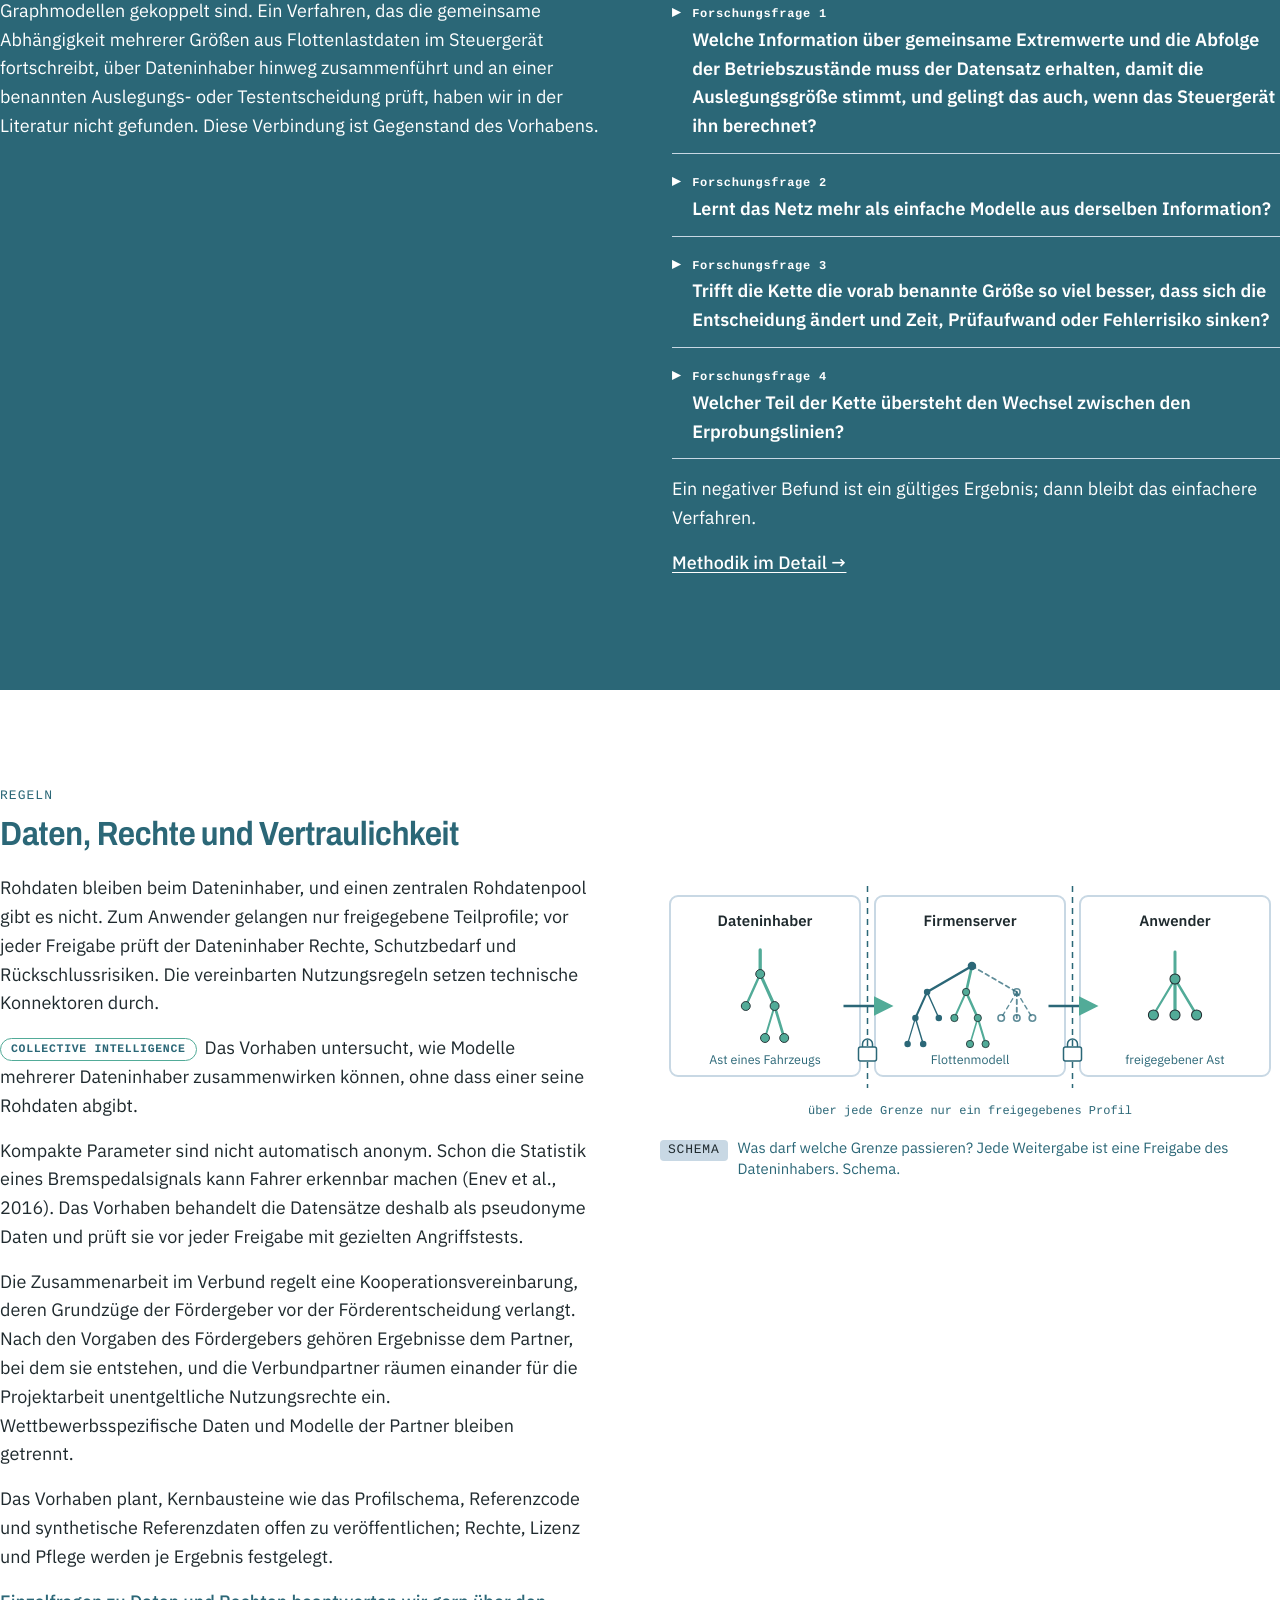
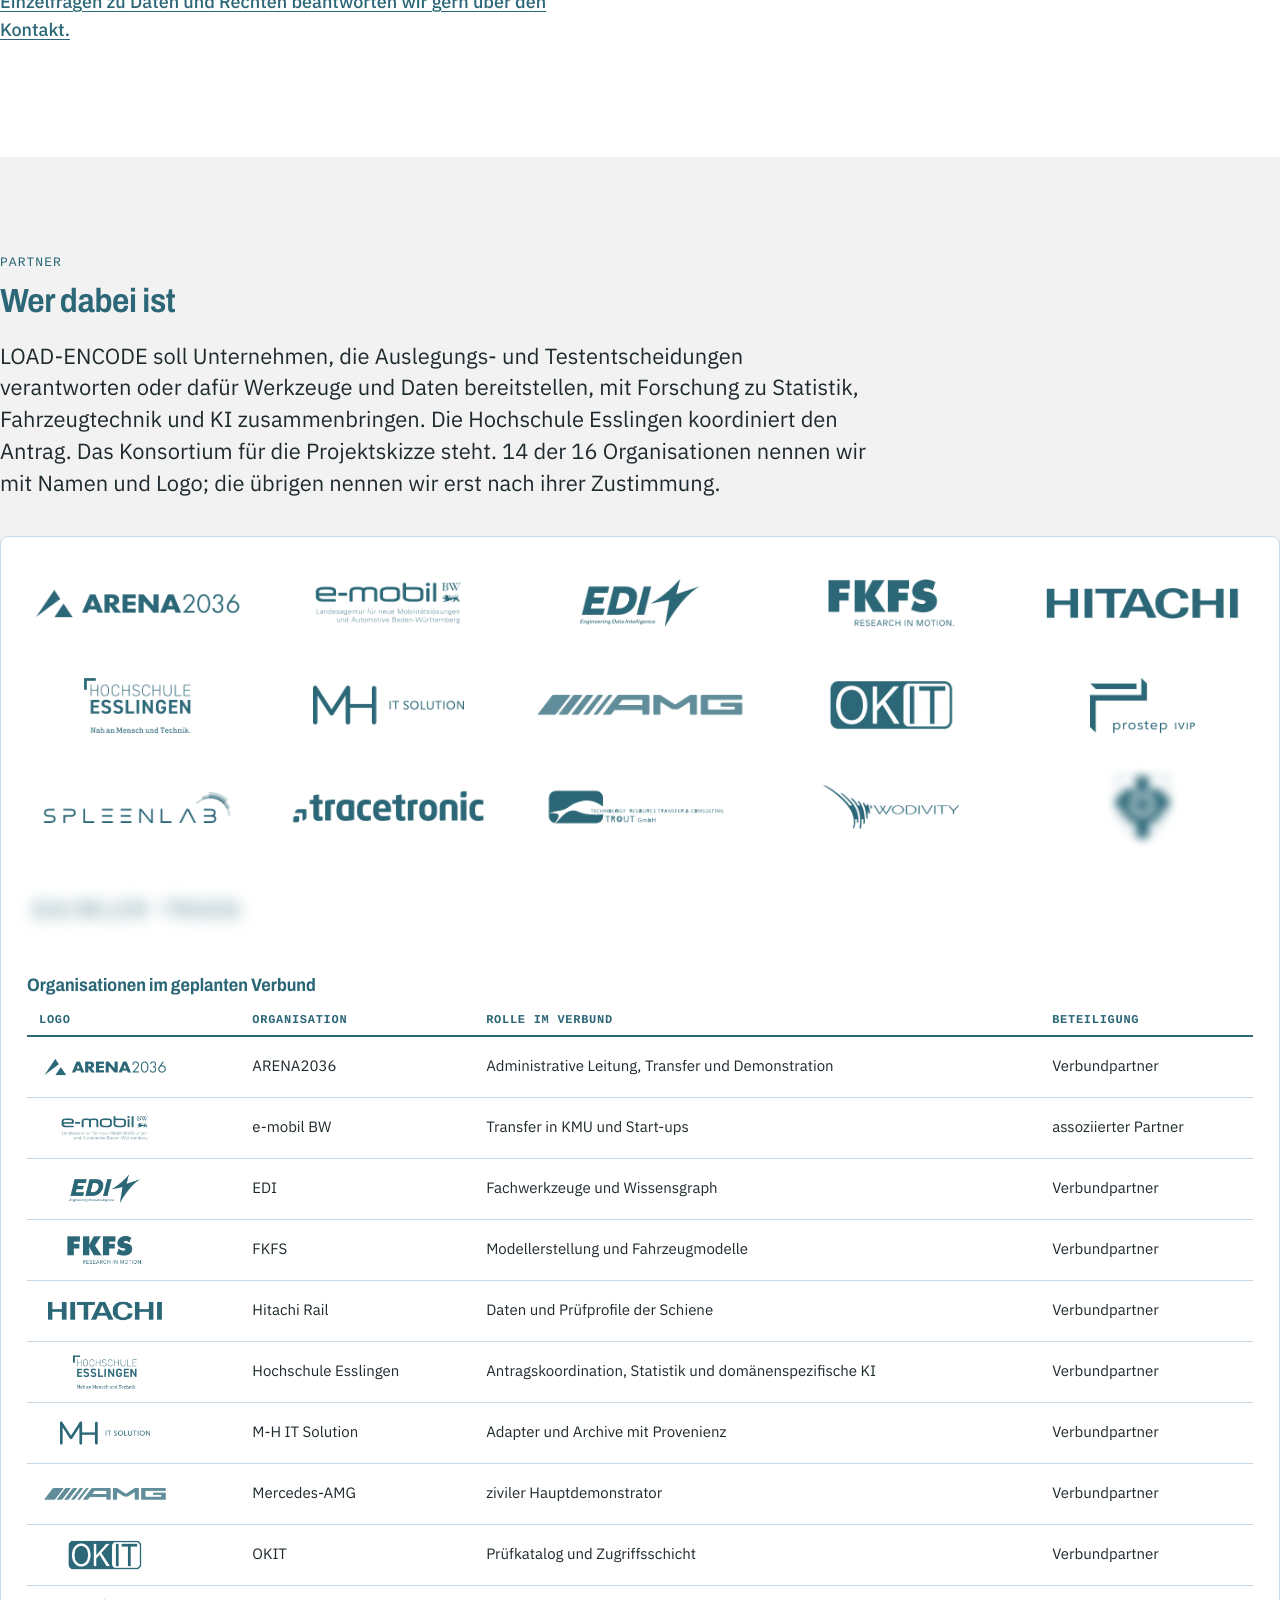
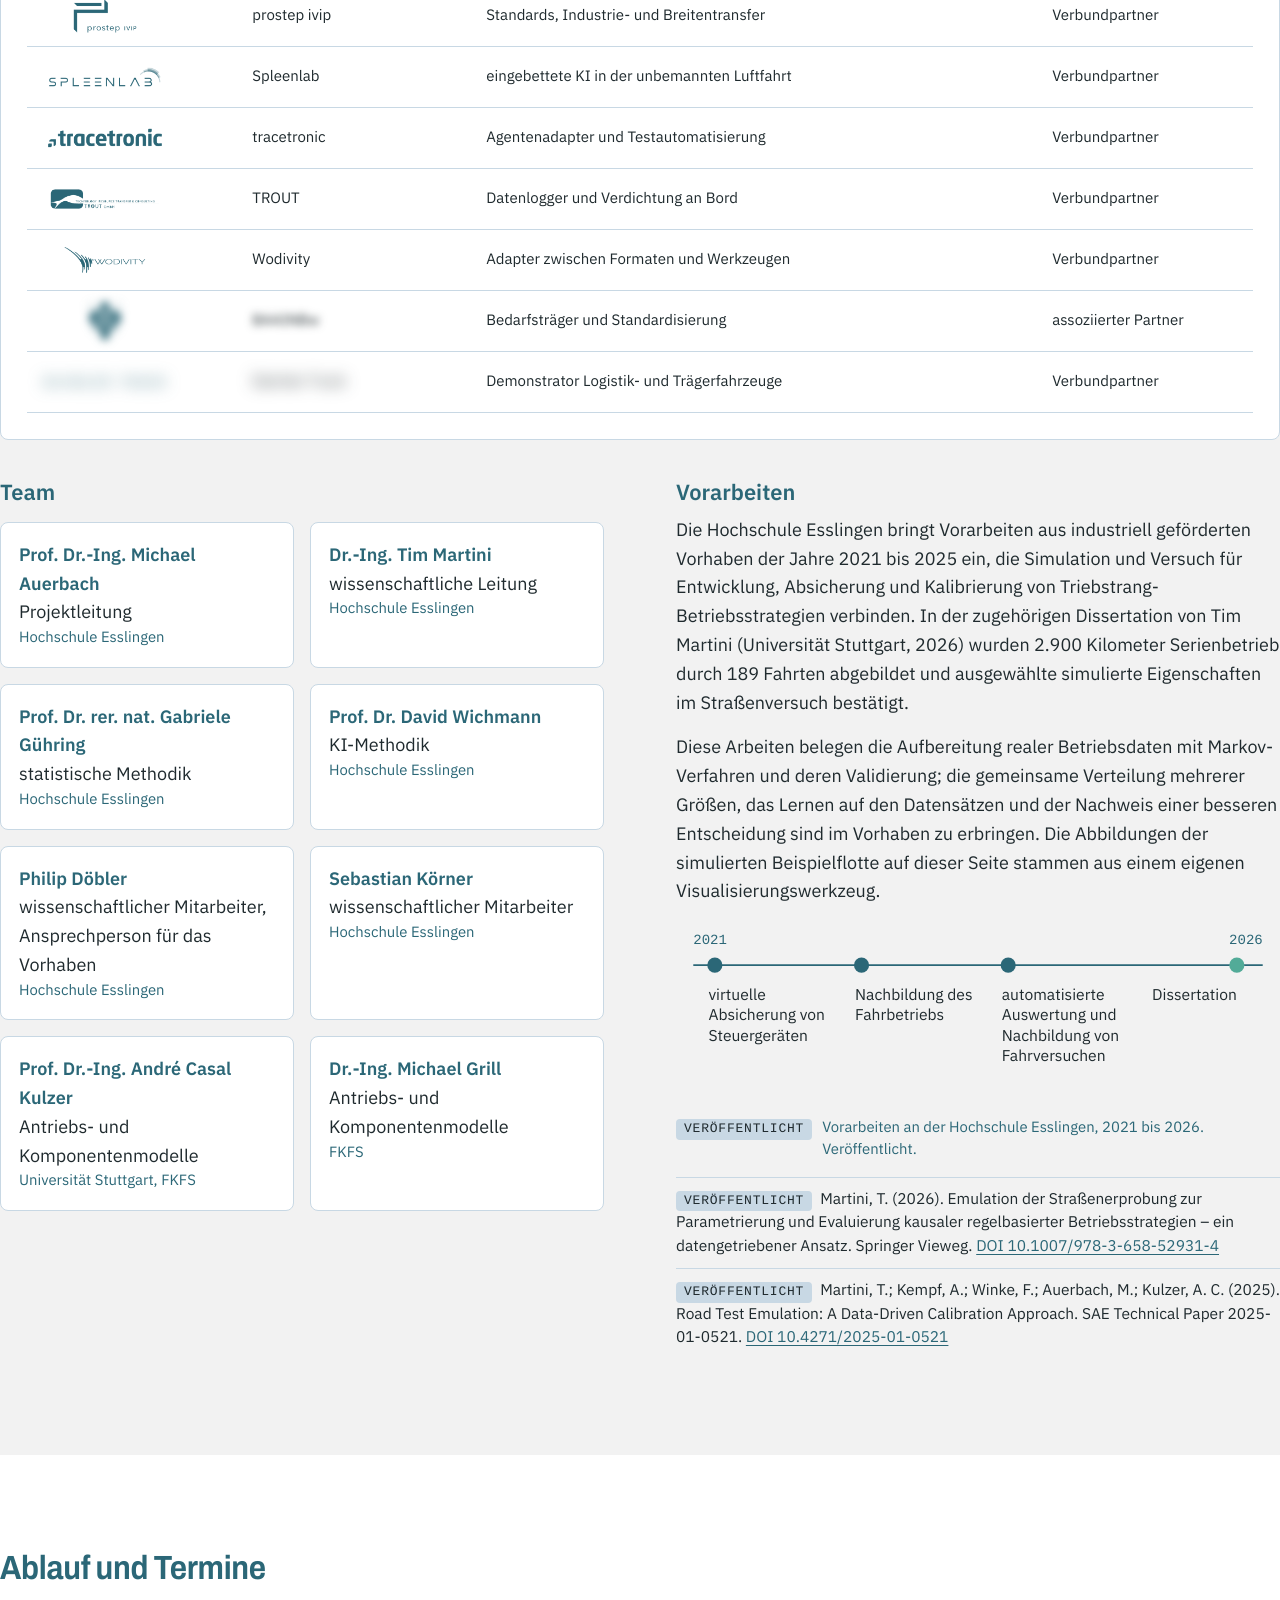
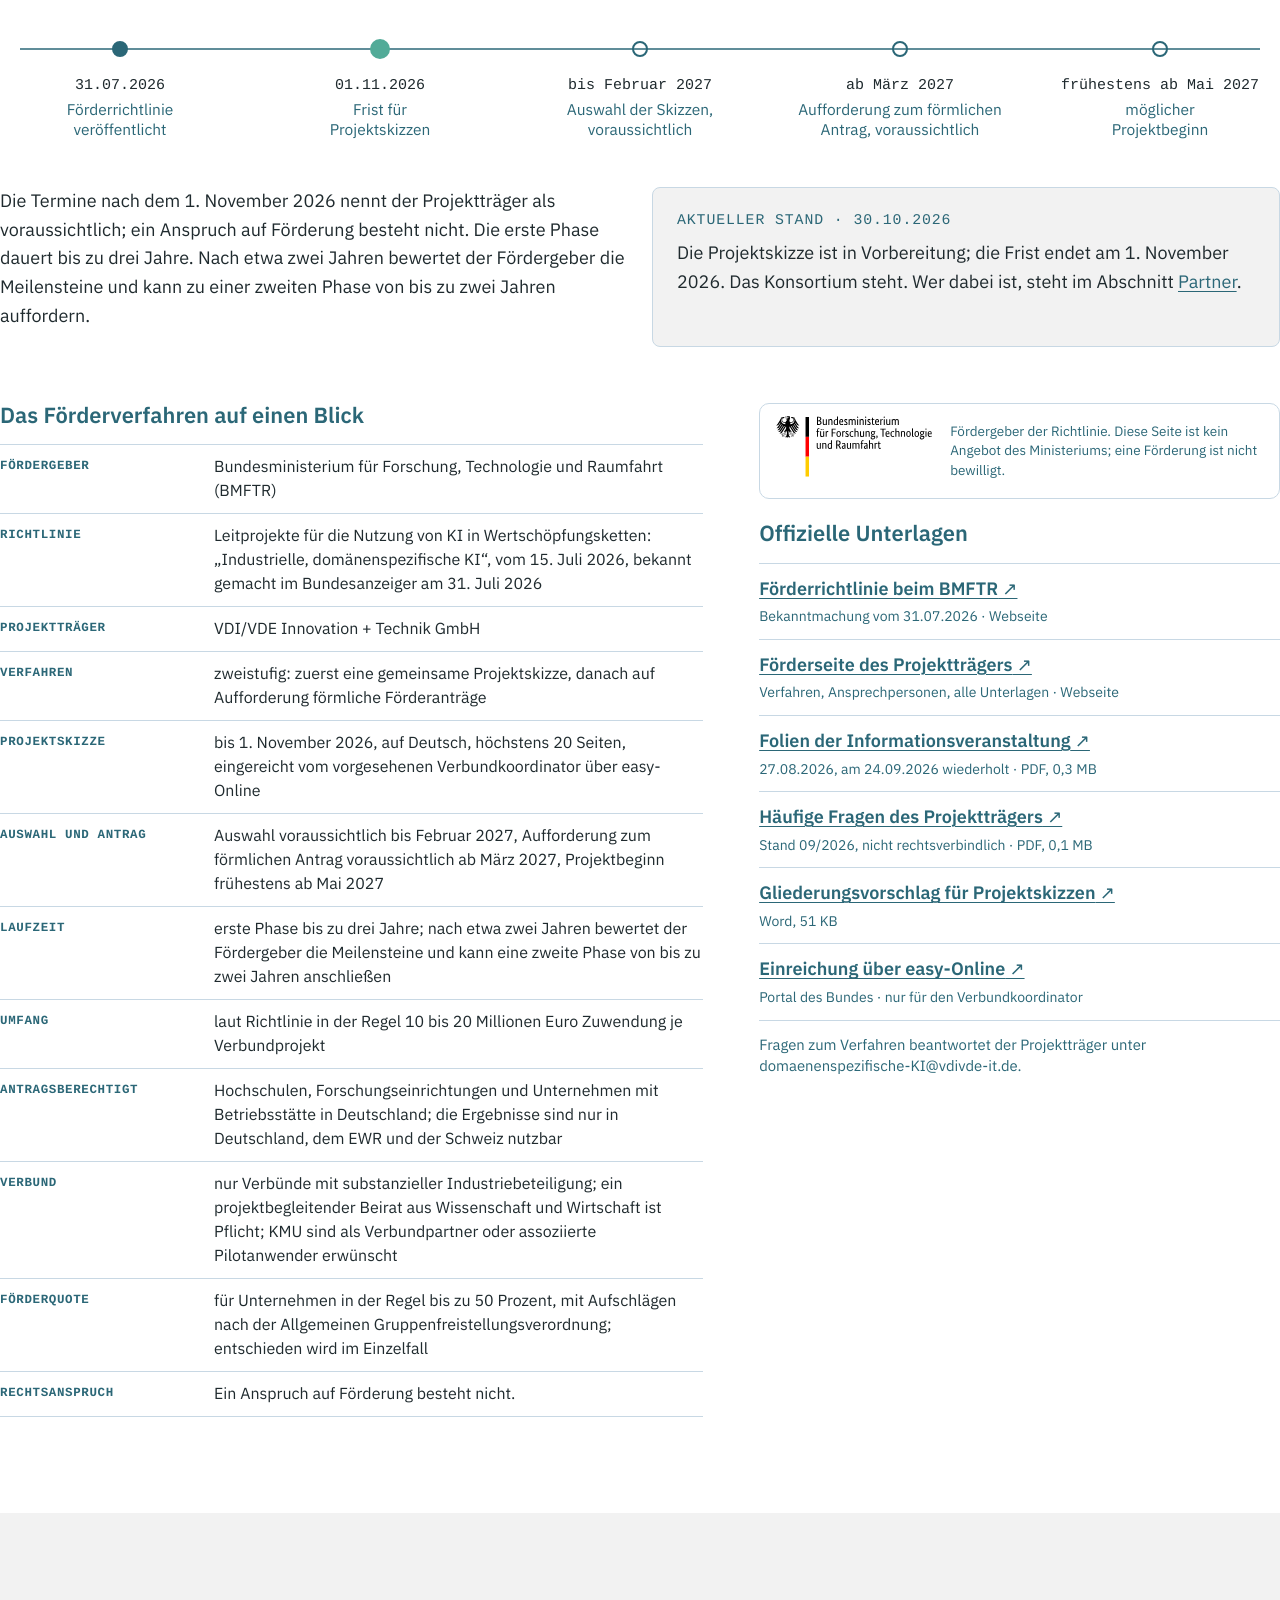
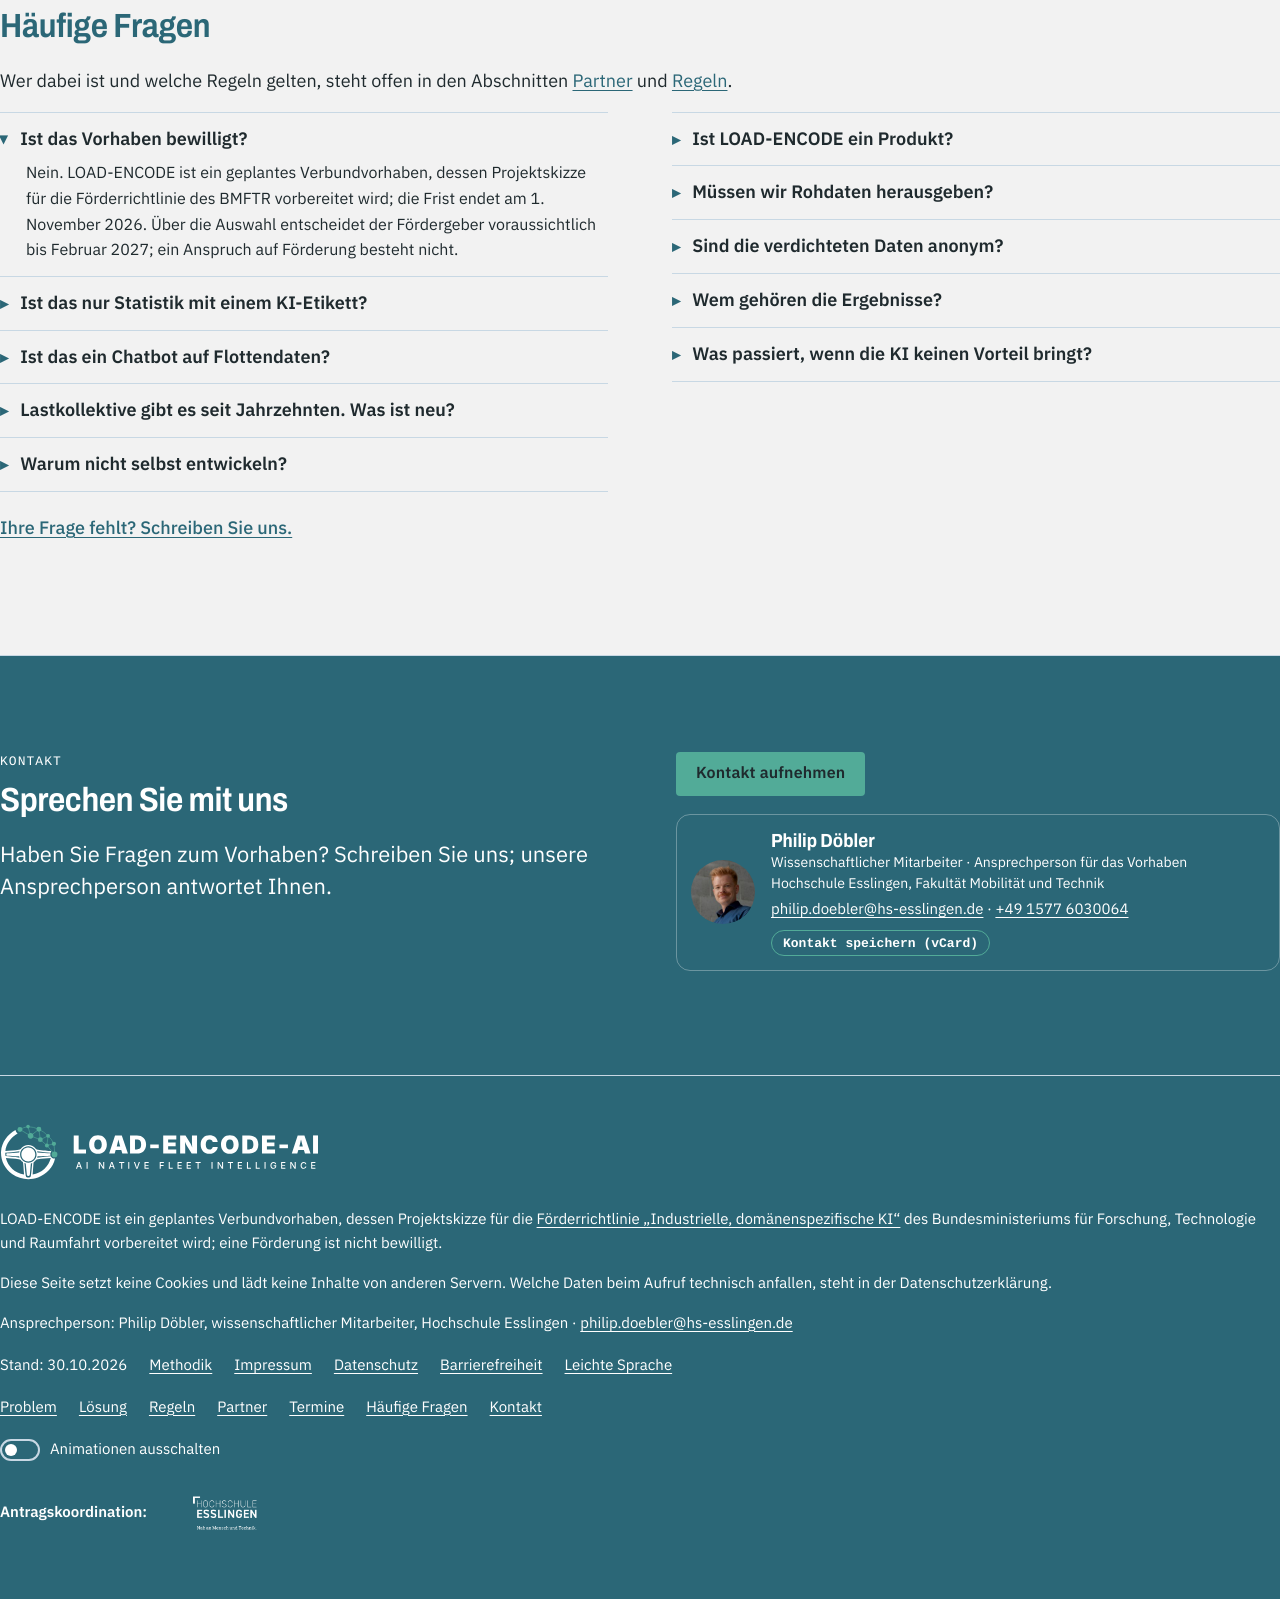
==== commit 71c024e3: "Konsortium der Skizze: Logos nach dem Stand vom 30.10.2026, Mitwirken und Kosten entfallen, allgemei" ====
--- a/site/index.html
+++ b/site/index.html
@@ -342,7 +342,7 @@
 <link rel="icon" type="image/svg+xml" href="assets/images/logo/bildmarke_farbig.svg">
 </head>
 <body class="">
-<div class="pg"><span id="seitenanfang"></span><div class="only-d"><header class="kopf stage"><span class="wm logo-kopf"><img src="assets/images/logo/logo_quer_negativ.svg" alt="LOAD-ENCODE-AI" width="200" height="34"></span><nav aria-label="Hauptnavigation"><a href="#ausgangslage">Problem</a><a href="#datenweg">Lösung</a><a href="#daten-und-rechte">Regeln</a><a href="#partner">Partner</a><a href="#mitwirken">Mitwirken</a><a href="#kosten">Kosten</a><span class="nav-trenn" aria-hidden="true"></span><a href="methodik.html">Methodik</a></nav><a class="btn" href="#kontakt">Kontakt</a></header></div><div class="only-m"><header class="kopf-mobil stage"><span class="wm logo-kopf nur-zeichen"><img src="assets/images/logo/bildmarke_negativ.svg" alt="LOAD-ENCODE-AI" width="37" height="36"></span><nav class="m-immer" aria-label="Wichtige Fragen"><a href="#partner">Partner</a><a href="#kosten">Kosten</a><a href="#daten-und-rechte">Regeln</a></nav><div class="r"><a class="btn" href="#kontakt">Kontakt</a><a class="menu" href="#seitennavigation" aria-label="Menü"><svg width="20" height="20" viewBox="0 0 20 20" aria-hidden="true"><path d="M3 5h14M3 10h14M3 15h14" stroke="currentColor" stroke-width="2" stroke-linecap="round"/></svg></a></div></header></div><section class="film" aria-label="Film"><video class="film-video" controls muted loop playsinline preload="metadata" poster="assets/images/film_standbild.jpg" aria-label="Film: Fahrzeuge senden Daten als Lichtsäulen nach oben, über den Wolken werden daraus Bäume; Fachleute betrachten das Ergebnis, zum Schluss erscheint das Logo."><source src="assets/media/film_titelseite.mp4" type="video/mp4"></video><button type="button" class="film-pause" aria-pressed="false">Film anhalten</button><span class="film-hinweis"><span class="lang">Film mit KI erzeugt</span><span class="kurz">Mit KI erzeugt</span></span></section><section class="hero-d stage only-d"><div class="hero-text"><div class="statuszeile">Geplantes Verbundvorhaben · Projektskizze in Vorbereitung · Stand: 28.10.2026</div><h1 class="h1">Auslegen nach realer Nutzung</h1><img class="hero-logo" src="assets/images/logo/logo_negativ.svg" alt="LOAD-ENCODE-AI – AI Native Fleet Intelligence" width="300" height="273"><p class="lead">LOAD-ENCODE will Belastungsdaten aus Fahrzeugflotten so verdichten, dass Entwicklung und Erprobung ihre Auslegungs- und Testentscheidungen mit nachprüfbarer Herkunft treffen. Die Rohdaten bleiben dabei beim Dateninhaber.</p><div class="cta"><a class="btn" href="mailto:philip.doebler@hs-esslingen.de?subject=Fachgespr%C3%A4ch%20LOAD-ENCODE%20(Start)&amp;body=Guten%20Tag%2C%0D%0A%0D%0Awir%20interessieren%20uns%20f%C3%BCr%20ein%20Fachgespr%C3%A4ch%20zu%20LOAD-ENCODE.%0D%0A%0D%0AUnser%20Arbeitsgebiet%3A%20%0D%0AEine%20Frage%20aus%20unserem%20Entwicklungsalltag%2C%20die%20uns%20besch%C3%A4ftigt%3A%20%0D%0AForm%20der%20Beteiligung%2C%20die%20wir%20uns%20vorstellen%20k%C3%B6nnen%20%28Verbundpartner%2C%20assoziierter%20Partner%2C%20Beirat%20oder%20noch%20offen%29%3A%20%0D%0AWie%20wir%20auf%20das%20Vorhaben%20aufmerksam%20geworden%20sind%3A%20%0D%0A%0D%0AMit%20freundlichen%20Gr%C3%BC%C3%9Fen%0D%0A">Fachgespräch anfragen</a><a class="textlink" href="#datenweg">Wie die Kette funktioniert →</a></div><p class="beschr">Geplantes Verbundvorhaben zu domänenspezifischer KI für Auslegung und Absicherung landgebundener Fahrzeuge. Antragskoordination: Hochschule Esslingen.</p><p class="beschr kontakt-zeile">Ihre Ansprechperson: Philip Döbler · <a href="mailto:philip.doebler@hs-esslingen.de">philip.doebler@hs-esslingen.de</a></p><ul class="leitbegriffe" lang="en" aria-label="Leitbegriffe"><li>Data-Driven Engineering</li><li>AI-Native Fleet Intelligence</li><li>Decision Support System</li><li>Closed-Loop Engineering</li><li>Collective Intelligence</li></ul></div></section><section class="hero-m stage only-m"><div class="hero-text"><div class="statuszeile">Geplantes Verbundvorhaben · Projektskizze in Vorbereitung · Stand: 28.10.2026</div><h1 class="h1">Auslegen nach realer Nutzung</h1><p class="lead">LOAD-ENCODE will Belastungsdaten aus Fahrzeugflotten so verdichten, dass Entwicklung und Erprobung ihre Auslegungs- und Testentscheidungen mit nachprüfbarer Herkunft treffen. Die Rohdaten bleiben dabei beim Dateninhaber.</p><div class="cta"><a class="btn" href="mailto:philip.doebler@hs-esslingen.de?subject=Fachgespr%C3%A4ch%20LOAD-ENCODE%20(Start)&amp;body=Guten%20Tag%2C%0D%0A%0D%0Awir%20interessieren%20uns%20f%C3%BCr%20ein%20Fachgespr%C3%A4ch%20zu%20LOAD-ENCODE.%0D%0A%0D%0AUnser%20Arbeitsgebiet%3A%20%0D%0AEine%20Frage%20aus%20unserem%20Entwicklungsalltag%2C%20die%20uns%20besch%C3%A4ftigt%3A%20%0D%0AForm%20der%20Beteiligung%2C%20die%20wir%20uns%20vorstellen%20k%C3%B6nnen%20%28Verbundpartner%2C%20assoziierter%20Partner%2C%20Beirat%20oder%20noch%20offen%29%3A%20%0D%0AWie%20wir%20auf%20das%20Vorhaben%20aufmerksam%20geworden%20sind%3A%20%0D%0A%0D%0AMit%20freundlichen%20Gr%C3%BC%C3%9Fen%0D%0A">Fachgespräch anfragen</a><a class="textlink" href="#datenweg">Wie die Kette funktioniert →</a></div><p class="beschr">Geplantes Verbundvorhaben zu domänenspezifischer KI für Auslegung und Absicherung landgebundener Fahrzeuge. Antragskoordination: Hochschule Esslingen.</p><p class="beschr kontakt-zeile">Ihre Ansprechperson: Philip Döbler · <a href="mailto:philip.doebler@hs-esslingen.de">philip.doebler@hs-esslingen.de</a></p><ul class="leitbegriffe" lang="en" aria-label="Leitbegriffe"><li>Data-Driven Engineering</li><li>AI-Native Fleet Intelligence</li><li>Decision Support System</li><li>Closed-Loop Engineering</li><li>Collective Intelligence</li></ul></div></section><section class="partnerband" id="partner-band"><div class="wrap"><div class="pb-kopf"><p class="ueberzeile">Im geplanten Verbund</p><div class="rechts"><button type="button" class="pb-lauf-knopf" aria-pressed="false">Laufband anhalten</button><a class="textlink" href="#partner">Wer dabei ist →</a></div></div><div class="pb-lauf" aria-label="Logos im geplanten Verbund"><div class="spur"><div class="lg fest"><img src="assets/images/partner/dunkel/ORG-ARENA2036.png" alt="ARENA2036"></div><div class="lg fest"><img src="assets/images/partner/dunkel/ORG-EMOBILBW.png" alt="e-mobil BW"></div><div class="lg fest"><img src="assets/images/partner/dunkel/ORG-EDI.png" alt="EDI"></div><div class="lg fest"><img src="assets/images/partner/dunkel/ORG-FKFS.png" alt="FKFS"></div><div class="lg fest"><img src="assets/images/partner/dunkel/ORG-HITACHI-RAIL.png" alt="Hitachi Rail"></div><div class="lg fest"><img src="assets/images/partner/dunkel/ORG-HSE.png" alt="Hochschule Esslingen"></div><div class="lg fest"><img src="assets/images/partner/dunkel/ORG-MHIT.png" alt="M-H IT Solution"></div><div class="lg fest"><img src="assets/images/partner/dunkel/ORG-AMG.png" alt="Mercedes-AMG"></div><div class="lg fest"><img src="assets/images/partner/dunkel/ORG-OKIT.png" alt="OKIT"></div><div class="lg fest"><img src="assets/images/partner/dunkel/ORG-PROSTEP.png" alt="prostep ivip"></div><div class="lg fest"><img src="assets/images/partner/dunkel/ORG-SPLEENLAB.png" alt="Spleenlab"></div><div class="lg fest"><img src="assets/images/partner/dunkel/ORG-TRACETRONIC.png" alt="tracetronic"></div><div class="lg fest"><img src="assets/images/partner/dunkel/ORG-TROUT.png" alt="TROUT"></div><div class="lg fest"><img src="assets/images/partner/dunkel/ORG-IFS.png" alt="Universität Stuttgart, IFS"></div><div class="lg fest"><img src="assets/images/partner/dunkel/ORG-WODIVITY.png" alt="Wodivity"></div><div class="lg s2"><img src="assets/images/partner/dunkel/ORG-BAAINBW.png" alt=""></div><div class="lg s2"><img src="assets/images/partner/dunkel/ORG-DAIMLERTRUCK-DEFENCE.png" alt=""></div><div class="zweit" style="display:contents" aria-hidden="true"><div class="lg fest"><img src="assets/images/partner/dunkel/ORG-ARENA2036.png" alt=""></div><div class="lg fest"><img src="assets/images/partner/dunkel/ORG-EMOBILBW.png" alt=""></div><div class="lg fest"><img src="assets/images/partner/dunkel/ORG-EDI.png" alt=""></div><div class="lg fest"><img src="assets/images/partner/dunkel/ORG-FKFS.png" alt=""></div><div class="lg fest"><img src="assets/images/partner/dunkel/ORG-HITACHI-RAIL.png" alt=""></div><div class="lg fest"><img src="assets/images/partner/dunkel/ORG-HSE.png" alt=""></div><div class="lg fest"><img src="assets/images/partner/dunkel/ORG-MHIT.png" alt=""></div><div class="lg fest"><img src="assets/images/partner/dunkel/ORG-AMG.png" alt=""></div><div class="lg fest"><img src="assets/images/partner/dunkel/ORG-OKIT.png" alt=""></div><div class="lg fest"><img src="assets/images/partner/dunkel/ORG-PROSTEP.png" alt=""></div><div class="lg fest"><img src="assets/images/partner/dunkel/ORG-SPLEENLAB.png" alt=""></div><div class="lg fest"><img src="assets/images/partner/dunkel/ORG-TRACETRONIC.png" alt=""></div><div class="lg fest"><img src="assets/images/partner/dunkel/ORG-TROUT.png" alt=""></div><div class="lg fest"><img src="assets/images/partner/dunkel/ORG-IFS.png" alt=""></div><div class="lg fest"><img src="assets/images/partner/dunkel/ORG-WODIVITY.png" alt=""></div><div class="lg s2"><img src="assets/images/partner/dunkel/ORG-BAAINBW.png" alt=""></div><div class="lg s2"><img src="assets/images/partner/dunkel/ORG-DAIMLERTRUCK-DEFENCE.png" alt=""></div></div></div></div><div></div></div></section><section class="sec" id="ausgangslage"><div class="wrap"><p class="ueberzeile">Problem</p><h2 class="h2">Jede Auslegung ist ein Gleichgewicht aus Last und Belastbarkeit</h2><div class="waage-zeile"><figure class="waage-fig panel hell"><img src="assets/images/waage/waage_palette.webp" width="1536" height="1024" alt="Auslegungswaage: Links verschiebt der Kunde das Laufgewicht der Last; in der Schale steht ein Fahrzeug mit den Einflüssen Temperatur, Geschwindigkeit, Vibration und Kühlung. Rechts verschiebt der Sicherheitsfaktor das Laufgewicht der Belastbarkeit; in der Schale liegt eine Zugprobe mit Spannungs-Dehnungs-Kurve bis zum Bruch."><ul class="waage-legende"><li><b>Kunde</b>legt mit Fahrweise, Klima und Strecke die Last fest.</li><li><b>Sicherheitsfaktor</b>überbrückt die Unsicherheit zwischen Last und Belastbarkeit.</li><li><b>Last</b>streut von Kunde zu Kunde und ist beim Auslegen kaum bekannt.</li><li><b>Belastbarkeit</b>von Werkstoff und Bauteil ist im Labor gut prüfbar.</li></ul><p class="waage-annahme">Annahme, die das Vorhaben prüft: Je genauer die Nutzung bekannt ist, desto kleiner kann die Reserve ausfallen.</p><span class="status-label">Schema</span></figure></div><div class="g2"><div><p class="t">Die Beanspruchung, die ein Bauteil in der Kundennutzung erfährt, muss mit Abstand unter dem bleiben, was Werkstoff und Bauteil ertragen (Li et al., 2024). Die Belastbarkeit lässt sich im Labor gut bestimmen. Die Last hängt dagegen von Fahrweise, Fahrzeug und Umgebung ab und ist beim Auslegen nur ungenau bekannt. Diese Unsicherheit deckt ein Sicherheitsfaktor ab.</p><p class="t">Wer die Nutzung nicht genau kennt, muss den Sicherheitsfaktor groß wählen und legt das Bauteil schwerer und teurer aus als nötig. LOAD-ENCODE geht von der Annahme aus, dass der Zuschlag kleiner ausfallen kann, wenn die Nutzung genauer bekannt ist, und prüft diese Annahme an realen Fällen.</p><p class="t">An Daten über die Nutzung fehlt es selten. Steuergeräte und Erprobung zählen jede Belastungsgröße heute aber meist für sich, etwa zu Rainflow-Matrizen. Dabei geht verloren, welche Lasten gemeinsam auftreten und in welcher Folge. Zudem liegen die Daten verteilt bei mehreren Inhabern, und seltene, auslegungsrelevante Kombinationen sind darin schwach besetzt.</p><details class="auf"><summary>Was die Literatur zu Reserven sagt</summary><p>In einer Auswertung von Kundenkollektiven, die Steuergeräte selbst zählen, lagen rund 95 Prozent des Fahrbetriebs unter 130 km/h und zwischen −2 und 2 m/s²; Antriebe sind dennoch oft für seltene Spitzen ausgelegt (Mieth et al., 2022). In einem untersuchten Industriefall werden von 20 bis 30 Varianten eines Produkts drei bis vier gebaut und erprobt, und Zuverlässigkeitstests dauern Monate (Tahera et al., 2019). Eine bezifferte Einsparung durch kleinere Reserven nennt keine der zitierten Quellen; sie ist die Hypothese, die das Vorhaben prüft.</p></details></div><div style="padding-top:8px"><figure class=""><div class="g04" data-g04></div><figcaption><span class="status-label">Simulierte Werte</span><span class="caption">Gleiche Einzelverteilungen, verschiedene Abhängigkeit: Eine getrennte Zählung je Größe sieht diesen Unterschied nicht.</span></figcaption></figure></div></div></div></section><section class="sec alt" id="drei-fragen"><div class="wrap"><div class="fragen-top"><div><p class="ueberzeile">Problem</p><h2 class="h2">Drei Fragen aus dem Entwicklungsalltag</h2><p class="intro">Was eine genauer beschriebene Nutzung wert ist, zeigt sich an drei Fragen, die Entwicklung und Erprobung heute meist mit Erfahrung und pauschalem Zuschlag beantworten.</p><p class="t lb-satz"><span class="lb" lang="en">Data-Driven Engineering</span>Die Antworten sollen sich auf die gemessene Nutzung der Flotte stützen statt auf einen pauschalen Zuschlag.</p><p class="t">Je Erprobungslinie wird eine dieser Fragen zur Aufgabe, an der das Vorhaben seinen Nutzen misst. Vorab wird festgelegt, woran der Vorteil an zurückgehaltenen realen Fällen gemessen wird und ab welchem Gewinn sich die Entscheidung ändert; bleibt der Gewinn aus, gilt das heutige Verfahren weiter.</p><details class="auf"><summary>Beispiel: So könnte eine Antwort aussehen</summary><p><span class="status-label">Ausgedachtes Beispiel, kein Ergebnis des Vorhabens.</span></p><p>Frage der Auslegung: „Welche Kühlleistung genügt dem gewählten Anteil unserer Kunden in jeder Nutzungsgruppe?“</p><p>Antwort: „Das Werkzeug Dimensionierung rechnet je Nutzungsgruppe mit dem Repräsentativkunden für den gewählten Anteil und gibt die Kühlleistung mit Vertrauensbereich aus. Ob der Sicherheitsfaktor kleiner ausfallen kann, entscheiden Sie.“</p><p>Nachweis: Datenbasis freigegebenes Teilprofil · geprüfte Modellversion · Unsicherheit als Intervall · gilt nur für erfasste Größen.</p></details><p style="margin-top:22px"><a href="mailto:philip.doebler@hs-esslingen.de?subject=Fachgespr%C3%A4ch%20LOAD-ENCODE%20(Frage)&amp;body=Guten%20Tag%2C%0D%0A%0D%0Awir%20interessieren%20uns%20f%C3%BCr%20ein%20Fachgespr%C3%A4ch%20zu%20LOAD-ENCODE.%0D%0A%0D%0AUnser%20Arbeitsgebiet%3A%20%0D%0AEine%20Frage%20aus%20unserem%20Entwicklungsalltag%2C%20die%20uns%20besch%C3%A4ftigt%3A%20%0D%0AForm%20der%20Beteiligung%2C%20die%20wir%20uns%20vorstellen%20k%C3%B6nnen%20%28Verbundpartner%2C%20assoziierter%20Partner%2C%20Beirat%20oder%20noch%20offen%29%3A%20%0D%0AWie%20wir%20auf%20das%20Vorhaben%20aufmerksam%20geworden%20sind%3A%20%0D%0A%0D%0AMit%20freundlichen%20Gr%C3%BC%C3%9Fen%0D%0A" class="textlink">Welche Frage zählt in Ihrem Haus? Fachgespräch anfragen</a></p></div><div><figure class=""><img class="radar" src="assets/images/g05_radar/g05_radar.svg" width="470" height="470" alt="Radardiagramm einer simulierten Flotte über sechs Größen: Geschwindigkeit, Kühllast, Schwingung, Klimatisierung, Zuladung und Steigung. Jede dünne Linie ist ein Fahrzeug; hervorgehoben ist der Repräsentativkunde für einen gewählten Anteil der Flotte, der auf jeder Achse weit außen liegt."><div class="legend"><span><svg width="28" height="10" aria-hidden="true"><path d="M1 5 H27" stroke="var(--p-struktur)" stroke-opacity="0.35" stroke-width="1.5"/></svg>Fahrzeug der simulierten Flotte</span><span><svg width="28" height="10" aria-hidden="true"><path d="M1 5 H27" stroke="var(--p-akzent)" stroke-width="3"/><circle cx="14" cy="5" r="3.5" fill="var(--p-akzent)" stroke="var(--p-struktur)" stroke-width="1.2"/></svg>Repräsentativkunde für einen gewählten Anteil</span></div><figcaption><span class="status-label">Simulierte Beispielflotte</span><span class="caption">Simulierte Beispielflotte: Jede Linie ist ein Fahrzeug; hervorgehoben ist der Repräsentativkunde für einen gewählten Anteil, berechnet aus der gemeinsamen Verteilung der Größen. Erzeugt mit dem Radarwerkzeug des Vorhabens; die Werte sind Annahmen zur Veranschaulichung, keine Messdaten.</span></figcaption></figure></div></div><div class="cards3"><article class="card qcard"><h3 class="h3">Nutzungsgruppen und Varianten</h3><p class="q">„Welche Nutzungsgruppen gibt es in unserer Flotte, und welche Varianten brauchen wir dafür?“</p><div class="k">Heute</div><p>Märkte werden oft nach Ländern und Klima eingeteilt, Varianten nach Erfahrung.</p><div class="zb"><div class="k">Künftig (Zielbild)</div><p>Gruppen ähnlicher Nutzung bilden sich aus den Datensätzen der Flotte, und jede Gruppe erhält einen synthetischen Repräsentativkunden. Ob daraus eine Variante wird, entscheidet weiter die Fachabteilung.</p></div></article><article class="card qcard"><h3 class="h3">Auslegung für einen gewählten Anteil der Kunden</h3><p class="q">„Welche Auslegung genügt einem gewählten Anteil unserer Kunden?“</p><div class="k">Heute</div><p>Wer jede Größe für sich auf ein hohes Perzentil setzt, legt für einen Kunden aus, der in allen Größen zugleich kaum vorkommt.</p><div class="zb"><div class="k">Künftig (Zielbild)</div><p>Ein Fachwerkzeug rechnet mit einem Repräsentativkunden für das gewählte Perzentil, in dem die Kopplung der Größen erhalten bleibt, und nennt den Wert mit Vertrauensbereich.</p></div></article><article class="card qcard"><h3 class="h3">Belastungskombinationen ohne Testabdeckung</h3><p class="q">„Welche Belastungskombinationen deckt unser Test noch nicht ab?“</p><div class="k">Heute</div><p>Testprofile entstehen aus Standardzyklen und Erfahrung; welche realen Kombinationen sie abdecken, bleibt offen.</p><div class="zb"><div class="k">Künftig (Zielbild)</div><p>Das Testprogramm wird gegen die Betriebspunkte der Flotte geprüft, und fehlende Kombinationen werden als Testfall vorgeschlagen.</p></div></article></div></div></section><section class="sec stage" id="datenweg"><div class="wrap"><p class="ueberzeile">Lösung</p><h2 class="h2">Der Weg der Daten</h2><p class="intro">Die Kette beginnt dort, wo die Daten entstehen, und endet bei der Entscheidung des Anwenders. Zwischen den Stationen liegen Vertrauensgrenzen, die nur freigegebene Profile überschreiten.</p><p class="t lb-satz"><span class="lb" lang="en">Closed-Loop Engineering</span>Was die Flotte im Betrieb erlebt, soll als Profil in Auslegung und Erprobung der nächsten Fahrzeuggeneration zurückfließen.</p></div><div class="only-d weg-svg"><svg viewBox="0 0 1440 520" width="1440" role="img" aria-label="Kette aus drei Stationen: Im Fahrzeug entsteht ein kleiner Ast als Profil, auf dem Firmenserver wird er an das Flottenmodell angehängt, zum Anwender geht nur ein herausgelöster Ast als freigegebenes Teilprofil."><defs><marker id="dwPfeil" viewBox="0 0 10 10" refX="8" refY="5" markerWidth="9" markerHeight="9" orient="auto"><path d="M0 0 L10 5 L0 10 Z" fill="var(--gd-neu)"/></marker></defs><line x1="480" y1="40" x2="480" y2="490" stroke="var(--gd-kontext)" stroke-width="1.2" stroke-dasharray="7 6" opacity="0.75"/><path d="M473 40 L480 30 L487 40 L480 50 Z M473 490 L480 480 L487 490 L480 500 Z" fill="var(--gd-kontext)" opacity="0.9"/><line x1="960" y1="40" x2="960" y2="490" stroke="var(--gd-kontext)" stroke-width="1.2" stroke-dasharray="7 6" opacity="0.75"/><path d="M953 40 L960 30 L967 40 L960 50 Z M953 490 L960 480 L967 490 L960 500 Z" fill="var(--gd-kontext)" opacity="0.9"/><text class="svg-mono" x="240" y="78" text-anchor="middle" font-size="14" letter-spacing="1" fill="var(--gd-text)" opacity="1.0">IM FAHRZEUG ODER BEIM DATENINHABER</text><text class="svg-mono" x="240" y="100" text-anchor="middle" font-size="12" fill="var(--gd-kontext)" opacity="1.0">Station 1</text><text class="svg-mono" x="720" y="78" text-anchor="middle" font-size="14" letter-spacing="1" fill="var(--gd-text)" opacity="1.0">AUF DEM FIRMENSERVER</text><text class="svg-mono" x="720" y="100" text-anchor="middle" font-size="12" fill="var(--gd-kontext)" opacity="1.0">Station 2</text><text class="svg-mono" x="1200" y="78" text-anchor="middle" font-size="14" letter-spacing="1" fill="var(--gd-text)" opacity="1.0">BEIM ANWENDER</text><text class="svg-mono" x="1200" y="100" text-anchor="middle" font-size="12" fill="var(--gd-kontext)" opacity="1.0">Station 3</text><g opacity="1.0"><g class="fz" transform="translate(50 229.2) scale(0.4219)"><path fill="var(--gd-bestand)" d="M240 136H209.66L165.17 91.52A11.9 11.9 0 0 0 156.69 88H44.28a12 12 0 0 0 -10 5.34L4.67 137.78A4 4 0 0 0 4 140v48a12 12 0 0 0 12 12H36.29a28 28 0 0 0 55.42 0h72.58a28 28 0 0 0 55.42 0H240a12 12 0 0 0 12 -12V148A12 12 0 0 0 240 136ZM41 97.78A4 4 0 0 1 44.28 96H156.69a4 4 0 0 1 2.82 1.17L198.34 136H15.47ZM64 216a20 20 0 1 1 20 -20A20 20 0 0 1 64 216Zm128 0a20 20 0 1 1 20 -20A20 20 0 0 1 192 216Zm52 -28a4 4 0 0 1 -4 4H219.71a28 28 0 0 0 -55.42 0H91.71a28 28 0 0 0 -55.42 0H16a4 4 0 0 1 -4 -4V144H240a4 4 0 0 1 4 4Z"/></g><path d="M188 304 L191 302 L194 300 L196 303 L199 308 L202 308 L205 304 L208 305 L211 310 L214 312 L217 309 L220 307 L222 309 L225 310 L228 310 L231 308 L234 307 L237 307 L240 306 L243 306 L246 306 L249 305 L251 304 L254 304 L257 305 L260 304 L263 303 L266 302 L269 302 L272 302 L275 301 L278 301 L280 301 L283 300 L286 300 L289 300 L292 300 M180 344 L183 346 L186 338 L189 333 L192 337 L196 340 L199 336 L202 328 L205 325 L208 323 L211 319 L214 315 L217 314 L220 310 L224 303 L227 300 L230 302 L233 302 L236 299 L239 296 L242 297 L245 299 L248 299 L252 299 L255 300 L258 301 L261 301 L264 301 L267 302 L270 302 L273 301 L276 300 L280 300 L283 300 L286 299 L289 299 L292 299 M181 324 L184 331 L187 330 L190 322 L193 320 L196 323 L199 323 L202 319 L205 316 L209 315 L212 313 L215 312 L218 311 L221 309 L224 306 L227 304 L230 306 L233 306 L236 303 L239 301 L243 303 L246 305 L249 304 L252 302 L255 302 L258 304 L261 303 L264 301 L267 301 L270 301 L273 300 L277 299 L280 298 L283 298 L286 297 L289 297 L292 297 M197 287 L200 287 L202 294 L205 299 L208 299 L210 301 L213 305 L215 304 L218 299 L221 299 L223 304 L226 307 L229 303 L231 300 L234 300 L237 303 L239 302 L242 302 L244 303 L247 303 L250 302 L252 300 L255 302 L258 303 L260 303 L263 301 L266 301 L268 301 L271 301 L274 301 L276 301 L279 301 L281 301 L284 301 L287 301 L289 302 L292 302 M194 270 L197 275 L200 284 L203 290 L205 290 L208 288 L211 289 L213 293 L216 296 L219 295 L222 292 L224 289 L227 289 L230 288 L232 287 L235 285 L238 282 L241 282 L243 282 L246 283 L249 283 L251 284 L254 285 L257 287 L259 289 L262 290 L265 292 L268 294 L270 296 L273 297 L276 298 L278 299 L281 300 L284 301 L287 301 L289 302 L292 302 M178 319 L181 315 L184 308 L187 301 L190 299 L193 299 L197 301 L200 301 L203 302 L206 303 L209 305 L212 306 L216 308 L219 310 L222 312 L225 314 L228 314 L232 311 L235 308 L238 307 L241 306 L244 306 L247 305 L251 302 L254 300 L257 299 L260 299 L263 300 L267 301 L270 301 L273 300 L276 300 L279 301 L282 301 L286 301 L289 300 L292 300 M180 312 L183 312 L186 317 L190 322 L193 321 L196 318 L199 319 L202 324 L205 327 L208 324 L211 320 L214 320 L218 323 L221 323 L224 319 L227 316 L230 315 L233 316 L236 315 L239 312 L242 310 L245 309 L249 310 L252 309 L255 307 L258 306 L261 306 L264 306 L267 305 L270 304 L273 303 L276 303 L280 303 L283 302 L286 302 L289 301 L292 301 M202 322 L204 317 L207 314 L209 319 L212 328 L214 334 L217 333 L219 329 L222 329 L224 334 L227 337 L229 333 L232 326 L234 321 L237 320 L239 320 L242 317 L244 313 L247 309 L249 308 L252 309 L254 309 L257 309 L259 308 L262 309 L264 309 L267 309 L269 309 L272 308 L274 308 L277 307 L279 306 L282 305 L284 304 L287 304 L289 304 L292 304 M173 278 L177 277 L180 278 L183 284 L187 292 L190 296 L193 298 L196 302 L200 306 L203 307 L206 305 L210 305 L213 308 L216 310 L219 307 L223 302 L226 300 L229 301 L233 301 L236 299 L239 296 L243 295 L246 295 L249 295 L252 294 L256 294 L259 294 L262 294 L266 294 L269 294 L272 294 L276 295 L279 295 L282 294 L285 294 L289 294 L292 294 M197 335 L200 328 L202 321 L205 318 L208 316 L210 309 L213 302 L215 301 L218 305 L221 305 L223 301 L226 298 L229 299 L231 302 L234 303 L237 303 L239 305 L242 308 L244 308 L247 307 L250 306 L252 308 L255 310 L258 309 L260 307 L263 306 L266 306 L268 305 L271 304 L274 303 L276 303 L279 302 L281 301 L284 301 L287 301 L289 301 L292 301 M203 285 L206 290 L208 289 L210 281 L213 274 L215 273 L218 276 L220 276 L223 271 L225 267 L228 268 L230 273 L233 275 L235 275 L238 274 L240 277 L243 283 L245 287 L248 288 L250 289 L252 292 L255 296 L257 298 L260 298 L262 298 L265 299 L267 300 L270 300 L272 300 L275 299 L277 299 L280 299 L282 299 L285 299 L287 298 L290 298 L292 299 M194 266 L197 263 L200 263 L202 264 L205 268 L208 272 L210 272 L213 270 L216 271 L219 277 L221 282 L224 282 L227 279 L229 279 L232 280 L235 281 L238 282 L240 284 L243 285 L246 285 L249 286 L251 290 L254 293 L257 295 L259 296 L262 298 L265 299 L268 301 L270 302 L273 302 L276 303 L278 302 L281 302 L284 303 L287 303 L289 303 L292 303 M185 313 L187 313 L190 316 L193 313 L196 304 L199 298 L202 299 L205 301 L208 300 L211 297 L214 297 L217 298 L220 299 L223 300 L226 301 L229 301 L232 300 L235 299 L238 300 L241 301 L244 299 L247 297 L250 297 L253 298 L256 299 L259 298 L262 297 L265 298 L268 300 L271 300 L274 300 L277 300 L280 301 L283 301 L286 301 L289 301 L292 301 M206 285 L209 286 L211 290 L213 291 L216 289 L218 287 L221 289 L223 293 L225 297 L228 298 L230 297 L233 297 L235 298 L237 297 L240 294 L242 291 L244 291 L247 292 L249 294 L252 294 L254 294 L256 294 L259 296 L261 300 L263 302 L266 303 L268 303 L271 303 L273 304 L275 304 L278 304 L280 303 L282 302 L285 302 L287 301 L290 301 L292 301 M208 332 L211 328 L213 327 L215 329 L218 331 L220 330 L222 330 L225 329 L227 326 L229 321 L232 321 L234 322 L236 319 L239 314 L241 311 L243 312 L246 313 L248 311 L250 309 L253 309 L255 309 L257 309 L259 309 L262 309 L264 308 L266 306 L269 305 L271 305 L273 304 L276 302 L278 300 L280 299 L283 299 L285 298 L287 298 L290 297 L292 297 M199 308 L201 316 L204 319 L207 318 L209 314 L212 310 L214 309 L217 310 L220 310 L222 306 L225 299 L227 294 L230 293 L232 294 L235 297 L238 297 L240 295 L243 294 L245 295 L248 298 L251 301 L253 303 L256 303 L258 302 L261 302 L264 302 L266 303 L269 303 L271 303 L274 303 L276 302 L279 302 L282 303 L284 303 L287 303 L289 303 L292 303 M186 280 L189 274 L192 278 L195 280 L198 272 L201 265 L204 268 L207 274 L210 273 L213 269 L216 270 L218 278 L221 282 L224 281 L227 281 L230 286 L233 291 L236 291 L239 291 L242 292 L245 294 L248 295 L251 294 L254 294 L257 295 L260 295 L263 295 L266 295 L268 296 L271 296 L274 297 L277 297 L280 298 L283 298 L286 299 L289 299 L292 299 M194 287 L197 287 L199 291 L202 293 L205 291 L207 292 L210 297 L213 300 L216 298 L218 297 L221 300 L224 303 L227 300 L229 297 L232 299 L235 301 L237 299 L240 296 L243 297 L246 299 L248 298 L251 296 L254 297 L257 299 L259 299 L262 298 L265 298 L267 299 L270 299 L273 298 L276 298 L278 298 L281 298 L284 298 L287 298 L289 298 L292 298 M190 271 L193 274 L196 277 L199 278 L202 279 L205 281 L207 284 L210 287 L213 290 L216 292 L219 293 L221 294 L224 296 L227 297 L230 298 L233 299 L236 299 L238 299 L241 299 L244 299 L247 299 L250 299 L252 299 L255 299 L258 299 L261 299 L264 299 L267 299 L269 299 L272 299 L275 300 L278 300 L281 300 L284 300 L286 300 L289 300 L292 301 M206 289 L209 290 L211 288 L213 288 L216 290 L218 292 L221 290 L223 285 L225 280 L228 279 L230 280 L232 281 L235 280 L237 279 L240 280 L242 283 L244 287 L247 291 L249 293 L252 294 L254 297 L256 300 L259 302 L261 302 L263 302 L266 301 L268 301 L271 301 L273 300 L275 299 L278 298 L280 298 L282 298 L285 298 L287 298 L290 298 L292 298 M175 281 L178 280 L181 287 L184 295 L188 295 L191 294 L194 297 L197 302 L201 301 L204 296 L207 294 L210 297 L214 296 L217 291 L220 290 L224 293 L227 295 L230 294 L233 295 L237 298 L240 302 L243 302 L246 302 L250 304 L253 306 L256 306 L259 305 L263 305 L266 305 L269 305 L272 304 L276 304 L279 304 L282 305 L285 305 L289 305 L292 305 M201 302 L203 301 L206 297 L208 296 L211 295 L213 293 L216 287 L218 281 L221 278 L224 277 L226 275 L229 273 L231 272 L234 274 L236 277 L239 279 L241 280 L244 283 L246 287 L249 290 L251 292 L254 294 L256 296 L259 298 L262 299 L264 299 L267 300 L269 300 L272 301 L274 301 L277 301 L279 302 L282 302 L284 302 L287 302 L289 302 L292 302 M187 311 L190 309 L192 306 L195 305 L198 307 L201 309 L204 306 L207 301 L210 298 L213 299 L216 301 L219 301 L222 299 L225 298 L228 302 L231 307 L233 309 L236 309 L239 309 L242 312 L245 314 L248 315 L251 313 L254 311 L257 310 L260 310 L263 309 L266 306 L269 304 L272 303 L274 303 L277 303 L280 303 L283 303 L286 303 L289 303 L292 303 M175 319 L178 322 L182 318 L185 309 L188 305 L191 308 L195 312 L198 312 L201 310 L204 311 L208 314 L211 316 L214 316 L217 318 L221 320 L224 321 L227 319 L230 316 L234 316 L237 316 L240 315 L243 311 L247 307 L250 306 L253 306 L256 304 L260 302 L263 300 L266 300 L269 300 L273 300 L276 299 L279 299 L282 299 L286 299 L289 299 L292 299 M196 267 L199 264 L201 269 L204 277 L207 278 L209 276 L212 279 L215 287 L217 291 L220 289 L223 290 L225 295 L228 300 L231 299 L233 297 L236 299 L239 302 L241 302 L244 299 L247 299 L249 300 L252 300 L255 299 L257 298 L260 298 L263 298 L265 298 L268 298 L271 298 L273 299 L276 299 L279 299 L281 300 L284 300 L287 300 L289 300 L292 301 M210 267 L212 266 L215 264 L217 265 L219 270 L222 271 L224 269 L226 269 L228 274 L231 281 L233 284 L235 286 L237 288 L240 291 L242 291 L244 291 L247 294 L249 296 L251 296 L253 294 L256 293 L258 293 L260 294 L262 293 L265 294 L267 294 L269 295 L272 294 L274 295 L276 296 L278 297 L281 297 L283 298 L285 298 L287 299 L290 299 L292 299" fill="none" stroke="var(--gd-kontext)" stroke-opacity="0.55" stroke-width="0.9"/><path d="M290 252 L330 300 L290 348 Z" fill="none" stroke="var(--gd-kontext)" stroke-width="1.4"/><g stroke-linecap="round" fill="none"><line x1="378.6" y1="252" x2="378.6" y2="279" stroke="var(--gd-bestand)" stroke-width="2.97"/><line x1="378.6" y1="279" x2="362.4" y2="315" stroke="var(--gd-bestand)" stroke-width="2.18"/><line x1="378.6" y1="279" x2="394.8" y2="315" stroke="var(--gd-bestand)" stroke-width="2.77"/><line x1="394.8" y1="315" x2="384" y2="351" stroke="var(--gd-bestand)" stroke-width="1.78"/><line x1="394.8" y1="315" x2="405.6" y2="351" stroke="var(--gd-bestand)" stroke-width="2.38"/></g><g><circle cx="362.4" cy="315" r="4.5" fill="var(--gd-bestand)"/><circle cx="384" cy="351" r="4.5" fill="var(--gd-bestand)"/><circle cx="405.6" cy="351" r="4.5" fill="var(--gd-bestand)"/><circle cx="394.8" cy="315" r="4.5" fill="var(--gd-bestand)"/><circle cx="378.6" cy="279" r="4.5" fill="var(--gd-bestand)"/></g></g><g opacity="1.0"><path d="M440 300 H566" stroke="var(--gd-neu)" stroke-width="3" marker-end="url(#dwPfeil)"/><text class="svg-text" x="490" y="334" font-size="16" font-weight="500" fill="var(--gd-text)">offenes Profil</text></g><g opacity="1.0"><rect x="590" y="190" width="200" height="132" rx="6" fill="var(--gd-grund)" stroke="var(--gd-kontext)" stroke-width="1" stroke-opacity="0.35"/><rect x="602" y="204" width="200" height="132" rx="6" fill="var(--gd-grund)" stroke="var(--gd-kontext)" stroke-width="1" stroke-opacity="0.44999999999999996"/><rect x="614" y="218" width="200" height="132" rx="6" fill="var(--gd-grund)" stroke="var(--gd-kontext)" stroke-width="1" stroke-opacity="0.55"/><rect x="626" y="232" width="200" height="132" rx="6" fill="var(--gd-grund)" stroke="var(--gd-kontext)" stroke-width="1" stroke-opacity="0.65"/><rect x="638" y="246" width="200" height="132" rx="6" fill="var(--gd-grund)" stroke="var(--gd-kontext)" stroke-width="1" stroke-opacity="0.75"/><rect x="650" y="260" width="200" height="132" rx="6" fill="var(--gd-grund)" stroke="var(--gd-bestand)" stroke-width="1.6" stroke-opacity="1"/><g stroke-linecap="round" fill="none"><line x1="752.06" y1="282" x2="704.62" y2="309.5" stroke="var(--gd-bestand)" stroke-width="2.72"/><line x1="704.62" y1="309.5" x2="692.25" y2="337" stroke="var(--gd-bestand)" stroke-width="2.12"/><line x1="692.25" y1="337" x2="684" y2="364.5" stroke="var(--gd-bestand)" stroke-width="1.21"/><line x1="692.25" y1="337" x2="700.5" y2="364.5" stroke="var(--gd-bestand)" stroke-width="1.51"/><line x1="704.62" y1="309.5" x2="717" y2="337" stroke="var(--gd-bestand)" stroke-width="1.51"/><line x1="752.06" y1="282" x2="745.88" y2="309.5" stroke="var(--gd-neu)" stroke-width="2.84"/><line x1="745.88" y1="309.5" x2="733.5" y2="337" stroke="var(--gd-neu)" stroke-width="2.08"/><line x1="745.88" y1="309.5" x2="758.25" y2="337" stroke="var(--gd-neu)" stroke-width="2.65"/><line x1="758.25" y1="337" x2="750" y2="364.5" stroke="var(--gd-neu)" stroke-width="1.7"/><line x1="758.25" y1="337" x2="766.5" y2="364.5" stroke="var(--gd-neu)" stroke-width="2.27"/><line x1="752.06" y1="282" x2="799.5" y2="309.5" stroke="var(--gd-bestand)" stroke-width="1.81" stroke-dasharray="4.4 3.85" stroke-opacity="0.75"/><line x1="799.5" y1="309.5" x2="783" y2="337" stroke="var(--gd-bestand)" stroke-width="1.36" stroke-dasharray="4.4 3.85" stroke-opacity="0.75"/><line x1="799.5" y1="309.5" x2="799.5" y2="337" stroke="var(--gd-bestand)" stroke-width="1.97" stroke-dasharray="4.4 3.85" stroke-opacity="0.75"/><line x1="799.5" y1="309.5" x2="816" y2="337" stroke="var(--gd-bestand)" stroke-width="1.51" stroke-dasharray="4.4 3.85" stroke-opacity="0.75"/></g><g><circle cx="684" cy="364.5" r="3.44" fill="var(--gd-bestand)"/><circle cx="700.5" cy="364.5" r="3.44" fill="var(--gd-bestand)"/><circle cx="692.25" cy="337" r="3.44" fill="var(--gd-bestand)"/><circle cx="717" cy="337" r="3.44" fill="var(--gd-bestand)"/><circle cx="704.62" cy="309.5" r="3.44" fill="var(--gd-bestand)"/><circle cx="733.5" cy="337" r="3.85" fill="var(--gd-neu)" stroke="var(--gd-bestand)" stroke-width="0.8"/><circle cx="750" cy="364.5" r="3.85" fill="var(--gd-neu)" stroke="var(--gd-bestand)" stroke-width="0.8"/><circle cx="766.5" cy="364.5" r="3.85" fill="var(--gd-neu)" stroke="var(--gd-bestand)" stroke-width="0.8"/><circle cx="758.25" cy="337" r="3.85" fill="var(--gd-neu)" stroke="var(--gd-bestand)" stroke-width="0.8"/><circle cx="745.88" cy="309.5" r="3.85" fill="var(--gd-neu)" stroke="var(--gd-bestand)" stroke-width="0.8"/><circle cx="783" cy="337" r="3.44" fill="none" stroke="var(--gd-bestand)" stroke-width="1.65" stroke-opacity="0.75"/><circle cx="799.5" cy="337" r="3.44" fill="none" stroke="var(--gd-bestand)" stroke-width="1.65" stroke-opacity="0.75"/><circle cx="816" cy="337" r="3.44" fill="none" stroke="var(--gd-bestand)" stroke-width="1.65" stroke-opacity="0.75"/><circle cx="799.5" cy="309.5" r="3.44" fill="none" stroke="var(--gd-bestand)" stroke-width="1.65" stroke-opacity="0.75"/><circle cx="752.06" cy="282" r="4.47" fill="var(--gd-bestand)"/></g><text class="svg-mono" x="720" y="420" text-anchor="middle" font-size="14" fill="var(--gd-text)">Netz lernt</text><text class="svg-mono" x="720" y="442" text-anchor="middle" font-size="14" fill="var(--gd-text)">Werkzeuge rechnen</text></g><g opacity="1.0"><path d="M878 300 H1076" stroke="var(--gd-neu)" stroke-width="3" marker-end="url(#dwPfeil)"/><text class="svg-text" x="972" y="334" font-size="16" font-weight="500" fill="var(--gd-text)">freigegebenes</text><text class="svg-text" x="972" y="354" font-size="16" font-weight="500" fill="var(--gd-text)">Teilprofil</text><g stroke-linecap="round" fill="none"><line x1="922" y1="238" x2="922" y2="260.5" stroke="var(--gd-neu)" stroke-width="2.48"/><line x1="922" y1="260.5" x2="904" y2="290.5" stroke="var(--gd-neu)" stroke-width="1.86"/><line x1="922" y1="260.5" x2="922" y2="290.5" stroke="var(--gd-neu)" stroke-width="2.68"/><line x1="922" y1="260.5" x2="940" y2="290.5" stroke="var(--gd-neu)" stroke-width="2.06"/></g><g><circle cx="904" cy="290.5" r="4.2" fill="var(--gd-neu)" stroke="var(--gd-bestand)" stroke-width="0.84"/><circle cx="922" cy="290.5" r="4.2" fill="var(--gd-neu)" stroke="var(--gd-bestand)" stroke-width="0.84"/><circle cx="940" cy="290.5" r="4.2" fill="var(--gd-neu)" stroke="var(--gd-bestand)" stroke-width="0.84"/><circle cx="922" cy="260.5" r="4.2" fill="var(--gd-neu)" stroke="var(--gd-bestand)" stroke-width="0.84"/></g></g><g opacity="1.0"><rect x="1086" y="206" width="190" height="188" rx="8" fill="var(--gd-grund)" stroke="var(--gd-bestand)" stroke-width="1.6"/><path d="M1086 236 H1276" stroke="var(--gd-bestand)" stroke-width="1"/><circle cx="1104" cy="221" r="3.5" fill="var(--gd-kontext)"/><circle cx="1118" cy="221" r="3.5" fill="var(--gd-kontext)"/><g stroke-linecap="round" fill="none"><line x1="1124" y1="254" x2="1124" y2="273.5" stroke="var(--gd-neu)" stroke-width="2.15"/><line x1="1124" y1="273.5" x2="1108.4" y2="299.5" stroke="var(--gd-neu)" stroke-width="1.61"/><line x1="1124" y1="273.5" x2="1124" y2="299.5" stroke="var(--gd-neu)" stroke-width="2.32"/><line x1="1124" y1="273.5" x2="1139.6" y2="299.5" stroke="var(--gd-neu)" stroke-width="1.79"/></g><g><circle cx="1108.4" cy="299.5" r="3.64" fill="var(--gd-neu)" stroke="var(--gd-bestand)" stroke-width="0.8"/><circle cx="1124" cy="299.5" r="3.64" fill="var(--gd-neu)" stroke="var(--gd-bestand)" stroke-width="0.8"/><circle cx="1139.6" cy="299.5" r="3.64" fill="var(--gd-neu)" stroke="var(--gd-bestand)" stroke-width="0.8"/><circle cx="1124" cy="273.5" r="3.64" fill="var(--gd-neu)" stroke="var(--gd-bestand)" stroke-width="0.8"/></g><path d="M1172 264 H1256 M1172 282 H1244 M1172 300 H1250" stroke="var(--gd-kontext)" stroke-width="2" stroke-linecap="round"/><text class="svg-mono" x="1181" y="370" text-anchor="middle" font-size="15" fill="var(--gd-text)">Agent erklärt</text><path d="M1278 300 H1322" stroke="var(--gd-entscheidung)" stroke-width="1.6"/><circle cx="1340" cy="300" r="20" fill="var(--gd-entscheidung)"/><path d="M1331 300 l6 6 l12 -13" stroke="var(--gd-grund)" stroke-width="3" fill="none" stroke-linecap="round"/><text class="svg-text" x="1340" y="350" text-anchor="middle" font-size="15" font-weight="600" fill="var(--gd-entscheidung)">Entscheidung</text><text class="svg-mono" x="1200" y="452" text-anchor="middle" font-size="13" fill="var(--gd-kontext)">Herkunft · Version · Unsicherheit · Gültigkeitsgrenze</text></g></svg></div><div class="only-m" style="margin:0 16px"><svg viewBox="0 0 360 900" width="358" role="img" aria-label="Kette aus drei Stationen, senkrecht: kleiner Ast im Fahrzeug, Flottenmodell auf dem Firmenserver, herausgelöster Ast beim Anwender."><defs><marker id="dvPfeil" viewBox="0 0 10 10" refX="8" refY="5" markerWidth="8" markerHeight="8" orient="auto"><path d="M0 0 L10 5 L0 10 Z" fill="var(--gd-neu)"/></marker></defs><line x1="10" y1="300" x2="350" y2="300" stroke="var(--gd-kontext)" stroke-width="1.2" stroke-dasharray="7 6"/><line x1="10" y1="600" x2="350" y2="600" stroke="var(--gd-kontext)" stroke-width="1.2" stroke-dasharray="7 6"/><text class="svg-mono" x="16" y="40" font-size="12.5" letter-spacing="0.8" fill="var(--gd-text)">IM FAHRZEUG ODER BEIM DATENINHABER</text><text class="svg-mono" x="16" y="340" font-size="12.5" letter-spacing="0.8" fill="var(--gd-text)">AUF DEM FIRMENSERVER</text><text class="svg-mono" x="16" y="640" font-size="12.5" letter-spacing="0.8" fill="var(--gd-text)">BEIM ANWENDER</text><g class="fz" transform="translate(22 100.9) scale(0.3594)"><path fill="var(--gd-bestand)" d="M240 136H209.66L165.17 91.52A11.9 11.9 0 0 0 156.69 88H44.28a12 12 0 0 0 -10 5.34L4.67 137.78A4 4 0 0 0 4 140v48a12 12 0 0 0 12 12H36.29a28 28 0 0 0 55.42 0h72.58a28 28 0 0 0 55.42 0H240a12 12 0 0 0 12 -12V148A12 12 0 0 0 240 136ZM41 97.78A4 4 0 0 1 44.28 96H156.69a4 4 0 0 1 2.82 1.17L198.34 136H15.47ZM64 216a20 20 0 1 1 20 -20A20 20 0 0 1 64 216Zm128 0a20 20 0 1 1 20 -20A20 20 0 0 1 192 216Zm52 -28a4 4 0 0 1 -4 4H219.71a28 28 0 0 0 -55.42 0H91.71a28 28 0 0 0 -55.42 0H16a4 4 0 0 1 -4 -4V144H240a4 4 0 0 1 4 4Z"/></g><path d="M146 163 L148 161 L150 161 L153 165 L155 167 L157 163 L159 164 L162 168 L164 168 L166 165 L168 166 L171 168 L173 167 L175 166 L178 165 L180 165 L182 165 L184 164 L187 163 L189 163 L191 163 L194 163 L196 162 L198 162 L200 162 L203 161 L205 161 L207 160 L209 160 L212 160 L214 160 M138 191 L140 192 L143 185 L146 185 L148 189 L151 186 L153 180 L156 178 L158 175 L161 171 L163 170 L166 167 L168 161 L171 161 L173 162 L176 160 L179 158 L181 159 L184 160 L186 160 L189 160 L191 160 L194 160 L196 161 L199 161 L201 161 L204 160 L206 160 L209 159 L211 159 L214 159 M139 178 L141 183 L144 179 L146 174 L149 176 L151 176 L154 173 L156 172 L159 171 L161 169 L164 168 L166 166 L169 163 L171 164 L174 164 L176 162 L179 161 L181 163 L184 163 L186 161 L189 161 L191 162 L194 161 L196 160 L199 160 L201 159 L204 158 L206 158 L209 157 L211 157 L214 157 M155 151 L157 152 L159 158 L161 159 L163 160 L165 163 L167 162 L169 159 L171 161 L173 165 L175 162 L177 160 L179 161 L181 162 L183 161 L184 162 L186 162 L188 161 L190 161 L192 163 L194 162 L196 161 L198 161 L200 161 L202 161 L204 161 L206 161 L208 161 L210 161 L212 162 L214 162 M152 138 L155 142 L157 149 L159 152 L161 151 L163 151 L165 155 L167 156 L169 154 L171 152 L173 151 L175 151 L177 150 L179 148 L181 147 L183 147 L185 148 L187 148 L189 149 L191 150 L193 152 L196 154 L198 155 L200 157 L202 158 L204 159 L206 160 L208 161 L210 161 L212 162 L214 162 M136 174 L138 170 L141 164 L143 160 L146 160 L149 161 L151 161 L154 162 L156 163 L159 164 L162 166 L164 167 L167 169 L170 170 L172 169 L175 166 L177 165 L180 164 L183 164 L185 162 L188 160 L190 160 L193 160 L196 160 L198 161 L201 160 L204 160 L206 161 L209 161 L211 160 L214 160 M138 170 L141 170 L143 175 L146 177 L148 174 L151 174 L153 178 L156 179 L158 176 L161 175 L164 177 L166 177 L169 173 L171 171 L174 172 L176 171 L179 169 L181 167 L184 167 L186 167 L189 165 L191 165 L194 164 L196 164 L199 163 L201 163 L204 162 L206 162 L209 162 L211 161 L214 161 M160 176 L162 172 L163 172 L165 178 L167 184 L169 184 L171 181 L172 183 L174 186 L176 185 L178 180 L180 176 L181 175 L183 174 L185 170 L187 168 L189 167 L191 168 L192 167 L194 167 L196 167 L198 167 L200 167 L201 167 L203 166 L205 166 L207 165 L209 164 L210 164 L212 164 L214 164 M131 144 L134 144 L137 146 L140 152 L142 157 L145 159 L148 162 L151 164 L153 164 L156 163 L159 165 L162 166 L164 163 L167 159 L170 160 L173 160 L175 158 L178 156 L181 155 L184 155 L186 155 L189 155 L192 155 L195 154 L197 154 L200 154 L203 155 L206 154 L208 154 L211 154 L214 154 M155 185 L157 179 L159 174 L161 173 L163 168 L165 162 L167 162 L169 164 L171 163 L173 159 L175 160 L177 162 L179 163 L181 163 L183 166 L184 166 L186 165 L188 165 L190 167 L192 167 L194 165 L196 165 L198 164 L200 163 L202 162 L204 162 L206 162 L208 161 L210 161 L212 161 L214 161 M161 149 L163 152 L165 150 L166 143 L168 140 L170 143 L172 142 L173 138 L175 136 L177 140 L179 142 L180 141 L182 142 L184 146 L186 150 L188 151 L189 152 L191 155 L193 158 L195 158 L196 158 L198 159 L200 160 L202 160 L203 159 L205 159 L207 159 L209 159 L210 158 L212 158 L214 159 M152 136 L154 133 L156 134 L158 135 L160 139 L162 140 L165 138 L167 141 L169 146 L171 147 L173 145 L175 145 L177 146 L179 147 L181 149 L183 149 L185 149 L187 151 L189 155 L191 157 L193 158 L195 159 L198 161 L200 162 L202 162 L204 163 L206 162 L208 163 L210 163 L212 163 L214 163 M143 170 L145 169 L147 171 L150 165 L152 159 L154 159 L157 161 L159 159 L162 158 L164 159 L166 160 L169 161 L171 161 L173 160 L176 160 L178 161 L181 161 L183 159 L185 158 L188 159 L190 160 L193 159 L195 158 L197 160 L200 160 L202 160 L204 160 L207 161 L209 161 L212 161 L214 161 M164 150 L166 151 L168 154 L169 153 L171 151 L173 153 L174 156 L176 159 L178 159 L179 158 L181 159 L183 158 L184 155 L186 154 L188 155 L189 156 L191 156 L192 156 L194 157 L196 160 L197 162 L199 163 L201 163 L202 163 L204 163 L206 163 L207 162 L209 162 L211 161 L212 161 L214 161 M166 183 L168 180 L170 180 L171 182 L173 182 L174 182 L176 181 L178 177 L179 175 L181 176 L182 174 L184 169 L185 168 L187 169 L189 168 L190 167 L192 167 L193 166 L195 166 L197 166 L198 165 L200 164 L201 163 L203 162 L204 161 L206 160 L208 159 L209 158 L211 158 L212 157 L214 157 M157 166 L159 171 L161 173 L163 171 L164 167 L166 166 L168 167 L170 166 L172 161 L174 157 L176 155 L178 157 L180 158 L182 158 L183 156 L185 157 L187 159 L189 162 L191 162 L193 162 L195 162 L197 162 L199 163 L201 163 L203 163 L204 163 L206 163 L208 163 L210 163 L212 163 L214 163 M144 145 L146 141 L149 145 L151 143 L153 135 L156 137 L158 141 L160 139 L163 137 L165 143 L167 146 L170 146 L172 147 L174 152 L177 153 L179 153 L181 154 L184 156 L186 156 L188 155 L191 156 L193 156 L195 156 L198 156 L200 157 L202 157 L205 158 L207 158 L209 159 L212 159 L214 159 M152 151 L154 152 L156 155 L158 155 L160 154 L162 158 L164 160 L166 158 L168 159 L170 162 L173 160 L175 158 L177 160 L179 160 L181 157 L183 158 L185 159 L187 158 L189 157 L191 159 L193 159 L195 158 L197 158 L199 159 L202 158 L204 158 L206 158 L208 158 L210 158 L212 158 L214 158" fill="none" stroke="var(--gd-kontext)" stroke-opacity="0.55" stroke-width="0.8"/><path d="M212 126 L240 160 L212 194 Z" fill="none" stroke="var(--gd-kontext)" stroke-width="1.3"/><g stroke-linecap="round" fill="none"><line x1="278.6" y1="124" x2="278.6" y2="151" stroke="var(--gd-bestand)" stroke-width="2.97"/><line x1="278.6" y1="151" x2="262.4" y2="187" stroke="var(--gd-bestand)" stroke-width="2.18"/><line x1="278.6" y1="151" x2="294.8" y2="187" stroke="var(--gd-bestand)" stroke-width="2.77"/><line x1="294.8" y1="187" x2="284" y2="223" stroke="var(--gd-bestand)" stroke-width="1.78"/><line x1="294.8" y1="187" x2="305.6" y2="223" stroke="var(--gd-bestand)" stroke-width="2.38"/></g><g><circle cx="262.4" cy="187" r="4.5" fill="var(--gd-bestand)"/><circle cx="284" cy="223" r="4.5" fill="var(--gd-bestand)"/><circle cx="305.6" cy="223" r="4.5" fill="var(--gd-bestand)"/><circle cx="294.8" cy="187" r="4.5" fill="var(--gd-bestand)"/><circle cx="278.6" cy="151" r="4.5" fill="var(--gd-bestand)"/></g><path d="M284 238 V384" stroke="var(--gd-neu)" stroke-width="3" marker-end="url(#dvPfeil)"/><text class="svg-text" x="270" y="268" text-anchor="end" font-size="14" font-weight="500" fill="var(--gd-text)">offenes Profil</text><rect x="40" y="390" width="170" height="100" rx="6" fill="var(--gd-grund)" stroke="var(--gd-kontext)" stroke-opacity="0.4"/><rect x="50" y="402" width="170" height="100" rx="6" fill="var(--gd-grund)" stroke="var(--gd-kontext)" stroke-opacity="0.55"/><rect x="60" y="414" width="170" height="100" rx="6" fill="var(--gd-grund)" stroke="var(--gd-kontext)" stroke-opacity="0.7"/><rect x="70" y="426" width="170" height="100" rx="6" fill="var(--gd-grund)" stroke="var(--gd-kontext)" stroke-opacity="0.85"/><rect x="80" y="438" width="170" height="100" rx="6" fill="var(--gd-grund)" stroke="var(--gd-bestand)" stroke-opacity="1.0"/><g stroke-linecap="round" fill="none"><line x1="166.65" y1="460" x2="128.7" y2="482" stroke="var(--gd-bestand)" stroke-width="2.18"/><line x1="128.7" y1="482" x2="118.8" y2="504" stroke="var(--gd-bestand)" stroke-width="1.69"/><line x1="118.8" y1="504" x2="112.2" y2="526" stroke="var(--gd-bestand)" stroke-width="1.1"/><line x1="118.8" y1="504" x2="125.4" y2="526" stroke="var(--gd-bestand)" stroke-width="1.21"/><line x1="128.7" y1="482" x2="138.6" y2="504" stroke="var(--gd-bestand)" stroke-width="1.21"/><line x1="166.65" y1="460" x2="161.7" y2="482" stroke="var(--gd-neu)" stroke-width="2.27"/><line x1="161.7" y1="482" x2="151.8" y2="504" stroke="var(--gd-neu)" stroke-width="1.66"/><line x1="161.7" y1="482" x2="171.6" y2="504" stroke="var(--gd-neu)" stroke-width="2.12"/><line x1="171.6" y1="504" x2="165" y2="526" stroke="var(--gd-neu)" stroke-width="1.36"/><line x1="171.6" y1="504" x2="178.2" y2="526" stroke="var(--gd-neu)" stroke-width="1.82"/><line x1="166.65" y1="460" x2="204.6" y2="482" stroke="var(--gd-bestand)" stroke-width="1.45"/><line x1="204.6" y1="482" x2="191.4" y2="504" stroke="var(--gd-bestand)" stroke-width="1.1"/><line x1="204.6" y1="482" x2="204.6" y2="504" stroke="var(--gd-bestand)" stroke-width="1.57"/><line x1="204.6" y1="482" x2="217.8" y2="504" stroke="var(--gd-bestand)" stroke-width="1.21"/></g><g><circle cx="112.2" cy="526" r="2.75" fill="var(--gd-bestand)"/><circle cx="125.4" cy="526" r="2.75" fill="var(--gd-bestand)"/><circle cx="118.8" cy="504" r="2.75" fill="var(--gd-bestand)"/><circle cx="138.6" cy="504" r="2.75" fill="var(--gd-bestand)"/><circle cx="128.7" cy="482" r="2.75" fill="var(--gd-bestand)"/><circle cx="151.8" cy="504" r="3.08" fill="var(--gd-neu)" stroke="var(--gd-bestand)" stroke-width="0.8"/><circle cx="165" cy="526" r="3.08" fill="var(--gd-neu)" stroke="var(--gd-bestand)" stroke-width="0.8"/><circle cx="178.2" cy="526" r="3.08" fill="var(--gd-neu)" stroke="var(--gd-bestand)" stroke-width="0.8"/><circle cx="171.6" cy="504" r="3.08" fill="var(--gd-neu)" stroke="var(--gd-bestand)" stroke-width="0.8"/><circle cx="161.7" cy="482" r="3.08" fill="var(--gd-neu)" stroke="var(--gd-bestand)" stroke-width="0.8"/><circle cx="191.4" cy="504" r="2.75" fill="var(--gd-bestand)"/><circle cx="204.6" cy="504" r="2.75" fill="var(--gd-bestand)"/><circle cx="217.8" cy="504" r="2.75" fill="var(--gd-bestand)"/><circle cx="204.6" cy="482" r="2.75" fill="var(--gd-bestand)"/><circle cx="166.65" cy="460" r="3.58" fill="var(--gd-bestand)"/></g><text class="svg-mono" x="262" y="470" font-size="13" fill="var(--gd-text)">Netz lernt</text><text class="svg-mono" x="262" y="490" font-size="13" fill="var(--gd-text)">Werkzeuge</text><text class="svg-mono" x="262" y="508" font-size="13" fill="var(--gd-text)">rechnen</text><path d="M150 548 V684" stroke="var(--gd-neu)" stroke-width="3" marker-end="url(#dvPfeil)"/><text class="svg-text" x="162" y="574" font-size="14" font-weight="500" fill="var(--gd-text)">freigegebenes Teilprofil</text><rect x="40" y="690" width="200" height="150" rx="8" fill="var(--gd-grund)" stroke="var(--gd-bestand)" stroke-width="1.5"/><path d="M40 716 H240" stroke="var(--gd-bestand)"/><g stroke-linecap="round" fill="none"><line x1="80" y1="732" x2="80" y2="748.5" stroke="var(--gd-neu)" stroke-width="1.82"/><line x1="80" y1="748.5" x2="66.8" y2="770.5" stroke="var(--gd-neu)" stroke-width="1.36"/><line x1="80" y1="748.5" x2="80" y2="770.5" stroke="var(--gd-neu)" stroke-width="1.97"/><line x1="80" y1="748.5" x2="93.2" y2="770.5" stroke="var(--gd-neu)" stroke-width="1.51"/></g><g><circle cx="66.8" cy="770.5" r="3.08" fill="var(--gd-neu)" stroke="var(--gd-bestand)" stroke-width="0.8"/><circle cx="80" cy="770.5" r="3.08" fill="var(--gd-neu)" stroke="var(--gd-bestand)" stroke-width="0.8"/><circle cx="93.2" cy="770.5" r="3.08" fill="var(--gd-neu)" stroke="var(--gd-bestand)" stroke-width="0.8"/><circle cx="80" cy="748.5" r="3.08" fill="var(--gd-neu)" stroke="var(--gd-bestand)" stroke-width="0.8"/></g><path d="M130 748 H220 M130 766 H206" stroke="var(--gd-kontext)" stroke-width="2" stroke-linecap="round"/><text class="svg-mono" x="140" y="826" text-anchor="middle" font-size="13" fill="var(--gd-text)">Agent erklärt</text><path d="M242 765 H276" stroke="var(--gd-entscheidung)" stroke-width="1.5"/><circle cx="296" cy="765" r="18" fill="var(--gd-entscheidung)"/><path d="M288 765 l5 5 l11 -12" stroke="var(--gd-grund)" stroke-width="3" fill="none" stroke-linecap="round"/><text class="svg-text" x="296" y="806" text-anchor="middle" font-size="13" font-weight="600" fill="var(--gd-entscheidung)">Entscheidung</text><text class="svg-mono" x="180" y="876" text-anchor="middle" font-size="11.5" fill="var(--gd-kontext)">Herkunft · Version · Unsicherheit · Gültigkeitsgrenze</text></svg></div><div class="wrap"><div class="weg-cols"><div><h3 class="h3">Im Fahrzeug oder beim Dateninhaber</h3><p>Wo Daten das Fahrzeug nicht verlassen dürfen oder können, wird im Fahrzeug verdichtet, sonst beim Dateninhaber, bei dem die Rohdaten über vorhandene Telemetrie schon vorliegen. Die Nutzung wird nach einer vorgegebenen Baumstruktur zu einem Datensatz je Fahrzeug verdichtet; trainiert wird dabei nicht. Das Vorhaben nutzt vorhandene Telemetrie und entwickelt keine eigene.</p></div><div><h3 class="h3">Auf dem Firmenserver</h3><p>Auf dem Server des Dateninhabers ist jedes Fahrzeug ein Datensatz mit Herkunft und Revision; viele Datensätze bilden das Flottenmodell. Aus ihm entstehen Belastungen für Simulation und Prüfstand: ein synthetischer, repräsentativer Kunde für ein gewähltes Perzentil, Repräsentativkunden je Gruppe ähnlicher Nutzung und Testprofile aus realen Betriebspunkten.</p></div><div><h3 class="h3">Beim Anwender</h3><p>Über eine weitere Vertrauensgrenze erhält der Anwender nur ein Teilprofil nach Need-to-know. Damit trifft er seine Auslegungs- oder Testentscheidung in den gewohnten Werkzeugen, und jede Antwort nennt Herkunft, Version, Unsicherheit und Gültigkeitsgrenze.</p></div></div><div style="margin-top:28px"><figure class=""><figcaption><span class="status-label">Schema</span><span class="caption">Der Weg der Daten: Rohdaten bleiben beim Dateninhaber; über die Vertrauensgrenzen gehen nur freigegebene Profile. Schema der geplanten Architektur.</span></figcaption></figure></div><details class="auf" style="margin-top:20px"><summary>In welchen Stufen erprobt wird</summary><p>Erprobt werden soll zuerst mit vorhandenen Zeitreihen beim Dateninhaber, dann in einer Messkampagne, in der Steuergeräte die Datensätze erstmals selbst berechnen und die Rohdaten zum Vergleich parallel aufgezeichnet werden, zuletzt im seriennahen Einsatz über vorhandene Telemetrie. Ob das Steuergerät den Datensatz vollständig berechnen kann, ist Teil der ersten Forschungsfrage. Erprobt werden soll die Kette an einem zivilen Straßenfahrzeug und an einem landgebundenen Sonderfahrzeug. Eine Serienfreigabe folgt erst nach dem Vorhaben.</p></details></div></section><section class="sec stage" id="ki"><div class="wrap"><p class="ueberzeile">Lösung</p><h2 class="h2">Wie die KI arbeiten soll</h2><p class="formel" style="color:var(--text);max-width:30em;margin-bottom:18px">Das Netz soll lernen, die Werkzeuge sollen rechnen, der Agent soll erklären.</p><p class="t lb-satz"><span class="lb" lang="en">AI-Native Fleet Intelligence</span>Schon der Datensatz je Fahrzeug soll so gebaut sein, dass eine KI auf ihm lernen kann; aus vielen Datensätzen soll das Flottenmodell entstehen.</p><p class="t lb-satz" style="margin-bottom:36px"><span class="lb" lang="en">Decision Support System</span>Die Kette soll Auslegungs- und Testentscheidungen vorbereiten, mit Datenbasis, Modellversion und Unsicherheit. Die Entscheidung treffen Ihre Fachleute.</p><div class="ki-cols"><div class="ki-col"><span class="icon-frame"><svg width="40" height="40" viewBox="0 0 24 24"><g transform="scale(1.0)" fill="none" stroke="var(--gd-bestand)" stroke-width="1.5" stroke-linecap="round"><path d="M5 18 L9 10 L15 13 L19 6 M9 10 L4 6 M15 13 L20 17"/><circle cx="5" cy="18" r="1.8" fill="var(--gd-bestand)"/><circle cx="9" cy="10" r="1.8" fill="var(--gd-bestand)"/><circle cx="15" cy="13" r="1.8" fill="var(--gd-neu)" stroke="var(--gd-neu)"/><circle cx="19" cy="6" r="1.8" fill="var(--gd-bestand)"/><circle cx="4" cy="6" r="1.8" fill="var(--gd-bestand)"/><circle cx="20" cy="17" r="1.8" fill="var(--gd-bestand)"/></g></svg></span><div class="kurz">Netz soll lernen</div><h3 class="h3" style="font-size:17px;color:var(--text-muted);font-weight:500;margin-bottom:10px">Lernen auf dem Flottenmodell</h3><p>Ein graphbasiertes neuronales Netz soll aus den Datensätzen der Flotte lernen, welche Fahrzeuge ähnlich genutzt werden. Es soll fehlende Profilteile ergänzen und Belastungskombinationen markieren, die kein Test abdeckt. Seine Ergebnisse sollen als Eingänge in die Fachwerkzeuge gehen.</p></div><div class="ki-col"><span class="icon-frame"><svg width="40" height="40" viewBox="0 0 24 24"><g transform="scale(1.0)" fill="none" stroke="var(--gd-bestand)" stroke-width="1.5" stroke-linecap="round" stroke-linejoin="round"><rect x="3.5" y="4" width="17" height="16" rx="2"/><path d="M7 15.5 A5.5 5.5 0 0 1 17 15.5"/><path d="M12 15.5 L15 10.5" stroke="var(--gd-neu)"/><path d="M7 8 H11"/></g></svg></span><div class="kurz">Werkzeuge sollen rechnen</div><h3 class="h3" style="font-size:17px;color:var(--text-muted);font-weight:500;margin-bottom:10px">Rechnen in geprüften Fachwerkzeugen</h3><p>Geprüfte Fachwerkzeuge sollen die Zahl rechnen, auf die es in der Entscheidung ankommt. Ein Generator soll Belastungen für die gewählte Kundengruppe erzeugen, und ein vortrainiertes Basismodell des Antriebsstrangs soll sie in die Beanspruchung der Bauteile übersetzen. Außerhalb ihrer Gültigkeitsgrenze sollen die Werkzeuge keine Zahl ausgeben.</p></div><div class="ki-col"><span class="icon-frame"><svg width="40" height="40" viewBox="0 0 24 24"><g transform="scale(1.0)" fill="none" stroke="var(--gd-bestand)" stroke-width="1.5" stroke-linecap="round" stroke-linejoin="round"><path d="M4 5.5 H20 V15.5 H11 L7 19.5 V15.5 H4 Z"/><path d="M8 9.5 H16" stroke="var(--gd-neu)"/><path d="M8 12.5 H13"/></g></svg></span><div class="kurz">Agent soll erklären</div><h3 class="h3" style="font-size:17px;color:var(--text-muted);font-weight:500;margin-bottom:10px">Erklären in den Werkzeugen der Anwender</h3><p>Ein vorhandener Agent auf Basis großer Sprachmodelle soll die Frage aufnehmen, die Fachwerkzeuge aufrufen und das Ergebnis erklären. Er soll nicht selbst rechnen; jede Zahl seiner Erklärung soll mit der Rückgabe des Werkzeugs abgeglichen werden. Sprachmodelle entwickelt das Vorhaben nicht.</p></div></div><svg class="ki-conn only-d" viewBox="0 0 1280 60" width="1280" height="60" aria-hidden="true"><defs><marker id="kca" viewBox="0 0 10 10" refX="8" refY="5" markerWidth="8" markerHeight="8" orient="auto"><path d="M0 0 L10 5 L0 10 Z" fill="var(--gd-kontext)"/></marker></defs><path d="M120 30 H560" stroke="var(--gd-kontext)" stroke-width="1.6" marker-end="url(#kca)"/><text class="svg-mono" x="340" y="20" text-anchor="middle" font-size="13" fill="var(--gd-text)">Nutzungsgruppen, ergänzte Profilteile</text><path d="M1160 30 H720" stroke="var(--gd-kontext)" stroke-width="1.6" marker-end="url(#kca)"/><text class="svg-mono" x="940" y="20" text-anchor="middle" font-size="13" fill="var(--gd-text)">Aufruf</text><g transform="translate(600 30) scale(0.9)" stroke="var(--gd-kontext)" fill="none" stroke-linecap="round"><rect x="0" y="-7" width="64" height="14" rx="2" fill="var(--gd-kontext)" stroke="none"/><path d="M52 -16 h-6 v32 h6 M78 -16 h6 v32 h-6" stroke-width="2.2"/><path d="M46 0 H84" stroke-width="1.2" stroke-dasharray="2 3"/></g></svg><div class="ki-unten"><div><div class="ki-ctrl"><span class="btn-sec">Ablauf zeigen</span><span class="toggle"><i></i>Frage außerhalb der Gültigkeit</span></div><div class="antwort"><span class="status-label">Ausgedachtes Beispiel</span><div class="a-k">Frage der Auslegung</div><p>„Welche Kühlleistung genügt dem gewählten Anteil unserer Kunden in jeder Nutzungsgruppe?“</p><div class="a-k">Antwort</div><p>Das Werkzeug Dimensionierung rechnet je Nutzungsgruppe mit dem Repräsentativkunden für den gewählten Anteil und gibt die Kühlleistung mit Vertrauensbereich aus. Ob der Zuschlag kleiner werden kann, entscheiden Sie.</p><div class="wert"><svg width="96" height="40" viewBox="0 -20 96 40"><g transform="translate(4 0) scale(1.0)" stroke="var(--gh-entscheidung)" fill="none" stroke-linecap="round"><rect x="0" y="-7" width="64" height="14" rx="2" fill="var(--gh-entscheidung)" stroke="none"/><path d="M52 -16 h-6 v32 h6 M78 -16 h6 v32 h-6" stroke-width="2.2"/><path d="M46 0 H84" stroke-width="1.2" stroke-dasharray="2 3"/></g></svg><span>Wert mit Vertrauensbereich, übernommen aus dem Werkzeug</span></div><div class="nachweis">Nachweis: Datenbasis freigegebenes Teilprofil · geprüfte Modellversion · Unsicherheit als Intervall · gilt nur für erfasste Größen</div></div><div style="margin-top:12px"><figure class=""><figcaption><span class="status-label">Schema</span><span class="caption">Geplante Arbeitsteilung: Das Netz soll lernen, die Werkzeuge sollen rechnen, der Agent soll erklären. Schema der geplanten Architektur.</span></figcaption></figure></div></div><div><h3 class="h3" style="margin-bottom:12px">So soll eine Anfrage ablaufen</h3><ol class="schritte"><li>Die Frage der Fachabteilung geht an den Agenten.</li><li>Der Agent ruft das Fachwerkzeug auf.</li><li>Das Netz liefert Nutzungsgruppen und ergänzte Profilteile als Eingänge.</li><li>Das Werkzeug rechnet den Wert mit Intervall.</li><li>Der Agent übernimmt den Wert in seine Antwort und erklärt ihn.</li><li>Eine Prüfung gleicht Zahl, Einheit und Grenze mit der Rückgabe des Werkzeugs ab.</li><li>Die Antwort nennt Datenbasis, Modellversion, Unsicherheit und Gültigkeitsgrenze.</li></ol></div></div><div class="neu-offen"><div><h3 class="h3">Was neu ist</h3><p>Einzelne Bausteine sind in der Literatur beschrieben: Copula-Modelle für Belastungskollektive, graphbasierte Netze als Ersatzmodelle in der Auslegung und Sprachmodelle, die Datenbanken abfragen oder mit Graphmodellen gekoppelt sind. Ein Verfahren, das die gemeinsame Abhängigkeit mehrerer Größen aus Flottenlastdaten im Steuergerät fortschreibt, über Dateninhaber hinweg zusammenführt und an einer benannten Auslegungs- oder Testentscheidung prüft, haben wir in der Literatur nicht gefunden. Diese Verbindung ist Gegenstand des Vorhabens.</p></div><div><h3 class="h3">Was offen ist</h3><p>Ob die Kette diesen Nutzen bringt, ist offen. Vier Forschungsfragen prüfen je ein Glied gegen faire, einfache Vergleichsverfahren:</p><details class="auf"><summary><span><span class="ff-label">Forschungsfrage 1</span><br>Welche Information über gemeinsame Extremwerte und die Abfolge der Betriebszustände muss der Datensatz erhalten, damit die Auslegungsgröße stimmt, und gelingt das auch, wenn das Steuergerät ihn berechnet?</span></summary><p>Verglichen werden soll unter anderem mit Klassiermatrizen je Kanal und mit einem vortrainierten Zeitreihenmodell ohne Nachtraining. Ohne belastbaren Gewinn gilt der einfache Generator mit Gültigkeitsgrenze.</p></details><details class="auf"><summary><span><span class="ff-label">Forschungsfrage 2</span><br>Lernt das Netz mehr als einfache Modelle aus derselben Information?</span></summary><p>Ohne Gewinn sollen die Werkzeuge mit einem einfachen Parametervektor weiterrechnen.</p></details><details class="auf"><summary><span><span class="ff-label">Forschungsfrage 3</span><br>Trifft die Kette die vorab benannte Größe so viel besser, dass sich die Entscheidung ändert und Zeit, Prüfaufwand oder Fehlerrisiko sinken?</span></summary><p>Gemessen werden soll auch ohne Netz und Agent. Der Agent mit Fachwerkzeugen soll gegen denselben Agenten ohne sie, gegen den direkten Werkzeugaufruf und gegen den heutigen Ablauf antreten. Ohne Gewinn bleibt der heutige Ablauf.</p></details><details class="auf"><summary><span><span class="ff-label">Forschungsfrage 4</span><br>Welcher Teil der Kette übersteht den Wechsel zwischen den Erprobungslinien?</span></summary><p>Fehlt ein gemeinsamer Kern, bleiben lokale Bausteine mit belegter Grenze der Übertragbarkeit.</p></details><p style="margin-top:16px">Ein negativer Befund ist ein gültiges Ergebnis; dann bleibt das einfachere Verfahren.</p><p><a class="textlink" href="methodik.html#forschungsfragen">Methodik im Detail →</a></p></div></div></div></section><section class="sec" id="daten-und-rechte"><div class="wrap"><div class="g2"><div><p class="ueberzeile">Regeln</p><h2 class="h2">Daten, Rechte und Vertraulichkeit</h2><p class="t">Rohdaten bleiben beim Dateninhaber, und einen zentralen Rohdatenpool gibt es nicht. Zum Anwender gelangen nur freigegebene Teilprofile; vor jeder Freigabe prüft der Dateninhaber Rechte, Schutzbedarf und Rückschlussrisiken. Die vereinbarten Nutzungsregeln setzen technische Konnektoren durch.</p><p class="t lb-satz"><span class="lb" lang="en">Collective Intelligence</span>Das Vorhaben untersucht, wie Modelle mehrerer Dateninhaber zusammenwirken können, ohne dass einer seine Rohdaten abgibt.</p><p class="t">Kompakte Parameter sind nicht automatisch anonym. Schon die Statistik eines Bremspedalsignals kann Fahrer erkennbar machen (Enev et al., 2016). Das Vorhaben behandelt die Datensätze deshalb als pseudonyme Daten und prüft sie vor jeder Freigabe mit gezielten Angriffstests.</p><p class="t">Die Zusammenarbeit im Verbund regelt eine Kooperationsvereinbarung, deren Grundzüge der Fördergeber vor der Förderentscheidung verlangt. Nach den Vorgaben des Fördergebers gehören Ergebnisse dem Partner, bei dem sie entstehen, und die Verbundpartner räumen einander für die Projektarbeit unentgeltliche Nutzungsrechte ein. Wettbewerbsspezifische Daten und Modelle der Partner bleiben getrennt.</p><p class="t">Das Vorhaben plant, Kernbausteine wie das Profilschema, Referenzcode und synthetische Referenzdaten offen zu veröffentlichen; Rechte, Lizenz und Pflege werden je Ergebnis festgelegt.</p><p class="t"><a href="mailto:philip.doebler@hs-esslingen.de?subject=Fachgespr%C3%A4ch%20LOAD-ENCODE%20(Daten)&amp;body=Guten%20Tag%2C%0D%0A%0D%0Awir%20interessieren%20uns%20f%C3%BCr%20ein%20Fachgespr%C3%A4ch%20zu%20LOAD-ENCODE.%0D%0A%0D%0AUnser%20Arbeitsgebiet%3A%20%0D%0AEine%20Frage%20aus%20unserem%20Entwicklungsalltag%2C%20die%20uns%20besch%C3%A4ftigt%3A%20%0D%0AForm%20der%20Beteiligung%2C%20die%20wir%20uns%20vorstellen%20k%C3%B6nnen%20%28Verbundpartner%2C%20assoziierter%20Partner%2C%20Beirat%20oder%20noch%20offen%29%3A%20%0D%0AWie%20wir%20auf%20das%20Vorhaben%20aufmerksam%20geworden%20sind%3A%20%0D%0A%0D%0AMit%20freundlichen%20Gr%C3%BC%C3%9Fen%0D%0A" class="textlink">Einzelfragen zu Daten und Rechten besprechen wir im Fachgespräch.</a></p></div><div style="padding-top:70px"><figure class=""><svg viewBox="0 0 620 270" width="100%" role="img" aria-label="Drei Räume mit Grenzen: Beim Dateninhaber entsteht ein kleiner Ast, auf dem Firmenserver wird er an den großen Baum angehängt, zum Anwender geht nur ein anderer, herausgelöster Ast."><defs><marker id="vgPfeil" viewBox="0 0 10 10" refX="8" refY="5" markerWidth="8" markerHeight="8" orient="auto"><path d="M0 0 L10 5 L0 10 Z" fill="var(--gh-neu)"/></marker></defs><rect x="10" y="40" width="190" height="180" rx="8" fill="var(--gh-grund)" stroke="var(--gh-flaeche)" stroke-width="2"/><text class="svg-text" x="105" y="70" text-anchor="middle" font-size="15" font-weight="600" fill="var(--gh-text)">Dateninhaber</text><rect x="215" y="40" width="190" height="180" rx="8" fill="var(--gh-grund)" stroke="var(--gh-flaeche)" stroke-width="2"/><text class="svg-text" x="310" y="70" text-anchor="middle" font-size="15" font-weight="600" fill="var(--gh-text)">Firmenserver</text><rect x="420" y="40" width="190" height="180" rx="8" fill="var(--gh-grund)" stroke="var(--gh-flaeche)" stroke-width="2"/><text class="svg-text" x="515" y="70" text-anchor="middle" font-size="15" font-weight="600" fill="var(--gh-text)">Anwender</text><g stroke-linecap="round" fill="none"><line x1="100.2" y1="94" x2="100.2" y2="118" stroke="var(--gh-neu)" stroke-width="3.3"/><line x1="100.2" y1="118" x2="85.8" y2="150" stroke="var(--gh-neu)" stroke-width="2.42"/><line x1="100.2" y1="118" x2="114.6" y2="150" stroke="var(--gh-neu)" stroke-width="3.08"/><line x1="114.6" y1="150" x2="105" y2="182" stroke="var(--gh-neu)" stroke-width="1.98"/><line x1="114.6" y1="150" x2="124.2" y2="182" stroke="var(--gh-neu)" stroke-width="2.64"/></g><g><circle cx="85.8" cy="150" r="4.48" fill="var(--gh-neu)" stroke="var(--gh-text)" stroke-width="0.9"/><circle cx="105" cy="182" r="4.48" fill="var(--gh-neu)" stroke="var(--gh-text)" stroke-width="0.9"/><circle cx="124.2" cy="182" r="4.48" fill="var(--gh-neu)" stroke="var(--gh-text)" stroke-width="0.9"/><circle cx="114.6" cy="150" r="4.48" fill="var(--gh-neu)" stroke="var(--gh-text)" stroke-width="0.9"/><circle cx="100.2" cy="118" r="4.48" fill="var(--gh-neu)" stroke="var(--gh-text)" stroke-width="0.9"/></g><g stroke-linecap="round" fill="none"><line x1="311.95" y1="110" x2="267.1" y2="136" stroke="var(--gh-bestand)" stroke-width="2.57"/><line x1="267.1" y1="136" x2="255.4" y2="162" stroke="var(--gh-bestand)" stroke-width="2"/><line x1="255.4" y1="162" x2="247.6" y2="188" stroke="var(--gh-bestand)" stroke-width="1.2"/><line x1="255.4" y1="162" x2="263.2" y2="188" stroke="var(--gh-bestand)" stroke-width="1.43"/><line x1="267.1" y1="136" x2="278.8" y2="162" stroke="var(--gh-bestand)" stroke-width="1.43"/><line x1="311.95" y1="110" x2="306.1" y2="136" stroke="var(--gh-neu)" stroke-width="2.68"/><line x1="306.1" y1="136" x2="294.4" y2="162" stroke="var(--gh-neu)" stroke-width="1.97"/><line x1="306.1" y1="136" x2="317.8" y2="162" stroke="var(--gh-neu)" stroke-width="2.5"/><line x1="317.8" y1="162" x2="310" y2="188" stroke="var(--gh-neu)" stroke-width="1.61"/><line x1="317.8" y1="162" x2="325.6" y2="188" stroke="var(--gh-neu)" stroke-width="2.15"/><line x1="311.95" y1="110" x2="356.8" y2="136" stroke="var(--gh-bestand)" stroke-width="1.72" stroke-dasharray="4.16 3.64" stroke-opacity="0.75"/><line x1="356.8" y1="136" x2="341.2" y2="162" stroke="var(--gh-bestand)" stroke-width="1.29" stroke-dasharray="4.16 3.64" stroke-opacity="0.75"/><line x1="356.8" y1="136" x2="356.8" y2="162" stroke="var(--gh-bestand)" stroke-width="1.86" stroke-dasharray="4.16 3.64" stroke-opacity="0.75"/><line x1="356.8" y1="136" x2="372.4" y2="162" stroke="var(--gh-bestand)" stroke-width="1.43" stroke-dasharray="4.16 3.64" stroke-opacity="0.75"/></g><g><circle cx="247.6" cy="188" r="3.25" fill="var(--gh-bestand)"/><circle cx="263.2" cy="188" r="3.25" fill="var(--gh-bestand)"/><circle cx="255.4" cy="162" r="3.25" fill="var(--gh-bestand)"/><circle cx="278.8" cy="162" r="3.25" fill="var(--gh-bestand)"/><circle cx="267.1" cy="136" r="3.25" fill="var(--gh-bestand)"/><circle cx="294.4" cy="162" r="3.64" fill="var(--gh-neu)" stroke="var(--gh-text)" stroke-width="0.8"/><circle cx="310" cy="188" r="3.64" fill="var(--gh-neu)" stroke="var(--gh-text)" stroke-width="0.8"/><circle cx="325.6" cy="188" r="3.64" fill="var(--gh-neu)" stroke="var(--gh-text)" stroke-width="0.8"/><circle cx="317.8" cy="162" r="3.64" fill="var(--gh-neu)" stroke="var(--gh-text)" stroke-width="0.8"/><circle cx="306.1" cy="136" r="3.64" fill="var(--gh-neu)" stroke="var(--gh-text)" stroke-width="0.8"/><circle cx="341.2" cy="162" r="3.25" fill="none" stroke="var(--gh-bestand)" stroke-width="1.56" stroke-opacity="0.75"/><circle cx="356.8" cy="162" r="3.25" fill="none" stroke="var(--gh-bestand)" stroke-width="1.56" stroke-opacity="0.75"/><circle cx="372.4" cy="162" r="3.25" fill="none" stroke="var(--gh-bestand)" stroke-width="1.56" stroke-opacity="0.75"/><circle cx="356.8" cy="136" r="3.25" fill="none" stroke="var(--gh-bestand)" stroke-width="1.56" stroke-opacity="0.75"/><circle cx="311.95" cy="110" r="4.23" fill="var(--gh-bestand)"/></g><g stroke-linecap="round" fill="none"><line x1="515" y1="96" x2="515" y2="123" stroke="var(--gh-neu)" stroke-width="2.97"/><line x1="515" y1="123" x2="493.4" y2="159" stroke="var(--gh-neu)" stroke-width="2.23"/><line x1="515" y1="123" x2="515" y2="159" stroke="var(--gh-neu)" stroke-width="3.22"/><line x1="515" y1="123" x2="536.6" y2="159" stroke="var(--gh-neu)" stroke-width="2.48"/></g><g><circle cx="493.4" cy="159" r="5.04" fill="var(--gh-neu)" stroke="var(--gh-text)" stroke-width="1.01"/><circle cx="515" cy="159" r="5.04" fill="var(--gh-neu)" stroke="var(--gh-text)" stroke-width="1.01"/><circle cx="536.6" cy="159" r="5.04" fill="var(--gh-neu)" stroke="var(--gh-text)" stroke-width="1.01"/><circle cx="515" cy="123" r="5.04" fill="var(--gh-neu)" stroke="var(--gh-text)" stroke-width="1.01"/></g><line x1="207.5" y1="30" x2="207.5" y2="232" stroke="var(--gh-bestand)" stroke-width="1.5" stroke-dasharray="6 5"/><g transform="translate(196.5 182)"><rect x="2" y="9" width="18" height="14" rx="2" fill="#fff" stroke="var(--gh-bestand)" stroke-width="1.5"/><path d="M6 9 V6 A5 5 0 0 1 16 6 V9" fill="none" stroke="var(--gh-bestand)" stroke-width="1.5"/></g><path d="M183.5 150 H229.5" stroke="var(--gh-bestand)" stroke-width="2.5" marker-end="url(#vgPfeil)"/><line x1="412.5" y1="30" x2="412.5" y2="232" stroke="var(--gh-bestand)" stroke-width="1.5" stroke-dasharray="6 5"/><g transform="translate(401.5 182)"><rect x="2" y="9" width="18" height="14" rx="2" fill="#fff" stroke="var(--gh-bestand)" stroke-width="1.5"/><path d="M6 9 V6 A5 5 0 0 1 16 6 V9" fill="none" stroke="var(--gh-bestand)" stroke-width="1.5"/></g><path d="M388.5 150 H434.5" stroke="var(--gh-bestand)" stroke-width="2.5" marker-end="url(#vgPfeil)"/><text class="svg-text" x="105" y="208" text-anchor="middle" font-size="12.5" fill="var(--gh-text-2)">Ast eines Fahrzeugs</text><text class="svg-text" x="310" y="208" text-anchor="middle" font-size="12.5" fill="var(--gh-text-2)">Flottenmodell</text><text class="svg-text" x="515" y="208" text-anchor="middle" font-size="12.5" fill="var(--gh-text-2)">freigegebener Ast</text><text class="svg-mono" x="310" y="258" text-anchor="middle" font-size="12" fill="var(--gh-text-2)">über jede Grenze nur ein freigegebenes Profil</text></svg><figcaption><span class="status-label">Schema</span><span class="caption">Was darf welche Grenze passieren? Jede Weitergabe ist eine Freigabe des Dateninhabers. Schema.</span></figcaption></figure></div></div></div></section><section class="sec alt" id="partner"><div class="wrap"><p class="ueberzeile">Partner</p><h2 class="h2">Wer dabei ist</h2><p class="intro" style="max-width:66ch">LOAD-ENCODE soll Unternehmen, die Auslegungs- und Testentscheidungen verantworten oder dafür Werkzeuge und Daten bereitstellen, mit Forschung zu Statistik, Fahrzeugtechnik und KI zusammenbringen. Die Hochschule Esslingen koordiniert den Antrag. Bis zur Einreichung am 1. November 2026 spricht das Antragsteam mit Unternehmen über ihre Rolle im Vorhaben. 15 Organisationen sind fest eingeplant; mit 12 weiteren laufen Gespräche.</p><div class="pb-voll"><div class="lg-raster"><div class="lg fest"><img src="assets/images/partner/dunkel/ORG-ARENA2036.png" alt="ARENA2036"></div><div class="lg fest"><img src="assets/images/partner/dunkel/ORG-EMOBILBW.png" alt="e-mobil BW"></div><div class="lg fest"><img src="assets/images/partner/dunkel/ORG-EDI.png" alt="EDI"></div><div class="lg fest"><img src="assets/images/partner/dunkel/ORG-FKFS.png" alt="FKFS"></div><div class="lg fest"><img src="assets/images/partner/dunkel/ORG-HITACHI-RAIL.png" alt="Hitachi Rail"></div><div class="lg fest"><img src="assets/images/partner/dunkel/ORG-HSE.png" alt="Hochschule Esslingen"></div><div class="lg fest"><img src="assets/images/partner/dunkel/ORG-MHIT.png" alt="M-H IT Solution"></div><div class="lg fest"><img src="assets/images/partner/dunkel/ORG-AMG.png" alt="Mercedes-AMG"></div><div class="lg fest"><img src="assets/images/partner/dunkel/ORG-OKIT.png" alt="OKIT"></div><div class="lg fest"><img src="assets/images/partner/dunkel/ORG-PROSTEP.png" alt="prostep ivip"></div><div class="lg fest"><img src="assets/images/partner/dunkel/ORG-SPLEENLAB.png" alt="Spleenlab"></div><div class="lg fest"><img src="assets/images/partner/dunkel/ORG-TRACETRONIC.png" alt="tracetronic"></div><div class="lg fest"><img src="assets/images/partner/dunkel/ORG-TROUT.png" alt="TROUT"></div><div class="lg fest"><img src="assets/images/partner/dunkel/ORG-IFS.png" alt="Universität Stuttgart, IFS"></div><div class="lg fest"><img src="assets/images/partner/dunkel/ORG-WODIVITY.png" alt="Wodivity"></div><div class="lg s2"><img src="assets/images/partner/dunkel/ORG-BAAINBW.png" alt=""></div><div class="lg s2"><img src="assets/images/partner/dunkel/ORG-DAIMLERTRUCK-DEFENCE.png" alt=""></div><div class="lg s2"><img src="assets/images/partner/dunkel/ORG-FAU-OSS.png" alt=""></div><div class="lg s2"><img src="assets/images/partner/dunkel/ORG-LETSDEV.png" alt=""></div><div class="lg s4"><img src="assets/images/partner/dunkel/ORG-AIRROBOT.png" alt=""></div><div class="lg s4"><img src="assets/images/partner/dunkel/ORG-ARX.png" alt=""></div><div class="lg s4"><img src="assets/images/partner/dunkel/ORG-ASAM.png" alt=""></div><div class="lg s4"><img src="assets/images/partner/dunkel/ORG-BERTRANDT.png" alt=""></div><div class="lg s4"><img src="assets/images/partner/dunkel/ORG-DIEHL.png" alt=""></div><div class="lg s4"><span class="lg-paar"><img src="assets/images/partner/dunkel/ORG-HELSING-GROB_helsing.png" alt=""><img src="assets/images/partner/dunkel/ORG-HELSING-GROB_grob.png" alt=""></span></div><div class="lg s4"><img src="assets/images/partner/dunkel/ORG-KNDS.png" alt=""></div><div class="lg s4"><img src="assets/images/partner/dunkel/ORG-MBAG.png" alt=""></div></div><p class="pb-gesucht"><a class="textlink" href="#mitwirken">Ihre Rolle fehlt? So wirken Sie mit →</a></p><table class="lg-tabelle"><caption>Organisationen im geplanten Verbund</caption><thead><tr><th>Logo</th><th>Organisation</th><th>Rolle im Verbund</th><th>Beteiligung</th></tr></thead><tbody><tr><td class="l"><div class="lg fest"><img src="assets/images/partner/dunkel/ORG-ARENA2036.png" alt="ARENA2036"></div></td><td class="nm fest">ARENA2036</td><td>Administrative Leitung, Transfer und Demonstration</td><td>Verbundpartner</td></tr><tr><td class="l"><div class="lg fest"><img src="assets/images/partner/dunkel/ORG-EMOBILBW.png" alt="e-mobil BW"></div></td><td class="nm fest">e-mobil BW</td><td>Transfer in KMU und Start-ups</td><td>assoziierter Partner</td></tr><tr><td class="l"><div class="lg fest"><img src="assets/images/partner/dunkel/ORG-EDI.png" alt="EDI"></div></td><td class="nm fest">EDI</td><td>Fachwerkzeuge und Wissensgraph</td><td>Verbundpartner</td></tr><tr><td class="l"><div class="lg fest"><img src="assets/images/partner/dunkel/ORG-FKFS.png" alt="FKFS"></div></td><td class="nm fest">FKFS</td><td>Modellerstellung und Fahrzeugmodelle</td><td>Verbundpartner</td></tr><tr><td class="l"><div class="lg fest"><img src="assets/images/partner/dunkel/ORG-HITACHI-RAIL.png" alt="Hitachi Rail"></div></td><td class="nm fest">Hitachi Rail</td><td>Daten und Prüfprofile der Schiene</td><td>Verbundpartner</td></tr><tr><td class="l"><div class="lg fest"><img src="assets/images/partner/dunkel/ORG-HSE.png" alt="Hochschule Esslingen"></div></td><td class="nm fest">Hochschule Esslingen</td><td>Antragskoordination, Statistik und domänenspezifische KI</td><td>Verbundpartner</td></tr><tr><td class="l"><div class="lg fest"><img src="assets/images/partner/dunkel/ORG-MHIT.png" alt="M-H IT Solution"></div></td><td class="nm fest">M-H IT Solution</td><td>Adapter und Archive mit Provenienz</td><td>Verbundpartner</td></tr><tr><td class="l"><div class="lg fest"><img src="assets/images/partner/dunkel/ORG-AMG.png" alt="Mercedes-AMG"></div></td><td class="nm fest">Mercedes-AMG</td><td>ziviler Hauptdemonstrator</td><td>Verbundpartner</td></tr><tr><td class="l"><div class="lg fest"><img src="assets/images/partner/dunkel/ORG-OKIT.png" alt="OKIT"></div></td><td class="nm fest">OKIT</td><td>Prüfkatalog und Zugriffsschicht</td><td>Verbundpartner</td></tr><tr><td class="l"><div class="lg fest"><img src="assets/images/partner/dunkel/ORG-PROSTEP.png" alt="prostep ivip"></div></td><td class="nm fest">prostep ivip</td><td>Standards, Industrie- und Breitentransfer</td><td>Verbundpartner</td></tr><tr><td class="l"><div class="lg fest"><img src="assets/images/partner/dunkel/ORG-SPLEENLAB.png" alt="Spleenlab"></div></td><td class="nm fest">Spleenlab</td><td>eingebettete KI in der unbemannten Luftfahrt</td><td>Verbundpartner</td></tr><tr><td class="l"><div class="lg fest"><img src="assets/images/partner/dunkel/ORG-TRACETRONIC.png" alt="tracetronic"></div></td><td class="nm fest">tracetronic</td><td>Agentenadapter und Testautomatisierung</td><td>Verbundpartner</td></tr><tr><td class="l"><div class="lg fest"><img src="assets/images/partner/dunkel/ORG-TROUT.png" alt="TROUT"></div></td><td class="nm fest">TROUT</td><td>Datenlogger und Verdichtung an Bord</td><td>Verbundpartner</td></tr><tr><td class="l"><div class="lg fest"><img src="assets/images/partner/dunkel/ORG-IFS.png" alt="Universität Stuttgart, IFS"></div></td><td class="nm fest">Universität Stuttgart, IFS</td><td>physik- und strukturinformierte Modelle</td><td>Forschungspartner</td></tr><tr><td class="l"><div class="lg fest"><img src="assets/images/partner/dunkel/ORG-WODIVITY.png" alt="Wodivity"></div></td><td class="nm fest">Wodivity</td><td>Adapter zwischen Formaten und Werkzeugen</td><td>Verbundpartner</td></tr><tr><td class="l"><div class="lg s2"><img src="assets/images/partner/dunkel/ORG-BAAINBW.png" alt=""></div></td><td class="nm s2">BAAINBw</td><td>Bedarfsträger und Standardisierung</td><td>assoziierter Partner</td></tr><tr><td class="l"><div class="lg s2"><img src="assets/images/partner/dunkel/ORG-DAIMLERTRUCK-DEFENCE.png" alt=""></div></td><td class="nm s2">Daimler Truck</td><td>Demonstrator Logistik- und Trägerfahrzeuge</td><td>Verbundpartner</td></tr><tr><td class="l"><div class="lg s2"><img src="assets/images/partner/dunkel/ORG-FAU-OSS.png" alt=""></div></td><td class="nm s2">FAU, Open-Source-Professur</td><td>offene Datenpipeline und Open Source</td><td>Forschungspartner</td></tr><tr><td class="l"><div class="lg s2"><img src="assets/images/partner/dunkel/ORG-LETSDEV.png" alt=""></div></td><td class="nm s2">let&#x27;s dev</td><td>Multi-Agenten-Systeme</td><td>Reserve</td></tr><tr><td class="l"><div class="lg s4"><img src="assets/images/partner/dunkel/ORG-AIRROBOT.png" alt=""></div></td><td class="nm s4">AirRobot</td><td>Transfer auf kleine unbemannte Luftfahrzeuge</td><td>Transferpartner</td></tr><tr><td class="l"><div class="lg s4"><img src="assets/images/partner/dunkel/ORG-ARX.png" alt=""></div></td><td class="nm s4">ARX Robotics</td><td>Felddaten unbemannter Landfahrzeuge</td><td>Kandidat</td></tr><tr><td class="l"><div class="lg s4"><img src="assets/images/partner/dunkel/ORG-ASAM.png" alt=""></div></td><td class="nm s4">ASAM</td><td>Messdatenformate</td><td>Verbundpartner</td></tr><tr><td class="l"><div class="lg s4"><img src="assets/images/partner/dunkel/ORG-BERTRANDT.png" alt=""></div></td><td class="nm s4">Bertrandt</td><td>Software- und Systemintegration</td><td>Kandidat</td></tr><tr><td class="l"><div class="lg s4"><img src="assets/images/partner/dunkel/ORG-DIEHL.png" alt=""></div></td><td class="nm s4">Diehl Defence</td><td>Qualifikation langlebiger Systeme</td><td>Reserve</td></tr><tr><td class="l"><div class="lg s4"><span class="lg-paar"><img src="assets/images/partner/dunkel/ORG-HELSING-GROB_helsing.png" alt=""><img src="assets/images/partner/dunkel/ORG-HELSING-GROB_grob.png" alt=""></span></div></td><td class="nm s4">Helsing / Grob Aircraft</td><td>Transfer und Erprobung</td><td>assoziierter Partner</td></tr><tr><td class="l"><div class="lg s4"><img src="assets/images/partner/dunkel/ORG-KNDS.png" alt=""></div></td><td class="nm s4">KNDS Deutschland</td><td>Demonstrator Kettenfahrzeuge</td><td>Kandidat</td></tr><tr><td class="l"><div class="lg s4"><img src="assets/images/partner/dunkel/ORG-MBAG.png" alt=""></div></td><td class="nm s4">Mercedes-Benz</td><td>Koordination, ziviler Demonstrator</td><td>Verbundpartner</td></tr></tbody></table></div><div class="team-grid" id="team"><div><h3 class="h3">Team</h3><div class="team-cards"><div class="card"><div class="nm">Prof. Dr.-Ing. Michael Auerbach</div><div>Projektleitung</div><div class="caption">Hochschule Esslingen</div></div><div class="card"><div class="nm">Dr.-Ing. Tim Martini</div><div>wissenschaftliche Leitung</div><div class="caption">Hochschule Esslingen</div></div><div class="card"><div class="nm">Prof. Dr. rer. nat. Gabriele Gühring</div><div>statistische Methodik</div><div class="caption">Hochschule Esslingen</div></div><div class="card"><div class="nm">Prof. Dr. David Wichmann</div><div>KI-Methodik</div><div class="caption">Hochschule Esslingen</div></div><div class="card"><div class="nm">Philip Döbler</div><div>wissenschaftlicher Mitarbeiter, Ansprechperson für Unternehmen</div><div class="caption">Hochschule Esslingen</div></div><div class="card"><div class="nm">Sebastian Körner</div><div>wissenschaftlicher Mitarbeiter</div><div class="caption">Hochschule Esslingen</div></div><div class="card"><div class="nm">Prof. Dr.-Ing. André Casal Kulzer</div><div>Antriebs- und Komponentenmodelle</div><div class="caption">Universität Stuttgart, FKFS</div></div><div class="card"><div class="nm">Dr.-Ing. Michael Grill</div><div>Antriebs- und Komponentenmodelle</div><div class="caption">FKFS</div></div></div></div><div><h3 class="h3">Vorarbeiten</h3><p class="t">Die Hochschule Esslingen bringt Vorarbeiten aus industriell geförderten Vorhaben der Jahre 2021 bis 2025 ein, die Simulation und Versuch für Entwicklung, Absicherung und Kalibrierung von Triebstrang-Betriebsstrategien verbinden. In der zugehörigen Dissertation von Tim Martini (Universität Stuttgart, 2026) wurden 2.900 Kilometer Serienbetrieb durch 189 Fahrten abgebildet und ausgewählte simulierte Eigenschaften im Straßenversuch bestätigt.</p><p class="t">Diese Arbeiten belegen die Aufbereitung realer Betriebsdaten mit Markov-Verfahren und deren Validierung; die gemeinsame Verteilung mehrerer Größen, das Lernen auf den Datensätzen und der Nachweis einer besseren Entscheidung sind im Vorhaben zu erbringen. Die Abbildungen der simulierten Beispielflotte auf dieser Seite stammen aus einem eigenen Visualisierungswerkzeug.</p><figure class=""><svg viewBox="0 0 560 170" width="100%" role="img" aria-label="Zeitleiste der Vorarbeiten 2021 bis 2026"><line x1="16" y1="40" x2="544" y2="40" stroke="var(--gh-kontext)" stroke-width="1.5"/><text class="svg-mono" x="16" y="20" font-size="13" fill="var(--gh-text-2)">2021</text><text class="svg-mono" x="544" y="20" text-anchor="end" font-size="13" fill="var(--gh-text-2)">2026</text><circle cx="36" cy="40" r="7" fill="var(--gh-kontext)"/><text class="svg-text" x="30" y="72" text-anchor="start" font-size="14.5" fill="var(--gh-text)">virtuelle</text><text class="svg-text" x="30" y="91" text-anchor="start" font-size="14.5" fill="var(--gh-text)">Absicherung von</text><text class="svg-text" x="30" y="110" text-anchor="start" font-size="14.5" fill="var(--gh-text)">Steuergeräten</text><circle cx="172" cy="40" r="7" fill="var(--gh-kontext)"/><text class="svg-text" x="166" y="72" text-anchor="start" font-size="14.5" fill="var(--gh-text)">Nachbildung des</text><text class="svg-text" x="166" y="91" text-anchor="start" font-size="14.5" fill="var(--gh-text)">Fahrbetriebs</text><circle cx="308" cy="40" r="7" fill="var(--gh-kontext)"/><text class="svg-text" x="302" y="72" text-anchor="start" font-size="14.5" fill="var(--gh-text)">automatisierte</text><text class="svg-text" x="302" y="91" text-anchor="start" font-size="14.5" fill="var(--gh-text)">Auswertung und</text><text class="svg-text" x="302" y="110" text-anchor="start" font-size="14.5" fill="var(--gh-text)">Nachbildung von</text><text class="svg-text" x="302" y="129" text-anchor="start" font-size="14.5" fill="var(--gh-text)">Fahrversuchen</text><circle cx="520" cy="40" r="7" fill="var(--gh-neu)"/><text class="svg-text" x="520" y="72" text-anchor="end" font-size="14.5" fill="var(--gh-text)">Dissertation</text></svg><figcaption><span class="status-label">Veröffentlicht</span><span class="caption">Vorarbeiten an der Hochschule Esslingen, 2021 bis 2026. Veröffentlicht.</span></figcaption></figure><ul class="pubs"><li><span class="status-label" style="margin-right:8px">Veröffentlicht</span>Martini, T. (2026). Emulation der Straßenerprobung zur Parametrierung und Evaluierung kausaler regelbasierter Betriebsstrategien – ein datengetriebener Ansatz. Springer Vieweg. <a href="https://doi.org/10.1007/978-3-658-52931-4">DOI 10.1007/978-3-658-52931-4</a></li><li><span class="status-label" style="margin-right:8px">Veröffentlicht</span>Martini, T.; Kempf, A.; Winke, F.; Auerbach, M.; Kulzer, A. C. (2025). Road Test Emulation: A Data-Driven Calibration Approach. SAE Technical Paper 2025-01-0521. <a href="https://doi.org/10.4271/2025-01-0521">DOI 10.4271/2025-01-0521</a></li></ul></div></div></div></section><section class="sec" id="mitwirken"><div class="wrap"><h2 class="h2">Mitwirken</h2><div class="mw-sub reiter-block"><h3 class="h3">Ihre Rolle im Verbund</h3><p class="reiter-kurz">LOAD-ENCODE will Belastungsdaten aus Fahrzeugflotten so verdichten, dass Auslegungs- und Testentscheidungen nachprüfbar werden; die Rohdaten bleiben beim Dateninhaber. <a class="textlink" href="#seitenanfang">Von vorn lesen ↑</a></p><div class="reiter-liste" role="tablist" aria-label="Rollen"><button type="button" role="tab" id="tab-rolle-hersteller" aria-controls="rolle-hersteller" aria-selected="true"><svg width="22" height="22" viewBox="0 0 256 256" aria-hidden="true" style="color:var(--gh-bestand);flex:none"><path fill="currentColor" d="M116,176a8,8,0,0,1-8,8H80a8,8,0,0,1,0-16h28A8,8,0,0,1,116,176Zm60-8H148a8,8,0,0,0,0,16h28a8,8,0,0,0,0-16Zm64,48a8,8,0,0,1-8,8H24a8,8,0,0,1,0-16h8V88a8,8,0,0,1,12.8-6.4L96,120V88a8,8,0,0,1,12.8-6.4l38.74,29.05L159.1,29.74A16.08,16.08,0,0,1,174.94,16h18.12A16.08,16.08,0,0,1,208.9,29.74l15,105.13s.08.78.08,1.13v72h8A8,8,0,0,1,240,216Zm-77.86-94.4,8.53,6.4h36.11L193.06,32H174.94ZM48,208H208V144H168a8,8,0,0,1-4.8-1.6l-14.4-10.8,0,0L112,104v32a8,8,0,0,1-12.8,6.4L48,104Z"/></svg><span>Fahrzeughersteller</span></button><button type="button" role="tab" id="tab-rolle-messtechnik" aria-controls="rolle-messtechnik" aria-selected="false"><svg width="22" height="22" viewBox="0 0 256 256" aria-hidden="true" style="color:var(--gh-bestand);flex:none"><path fill="currentColor" d="M207.06,72.67A111.24,111.24,0,0,0,128,40h-.4C66.07,40.21,16,91,16,153.13V176a16,16,0,0,0,16,16H224a16,16,0,0,0,16-16V152A111.25,111.25,0,0,0,207.06,72.67ZM224,176H119.71l54.76-75.3a8,8,0,0,0-12.94-9.42L99.92,176H32V153.13c0-3.08.15-6.12.43-9.13H56a8,8,0,0,0,0-16H35.27c10.32-38.86,44-68.24,84.73-71.66V80a8,8,0,0,0,16,0V56.33A96.14,96.14,0,0,1,221,128H200a8,8,0,0,0,0,16h23.67c.21,2.65.33,5.31.33,8Z"/></svg><span>Messdatenerfassung</span></button><button type="button" role="tab" id="tab-rolle-daten" aria-controls="rolle-daten" aria-selected="false"><svg width="22" height="22" viewBox="0 0 256 256" aria-hidden="true" style="color:var(--gh-bestand);flex:none"><path fill="currentColor" d="M128,24C74.17,24,32,48.6,32,80v96c0,31.4,42.17,56,96,56s96-24.6,96-56V80C224,48.6,181.83,24,128,24Zm80,104c0,9.62-7.88,19.43-21.61,26.92C170.93,163.35,150.19,168,128,168s-42.93-4.65-58.39-13.08C55.88,147.43,48,137.62,48,128V111.36c17.06,15,46.23,24.64,80,24.64s62.94-9.68,80-24.64ZM69.61,53.08C85.07,44.65,105.81,40,128,40s42.93,4.65,58.39,13.08C200.12,60.57,208,70.38,208,80s-7.88,19.43-21.61,26.92C170.93,115.35,150.19,120,128,120s-42.93-4.65-58.39-13.08C55.88,99.43,48,89.62,48,80S55.88,60.57,69.61,53.08ZM186.39,202.92C170.93,211.35,150.19,216,128,216s-42.93-4.65-58.39-13.08C55.88,195.43,48,185.62,48,176V159.36c17.06,15,46.23,24.64,80,24.64s62.94-9.68,80-24.64V176C208,185.62,200.12,195.43,186.39,202.92Z"/></svg><span>Datenverarbeitung und Datenräume</span></button><button type="button" role="tab" id="tab-rolle-ingenieur" aria-controls="rolle-ingenieur" aria-selected="false"><svg width="22" height="22" viewBox="0 0 256 256" aria-hidden="true" style="color:var(--gh-bestand);flex:none"><path fill="currentColor" d="M215.12,123.64a8,8,0,1,0-14.24-7.28,79.58,79.58,0,0,1-33.08,33.5l-16.58-37.32A40,40,0,0,0,136,40.8V24a8,8,0,0,0-16,0V40.8a40,40,0,0,0-15.22,71.74L56.69,220.75a8,8,0,1,0,14.62,6.5l25.14-56.56A95.48,95.48,0,0,0,128,176a99.13,99.13,0,0,0,31.6-5.21l25.09,56.46a8,8,0,0,0,14.62-6.5l-25-56.25A95.81,95.81,0,0,0,215.12,123.64ZM128,56a24,24,0,1,1-24,24A24,24,0,0,1,128,56Zm0,104a79.52,79.52,0,0,1-25-4l16.42-36.94a39.81,39.81,0,0,0,17.2,0l16.48,37.06A83.21,83.21,0,0,1,128,160Z"/></svg><span>Ingenieurdienstleister</span></button><button type="button" role="tab" id="tab-rolle-verbaende" aria-controls="rolle-verbaende" aria-selected="false"><svg width="22" height="22" viewBox="0 0 256 256" aria-hidden="true" style="color:var(--gh-bestand);flex:none"><path fill="currentColor" d="M24,104H48v64H32a8,8,0,0,0,0,16H224a8,8,0,0,0,0-16H208V104h24a8,8,0,0,0,4.19-14.81l-104-64a8,8,0,0,0-8.38,0l-104,64A8,8,0,0,0,24,104Zm40,0H96v64H64Zm80,0v64H112V104Zm48,64H160V104h32ZM128,41.39,203.74,88H52.26ZM248,208a8,8,0,0,1-8,8H16a8,8,0,0,1,0-16H240A8,8,0,0,1,248,208Z"/></svg><span>Verbände und Behörden</span></button></div><article class="card reiter-panel" role="tabpanel" id="rolle-hersteller" aria-labelledby="tab-rolle-hersteller"><h4 class="h3">Fahrzeughersteller</h4><dl class="reiter-dl"><div><dt>Ihre Frage heute</dt><dd>Welche Reserve braucht dieses Bauteil für die Kunden, die es tatsächlich nutzen?</dd></div><div><dt>Sie bringen ein</dt><dd>Eine reale Auslegungs- oder Testentscheidung, an der sich der Nutzen messen lässt, eine benannte Fachperson und Zugang zu Daten und Erprobungsumgebung nach Ihren Regeln.</dd></div><div><dt>Sie nehmen mit (Zielbild)</dt><dd>Auslegung und Absicherung aus einem Flottenmodell, mit Repräsentativkunden für gewählte Anteile, Testprofilen aus realen Betriebspunkten und begründeten Sicherheitsfaktoren.</dd></div><div><dt>Ihre Station auf dem Datenweg</dt><dd>Fahrzeug und Anwendung: Ihre Flotte liefert die Profile, Ihre Fachabteilung stellt die Frage an das Flottenmodell.</dd></div><div><dt>Form der Beteiligung</dt><dd>Verbundpartner oder assoziierter Partner; welche Form nach der Einreichung offensteht, klären wir mit dem Projektträger.</dd></div></dl><a class="btn" href="mailto:philip.doebler@hs-esslingen.de?subject=Fachgespr%C3%A4ch%20LOAD-ENCODE%20(Rolle%20Fahrzeughersteller)&amp;body=Guten%20Tag%2C%0D%0A%0D%0Awir%20interessieren%20uns%20f%C3%BCr%20ein%20Fachgespr%C3%A4ch%20zu%20LOAD-ENCODE.%0D%0A%0D%0AUnser%20Arbeitsgebiet%3A%20%0D%0AEine%20Frage%20aus%20unserem%20Entwicklungsalltag%2C%20die%20uns%20besch%C3%A4ftigt%3A%20%0D%0AForm%20der%20Beteiligung%2C%20die%20wir%20uns%20vorstellen%20k%C3%B6nnen%20%28Verbundpartner%2C%20assoziierter%20Partner%2C%20Beirat%20oder%20noch%20offen%29%3A%20%0D%0AWie%20wir%20auf%20das%20Vorhaben%20aufmerksam%20geworden%20sind%3A%20%0D%0A%0D%0AMit%20freundlichen%20Gr%C3%BC%C3%9Fen%0D%0A">Fachgespräch zu dieser Rolle anfragen</a></article><article class="card reiter-panel" role="tabpanel" id="rolle-messtechnik" aria-labelledby="tab-rolle-messtechnik"><h4 class="h3">Hersteller von Messdatenerfassungssystemen</h4><dl class="reiter-dl"><div><dt>Ihre Frage heute</dt><dd>Welche Größen und welche Verdichtung braucht ein Profil, das direkt aus unserer Datenerfassung entsteht?</dd></div><div><dt>Sie bringen ein</dt><dd>Erfahrung mit der Erfassung von Belastungsdaten im Fahrzeug und die Anbindung der Datenerfassung an das Profil beim Dateninhaber.</dd></div><div><dt>Sie nehmen mit (Zielbild)</dt><dd>Frühen Einblick, welche Größen das Profil braucht, und ein Profil, das an Ihre Datenerfassung anschließt.</dd></div><div><dt>Ihre Station auf dem Datenweg</dt><dd>Im Fahrzeug: Dort entsteht aus Ihrer Datenerfassung der kleine Ast, das Profil eines Fahrzeugs.</dd></div><div><dt>Form der Beteiligung</dt><dd>Verbundpartner oder assoziierter Partner; welche Form nach der Einreichung offensteht, klären wir mit dem Projektträger.</dd></div></dl><a class="btn" href="mailto:philip.doebler@hs-esslingen.de?subject=Fachgespr%C3%A4ch%20LOAD-ENCODE%20(Rolle%20Messdatenerfassung)&amp;body=Guten%20Tag%2C%0D%0A%0D%0Awir%20interessieren%20uns%20f%C3%BCr%20ein%20Fachgespr%C3%A4ch%20zu%20LOAD-ENCODE.%0D%0A%0D%0AUnser%20Arbeitsgebiet%3A%20%0D%0AEine%20Frage%20aus%20unserem%20Entwicklungsalltag%2C%20die%20uns%20besch%C3%A4ftigt%3A%20%0D%0AForm%20der%20Beteiligung%2C%20die%20wir%20uns%20vorstellen%20k%C3%B6nnen%20%28Verbundpartner%2C%20assoziierter%20Partner%2C%20Beirat%20oder%20noch%20offen%29%3A%20%0D%0AWie%20wir%20auf%20das%20Vorhaben%20aufmerksam%20geworden%20sind%3A%20%0D%0A%0D%0AMit%20freundlichen%20Gr%C3%BC%C3%9Fen%0D%0A">Fachgespräch zu dieser Rolle anfragen</a></article><article class="card reiter-panel" role="tabpanel" id="rolle-daten" aria-labelledby="tab-rolle-daten"><h4 class="h3">Experten für Datenverarbeitung und Datenräume</h4><dl class="reiter-dl"><div><dt>Ihre Frage heute</dt><dd>Wie tauschen Unternehmen Nutzungsprofile aus, ohne Rohdaten herauszugeben?</dd></div><div><dt>Sie bringen ein</dt><dd>Datenaufbereitung und Integration beim Dateninhaber sowie den geregelten Austausch freigegebener Profile.</dd></div><div><dt>Sie nehmen mit (Zielbild)</dt><dd>Anforderungen als vergleichbare, strukturierte Nutzungsdaten und Erfahrung mit einem Profil, das an bestehende Standards anschließt.</dd></div><div><dt>Ihre Station auf dem Datenweg</dt><dd>An den Grenzen: zwischen Fahrzeug, Firmenserver und Anwender, wo Profile geprüft und freigegeben werden.</dd></div><div><dt>Form der Beteiligung</dt><dd>Verbundpartner oder assoziierter Partner; welche Form nach der Einreichung offensteht, klären wir mit dem Projektträger.</dd></div></dl><a class="btn" href="mailto:philip.doebler@hs-esslingen.de?subject=Fachgespr%C3%A4ch%20LOAD-ENCODE%20(Rolle%20Datenverarbeitung%20und%20Datenr%C3%A4ume)&amp;body=Guten%20Tag%2C%0D%0A%0D%0Awir%20interessieren%20uns%20f%C3%BCr%20ein%20Fachgespr%C3%A4ch%20zu%20LOAD-ENCODE.%0D%0A%0D%0AUnser%20Arbeitsgebiet%3A%20%0D%0AEine%20Frage%20aus%20unserem%20Entwicklungsalltag%2C%20die%20uns%20besch%C3%A4ftigt%3A%20%0D%0AForm%20der%20Beteiligung%2C%20die%20wir%20uns%20vorstellen%20k%C3%B6nnen%20%28Verbundpartner%2C%20assoziierter%20Partner%2C%20Beirat%20oder%20noch%20offen%29%3A%20%0D%0AWie%20wir%20auf%20das%20Vorhaben%20aufmerksam%20geworden%20sind%3A%20%0D%0A%0D%0AMit%20freundlichen%20Gr%C3%BC%C3%9Fen%0D%0A">Fachgespräch zu dieser Rolle anfragen</a></article><article class="card reiter-panel" role="tabpanel" id="rolle-ingenieur" aria-labelledby="tab-rolle-ingenieur"><h4 class="h3">Ingenieurdienstleister</h4><dl class="reiter-dl"><div><dt>Ihre Frage heute</dt><dd>Wie begründen wir Lastannahmen für Kunden, deren Flottendaten wir nicht sehen?</dd></div><div><dt>Sie bringen ein</dt><dd>Erfahrung aus Auslegung, Erprobung und Simulation im Auftrag von Herstellern und einen Anwendungskontext für die Fachwerkzeuge.</dd></div><div><dt>Sie nehmen mit (Zielbild)</dt><dd>Fachwerkzeuge, die mit vergleichbaren Nutzungsdaten rechnen, und frühen Einblick in die Anforderungen der Hersteller.</dd></div><div><dt>Ihre Station auf dem Datenweg</dt><dd>Anwendung: Sie rechnen mit freigegebenen Teilprofilen in Ihren eigenen Werkzeugen.</dd></div><div><dt>Form der Beteiligung</dt><dd>Verbundpartner oder assoziierter Partner; welche Form nach der Einreichung offensteht, klären wir mit dem Projektträger.</dd></div></dl><a class="btn" href="mailto:philip.doebler@hs-esslingen.de?subject=Fachgespr%C3%A4ch%20LOAD-ENCODE%20(Rolle%20Ingenieurdienstleister)&amp;body=Guten%20Tag%2C%0D%0A%0D%0Awir%20interessieren%20uns%20f%C3%BCr%20ein%20Fachgespr%C3%A4ch%20zu%20LOAD-ENCODE.%0D%0A%0D%0AUnser%20Arbeitsgebiet%3A%20%0D%0AEine%20Frage%20aus%20unserem%20Entwicklungsalltag%2C%20die%20uns%20besch%C3%A4ftigt%3A%20%0D%0AForm%20der%20Beteiligung%2C%20die%20wir%20uns%20vorstellen%20k%C3%B6nnen%20%28Verbundpartner%2C%20assoziierter%20Partner%2C%20Beirat%20oder%20noch%20offen%29%3A%20%0D%0AWie%20wir%20auf%20das%20Vorhaben%20aufmerksam%20geworden%20sind%3A%20%0D%0A%0D%0AMit%20freundlichen%20Gr%C3%BC%C3%9Fen%0D%0A">Fachgespräch zu dieser Rolle anfragen</a></article><article class="card reiter-panel" role="tabpanel" id="rolle-verbaende" aria-labelledby="tab-rolle-verbaende"><h4 class="h3">Verbände und Behörden</h4><dl class="reiter-dl"><div><dt>Ihre Frage heute</dt><dd>Wie wird aus verstreuten Nutzungsdaten eine Beschreibung, die die Branche gemeinsam verwenden kann?</dd></div><div><dt>Sie bringen ein</dt><dd>Verbreitung in der Branche, Anschluss an bestehende Standards und Regelwerke und die Vermittlung von Pilotanwendern.</dd></div><div><dt>Sie nehmen mit (Zielbild)</dt><dd>Ein Profil, das an bestehende Standards anschließt, ohne eigenes Entwicklungsrisiko.</dd></div><div><dt>Ihre Station auf dem Datenweg</dt><dd>Über der ganzen Kette: Regeln, Austauschformat und Anschluss an bestehende Standards.</dd></div><div><dt>Form der Beteiligung</dt><dd>In der Regel assoziierter Partner oder Mitglied des Beirats.</dd></div></dl><a class="btn" href="mailto:philip.doebler@hs-esslingen.de?subject=Fachgespr%C3%A4ch%20LOAD-ENCODE%20(Rolle%20Verb%C3%A4nde%20und%20Beh%C3%B6rden)&amp;body=Guten%20Tag%2C%0D%0A%0D%0Awir%20interessieren%20uns%20f%C3%BCr%20ein%20Fachgespr%C3%A4ch%20zu%20LOAD-ENCODE.%0D%0A%0D%0AUnser%20Arbeitsgebiet%3A%20%0D%0AEine%20Frage%20aus%20unserem%20Entwicklungsalltag%2C%20die%20uns%20besch%C3%A4ftigt%3A%20%0D%0AForm%20der%20Beteiligung%2C%20die%20wir%20uns%20vorstellen%20k%C3%B6nnen%20%28Verbundpartner%2C%20assoziierter%20Partner%2C%20Beirat%20oder%20noch%20offen%29%3A%20%0D%0AWie%20wir%20auf%20das%20Vorhaben%20aufmerksam%20geworden%20sind%3A%20%0D%0A%0D%0AMit%20freundlichen%20Gr%C3%BC%C3%9Fen%0D%0A">Fachgespräch zu dieser Rolle anfragen</a></article></div><div><h3 class="h3" style="margin-bottom:8px">Warum der Zeitpunkt zählt</h3><p class="t">Das Förderverfahren hat zwei Stufen: Nach der Auswahl der Projektskizzen, voraussichtlich bis Februar 2027, folgt auf Aufforderung ein förmlicher Antrag. Bis zu diesem Antrag ist eine Beteiligung als Partner möglich; danach sieht die Förderrichtlinie eine Erweiterung erst für eine mögliche zweite Phase vor. Ein Fachgespräch dauert etwa 45 Minuten und verpflichtet zu nichts; eine Rolle schlagen wir erst danach vor.</p></div><div class="mw-sub"><h3 class="h3">Formen der Beteiligung</h3><div class="cards-formen"><div class="card"><h4 class="h3" style="font-size:19px">Verbundpartner</h4><p>Verbundpartner arbeiten mit eigenem Arbeitsanteil im Vorhaben und erhalten eine eigene Zuwendung. Die Förderrichtlinie erwartet von Unternehmen substanzielle Beiträge, etwa die Verantwortung für ein Arbeitspaket, Daten oder Test- und Erprobungsumgebungen. Unternehmen tragen einen Eigenanteil.</p></div><div class="card"><h4 class="h3" style="font-size:19px">Assoziierter Partner und Pilotanwender</h4><p>Assoziierte Partner wirken ohne eigene Zuwendung mit, etwa mit Daten für die Validierung, einem Anwendungskontext oder dem Transfer in die Breite der Branche. Ihre Beteiligung dokumentiert eine formlose Absichtserklärung. Kleine und mittlere Unternehmen können sich als assoziierte Pilotanwender beteiligen.</p></div><div class="card"><h4 class="h3" style="font-size:19px">Beirat</h4><p>Die Förderrichtlinie verlangt einen Beirat, der paritätisch mit Wissenschaft und Wirtschaft besetzt ist und die Glieder der Wertschöpfungskette abdeckt. Er gibt dem Vorhaben Rückmeldung aus der Praxis und berät, ohne bindende Beschlüsse zu fassen.</p></div></div></div><div class="mw-sub"><h3 class="h3">Was wir erbitten und was bei Ihnen bleibt</h3><div class="listen"><div class="card-info"><strong>Wir bitten um:</strong><ul><li>eine reale Auslegungs- oder Absicherungsentscheidung aus Ihrem Arbeitsalltag, an der sich der Nutzen messen lässt</li><li>eine benannte Fachperson</li><li>Zugang zu Daten und Testumgebung nach Ihren Regeln</li><li>die Bereitschaft, Profile und Prüfregeln vorwettbewerblich gemeinsam zu entwickeln</li></ul></div><div class="card-info"><strong>Bei Ihnen bleiben:</strong><ul><li>Ihre Rohdaten und Geschäftsgeheimnisse</li><li>Ihre wettbewerbsspezifischen Daten und Modelle</li><li>die Entscheidung über eine Beteiligung, auch nach dem Fachgespräch</li></ul></div></div></div><div class="mw-sub"><h3 class="h3">So läuft eine Beteiligung ab</h3><ol class="schritte6"><li>Sie schreiben uns eine kurze Mail; die Vorlage hinter der Schaltfläche genügt.</li><li>Wir vereinbaren ein Fachgespräch von etwa 45 Minuten. Vorab schicken wir eine kurze Einschätzung Ihrer heutigen Entscheidungssituation.</li><li>Nach dem Gespräch schlagen wir eine Rolle vor.</li><li>Passt die Rolle, dokumentiert eine Absichtserklärung Ihre Beteiligung; den Entwurf liefern wir.</li><li>Fordert der Projektträger zum förmlichen Antrag auf, legen wir Aufgaben und Aufwand gemeinsam fest.</li><li>Vor Projektbeginn regelt eine Kooperationsvereinbarung Rechte, Vertraulichkeit und Veröffentlichung.</li></ol><p class="caption" style="margin-top:14px">Für assoziierte Partner und den Beirat genügen die Schritte 1 bis 4.</p><a class="btn" href="mailto:philip.doebler@hs-esslingen.de?subject=Fachgespr%C3%A4ch%20LOAD-ENCODE%20(Mitwirken)&amp;body=Guten%20Tag%2C%0D%0A%0D%0Awir%20interessieren%20uns%20f%C3%BCr%20ein%20Fachgespr%C3%A4ch%20zu%20LOAD-ENCODE.%0D%0A%0D%0AUnser%20Arbeitsgebiet%3A%20%0D%0AEine%20Frage%20aus%20unserem%20Entwicklungsalltag%2C%20die%20uns%20besch%C3%A4ftigt%3A%20%0D%0AForm%20der%20Beteiligung%2C%20die%20wir%20uns%20vorstellen%20k%C3%B6nnen%20%28Verbundpartner%2C%20assoziierter%20Partner%2C%20Beirat%20oder%20noch%20offen%29%3A%20%0D%0AWie%20wir%20auf%20das%20Vorhaben%20aufmerksam%20geworden%20sind%3A%20%0D%0A%0D%0AMit%20freundlichen%20Gr%C3%BC%C3%9Fen%0D%0A" style="margin-top:10px">Fachgespräch anfragen</a></div></div></section><section class="sec alt" id="kosten"><div class="wrap"><p class="ueberzeile">Kosten</p><h2 class="h2">Was eine Beteiligung kostet</h2><div class="kosten-raster"><div class="card"><h3 class="h3">Fachgespräch</h3><p>Kostet nichts und verpflichtet zu nichts.</p></div><div class="card"><h3 class="h3">Assoziierter Partner und Pilotanwender</h3><p>Keine Förderung und kein Eigenanteil. Ihre Arbeitszeit tragen Sie selbst.</p></div><div class="card"><h3 class="h3">Verbundpartner</h3><p>Förderung der Projektkosten nach den Regeln der Richtlinie, für Unternehmen in der Regel bis zu 50 Prozent, für kleine und mittlere Unternehmen mit Zuschlägen. Den übrigen Teil tragen Sie als Eigenanteil.</p></div><div class="card"><h3 class="h3">Beiträge und Gebühren</h3><p>Beiträge oder Gebühren an den Verbund gibt es nicht.</p></div></div><p class="t" style="max-width:72ch;margin-top:24px">Den Aufwand bis zur Förderentscheidung trägt jede Organisation selbst; wird das Vorhaben nicht gefördert, entstehen aus einer Absichtserklärung keine Pflichten. Was eine Beteiligung für Ihr Unternehmen bedeutet, besprechen wir im Fachgespräch.</p><p class="t"><a class="textlink" href="#formales">Förderverfahren und offizielle Unterlagen →</a></p></div></section><section class="sec" id="termine"><div class="wrap"><h2 class="h2">Ablauf und Termine</h2><div class="only-d" style="margin:10px 0 6px"><svg viewBox="0 0 1280 150" width="1280" role="img" aria-label="Zeitleiste des Förderverfahrens"><line x1="20" y1="40" x2="1260" y2="40" stroke="var(--gh-kontext)" stroke-width="1.5"/><circle cx="120" cy="40" r="7" fill="var(--gh-kontext)" stroke="var(--gh-kontext)" stroke-width="2"/><text class="svg-mono num" x="120" y="80" text-anchor="middle" font-size="15" fill="var(--gh-text)">31.07.2026</text><text class="svg-text" x="120" y="106" text-anchor="middle" font-size="15.5" fill="var(--gh-text-2)">Förderrichtlinie</text><text class="svg-text" x="120" y="126" text-anchor="middle" font-size="15.5" fill="var(--gh-text-2)">veröffentlicht</text><circle cx="380" cy="40" r="9" fill="var(--gh-neu)" stroke="var(--gh-neu)" stroke-width="2"/><text class="svg-mono num" x="380" y="80" text-anchor="middle" font-size="15" fill="var(--gh-text)">01.11.2026</text><text class="svg-text" x="380" y="106" text-anchor="middle" font-size="15.5" fill="var(--gh-text-2)">Frist für</text><text class="svg-text" x="380" y="126" text-anchor="middle" font-size="15.5" fill="var(--gh-text-2)">Projektskizzen</text><circle cx="640" cy="40" r="7" fill="none" stroke="var(--gh-kontext)" stroke-width="2"/><text class="svg-mono num" x="640" y="80" text-anchor="middle" font-size="15" fill="var(--gh-text)">bis Februar 2027</text><text class="svg-text" x="640" y="106" text-anchor="middle" font-size="15.5" fill="var(--gh-text-2)">Auswahl der Skizzen,</text><text class="svg-text" x="640" y="126" text-anchor="middle" font-size="15.5" fill="var(--gh-text-2)">voraussichtlich</text><circle cx="900" cy="40" r="7" fill="none" stroke="var(--gh-kontext)" stroke-width="2"/><text class="svg-mono num" x="900" y="80" text-anchor="middle" font-size="15" fill="var(--gh-text)">ab März 2027</text><text class="svg-text" x="900" y="106" text-anchor="middle" font-size="15.5" fill="var(--gh-text-2)">Aufforderung zum förmlichen</text><text class="svg-text" x="900" y="126" text-anchor="middle" font-size="15.5" fill="var(--gh-text-2)">Antrag, voraussichtlich</text><circle cx="1160" cy="40" r="7" fill="none" stroke="var(--gh-kontext)" stroke-width="2"/><text class="svg-mono num" x="1160" y="80" text-anchor="middle" font-size="15" fill="var(--gh-text)">frühestens ab Mai 2027</text><text class="svg-text" x="1160" y="106" text-anchor="middle" font-size="15.5" fill="var(--gh-text-2)">möglicher</text><text class="svg-text" x="1160" y="126" text-anchor="middle" font-size="15.5" fill="var(--gh-text-2)">Projektbeginn</text></svg></div><ul class="only-m" style="padding-left:20px;margin:0 0 10px"><li><strong class="num">31.07.2026</strong>: Förderrichtlinie veröffentlicht</li><li><strong class="num">01.11.2026</strong>: Frist für Projektskizzen</li><li><strong class="num">bis Februar 2027</strong>: Auswahl der Skizzen, voraussichtlich</li><li><strong class="num">ab März 2027</strong>: Aufforderung zum förmlichen Antrag, voraussichtlich</li><li><strong class="num">frühestens ab Mai 2027</strong>: möglicher Projektbeginn</li></ul><div class="stand-box"><p class="t">Die Termine nach dem 1. November 2026 nennt der Projektträger als voraussichtlich; ein Anspruch auf Förderung besteht nicht. Die erste Phase dauert bis zu drei Jahre. Nach etwa zwei Jahren bewertet der Fördergeber die Meilensteine und kann zu einer zweiten Phase von bis zu zwei Jahren auffordern.</p><div class="card"><div class="statuszeile" style="margin-bottom:8px">Aktueller Stand · 28.10.2026</div><p style="margin:0">Die Projektskizze ist in Vorbereitung; die Frist endet am 1. November 2026. Wir sprechen mit Unternehmen, Verbänden und Forschungseinrichtungen über eine mögliche Rolle im Vorhaben. Wer dabei ist, steht im Abschnitt <a href="#partner">Partner</a>.</p></div></div><div class="formales" id="formales"><div><h3 class="h3">Das Förderverfahren auf einen Blick</h3><dl class="fakten"><div><dt>Fördergeber</dt><dd>Bundesministerium für Forschung, Technologie und Raumfahrt (BMFTR)</dd></div><div><dt>Richtlinie</dt><dd>Leitprojekte für die Nutzung von KI in Wertschöpfungsketten: „Industrielle, domänenspezifische KI“, vom 15. Juli 2026, bekannt gemacht im Bundesanzeiger am 31. Juli 2026</dd></div><div><dt>Projektträger</dt><dd>VDI/VDE Innovation + Technik GmbH</dd></div><div><dt>Verfahren</dt><dd>zweistufig: zuerst eine gemeinsame Projektskizze, danach auf Aufforderung förmliche Förderanträge</dd></div><div><dt>Projektskizze</dt><dd>bis 1. November 2026, auf Deutsch, höchstens 20 Seiten, eingereicht vom vorgesehenen Verbundkoordinator über easy-Online</dd></div><div><dt>Auswahl und Antrag</dt><dd>Auswahl voraussichtlich bis Februar 2027, Aufforderung zum förmlichen Antrag voraussichtlich ab März 2027, Projektbeginn frühestens ab Mai 2027</dd></div><div><dt>Laufzeit</dt><dd>erste Phase bis zu drei Jahre; nach etwa zwei Jahren bewertet der Fördergeber die Meilensteine und kann eine zweite Phase von bis zu zwei Jahren anschließen</dd></div><div><dt>Umfang</dt><dd>laut Richtlinie in der Regel 10 bis 20 Millionen Euro Zuwendung je Verbundprojekt</dd></div><div><dt>Antragsberechtigt</dt><dd>Hochschulen, Forschungseinrichtungen und Unternehmen mit Betriebsstätte in Deutschland; die Ergebnisse sind nur in Deutschland, dem EWR und der Schweiz nutzbar</dd></div><div><dt>Verbund</dt><dd>nur Verbünde mit substanzieller Industriebeteiligung; ein projektbegleitender Beirat aus Wissenschaft und Wirtschaft ist Pflicht; KMU sind als Verbundpartner oder assoziierte Pilotanwender erwünscht</dd></div><div><dt>Förderquote</dt><dd>für Unternehmen in der Regel bis zu 50 Prozent, mit Aufschlägen nach der Allgemeinen Gruppenfreistellungsverordnung; entschieden wird im Einzelfall (<a href="#kosten">Kosten</a>)</dd></div><div><dt>Rechtsanspruch</dt><dd>Ein Anspruch auf Förderung besteht nicht.</dd></div></dl></div><div><div class="fg-logo"><a href="https://www.bmftr.bund.de/"><img src="assets/images/bmftr.svg" alt="Bundesministerium für Forschung, Technologie und Raumfahrt" width="208" height="82"></a><p>Fördergeber der Richtlinie. Diese Seite ist kein Angebot des Ministeriums; eine Förderung ist nicht bewilligt.</p></div><h3 class="h3">Offizielle Unterlagen</h3><ul class="quellen"><li><a href="https://www.bmftr.bund.de/SharedDocs/Bekanntmachungen/DE/2026/07/2026-07-31-bekanntmachung-ki-wertschoepfungsketten.html">Förderrichtlinie beim BMFTR</a><span>Bekanntmachung vom 31.07.2026 · Webseite</span></li><li><a href="https://ki-und-softwaresysteme.de/foerderschwerpunkte/kuenstliche-intelligenz/industrielle-domaenenspezifische-ki/">Förderseite des Projektträgers</a><span>Verfahren, Ansprechpersonen, alle Unterlagen · Webseite</span></li><li><a href="https://ki-und-softwaresysteme.de/wp-content/uploads/2026/08/Infoveranstaltung_Industrielle_Domaenenspezifische_KI.pdf">Folien der Informationsveranstaltung</a><span>27.08.2026, am 24.09.2026 wiederholt · PDF, 0,3 MB</span></li><li><a href="https://ki-und-softwaresysteme.de/wp-content/uploads/2026/09/FAQ_Leitprojekte_09-2026.pdf">Häufige Fragen des Projektträgers</a><span>Stand 09/2026, nicht rechtsverbindlich · PDF, 0,1 MB</span></li><li><a href="https://ki-und-softwaresysteme.de/wp-content/uploads/2026/08/Gliederungsvorschlag_Skizzen_Transfer-Leitprojekte.docx">Gliederungsvorschlag für Projektskizzen</a><span>Word, 51 KB</span></li><li><a href="https://foerderportal.bund.de/easyonline/reflink.jsf?m=KI-SONST&amp;b=INDUSTRKI-SKIZZE&amp;t=SKI">Einreichung über easy-Online</a><span>Portal des Bundes · nur für den Verbundkoordinator</span></li></ul><p class="caption">Fragen zum Verfahren beantwortet der Projektträger unter domaenenspezifische-KI@vdivde-it.de. Was eine Beteiligung an LOAD-ENCODE bedeutet, klären wir im Fachgespräch.</p></div></div></div></section><section class="sec alt" id="faq"><div class="wrap"><h2 class="h2">Häufige Fragen</h2><p class="t" style="max-width:72ch">Wer schon dabei ist, was eine Beteiligung kostet und welche Regeln gelten, steht offen in den Abschnitten <a href="#partner">Partner</a>, <a href="#kosten">Kosten</a> und <a href="#daten-und-rechte">Regeln</a>.</p><div class="faq2"><div><details class="auf" open><summary>Ist das Vorhaben bewilligt?</summary><p>Nein. LOAD-ENCODE ist ein geplantes Verbundvorhaben, dessen Projektskizze für die Förderrichtlinie des BMFTR vorbereitet wird; die Frist endet am 1. November 2026. Über die Auswahl entscheidet der Fördergeber voraussichtlich bis Februar 2027; ein Anspruch auf Förderung besteht nicht.</p></details><details class="auf"><summary>Ist das nur Statistik mit einem KI-Etikett?</summary><p>Nach dem Plan des Vorhabens verdichtet die Statistik die Daten, und die KI soll auf drei Ebenen darüber arbeiten. Ein graphbasiertes Netz lernt aus den Datensätzen der Flotte, geprüfte Fachwerkzeuge rechnen die Auslegungsgröße, und ein Agent erklärt das Ergebnis in den Werkzeugen der Anwender. Jede Ebene muss gegen ein einfaches Verfahren zeigen, dass sie etwas beiträgt; sonst bleibt das einfache Verfahren.</p></details><details class="auf"><summary>Ist das ein Chatbot auf Flottendaten?</summary><p>Der geplante Agent soll Fragen aufnehmen und Ergebnisse erklären, aber nicht selbst rechnen. Jede Zahl stammt aus einem geprüften Fachwerkzeug mit festgelegten Ein- und Ausgaben, und jede Antwort nennt Herkunft, Version, Unsicherheit und Gültigkeitsgrenze. Eine Antwortprüfung gleicht jede Zahl der Erklärung mit der Rückgabe des Werkzeugs ab.</p></details><details class="auf"><summary>Lastkollektive gibt es seit Jahrzehnten. Was ist neu?</summary><p>Das Vorhaben will die gemeinsame Abhängigkeit mehrerer Größen samt seltener gemeinsamer Extremwerte erhalten, im Fahrzeug oder beim Dateninhaber fortschreiben und über Dateninhaber hinweg nutzbar machen. Nach der Recherche des Antragsteams ist kein Verfahren beschrieben, das diese Verbindung an einer Auslegungsentscheidung prüft. Klassiermatrizen je Kanal sind die heutige Praxis und zugleich Vergleichsverfahren: Die neue Darstellung muss an derselben Aufgabe zeigen, dass sie mehr erhält. Ob ein Steuergerät die Abhängigkeit vollständig fortschreiben kann und ob sich Modelle mehrerer Dateninhaber geschützt zusammenführen lassen, ist offen; für beide Fälle ist ein Rückfall festgelegt.</p></details><details class="auf"><summary>Warum nicht selbst entwickeln?</summary><p>Eine Eigenentwicklung ist möglich, denn die Einzelmethoden sind veröffentlicht und können in jedem Haus eingesetzt werden. Ein einzelnes Haus stößt an Grenzen, wo Nutzungsdaten bei mehreren Inhabern liegen und nicht zusammengeführt werden dürfen oder wo Zulieferer ohne Rohdaten arbeiten sollen. Darauf ist das Vorhaben angelegt; ob die Zusammenführung über mehrere Inhaber einen Vorteil bringt, prüft es. Wer nur die allgemeine Methode nutzen will, kann auf die Ergebnisse warten, die das Vorhaben offen veröffentlichen will.</p></details><details class="auf"><summary>Ist LOAD-ENCODE ein Produkt?</summary><p>Nein. LOAD-ENCODE ist ein geplantes Verbundvorhaben. Es will Bausteine erarbeiten, an die vorhandene Test- und Simulationswerkzeuge über einen festen Aufrufvertrag und ein kompatibles Profil anschließen können. Neu gegenüber heutigen Verfahren soll die gemeinsame Abhängigkeit mehrerer Größen über Dateninhaber hinweg sein; ob das einen Vorteil bringt, prüft das Vorhaben gegen einfache Vergleichsverfahren.</p></details><details class="auf"><summary>Müssen wir Rohdaten herausgeben?</summary><p>Nach der geplanten Architektur nicht. Rohdaten bleiben beim Dateninhaber; weitergegeben werden nur freigegebene Teilprofile, über deren Freigabe der Dateninhaber entscheidet. Auch Rohdaten, die zum Vergleich aufgezeichnet werden, bleiben in der Vertrauenszone ihres Inhabers.</p></details></div><div><details class="auf"><summary>Sind die verdichteten Daten anonym?</summary><p>Nicht automatisch. Auch aggregierte Statistiken können verraten, ob ein Einzelner beteiligt ist (Homer et al., 2008), und schon die Statistik eines Bremspedalsignals kann Fahrer erkennbar machen (Enev et al., 2016). Das Vorhaben behandelt die Datensätze deshalb als pseudonyme Daten und prüft vor jeder Freigabe mit Angriffstests, ob sie Rückschlüsse zulassen. Wie sich Flottenmodelle mehrerer Dateninhaber geschützt zusammenführen lassen, ist Forschungsgegenstand.</p></details><details class="auf"><summary>Wem gehören die Ergebnisse?</summary><p>Nach den Vorgaben des Fördergebers gehören Ergebnisse dem Zuwendungsempfänger, bei dem sie entstehen. Verbundpartner räumen einander für die Projektarbeit unentgeltliche Nutzungsrechte ein; eine Nutzung über das Projekt hinaus wird zu marktüblichen Bedingungen vereinbart. Kernbausteine sollen offen veröffentlicht werden, mit Rechten, Lizenz und Pflege je Ergebnis. Wie assoziierte Partner Ergebnisse nutzen, klären wir im Fachgespräch.</p></details><details class="auf"><summary>Was passiert, wenn die KI keinen Vorteil bringt?</summary><p>Dann bleibt das einfachere Verfahren, und der Befund wird berichtet. Jede Forschungsfrage hat eine vorab festgelegte Rückfallebene: Ohne Gewinn des Netzes rechnen die Werkzeuge mit einem einfachen Parametervektor, ohne Gewinn der ganzen Kette bleibt der heutige Ablauf.</p></details><details class="auf"><summary>Bindet uns ein Gespräch oder eine Absichtserklärung?</summary><p>Das Fachgespräch ist keine Zusage. Eine Absichtserklärung dokumentiert Ihr Interesse für den Antrag. Vor der Förderentscheidung schließen die Verbundpartner eine grundsätzliche Übereinkunft über ihre Zusammenarbeit; die Pflichten im Projekt regeln Zuwendungsbescheid und Kooperationsvereinbarung.</p></details><details class="auf"><summary>Muss ich mich jetzt beteiligen, um die Ergebnisse zu nutzen?</summary><p>Nach dem Plan des Vorhabens nicht: Seine Kernergebnisse sollen offen nutzbar werden. Eine Beteiligung lohnt sich, wenn Sie eine eigene Auslegungs- oder Testentscheidung einbringen, eigene Daten oder Prüfstände nutzen oder Ihre Werkzeuge an das Profil anbinden wollen. Dann wird das Vorhaben an Ihrer Entscheidung gemessen.</p></details><details class="auf"><summary>Was passiert, wenn das Vorhaben nicht gefördert wird?</summary><p>Dann entstehen aus der Absichtserklärung keine Pflichten, und den Aufwand bis dahin trägt jede Organisation selbst. Ein Anspruch auf Förderung besteht nicht. Ob es eine weitere Einreichungsrunde gibt, ist nicht bekannt.</p></details></div></div><p style="margin-top:22px"><a href="mailto:philip.doebler@hs-esslingen.de?subject=Fachgespr%C3%A4ch%20LOAD-ENCODE%20(Frage%20fehlt)&amp;body=Guten%20Tag%2C%0D%0A%0D%0Awir%20interessieren%20uns%20f%C3%BCr%20ein%20Fachgespr%C3%A4ch%20zu%20LOAD-ENCODE.%0D%0A%0D%0AUnser%20Arbeitsgebiet%3A%20%0D%0AEine%20Frage%20aus%20unserem%20Entwicklungsalltag%2C%20die%20uns%20besch%C3%A4ftigt%3A%20%0D%0AForm%20der%20Beteiligung%2C%20die%20wir%20uns%20vorstellen%20k%C3%B6nnen%20%28Verbundpartner%2C%20assoziierter%20Partner%2C%20Beirat%20oder%20noch%20offen%29%3A%20%0D%0AWie%20wir%20auf%20das%20Vorhaben%20aufmerksam%20geworden%20sind%3A%20%0D%0A%0D%0AMit%20freundlichen%20Gr%C3%BC%C3%9Fen%0D%0A" class="textlink">Ihre Frage fehlt? Schreiben Sie uns.</a></p></div></section><section class="sec stage" id="kontakt"><div class="wrap"><div class="kontakt"><div><p class="ueberzeile">Kontakt</p><h2 class="h2">Sprechen Sie mit uns</h2><p class="lead">Ein Fachgespräch dauert etwa 45 Minuten. Wir klären, welche Auslegungs- oder Testentscheidung in Ihrem Haus zählt und welche Form der Beteiligung zu Ihnen passt.</p></div><div><a class="btn" href="mailto:philip.doebler@hs-esslingen.de?subject=Fachgespr%C3%A4ch%20LOAD-ENCODE%20(Kontakt)&amp;body=Guten%20Tag%2C%0D%0A%0D%0Awir%20interessieren%20uns%20f%C3%BCr%20ein%20Fachgespr%C3%A4ch%20zu%20LOAD-ENCODE.%0D%0A%0D%0AUnser%20Arbeitsgebiet%3A%20%0D%0AEine%20Frage%20aus%20unserem%20Entwicklungsalltag%2C%20die%20uns%20besch%C3%A4ftigt%3A%20%0D%0AForm%20der%20Beteiligung%2C%20die%20wir%20uns%20vorstellen%20k%C3%B6nnen%20%28Verbundpartner%2C%20assoziierter%20Partner%2C%20Beirat%20oder%20noch%20offen%29%3A%20%0D%0AWie%20wir%20auf%20das%20Vorhaben%20aufmerksam%20geworden%20sind%3A%20%0D%0A%0D%0AMit%20freundlichen%20Gr%C3%BC%C3%9Fen%0D%0A">Fachgespräch anfragen</a><div class="kontaktkarte"><img class="kk-foto" src="assets/images/team/philip_doebler.jpg" alt="Philip Döbler" width="64" height="64"><div><div class="kk-name">Philip Döbler</div><div class="kk-rolle">Wissenschaftlicher Mitarbeiter · Ansprechperson für Unternehmen</div><div class="kk-org">Hochschule Esslingen, Fakultät Mobilität und Technik</div><div class="kk-wege"><a href="mailto:philip.doebler@hs-esslingen.de">philip.doebler@hs-esslingen.de</a> · <a href="tel:+4915776030064">+49 1577 6030064</a></div><a class="kk-vcard" href="assets/media/philip_doebler.vcf" download="Philip_Doebler.vcf">Kontakt speichern (vCard)</a></div></div></div></div></div></section><footer class="fuss stage"><div class="wrap"><img class="fuss-logo" src="assets/images/logo/logo_quer_claim_negativ.svg" alt="LOAD-ENCODE-AI – AI Native Fleet Intelligence" width="318" height="56"><p>LOAD-ENCODE ist ein geplantes Verbundvorhaben, dessen Projektskizze für die <a href="https://www.bmftr.bund.de/SharedDocs/Bekanntmachungen/DE/2026/07/2026-07-31-bekanntmachung-ki-wertschoepfungsketten.html">Förderrichtlinie „Industrielle, domänenspezifische KI“</a> des Bundesministeriums für Forschung, Technologie und Raumfahrt vorbereitet wird; eine Förderung ist nicht bewilligt.</p><p>Diese Seite setzt keine Cookies und lädt keine Inhalte von anderen Servern. Welche Daten beim Aufruf technisch anfallen, steht in der Datenschutzerklärung.</p><p>Ansprechperson: Philip Döbler, wissenschaftlicher Mitarbeiter, Hochschule Esslingen · <a href="mailto:philip.doebler@hs-esslingen.de">philip.doebler@hs-esslingen.de</a></p><div class="row"><span>Stand: 28.10.2026</span><a href="methodik.html">Methodik</a><a href="impressum.html">Impressum</a><a href="datenschutz.html">Datenschutz</a><a href="barrierefreiheit.html">Barrierefreiheit</a><a href="leichte_sprache.html">Leichte Sprache</a></div><nav class="row" id="seitennavigation" aria-label="Seitennavigation"><a href="#ausgangslage">Problem</a><a href="#datenweg">Lösung</a><a href="#daten-und-rechte">Regeln</a><a href="#partner">Partner</a><a href="#mitwirken">Mitwirken</a><a href="#kosten">Kosten</a><a href="#termine">Termine</a><a href="#faq">Häufige Fragen</a><a href="#kontakt">Kontakt</a></nav><div class="tg"><i></i>Animationen ausschalten</div><div class="hs">Antragskoordination: <img src="assets/images/partner/hell/ORG-HSE.png" alt="Hochschule Esslingen" style="height:44px;vertical-align:middle;margin-left:8px"></div></div></footer></div>
+<div class="pg"><span id="seitenanfang"></span><div class="only-d"><header class="kopf stage"><span class="wm logo-kopf"><img src="assets/images/logo/logo_quer_negativ.svg" alt="LOAD-ENCODE-AI" width="200" height="34"></span><nav aria-label="Hauptnavigation"><a href="#ausgangslage">Problem</a><a href="#datenweg">Lösung</a><a href="#daten-und-rechte">Regeln</a><a href="#partner">Partner</a><span class="nav-trenn" aria-hidden="true"></span><a href="methodik.html">Methodik</a></nav><a class="btn" href="#kontakt">Kontakt</a></header></div><div class="only-m"><header class="kopf-mobil stage"><span class="wm logo-kopf nur-zeichen"><img src="assets/images/logo/bildmarke_negativ.svg" alt="LOAD-ENCODE-AI" width="37" height="36"></span><nav class="m-immer" aria-label="Wichtige Fragen"><a href="#partner">Partner</a><a href="#daten-und-rechte">Regeln</a></nav><div class="r"><a class="btn" href="#kontakt">Kontakt</a><a class="menu" href="#seitennavigation" aria-label="Menü"><svg width="20" height="20" viewBox="0 0 20 20" aria-hidden="true"><path d="M3 5h14M3 10h14M3 15h14" stroke="currentColor" stroke-width="2" stroke-linecap="round"/></svg></a></div></header></div><section class="film" aria-label="Film"><video class="film-video" controls muted loop playsinline preload="metadata" poster="assets/images/film_standbild.jpg" aria-label="Film: Fahrzeuge senden Daten als Lichtsäulen nach oben, über den Wolken werden daraus Bäume; Fachleute betrachten das Ergebnis, zum Schluss erscheint das Logo."><source src="assets/media/film_titelseite.mp4" type="video/mp4"></video><button type="button" class="film-pause" aria-pressed="false">Film anhalten</button><span class="film-hinweis"><span class="lang">Film mit KI erzeugt</span><span class="kurz">Mit KI erzeugt</span></span></section><section class="hero-d stage only-d"><div class="hero-text"><div class="statuszeile">Geplantes Verbundvorhaben · Projektskizze in Vorbereitung · Stand: 30.10.2026</div><h1 class="h1">Auslegen nach realer Nutzung</h1><img class="hero-logo" src="assets/images/logo/logo_negativ.svg" alt="LOAD-ENCODE-AI – AI Native Fleet Intelligence" width="300" height="273"><p class="lead">LOAD-ENCODE will Belastungsdaten aus Fahrzeugflotten so verdichten, dass Entwicklung und Erprobung ihre Auslegungs- und Testentscheidungen mit nachprüfbarer Herkunft treffen. Die Rohdaten bleiben dabei beim Dateninhaber.</p><div class="cta"><a class="btn" href="#kontakt">Kontakt aufnehmen</a><a class="textlink" href="#datenweg">Wie die Kette funktioniert →</a></div><p class="beschr">Geplantes Verbundvorhaben zu domänenspezifischer KI für Auslegung und Absicherung landgebundener Fahrzeuge. Antragskoordination: Hochschule Esslingen.</p><p class="beschr kontakt-zeile">Ihre Ansprechperson: Philip Döbler · <a href="mailto:philip.doebler@hs-esslingen.de">philip.doebler@hs-esslingen.de</a></p><ul class="leitbegriffe" lang="en" aria-label="Leitbegriffe"><li>Data-Driven Engineering</li><li>AI-Native Fleet Intelligence</li><li>Decision Support System</li><li>Closed-Loop Engineering</li><li>Collective Intelligence</li></ul></div></section><section class="hero-m stage only-m"><div class="hero-text"><div class="statuszeile">Geplantes Verbundvorhaben · Projektskizze in Vorbereitung · Stand: 30.10.2026</div><h1 class="h1">Auslegen nach realer Nutzung</h1><p class="lead">LOAD-ENCODE will Belastungsdaten aus Fahrzeugflotten so verdichten, dass Entwicklung und Erprobung ihre Auslegungs- und Testentscheidungen mit nachprüfbarer Herkunft treffen. Die Rohdaten bleiben dabei beim Dateninhaber.</p><div class="cta"><a class="btn" href="#kontakt">Kontakt aufnehmen</a><a class="textlink" href="#datenweg">Wie die Kette funktioniert →</a></div><p class="beschr">Geplantes Verbundvorhaben zu domänenspezifischer KI für Auslegung und Absicherung landgebundener Fahrzeuge. Antragskoordination: Hochschule Esslingen.</p><p class="beschr kontakt-zeile">Ihre Ansprechperson: Philip Döbler · <a href="mailto:philip.doebler@hs-esslingen.de">philip.doebler@hs-esslingen.de</a></p><ul class="leitbegriffe" lang="en" aria-label="Leitbegriffe"><li>Data-Driven Engineering</li><li>AI-Native Fleet Intelligence</li><li>Decision Support System</li><li>Closed-Loop Engineering</li><li>Collective Intelligence</li></ul></div></section><section class="partnerband" id="partner-band"><div class="wrap"><div class="pb-kopf"><p class="ueberzeile">Im geplanten Verbund</p><div class="rechts"><button type="button" class="pb-lauf-knopf" aria-pressed="false">Laufband anhalten</button><a class="textlink" href="#partner">Wer dabei ist →</a></div></div><div class="pb-lauf" aria-label="Logos im geplanten Verbund"><div class="spur"><div class="lg fest"><img src="assets/images/partner/dunkel/ORG-ARENA2036.png" alt="ARENA2036"></div><div class="lg fest"><img src="assets/images/partner/dunkel/ORG-EMOBILBW.png" alt="e-mobil BW"></div><div class="lg fest"><img src="assets/images/partner/dunkel/ORG-EDI.png" alt="EDI"></div><div class="lg fest"><img src="assets/images/partner/dunkel/ORG-FKFS.png" alt="FKFS"></div><div class="lg fest"><img src="assets/images/partner/dunkel/ORG-HITACHI-RAIL.png" alt="Hitachi Rail"></div><div class="lg fest"><img src="assets/images/partner/dunkel/ORG-HSE.png" alt="Hochschule Esslingen"></div><div class="lg fest"><img src="assets/images/partner/dunkel/ORG-MHIT.png" alt="M-H IT Solution"></div><div class="lg fest"><img src="assets/images/partner/dunkel/ORG-AMG.png" alt="Mercedes-AMG"></div><div class="lg fest"><img src="assets/images/partner/dunkel/ORG-OKIT.png" alt="OKIT"></div><div class="lg fest"><img src="assets/images/partner/dunkel/ORG-PROSTEP.png" alt="prostep ivip"></div><div class="lg fest"><img src="assets/images/partner/dunkel/ORG-SPLEENLAB.png" alt="Spleenlab"></div><div class="lg fest"><img src="assets/images/partner/dunkel/ORG-TRACETRONIC.png" alt="tracetronic"></div><div class="lg fest"><img src="assets/images/partner/dunkel/ORG-TROUT.png" alt="TROUT"></div><div class="lg fest"><img src="assets/images/partner/dunkel/ORG-WODIVITY.png" alt="Wodivity"></div><div class="lg s2"><img src="assets/images/partner/dunkel/ORG-BAAINBW.png" alt=""></div><div class="lg s4"><img src="assets/images/partner/dunkel/ORG-DAIMLERTRUCK-DEFENCE.png" alt=""></div><div class="zweit" style="display:contents" aria-hidden="true"><div class="lg fest"><img src="assets/images/partner/dunkel/ORG-ARENA2036.png" alt=""></div><div class="lg fest"><img src="assets/images/partner/dunkel/ORG-EMOBILBW.png" alt=""></div><div class="lg fest"><img src="assets/images/partner/dunkel/ORG-EDI.png" alt=""></div><div class="lg fest"><img src="assets/images/partner/dunkel/ORG-FKFS.png" alt=""></div><div class="lg fest"><img src="assets/images/partner/dunkel/ORG-HITACHI-RAIL.png" alt=""></div><div class="lg fest"><img src="assets/images/partner/dunkel/ORG-HSE.png" alt=""></div><div class="lg fest"><img src="assets/images/partner/dunkel/ORG-MHIT.png" alt=""></div><div class="lg fest"><img src="assets/images/partner/dunkel/ORG-AMG.png" alt=""></div><div class="lg fest"><img src="assets/images/partner/dunkel/ORG-OKIT.png" alt=""></div><div class="lg fest"><img src="assets/images/partner/dunkel/ORG-PROSTEP.png" alt=""></div><div class="lg fest"><img src="assets/images/partner/dunkel/ORG-SPLEENLAB.png" alt=""></div><div class="lg fest"><img src="assets/images/partner/dunkel/ORG-TRACETRONIC.png" alt=""></div><div class="lg fest"><img src="assets/images/partner/dunkel/ORG-TROUT.png" alt=""></div><div class="lg fest"><img src="assets/images/partner/dunkel/ORG-WODIVITY.png" alt=""></div><div class="lg s2"><img src="assets/images/partner/dunkel/ORG-BAAINBW.png" alt=""></div><div class="lg s4"><img src="assets/images/partner/dunkel/ORG-DAIMLERTRUCK-DEFENCE.png" alt=""></div></div></div></div><div></div></div></section><section class="sec" id="ausgangslage"><div class="wrap"><p class="ueberzeile">Problem</p><h2 class="h2">Jede Auslegung ist ein Gleichgewicht aus Last und Belastbarkeit</h2><div class="waage-zeile"><figure class="waage-fig panel hell"><img src="assets/images/waage/waage_palette.webp" width="1536" height="1024" alt="Auslegungswaage: Links verschiebt der Kunde das Laufgewicht der Last; in der Schale steht ein Fahrzeug mit den Einflüssen Temperatur, Geschwindigkeit, Vibration und Kühlung. Rechts verschiebt der Sicherheitsfaktor das Laufgewicht der Belastbarkeit; in der Schale liegt eine Zugprobe mit Spannungs-Dehnungs-Kurve bis zum Bruch."><ul class="waage-legende"><li><b>Kunde</b>legt mit Fahrweise, Klima und Strecke die Last fest.</li><li><b>Sicherheitsfaktor</b>überbrückt die Unsicherheit zwischen Last und Belastbarkeit.</li><li><b>Last</b>streut von Kunde zu Kunde und ist beim Auslegen kaum bekannt.</li><li><b>Belastbarkeit</b>von Werkstoff und Bauteil ist im Labor gut prüfbar.</li></ul><p class="waage-annahme">Annahme, die das Vorhaben prüft: Je genauer die Nutzung bekannt ist, desto kleiner kann die Reserve ausfallen.</p><span class="status-label">Schema</span></figure></div><div class="g2"><div><p class="t">Die Beanspruchung, die ein Bauteil in der Kundennutzung erfährt, muss mit Abstand unter dem bleiben, was Werkstoff und Bauteil ertragen (Li et al., 2024). Die Belastbarkeit lässt sich im Labor gut bestimmen. Die Last hängt dagegen von Fahrweise, Fahrzeug und Umgebung ab und ist beim Auslegen nur ungenau bekannt. Diese Unsicherheit deckt ein Sicherheitsfaktor ab.</p><p class="t">Wer die Nutzung nicht genau kennt, muss den Sicherheitsfaktor groß wählen und legt das Bauteil schwerer und teurer aus als nötig. LOAD-ENCODE geht von der Annahme aus, dass der Zuschlag kleiner ausfallen kann, wenn die Nutzung genauer bekannt ist, und prüft diese Annahme an realen Fällen.</p><p class="t">An Daten über die Nutzung fehlt es selten. Steuergeräte und Erprobung zählen jede Belastungsgröße heute aber meist für sich, etwa zu Rainflow-Matrizen. Dabei geht verloren, welche Lasten gemeinsam auftreten und in welcher Folge. Zudem liegen die Daten verteilt bei mehreren Inhabern, und seltene, auslegungsrelevante Kombinationen sind darin schwach besetzt.</p><details class="auf"><summary>Was die Literatur zu Reserven sagt</summary><p>In einer Auswertung von Kundenkollektiven, die Steuergeräte selbst zählen, lagen rund 95 Prozent des Fahrbetriebs unter 130 km/h und zwischen −2 und 2 m/s²; Antriebe sind dennoch oft für seltene Spitzen ausgelegt (Mieth et al., 2022). In einem untersuchten Industriefall werden von 20 bis 30 Varianten eines Produkts drei bis vier gebaut und erprobt, und Zuverlässigkeitstests dauern Monate (Tahera et al., 2019). Eine bezifferte Einsparung durch kleinere Reserven nennt keine der zitierten Quellen; sie ist die Hypothese, die das Vorhaben prüft.</p></details></div><div style="padding-top:8px"><figure class=""><div class="g04" data-g04></div><figcaption><span class="status-label">Simulierte Werte</span><span class="caption">Gleiche Einzelverteilungen, verschiedene Abhängigkeit: Eine getrennte Zählung je Größe sieht diesen Unterschied nicht.</span></figcaption></figure></div></div></div></section><section class="sec alt" id="drei-fragen"><div class="wrap"><div class="fragen-top"><div><p class="ueberzeile">Problem</p><h2 class="h2">Drei Fragen aus dem Entwicklungsalltag</h2><p class="intro">Was eine genauer beschriebene Nutzung wert ist, zeigt sich an drei Fragen, die Entwicklung und Erprobung heute meist mit Erfahrung und pauschalem Zuschlag beantworten.</p><p class="t lb-satz"><span class="lb" lang="en">Data-Driven Engineering</span>Die Antworten sollen sich auf die gemessene Nutzung der Flotte stützen statt auf einen pauschalen Zuschlag.</p><p class="t">Je Erprobungslinie wird eine dieser Fragen zur Aufgabe, an der das Vorhaben seinen Nutzen misst. Vorab wird festgelegt, woran der Vorteil an zurückgehaltenen realen Fällen gemessen wird und ab welchem Gewinn sich die Entscheidung ändert; bleibt der Gewinn aus, gilt das heutige Verfahren weiter.</p><details class="auf"><summary>Beispiel: So könnte eine Antwort aussehen</summary><p><span class="status-label">Ausgedachtes Beispiel, kein Ergebnis des Vorhabens.</span></p><p>Frage der Auslegung: „Welche Kühlleistung genügt dem gewählten Anteil unserer Kunden in jeder Nutzungsgruppe?“</p><p>Antwort: „Das Werkzeug Dimensionierung rechnet je Nutzungsgruppe mit dem Repräsentativkunden für den gewählten Anteil und gibt die Kühlleistung mit Vertrauensbereich aus. Ob der Sicherheitsfaktor kleiner ausfallen kann, entscheiden Sie.“</p><p>Nachweis: Datenbasis freigegebenes Teilprofil · geprüfte Modellversion · Unsicherheit als Intervall · gilt nur für erfasste Größen.</p></details></div><div><figure class=""><img class="radar" src="assets/images/g05_radar/g05_radar.svg" width="470" height="470" alt="Radardiagramm einer simulierten Flotte über sechs Größen: Geschwindigkeit, Kühllast, Schwingung, Klimatisierung, Zuladung und Steigung. Jede dünne Linie ist ein Fahrzeug; hervorgehoben ist der Repräsentativkunde für einen gewählten Anteil der Flotte, der auf jeder Achse weit außen liegt."><div class="legend"><span><svg width="28" height="10" aria-hidden="true"><path d="M1 5 H27" stroke="var(--p-struktur)" stroke-opacity="0.35" stroke-width="1.5"/></svg>Fahrzeug der simulierten Flotte</span><span><svg width="28" height="10" aria-hidden="true"><path d="M1 5 H27" stroke="var(--p-akzent)" stroke-width="3"/><circle cx="14" cy="5" r="3.5" fill="var(--p-akzent)" stroke="var(--p-struktur)" stroke-width="1.2"/></svg>Repräsentativkunde für einen gewählten Anteil</span></div><figcaption><span class="status-label">Simulierte Beispielflotte</span><span class="caption">Simulierte Beispielflotte: Jede Linie ist ein Fahrzeug; hervorgehoben ist der Repräsentativkunde für einen gewählten Anteil, berechnet aus der gemeinsamen Verteilung der Größen. Erzeugt mit dem Radarwerkzeug des Vorhabens; die Werte sind Annahmen zur Veranschaulichung, keine Messdaten.</span></figcaption></figure></div></div><div class="cards3"><article class="card qcard"><h3 class="h3">Nutzungsgruppen und Varianten</h3><p class="q">„Welche Nutzungsgruppen gibt es in unserer Flotte, und welche Varianten brauchen wir dafür?“</p><div class="k">Heute</div><p>Märkte werden oft nach Ländern und Klima eingeteilt, Varianten nach Erfahrung.</p><div class="zb"><div class="k">Künftig (Zielbild)</div><p>Gruppen ähnlicher Nutzung bilden sich aus den Datensätzen der Flotte, und jede Gruppe erhält einen synthetischen Repräsentativkunden. Ob daraus eine Variante wird, entscheidet weiter die Fachabteilung.</p></div></article><article class="card qcard"><h3 class="h3">Auslegung für einen gewählten Anteil der Kunden</h3><p class="q">„Welche Auslegung genügt einem gewählten Anteil unserer Kunden?“</p><div class="k">Heute</div><p>Wer jede Größe für sich auf ein hohes Perzentil setzt, legt für einen Kunden aus, der in allen Größen zugleich kaum vorkommt.</p><div class="zb"><div class="k">Künftig (Zielbild)</div><p>Ein Fachwerkzeug rechnet mit einem Repräsentativkunden für das gewählte Perzentil, in dem die Kopplung der Größen erhalten bleibt, und nennt den Wert mit Vertrauensbereich.</p></div></article><article class="card qcard"><h3 class="h3">Belastungskombinationen ohne Testabdeckung</h3><p class="q">„Welche Belastungskombinationen deckt unser Test noch nicht ab?“</p><div class="k">Heute</div><p>Testprofile entstehen aus Standardzyklen und Erfahrung; welche realen Kombinationen sie abdecken, bleibt offen.</p><div class="zb"><div class="k">Künftig (Zielbild)</div><p>Das Testprogramm wird gegen die Betriebspunkte der Flotte geprüft, und fehlende Kombinationen werden als Testfall vorgeschlagen.</p></div></article></div></div></section><section class="sec stage" id="datenweg"><div class="wrap"><p class="ueberzeile">Lösung</p><h2 class="h2">Der Weg der Daten</h2><p class="intro">Die Kette beginnt dort, wo die Daten entstehen, und endet bei der Entscheidung des Anwenders. Zwischen den Stationen liegen Vertrauensgrenzen, die nur freigegebene Profile überschreiten.</p><p class="t lb-satz"><span class="lb" lang="en">Closed-Loop Engineering</span>Was die Flotte im Betrieb erlebt, soll als Profil in Auslegung und Erprobung der nächsten Fahrzeuggeneration zurückfließen.</p></div><div class="only-d weg-svg"><svg viewBox="0 0 1440 520" width="1440" role="img" aria-label="Kette aus drei Stationen: Im Fahrzeug entsteht ein kleiner Ast als Profil, auf dem Firmenserver wird er an das Flottenmodell angehängt, zum Anwender geht nur ein herausgelöster Ast als freigegebenes Teilprofil."><defs><marker id="dwPfeil" viewBox="0 0 10 10" refX="8" refY="5" markerWidth="9" markerHeight="9" orient="auto"><path d="M0 0 L10 5 L0 10 Z" fill="var(--gd-neu)"/></marker></defs><line x1="480" y1="40" x2="480" y2="490" stroke="var(--gd-kontext)" stroke-width="1.2" stroke-dasharray="7 6" opacity="0.75"/><path d="M473 40 L480 30 L487 40 L480 50 Z M473 490 L480 480 L487 490 L480 500 Z" fill="var(--gd-kontext)" opacity="0.9"/><line x1="960" y1="40" x2="960" y2="490" stroke="var(--gd-kontext)" stroke-width="1.2" stroke-dasharray="7 6" opacity="0.75"/><path d="M953 40 L960 30 L967 40 L960 50 Z M953 490 L960 480 L967 490 L960 500 Z" fill="var(--gd-kontext)" opacity="0.9"/><text class="svg-mono" x="240" y="78" text-anchor="middle" font-size="14" letter-spacing="1" fill="var(--gd-text)" opacity="1.0">IM FAHRZEUG ODER BEIM DATENINHABER</text><text class="svg-mono" x="240" y="100" text-anchor="middle" font-size="12" fill="var(--gd-kontext)" opacity="1.0">Station 1</text><text class="svg-mono" x="720" y="78" text-anchor="middle" font-size="14" letter-spacing="1" fill="var(--gd-text)" opacity="1.0">AUF DEM FIRMENSERVER</text><text class="svg-mono" x="720" y="100" text-anchor="middle" font-size="12" fill="var(--gd-kontext)" opacity="1.0">Station 2</text><text class="svg-mono" x="1200" y="78" text-anchor="middle" font-size="14" letter-spacing="1" fill="var(--gd-text)" opacity="1.0">BEIM ANWENDER</text><text class="svg-mono" x="1200" y="100" text-anchor="middle" font-size="12" fill="var(--gd-kontext)" opacity="1.0">Station 3</text><g opacity="1.0"><g class="fz" transform="translate(50 229.2) scale(0.4219)"><path fill="var(--gd-bestand)" d="M240 136H209.66L165.17 91.52A11.9 11.9 0 0 0 156.69 88H44.28a12 12 0 0 0 -10 5.34L4.67 137.78A4 4 0 0 0 4 140v48a12 12 0 0 0 12 12H36.29a28 28 0 0 0 55.42 0h72.58a28 28 0 0 0 55.42 0H240a12 12 0 0 0 12 -12V148A12 12 0 0 0 240 136ZM41 97.78A4 4 0 0 1 44.28 96H156.69a4 4 0 0 1 2.82 1.17L198.34 136H15.47ZM64 216a20 20 0 1 1 20 -20A20 20 0 0 1 64 216Zm128 0a20 20 0 1 1 20 -20A20 20 0 0 1 192 216Zm52 -28a4 4 0 0 1 -4 4H219.71a28 28 0 0 0 -55.42 0H91.71a28 28 0 0 0 -55.42 0H16a4 4 0 0 1 -4 -4V144H240a4 4 0 0 1 4 4Z"/></g><path d="M188 304 L191 302 L194 300 L196 303 L199 308 L202 308 L205 304 L208 305 L211 310 L214 312 L217 309 L220 307 L222 309 L225 310 L228 310 L231 308 L234 307 L237 307 L240 306 L243 306 L246 306 L249 305 L251 304 L254 304 L257 305 L260 304 L263 303 L266 302 L269 302 L272 302 L275 301 L278 301 L280 301 L283 300 L286 300 L289 300 L292 300 M180 344 L183 346 L186 338 L189 333 L192 337 L196 340 L199 336 L202 328 L205 325 L208 323 L211 319 L214 315 L217 314 L220 310 L224 303 L227 300 L230 302 L233 302 L236 299 L239 296 L242 297 L245 299 L248 299 L252 299 L255 300 L258 301 L261 301 L264 301 L267 302 L270 302 L273 301 L276 300 L280 300 L283 300 L286 299 L289 299 L292 299 M181 324 L184 331 L187 330 L190 322 L193 320 L196 323 L199 323 L202 319 L205 316 L209 315 L212 313 L215 312 L218 311 L221 309 L224 306 L227 304 L230 306 L233 306 L236 303 L239 301 L243 303 L246 305 L249 304 L252 302 L255 302 L258 304 L261 303 L264 301 L267 301 L270 301 L273 300 L277 299 L280 298 L283 298 L286 297 L289 297 L292 297 M197 287 L200 287 L202 294 L205 299 L208 299 L210 301 L213 305 L215 304 L218 299 L221 299 L223 304 L226 307 L229 303 L231 300 L234 300 L237 303 L239 302 L242 302 L244 303 L247 303 L250 302 L252 300 L255 302 L258 303 L260 303 L263 301 L266 301 L268 301 L271 301 L274 301 L276 301 L279 301 L281 301 L284 301 L287 301 L289 302 L292 302 M194 270 L197 275 L200 284 L203 290 L205 290 L208 288 L211 289 L213 293 L216 296 L219 295 L222 292 L224 289 L227 289 L230 288 L232 287 L235 285 L238 282 L241 282 L243 282 L246 283 L249 283 L251 284 L254 285 L257 287 L259 289 L262 290 L265 292 L268 294 L270 296 L273 297 L276 298 L278 299 L281 300 L284 301 L287 301 L289 302 L292 302 M178 319 L181 315 L184 308 L187 301 L190 299 L193 299 L197 301 L200 301 L203 302 L206 303 L209 305 L212 306 L216 308 L219 310 L222 312 L225 314 L228 314 L232 311 L235 308 L238 307 L241 306 L244 306 L247 305 L251 302 L254 300 L257 299 L260 299 L263 300 L267 301 L270 301 L273 300 L276 300 L279 301 L282 301 L286 301 L289 300 L292 300 M180 312 L183 312 L186 317 L190 322 L193 321 L196 318 L199 319 L202 324 L205 327 L208 324 L211 320 L214 320 L218 323 L221 323 L224 319 L227 316 L230 315 L233 316 L236 315 L239 312 L242 310 L245 309 L249 310 L252 309 L255 307 L258 306 L261 306 L264 306 L267 305 L270 304 L273 303 L276 303 L280 303 L283 302 L286 302 L289 301 L292 301 M202 322 L204 317 L207 314 L209 319 L212 328 L214 334 L217 333 L219 329 L222 329 L224 334 L227 337 L229 333 L232 326 L234 321 L237 320 L239 320 L242 317 L244 313 L247 309 L249 308 L252 309 L254 309 L257 309 L259 308 L262 309 L264 309 L267 309 L269 309 L272 308 L274 308 L277 307 L279 306 L282 305 L284 304 L287 304 L289 304 L292 304 M173 278 L177 277 L180 278 L183 284 L187 292 L190 296 L193 298 L196 302 L200 306 L203 307 L206 305 L210 305 L213 308 L216 310 L219 307 L223 302 L226 300 L229 301 L233 301 L236 299 L239 296 L243 295 L246 295 L249 295 L252 294 L256 294 L259 294 L262 294 L266 294 L269 294 L272 294 L276 295 L279 295 L282 294 L285 294 L289 294 L292 294 M197 335 L200 328 L202 321 L205 318 L208 316 L210 309 L213 302 L215 301 L218 305 L221 305 L223 301 L226 298 L229 299 L231 302 L234 303 L237 303 L239 305 L242 308 L244 308 L247 307 L250 306 L252 308 L255 310 L258 309 L260 307 L263 306 L266 306 L268 305 L271 304 L274 303 L276 303 L279 302 L281 301 L284 301 L287 301 L289 301 L292 301 M203 285 L206 290 L208 289 L210 281 L213 274 L215 273 L218 276 L220 276 L223 271 L225 267 L228 268 L230 273 L233 275 L235 275 L238 274 L240 277 L243 283 L245 287 L248 288 L250 289 L252 292 L255 296 L257 298 L260 298 L262 298 L265 299 L267 300 L270 300 L272 300 L275 299 L277 299 L280 299 L282 299 L285 299 L287 298 L290 298 L292 299 M194 266 L197 263 L200 263 L202 264 L205 268 L208 272 L210 272 L213 270 L216 271 L219 277 L221 282 L224 282 L227 279 L229 279 L232 280 L235 281 L238 282 L240 284 L243 285 L246 285 L249 286 L251 290 L254 293 L257 295 L259 296 L262 298 L265 299 L268 301 L270 302 L273 302 L276 303 L278 302 L281 302 L284 303 L287 303 L289 303 L292 303 M185 313 L187 313 L190 316 L193 313 L196 304 L199 298 L202 299 L205 301 L208 300 L211 297 L214 297 L217 298 L220 299 L223 300 L226 301 L229 301 L232 300 L235 299 L238 300 L241 301 L244 299 L247 297 L250 297 L253 298 L256 299 L259 298 L262 297 L265 298 L268 300 L271 300 L274 300 L277 300 L280 301 L283 301 L286 301 L289 301 L292 301 M206 285 L209 286 L211 290 L213 291 L216 289 L218 287 L221 289 L223 293 L225 297 L228 298 L230 297 L233 297 L235 298 L237 297 L240 294 L242 291 L244 291 L247 292 L249 294 L252 294 L254 294 L256 294 L259 296 L261 300 L263 302 L266 303 L268 303 L271 303 L273 304 L275 304 L278 304 L280 303 L282 302 L285 302 L287 301 L290 301 L292 301 M208 332 L211 328 L213 327 L215 329 L218 331 L220 330 L222 330 L225 329 L227 326 L229 321 L232 321 L234 322 L236 319 L239 314 L241 311 L243 312 L246 313 L248 311 L250 309 L253 309 L255 309 L257 309 L259 309 L262 309 L264 308 L266 306 L269 305 L271 305 L273 304 L276 302 L278 300 L280 299 L283 299 L285 298 L287 298 L290 297 L292 297 M199 308 L201 316 L204 319 L207 318 L209 314 L212 310 L214 309 L217 310 L220 310 L222 306 L225 299 L227 294 L230 293 L232 294 L235 297 L238 297 L240 295 L243 294 L245 295 L248 298 L251 301 L253 303 L256 303 L258 302 L261 302 L264 302 L266 303 L269 303 L271 303 L274 303 L276 302 L279 302 L282 303 L284 303 L287 303 L289 303 L292 303 M186 280 L189 274 L192 278 L195 280 L198 272 L201 265 L204 268 L207 274 L210 273 L213 269 L216 270 L218 278 L221 282 L224 281 L227 281 L230 286 L233 291 L236 291 L239 291 L242 292 L245 294 L248 295 L251 294 L254 294 L257 295 L260 295 L263 295 L266 295 L268 296 L271 296 L274 297 L277 297 L280 298 L283 298 L286 299 L289 299 L292 299 M194 287 L197 287 L199 291 L202 293 L205 291 L207 292 L210 297 L213 300 L216 298 L218 297 L221 300 L224 303 L227 300 L229 297 L232 299 L235 301 L237 299 L240 296 L243 297 L246 299 L248 298 L251 296 L254 297 L257 299 L259 299 L262 298 L265 298 L267 299 L270 299 L273 298 L276 298 L278 298 L281 298 L284 298 L287 298 L289 298 L292 298 M190 271 L193 274 L196 277 L199 278 L202 279 L205 281 L207 284 L210 287 L213 290 L216 292 L219 293 L221 294 L224 296 L227 297 L230 298 L233 299 L236 299 L238 299 L241 299 L244 299 L247 299 L250 299 L252 299 L255 299 L258 299 L261 299 L264 299 L267 299 L269 299 L272 299 L275 300 L278 300 L281 300 L284 300 L286 300 L289 300 L292 301 M206 289 L209 290 L211 288 L213 288 L216 290 L218 292 L221 290 L223 285 L225 280 L228 279 L230 280 L232 281 L235 280 L237 279 L240 280 L242 283 L244 287 L247 291 L249 293 L252 294 L254 297 L256 300 L259 302 L261 302 L263 302 L266 301 L268 301 L271 301 L273 300 L275 299 L278 298 L280 298 L282 298 L285 298 L287 298 L290 298 L292 298 M175 281 L178 280 L181 287 L184 295 L188 295 L191 294 L194 297 L197 302 L201 301 L204 296 L207 294 L210 297 L214 296 L217 291 L220 290 L224 293 L227 295 L230 294 L233 295 L237 298 L240 302 L243 302 L246 302 L250 304 L253 306 L256 306 L259 305 L263 305 L266 305 L269 305 L272 304 L276 304 L279 304 L282 305 L285 305 L289 305 L292 305 M201 302 L203 301 L206 297 L208 296 L211 295 L213 293 L216 287 L218 281 L221 278 L224 277 L226 275 L229 273 L231 272 L234 274 L236 277 L239 279 L241 280 L244 283 L246 287 L249 290 L251 292 L254 294 L256 296 L259 298 L262 299 L264 299 L267 300 L269 300 L272 301 L274 301 L277 301 L279 302 L282 302 L284 302 L287 302 L289 302 L292 302 M187 311 L190 309 L192 306 L195 305 L198 307 L201 309 L204 306 L207 301 L210 298 L213 299 L216 301 L219 301 L222 299 L225 298 L228 302 L231 307 L233 309 L236 309 L239 309 L242 312 L245 314 L248 315 L251 313 L254 311 L257 310 L260 310 L263 309 L266 306 L269 304 L272 303 L274 303 L277 303 L280 303 L283 303 L286 303 L289 303 L292 303 M175 319 L178 322 L182 318 L185 309 L188 305 L191 308 L195 312 L198 312 L201 310 L204 311 L208 314 L211 316 L214 316 L217 318 L221 320 L224 321 L227 319 L230 316 L234 316 L237 316 L240 315 L243 311 L247 307 L250 306 L253 306 L256 304 L260 302 L263 300 L266 300 L269 300 L273 300 L276 299 L279 299 L282 299 L286 299 L289 299 L292 299 M196 267 L199 264 L201 269 L204 277 L207 278 L209 276 L212 279 L215 287 L217 291 L220 289 L223 290 L225 295 L228 300 L231 299 L233 297 L236 299 L239 302 L241 302 L244 299 L247 299 L249 300 L252 300 L255 299 L257 298 L260 298 L263 298 L265 298 L268 298 L271 298 L273 299 L276 299 L279 299 L281 300 L284 300 L287 300 L289 300 L292 301 M210 267 L212 266 L215 264 L217 265 L219 270 L222 271 L224 269 L226 269 L228 274 L231 281 L233 284 L235 286 L237 288 L240 291 L242 291 L244 291 L247 294 L249 296 L251 296 L253 294 L256 293 L258 293 L260 294 L262 293 L265 294 L267 294 L269 295 L272 294 L274 295 L276 296 L278 297 L281 297 L283 298 L285 298 L287 299 L290 299 L292 299" fill="none" stroke="var(--gd-kontext)" stroke-opacity="0.55" stroke-width="0.9"/><path d="M290 252 L330 300 L290 348 Z" fill="none" stroke="var(--gd-kontext)" stroke-width="1.4"/><g stroke-linecap="round" fill="none"><line x1="378.6" y1="252" x2="378.6" y2="279" stroke="var(--gd-bestand)" stroke-width="2.97"/><line x1="378.6" y1="279" x2="362.4" y2="315" stroke="var(--gd-bestand)" stroke-width="2.18"/><line x1="378.6" y1="279" x2="394.8" y2="315" stroke="var(--gd-bestand)" stroke-width="2.77"/><line x1="394.8" y1="315" x2="384" y2="351" stroke="var(--gd-bestand)" stroke-width="1.78"/><line x1="394.8" y1="315" x2="405.6" y2="351" stroke="var(--gd-bestand)" stroke-width="2.38"/></g><g><circle cx="362.4" cy="315" r="4.5" fill="var(--gd-bestand)"/><circle cx="384" cy="351" r="4.5" fill="var(--gd-bestand)"/><circle cx="405.6" cy="351" r="4.5" fill="var(--gd-bestand)"/><circle cx="394.8" cy="315" r="4.5" fill="var(--gd-bestand)"/><circle cx="378.6" cy="279" r="4.5" fill="var(--gd-bestand)"/></g></g><g opacity="1.0"><path d="M440 300 H566" stroke="var(--gd-neu)" stroke-width="3" marker-end="url(#dwPfeil)"/><text class="svg-text" x="490" y="334" font-size="16" font-weight="500" fill="var(--gd-text)">offenes Profil</text></g><g opacity="1.0"><rect x="590" y="190" width="200" height="132" rx="6" fill="var(--gd-grund)" stroke="var(--gd-kontext)" stroke-width="1" stroke-opacity="0.35"/><rect x="602" y="204" width="200" height="132" rx="6" fill="var(--gd-grund)" stroke="var(--gd-kontext)" stroke-width="1" stroke-opacity="0.44999999999999996"/><rect x="614" y="218" width="200" height="132" rx="6" fill="var(--gd-grund)" stroke="var(--gd-kontext)" stroke-width="1" stroke-opacity="0.55"/><rect x="626" y="232" width="200" height="132" rx="6" fill="var(--gd-grund)" stroke="var(--gd-kontext)" stroke-width="1" stroke-opacity="0.65"/><rect x="638" y="246" width="200" height="132" rx="6" fill="var(--gd-grund)" stroke="var(--gd-kontext)" stroke-width="1" stroke-opacity="0.75"/><rect x="650" y="260" width="200" height="132" rx="6" fill="var(--gd-grund)" stroke="var(--gd-bestand)" stroke-width="1.6" stroke-opacity="1"/><g stroke-linecap="round" fill="none"><line x1="752.06" y1="282" x2="704.62" y2="309.5" stroke="var(--gd-bestand)" stroke-width="2.72"/><line x1="704.62" y1="309.5" x2="692.25" y2="337" stroke="var(--gd-bestand)" stroke-width="2.12"/><line x1="692.25" y1="337" x2="684" y2="364.5" stroke="var(--gd-bestand)" stroke-width="1.21"/><line x1="692.25" y1="337" x2="700.5" y2="364.5" stroke="var(--gd-bestand)" stroke-width="1.51"/><line x1="704.62" y1="309.5" x2="717" y2="337" stroke="var(--gd-bestand)" stroke-width="1.51"/><line x1="752.06" y1="282" x2="745.88" y2="309.5" stroke="var(--gd-neu)" stroke-width="2.84"/><line x1="745.88" y1="309.5" x2="733.5" y2="337" stroke="var(--gd-neu)" stroke-width="2.08"/><line x1="745.88" y1="309.5" x2="758.25" y2="337" stroke="var(--gd-neu)" stroke-width="2.65"/><line x1="758.25" y1="337" x2="750" y2="364.5" stroke="var(--gd-neu)" stroke-width="1.7"/><line x1="758.25" y1="337" x2="766.5" y2="364.5" stroke="var(--gd-neu)" stroke-width="2.27"/><line x1="752.06" y1="282" x2="799.5" y2="309.5" stroke="var(--gd-bestand)" stroke-width="1.81" stroke-dasharray="4.4 3.85" stroke-opacity="0.75"/><line x1="799.5" y1="309.5" x2="783" y2="337" stroke="var(--gd-bestand)" stroke-width="1.36" stroke-dasharray="4.4 3.85" stroke-opacity="0.75"/><line x1="799.5" y1="309.5" x2="799.5" y2="337" stroke="var(--gd-bestand)" stroke-width="1.97" stroke-dasharray="4.4 3.85" stroke-opacity="0.75"/><line x1="799.5" y1="309.5" x2="816" y2="337" stroke="var(--gd-bestand)" stroke-width="1.51" stroke-dasharray="4.4 3.85" stroke-opacity="0.75"/></g><g><circle cx="684" cy="364.5" r="3.44" fill="var(--gd-bestand)"/><circle cx="700.5" cy="364.5" r="3.44" fill="var(--gd-bestand)"/><circle cx="692.25" cy="337" r="3.44" fill="var(--gd-bestand)"/><circle cx="717" cy="337" r="3.44" fill="var(--gd-bestand)"/><circle cx="704.62" cy="309.5" r="3.44" fill="var(--gd-bestand)"/><circle cx="733.5" cy="337" r="3.85" fill="var(--gd-neu)" stroke="var(--gd-bestand)" stroke-width="0.8"/><circle cx="750" cy="364.5" r="3.85" fill="var(--gd-neu)" stroke="var(--gd-bestand)" stroke-width="0.8"/><circle cx="766.5" cy="364.5" r="3.85" fill="var(--gd-neu)" stroke="var(--gd-bestand)" stroke-width="0.8"/><circle cx="758.25" cy="337" r="3.85" fill="var(--gd-neu)" stroke="var(--gd-bestand)" stroke-width="0.8"/><circle cx="745.88" cy="309.5" r="3.85" fill="var(--gd-neu)" stroke="var(--gd-bestand)" stroke-width="0.8"/><circle cx="783" cy="337" r="3.44" fill="none" stroke="var(--gd-bestand)" stroke-width="1.65" stroke-opacity="0.75"/><circle cx="799.5" cy="337" r="3.44" fill="none" stroke="var(--gd-bestand)" stroke-width="1.65" stroke-opacity="0.75"/><circle cx="816" cy="337" r="3.44" fill="none" stroke="var(--gd-bestand)" stroke-width="1.65" stroke-opacity="0.75"/><circle cx="799.5" cy="309.5" r="3.44" fill="none" stroke="var(--gd-bestand)" stroke-width="1.65" stroke-opacity="0.75"/><circle cx="752.06" cy="282" r="4.47" fill="var(--gd-bestand)"/></g><text class="svg-mono" x="720" y="420" text-anchor="middle" font-size="14" fill="var(--gd-text)">Netz lernt</text><text class="svg-mono" x="720" y="442" text-anchor="middle" font-size="14" fill="var(--gd-text)">Werkzeuge rechnen</text></g><g opacity="1.0"><path d="M878 300 H1076" stroke="var(--gd-neu)" stroke-width="3" marker-end="url(#dwPfeil)"/><text class="svg-text" x="972" y="334" font-size="16" font-weight="500" fill="var(--gd-text)">freigegebenes</text><text class="svg-text" x="972" y="354" font-size="16" font-weight="500" fill="var(--gd-text)">Teilprofil</text><g stroke-linecap="round" fill="none"><line x1="922" y1="238" x2="922" y2="260.5" stroke="var(--gd-neu)" stroke-width="2.48"/><line x1="922" y1="260.5" x2="904" y2="290.5" stroke="var(--gd-neu)" stroke-width="1.86"/><line x1="922" y1="260.5" x2="922" y2="290.5" stroke="var(--gd-neu)" stroke-width="2.68"/><line x1="922" y1="260.5" x2="940" y2="290.5" stroke="var(--gd-neu)" stroke-width="2.06"/></g><g><circle cx="904" cy="290.5" r="4.2" fill="var(--gd-neu)" stroke="var(--gd-bestand)" stroke-width="0.84"/><circle cx="922" cy="290.5" r="4.2" fill="var(--gd-neu)" stroke="var(--gd-bestand)" stroke-width="0.84"/><circle cx="940" cy="290.5" r="4.2" fill="var(--gd-neu)" stroke="var(--gd-bestand)" stroke-width="0.84"/><circle cx="922" cy="260.5" r="4.2" fill="var(--gd-neu)" stroke="var(--gd-bestand)" stroke-width="0.84"/></g></g><g opacity="1.0"><rect x="1086" y="206" width="190" height="188" rx="8" fill="var(--gd-grund)" stroke="var(--gd-bestand)" stroke-width="1.6"/><path d="M1086 236 H1276" stroke="var(--gd-bestand)" stroke-width="1"/><circle cx="1104" cy="221" r="3.5" fill="var(--gd-kontext)"/><circle cx="1118" cy="221" r="3.5" fill="var(--gd-kontext)"/><g stroke-linecap="round" fill="none"><line x1="1124" y1="254" x2="1124" y2="273.5" stroke="var(--gd-neu)" stroke-width="2.15"/><line x1="1124" y1="273.5" x2="1108.4" y2="299.5" stroke="var(--gd-neu)" stroke-width="1.61"/><line x1="1124" y1="273.5" x2="1124" y2="299.5" stroke="var(--gd-neu)" stroke-width="2.32"/><line x1="1124" y1="273.5" x2="1139.6" y2="299.5" stroke="var(--gd-neu)" stroke-width="1.79"/></g><g><circle cx="1108.4" cy="299.5" r="3.64" fill="var(--gd-neu)" stroke="var(--gd-bestand)" stroke-width="0.8"/><circle cx="1124" cy="299.5" r="3.64" fill="var(--gd-neu)" stroke="var(--gd-bestand)" stroke-width="0.8"/><circle cx="1139.6" cy="299.5" r="3.64" fill="var(--gd-neu)" stroke="var(--gd-bestand)" stroke-width="0.8"/><circle cx="1124" cy="273.5" r="3.64" fill="var(--gd-neu)" stroke="var(--gd-bestand)" stroke-width="0.8"/></g><path d="M1172 264 H1256 M1172 282 H1244 M1172 300 H1250" stroke="var(--gd-kontext)" stroke-width="2" stroke-linecap="round"/><text class="svg-mono" x="1181" y="370" text-anchor="middle" font-size="15" fill="var(--gd-text)">Agent erklärt</text><path d="M1278 300 H1322" stroke="var(--gd-entscheidung)" stroke-width="1.6"/><circle cx="1340" cy="300" r="20" fill="var(--gd-entscheidung)"/><path d="M1331 300 l6 6 l12 -13" stroke="var(--gd-grund)" stroke-width="3" fill="none" stroke-linecap="round"/><text class="svg-text" x="1340" y="350" text-anchor="middle" font-size="15" font-weight="600" fill="var(--gd-entscheidung)">Entscheidung</text><text class="svg-mono" x="1200" y="452" text-anchor="middle" font-size="13" fill="var(--gd-kontext)">Herkunft · Version · Unsicherheit · Gültigkeitsgrenze</text></g></svg></div><div class="only-m" style="margin:0 16px"><svg viewBox="0 0 360 900" width="358" role="img" aria-label="Kette aus drei Stationen, senkrecht: kleiner Ast im Fahrzeug, Flottenmodell auf dem Firmenserver, herausgelöster Ast beim Anwender."><defs><marker id="dvPfeil" viewBox="0 0 10 10" refX="8" refY="5" markerWidth="8" markerHeight="8" orient="auto"><path d="M0 0 L10 5 L0 10 Z" fill="var(--gd-neu)"/></marker></defs><line x1="10" y1="300" x2="350" y2="300" stroke="var(--gd-kontext)" stroke-width="1.2" stroke-dasharray="7 6"/><line x1="10" y1="600" x2="350" y2="600" stroke="var(--gd-kontext)" stroke-width="1.2" stroke-dasharray="7 6"/><text class="svg-mono" x="16" y="40" font-size="12.5" letter-spacing="0.8" fill="var(--gd-text)">IM FAHRZEUG ODER BEIM DATENINHABER</text><text class="svg-mono" x="16" y="340" font-size="12.5" letter-spacing="0.8" fill="var(--gd-text)">AUF DEM FIRMENSERVER</text><text class="svg-mono" x="16" y="640" font-size="12.5" letter-spacing="0.8" fill="var(--gd-text)">BEIM ANWENDER</text><g class="fz" transform="translate(22 100.9) scale(0.3594)"><path fill="var(--gd-bestand)" d="M240 136H209.66L165.17 91.52A11.9 11.9 0 0 0 156.69 88H44.28a12 12 0 0 0 -10 5.34L4.67 137.78A4 4 0 0 0 4 140v48a12 12 0 0 0 12 12H36.29a28 28 0 0 0 55.42 0h72.58a28 28 0 0 0 55.42 0H240a12 12 0 0 0 12 -12V148A12 12 0 0 0 240 136ZM41 97.78A4 4 0 0 1 44.28 96H156.69a4 4 0 0 1 2.82 1.17L198.34 136H15.47ZM64 216a20 20 0 1 1 20 -20A20 20 0 0 1 64 216Zm128 0a20 20 0 1 1 20 -20A20 20 0 0 1 192 216Zm52 -28a4 4 0 0 1 -4 4H219.71a28 28 0 0 0 -55.42 0H91.71a28 28 0 0 0 -55.42 0H16a4 4 0 0 1 -4 -4V144H240a4 4 0 0 1 4 4Z"/></g><path d="M146 163 L148 161 L150 161 L153 165 L155 167 L157 163 L159 164 L162 168 L164 168 L166 165 L168 166 L171 168 L173 167 L175 166 L178 165 L180 165 L182 165 L184 164 L187 163 L189 163 L191 163 L194 163 L196 162 L198 162 L200 162 L203 161 L205 161 L207 160 L209 160 L212 160 L214 160 M138 191 L140 192 L143 185 L146 185 L148 189 L151 186 L153 180 L156 178 L158 175 L161 171 L163 170 L166 167 L168 161 L171 161 L173 162 L176 160 L179 158 L181 159 L184 160 L186 160 L189 160 L191 160 L194 160 L196 161 L199 161 L201 161 L204 160 L206 160 L209 159 L211 159 L214 159 M139 178 L141 183 L144 179 L146 174 L149 176 L151 176 L154 173 L156 172 L159 171 L161 169 L164 168 L166 166 L169 163 L171 164 L174 164 L176 162 L179 161 L181 163 L184 163 L186 161 L189 161 L191 162 L194 161 L196 160 L199 160 L201 159 L204 158 L206 158 L209 157 L211 157 L214 157 M155 151 L157 152 L159 158 L161 159 L163 160 L165 163 L167 162 L169 159 L171 161 L173 165 L175 162 L177 160 L179 161 L181 162 L183 161 L184 162 L186 162 L188 161 L190 161 L192 163 L194 162 L196 161 L198 161 L200 161 L202 161 L204 161 L206 161 L208 161 L210 161 L212 162 L214 162 M152 138 L155 142 L157 149 L159 152 L161 151 L163 151 L165 155 L167 156 L169 154 L171 152 L173 151 L175 151 L177 150 L179 148 L181 147 L183 147 L185 148 L187 148 L189 149 L191 150 L193 152 L196 154 L198 155 L200 157 L202 158 L204 159 L206 160 L208 161 L210 161 L212 162 L214 162 M136 174 L138 170 L141 164 L143 160 L146 160 L149 161 L151 161 L154 162 L156 163 L159 164 L162 166 L164 167 L167 169 L170 170 L172 169 L175 166 L177 165 L180 164 L183 164 L185 162 L188 160 L190 160 L193 160 L196 160 L198 161 L201 160 L204 160 L206 161 L209 161 L211 160 L214 160 M138 170 L141 170 L143 175 L146 177 L148 174 L151 174 L153 178 L156 179 L158 176 L161 175 L164 177 L166 177 L169 173 L171 171 L174 172 L176 171 L179 169 L181 167 L184 167 L186 167 L189 165 L191 165 L194 164 L196 164 L199 163 L201 163 L204 162 L206 162 L209 162 L211 161 L214 161 M160 176 L162 172 L163 172 L165 178 L167 184 L169 184 L171 181 L172 183 L174 186 L176 185 L178 180 L180 176 L181 175 L183 174 L185 170 L187 168 L189 167 L191 168 L192 167 L194 167 L196 167 L198 167 L200 167 L201 167 L203 166 L205 166 L207 165 L209 164 L210 164 L212 164 L214 164 M131 144 L134 144 L137 146 L140 152 L142 157 L145 159 L148 162 L151 164 L153 164 L156 163 L159 165 L162 166 L164 163 L167 159 L170 160 L173 160 L175 158 L178 156 L181 155 L184 155 L186 155 L189 155 L192 155 L195 154 L197 154 L200 154 L203 155 L206 154 L208 154 L211 154 L214 154 M155 185 L157 179 L159 174 L161 173 L163 168 L165 162 L167 162 L169 164 L171 163 L173 159 L175 160 L177 162 L179 163 L181 163 L183 166 L184 166 L186 165 L188 165 L190 167 L192 167 L194 165 L196 165 L198 164 L200 163 L202 162 L204 162 L206 162 L208 161 L210 161 L212 161 L214 161 M161 149 L163 152 L165 150 L166 143 L168 140 L170 143 L172 142 L173 138 L175 136 L177 140 L179 142 L180 141 L182 142 L184 146 L186 150 L188 151 L189 152 L191 155 L193 158 L195 158 L196 158 L198 159 L200 160 L202 160 L203 159 L205 159 L207 159 L209 159 L210 158 L212 158 L214 159 M152 136 L154 133 L156 134 L158 135 L160 139 L162 140 L165 138 L167 141 L169 146 L171 147 L173 145 L175 145 L177 146 L179 147 L181 149 L183 149 L185 149 L187 151 L189 155 L191 157 L193 158 L195 159 L198 161 L200 162 L202 162 L204 163 L206 162 L208 163 L210 163 L212 163 L214 163 M143 170 L145 169 L147 171 L150 165 L152 159 L154 159 L157 161 L159 159 L162 158 L164 159 L166 160 L169 161 L171 161 L173 160 L176 160 L178 161 L181 161 L183 159 L185 158 L188 159 L190 160 L193 159 L195 158 L197 160 L200 160 L202 160 L204 160 L207 161 L209 161 L212 161 L214 161 M164 150 L166 151 L168 154 L169 153 L171 151 L173 153 L174 156 L176 159 L178 159 L179 158 L181 159 L183 158 L184 155 L186 154 L188 155 L189 156 L191 156 L192 156 L194 157 L196 160 L197 162 L199 163 L201 163 L202 163 L204 163 L206 163 L207 162 L209 162 L211 161 L212 161 L214 161 M166 183 L168 180 L170 180 L171 182 L173 182 L174 182 L176 181 L178 177 L179 175 L181 176 L182 174 L184 169 L185 168 L187 169 L189 168 L190 167 L192 167 L193 166 L195 166 L197 166 L198 165 L200 164 L201 163 L203 162 L204 161 L206 160 L208 159 L209 158 L211 158 L212 157 L214 157 M157 166 L159 171 L161 173 L163 171 L164 167 L166 166 L168 167 L170 166 L172 161 L174 157 L176 155 L178 157 L180 158 L182 158 L183 156 L185 157 L187 159 L189 162 L191 162 L193 162 L195 162 L197 162 L199 163 L201 163 L203 163 L204 163 L206 163 L208 163 L210 163 L212 163 L214 163 M144 145 L146 141 L149 145 L151 143 L153 135 L156 137 L158 141 L160 139 L163 137 L165 143 L167 146 L170 146 L172 147 L174 152 L177 153 L179 153 L181 154 L184 156 L186 156 L188 155 L191 156 L193 156 L195 156 L198 156 L200 157 L202 157 L205 158 L207 158 L209 159 L212 159 L214 159 M152 151 L154 152 L156 155 L158 155 L160 154 L162 158 L164 160 L166 158 L168 159 L170 162 L173 160 L175 158 L177 160 L179 160 L181 157 L183 158 L185 159 L187 158 L189 157 L191 159 L193 159 L195 158 L197 158 L199 159 L202 158 L204 158 L206 158 L208 158 L210 158 L212 158 L214 158" fill="none" stroke="var(--gd-kontext)" stroke-opacity="0.55" stroke-width="0.8"/><path d="M212 126 L240 160 L212 194 Z" fill="none" stroke="var(--gd-kontext)" stroke-width="1.3"/><g stroke-linecap="round" fill="none"><line x1="278.6" y1="124" x2="278.6" y2="151" stroke="var(--gd-bestand)" stroke-width="2.97"/><line x1="278.6" y1="151" x2="262.4" y2="187" stroke="var(--gd-bestand)" stroke-width="2.18"/><line x1="278.6" y1="151" x2="294.8" y2="187" stroke="var(--gd-bestand)" stroke-width="2.77"/><line x1="294.8" y1="187" x2="284" y2="223" stroke="var(--gd-bestand)" stroke-width="1.78"/><line x1="294.8" y1="187" x2="305.6" y2="223" stroke="var(--gd-bestand)" stroke-width="2.38"/></g><g><circle cx="262.4" cy="187" r="4.5" fill="var(--gd-bestand)"/><circle cx="284" cy="223" r="4.5" fill="var(--gd-bestand)"/><circle cx="305.6" cy="223" r="4.5" fill="var(--gd-bestand)"/><circle cx="294.8" cy="187" r="4.5" fill="var(--gd-bestand)"/><circle cx="278.6" cy="151" r="4.5" fill="var(--gd-bestand)"/></g><path d="M284 238 V384" stroke="var(--gd-neu)" stroke-width="3" marker-end="url(#dvPfeil)"/><text class="svg-text" x="270" y="268" text-anchor="end" font-size="14" font-weight="500" fill="var(--gd-text)">offenes Profil</text><rect x="40" y="390" width="170" height="100" rx="6" fill="var(--gd-grund)" stroke="var(--gd-kontext)" stroke-opacity="0.4"/><rect x="50" y="402" width="170" height="100" rx="6" fill="var(--gd-grund)" stroke="var(--gd-kontext)" stroke-opacity="0.55"/><rect x="60" y="414" width="170" height="100" rx="6" fill="var(--gd-grund)" stroke="var(--gd-kontext)" stroke-opacity="0.7"/><rect x="70" y="426" width="170" height="100" rx="6" fill="var(--gd-grund)" stroke="var(--gd-kontext)" stroke-opacity="0.85"/><rect x="80" y="438" width="170" height="100" rx="6" fill="var(--gd-grund)" stroke="var(--gd-bestand)" stroke-opacity="1.0"/><g stroke-linecap="round" fill="none"><line x1="166.65" y1="460" x2="128.7" y2="482" stroke="var(--gd-bestand)" stroke-width="2.18"/><line x1="128.7" y1="482" x2="118.8" y2="504" stroke="var(--gd-bestand)" stroke-width="1.69"/><line x1="118.8" y1="504" x2="112.2" y2="526" stroke="var(--gd-bestand)" stroke-width="1.1"/><line x1="118.8" y1="504" x2="125.4" y2="526" stroke="var(--gd-bestand)" stroke-width="1.21"/><line x1="128.7" y1="482" x2="138.6" y2="504" stroke="var(--gd-bestand)" stroke-width="1.21"/><line x1="166.65" y1="460" x2="161.7" y2="482" stroke="var(--gd-neu)" stroke-width="2.27"/><line x1="161.7" y1="482" x2="151.8" y2="504" stroke="var(--gd-neu)" stroke-width="1.66"/><line x1="161.7" y1="482" x2="171.6" y2="504" stroke="var(--gd-neu)" stroke-width="2.12"/><line x1="171.6" y1="504" x2="165" y2="526" stroke="var(--gd-neu)" stroke-width="1.36"/><line x1="171.6" y1="504" x2="178.2" y2="526" stroke="var(--gd-neu)" stroke-width="1.82"/><line x1="166.65" y1="460" x2="204.6" y2="482" stroke="var(--gd-bestand)" stroke-width="1.45"/><line x1="204.6" y1="482" x2="191.4" y2="504" stroke="var(--gd-bestand)" stroke-width="1.1"/><line x1="204.6" y1="482" x2="204.6" y2="504" stroke="var(--gd-bestand)" stroke-width="1.57"/><line x1="204.6" y1="482" x2="217.8" y2="504" stroke="var(--gd-bestand)" stroke-width="1.21"/></g><g><circle cx="112.2" cy="526" r="2.75" fill="var(--gd-bestand)"/><circle cx="125.4" cy="526" r="2.75" fill="var(--gd-bestand)"/><circle cx="118.8" cy="504" r="2.75" fill="var(--gd-bestand)"/><circle cx="138.6" cy="504" r="2.75" fill="var(--gd-bestand)"/><circle cx="128.7" cy="482" r="2.75" fill="var(--gd-bestand)"/><circle cx="151.8" cy="504" r="3.08" fill="var(--gd-neu)" stroke="var(--gd-bestand)" stroke-width="0.8"/><circle cx="165" cy="526" r="3.08" fill="var(--gd-neu)" stroke="var(--gd-bestand)" stroke-width="0.8"/><circle cx="178.2" cy="526" r="3.08" fill="var(--gd-neu)" stroke="var(--gd-bestand)" stroke-width="0.8"/><circle cx="171.6" cy="504" r="3.08" fill="var(--gd-neu)" stroke="var(--gd-bestand)" stroke-width="0.8"/><circle cx="161.7" cy="482" r="3.08" fill="var(--gd-neu)" stroke="var(--gd-bestand)" stroke-width="0.8"/><circle cx="191.4" cy="504" r="2.75" fill="var(--gd-bestand)"/><circle cx="204.6" cy="504" r="2.75" fill="var(--gd-bestand)"/><circle cx="217.8" cy="504" r="2.75" fill="var(--gd-bestand)"/><circle cx="204.6" cy="482" r="2.75" fill="var(--gd-bestand)"/><circle cx="166.65" cy="460" r="3.58" fill="var(--gd-bestand)"/></g><text class="svg-mono" x="262" y="470" font-size="13" fill="var(--gd-text)">Netz lernt</text><text class="svg-mono" x="262" y="490" font-size="13" fill="var(--gd-text)">Werkzeuge</text><text class="svg-mono" x="262" y="508" font-size="13" fill="var(--gd-text)">rechnen</text><path d="M150 548 V684" stroke="var(--gd-neu)" stroke-width="3" marker-end="url(#dvPfeil)"/><text class="svg-text" x="162" y="574" font-size="14" font-weight="500" fill="var(--gd-text)">freigegebenes Teilprofil</text><rect x="40" y="690" width="200" height="150" rx="8" fill="var(--gd-grund)" stroke="var(--gd-bestand)" stroke-width="1.5"/><path d="M40 716 H240" stroke="var(--gd-bestand)"/><g stroke-linecap="round" fill="none"><line x1="80" y1="732" x2="80" y2="748.5" stroke="var(--gd-neu)" stroke-width="1.82"/><line x1="80" y1="748.5" x2="66.8" y2="770.5" stroke="var(--gd-neu)" stroke-width="1.36"/><line x1="80" y1="748.5" x2="80" y2="770.5" stroke="var(--gd-neu)" stroke-width="1.97"/><line x1="80" y1="748.5" x2="93.2" y2="770.5" stroke="var(--gd-neu)" stroke-width="1.51"/></g><g><circle cx="66.8" cy="770.5" r="3.08" fill="var(--gd-neu)" stroke="var(--gd-bestand)" stroke-width="0.8"/><circle cx="80" cy="770.5" r="3.08" fill="var(--gd-neu)" stroke="var(--gd-bestand)" stroke-width="0.8"/><circle cx="93.2" cy="770.5" r="3.08" fill="var(--gd-neu)" stroke="var(--gd-bestand)" stroke-width="0.8"/><circle cx="80" cy="748.5" r="3.08" fill="var(--gd-neu)" stroke="var(--gd-bestand)" stroke-width="0.8"/></g><path d="M130 748 H220 M130 766 H206" stroke="var(--gd-kontext)" stroke-width="2" stroke-linecap="round"/><text class="svg-mono" x="140" y="826" text-anchor="middle" font-size="13" fill="var(--gd-text)">Agent erklärt</text><path d="M242 765 H276" stroke="var(--gd-entscheidung)" stroke-width="1.5"/><circle cx="296" cy="765" r="18" fill="var(--gd-entscheidung)"/><path d="M288 765 l5 5 l11 -12" stroke="var(--gd-grund)" stroke-width="3" fill="none" stroke-linecap="round"/><text class="svg-text" x="296" y="806" text-anchor="middle" font-size="13" font-weight="600" fill="var(--gd-entscheidung)">Entscheidung</text><text class="svg-mono" x="180" y="876" text-anchor="middle" font-size="11.5" fill="var(--gd-kontext)">Herkunft · Version · Unsicherheit · Gültigkeitsgrenze</text></svg></div><div class="wrap"><div class="weg-cols"><div><h3 class="h3">Im Fahrzeug oder beim Dateninhaber</h3><p>Wo Daten das Fahrzeug nicht verlassen dürfen oder können, wird im Fahrzeug verdichtet, sonst beim Dateninhaber, bei dem die Rohdaten über vorhandene Telemetrie schon vorliegen. Die Nutzung wird nach einer vorgegebenen Baumstruktur zu einem Datensatz je Fahrzeug verdichtet; trainiert wird dabei nicht. Das Vorhaben nutzt vorhandene Telemetrie und entwickelt keine eigene.</p></div><div><h3 class="h3">Auf dem Firmenserver</h3><p>Auf dem Server des Dateninhabers ist jedes Fahrzeug ein Datensatz mit Herkunft und Revision; viele Datensätze bilden das Flottenmodell. Aus ihm entstehen Belastungen für Simulation und Prüfstand: ein synthetischer, repräsentativer Kunde für ein gewähltes Perzentil, Repräsentativkunden je Gruppe ähnlicher Nutzung und Testprofile aus realen Betriebspunkten.</p></div><div><h3 class="h3">Beim Anwender</h3><p>Über eine weitere Vertrauensgrenze erhält der Anwender nur ein Teilprofil nach Need-to-know. Damit trifft er seine Auslegungs- oder Testentscheidung in den gewohnten Werkzeugen, und jede Antwort nennt Herkunft, Version, Unsicherheit und Gültigkeitsgrenze.</p></div></div><div style="margin-top:28px"><figure class=""><figcaption><span class="status-label">Schema</span><span class="caption">Der Weg der Daten: Rohdaten bleiben beim Dateninhaber; über die Vertrauensgrenzen gehen nur freigegebene Profile. Schema der geplanten Architektur.</span></figcaption></figure></div><details class="auf" style="margin-top:20px"><summary>In welchen Stufen erprobt wird</summary><p>Erprobt werden soll zuerst mit vorhandenen Zeitreihen beim Dateninhaber, dann in einer Messkampagne, in der Steuergeräte die Datensätze erstmals selbst berechnen und die Rohdaten zum Vergleich parallel aufgezeichnet werden, zuletzt im seriennahen Einsatz über vorhandene Telemetrie. Ob das Steuergerät den Datensatz vollständig berechnen kann, ist Teil der ersten Forschungsfrage. Erprobt werden soll die Kette an einem zivilen Straßenfahrzeug und an einem landgebundenen Sonderfahrzeug. Eine Serienfreigabe folgt erst nach dem Vorhaben.</p></details></div></section><section class="sec stage" id="ki"><div class="wrap"><p class="ueberzeile">Lösung</p><h2 class="h2">Wie die KI arbeiten soll</h2><p class="formel" style="color:var(--text);max-width:30em;margin-bottom:18px">Das Netz soll lernen, die Werkzeuge sollen rechnen, der Agent soll erklären.</p><p class="t lb-satz"><span class="lb" lang="en">AI-Native Fleet Intelligence</span>Schon der Datensatz je Fahrzeug soll so gebaut sein, dass eine KI auf ihm lernen kann; aus vielen Datensätzen soll das Flottenmodell entstehen.</p><p class="t lb-satz" style="margin-bottom:36px"><span class="lb" lang="en">Decision Support System</span>Die Kette soll Auslegungs- und Testentscheidungen vorbereiten, mit Datenbasis, Modellversion und Unsicherheit. Die Entscheidung treffen Ihre Fachleute.</p><div class="ki-cols"><div class="ki-col"><span class="icon-frame"><svg width="40" height="40" viewBox="0 0 24 24"><g transform="scale(1.0)" fill="none" stroke="var(--gd-bestand)" stroke-width="1.5" stroke-linecap="round"><path d="M5 18 L9 10 L15 13 L19 6 M9 10 L4 6 M15 13 L20 17"/><circle cx="5" cy="18" r="1.8" fill="var(--gd-bestand)"/><circle cx="9" cy="10" r="1.8" fill="var(--gd-bestand)"/><circle cx="15" cy="13" r="1.8" fill="var(--gd-neu)" stroke="var(--gd-neu)"/><circle cx="19" cy="6" r="1.8" fill="var(--gd-bestand)"/><circle cx="4" cy="6" r="1.8" fill="var(--gd-bestand)"/><circle cx="20" cy="17" r="1.8" fill="var(--gd-bestand)"/></g></svg></span><div class="kurz">Netz soll lernen</div><h3 class="h3" style="font-size:17px;color:var(--text-muted);font-weight:500;margin-bottom:10px">Lernen auf dem Flottenmodell</h3><p>Ein graphbasiertes neuronales Netz soll aus den Datensätzen der Flotte lernen, welche Fahrzeuge ähnlich genutzt werden. Es soll fehlende Profilteile ergänzen und Belastungskombinationen markieren, die kein Test abdeckt. Seine Ergebnisse sollen als Eingänge in die Fachwerkzeuge gehen.</p></div><div class="ki-col"><span class="icon-frame"><svg width="40" height="40" viewBox="0 0 24 24"><g transform="scale(1.0)" fill="none" stroke="var(--gd-bestand)" stroke-width="1.5" stroke-linecap="round" stroke-linejoin="round"><rect x="3.5" y="4" width="17" height="16" rx="2"/><path d="M7 15.5 A5.5 5.5 0 0 1 17 15.5"/><path d="M12 15.5 L15 10.5" stroke="var(--gd-neu)"/><path d="M7 8 H11"/></g></svg></span><div class="kurz">Werkzeuge sollen rechnen</div><h3 class="h3" style="font-size:17px;color:var(--text-muted);font-weight:500;margin-bottom:10px">Rechnen in geprüften Fachwerkzeugen</h3><p>Geprüfte Fachwerkzeuge sollen die Zahl rechnen, auf die es in der Entscheidung ankommt. Ein Generator soll Belastungen für die gewählte Kundengruppe erzeugen, und ein vortrainiertes Basismodell des Antriebsstrangs soll sie in die Beanspruchung der Bauteile übersetzen. Außerhalb ihrer Gültigkeitsgrenze sollen die Werkzeuge keine Zahl ausgeben.</p></div><div class="ki-col"><span class="icon-frame"><svg width="40" height="40" viewBox="0 0 24 24"><g transform="scale(1.0)" fill="none" stroke="var(--gd-bestand)" stroke-width="1.5" stroke-linecap="round" stroke-linejoin="round"><path d="M4 5.5 H20 V15.5 H11 L7 19.5 V15.5 H4 Z"/><path d="M8 9.5 H16" stroke="var(--gd-neu)"/><path d="M8 12.5 H13"/></g></svg></span><div class="kurz">Agent soll erklären</div><h3 class="h3" style="font-size:17px;color:var(--text-muted);font-weight:500;margin-bottom:10px">Erklären in den Werkzeugen der Anwender</h3><p>Ein vorhandener Agent auf Basis großer Sprachmodelle soll die Frage aufnehmen, die Fachwerkzeuge aufrufen und das Ergebnis erklären. Er soll nicht selbst rechnen; jede Zahl seiner Erklärung soll mit der Rückgabe des Werkzeugs abgeglichen werden. Sprachmodelle entwickelt das Vorhaben nicht.</p></div></div><svg class="ki-conn only-d" viewBox="0 0 1280 60" width="1280" height="60" aria-hidden="true"><defs><marker id="kca" viewBox="0 0 10 10" refX="8" refY="5" markerWidth="8" markerHeight="8" orient="auto"><path d="M0 0 L10 5 L0 10 Z" fill="var(--gd-kontext)"/></marker></defs><path d="M120 30 H560" stroke="var(--gd-kontext)" stroke-width="1.6" marker-end="url(#kca)"/><text class="svg-mono" x="340" y="20" text-anchor="middle" font-size="13" fill="var(--gd-text)">Nutzungsgruppen, ergänzte Profilteile</text><path d="M1160 30 H720" stroke="var(--gd-kontext)" stroke-width="1.6" marker-end="url(#kca)"/><text class="svg-mono" x="940" y="20" text-anchor="middle" font-size="13" fill="var(--gd-text)">Aufruf</text><g transform="translate(600 30) scale(0.9)" stroke="var(--gd-kontext)" fill="none" stroke-linecap="round"><rect x="0" y="-7" width="64" height="14" rx="2" fill="var(--gd-kontext)" stroke="none"/><path d="M52 -16 h-6 v32 h6 M78 -16 h6 v32 h-6" stroke-width="2.2"/><path d="M46 0 H84" stroke-width="1.2" stroke-dasharray="2 3"/></g></svg><div class="ki-unten"><div><div class="ki-ctrl"><span class="btn-sec">Ablauf zeigen</span><span class="toggle"><i></i>Frage außerhalb der Gültigkeit</span></div><div class="antwort"><span class="status-label">Ausgedachtes Beispiel</span><div class="a-k">Frage der Auslegung</div><p>„Welche Kühlleistung genügt dem gewählten Anteil unserer Kunden in jeder Nutzungsgruppe?“</p><div class="a-k">Antwort</div><p>Das Werkzeug Dimensionierung rechnet je Nutzungsgruppe mit dem Repräsentativkunden für den gewählten Anteil und gibt die Kühlleistung mit Vertrauensbereich aus. Ob der Zuschlag kleiner werden kann, entscheiden Sie.</p><div class="wert"><svg width="96" height="40" viewBox="0 -20 96 40"><g transform="translate(4 0) scale(1.0)" stroke="var(--gh-entscheidung)" fill="none" stroke-linecap="round"><rect x="0" y="-7" width="64" height="14" rx="2" fill="var(--gh-entscheidung)" stroke="none"/><path d="M52 -16 h-6 v32 h6 M78 -16 h6 v32 h-6" stroke-width="2.2"/><path d="M46 0 H84" stroke-width="1.2" stroke-dasharray="2 3"/></g></svg><span>Wert mit Vertrauensbereich, übernommen aus dem Werkzeug</span></div><div class="nachweis">Nachweis: Datenbasis freigegebenes Teilprofil · geprüfte Modellversion · Unsicherheit als Intervall · gilt nur für erfasste Größen</div></div><div style="margin-top:12px"><figure class=""><figcaption><span class="status-label">Schema</span><span class="caption">Geplante Arbeitsteilung: Das Netz soll lernen, die Werkzeuge sollen rechnen, der Agent soll erklären. Schema der geplanten Architektur.</span></figcaption></figure></div></div><div><h3 class="h3" style="margin-bottom:12px">So soll eine Anfrage ablaufen</h3><ol class="schritte"><li>Die Frage der Fachabteilung geht an den Agenten.</li><li>Der Agent ruft das Fachwerkzeug auf.</li><li>Das Netz liefert Nutzungsgruppen und ergänzte Profilteile als Eingänge.</li><li>Das Werkzeug rechnet den Wert mit Intervall.</li><li>Der Agent übernimmt den Wert in seine Antwort und erklärt ihn.</li><li>Eine Prüfung gleicht Zahl, Einheit und Grenze mit der Rückgabe des Werkzeugs ab.</li><li>Die Antwort nennt Datenbasis, Modellversion, Unsicherheit und Gültigkeitsgrenze.</li></ol></div></div><div class="neu-offen"><div><h3 class="h3">Was neu ist</h3><p>Einzelne Bausteine sind in der Literatur beschrieben: Copula-Modelle für Belastungskollektive, graphbasierte Netze als Ersatzmodelle in der Auslegung und Sprachmodelle, die Datenbanken abfragen oder mit Graphmodellen gekoppelt sind. Ein Verfahren, das die gemeinsame Abhängigkeit mehrerer Größen aus Flottenlastdaten im Steuergerät fortschreibt, über Dateninhaber hinweg zusammenführt und an einer benannten Auslegungs- oder Testentscheidung prüft, haben wir in der Literatur nicht gefunden. Diese Verbindung ist Gegenstand des Vorhabens.</p></div><div><h3 class="h3">Was offen ist</h3><p>Ob die Kette diesen Nutzen bringt, ist offen. Vier Forschungsfragen prüfen je ein Glied gegen faire, einfache Vergleichsverfahren:</p><details class="auf"><summary><span><span class="ff-label">Forschungsfrage 1</span><br>Welche Information über gemeinsame Extremwerte und die Abfolge der Betriebszustände muss der Datensatz erhalten, damit die Auslegungsgröße stimmt, und gelingt das auch, wenn das Steuergerät ihn berechnet?</span></summary><p>Verglichen werden soll unter anderem mit Klassiermatrizen je Kanal und mit einem vortrainierten Zeitreihenmodell ohne Nachtraining. Ohne belastbaren Gewinn gilt der einfache Generator mit Gültigkeitsgrenze.</p></details><details class="auf"><summary><span><span class="ff-label">Forschungsfrage 2</span><br>Lernt das Netz mehr als einfache Modelle aus derselben Information?</span></summary><p>Ohne Gewinn sollen die Werkzeuge mit einem einfachen Parametervektor weiterrechnen.</p></details><details class="auf"><summary><span><span class="ff-label">Forschungsfrage 3</span><br>Trifft die Kette die vorab benannte Größe so viel besser, dass sich die Entscheidung ändert und Zeit, Prüfaufwand oder Fehlerrisiko sinken?</span></summary><p>Gemessen werden soll auch ohne Netz und Agent. Der Agent mit Fachwerkzeugen soll gegen denselben Agenten ohne sie, gegen den direkten Werkzeugaufruf und gegen den heutigen Ablauf antreten. Ohne Gewinn bleibt der heutige Ablauf.</p></details><details class="auf"><summary><span><span class="ff-label">Forschungsfrage 4</span><br>Welcher Teil der Kette übersteht den Wechsel zwischen den Erprobungslinien?</span></summary><p>Fehlt ein gemeinsamer Kern, bleiben lokale Bausteine mit belegter Grenze der Übertragbarkeit.</p></details><p style="margin-top:16px">Ein negativer Befund ist ein gültiges Ergebnis; dann bleibt das einfachere Verfahren.</p><p><a class="textlink" href="methodik.html#forschungsfragen">Methodik im Detail →</a></p></div></div></div></section><section class="sec" id="daten-und-rechte"><div class="wrap"><div class="g2"><div><p class="ueberzeile">Regeln</p><h2 class="h2">Daten, Rechte und Vertraulichkeit</h2><p class="t">Rohdaten bleiben beim Dateninhaber, und einen zentralen Rohdatenpool gibt es nicht. Zum Anwender gelangen nur freigegebene Teilprofile; vor jeder Freigabe prüft der Dateninhaber Rechte, Schutzbedarf und Rückschlussrisiken. Die vereinbarten Nutzungsregeln setzen technische Konnektoren durch.</p><p class="t lb-satz"><span class="lb" lang="en">Collective Intelligence</span>Das Vorhaben untersucht, wie Modelle mehrerer Dateninhaber zusammenwirken können, ohne dass einer seine Rohdaten abgibt.</p><p class="t">Kompakte Parameter sind nicht automatisch anonym. Schon die Statistik eines Bremspedalsignals kann Fahrer erkennbar machen (Enev et al., 2016). Das Vorhaben behandelt die Datensätze deshalb als pseudonyme Daten und prüft sie vor jeder Freigabe mit gezielten Angriffstests.</p><p class="t">Die Zusammenarbeit im Verbund regelt eine Kooperationsvereinbarung, deren Grundzüge der Fördergeber vor der Förderentscheidung verlangt. Nach den Vorgaben des Fördergebers gehören Ergebnisse dem Partner, bei dem sie entstehen, und die Verbundpartner räumen einander für die Projektarbeit unentgeltliche Nutzungsrechte ein. Wettbewerbsspezifische Daten und Modelle der Partner bleiben getrennt.</p><p class="t">Das Vorhaben plant, Kernbausteine wie das Profilschema, Referenzcode und synthetische Referenzdaten offen zu veröffentlichen; Rechte, Lizenz und Pflege werden je Ergebnis festgelegt.</p><p class="t"><a href="#kontakt" class="textlink">Einzelfragen zu Daten und Rechten beantworten wir gern über den Kontakt.</a></p></div><div style="padding-top:70px"><figure class=""><svg viewBox="0 0 620 270" width="100%" role="img" aria-label="Drei Räume mit Grenzen: Beim Dateninhaber entsteht ein kleiner Ast, auf dem Firmenserver wird er an den großen Baum angehängt, zum Anwender geht nur ein anderer, herausgelöster Ast."><defs><marker id="vgPfeil" viewBox="0 0 10 10" refX="8" refY="5" markerWidth="8" markerHeight="8" orient="auto"><path d="M0 0 L10 5 L0 10 Z" fill="var(--gh-neu)"/></marker></defs><rect x="10" y="40" width="190" height="180" rx="8" fill="var(--gh-grund)" stroke="var(--gh-flaeche)" stroke-width="2"/><text class="svg-text" x="105" y="70" text-anchor="middle" font-size="15" font-weight="600" fill="var(--gh-text)">Dateninhaber</text><rect x="215" y="40" width="190" height="180" rx="8" fill="var(--gh-grund)" stroke="var(--gh-flaeche)" stroke-width="2"/><text class="svg-text" x="310" y="70" text-anchor="middle" font-size="15" font-weight="600" fill="var(--gh-text)">Firmenserver</text><rect x="420" y="40" width="190" height="180" rx="8" fill="var(--gh-grund)" stroke="var(--gh-flaeche)" stroke-width="2"/><text class="svg-text" x="515" y="70" text-anchor="middle" font-size="15" font-weight="600" fill="var(--gh-text)">Anwender</text><g stroke-linecap="round" fill="none"><line x1="100.2" y1="94" x2="100.2" y2="118" stroke="var(--gh-neu)" stroke-width="3.3"/><line x1="100.2" y1="118" x2="85.8" y2="150" stroke="var(--gh-neu)" stroke-width="2.42"/><line x1="100.2" y1="118" x2="114.6" y2="150" stroke="var(--gh-neu)" stroke-width="3.08"/><line x1="114.6" y1="150" x2="105" y2="182" stroke="var(--gh-neu)" stroke-width="1.98"/><line x1="114.6" y1="150" x2="124.2" y2="182" stroke="var(--gh-neu)" stroke-width="2.64"/></g><g><circle cx="85.8" cy="150" r="4.48" fill="var(--gh-neu)" stroke="var(--gh-text)" stroke-width="0.9"/><circle cx="105" cy="182" r="4.48" fill="var(--gh-neu)" stroke="var(--gh-text)" stroke-width="0.9"/><circle cx="124.2" cy="182" r="4.48" fill="var(--gh-neu)" stroke="var(--gh-text)" stroke-width="0.9"/><circle cx="114.6" cy="150" r="4.48" fill="var(--gh-neu)" stroke="var(--gh-text)" stroke-width="0.9"/><circle cx="100.2" cy="118" r="4.48" fill="var(--gh-neu)" stroke="var(--gh-text)" stroke-width="0.9"/></g><g stroke-linecap="round" fill="none"><line x1="311.95" y1="110" x2="267.1" y2="136" stroke="var(--gh-bestand)" stroke-width="2.57"/><line x1="267.1" y1="136" x2="255.4" y2="162" stroke="var(--gh-bestand)" stroke-width="2"/><line x1="255.4" y1="162" x2="247.6" y2="188" stroke="var(--gh-bestand)" stroke-width="1.2"/><line x1="255.4" y1="162" x2="263.2" y2="188" stroke="var(--gh-bestand)" stroke-width="1.43"/><line x1="267.1" y1="136" x2="278.8" y2="162" stroke="var(--gh-bestand)" stroke-width="1.43"/><line x1="311.95" y1="110" x2="306.1" y2="136" stroke="var(--gh-neu)" stroke-width="2.68"/><line x1="306.1" y1="136" x2="294.4" y2="162" stroke="var(--gh-neu)" stroke-width="1.97"/><line x1="306.1" y1="136" x2="317.8" y2="162" stroke="var(--gh-neu)" stroke-width="2.5"/><line x1="317.8" y1="162" x2="310" y2="188" stroke="var(--gh-neu)" stroke-width="1.61"/><line x1="317.8" y1="162" x2="325.6" y2="188" stroke="var(--gh-neu)" stroke-width="2.15"/><line x1="311.95" y1="110" x2="356.8" y2="136" stroke="var(--gh-bestand)" stroke-width="1.72" stroke-dasharray="4.16 3.64" stroke-opacity="0.75"/><line x1="356.8" y1="136" x2="341.2" y2="162" stroke="var(--gh-bestand)" stroke-width="1.29" stroke-dasharray="4.16 3.64" stroke-opacity="0.75"/><line x1="356.8" y1="136" x2="356.8" y2="162" stroke="var(--gh-bestand)" stroke-width="1.86" stroke-dasharray="4.16 3.64" stroke-opacity="0.75"/><line x1="356.8" y1="136" x2="372.4" y2="162" stroke="var(--gh-bestand)" stroke-width="1.43" stroke-dasharray="4.16 3.64" stroke-opacity="0.75"/></g><g><circle cx="247.6" cy="188" r="3.25" fill="var(--gh-bestand)"/><circle cx="263.2" cy="188" r="3.25" fill="var(--gh-bestand)"/><circle cx="255.4" cy="162" r="3.25" fill="var(--gh-bestand)"/><circle cx="278.8" cy="162" r="3.25" fill="var(--gh-bestand)"/><circle cx="267.1" cy="136" r="3.25" fill="var(--gh-bestand)"/><circle cx="294.4" cy="162" r="3.64" fill="var(--gh-neu)" stroke="var(--gh-text)" stroke-width="0.8"/><circle cx="310" cy="188" r="3.64" fill="var(--gh-neu)" stroke="var(--gh-text)" stroke-width="0.8"/><circle cx="325.6" cy="188" r="3.64" fill="var(--gh-neu)" stroke="var(--gh-text)" stroke-width="0.8"/><circle cx="317.8" cy="162" r="3.64" fill="var(--gh-neu)" stroke="var(--gh-text)" stroke-width="0.8"/><circle cx="306.1" cy="136" r="3.64" fill="var(--gh-neu)" stroke="var(--gh-text)" stroke-width="0.8"/><circle cx="341.2" cy="162" r="3.25" fill="none" stroke="var(--gh-bestand)" stroke-width="1.56" stroke-opacity="0.75"/><circle cx="356.8" cy="162" r="3.25" fill="none" stroke="var(--gh-bestand)" stroke-width="1.56" stroke-opacity="0.75"/><circle cx="372.4" cy="162" r="3.25" fill="none" stroke="var(--gh-bestand)" stroke-width="1.56" stroke-opacity="0.75"/><circle cx="356.8" cy="136" r="3.25" fill="none" stroke="var(--gh-bestand)" stroke-width="1.56" stroke-opacity="0.75"/><circle cx="311.95" cy="110" r="4.23" fill="var(--gh-bestand)"/></g><g stroke-linecap="round" fill="none"><line x1="515" y1="96" x2="515" y2="123" stroke="var(--gh-neu)" stroke-width="2.97"/><line x1="515" y1="123" x2="493.4" y2="159" stroke="var(--gh-neu)" stroke-width="2.23"/><line x1="515" y1="123" x2="515" y2="159" stroke="var(--gh-neu)" stroke-width="3.22"/><line x1="515" y1="123" x2="536.6" y2="159" stroke="var(--gh-neu)" stroke-width="2.48"/></g><g><circle cx="493.4" cy="159" r="5.04" fill="var(--gh-neu)" stroke="var(--gh-text)" stroke-width="1.01"/><circle cx="515" cy="159" r="5.04" fill="var(--gh-neu)" stroke="var(--gh-text)" stroke-width="1.01"/><circle cx="536.6" cy="159" r="5.04" fill="var(--gh-neu)" stroke="var(--gh-text)" stroke-width="1.01"/><circle cx="515" cy="123" r="5.04" fill="var(--gh-neu)" stroke="var(--gh-text)" stroke-width="1.01"/></g><line x1="207.5" y1="30" x2="207.5" y2="232" stroke="var(--gh-bestand)" stroke-width="1.5" stroke-dasharray="6 5"/><g transform="translate(196.5 182)"><rect x="2" y="9" width="18" height="14" rx="2" fill="#fff" stroke="var(--gh-bestand)" stroke-width="1.5"/><path d="M6 9 V6 A5 5 0 0 1 16 6 V9" fill="none" stroke="var(--gh-bestand)" stroke-width="1.5"/></g><path d="M183.5 150 H229.5" stroke="var(--gh-bestand)" stroke-width="2.5" marker-end="url(#vgPfeil)"/><line x1="412.5" y1="30" x2="412.5" y2="232" stroke="var(--gh-bestand)" stroke-width="1.5" stroke-dasharray="6 5"/><g transform="translate(401.5 182)"><rect x="2" y="9" width="18" height="14" rx="2" fill="#fff" stroke="var(--gh-bestand)" stroke-width="1.5"/><path d="M6 9 V6 A5 5 0 0 1 16 6 V9" fill="none" stroke="var(--gh-bestand)" stroke-width="1.5"/></g><path d="M388.5 150 H434.5" stroke="var(--gh-bestand)" stroke-width="2.5" marker-end="url(#vgPfeil)"/><text class="svg-text" x="105" y="208" text-anchor="middle" font-size="12.5" fill="var(--gh-text-2)">Ast eines Fahrzeugs</text><text class="svg-text" x="310" y="208" text-anchor="middle" font-size="12.5" fill="var(--gh-text-2)">Flottenmodell</text><text class="svg-text" x="515" y="208" text-anchor="middle" font-size="12.5" fill="var(--gh-text-2)">freigegebener Ast</text><text class="svg-mono" x="310" y="258" text-anchor="middle" font-size="12" fill="var(--gh-text-2)">über jede Grenze nur ein freigegebenes Profil</text></svg><figcaption><span class="status-label">Schema</span><span class="caption">Was darf welche Grenze passieren? Jede Weitergabe ist eine Freigabe des Dateninhabers. Schema.</span></figcaption></figure></div></div></div></section><section class="sec alt" id="partner"><div class="wrap"><p class="ueberzeile">Partner</p><h2 class="h2">Wer dabei ist</h2><p class="intro" style="max-width:66ch">LOAD-ENCODE soll Unternehmen, die Auslegungs- und Testentscheidungen verantworten oder dafür Werkzeuge und Daten bereitstellen, mit Forschung zu Statistik, Fahrzeugtechnik und KI zusammenbringen. Die Hochschule Esslingen koordiniert den Antrag. Das Konsortium für die Projektskizze steht. 14 der 16 Organisationen nennen wir mit Namen und Logo; die übrigen nennen wir erst nach ihrer Zustimmung.</p><div class="pb-voll"><div class="lg-raster"><div class="lg fest"><img src="assets/images/partner/dunkel/ORG-ARENA2036.png" alt="ARENA2036"></div><div class="lg fest"><img src="assets/images/partner/dunkel/ORG-EMOBILBW.png" alt="e-mobil BW"></div><div class="lg fest"><img src="assets/images/partner/dunkel/ORG-EDI.png" alt="EDI"></div><div class="lg fest"><img src="assets/images/partner/dunkel/ORG-FKFS.png" alt="FKFS"></div><div class="lg fest"><img src="assets/images/partner/dunkel/ORG-HITACHI-RAIL.png" alt="Hitachi Rail"></div><div class="lg fest"><img src="assets/images/partner/dunkel/ORG-HSE.png" alt="Hochschule Esslingen"></div><div class="lg fest"><img src="assets/images/partner/dunkel/ORG-MHIT.png" alt="M-H IT Solution"></div><div class="lg fest"><img src="assets/images/partner/dunkel/ORG-AMG.png" alt="Mercedes-AMG"></div><div class="lg fest"><img src="assets/images/partner/dunkel/ORG-OKIT.png" alt="OKIT"></div><div class="lg fest"><img src="assets/images/partner/dunkel/ORG-PROSTEP.png" alt="prostep ivip"></div><div class="lg fest"><img src="assets/images/partner/dunkel/ORG-SPLEENLAB.png" alt="Spleenlab"></div><div class="lg fest"><img src="assets/images/partner/dunkel/ORG-TRACETRONIC.png" alt="tracetronic"></div><div class="lg fest"><img src="assets/images/partner/dunkel/ORG-TROUT.png" alt="TROUT"></div><div class="lg fest"><img src="assets/images/partner/dunkel/ORG-WODIVITY.png" alt="Wodivity"></div><div class="lg s2"><img src="assets/images/partner/dunkel/ORG-BAAINBW.png" alt=""></div><div class="lg s4"><img src="assets/images/partner/dunkel/ORG-DAIMLERTRUCK-DEFENCE.png" alt=""></div></div><table class="lg-tabelle"><caption>Organisationen im geplanten Verbund</caption><thead><tr><th>Logo</th><th>Organisation</th><th>Rolle im Verbund</th><th>Beteiligung</th></tr></thead><tbody><tr><td class="l"><div class="lg fest"><img src="assets/images/partner/dunkel/ORG-ARENA2036.png" alt="ARENA2036"></div></td><td class="nm fest">ARENA2036</td><td>Administrative Leitung, Transfer und Demonstration</td><td>Verbundpartner</td></tr><tr><td class="l"><div class="lg fest"><img src="assets/images/partner/dunkel/ORG-EMOBILBW.png" alt="e-mobil BW"></div></td><td class="nm fest">e-mobil BW</td><td>Transfer in KMU und Start-ups</td><td>assoziierter Partner</td></tr><tr><td class="l"><div class="lg fest"><img src="assets/images/partner/dunkel/ORG-EDI.png" alt="EDI"></div></td><td class="nm fest">EDI</td><td>Fachwerkzeuge und Wissensgraph</td><td>Verbundpartner</td></tr><tr><td class="l"><div class="lg fest"><img src="assets/images/partner/dunkel/ORG-FKFS.png" alt="FKFS"></div></td><td class="nm fest">FKFS</td><td>Modellerstellung und Fahrzeugmodelle</td><td>Verbundpartner</td></tr><tr><td class="l"><div class="lg fest"><img src="assets/images/partner/dunkel/ORG-HITACHI-RAIL.png" alt="Hitachi Rail"></div></td><td class="nm fest">Hitachi Rail</td><td>Daten und Prüfprofile der Schiene</td><td>Verbundpartner</td></tr><tr><td class="l"><div class="lg fest"><img src="assets/images/partner/dunkel/ORG-HSE.png" alt="Hochschule Esslingen"></div></td><td class="nm fest">Hochschule Esslingen</td><td>Antragskoordination, Statistik und domänenspezifische KI</td><td>Verbundpartner</td></tr><tr><td class="l"><div class="lg fest"><img src="assets/images/partner/dunkel/ORG-MHIT.png" alt="M-H IT Solution"></div></td><td class="nm fest">M-H IT Solution</td><td>Adapter und Archive mit Provenienz</td><td>Verbundpartner</td></tr><tr><td class="l"><div class="lg fest"><img src="assets/images/partner/dunkel/ORG-AMG.png" alt="Mercedes-AMG"></div></td><td class="nm fest">Mercedes-AMG</td><td>ziviler Hauptdemonstrator</td><td>Verbundpartner</td></tr><tr><td class="l"><div class="lg fest"><img src="assets/images/partner/dunkel/ORG-OKIT.png" alt="OKIT"></div></td><td class="nm fest">OKIT</td><td>Prüfkatalog und Zugriffsschicht</td><td>Verbundpartner</td></tr><tr><td class="l"><div class="lg fest"><img src="assets/images/partner/dunkel/ORG-PROSTEP.png" alt="prostep ivip"></div></td><td class="nm fest">prostep ivip</td><td>Standards, Industrie- und Breitentransfer</td><td>Verbundpartner</td></tr><tr><td class="l"><div class="lg fest"><img src="assets/images/partner/dunkel/ORG-SPLEENLAB.png" alt="Spleenlab"></div></td><td class="nm fest">Spleenlab</td><td>eingebettete KI in der unbemannten Luftfahrt</td><td>Verbundpartner</td></tr><tr><td class="l"><div class="lg fest"><img src="assets/images/partner/dunkel/ORG-TRACETRONIC.png" alt="tracetronic"></div></td><td class="nm fest">tracetronic</td><td>Agentenadapter und Testautomatisierung</td><td>Verbundpartner</td></tr><tr><td class="l"><div class="lg fest"><img src="assets/images/partner/dunkel/ORG-TROUT.png" alt="TROUT"></div></td><td class="nm fest">TROUT</td><td>Datenlogger und Verdichtung an Bord</td><td>Verbundpartner</td></tr><tr><td class="l"><div class="lg fest"><img src="assets/images/partner/dunkel/ORG-WODIVITY.png" alt="Wodivity"></div></td><td class="nm fest">Wodivity</td><td>Adapter zwischen Formaten und Werkzeugen</td><td>Verbundpartner</td></tr><tr><td class="l"><div class="lg s2"><img src="assets/images/partner/dunkel/ORG-BAAINBW.png" alt=""></div></td><td class="nm s2">BAAINBw</td><td>Bedarfsträger und Standardisierung</td><td>assoziierter Partner</td></tr><tr><td class="l"><div class="lg s4"><img src="assets/images/partner/dunkel/ORG-DAIMLERTRUCK-DEFENCE.png" alt=""></div></td><td class="nm s4">Daimler Truck</td><td>Demonstrator Logistik- und Trägerfahrzeuge</td><td>Verbundpartner</td></tr></tbody></table></div><div class="team-grid" id="team"><div><h3 class="h3">Team</h3><div class="team-cards"><div class="card"><div class="nm">Prof. Dr.-Ing. Michael Auerbach</div><div>Projektleitung</div><div class="caption">Hochschule Esslingen</div></div><div class="card"><div class="nm">Dr.-Ing. Tim Martini</div><div>wissenschaftliche Leitung</div><div class="caption">Hochschule Esslingen</div></div><div class="card"><div class="nm">Prof. Dr. rer. nat. Gabriele Gühring</div><div>statistische Methodik</div><div class="caption">Hochschule Esslingen</div></div><div class="card"><div class="nm">Prof. Dr. David Wichmann</div><div>KI-Methodik</div><div class="caption">Hochschule Esslingen</div></div><div class="card"><div class="nm">Philip Döbler</div><div>wissenschaftlicher Mitarbeiter, Ansprechperson für das Vorhaben</div><div class="caption">Hochschule Esslingen</div></div><div class="card"><div class="nm">Sebastian Körner</div><div>wissenschaftlicher Mitarbeiter</div><div class="caption">Hochschule Esslingen</div></div><div class="card"><div class="nm">Prof. Dr.-Ing. André Casal Kulzer</div><div>Antriebs- und Komponentenmodelle</div><div class="caption">Universität Stuttgart, FKFS</div></div><div class="card"><div class="nm">Dr.-Ing. Michael Grill</div><div>Antriebs- und Komponentenmodelle</div><div class="caption">FKFS</div></div></div></div><div><h3 class="h3">Vorarbeiten</h3><p class="t">Die Hochschule Esslingen bringt Vorarbeiten aus industriell geförderten Vorhaben der Jahre 2021 bis 2025 ein, die Simulation und Versuch für Entwicklung, Absicherung und Kalibrierung von Triebstrang-Betriebsstrategien verbinden. In der zugehörigen Dissertation von Tim Martini (Universität Stuttgart, 2026) wurden 2.900 Kilometer Serienbetrieb durch 189 Fahrten abgebildet und ausgewählte simulierte Eigenschaften im Straßenversuch bestätigt.</p><p class="t">Diese Arbeiten belegen die Aufbereitung realer Betriebsdaten mit Markov-Verfahren und deren Validierung; die gemeinsame Verteilung mehrerer Größen, das Lernen auf den Datensätzen und der Nachweis einer besseren Entscheidung sind im Vorhaben zu erbringen. Die Abbildungen der simulierten Beispielflotte auf dieser Seite stammen aus einem eigenen Visualisierungswerkzeug.</p><figure class=""><svg viewBox="0 0 560 170" width="100%" role="img" aria-label="Zeitleiste der Vorarbeiten 2021 bis 2026"><line x1="16" y1="40" x2="544" y2="40" stroke="var(--gh-kontext)" stroke-width="1.5"/><text class="svg-mono" x="16" y="20" font-size="13" fill="var(--gh-text-2)">2021</text><text class="svg-mono" x="544" y="20" text-anchor="end" font-size="13" fill="var(--gh-text-2)">2026</text><circle cx="36" cy="40" r="7" fill="var(--gh-kontext)"/><text class="svg-text" x="30" y="72" text-anchor="start" font-size="14.5" fill="var(--gh-text)">virtuelle</text><text class="svg-text" x="30" y="91" text-anchor="start" font-size="14.5" fill="var(--gh-text)">Absicherung von</text><text class="svg-text" x="30" y="110" text-anchor="start" font-size="14.5" fill="var(--gh-text)">Steuergeräten</text><circle cx="172" cy="40" r="7" fill="var(--gh-kontext)"/><text class="svg-text" x="166" y="72" text-anchor="start" font-size="14.5" fill="var(--gh-text)">Nachbildung des</text><text class="svg-text" x="166" y="91" text-anchor="start" font-size="14.5" fill="var(--gh-text)">Fahrbetriebs</text><circle cx="308" cy="40" r="7" fill="var(--gh-kontext)"/><text class="svg-text" x="302" y="72" text-anchor="start" font-size="14.5" fill="var(--gh-text)">automatisierte</text><text class="svg-text" x="302" y="91" text-anchor="start" font-size="14.5" fill="var(--gh-text)">Auswertung und</text><text class="svg-text" x="302" y="110" text-anchor="start" font-size="14.5" fill="var(--gh-text)">Nachbildung von</text><text class="svg-text" x="302" y="129" text-anchor="start" font-size="14.5" fill="var(--gh-text)">Fahrversuchen</text><circle cx="520" cy="40" r="7" fill="var(--gh-neu)"/><text class="svg-text" x="520" y="72" text-anchor="end" font-size="14.5" fill="var(--gh-text)">Dissertation</text></svg><figcaption><span class="status-label">Veröffentlicht</span><span class="caption">Vorarbeiten an der Hochschule Esslingen, 2021 bis 2026. Veröffentlicht.</span></figcaption></figure><ul class="pubs"><li><span class="status-label" style="margin-right:8px">Veröffentlicht</span>Martini, T. (2026). Emulation der Straßenerprobung zur Parametrierung und Evaluierung kausaler regelbasierter Betriebsstrategien – ein datengetriebener Ansatz. Springer Vieweg. <a href="https://doi.org/10.1007/978-3-658-52931-4">DOI 10.1007/978-3-658-52931-4</a></li><li><span class="status-label" style="margin-right:8px">Veröffentlicht</span>Martini, T.; Kempf, A.; Winke, F.; Auerbach, M.; Kulzer, A. C. (2025). Road Test Emulation: A Data-Driven Calibration Approach. SAE Technical Paper 2025-01-0521. <a href="https://doi.org/10.4271/2025-01-0521">DOI 10.4271/2025-01-0521</a></li></ul></div></div></div></section><section class="sec" id="termine"><div class="wrap"><h2 class="h2">Ablauf und Termine</h2><div class="only-d" style="margin:10px 0 6px"><svg viewBox="0 0 1280 150" width="1280" role="img" aria-label="Zeitleiste des Förderverfahrens"><line x1="20" y1="40" x2="1260" y2="40" stroke="var(--gh-kontext)" stroke-width="1.5"/><circle cx="120" cy="40" r="7" fill="var(--gh-kontext)" stroke="var(--gh-kontext)" stroke-width="2"/><text class="svg-mono num" x="120" y="80" text-anchor="middle" font-size="15" fill="var(--gh-text)">31.07.2026</text><text class="svg-text" x="120" y="106" text-anchor="middle" font-size="15.5" fill="var(--gh-text-2)">Förderrichtlinie</text><text class="svg-text" x="120" y="126" text-anchor="middle" font-size="15.5" fill="var(--gh-text-2)">veröffentlicht</text><circle cx="380" cy="40" r="9" fill="var(--gh-neu)" stroke="var(--gh-neu)" stroke-width="2"/><text class="svg-mono num" x="380" y="80" text-anchor="middle" font-size="15" fill="var(--gh-text)">01.11.2026</text><text class="svg-text" x="380" y="106" text-anchor="middle" font-size="15.5" fill="var(--gh-text-2)">Frist für</text><text class="svg-text" x="380" y="126" text-anchor="middle" font-size="15.5" fill="var(--gh-text-2)">Projektskizzen</text><circle cx="640" cy="40" r="7" fill="none" stroke="var(--gh-kontext)" stroke-width="2"/><text class="svg-mono num" x="640" y="80" text-anchor="middle" font-size="15" fill="var(--gh-text)">bis Februar 2027</text><text class="svg-text" x="640" y="106" text-anchor="middle" font-size="15.5" fill="var(--gh-text-2)">Auswahl der Skizzen,</text><text class="svg-text" x="640" y="126" text-anchor="middle" font-size="15.5" fill="var(--gh-text-2)">voraussichtlich</text><circle cx="900" cy="40" r="7" fill="none" stroke="var(--gh-kontext)" stroke-width="2"/><text class="svg-mono num" x="900" y="80" text-anchor="middle" font-size="15" fill="var(--gh-text)">ab März 2027</text><text class="svg-text" x="900" y="106" text-anchor="middle" font-size="15.5" fill="var(--gh-text-2)">Aufforderung zum förmlichen</text><text class="svg-text" x="900" y="126" text-anchor="middle" font-size="15.5" fill="var(--gh-text-2)">Antrag, voraussichtlich</text><circle cx="1160" cy="40" r="7" fill="none" stroke="var(--gh-kontext)" stroke-width="2"/><text class="svg-mono num" x="1160" y="80" text-anchor="middle" font-size="15" fill="var(--gh-text)">frühestens ab Mai 2027</text><text class="svg-text" x="1160" y="106" text-anchor="middle" font-size="15.5" fill="var(--gh-text-2)">möglicher</text><text class="svg-text" x="1160" y="126" text-anchor="middle" font-size="15.5" fill="var(--gh-text-2)">Projektbeginn</text></svg></div><ul class="only-m" style="padding-left:20px;margin:0 0 10px"><li><strong class="num">31.07.2026</strong>: Förderrichtlinie veröffentlicht</li><li><strong class="num">01.11.2026</strong>: Frist für Projektskizzen</li><li><strong class="num">bis Februar 2027</strong>: Auswahl der Skizzen, voraussichtlich</li><li><strong class="num">ab März 2027</strong>: Aufforderung zum förmlichen Antrag, voraussichtlich</li><li><strong class="num">frühestens ab Mai 2027</strong>: möglicher Projektbeginn</li></ul><div class="stand-box"><p class="t">Die Termine nach dem 1. November 2026 nennt der Projektträger als voraussichtlich; ein Anspruch auf Förderung besteht nicht. Die erste Phase dauert bis zu drei Jahre. Nach etwa zwei Jahren bewertet der Fördergeber die Meilensteine und kann zu einer zweiten Phase von bis zu zwei Jahren auffordern.</p><div class="card"><div class="statuszeile" style="margin-bottom:8px">Aktueller Stand · 30.10.2026</div><p style="margin:0">Die Projektskizze ist in Vorbereitung; die Frist endet am 1. November 2026. Das Konsortium steht. Wer dabei ist, steht im Abschnitt <a href="#partner">Partner</a>.</p></div></div><div class="formales" id="formales"><div><h3 class="h3">Das Förderverfahren auf einen Blick</h3><dl class="fakten"><div><dt>Fördergeber</dt><dd>Bundesministerium für Forschung, Technologie und Raumfahrt (BMFTR)</dd></div><div><dt>Richtlinie</dt><dd>Leitprojekte für die Nutzung von KI in Wertschöpfungsketten: „Industrielle, domänenspezifische KI“, vom 15. Juli 2026, bekannt gemacht im Bundesanzeiger am 31. Juli 2026</dd></div><div><dt>Projektträger</dt><dd>VDI/VDE Innovation + Technik GmbH</dd></div><div><dt>Verfahren</dt><dd>zweistufig: zuerst eine gemeinsame Projektskizze, danach auf Aufforderung förmliche Förderanträge</dd></div><div><dt>Projektskizze</dt><dd>bis 1. November 2026, auf Deutsch, höchstens 20 Seiten, eingereicht vom vorgesehenen Verbundkoordinator über easy-Online</dd></div><div><dt>Auswahl und Antrag</dt><dd>Auswahl voraussichtlich bis Februar 2027, Aufforderung zum förmlichen Antrag voraussichtlich ab März 2027, Projektbeginn frühestens ab Mai 2027</dd></div><div><dt>Laufzeit</dt><dd>erste Phase bis zu drei Jahre; nach etwa zwei Jahren bewertet der Fördergeber die Meilensteine und kann eine zweite Phase von bis zu zwei Jahren anschließen</dd></div><div><dt>Umfang</dt><dd>laut Richtlinie in der Regel 10 bis 20 Millionen Euro Zuwendung je Verbundprojekt</dd></div><div><dt>Antragsberechtigt</dt><dd>Hochschulen, Forschungseinrichtungen und Unternehmen mit Betriebsstätte in Deutschland; die Ergebnisse sind nur in Deutschland, dem EWR und der Schweiz nutzbar</dd></div><div><dt>Verbund</dt><dd>nur Verbünde mit substanzieller Industriebeteiligung; ein projektbegleitender Beirat aus Wissenschaft und Wirtschaft ist Pflicht; KMU sind als Verbundpartner oder assoziierte Pilotanwender erwünscht</dd></div><div><dt>Förderquote</dt><dd>für Unternehmen in der Regel bis zu 50 Prozent, mit Aufschlägen nach der Allgemeinen Gruppenfreistellungsverordnung; entschieden wird im Einzelfall</dd></div><div><dt>Rechtsanspruch</dt><dd>Ein Anspruch auf Förderung besteht nicht.</dd></div></dl></div><div><div class="fg-logo"><a href="https://www.bmftr.bund.de/"><img src="assets/images/bmftr.svg" alt="Bundesministerium für Forschung, Technologie und Raumfahrt" width="208" height="82"></a><p>Fördergeber der Richtlinie. Diese Seite ist kein Angebot des Ministeriums; eine Förderung ist nicht bewilligt.</p></div><h3 class="h3">Offizielle Unterlagen</h3><ul class="quellen"><li><a href="https://www.bmftr.bund.de/SharedDocs/Bekanntmachungen/DE/2026/07/2026-07-31-bekanntmachung-ki-wertschoepfungsketten.html">Förderrichtlinie beim BMFTR</a><span>Bekanntmachung vom 31.07.2026 · Webseite</span></li><li><a href="https://ki-und-softwaresysteme.de/foerderschwerpunkte/kuenstliche-intelligenz/industrielle-domaenenspezifische-ki/">Förderseite des Projektträgers</a><span>Verfahren, Ansprechpersonen, alle Unterlagen · Webseite</span></li><li><a href="https://ki-und-softwaresysteme.de/wp-content/uploads/2026/08/Infoveranstaltung_Industrielle_Domaenenspezifische_KI.pdf">Folien der Informationsveranstaltung</a><span>27.08.2026, am 24.09.2026 wiederholt · PDF, 0,3 MB</span></li><li><a href="https://ki-und-softwaresysteme.de/wp-content/uploads/2026/09/FAQ_Leitprojekte_09-2026.pdf">Häufige Fragen des Projektträgers</a><span>Stand 09/2026, nicht rechtsverbindlich · PDF, 0,1 MB</span></li><li><a href="https://ki-und-softwaresysteme.de/wp-content/uploads/2026/08/Gliederungsvorschlag_Skizzen_Transfer-Leitprojekte.docx">Gliederungsvorschlag für Projektskizzen</a><span>Word, 51 KB</span></li><li><a href="https://foerderportal.bund.de/easyonline/reflink.jsf?m=KI-SONST&amp;b=INDUSTRKI-SKIZZE&amp;t=SKI">Einreichung über easy-Online</a><span>Portal des Bundes · nur für den Verbundkoordinator</span></li></ul><p class="caption">Fragen zum Verfahren beantwortet der Projektträger unter domaenenspezifische-KI@vdivde-it.de.</p></div></div></div></section><section class="sec alt" id="faq"><div class="wrap"><h2 class="h2">Häufige Fragen</h2><p class="t" style="max-width:72ch">Wer dabei ist und welche Regeln gelten, steht offen in den Abschnitten <a href="#partner">Partner</a> und <a href="#daten-und-rechte">Regeln</a>.</p><div class="faq2"><div><details class="auf" open><summary>Ist das Vorhaben bewilligt?</summary><p>Nein. LOAD-ENCODE ist ein geplantes Verbundvorhaben, dessen Projektskizze für die Förderrichtlinie des BMFTR vorbereitet wird; die Frist endet am 1. November 2026. Über die Auswahl entscheidet der Fördergeber voraussichtlich bis Februar 2027; ein Anspruch auf Förderung besteht nicht.</p></details><details class="auf"><summary>Ist das nur Statistik mit einem KI-Etikett?</summary><p>Nach dem Plan des Vorhabens verdichtet die Statistik die Daten, und die KI soll auf drei Ebenen darüber arbeiten. Ein graphbasiertes Netz lernt aus den Datensätzen der Flotte, geprüfte Fachwerkzeuge rechnen die Auslegungsgröße, und ein Agent erklärt das Ergebnis in den Werkzeugen der Anwender. Jede Ebene muss gegen ein einfaches Verfahren zeigen, dass sie etwas beiträgt; sonst bleibt das einfache Verfahren.</p></details><details class="auf"><summary>Ist das ein Chatbot auf Flottendaten?</summary><p>Der geplante Agent soll Fragen aufnehmen und Ergebnisse erklären, aber nicht selbst rechnen. Jede Zahl stammt aus einem geprüften Fachwerkzeug mit festgelegten Ein- und Ausgaben, und jede Antwort nennt Herkunft, Version, Unsicherheit und Gültigkeitsgrenze. Eine Antwortprüfung gleicht jede Zahl der Erklärung mit der Rückgabe des Werkzeugs ab.</p></details><details class="auf"><summary>Lastkollektive gibt es seit Jahrzehnten. Was ist neu?</summary><p>Das Vorhaben will die gemeinsame Abhängigkeit mehrerer Größen samt seltener gemeinsamer Extremwerte erhalten, im Fahrzeug oder beim Dateninhaber fortschreiben und über Dateninhaber hinweg nutzbar machen. Nach der Recherche des Antragsteams ist kein Verfahren beschrieben, das diese Verbindung an einer Auslegungsentscheidung prüft. Klassiermatrizen je Kanal sind die heutige Praxis und zugleich Vergleichsverfahren: Die neue Darstellung muss an derselben Aufgabe zeigen, dass sie mehr erhält. Ob ein Steuergerät die Abhängigkeit vollständig fortschreiben kann und ob sich Modelle mehrerer Dateninhaber geschützt zusammenführen lassen, ist offen; für beide Fälle ist ein Rückfall festgelegt.</p></details><details class="auf"><summary>Warum nicht selbst entwickeln?</summary><p>Eine Eigenentwicklung ist möglich, denn die Einzelmethoden sind veröffentlicht und können in jedem Haus eingesetzt werden. Ein einzelnes Haus stößt an Grenzen, wo Nutzungsdaten bei mehreren Inhabern liegen und nicht zusammengeführt werden dürfen oder wo Zulieferer ohne Rohdaten arbeiten sollen. Darauf ist das Vorhaben angelegt; ob die Zusammenführung über mehrere Inhaber einen Vorteil bringt, prüft es. Wer nur die allgemeine Methode nutzen will, kann auf die Ergebnisse warten, die das Vorhaben offen veröffentlichen will.</p></details></div><div><details class="auf"><summary>Ist LOAD-ENCODE ein Produkt?</summary><p>Nein. LOAD-ENCODE ist ein geplantes Verbundvorhaben. Es will Bausteine erarbeiten, an die vorhandene Test- und Simulationswerkzeuge über einen festen Aufrufvertrag und ein kompatibles Profil anschließen können. Neu gegenüber heutigen Verfahren soll die gemeinsame Abhängigkeit mehrerer Größen über Dateninhaber hinweg sein; ob das einen Vorteil bringt, prüft das Vorhaben gegen einfache Vergleichsverfahren.</p></details><details class="auf"><summary>Müssen wir Rohdaten herausgeben?</summary><p>Nach der geplanten Architektur nicht. Rohdaten bleiben beim Dateninhaber; weitergegeben werden nur freigegebene Teilprofile, über deren Freigabe der Dateninhaber entscheidet. Auch Rohdaten, die zum Vergleich aufgezeichnet werden, bleiben in der Vertrauenszone ihres Inhabers.</p></details><details class="auf"><summary>Sind die verdichteten Daten anonym?</summary><p>Nicht automatisch. Auch aggregierte Statistiken können verraten, ob ein Einzelner beteiligt ist (Homer et al., 2008), und schon die Statistik eines Bremspedalsignals kann Fahrer erkennbar machen (Enev et al., 2016). Das Vorhaben behandelt die Datensätze deshalb als pseudonyme Daten und prüft vor jeder Freigabe mit Angriffstests, ob sie Rückschlüsse zulassen. Wie sich Flottenmodelle mehrerer Dateninhaber geschützt zusammenführen lassen, ist Forschungsgegenstand.</p></details><details class="auf"><summary>Wem gehören die Ergebnisse?</summary><p>Nach den Vorgaben des Fördergebers gehören Ergebnisse dem Zuwendungsempfänger, bei dem sie entstehen. Verbundpartner räumen einander für die Projektarbeit unentgeltliche Nutzungsrechte ein; eine Nutzung über das Projekt hinaus wird zu marktüblichen Bedingungen vereinbart. Kernbausteine sollen offen veröffentlicht werden, mit Rechten, Lizenz und Pflege je Ergebnis.</p></details><details class="auf"><summary>Was passiert, wenn die KI keinen Vorteil bringt?</summary><p>Dann bleibt das einfachere Verfahren, und der Befund wird berichtet. Jede Forschungsfrage hat eine vorab festgelegte Rückfallebene: Ohne Gewinn des Netzes rechnen die Werkzeuge mit einem einfachen Parametervektor, ohne Gewinn der ganzen Kette bleibt der heutige Ablauf.</p></details></div></div><p style="margin-top:22px"><a href="#kontakt" class="textlink">Ihre Frage fehlt? Schreiben Sie uns.</a></p></div></section><section class="sec stage" id="kontakt"><div class="wrap"><div class="kontakt"><div><p class="ueberzeile">Kontakt</p><h2 class="h2">Sprechen Sie mit uns</h2><p class="lead">Haben Sie Fragen zum Vorhaben? Schreiben Sie uns; unsere Ansprechperson antwortet Ihnen.</p></div><div><a class="btn" href="mailto:philip.doebler@hs-esslingen.de?subject=Anfrage%20zu%20LOAD-ENCODE&amp;body=Guten%20Tag%2C%0D%0A%0D%0Aich%20habe%20eine%20Frage%20zu%20LOAD-ENCODE%3A%0D%0A%0D%0A%0D%0AMit%20freundlichen%20Gr%C3%BC%C3%9Fen%0D%0A">Kontakt aufnehmen</a><div class="kontaktkarte"><img class="kk-foto" src="assets/images/team/philip_doebler.jpg" alt="Philip Döbler" width="64" height="64"><div><div class="kk-name">Philip Döbler</div><div class="kk-rolle">Wissenschaftlicher Mitarbeiter · Ansprechperson für das Vorhaben</div><div class="kk-org">Hochschule Esslingen, Fakultät Mobilität und Technik</div><div class="kk-wege"><a href="mailto:philip.doebler@hs-esslingen.de">philip.doebler@hs-esslingen.de</a> · <a href="tel:+4915776030064">+49 1577 6030064</a></div><a class="kk-vcard" href="assets/media/philip_doebler.vcf" download="Philip_Doebler.vcf">Kontakt speichern (vCard)</a></div></div></div></div></div></section><footer class="fuss stage"><div class="wrap"><img class="fuss-logo" src="assets/images/logo/logo_quer_claim_negativ.svg" alt="LOAD-ENCODE-AI – AI Native Fleet Intelligence" width="318" height="56"><p>LOAD-ENCODE ist ein geplantes Verbundvorhaben, dessen Projektskizze für die <a href="https://www.bmftr.bund.de/SharedDocs/Bekanntmachungen/DE/2026/07/2026-07-31-bekanntmachung-ki-wertschoepfungsketten.html">Förderrichtlinie „Industrielle, domänenspezifische KI“</a> des Bundesministeriums für Forschung, Technologie und Raumfahrt vorbereitet wird; eine Förderung ist nicht bewilligt.</p><p>Diese Seite setzt keine Cookies und lädt keine Inhalte von anderen Servern. Welche Daten beim Aufruf technisch anfallen, steht in der Datenschutzerklärung.</p><p>Ansprechperson: Philip Döbler, wissenschaftlicher Mitarbeiter, Hochschule Esslingen · <a href="mailto:philip.doebler@hs-esslingen.de">philip.doebler@hs-esslingen.de</a></p><div class="row"><span>Stand: 30.10.2026</span><a href="methodik.html">Methodik</a><a href="impressum.html">Impressum</a><a href="datenschutz.html">Datenschutz</a><a href="barrierefreiheit.html">Barrierefreiheit</a><a href="leichte_sprache.html">Leichte Sprache</a></div><nav class="row" id="seitennavigation" aria-label="Seitennavigation"><a href="#ausgangslage">Problem</a><a href="#datenweg">Lösung</a><a href="#daten-und-rechte">Regeln</a><a href="#partner">Partner</a><a href="#termine">Termine</a><a href="#faq">Häufige Fragen</a><a href="#kontakt">Kontakt</a></nav><div class="tg"><i></i>Animationen ausschalten</div><div class="hs">Antragskoordination: <img src="assets/images/partner/hell/ORG-HSE.png" alt="Hochschule Esslingen" style="height:44px;vertical-align:middle;margin-left:8px"></div></div></footer></div>
 <script src="assets/js/g04_abhaengigkeit/daten.js"></script><script src="assets/js/g04_abhaengigkeit/g04.js"></script>
 <script>
 (function () {
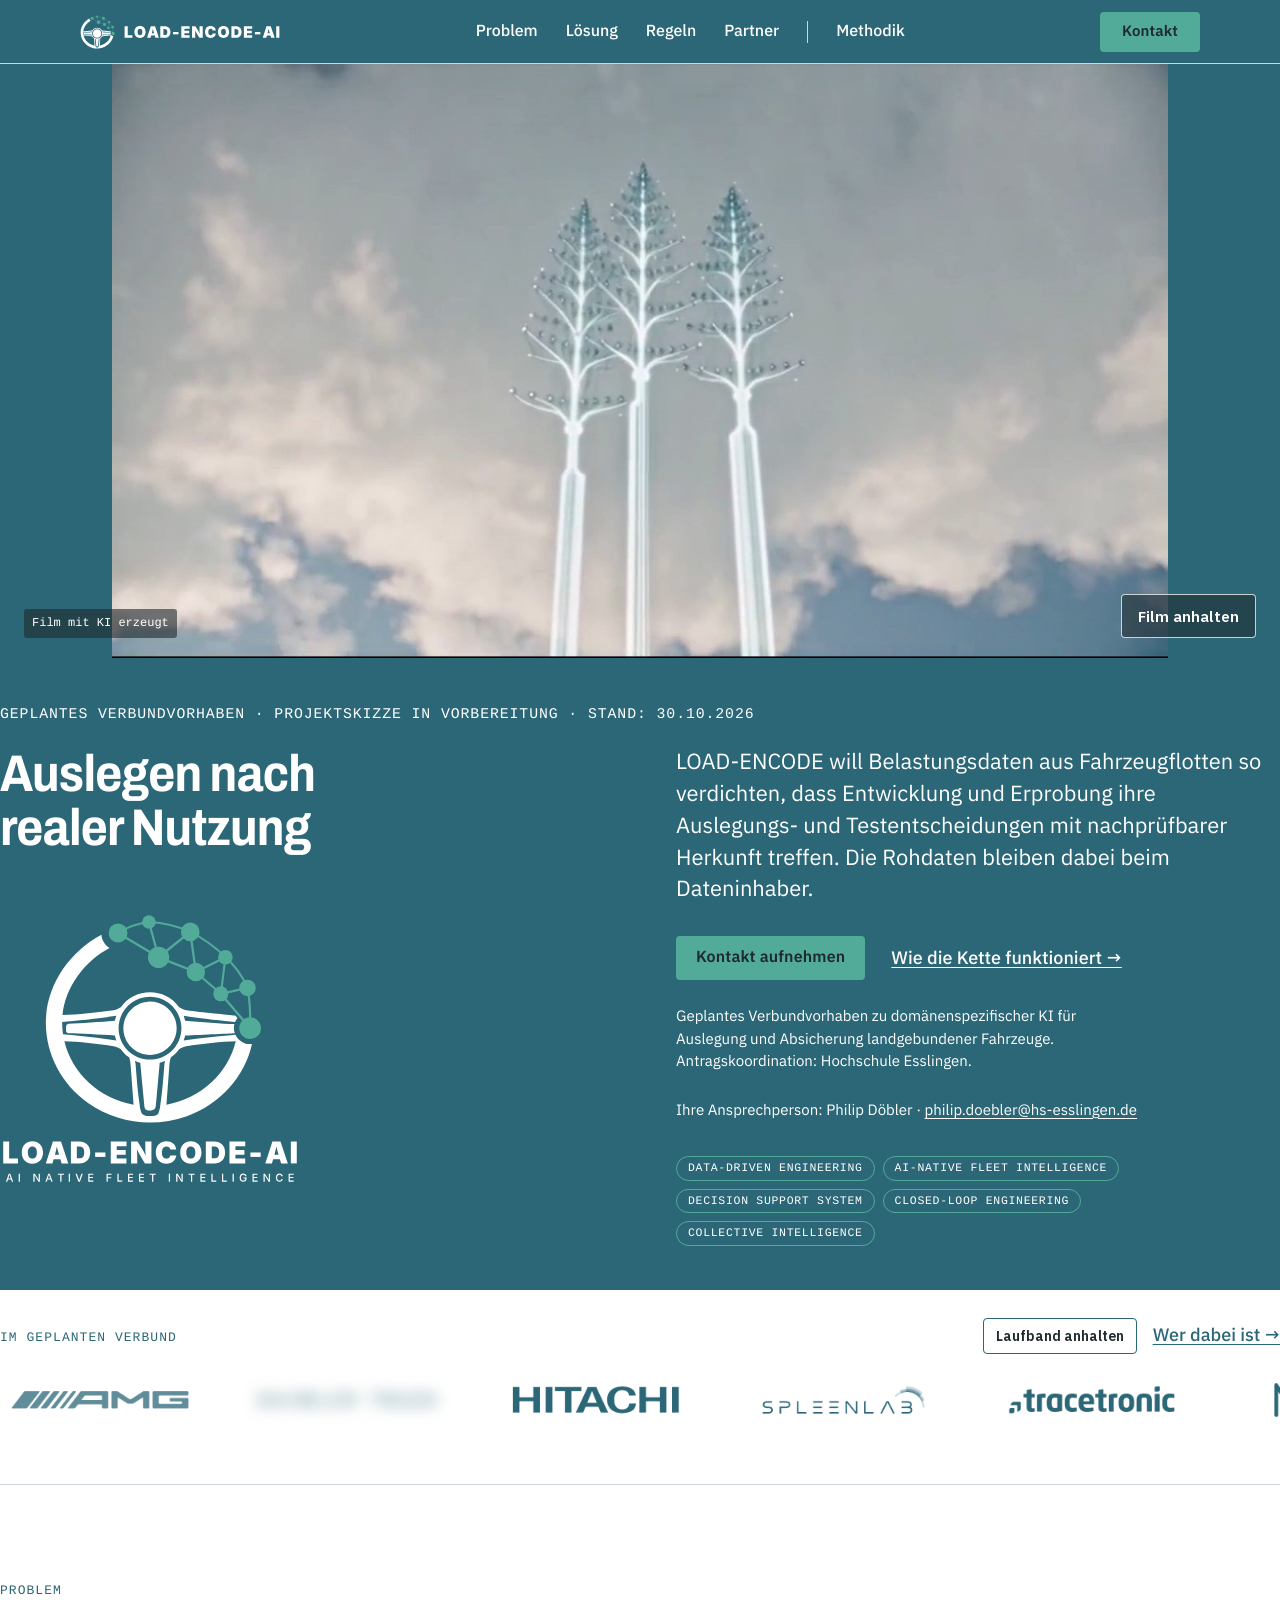
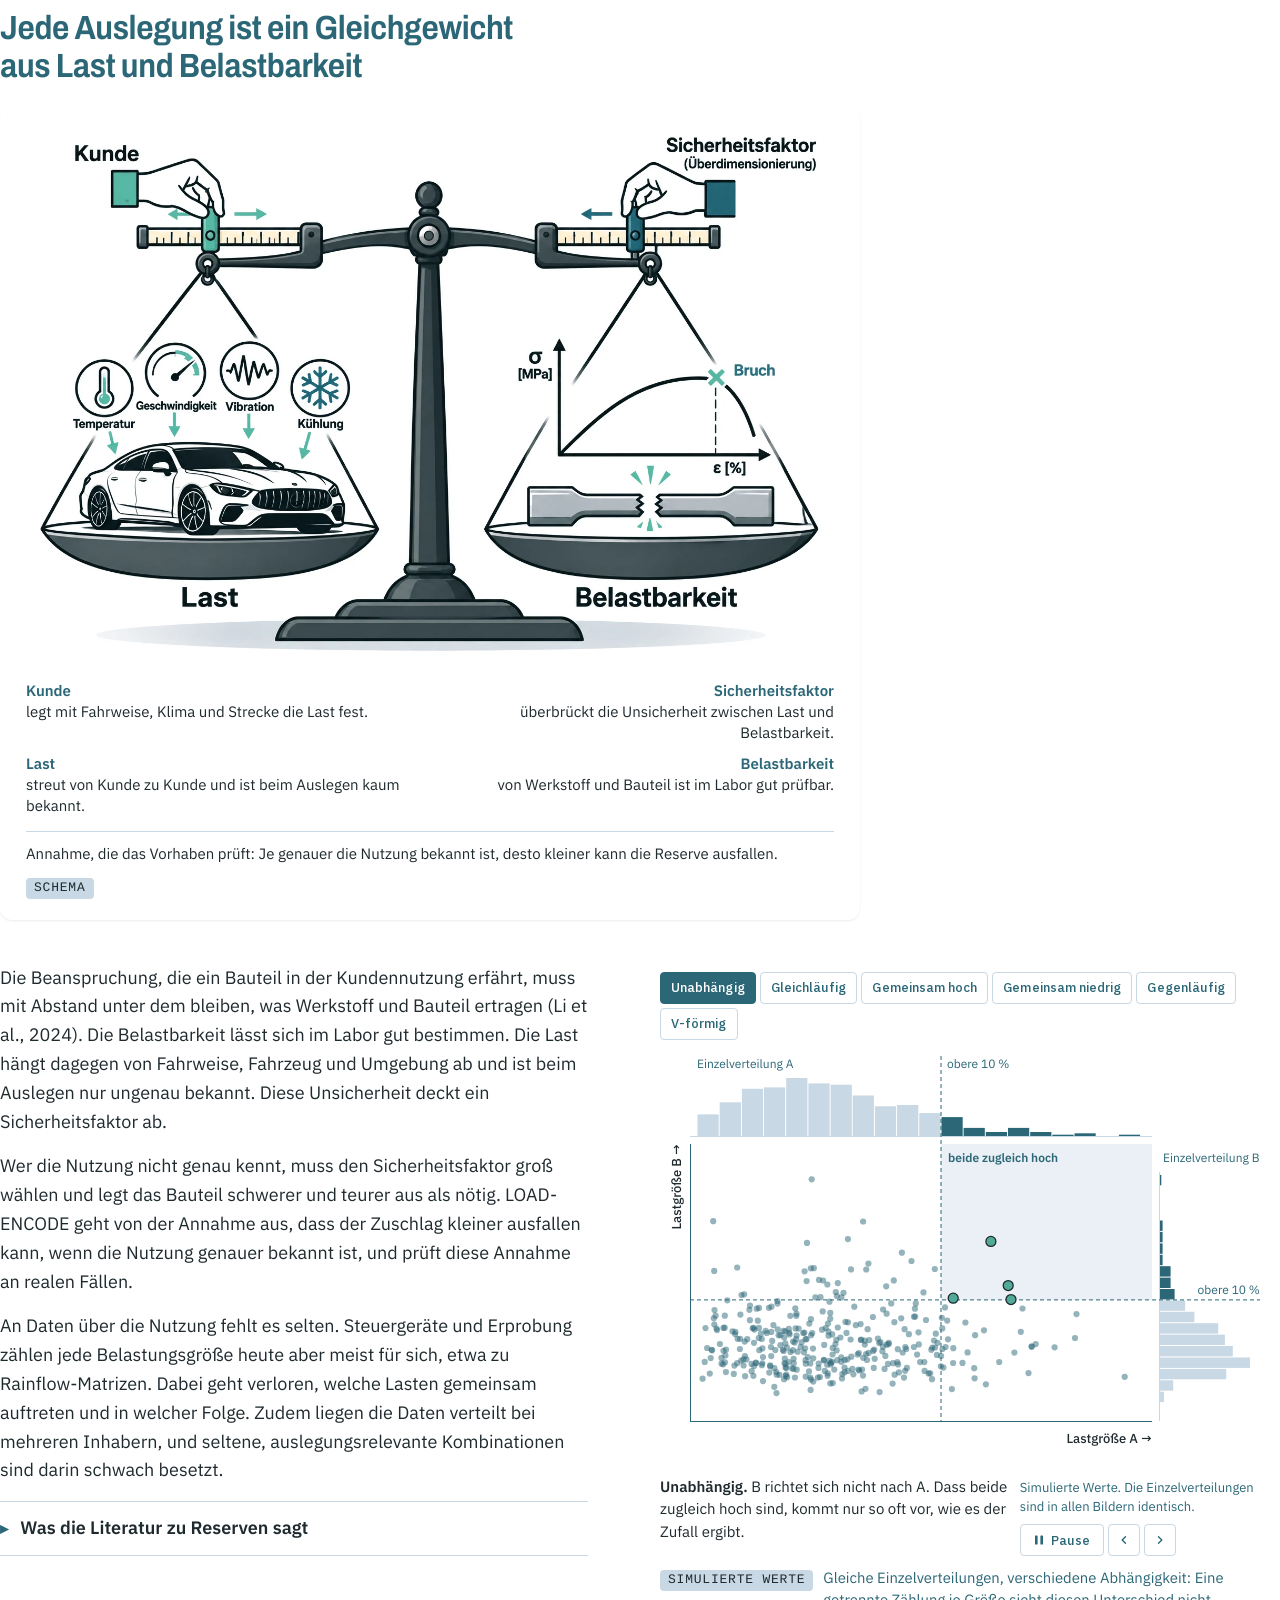
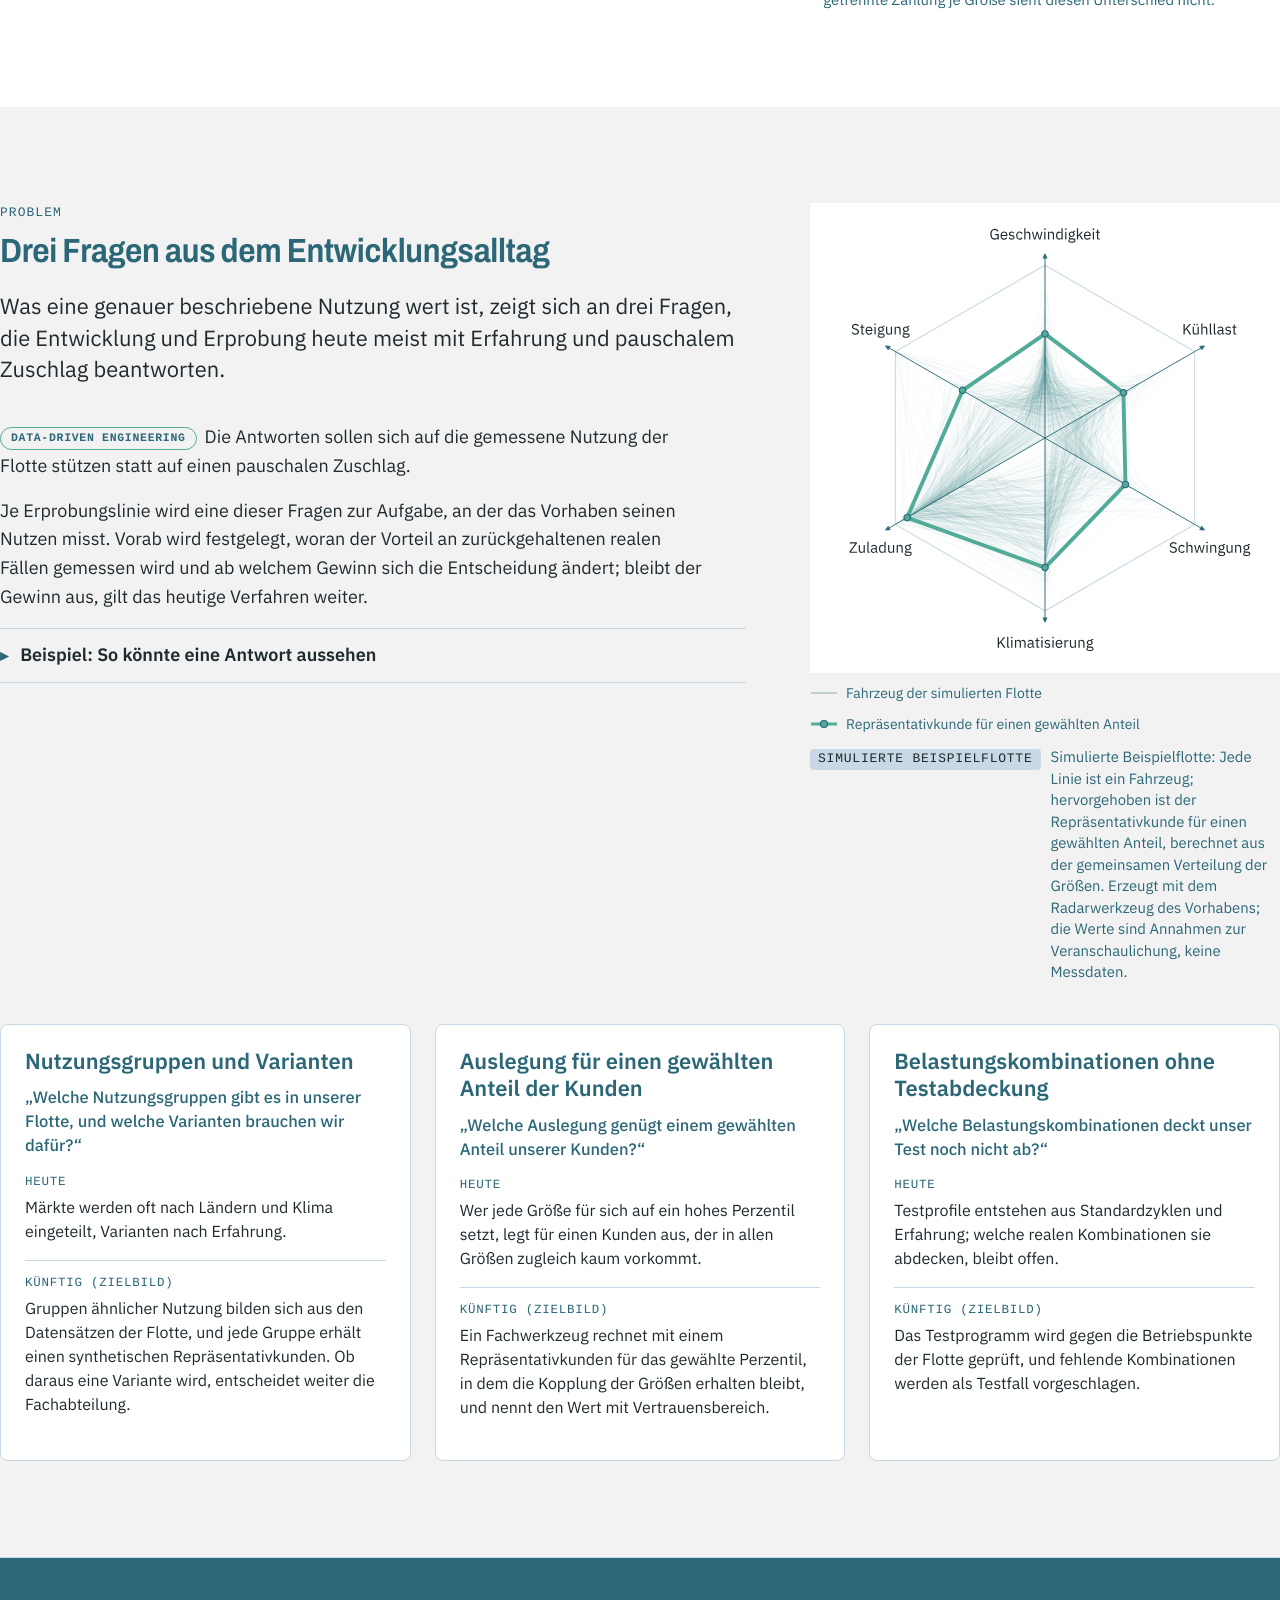
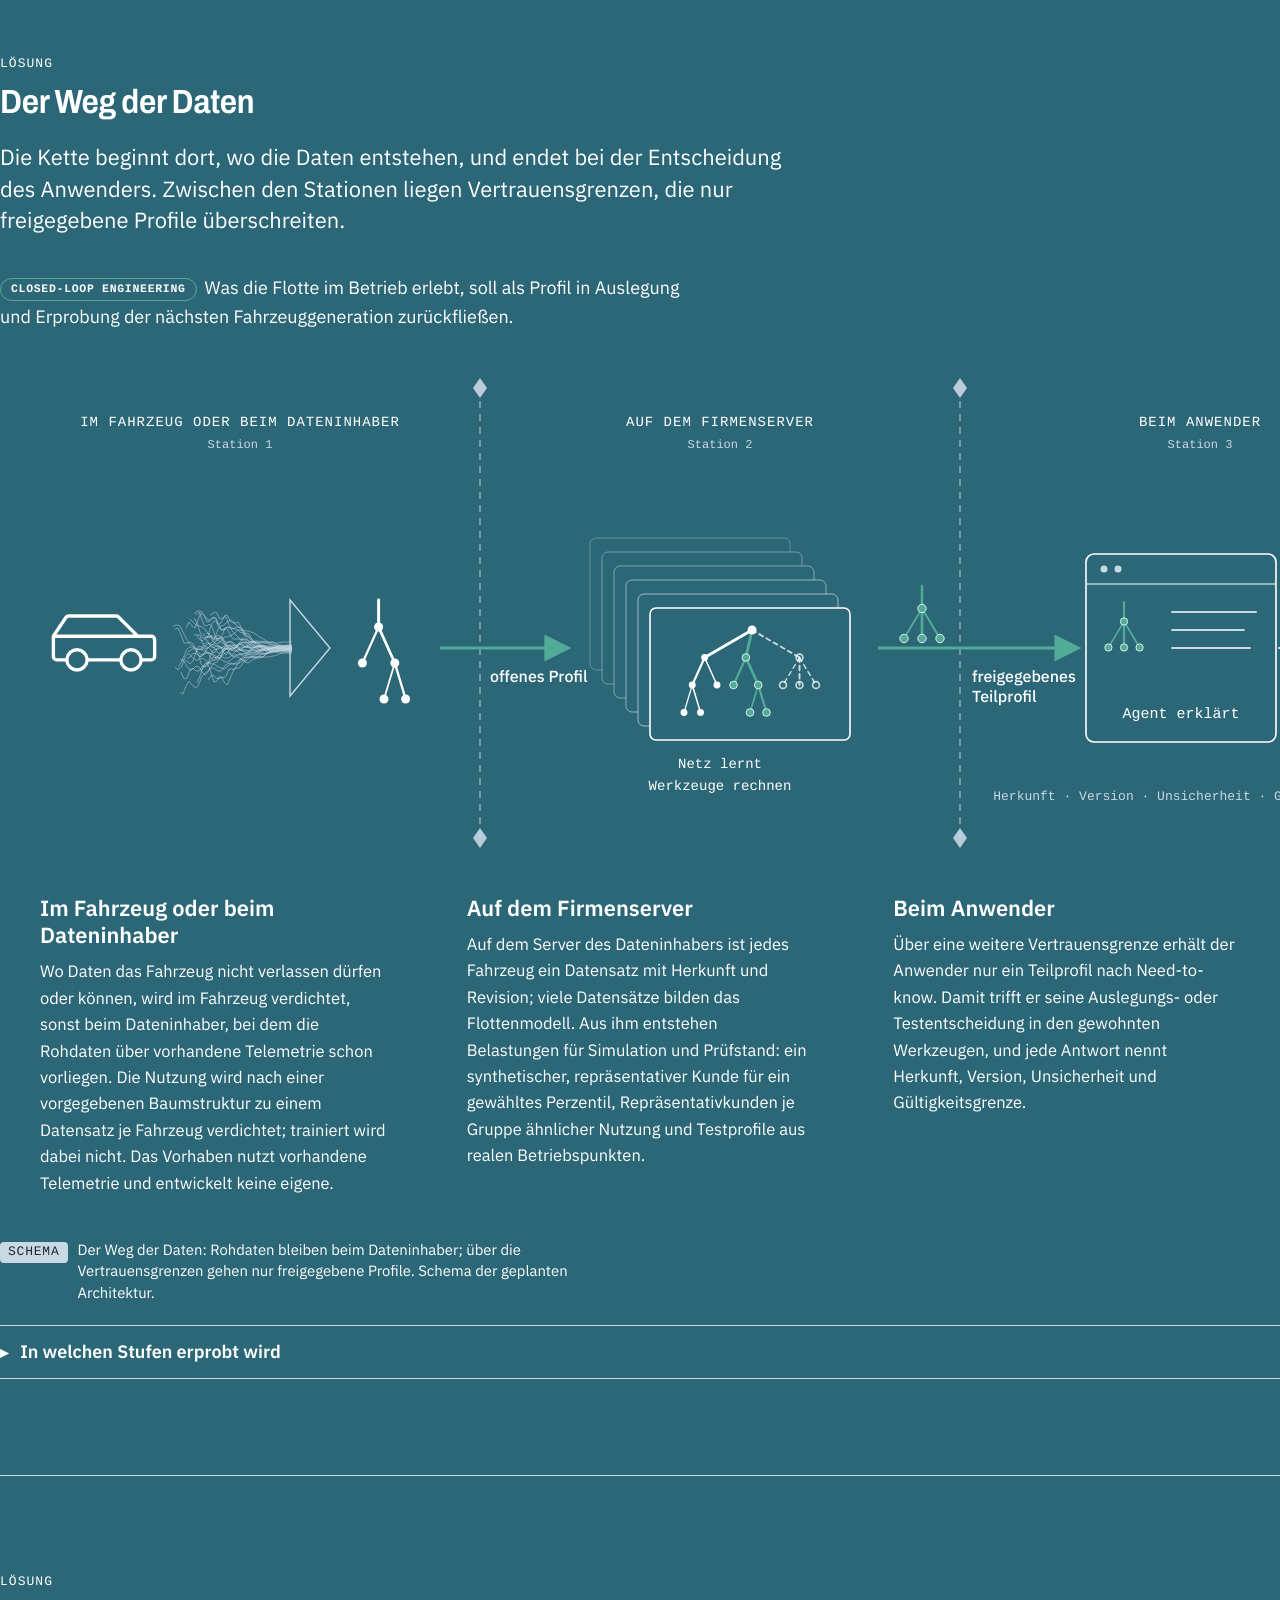
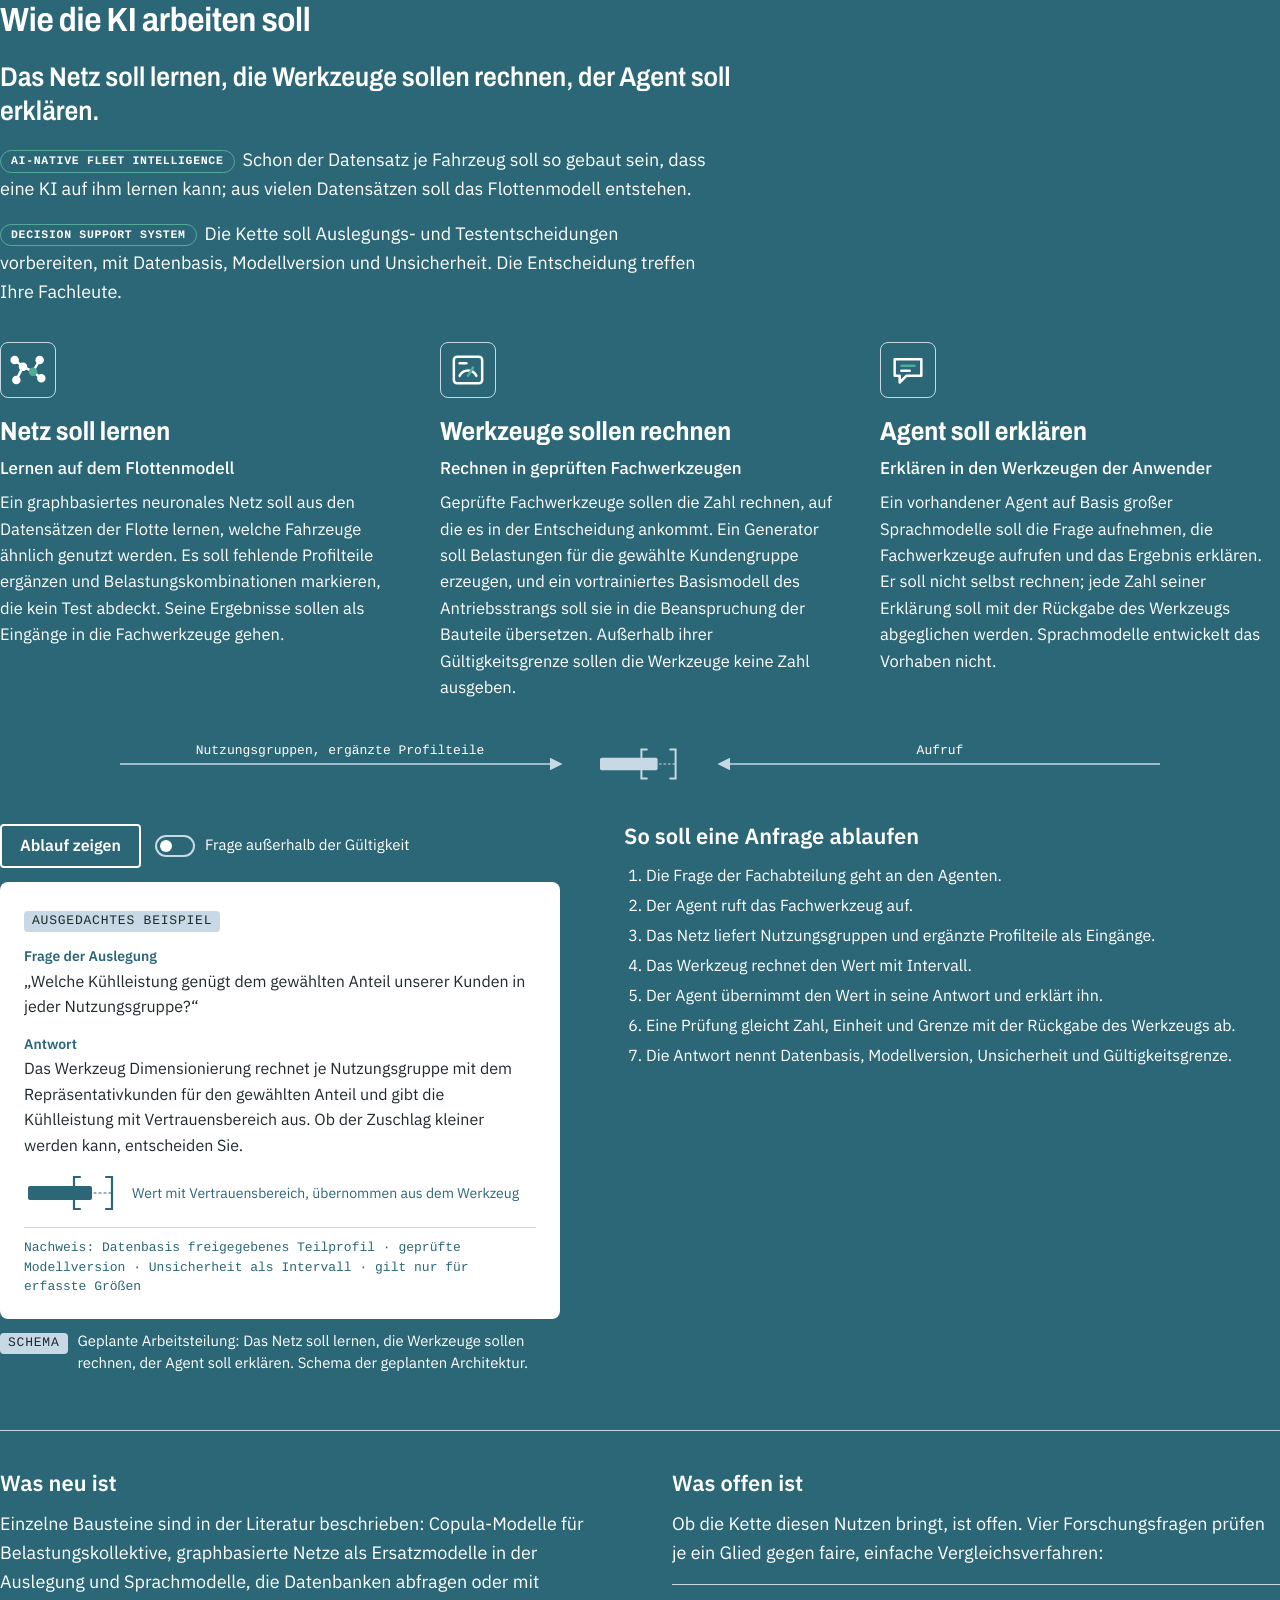
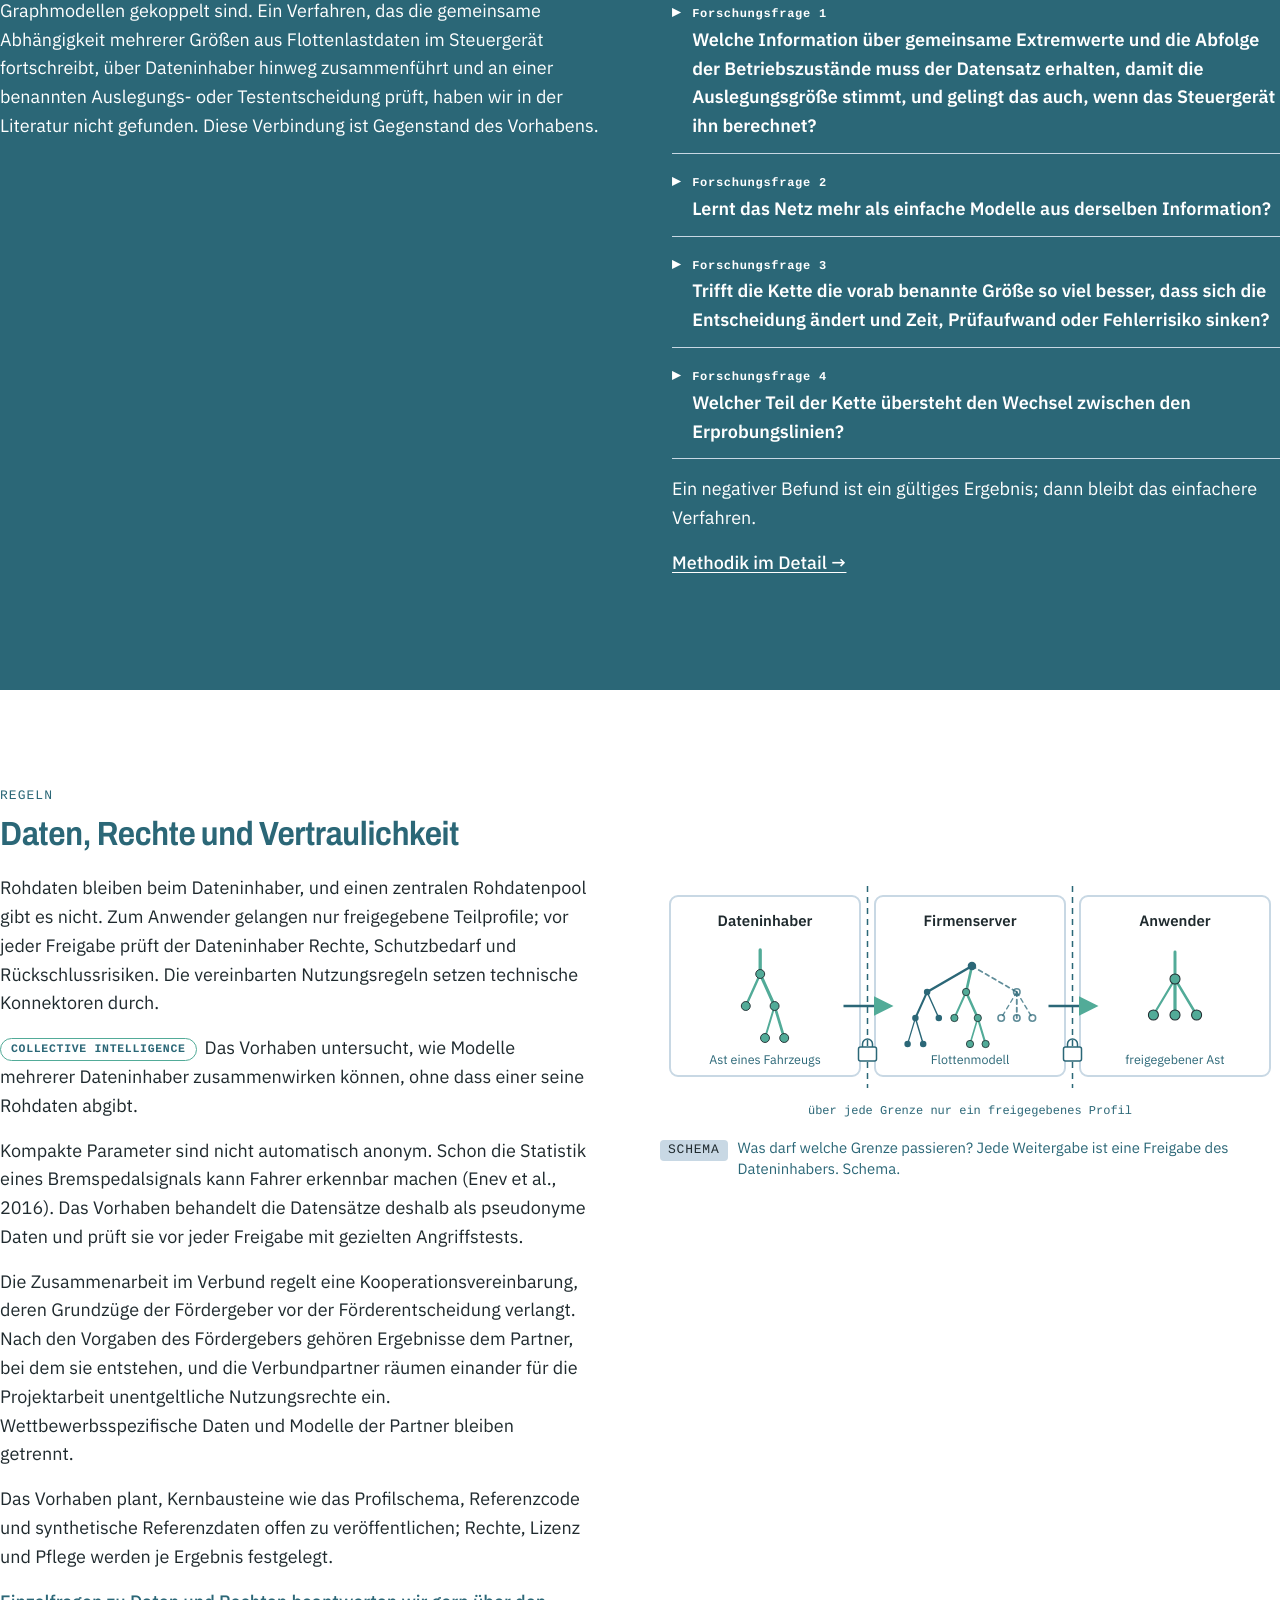
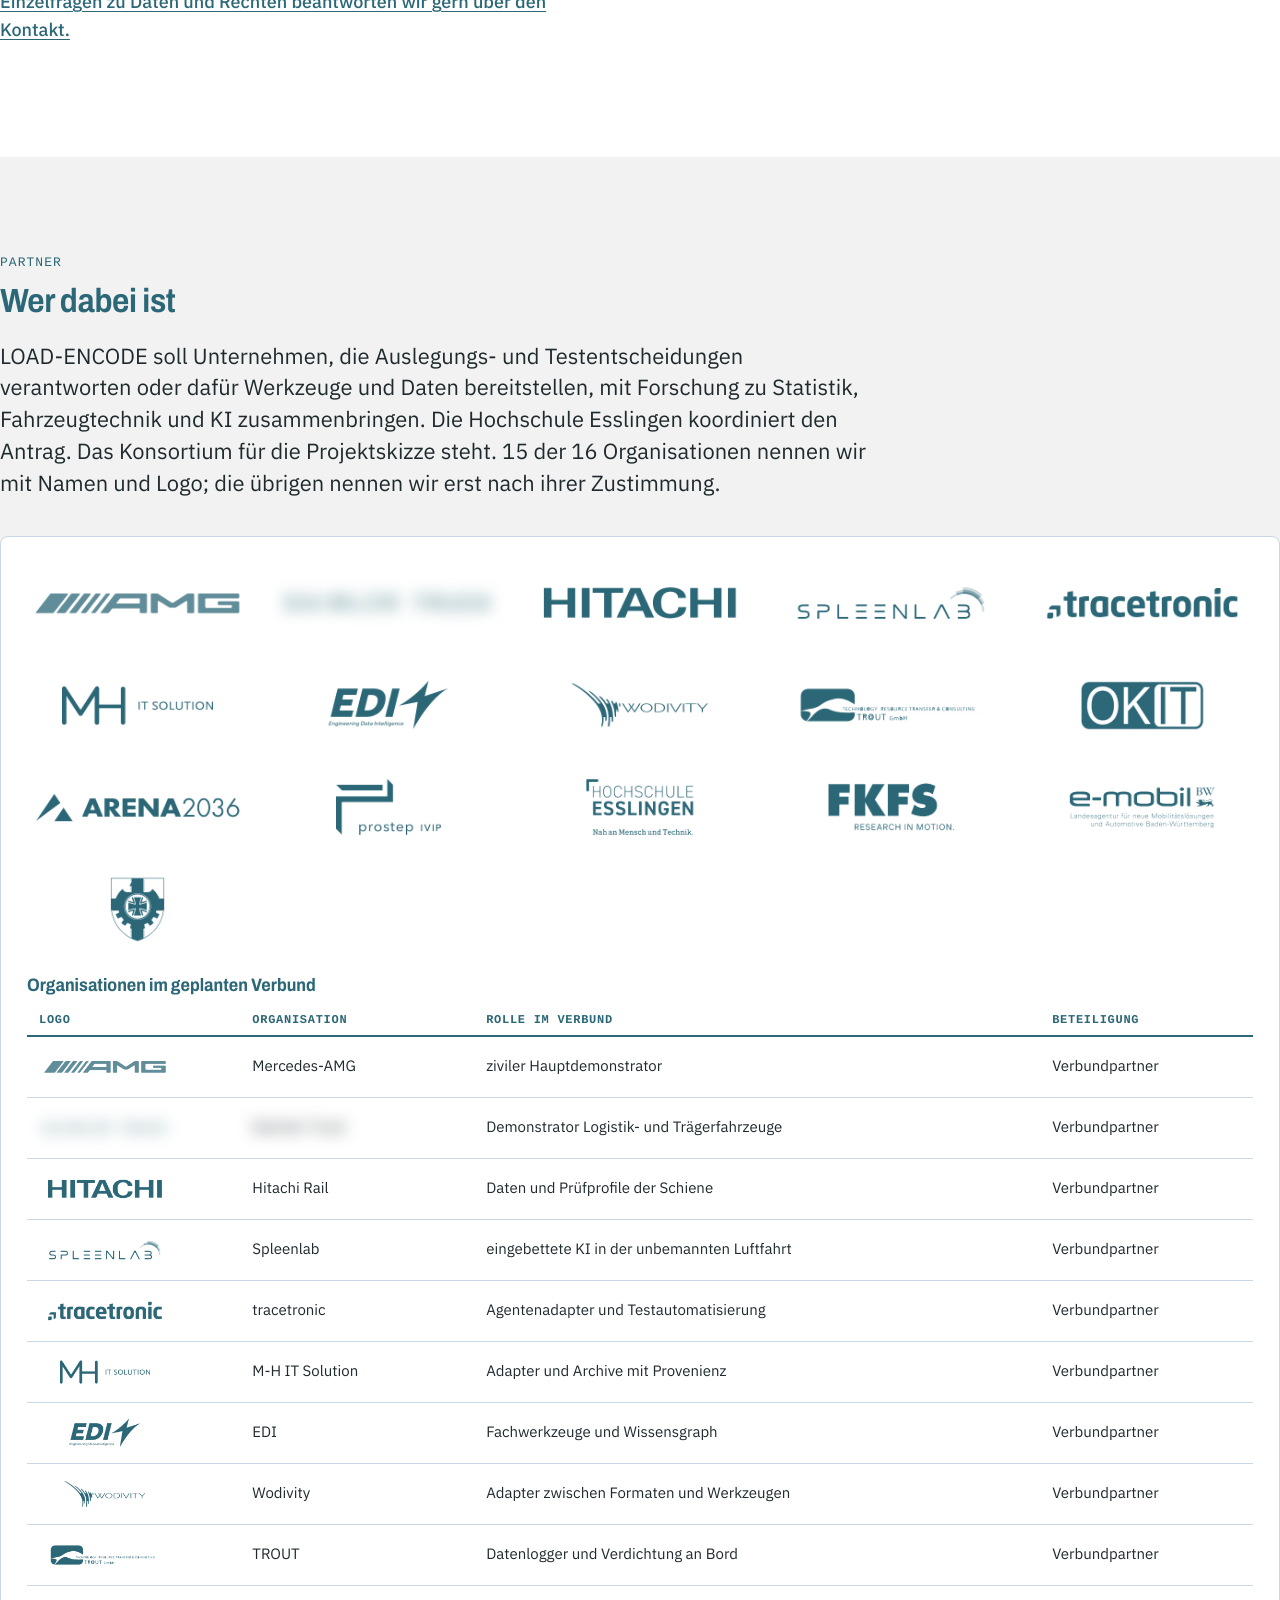
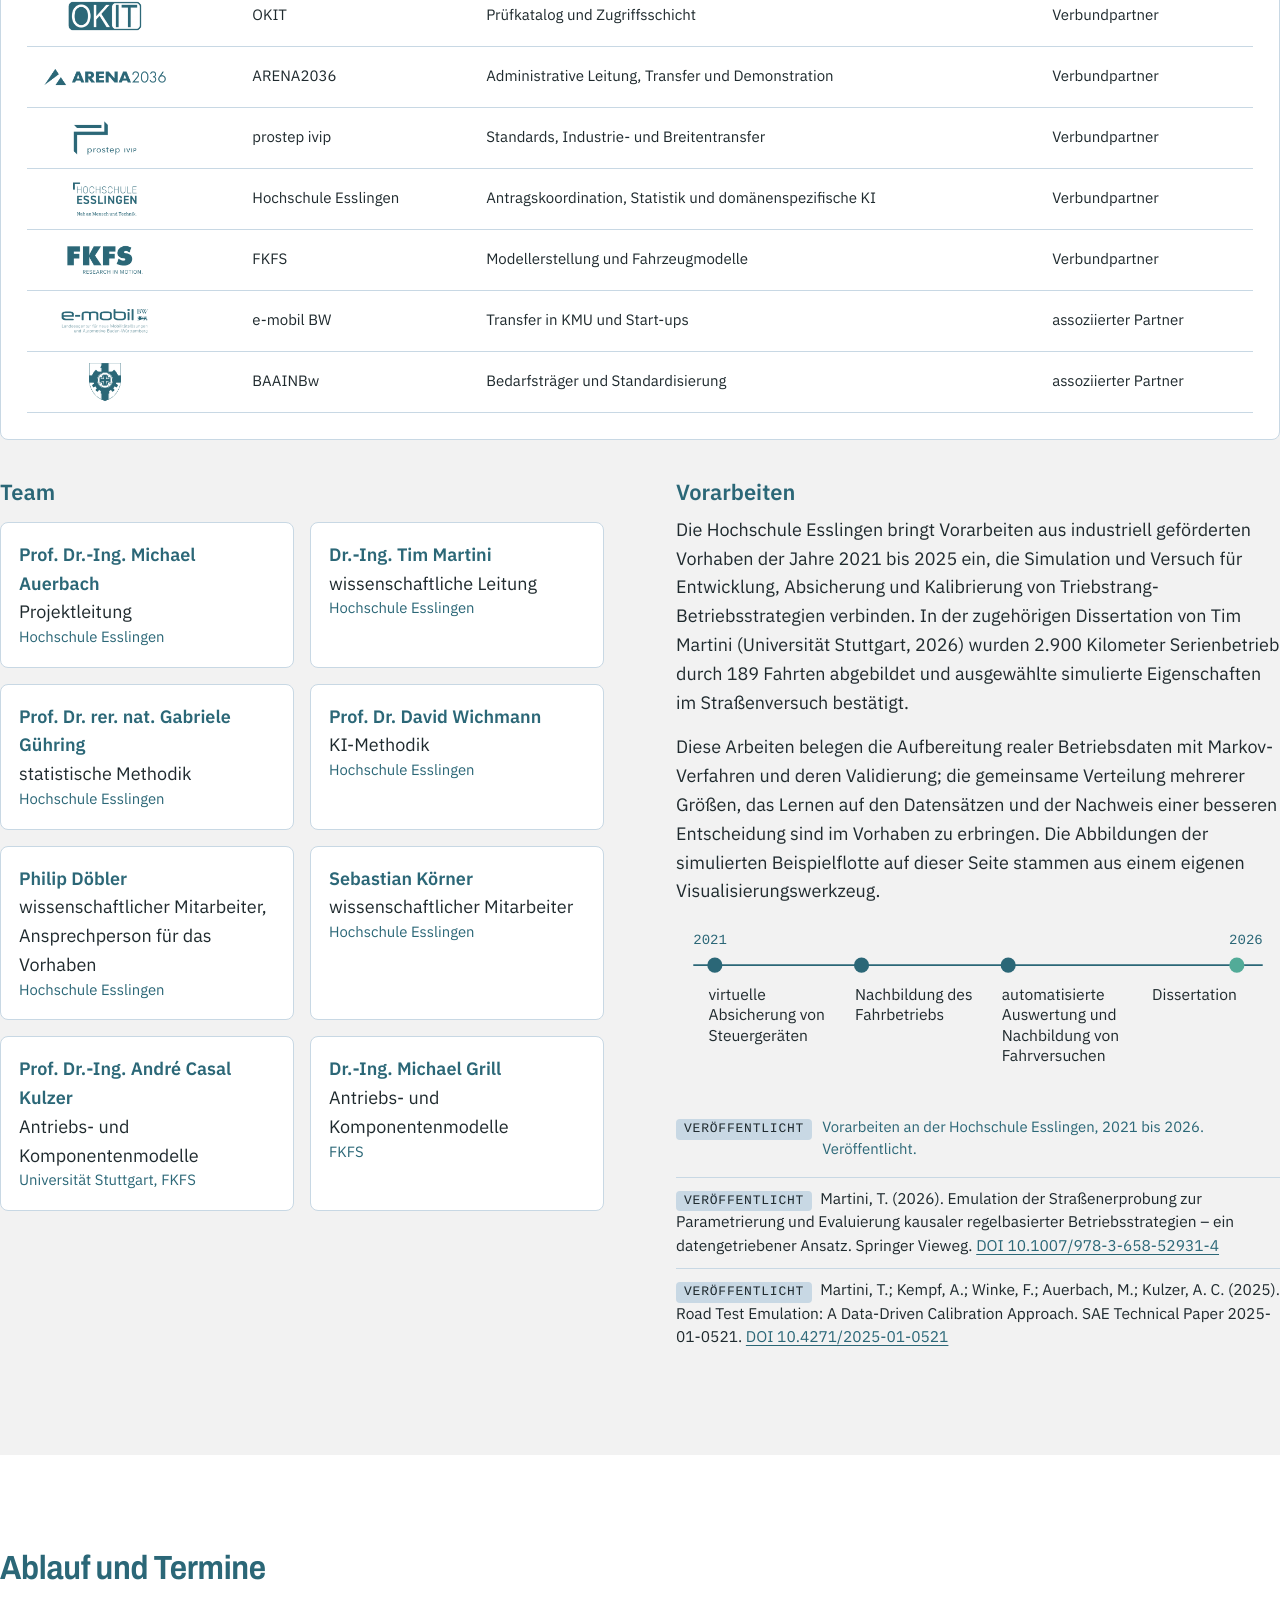
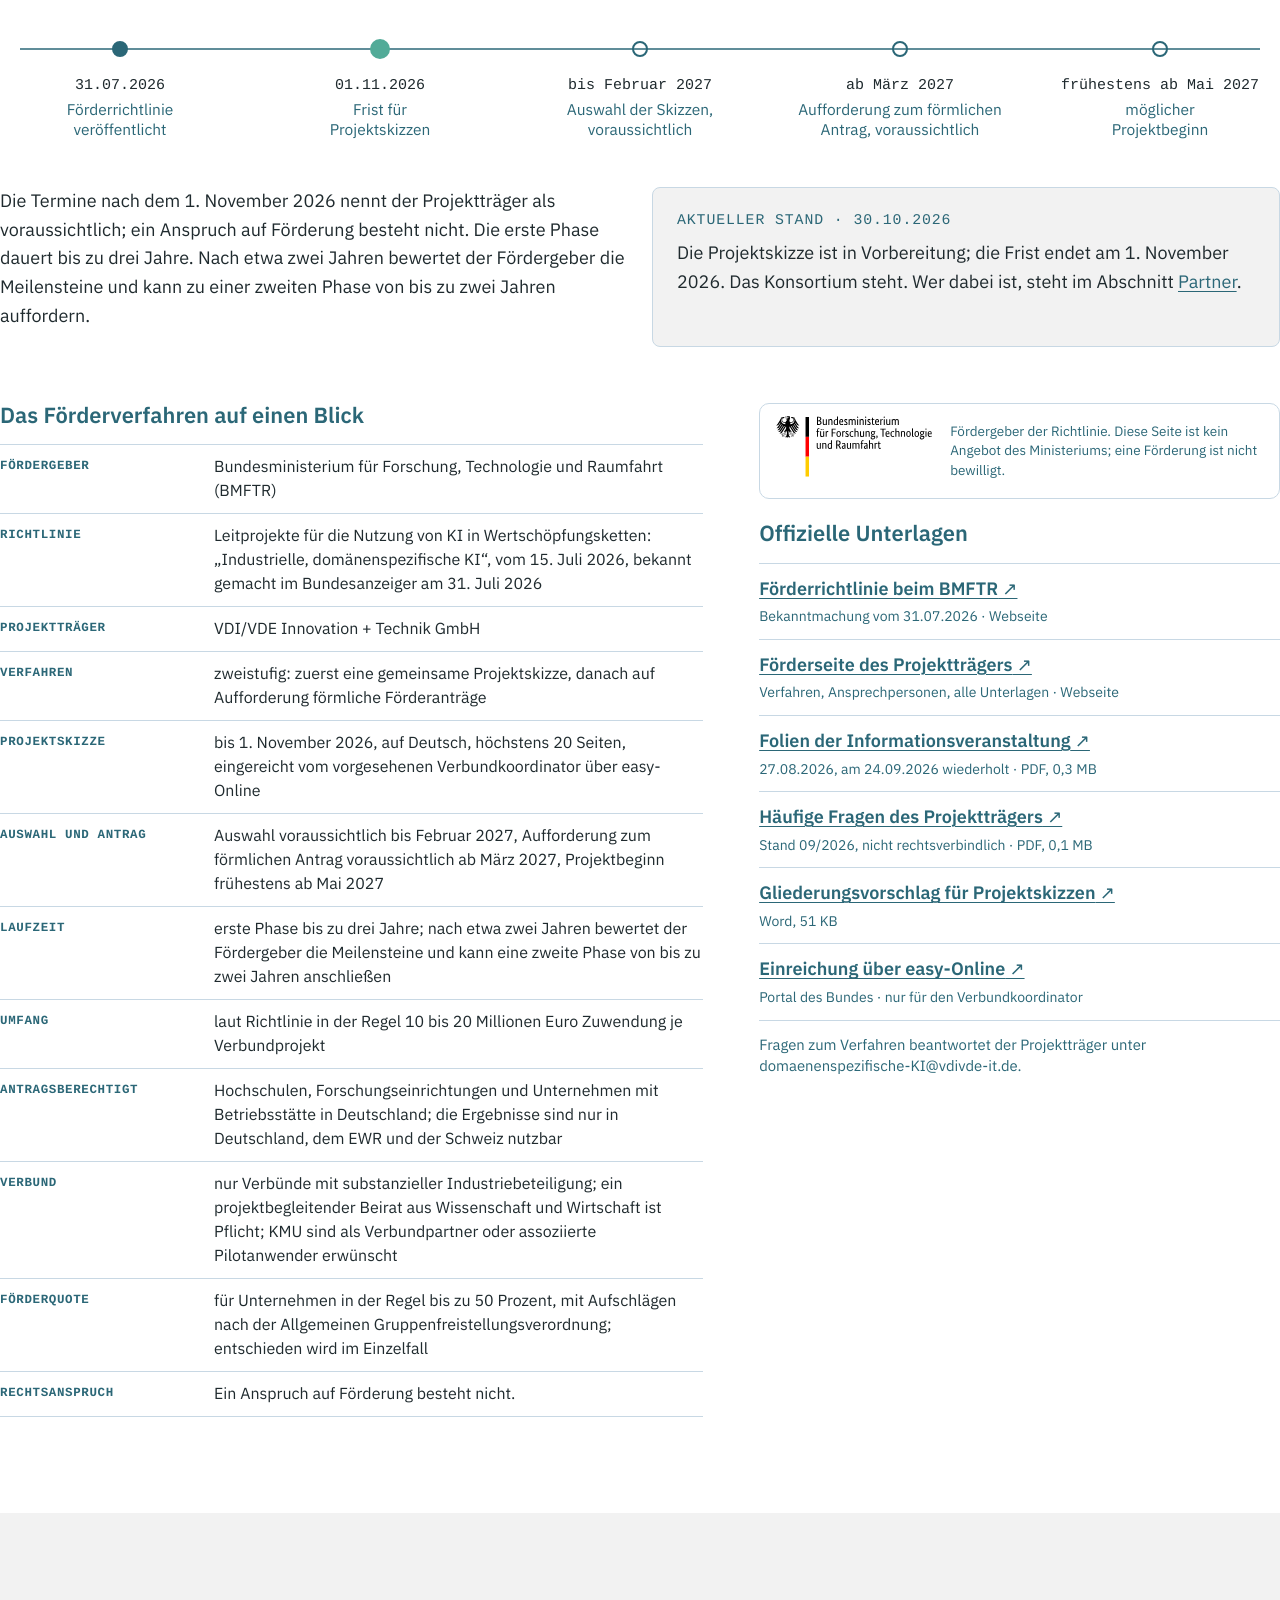
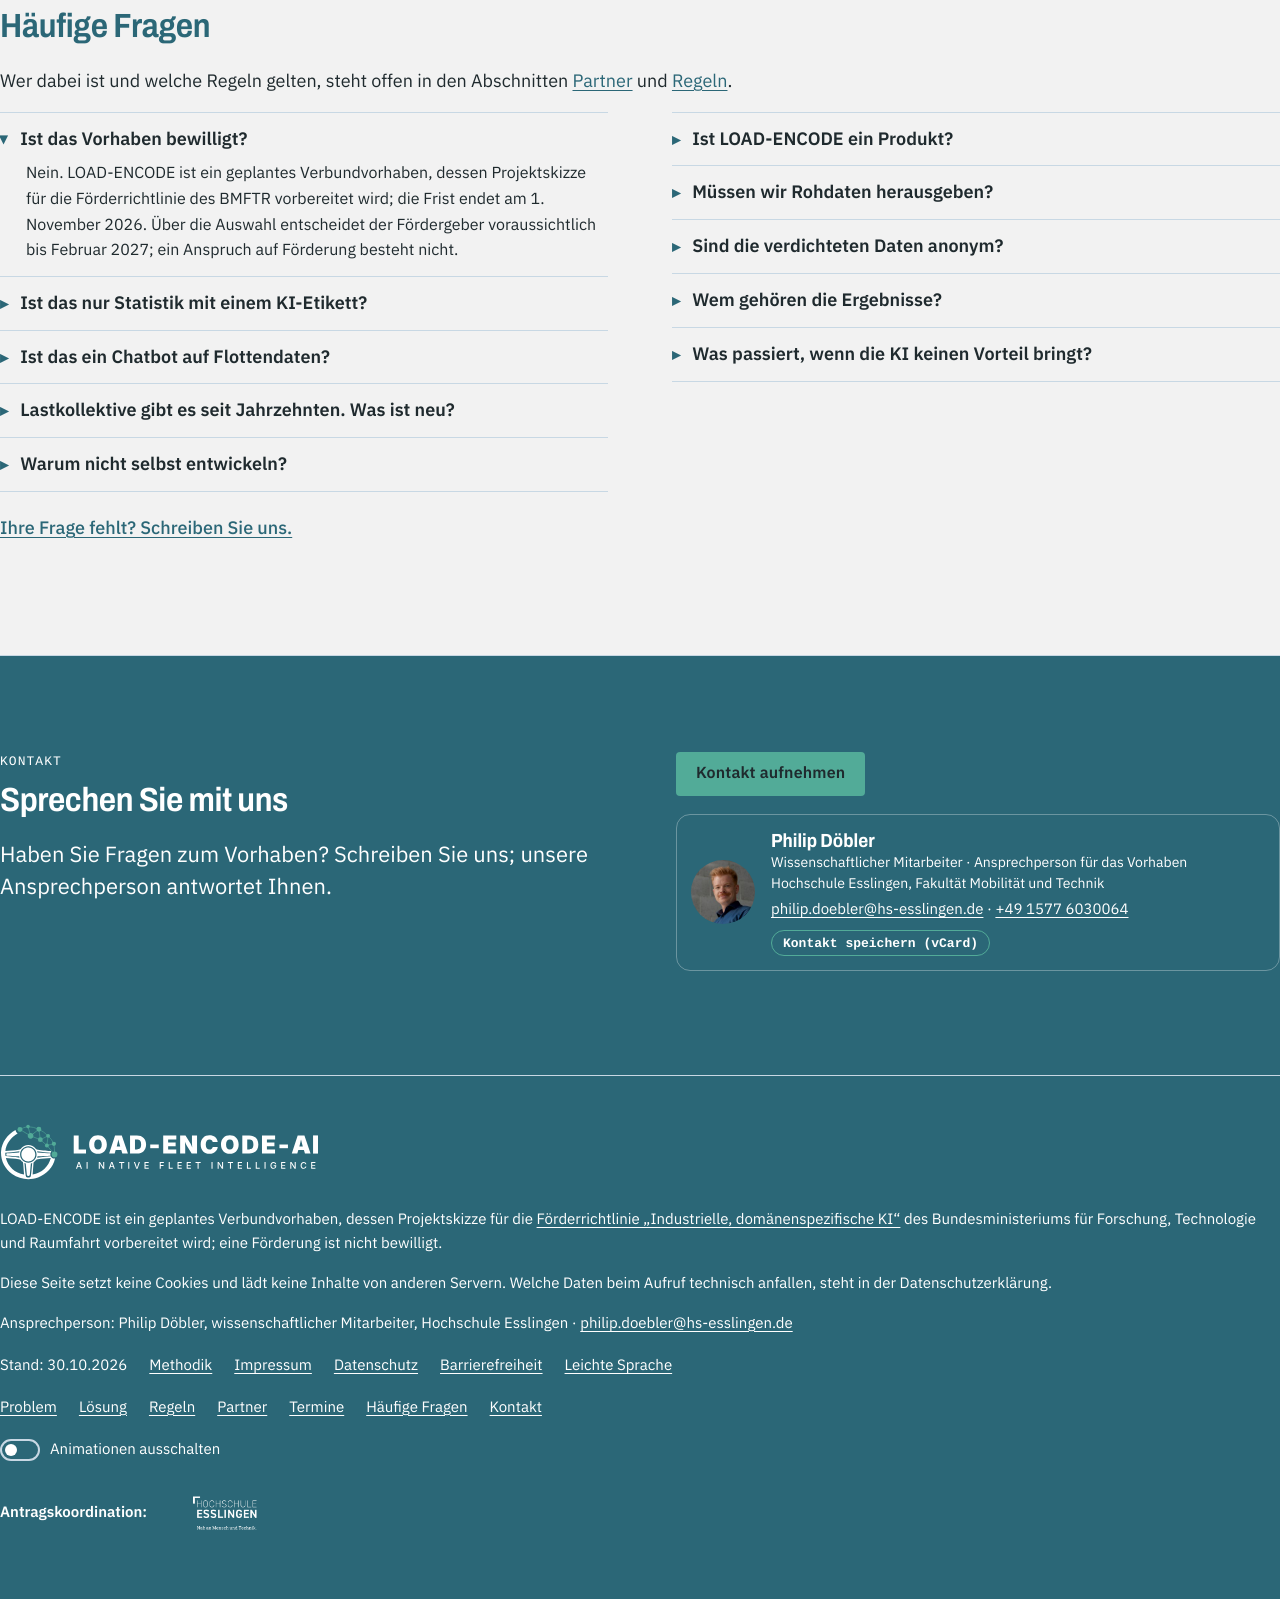
==== commit 75284931: "Logos in der Reihenfolge der Skizze, BAAINBw scharf" ====
--- a/site/index.html
+++ b/site/index.html
@@ -342,7 +342,7 @@
 <link rel="icon" type="image/svg+xml" href="assets/images/logo/bildmarke_farbig.svg">
 </head>
 <body class="">
-<div class="pg"><span id="seitenanfang"></span><div class="only-d"><header class="kopf stage"><span class="wm logo-kopf"><img src="assets/images/logo/logo_quer_negativ.svg" alt="LOAD-ENCODE-AI" width="200" height="34"></span><nav aria-label="Hauptnavigation"><a href="#ausgangslage">Problem</a><a href="#datenweg">Lösung</a><a href="#daten-und-rechte">Regeln</a><a href="#partner">Partner</a><span class="nav-trenn" aria-hidden="true"></span><a href="methodik.html">Methodik</a></nav><a class="btn" href="#kontakt">Kontakt</a></header></div><div class="only-m"><header class="kopf-mobil stage"><span class="wm logo-kopf nur-zeichen"><img src="assets/images/logo/bildmarke_negativ.svg" alt="LOAD-ENCODE-AI" width="37" height="36"></span><nav class="m-immer" aria-label="Wichtige Fragen"><a href="#partner">Partner</a><a href="#daten-und-rechte">Regeln</a></nav><div class="r"><a class="btn" href="#kontakt">Kontakt</a><a class="menu" href="#seitennavigation" aria-label="Menü"><svg width="20" height="20" viewBox="0 0 20 20" aria-hidden="true"><path d="M3 5h14M3 10h14M3 15h14" stroke="currentColor" stroke-width="2" stroke-linecap="round"/></svg></a></div></header></div><section class="film" aria-label="Film"><video class="film-video" controls muted loop playsinline preload="metadata" poster="assets/images/film_standbild.jpg" aria-label="Film: Fahrzeuge senden Daten als Lichtsäulen nach oben, über den Wolken werden daraus Bäume; Fachleute betrachten das Ergebnis, zum Schluss erscheint das Logo."><source src="assets/media/film_titelseite.mp4" type="video/mp4"></video><button type="button" class="film-pause" aria-pressed="false">Film anhalten</button><span class="film-hinweis"><span class="lang">Film mit KI erzeugt</span><span class="kurz">Mit KI erzeugt</span></span></section><section class="hero-d stage only-d"><div class="hero-text"><div class="statuszeile">Geplantes Verbundvorhaben · Projektskizze in Vorbereitung · Stand: 30.10.2026</div><h1 class="h1">Auslegen nach realer Nutzung</h1><img class="hero-logo" src="assets/images/logo/logo_negativ.svg" alt="LOAD-ENCODE-AI – AI Native Fleet Intelligence" width="300" height="273"><p class="lead">LOAD-ENCODE will Belastungsdaten aus Fahrzeugflotten so verdichten, dass Entwicklung und Erprobung ihre Auslegungs- und Testentscheidungen mit nachprüfbarer Herkunft treffen. Die Rohdaten bleiben dabei beim Dateninhaber.</p><div class="cta"><a class="btn" href="#kontakt">Kontakt aufnehmen</a><a class="textlink" href="#datenweg">Wie die Kette funktioniert →</a></div><p class="beschr">Geplantes Verbundvorhaben zu domänenspezifischer KI für Auslegung und Absicherung landgebundener Fahrzeuge. Antragskoordination: Hochschule Esslingen.</p><p class="beschr kontakt-zeile">Ihre Ansprechperson: Philip Döbler · <a href="mailto:philip.doebler@hs-esslingen.de">philip.doebler@hs-esslingen.de</a></p><ul class="leitbegriffe" lang="en" aria-label="Leitbegriffe"><li>Data-Driven Engineering</li><li>AI-Native Fleet Intelligence</li><li>Decision Support System</li><li>Closed-Loop Engineering</li><li>Collective Intelligence</li></ul></div></section><section class="hero-m stage only-m"><div class="hero-text"><div class="statuszeile">Geplantes Verbundvorhaben · Projektskizze in Vorbereitung · Stand: 30.10.2026</div><h1 class="h1">Auslegen nach realer Nutzung</h1><p class="lead">LOAD-ENCODE will Belastungsdaten aus Fahrzeugflotten so verdichten, dass Entwicklung und Erprobung ihre Auslegungs- und Testentscheidungen mit nachprüfbarer Herkunft treffen. Die Rohdaten bleiben dabei beim Dateninhaber.</p><div class="cta"><a class="btn" href="#kontakt">Kontakt aufnehmen</a><a class="textlink" href="#datenweg">Wie die Kette funktioniert →</a></div><p class="beschr">Geplantes Verbundvorhaben zu domänenspezifischer KI für Auslegung und Absicherung landgebundener Fahrzeuge. Antragskoordination: Hochschule Esslingen.</p><p class="beschr kontakt-zeile">Ihre Ansprechperson: Philip Döbler · <a href="mailto:philip.doebler@hs-esslingen.de">philip.doebler@hs-esslingen.de</a></p><ul class="leitbegriffe" lang="en" aria-label="Leitbegriffe"><li>Data-Driven Engineering</li><li>AI-Native Fleet Intelligence</li><li>Decision Support System</li><li>Closed-Loop Engineering</li><li>Collective Intelligence</li></ul></div></section><section class="partnerband" id="partner-band"><div class="wrap"><div class="pb-kopf"><p class="ueberzeile">Im geplanten Verbund</p><div class="rechts"><button type="button" class="pb-lauf-knopf" aria-pressed="false">Laufband anhalten</button><a class="textlink" href="#partner">Wer dabei ist →</a></div></div><div class="pb-lauf" aria-label="Logos im geplanten Verbund"><div class="spur"><div class="lg fest"><img src="assets/images/partner/dunkel/ORG-ARENA2036.png" alt="ARENA2036"></div><div class="lg fest"><img src="assets/images/partner/dunkel/ORG-EMOBILBW.png" alt="e-mobil BW"></div><div class="lg fest"><img src="assets/images/partner/dunkel/ORG-EDI.png" alt="EDI"></div><div class="lg fest"><img src="assets/images/partner/dunkel/ORG-FKFS.png" alt="FKFS"></div><div class="lg fest"><img src="assets/images/partner/dunkel/ORG-HITACHI-RAIL.png" alt="Hitachi Rail"></div><div class="lg fest"><img src="assets/images/partner/dunkel/ORG-HSE.png" alt="Hochschule Esslingen"></div><div class="lg fest"><img src="assets/images/partner/dunkel/ORG-MHIT.png" alt="M-H IT Solution"></div><div class="lg fest"><img src="assets/images/partner/dunkel/ORG-AMG.png" alt="Mercedes-AMG"></div><div class="lg fest"><img src="assets/images/partner/dunkel/ORG-OKIT.png" alt="OKIT"></div><div class="lg fest"><img src="assets/images/partner/dunkel/ORG-PROSTEP.png" alt="prostep ivip"></div><div class="lg fest"><img src="assets/images/partner/dunkel/ORG-SPLEENLAB.png" alt="Spleenlab"></div><div class="lg fest"><img src="assets/images/partner/dunkel/ORG-TRACETRONIC.png" alt="tracetronic"></div><div class="lg fest"><img src="assets/images/partner/dunkel/ORG-TROUT.png" alt="TROUT"></div><div class="lg fest"><img src="assets/images/partner/dunkel/ORG-WODIVITY.png" alt="Wodivity"></div><div class="lg s2"><img src="assets/images/partner/dunkel/ORG-BAAINBW.png" alt=""></div><div class="lg s4"><img src="assets/images/partner/dunkel/ORG-DAIMLERTRUCK-DEFENCE.png" alt=""></div><div class="zweit" style="display:contents" aria-hidden="true"><div class="lg fest"><img src="assets/images/partner/dunkel/ORG-ARENA2036.png" alt=""></div><div class="lg fest"><img src="assets/images/partner/dunkel/ORG-EMOBILBW.png" alt=""></div><div class="lg fest"><img src="assets/images/partner/dunkel/ORG-EDI.png" alt=""></div><div class="lg fest"><img src="assets/images/partner/dunkel/ORG-FKFS.png" alt=""></div><div class="lg fest"><img src="assets/images/partner/dunkel/ORG-HITACHI-RAIL.png" alt=""></div><div class="lg fest"><img src="assets/images/partner/dunkel/ORG-HSE.png" alt=""></div><div class="lg fest"><img src="assets/images/partner/dunkel/ORG-MHIT.png" alt=""></div><div class="lg fest"><img src="assets/images/partner/dunkel/ORG-AMG.png" alt=""></div><div class="lg fest"><img src="assets/images/partner/dunkel/ORG-OKIT.png" alt=""></div><div class="lg fest"><img src="assets/images/partner/dunkel/ORG-PROSTEP.png" alt=""></div><div class="lg fest"><img src="assets/images/partner/dunkel/ORG-SPLEENLAB.png" alt=""></div><div class="lg fest"><img src="assets/images/partner/dunkel/ORG-TRACETRONIC.png" alt=""></div><div class="lg fest"><img src="assets/images/partner/dunkel/ORG-TROUT.png" alt=""></div><div class="lg fest"><img src="assets/images/partner/dunkel/ORG-WODIVITY.png" alt=""></div><div class="lg s2"><img src="assets/images/partner/dunkel/ORG-BAAINBW.png" alt=""></div><div class="lg s4"><img src="assets/images/partner/dunkel/ORG-DAIMLERTRUCK-DEFENCE.png" alt=""></div></div></div></div><div></div></div></section><section class="sec" id="ausgangslage"><div class="wrap"><p class="ueberzeile">Problem</p><h2 class="h2">Jede Auslegung ist ein Gleichgewicht aus Last und Belastbarkeit</h2><div class="waage-zeile"><figure class="waage-fig panel hell"><img src="assets/images/waage/waage_palette.webp" width="1536" height="1024" alt="Auslegungswaage: Links verschiebt der Kunde das Laufgewicht der Last; in der Schale steht ein Fahrzeug mit den Einflüssen Temperatur, Geschwindigkeit, Vibration und Kühlung. Rechts verschiebt der Sicherheitsfaktor das Laufgewicht der Belastbarkeit; in der Schale liegt eine Zugprobe mit Spannungs-Dehnungs-Kurve bis zum Bruch."><ul class="waage-legende"><li><b>Kunde</b>legt mit Fahrweise, Klima und Strecke die Last fest.</li><li><b>Sicherheitsfaktor</b>überbrückt die Unsicherheit zwischen Last und Belastbarkeit.</li><li><b>Last</b>streut von Kunde zu Kunde und ist beim Auslegen kaum bekannt.</li><li><b>Belastbarkeit</b>von Werkstoff und Bauteil ist im Labor gut prüfbar.</li></ul><p class="waage-annahme">Annahme, die das Vorhaben prüft: Je genauer die Nutzung bekannt ist, desto kleiner kann die Reserve ausfallen.</p><span class="status-label">Schema</span></figure></div><div class="g2"><div><p class="t">Die Beanspruchung, die ein Bauteil in der Kundennutzung erfährt, muss mit Abstand unter dem bleiben, was Werkstoff und Bauteil ertragen (Li et al., 2024). Die Belastbarkeit lässt sich im Labor gut bestimmen. Die Last hängt dagegen von Fahrweise, Fahrzeug und Umgebung ab und ist beim Auslegen nur ungenau bekannt. Diese Unsicherheit deckt ein Sicherheitsfaktor ab.</p><p class="t">Wer die Nutzung nicht genau kennt, muss den Sicherheitsfaktor groß wählen und legt das Bauteil schwerer und teurer aus als nötig. LOAD-ENCODE geht von der Annahme aus, dass der Zuschlag kleiner ausfallen kann, wenn die Nutzung genauer bekannt ist, und prüft diese Annahme an realen Fällen.</p><p class="t">An Daten über die Nutzung fehlt es selten. Steuergeräte und Erprobung zählen jede Belastungsgröße heute aber meist für sich, etwa zu Rainflow-Matrizen. Dabei geht verloren, welche Lasten gemeinsam auftreten und in welcher Folge. Zudem liegen die Daten verteilt bei mehreren Inhabern, und seltene, auslegungsrelevante Kombinationen sind darin schwach besetzt.</p><details class="auf"><summary>Was die Literatur zu Reserven sagt</summary><p>In einer Auswertung von Kundenkollektiven, die Steuergeräte selbst zählen, lagen rund 95 Prozent des Fahrbetriebs unter 130 km/h und zwischen −2 und 2 m/s²; Antriebe sind dennoch oft für seltene Spitzen ausgelegt (Mieth et al., 2022). In einem untersuchten Industriefall werden von 20 bis 30 Varianten eines Produkts drei bis vier gebaut und erprobt, und Zuverlässigkeitstests dauern Monate (Tahera et al., 2019). Eine bezifferte Einsparung durch kleinere Reserven nennt keine der zitierten Quellen; sie ist die Hypothese, die das Vorhaben prüft.</p></details></div><div style="padding-top:8px"><figure class=""><div class="g04" data-g04></div><figcaption><span class="status-label">Simulierte Werte</span><span class="caption">Gleiche Einzelverteilungen, verschiedene Abhängigkeit: Eine getrennte Zählung je Größe sieht diesen Unterschied nicht.</span></figcaption></figure></div></div></div></section><section class="sec alt" id="drei-fragen"><div class="wrap"><div class="fragen-top"><div><p class="ueberzeile">Problem</p><h2 class="h2">Drei Fragen aus dem Entwicklungsalltag</h2><p class="intro">Was eine genauer beschriebene Nutzung wert ist, zeigt sich an drei Fragen, die Entwicklung und Erprobung heute meist mit Erfahrung und pauschalem Zuschlag beantworten.</p><p class="t lb-satz"><span class="lb" lang="en">Data-Driven Engineering</span>Die Antworten sollen sich auf die gemessene Nutzung der Flotte stützen statt auf einen pauschalen Zuschlag.</p><p class="t">Je Erprobungslinie wird eine dieser Fragen zur Aufgabe, an der das Vorhaben seinen Nutzen misst. Vorab wird festgelegt, woran der Vorteil an zurückgehaltenen realen Fällen gemessen wird und ab welchem Gewinn sich die Entscheidung ändert; bleibt der Gewinn aus, gilt das heutige Verfahren weiter.</p><details class="auf"><summary>Beispiel: So könnte eine Antwort aussehen</summary><p><span class="status-label">Ausgedachtes Beispiel, kein Ergebnis des Vorhabens.</span></p><p>Frage der Auslegung: „Welche Kühlleistung genügt dem gewählten Anteil unserer Kunden in jeder Nutzungsgruppe?“</p><p>Antwort: „Das Werkzeug Dimensionierung rechnet je Nutzungsgruppe mit dem Repräsentativkunden für den gewählten Anteil und gibt die Kühlleistung mit Vertrauensbereich aus. Ob der Sicherheitsfaktor kleiner ausfallen kann, entscheiden Sie.“</p><p>Nachweis: Datenbasis freigegebenes Teilprofil · geprüfte Modellversion · Unsicherheit als Intervall · gilt nur für erfasste Größen.</p></details></div><div><figure class=""><img class="radar" src="assets/images/g05_radar/g05_radar.svg" width="470" height="470" alt="Radardiagramm einer simulierten Flotte über sechs Größen: Geschwindigkeit, Kühllast, Schwingung, Klimatisierung, Zuladung und Steigung. Jede dünne Linie ist ein Fahrzeug; hervorgehoben ist der Repräsentativkunde für einen gewählten Anteil der Flotte, der auf jeder Achse weit außen liegt."><div class="legend"><span><svg width="28" height="10" aria-hidden="true"><path d="M1 5 H27" stroke="var(--p-struktur)" stroke-opacity="0.35" stroke-width="1.5"/></svg>Fahrzeug der simulierten Flotte</span><span><svg width="28" height="10" aria-hidden="true"><path d="M1 5 H27" stroke="var(--p-akzent)" stroke-width="3"/><circle cx="14" cy="5" r="3.5" fill="var(--p-akzent)" stroke="var(--p-struktur)" stroke-width="1.2"/></svg>Repräsentativkunde für einen gewählten Anteil</span></div><figcaption><span class="status-label">Simulierte Beispielflotte</span><span class="caption">Simulierte Beispielflotte: Jede Linie ist ein Fahrzeug; hervorgehoben ist der Repräsentativkunde für einen gewählten Anteil, berechnet aus der gemeinsamen Verteilung der Größen. Erzeugt mit dem Radarwerkzeug des Vorhabens; die Werte sind Annahmen zur Veranschaulichung, keine Messdaten.</span></figcaption></figure></div></div><div class="cards3"><article class="card qcard"><h3 class="h3">Nutzungsgruppen und Varianten</h3><p class="q">„Welche Nutzungsgruppen gibt es in unserer Flotte, und welche Varianten brauchen wir dafür?“</p><div class="k">Heute</div><p>Märkte werden oft nach Ländern und Klima eingeteilt, Varianten nach Erfahrung.</p><div class="zb"><div class="k">Künftig (Zielbild)</div><p>Gruppen ähnlicher Nutzung bilden sich aus den Datensätzen der Flotte, und jede Gruppe erhält einen synthetischen Repräsentativkunden. Ob daraus eine Variante wird, entscheidet weiter die Fachabteilung.</p></div></article><article class="card qcard"><h3 class="h3">Auslegung für einen gewählten Anteil der Kunden</h3><p class="q">„Welche Auslegung genügt einem gewählten Anteil unserer Kunden?“</p><div class="k">Heute</div><p>Wer jede Größe für sich auf ein hohes Perzentil setzt, legt für einen Kunden aus, der in allen Größen zugleich kaum vorkommt.</p><div class="zb"><div class="k">Künftig (Zielbild)</div><p>Ein Fachwerkzeug rechnet mit einem Repräsentativkunden für das gewählte Perzentil, in dem die Kopplung der Größen erhalten bleibt, und nennt den Wert mit Vertrauensbereich.</p></div></article><article class="card qcard"><h3 class="h3">Belastungskombinationen ohne Testabdeckung</h3><p class="q">„Welche Belastungskombinationen deckt unser Test noch nicht ab?“</p><div class="k">Heute</div><p>Testprofile entstehen aus Standardzyklen und Erfahrung; welche realen Kombinationen sie abdecken, bleibt offen.</p><div class="zb"><div class="k">Künftig (Zielbild)</div><p>Das Testprogramm wird gegen die Betriebspunkte der Flotte geprüft, und fehlende Kombinationen werden als Testfall vorgeschlagen.</p></div></article></div></div></section><section class="sec stage" id="datenweg"><div class="wrap"><p class="ueberzeile">Lösung</p><h2 class="h2">Der Weg der Daten</h2><p class="intro">Die Kette beginnt dort, wo die Daten entstehen, und endet bei der Entscheidung des Anwenders. Zwischen den Stationen liegen Vertrauensgrenzen, die nur freigegebene Profile überschreiten.</p><p class="t lb-satz"><span class="lb" lang="en">Closed-Loop Engineering</span>Was die Flotte im Betrieb erlebt, soll als Profil in Auslegung und Erprobung der nächsten Fahrzeuggeneration zurückfließen.</p></div><div class="only-d weg-svg"><svg viewBox="0 0 1440 520" width="1440" role="img" aria-label="Kette aus drei Stationen: Im Fahrzeug entsteht ein kleiner Ast als Profil, auf dem Firmenserver wird er an das Flottenmodell angehängt, zum Anwender geht nur ein herausgelöster Ast als freigegebenes Teilprofil."><defs><marker id="dwPfeil" viewBox="0 0 10 10" refX="8" refY="5" markerWidth="9" markerHeight="9" orient="auto"><path d="M0 0 L10 5 L0 10 Z" fill="var(--gd-neu)"/></marker></defs><line x1="480" y1="40" x2="480" y2="490" stroke="var(--gd-kontext)" stroke-width="1.2" stroke-dasharray="7 6" opacity="0.75"/><path d="M473 40 L480 30 L487 40 L480 50 Z M473 490 L480 480 L487 490 L480 500 Z" fill="var(--gd-kontext)" opacity="0.9"/><line x1="960" y1="40" x2="960" y2="490" stroke="var(--gd-kontext)" stroke-width="1.2" stroke-dasharray="7 6" opacity="0.75"/><path d="M953 40 L960 30 L967 40 L960 50 Z M953 490 L960 480 L967 490 L960 500 Z" fill="var(--gd-kontext)" opacity="0.9"/><text class="svg-mono" x="240" y="78" text-anchor="middle" font-size="14" letter-spacing="1" fill="var(--gd-text)" opacity="1.0">IM FAHRZEUG ODER BEIM DATENINHABER</text><text class="svg-mono" x="240" y="100" text-anchor="middle" font-size="12" fill="var(--gd-kontext)" opacity="1.0">Station 1</text><text class="svg-mono" x="720" y="78" text-anchor="middle" font-size="14" letter-spacing="1" fill="var(--gd-text)" opacity="1.0">AUF DEM FIRMENSERVER</text><text class="svg-mono" x="720" y="100" text-anchor="middle" font-size="12" fill="var(--gd-kontext)" opacity="1.0">Station 2</text><text class="svg-mono" x="1200" y="78" text-anchor="middle" font-size="14" letter-spacing="1" fill="var(--gd-text)" opacity="1.0">BEIM ANWENDER</text><text class="svg-mono" x="1200" y="100" text-anchor="middle" font-size="12" fill="var(--gd-kontext)" opacity="1.0">Station 3</text><g opacity="1.0"><g class="fz" transform="translate(50 229.2) scale(0.4219)"><path fill="var(--gd-bestand)" d="M240 136H209.66L165.17 91.52A11.9 11.9 0 0 0 156.69 88H44.28a12 12 0 0 0 -10 5.34L4.67 137.78A4 4 0 0 0 4 140v48a12 12 0 0 0 12 12H36.29a28 28 0 0 0 55.42 0h72.58a28 28 0 0 0 55.42 0H240a12 12 0 0 0 12 -12V148A12 12 0 0 0 240 136ZM41 97.78A4 4 0 0 1 44.28 96H156.69a4 4 0 0 1 2.82 1.17L198.34 136H15.47ZM64 216a20 20 0 1 1 20 -20A20 20 0 0 1 64 216Zm128 0a20 20 0 1 1 20 -20A20 20 0 0 1 192 216Zm52 -28a4 4 0 0 1 -4 4H219.71a28 28 0 0 0 -55.42 0H91.71a28 28 0 0 0 -55.42 0H16a4 4 0 0 1 -4 -4V144H240a4 4 0 0 1 4 4Z"/></g><path d="M188 304 L191 302 L194 300 L196 303 L199 308 L202 308 L205 304 L208 305 L211 310 L214 312 L217 309 L220 307 L222 309 L225 310 L228 310 L231 308 L234 307 L237 307 L240 306 L243 306 L246 306 L249 305 L251 304 L254 304 L257 305 L260 304 L263 303 L266 302 L269 302 L272 302 L275 301 L278 301 L280 301 L283 300 L286 300 L289 300 L292 300 M180 344 L183 346 L186 338 L189 333 L192 337 L196 340 L199 336 L202 328 L205 325 L208 323 L211 319 L214 315 L217 314 L220 310 L224 303 L227 300 L230 302 L233 302 L236 299 L239 296 L242 297 L245 299 L248 299 L252 299 L255 300 L258 301 L261 301 L264 301 L267 302 L270 302 L273 301 L276 300 L280 300 L283 300 L286 299 L289 299 L292 299 M181 324 L184 331 L187 330 L190 322 L193 320 L196 323 L199 323 L202 319 L205 316 L209 315 L212 313 L215 312 L218 311 L221 309 L224 306 L227 304 L230 306 L233 306 L236 303 L239 301 L243 303 L246 305 L249 304 L252 302 L255 302 L258 304 L261 303 L264 301 L267 301 L270 301 L273 300 L277 299 L280 298 L283 298 L286 297 L289 297 L292 297 M197 287 L200 287 L202 294 L205 299 L208 299 L210 301 L213 305 L215 304 L218 299 L221 299 L223 304 L226 307 L229 303 L231 300 L234 300 L237 303 L239 302 L242 302 L244 303 L247 303 L250 302 L252 300 L255 302 L258 303 L260 303 L263 301 L266 301 L268 301 L271 301 L274 301 L276 301 L279 301 L281 301 L284 301 L287 301 L289 302 L292 302 M194 270 L197 275 L200 284 L203 290 L205 290 L208 288 L211 289 L213 293 L216 296 L219 295 L222 292 L224 289 L227 289 L230 288 L232 287 L235 285 L238 282 L241 282 L243 282 L246 283 L249 283 L251 284 L254 285 L257 287 L259 289 L262 290 L265 292 L268 294 L270 296 L273 297 L276 298 L278 299 L281 300 L284 301 L287 301 L289 302 L292 302 M178 319 L181 315 L184 308 L187 301 L190 299 L193 299 L197 301 L200 301 L203 302 L206 303 L209 305 L212 306 L216 308 L219 310 L222 312 L225 314 L228 314 L232 311 L235 308 L238 307 L241 306 L244 306 L247 305 L251 302 L254 300 L257 299 L260 299 L263 300 L267 301 L270 301 L273 300 L276 300 L279 301 L282 301 L286 301 L289 300 L292 300 M180 312 L183 312 L186 317 L190 322 L193 321 L196 318 L199 319 L202 324 L205 327 L208 324 L211 320 L214 320 L218 323 L221 323 L224 319 L227 316 L230 315 L233 316 L236 315 L239 312 L242 310 L245 309 L249 310 L252 309 L255 307 L258 306 L261 306 L264 306 L267 305 L270 304 L273 303 L276 303 L280 303 L283 302 L286 302 L289 301 L292 301 M202 322 L204 317 L207 314 L209 319 L212 328 L214 334 L217 333 L219 329 L222 329 L224 334 L227 337 L229 333 L232 326 L234 321 L237 320 L239 320 L242 317 L244 313 L247 309 L249 308 L252 309 L254 309 L257 309 L259 308 L262 309 L264 309 L267 309 L269 309 L272 308 L274 308 L277 307 L279 306 L282 305 L284 304 L287 304 L289 304 L292 304 M173 278 L177 277 L180 278 L183 284 L187 292 L190 296 L193 298 L196 302 L200 306 L203 307 L206 305 L210 305 L213 308 L216 310 L219 307 L223 302 L226 300 L229 301 L233 301 L236 299 L239 296 L243 295 L246 295 L249 295 L252 294 L256 294 L259 294 L262 294 L266 294 L269 294 L272 294 L276 295 L279 295 L282 294 L285 294 L289 294 L292 294 M197 335 L200 328 L202 321 L205 318 L208 316 L210 309 L213 302 L215 301 L218 305 L221 305 L223 301 L226 298 L229 299 L231 302 L234 303 L237 303 L239 305 L242 308 L244 308 L247 307 L250 306 L252 308 L255 310 L258 309 L260 307 L263 306 L266 306 L268 305 L271 304 L274 303 L276 303 L279 302 L281 301 L284 301 L287 301 L289 301 L292 301 M203 285 L206 290 L208 289 L210 281 L213 274 L215 273 L218 276 L220 276 L223 271 L225 267 L228 268 L230 273 L233 275 L235 275 L238 274 L240 277 L243 283 L245 287 L248 288 L250 289 L252 292 L255 296 L257 298 L260 298 L262 298 L265 299 L267 300 L270 300 L272 300 L275 299 L277 299 L280 299 L282 299 L285 299 L287 298 L290 298 L292 299 M194 266 L197 263 L200 263 L202 264 L205 268 L208 272 L210 272 L213 270 L216 271 L219 277 L221 282 L224 282 L227 279 L229 279 L232 280 L235 281 L238 282 L240 284 L243 285 L246 285 L249 286 L251 290 L254 293 L257 295 L259 296 L262 298 L265 299 L268 301 L270 302 L273 302 L276 303 L278 302 L281 302 L284 303 L287 303 L289 303 L292 303 M185 313 L187 313 L190 316 L193 313 L196 304 L199 298 L202 299 L205 301 L208 300 L211 297 L214 297 L217 298 L220 299 L223 300 L226 301 L229 301 L232 300 L235 299 L238 300 L241 301 L244 299 L247 297 L250 297 L253 298 L256 299 L259 298 L262 297 L265 298 L268 300 L271 300 L274 300 L277 300 L280 301 L283 301 L286 301 L289 301 L292 301 M206 285 L209 286 L211 290 L213 291 L216 289 L218 287 L221 289 L223 293 L225 297 L228 298 L230 297 L233 297 L235 298 L237 297 L240 294 L242 291 L244 291 L247 292 L249 294 L252 294 L254 294 L256 294 L259 296 L261 300 L263 302 L266 303 L268 303 L271 303 L273 304 L275 304 L278 304 L280 303 L282 302 L285 302 L287 301 L290 301 L292 301 M208 332 L211 328 L213 327 L215 329 L218 331 L220 330 L222 330 L225 329 L227 326 L229 321 L232 321 L234 322 L236 319 L239 314 L241 311 L243 312 L246 313 L248 311 L250 309 L253 309 L255 309 L257 309 L259 309 L262 309 L264 308 L266 306 L269 305 L271 305 L273 304 L276 302 L278 300 L280 299 L283 299 L285 298 L287 298 L290 297 L292 297 M199 308 L201 316 L204 319 L207 318 L209 314 L212 310 L214 309 L217 310 L220 310 L222 306 L225 299 L227 294 L230 293 L232 294 L235 297 L238 297 L240 295 L243 294 L245 295 L248 298 L251 301 L253 303 L256 303 L258 302 L261 302 L264 302 L266 303 L269 303 L271 303 L274 303 L276 302 L279 302 L282 303 L284 303 L287 303 L289 303 L292 303 M186 280 L189 274 L192 278 L195 280 L198 272 L201 265 L204 268 L207 274 L210 273 L213 269 L216 270 L218 278 L221 282 L224 281 L227 281 L230 286 L233 291 L236 291 L239 291 L242 292 L245 294 L248 295 L251 294 L254 294 L257 295 L260 295 L263 295 L266 295 L268 296 L271 296 L274 297 L277 297 L280 298 L283 298 L286 299 L289 299 L292 299 M194 287 L197 287 L199 291 L202 293 L205 291 L207 292 L210 297 L213 300 L216 298 L218 297 L221 300 L224 303 L227 300 L229 297 L232 299 L235 301 L237 299 L240 296 L243 297 L246 299 L248 298 L251 296 L254 297 L257 299 L259 299 L262 298 L265 298 L267 299 L270 299 L273 298 L276 298 L278 298 L281 298 L284 298 L287 298 L289 298 L292 298 M190 271 L193 274 L196 277 L199 278 L202 279 L205 281 L207 284 L210 287 L213 290 L216 292 L219 293 L221 294 L224 296 L227 297 L230 298 L233 299 L236 299 L238 299 L241 299 L244 299 L247 299 L250 299 L252 299 L255 299 L258 299 L261 299 L264 299 L267 299 L269 299 L272 299 L275 300 L278 300 L281 300 L284 300 L286 300 L289 300 L292 301 M206 289 L209 290 L211 288 L213 288 L216 290 L218 292 L221 290 L223 285 L225 280 L228 279 L230 280 L232 281 L235 280 L237 279 L240 280 L242 283 L244 287 L247 291 L249 293 L252 294 L254 297 L256 300 L259 302 L261 302 L263 302 L266 301 L268 301 L271 301 L273 300 L275 299 L278 298 L280 298 L282 298 L285 298 L287 298 L290 298 L292 298 M175 281 L178 280 L181 287 L184 295 L188 295 L191 294 L194 297 L197 302 L201 301 L204 296 L207 294 L210 297 L214 296 L217 291 L220 290 L224 293 L227 295 L230 294 L233 295 L237 298 L240 302 L243 302 L246 302 L250 304 L253 306 L256 306 L259 305 L263 305 L266 305 L269 305 L272 304 L276 304 L279 304 L282 305 L285 305 L289 305 L292 305 M201 302 L203 301 L206 297 L208 296 L211 295 L213 293 L216 287 L218 281 L221 278 L224 277 L226 275 L229 273 L231 272 L234 274 L236 277 L239 279 L241 280 L244 283 L246 287 L249 290 L251 292 L254 294 L256 296 L259 298 L262 299 L264 299 L267 300 L269 300 L272 301 L274 301 L277 301 L279 302 L282 302 L284 302 L287 302 L289 302 L292 302 M187 311 L190 309 L192 306 L195 305 L198 307 L201 309 L204 306 L207 301 L210 298 L213 299 L216 301 L219 301 L222 299 L225 298 L228 302 L231 307 L233 309 L236 309 L239 309 L242 312 L245 314 L248 315 L251 313 L254 311 L257 310 L260 310 L263 309 L266 306 L269 304 L272 303 L274 303 L277 303 L280 303 L283 303 L286 303 L289 303 L292 303 M175 319 L178 322 L182 318 L185 309 L188 305 L191 308 L195 312 L198 312 L201 310 L204 311 L208 314 L211 316 L214 316 L217 318 L221 320 L224 321 L227 319 L230 316 L234 316 L237 316 L240 315 L243 311 L247 307 L250 306 L253 306 L256 304 L260 302 L263 300 L266 300 L269 300 L273 300 L276 299 L279 299 L282 299 L286 299 L289 299 L292 299 M196 267 L199 264 L201 269 L204 277 L207 278 L209 276 L212 279 L215 287 L217 291 L220 289 L223 290 L225 295 L228 300 L231 299 L233 297 L236 299 L239 302 L241 302 L244 299 L247 299 L249 300 L252 300 L255 299 L257 298 L260 298 L263 298 L265 298 L268 298 L271 298 L273 299 L276 299 L279 299 L281 300 L284 300 L287 300 L289 300 L292 301 M210 267 L212 266 L215 264 L217 265 L219 270 L222 271 L224 269 L226 269 L228 274 L231 281 L233 284 L235 286 L237 288 L240 291 L242 291 L244 291 L247 294 L249 296 L251 296 L253 294 L256 293 L258 293 L260 294 L262 293 L265 294 L267 294 L269 295 L272 294 L274 295 L276 296 L278 297 L281 297 L283 298 L285 298 L287 299 L290 299 L292 299" fill="none" stroke="var(--gd-kontext)" stroke-opacity="0.55" stroke-width="0.9"/><path d="M290 252 L330 300 L290 348 Z" fill="none" stroke="var(--gd-kontext)" stroke-width="1.4"/><g stroke-linecap="round" fill="none"><line x1="378.6" y1="252" x2="378.6" y2="279" stroke="var(--gd-bestand)" stroke-width="2.97"/><line x1="378.6" y1="279" x2="362.4" y2="315" stroke="var(--gd-bestand)" stroke-width="2.18"/><line x1="378.6" y1="279" x2="394.8" y2="315" stroke="var(--gd-bestand)" stroke-width="2.77"/><line x1="394.8" y1="315" x2="384" y2="351" stroke="var(--gd-bestand)" stroke-width="1.78"/><line x1="394.8" y1="315" x2="405.6" y2="351" stroke="var(--gd-bestand)" stroke-width="2.38"/></g><g><circle cx="362.4" cy="315" r="4.5" fill="var(--gd-bestand)"/><circle cx="384" cy="351" r="4.5" fill="var(--gd-bestand)"/><circle cx="405.6" cy="351" r="4.5" fill="var(--gd-bestand)"/><circle cx="394.8" cy="315" r="4.5" fill="var(--gd-bestand)"/><circle cx="378.6" cy="279" r="4.5" fill="var(--gd-bestand)"/></g></g><g opacity="1.0"><path d="M440 300 H566" stroke="var(--gd-neu)" stroke-width="3" marker-end="url(#dwPfeil)"/><text class="svg-text" x="490" y="334" font-size="16" font-weight="500" fill="var(--gd-text)">offenes Profil</text></g><g opacity="1.0"><rect x="590" y="190" width="200" height="132" rx="6" fill="var(--gd-grund)" stroke="var(--gd-kontext)" stroke-width="1" stroke-opacity="0.35"/><rect x="602" y="204" width="200" height="132" rx="6" fill="var(--gd-grund)" stroke="var(--gd-kontext)" stroke-width="1" stroke-opacity="0.44999999999999996"/><rect x="614" y="218" width="200" height="132" rx="6" fill="var(--gd-grund)" stroke="var(--gd-kontext)" stroke-width="1" stroke-opacity="0.55"/><rect x="626" y="232" width="200" height="132" rx="6" fill="var(--gd-grund)" stroke="var(--gd-kontext)" stroke-width="1" stroke-opacity="0.65"/><rect x="638" y="246" width="200" height="132" rx="6" fill="var(--gd-grund)" stroke="var(--gd-kontext)" stroke-width="1" stroke-opacity="0.75"/><rect x="650" y="260" width="200" height="132" rx="6" fill="var(--gd-grund)" stroke="var(--gd-bestand)" stroke-width="1.6" stroke-opacity="1"/><g stroke-linecap="round" fill="none"><line x1="752.06" y1="282" x2="704.62" y2="309.5" stroke="var(--gd-bestand)" stroke-width="2.72"/><line x1="704.62" y1="309.5" x2="692.25" y2="337" stroke="var(--gd-bestand)" stroke-width="2.12"/><line x1="692.25" y1="337" x2="684" y2="364.5" stroke="var(--gd-bestand)" stroke-width="1.21"/><line x1="692.25" y1="337" x2="700.5" y2="364.5" stroke="var(--gd-bestand)" stroke-width="1.51"/><line x1="704.62" y1="309.5" x2="717" y2="337" stroke="var(--gd-bestand)" stroke-width="1.51"/><line x1="752.06" y1="282" x2="745.88" y2="309.5" stroke="var(--gd-neu)" stroke-width="2.84"/><line x1="745.88" y1="309.5" x2="733.5" y2="337" stroke="var(--gd-neu)" stroke-width="2.08"/><line x1="745.88" y1="309.5" x2="758.25" y2="337" stroke="var(--gd-neu)" stroke-width="2.65"/><line x1="758.25" y1="337" x2="750" y2="364.5" stroke="var(--gd-neu)" stroke-width="1.7"/><line x1="758.25" y1="337" x2="766.5" y2="364.5" stroke="var(--gd-neu)" stroke-width="2.27"/><line x1="752.06" y1="282" x2="799.5" y2="309.5" stroke="var(--gd-bestand)" stroke-width="1.81" stroke-dasharray="4.4 3.85" stroke-opacity="0.75"/><line x1="799.5" y1="309.5" x2="783" y2="337" stroke="var(--gd-bestand)" stroke-width="1.36" stroke-dasharray="4.4 3.85" stroke-opacity="0.75"/><line x1="799.5" y1="309.5" x2="799.5" y2="337" stroke="var(--gd-bestand)" stroke-width="1.97" stroke-dasharray="4.4 3.85" stroke-opacity="0.75"/><line x1="799.5" y1="309.5" x2="816" y2="337" stroke="var(--gd-bestand)" stroke-width="1.51" stroke-dasharray="4.4 3.85" stroke-opacity="0.75"/></g><g><circle cx="684" cy="364.5" r="3.44" fill="var(--gd-bestand)"/><circle cx="700.5" cy="364.5" r="3.44" fill="var(--gd-bestand)"/><circle cx="692.25" cy="337" r="3.44" fill="var(--gd-bestand)"/><circle cx="717" cy="337" r="3.44" fill="var(--gd-bestand)"/><circle cx="704.62" cy="309.5" r="3.44" fill="var(--gd-bestand)"/><circle cx="733.5" cy="337" r="3.85" fill="var(--gd-neu)" stroke="var(--gd-bestand)" stroke-width="0.8"/><circle cx="750" cy="364.5" r="3.85" fill="var(--gd-neu)" stroke="var(--gd-bestand)" stroke-width="0.8"/><circle cx="766.5" cy="364.5" r="3.85" fill="var(--gd-neu)" stroke="var(--gd-bestand)" stroke-width="0.8"/><circle cx="758.25" cy="337" r="3.85" fill="var(--gd-neu)" stroke="var(--gd-bestand)" stroke-width="0.8"/><circle cx="745.88" cy="309.5" r="3.85" fill="var(--gd-neu)" stroke="var(--gd-bestand)" stroke-width="0.8"/><circle cx="783" cy="337" r="3.44" fill="none" stroke="var(--gd-bestand)" stroke-width="1.65" stroke-opacity="0.75"/><circle cx="799.5" cy="337" r="3.44" fill="none" stroke="var(--gd-bestand)" stroke-width="1.65" stroke-opacity="0.75"/><circle cx="816" cy="337" r="3.44" fill="none" stroke="var(--gd-bestand)" stroke-width="1.65" stroke-opacity="0.75"/><circle cx="799.5" cy="309.5" r="3.44" fill="none" stroke="var(--gd-bestand)" stroke-width="1.65" stroke-opacity="0.75"/><circle cx="752.06" cy="282" r="4.47" fill="var(--gd-bestand)"/></g><text class="svg-mono" x="720" y="420" text-anchor="middle" font-size="14" fill="var(--gd-text)">Netz lernt</text><text class="svg-mono" x="720" y="442" text-anchor="middle" font-size="14" fill="var(--gd-text)">Werkzeuge rechnen</text></g><g opacity="1.0"><path d="M878 300 H1076" stroke="var(--gd-neu)" stroke-width="3" marker-end="url(#dwPfeil)"/><text class="svg-text" x="972" y="334" font-size="16" font-weight="500" fill="var(--gd-text)">freigegebenes</text><text class="svg-text" x="972" y="354" font-size="16" font-weight="500" fill="var(--gd-text)">Teilprofil</text><g stroke-linecap="round" fill="none"><line x1="922" y1="238" x2="922" y2="260.5" stroke="var(--gd-neu)" stroke-width="2.48"/><line x1="922" y1="260.5" x2="904" y2="290.5" stroke="var(--gd-neu)" stroke-width="1.86"/><line x1="922" y1="260.5" x2="922" y2="290.5" stroke="var(--gd-neu)" stroke-width="2.68"/><line x1="922" y1="260.5" x2="940" y2="290.5" stroke="var(--gd-neu)" stroke-width="2.06"/></g><g><circle cx="904" cy="290.5" r="4.2" fill="var(--gd-neu)" stroke="var(--gd-bestand)" stroke-width="0.84"/><circle cx="922" cy="290.5" r="4.2" fill="var(--gd-neu)" stroke="var(--gd-bestand)" stroke-width="0.84"/><circle cx="940" cy="290.5" r="4.2" fill="var(--gd-neu)" stroke="var(--gd-bestand)" stroke-width="0.84"/><circle cx="922" cy="260.5" r="4.2" fill="var(--gd-neu)" stroke="var(--gd-bestand)" stroke-width="0.84"/></g></g><g opacity="1.0"><rect x="1086" y="206" width="190" height="188" rx="8" fill="var(--gd-grund)" stroke="var(--gd-bestand)" stroke-width="1.6"/><path d="M1086 236 H1276" stroke="var(--gd-bestand)" stroke-width="1"/><circle cx="1104" cy="221" r="3.5" fill="var(--gd-kontext)"/><circle cx="1118" cy="221" r="3.5" fill="var(--gd-kontext)"/><g stroke-linecap="round" fill="none"><line x1="1124" y1="254" x2="1124" y2="273.5" stroke="var(--gd-neu)" stroke-width="2.15"/><line x1="1124" y1="273.5" x2="1108.4" y2="299.5" stroke="var(--gd-neu)" stroke-width="1.61"/><line x1="1124" y1="273.5" x2="1124" y2="299.5" stroke="var(--gd-neu)" stroke-width="2.32"/><line x1="1124" y1="273.5" x2="1139.6" y2="299.5" stroke="var(--gd-neu)" stroke-width="1.79"/></g><g><circle cx="1108.4" cy="299.5" r="3.64" fill="var(--gd-neu)" stroke="var(--gd-bestand)" stroke-width="0.8"/><circle cx="1124" cy="299.5" r="3.64" fill="var(--gd-neu)" stroke="var(--gd-bestand)" stroke-width="0.8"/><circle cx="1139.6" cy="299.5" r="3.64" fill="var(--gd-neu)" stroke="var(--gd-bestand)" stroke-width="0.8"/><circle cx="1124" cy="273.5" r="3.64" fill="var(--gd-neu)" stroke="var(--gd-bestand)" stroke-width="0.8"/></g><path d="M1172 264 H1256 M1172 282 H1244 M1172 300 H1250" stroke="var(--gd-kontext)" stroke-width="2" stroke-linecap="round"/><text class="svg-mono" x="1181" y="370" text-anchor="middle" font-size="15" fill="var(--gd-text)">Agent erklärt</text><path d="M1278 300 H1322" stroke="var(--gd-entscheidung)" stroke-width="1.6"/><circle cx="1340" cy="300" r="20" fill="var(--gd-entscheidung)"/><path d="M1331 300 l6 6 l12 -13" stroke="var(--gd-grund)" stroke-width="3" fill="none" stroke-linecap="round"/><text class="svg-text" x="1340" y="350" text-anchor="middle" font-size="15" font-weight="600" fill="var(--gd-entscheidung)">Entscheidung</text><text class="svg-mono" x="1200" y="452" text-anchor="middle" font-size="13" fill="var(--gd-kontext)">Herkunft · Version · Unsicherheit · Gültigkeitsgrenze</text></g></svg></div><div class="only-m" style="margin:0 16px"><svg viewBox="0 0 360 900" width="358" role="img" aria-label="Kette aus drei Stationen, senkrecht: kleiner Ast im Fahrzeug, Flottenmodell auf dem Firmenserver, herausgelöster Ast beim Anwender."><defs><marker id="dvPfeil" viewBox="0 0 10 10" refX="8" refY="5" markerWidth="8" markerHeight="8" orient="auto"><path d="M0 0 L10 5 L0 10 Z" fill="var(--gd-neu)"/></marker></defs><line x1="10" y1="300" x2="350" y2="300" stroke="var(--gd-kontext)" stroke-width="1.2" stroke-dasharray="7 6"/><line x1="10" y1="600" x2="350" y2="600" stroke="var(--gd-kontext)" stroke-width="1.2" stroke-dasharray="7 6"/><text class="svg-mono" x="16" y="40" font-size="12.5" letter-spacing="0.8" fill="var(--gd-text)">IM FAHRZEUG ODER BEIM DATENINHABER</text><text class="svg-mono" x="16" y="340" font-size="12.5" letter-spacing="0.8" fill="var(--gd-text)">AUF DEM FIRMENSERVER</text><text class="svg-mono" x="16" y="640" font-size="12.5" letter-spacing="0.8" fill="var(--gd-text)">BEIM ANWENDER</text><g class="fz" transform="translate(22 100.9) scale(0.3594)"><path fill="var(--gd-bestand)" d="M240 136H209.66L165.17 91.52A11.9 11.9 0 0 0 156.69 88H44.28a12 12 0 0 0 -10 5.34L4.67 137.78A4 4 0 0 0 4 140v48a12 12 0 0 0 12 12H36.29a28 28 0 0 0 55.42 0h72.58a28 28 0 0 0 55.42 0H240a12 12 0 0 0 12 -12V148A12 12 0 0 0 240 136ZM41 97.78A4 4 0 0 1 44.28 96H156.69a4 4 0 0 1 2.82 1.17L198.34 136H15.47ZM64 216a20 20 0 1 1 20 -20A20 20 0 0 1 64 216Zm128 0a20 20 0 1 1 20 -20A20 20 0 0 1 192 216Zm52 -28a4 4 0 0 1 -4 4H219.71a28 28 0 0 0 -55.42 0H91.71a28 28 0 0 0 -55.42 0H16a4 4 0 0 1 -4 -4V144H240a4 4 0 0 1 4 4Z"/></g><path d="M146 163 L148 161 L150 161 L153 165 L155 167 L157 163 L159 164 L162 168 L164 168 L166 165 L168 166 L171 168 L173 167 L175 166 L178 165 L180 165 L182 165 L184 164 L187 163 L189 163 L191 163 L194 163 L196 162 L198 162 L200 162 L203 161 L205 161 L207 160 L209 160 L212 160 L214 160 M138 191 L140 192 L143 185 L146 185 L148 189 L151 186 L153 180 L156 178 L158 175 L161 171 L163 170 L166 167 L168 161 L171 161 L173 162 L176 160 L179 158 L181 159 L184 160 L186 160 L189 160 L191 160 L194 160 L196 161 L199 161 L201 161 L204 160 L206 160 L209 159 L211 159 L214 159 M139 178 L141 183 L144 179 L146 174 L149 176 L151 176 L154 173 L156 172 L159 171 L161 169 L164 168 L166 166 L169 163 L171 164 L174 164 L176 162 L179 161 L181 163 L184 163 L186 161 L189 161 L191 162 L194 161 L196 160 L199 160 L201 159 L204 158 L206 158 L209 157 L211 157 L214 157 M155 151 L157 152 L159 158 L161 159 L163 160 L165 163 L167 162 L169 159 L171 161 L173 165 L175 162 L177 160 L179 161 L181 162 L183 161 L184 162 L186 162 L188 161 L190 161 L192 163 L194 162 L196 161 L198 161 L200 161 L202 161 L204 161 L206 161 L208 161 L210 161 L212 162 L214 162 M152 138 L155 142 L157 149 L159 152 L161 151 L163 151 L165 155 L167 156 L169 154 L171 152 L173 151 L175 151 L177 150 L179 148 L181 147 L183 147 L185 148 L187 148 L189 149 L191 150 L193 152 L196 154 L198 155 L200 157 L202 158 L204 159 L206 160 L208 161 L210 161 L212 162 L214 162 M136 174 L138 170 L141 164 L143 160 L146 160 L149 161 L151 161 L154 162 L156 163 L159 164 L162 166 L164 167 L167 169 L170 170 L172 169 L175 166 L177 165 L180 164 L183 164 L185 162 L188 160 L190 160 L193 160 L196 160 L198 161 L201 160 L204 160 L206 161 L209 161 L211 160 L214 160 M138 170 L141 170 L143 175 L146 177 L148 174 L151 174 L153 178 L156 179 L158 176 L161 175 L164 177 L166 177 L169 173 L171 171 L174 172 L176 171 L179 169 L181 167 L184 167 L186 167 L189 165 L191 165 L194 164 L196 164 L199 163 L201 163 L204 162 L206 162 L209 162 L211 161 L214 161 M160 176 L162 172 L163 172 L165 178 L167 184 L169 184 L171 181 L172 183 L174 186 L176 185 L178 180 L180 176 L181 175 L183 174 L185 170 L187 168 L189 167 L191 168 L192 167 L194 167 L196 167 L198 167 L200 167 L201 167 L203 166 L205 166 L207 165 L209 164 L210 164 L212 164 L214 164 M131 144 L134 144 L137 146 L140 152 L142 157 L145 159 L148 162 L151 164 L153 164 L156 163 L159 165 L162 166 L164 163 L167 159 L170 160 L173 160 L175 158 L178 156 L181 155 L184 155 L186 155 L189 155 L192 155 L195 154 L197 154 L200 154 L203 155 L206 154 L208 154 L211 154 L214 154 M155 185 L157 179 L159 174 L161 173 L163 168 L165 162 L167 162 L169 164 L171 163 L173 159 L175 160 L177 162 L179 163 L181 163 L183 166 L184 166 L186 165 L188 165 L190 167 L192 167 L194 165 L196 165 L198 164 L200 163 L202 162 L204 162 L206 162 L208 161 L210 161 L212 161 L214 161 M161 149 L163 152 L165 150 L166 143 L168 140 L170 143 L172 142 L173 138 L175 136 L177 140 L179 142 L180 141 L182 142 L184 146 L186 150 L188 151 L189 152 L191 155 L193 158 L195 158 L196 158 L198 159 L200 160 L202 160 L203 159 L205 159 L207 159 L209 159 L210 158 L212 158 L214 159 M152 136 L154 133 L156 134 L158 135 L160 139 L162 140 L165 138 L167 141 L169 146 L171 147 L173 145 L175 145 L177 146 L179 147 L181 149 L183 149 L185 149 L187 151 L189 155 L191 157 L193 158 L195 159 L198 161 L200 162 L202 162 L204 163 L206 162 L208 163 L210 163 L212 163 L214 163 M143 170 L145 169 L147 171 L150 165 L152 159 L154 159 L157 161 L159 159 L162 158 L164 159 L166 160 L169 161 L171 161 L173 160 L176 160 L178 161 L181 161 L183 159 L185 158 L188 159 L190 160 L193 159 L195 158 L197 160 L200 160 L202 160 L204 160 L207 161 L209 161 L212 161 L214 161 M164 150 L166 151 L168 154 L169 153 L171 151 L173 153 L174 156 L176 159 L178 159 L179 158 L181 159 L183 158 L184 155 L186 154 L188 155 L189 156 L191 156 L192 156 L194 157 L196 160 L197 162 L199 163 L201 163 L202 163 L204 163 L206 163 L207 162 L209 162 L211 161 L212 161 L214 161 M166 183 L168 180 L170 180 L171 182 L173 182 L174 182 L176 181 L178 177 L179 175 L181 176 L182 174 L184 169 L185 168 L187 169 L189 168 L190 167 L192 167 L193 166 L195 166 L197 166 L198 165 L200 164 L201 163 L203 162 L204 161 L206 160 L208 159 L209 158 L211 158 L212 157 L214 157 M157 166 L159 171 L161 173 L163 171 L164 167 L166 166 L168 167 L170 166 L172 161 L174 157 L176 155 L178 157 L180 158 L182 158 L183 156 L185 157 L187 159 L189 162 L191 162 L193 162 L195 162 L197 162 L199 163 L201 163 L203 163 L204 163 L206 163 L208 163 L210 163 L212 163 L214 163 M144 145 L146 141 L149 145 L151 143 L153 135 L156 137 L158 141 L160 139 L163 137 L165 143 L167 146 L170 146 L172 147 L174 152 L177 153 L179 153 L181 154 L184 156 L186 156 L188 155 L191 156 L193 156 L195 156 L198 156 L200 157 L202 157 L205 158 L207 158 L209 159 L212 159 L214 159 M152 151 L154 152 L156 155 L158 155 L160 154 L162 158 L164 160 L166 158 L168 159 L170 162 L173 160 L175 158 L177 160 L179 160 L181 157 L183 158 L185 159 L187 158 L189 157 L191 159 L193 159 L195 158 L197 158 L199 159 L202 158 L204 158 L206 158 L208 158 L210 158 L212 158 L214 158" fill="none" stroke="var(--gd-kontext)" stroke-opacity="0.55" stroke-width="0.8"/><path d="M212 126 L240 160 L212 194 Z" fill="none" stroke="var(--gd-kontext)" stroke-width="1.3"/><g stroke-linecap="round" fill="none"><line x1="278.6" y1="124" x2="278.6" y2="151" stroke="var(--gd-bestand)" stroke-width="2.97"/><line x1="278.6" y1="151" x2="262.4" y2="187" stroke="var(--gd-bestand)" stroke-width="2.18"/><line x1="278.6" y1="151" x2="294.8" y2="187" stroke="var(--gd-bestand)" stroke-width="2.77"/><line x1="294.8" y1="187" x2="284" y2="223" stroke="var(--gd-bestand)" stroke-width="1.78"/><line x1="294.8" y1="187" x2="305.6" y2="223" stroke="var(--gd-bestand)" stroke-width="2.38"/></g><g><circle cx="262.4" cy="187" r="4.5" fill="var(--gd-bestand)"/><circle cx="284" cy="223" r="4.5" fill="var(--gd-bestand)"/><circle cx="305.6" cy="223" r="4.5" fill="var(--gd-bestand)"/><circle cx="294.8" cy="187" r="4.5" fill="var(--gd-bestand)"/><circle cx="278.6" cy="151" r="4.5" fill="var(--gd-bestand)"/></g><path d="M284 238 V384" stroke="var(--gd-neu)" stroke-width="3" marker-end="url(#dvPfeil)"/><text class="svg-text" x="270" y="268" text-anchor="end" font-size="14" font-weight="500" fill="var(--gd-text)">offenes Profil</text><rect x="40" y="390" width="170" height="100" rx="6" fill="var(--gd-grund)" stroke="var(--gd-kontext)" stroke-opacity="0.4"/><rect x="50" y="402" width="170" height="100" rx="6" fill="var(--gd-grund)" stroke="var(--gd-kontext)" stroke-opacity="0.55"/><rect x="60" y="414" width="170" height="100" rx="6" fill="var(--gd-grund)" stroke="var(--gd-kontext)" stroke-opacity="0.7"/><rect x="70" y="426" width="170" height="100" rx="6" fill="var(--gd-grund)" stroke="var(--gd-kontext)" stroke-opacity="0.85"/><rect x="80" y="438" width="170" height="100" rx="6" fill="var(--gd-grund)" stroke="var(--gd-bestand)" stroke-opacity="1.0"/><g stroke-linecap="round" fill="none"><line x1="166.65" y1="460" x2="128.7" y2="482" stroke="var(--gd-bestand)" stroke-width="2.18"/><line x1="128.7" y1="482" x2="118.8" y2="504" stroke="var(--gd-bestand)" stroke-width="1.69"/><line x1="118.8" y1="504" x2="112.2" y2="526" stroke="var(--gd-bestand)" stroke-width="1.1"/><line x1="118.8" y1="504" x2="125.4" y2="526" stroke="var(--gd-bestand)" stroke-width="1.21"/><line x1="128.7" y1="482" x2="138.6" y2="504" stroke="var(--gd-bestand)" stroke-width="1.21"/><line x1="166.65" y1="460" x2="161.7" y2="482" stroke="var(--gd-neu)" stroke-width="2.27"/><line x1="161.7" y1="482" x2="151.8" y2="504" stroke="var(--gd-neu)" stroke-width="1.66"/><line x1="161.7" y1="482" x2="171.6" y2="504" stroke="var(--gd-neu)" stroke-width="2.12"/><line x1="171.6" y1="504" x2="165" y2="526" stroke="var(--gd-neu)" stroke-width="1.36"/><line x1="171.6" y1="504" x2="178.2" y2="526" stroke="var(--gd-neu)" stroke-width="1.82"/><line x1="166.65" y1="460" x2="204.6" y2="482" stroke="var(--gd-bestand)" stroke-width="1.45"/><line x1="204.6" y1="482" x2="191.4" y2="504" stroke="var(--gd-bestand)" stroke-width="1.1"/><line x1="204.6" y1="482" x2="204.6" y2="504" stroke="var(--gd-bestand)" stroke-width="1.57"/><line x1="204.6" y1="482" x2="217.8" y2="504" stroke="var(--gd-bestand)" stroke-width="1.21"/></g><g><circle cx="112.2" cy="526" r="2.75" fill="var(--gd-bestand)"/><circle cx="125.4" cy="526" r="2.75" fill="var(--gd-bestand)"/><circle cx="118.8" cy="504" r="2.75" fill="var(--gd-bestand)"/><circle cx="138.6" cy="504" r="2.75" fill="var(--gd-bestand)"/><circle cx="128.7" cy="482" r="2.75" fill="var(--gd-bestand)"/><circle cx="151.8" cy="504" r="3.08" fill="var(--gd-neu)" stroke="var(--gd-bestand)" stroke-width="0.8"/><circle cx="165" cy="526" r="3.08" fill="var(--gd-neu)" stroke="var(--gd-bestand)" stroke-width="0.8"/><circle cx="178.2" cy="526" r="3.08" fill="var(--gd-neu)" stroke="var(--gd-bestand)" stroke-width="0.8"/><circle cx="171.6" cy="504" r="3.08" fill="var(--gd-neu)" stroke="var(--gd-bestand)" stroke-width="0.8"/><circle cx="161.7" cy="482" r="3.08" fill="var(--gd-neu)" stroke="var(--gd-bestand)" stroke-width="0.8"/><circle cx="191.4" cy="504" r="2.75" fill="var(--gd-bestand)"/><circle cx="204.6" cy="504" r="2.75" fill="var(--gd-bestand)"/><circle cx="217.8" cy="504" r="2.75" fill="var(--gd-bestand)"/><circle cx="204.6" cy="482" r="2.75" fill="var(--gd-bestand)"/><circle cx="166.65" cy="460" r="3.58" fill="var(--gd-bestand)"/></g><text class="svg-mono" x="262" y="470" font-size="13" fill="var(--gd-text)">Netz lernt</text><text class="svg-mono" x="262" y="490" font-size="13" fill="var(--gd-text)">Werkzeuge</text><text class="svg-mono" x="262" y="508" font-size="13" fill="var(--gd-text)">rechnen</text><path d="M150 548 V684" stroke="var(--gd-neu)" stroke-width="3" marker-end="url(#dvPfeil)"/><text class="svg-text" x="162" y="574" font-size="14" font-weight="500" fill="var(--gd-text)">freigegebenes Teilprofil</text><rect x="40" y="690" width="200" height="150" rx="8" fill="var(--gd-grund)" stroke="var(--gd-bestand)" stroke-width="1.5"/><path d="M40 716 H240" stroke="var(--gd-bestand)"/><g stroke-linecap="round" fill="none"><line x1="80" y1="732" x2="80" y2="748.5" stroke="var(--gd-neu)" stroke-width="1.82"/><line x1="80" y1="748.5" x2="66.8" y2="770.5" stroke="var(--gd-neu)" stroke-width="1.36"/><line x1="80" y1="748.5" x2="80" y2="770.5" stroke="var(--gd-neu)" stroke-width="1.97"/><line x1="80" y1="748.5" x2="93.2" y2="770.5" stroke="var(--gd-neu)" stroke-width="1.51"/></g><g><circle cx="66.8" cy="770.5" r="3.08" fill="var(--gd-neu)" stroke="var(--gd-bestand)" stroke-width="0.8"/><circle cx="80" cy="770.5" r="3.08" fill="var(--gd-neu)" stroke="var(--gd-bestand)" stroke-width="0.8"/><circle cx="93.2" cy="770.5" r="3.08" fill="var(--gd-neu)" stroke="var(--gd-bestand)" stroke-width="0.8"/><circle cx="80" cy="748.5" r="3.08" fill="var(--gd-neu)" stroke="var(--gd-bestand)" stroke-width="0.8"/></g><path d="M130 748 H220 M130 766 H206" stroke="var(--gd-kontext)" stroke-width="2" stroke-linecap="round"/><text class="svg-mono" x="140" y="826" text-anchor="middle" font-size="13" fill="var(--gd-text)">Agent erklärt</text><path d="M242 765 H276" stroke="var(--gd-entscheidung)" stroke-width="1.5"/><circle cx="296" cy="765" r="18" fill="var(--gd-entscheidung)"/><path d="M288 765 l5 5 l11 -12" stroke="var(--gd-grund)" stroke-width="3" fill="none" stroke-linecap="round"/><text class="svg-text" x="296" y="806" text-anchor="middle" font-size="13" font-weight="600" fill="var(--gd-entscheidung)">Entscheidung</text><text class="svg-mono" x="180" y="876" text-anchor="middle" font-size="11.5" fill="var(--gd-kontext)">Herkunft · Version · Unsicherheit · Gültigkeitsgrenze</text></svg></div><div class="wrap"><div class="weg-cols"><div><h3 class="h3">Im Fahrzeug oder beim Dateninhaber</h3><p>Wo Daten das Fahrzeug nicht verlassen dürfen oder können, wird im Fahrzeug verdichtet, sonst beim Dateninhaber, bei dem die Rohdaten über vorhandene Telemetrie schon vorliegen. Die Nutzung wird nach einer vorgegebenen Baumstruktur zu einem Datensatz je Fahrzeug verdichtet; trainiert wird dabei nicht. Das Vorhaben nutzt vorhandene Telemetrie und entwickelt keine eigene.</p></div><div><h3 class="h3">Auf dem Firmenserver</h3><p>Auf dem Server des Dateninhabers ist jedes Fahrzeug ein Datensatz mit Herkunft und Revision; viele Datensätze bilden das Flottenmodell. Aus ihm entstehen Belastungen für Simulation und Prüfstand: ein synthetischer, repräsentativer Kunde für ein gewähltes Perzentil, Repräsentativkunden je Gruppe ähnlicher Nutzung und Testprofile aus realen Betriebspunkten.</p></div><div><h3 class="h3">Beim Anwender</h3><p>Über eine weitere Vertrauensgrenze erhält der Anwender nur ein Teilprofil nach Need-to-know. Damit trifft er seine Auslegungs- oder Testentscheidung in den gewohnten Werkzeugen, und jede Antwort nennt Herkunft, Version, Unsicherheit und Gültigkeitsgrenze.</p></div></div><div style="margin-top:28px"><figure class=""><figcaption><span class="status-label">Schema</span><span class="caption">Der Weg der Daten: Rohdaten bleiben beim Dateninhaber; über die Vertrauensgrenzen gehen nur freigegebene Profile. Schema der geplanten Architektur.</span></figcaption></figure></div><details class="auf" style="margin-top:20px"><summary>In welchen Stufen erprobt wird</summary><p>Erprobt werden soll zuerst mit vorhandenen Zeitreihen beim Dateninhaber, dann in einer Messkampagne, in der Steuergeräte die Datensätze erstmals selbst berechnen und die Rohdaten zum Vergleich parallel aufgezeichnet werden, zuletzt im seriennahen Einsatz über vorhandene Telemetrie. Ob das Steuergerät den Datensatz vollständig berechnen kann, ist Teil der ersten Forschungsfrage. Erprobt werden soll die Kette an einem zivilen Straßenfahrzeug und an einem landgebundenen Sonderfahrzeug. Eine Serienfreigabe folgt erst nach dem Vorhaben.</p></details></div></section><section class="sec stage" id="ki"><div class="wrap"><p class="ueberzeile">Lösung</p><h2 class="h2">Wie die KI arbeiten soll</h2><p class="formel" style="color:var(--text);max-width:30em;margin-bottom:18px">Das Netz soll lernen, die Werkzeuge sollen rechnen, der Agent soll erklären.</p><p class="t lb-satz"><span class="lb" lang="en">AI-Native Fleet Intelligence</span>Schon der Datensatz je Fahrzeug soll so gebaut sein, dass eine KI auf ihm lernen kann; aus vielen Datensätzen soll das Flottenmodell entstehen.</p><p class="t lb-satz" style="margin-bottom:36px"><span class="lb" lang="en">Decision Support System</span>Die Kette soll Auslegungs- und Testentscheidungen vorbereiten, mit Datenbasis, Modellversion und Unsicherheit. Die Entscheidung treffen Ihre Fachleute.</p><div class="ki-cols"><div class="ki-col"><span class="icon-frame"><svg width="40" height="40" viewBox="0 0 24 24"><g transform="scale(1.0)" fill="none" stroke="var(--gd-bestand)" stroke-width="1.5" stroke-linecap="round"><path d="M5 18 L9 10 L15 13 L19 6 M9 10 L4 6 M15 13 L20 17"/><circle cx="5" cy="18" r="1.8" fill="var(--gd-bestand)"/><circle cx="9" cy="10" r="1.8" fill="var(--gd-bestand)"/><circle cx="15" cy="13" r="1.8" fill="var(--gd-neu)" stroke="var(--gd-neu)"/><circle cx="19" cy="6" r="1.8" fill="var(--gd-bestand)"/><circle cx="4" cy="6" r="1.8" fill="var(--gd-bestand)"/><circle cx="20" cy="17" r="1.8" fill="var(--gd-bestand)"/></g></svg></span><div class="kurz">Netz soll lernen</div><h3 class="h3" style="font-size:17px;color:var(--text-muted);font-weight:500;margin-bottom:10px">Lernen auf dem Flottenmodell</h3><p>Ein graphbasiertes neuronales Netz soll aus den Datensätzen der Flotte lernen, welche Fahrzeuge ähnlich genutzt werden. Es soll fehlende Profilteile ergänzen und Belastungskombinationen markieren, die kein Test abdeckt. Seine Ergebnisse sollen als Eingänge in die Fachwerkzeuge gehen.</p></div><div class="ki-col"><span class="icon-frame"><svg width="40" height="40" viewBox="0 0 24 24"><g transform="scale(1.0)" fill="none" stroke="var(--gd-bestand)" stroke-width="1.5" stroke-linecap="round" stroke-linejoin="round"><rect x="3.5" y="4" width="17" height="16" rx="2"/><path d="M7 15.5 A5.5 5.5 0 0 1 17 15.5"/><path d="M12 15.5 L15 10.5" stroke="var(--gd-neu)"/><path d="M7 8 H11"/></g></svg></span><div class="kurz">Werkzeuge sollen rechnen</div><h3 class="h3" style="font-size:17px;color:var(--text-muted);font-weight:500;margin-bottom:10px">Rechnen in geprüften Fachwerkzeugen</h3><p>Geprüfte Fachwerkzeuge sollen die Zahl rechnen, auf die es in der Entscheidung ankommt. Ein Generator soll Belastungen für die gewählte Kundengruppe erzeugen, und ein vortrainiertes Basismodell des Antriebsstrangs soll sie in die Beanspruchung der Bauteile übersetzen. Außerhalb ihrer Gültigkeitsgrenze sollen die Werkzeuge keine Zahl ausgeben.</p></div><div class="ki-col"><span class="icon-frame"><svg width="40" height="40" viewBox="0 0 24 24"><g transform="scale(1.0)" fill="none" stroke="var(--gd-bestand)" stroke-width="1.5" stroke-linecap="round" stroke-linejoin="round"><path d="M4 5.5 H20 V15.5 H11 L7 19.5 V15.5 H4 Z"/><path d="M8 9.5 H16" stroke="var(--gd-neu)"/><path d="M8 12.5 H13"/></g></svg></span><div class="kurz">Agent soll erklären</div><h3 class="h3" style="font-size:17px;color:var(--text-muted);font-weight:500;margin-bottom:10px">Erklären in den Werkzeugen der Anwender</h3><p>Ein vorhandener Agent auf Basis großer Sprachmodelle soll die Frage aufnehmen, die Fachwerkzeuge aufrufen und das Ergebnis erklären. Er soll nicht selbst rechnen; jede Zahl seiner Erklärung soll mit der Rückgabe des Werkzeugs abgeglichen werden. Sprachmodelle entwickelt das Vorhaben nicht.</p></div></div><svg class="ki-conn only-d" viewBox="0 0 1280 60" width="1280" height="60" aria-hidden="true"><defs><marker id="kca" viewBox="0 0 10 10" refX="8" refY="5" markerWidth="8" markerHeight="8" orient="auto"><path d="M0 0 L10 5 L0 10 Z" fill="var(--gd-kontext)"/></marker></defs><path d="M120 30 H560" stroke="var(--gd-kontext)" stroke-width="1.6" marker-end="url(#kca)"/><text class="svg-mono" x="340" y="20" text-anchor="middle" font-size="13" fill="var(--gd-text)">Nutzungsgruppen, ergänzte Profilteile</text><path d="M1160 30 H720" stroke="var(--gd-kontext)" stroke-width="1.6" marker-end="url(#kca)"/><text class="svg-mono" x="940" y="20" text-anchor="middle" font-size="13" fill="var(--gd-text)">Aufruf</text><g transform="translate(600 30) scale(0.9)" stroke="var(--gd-kontext)" fill="none" stroke-linecap="round"><rect x="0" y="-7" width="64" height="14" rx="2" fill="var(--gd-kontext)" stroke="none"/><path d="M52 -16 h-6 v32 h6 M78 -16 h6 v32 h-6" stroke-width="2.2"/><path d="M46 0 H84" stroke-width="1.2" stroke-dasharray="2 3"/></g></svg><div class="ki-unten"><div><div class="ki-ctrl"><span class="btn-sec">Ablauf zeigen</span><span class="toggle"><i></i>Frage außerhalb der Gültigkeit</span></div><div class="antwort"><span class="status-label">Ausgedachtes Beispiel</span><div class="a-k">Frage der Auslegung</div><p>„Welche Kühlleistung genügt dem gewählten Anteil unserer Kunden in jeder Nutzungsgruppe?“</p><div class="a-k">Antwort</div><p>Das Werkzeug Dimensionierung rechnet je Nutzungsgruppe mit dem Repräsentativkunden für den gewählten Anteil und gibt die Kühlleistung mit Vertrauensbereich aus. Ob der Zuschlag kleiner werden kann, entscheiden Sie.</p><div class="wert"><svg width="96" height="40" viewBox="0 -20 96 40"><g transform="translate(4 0) scale(1.0)" stroke="var(--gh-entscheidung)" fill="none" stroke-linecap="round"><rect x="0" y="-7" width="64" height="14" rx="2" fill="var(--gh-entscheidung)" stroke="none"/><path d="M52 -16 h-6 v32 h6 M78 -16 h6 v32 h-6" stroke-width="2.2"/><path d="M46 0 H84" stroke-width="1.2" stroke-dasharray="2 3"/></g></svg><span>Wert mit Vertrauensbereich, übernommen aus dem Werkzeug</span></div><div class="nachweis">Nachweis: Datenbasis freigegebenes Teilprofil · geprüfte Modellversion · Unsicherheit als Intervall · gilt nur für erfasste Größen</div></div><div style="margin-top:12px"><figure class=""><figcaption><span class="status-label">Schema</span><span class="caption">Geplante Arbeitsteilung: Das Netz soll lernen, die Werkzeuge sollen rechnen, der Agent soll erklären. Schema der geplanten Architektur.</span></figcaption></figure></div></div><div><h3 class="h3" style="margin-bottom:12px">So soll eine Anfrage ablaufen</h3><ol class="schritte"><li>Die Frage der Fachabteilung geht an den Agenten.</li><li>Der Agent ruft das Fachwerkzeug auf.</li><li>Das Netz liefert Nutzungsgruppen und ergänzte Profilteile als Eingänge.</li><li>Das Werkzeug rechnet den Wert mit Intervall.</li><li>Der Agent übernimmt den Wert in seine Antwort und erklärt ihn.</li><li>Eine Prüfung gleicht Zahl, Einheit und Grenze mit der Rückgabe des Werkzeugs ab.</li><li>Die Antwort nennt Datenbasis, Modellversion, Unsicherheit und Gültigkeitsgrenze.</li></ol></div></div><div class="neu-offen"><div><h3 class="h3">Was neu ist</h3><p>Einzelne Bausteine sind in der Literatur beschrieben: Copula-Modelle für Belastungskollektive, graphbasierte Netze als Ersatzmodelle in der Auslegung und Sprachmodelle, die Datenbanken abfragen oder mit Graphmodellen gekoppelt sind. Ein Verfahren, das die gemeinsame Abhängigkeit mehrerer Größen aus Flottenlastdaten im Steuergerät fortschreibt, über Dateninhaber hinweg zusammenführt und an einer benannten Auslegungs- oder Testentscheidung prüft, haben wir in der Literatur nicht gefunden. Diese Verbindung ist Gegenstand des Vorhabens.</p></div><div><h3 class="h3">Was offen ist</h3><p>Ob die Kette diesen Nutzen bringt, ist offen. Vier Forschungsfragen prüfen je ein Glied gegen faire, einfache Vergleichsverfahren:</p><details class="auf"><summary><span><span class="ff-label">Forschungsfrage 1</span><br>Welche Information über gemeinsame Extremwerte und die Abfolge der Betriebszustände muss der Datensatz erhalten, damit die Auslegungsgröße stimmt, und gelingt das auch, wenn das Steuergerät ihn berechnet?</span></summary><p>Verglichen werden soll unter anderem mit Klassiermatrizen je Kanal und mit einem vortrainierten Zeitreihenmodell ohne Nachtraining. Ohne belastbaren Gewinn gilt der einfache Generator mit Gültigkeitsgrenze.</p></details><details class="auf"><summary><span><span class="ff-label">Forschungsfrage 2</span><br>Lernt das Netz mehr als einfache Modelle aus derselben Information?</span></summary><p>Ohne Gewinn sollen die Werkzeuge mit einem einfachen Parametervektor weiterrechnen.</p></details><details class="auf"><summary><span><span class="ff-label">Forschungsfrage 3</span><br>Trifft die Kette die vorab benannte Größe so viel besser, dass sich die Entscheidung ändert und Zeit, Prüfaufwand oder Fehlerrisiko sinken?</span></summary><p>Gemessen werden soll auch ohne Netz und Agent. Der Agent mit Fachwerkzeugen soll gegen denselben Agenten ohne sie, gegen den direkten Werkzeugaufruf und gegen den heutigen Ablauf antreten. Ohne Gewinn bleibt der heutige Ablauf.</p></details><details class="auf"><summary><span><span class="ff-label">Forschungsfrage 4</span><br>Welcher Teil der Kette übersteht den Wechsel zwischen den Erprobungslinien?</span></summary><p>Fehlt ein gemeinsamer Kern, bleiben lokale Bausteine mit belegter Grenze der Übertragbarkeit.</p></details><p style="margin-top:16px">Ein negativer Befund ist ein gültiges Ergebnis; dann bleibt das einfachere Verfahren.</p><p><a class="textlink" href="methodik.html#forschungsfragen">Methodik im Detail →</a></p></div></div></div></section><section class="sec" id="daten-und-rechte"><div class="wrap"><div class="g2"><div><p class="ueberzeile">Regeln</p><h2 class="h2">Daten, Rechte und Vertraulichkeit</h2><p class="t">Rohdaten bleiben beim Dateninhaber, und einen zentralen Rohdatenpool gibt es nicht. Zum Anwender gelangen nur freigegebene Teilprofile; vor jeder Freigabe prüft der Dateninhaber Rechte, Schutzbedarf und Rückschlussrisiken. Die vereinbarten Nutzungsregeln setzen technische Konnektoren durch.</p><p class="t lb-satz"><span class="lb" lang="en">Collective Intelligence</span>Das Vorhaben untersucht, wie Modelle mehrerer Dateninhaber zusammenwirken können, ohne dass einer seine Rohdaten abgibt.</p><p class="t">Kompakte Parameter sind nicht automatisch anonym. Schon die Statistik eines Bremspedalsignals kann Fahrer erkennbar machen (Enev et al., 2016). Das Vorhaben behandelt die Datensätze deshalb als pseudonyme Daten und prüft sie vor jeder Freigabe mit gezielten Angriffstests.</p><p class="t">Die Zusammenarbeit im Verbund regelt eine Kooperationsvereinbarung, deren Grundzüge der Fördergeber vor der Förderentscheidung verlangt. Nach den Vorgaben des Fördergebers gehören Ergebnisse dem Partner, bei dem sie entstehen, und die Verbundpartner räumen einander für die Projektarbeit unentgeltliche Nutzungsrechte ein. Wettbewerbsspezifische Daten und Modelle der Partner bleiben getrennt.</p><p class="t">Das Vorhaben plant, Kernbausteine wie das Profilschema, Referenzcode und synthetische Referenzdaten offen zu veröffentlichen; Rechte, Lizenz und Pflege werden je Ergebnis festgelegt.</p><p class="t"><a href="#kontakt" class="textlink">Einzelfragen zu Daten und Rechten beantworten wir gern über den Kontakt.</a></p></div><div style="padding-top:70px"><figure class=""><svg viewBox="0 0 620 270" width="100%" role="img" aria-label="Drei Räume mit Grenzen: Beim Dateninhaber entsteht ein kleiner Ast, auf dem Firmenserver wird er an den großen Baum angehängt, zum Anwender geht nur ein anderer, herausgelöster Ast."><defs><marker id="vgPfeil" viewBox="0 0 10 10" refX="8" refY="5" markerWidth="8" markerHeight="8" orient="auto"><path d="M0 0 L10 5 L0 10 Z" fill="var(--gh-neu)"/></marker></defs><rect x="10" y="40" width="190" height="180" rx="8" fill="var(--gh-grund)" stroke="var(--gh-flaeche)" stroke-width="2"/><text class="svg-text" x="105" y="70" text-anchor="middle" font-size="15" font-weight="600" fill="var(--gh-text)">Dateninhaber</text><rect x="215" y="40" width="190" height="180" rx="8" fill="var(--gh-grund)" stroke="var(--gh-flaeche)" stroke-width="2"/><text class="svg-text" x="310" y="70" text-anchor="middle" font-size="15" font-weight="600" fill="var(--gh-text)">Firmenserver</text><rect x="420" y="40" width="190" height="180" rx="8" fill="var(--gh-grund)" stroke="var(--gh-flaeche)" stroke-width="2"/><text class="svg-text" x="515" y="70" text-anchor="middle" font-size="15" font-weight="600" fill="var(--gh-text)">Anwender</text><g stroke-linecap="round" fill="none"><line x1="100.2" y1="94" x2="100.2" y2="118" stroke="var(--gh-neu)" stroke-width="3.3"/><line x1="100.2" y1="118" x2="85.8" y2="150" stroke="var(--gh-neu)" stroke-width="2.42"/><line x1="100.2" y1="118" x2="114.6" y2="150" stroke="var(--gh-neu)" stroke-width="3.08"/><line x1="114.6" y1="150" x2="105" y2="182" stroke="var(--gh-neu)" stroke-width="1.98"/><line x1="114.6" y1="150" x2="124.2" y2="182" stroke="var(--gh-neu)" stroke-width="2.64"/></g><g><circle cx="85.8" cy="150" r="4.48" fill="var(--gh-neu)" stroke="var(--gh-text)" stroke-width="0.9"/><circle cx="105" cy="182" r="4.48" fill="var(--gh-neu)" stroke="var(--gh-text)" stroke-width="0.9"/><circle cx="124.2" cy="182" r="4.48" fill="var(--gh-neu)" stroke="var(--gh-text)" stroke-width="0.9"/><circle cx="114.6" cy="150" r="4.48" fill="var(--gh-neu)" stroke="var(--gh-text)" stroke-width="0.9"/><circle cx="100.2" cy="118" r="4.48" fill="var(--gh-neu)" stroke="var(--gh-text)" stroke-width="0.9"/></g><g stroke-linecap="round" fill="none"><line x1="311.95" y1="110" x2="267.1" y2="136" stroke="var(--gh-bestand)" stroke-width="2.57"/><line x1="267.1" y1="136" x2="255.4" y2="162" stroke="var(--gh-bestand)" stroke-width="2"/><line x1="255.4" y1="162" x2="247.6" y2="188" stroke="var(--gh-bestand)" stroke-width="1.2"/><line x1="255.4" y1="162" x2="263.2" y2="188" stroke="var(--gh-bestand)" stroke-width="1.43"/><line x1="267.1" y1="136" x2="278.8" y2="162" stroke="var(--gh-bestand)" stroke-width="1.43"/><line x1="311.95" y1="110" x2="306.1" y2="136" stroke="var(--gh-neu)" stroke-width="2.68"/><line x1="306.1" y1="136" x2="294.4" y2="162" stroke="var(--gh-neu)" stroke-width="1.97"/><line x1="306.1" y1="136" x2="317.8" y2="162" stroke="var(--gh-neu)" stroke-width="2.5"/><line x1="317.8" y1="162" x2="310" y2="188" stroke="var(--gh-neu)" stroke-width="1.61"/><line x1="317.8" y1="162" x2="325.6" y2="188" stroke="var(--gh-neu)" stroke-width="2.15"/><line x1="311.95" y1="110" x2="356.8" y2="136" stroke="var(--gh-bestand)" stroke-width="1.72" stroke-dasharray="4.16 3.64" stroke-opacity="0.75"/><line x1="356.8" y1="136" x2="341.2" y2="162" stroke="var(--gh-bestand)" stroke-width="1.29" stroke-dasharray="4.16 3.64" stroke-opacity="0.75"/><line x1="356.8" y1="136" x2="356.8" y2="162" stroke="var(--gh-bestand)" stroke-width="1.86" stroke-dasharray="4.16 3.64" stroke-opacity="0.75"/><line x1="356.8" y1="136" x2="372.4" y2="162" stroke="var(--gh-bestand)" stroke-width="1.43" stroke-dasharray="4.16 3.64" stroke-opacity="0.75"/></g><g><circle cx="247.6" cy="188" r="3.25" fill="var(--gh-bestand)"/><circle cx="263.2" cy="188" r="3.25" fill="var(--gh-bestand)"/><circle cx="255.4" cy="162" r="3.25" fill="var(--gh-bestand)"/><circle cx="278.8" cy="162" r="3.25" fill="var(--gh-bestand)"/><circle cx="267.1" cy="136" r="3.25" fill="var(--gh-bestand)"/><circle cx="294.4" cy="162" r="3.64" fill="var(--gh-neu)" stroke="var(--gh-text)" stroke-width="0.8"/><circle cx="310" cy="188" r="3.64" fill="var(--gh-neu)" stroke="var(--gh-text)" stroke-width="0.8"/><circle cx="325.6" cy="188" r="3.64" fill="var(--gh-neu)" stroke="var(--gh-text)" stroke-width="0.8"/><circle cx="317.8" cy="162" r="3.64" fill="var(--gh-neu)" stroke="var(--gh-text)" stroke-width="0.8"/><circle cx="306.1" cy="136" r="3.64" fill="var(--gh-neu)" stroke="var(--gh-text)" stroke-width="0.8"/><circle cx="341.2" cy="162" r="3.25" fill="none" stroke="var(--gh-bestand)" stroke-width="1.56" stroke-opacity="0.75"/><circle cx="356.8" cy="162" r="3.25" fill="none" stroke="var(--gh-bestand)" stroke-width="1.56" stroke-opacity="0.75"/><circle cx="372.4" cy="162" r="3.25" fill="none" stroke="var(--gh-bestand)" stroke-width="1.56" stroke-opacity="0.75"/><circle cx="356.8" cy="136" r="3.25" fill="none" stroke="var(--gh-bestand)" stroke-width="1.56" stroke-opacity="0.75"/><circle cx="311.95" cy="110" r="4.23" fill="var(--gh-bestand)"/></g><g stroke-linecap="round" fill="none"><line x1="515" y1="96" x2="515" y2="123" stroke="var(--gh-neu)" stroke-width="2.97"/><line x1="515" y1="123" x2="493.4" y2="159" stroke="var(--gh-neu)" stroke-width="2.23"/><line x1="515" y1="123" x2="515" y2="159" stroke="var(--gh-neu)" stroke-width="3.22"/><line x1="515" y1="123" x2="536.6" y2="159" stroke="var(--gh-neu)" stroke-width="2.48"/></g><g><circle cx="493.4" cy="159" r="5.04" fill="var(--gh-neu)" stroke="var(--gh-text)" stroke-width="1.01"/><circle cx="515" cy="159" r="5.04" fill="var(--gh-neu)" stroke="var(--gh-text)" stroke-width="1.01"/><circle cx="536.6" cy="159" r="5.04" fill="var(--gh-neu)" stroke="var(--gh-text)" stroke-width="1.01"/><circle cx="515" cy="123" r="5.04" fill="var(--gh-neu)" stroke="var(--gh-text)" stroke-width="1.01"/></g><line x1="207.5" y1="30" x2="207.5" y2="232" stroke="var(--gh-bestand)" stroke-width="1.5" stroke-dasharray="6 5"/><g transform="translate(196.5 182)"><rect x="2" y="9" width="18" height="14" rx="2" fill="#fff" stroke="var(--gh-bestand)" stroke-width="1.5"/><path d="M6 9 V6 A5 5 0 0 1 16 6 V9" fill="none" stroke="var(--gh-bestand)" stroke-width="1.5"/></g><path d="M183.5 150 H229.5" stroke="var(--gh-bestand)" stroke-width="2.5" marker-end="url(#vgPfeil)"/><line x1="412.5" y1="30" x2="412.5" y2="232" stroke="var(--gh-bestand)" stroke-width="1.5" stroke-dasharray="6 5"/><g transform="translate(401.5 182)"><rect x="2" y="9" width="18" height="14" rx="2" fill="#fff" stroke="var(--gh-bestand)" stroke-width="1.5"/><path d="M6 9 V6 A5 5 0 0 1 16 6 V9" fill="none" stroke="var(--gh-bestand)" stroke-width="1.5"/></g><path d="M388.5 150 H434.5" stroke="var(--gh-bestand)" stroke-width="2.5" marker-end="url(#vgPfeil)"/><text class="svg-text" x="105" y="208" text-anchor="middle" font-size="12.5" fill="var(--gh-text-2)">Ast eines Fahrzeugs</text><text class="svg-text" x="310" y="208" text-anchor="middle" font-size="12.5" fill="var(--gh-text-2)">Flottenmodell</text><text class="svg-text" x="515" y="208" text-anchor="middle" font-size="12.5" fill="var(--gh-text-2)">freigegebener Ast</text><text class="svg-mono" x="310" y="258" text-anchor="middle" font-size="12" fill="var(--gh-text-2)">über jede Grenze nur ein freigegebenes Profil</text></svg><figcaption><span class="status-label">Schema</span><span class="caption">Was darf welche Grenze passieren? Jede Weitergabe ist eine Freigabe des Dateninhabers. Schema.</span></figcaption></figure></div></div></div></section><section class="sec alt" id="partner"><div class="wrap"><p class="ueberzeile">Partner</p><h2 class="h2">Wer dabei ist</h2><p class="intro" style="max-width:66ch">LOAD-ENCODE soll Unternehmen, die Auslegungs- und Testentscheidungen verantworten oder dafür Werkzeuge und Daten bereitstellen, mit Forschung zu Statistik, Fahrzeugtechnik und KI zusammenbringen. Die Hochschule Esslingen koordiniert den Antrag. Das Konsortium für die Projektskizze steht. 14 der 16 Organisationen nennen wir mit Namen und Logo; die übrigen nennen wir erst nach ihrer Zustimmung.</p><div class="pb-voll"><div class="lg-raster"><div class="lg fest"><img src="assets/images/partner/dunkel/ORG-ARENA2036.png" alt="ARENA2036"></div><div class="lg fest"><img src="assets/images/partner/dunkel/ORG-EMOBILBW.png" alt="e-mobil BW"></div><div class="lg fest"><img src="assets/images/partner/dunkel/ORG-EDI.png" alt="EDI"></div><div class="lg fest"><img src="assets/images/partner/dunkel/ORG-FKFS.png" alt="FKFS"></div><div class="lg fest"><img src="assets/images/partner/dunkel/ORG-HITACHI-RAIL.png" alt="Hitachi Rail"></div><div class="lg fest"><img src="assets/images/partner/dunkel/ORG-HSE.png" alt="Hochschule Esslingen"></div><div class="lg fest"><img src="assets/images/partner/dunkel/ORG-MHIT.png" alt="M-H IT Solution"></div><div class="lg fest"><img src="assets/images/partner/dunkel/ORG-AMG.png" alt="Mercedes-AMG"></div><div class="lg fest"><img src="assets/images/partner/dunkel/ORG-OKIT.png" alt="OKIT"></div><div class="lg fest"><img src="assets/images/partner/dunkel/ORG-PROSTEP.png" alt="prostep ivip"></div><div class="lg fest"><img src="assets/images/partner/dunkel/ORG-SPLEENLAB.png" alt="Spleenlab"></div><div class="lg fest"><img src="assets/images/partner/dunkel/ORG-TRACETRONIC.png" alt="tracetronic"></div><div class="lg fest"><img src="assets/images/partner/dunkel/ORG-TROUT.png" alt="TROUT"></div><div class="lg fest"><img src="assets/images/partner/dunkel/ORG-WODIVITY.png" alt="Wodivity"></div><div class="lg s2"><img src="assets/images/partner/dunkel/ORG-BAAINBW.png" alt=""></div><div class="lg s4"><img src="assets/images/partner/dunkel/ORG-DAIMLERTRUCK-DEFENCE.png" alt=""></div></div><table class="lg-tabelle"><caption>Organisationen im geplanten Verbund</caption><thead><tr><th>Logo</th><th>Organisation</th><th>Rolle im Verbund</th><th>Beteiligung</th></tr></thead><tbody><tr><td class="l"><div class="lg fest"><img src="assets/images/partner/dunkel/ORG-ARENA2036.png" alt="ARENA2036"></div></td><td class="nm fest">ARENA2036</td><td>Administrative Leitung, Transfer und Demonstration</td><td>Verbundpartner</td></tr><tr><td class="l"><div class="lg fest"><img src="assets/images/partner/dunkel/ORG-EMOBILBW.png" alt="e-mobil BW"></div></td><td class="nm fest">e-mobil BW</td><td>Transfer in KMU und Start-ups</td><td>assoziierter Partner</td></tr><tr><td class="l"><div class="lg fest"><img src="assets/images/partner/dunkel/ORG-EDI.png" alt="EDI"></div></td><td class="nm fest">EDI</td><td>Fachwerkzeuge und Wissensgraph</td><td>Verbundpartner</td></tr><tr><td class="l"><div class="lg fest"><img src="assets/images/partner/dunkel/ORG-FKFS.png" alt="FKFS"></div></td><td class="nm fest">FKFS</td><td>Modellerstellung und Fahrzeugmodelle</td><td>Verbundpartner</td></tr><tr><td class="l"><div class="lg fest"><img src="assets/images/partner/dunkel/ORG-HITACHI-RAIL.png" alt="Hitachi Rail"></div></td><td class="nm fest">Hitachi Rail</td><td>Daten und Prüfprofile der Schiene</td><td>Verbundpartner</td></tr><tr><td class="l"><div class="lg fest"><img src="assets/images/partner/dunkel/ORG-HSE.png" alt="Hochschule Esslingen"></div></td><td class="nm fest">Hochschule Esslingen</td><td>Antragskoordination, Statistik und domänenspezifische KI</td><td>Verbundpartner</td></tr><tr><td class="l"><div class="lg fest"><img src="assets/images/partner/dunkel/ORG-MHIT.png" alt="M-H IT Solution"></div></td><td class="nm fest">M-H IT Solution</td><td>Adapter und Archive mit Provenienz</td><td>Verbundpartner</td></tr><tr><td class="l"><div class="lg fest"><img src="assets/images/partner/dunkel/ORG-AMG.png" alt="Mercedes-AMG"></div></td><td class="nm fest">Mercedes-AMG</td><td>ziviler Hauptdemonstrator</td><td>Verbundpartner</td></tr><tr><td class="l"><div class="lg fest"><img src="assets/images/partner/dunkel/ORG-OKIT.png" alt="OKIT"></div></td><td class="nm fest">OKIT</td><td>Prüfkatalog und Zugriffsschicht</td><td>Verbundpartner</td></tr><tr><td class="l"><div class="lg fest"><img src="assets/images/partner/dunkel/ORG-PROSTEP.png" alt="prostep ivip"></div></td><td class="nm fest">prostep ivip</td><td>Standards, Industrie- und Breitentransfer</td><td>Verbundpartner</td></tr><tr><td class="l"><div class="lg fest"><img src="assets/images/partner/dunkel/ORG-SPLEENLAB.png" alt="Spleenlab"></div></td><td class="nm fest">Spleenlab</td><td>eingebettete KI in der unbemannten Luftfahrt</td><td>Verbundpartner</td></tr><tr><td class="l"><div class="lg fest"><img src="assets/images/partner/dunkel/ORG-TRACETRONIC.png" alt="tracetronic"></div></td><td class="nm fest">tracetronic</td><td>Agentenadapter und Testautomatisierung</td><td>Verbundpartner</td></tr><tr><td class="l"><div class="lg fest"><img src="assets/images/partner/dunkel/ORG-TROUT.png" alt="TROUT"></div></td><td class="nm fest">TROUT</td><td>Datenlogger und Verdichtung an Bord</td><td>Verbundpartner</td></tr><tr><td class="l"><div class="lg fest"><img src="assets/images/partner/dunkel/ORG-WODIVITY.png" alt="Wodivity"></div></td><td class="nm fest">Wodivity</td><td>Adapter zwischen Formaten und Werkzeugen</td><td>Verbundpartner</td></tr><tr><td class="l"><div class="lg s2"><img src="assets/images/partner/dunkel/ORG-BAAINBW.png" alt=""></div></td><td class="nm s2">BAAINBw</td><td>Bedarfsträger und Standardisierung</td><td>assoziierter Partner</td></tr><tr><td class="l"><div class="lg s4"><img src="assets/images/partner/dunkel/ORG-DAIMLERTRUCK-DEFENCE.png" alt=""></div></td><td class="nm s4">Daimler Truck</td><td>Demonstrator Logistik- und Trägerfahrzeuge</td><td>Verbundpartner</td></tr></tbody></table></div><div class="team-grid" id="team"><div><h3 class="h3">Team</h3><div class="team-cards"><div class="card"><div class="nm">Prof. Dr.-Ing. Michael Auerbach</div><div>Projektleitung</div><div class="caption">Hochschule Esslingen</div></div><div class="card"><div class="nm">Dr.-Ing. Tim Martini</div><div>wissenschaftliche Leitung</div><div class="caption">Hochschule Esslingen</div></div><div class="card"><div class="nm">Prof. Dr. rer. nat. Gabriele Gühring</div><div>statistische Methodik</div><div class="caption">Hochschule Esslingen</div></div><div class="card"><div class="nm">Prof. Dr. David Wichmann</div><div>KI-Methodik</div><div class="caption">Hochschule Esslingen</div></div><div class="card"><div class="nm">Philip Döbler</div><div>wissenschaftlicher Mitarbeiter, Ansprechperson für das Vorhaben</div><div class="caption">Hochschule Esslingen</div></div><div class="card"><div class="nm">Sebastian Körner</div><div>wissenschaftlicher Mitarbeiter</div><div class="caption">Hochschule Esslingen</div></div><div class="card"><div class="nm">Prof. Dr.-Ing. André Casal Kulzer</div><div>Antriebs- und Komponentenmodelle</div><div class="caption">Universität Stuttgart, FKFS</div></div><div class="card"><div class="nm">Dr.-Ing. Michael Grill</div><div>Antriebs- und Komponentenmodelle</div><div class="caption">FKFS</div></div></div></div><div><h3 class="h3">Vorarbeiten</h3><p class="t">Die Hochschule Esslingen bringt Vorarbeiten aus industriell geförderten Vorhaben der Jahre 2021 bis 2025 ein, die Simulation und Versuch für Entwicklung, Absicherung und Kalibrierung von Triebstrang-Betriebsstrategien verbinden. In der zugehörigen Dissertation von Tim Martini (Universität Stuttgart, 2026) wurden 2.900 Kilometer Serienbetrieb durch 189 Fahrten abgebildet und ausgewählte simulierte Eigenschaften im Straßenversuch bestätigt.</p><p class="t">Diese Arbeiten belegen die Aufbereitung realer Betriebsdaten mit Markov-Verfahren und deren Validierung; die gemeinsame Verteilung mehrerer Größen, das Lernen auf den Datensätzen und der Nachweis einer besseren Entscheidung sind im Vorhaben zu erbringen. Die Abbildungen der simulierten Beispielflotte auf dieser Seite stammen aus einem eigenen Visualisierungswerkzeug.</p><figure class=""><svg viewBox="0 0 560 170" width="100%" role="img" aria-label="Zeitleiste der Vorarbeiten 2021 bis 2026"><line x1="16" y1="40" x2="544" y2="40" stroke="var(--gh-kontext)" stroke-width="1.5"/><text class="svg-mono" x="16" y="20" font-size="13" fill="var(--gh-text-2)">2021</text><text class="svg-mono" x="544" y="20" text-anchor="end" font-size="13" fill="var(--gh-text-2)">2026</text><circle cx="36" cy="40" r="7" fill="var(--gh-kontext)"/><text class="svg-text" x="30" y="72" text-anchor="start" font-size="14.5" fill="var(--gh-text)">virtuelle</text><text class="svg-text" x="30" y="91" text-anchor="start" font-size="14.5" fill="var(--gh-text)">Absicherung von</text><text class="svg-text" x="30" y="110" text-anchor="start" font-size="14.5" fill="var(--gh-text)">Steuergeräten</text><circle cx="172" cy="40" r="7" fill="var(--gh-kontext)"/><text class="svg-text" x="166" y="72" text-anchor="start" font-size="14.5" fill="var(--gh-text)">Nachbildung des</text><text class="svg-text" x="166" y="91" text-anchor="start" font-size="14.5" fill="var(--gh-text)">Fahrbetriebs</text><circle cx="308" cy="40" r="7" fill="var(--gh-kontext)"/><text class="svg-text" x="302" y="72" text-anchor="start" font-size="14.5" fill="var(--gh-text)">automatisierte</text><text class="svg-text" x="302" y="91" text-anchor="start" font-size="14.5" fill="var(--gh-text)">Auswertung und</text><text class="svg-text" x="302" y="110" text-anchor="start" font-size="14.5" fill="var(--gh-text)">Nachbildung von</text><text class="svg-text" x="302" y="129" text-anchor="start" font-size="14.5" fill="var(--gh-text)">Fahrversuchen</text><circle cx="520" cy="40" r="7" fill="var(--gh-neu)"/><text class="svg-text" x="520" y="72" text-anchor="end" font-size="14.5" fill="var(--gh-text)">Dissertation</text></svg><figcaption><span class="status-label">Veröffentlicht</span><span class="caption">Vorarbeiten an der Hochschule Esslingen, 2021 bis 2026. Veröffentlicht.</span></figcaption></figure><ul class="pubs"><li><span class="status-label" style="margin-right:8px">Veröffentlicht</span>Martini, T. (2026). Emulation der Straßenerprobung zur Parametrierung und Evaluierung kausaler regelbasierter Betriebsstrategien – ein datengetriebener Ansatz. Springer Vieweg. <a href="https://doi.org/10.1007/978-3-658-52931-4">DOI 10.1007/978-3-658-52931-4</a></li><li><span class="status-label" style="margin-right:8px">Veröffentlicht</span>Martini, T.; Kempf, A.; Winke, F.; Auerbach, M.; Kulzer, A. C. (2025). Road Test Emulation: A Data-Driven Calibration Approach. SAE Technical Paper 2025-01-0521. <a href="https://doi.org/10.4271/2025-01-0521">DOI 10.4271/2025-01-0521</a></li></ul></div></div></div></section><section class="sec" id="termine"><div class="wrap"><h2 class="h2">Ablauf und Termine</h2><div class="only-d" style="margin:10px 0 6px"><svg viewBox="0 0 1280 150" width="1280" role="img" aria-label="Zeitleiste des Förderverfahrens"><line x1="20" y1="40" x2="1260" y2="40" stroke="var(--gh-kontext)" stroke-width="1.5"/><circle cx="120" cy="40" r="7" fill="var(--gh-kontext)" stroke="var(--gh-kontext)" stroke-width="2"/><text class="svg-mono num" x="120" y="80" text-anchor="middle" font-size="15" fill="var(--gh-text)">31.07.2026</text><text class="svg-text" x="120" y="106" text-anchor="middle" font-size="15.5" fill="var(--gh-text-2)">Förderrichtlinie</text><text class="svg-text" x="120" y="126" text-anchor="middle" font-size="15.5" fill="var(--gh-text-2)">veröffentlicht</text><circle cx="380" cy="40" r="9" fill="var(--gh-neu)" stroke="var(--gh-neu)" stroke-width="2"/><text class="svg-mono num" x="380" y="80" text-anchor="middle" font-size="15" fill="var(--gh-text)">01.11.2026</text><text class="svg-text" x="380" y="106" text-anchor="middle" font-size="15.5" fill="var(--gh-text-2)">Frist für</text><text class="svg-text" x="380" y="126" text-anchor="middle" font-size="15.5" fill="var(--gh-text-2)">Projektskizzen</text><circle cx="640" cy="40" r="7" fill="none" stroke="var(--gh-kontext)" stroke-width="2"/><text class="svg-mono num" x="640" y="80" text-anchor="middle" font-size="15" fill="var(--gh-text)">bis Februar 2027</text><text class="svg-text" x="640" y="106" text-anchor="middle" font-size="15.5" fill="var(--gh-text-2)">Auswahl der Skizzen,</text><text class="svg-text" x="640" y="126" text-anchor="middle" font-size="15.5" fill="var(--gh-text-2)">voraussichtlich</text><circle cx="900" cy="40" r="7" fill="none" stroke="var(--gh-kontext)" stroke-width="2"/><text class="svg-mono num" x="900" y="80" text-anchor="middle" font-size="15" fill="var(--gh-text)">ab März 2027</text><text class="svg-text" x="900" y="106" text-anchor="middle" font-size="15.5" fill="var(--gh-text-2)">Aufforderung zum förmlichen</text><text class="svg-text" x="900" y="126" text-anchor="middle" font-size="15.5" fill="var(--gh-text-2)">Antrag, voraussichtlich</text><circle cx="1160" cy="40" r="7" fill="none" stroke="var(--gh-kontext)" stroke-width="2"/><text class="svg-mono num" x="1160" y="80" text-anchor="middle" font-size="15" fill="var(--gh-text)">frühestens ab Mai 2027</text><text class="svg-text" x="1160" y="106" text-anchor="middle" font-size="15.5" fill="var(--gh-text-2)">möglicher</text><text class="svg-text" x="1160" y="126" text-anchor="middle" font-size="15.5" fill="var(--gh-text-2)">Projektbeginn</text></svg></div><ul class="only-m" style="padding-left:20px;margin:0 0 10px"><li><strong class="num">31.07.2026</strong>: Förderrichtlinie veröffentlicht</li><li><strong class="num">01.11.2026</strong>: Frist für Projektskizzen</li><li><strong class="num">bis Februar 2027</strong>: Auswahl der Skizzen, voraussichtlich</li><li><strong class="num">ab März 2027</strong>: Aufforderung zum förmlichen Antrag, voraussichtlich</li><li><strong class="num">frühestens ab Mai 2027</strong>: möglicher Projektbeginn</li></ul><div class="stand-box"><p class="t">Die Termine nach dem 1. November 2026 nennt der Projektträger als voraussichtlich; ein Anspruch auf Förderung besteht nicht. Die erste Phase dauert bis zu drei Jahre. Nach etwa zwei Jahren bewertet der Fördergeber die Meilensteine und kann zu einer zweiten Phase von bis zu zwei Jahren auffordern.</p><div class="card"><div class="statuszeile" style="margin-bottom:8px">Aktueller Stand · 30.10.2026</div><p style="margin:0">Die Projektskizze ist in Vorbereitung; die Frist endet am 1. November 2026. Das Konsortium steht. Wer dabei ist, steht im Abschnitt <a href="#partner">Partner</a>.</p></div></div><div class="formales" id="formales"><div><h3 class="h3">Das Förderverfahren auf einen Blick</h3><dl class="fakten"><div><dt>Fördergeber</dt><dd>Bundesministerium für Forschung, Technologie und Raumfahrt (BMFTR)</dd></div><div><dt>Richtlinie</dt><dd>Leitprojekte für die Nutzung von KI in Wertschöpfungsketten: „Industrielle, domänenspezifische KI“, vom 15. Juli 2026, bekannt gemacht im Bundesanzeiger am 31. Juli 2026</dd></div><div><dt>Projektträger</dt><dd>VDI/VDE Innovation + Technik GmbH</dd></div><div><dt>Verfahren</dt><dd>zweistufig: zuerst eine gemeinsame Projektskizze, danach auf Aufforderung förmliche Förderanträge</dd></div><div><dt>Projektskizze</dt><dd>bis 1. November 2026, auf Deutsch, höchstens 20 Seiten, eingereicht vom vorgesehenen Verbundkoordinator über easy-Online</dd></div><div><dt>Auswahl und Antrag</dt><dd>Auswahl voraussichtlich bis Februar 2027, Aufforderung zum förmlichen Antrag voraussichtlich ab März 2027, Projektbeginn frühestens ab Mai 2027</dd></div><div><dt>Laufzeit</dt><dd>erste Phase bis zu drei Jahre; nach etwa zwei Jahren bewertet der Fördergeber die Meilensteine und kann eine zweite Phase von bis zu zwei Jahren anschließen</dd></div><div><dt>Umfang</dt><dd>laut Richtlinie in der Regel 10 bis 20 Millionen Euro Zuwendung je Verbundprojekt</dd></div><div><dt>Antragsberechtigt</dt><dd>Hochschulen, Forschungseinrichtungen und Unternehmen mit Betriebsstätte in Deutschland; die Ergebnisse sind nur in Deutschland, dem EWR und der Schweiz nutzbar</dd></div><div><dt>Verbund</dt><dd>nur Verbünde mit substanzieller Industriebeteiligung; ein projektbegleitender Beirat aus Wissenschaft und Wirtschaft ist Pflicht; KMU sind als Verbundpartner oder assoziierte Pilotanwender erwünscht</dd></div><div><dt>Förderquote</dt><dd>für Unternehmen in der Regel bis zu 50 Prozent, mit Aufschlägen nach der Allgemeinen Gruppenfreistellungsverordnung; entschieden wird im Einzelfall</dd></div><div><dt>Rechtsanspruch</dt><dd>Ein Anspruch auf Förderung besteht nicht.</dd></div></dl></div><div><div class="fg-logo"><a href="https://www.bmftr.bund.de/"><img src="assets/images/bmftr.svg" alt="Bundesministerium für Forschung, Technologie und Raumfahrt" width="208" height="82"></a><p>Fördergeber der Richtlinie. Diese Seite ist kein Angebot des Ministeriums; eine Förderung ist nicht bewilligt.</p></div><h3 class="h3">Offizielle Unterlagen</h3><ul class="quellen"><li><a href="https://www.bmftr.bund.de/SharedDocs/Bekanntmachungen/DE/2026/07/2026-07-31-bekanntmachung-ki-wertschoepfungsketten.html">Förderrichtlinie beim BMFTR</a><span>Bekanntmachung vom 31.07.2026 · Webseite</span></li><li><a href="https://ki-und-softwaresysteme.de/foerderschwerpunkte/kuenstliche-intelligenz/industrielle-domaenenspezifische-ki/">Förderseite des Projektträgers</a><span>Verfahren, Ansprechpersonen, alle Unterlagen · Webseite</span></li><li><a href="https://ki-und-softwaresysteme.de/wp-content/uploads/2026/08/Infoveranstaltung_Industrielle_Domaenenspezifische_KI.pdf">Folien der Informationsveranstaltung</a><span>27.08.2026, am 24.09.2026 wiederholt · PDF, 0,3 MB</span></li><li><a href="https://ki-und-softwaresysteme.de/wp-content/uploads/2026/09/FAQ_Leitprojekte_09-2026.pdf">Häufige Fragen des Projektträgers</a><span>Stand 09/2026, nicht rechtsverbindlich · PDF, 0,1 MB</span></li><li><a href="https://ki-und-softwaresysteme.de/wp-content/uploads/2026/08/Gliederungsvorschlag_Skizzen_Transfer-Leitprojekte.docx">Gliederungsvorschlag für Projektskizzen</a><span>Word, 51 KB</span></li><li><a href="https://foerderportal.bund.de/easyonline/reflink.jsf?m=KI-SONST&amp;b=INDUSTRKI-SKIZZE&amp;t=SKI">Einreichung über easy-Online</a><span>Portal des Bundes · nur für den Verbundkoordinator</span></li></ul><p class="caption">Fragen zum Verfahren beantwortet der Projektträger unter domaenenspezifische-KI@vdivde-it.de.</p></div></div></div></section><section class="sec alt" id="faq"><div class="wrap"><h2 class="h2">Häufige Fragen</h2><p class="t" style="max-width:72ch">Wer dabei ist und welche Regeln gelten, steht offen in den Abschnitten <a href="#partner">Partner</a> und <a href="#daten-und-rechte">Regeln</a>.</p><div class="faq2"><div><details class="auf" open><summary>Ist das Vorhaben bewilligt?</summary><p>Nein. LOAD-ENCODE ist ein geplantes Verbundvorhaben, dessen Projektskizze für die Förderrichtlinie des BMFTR vorbereitet wird; die Frist endet am 1. November 2026. Über die Auswahl entscheidet der Fördergeber voraussichtlich bis Februar 2027; ein Anspruch auf Förderung besteht nicht.</p></details><details class="auf"><summary>Ist das nur Statistik mit einem KI-Etikett?</summary><p>Nach dem Plan des Vorhabens verdichtet die Statistik die Daten, und die KI soll auf drei Ebenen darüber arbeiten. Ein graphbasiertes Netz lernt aus den Datensätzen der Flotte, geprüfte Fachwerkzeuge rechnen die Auslegungsgröße, und ein Agent erklärt das Ergebnis in den Werkzeugen der Anwender. Jede Ebene muss gegen ein einfaches Verfahren zeigen, dass sie etwas beiträgt; sonst bleibt das einfache Verfahren.</p></details><details class="auf"><summary>Ist das ein Chatbot auf Flottendaten?</summary><p>Der geplante Agent soll Fragen aufnehmen und Ergebnisse erklären, aber nicht selbst rechnen. Jede Zahl stammt aus einem geprüften Fachwerkzeug mit festgelegten Ein- und Ausgaben, und jede Antwort nennt Herkunft, Version, Unsicherheit und Gültigkeitsgrenze. Eine Antwortprüfung gleicht jede Zahl der Erklärung mit der Rückgabe des Werkzeugs ab.</p></details><details class="auf"><summary>Lastkollektive gibt es seit Jahrzehnten. Was ist neu?</summary><p>Das Vorhaben will die gemeinsame Abhängigkeit mehrerer Größen samt seltener gemeinsamer Extremwerte erhalten, im Fahrzeug oder beim Dateninhaber fortschreiben und über Dateninhaber hinweg nutzbar machen. Nach der Recherche des Antragsteams ist kein Verfahren beschrieben, das diese Verbindung an einer Auslegungsentscheidung prüft. Klassiermatrizen je Kanal sind die heutige Praxis und zugleich Vergleichsverfahren: Die neue Darstellung muss an derselben Aufgabe zeigen, dass sie mehr erhält. Ob ein Steuergerät die Abhängigkeit vollständig fortschreiben kann und ob sich Modelle mehrerer Dateninhaber geschützt zusammenführen lassen, ist offen; für beide Fälle ist ein Rückfall festgelegt.</p></details><details class="auf"><summary>Warum nicht selbst entwickeln?</summary><p>Eine Eigenentwicklung ist möglich, denn die Einzelmethoden sind veröffentlicht und können in jedem Haus eingesetzt werden. Ein einzelnes Haus stößt an Grenzen, wo Nutzungsdaten bei mehreren Inhabern liegen und nicht zusammengeführt werden dürfen oder wo Zulieferer ohne Rohdaten arbeiten sollen. Darauf ist das Vorhaben angelegt; ob die Zusammenführung über mehrere Inhaber einen Vorteil bringt, prüft es. Wer nur die allgemeine Methode nutzen will, kann auf die Ergebnisse warten, die das Vorhaben offen veröffentlichen will.</p></details></div><div><details class="auf"><summary>Ist LOAD-ENCODE ein Produkt?</summary><p>Nein. LOAD-ENCODE ist ein geplantes Verbundvorhaben. Es will Bausteine erarbeiten, an die vorhandene Test- und Simulationswerkzeuge über einen festen Aufrufvertrag und ein kompatibles Profil anschließen können. Neu gegenüber heutigen Verfahren soll die gemeinsame Abhängigkeit mehrerer Größen über Dateninhaber hinweg sein; ob das einen Vorteil bringt, prüft das Vorhaben gegen einfache Vergleichsverfahren.</p></details><details class="auf"><summary>Müssen wir Rohdaten herausgeben?</summary><p>Nach der geplanten Architektur nicht. Rohdaten bleiben beim Dateninhaber; weitergegeben werden nur freigegebene Teilprofile, über deren Freigabe der Dateninhaber entscheidet. Auch Rohdaten, die zum Vergleich aufgezeichnet werden, bleiben in der Vertrauenszone ihres Inhabers.</p></details><details class="auf"><summary>Sind die verdichteten Daten anonym?</summary><p>Nicht automatisch. Auch aggregierte Statistiken können verraten, ob ein Einzelner beteiligt ist (Homer et al., 2008), und schon die Statistik eines Bremspedalsignals kann Fahrer erkennbar machen (Enev et al., 2016). Das Vorhaben behandelt die Datensätze deshalb als pseudonyme Daten und prüft vor jeder Freigabe mit Angriffstests, ob sie Rückschlüsse zulassen. Wie sich Flottenmodelle mehrerer Dateninhaber geschützt zusammenführen lassen, ist Forschungsgegenstand.</p></details><details class="auf"><summary>Wem gehören die Ergebnisse?</summary><p>Nach den Vorgaben des Fördergebers gehören Ergebnisse dem Zuwendungsempfänger, bei dem sie entstehen. Verbundpartner räumen einander für die Projektarbeit unentgeltliche Nutzungsrechte ein; eine Nutzung über das Projekt hinaus wird zu marktüblichen Bedingungen vereinbart. Kernbausteine sollen offen veröffentlicht werden, mit Rechten, Lizenz und Pflege je Ergebnis.</p></details><details class="auf"><summary>Was passiert, wenn die KI keinen Vorteil bringt?</summary><p>Dann bleibt das einfachere Verfahren, und der Befund wird berichtet. Jede Forschungsfrage hat eine vorab festgelegte Rückfallebene: Ohne Gewinn des Netzes rechnen die Werkzeuge mit einem einfachen Parametervektor, ohne Gewinn der ganzen Kette bleibt der heutige Ablauf.</p></details></div></div><p style="margin-top:22px"><a href="#kontakt" class="textlink">Ihre Frage fehlt? Schreiben Sie uns.</a></p></div></section><section class="sec stage" id="kontakt"><div class="wrap"><div class="kontakt"><div><p class="ueberzeile">Kontakt</p><h2 class="h2">Sprechen Sie mit uns</h2><p class="lead">Haben Sie Fragen zum Vorhaben? Schreiben Sie uns; unsere Ansprechperson antwortet Ihnen.</p></div><div><a class="btn" href="mailto:philip.doebler@hs-esslingen.de?subject=Anfrage%20zu%20LOAD-ENCODE&amp;body=Guten%20Tag%2C%0D%0A%0D%0Aich%20habe%20eine%20Frage%20zu%20LOAD-ENCODE%3A%0D%0A%0D%0A%0D%0AMit%20freundlichen%20Gr%C3%BC%C3%9Fen%0D%0A">Kontakt aufnehmen</a><div class="kontaktkarte"><img class="kk-foto" src="assets/images/team/philip_doebler.jpg" alt="Philip Döbler" width="64" height="64"><div><div class="kk-name">Philip Döbler</div><div class="kk-rolle">Wissenschaftlicher Mitarbeiter · Ansprechperson für das Vorhaben</div><div class="kk-org">Hochschule Esslingen, Fakultät Mobilität und Technik</div><div class="kk-wege"><a href="mailto:philip.doebler@hs-esslingen.de">philip.doebler@hs-esslingen.de</a> · <a href="tel:+4915776030064">+49 1577 6030064</a></div><a class="kk-vcard" href="assets/media/philip_doebler.vcf" download="Philip_Doebler.vcf">Kontakt speichern (vCard)</a></div></div></div></div></div></section><footer class="fuss stage"><div class="wrap"><img class="fuss-logo" src="assets/images/logo/logo_quer_claim_negativ.svg" alt="LOAD-ENCODE-AI – AI Native Fleet Intelligence" width="318" height="56"><p>LOAD-ENCODE ist ein geplantes Verbundvorhaben, dessen Projektskizze für die <a href="https://www.bmftr.bund.de/SharedDocs/Bekanntmachungen/DE/2026/07/2026-07-31-bekanntmachung-ki-wertschoepfungsketten.html">Förderrichtlinie „Industrielle, domänenspezifische KI“</a> des Bundesministeriums für Forschung, Technologie und Raumfahrt vorbereitet wird; eine Förderung ist nicht bewilligt.</p><p>Diese Seite setzt keine Cookies und lädt keine Inhalte von anderen Servern. Welche Daten beim Aufruf technisch anfallen, steht in der Datenschutzerklärung.</p><p>Ansprechperson: Philip Döbler, wissenschaftlicher Mitarbeiter, Hochschule Esslingen · <a href="mailto:philip.doebler@hs-esslingen.de">philip.doebler@hs-esslingen.de</a></p><div class="row"><span>Stand: 30.10.2026</span><a href="methodik.html">Methodik</a><a href="impressum.html">Impressum</a><a href="datenschutz.html">Datenschutz</a><a href="barrierefreiheit.html">Barrierefreiheit</a><a href="leichte_sprache.html">Leichte Sprache</a></div><nav class="row" id="seitennavigation" aria-label="Seitennavigation"><a href="#ausgangslage">Problem</a><a href="#datenweg">Lösung</a><a href="#daten-und-rechte">Regeln</a><a href="#partner">Partner</a><a href="#termine">Termine</a><a href="#faq">Häufige Fragen</a><a href="#kontakt">Kontakt</a></nav><div class="tg"><i></i>Animationen ausschalten</div><div class="hs">Antragskoordination: <img src="assets/images/partner/hell/ORG-HSE.png" alt="Hochschule Esslingen" style="height:44px;vertical-align:middle;margin-left:8px"></div></div></footer></div>
+<div class="pg"><span id="seitenanfang"></span><div class="only-d"><header class="kopf stage"><span class="wm logo-kopf"><img src="assets/images/logo/logo_quer_negativ.svg" alt="LOAD-ENCODE-AI" width="200" height="34"></span><nav aria-label="Hauptnavigation"><a href="#ausgangslage">Problem</a><a href="#datenweg">Lösung</a><a href="#daten-und-rechte">Regeln</a><a href="#partner">Partner</a><span class="nav-trenn" aria-hidden="true"></span><a href="methodik.html">Methodik</a></nav><a class="btn" href="#kontakt">Kontakt</a></header></div><div class="only-m"><header class="kopf-mobil stage"><span class="wm logo-kopf nur-zeichen"><img src="assets/images/logo/bildmarke_negativ.svg" alt="LOAD-ENCODE-AI" width="37" height="36"></span><nav class="m-immer" aria-label="Wichtige Fragen"><a href="#partner">Partner</a><a href="#daten-und-rechte">Regeln</a></nav><div class="r"><a class="btn" href="#kontakt">Kontakt</a><a class="menu" href="#seitennavigation" aria-label="Menü"><svg width="20" height="20" viewBox="0 0 20 20" aria-hidden="true"><path d="M3 5h14M3 10h14M3 15h14" stroke="currentColor" stroke-width="2" stroke-linecap="round"/></svg></a></div></header></div><section class="film" aria-label="Film"><video class="film-video" controls muted loop playsinline preload="metadata" poster="assets/images/film_standbild.jpg" aria-label="Film: Fahrzeuge senden Daten als Lichtsäulen nach oben, über den Wolken werden daraus Bäume; Fachleute betrachten das Ergebnis, zum Schluss erscheint das Logo."><source src="assets/media/film_titelseite.mp4" type="video/mp4"></video><button type="button" class="film-pause" aria-pressed="false">Film anhalten</button><span class="film-hinweis"><span class="lang">Film mit KI erzeugt</span><span class="kurz">Mit KI erzeugt</span></span></section><section class="hero-d stage only-d"><div class="hero-text"><div class="statuszeile">Geplantes Verbundvorhaben · Projektskizze in Vorbereitung · Stand: 30.10.2026</div><h1 class="h1">Auslegen nach realer Nutzung</h1><img class="hero-logo" src="assets/images/logo/logo_negativ.svg" alt="LOAD-ENCODE-AI – AI Native Fleet Intelligence" width="300" height="273"><p class="lead">LOAD-ENCODE will Belastungsdaten aus Fahrzeugflotten so verdichten, dass Entwicklung und Erprobung ihre Auslegungs- und Testentscheidungen mit nachprüfbarer Herkunft treffen. Die Rohdaten bleiben dabei beim Dateninhaber.</p><div class="cta"><a class="btn" href="#kontakt">Kontakt aufnehmen</a><a class="textlink" href="#datenweg">Wie die Kette funktioniert →</a></div><p class="beschr">Geplantes Verbundvorhaben zu domänenspezifischer KI für Auslegung und Absicherung landgebundener Fahrzeuge. Antragskoordination: Hochschule Esslingen.</p><p class="beschr kontakt-zeile">Ihre Ansprechperson: Philip Döbler · <a href="mailto:philip.doebler@hs-esslingen.de">philip.doebler@hs-esslingen.de</a></p><ul class="leitbegriffe" lang="en" aria-label="Leitbegriffe"><li>Data-Driven Engineering</li><li>AI-Native Fleet Intelligence</li><li>Decision Support System</li><li>Closed-Loop Engineering</li><li>Collective Intelligence</li></ul></div></section><section class="hero-m stage only-m"><div class="hero-text"><div class="statuszeile">Geplantes Verbundvorhaben · Projektskizze in Vorbereitung · Stand: 30.10.2026</div><h1 class="h1">Auslegen nach realer Nutzung</h1><p class="lead">LOAD-ENCODE will Belastungsdaten aus Fahrzeugflotten so verdichten, dass Entwicklung und Erprobung ihre Auslegungs- und Testentscheidungen mit nachprüfbarer Herkunft treffen. Die Rohdaten bleiben dabei beim Dateninhaber.</p><div class="cta"><a class="btn" href="#kontakt">Kontakt aufnehmen</a><a class="textlink" href="#datenweg">Wie die Kette funktioniert →</a></div><p class="beschr">Geplantes Verbundvorhaben zu domänenspezifischer KI für Auslegung und Absicherung landgebundener Fahrzeuge. Antragskoordination: Hochschule Esslingen.</p><p class="beschr kontakt-zeile">Ihre Ansprechperson: Philip Döbler · <a href="mailto:philip.doebler@hs-esslingen.de">philip.doebler@hs-esslingen.de</a></p><ul class="leitbegriffe" lang="en" aria-label="Leitbegriffe"><li>Data-Driven Engineering</li><li>AI-Native Fleet Intelligence</li><li>Decision Support System</li><li>Closed-Loop Engineering</li><li>Collective Intelligence</li></ul></div></section><section class="partnerband" id="partner-band"><div class="wrap"><div class="pb-kopf"><p class="ueberzeile">Im geplanten Verbund</p><div class="rechts"><button type="button" class="pb-lauf-knopf" aria-pressed="false">Laufband anhalten</button><a class="textlink" href="#partner">Wer dabei ist →</a></div></div><div class="pb-lauf" aria-label="Logos im geplanten Verbund"><div class="spur"><div class="lg fest"><img src="assets/images/partner/dunkel/ORG-AMG.png" alt="Mercedes-AMG"></div><div class="lg s4"><img src="assets/images/partner/dunkel/ORG-DAIMLERTRUCK-DEFENCE.png" alt=""></div><div class="lg fest"><img src="assets/images/partner/dunkel/ORG-HITACHI-RAIL.png" alt="Hitachi Rail"></div><div class="lg fest"><img src="assets/images/partner/dunkel/ORG-SPLEENLAB.png" alt="Spleenlab"></div><div class="lg fest"><img src="assets/images/partner/dunkel/ORG-TRACETRONIC.png" alt="tracetronic"></div><div class="lg fest"><img src="assets/images/partner/dunkel/ORG-MHIT.png" alt="M-H IT Solution"></div><div class="lg fest"><img src="assets/images/partner/dunkel/ORG-EDI.png" alt="EDI"></div><div class="lg fest"><img src="assets/images/partner/dunkel/ORG-WODIVITY.png" alt="Wodivity"></div><div class="lg fest"><img src="assets/images/partner/dunkel/ORG-TROUT.png" alt="TROUT"></div><div class="lg fest"><img src="assets/images/partner/dunkel/ORG-OKIT.png" alt="OKIT"></div><div class="lg fest"><img src="assets/images/partner/dunkel/ORG-ARENA2036.png" alt="ARENA2036"></div><div class="lg fest"><img src="assets/images/partner/dunkel/ORG-PROSTEP.png" alt="prostep ivip"></div><div class="lg fest"><img src="assets/images/partner/dunkel/ORG-HSE.png" alt="Hochschule Esslingen"></div><div class="lg fest"><img src="assets/images/partner/dunkel/ORG-FKFS.png" alt="FKFS"></div><div class="lg fest"><img src="assets/images/partner/dunkel/ORG-EMOBILBW.png" alt="e-mobil BW"></div><div class="lg fest"><img src="assets/images/partner/dunkel/ORG-BAAINBW.png" alt="BAAINBw"></div><div class="zweit" style="display:contents" aria-hidden="true"><div class="lg fest"><img src="assets/images/partner/dunkel/ORG-AMG.png" alt=""></div><div class="lg s4"><img src="assets/images/partner/dunkel/ORG-DAIMLERTRUCK-DEFENCE.png" alt=""></div><div class="lg fest"><img src="assets/images/partner/dunkel/ORG-HITACHI-RAIL.png" alt=""></div><div class="lg fest"><img src="assets/images/partner/dunkel/ORG-SPLEENLAB.png" alt=""></div><div class="lg fest"><img src="assets/images/partner/dunkel/ORG-TRACETRONIC.png" alt=""></div><div class="lg fest"><img src="assets/images/partner/dunkel/ORG-MHIT.png" alt=""></div><div class="lg fest"><img src="assets/images/partner/dunkel/ORG-EDI.png" alt=""></div><div class="lg fest"><img src="assets/images/partner/dunkel/ORG-WODIVITY.png" alt=""></div><div class="lg fest"><img src="assets/images/partner/dunkel/ORG-TROUT.png" alt=""></div><div class="lg fest"><img src="assets/images/partner/dunkel/ORG-OKIT.png" alt=""></div><div class="lg fest"><img src="assets/images/partner/dunkel/ORG-ARENA2036.png" alt=""></div><div class="lg fest"><img src="assets/images/partner/dunkel/ORG-PROSTEP.png" alt=""></div><div class="lg fest"><img src="assets/images/partner/dunkel/ORG-HSE.png" alt=""></div><div class="lg fest"><img src="assets/images/partner/dunkel/ORG-FKFS.png" alt=""></div><div class="lg fest"><img src="assets/images/partner/dunkel/ORG-EMOBILBW.png" alt=""></div><div class="lg fest"><img src="assets/images/partner/dunkel/ORG-BAAINBW.png" alt=""></div></div></div></div><div></div></div></section><section class="sec" id="ausgangslage"><div class="wrap"><p class="ueberzeile">Problem</p><h2 class="h2">Jede Auslegung ist ein Gleichgewicht aus Last und Belastbarkeit</h2><div class="waage-zeile"><figure class="waage-fig panel hell"><img src="assets/images/waage/waage_palette.webp" width="1536" height="1024" alt="Auslegungswaage: Links verschiebt der Kunde das Laufgewicht der Last; in der Schale steht ein Fahrzeug mit den Einflüssen Temperatur, Geschwindigkeit, Vibration und Kühlung. Rechts verschiebt der Sicherheitsfaktor das Laufgewicht der Belastbarkeit; in der Schale liegt eine Zugprobe mit Spannungs-Dehnungs-Kurve bis zum Bruch."><ul class="waage-legende"><li><b>Kunde</b>legt mit Fahrweise, Klima und Strecke die Last fest.</li><li><b>Sicherheitsfaktor</b>überbrückt die Unsicherheit zwischen Last und Belastbarkeit.</li><li><b>Last</b>streut von Kunde zu Kunde und ist beim Auslegen kaum bekannt.</li><li><b>Belastbarkeit</b>von Werkstoff und Bauteil ist im Labor gut prüfbar.</li></ul><p class="waage-annahme">Annahme, die das Vorhaben prüft: Je genauer die Nutzung bekannt ist, desto kleiner kann die Reserve ausfallen.</p><span class="status-label">Schema</span></figure></div><div class="g2"><div><p class="t">Die Beanspruchung, die ein Bauteil in der Kundennutzung erfährt, muss mit Abstand unter dem bleiben, was Werkstoff und Bauteil ertragen (Li et al., 2024). Die Belastbarkeit lässt sich im Labor gut bestimmen. Die Last hängt dagegen von Fahrweise, Fahrzeug und Umgebung ab und ist beim Auslegen nur ungenau bekannt. Diese Unsicherheit deckt ein Sicherheitsfaktor ab.</p><p class="t">Wer die Nutzung nicht genau kennt, muss den Sicherheitsfaktor groß wählen und legt das Bauteil schwerer und teurer aus als nötig. LOAD-ENCODE geht von der Annahme aus, dass der Zuschlag kleiner ausfallen kann, wenn die Nutzung genauer bekannt ist, und prüft diese Annahme an realen Fällen.</p><p class="t">An Daten über die Nutzung fehlt es selten. Steuergeräte und Erprobung zählen jede Belastungsgröße heute aber meist für sich, etwa zu Rainflow-Matrizen. Dabei geht verloren, welche Lasten gemeinsam auftreten und in welcher Folge. Zudem liegen die Daten verteilt bei mehreren Inhabern, und seltene, auslegungsrelevante Kombinationen sind darin schwach besetzt.</p><details class="auf"><summary>Was die Literatur zu Reserven sagt</summary><p>In einer Auswertung von Kundenkollektiven, die Steuergeräte selbst zählen, lagen rund 95 Prozent des Fahrbetriebs unter 130 km/h und zwischen −2 und 2 m/s²; Antriebe sind dennoch oft für seltene Spitzen ausgelegt (Mieth et al., 2022). In einem untersuchten Industriefall werden von 20 bis 30 Varianten eines Produkts drei bis vier gebaut und erprobt, und Zuverlässigkeitstests dauern Monate (Tahera et al., 2019). Eine bezifferte Einsparung durch kleinere Reserven nennt keine der zitierten Quellen; sie ist die Hypothese, die das Vorhaben prüft.</p></details></div><div style="padding-top:8px"><figure class=""><div class="g04" data-g04></div><figcaption><span class="status-label">Simulierte Werte</span><span class="caption">Gleiche Einzelverteilungen, verschiedene Abhängigkeit: Eine getrennte Zählung je Größe sieht diesen Unterschied nicht.</span></figcaption></figure></div></div></div></section><section class="sec alt" id="drei-fragen"><div class="wrap"><div class="fragen-top"><div><p class="ueberzeile">Problem</p><h2 class="h2">Drei Fragen aus dem Entwicklungsalltag</h2><p class="intro">Was eine genauer beschriebene Nutzung wert ist, zeigt sich an drei Fragen, die Entwicklung und Erprobung heute meist mit Erfahrung und pauschalem Zuschlag beantworten.</p><p class="t lb-satz"><span class="lb" lang="en">Data-Driven Engineering</span>Die Antworten sollen sich auf die gemessene Nutzung der Flotte stützen statt auf einen pauschalen Zuschlag.</p><p class="t">Je Erprobungslinie wird eine dieser Fragen zur Aufgabe, an der das Vorhaben seinen Nutzen misst. Vorab wird festgelegt, woran der Vorteil an zurückgehaltenen realen Fällen gemessen wird und ab welchem Gewinn sich die Entscheidung ändert; bleibt der Gewinn aus, gilt das heutige Verfahren weiter.</p><details class="auf"><summary>Beispiel: So könnte eine Antwort aussehen</summary><p><span class="status-label">Ausgedachtes Beispiel, kein Ergebnis des Vorhabens.</span></p><p>Frage der Auslegung: „Welche Kühlleistung genügt dem gewählten Anteil unserer Kunden in jeder Nutzungsgruppe?“</p><p>Antwort: „Das Werkzeug Dimensionierung rechnet je Nutzungsgruppe mit dem Repräsentativkunden für den gewählten Anteil und gibt die Kühlleistung mit Vertrauensbereich aus. Ob der Sicherheitsfaktor kleiner ausfallen kann, entscheiden Sie.“</p><p>Nachweis: Datenbasis freigegebenes Teilprofil · geprüfte Modellversion · Unsicherheit als Intervall · gilt nur für erfasste Größen.</p></details></div><div><figure class=""><img class="radar" src="assets/images/g05_radar/g05_radar.svg" width="470" height="470" alt="Radardiagramm einer simulierten Flotte über sechs Größen: Geschwindigkeit, Kühllast, Schwingung, Klimatisierung, Zuladung und Steigung. Jede dünne Linie ist ein Fahrzeug; hervorgehoben ist der Repräsentativkunde für einen gewählten Anteil der Flotte, der auf jeder Achse weit außen liegt."><div class="legend"><span><svg width="28" height="10" aria-hidden="true"><path d="M1 5 H27" stroke="var(--p-struktur)" stroke-opacity="0.35" stroke-width="1.5"/></svg>Fahrzeug der simulierten Flotte</span><span><svg width="28" height="10" aria-hidden="true"><path d="M1 5 H27" stroke="var(--p-akzent)" stroke-width="3"/><circle cx="14" cy="5" r="3.5" fill="var(--p-akzent)" stroke="var(--p-struktur)" stroke-width="1.2"/></svg>Repräsentativkunde für einen gewählten Anteil</span></div><figcaption><span class="status-label">Simulierte Beispielflotte</span><span class="caption">Simulierte Beispielflotte: Jede Linie ist ein Fahrzeug; hervorgehoben ist der Repräsentativkunde für einen gewählten Anteil, berechnet aus der gemeinsamen Verteilung der Größen. Erzeugt mit dem Radarwerkzeug des Vorhabens; die Werte sind Annahmen zur Veranschaulichung, keine Messdaten.</span></figcaption></figure></div></div><div class="cards3"><article class="card qcard"><h3 class="h3">Nutzungsgruppen und Varianten</h3><p class="q">„Welche Nutzungsgruppen gibt es in unserer Flotte, und welche Varianten brauchen wir dafür?“</p><div class="k">Heute</div><p>Märkte werden oft nach Ländern und Klima eingeteilt, Varianten nach Erfahrung.</p><div class="zb"><div class="k">Künftig (Zielbild)</div><p>Gruppen ähnlicher Nutzung bilden sich aus den Datensätzen der Flotte, und jede Gruppe erhält einen synthetischen Repräsentativkunden. Ob daraus eine Variante wird, entscheidet weiter die Fachabteilung.</p></div></article><article class="card qcard"><h3 class="h3">Auslegung für einen gewählten Anteil der Kunden</h3><p class="q">„Welche Auslegung genügt einem gewählten Anteil unserer Kunden?“</p><div class="k">Heute</div><p>Wer jede Größe für sich auf ein hohes Perzentil setzt, legt für einen Kunden aus, der in allen Größen zugleich kaum vorkommt.</p><div class="zb"><div class="k">Künftig (Zielbild)</div><p>Ein Fachwerkzeug rechnet mit einem Repräsentativkunden für das gewählte Perzentil, in dem die Kopplung der Größen erhalten bleibt, und nennt den Wert mit Vertrauensbereich.</p></div></article><article class="card qcard"><h3 class="h3">Belastungskombinationen ohne Testabdeckung</h3><p class="q">„Welche Belastungskombinationen deckt unser Test noch nicht ab?“</p><div class="k">Heute</div><p>Testprofile entstehen aus Standardzyklen und Erfahrung; welche realen Kombinationen sie abdecken, bleibt offen.</p><div class="zb"><div class="k">Künftig (Zielbild)</div><p>Das Testprogramm wird gegen die Betriebspunkte der Flotte geprüft, und fehlende Kombinationen werden als Testfall vorgeschlagen.</p></div></article></div></div></section><section class="sec stage" id="datenweg"><div class="wrap"><p class="ueberzeile">Lösung</p><h2 class="h2">Der Weg der Daten</h2><p class="intro">Die Kette beginnt dort, wo die Daten entstehen, und endet bei der Entscheidung des Anwenders. Zwischen den Stationen liegen Vertrauensgrenzen, die nur freigegebene Profile überschreiten.</p><p class="t lb-satz"><span class="lb" lang="en">Closed-Loop Engineering</span>Was die Flotte im Betrieb erlebt, soll als Profil in Auslegung und Erprobung der nächsten Fahrzeuggeneration zurückfließen.</p></div><div class="only-d weg-svg"><svg viewBox="0 0 1440 520" width="1440" role="img" aria-label="Kette aus drei Stationen: Im Fahrzeug entsteht ein kleiner Ast als Profil, auf dem Firmenserver wird er an das Flottenmodell angehängt, zum Anwender geht nur ein herausgelöster Ast als freigegebenes Teilprofil."><defs><marker id="dwPfeil" viewBox="0 0 10 10" refX="8" refY="5" markerWidth="9" markerHeight="9" orient="auto"><path d="M0 0 L10 5 L0 10 Z" fill="var(--gd-neu)"/></marker></defs><line x1="480" y1="40" x2="480" y2="490" stroke="var(--gd-kontext)" stroke-width="1.2" stroke-dasharray="7 6" opacity="0.75"/><path d="M473 40 L480 30 L487 40 L480 50 Z M473 490 L480 480 L487 490 L480 500 Z" fill="var(--gd-kontext)" opacity="0.9"/><line x1="960" y1="40" x2="960" y2="490" stroke="var(--gd-kontext)" stroke-width="1.2" stroke-dasharray="7 6" opacity="0.75"/><path d="M953 40 L960 30 L967 40 L960 50 Z M953 490 L960 480 L967 490 L960 500 Z" fill="var(--gd-kontext)" opacity="0.9"/><text class="svg-mono" x="240" y="78" text-anchor="middle" font-size="14" letter-spacing="1" fill="var(--gd-text)" opacity="1.0">IM FAHRZEUG ODER BEIM DATENINHABER</text><text class="svg-mono" x="240" y="100" text-anchor="middle" font-size="12" fill="var(--gd-kontext)" opacity="1.0">Station 1</text><text class="svg-mono" x="720" y="78" text-anchor="middle" font-size="14" letter-spacing="1" fill="var(--gd-text)" opacity="1.0">AUF DEM FIRMENSERVER</text><text class="svg-mono" x="720" y="100" text-anchor="middle" font-size="12" fill="var(--gd-kontext)" opacity="1.0">Station 2</text><text class="svg-mono" x="1200" y="78" text-anchor="middle" font-size="14" letter-spacing="1" fill="var(--gd-text)" opacity="1.0">BEIM ANWENDER</text><text class="svg-mono" x="1200" y="100" text-anchor="middle" font-size="12" fill="var(--gd-kontext)" opacity="1.0">Station 3</text><g opacity="1.0"><g class="fz" transform="translate(50 229.2) scale(0.4219)"><path fill="var(--gd-bestand)" d="M240 136H209.66L165.17 91.52A11.9 11.9 0 0 0 156.69 88H44.28a12 12 0 0 0 -10 5.34L4.67 137.78A4 4 0 0 0 4 140v48a12 12 0 0 0 12 12H36.29a28 28 0 0 0 55.42 0h72.58a28 28 0 0 0 55.42 0H240a12 12 0 0 0 12 -12V148A12 12 0 0 0 240 136ZM41 97.78A4 4 0 0 1 44.28 96H156.69a4 4 0 0 1 2.82 1.17L198.34 136H15.47ZM64 216a20 20 0 1 1 20 -20A20 20 0 0 1 64 216Zm128 0a20 20 0 1 1 20 -20A20 20 0 0 1 192 216Zm52 -28a4 4 0 0 1 -4 4H219.71a28 28 0 0 0 -55.42 0H91.71a28 28 0 0 0 -55.42 0H16a4 4 0 0 1 -4 -4V144H240a4 4 0 0 1 4 4Z"/></g><path d="M188 304 L191 302 L194 300 L196 303 L199 308 L202 308 L205 304 L208 305 L211 310 L214 312 L217 309 L220 307 L222 309 L225 310 L228 310 L231 308 L234 307 L237 307 L240 306 L243 306 L246 306 L249 305 L251 304 L254 304 L257 305 L260 304 L263 303 L266 302 L269 302 L272 302 L275 301 L278 301 L280 301 L283 300 L286 300 L289 300 L292 300 M180 344 L183 346 L186 338 L189 333 L192 337 L196 340 L199 336 L202 328 L205 325 L208 323 L211 319 L214 315 L217 314 L220 310 L224 303 L227 300 L230 302 L233 302 L236 299 L239 296 L242 297 L245 299 L248 299 L252 299 L255 300 L258 301 L261 301 L264 301 L267 302 L270 302 L273 301 L276 300 L280 300 L283 300 L286 299 L289 299 L292 299 M181 324 L184 331 L187 330 L190 322 L193 320 L196 323 L199 323 L202 319 L205 316 L209 315 L212 313 L215 312 L218 311 L221 309 L224 306 L227 304 L230 306 L233 306 L236 303 L239 301 L243 303 L246 305 L249 304 L252 302 L255 302 L258 304 L261 303 L264 301 L267 301 L270 301 L273 300 L277 299 L280 298 L283 298 L286 297 L289 297 L292 297 M197 287 L200 287 L202 294 L205 299 L208 299 L210 301 L213 305 L215 304 L218 299 L221 299 L223 304 L226 307 L229 303 L231 300 L234 300 L237 303 L239 302 L242 302 L244 303 L247 303 L250 302 L252 300 L255 302 L258 303 L260 303 L263 301 L266 301 L268 301 L271 301 L274 301 L276 301 L279 301 L281 301 L284 301 L287 301 L289 302 L292 302 M194 270 L197 275 L200 284 L203 290 L205 290 L208 288 L211 289 L213 293 L216 296 L219 295 L222 292 L224 289 L227 289 L230 288 L232 287 L235 285 L238 282 L241 282 L243 282 L246 283 L249 283 L251 284 L254 285 L257 287 L259 289 L262 290 L265 292 L268 294 L270 296 L273 297 L276 298 L278 299 L281 300 L284 301 L287 301 L289 302 L292 302 M178 319 L181 315 L184 308 L187 301 L190 299 L193 299 L197 301 L200 301 L203 302 L206 303 L209 305 L212 306 L216 308 L219 310 L222 312 L225 314 L228 314 L232 311 L235 308 L238 307 L241 306 L244 306 L247 305 L251 302 L254 300 L257 299 L260 299 L263 300 L267 301 L270 301 L273 300 L276 300 L279 301 L282 301 L286 301 L289 300 L292 300 M180 312 L183 312 L186 317 L190 322 L193 321 L196 318 L199 319 L202 324 L205 327 L208 324 L211 320 L214 320 L218 323 L221 323 L224 319 L227 316 L230 315 L233 316 L236 315 L239 312 L242 310 L245 309 L249 310 L252 309 L255 307 L258 306 L261 306 L264 306 L267 305 L270 304 L273 303 L276 303 L280 303 L283 302 L286 302 L289 301 L292 301 M202 322 L204 317 L207 314 L209 319 L212 328 L214 334 L217 333 L219 329 L222 329 L224 334 L227 337 L229 333 L232 326 L234 321 L237 320 L239 320 L242 317 L244 313 L247 309 L249 308 L252 309 L254 309 L257 309 L259 308 L262 309 L264 309 L267 309 L269 309 L272 308 L274 308 L277 307 L279 306 L282 305 L284 304 L287 304 L289 304 L292 304 M173 278 L177 277 L180 278 L183 284 L187 292 L190 296 L193 298 L196 302 L200 306 L203 307 L206 305 L210 305 L213 308 L216 310 L219 307 L223 302 L226 300 L229 301 L233 301 L236 299 L239 296 L243 295 L246 295 L249 295 L252 294 L256 294 L259 294 L262 294 L266 294 L269 294 L272 294 L276 295 L279 295 L282 294 L285 294 L289 294 L292 294 M197 335 L200 328 L202 321 L205 318 L208 316 L210 309 L213 302 L215 301 L218 305 L221 305 L223 301 L226 298 L229 299 L231 302 L234 303 L237 303 L239 305 L242 308 L244 308 L247 307 L250 306 L252 308 L255 310 L258 309 L260 307 L263 306 L266 306 L268 305 L271 304 L274 303 L276 303 L279 302 L281 301 L284 301 L287 301 L289 301 L292 301 M203 285 L206 290 L208 289 L210 281 L213 274 L215 273 L218 276 L220 276 L223 271 L225 267 L228 268 L230 273 L233 275 L235 275 L238 274 L240 277 L243 283 L245 287 L248 288 L250 289 L252 292 L255 296 L257 298 L260 298 L262 298 L265 299 L267 300 L270 300 L272 300 L275 299 L277 299 L280 299 L282 299 L285 299 L287 298 L290 298 L292 299 M194 266 L197 263 L200 263 L202 264 L205 268 L208 272 L210 272 L213 270 L216 271 L219 277 L221 282 L224 282 L227 279 L229 279 L232 280 L235 281 L238 282 L240 284 L243 285 L246 285 L249 286 L251 290 L254 293 L257 295 L259 296 L262 298 L265 299 L268 301 L270 302 L273 302 L276 303 L278 302 L281 302 L284 303 L287 303 L289 303 L292 303 M185 313 L187 313 L190 316 L193 313 L196 304 L199 298 L202 299 L205 301 L208 300 L211 297 L214 297 L217 298 L220 299 L223 300 L226 301 L229 301 L232 300 L235 299 L238 300 L241 301 L244 299 L247 297 L250 297 L253 298 L256 299 L259 298 L262 297 L265 298 L268 300 L271 300 L274 300 L277 300 L280 301 L283 301 L286 301 L289 301 L292 301 M206 285 L209 286 L211 290 L213 291 L216 289 L218 287 L221 289 L223 293 L225 297 L228 298 L230 297 L233 297 L235 298 L237 297 L240 294 L242 291 L244 291 L247 292 L249 294 L252 294 L254 294 L256 294 L259 296 L261 300 L263 302 L266 303 L268 303 L271 303 L273 304 L275 304 L278 304 L280 303 L282 302 L285 302 L287 301 L290 301 L292 301 M208 332 L211 328 L213 327 L215 329 L218 331 L220 330 L222 330 L225 329 L227 326 L229 321 L232 321 L234 322 L236 319 L239 314 L241 311 L243 312 L246 313 L248 311 L250 309 L253 309 L255 309 L257 309 L259 309 L262 309 L264 308 L266 306 L269 305 L271 305 L273 304 L276 302 L278 300 L280 299 L283 299 L285 298 L287 298 L290 297 L292 297 M199 308 L201 316 L204 319 L207 318 L209 314 L212 310 L214 309 L217 310 L220 310 L222 306 L225 299 L227 294 L230 293 L232 294 L235 297 L238 297 L240 295 L243 294 L245 295 L248 298 L251 301 L253 303 L256 303 L258 302 L261 302 L264 302 L266 303 L269 303 L271 303 L274 303 L276 302 L279 302 L282 303 L284 303 L287 303 L289 303 L292 303 M186 280 L189 274 L192 278 L195 280 L198 272 L201 265 L204 268 L207 274 L210 273 L213 269 L216 270 L218 278 L221 282 L224 281 L227 281 L230 286 L233 291 L236 291 L239 291 L242 292 L245 294 L248 295 L251 294 L254 294 L257 295 L260 295 L263 295 L266 295 L268 296 L271 296 L274 297 L277 297 L280 298 L283 298 L286 299 L289 299 L292 299 M194 287 L197 287 L199 291 L202 293 L205 291 L207 292 L210 297 L213 300 L216 298 L218 297 L221 300 L224 303 L227 300 L229 297 L232 299 L235 301 L237 299 L240 296 L243 297 L246 299 L248 298 L251 296 L254 297 L257 299 L259 299 L262 298 L265 298 L267 299 L270 299 L273 298 L276 298 L278 298 L281 298 L284 298 L287 298 L289 298 L292 298 M190 271 L193 274 L196 277 L199 278 L202 279 L205 281 L207 284 L210 287 L213 290 L216 292 L219 293 L221 294 L224 296 L227 297 L230 298 L233 299 L236 299 L238 299 L241 299 L244 299 L247 299 L250 299 L252 299 L255 299 L258 299 L261 299 L264 299 L267 299 L269 299 L272 299 L275 300 L278 300 L281 300 L284 300 L286 300 L289 300 L292 301 M206 289 L209 290 L211 288 L213 288 L216 290 L218 292 L221 290 L223 285 L225 280 L228 279 L230 280 L232 281 L235 280 L237 279 L240 280 L242 283 L244 287 L247 291 L249 293 L252 294 L254 297 L256 300 L259 302 L261 302 L263 302 L266 301 L268 301 L271 301 L273 300 L275 299 L278 298 L280 298 L282 298 L285 298 L287 298 L290 298 L292 298 M175 281 L178 280 L181 287 L184 295 L188 295 L191 294 L194 297 L197 302 L201 301 L204 296 L207 294 L210 297 L214 296 L217 291 L220 290 L224 293 L227 295 L230 294 L233 295 L237 298 L240 302 L243 302 L246 302 L250 304 L253 306 L256 306 L259 305 L263 305 L266 305 L269 305 L272 304 L276 304 L279 304 L282 305 L285 305 L289 305 L292 305 M201 302 L203 301 L206 297 L208 296 L211 295 L213 293 L216 287 L218 281 L221 278 L224 277 L226 275 L229 273 L231 272 L234 274 L236 277 L239 279 L241 280 L244 283 L246 287 L249 290 L251 292 L254 294 L256 296 L259 298 L262 299 L264 299 L267 300 L269 300 L272 301 L274 301 L277 301 L279 302 L282 302 L284 302 L287 302 L289 302 L292 302 M187 311 L190 309 L192 306 L195 305 L198 307 L201 309 L204 306 L207 301 L210 298 L213 299 L216 301 L219 301 L222 299 L225 298 L228 302 L231 307 L233 309 L236 309 L239 309 L242 312 L245 314 L248 315 L251 313 L254 311 L257 310 L260 310 L263 309 L266 306 L269 304 L272 303 L274 303 L277 303 L280 303 L283 303 L286 303 L289 303 L292 303 M175 319 L178 322 L182 318 L185 309 L188 305 L191 308 L195 312 L198 312 L201 310 L204 311 L208 314 L211 316 L214 316 L217 318 L221 320 L224 321 L227 319 L230 316 L234 316 L237 316 L240 315 L243 311 L247 307 L250 306 L253 306 L256 304 L260 302 L263 300 L266 300 L269 300 L273 300 L276 299 L279 299 L282 299 L286 299 L289 299 L292 299 M196 267 L199 264 L201 269 L204 277 L207 278 L209 276 L212 279 L215 287 L217 291 L220 289 L223 290 L225 295 L228 300 L231 299 L233 297 L236 299 L239 302 L241 302 L244 299 L247 299 L249 300 L252 300 L255 299 L257 298 L260 298 L263 298 L265 298 L268 298 L271 298 L273 299 L276 299 L279 299 L281 300 L284 300 L287 300 L289 300 L292 301 M210 267 L212 266 L215 264 L217 265 L219 270 L222 271 L224 269 L226 269 L228 274 L231 281 L233 284 L235 286 L237 288 L240 291 L242 291 L244 291 L247 294 L249 296 L251 296 L253 294 L256 293 L258 293 L260 294 L262 293 L265 294 L267 294 L269 295 L272 294 L274 295 L276 296 L278 297 L281 297 L283 298 L285 298 L287 299 L290 299 L292 299" fill="none" stroke="var(--gd-kontext)" stroke-opacity="0.55" stroke-width="0.9"/><path d="M290 252 L330 300 L290 348 Z" fill="none" stroke="var(--gd-kontext)" stroke-width="1.4"/><g stroke-linecap="round" fill="none"><line x1="378.6" y1="252" x2="378.6" y2="279" stroke="var(--gd-bestand)" stroke-width="2.97"/><line x1="378.6" y1="279" x2="362.4" y2="315" stroke="var(--gd-bestand)" stroke-width="2.18"/><line x1="378.6" y1="279" x2="394.8" y2="315" stroke="var(--gd-bestand)" stroke-width="2.77"/><line x1="394.8" y1="315" x2="384" y2="351" stroke="var(--gd-bestand)" stroke-width="1.78"/><line x1="394.8" y1="315" x2="405.6" y2="351" stroke="var(--gd-bestand)" stroke-width="2.38"/></g><g><circle cx="362.4" cy="315" r="4.5" fill="var(--gd-bestand)"/><circle cx="384" cy="351" r="4.5" fill="var(--gd-bestand)"/><circle cx="405.6" cy="351" r="4.5" fill="var(--gd-bestand)"/><circle cx="394.8" cy="315" r="4.5" fill="var(--gd-bestand)"/><circle cx="378.6" cy="279" r="4.5" fill="var(--gd-bestand)"/></g></g><g opacity="1.0"><path d="M440 300 H566" stroke="var(--gd-neu)" stroke-width="3" marker-end="url(#dwPfeil)"/><text class="svg-text" x="490" y="334" font-size="16" font-weight="500" fill="var(--gd-text)">offenes Profil</text></g><g opacity="1.0"><rect x="590" y="190" width="200" height="132" rx="6" fill="var(--gd-grund)" stroke="var(--gd-kontext)" stroke-width="1" stroke-opacity="0.35"/><rect x="602" y="204" width="200" height="132" rx="6" fill="var(--gd-grund)" stroke="var(--gd-kontext)" stroke-width="1" stroke-opacity="0.44999999999999996"/><rect x="614" y="218" width="200" height="132" rx="6" fill="var(--gd-grund)" stroke="var(--gd-kontext)" stroke-width="1" stroke-opacity="0.55"/><rect x="626" y="232" width="200" height="132" rx="6" fill="var(--gd-grund)" stroke="var(--gd-kontext)" stroke-width="1" stroke-opacity="0.65"/><rect x="638" y="246" width="200" height="132" rx="6" fill="var(--gd-grund)" stroke="var(--gd-kontext)" stroke-width="1" stroke-opacity="0.75"/><rect x="650" y="260" width="200" height="132" rx="6" fill="var(--gd-grund)" stroke="var(--gd-bestand)" stroke-width="1.6" stroke-opacity="1"/><g stroke-linecap="round" fill="none"><line x1="752.06" y1="282" x2="704.62" y2="309.5" stroke="var(--gd-bestand)" stroke-width="2.72"/><line x1="704.62" y1="309.5" x2="692.25" y2="337" stroke="var(--gd-bestand)" stroke-width="2.12"/><line x1="692.25" y1="337" x2="684" y2="364.5" stroke="var(--gd-bestand)" stroke-width="1.21"/><line x1="692.25" y1="337" x2="700.5" y2="364.5" stroke="var(--gd-bestand)" stroke-width="1.51"/><line x1="704.62" y1="309.5" x2="717" y2="337" stroke="var(--gd-bestand)" stroke-width="1.51"/><line x1="752.06" y1="282" x2="745.88" y2="309.5" stroke="var(--gd-neu)" stroke-width="2.84"/><line x1="745.88" y1="309.5" x2="733.5" y2="337" stroke="var(--gd-neu)" stroke-width="2.08"/><line x1="745.88" y1="309.5" x2="758.25" y2="337" stroke="var(--gd-neu)" stroke-width="2.65"/><line x1="758.25" y1="337" x2="750" y2="364.5" stroke="var(--gd-neu)" stroke-width="1.7"/><line x1="758.25" y1="337" x2="766.5" y2="364.5" stroke="var(--gd-neu)" stroke-width="2.27"/><line x1="752.06" y1="282" x2="799.5" y2="309.5" stroke="var(--gd-bestand)" stroke-width="1.81" stroke-dasharray="4.4 3.85" stroke-opacity="0.75"/><line x1="799.5" y1="309.5" x2="783" y2="337" stroke="var(--gd-bestand)" stroke-width="1.36" stroke-dasharray="4.4 3.85" stroke-opacity="0.75"/><line x1="799.5" y1="309.5" x2="799.5" y2="337" stroke="var(--gd-bestand)" stroke-width="1.97" stroke-dasharray="4.4 3.85" stroke-opacity="0.75"/><line x1="799.5" y1="309.5" x2="816" y2="337" stroke="var(--gd-bestand)" stroke-width="1.51" stroke-dasharray="4.4 3.85" stroke-opacity="0.75"/></g><g><circle cx="684" cy="364.5" r="3.44" fill="var(--gd-bestand)"/><circle cx="700.5" cy="364.5" r="3.44" fill="var(--gd-bestand)"/><circle cx="692.25" cy="337" r="3.44" fill="var(--gd-bestand)"/><circle cx="717" cy="337" r="3.44" fill="var(--gd-bestand)"/><circle cx="704.62" cy="309.5" r="3.44" fill="var(--gd-bestand)"/><circle cx="733.5" cy="337" r="3.85" fill="var(--gd-neu)" stroke="var(--gd-bestand)" stroke-width="0.8"/><circle cx="750" cy="364.5" r="3.85" fill="var(--gd-neu)" stroke="var(--gd-bestand)" stroke-width="0.8"/><circle cx="766.5" cy="364.5" r="3.85" fill="var(--gd-neu)" stroke="var(--gd-bestand)" stroke-width="0.8"/><circle cx="758.25" cy="337" r="3.85" fill="var(--gd-neu)" stroke="var(--gd-bestand)" stroke-width="0.8"/><circle cx="745.88" cy="309.5" r="3.85" fill="var(--gd-neu)" stroke="var(--gd-bestand)" stroke-width="0.8"/><circle cx="783" cy="337" r="3.44" fill="none" stroke="var(--gd-bestand)" stroke-width="1.65" stroke-opacity="0.75"/><circle cx="799.5" cy="337" r="3.44" fill="none" stroke="var(--gd-bestand)" stroke-width="1.65" stroke-opacity="0.75"/><circle cx="816" cy="337" r="3.44" fill="none" stroke="var(--gd-bestand)" stroke-width="1.65" stroke-opacity="0.75"/><circle cx="799.5" cy="309.5" r="3.44" fill="none" stroke="var(--gd-bestand)" stroke-width="1.65" stroke-opacity="0.75"/><circle cx="752.06" cy="282" r="4.47" fill="var(--gd-bestand)"/></g><text class="svg-mono" x="720" y="420" text-anchor="middle" font-size="14" fill="var(--gd-text)">Netz lernt</text><text class="svg-mono" x="720" y="442" text-anchor="middle" font-size="14" fill="var(--gd-text)">Werkzeuge rechnen</text></g><g opacity="1.0"><path d="M878 300 H1076" stroke="var(--gd-neu)" stroke-width="3" marker-end="url(#dwPfeil)"/><text class="svg-text" x="972" y="334" font-size="16" font-weight="500" fill="var(--gd-text)">freigegebenes</text><text class="svg-text" x="972" y="354" font-size="16" font-weight="500" fill="var(--gd-text)">Teilprofil</text><g stroke-linecap="round" fill="none"><line x1="922" y1="238" x2="922" y2="260.5" stroke="var(--gd-neu)" stroke-width="2.48"/><line x1="922" y1="260.5" x2="904" y2="290.5" stroke="var(--gd-neu)" stroke-width="1.86"/><line x1="922" y1="260.5" x2="922" y2="290.5" stroke="var(--gd-neu)" stroke-width="2.68"/><line x1="922" y1="260.5" x2="940" y2="290.5" stroke="var(--gd-neu)" stroke-width="2.06"/></g><g><circle cx="904" cy="290.5" r="4.2" fill="var(--gd-neu)" stroke="var(--gd-bestand)" stroke-width="0.84"/><circle cx="922" cy="290.5" r="4.2" fill="var(--gd-neu)" stroke="var(--gd-bestand)" stroke-width="0.84"/><circle cx="940" cy="290.5" r="4.2" fill="var(--gd-neu)" stroke="var(--gd-bestand)" stroke-width="0.84"/><circle cx="922" cy="260.5" r="4.2" fill="var(--gd-neu)" stroke="var(--gd-bestand)" stroke-width="0.84"/></g></g><g opacity="1.0"><rect x="1086" y="206" width="190" height="188" rx="8" fill="var(--gd-grund)" stroke="var(--gd-bestand)" stroke-width="1.6"/><path d="M1086 236 H1276" stroke="var(--gd-bestand)" stroke-width="1"/><circle cx="1104" cy="221" r="3.5" fill="var(--gd-kontext)"/><circle cx="1118" cy="221" r="3.5" fill="var(--gd-kontext)"/><g stroke-linecap="round" fill="none"><line x1="1124" y1="254" x2="1124" y2="273.5" stroke="var(--gd-neu)" stroke-width="2.15"/><line x1="1124" y1="273.5" x2="1108.4" y2="299.5" stroke="var(--gd-neu)" stroke-width="1.61"/><line x1="1124" y1="273.5" x2="1124" y2="299.5" stroke="var(--gd-neu)" stroke-width="2.32"/><line x1="1124" y1="273.5" x2="1139.6" y2="299.5" stroke="var(--gd-neu)" stroke-width="1.79"/></g><g><circle cx="1108.4" cy="299.5" r="3.64" fill="var(--gd-neu)" stroke="var(--gd-bestand)" stroke-width="0.8"/><circle cx="1124" cy="299.5" r="3.64" fill="var(--gd-neu)" stroke="var(--gd-bestand)" stroke-width="0.8"/><circle cx="1139.6" cy="299.5" r="3.64" fill="var(--gd-neu)" stroke="var(--gd-bestand)" stroke-width="0.8"/><circle cx="1124" cy="273.5" r="3.64" fill="var(--gd-neu)" stroke="var(--gd-bestand)" stroke-width="0.8"/></g><path d="M1172 264 H1256 M1172 282 H1244 M1172 300 H1250" stroke="var(--gd-kontext)" stroke-width="2" stroke-linecap="round"/><text class="svg-mono" x="1181" y="370" text-anchor="middle" font-size="15" fill="var(--gd-text)">Agent erklärt</text><path d="M1278 300 H1322" stroke="var(--gd-entscheidung)" stroke-width="1.6"/><circle cx="1340" cy="300" r="20" fill="var(--gd-entscheidung)"/><path d="M1331 300 l6 6 l12 -13" stroke="var(--gd-grund)" stroke-width="3" fill="none" stroke-linecap="round"/><text class="svg-text" x="1340" y="350" text-anchor="middle" font-size="15" font-weight="600" fill="var(--gd-entscheidung)">Entscheidung</text><text class="svg-mono" x="1200" y="452" text-anchor="middle" font-size="13" fill="var(--gd-kontext)">Herkunft · Version · Unsicherheit · Gültigkeitsgrenze</text></g></svg></div><div class="only-m" style="margin:0 16px"><svg viewBox="0 0 360 900" width="358" role="img" aria-label="Kette aus drei Stationen, senkrecht: kleiner Ast im Fahrzeug, Flottenmodell auf dem Firmenserver, herausgelöster Ast beim Anwender."><defs><marker id="dvPfeil" viewBox="0 0 10 10" refX="8" refY="5" markerWidth="8" markerHeight="8" orient="auto"><path d="M0 0 L10 5 L0 10 Z" fill="var(--gd-neu)"/></marker></defs><line x1="10" y1="300" x2="350" y2="300" stroke="var(--gd-kontext)" stroke-width="1.2" stroke-dasharray="7 6"/><line x1="10" y1="600" x2="350" y2="600" stroke="var(--gd-kontext)" stroke-width="1.2" stroke-dasharray="7 6"/><text class="svg-mono" x="16" y="40" font-size="12.5" letter-spacing="0.8" fill="var(--gd-text)">IM FAHRZEUG ODER BEIM DATENINHABER</text><text class="svg-mono" x="16" y="340" font-size="12.5" letter-spacing="0.8" fill="var(--gd-text)">AUF DEM FIRMENSERVER</text><text class="svg-mono" x="16" y="640" font-size="12.5" letter-spacing="0.8" fill="var(--gd-text)">BEIM ANWENDER</text><g class="fz" transform="translate(22 100.9) scale(0.3594)"><path fill="var(--gd-bestand)" d="M240 136H209.66L165.17 91.52A11.9 11.9 0 0 0 156.69 88H44.28a12 12 0 0 0 -10 5.34L4.67 137.78A4 4 0 0 0 4 140v48a12 12 0 0 0 12 12H36.29a28 28 0 0 0 55.42 0h72.58a28 28 0 0 0 55.42 0H240a12 12 0 0 0 12 -12V148A12 12 0 0 0 240 136ZM41 97.78A4 4 0 0 1 44.28 96H156.69a4 4 0 0 1 2.82 1.17L198.34 136H15.47ZM64 216a20 20 0 1 1 20 -20A20 20 0 0 1 64 216Zm128 0a20 20 0 1 1 20 -20A20 20 0 0 1 192 216Zm52 -28a4 4 0 0 1 -4 4H219.71a28 28 0 0 0 -55.42 0H91.71a28 28 0 0 0 -55.42 0H16a4 4 0 0 1 -4 -4V144H240a4 4 0 0 1 4 4Z"/></g><path d="M146 163 L148 161 L150 161 L153 165 L155 167 L157 163 L159 164 L162 168 L164 168 L166 165 L168 166 L171 168 L173 167 L175 166 L178 165 L180 165 L182 165 L184 164 L187 163 L189 163 L191 163 L194 163 L196 162 L198 162 L200 162 L203 161 L205 161 L207 160 L209 160 L212 160 L214 160 M138 191 L140 192 L143 185 L146 185 L148 189 L151 186 L153 180 L156 178 L158 175 L161 171 L163 170 L166 167 L168 161 L171 161 L173 162 L176 160 L179 158 L181 159 L184 160 L186 160 L189 160 L191 160 L194 160 L196 161 L199 161 L201 161 L204 160 L206 160 L209 159 L211 159 L214 159 M139 178 L141 183 L144 179 L146 174 L149 176 L151 176 L154 173 L156 172 L159 171 L161 169 L164 168 L166 166 L169 163 L171 164 L174 164 L176 162 L179 161 L181 163 L184 163 L186 161 L189 161 L191 162 L194 161 L196 160 L199 160 L201 159 L204 158 L206 158 L209 157 L211 157 L214 157 M155 151 L157 152 L159 158 L161 159 L163 160 L165 163 L167 162 L169 159 L171 161 L173 165 L175 162 L177 160 L179 161 L181 162 L183 161 L184 162 L186 162 L188 161 L190 161 L192 163 L194 162 L196 161 L198 161 L200 161 L202 161 L204 161 L206 161 L208 161 L210 161 L212 162 L214 162 M152 138 L155 142 L157 149 L159 152 L161 151 L163 151 L165 155 L167 156 L169 154 L171 152 L173 151 L175 151 L177 150 L179 148 L181 147 L183 147 L185 148 L187 148 L189 149 L191 150 L193 152 L196 154 L198 155 L200 157 L202 158 L204 159 L206 160 L208 161 L210 161 L212 162 L214 162 M136 174 L138 170 L141 164 L143 160 L146 160 L149 161 L151 161 L154 162 L156 163 L159 164 L162 166 L164 167 L167 169 L170 170 L172 169 L175 166 L177 165 L180 164 L183 164 L185 162 L188 160 L190 160 L193 160 L196 160 L198 161 L201 160 L204 160 L206 161 L209 161 L211 160 L214 160 M138 170 L141 170 L143 175 L146 177 L148 174 L151 174 L153 178 L156 179 L158 176 L161 175 L164 177 L166 177 L169 173 L171 171 L174 172 L176 171 L179 169 L181 167 L184 167 L186 167 L189 165 L191 165 L194 164 L196 164 L199 163 L201 163 L204 162 L206 162 L209 162 L211 161 L214 161 M160 176 L162 172 L163 172 L165 178 L167 184 L169 184 L171 181 L172 183 L174 186 L176 185 L178 180 L180 176 L181 175 L183 174 L185 170 L187 168 L189 167 L191 168 L192 167 L194 167 L196 167 L198 167 L200 167 L201 167 L203 166 L205 166 L207 165 L209 164 L210 164 L212 164 L214 164 M131 144 L134 144 L137 146 L140 152 L142 157 L145 159 L148 162 L151 164 L153 164 L156 163 L159 165 L162 166 L164 163 L167 159 L170 160 L173 160 L175 158 L178 156 L181 155 L184 155 L186 155 L189 155 L192 155 L195 154 L197 154 L200 154 L203 155 L206 154 L208 154 L211 154 L214 154 M155 185 L157 179 L159 174 L161 173 L163 168 L165 162 L167 162 L169 164 L171 163 L173 159 L175 160 L177 162 L179 163 L181 163 L183 166 L184 166 L186 165 L188 165 L190 167 L192 167 L194 165 L196 165 L198 164 L200 163 L202 162 L204 162 L206 162 L208 161 L210 161 L212 161 L214 161 M161 149 L163 152 L165 150 L166 143 L168 140 L170 143 L172 142 L173 138 L175 136 L177 140 L179 142 L180 141 L182 142 L184 146 L186 150 L188 151 L189 152 L191 155 L193 158 L195 158 L196 158 L198 159 L200 160 L202 160 L203 159 L205 159 L207 159 L209 159 L210 158 L212 158 L214 159 M152 136 L154 133 L156 134 L158 135 L160 139 L162 140 L165 138 L167 141 L169 146 L171 147 L173 145 L175 145 L177 146 L179 147 L181 149 L183 149 L185 149 L187 151 L189 155 L191 157 L193 158 L195 159 L198 161 L200 162 L202 162 L204 163 L206 162 L208 163 L210 163 L212 163 L214 163 M143 170 L145 169 L147 171 L150 165 L152 159 L154 159 L157 161 L159 159 L162 158 L164 159 L166 160 L169 161 L171 161 L173 160 L176 160 L178 161 L181 161 L183 159 L185 158 L188 159 L190 160 L193 159 L195 158 L197 160 L200 160 L202 160 L204 160 L207 161 L209 161 L212 161 L214 161 M164 150 L166 151 L168 154 L169 153 L171 151 L173 153 L174 156 L176 159 L178 159 L179 158 L181 159 L183 158 L184 155 L186 154 L188 155 L189 156 L191 156 L192 156 L194 157 L196 160 L197 162 L199 163 L201 163 L202 163 L204 163 L206 163 L207 162 L209 162 L211 161 L212 161 L214 161 M166 183 L168 180 L170 180 L171 182 L173 182 L174 182 L176 181 L178 177 L179 175 L181 176 L182 174 L184 169 L185 168 L187 169 L189 168 L190 167 L192 167 L193 166 L195 166 L197 166 L198 165 L200 164 L201 163 L203 162 L204 161 L206 160 L208 159 L209 158 L211 158 L212 157 L214 157 M157 166 L159 171 L161 173 L163 171 L164 167 L166 166 L168 167 L170 166 L172 161 L174 157 L176 155 L178 157 L180 158 L182 158 L183 156 L185 157 L187 159 L189 162 L191 162 L193 162 L195 162 L197 162 L199 163 L201 163 L203 163 L204 163 L206 163 L208 163 L210 163 L212 163 L214 163 M144 145 L146 141 L149 145 L151 143 L153 135 L156 137 L158 141 L160 139 L163 137 L165 143 L167 146 L170 146 L172 147 L174 152 L177 153 L179 153 L181 154 L184 156 L186 156 L188 155 L191 156 L193 156 L195 156 L198 156 L200 157 L202 157 L205 158 L207 158 L209 159 L212 159 L214 159 M152 151 L154 152 L156 155 L158 155 L160 154 L162 158 L164 160 L166 158 L168 159 L170 162 L173 160 L175 158 L177 160 L179 160 L181 157 L183 158 L185 159 L187 158 L189 157 L191 159 L193 159 L195 158 L197 158 L199 159 L202 158 L204 158 L206 158 L208 158 L210 158 L212 158 L214 158" fill="none" stroke="var(--gd-kontext)" stroke-opacity="0.55" stroke-width="0.8"/><path d="M212 126 L240 160 L212 194 Z" fill="none" stroke="var(--gd-kontext)" stroke-width="1.3"/><g stroke-linecap="round" fill="none"><line x1="278.6" y1="124" x2="278.6" y2="151" stroke="var(--gd-bestand)" stroke-width="2.97"/><line x1="278.6" y1="151" x2="262.4" y2="187" stroke="var(--gd-bestand)" stroke-width="2.18"/><line x1="278.6" y1="151" x2="294.8" y2="187" stroke="var(--gd-bestand)" stroke-width="2.77"/><line x1="294.8" y1="187" x2="284" y2="223" stroke="var(--gd-bestand)" stroke-width="1.78"/><line x1="294.8" y1="187" x2="305.6" y2="223" stroke="var(--gd-bestand)" stroke-width="2.38"/></g><g><circle cx="262.4" cy="187" r="4.5" fill="var(--gd-bestand)"/><circle cx="284" cy="223" r="4.5" fill="var(--gd-bestand)"/><circle cx="305.6" cy="223" r="4.5" fill="var(--gd-bestand)"/><circle cx="294.8" cy="187" r="4.5" fill="var(--gd-bestand)"/><circle cx="278.6" cy="151" r="4.5" fill="var(--gd-bestand)"/></g><path d="M284 238 V384" stroke="var(--gd-neu)" stroke-width="3" marker-end="url(#dvPfeil)"/><text class="svg-text" x="270" y="268" text-anchor="end" font-size="14" font-weight="500" fill="var(--gd-text)">offenes Profil</text><rect x="40" y="390" width="170" height="100" rx="6" fill="var(--gd-grund)" stroke="var(--gd-kontext)" stroke-opacity="0.4"/><rect x="50" y="402" width="170" height="100" rx="6" fill="var(--gd-grund)" stroke="var(--gd-kontext)" stroke-opacity="0.55"/><rect x="60" y="414" width="170" height="100" rx="6" fill="var(--gd-grund)" stroke="var(--gd-kontext)" stroke-opacity="0.7"/><rect x="70" y="426" width="170" height="100" rx="6" fill="var(--gd-grund)" stroke="var(--gd-kontext)" stroke-opacity="0.85"/><rect x="80" y="438" width="170" height="100" rx="6" fill="var(--gd-grund)" stroke="var(--gd-bestand)" stroke-opacity="1.0"/><g stroke-linecap="round" fill="none"><line x1="166.65" y1="460" x2="128.7" y2="482" stroke="var(--gd-bestand)" stroke-width="2.18"/><line x1="128.7" y1="482" x2="118.8" y2="504" stroke="var(--gd-bestand)" stroke-width="1.69"/><line x1="118.8" y1="504" x2="112.2" y2="526" stroke="var(--gd-bestand)" stroke-width="1.1"/><line x1="118.8" y1="504" x2="125.4" y2="526" stroke="var(--gd-bestand)" stroke-width="1.21"/><line x1="128.7" y1="482" x2="138.6" y2="504" stroke="var(--gd-bestand)" stroke-width="1.21"/><line x1="166.65" y1="460" x2="161.7" y2="482" stroke="var(--gd-neu)" stroke-width="2.27"/><line x1="161.7" y1="482" x2="151.8" y2="504" stroke="var(--gd-neu)" stroke-width="1.66"/><line x1="161.7" y1="482" x2="171.6" y2="504" stroke="var(--gd-neu)" stroke-width="2.12"/><line x1="171.6" y1="504" x2="165" y2="526" stroke="var(--gd-neu)" stroke-width="1.36"/><line x1="171.6" y1="504" x2="178.2" y2="526" stroke="var(--gd-neu)" stroke-width="1.82"/><line x1="166.65" y1="460" x2="204.6" y2="482" stroke="var(--gd-bestand)" stroke-width="1.45"/><line x1="204.6" y1="482" x2="191.4" y2="504" stroke="var(--gd-bestand)" stroke-width="1.1"/><line x1="204.6" y1="482" x2="204.6" y2="504" stroke="var(--gd-bestand)" stroke-width="1.57"/><line x1="204.6" y1="482" x2="217.8" y2="504" stroke="var(--gd-bestand)" stroke-width="1.21"/></g><g><circle cx="112.2" cy="526" r="2.75" fill="var(--gd-bestand)"/><circle cx="125.4" cy="526" r="2.75" fill="var(--gd-bestand)"/><circle cx="118.8" cy="504" r="2.75" fill="var(--gd-bestand)"/><circle cx="138.6" cy="504" r="2.75" fill="var(--gd-bestand)"/><circle cx="128.7" cy="482" r="2.75" fill="var(--gd-bestand)"/><circle cx="151.8" cy="504" r="3.08" fill="var(--gd-neu)" stroke="var(--gd-bestand)" stroke-width="0.8"/><circle cx="165" cy="526" r="3.08" fill="var(--gd-neu)" stroke="var(--gd-bestand)" stroke-width="0.8"/><circle cx="178.2" cy="526" r="3.08" fill="var(--gd-neu)" stroke="var(--gd-bestand)" stroke-width="0.8"/><circle cx="171.6" cy="504" r="3.08" fill="var(--gd-neu)" stroke="var(--gd-bestand)" stroke-width="0.8"/><circle cx="161.7" cy="482" r="3.08" fill="var(--gd-neu)" stroke="var(--gd-bestand)" stroke-width="0.8"/><circle cx="191.4" cy="504" r="2.75" fill="var(--gd-bestand)"/><circle cx="204.6" cy="504" r="2.75" fill="var(--gd-bestand)"/><circle cx="217.8" cy="504" r="2.75" fill="var(--gd-bestand)"/><circle cx="204.6" cy="482" r="2.75" fill="var(--gd-bestand)"/><circle cx="166.65" cy="460" r="3.58" fill="var(--gd-bestand)"/></g><text class="svg-mono" x="262" y="470" font-size="13" fill="var(--gd-text)">Netz lernt</text><text class="svg-mono" x="262" y="490" font-size="13" fill="var(--gd-text)">Werkzeuge</text><text class="svg-mono" x="262" y="508" font-size="13" fill="var(--gd-text)">rechnen</text><path d="M150 548 V684" stroke="var(--gd-neu)" stroke-width="3" marker-end="url(#dvPfeil)"/><text class="svg-text" x="162" y="574" font-size="14" font-weight="500" fill="var(--gd-text)">freigegebenes Teilprofil</text><rect x="40" y="690" width="200" height="150" rx="8" fill="var(--gd-grund)" stroke="var(--gd-bestand)" stroke-width="1.5"/><path d="M40 716 H240" stroke="var(--gd-bestand)"/><g stroke-linecap="round" fill="none"><line x1="80" y1="732" x2="80" y2="748.5" stroke="var(--gd-neu)" stroke-width="1.82"/><line x1="80" y1="748.5" x2="66.8" y2="770.5" stroke="var(--gd-neu)" stroke-width="1.36"/><line x1="80" y1="748.5" x2="80" y2="770.5" stroke="var(--gd-neu)" stroke-width="1.97"/><line x1="80" y1="748.5" x2="93.2" y2="770.5" stroke="var(--gd-neu)" stroke-width="1.51"/></g><g><circle cx="66.8" cy="770.5" r="3.08" fill="var(--gd-neu)" stroke="var(--gd-bestand)" stroke-width="0.8"/><circle cx="80" cy="770.5" r="3.08" fill="var(--gd-neu)" stroke="var(--gd-bestand)" stroke-width="0.8"/><circle cx="93.2" cy="770.5" r="3.08" fill="var(--gd-neu)" stroke="var(--gd-bestand)" stroke-width="0.8"/><circle cx="80" cy="748.5" r="3.08" fill="var(--gd-neu)" stroke="var(--gd-bestand)" stroke-width="0.8"/></g><path d="M130 748 H220 M130 766 H206" stroke="var(--gd-kontext)" stroke-width="2" stroke-linecap="round"/><text class="svg-mono" x="140" y="826" text-anchor="middle" font-size="13" fill="var(--gd-text)">Agent erklärt</text><path d="M242 765 H276" stroke="var(--gd-entscheidung)" stroke-width="1.5"/><circle cx="296" cy="765" r="18" fill="var(--gd-entscheidung)"/><path d="M288 765 l5 5 l11 -12" stroke="var(--gd-grund)" stroke-width="3" fill="none" stroke-linecap="round"/><text class="svg-text" x="296" y="806" text-anchor="middle" font-size="13" font-weight="600" fill="var(--gd-entscheidung)">Entscheidung</text><text class="svg-mono" x="180" y="876" text-anchor="middle" font-size="11.5" fill="var(--gd-kontext)">Herkunft · Version · Unsicherheit · Gültigkeitsgrenze</text></svg></div><div class="wrap"><div class="weg-cols"><div><h3 class="h3">Im Fahrzeug oder beim Dateninhaber</h3><p>Wo Daten das Fahrzeug nicht verlassen dürfen oder können, wird im Fahrzeug verdichtet, sonst beim Dateninhaber, bei dem die Rohdaten über vorhandene Telemetrie schon vorliegen. Die Nutzung wird nach einer vorgegebenen Baumstruktur zu einem Datensatz je Fahrzeug verdichtet; trainiert wird dabei nicht. Das Vorhaben nutzt vorhandene Telemetrie und entwickelt keine eigene.</p></div><div><h3 class="h3">Auf dem Firmenserver</h3><p>Auf dem Server des Dateninhabers ist jedes Fahrzeug ein Datensatz mit Herkunft und Revision; viele Datensätze bilden das Flottenmodell. Aus ihm entstehen Belastungen für Simulation und Prüfstand: ein synthetischer, repräsentativer Kunde für ein gewähltes Perzentil, Repräsentativkunden je Gruppe ähnlicher Nutzung und Testprofile aus realen Betriebspunkten.</p></div><div><h3 class="h3">Beim Anwender</h3><p>Über eine weitere Vertrauensgrenze erhält der Anwender nur ein Teilprofil nach Need-to-know. Damit trifft er seine Auslegungs- oder Testentscheidung in den gewohnten Werkzeugen, und jede Antwort nennt Herkunft, Version, Unsicherheit und Gültigkeitsgrenze.</p></div></div><div style="margin-top:28px"><figure class=""><figcaption><span class="status-label">Schema</span><span class="caption">Der Weg der Daten: Rohdaten bleiben beim Dateninhaber; über die Vertrauensgrenzen gehen nur freigegebene Profile. Schema der geplanten Architektur.</span></figcaption></figure></div><details class="auf" style="margin-top:20px"><summary>In welchen Stufen erprobt wird</summary><p>Erprobt werden soll zuerst mit vorhandenen Zeitreihen beim Dateninhaber, dann in einer Messkampagne, in der Steuergeräte die Datensätze erstmals selbst berechnen und die Rohdaten zum Vergleich parallel aufgezeichnet werden, zuletzt im seriennahen Einsatz über vorhandene Telemetrie. Ob das Steuergerät den Datensatz vollständig berechnen kann, ist Teil der ersten Forschungsfrage. Erprobt werden soll die Kette an einem zivilen Straßenfahrzeug und an einem landgebundenen Sonderfahrzeug. Eine Serienfreigabe folgt erst nach dem Vorhaben.</p></details></div></section><section class="sec stage" id="ki"><div class="wrap"><p class="ueberzeile">Lösung</p><h2 class="h2">Wie die KI arbeiten soll</h2><p class="formel" style="color:var(--text);max-width:30em;margin-bottom:18px">Das Netz soll lernen, die Werkzeuge sollen rechnen, der Agent soll erklären.</p><p class="t lb-satz"><span class="lb" lang="en">AI-Native Fleet Intelligence</span>Schon der Datensatz je Fahrzeug soll so gebaut sein, dass eine KI auf ihm lernen kann; aus vielen Datensätzen soll das Flottenmodell entstehen.</p><p class="t lb-satz" style="margin-bottom:36px"><span class="lb" lang="en">Decision Support System</span>Die Kette soll Auslegungs- und Testentscheidungen vorbereiten, mit Datenbasis, Modellversion und Unsicherheit. Die Entscheidung treffen Ihre Fachleute.</p><div class="ki-cols"><div class="ki-col"><span class="icon-frame"><svg width="40" height="40" viewBox="0 0 24 24"><g transform="scale(1.0)" fill="none" stroke="var(--gd-bestand)" stroke-width="1.5" stroke-linecap="round"><path d="M5 18 L9 10 L15 13 L19 6 M9 10 L4 6 M15 13 L20 17"/><circle cx="5" cy="18" r="1.8" fill="var(--gd-bestand)"/><circle cx="9" cy="10" r="1.8" fill="var(--gd-bestand)"/><circle cx="15" cy="13" r="1.8" fill="var(--gd-neu)" stroke="var(--gd-neu)"/><circle cx="19" cy="6" r="1.8" fill="var(--gd-bestand)"/><circle cx="4" cy="6" r="1.8" fill="var(--gd-bestand)"/><circle cx="20" cy="17" r="1.8" fill="var(--gd-bestand)"/></g></svg></span><div class="kurz">Netz soll lernen</div><h3 class="h3" style="font-size:17px;color:var(--text-muted);font-weight:500;margin-bottom:10px">Lernen auf dem Flottenmodell</h3><p>Ein graphbasiertes neuronales Netz soll aus den Datensätzen der Flotte lernen, welche Fahrzeuge ähnlich genutzt werden. Es soll fehlende Profilteile ergänzen und Belastungskombinationen markieren, die kein Test abdeckt. Seine Ergebnisse sollen als Eingänge in die Fachwerkzeuge gehen.</p></div><div class="ki-col"><span class="icon-frame"><svg width="40" height="40" viewBox="0 0 24 24"><g transform="scale(1.0)" fill="none" stroke="var(--gd-bestand)" stroke-width="1.5" stroke-linecap="round" stroke-linejoin="round"><rect x="3.5" y="4" width="17" height="16" rx="2"/><path d="M7 15.5 A5.5 5.5 0 0 1 17 15.5"/><path d="M12 15.5 L15 10.5" stroke="var(--gd-neu)"/><path d="M7 8 H11"/></g></svg></span><div class="kurz">Werkzeuge sollen rechnen</div><h3 class="h3" style="font-size:17px;color:var(--text-muted);font-weight:500;margin-bottom:10px">Rechnen in geprüften Fachwerkzeugen</h3><p>Geprüfte Fachwerkzeuge sollen die Zahl rechnen, auf die es in der Entscheidung ankommt. Ein Generator soll Belastungen für die gewählte Kundengruppe erzeugen, und ein vortrainiertes Basismodell des Antriebsstrangs soll sie in die Beanspruchung der Bauteile übersetzen. Außerhalb ihrer Gültigkeitsgrenze sollen die Werkzeuge keine Zahl ausgeben.</p></div><div class="ki-col"><span class="icon-frame"><svg width="40" height="40" viewBox="0 0 24 24"><g transform="scale(1.0)" fill="none" stroke="var(--gd-bestand)" stroke-width="1.5" stroke-linecap="round" stroke-linejoin="round"><path d="M4 5.5 H20 V15.5 H11 L7 19.5 V15.5 H4 Z"/><path d="M8 9.5 H16" stroke="var(--gd-neu)"/><path d="M8 12.5 H13"/></g></svg></span><div class="kurz">Agent soll erklären</div><h3 class="h3" style="font-size:17px;color:var(--text-muted);font-weight:500;margin-bottom:10px">Erklären in den Werkzeugen der Anwender</h3><p>Ein vorhandener Agent auf Basis großer Sprachmodelle soll die Frage aufnehmen, die Fachwerkzeuge aufrufen und das Ergebnis erklären. Er soll nicht selbst rechnen; jede Zahl seiner Erklärung soll mit der Rückgabe des Werkzeugs abgeglichen werden. Sprachmodelle entwickelt das Vorhaben nicht.</p></div></div><svg class="ki-conn only-d" viewBox="0 0 1280 60" width="1280" height="60" aria-hidden="true"><defs><marker id="kca" viewBox="0 0 10 10" refX="8" refY="5" markerWidth="8" markerHeight="8" orient="auto"><path d="M0 0 L10 5 L0 10 Z" fill="var(--gd-kontext)"/></marker></defs><path d="M120 30 H560" stroke="var(--gd-kontext)" stroke-width="1.6" marker-end="url(#kca)"/><text class="svg-mono" x="340" y="20" text-anchor="middle" font-size="13" fill="var(--gd-text)">Nutzungsgruppen, ergänzte Profilteile</text><path d="M1160 30 H720" stroke="var(--gd-kontext)" stroke-width="1.6" marker-end="url(#kca)"/><text class="svg-mono" x="940" y="20" text-anchor="middle" font-size="13" fill="var(--gd-text)">Aufruf</text><g transform="translate(600 30) scale(0.9)" stroke="var(--gd-kontext)" fill="none" stroke-linecap="round"><rect x="0" y="-7" width="64" height="14" rx="2" fill="var(--gd-kontext)" stroke="none"/><path d="M52 -16 h-6 v32 h6 M78 -16 h6 v32 h-6" stroke-width="2.2"/><path d="M46 0 H84" stroke-width="1.2" stroke-dasharray="2 3"/></g></svg><div class="ki-unten"><div><div class="ki-ctrl"><span class="btn-sec">Ablauf zeigen</span><span class="toggle"><i></i>Frage außerhalb der Gültigkeit</span></div><div class="antwort"><span class="status-label">Ausgedachtes Beispiel</span><div class="a-k">Frage der Auslegung</div><p>„Welche Kühlleistung genügt dem gewählten Anteil unserer Kunden in jeder Nutzungsgruppe?“</p><div class="a-k">Antwort</div><p>Das Werkzeug Dimensionierung rechnet je Nutzungsgruppe mit dem Repräsentativkunden für den gewählten Anteil und gibt die Kühlleistung mit Vertrauensbereich aus. Ob der Zuschlag kleiner werden kann, entscheiden Sie.</p><div class="wert"><svg width="96" height="40" viewBox="0 -20 96 40"><g transform="translate(4 0) scale(1.0)" stroke="var(--gh-entscheidung)" fill="none" stroke-linecap="round"><rect x="0" y="-7" width="64" height="14" rx="2" fill="var(--gh-entscheidung)" stroke="none"/><path d="M52 -16 h-6 v32 h6 M78 -16 h6 v32 h-6" stroke-width="2.2"/><path d="M46 0 H84" stroke-width="1.2" stroke-dasharray="2 3"/></g></svg><span>Wert mit Vertrauensbereich, übernommen aus dem Werkzeug</span></div><div class="nachweis">Nachweis: Datenbasis freigegebenes Teilprofil · geprüfte Modellversion · Unsicherheit als Intervall · gilt nur für erfasste Größen</div></div><div style="margin-top:12px"><figure class=""><figcaption><span class="status-label">Schema</span><span class="caption">Geplante Arbeitsteilung: Das Netz soll lernen, die Werkzeuge sollen rechnen, der Agent soll erklären. Schema der geplanten Architektur.</span></figcaption></figure></div></div><div><h3 class="h3" style="margin-bottom:12px">So soll eine Anfrage ablaufen</h3><ol class="schritte"><li>Die Frage der Fachabteilung geht an den Agenten.</li><li>Der Agent ruft das Fachwerkzeug auf.</li><li>Das Netz liefert Nutzungsgruppen und ergänzte Profilteile als Eingänge.</li><li>Das Werkzeug rechnet den Wert mit Intervall.</li><li>Der Agent übernimmt den Wert in seine Antwort und erklärt ihn.</li><li>Eine Prüfung gleicht Zahl, Einheit und Grenze mit der Rückgabe des Werkzeugs ab.</li><li>Die Antwort nennt Datenbasis, Modellversion, Unsicherheit und Gültigkeitsgrenze.</li></ol></div></div><div class="neu-offen"><div><h3 class="h3">Was neu ist</h3><p>Einzelne Bausteine sind in der Literatur beschrieben: Copula-Modelle für Belastungskollektive, graphbasierte Netze als Ersatzmodelle in der Auslegung und Sprachmodelle, die Datenbanken abfragen oder mit Graphmodellen gekoppelt sind. Ein Verfahren, das die gemeinsame Abhängigkeit mehrerer Größen aus Flottenlastdaten im Steuergerät fortschreibt, über Dateninhaber hinweg zusammenführt und an einer benannten Auslegungs- oder Testentscheidung prüft, haben wir in der Literatur nicht gefunden. Diese Verbindung ist Gegenstand des Vorhabens.</p></div><div><h3 class="h3">Was offen ist</h3><p>Ob die Kette diesen Nutzen bringt, ist offen. Vier Forschungsfragen prüfen je ein Glied gegen faire, einfache Vergleichsverfahren:</p><details class="auf"><summary><span><span class="ff-label">Forschungsfrage 1</span><br>Welche Information über gemeinsame Extremwerte und die Abfolge der Betriebszustände muss der Datensatz erhalten, damit die Auslegungsgröße stimmt, und gelingt das auch, wenn das Steuergerät ihn berechnet?</span></summary><p>Verglichen werden soll unter anderem mit Klassiermatrizen je Kanal und mit einem vortrainierten Zeitreihenmodell ohne Nachtraining. Ohne belastbaren Gewinn gilt der einfache Generator mit Gültigkeitsgrenze.</p></details><details class="auf"><summary><span><span class="ff-label">Forschungsfrage 2</span><br>Lernt das Netz mehr als einfache Modelle aus derselben Information?</span></summary><p>Ohne Gewinn sollen die Werkzeuge mit einem einfachen Parametervektor weiterrechnen.</p></details><details class="auf"><summary><span><span class="ff-label">Forschungsfrage 3</span><br>Trifft die Kette die vorab benannte Größe so viel besser, dass sich die Entscheidung ändert und Zeit, Prüfaufwand oder Fehlerrisiko sinken?</span></summary><p>Gemessen werden soll auch ohne Netz und Agent. Der Agent mit Fachwerkzeugen soll gegen denselben Agenten ohne sie, gegen den direkten Werkzeugaufruf und gegen den heutigen Ablauf antreten. Ohne Gewinn bleibt der heutige Ablauf.</p></details><details class="auf"><summary><span><span class="ff-label">Forschungsfrage 4</span><br>Welcher Teil der Kette übersteht den Wechsel zwischen den Erprobungslinien?</span></summary><p>Fehlt ein gemeinsamer Kern, bleiben lokale Bausteine mit belegter Grenze der Übertragbarkeit.</p></details><p style="margin-top:16px">Ein negativer Befund ist ein gültiges Ergebnis; dann bleibt das einfachere Verfahren.</p><p><a class="textlink" href="methodik.html#forschungsfragen">Methodik im Detail →</a></p></div></div></div></section><section class="sec" id="daten-und-rechte"><div class="wrap"><div class="g2"><div><p class="ueberzeile">Regeln</p><h2 class="h2">Daten, Rechte und Vertraulichkeit</h2><p class="t">Rohdaten bleiben beim Dateninhaber, und einen zentralen Rohdatenpool gibt es nicht. Zum Anwender gelangen nur freigegebene Teilprofile; vor jeder Freigabe prüft der Dateninhaber Rechte, Schutzbedarf und Rückschlussrisiken. Die vereinbarten Nutzungsregeln setzen technische Konnektoren durch.</p><p class="t lb-satz"><span class="lb" lang="en">Collective Intelligence</span>Das Vorhaben untersucht, wie Modelle mehrerer Dateninhaber zusammenwirken können, ohne dass einer seine Rohdaten abgibt.</p><p class="t">Kompakte Parameter sind nicht automatisch anonym. Schon die Statistik eines Bremspedalsignals kann Fahrer erkennbar machen (Enev et al., 2016). Das Vorhaben behandelt die Datensätze deshalb als pseudonyme Daten und prüft sie vor jeder Freigabe mit gezielten Angriffstests.</p><p class="t">Die Zusammenarbeit im Verbund regelt eine Kooperationsvereinbarung, deren Grundzüge der Fördergeber vor der Förderentscheidung verlangt. Nach den Vorgaben des Fördergebers gehören Ergebnisse dem Partner, bei dem sie entstehen, und die Verbundpartner räumen einander für die Projektarbeit unentgeltliche Nutzungsrechte ein. Wettbewerbsspezifische Daten und Modelle der Partner bleiben getrennt.</p><p class="t">Das Vorhaben plant, Kernbausteine wie das Profilschema, Referenzcode und synthetische Referenzdaten offen zu veröffentlichen; Rechte, Lizenz und Pflege werden je Ergebnis festgelegt.</p><p class="t"><a href="#kontakt" class="textlink">Einzelfragen zu Daten und Rechten beantworten wir gern über den Kontakt.</a></p></div><div style="padding-top:70px"><figure class=""><svg viewBox="0 0 620 270" width="100%" role="img" aria-label="Drei Räume mit Grenzen: Beim Dateninhaber entsteht ein kleiner Ast, auf dem Firmenserver wird er an den großen Baum angehängt, zum Anwender geht nur ein anderer, herausgelöster Ast."><defs><marker id="vgPfeil" viewBox="0 0 10 10" refX="8" refY="5" markerWidth="8" markerHeight="8" orient="auto"><path d="M0 0 L10 5 L0 10 Z" fill="var(--gh-neu)"/></marker></defs><rect x="10" y="40" width="190" height="180" rx="8" fill="var(--gh-grund)" stroke="var(--gh-flaeche)" stroke-width="2"/><text class="svg-text" x="105" y="70" text-anchor="middle" font-size="15" font-weight="600" fill="var(--gh-text)">Dateninhaber</text><rect x="215" y="40" width="190" height="180" rx="8" fill="var(--gh-grund)" stroke="var(--gh-flaeche)" stroke-width="2"/><text class="svg-text" x="310" y="70" text-anchor="middle" font-size="15" font-weight="600" fill="var(--gh-text)">Firmenserver</text><rect x="420" y="40" width="190" height="180" rx="8" fill="var(--gh-grund)" stroke="var(--gh-flaeche)" stroke-width="2"/><text class="svg-text" x="515" y="70" text-anchor="middle" font-size="15" font-weight="600" fill="var(--gh-text)">Anwender</text><g stroke-linecap="round" fill="none"><line x1="100.2" y1="94" x2="100.2" y2="118" stroke="var(--gh-neu)" stroke-width="3.3"/><line x1="100.2" y1="118" x2="85.8" y2="150" stroke="var(--gh-neu)" stroke-width="2.42"/><line x1="100.2" y1="118" x2="114.6" y2="150" stroke="var(--gh-neu)" stroke-width="3.08"/><line x1="114.6" y1="150" x2="105" y2="182" stroke="var(--gh-neu)" stroke-width="1.98"/><line x1="114.6" y1="150" x2="124.2" y2="182" stroke="var(--gh-neu)" stroke-width="2.64"/></g><g><circle cx="85.8" cy="150" r="4.48" fill="var(--gh-neu)" stroke="var(--gh-text)" stroke-width="0.9"/><circle cx="105" cy="182" r="4.48" fill="var(--gh-neu)" stroke="var(--gh-text)" stroke-width="0.9"/><circle cx="124.2" cy="182" r="4.48" fill="var(--gh-neu)" stroke="var(--gh-text)" stroke-width="0.9"/><circle cx="114.6" cy="150" r="4.48" fill="var(--gh-neu)" stroke="var(--gh-text)" stroke-width="0.9"/><circle cx="100.2" cy="118" r="4.48" fill="var(--gh-neu)" stroke="var(--gh-text)" stroke-width="0.9"/></g><g stroke-linecap="round" fill="none"><line x1="311.95" y1="110" x2="267.1" y2="136" stroke="var(--gh-bestand)" stroke-width="2.57"/><line x1="267.1" y1="136" x2="255.4" y2="162" stroke="var(--gh-bestand)" stroke-width="2"/><line x1="255.4" y1="162" x2="247.6" y2="188" stroke="var(--gh-bestand)" stroke-width="1.2"/><line x1="255.4" y1="162" x2="263.2" y2="188" stroke="var(--gh-bestand)" stroke-width="1.43"/><line x1="267.1" y1="136" x2="278.8" y2="162" stroke="var(--gh-bestand)" stroke-width="1.43"/><line x1="311.95" y1="110" x2="306.1" y2="136" stroke="var(--gh-neu)" stroke-width="2.68"/><line x1="306.1" y1="136" x2="294.4" y2="162" stroke="var(--gh-neu)" stroke-width="1.97"/><line x1="306.1" y1="136" x2="317.8" y2="162" stroke="var(--gh-neu)" stroke-width="2.5"/><line x1="317.8" y1="162" x2="310" y2="188" stroke="var(--gh-neu)" stroke-width="1.61"/><line x1="317.8" y1="162" x2="325.6" y2="188" stroke="var(--gh-neu)" stroke-width="2.15"/><line x1="311.95" y1="110" x2="356.8" y2="136" stroke="var(--gh-bestand)" stroke-width="1.72" stroke-dasharray="4.16 3.64" stroke-opacity="0.75"/><line x1="356.8" y1="136" x2="341.2" y2="162" stroke="var(--gh-bestand)" stroke-width="1.29" stroke-dasharray="4.16 3.64" stroke-opacity="0.75"/><line x1="356.8" y1="136" x2="356.8" y2="162" stroke="var(--gh-bestand)" stroke-width="1.86" stroke-dasharray="4.16 3.64" stroke-opacity="0.75"/><line x1="356.8" y1="136" x2="372.4" y2="162" stroke="var(--gh-bestand)" stroke-width="1.43" stroke-dasharray="4.16 3.64" stroke-opacity="0.75"/></g><g><circle cx="247.6" cy="188" r="3.25" fill="var(--gh-bestand)"/><circle cx="263.2" cy="188" r="3.25" fill="var(--gh-bestand)"/><circle cx="255.4" cy="162" r="3.25" fill="var(--gh-bestand)"/><circle cx="278.8" cy="162" r="3.25" fill="var(--gh-bestand)"/><circle cx="267.1" cy="136" r="3.25" fill="var(--gh-bestand)"/><circle cx="294.4" cy="162" r="3.64" fill="var(--gh-neu)" stroke="var(--gh-text)" stroke-width="0.8"/><circle cx="310" cy="188" r="3.64" fill="var(--gh-neu)" stroke="var(--gh-text)" stroke-width="0.8"/><circle cx="325.6" cy="188" r="3.64" fill="var(--gh-neu)" stroke="var(--gh-text)" stroke-width="0.8"/><circle cx="317.8" cy="162" r="3.64" fill="var(--gh-neu)" stroke="var(--gh-text)" stroke-width="0.8"/><circle cx="306.1" cy="136" r="3.64" fill="var(--gh-neu)" stroke="var(--gh-text)" stroke-width="0.8"/><circle cx="341.2" cy="162" r="3.25" fill="none" stroke="var(--gh-bestand)" stroke-width="1.56" stroke-opacity="0.75"/><circle cx="356.8" cy="162" r="3.25" fill="none" stroke="var(--gh-bestand)" stroke-width="1.56" stroke-opacity="0.75"/><circle cx="372.4" cy="162" r="3.25" fill="none" stroke="var(--gh-bestand)" stroke-width="1.56" stroke-opacity="0.75"/><circle cx="356.8" cy="136" r="3.25" fill="none" stroke="var(--gh-bestand)" stroke-width="1.56" stroke-opacity="0.75"/><circle cx="311.95" cy="110" r="4.23" fill="var(--gh-bestand)"/></g><g stroke-linecap="round" fill="none"><line x1="515" y1="96" x2="515" y2="123" stroke="var(--gh-neu)" stroke-width="2.97"/><line x1="515" y1="123" x2="493.4" y2="159" stroke="var(--gh-neu)" stroke-width="2.23"/><line x1="515" y1="123" x2="515" y2="159" stroke="var(--gh-neu)" stroke-width="3.22"/><line x1="515" y1="123" x2="536.6" y2="159" stroke="var(--gh-neu)" stroke-width="2.48"/></g><g><circle cx="493.4" cy="159" r="5.04" fill="var(--gh-neu)" stroke="var(--gh-text)" stroke-width="1.01"/><circle cx="515" cy="159" r="5.04" fill="var(--gh-neu)" stroke="var(--gh-text)" stroke-width="1.01"/><circle cx="536.6" cy="159" r="5.04" fill="var(--gh-neu)" stroke="var(--gh-text)" stroke-width="1.01"/><circle cx="515" cy="123" r="5.04" fill="var(--gh-neu)" stroke="var(--gh-text)" stroke-width="1.01"/></g><line x1="207.5" y1="30" x2="207.5" y2="232" stroke="var(--gh-bestand)" stroke-width="1.5" stroke-dasharray="6 5"/><g transform="translate(196.5 182)"><rect x="2" y="9" width="18" height="14" rx="2" fill="#fff" stroke="var(--gh-bestand)" stroke-width="1.5"/><path d="M6 9 V6 A5 5 0 0 1 16 6 V9" fill="none" stroke="var(--gh-bestand)" stroke-width="1.5"/></g><path d="M183.5 150 H229.5" stroke="var(--gh-bestand)" stroke-width="2.5" marker-end="url(#vgPfeil)"/><line x1="412.5" y1="30" x2="412.5" y2="232" stroke="var(--gh-bestand)" stroke-width="1.5" stroke-dasharray="6 5"/><g transform="translate(401.5 182)"><rect x="2" y="9" width="18" height="14" rx="2" fill="#fff" stroke="var(--gh-bestand)" stroke-width="1.5"/><path d="M6 9 V6 A5 5 0 0 1 16 6 V9" fill="none" stroke="var(--gh-bestand)" stroke-width="1.5"/></g><path d="M388.5 150 H434.5" stroke="var(--gh-bestand)" stroke-width="2.5" marker-end="url(#vgPfeil)"/><text class="svg-text" x="105" y="208" text-anchor="middle" font-size="12.5" fill="var(--gh-text-2)">Ast eines Fahrzeugs</text><text class="svg-text" x="310" y="208" text-anchor="middle" font-size="12.5" fill="var(--gh-text-2)">Flottenmodell</text><text class="svg-text" x="515" y="208" text-anchor="middle" font-size="12.5" fill="var(--gh-text-2)">freigegebener Ast</text><text class="svg-mono" x="310" y="258" text-anchor="middle" font-size="12" fill="var(--gh-text-2)">über jede Grenze nur ein freigegebenes Profil</text></svg><figcaption><span class="status-label">Schema</span><span class="caption">Was darf welche Grenze passieren? Jede Weitergabe ist eine Freigabe des Dateninhabers. Schema.</span></figcaption></figure></div></div></div></section><section class="sec alt" id="partner"><div class="wrap"><p class="ueberzeile">Partner</p><h2 class="h2">Wer dabei ist</h2><p class="intro" style="max-width:66ch">LOAD-ENCODE soll Unternehmen, die Auslegungs- und Testentscheidungen verantworten oder dafür Werkzeuge und Daten bereitstellen, mit Forschung zu Statistik, Fahrzeugtechnik und KI zusammenbringen. Die Hochschule Esslingen koordiniert den Antrag. Das Konsortium für die Projektskizze steht. 15 der 16 Organisationen nennen wir mit Namen und Logo; die übrigen nennen wir erst nach ihrer Zustimmung.</p><div class="pb-voll"><div class="lg-raster"><div class="lg fest"><img src="assets/images/partner/dunkel/ORG-AMG.png" alt="Mercedes-AMG"></div><div class="lg s4"><img src="assets/images/partner/dunkel/ORG-DAIMLERTRUCK-DEFENCE.png" alt=""></div><div class="lg fest"><img src="assets/images/partner/dunkel/ORG-HITACHI-RAIL.png" alt="Hitachi Rail"></div><div class="lg fest"><img src="assets/images/partner/dunkel/ORG-SPLEENLAB.png" alt="Spleenlab"></div><div class="lg fest"><img src="assets/images/partner/dunkel/ORG-TRACETRONIC.png" alt="tracetronic"></div><div class="lg fest"><img src="assets/images/partner/dunkel/ORG-MHIT.png" alt="M-H IT Solution"></div><div class="lg fest"><img src="assets/images/partner/dunkel/ORG-EDI.png" alt="EDI"></div><div class="lg fest"><img src="assets/images/partner/dunkel/ORG-WODIVITY.png" alt="Wodivity"></div><div class="lg fest"><img src="assets/images/partner/dunkel/ORG-TROUT.png" alt="TROUT"></div><div class="lg fest"><img src="assets/images/partner/dunkel/ORG-OKIT.png" alt="OKIT"></div><div class="lg fest"><img src="assets/images/partner/dunkel/ORG-ARENA2036.png" alt="ARENA2036"></div><div class="lg fest"><img src="assets/images/partner/dunkel/ORG-PROSTEP.png" alt="prostep ivip"></div><div class="lg fest"><img src="assets/images/partner/dunkel/ORG-HSE.png" alt="Hochschule Esslingen"></div><div class="lg fest"><img src="assets/images/partner/dunkel/ORG-FKFS.png" alt="FKFS"></div><div class="lg fest"><img src="assets/images/partner/dunkel/ORG-EMOBILBW.png" alt="e-mobil BW"></div><div class="lg fest"><img src="assets/images/partner/dunkel/ORG-BAAINBW.png" alt="BAAINBw"></div></div><table class="lg-tabelle"><caption>Organisationen im geplanten Verbund</caption><thead><tr><th>Logo</th><th>Organisation</th><th>Rolle im Verbund</th><th>Beteiligung</th></tr></thead><tbody><tr><td class="l"><div class="lg fest"><img src="assets/images/partner/dunkel/ORG-AMG.png" alt="Mercedes-AMG"></div></td><td class="nm fest">Mercedes-AMG</td><td>ziviler Hauptdemonstrator</td><td>Verbundpartner</td></tr><tr><td class="l"><div class="lg s4"><img src="assets/images/partner/dunkel/ORG-DAIMLERTRUCK-DEFENCE.png" alt=""></div></td><td class="nm s4">Daimler Truck</td><td>Demonstrator Logistik- und Trägerfahrzeuge</td><td>Verbundpartner</td></tr><tr><td class="l"><div class="lg fest"><img src="assets/images/partner/dunkel/ORG-HITACHI-RAIL.png" alt="Hitachi Rail"></div></td><td class="nm fest">Hitachi Rail</td><td>Daten und Prüfprofile der Schiene</td><td>Verbundpartner</td></tr><tr><td class="l"><div class="lg fest"><img src="assets/images/partner/dunkel/ORG-SPLEENLAB.png" alt="Spleenlab"></div></td><td class="nm fest">Spleenlab</td><td>eingebettete KI in der unbemannten Luftfahrt</td><td>Verbundpartner</td></tr><tr><td class="l"><div class="lg fest"><img src="assets/images/partner/dunkel/ORG-TRACETRONIC.png" alt="tracetronic"></div></td><td class="nm fest">tracetronic</td><td>Agentenadapter und Testautomatisierung</td><td>Verbundpartner</td></tr><tr><td class="l"><div class="lg fest"><img src="assets/images/partner/dunkel/ORG-MHIT.png" alt="M-H IT Solution"></div></td><td class="nm fest">M-H IT Solution</td><td>Adapter und Archive mit Provenienz</td><td>Verbundpartner</td></tr><tr><td class="l"><div class="lg fest"><img src="assets/images/partner/dunkel/ORG-EDI.png" alt="EDI"></div></td><td class="nm fest">EDI</td><td>Fachwerkzeuge und Wissensgraph</td><td>Verbundpartner</td></tr><tr><td class="l"><div class="lg fest"><img src="assets/images/partner/dunkel/ORG-WODIVITY.png" alt="Wodivity"></div></td><td class="nm fest">Wodivity</td><td>Adapter zwischen Formaten und Werkzeugen</td><td>Verbundpartner</td></tr><tr><td class="l"><div class="lg fest"><img src="assets/images/partner/dunkel/ORG-TROUT.png" alt="TROUT"></div></td><td class="nm fest">TROUT</td><td>Datenlogger und Verdichtung an Bord</td><td>Verbundpartner</td></tr><tr><td class="l"><div class="lg fest"><img src="assets/images/partner/dunkel/ORG-OKIT.png" alt="OKIT"></div></td><td class="nm fest">OKIT</td><td>Prüfkatalog und Zugriffsschicht</td><td>Verbundpartner</td></tr><tr><td class="l"><div class="lg fest"><img src="assets/images/partner/dunkel/ORG-ARENA2036.png" alt="ARENA2036"></div></td><td class="nm fest">ARENA2036</td><td>Administrative Leitung, Transfer und Demonstration</td><td>Verbundpartner</td></tr><tr><td class="l"><div class="lg fest"><img src="assets/images/partner/dunkel/ORG-PROSTEP.png" alt="prostep ivip"></div></td><td class="nm fest">prostep ivip</td><td>Standards, Industrie- und Breitentransfer</td><td>Verbundpartner</td></tr><tr><td class="l"><div class="lg fest"><img src="assets/images/partner/dunkel/ORG-HSE.png" alt="Hochschule Esslingen"></div></td><td class="nm fest">Hochschule Esslingen</td><td>Antragskoordination, Statistik und domänenspezifische KI</td><td>Verbundpartner</td></tr><tr><td class="l"><div class="lg fest"><img src="assets/images/partner/dunkel/ORG-FKFS.png" alt="FKFS"></div></td><td class="nm fest">FKFS</td><td>Modellerstellung und Fahrzeugmodelle</td><td>Verbundpartner</td></tr><tr><td class="l"><div class="lg fest"><img src="assets/images/partner/dunkel/ORG-EMOBILBW.png" alt="e-mobil BW"></div></td><td class="nm fest">e-mobil BW</td><td>Transfer in KMU und Start-ups</td><td>assoziierter Partner</td></tr><tr><td class="l"><div class="lg fest"><img src="assets/images/partner/dunkel/ORG-BAAINBW.png" alt="BAAINBw"></div></td><td class="nm fest">BAAINBw</td><td>Bedarfsträger und Standardisierung</td><td>assoziierter Partner</td></tr></tbody></table></div><div class="team-grid" id="team"><div><h3 class="h3">Team</h3><div class="team-cards"><div class="card"><div class="nm">Prof. Dr.-Ing. Michael Auerbach</div><div>Projektleitung</div><div class="caption">Hochschule Esslingen</div></div><div class="card"><div class="nm">Dr.-Ing. Tim Martini</div><div>wissenschaftliche Leitung</div><div class="caption">Hochschule Esslingen</div></div><div class="card"><div class="nm">Prof. Dr. rer. nat. Gabriele Gühring</div><div>statistische Methodik</div><div class="caption">Hochschule Esslingen</div></div><div class="card"><div class="nm">Prof. Dr. David Wichmann</div><div>KI-Methodik</div><div class="caption">Hochschule Esslingen</div></div><div class="card"><div class="nm">Philip Döbler</div><div>wissenschaftlicher Mitarbeiter, Ansprechperson für das Vorhaben</div><div class="caption">Hochschule Esslingen</div></div><div class="card"><div class="nm">Sebastian Körner</div><div>wissenschaftlicher Mitarbeiter</div><div class="caption">Hochschule Esslingen</div></div><div class="card"><div class="nm">Prof. Dr.-Ing. André Casal Kulzer</div><div>Antriebs- und Komponentenmodelle</div><div class="caption">Universität Stuttgart, FKFS</div></div><div class="card"><div class="nm">Dr.-Ing. Michael Grill</div><div>Antriebs- und Komponentenmodelle</div><div class="caption">FKFS</div></div></div></div><div><h3 class="h3">Vorarbeiten</h3><p class="t">Die Hochschule Esslingen bringt Vorarbeiten aus industriell geförderten Vorhaben der Jahre 2021 bis 2025 ein, die Simulation und Versuch für Entwicklung, Absicherung und Kalibrierung von Triebstrang-Betriebsstrategien verbinden. In der zugehörigen Dissertation von Tim Martini (Universität Stuttgart, 2026) wurden 2.900 Kilometer Serienbetrieb durch 189 Fahrten abgebildet und ausgewählte simulierte Eigenschaften im Straßenversuch bestätigt.</p><p class="t">Diese Arbeiten belegen die Aufbereitung realer Betriebsdaten mit Markov-Verfahren und deren Validierung; die gemeinsame Verteilung mehrerer Größen, das Lernen auf den Datensätzen und der Nachweis einer besseren Entscheidung sind im Vorhaben zu erbringen. Die Abbildungen der simulierten Beispielflotte auf dieser Seite stammen aus einem eigenen Visualisierungswerkzeug.</p><figure class=""><svg viewBox="0 0 560 170" width="100%" role="img" aria-label="Zeitleiste der Vorarbeiten 2021 bis 2026"><line x1="16" y1="40" x2="544" y2="40" stroke="var(--gh-kontext)" stroke-width="1.5"/><text class="svg-mono" x="16" y="20" font-size="13" fill="var(--gh-text-2)">2021</text><text class="svg-mono" x="544" y="20" text-anchor="end" font-size="13" fill="var(--gh-text-2)">2026</text><circle cx="36" cy="40" r="7" fill="var(--gh-kontext)"/><text class="svg-text" x="30" y="72" text-anchor="start" font-size="14.5" fill="var(--gh-text)">virtuelle</text><text class="svg-text" x="30" y="91" text-anchor="start" font-size="14.5" fill="var(--gh-text)">Absicherung von</text><text class="svg-text" x="30" y="110" text-anchor="start" font-size="14.5" fill="var(--gh-text)">Steuergeräten</text><circle cx="172" cy="40" r="7" fill="var(--gh-kontext)"/><text class="svg-text" x="166" y="72" text-anchor="start" font-size="14.5" fill="var(--gh-text)">Nachbildung des</text><text class="svg-text" x="166" y="91" text-anchor="start" font-size="14.5" fill="var(--gh-text)">Fahrbetriebs</text><circle cx="308" cy="40" r="7" fill="var(--gh-kontext)"/><text class="svg-text" x="302" y="72" text-anchor="start" font-size="14.5" fill="var(--gh-text)">automatisierte</text><text class="svg-text" x="302" y="91" text-anchor="start" font-size="14.5" fill="var(--gh-text)">Auswertung und</text><text class="svg-text" x="302" y="110" text-anchor="start" font-size="14.5" fill="var(--gh-text)">Nachbildung von</text><text class="svg-text" x="302" y="129" text-anchor="start" font-size="14.5" fill="var(--gh-text)">Fahrversuchen</text><circle cx="520" cy="40" r="7" fill="var(--gh-neu)"/><text class="svg-text" x="520" y="72" text-anchor="end" font-size="14.5" fill="var(--gh-text)">Dissertation</text></svg><figcaption><span class="status-label">Veröffentlicht</span><span class="caption">Vorarbeiten an der Hochschule Esslingen, 2021 bis 2026. Veröffentlicht.</span></figcaption></figure><ul class="pubs"><li><span class="status-label" style="margin-right:8px">Veröffentlicht</span>Martini, T. (2026). Emulation der Straßenerprobung zur Parametrierung und Evaluierung kausaler regelbasierter Betriebsstrategien – ein datengetriebener Ansatz. Springer Vieweg. <a href="https://doi.org/10.1007/978-3-658-52931-4">DOI 10.1007/978-3-658-52931-4</a></li><li><span class="status-label" style="margin-right:8px">Veröffentlicht</span>Martini, T.; Kempf, A.; Winke, F.; Auerbach, M.; Kulzer, A. C. (2025). Road Test Emulation: A Data-Driven Calibration Approach. SAE Technical Paper 2025-01-0521. <a href="https://doi.org/10.4271/2025-01-0521">DOI 10.4271/2025-01-0521</a></li></ul></div></div></div></section><section class="sec" id="termine"><div class="wrap"><h2 class="h2">Ablauf und Termine</h2><div class="only-d" style="margin:10px 0 6px"><svg viewBox="0 0 1280 150" width="1280" role="img" aria-label="Zeitleiste des Förderverfahrens"><line x1="20" y1="40" x2="1260" y2="40" stroke="var(--gh-kontext)" stroke-width="1.5"/><circle cx="120" cy="40" r="7" fill="var(--gh-kontext)" stroke="var(--gh-kontext)" stroke-width="2"/><text class="svg-mono num" x="120" y="80" text-anchor="middle" font-size="15" fill="var(--gh-text)">31.07.2026</text><text class="svg-text" x="120" y="106" text-anchor="middle" font-size="15.5" fill="var(--gh-text-2)">Förderrichtlinie</text><text class="svg-text" x="120" y="126" text-anchor="middle" font-size="15.5" fill="var(--gh-text-2)">veröffentlicht</text><circle cx="380" cy="40" r="9" fill="var(--gh-neu)" stroke="var(--gh-neu)" stroke-width="2"/><text class="svg-mono num" x="380" y="80" text-anchor="middle" font-size="15" fill="var(--gh-text)">01.11.2026</text><text class="svg-text" x="380" y="106" text-anchor="middle" font-size="15.5" fill="var(--gh-text-2)">Frist für</text><text class="svg-text" x="380" y="126" text-anchor="middle" font-size="15.5" fill="var(--gh-text-2)">Projektskizzen</text><circle cx="640" cy="40" r="7" fill="none" stroke="var(--gh-kontext)" stroke-width="2"/><text class="svg-mono num" x="640" y="80" text-anchor="middle" font-size="15" fill="var(--gh-text)">bis Februar 2027</text><text class="svg-text" x="640" y="106" text-anchor="middle" font-size="15.5" fill="var(--gh-text-2)">Auswahl der Skizzen,</text><text class="svg-text" x="640" y="126" text-anchor="middle" font-size="15.5" fill="var(--gh-text-2)">voraussichtlich</text><circle cx="900" cy="40" r="7" fill="none" stroke="var(--gh-kontext)" stroke-width="2"/><text class="svg-mono num" x="900" y="80" text-anchor="middle" font-size="15" fill="var(--gh-text)">ab März 2027</text><text class="svg-text" x="900" y="106" text-anchor="middle" font-size="15.5" fill="var(--gh-text-2)">Aufforderung zum förmlichen</text><text class="svg-text" x="900" y="126" text-anchor="middle" font-size="15.5" fill="var(--gh-text-2)">Antrag, voraussichtlich</text><circle cx="1160" cy="40" r="7" fill="none" stroke="var(--gh-kontext)" stroke-width="2"/><text class="svg-mono num" x="1160" y="80" text-anchor="middle" font-size="15" fill="var(--gh-text)">frühestens ab Mai 2027</text><text class="svg-text" x="1160" y="106" text-anchor="middle" font-size="15.5" fill="var(--gh-text-2)">möglicher</text><text class="svg-text" x="1160" y="126" text-anchor="middle" font-size="15.5" fill="var(--gh-text-2)">Projektbeginn</text></svg></div><ul class="only-m" style="padding-left:20px;margin:0 0 10px"><li><strong class="num">31.07.2026</strong>: Förderrichtlinie veröffentlicht</li><li><strong class="num">01.11.2026</strong>: Frist für Projektskizzen</li><li><strong class="num">bis Februar 2027</strong>: Auswahl der Skizzen, voraussichtlich</li><li><strong class="num">ab März 2027</strong>: Aufforderung zum förmlichen Antrag, voraussichtlich</li><li><strong class="num">frühestens ab Mai 2027</strong>: möglicher Projektbeginn</li></ul><div class="stand-box"><p class="t">Die Termine nach dem 1. November 2026 nennt der Projektträger als voraussichtlich; ein Anspruch auf Förderung besteht nicht. Die erste Phase dauert bis zu drei Jahre. Nach etwa zwei Jahren bewertet der Fördergeber die Meilensteine und kann zu einer zweiten Phase von bis zu zwei Jahren auffordern.</p><div class="card"><div class="statuszeile" style="margin-bottom:8px">Aktueller Stand · 30.10.2026</div><p style="margin:0">Die Projektskizze ist in Vorbereitung; die Frist endet am 1. November 2026. Das Konsortium steht. Wer dabei ist, steht im Abschnitt <a href="#partner">Partner</a>.</p></div></div><div class="formales" id="formales"><div><h3 class="h3">Das Förderverfahren auf einen Blick</h3><dl class="fakten"><div><dt>Fördergeber</dt><dd>Bundesministerium für Forschung, Technologie und Raumfahrt (BMFTR)</dd></div><div><dt>Richtlinie</dt><dd>Leitprojekte für die Nutzung von KI in Wertschöpfungsketten: „Industrielle, domänenspezifische KI“, vom 15. Juli 2026, bekannt gemacht im Bundesanzeiger am 31. Juli 2026</dd></div><div><dt>Projektträger</dt><dd>VDI/VDE Innovation + Technik GmbH</dd></div><div><dt>Verfahren</dt><dd>zweistufig: zuerst eine gemeinsame Projektskizze, danach auf Aufforderung förmliche Förderanträge</dd></div><div><dt>Projektskizze</dt><dd>bis 1. November 2026, auf Deutsch, höchstens 20 Seiten, eingereicht vom vorgesehenen Verbundkoordinator über easy-Online</dd></div><div><dt>Auswahl und Antrag</dt><dd>Auswahl voraussichtlich bis Februar 2027, Aufforderung zum förmlichen Antrag voraussichtlich ab März 2027, Projektbeginn frühestens ab Mai 2027</dd></div><div><dt>Laufzeit</dt><dd>erste Phase bis zu drei Jahre; nach etwa zwei Jahren bewertet der Fördergeber die Meilensteine und kann eine zweite Phase von bis zu zwei Jahren anschließen</dd></div><div><dt>Umfang</dt><dd>laut Richtlinie in der Regel 10 bis 20 Millionen Euro Zuwendung je Verbundprojekt</dd></div><div><dt>Antragsberechtigt</dt><dd>Hochschulen, Forschungseinrichtungen und Unternehmen mit Betriebsstätte in Deutschland; die Ergebnisse sind nur in Deutschland, dem EWR und der Schweiz nutzbar</dd></div><div><dt>Verbund</dt><dd>nur Verbünde mit substanzieller Industriebeteiligung; ein projektbegleitender Beirat aus Wissenschaft und Wirtschaft ist Pflicht; KMU sind als Verbundpartner oder assoziierte Pilotanwender erwünscht</dd></div><div><dt>Förderquote</dt><dd>für Unternehmen in der Regel bis zu 50 Prozent, mit Aufschlägen nach der Allgemeinen Gruppenfreistellungsverordnung; entschieden wird im Einzelfall</dd></div><div><dt>Rechtsanspruch</dt><dd>Ein Anspruch auf Förderung besteht nicht.</dd></div></dl></div><div><div class="fg-logo"><a href="https://www.bmftr.bund.de/"><img src="assets/images/bmftr.svg" alt="Bundesministerium für Forschung, Technologie und Raumfahrt" width="208" height="82"></a><p>Fördergeber der Richtlinie. Diese Seite ist kein Angebot des Ministeriums; eine Förderung ist nicht bewilligt.</p></div><h3 class="h3">Offizielle Unterlagen</h3><ul class="quellen"><li><a href="https://www.bmftr.bund.de/SharedDocs/Bekanntmachungen/DE/2026/07/2026-07-31-bekanntmachung-ki-wertschoepfungsketten.html">Förderrichtlinie beim BMFTR</a><span>Bekanntmachung vom 31.07.2026 · Webseite</span></li><li><a href="https://ki-und-softwaresysteme.de/foerderschwerpunkte/kuenstliche-intelligenz/industrielle-domaenenspezifische-ki/">Förderseite des Projektträgers</a><span>Verfahren, Ansprechpersonen, alle Unterlagen · Webseite</span></li><li><a href="https://ki-und-softwaresysteme.de/wp-content/uploads/2026/08/Infoveranstaltung_Industrielle_Domaenenspezifische_KI.pdf">Folien der Informationsveranstaltung</a><span>27.08.2026, am 24.09.2026 wiederholt · PDF, 0,3 MB</span></li><li><a href="https://ki-und-softwaresysteme.de/wp-content/uploads/2026/09/FAQ_Leitprojekte_09-2026.pdf">Häufige Fragen des Projektträgers</a><span>Stand 09/2026, nicht rechtsverbindlich · PDF, 0,1 MB</span></li><li><a href="https://ki-und-softwaresysteme.de/wp-content/uploads/2026/08/Gliederungsvorschlag_Skizzen_Transfer-Leitprojekte.docx">Gliederungsvorschlag für Projektskizzen</a><span>Word, 51 KB</span></li><li><a href="https://foerderportal.bund.de/easyonline/reflink.jsf?m=KI-SONST&amp;b=INDUSTRKI-SKIZZE&amp;t=SKI">Einreichung über easy-Online</a><span>Portal des Bundes · nur für den Verbundkoordinator</span></li></ul><p class="caption">Fragen zum Verfahren beantwortet der Projektträger unter domaenenspezifische-KI@vdivde-it.de.</p></div></div></div></section><section class="sec alt" id="faq"><div class="wrap"><h2 class="h2">Häufige Fragen</h2><p class="t" style="max-width:72ch">Wer dabei ist und welche Regeln gelten, steht offen in den Abschnitten <a href="#partner">Partner</a> und <a href="#daten-und-rechte">Regeln</a>.</p><div class="faq2"><div><details class="auf" open><summary>Ist das Vorhaben bewilligt?</summary><p>Nein. LOAD-ENCODE ist ein geplantes Verbundvorhaben, dessen Projektskizze für die Förderrichtlinie des BMFTR vorbereitet wird; die Frist endet am 1. November 2026. Über die Auswahl entscheidet der Fördergeber voraussichtlich bis Februar 2027; ein Anspruch auf Förderung besteht nicht.</p></details><details class="auf"><summary>Ist das nur Statistik mit einem KI-Etikett?</summary><p>Nach dem Plan des Vorhabens verdichtet die Statistik die Daten, und die KI soll auf drei Ebenen darüber arbeiten. Ein graphbasiertes Netz lernt aus den Datensätzen der Flotte, geprüfte Fachwerkzeuge rechnen die Auslegungsgröße, und ein Agent erklärt das Ergebnis in den Werkzeugen der Anwender. Jede Ebene muss gegen ein einfaches Verfahren zeigen, dass sie etwas beiträgt; sonst bleibt das einfache Verfahren.</p></details><details class="auf"><summary>Ist das ein Chatbot auf Flottendaten?</summary><p>Der geplante Agent soll Fragen aufnehmen und Ergebnisse erklären, aber nicht selbst rechnen. Jede Zahl stammt aus einem geprüften Fachwerkzeug mit festgelegten Ein- und Ausgaben, und jede Antwort nennt Herkunft, Version, Unsicherheit und Gültigkeitsgrenze. Eine Antwortprüfung gleicht jede Zahl der Erklärung mit der Rückgabe des Werkzeugs ab.</p></details><details class="auf"><summary>Lastkollektive gibt es seit Jahrzehnten. Was ist neu?</summary><p>Das Vorhaben will die gemeinsame Abhängigkeit mehrerer Größen samt seltener gemeinsamer Extremwerte erhalten, im Fahrzeug oder beim Dateninhaber fortschreiben und über Dateninhaber hinweg nutzbar machen. Nach der Recherche des Antragsteams ist kein Verfahren beschrieben, das diese Verbindung an einer Auslegungsentscheidung prüft. Klassiermatrizen je Kanal sind die heutige Praxis und zugleich Vergleichsverfahren: Die neue Darstellung muss an derselben Aufgabe zeigen, dass sie mehr erhält. Ob ein Steuergerät die Abhängigkeit vollständig fortschreiben kann und ob sich Modelle mehrerer Dateninhaber geschützt zusammenführen lassen, ist offen; für beide Fälle ist ein Rückfall festgelegt.</p></details><details class="auf"><summary>Warum nicht selbst entwickeln?</summary><p>Eine Eigenentwicklung ist möglich, denn die Einzelmethoden sind veröffentlicht und können in jedem Haus eingesetzt werden. Ein einzelnes Haus stößt an Grenzen, wo Nutzungsdaten bei mehreren Inhabern liegen und nicht zusammengeführt werden dürfen oder wo Zulieferer ohne Rohdaten arbeiten sollen. Darauf ist das Vorhaben angelegt; ob die Zusammenführung über mehrere Inhaber einen Vorteil bringt, prüft es. Wer nur die allgemeine Methode nutzen will, kann auf die Ergebnisse warten, die das Vorhaben offen veröffentlichen will.</p></details></div><div><details class="auf"><summary>Ist LOAD-ENCODE ein Produkt?</summary><p>Nein. LOAD-ENCODE ist ein geplantes Verbundvorhaben. Es will Bausteine erarbeiten, an die vorhandene Test- und Simulationswerkzeuge über einen festen Aufrufvertrag und ein kompatibles Profil anschließen können. Neu gegenüber heutigen Verfahren soll die gemeinsame Abhängigkeit mehrerer Größen über Dateninhaber hinweg sein; ob das einen Vorteil bringt, prüft das Vorhaben gegen einfache Vergleichsverfahren.</p></details><details class="auf"><summary>Müssen wir Rohdaten herausgeben?</summary><p>Nach der geplanten Architektur nicht. Rohdaten bleiben beim Dateninhaber; weitergegeben werden nur freigegebene Teilprofile, über deren Freigabe der Dateninhaber entscheidet. Auch Rohdaten, die zum Vergleich aufgezeichnet werden, bleiben in der Vertrauenszone ihres Inhabers.</p></details><details class="auf"><summary>Sind die verdichteten Daten anonym?</summary><p>Nicht automatisch. Auch aggregierte Statistiken können verraten, ob ein Einzelner beteiligt ist (Homer et al., 2008), und schon die Statistik eines Bremspedalsignals kann Fahrer erkennbar machen (Enev et al., 2016). Das Vorhaben behandelt die Datensätze deshalb als pseudonyme Daten und prüft vor jeder Freigabe mit Angriffstests, ob sie Rückschlüsse zulassen. Wie sich Flottenmodelle mehrerer Dateninhaber geschützt zusammenführen lassen, ist Forschungsgegenstand.</p></details><details class="auf"><summary>Wem gehören die Ergebnisse?</summary><p>Nach den Vorgaben des Fördergebers gehören Ergebnisse dem Zuwendungsempfänger, bei dem sie entstehen. Verbundpartner räumen einander für die Projektarbeit unentgeltliche Nutzungsrechte ein; eine Nutzung über das Projekt hinaus wird zu marktüblichen Bedingungen vereinbart. Kernbausteine sollen offen veröffentlicht werden, mit Rechten, Lizenz und Pflege je Ergebnis.</p></details><details class="auf"><summary>Was passiert, wenn die KI keinen Vorteil bringt?</summary><p>Dann bleibt das einfachere Verfahren, und der Befund wird berichtet. Jede Forschungsfrage hat eine vorab festgelegte Rückfallebene: Ohne Gewinn des Netzes rechnen die Werkzeuge mit einem einfachen Parametervektor, ohne Gewinn der ganzen Kette bleibt der heutige Ablauf.</p></details></div></div><p style="margin-top:22px"><a href="#kontakt" class="textlink">Ihre Frage fehlt? Schreiben Sie uns.</a></p></div></section><section class="sec stage" id="kontakt"><div class="wrap"><div class="kontakt"><div><p class="ueberzeile">Kontakt</p><h2 class="h2">Sprechen Sie mit uns</h2><p class="lead">Haben Sie Fragen zum Vorhaben? Schreiben Sie uns; unsere Ansprechperson antwortet Ihnen.</p></div><div><a class="btn" href="mailto:philip.doebler@hs-esslingen.de?subject=Anfrage%20zu%20LOAD-ENCODE&amp;body=Guten%20Tag%2C%0D%0A%0D%0Aich%20habe%20eine%20Frage%20zu%20LOAD-ENCODE%3A%0D%0A%0D%0A%0D%0AMit%20freundlichen%20Gr%C3%BC%C3%9Fen%0D%0A">Kontakt aufnehmen</a><div class="kontaktkarte"><img class="kk-foto" src="assets/images/team/philip_doebler.jpg" alt="Philip Döbler" width="64" height="64"><div><div class="kk-name">Philip Döbler</div><div class="kk-rolle">Wissenschaftlicher Mitarbeiter · Ansprechperson für das Vorhaben</div><div class="kk-org">Hochschule Esslingen, Fakultät Mobilität und Technik</div><div class="kk-wege"><a href="mailto:philip.doebler@hs-esslingen.de">philip.doebler@hs-esslingen.de</a> · <a href="tel:+4915776030064">+49 1577 6030064</a></div><a class="kk-vcard" href="assets/media/philip_doebler.vcf" download="Philip_Doebler.vcf">Kontakt speichern (vCard)</a></div></div></div></div></div></section><footer class="fuss stage"><div class="wrap"><img class="fuss-logo" src="assets/images/logo/logo_quer_claim_negativ.svg" alt="LOAD-ENCODE-AI – AI Native Fleet Intelligence" width="318" height="56"><p>LOAD-ENCODE ist ein geplantes Verbundvorhaben, dessen Projektskizze für die <a href="https://www.bmftr.bund.de/SharedDocs/Bekanntmachungen/DE/2026/07/2026-07-31-bekanntmachung-ki-wertschoepfungsketten.html">Förderrichtlinie „Industrielle, domänenspezifische KI“</a> des Bundesministeriums für Forschung, Technologie und Raumfahrt vorbereitet wird; eine Förderung ist nicht bewilligt.</p><p>Diese Seite setzt keine Cookies und lädt keine Inhalte von anderen Servern. Welche Daten beim Aufruf technisch anfallen, steht in der Datenschutzerklärung.</p><p>Ansprechperson: Philip Döbler, wissenschaftlicher Mitarbeiter, Hochschule Esslingen · <a href="mailto:philip.doebler@hs-esslingen.de">philip.doebler@hs-esslingen.de</a></p><div class="row"><span>Stand: 30.10.2026</span><a href="methodik.html">Methodik</a><a href="impressum.html">Impressum</a><a href="datenschutz.html">Datenschutz</a><a href="barrierefreiheit.html">Barrierefreiheit</a><a href="leichte_sprache.html">Leichte Sprache</a></div><nav class="row" id="seitennavigation" aria-label="Seitennavigation"><a href="#ausgangslage">Problem</a><a href="#datenweg">Lösung</a><a href="#daten-und-rechte">Regeln</a><a href="#partner">Partner</a><a href="#termine">Termine</a><a href="#faq">Häufige Fragen</a><a href="#kontakt">Kontakt</a></nav><div class="tg"><i></i>Animationen ausschalten</div><div class="hs">Antragskoordination: <img src="assets/images/partner/hell/ORG-HSE.png" alt="Hochschule Esslingen" style="height:44px;vertical-align:middle;margin-left:8px"></div></div></footer></div>
 <script src="assets/js/g04_abhaengigkeit/daten.js"></script><script src="assets/js/g04_abhaengigkeit/g04.js"></script>
 <script>
 (function () {
